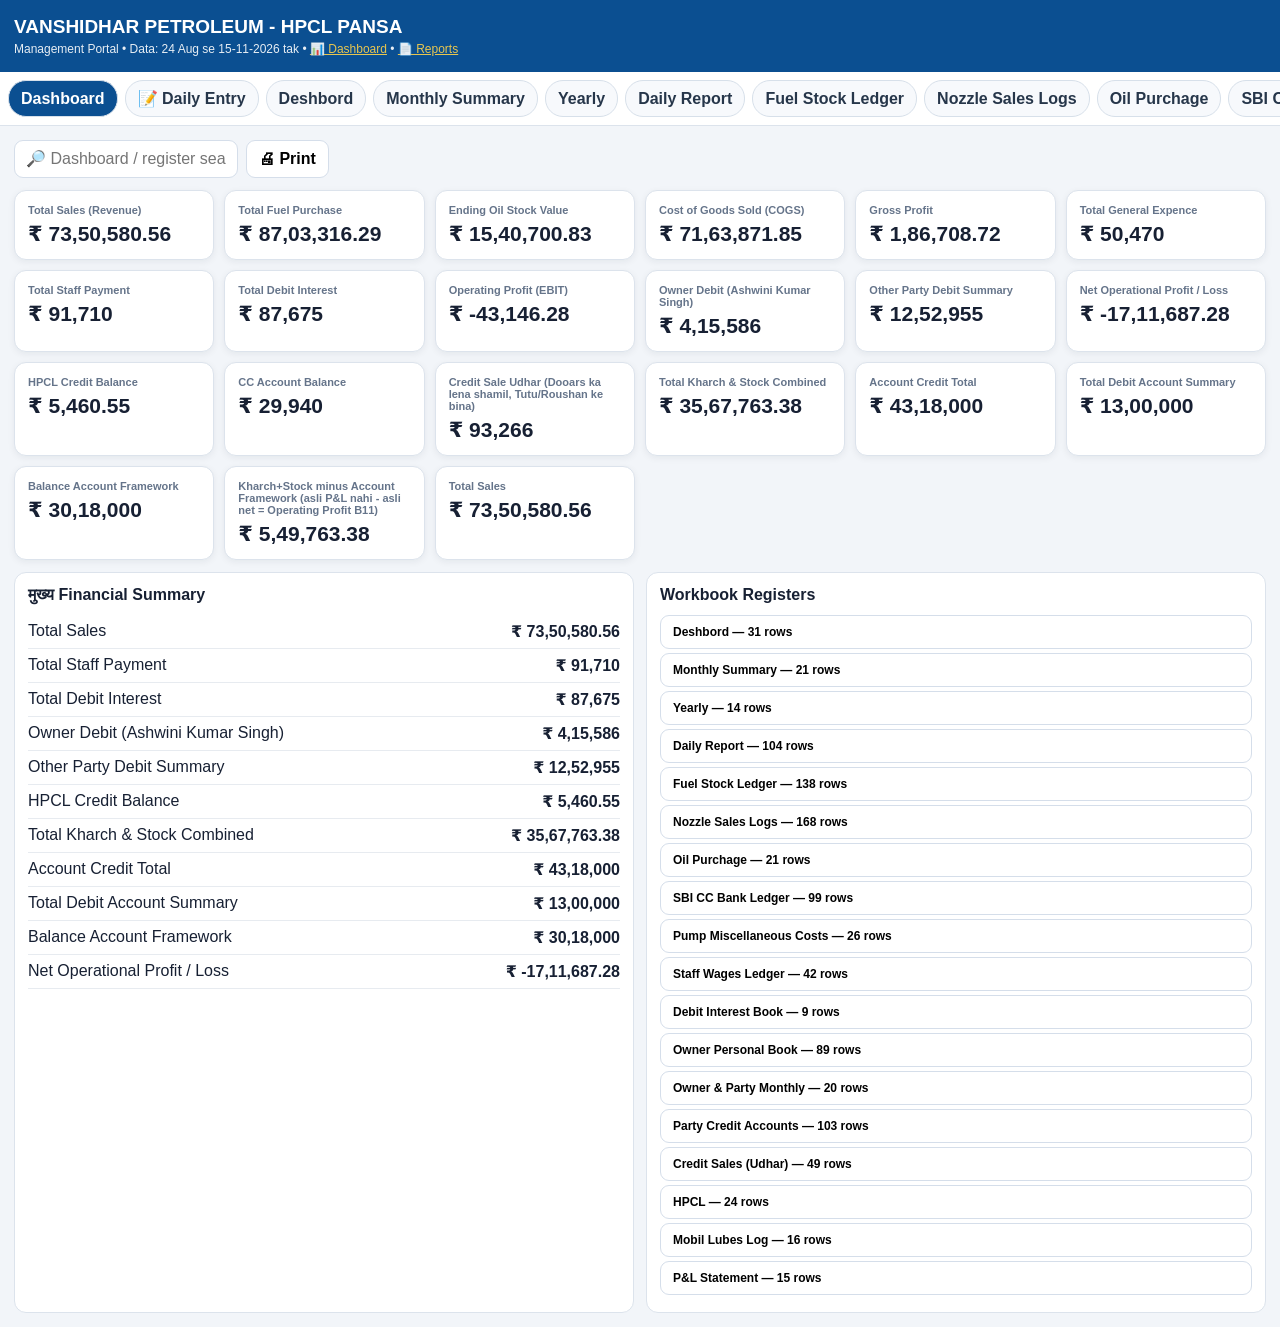
==== index.html @ 7589f32a "16 Nov: Babu Singh tractor diesel 1,500 udhar Co-Authored-By: Claude Opus 5.5 <noreply@anthropic.com" ====
<!doctype html>
<html lang="hi">
<head>
<meta charset="utf-8">
<meta name="viewport" content="width=device-width,initial-scale=1">
<title>Vanshidhar Petroleum - HPCL Pansa</title>
<link rel="icon" href="icons/favicon.png"><link rel="apple-touch-icon" href="icons/apple-touch-icon.png">
<style>
*{box-sizing:border-box}body{margin:0;background:#f2f5f9;color:#172033;font-family:Arial,system-ui,sans-serif}
header{background:#0b4f91;color:#fff;padding:16px 14px;position:sticky;top:0;z-index:20}
h1{font-size:19px;margin:0;font-weight:800}.sub{font-size:12px;margin-top:4px;opacity:.9}
nav{background:#fff;border-bottom:1px solid #dce3ec;padding:8px;display:flex;gap:7px;overflow:auto;position:sticky;top:66px;z-index:19}
nav button{border:1px solid #d7e0ea;background:#f7f9fc;border-radius:18px;padding:8px 12px;white-space:nowrap;font-weight:700;color:#26364a}
nav button.active{background:#0b4f91;color:#fff}
main{max-width:1500px;margin:auto;padding:14px}.toolbar{display:flex;gap:8px;flex-wrap:wrap;margin-bottom:12px}
input,select,button{font:inherit}input{border:1px solid #d5deea;border-radius:9px;padding:9px 11px;background:#fff}
.btn{border:1px solid #d5deea;background:#fff;border-radius:9px;padding:9px 12px;font-weight:700}
.cards{display:grid;grid-template-columns:repeat(auto-fit,minmax(190px,1fr));gap:10px}
.card{background:#fff;border:1px solid #dce3ec;border-radius:12px;padding:13px;box-shadow:0 2px 7px #17203310}
.label{font-size:11px;color:#65748a;font-weight:700}.num{font-size:21px;font-weight:850;margin-top:6px}
.grid{display:grid;grid-template-columns:1fr 1fr;gap:12px;margin-top:12px}.panel{background:#fff;border:1px solid #dce3ec;border-radius:12px;padding:13px}
h2{font-size:16px;margin:0 0 11px}.tablebox{overflow:auto;max-height:68vh;border:1px solid #e0e6ee;border-radius:8px}
table{border-collapse:collapse;width:100%;min-width:700px;font-size:12px}th,td{border-bottom:1px solid #e7ebf0;padding:8px;text-align:left;white-space:nowrap}th{background:#f6f8fb;position:sticky;top:0;z-index:2}
.note{font-size:12px;color:#697789}.hidden{display:none}
.formgrid{display:grid;grid-template-columns:repeat(2,minmax(0,1fr));gap:10px}
.formgrid label{font-size:12px;font-weight:700;color:#526174}
.formgrid input,.formgrid select,.formgrid textarea{width:100%;margin-top:5px;border:1px solid #d5deea;border-radius:9px;padding:10px;background:#fff}
.formgrid textarea{min-height:90px;resize:vertical}
.formfull{grid-column:1/-1}
.primary{background:#0b4f91;color:#fff;border-color:#0b4f91}
.entrytable{margin-top:14px}
@media(max-width:800px){.grid{grid-template-columns:1fr}.num{font-size:19px}nav{top:64px}.formgrid{grid-template-columns:1fr}}
@media(max-width:800px){.grid{grid-template-columns:1fr}.num{font-size:19px}nav{top:64px}}
@media print{nav,.toolbar{display:none}header{position:static}.tablebox{max-height:none;overflow:visible}}
</style>
</head>
<body>
<header><h1>VANSHIDHAR PETROLEUM - HPCL PANSA</h1><div class="sub">Management Portal • Data: 24 Aug se 15-11-2026 tak • <a href="dashboard.html" style="color:#ffd34a">📊 Dashboard</a> • <a href="https://github.com/vanshidharpetroleum-hue/VANSHIDHAR-PETROLEUM-HPCL-PORTAL-01/tree/main/Reports" style="color:#ffd34a">📄 Reports</a></div></header>
<nav id="tabs"></nav>
<main>
<section id="dash">
<div class="toolbar"><input id="q" placeholder="🔎 Dashboard / register search" oninput="renderSheet()"><button class="btn" onclick="window.print()">🖨 Print</button></div>
<div class="cards" id="cards"></div>
<div class="grid">
<div class="panel"><h2>मुख्य Financial Summary</h2><div id="summary"></div></div>
<div class="panel"><h2>Workbook Registers</h2><div id="quick" class="note"></div></div>
</div>
</section>

<section id="daily" class="hidden">
  <div class="grid">
    <div class="panel">
      <h2>📝 Daily Entry</h2>
      <div class="note">दिन का हिसाब एक बार यहाँ दर्ज करें। Entry इस मोबाइल/ब्राउज़र में सुरक्षित रहेगी।</div>
      <form id="dailyForm" onsubmit="saveDailyEntry(event)" style="margin-top:12px">
        <div class="formgrid">
          <label>Date
            <input id="deDate" type="date" required>
          </label>
          <label>Category / Purpose
            <select id="dePurpose" required>
              <option value="">Select</option>
              <option>Sales</option>
              <option>Purchase</option>
              <option>Expense</option>
              <option>Staff Payment</option>
              <option>Debit Interest</option>
              <option>Owner Credit</option>
              <option>Owner Debit</option>
              <option>Party Credit</option>
              <option>Party Debit</option>
              <option>Bank / Account</option>
              <option>Other</option>
            </select>
          </label>
          <label>Description
            <input id="deDesc" placeholder="जैसे HPCL Purchase / Staff Salary" required>
          </label>
          <label>Amount (₹)
            <input id="deAmount" type="number" step="0.01" min="0" placeholder="0.00" required>
          </label>
          <label class="formfull">Remarks
            <textarea id="deRemarks" placeholder="कोई अतिरिक्त विवरण"></textarea>
          </label>
          <div class="formfull">
            <button class="btn primary" type="submit">💾 Save Entry</button>
            <button class="btn" type="button" onclick="clearDailyForm()">Clear</button>
          </div>
        </div>
      </form>
    </div>
    <div class="panel">
      <h2>आज की Daily Entries</h2>
      <div id="dailySummary" class="note"></div>
      <div class="tablebox entrytable">
        <table id="dailyTbl">
          <thead><tr><th>Date</th><th>Purpose</th><th>Description</th><th>Amount</th><th>Remarks</th><th>Action</th></tr></thead>
          <tbody></tbody>
        </table>
      </div>
    </div>
  </div>
</section>

<section id="sheet" class="hidden">
<div class="toolbar"><input id="sq" placeholder="🔎 इस register में खोजें" oninput="renderSheet()"><button class="btn" onclick="showDash()">← Dashboard</button></div>
<div class="panel"><h2 id="title"></h2><div class="note" id="count"></div><div class="tablebox"><table id="tbl"></table></div></div>
</section>
</main>
<script>
const DATA={"metrics": {"Total Sales (Revenue)": 7350580.56, "Total Fuel Purchase": 8703316.29, "Ending Oil Stock Value": 1540700.83, "Cost of Goods Sold (COGS)": 7163871.85, "Gross Profit": 186708.72, "Total General Expence": 50470, "Total Staff Payment": 91710, "Total Debit Interest": 87675, "Operating Profit (EBIT)": -43146.28, "Owner Debit (Ashwini Kumar Singh)": 415586, "Other Party Debit Summary": 1252955, "Net Operational Profit / Loss": -1711687.28, "HPCL Credit Balance": 5460.55, "CC Account Balance": 29940, "Credit Sale Udhar (Dooars ka lena shamil, Tutu/Roushan ke bina)": 93266, "Total Kharch & Stock Combined": 3567763.38, "Account Credit Total": 4318000, "Total Debit Account Summary": 1300000, "Balance Account Framework": 3018000, "Kharch+Stock minus Account Framework (asli P&L nahi - asli net = Operating Profit B11)": 549763.38, "Total Sales": 7350580.56}, "sheets": {"Deshbord": [["VANSHIDHAR PETROLEUM | 24 Aug - 3 Nov 2026", "", "", "", ""], ["Description", "Amount Value (INR)", "", "", ""], ["Total Sales (Revenue)", 7350580.56, "", "", ""], ["Total Fuel Purchase", 8703316.29, "", "", ""], ["Ending Oil Stock Value", 1540700.83, "", "", ""], ["Cost of Goods Sold (COGS)", 7163871.85, "", "", ""], ["Gross Profit", 186708.72, "", "", ""], ["Total General Expence", 50470, "", "", ""], ["Total Staff Payment", 91710, "", "", ""], ["Total Debit Interest", 87675, "", "", ""], ["Operating Profit (EBIT)", -43146.28, "", "", ""], ["Owner Debit (Ashwini Kumar Singh)", 415586, "", "", ""], ["Other Party Debit Summary", 1252955, "", "", ""], ["Net Operational Profit / Loss", -1711687.28, "", "", ""], ["HPCL Credit Balance", 5460.55, "", "", ""], ["CC Account Balance", 29940, "", "", ""], ["Credit Sale Udhar (Dooars ka lena shamil, Tutu/Roushan ke bina)", 93266, "", "", ""], ["Total Kharch & Stock Combined", 3567763.38, "", "", ""], ["Account Credit Total", 4318000, "", "", ""], ["Total Debit Account Summary", 1300000, "", "", ""], ["Balance Account Framework", 3018000, "", "", ""], ["Kharch+Stock minus Account Framework (asli P&L nahi - asli net = Operating Profit B11)", 549763.38, "", "", ""], ["Chart data (formula se, Deshbord ka table)", "", "", "", ""], ["Metric", "Revenue", "Cost", "Profit", "Expense"], ["Total Sales", 7350580.56, "", "", ""], ["Cost of Goods Sold", "", 7163871.85, "", ""], ["Gross Profit", "", "", 186708.72, ""], ["Total Staff Payment", "", "", "", 91710], ["Total Debit Interest", "", "", "", 87675], ["Total General", "", "", "", 50470], ["Operating Profit", "", "", -43146.28, ""]], "Monthly Summary": [["Monthly Summery", "", "", "", "", "", "", "", "", "", "", "", "", "", ""], ["Description", "FY-2026 2027", "2026-08-01", "2026-09-01", "2026-10-01", "2026-11-01", "2026-12-01", "2027-01-01", "2027-02-01", "2027-03-01", "2027-04-01", "2027-05-01", "2027-06-01", "2027-07-01", "Total"], ["Total Sales (Revenue)", 7350580.56, 438754.02, 1514582.6, 3860123.3, 1537120.64, "", "", "", "", "", "", "", "", 7350580.56], ["Total Fuel Purchase", 8703316.29, 1414400.43, 2447705.54, 2420605.16, 2420605.16, "", "", "", "", "", "", "", "", 8703316.29], ["Ending Oil Stock Value", 1540700.83, 1258731.17, 2271429.65, 829580.28, 1781899.63, "", "", "", "", "", "", "", "", 1540700.83], ["Cost of Goods Sold (COGS)", 7163871.85, 398124.45, 1435007.06, 3862454.53, 1468285.8, "", "", "", "", "", "", "", "", 7163871.85], ["Gross Profit", 186708.72, 40629.57, 79575.53, -2331.23, 68834.84, "", "", "", "", "", "", "", "", 186708.72], ["Total General Expence", 50470, 6600, 10010, 21790, 12070, "", "", "", "", "", "", "", "", 50470], ["Total Staff Payment", 91710, 8230, 21560, 37760, 24160, "", "", "", "", "", "", "", "", 91710], ["Total Debit Interest", 87675, 35852, 13424, 38399, 0, "", "", "", "", "", "", "", "", 87675], ["Operating Profit (EBIT)", -43146.28, -10052.43, 34581.53, -100280.23, 32604.84, "", "", "", "", "", "", "", "", -43146.28], ["Owner Debit (Ashwini Kumar Singh)", 415586, 7135, 123369, 193032, 92050, "", "", "", "", "", "", "", "", 415586], ["Other Party Debit Summary (Dooars diesel nahi)", 1252955, 279093, 406710, 552629, 14523, "", "", "", "", "", "", "", "", 1252955], ["Net Operational Profit / Loss", -1711687.28, -296280.43, -495497.47, -845941.23, -73968.16, "", "", "", "", "", "", "", "", -1711687.28], ["HPCL Credit Balance", 5460.55, 410210, 72486.23, 5460.55, 5460.55, "", "", "", "", "", "", "", "", 5460.55], ["CC Account Balance", 125347.02, 1275432.28, 34550.85, 760937.02, 29940, "", "", "", "", "", "", "", "", 29940], ["Total Kharch & Stock Combined", 3144472.07, 3281283.45, 2953539.73, 2439587.85, 1960103.18, "", "", "", "", "", "", "", "", 3474497.38], ["Account Credit Total", 4318000, 4318000, 0, 0, 0, "", "", "", "", "", "", "", "", 4318000], ["Total Debit Account Summary", 1300000, 1300000, 0, 0, 0, "", "", "", "", "", "", "", "", 1300000], ["Balance Account Framework", 3018000, 3018000, 0, 0, 0, "", "", "", "", "", "", "", "", 3018000], ["Net Operational Profit / Loss", -126472.07, 263283.45, 2953539.73, 2439587.85, 1960103.18, "", "", "", "", "", "", "", "", -456497.38]], "Yearly": [["YEARLY REPORT | FY 2026-27  Aug se ", "", "", "", "", ""], ["Mad", "FY 2026-27 Rs.", "Aug-26", "Sep-26", "Oct-26 (26 tak)", "Nov-26 (1 Nov)"], ["Total Sales (Bikri)", 7350580.56, 438754.02, 1514582.6, 3860123.3, 1537120.64], ["Total Fuel Purchase (Kharid)", 8703316.29, 1414400.43, 2447705.54, 2420605.16, 2420605.16], ["Ending Stock Value", 1540700.83, 1258731.17, 2271429.65, 829580.28, 1781899.63], ["Cost of Goods Sold", 7163871.85, 398124.45, 1435007.06, 3862454.53, 1468285.8], ["Gross Profit", 186708.72, 40629.57, 79575.53, -2331.23, 68834.84], ["General Expense (Pump)", 50470, 6600, 10010, 21790, 12070], ["Staff Payment", 91710, 8230, 21560, 37760, 24160], ["Debit Interest", 87675, 35852, 13424, 38399, 0], ["Operating Profit / (Loss)", -43146.28, -10052.43, 34581.53, -100280.23, 32604.84], ["Owner Debit", 415586, 7135, 123369, 193032, 92050], ["Other Party Debit", 1252955, 279093, 406710, 552629, 14523], ["Net after Owner & Party", -1711687.28, -296280.43, -495497.47, -845941.23, -73968.16]], "Daily Report": [["DAILY SALES REPORT | 27 Aug se ", "", "", "", "", "", "", "", ""], ["Roz ki bikri (litre aur Rs.) aur dealer commission. Pump 1-26 Aug 2026 band tha. Source: register Nozzle Sales Logs + manager DSR. 26 Oct ki bikri aane par jodi jayegi.", "", "", "", "", "", "", "", ""], ["Date", "Din", "MS Litre", "MS Rs.", "HSD Litre", "HSD Rs.", "Kul Litre", "Kul Rs.", "Dealer Commission Rs."], ["2026-08-27", "Day", 682.34, 73079, 714.43, 72993, 1396.77, 146072, 4307.52], ["2026-08-28", "Day", 674.47, 72236, 40.71, 4159, 715.18, 76395, 2660.69], ["2026-08-29", "Day", 298, 31916, 13, 1328, 311, 33244, 1163.6], ["2026-08-30", "Day", 325.92, 34906, 68.83, 7032, 394.75, 41938, 1403.69], ["2026-08-31", "Day", 432.86, 46359, 927.33, 94745, 1360.19, 141104, 3870.46], ["2026-09-01", "Day", 163.58, 17519, 10.93, 1117, 174.51, 18636, 647.84], ["2026-09-02", "Day", 220.2, 23583, 12.97, 1325, 233.17, 24908, 867.89], ["2026-09-03", "Day", 299.81, 32056, 158.76, 16214, 458.57, 48270, 1520.3], ["2026-09-04", "Day", 212, 22667, 108, 11030, 320, 33697, 1064.8], ["2026-09-06", "Day", 427.55, 45714, 167.72, 17129, 595.27, 62843, 2027.22], ["2026-09-07", "Day", 383.95, 41052, 58.45, 5970, 442.4, 47022, 1599.29], ["2026-09-08", "Day", 255.87, 27358, 82.16, 8391, 338.03, 35749, 1169.49], ["2026-09-09", "Day", 313.28, 33496, 89.87, 9178, 403.15, 42674, 1406.15], ["2026-09-10", "Day", 383.32, 40985, 197.69, 20190, 581.01, 61175, 1931.07], ["2026-09-11", "Day", 337.29, 36063, 61.1, 6240, 398.39, 42303, 1428.34], ["2026-09-12", "Day", 367.65, 39309, 28.49, 2910, 396.14, 42219, 1465.45], ["2026-09-13", "Day", 435.28, 46540, 103.81, 10602, 539.09, 57142, 1903.21], ["2026-09-14", "Day", 336.64, 35994, 108.5, 11081, 445.14, 47075, 1539.63], ["2026-09-15", "Day", 387, 41378, 267, 27269, 654, 68647, 2111.4], ["2026-09-16", "Day", 273.72, 29266, 57.46, 5868, 331.18, 35134, 1178.04], ["2026-09-17", "Day", 257.74, 27558, 92.4, 9437, 350.14, 36995, 1201.17], ["2026-09-18", "Day", 408, 43623, 206, 21039, 614, 64662, 2044.8], ["2026-09-19", "Day", 320.8, 34300, 134, 13685, 454.8, 47985, 1540.64], ["2026-09-20", "Day", 366.94, 39233, 170.89, 17453, 537.83, 56686, 1804.51], ["2026-09-21", "Day", 413.2, 44179, 400.06, 40858, 813.26, 85037, 2530.3], ["2026-09-22", "Day", 319.25, 34134, 713.49, 72869, 1032.74, 107003, 2925.53], ["2026-09-23", "Day", 253.49, 27103, 280.07, 28604, 533.56, 55707, 1635.43], ["2026-09-24", "Day", 249.01, 26624, 77.84, 7950, 326.85, 34574, 1133.05], ["2026-09-25", "Day", 221.92, 23728, 273.25, 27907, 495.17, 51635, 1499.1], ["2026-09-26", "Day", 338.9, 36235, 43.42, 4434, 382.32, 40669, 1392.03], ["2026-09-27", "Day", 376.62, 40268, 308.18, 31474, 684.8, 71742, 2170.79], ["2026-09-28", "Day", 493.41, 52755, 99.88, 10201, 593.29, 62956, 2114.67], ["2026-09-29", "Day", 288.34, 30829, 441.87, 45128, 730.21, 75957, 2156.18], ["2026-09-30", "Day", 331.12, 35403, 196.57, 20076, 527.69, 55479, 1730.02], ["2026-10-01", "Day", 430.82, 46063, 3756.79, 383681, 4187.61, 429744, 10653.41], ["2026-10-02", "Day", 427.37, 45694, 675.04, 68942, 1102.41, 114636, 3244.1], ["2026-10-03", "Day", 394.16, 42144, 982.85, 100378, 1377.01, 142522, 3856.65], ["2026-10-04", "Day", 363.74, 38891, 598.63, 61138, 962.37, 100029, 2818.92], ["2026-10-05", "Day", 491.13, 52512, 680.16, 69465, 1171.29, 121977, 3498.68], ["2026-10-06", "Day", 402.12, 42995, 625.81, 63914, 1027.93, 106909, 3030], ["2026-10-07", "Day", 361.95, 38700, 595.25, 60793, 957.2, 99493, 2804.01], ["2026-10-08", "Day", 440.29, 47076, 628.51, 64190, 1068.8, 111266, 3181.53], ["2026-10-09", "Day", 379.73, 40601, 1031.6, 105357, 1411.33, 145958, 3918.81], ["2026-10-10", "Day", 586.82, 62743, 875.33, 89397, 1462.15, 152140, 4330.71], ["2026-10-11", "Day", 436.51, 46672, 112.55, 11495, 549.06, 58167, 1928.86], ["2026-10-12", "Day", 458.71, 49045, 9.79, 1000, 468.5, 50045, 1766.59], ["2026-10-13", "Day", 457.47, 48913, 0, 0, 457.47, 48913, 1738.39], ["2026-10-14", "Day", 394.92, 42225, 19.58, 2000, 414.5, 44225, 1547.69], ["2026-10-15", "Day", 431.59, 46146, 63.84, 6520, 495.43, 52666, 1793.26], ["2026-10-16", "Day", 516.19, 55191, 1944.14, 198555, 2460.33, 253746, 6627.46], ["2026-10-17", "Day", 561.76, 60063, 664.71, 67887, 1226.47, 127950, 3729.99], ["2026-10-18", "Day", 556.9, 59544, 1032.23, 105422, 1589.13, 164966, 4593.57], ["2026-10-19", "Day", 635.79, 67979, 590.52, 60310, 1226.31, 128289, 3833.25], ["2026-10-20", "Day", 519.89, 55587, 489.96, 50040, 1009.85, 105627, 3151.49], ["2026-10-21", "Day", 629.65, 67322, 712.06, 72723, 1341.71, 140045, 4101.61], ["2026-10-22", "Day", 798.12, 85335, 1260.76, 128761, 2058.88, 214096, 6058.68], ["2026-10-23", "Day", 496.15, 53048, 651.72, 66560, 1147.87, 119608, 3449.5], ["2026-10-24", "Day", 464.28, 49640, 54.46, 5562, 518.74, 55202, 1894.97], ["2026-10-25", "Day", 421.23, 45038, 333.27, 34037, 754.5, 79075, 2400.52], ["2026-10-26", "Day", 512.79, 54828, 610.29, 62329, 1123.08, 117157, 3413.3], ["2026-10-27", "Day", 461.61, 49355, 1687.79, 172374, 2149.4, 221729, 5804.81], ["2026-10-28", "Day", 469.74, 50225, 1822.24, 186105, 2291.98, 236330, 6158.39], ["2026-10-29", "Day", 194.39, 20784, 179, 18281, 373.39, 39065, 1168.28], ["2026-10-30", "Day", 80.31, 8587, 19.78, 2020, 100.09, 10607, 352.65], ["2026-10-31", "Day", 377.18, 40328, 270.4, 27616, 647.58, 67944, 2082.24], ["2026-11-01", "Day", 447.05, 47799, 715.68, 73092, 1162.73, 120891, 3416.42], ["2026-11-02", "Day", 525.48, 56184, 323.87, 33077, 849.35, 89261, 2774.11], ["2026-11-03", "Day", 600.23, 64177, 1452.57, 148351, 2052.8, 212528, 5767.04], ["2026-11-04", "Day", 444.75, 47553, 319.36, 32616, 764.11, 80169, 2456.51], ["2026-11-05", "Day", 59.48, 6360, 182, 18588, 241.48, 24948, 662.82], ["2026-11-06", "Day", 3.92, 419, 48.46, 4949, 52.38, 5368, 131.2], ["2026-11-07", "Day", 731.29, 78190, 638.71, 65231, 1370, 143421, 4311.81], ["2026-11-08", "Day", 420.93, 45005.84, 349.05, 35648, 769.98, 80654, 2437.25], ["2026-11-09", "Day", 620.44, 66337, 664.61, 67877, 1285.05, 134214, 3952.74], ["2026-11-10", "Day", 520.32, 55633, 769.03, 78541, 1289.35, 134174, 3822.89], ["2026-11-11", "Day", 799.9, 85525, 710.42, 72555, 1510.32, 158080, 4744.63], ["2026-11-12", "Day", 732.43, 78311, 628.12, 64150, 1360.55, 142461, 4290.72], ["2026-11-13", "Day", 541.67, 57915, 466.16, 47609, 1007.83, 105524, 3177.13], ["2026-11-14", "Day", 140.22, 14992, 403.23, 41182, 543.45, 56174, 1500.59], ["2026-11-15", "Day", 107.44, 11487, 369.78, 37766, 477.22, 49253, 1295.74], ["2026-11-16", "Day", "", "", "", "", "", "", 0], ["2026-11-17", "Day", "", "", "", "", "", "", ""], ["2026-11-18", "Day", "", "", "", "", "", "", ""], ["2026-11-19", "Day", "", "", "", "", "", "", ""], ["2026-11-20", "Day", "", "", "", "", "", "", ""], ["2026-11-21", "Day", "", "", "", "", "", "", ""], ["2026-11-22", "Day", "", "", "", "", "", "", ""], ["2026-11-23", "Day", "", "", "", "", "", "", ""], ["2026-11-24", "Day", "", "", "", "", "", "", ""], ["2026-11-25", "Day", "", "", "", "", "", "", ""], ["2026-11-26", "Day", "", "", "", "", "", "", ""], ["2026-11-27", "Day", "", "", "", "", "", "", ""], ["2026-11-28", "Day", "", "", "", "", "", "", ""], ["2026-11-29", "Day", "", "", "", "", "", "", ""], ["2026-11-30", "Day", "", "", "", "", "", "", ""], ["2026-12-01", "Day", "", "", "", "", "", "", ""], ["2026-12-02", "Day", "", "", "", "", "", "", ""], ["2026-12-03", "Day", "", "", "", "", "", "", ""], ["2026-12-04", "Day", "", "", "", "", "", "", ""], ["TOTAL", "", 32698.33, 3496609.84, 37735.24, 3853970, 70433.57, 7350580, 214818.23], ["Din ka average", "", "", "", "", "", 877.19, 91540.71, 2673.78]], "Fuel Stock Ledger": [["VANSHIDHAR PETROLEUM - HPCL PANSA (FUEL STOCK LEDGER)", "", "", "", "", "", "", "", "", "", "", ""], ["Date", "MS Opening", "MS Purchase", "MS Sale", "MS Closing", "Stock Value", "HSD Opening", "HSD Purchase", "HSD Sale", "HSD Closing", "Stock Value", "Status"], ["2026-08-26", 1141, 5000, 0, 6141, 657701.1, 1177, 9000, 0, 10177, 1039784.09, "Open"], ["2026-08-27", 6141, 0, 682.34, 5458.66, 584622.49, 10177, 0, 714.43, 9462.57, 966790.78, "Open"], ["2026-08-28", 5458.66, 0, 674.47, 4784.19, 512386.75, 9462.57, 0, 40.71, 9421.86, 962631.44, "Open"], ["2026-08-29", 4784.19, 0, 298, 4486.19, 480470.95, 9421.86, 0, 13, 9408.86, 961303.23, "Open"], ["2026-08-30", 4486.19, 0, 325.92, 4160.27, 445564.92, 9408.86, 0, 68.83, 9340.03, 954270.87, "Open"], ["2026-08-31", 4160.27, 0, 432.86, 3727.41, 399205.61, 9340.03, 0, 927.33, 8412.7, 859525.56, "Open"], ["", 4160.27, 5000, 2413.59, 3727.41, 399205.61, 9340.03, 9000, 1764.3, 8412.7, 859525.56, ""], ["2026-09-01", 3727.41, 0, 163.58, 3563.83, 381686.19, 8412.7, 0, 10.93, 8401.77, 858408.84, "Open"], ["2026-09-02", 3563.83, 0, 220.2, 3343.63, 358102.77, 8401.77, 0, 12.97, 8388.8, 857083.7, "Open"], ["2026-09-03", 3343.63, 0, 299.81, 3043.82, 325445.23, 8388.8, 0, 158.76, 8230.04, 840533.99, "Open"], ["2026-09-04", 3043.82, 0, 212, 2831.82, 302778.19, 8230.04, 0, 108, 8122.04, 829503.95, "Open"], ["2026-09-05", 2831.82, 0, 0, 2831.82, 302778.19, 8122.04, 0, 0, 8122.04, 829503.95, "Close"], ["2026-09-06", 2831.82, 0, 427.55, 2404.27, 257064.55, 8122.04, 0, 167.72, 7954.32, 812374.7, "Open"], ["2026-09-07", 2404.27, 0, 383.95, 2020.32, 216012.61, 7954.32, 0, 58.45, 7895.87, 806405.2, "Open"], ["2026-09-08", 2020.32, 0, 255.87, 1764.45, 188654.99, 7895.87, 0, 82.16, 7813.71, 798014.2, "Open"], ["2026-09-09", 1764.45, 8000, 313.28, 9451.17, 1010519.1, 7813.71, 4000, 89.87, 11723.84, 1197355.78, "Open"], ["2026-09-10", 9451.17, 0, 383.32, 9067.85, 969534.52, 11723.84, 0, 197.69, 11526.15, 1177165.7, "Open"], ["2026-09-11", 9067.85, 0, 337.29, 8730.56, 933471.48, 11526.15, 0, 61.1, 11465.05, 1170925.56, "Open"], ["2026-09-12", 8730.56, 0, 367.65, 8362.91, 894162.34, 11465.05, 0, 28.49, 11436.56, 1168015.87, "Open"], ["2026-09-13", 8362.91, 0, 435.28, 7927.63, 847622.2, 11436.56, 0, 103.81, 11332.75, 1157413.76, "Open"], ["2026-09-14", 7927.63, 0, 336.64, 7590.99, 811628.65, 11332.75, 0, 108.5, 11224.25, 1146781.62, "Open"], ["2026-09-15", 7590.99, 0, 387, 7203.99, 770250.61, 11224.25, 0, 267, 10957.25, 1119502.23, "Open"], ["2026-09-16", 7203.99, 0, 273.72, 6930.27, 740984.47, 10957.25, 0, 57.46, 10899.79, 1113631.54, "Open"], ["2026-09-17", 6930.27, 0, 257.74, 6672.53, 713426.91, 10899.79, 0, 92.4, 10807.39, 1104191.04, "Open"], ["2026-09-18", 6672.53, 0, 408, 6264.53, 669803.55, 10807.39, 0, 206, 10601.39, 1083144.02, "Open"], ["2026-09-19", 6264.53, 0, 320.8, 5943.73, 635503.61, 10601.39, 0, 134, 10467.39, 1069453.24, "Open"], ["2026-09-20", 5943.73, 0, 366.94, 5576.79, 596270.39, 10467.39, 0, 170.89, 10296.5, 1051993.41, "Open"], ["2026-09-21", 5576.79, 0, 413.2, 5163.59, 552091.04, 10296.5, 0, 400.06, 9896.44, 1011119.27, "Open"], ["2026-09-22", 5163.59, 0, 319.25, 4844.34, 517956.83, 9896.44, 0, 713.49, 9182.95, 938222.0, "Open"], ["2026-09-23", 4844.34, 0, 253.49, 4590.85, 490853.68, 9182.95, 0, 280.07, 8902.88, 909607.25, "Open"], ["2026-09-24", 4590.85, 0, 249.01, 4341.84, 464229.53, 8902.88, 0, 77.84, 8825.04, 901654.34, "Open"], ["2026-09-25", 4341.84, 0, 221.92, 4119.92, 440501.85, 8825.04, 0, 273.25, 8551.79, 873736.38, "Open"], ["2026-09-26", 4119.92, 0, 338.9, 3781.02, 404266.66, 8551.79, 0, 43.42, 8508.37, 869300.16, "Open"], ["2026-09-27", 3781.02, 0, 376.62, 3404.4, 363998.45, 8508.37, 0, 308.18, 8200.19, 837813.41, "Open"], ["2026-09-28", 3404.4, 0, 493.41, 2910.99, 311243.05, 8200.19, 0, 99.88, 8100.31, 827608.67, "Open"], ["2026-09-29", 2910.99, 0, 288.34, 2622.65, 280413.74, 8100.31, 0, 441.87, 7658.44, 782462.81, "Open"], ["2026-09-30", 2622.65, 8000, 331.12, 10291.53, 1100370.39, 7658.44, 4000, 196.57, 11461.87, 1171059.26, "Open"], ["", 2622.65, 16000, 9435.88, 10291.53, 1100370.39, 7658.44, 8000, 4950.83, 11461.87, 1171059.26, ""], ["2026-10-01", 10291.53, 0, 430.82, 9860.71, 1054307.11, 11461.87, 0, 3756.79, 7705.08, 787228.02, "Open"], ["2026-10-02", 9860.71, 0, 427.37, 9433.34, 1008612.71, 7705.08, 0, 675.04, 7030.04, 718259.19, "Open"], ["2026-10-03", 9433.34, 0, 394.16, 9039.18, 966469.13, 7030.04, 0, 982.85, 6047.19, 617841.4, "Open"], ["2026-10-04", 9039.18, 0, 363.74, 8675.44, 927578.04, 6047.19, 0, 598.63, 5448.56, 556679.38, "Open"], ["2026-10-05", 8675.44, 0, 491.13, 8184.31, 875066.43, 5448.56, 0, 680.16, 4768.4, 487187.43, "Open"], ["2026-10-06", 8184.31, 0, 402.12, 7782.19, 832071.75, 4768.4, 0, 625.81, 4142.59, 423248.42, "Open"], ["2026-10-07", 7782.19, 0, 361.95, 7420.24, 793372.06, 4142.59, 0, 595.25, 3547.34, 362431.73, "Open"], ["2026-10-08", 7420.24, 0, 440.29, 6979.95, 746296.25, 3547.34, 0, 628.51, 2918.83, 298216.86, "Open"], ["2026-10-09", 6979.95, 0, 379.73, 6600.22, 705695.52, 2918.83, 0, 1031.6, 1887.23, 192818.29, "Open"], ["2026-10-10", 6600.22, 0, 586.82, 6013.4, 642952.73, 1887.23, 0, 875.33, 1011.9, 103385.82, "Open"], ["2026-10-11", 6013.4, 0, 436.51, 5576.89, 596281.08, 1011.9, 0, 112.55, 899.35, 91886.59, "Open"], ["2026-10-12", 5576.89, 0, 458.71, 5118.18, 547235.81, 899.35, 0, 9.79, 889.56, 90886.35, "Open"], ["2026-10-13", 5118.18, 0, 457.47, 4660.71, 498323.11, 889.56, 0, 0, 889.56, 90886.35, "Open"], ["2026-10-14", 4660.71, 0, 394.92, 4265.79, 456098.27, 889.56, 0, 19.58, 869.98, 88885.86, "Open"], ["2026-10-15", 4265.79, 4000, 431.59, 7834.2, 837632.66, 869.98, 8000, 63.84, 8806.14, 899723.32, "Open"], ["2026-10-16", 7834.2, 0, 516.19, 7318.01, 782441.63, 8806.14, 0, 1944.14, 6862, 701090.54, "Open"], ["2026-10-17", 7318.01, 0, 561.76, 6756.25, 722378.25, 6862, 0, 664.71, 6197.29, 633177.12, "Open"], ["2026-10-18", 6756.25, 0, 556.9, 6199.35, 662834.5, 6197.29, 0, 1032.23, 5165.06, 527714.18, "Open"], ["2026-10-19", 6199.35, 0, 635.79, 5563.56, 594855.84, 5165.06, 0, 590.52, 4574.54, 467380.75, "Open"], ["2026-10-20", 5563.56, 0, 519.89, 5043.67, 539269.2, 4574.54, 0, 489.96, 4084.58, 417321.54, "Open"], ["2026-10-21", 5043.67, 0, 629.65, 4414.02, 471947.02, 4084.58, 0, 712.06, 3372.52, 344570.37, "Open"], ["2026-10-22", 4414.02, 0, 798.12, 3615.9, 386612.03, 3372.52, 0, 1260.76, 2111.76, 215758.52, "Open"], ["2026-10-23", 3615.9, 0, 496.15, 3119.75, 333563.67, 2111.76, 0, 651.72, 1460.04, 149172.29, "Open"], ["2026-10-24", 3119.75, 0, 464.28, 2655.47, 283922.85, 1460.04, 0, 54.46, 1405.58, 143551.89, "Open"], ["2026-10-25", 2393.49, 4000, 421.23, 5972.26, 638554.04, 1335.14, 8000, 333.27, 9001.87, 919360.98, "Open"], ["2026-10-26", 5830.86, 0, 512.79, 5318.07, 568608.04, 8782.12, 0, 610.29, 8171.83, 834589.0, "Open"], ["2026-10-27", 5310.72, 0, 461.61, 4849.11, 518466.84, 8148.37, 0, 1687.79, 6460.58, 659819.04, "Open"], ["2026-10-28", 4859.96, 0, 469.74, 4390.22, 469402.32, 6553.58, 0, 1822.24, 4731.34, 483211.75, "Open"], ["2026-10-29", 4386.95, 0, 194.39, 4192.56, 448268.52, 4689.61, 0, 179, 4510.61, 460668.6, "Open"], ["2026-10-30", 4178.8, 0, 80.31, 4098.49, 438210.55, 4526.06, 0, 19.78, 4506.28, 460226.38, "Open"], ["2026-10-31", 4109.88, 0, 377.18, 3732.7, 399100.28, 4485.42, 0, 270.4, 4215.02, 430479.99, "Open"], ["", 10291.53, 8000, 14153.31, 3732.7, 399100.28, 11461.87, 16000, 22979.06, 4215.02, 430479.99, ""], ["2026-11-01", 3732.7, 0, 447.05, 3285.65, 351301.7, 4215.02, 0, 715.68, 3499.34, 357387.59, "Open"], ["2026-11-02", 3285.65, 0, 525.48, 2760.17, 295117.38, 3499.34, 0, 323.87, 3175.47, 324310.75, "Open"], ["2026-11-03", 2760.17, 0, 600.23, 2159.94, 230940.78, 3175.47, 0, 1452.57, 1722.9, 175959.78, "Open"], ["2026-11-04", 2159.94, 0, 444.75, 1715.19, 183388.11, 1722.9, 0, 319.36, 1403.54, 143343.54, "Open"], ["2026-11-05", 1715.19, 0, 59.48, 1655.71, 177028.51, 1403.54, 0, 182, 1221.54, 124755.88, "Open"], ["2026-11-06", 1655.71, 4000, 3.92, 5651.79, 604289.39, 1221.54, 8000, 48.46, 9173.08, 936846.66, "Open"], ["2026-11-07", 5651.79, 0, 731.29, 4920.5, 526099.86, 9173.08, 0, 638.71, 8534.37, 871615.21, "Open"], ["2026-11-08", 4920.5, 0, 420.93, 4499.57, 481094.02, 8534.37, 0, 349.05, 8185.32, 835966.73, "Open"], ["2026-11-09", 4499.57, 0, 620.44, 3879.13, 414756.58, 8185.32, 0, 664.61, 7520.71, 768090.11, "Open"], ["2026-11-10", 3879.13, 0, 520.32, 3358.81, 359123.97, 7520.71, 0, 769.03, 6751.68, 689549.08, "Open"], ["2026-11-11", 3358.81, 0, 799.9, 2558.91, 273598.66, 6751.68, 0, 710.42, 6041.26, 616993.88, "Open"], ["2026-11-12", 2558.91, "", 732.43, 1826.48, 195287.24, 6041.26, "", 628.12, 5413.14, 552843.99, "Open"], ["2026-11-13", 1826.48, "", 541.67, 1284.81, 137371.89, 5413.14, "", 466.16, 4946.98, 505235.07, ""], ["2026-11-14", 1284.81, 0, 140.22, 1144.59, 122379.56, 4946.98, 0, 403.23, 4543.75, 464053.19, ""], ["2026-11-15", 1144.59, 4000, 107.44, 5037.15, 538572.08, 4543.75, 8000, 369.78, 12173.97, 1243327.56, ""], ["2026-11-16", "", "", "", "", "", "", "", "", "", "", ""], ["2026-11-17", "", "", "", "", "", "", "", "", "", "", ""], ["2026-11-18", "", "", "", "", "", "", "", "", "", "", ""], ["2026-11-19", "", "", "", "", "", "", "", "", "", "", ""], ["2026-11-20", "", "", "", "", "", "", "", "", "", "", ""], ["2026-11-21", "", "", "", "", "", "", "", "", "", "", ""], ["2026-11-22", "", "", "", "", "", "", "", "", "", "", ""], ["2026-11-23", "", "", "", "", "", "", "", "", "", "", ""], ["2026-11-24", "", "", "", "", "", "", "", "", "", "", ""], ["2026-11-25", "", "", "", "", "", "", "", "", "", "", ""], ["2026-11-26", "", "", "", "", "", "", "", "", "", "", ""], ["2026-11-27", "", "", "", "", "", "", "", "", "", "", ""], ["2026-11-28", "", "", "", "", "", "", "", "", "", "", ""], ["2026-11-29", "", "", "", "", "", "", "", "", "", "", ""], ["2026-11-30", "", "", "", "", "", "", "", "", "", "", ""], ["Total Sum Variance", 3732.7, 8000, 6695.55, 5037.15, 538572.08, 4215.02, 16000, 8041.05, 12173.97, 1243327.56, ""], ["", 1141, 37000, 32698.33, 5044.61, 539369.7, 1177, 49000, 37735.24, 12175.99, 1243533.86, ""], ["", 4436.82, 3903.61, "Ltr", "", "Stock Value", "Ltr", 10998.99, 7960.32, "", "", ""], ["", "", 417373.98, "Value", "", 1540700.83, "Value", 1123326.85, "", "", "", ""], ["Dip adjustment (24-Oct-2026 actual dip vs book): isme pehle ka jama farak (26 Aug-23 Oct) MS 275.95 / HSD 67.70 aur 24 Oct ka asli farak MS -13.97 / HSD +2.74 shamil", "", 261.98, "MS Ltr", "", "", "", 70.44, "HSD Ltr", "", "", ""], ["Book closing 24-Oct minus actual dip. MS dip 2,393.49 L / HSD dip 1,335.14 L (manager). Manager sheet: 24-Oct opening dip MS 2,843.80 / HSD 1,392.34 (register book 3,119.75 / 1,460.04). 25-Oct opening taken from actual dip.", "", "", "", "", "", "", "", "", "", "", ""], ["Dip adjustment (25-Oct-2026 actual dip vs book, tanker ke baad)", "", 141.4, "MS Ltr", "", "", "", 219.75, "HSD Ltr", "", "", ""], ["Actual dip 25-Oct close (= 26-Oct opening): MS 5,830.86 L, HSD 8,782.12 L (manager).", "", "", "", "", "", "", "", "", "", "", ""], ["25-Oct HSD tanker: invoice 8,000 L, received 7,971 L (29 L shortage on challan). Book purchase taken as 7,971 L.", "", "", "", "", "", "", "", "", "", "", ""], ["Dip adjustment (26-Oct-2026 actual dip vs book)", "", 7.35, "MS Ltr", "", "", "", 23.46, "HSD Ltr", "", "", ""], ["Actual dip 26-Oct close (= 27-Oct opening): MS 5,310.72 L (70.1 cm), HSD 8,148.37 L (72.6 cm) (manager).", "", "", "", "", "", "", "", "", "", "", ""], ["Dip adjustment (27-Oct-2026 actual dip vs book)", "", -10.85, "MS Ltr", "", "", "", -93, "HSD Ltr", "", "", ""], ["Actual dip 27-Oct close (= 28-Oct opening): MS 4,859.96 L (65.7 cm), HSD 6,553.58 L (62.2 cm). Book closing minus actual dip.", "", "", "", "", "", "", "", "", "", "", ""], ["Dip adjustment (28-Oct-2026 actual dip vs book)", "", 3.27, "MS Ltr", "", "", "", 41.73, "HSD Ltr", "", "", ""], ["Actual dip 28-Oct close (= 29-Oct opening): MS 4,386.95 L (61.0 cm), HSD 4,689.61 L (49.2 cm). Book closing minus actual = adjustment (manager).", "", "", "", "", "", "", "", "", "", "", ""], ["Dip adjustment (29-Oct-2026 actual dip vs book)", "", 13.76, "MS Ltr", "", "", "", -15.45, "HSD Ltr", "", "", ""], ["Actual dip 29-Oct close (= 30-Oct opening): MS 4,178.80 L (58.9 cm), HSD 4,526.06 L (48.0 cm) (manager). Book closing minus actual = adjustment.", "", "", "", "", "", "", "", "", "", "", ""], ["Dip adjustment (30-Oct-2026 actual dip vs book)", "", -11.39, "MS Ltr", "", "", "", 20.86, "HSD Ltr", "", "", ""], ["Actual dip 30-Oct close (= 31-Oct opening): MS 4,109.88 L (58.2 cm), HSD 4,485.42 L (47.7 cm) (manager). Book closing minus actual = adjustment.", "", "", "", "", "", "", "", "", "", "", ""], ["Dip adjustment (31-Oct-2026 actual dip vs book)", "", -7.46, "MS Ltr", "", "", "", -2.02, "HSD Ltr", "", "", ""], ["Actual dip 31-Oct close (= 1-Nov opening): MS 54.4 cm = 3,740.16 L, HSD 45.7 cm = 4,217.04 L (manager). Density MS 748.9, HSD 823.8. Book closing minus actual = adjustment.", "", "", "", "", "", "", "", "", "", "", ""], ["Nov-2026 (1 Nov) - 1 Nov ka asli dip aa gaya (neeche adjustment row). 4 Nov ka dip abhi nahi aaya (book closing).", "", "", "", "", "", "", "", "", "", "", ""], ["2026-11-01", 5044.61, 0, 447.05, 4597.56, 491571.12, 12175.99, 0, 715.68, 11460.31, 1170441.46, "Open"], ["2026-11-02", 3303.4, 0, 525.48, 2777.92, 297015.21, 3528.69, 0, 323.87, 3204.82, 327308.27, "Open"], ["2026-11-03", 2780.83, 0, 600.23, 2180.6, 233149.75, 3191.67, 0, 1452.57, 1739.1, 177614.28, "Open"], ["2026-11-04", 2197.21, 0, 444.75, 1752.46, 187373.02, 1771.12, 0, 319.36, 1451.76, 148268.25, "Open"], ["", "", 611.46, "Ltr", "", "Stock Value", "Ltr", 274.76, "", "", "", ""], ["", "", 65377.3, "Value", "", 93438.54, "Value", 28061.24, "", "", "", ""], ["Actual dip 1-Nov close (= 2-Nov opening): MS 49.8 cm = 3,303.40 L, HSD 40.4 cm = 3,528.69 L (manager). Density MS 749.1 (742.2 @23), HSD 824.6 (819.2 @23). Book closing minus actual = adjustment.", "", "", "", "", "", "", "", "", "", "", ""], ["Dip adjustment (1-Nov-2026 actual dip vs book)", "", 1294.16, "MS Ltr", "", "", "", 7931.62, "HSD Ltr", "", "", ""], ["Actual dip 2-Nov close (= 3-Nov opening): MS 44.1 cm = 2,780.83 L, HSD 37.7 cm = 3,191.67 L (manager). Density 3-Nov MS 749.1 (742.2 @23), HSD 824.9 (820.2 @22). Book closing minus actual = adjustment.", "", "", "", "", "", "", "", "", "", "", ""], ["Dip adjustment (2-Nov-2026 actual dip vs book)", "", -2.91, "MS Ltr", "", "", "", 13.15, "HSD Ltr", "", "", ""], ["Actual dip 3-Nov close (= 4-Nov opening): MS 37.4 cm = 2,197.21 L, HSD 25.2 cm = 1,771.12 L (manager, 4 Nov subah parchi). Density 4-Nov MS 749.2 (743.2 @22), HSD 824.9 (820.2 @22). Book closing minus actual = adjustment.", "", "", "", "", "", "", "", "", "", "", ""], ["Dip adjustment (3-Nov-2026 actual dip vs book)", "", -16.61, "MS Ltr", "", "", "", -32.02, "HSD Ltr", "", "", ""], ["Actual dip 4-Nov close (= 5-Nov opening): MS 1,762.88 L, HSD 1,450.26 L (manager, 5 Nov subah). Book closing minus actual = adjustment.", "", "", "", "", "", "", "", "", "", "", ""], ["Dip adjustment (4-Nov-2026 actual dip vs book)", "", -10.42, "MS Ltr", "", "", "", 1.5, "HSD Ltr", "", "", ""]], "Nozzle Sales Logs": [["VANSHIDHAR PETROLEUM - HPCL PANSA (NOZZLE SALES LOGS)", "", "", "", "", "", "", "", ""], ["Date", "Product", "Nozzle #", "Rate/Ltr", "Quantity (Ltr)", "Total Amount", "Payment Mode", "Customer Type", "Status"], ["2026-08-27", "MS(Petrol)", 3, 107.1, 682.34, 73078.61, "UPI/Cash", "Retail", "Open"], ["2026-08-27", "HSD(Diesel)", 3, 102.17, 714.43, 72993.31, "UPI/Cash", "Retail", "Open"], ["2026-08-28", "MS(Petrol)", 3, 107.1, 674.47, 72235.74, "UPI/Cash", "Retail", "Open"], ["2026-08-28", "HSD(Diesel)", 3, 102.17, 40.71, 4159.34, "UPI/Cash", "Retail", "Open"], ["2026-08-29", "MS(Petrol)", 3, 107.1, 298, 31915.8, "UPI/Cash", "Retail", "Open"], ["2026-08-29", "HSD(Diesel)", 3, 102.17, 13, 1328.21, "UPI/Cash", "Retail", "Open"], ["2026-08-30", "MS(Petrol)", 3, 107.1, 325.92, 34906.03, "UPI/Cash", "Retail", "Open"], ["2026-08-30", "HSD(Diesel)", 3, 102.17, 68.83, 7032.36, "UPI/Cash", "Retail", "Open"], ["2026-08-31", "MS(Petrol)", 3, 107.1, 432.86, 46359.31, "UPI/Cash", "Retail", "Open"], ["2026-08-31", "HSD(Diesel)", 3, 102.17, 927.33, 94745.31, "UPI/Cash", "Retail", "Open"], ["", "", "", "", 4177.89, 438754.02, "", "", ""], ["2026-09-01", "MS(Petrol)", 3, 107.1, 163.58, 17519.42, "UPI/Cash", "Retail", "Open"], ["2026-09-01", "HSD(Diesel)", 3, 102.17, 10.93, 1116.72, "UPI/Cash", "Retail", "Open"], ["2026-09-02", "MS(Petrol)", 3, 107.1, 220.2, 23583.42, "UPI/Cash", "Retail", "Open"], ["2026-09-02", "HSD(Diesel)", 3, 102.17, 12.97, 1325.14, "UPI/Cash", "Retail", "Open"], ["2026-09-03", "MS(Petrol)", 3, 106.92, 299.81, 32055.69, "UPI/Cash", "Retail", "Open"], ["2026-09-03", "HSD(Diesel)", 3, 102.13, 158.76, 16214.16, "UPI/Cash", "Retail", "Open"], ["2026-09-04", "MS(Petrol)", 3, 106.92, 212, 22667.04, "UPI/Cash", "Retail", "Open"], ["2026-09-04", "HSD(Diesel)", 3, 102.13, 108, 11030.04, "UPI/Cash", "Retail", "Open"], ["2026-09-05", "MS(Petrol)", 0, 106.92, 0, 0, "None", "Closed Operations", "Close"], ["2026-09-06", "MS(Petrol)", 3, 106.92, 427.55, 45713.65, "UPI/Cash", "Retail", "Open"], ["2026-09-06", "HSD(Diesel)", 3, 102.13, 167.72, 17129.24, "UPI/Cash", "Retail", "Open"], ["2026-09-07", "MS(Petrol)", 3, 106.92, 383.95, 41051.93, "UPI/Cash", "Retail", "Open"], ["2026-09-07", "HSD(Diesel)", 3, 102.13, 58.45, 5969.5, "UPI/Cash", "Retail", "Open"], ["2026-09-08", "MS(Petrol)", 3, 106.92, 255.87, 27357.62, "UPI/Cash", "Retail", "Open"], ["2026-09-08", "HSD(Diesel)", 3, 102.13, 82.16, 8391, "UPI/Cash", "Retail", "Open"], ["2026-09-09", "MS(Petrol)", 3, 106.92, 313.28, 33495.9, "UPI/Cash", "Retail", "Open"], ["2026-09-09", "HSD(Diesel)", 3, 102.13, 89.87, 9178.42, "UPI/Cash", "Retail", "Open"], ["2026-09-10", "MS(Petrol)", 3, 106.92, 383.32, 40984.57, "UPI/Cash", "Retail", "Open"], ["2026-09-10", "HSD(Diesel)", 3, 102.13, 197.69, 20190.08, "UPI/Cash", "Retail", "Open"], ["2026-09-11", "MS(Petrol)", 3, 106.92, 337.29, 36063.05, "UPI/Cash", "Retail", "Open"], ["2026-09-11", "HSD(Diesel)", 3, 102.13, 61.1, 6240.14, "UPI/Cash", "Retail", "Open"], ["2026-09-12", "MS(Petrol)", 3, 106.92, 367.65, 39309.14, "UPI/Cash", "Retail", "Open"], ["2026-09-12", "HSD(Diesel)", 3, 102.13, 28.49, 2909.68, "UPI/Cash", "Retail", "Open"], ["2026-09-13", "MS(Petrol)", 3, 106.92, 435.28, 46540.14, "UPI/Cash", "Retail", "Open"], ["2026-09-13", "HSD(Diesel)", 3, 102.13, 103.81, 10602.12, "UPI/Cash", "Retail", "Open"], ["2026-09-14", "MS(Petrol)", 3, 106.92, 336.64, 35993.55, "UPI/Cash", "Retail", "Open"], ["2026-09-14", "HSD(Diesel)", 3, 102.13, 108.5, 11081.1, "UPI/Cash", "Retail", "Open"], ["2026-09-15", "MS(Petrol)", 3, 106.92, 387, 41378.04, "UPI/Cash", "Retail", "Open"], ["2026-09-15", "HSD(Diesel)", 3, 102.13, 267, 27268.71, "UPI/Cash", "Retail", "Open"], ["2026-09-16", "MS(Petrol)", 3, 106.92, 273.72, 29266.14, "UPI/Cash", "Retail", "Open"], ["2026-09-16", "HSD(Diesel)", 3, 102.13, 57.46, 5868.39, "UPI/Cash", "Retail", "Open"], ["2026-09-17", "MS(Petrol)", 3, 106.92, 257.74, 27557.56, "UPI/Cash", "Retail", "Open"], ["2026-09-17", "HSD(Diesel)", 3, 102.13, 92.4, 9436.81, "UPI/Cash", "Retail", "Open"], ["2026-09-18", "MS(Petrol)", 3, 106.92, 408, 43623.36, "UPI/Cash", "Retail", "Open"], ["2026-09-18", "HSD(Diesel)", 3, 102.13, 206, 21038.78, "UPI/Cash", "Retail", "Open"], ["2026-09-19", "MS(Petrol)", 3, 106.92, 320.8, 34299.94, "UPI/Cash", "Retail", "Open"], ["2026-09-19", "HSD(Diesel)", 3, 102.13, 134, 13685.42, "UPI/Cash", "Retail", "Open"], ["2026-09-20", "MS(Petrol)", 3, 106.92, 366.94, 39233.22, "UPI/Cash", "Retail", "Open"], ["2026-09-20", "HSD(Diesel)", 3, 102.13, 170.89, 17453.0, "UPI/Cash", "Retail", "Open"], ["2026-09-21", "MS(Petrol)", 3, 106.92, 413.2, 44179.34, "UPI/Cash", "Retail", "Open"], ["2026-09-21", "HSD(Diesel)", 3, 102.13, 400.06, 40858.13, "UPI/Cash", "Retail", "Open"], ["2026-09-22", "MS(Petrol)", 3, 106.92, 319.25, 34134.21, "UPI/Cash", "Retail", "Open"], ["2026-09-22", "HSD(Diesel)", 3, 102.13, 713.49, 72868.73, "UPI/Cash", "Retail", "Open"], ["2026-09-23", "MS(Petrol)", 3, 106.92, 253.49, 27103.15, "UPI/Cash", "Retail", "Open"], ["2026-09-23", "HSD(Diesel)", 3, 102.13, 280.07, 28603.55, "UPI/Cash", "Retail", "Open"], ["2026-09-24", "MS(Petrol)", 3, 106.92, 249.01, 26624.15, "UPI/Cash", "Retail", "Open"], ["2026-09-24", "HSD(Diesel)", 3, 102.13, 77.84, 7949.8, "UPI/Cash", "Retail", "Open"], ["2026-09-25", "MS(Petrol)", 3, 106.92, 221.92, 23727.69, "UPI/Cash", "Retail", "Open"], ["2026-09-25", "HSD(Diesel)", 3, 102.13, 273.25, 27907.02, "UPI/Cash", "Retail", "Open"], ["2026-09-26", "MS(Petrol)", 3, 106.92, 338.9, 36235.19, "UPI/Cash", "Retail", "Open"], ["2026-09-26", "HSD(Diesel)", 3, 102.13, 43.42, 4434.48, "UPI/Cash", "Retail", "Open"], ["2026-09-27", "MS(Petrol)", 3, 106.92, 376.62, 40268.21, "UPI/Cash", "Retail", "Open"], ["2026-09-27", "HSD(Diesel)", 3, 102.13, 308.18, 31474.42, "UPI/Cash", "Retail", "Open"], ["2026-09-28", "MS(Petrol)", 3, 106.92, 493.41, 52755.4, "UPI/Cash", "Retail", "Open"], ["2026-09-28", "HSD(Diesel)", 3, 102.13, 99.88, 10200.74, "UPI/Cash", "Retail", "Open"], ["2026-09-29", "MS(Petrol)", 3, 106.92, 288.34, 30829.31, "UPI/Cash", "Retail", "Open"], ["2026-09-29", "HSD(Diesel)", 3, 102.13, 441.87, 45128.18, "UPI/Cash", "Retail", "Open"], ["2026-09-30", "MS(Petrol)", 3, 106.92, 331.12, 35403.35, "UPI/Cash", "Retail", "Open"], ["2026-09-30", "HSD(Diesel)", 3, 102.13, 196.57, 20075.69, "UPI/Cash", "Retail", "Open"], ["", "", "", "", 14386.71, 1514582.6, "", "", ""], ["2026-10-01", "MS(Petrol)", 3, 106.92, 430.82, 46063.27, "UPI/Cash", "Retail", "Open"], ["2026-10-01", "HSD(Diesel)", 3, 102.13, 3756.79, 383680.96, "UPI/Cash", "Retail", "Open"], ["2026-10-02", "MS(Petrol)", 3, 106.92, 427.37, 45694.4, "UPI/Cash", "Retail", "Open"], ["2026-10-02", "HSD(Diesel)", 3, 102.13, 675.04, 68941.84, "UPI/Cash", "Retail", "Open"], ["2026-10-03", "MS(Petrol)", 3, 106.92, 394.16, 42143.59, "UPI/Cash", "Retail", "Open"], ["2026-10-03", "HSD(Diesel)", 3, 102.13, 982.85, 100378.47, "UPI/Cash", "Retail", "Open"], ["2026-10-04", "MS(Petrol)", 3, 106.92, 363.74, 38891.08, "UPI/Cash", "Retail", "Open"], ["2026-10-04", "HSD(Diesel)", 3, 102.13, 598.63, 61138.08, "UPI/Cash", "Retail", "Open"], ["2026-10-05", "MS(Petrol)", 3, 106.92, 491.13, 52511.62, "UPI/Cash", "Retail", "Open"], ["2026-10-05", "HSD(Diesel)", 3, 102.13, 680.16, 69464.74, "UPI/Cash", "Retail", "Open"], ["2026-10-06", "MS(Petrol)", 3, 106.92, 402.12, 42994.67, "UPI/Cash", "Retail", "Open"], ["2026-10-06", "HSD(Diesel)", 3, 102.13, 625.81, 63913.98, "UPI/Cash", "Retail", "Open"], ["2026-10-07", "MS(Petrol)", 3, 106.92, 361.95, 38699.69, "UPI/Cash", "Retail", "Open"], ["2026-10-07", "HSD(Diesel)", 3, 102.13, 595.25, 60792.88, "UPI/Cash", "Retail", "Open"], ["2026-10-08", "MS(Petrol)", 3, 106.92, 440.29, 47075.81, "UPI/Cash", "Retail", "Open"], ["2026-10-08", "HSD(Diesel)", 3, 102.13, 628.51, 64189.73, "UPI/Cash", "Retail", "Open"], ["2026-10-09", "MS(Petrol)", 3, 106.92, 379.73, 40600.73, "UPI/Cash", "Retail", "Open"], ["2026-10-09", "HSD(Diesel)", 3, 102.13, 1031.6, 105357.31, "UPI/Cash", "Retail", "Open"], ["2026-10-10", "MS(Petrol)", 3, 106.92, 586.82, 62742.79, "UPI/Cash", "Retail", "Open"], ["2026-10-10", "HSD(Diesel)", 3, 102.13, 875.33, 89397.45, "UPI/Cash", "Retail", "Open"], ["2026-10-11", "MS(Petrol)", 3, 106.92, 436.51, 46671.65, "UPI/Cash", "Retail", "Open"], ["2026-10-11", "HSD(Diesel)", 3, 102.13, 112.55, 11494.73, "UPI/Cash", "Retail", "Open"], ["2026-10-12", "MS(Petrol)", 3, 106.92, 458.71, 49045.27, "UPI/Cash", "Retail", "Open"], ["2026-10-12", "HSD(Diesel)", 3, 102.13, 9.79, 999.85, "UPI/Cash", "Retail", "Open"], ["2026-10-13", "MS(Petrol)", 3, 106.92, 457.47, 48912.69, "UPI/Cash", "Retail", "Open"], ["2026-10-13", "HSD(Diesel)", 3, 102.13, 0, 0, "UPI/Cash", "Retail", "Open"], ["2026-10-14", "MS(Petrol)", 3, 106.92, 394.92, 42224.85, "UPI/Cash", "Retail", "Open"], ["2026-10-14", "HSD(Diesel)", 3, 102.13, 19.58, 1999.71, "UPI/Cash", "Retail", "Open"], ["2026-10-15", "MS(Petrol)", 3, 106.92, 431.59, 46145.6, "UPI/Cash", "Retail", "Open"], ["2026-10-15", "HSD(Diesel)", 3, 102.13, 63.84, 6519.98, "UPI/Cash", "Retail", "Open"], ["2026-10-16", "MS(Petrol)", 3, 106.92, 516.19, 55191.03, "UPI/Cash", "Retail", "Open"], ["2026-10-16", "HSD(Diesel)", 3, 102.13, 1944.14, 198555.02, "UPI/Cash", "Retail", "Open"], ["2026-10-17", "MS(Petrol)", 3, 106.92, 561.76, 60063.38, "UPI/Cash", "Retail", "Open"], ["2026-10-17", "HSD(Diesel)", 3, 102.13, 664.71, 67886.83, "UPI/Cash", "Retail", "Open"], ["2026-10-18", "MS(Petrol)", 3, 106.92, 556.9, 59543.75, "UPI/Cash", "Retail", "Open"], ["2026-10-18", "HSD(Diesel)", 3, 102.13, 1032.23, 105421.65, "UPI/Cash", "Retail", "Open"], ["2026-10-19", "MS(Petrol)", 3, 106.92, 635.79, 67978.67, "UPI/Cash", "Retail", "Open"], ["2026-10-19", "HSD(Diesel)", 3, 102.13, 590.52, 60309.81, "UPI/Cash", "Retail", "Open"], ["2026-10-20", "MS(Petrol)", 3, 106.92, 519.89, 55586.64, "UPI/Cash", "Retail", "Open"], ["2026-10-20", "HSD(Diesel)", 3, 102.13, 489.96, 50039.61, "UPI/Cash", "Retail", "Open"], ["2026-10-21", "MS(Petrol)", 3, 106.92, 629.65, 67322.18, "UPI/Cash", "Retail", "Open"], ["2026-10-21", "HSD(Diesel)", 3, 102.13, 712.06, 72722.69, "UPI/Cash", "Retail", "Open"], ["2026-10-22", "MS(Petrol)", 3, 106.92, 798.12, 85334.99, "UPI/Cash", "Retail", "Open"], ["2026-10-22", "HSD(Diesel)", 3, 102.13, 1260.76, 128761.42, "UPI/Cash", "Retail", "Open"], ["2026-10-23", "MS(Petrol)", 3, 106.92, 496.15, 53048.36, "UPI/Cash", "Retail", "Open"], ["2026-10-23", "HSD(Diesel)", 3, 102.13, 651.72, 66560.16, "UPI/Cash", "Retail", "Open"], ["2026-10-24", "MS(Petrol)", 3, 106.92, 464.28, 49640.82, "UPI/Cash", "Retail", "Open"], ["2026-10-24", "HSD(Diesel)", 3, 102.13, 54.46, 5562.0, "UPI/Cash", "Retail", "Open"], ["2026-10-25", "MS(Petrol)", 3, 106.92, 421.23, 45037.91, "UPI/Cash", "Retail", "Open"], ["2026-10-25", "HSD(Diesel)", 3, 102.13, 333.27, 34036.87, "UPI/Cash", "Retail", "Open"], ["2026-10-26", "MS(Petrol)", 3, 106.92, 512.79, 54827.51, "UPI/Cash", "Retail", "Open"], ["2026-10-26", "HSD(Diesel)", 3, 102.13, 610.29, 62328.92, "UPI/Cash", "Retail", "Open"], ["2026-10-27", "MS(Petrol)", 3, 106.92, 461.61, 49355.34, "UPI/Cash", "Retail", "Open"], ["2026-10-27", "HSD(Diesel)", 3, 102.13, 1687.79, 172373.99, "UPI/Cash", "Retail", "Open"], ["2026-10-28", "MS(Petrol)", 3, 106.92, 469.74, 50224.6, "UPI/Cash", "Retail", "Open"], ["2026-10-28", "HSD(Diesel)", 3, 102.13, 1822.24, 186105.37, "UPI/Cash", "Retail", "Open"], ["2026-10-29", "MS(Petrol)", 3, 106.92, 194.39, 20784.18, "UPI/Cash", "Retail", "Open"], ["2026-10-29", "HSD(Diesel)", 3, 102.13, 179, 18281.27, "UPI/Cash", "Retail", "Open"], ["2026-10-30", "MS(Petrol)", 3, 106.92, 80.31, 8586.75, "UPI/Cash", "Retail", "Open"], ["2026-10-30", "HSD(Diesel)", 3, 102.13, 19.78, 2020.13, "UPI/Cash", "Retail", "Open"], ["2026-10-31", "MS(Petrol)", 3, 106.92, 377.18, 40328.09, "UPI/Cash", "Retail", "Open"], ["2026-10-31", "HSD(Diesel)", 3, 102.13, 270.4, 27615.95, "UPI/Cash", "Retail", "Open"], ["", "", "", "", 32517.39, 3860123.3, "", "", ""], ["2026-11-01", "MS(Petrol)", 3, 106.92, 447.05, 47798.59, "UPI/Cash", "Retail", "Open"], ["2026-11-01", "HSD(Diesel)", 3, 102.13, 715.68, 73092.4, "UPI/Cash", "Retail", "Open"], ["2026-11-02", "MS(Petrol)", 3, 106.92, 525.48, 56184.32, "UPI/Cash", "Retail", "Open"], ["2026-11-02", "HSD(Diesel)", 3, 102.13, 323.87, 33076.84, "UPI/Cash", "Retail", "Open"], ["2026-11-03", "MS(Petrol)", 3, 106.92, 600.23, 64176.59, "UPI/Cash", "Retail", "Open"], ["2026-11-03", "HSD(Diesel)", 3, 102.13, 1452.57, 148350.97, "UPI/Cash", "Retail", "Open"], ["2026-11-04", "MS(Petrol)", 3, 106.92, 444.75, 47552.67, "UPI/Cash", "Retail", "Open"], ["2026-11-04", "HSD(Diesel)", 3, 102.13, 319.36, 32616.24, "UPI/Cash", "Retail", "Open"], ["2026-11-05", "MS(Petrol)", 3, 106.92, 59.48, 6359.6, "UPI/Cash", "Retail", "Open"], ["2026-11-05", "HSD(Diesel)", 3, 102.13, 182, 18587.66, "UPI/Cash", "Retail", "Open"], ["2026-11-06", "MS(Petrol)", 3, 106.92, 3.92, 419.13, "UPI/Cash", "Retail", "Open"], ["2026-11-06", "HSD(Diesel)", 3, 102.13, 48.46, 4949.22, "UPI/Cash", "Retail", "Open"], ["2026-11-07", "MS(Petrol)", 3, 106.92, 731.29, 78189.53, "UPI/Cash", "Retail", "Open"], ["2026-11-07", "HSD(Diesel)", 3, 102.13, 638.71, 65231.45, "UPI/Cash", "Retail", "Open"], ["2026-11-08", "MS(Petrol)", 3, 106.92, 420.93, 45005.84, "UPI/Cash", "Retail", "Open"], ["2026-11-08", "HSD(Diesel)", 3, 102.13, 349.05, 35648.48, "UPI/Cash", "Retail", "Open"], ["2026-11-09", "MS(Petrol)", 3, 106.92, 620.44, 66337.44, "UPI/Cash", "Retail", "Open"], ["2026-11-09", "HSD(Diesel)", 3, 102.13, 664.61, 67876.62, "UPI/Cash", "Retail", "Open"], ["2026-11-10", "MS(Petrol)", 3, 106.92, 520.32, 55632.61, "UPI/Cash", "Retail", "Open"], ["2026-11-10", "HSD(Diesel)", 3, 102.13, 769.03, 78541.03, "UPI/Cash", "Retail", "Open"], ["2026-11-11", "MS(Petrol)", 3, 106.92, 799.9, 85525.31, "UPI/Cash", "Retail", "Open"], ["2026-11-11", "HSD(Diesel)", 3, 102.13, 710.42, 72555.19, "UPI/Cash", "Retail", "Open"], ["2026-11-12", "MS(Petrol)", 3, 106.92, 732.43, 78311.42, "UPI/Cash", "Retail", "Open"], ["2026-11-12", "HSD(Diesel)", 3, 102.13, 628.12, 64149.9, "UPI/Cash", "Retail", "Open"], ["2026-11-13", "MS(Petrol)", 3, 106.92, 541.67, 57915.36, "UPI/Cash", "Retail", "Open"], ["2026-11-13", "HSD(Diesel)", 3, 102.13, 466.16, 47608.92, "UPI/Cash", "Retail", "Open"], ["2026-11-14", "MS(Petrol)", 3, 106.92, 140.22, 14992.32, "UPI/Cash", "Retail", "Open"], ["2026-11-14", "HSD(Diesel)", 3, 102.13, 403.23, 41181.88, "UPI/Cash", "Retail", "Open"], ["2026-11-15", "MS(Petrol)", 3, 106.92, 107.44, 11487.48, "UPI/Cash", "Retail", "Open"], ["2026-11-15", "HSD(Diesel)", 3, 102.13, 369.78, 37765.63, "UPI/Cash", "Retail", "Open"], ["", "", "", "", 14736.6, 1537120.64, "", "", ""], ["", "", "", "", 65818.59, 7350580.56, "", "", ""]], "Oil Purchage": [["VANSHIDHAR PETROLEUM - HPCL PANSA", "", "", "", "", "", ""], ["Date", "Product", "HPCL Invoice/Challan", "Quantity (Ltr)", "Rate", "Amount", "Status"], ["2026-08-26", "MS(Petrol)", 9024681788, 5000, 103.3, 516477, "Open"], ["2026-08-26", "HSD ( Diesel )", 9024681788, 9000, 99.77, 897923.43, "Open"], ["", "", "", 14000, "", 1414400.43, ""], ["2026-09-09", "MS(Petrol)", 9025011982, 8000, 103.12, 824935.3, "Open"], ["2026-09-09", "HSD ( Diesel )", 9025011982, 4000, 99.73, 398917.47, "Open"], ["2026-09-30", "MS(Petrol)", 9025452079, 8000, 103.12, 824935.3, "Open"], ["2026-09-30", "HSD ( Diesel )", 9025452079, 4000, 99.73, 398917.47, "Open"], ["", "", "", 24000, "", 2447705.54, ""], ["2026-10-15", "MS(Petrol)", 9025829174, 4000, 103.12, 412467.65, "Open"], ["2026-10-15", "HSD ( Diesel )", 9025829174, 8000, 99.73, 797834.93, "Open"], ["2026-10-25", "MS(Petrol)", 9026020015, 4000, 103.12, 412467.65, "Open"], ["2026-10-25", "HSD ( Diesel )", 9026020015, 8000, 99.73, 797834.93, "Open"], ["", "", "", 24000, "", 2420605.16, ""], ["2026-11-06", "MS(Petrol)", 9026334675, 4000, 103.12, 412467.65, "Open"], ["2026-11-06", "HSD ( Diesel )", 9026334675, 8000, 99.73, 797834.93, "Open"], ["2026-11-14", "MS(Petrol)", 9026512451, 4000, 103.12, 412467.65, "Open"], ["2026-11-14", "HSD ( Diesel )", 9026512451, 8000, 99.73, 797834.93, "Open"], ["", "", "", 24000, "", 2420605.16, ""], ["", "", "", 86000, "", 8703316.29, ""]], "SBI CC Bank Ledger": [["VANSHIDHAR PETROLEUM - HPCL PANSA (SBI CC BANK LEDGER)", "", "", "", "", "", ""], ["Date", "Bank/Account No", "Particular Description", "Credit (+)", "Debit (-)", "Balance Out", "Status"], ["2026-08-24", "SBI/45496939063", "CC Loan Account Credit Vanshidhar", 3000000, 0, 3000000, "Open"], ["2026-08-24", "SBI/45496939063", "CC Loan Se Kisi Trust Ke Name Pe Debit", 0, 17704.72, 2982295.28, "Open"], ["2026-08-24", "SBI/45496939063", "Edfs Account Close Debit", 0, 900000, 2082295.28, "Open"], ["2026-08-24", "SBI/45496939063", "Customer Online Payment Status,purchase & Intrest", 0, 900000, 1182295.28, "Open"], ["2026-08-25", "SBI/45496939063", "CC Loan Account Debit Against Charges", 0, 14160, 1168135.28, "Open"], ["2026-08-27", "SBI/45496939063", "Customer Online Payment", 39745, 0, 1207880.28, "Open"], ["2026-08-28", "SBI/45496939063", "Customer Online Payment", 33573, 0, 1241453.28, "Open"], ["2026-08-29", "SBI/45496939063", "Customer Online Payment", 10074, 0, 1251527.28, "Open"], ["2026-08-30", "SBI/45496939063", "Customer Online Payment", 13815, 0, 1265342.28, "Open"], ["2026-08-31", "SBI/45496939063", "Customer Online Payment & Intrest Debit", 14082, 3992, 1275432.28, "Open"], ["2026-09-01", "SBI/45496939063", "Customer Online Payment", 2974, 0, 1278406.28, "Open"], ["2026-09-02", "SBI/45496939063", "Customer Online Payment", 12059.84, 0, 1290466.12, "Open"], ["2026-09-03", "SBI/45496939063", "Customer Online Payment", 25275, 0, 1315741.12, "Open"], ["2026-09-04", "SBI/45496939063", "Customer Online Payment", 17603, 0, 1333344.12, "Open"], ["2026-09-05", "SBI/45496939063", "Customer Online Payment", 1031, 0, 1334375.12, "Open"], ["2026-09-06", "SBI/45496939063", "Customer Online Payment", 26758, 0, 1361133.12, "Open"], ["2026-09-07", "SBI/45496939063", "Customer Online Payment", 21038, 0, 1382171.12, "Open"], ["2026-09-08", "SBI/45496939063", "Customer Online Payment Status,purchase", 17356, 820000, 579527.12, "Open"], ["2026-09-08", "SBI/45496939063", "Debit Itrest", 0, 13424, 566103.12, "Open"], ["2026-09-09", "SBI/45496939063", "Customer Online Payment", 17750, 0, 583853.12, "Open"], ["2026-09-10", "SBI/45496939063", "Customer Online Payment", 21991, 0, 605844.12, "Open"], ["2026-09-11", "SBI/45496939063", "Customer Online Payment", 41398, 0, 647242.12, "Open"], ["2026-09-12", "SBI/45496939063", "Customer Online Payment", 25597, 0, 672839.12, "Open"], ["2026-09-13", "SBI/45496939063", "Customer Online Payment", 25216, 0, 698055.12, "Open"], ["2026-09-14", "SBI/45496939063", "Customer Online Payment Status", 24613, 0, 722668.12, "Open"], ["2026-09-15", "SBI/45496939063", "Customer Online Payment Status", 26830, 0, 749498.12, "Open"], ["2026-09-16", "SBI/45496939063", "Customer Online Payment Status", 17948, 0, 767446.12, "Open"], ["2026-09-17", "SBI/45496939063", "Customer Online Payment Status", 14708, 0, 782154.12, "Open"], ["2026-09-18", "SBI/45496939063", "Customer Online Payment Status", 25349, 0, 807503.12, "Open"], ["2026-09-19", "SBI/45496939063", "Customer Online Payment Status", 31170, 0, 838673.12, "Open"], ["2026-09-20", "SBI/45496939063", "Customer Online Payment Status", 36135, 0, 874808.12, "Open"], ["2026-09-21", "SBI/45496939063", "Customer Online Payment Status", 62739, 0, 937547.12, "Open"], ["2026-09-22", "SBI/45496939063", "Customer Online Payment Status", 80317, 0, 1017864.12, "Open"], ["2026-09-23", "SBI/45496939063", "Customer Online Payment Status", 23621, 0, 1041485.12, "Open"], ["2026-09-24", "SBI/45496939063", "Customer Online Payment Status", 15477, 0, 1056962.12, "Open"], ["2026-09-25", "SBI/45496939063", "Customer Online Payment Status", 22599, 0, 1079561.12, "Open"], ["2026-09-26", "SBI/45496939063", "Customer Online Payment Status", 22757, 0, 1102318.12, "Open"], ["2026-09-27", "SBI/45496939063", "Customer Online Payment Status", 43097, 0, 1145415.12, "Open"], ["2026-09-28", "SBI/45496939063", "Customer Online Payment Status", 38086, 0, 1183501.12, "Open"], ["2026-09-29", "SBI/45496939063", "Customer Online Payment Status", 75568, 0, 1259069.12, "Open"], ["2026-09-30", "SBI/45496939063", "Customer Online Payment Status,purchase", 0, 1000000, 259069.12, "Open"], ["2026-09-30", "SBI/45496939063", "Customer Online Payment Status,purchase", 0, 250000, 9069.12, "Open"], ["2026-09-30", "SBI/45496939063", "Customer Online Payment Status,purchase & Intrest", 42046.73, 16565, 34550.85, "Open"], ["2026-10-01", "SBI/45496939063", "Customer Online Payment Status", 61298, 0, 95848.85, "Open"], ["2026-10-02", "SBI/45496939063", "Customer Online Payment Status", 54399, 0, 150247.85, "Open"], ["2026-10-03", "SBI/45496939063", "Customer Online Payment Status", 54082, 0, 204329.85, "Open"], ["2026-10-04", "SBI/45496939063", "Customer Online Payment Status", 47353, 0, 251682.85, "Open"], ["2026-10-05", "SBI/45496939063", "Customer Online Payment Status", 59281, 0, 310963.85, "Open"], ["2026-10-06", "SBI/45496939063", "Customer Online Payment Status", 59344, 0, 370307.85, "Open"], ["2026-10-07", "SBI/45496939063", "Customer Online Payment Status", 135919, 0, 506226.85, "Open"], ["2026-10-08", "SBI/45496939063", "Customer Online Payment Status", 67936, 0, 574162.85, "Open"], ["2026-10-09", "SBI/45496939063", "Customer Online Payment Status", 167602.92, 0, 741765.77, "Open"], ["2026-10-10", "SBI/45496939063", "Customer Online Payment Status", 88369, 0, 830134.77, "Open"], ["2026-10-11", "SBI/45496939063", "Customer Online Payment Status", 144035, 0, 974169.77, "Open"], ["2026-10-12", "SBI/45496939063", "Customer Online Payment Status", 75027, 0, 1049196.77, "Open"], [".", "SBI/45496939063", "Customer Online Payment Status & Oil Purchase Hpcl", 44953, 1000000, 94149.77, "Open"], ["2026-10-14", "SBI/45496939063", "Customer Online Payment Status & Oil Purchase Hpcl", 66739, 153700, 7188.77, "Open"], ["2026-10-15", "SBI/45496939063", "Customer Online Payment Status", 26086, 0, 33274.77, "Open"], ["2026-10-16", "SBI/45496939063", "Customer Online Payment Status", 107682, 0, 140956.77, "Open"], ["2026-10-17", "SBI/45496939063", "Customer Online Payment Status", 79521.03, 0, 220477.8, "Open"], ["2026-10-18", "SBI/45496939063", "Customer Online Payment Status", 102739, 0, 323216.8, "Open"], ["2026-10-19", "SBI/45496939063", "Customer Online Payment Status", 66152, 0, 389368.8, "Open"], ["2026-10-20", "SBI/45496939063", "Customer Online Payment Status", 140322, 0, 529690.8, "Open"], ["2026-10-21", "SBI/45496939063", "Customer Online Payment Status", 95878, 0, 625568.8, "Open"], ["2026-10-22", "SBI/45496939063", "Customer Online Payment Status", 212516.46, 0, 838085.26, "Open"], ["2026-10-23", "SBI/45496939063", "Customer Online Payment Status", 228902, 0, 1066987.26, "Open"], ["2026-10-24", "SBI/45496939063", "Customer Online Payment Status & Oil Purchase Hpcl", 153653, 1213833, 6807.26, "Open"], ["2026-10-25", "SBI/45496939063", "Customer Online Payment Status", 26578, 0, 33385.26, "Open"], ["2026-10-26", "SBI/45496939063", "Customer Online Payment Status", 64084, 0, 97469.26, "Open"], ["2026-10-27", "SBI/45496939063", "Dooars Construction NEFT (27-Oct)", 459387, 0, 556856.26, "Open"], ["2026-10-28", "SBI/45496939063", "Customer Online Payment 88,390.76 (UPI) + 40,000 cash transfer (purana cash + Ajit/Babu/Rahul ka 15,914 mila kar) 28-Oct", 128390.76, 0, 685247.02, "Open"], ["2026-10-29", "SBI/45496939063", "Customer Online Payment / jama 29-Oct (manager ke kehne par 28,430 = 22,980 UPI + 5,450 Devraj online)", 28430, 0, 713677.02, "Open"], ["2026-10-30", "SBI/45496939063", "Customer Online Payment 10,457 (UPI 6,436 + Suchun Singh 4,021 udhar wapas) 30-Oct", 10457, 0, 724134.02, "Open"], ["2026-10-31", "SBI/45496939063", "Customer Online Payment 36,803 (UPI) 31-Oct (purana cash 30,000 yahan se hata diya, 1-Nov me 32,370 jama; manager 1-Nov)", 36803, 0, 760937.02, "Open"], ["2026-10-31", "SBI/45496939063", "Debit Interest 31-Oct = 21,834 (SBI statement me hai, ledger me chhoot gaya tha)", 0, 21834, 739103.02, "Open"], ["2026-11-01", "SBI/45496939063", "Customer Online Payment / Google Pay jama 1-Nov = 1,28,244 (manager ne bataya; 31 Oct ke 7,60,937 ke upar jodna)", 128244, 0, 867347.02, "Open"], ["2026-11-02", "SBI/45496939063", "Customer Online Payment / UPI jama 2-Nov = 74,492 (2 Nov DSR ke hisab se; 1-Nov ke 8,89,181 ke upar jodna)", 74492, 0, 941839.02, "Open"], ["2026-11-03", "SBI/45496939063", "Customer Online Payment / UPI jama 3-Nov = 94,148 (3 Nov DSR ke hisab se; 2-Nov ke 9,63,673 ke upar jodna)", 94148, 0, 1035987.02, "Open"], ["2026-11-04", "SBI/45496939063", "Cash Deposit (Self) 4-Nov = 1,10,000 (SBI statement se; 3-Nov ke 10,57,821 ke upar jodna)", 194788, 1216000, 14775.02, "Open"], ["2026-11-05", "SBI/45496939063", "Customer Online Payment Status ", 11363, 0, 26138.02, "Open"], ["2026-11-06", "SBI/45496939063", "Customer Online Payment Status ", 5199, 0, 31337.02, "Open"], ["2026-11-07", "SBI/45496939063", "Customer Online Payment Status ", 94010, 0, 125347.02, "Open"], ["2026-11-08", "SBI/45496939063", "Customer Online Payment Status ", 97302, 0, 222649.02, "Open"], ["2026-11-09", "SBI/45496939063", "Customer Online Payment Status ", 86813, 0, 309462.02, "Open"], ["2026-11-10", "SBI/45496939063", "Customer Online Payment Status ", 83358, 0, 392820.02, "Open"], ["2026-11-11", "SBI/45496939063", "Customer Online Payment / UPI jama 11-Nov = 1,26,067 (11 Nov DSR ke hisab se)", 126067, 0, 518887.02, "Open"], ["2026-11-12", "SBI/45496939063", "Customer Online Payment / UPI jama 12-Nov = 79,268 (12 Nov DSR ke hisab se)", 79268, 0, 598155.02, "Open"], ["2026-11-13", "SBI/45496939063", "13-Nov: Suraj Mehta dwara account me 95,000 jama (badle me pump se 78,000 cash diya, 17,000 Suraj ka baaki)", 95000, 0, 693155.02, "Open"], ["2026-11-13", "SBI/45496939063", "13-Nov: Vivek Verma se 3,00,000 CC account me liye", 300000, 0, 993155.02, "Open"], ["2026-11-13", "SBI/45496939063", "Customer Online Payment / UPI jama 13-Nov = 69,201 (13 Nov DSR ke hisab se)", 69201, 0, 1062356.02, "Open"], ["2026-11-14", "SBI/45496939063", "14-Nov: Vivek Verma se 30,000 aur CC account me liye", 30000, 0, 1092356.02, "Open"], ["2026-11-14", "SBI/45496939063", "14-Nov: Jaikush Singh se 80,000 CC account me liye", 80000, 0, 1172356.02, "Open"], ["2026-11-14", "SBI/45496939063", "Customer Online Payment / UPI jama 14-Nov = 30,246 (14 Nov DSR ke hisab se)", 30246, 0, 1202602.02, "Open"], ["2026-11-14", "SBI/45496939063", "14-Nov: Uma Shankar ne 750 account me dale, badle me 750 cash liya (cash change, aaj ke hisab me nahi)", 750, 0, 1203352.02, "Open"], ["2026-11-14", "SBI/45496939063", "14-Nov: Oil Purchase HPCL / debit (manager ne closing balance 5,955 bataya)", 0, 1197397.02, 5955.0, "Open"], ["2026-11-15", "SBI/45496939063", "Customer Online Payment / UPI jama 15-Nov = 23,985 (15 Nov DSR ke hisab se)", 23985, 0, 29940.0, "Open"], ["Account Balance Closing Summary", "", "Net Accumulation", 8768549.74, 8738609.74, 29940, "-"]], "Pump Miscellaneous Costs": [["VANSHIDHAR PETROLEUM - HPCL PANSA (PUMP MISCELLANEOUS COSTS)", "", "", "", "", ""], ["Date", "Expense Account Head", "Particular Activity Detail", "Amount Cost", "Transaction Mode", "Status"], ["2026-08-27", "CC Loan Open Sbi", "Balance Sheet CA Certification audit fees", 6000, "Phone Pe Payment", "Open"], ["2026-08-29", "Ankit Mali", "Phool Mala Decor Daily Routine Cost", 300, "Petrol Pump Cash", "Open"], ["2026-08-30", "Ankit Mali", "Phool Mala Decor Daily Routine Cost", 300, "Petrol Pump Cash", "Open"], ["", "", "", 6600, "", ""], ["2026-09-06", "Pump Expense", "GVR Machine New Battery replacement 12volt", 1060, "Electricity / Store Cash", "Open"], ["2026-09-06", "Pump Expense", "CVT Stabilizer Repair Maintenance Control Card", 850, "Electricity / Store Cash", "Open"], ["2026-09-17", "Vishwakrma Puja", "Puja Saman 900 Ladu&peda 2300 Pandit Ji 2100 Kela Sev 700", 6000, "Puja/Cash", "Open"], ["2026-09-18", "Vishwakrma Puja", "Pump Phool Baloon Sajawat Sujit", 1000, "Puja/Cash", "Open"], ["2026-09-18", "Pump Expense", "Staff Bike Petrol", 500, "Petrol Pump Exp", "Open"], ["2026-09-25", "Pump Expense", "Phool Mala Decor Daily Routine Cost", 600, "Petrol Pump Cash", "Open"], ["", "", "", 10010, "", ""], ["2026-10-01", "Pump Expense", "CCTV Camera Repair & New LCD Moniter Cable", 12440, "CCTV Camera", "Open"], ["2026-10-02", "Pump Expense", "CCTV Camera Electric Board & Plug", 450, "CCTV Camera", "Open"], ["2026-10-03", "Pump Expense", "CCTV Camera & fiver Setups Sim Airtel", 7400, "CCTV Camera", "Open"], ["2026-10-11", "Ankit Mali", "Phool Mala Decor Daily Routine Cost", 600, "Petrol Pump Cash", "Open"], ["2026-10-18", "Pump Expense", "Pump Cleaning Ground", 300, "Ground Clean", "Open"], ["2026-10-31", "Ankit Mali", "Phool Mala Decor - Nov-2026 ka ADVANCE le liya (Ankit Mali, 31-Oct)", 600, "Petrol Pump Cash", "Open"], ["", "", "", 21790, "", ""], ["2026-11-05", "Pump Expense", "Dipawali Pump Sajawat Light ", 4300, "Dipwali Expence", "Open"], ["2026-11-06", "Pump Expense", "Dipawali Pump Jhdu", 120, "Dipwali Expence", "Open"], ["2026-11-08", "Pump Expense", "Diwali Gift Satff & Sweets Puja Samgari Pandit Ji", 6650, "Dipwali Expence", "Open"], ["2026-11-10", "Pump Expense", "Camera Wifi Recharge", 1000, "CCTV Airtel Sim", "Open"], ["", "", "", 12070, "", ""], ["Total Pump General Expenses", "-", "Aggregated Miscellaneous Cash Costs", 50470, "-", "-"]], "Staff Wages Ledger": [["VANSHIDHAR PETROLEUM - HPCL PANSA (STAFF WAGES LEDGER)", "", "", "", "", ""], ["Date", "Staff Member Name", "Particular Specific Detail", "Payment Amount", "Disbursal Mode", "Status"], ["2026-08-27", "Dharmendra Kumar Singh", "Phone Pay Rakhi & Sweet Festival Gift", 500, "Salary Advance Mode", "Open"], ["2026-08-28", "Dharmendra Kumar Singh", "Personal Works Rakhi Gift Festive", 2370, "Salary Advance Mode", "Open"], ["2026-08-28", "Sourabh Kumar Singh", "Personal works advanced allocation", 1900, "Salary Advance Mode", "Open"], ["2026-08-29", "Sourabh Kumar Singh", "Personal works advanced allocation", 2100, "Salary Advance Mode", "Open"], ["2026-08-29", "Dharmendra Kumar Singh", "Personal works advance draw", 1050, "Salary Advance Mode", "Open"], ["2026-08-30", "Dharmendra Kumar Singh", "Personal works advance draw", 210, "Salary Advance Mode", "Open"], ["2026-08-31", "Sourabh Kumar Singh", "Personal works emergency cash", 100, "Salary Advance Mode", "Open"], ["", "", "", 8230, "", ""], ["2026-09-01", "Dharmendra Kumar Singh", "Personal works running cash allocation", 5150, "Salary Advance Mode", "Open"], ["2026-09-04", "Sourabh Kumar Singh", "Final Monthly Payment Aug-26 Clearance", 8900, "Salary Settlement Clear", "Open"], ["2026-09-08", "Dharmendra Kumar Singh", "Personal works intermediate draw", 2200, "Salary Advance Mode", "Open"], ["2026-09-10", "Dharmendra Kumar Singh", "Gudu Mistry repairs pump tip payment", 500, "Salary Advance Mode", "Open"], ["2026-09-11", "Dharmendra Kumar Singh", "Customer Phone Pe Adjustment Entry", 210, "Salary Advance Mode", "Open"], ["2026-09-13", "Dharmendra Kumar Singh", "Personal works closing advance draw", 3000, "Salary Advance Mode", "Open"], ["2026-09-22", "Dharmendra Kumar Singh", "Personal works closing advance draw", 200, "Salary Advance Mode", "Open"], ["2026-09-24", "Dharmendra Kumar Singh", "Personal works closing advance draw", 1000, "Salary Advance Mode", "Open"], ["2026-09-27", "Sourabh Kumar Singh", "Personal works closing advance draw", 200, "Salary Advance Mode", "Open"], ["2026-09-29", "Sourabh Kumar Singh", "Personal works closing advance draw", 200, "Salary Advance Mode", "Open"], ["", "", "", 21560, "", ""], ["2026-10-01", "Dharmendra Kumar Singh", "Personal works closing advance draw", 410, "Salary Advance Mode", "Open"], ["2026-10-02", "Sourabh Kumar Singh", "Personal works closing advance draw Sep-26 Pay", 7800, "Salary Advance Mode", "Open"], ["2026-10-03", "Dharmendra Kumar Singh", "Personal works closing advance draw Aug&Sep-26 Pay", 25950, "Salary Advance Mode", "Open"], ["2026-10-03", "Sourabh Kumar Singh", "Personal works closing advance draw", 200, "Salary Advance Mode", "Open"], ["2026-10-05", "Sourabh Kumar Singh", "Personal works closing advance draw", 700, "Salary Advance Mode", "Open"], ["2026-10-08", "Sourabh Kumar Singh", "Personal works closing advance draw", 500, "Salary Advance Mode", "Open"], ["2026-10-08", "Dharmendra Kumar Singh", "Personal works closing advance draw", 300, "Salary Advance Mode", "Open"], ["2026-10-23", "Dharmendra Kumar Singh", "Personal works closing advance draw", 400, "Salary Advance Mode", "Open"], ["2026-10-24", "Sourabh Kumar Singh", "Staff advance (24-Oct DSR)", 1000, "Salary Advance Mode", "Open"], ["2026-10-30", "Dharmendra Kumar Singh", "Personal works closing advance draw (30-Oct)", 500, "Salary Advance Mode", "Open"], ["", "", "", 37760, "", ""], ["2026-11-01", "Dharmendra Kumar Singh", "Staff advance (1-Nov DSR)", 1300, "Salary Advance Mode", "Open"], ["2026-11-08", "Dharmendra Kumar Singh", "Personal works closing advance draw", 1850, "Salary Advance Mode", "Open"], ["2026-11-08", "Sourabh Kumar Singh", "Personal works closing advance draw", 3500, "Salary Advance Mode", "Open"], ["2026-11-09", "Dharmendra Kumar Singh", "Personal works closing advance draw", 600, "Salary Advance Mode", "Open"], ["2026-11-09", "Sourabh Kumar Singh", "Personal works closing advance draw", 2100, "Salary Advance Mode", "Open"], ["2026-11-10", "Dharmendra Kumar Singh", "Personal works closing advance draw", 2610, "Salary Advance Mode", "Open"], ["2026-11-10", "Dharmendra Kumar Singh", "Advance (10-Nov DSR, pehle udhar me likha tha)", 12000, "Salary Advance Mode", "Open"], ["2026-11-14", "Dharmendra Kumar Singh", "Staff advance (14-Nov DSR)", 200, "Salary Advance Mode", "Open"], ["", "", "", 24160, "", ""], ["Total Staff Wages Disbursed", "-", "Summed Operational Labor Costs", 91710, "-", "-"]], "Debit Interest Book": [["VANSHIDHAR PETROLEUM - HPCL PANSA (DEBIT INTEREST BOOK)", "", "", "", "", ""], ["Date", "Account/Loan Profile", "Interest Particular Detail", "Interest Amount", "Billing Class", "Status"], ["24-Aug-2026", "SBI/45496939063", "CC Loan Account Opening Entry Trust", "17,700.00", "Debit Charge Entry", "Open"], ["2026-08-25", "SBI/45496939063", "CC Loan Account Processing Charges", 14160, "Debit Charge Entry", "Open"], ["2026-08-31", "SBI/45496939063", "CC Loan Account Accumulated Interest", 3992, "Interest Applied", "Open"], ["2026-09-30", "SBI/45496939063", "DEBIT- Insurance Premium", 13424, "Interest Applied", "Open"], ["2026-10-08", "SBI/45496939063", "Debit Itrest", 16565, "Interest Applied", "Open"], ["2026-10-31", "SBI/45496939063", "Debit Interest 31-Oct = 21,834 ", 21834, "Interest Applied", "Open"], ["Total Debit Interest Summary", "", "Consolidated Cost Value", 69975, "-", "-"]], "Owner Personal Book": [["VANSHIDHAR PETROLEUM - HPCL PANSA (OWNER PERSONAL BOOK)", "", "", "", "", "", ""], ["Date", "Owner Entity Name", "Particular Transaction Detail", "Credit Amount", "Debit Amount", "Balance Standing", "Status"], ["2026-08-28", "Ashwinini Kumar Singh", "Kumar Priyanka Singh Mobile Recharge", 0, 350, -350, "Open"], ["2026-08-28", "Ashwinini Kumar Singh", "Arun Mehta Cash Muslim Boy Copy Pen Gift", 0, 2500, -2850, "Open"], ["2026-08-29", "Ashwinini Kumar Singh", "Vivek Singh Tractore Driver", 0, 2550, -5400, "Open"], ["2026-08-29", "Ashwinini Kumar Singh", "Parsal Account Charges", 0, 250, -5650, "Open"], ["2026-08-30", "Ashwinini Kumar Singh", "Parsal Delivery Expenses", 0, 1435, -7085, "Open"], ["2026-08-31", "Ashwinini Kumar Singh", "Parsal Dto Fare Dharmveer Bus Driver", 0, 50, -7135, "Open"], ["", "", "Aug-2026 subtotal", 0, 7135, -7135, ""], ["2026-09-02", "Ashwinini Kumar Singh", "Mithi Lic Dk Pathak Policy", 0, 11031, -18166, "Open"], ["2026-09-03", "Ashwinini Kumar Singh", "Vivek Singh Tractore Payment", 0, 10000, -28166, "Open"], ["2026-09-06", "Ashwinini Kumar Singh", "Krishna Janmasthmi Chanda Festival", 0, 1022, -29188, "Open"], ["2026-09-06", "Ashwinini Kumar Singh", "Bullet Bike Petrol Pump Self", 0, 150, -29338, "Open"], ["2026-09-07", "Ashwinini Kumar Singh", "Bullet Bike Petrol Pump Self", 0, 100, -29438, "Open"], ["2026-09-08", "Ashwinini Kumar Singh", "Subham Phone Pe Rashid Block Payment", 0, 750, -30188, "Open"], ["2026-09-09", "Ashwinini Kumar Singh", "Scorpio N Diesel Bikash Driver", 0, 5228, -35416, "Open"], ["2026-09-09", "Ashwinini Kumar Singh", "Bullet Bike Petrol Entry", 0, 100, -35516, "Open"], ["2026-09-10", "Ashwinini Kumar Singh", "Aksingh Cash Personal Withdrawal", 0, 5030, -40546, "Open"], ["2026-09-10", "Ashwinini Kumar Singh", "Scorpio N Diesel Refuel Bikash", 0, 1745, -42291, "Open"], ["2026-09-11", "Ashwinini Kumar Singh", "Golu Singh Washing Center Maintenance", 0, 10000, -52291, "Open"], ["2026-09-13", "Ashwinini Kumar Singh", "Chandan Cash Suresh Prajapati Nali Pay", 0, 6000, -58291, "Open"], ["2026-09-13", "Ashwinini Kumar Singh", "Kumar Priyanka Singh Phone Pe Transfer", 0, 2000, -60291, "Open"], ["2026-09-13", "Ashwinini Kumar Singh", "Scorpio N Fastage Recharge Bikash Phone Pe", 0, 500, -60791, "Open"], ["2026-09-14", "Ashwinini Kumar Singh", "Parsuram Mehta July-26 Pay Tanker Opp Road", 0, 9000, -69791, "Open"], ["2026-09-15", "Ashwinini Kumar Singh", "Vanshidhar Petroleum Gst Paid Wakil 28750", 0, 23210, -93001, "Open"], ["2026-09-15", "Ashwinini Kumar Singh", "Bikash Phone Pe Cg&Rj", 0, 200, -93201, "Open"], ["2026-09-16", "Ashwinini Kumar Singh", "Vicky Mohmmadganj Phone Pe Dks", 0, 1300, -94501, "Open"], ["2026-09-18", "Ashwinini Kumar Singh", "Vicky Mohmmadganj Phone Pe Dks Vaishnu Devi Prasad", 0, 1000, -95501, "Open"], ["2026-09-19", "Ashwinini Kumar Singh", "Kumari Priyanka Singh Boy Medical Phone Pe", 0, 1000, -96501, "Open"], ["2026-09-19", "Ashwinini Kumar Singh", "Rahmat Phone Pe Aks Boy Medical", 0, 1600, -98101, "Open"], ["2026-09-21", "Ashwinini Kumar Singh", "Vanshidhar Petroleum Gst Paid Wakil 28750", 0, 6500, -104601, "Open"], ["2026-09-25", "Ashwinini Kumar Singh", "Kumari Priyanka Singh Phone Pe", 0, 1000, -105601, "Open"], ["2026-09-25", "Ashwinini Kumar Singh", "Kumari Priyanka Singh Mobile Recharge", 0, 903, -106504, "Open"], ["2026-09-25", "Ashwinini Kumar Singh", "Scorpio N Fastage Recharge Bikash Phone Pe", 0, 500, -107004, "Open"], ["2026-09-28", "Ashwinini Kumar Singh", "Munna Singh Bhajniya Ballance Pay Paid Aks", 0, 20000, -127004, "Open"], ["2026-09-28", "Ashwinini Kumar Singh", "Rahmat A/c Mithi Const Paper Registration", 0, 2500, -129504, "Open"], ["2026-09-29", "Ashwinini Kumar Singh", "RS HEMEO Varansi Appoiment Fee", 0, 500, -130004, "Open"], ["2026-09-29", "Ashwinini Kumar Singh", "Kumari Priyanka Singh Phone Pe", 0, 500, -130504, "Open"], ["", "", "Sep-2026 subtotal", 0, 123369, -123369, ""], ["2026-10-01", "Ashwinini Kumar Singh", "Viaksh Cash Muna SIngh Expence", 0, 300, -130804, "Open"], ["2026-10-04", "Ashwinini Kumar Singh", "Vikash&Sourabh Fish Muna Singh Exp", 0, 2250, -133054, "Open"], ["2026-10-06", "Ashwinini Kumar Singh", "Scorpio N Diesel Refuel Bikash", 0, 2000, -135054, "Open"], ["2026-10-06", "Ashwinini Kumar Singh", "Bulet Petrol", 0, 100, -135154, "Open"], ["2026-10-06", "Ashwinini Kumar Singh", "Vivek Singh T Pay", 0, 1500, -136654, "Open"], ["2026-10-07", "Ashwinini Kumar Singh", "Mummy Cash Choti Mumy", 0, 1000, -137654, "Open"], ["2026-10-07", "Ashwinini Kumar Singh", "Scorpio N Diesel Refuel Bikash", 0, 3339, -140993, "Open"], ["2026-10-08", "Ashwinini Kumar Singh", "Bikash Phone Pe Paper Works Dhanbad", 0, 5000, -145993, "Open"], ["2026-10-09", "Ashwinini Kumar Singh", "Kumari Priyanka Singh Phone Pe", 0, 4000, -149993, "Open"], ["2026-10-10", "Ashwinini Kumar Singh", "Parshuram Aug-26 Pay Tanker Opp Dooars Const", 0, 9000, -158993, "Open"], ["2026-10-10", "Ashwinini Kumar Singh", "Guru Ji Chouck Cleaning & Light Cable", 0, 1400, -160393, "Open"], ["2026-10-13", "Ashwinini Kumar Singh", "Vicky Singh Road Works (185000-60000) 125000-15000=110000 Balance", 0, 15000, -175393, "Open"], ["2026-10-15", "Ashwinini Kumar Singh", "Rakesh Singh Tender Dhanbad Phone Pe", 0, 4000, -179393, "Open"], ["2026-10-16", "Ashwinini Kumar Singh", "Gudu Prajapati Mithi Const A/c Tander Works Dhanbad Phone Pe (148000-6000)", 0, 6000, -185393, "Open"], ["2026-10-16", "Ashwinini Kumar Singh", "Rajan Singh Mithi Const A/c Tander Works Dhanbad Phone Pe (142000-12000)", 0, 12000, -197393, "Open"], ["2026-10-16", "Ashwinini Kumar Singh", "Aksingh Account Transfer Dk Phone Pe", 0, 5000, -202393, "Open"], ["2026-10-16", "Ashwinini Kumar Singh", "Kumari Priyanka Singh Phone Pe", 0, 1000, -203393, "Open"], ["2026-10-17", "Ashwinini Kumar Singh", "Bikash Cash Durga Puja Prakhand Durga Puja", 0, 15000, -218393, "Open"], ["2026-10-17", "Ashwinini Kumar Singh", "Baljit A/c Mithi Const Tander Dhanbad (130000-30000)", 0, 30000, -248393, "Open"], ["2026-10-18", "Ashwinini Kumar Singh", "Cash & Pairu Bhaiya A/c Durga Puja Mohmmadganj All Panchayat", 0, 20000, -268393, "Open"], ["2026-10-18", "Ashwinini Kumar Singh", "Aksingh Wife Cash Change Durga Puja", 0, 200, -268593, "Open"], ["2026-10-19", "Ashwinini Kumar Singh", "Virendra SIngh Cash+Petrol", 0, 500, -269093, "Open"], ["2026-10-20", "Ashwinini Kumar Singh", "Mobile Recharge", 0, 903, -269996, "Open"], ["2026-10-22", "Ashwinini Kumar Singh", "Scorpio N Diesel + Cash", 0, 3300, -273296, "Open"], ["2026-10-23", "Ashwinini Kumar Singh", "Vicky Ajay Singh Cash Road WOrks", 0, 1000, -274296, "Open"], ["2026-10-24", "Ashwinini Kumar Singh", "Sakaldeep Doctore Aks Sirup Med", 0, 150, -274446, "Open"], ["2026-10-25", "Ashwinini Kumar Singh", "Kumari Priyanka Singh Phone Pe", 0, 1500, -275946, "Open"], ["2026-10-26", "Ashwinini Kumar Singh", "Aksingh Papu Khan Phone Pe", 0, 20000, -295946, "Open"], ["2026-10-27", "Ashwinini Kumar Singh", "Scorpio Diesel (27-Oct)", 0, 4430, -300376, "Open"], ["2026-10-27", "Ashwinini Kumar Singh", "Cash liye (27-Oct)", 0, 3000, -303376, "Open"], ["2026-10-27", "Ashwinini Kumar Singh", "Golu Singh ko cash (27-Oct)", 0, 160, -303536, "Open"], ["2026-10-29", "Ashwinini Kumar Singh", "Vivek Singh Tractore Payment (Dooars Construction) - Ashwini Kumar Singh ne Petrol Pump se Cash (29-Oct), July 26 tak full paid", 0, 10000, -313536, "Open"], ["2026-10-29", "Ashwinini Kumar Singh", "Moim Kharkhol ko Petrol Pump se cash (29-Oct, Aksingh dwara)", 0, 10000, -323536, "Open"], ["", "", "Oct-2026 subtotal", 0, 193032, -193032, ""], ["2026-11-02", "Ashwinini Kumar Singh", "Scorpio N Fastag Recharge (2-Nov)", 0, 3000, -326536, "Open"], ["2026-11-04", "Ashwinini Kumar Singh", "Ashwini Singh (Mithi Construction) SBI account dues paid - Petrol Pump se Cash (4-Nov)", 0, 25000, -351536, "Open"], ["2026-11-05", "Ashwinini Kumar Singh", "Vicky Singh Mumy Cash Road Wors Amount  110000-1000-2500=106500", 0, 2500, -354036, "Open"], ["2026-11-06", "Ashwinini Kumar Singh", "Kumari Priyanka Singh Phone Pe", 0, 3000, -357036, "Open"], ["2026-11-07", "Ashwinini Kumar Singh", "Maa Laxmi Puja Chanda Dto Dubey Phone Pe", 0, 1100, -358136, "Open"], ["2026-11-08", "Ashwinini Kumar Singh", "Chotu Cash Mithi Const Acc Tender Dhanbad 1Lakhs 35000 Aks Paid 5000 Pump B.60k", 0, 5000, -363136, "Open"], ["2026-11-08", "Ashwinini Kumar Singh", "Golu Ke Dwara Home Fruits & Sweets ", 0, 1100, -364236, "Open"], ["2026-11-09", "Ashwinini Kumar Singh", "Aksingh Wife Cash & Tempu Fare", 0, 1350, -365586, "Open"], ["2026-11-10", "Ashwini kumar singh ", "Chotu Cash Mithi Const Acc Tender Dhanbad 1Lakhs 35000 Aks Paid 37000 Pump B.28k", "", 32000, -397586, "Open"], ["2026-11-10", "Ashwini kumar singh ", "Sneha Phone Pe Ashwini Singh Ne Bola", "", 5000, -402586, "Open"], ["2026-11-11", "Ashwini kumar singh ", "Kumari Priyanka Singh Phone Pe (11-Nov DSR)", "", 2000, -404586, "Open"], ["2026-11-14", "Ashwini kumar singh ", "Mummy ko cash change (14-Nov)", "", 1000, -405586, "Open"], ["2026-11-14", "Ashwini kumar singh ", "Parsuram Mehta (tanker driver) ko 10,000 diye (14-Nov)", "", 10000, -415586, "Open"], ["", "", "", 0, "", "", ""], ["", "", "Nov-2026 subtotal", 0, 92050, "", ""], ["Total Owner Draw Balance", "-", "Net Closing Ledger", 0, 415586, -415586, "-"]], "Owner & Party Monthly": [["OWNER AUR OTHER PARTY | credit / debit mahine-wise (Aug- 2026 to ", "", "", "", "", "", ""], ["Owner Personal Book aur Party Credit Accounts se. Party credit me 1 Aug ke opening balance nahi jode gaye.", "", "", "", "", "", ""], ["Mahina", "Owner Credit Rs.", "Owner Debit Rs.", "Party Credit Rs.", "Party Debit Rs.", "Owner Net Rs.", "Owner Balance (cumulative) Rs."], ["2026-08-01", 0, 7135, 0, 279093, -7135, -7135], ["2026-09-01", 0, 123369, 32500, 406710, -123369, -130504], ["2026-10-01", 0, 193032, 15000, 654759, -193032, -323536], ["2026-11-01", 0, 92050, 624393, 130023, -92050, -415586], ["2026-12-01", 0, 0, 0, 0, 0, ""], ["2027-01-01", 0, 0, 0, 0, 0, ""], ["2027-02-01", 0, 0, 0, 0, 0, ""], ["2027-03-01", 0, 0, 0, 0, 0, ""], ["2027-04-01", 0, 0, 0, 0, 0, ""], ["2027-05-01", 0, 0, 0, 0, 0, ""], ["2027-06-01", 0, 0, 0, 0, 0, ""], ["2027-07-01", 0, 0, 0, 0, 0, ""], ["2027-08-01", 0, 0, 0, 0, 0, ""], ["2027-09-01", 0, 0, 0, 0, 0, ""], ["2027-10-01", 0, 0, 0, 0, 0, ""], ["2027-11-01", 0, 0, 0, 0, 0, ""], ["TOTAL", 0, 415586, 671893, 1470585, -415586, -415586]], "Party Credit Accounts": [["VANSHIDHAR PETROLEUM - HPCL PANSA (PARTY CREDIT ACCOUNTS)", "", "", "", "", "", ""], ["Date", "Party/Customer Name", "Particular Reference Details", "Credit Dynamic", "Debit Dynamic", "Net Balance Matrix", "Status"], ["2026-08-01", "CHOTU SINGH", "Opening Base Balance Intrest 3%", 375000, 0, 375000, "Open"], ["2026-08-01", "GUDU SINGH", "Opening Base Balance Intrest 3%", 265000, 0, 265000, "Open"], ["2026-08-01", "J P CONST", "Opening Credit Claim Engine Records", 45369, 0, 45369, "Open"], ["2026-08-01", "Sonu Singh Ranideva", "Opening Running Outstandings Ledger", 409318, 0, 409318, "Open"], ["2026-08-01", "Chandan Kumar", "Opening Advanced Ledger Standings", 600000, 0, 600000, "Open"], ["2026-08-01", "Upendra Kumar Singh", "Bulk Party Running Credit Matrix", 1950000, 0, 1950000, "Open"], ["2026-08-01", "Rakesh Paswan", "Opening Small Fleet Account Tracker", 92000, 0, 92000, "Open"], ["2026-08-01", "Sharwan Singh", "Opening Logistics Party Ledger Account", 294750, 0, 294750, "Open"], ["2026-08-01", "Rakesh Singh Bairiya", "Opening Contract Balance Book", 253860, 0, 253860, "Open"], ["2026-08-01", "Fulendra Ram", "Opening Local Credit Book Summary", 50000, 0, 50000, "Open"], ["2026-08-01", "Shashi Kumar Singh", "Opening Ledger Book Setup", 99000, 0, 99000, "Open"], ["2026-08-01", "Suchun Singh", "Local Consumer Base Card Log", 9089, 0, 9089, "Open"], ["2026-08-01", "Rajan Singh", "Opening Material Moving Truck Log", 25076, 0, 25076, "Open"], ["2026-08-01", "Moon Singh", "Opening Local Landlord Account Log", 225564, 0, 225564, "Open"], ["2026-08-01", "Dooars Construction", "Opening Brick Kiln Supply Account", 337962, 0, 337962, "Open"], ["2026-08-01", "Ravi Singh", "Fleet Operator Opening Standing", 46364, 0, 46364, "Open"], ["2026-08-01", "Rajendra Singh Badiha", "Opening Farm Supply Credit Registry", 20000, 0, 20000, "Open"], ["2026-08-01", "Sonu Badiha", "Opening Local Account Standings", 7500, 0, 7500, "Open"], ["2026-08-01", "Ranjan Prajapati", "Lube Mobil/Petrol Entry Register", 4170, 0, 4170, "Open"], ["2026-08-27", "Suchun Singh", "Bike Petrol Purchase Entry", 0, 890, 8199, "Open"], ["2026-08-27", "Ravi Singh", "Diesel & Petrol Bulk Commercial Supply", 0, 60807, -14443, "Open"], ["2026-08-27", "Rajan Singh", "Diesel Tractor Fill Log", 0, 25000, 76, "Open"], ["2026-08-28", "Rajendra Singh Badiha", "Cash Operational Advance Taken", 0, 15000, 5000, "Open"], ["2026-08-29", "J P CONST", "Cash Draw Account Request", 0, 5000, 40369, "Open"], ["2026-08-29", "Ranjan Prajapati", "Cash Transaction Out", 0, 2000, 2170, "Open"], ["2026-08-31", "Suchun Singh", "Bike Petrol Account Entry", 0, 1160, 7039, "Open"], ["2026-08-31", "Dooars Construction", "Diesel Tanker Supply Dispensation", 0, 81736, 256226, "Open"], ["2026-08-31", "J P CONST", "Diesel Tractor Dispatch Ledger", 0, 2000, 38369, "Open"], ["2026-08-31", "Sonu Singh Ranideva", "Cash Advanced Clear out", 0, 50500, 358818, "Open"], ["2026-08-31", "Moon Singh", "A/c Sandhya Devi Direct Clear", 0, 35000, 190564, "Open"], ["2026-09-02", "Suchun Singh", "Cash deposit entry counter", 15000, 3200, 18839, "Open"], ["2026-09-02", "Moon Singh", "A/c Sandhya Devi Operational Direct", 0, 15000, 175564, "Open"], ["2026-09-03", "J P CONST", "Cash Ledger Release Counter", 0, 7000, 31369, "Open"], ["2026-09-07", "Suchun Singh", "Bike Petrol Consumption Fill", 0, 610, 18229, "Open"], ["2026-09-08", "Suchun Singh", "Bike Petrol Consumption Fill", 0, 500, 17729, "Open"], ["2026-09-08", "CHOTU SINGH", "Cash Issued Hand To Hand", 0, 25000, 350000, "Open"], ["2026-09-08", "Sonu Singh Ranideva", "Cash Internal Entry Request", 0, 60000, 298818, "Open"], ["2026-09-08", "Sonu Singh Badiha", "Diesel Scorpio n Refuel Record", 0, 1000, 6500, "Open"], ["2026-09-09", "Moon Singh", "Bike Petrol Self Card", 0, 500, 175064, "Open"], ["2026-09-10", "Moon Singh", "Awadhesh Ram Cash Payment Adjustment", 0, 2000, 173064, "Open"], ["2026-09-10", "Sharwan Singh", "Aks Cash Settlement Voucher", 0, 10000, 284750, "Open"], ["2026-09-10", "Suchun Singh", "Cash & Ravi Phone Pe Combo Account", 0, 17000, 729, "Open"], ["2026-09-11", "Rajendra Singh Badiha", "Satendra Singh T Diesel Slip", 0, 1000, 4000, "Open"], ["2026-09-12", "J P CONST", "Cash Payment Advance Token", 0, 15000, 16369, "Open"], ["2026-09-13", "Rajendra Singh Badiha", "Diesel & Petrol Combined Slip", 0, 1200, 2800, "Open"], ["2026-09-14", "CHOTU SINGH", "Intrest 3% 14-09-26 to 14-10-26", 10000, 0, 360000, "Open"], ["2026-09-14", "GUDU SINGH", "Intrest 3% 14-09-26 to 14-10-26", 7500, 0, 272500, "Open"], ["2026-09-15", "Chandan Kumar", "Cash by Aksingh", 0, 49000, 551000, "Open"], ["2026-09-17", "GUDU SINGH", "Intrest 3% 14-06-26 to 14-09-26", 0, 22500, 250000, "Open"], ["2026-09-20", "Moon Singh", "Sandhya Devi Phone Pe Suraj Mehta", 0, 50000, 123064, "Open"], ["2026-09-20", "J P CONST", "Cash Payment Balance aid", 0, 10000, 6369, "Open"], ["2026-09-23", "Sonu Singh Ranideva", "Cash Internal Entry Request", 0, 52500, 246318, "Open"], ["2026-09-25", "Chandan Kumar", "Cash by Aksingh", 0, 55000, 496000, "Open"], ["2026-09-26", "J P CONST", "Cash Payment Balance aid", 0, 6500, -131, "Open"], ["2026-09-28", "Moon Singh", "Tractore Diesel", 0, 500, 123064, "Open"], ["2026-09-29", "Moon Singh", "Scorpio Diesel", 0, 1000, 122064, "Open"], ["2026-09-30", "Moon Singh", "Sourabh Bike Petrol+Cash", 0, 700, 121364, "Open"], ["2026-10-01", "Dooars Construction", "Diesel Tanker Supply Dispensation", 0, 306390, -50164, "Open"], ["2026-10-02", "Moon Singh", "Scorpio Diesel & Cash", 0, 22000, 99364, "Open"], ["2026-10-02", "Sonu Singh Badiha", "Diesel Monu Badiha", 0, 5500, 1000, "Open"], ["2026-10-03", "CHOTU SINGH", "Cash Issued Hand To Hand", 0, 110000, 250000, "Open"], ["2026-10-03", "Chandan Kumar", "Cash by Aksingh", 0, 60000, 436000, "Open"], ["2026-10-04", "Moon Singh", "Cash & Parsal", 0, 5410, 93954, "Open"], ["2026-10-04", "Rajendra Singh Badiha", "Diesel & Petrol Combined Slip", 0, 2800, 0, "Open"], ["2026-10-06", "Sonu Singh Ranideva", "Diesel + Petrol+Account Pay", 0, 25000, 221318, "Open"], ["2026-10-12", "Suchun Singh", "Petrol Bike", 0, 729, 0, "Open"], ["2026-10-14", "CHOTU SINGH", "Intrest 3% 14-10-26 to 14-11-26", 7500, 0, 257500, "Open"], ["2026-10-14", "GUDU SINGH", "Intrest 3% 14-10-26 to 14-11-26", 7500, 0, 257500, "Open"], ["2026-10-16", "Dooars Construction", "Diesel Tanker Supply Dispensation", 0, 102130, -152294, "Open"], ["2026-10-16", "Sonu Singh Ranideva", "Alto Car Petrol + Diesel", 0, 3600, 217718, "Open"], ["2026-10-19", "Sonu Singh Ranideva", "Diesel", 0, 1700, 216018, "Open"], ["2026-10-22", "Sonu Singh Ranideva", "Diesel", 0, 5000, 211018, "Open"], ["2026-10-25", "Sonu Singh Ranideva", "Diesel + Petrol", 0, 2000, 209018, "Open"], ["2026-10-25", "Moon Singh", "Bike Petrol (25-Oct)", 0, 500, 93454, "Open"], ["2026-10-27", "Dooars Construction", "Diesel challan 288915-288918 (1000 L)", 0, 102130, -254424, "Open"], ["2026-10-27", "Dooars Construction", "Payment received 27-Oct (SBI)", 400000, 0, 145576, "Open"], ["2026-10-28", "Dooars Construction", "Diesel challan 288935-288938 (1000 L) 28-Oct", 0, 102130, 43446, "Open"], ["2026-10-28", "Sharwan Singh", "Owner ne apne personal se DTO Rahmat ke dwara Rajendra Singh (Sharwan ke aadmi) ko 2,00,000 diye 28-Oct. Pump se len-den nahi", 0, 200000, 84750, "Open"], ["2026-10-29", "Moon Singh", "Tractore Diesel (29-Oct)", 0, 2000, 91454, "Open"], ["2026-11-01", "Moon Singh", "Diesel/cash diya (1-Nov, manager DSR)", 0, 2500, 88954, "Open"], ["2026-11-03", "Chandan Kumar", "Bike Petrol diya (3-Nov, manager ne bataya)", 0, 781, 435219, "Open"], ["2026-11-04", "Sonu Singh Ranideva", "Bike Petrol diya (4-Nov, manager ne bataya)", 0, 1251, 207767, "Open"], ["2026-11-05", "Moon Singh", "Diesel/cash diya (1-Nov, manager DSR)", 0, 3691, 85263, "Open"], ["2026-11-05", "Sharwan Singh", "Sharwan Singh Ne Md Irshad Phone Pe ", 0, 5000, 79750, "Open"], ["2026-11-10", "CHOTU SINGH PANSA (DUSRA)", "10-Nov DSR: 250 diya (bade Chotu Singh se alag)", 0, 250, -250, "Open"], ["2026-11-11", "CHOTU SINGH", "Bike Petrol, Other Party return interest (11-Nov DSR)", 0, 1050, 256450, "Open"], ["2026-11-11", "CHOTU SINGH PANSA (DUSRA)", "11-Nov: 250 wapas aaya (cash counter)", 250, 0, 0, "Close"], ["2026-11-13", "GOLU SINGH", "Pump se dena baaki (13-Nov tak). 4-Nov ko SBI CC me 80,000 oil mangane ke liye diya tha", 50000, 0, 50000, "Open"], ["2026-11-13", "RAVISH SINGH", "Pump se dena baaki (13-Nov tak). 4-Nov ko SBI CC me 40,000 diya tha", 39700, 0, 39700, "Open"], ["2026-11-13", "SURAJ MEHTA", "13-Nov: Suraj Mehta ne SBI CC account me 95,000 dalwaye", 95000, 0, 95000, "Open"], ["2026-11-13", "SURAJ MEHTA", "13-Nov: pump se Suraj Mehta ko 78,000 cash diya", 0, 78000, 17000, "Open"], ["2026-11-13", "VIVEK VERMA", "13-Nov: Vivek Verma se SBI CC account me 3,00,000 liye (pump ko dena hai)", 300000, 0, 300000, "Open"], ["2026-11-14", "VIVEK VERMA", "14-Nov: pump se Vivek Verma ko 35,000 cash wapas diye", 0, 35000, 265000, "Open"], ["2026-11-14", "VIVEK VERMA", "14-Nov: Vivek Verma se 30,000 aur liye (pump ko dena hai)", 30000, 0, 295000, "Open"], ["2026-11-14", "JAIKUSH SINGH", "14-Nov: Jaikush Singh se 80,000 liye (pump ko dena hai)", 80000, 0, 80000, "Open"], ["2026-11-14", "GOLU SINGH", "14-Nov: pump se Golu Singh ko 500 diye", 0, 500, 49500, "Open"], ["2026-11-14", "CHOTU SINGH", "Intrest 3% 14-11-26 to 14-12-26", 7500, 0, 263950, "Open"], ["2026-11-14", "GUDU SINGH", "Intrest 3% 14-11-26 to 14-12-26", 7500, 0, 265000, "Open"], ["2026-11-15", "Ravi Singh", "15-Nov: hisab barabar, khata 00 (manager ne bataya)", 14443, 0, 0, "Closed"], ["2026-11-16", "Moon Singh", "Tractore Diesel, party return (16-Nov)", 0, 2000, 83263, "Open"], ["Total Consolidated Party Book", "", "Aggregated Balances Summary", 6181915, 1874845, 15676617, "-"]], "Credit Sales (Udhar)": [["CREDIT SALE (UDHAR) - Party-wise baaki, date-wise | ", "", "", "", "", "", ""], ["Date", "Party", "Vivaran", "Baaki Rs.", "Paid Rs.", "Chalta kul Rs.", "Column 1"], ["2021-03-01", "Tutu Singh Japla", "Diesel udhar (Mar-2021)", 150000, "", 150000, ""], ["2021-03-01", "Roushan Singh Bihra", "Diesel udhar (Mar-2021)", 20000, "", 20000, ""], ["2026-02-11", "Bablu Amit Singh ", "Car Petrol Full Tanki 3 Time ", 14500, "", 14500, ""], ["2026-06-30", "Babu Singh", "Purana baaki (Jun-2026 ka)", 6000, "", 6000, ""], ["2026-10-26", "Pankaj Singh", "Diesel udhar", 2000, "", 2000, ""], ["2026-10-29", "Devraj Kushwaha", "Purana baaki (1-Nov ko 3,500 mila, baaki)", 500, 500, 0, ""], ["2026-10-31", "Devraj Kushwaha", "Diesel udhar", 1500, 1500, 0, ""], ["2026-10-31", "Niraj Singh", "Diesel udhar (28 Oct ka 2,000 mil gaya)", 2500, 2500, 0, ""], ["2026-10-31", "Gurfan Kabra", "Diesel udhar", 300, 300, 0, ""], ["2026-10-31", "Irfan Khan", "Diesel udhar", 40, 40, 0, ""], ["2026-11-02", "Babu Singh", "Udhar (2 Nov)", 4000, "", 10000, ""], ["2026-11-02", "Bablu Singh", "Udhar (2 Nov)", 2000, "", 2000, ""], ["2026-11-03", "Rajendra Singh Badiha", "Udhar (3 Nov) cash diya", 2500, "", 2500, ""], ["2026-11-03", "Gurfan Kabra", "Udhar (3 Nov)", 6145, "", 6145, ""], ["2026-11-03", "Dooars Construction", "Diesel 3 Nov (advance khatam) - Dooars se lena", 38258, "", 38258, ""], ["2026-11-07", "Rajendra Singh Badiha", "Diesel Petrol", 3400, "", 5900, ""], ["2026-11-07", "Babu Singh", "Diesel", 1700, "", 11700, ""], ["2026-11-07", "Suchun Singh", "Diesel Petrol", 1845, 1845, 0, "11 Nov ko poora jama"], ["2026-11-09", "Vivek Singh", "Diesel", 2500, "", 2500, ""], ["2026-11-09", "Devraj Kushwaha", "Diesel", 2700, "", 2700, ""], ["2026-11-09", "Babu Singh", "Diesel", 1700, "", 13400, ""], ["2026-11-09", "Yogendra Sav", "Diesel Petrol", 2500, "", 2500, ""], ["2026-11-10", "Yogendra Sav", "Cash Return", "", 2500, 0, ""], ["2026-11-10", "Devraj Kushwaha", "Cash Return", "", 1700, 1000, ""], ["2026-11-10", "Vivek Singh", "Cash Return", "", 2500, 0, ""], ["2026-11-11", "Murari Pathak", "Diesel udhar (11 Nov DSR)", 1500, "", 1500, ""], ["2026-11-11", "Ankit Mehta", "Diesel udhar (11 Nov DSR)", 1300, "", 1300, ""], ["2026-11-11", "Gurfan Kabra", "Cash Return (11 Nov)", "", 4000, 2145, ""], ["2026-11-12", "Murari Pathak", "Cash Return (12 Nov)", "", 1500, 0, ""], ["2026-11-12", "Devraj Kushwaha", "Cash Return (12 Nov)", "", 1000, 0, ""], ["2026-11-12", "Rajendra Singh Badiha", "Cash Return (12 Nov)", "", 5000, 900, ""], ["2026-11-12", "Rajendra Singh Badiha", "Devraj ko 2,500 cash diya - Rajendra Singh ke naam (12 Nov)", 2500, "", 3400, ""], ["2026-11-12", "Ankit Mehta", "Cash Return (12 Nov)", "", 1300, 0, ""], ["2026-11-12", "Satendra Singh", "Scorpio diesel udhar (12 Nov)", 2455, "", 2455, ""], ["2026-11-12", "Ranjan Prajapati", "Udhar (12 Nov)", 500, "", 500, ""], ["2026-11-12", "Babu Singh", "Udhar (12 Nov)", 100, "", 13500, ""], ["2026-11-13", "Ranjan Prajapati", "Cash Return (13 Nov)", "", 500, 0, ""], ["2026-11-14", "Babu Singh", "Chhath Puja udhar (14 Nov)", 1532, "", 15032, ""], ["2026-11-14", "Jaradhan Pathak", "Udhar (14 Nov)", 166, "", 166, ""], ["2026-11-14", "Rahul Singh Ramjita", "Udhar (14 Nov)", 500, "", 500, ""], ["2026-11-15", "Gurfan Kabra", "Cash Return, pichhla baaki (15 Nov)", "", 2150, -5, ""], ["2026-11-15", "Juned Kabra", "Udhar (15 Nov)", 8353, "", 8353, ""], ["2026-11-15", "Babu Singh", "Udhar (15 Nov)", 5107, "", 20139, ""], ["2026-11-16", "Babu Singh", "Tractor Diesel udhar (16 Nov)", 1500, "", 21639, ""], ["", "KUL BAAKI", "", 292101, 28835, "", ""], ["", "Isme purane (Mar-2021) Tutu + Roushan", "", 170000, "", "", ""], ["", "Udhar Balance", "", 93266, "", "", ""]], "HPCL": [["VANSHIDHAR PETROLEUM - HPCL PANSA", "", "", "", "", "", ""], ["Date", "Particular", "Reference", "Credit", "Debit", "Balance", "Status"], ["2026-08-01", "Customer E Collection (ZE) MSHSD", 1502081582, 918254, 0, 918254, "CLOSED"], ["2026-08-24", "Customer E Collection (ZE) MSHSD", 1502438308, 900000, 0, 924610, "CLOSED"], ["2026-08-24", "Billing Docoment (RV) MSHSD", 1102868078, 0, 1414400, 410210, "Open"], ["2026-09-08", "Customer E Collection (ZE) MSHSD", 1502671120, 820000, 0, 1230210, "Open"], ["2026-09-08", "Billing Docoment (RV) MSHSD", 1103178524, 0, 1223852.77, 25007.23, "Open"], ["2026-09-30", "Customer E Collection (ZE) MSHSD", 1503048854, 1255348, 5605, 1274750.23, "Open"], ["2026-09-30", "Billing Docoment (RV) MSHSD", 1103586954, 21589, 1223853, 72486.23, "Open"], ["2026-10-03", "Billing Docoment (RV) MSHSD", 1103664279, 3600, 0, 76086.23, "Open"], ["2026-10-04", "Billing Docoment (RV) MSHSD", 1103770403, 0, 3653.28, 72432.95, "Open"], ["2026-10-13", "Customer E Collection (ZE) MSHSD", 1503279826, 1000000, 0, 1072432.95, "Open"], ["2026-10-14", "Customer E Collection (ZE) MSHSD", 1503301106, 153700, 0, 1226132.95, "Open"], ["2026-10-15", "Billing Docoment (RV) MSHSD", 1103946368, 0, 1210302.58, 15830.37, "Open"], ["2026-10-24", "Customer E Collection (ZE) MSHSD", 1103946368, 1000000, "", 1015830.37, "Open"], ["2026-10-24", "Customer E Collection (ZE) MSHSD", 1103946368, 213833, "", 1229663.37, "Open"], ["2026-10-25", "Billing Docoment (RV) MSHSD", 1103946368, 0, 1210303, 19360.37, "Open"], ["2026-11-02", "Balance adjustment - HPCL credit 19,650 (manager)", 1103946368, 23995, 580, 42775.37, "Open"], ["2026-11-04", "Customer E Collection (ZE) MSHSD - SBI CC se NEFT 4-Nov", 1503699103, 1000000, 0, 1042775.37, "Open"], ["2026-11-04", "Customer E Collection (ZE) MSHSD - SBI CC se NEFT 4-Nov", 1503698987, 216000, 0, 1258775.37, "Open"], ["2026-11-05", "Billing Docoment (RV) MSHSD", 1104422864, 0, 1210302.58, 48472.79, "Open"], ["2026-11-14", "Customer E Collection (ZE) MSHSD - SBI CC se 14-Nov (HPCL portal: Open Invoices 12,15,763.13)", "14-Nov", 1167290.34, 0, 1215763.13, "Open"], ["2026-11-14", "Billing Docoment (RV) MSHSD - Inv 9026512451 (MS 4,000 + HSD 8,000, Bokaro, JH10CW4671)", 9026512451, 0, 1210302.58, 5460.55, "Open"], ["", "", "", 8693609.34, 8713154.79, 5460.55, ""]], "Mobil Lubes Log": [["VANSHIDHAR PETROLEUM - HPCL PANSA (MOBIL LUBES LOG)", "", "", "", "", "", "", ""], ["Date", "Item Description", "Opening Qty", "Purchase Qty", "Sale Qty", "Closing Qty", "Amount Income", "Status"], ["2026-09-04", "HP Lal Ghoda 1 Ltr", 2, 0, 2, 0, 400, "Open Sale"], ["2026-09-07", "Tooty 40ml pouch", 20, 0, 20, 0, 200, "Open Sale"], ["2026-09-09", "Engine Oil Extra 1 Ltr", 1, 0, 1, 0, 250, "Open Sale"], ["2026-09-10", "Engine Oil Extra 1 Ltr", 1, 0, 1, 0, 250, "Open Sale"], ["2026-09-10", "Tooty 40ml pouch", 10, 0, 10, 0, 50, "Open Sale"], ["2026-09-12", "Tooty 40ml pouch", 6, 0, 6, 0, 60, "Open Sale"], ["2026-09-13", "Lal Ghoda 9 Ltr Golu", 9, 0, 9, 0, 1800, "Open Sale"], ["2026-09-30", "Tooty 40ml pouch", 10, 0, 10, 0, 50, "Open Sale"], ["2026-09-30", "Engine Oil Extra 1 Ltr", 1, 0, 1, 0, 250, "Open Sale"], ["2026-10-04", "Engine Oil Extra 1 Ltr", 1, 0, 1, 0, 250, "Open Sale"], ["2026-10-06", "Tooty 40ml pouch", 8, 0, 8, 0, 40, "Open Sale"], ["2026-10-22", "Engine Oil Extra 1 Ltr", 1, 0, 1, 0, 250, "Open Sale"], ["2026-11-08", "Tooty 40ml pouch", 9, 0, 9, 0, 90, "Open Sale"], ["Total Lubricant Items Clear", "Oil Matrix", 60, "-", 60, "-", 3310, "-"]], "P&L Statement": [["PROFIT & LOSS |  Aug-2026  se  | 3 Nov 2026", "", ""], ["Deshbord ke aankdon se. Ending stock actual dip se (26 Oct) joda gaya hai. Owner/party debit P&L ka kharch nahi, owner account me jata hai.", "", ""], ["Mad", "Amount Rs.", "Note"], ["Total Bikri (Sales)", 7350580.56, ""], ["Total Kharid (Fuel Purchase)", 8703316.29, ""], ["Ending Stock Value (aakhri book closing)", 1540700.83, "Asli dip x selling rate"], ["Cost of Goods Sold", 7163871.85, "Opening stock (26 Aug) + Kharid - Ending stock"], ["GROSS PROFIT", 186708.72, ""], ["Pump (General) Expense", 50470, ""], ["Staff Payment", 91710, ""], ["Debit Interest", 87675, ""], ["OPERATING PROFIT / (LOSS)", -43146.28, ""], ["Owner Debit (personal nikasi)", 415586, "Owner account me"], ["Other Party Debit", 1252955, "Owner me debit manaya gaya"], ["NET after Owner & Party debit", -1711687.28, ""]]}, "updated": "15-11-2026"};
const money=v=>'₹ '+new Intl.NumberFormat('en-IN',{maximumFractionDigits:2}).format(Number(v||0));
const esc=v=>String(v??'').replaceAll('&','&amp;').replaceAll('<','&lt;').replaceAll('>','&gt;').replaceAll('"','&quot;');
let current='';
const names=Object.keys(DATA.sheets);
const $=id=>document.getElementById(id);

function buildTabs(){
  const nav=$('tabs');
  nav.innerHTML='';
  const dashboard=document.createElement('button');
  dashboard.type='button'; dashboard.textContent='Dashboard'; dashboard.className='active';
  dashboard.addEventListener('click',showDash); nav.appendChild(dashboard);
  const daily=document.createElement('button');
  daily.type='button'; daily.textContent='📝 Daily Entry'; daily.addEventListener('click',showDaily); nav.appendChild(daily);
  names.forEach(n=>{
    const b=document.createElement('button'); b.type='button'; b.textContent=esc(n.trim()||n);
    b.addEventListener('click',()=>openSheet(n)); nav.appendChild(b);
  });
}
function setActiveTab(index){
  document.querySelectorAll('#tabs button').forEach((b,i)=>b.classList.toggle('active',i===index));
}
function showDash(){
  current=''; $('dash').classList.remove('hidden'); $('sheet').classList.add('hidden'); $('daily').classList.add('hidden'); setActiveTab(0);
  window.scrollTo({top:0,behavior:'smooth'});
}
function openSheet(n){
  current=n; $('dash').classList.add('hidden'); $('daily').classList.add('hidden'); $('sheet').classList.remove('hidden');
  $('title').textContent=n.trim()||n; setActiveTab(names.indexOf(n)+2); $('sq').value=''; renderSheet(); window.scrollTo({top:0,behavior:'smooth'});
}

const DAILY_KEY='vanshidhar_daily_entries_v1';
function getDailyEntries(){try{return JSON.parse(localStorage.getItem(DAILY_KEY)||'[]')}catch(e){return []}}
function setDailyEntries(a){localStorage.setItem(DAILY_KEY,JSON.stringify(a))}
function showDaily(){
  current='__daily__'; $('dash').classList.add('hidden'); $('sheet').classList.add('hidden'); $('daily').classList.remove('hidden'); setActiveTab(1);
  const d=new Date(); $('deDate').value=d.toISOString().slice(0,10); renderDailyEntries(); window.scrollTo({top:0,behavior:'smooth'});
}
function saveDailyEntry(e){
  e.preventDefault();
  const entry={id:Date.now(),date:$('deDate').value,purpose:$('dePurpose').value,description:$('deDesc').value.trim(),amount:Number($('deAmount').value||0),remarks:$('deRemarks').value.trim()};
  const a=getDailyEntries(); a.unshift(entry); setDailyEntries(a); renderDailyEntries(); $('dailyForm').reset(); $('deDate').value=entry.date; alert('Daily Entry save हो गई।');
}
function deleteDailyEntry(id){if(!confirm('यह entry delete करें?'))return;setDailyEntries(getDailyEntries().filter(x=>x.id!==id));renderDailyEntries()}
function clearDailyForm(){$('dailyForm').reset();$('deDate').value=new Date().toISOString().slice(0,10)}
function renderDailyEntries(){
  const a=getDailyEntries(), total=a.reduce((s,x)=>s+Number(x.amount||0),0);
  $('dailySummary').textContent=a.length+' entries • Total ₹ '+new Intl.NumberFormat('en-IN',{maximumFractionDigits:2}).format(total);
  $('dailyTbl').querySelector('tbody').innerHTML=a.map(x=>`<tr><td>${esc(x.date)}</td><td>${esc(x.purpose)}</td><td>${esc(x.description)}</td><td>${money(x.amount)}</td><td>${esc(x.remarks)}</td><td><button type="button" class="btn" data-delete-id="${x.id}">Delete</button></td></tr>`).join('');
  $('dailyTbl').querySelectorAll('[data-delete-id]').forEach(b=>b.addEventListener('click',()=>deleteDailyEntry(Number(b.dataset.deleteId))));
}
function renderSheet(){
  if(!current || current==='__daily__')return;
  const rows=DATA.sheets[current]||[], header=rows[1]||rows[0]||[], body=rows.slice(rows[1]?2:1), q=($('sq').value||'').toLowerCase();
  const filtered=body.filter(r=>!q||r.some(v=>String(v).toLowerCase().includes(q)));
  $('count').textContent=filtered.length+' records';
  $('tbl').innerHTML='<thead><tr>'+header.map(x=>'<th>'+esc(x)+'</th>').join('')+'</tr></thead><tbody>'+filtered.map(r=>'<tr>'+header.map((_,i)=>'<td>'+esc(r[i])+'</td>').join('')+'</tr>').join('')+'</tbody>';
}
function renderDash(){
  $('cards').innerHTML=Object.entries(DATA.metrics).map(([k,v])=>`<div class="card"><div class="label">${esc(k)}</div><div class="num">${money(v)}</div></div>`).join('');
  const keys=['Total Sales','Total Purchase','Account Balance (SBI CC)','Total Expense','Total Staff Payment','Total Debit Interest','Owner Debit (Ashwini Kumar Singh)','Other Party Debit Summary','HPCL Credit Balance','Total Oil Stock Value','Total Kharch & Stock Combined','Account Credit Total','Total Debit Account Summary','Balance Account Framework','Net Operational Profit / Loss'];
  $('summary').innerHTML=keys.filter(k=>DATA.metrics[k]!==undefined).map(k=>`<div style="display:flex;justify-content:space-between;padding:7px 0;border-bottom:1px solid #e7ebf0"><span>${esc(k)}</span><b>${money(DATA.metrics[k])}</b></div>`).join('');
  const map={'Fuel Stock Ledger':'Fuel Stock Ledger','Nozzle Sales Logs':'Nozzle Sales Logs','Oil Purchase':'Oil Purchage','SBI CC Bank Ledger':'SBI CC Bank Ledger','Pump Miscellaneous Costs':'Pump Miscellaneous Costs','Staff Wages Ledger':'Staff Wages Ledger','Debit Interest Book':'Debit Interest Book','Owner Personal Book':'Owner Personal Book','HPCL':'HPCL','Party Credit Accounts':'Party Credit Accounts','Mobil Lubes Log':'Mobil Lubes Log','Monthly':'Monthly ','Yearly':'Yearly'};
  $('quick').innerHTML=names.map(n=>{const label=n.trim()||n; return `<button type="button" class="btn" style="display:block;width:100%;text-align:left;margin:4px 0" data-sheet="${esc(n)}"><b>${esc(label)}</b> — ${DATA.sheets[n].length} rows</button>`}).join('');
  $('quick').querySelectorAll('[data-sheet]').forEach(b=>b.addEventListener('click',()=>openSheet(b.dataset.sheet)));
}
$('q').addEventListener('input',renderDash);
$('sq').addEventListener('input',renderSheet);
buildTabs();renderDash();clearDailyForm();renderDailyEntries();
</script>
</body></html>
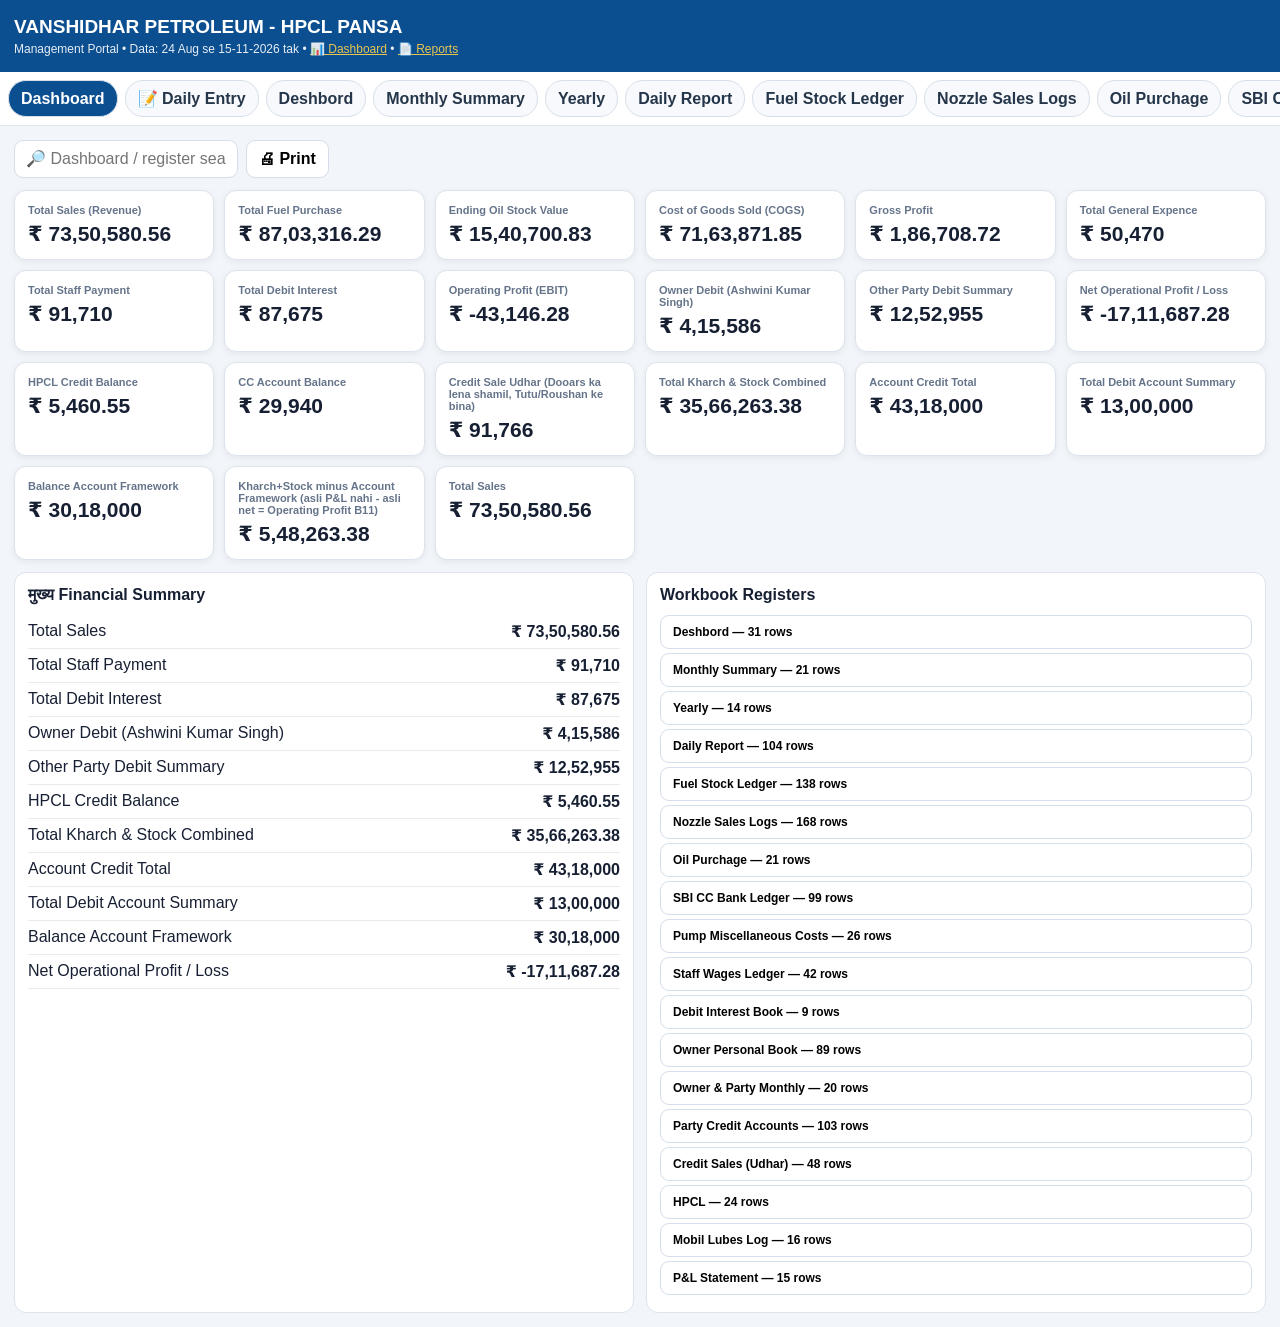
==== commit b6df9c5a: "16 Nov: Babu Singh 1,500 udhar hataya (aaj payment ho gaya) Co-Authored-By: Claude Opus 5.5 <noreply" ====
--- a/index.html
+++ b/index.html
@@ -108,7 +108,7 @@
 </section>
 </main>
 <script>
-const DATA={"metrics": {"Total Sales (Revenue)": 7350580.56, "Total Fuel Purchase": 8703316.29, "Ending Oil Stock Value": 1540700.83, "Cost of Goods Sold (COGS)": 7163871.85, "Gross Profit": 186708.72, "Total General Expence": 50470, "Total Staff Payment": 91710, "Total Debit Interest": 87675, "Operating Profit (EBIT)": -43146.28, "Owner Debit (Ashwini Kumar Singh)": 415586, "Other Party Debit Summary": 1252955, "Net Operational Profit / Loss": -1711687.28, "HPCL Credit Balance": 5460.55, "CC Account Balance": 29940, "Credit Sale Udhar (Dooars ka lena shamil, Tutu/Roushan ke bina)": 93266, "Total Kharch & Stock Combined": 3567763.38, "Account Credit Total": 4318000, "Total Debit Account Summary": 1300000, "Balance Account Framework": 3018000, "Kharch+Stock minus Account Framework (asli P&L nahi - asli net = Operating Profit B11)": 549763.38, "Total Sales": 7350580.56}, "sheets": {"Deshbord": [["VANSHIDHAR PETROLEUM | 24 Aug - 3 Nov 2026", "", "", "", ""], ["Description", "Amount Value (INR)", "", "", ""], ["Total Sales (Revenue)", 7350580.56, "", "", ""], ["Total Fuel Purchase", 8703316.29, "", "", ""], ["Ending Oil Stock Value", 1540700.83, "", "", ""], ["Cost of Goods Sold (COGS)", 7163871.85, "", "", ""], ["Gross Profit", 186708.72, "", "", ""], ["Total General Expence", 50470, "", "", ""], ["Total Staff Payment", 91710, "", "", ""], ["Total Debit Interest", 87675, "", "", ""], ["Operating Profit (EBIT)", -43146.28, "", "", ""], ["Owner Debit (Ashwini Kumar Singh)", 415586, "", "", ""], ["Other Party Debit Summary", 1252955, "", "", ""], ["Net Operational Profit / Loss", -1711687.28, "", "", ""], ["HPCL Credit Balance", 5460.55, "", "", ""], ["CC Account Balance", 29940, "", "", ""], ["Credit Sale Udhar (Dooars ka lena shamil, Tutu/Roushan ke bina)", 93266, "", "", ""], ["Total Kharch & Stock Combined", 3567763.38, "", "", ""], ["Account Credit Total", 4318000, "", "", ""], ["Total Debit Account Summary", 1300000, "", "", ""], ["Balance Account Framework", 3018000, "", "", ""], ["Kharch+Stock minus Account Framework (asli P&L nahi - asli net = Operating Profit B11)", 549763.38, "", "", ""], ["Chart data (formula se, Deshbord ka table)", "", "", "", ""], ["Metric", "Revenue", "Cost", "Profit", "Expense"], ["Total Sales", 7350580.56, "", "", ""], ["Cost of Goods Sold", "", 7163871.85, "", ""], ["Gross Profit", "", "", 186708.72, ""], ["Total Staff Payment", "", "", "", 91710], ["Total Debit Interest", "", "", "", 87675], ["Total General", "", "", "", 50470], ["Operating Profit", "", "", -43146.28, ""]], "Monthly Summary": [["Monthly Summery", "", "", "", "", "", "", "", "", "", "", "", "", "", ""], ["Description", "FY-2026 2027", "2026-08-01", "2026-09-01", "2026-10-01", "2026-11-01", "2026-12-01", "2027-01-01", "2027-02-01", "2027-03-01", "2027-04-01", "2027-05-01", "2027-06-01", "2027-07-01", "Total"], ["Total Sales (Revenue)", 7350580.56, 438754.02, 1514582.6, 3860123.3, 1537120.64, "", "", "", "", "", "", "", "", 7350580.56], ["Total Fuel Purchase", 8703316.29, 1414400.43, 2447705.54, 2420605.16, 2420605.16, "", "", "", "", "", "", "", "", 8703316.29], ["Ending Oil Stock Value", 1540700.83, 1258731.17, 2271429.65, 829580.28, 1781899.63, "", "", "", "", "", "", "", "", 1540700.83], ["Cost of Goods Sold (COGS)", 7163871.85, 398124.45, 1435007.06, 3862454.53, 1468285.8, "", "", "", "", "", "", "", "", 7163871.85], ["Gross Profit", 186708.72, 40629.57, 79575.53, -2331.23, 68834.84, "", "", "", "", "", "", "", "", 186708.72], ["Total General Expence", 50470, 6600, 10010, 21790, 12070, "", "", "", "", "", "", "", "", 50470], ["Total Staff Payment", 91710, 8230, 21560, 37760, 24160, "", "", "", "", "", "", "", "", 91710], ["Total Debit Interest", 87675, 35852, 13424, 38399, 0, "", "", "", "", "", "", "", "", 87675], ["Operating Profit (EBIT)", -43146.28, -10052.43, 34581.53, -100280.23, 32604.84, "", "", "", "", "", "", "", "", -43146.28], ["Owner Debit (Ashwini Kumar Singh)", 415586, 7135, 123369, 193032, 92050, "", "", "", "", "", "", "", "", 415586], ["Other Party Debit Summary (Dooars diesel nahi)", 1252955, 279093, 406710, 552629, 14523, "", "", "", "", "", "", "", "", 1252955], ["Net Operational Profit / Loss", -1711687.28, -296280.43, -495497.47, -845941.23, -73968.16, "", "", "", "", "", "", "", "", -1711687.28], ["HPCL Credit Balance", 5460.55, 410210, 72486.23, 5460.55, 5460.55, "", "", "", "", "", "", "", "", 5460.55], ["CC Account Balance", 125347.02, 1275432.28, 34550.85, 760937.02, 29940, "", "", "", "", "", "", "", "", 29940], ["Total Kharch & Stock Combined", 3144472.07, 3281283.45, 2953539.73, 2439587.85, 1960103.18, "", "", "", "", "", "", "", "", 3474497.38], ["Account Credit Total", 4318000, 4318000, 0, 0, 0, "", "", "", "", "", "", "", "", 4318000], ["Total Debit Account Summary", 1300000, 1300000, 0, 0, 0, "", "", "", "", "", "", "", "", 1300000], ["Balance Account Framework", 3018000, 3018000, 0, 0, 0, "", "", "", "", "", "", "", "", 3018000], ["Net Operational Profit / Loss", -126472.07, 263283.45, 2953539.73, 2439587.85, 1960103.18, "", "", "", "", "", "", "", "", -456497.38]], "Yearly": [["YEARLY REPORT | FY 2026-27  Aug se ", "", "", "", "", ""], ["Mad", "FY 2026-27 Rs.", "Aug-26", "Sep-26", "Oct-26 (26 tak)", "Nov-26 (1 Nov)"], ["Total Sales (Bikri)", 7350580.56, 438754.02, 1514582.6, 3860123.3, 1537120.64], ["Total Fuel Purchase (Kharid)", 8703316.29, 1414400.43, 2447705.54, 2420605.16, 2420605.16], ["Ending Stock Value", 1540700.83, 1258731.17, 2271429.65, 829580.28, 1781899.63], ["Cost of Goods Sold", 7163871.85, 398124.45, 1435007.06, 3862454.53, 1468285.8], ["Gross Profit", 186708.72, 40629.57, 79575.53, -2331.23, 68834.84], ["General Expense (Pump)", 50470, 6600, 10010, 21790, 12070], ["Staff Payment", 91710, 8230, 21560, 37760, 24160], ["Debit Interest", 87675, 35852, 13424, 38399, 0], ["Operating Profit / (Loss)", -43146.28, -10052.43, 34581.53, -100280.23, 32604.84], ["Owner Debit", 415586, 7135, 123369, 193032, 92050], ["Other Party Debit", 1252955, 279093, 406710, 552629, 14523], ["Net after Owner & Party", -1711687.28, -296280.43, -495497.47, -845941.23, -73968.16]], "Daily Report": [["DAILY SALES REPORT | 27 Aug se ", "", "", "", "", "", "", "", ""], ["Roz ki bikri (litre aur Rs.) aur dealer commission. Pump 1-26 Aug 2026 band tha. Source: register Nozzle Sales Logs + manager DSR. 26 Oct ki bikri aane par jodi jayegi.", "", "", "", "", "", "", "", ""], ["Date", "Din", "MS Litre", "MS Rs.", "HSD Litre", "HSD Rs.", "Kul Litre", "Kul Rs.", "Dealer Commission Rs."], ["2026-08-27", "Day", 682.34, 73079, 714.43, 72993, 1396.77, 146072, 4307.52], ["2026-08-28", "Day", 674.47, 72236, 40.71, 4159, 715.18, 76395, 2660.69], ["2026-08-29", "Day", 298, 31916, 13, 1328, 311, 33244, 1163.6], ["2026-08-30", "Day", 325.92, 34906, 68.83, 7032, 394.75, 41938, 1403.69], ["2026-08-31", "Day", 432.86, 46359, 927.33, 94745, 1360.19, 141104, 3870.46], ["2026-09-01", "Day", 163.58, 17519, 10.93, 1117, 174.51, 18636, 647.84], ["2026-09-02", "Day", 220.2, 23583, 12.97, 1325, 233.17, 24908, 867.89], ["2026-09-03", "Day", 299.81, 32056, 158.76, 16214, 458.57, 48270, 1520.3], ["2026-09-04", "Day", 212, 22667, 108, 11030, 320, 33697, 1064.8], ["2026-09-06", "Day", 427.55, 45714, 167.72, 17129, 595.27, 62843, 2027.22], ["2026-09-07", "Day", 383.95, 41052, 58.45, 5970, 442.4, 47022, 1599.29], ["2026-09-08", "Day", 255.87, 27358, 82.16, 8391, 338.03, 35749, 1169.49], ["2026-09-09", "Day", 313.28, 33496, 89.87, 9178, 403.15, 42674, 1406.15], ["2026-09-10", "Day", 383.32, 40985, 197.69, 20190, 581.01, 61175, 1931.07], ["2026-09-11", "Day", 337.29, 36063, 61.1, 6240, 398.39, 42303, 1428.34], ["2026-09-12", "Day", 367.65, 39309, 28.49, 2910, 396.14, 42219, 1465.45], ["2026-09-13", "Day", 435.28, 46540, 103.81, 10602, 539.09, 57142, 1903.21], ["2026-09-14", "Day", 336.64, 35994, 108.5, 11081, 445.14, 47075, 1539.63], ["2026-09-15", "Day", 387, 41378, 267, 27269, 654, 68647, 2111.4], ["2026-09-16", "Day", 273.72, 29266, 57.46, 5868, 331.18, 35134, 1178.04], ["2026-09-17", "Day", 257.74, 27558, 92.4, 9437, 350.14, 36995, 1201.17], ["2026-09-18", "Day", 408, 43623, 206, 21039, 614, 64662, 2044.8], ["2026-09-19", "Day", 320.8, 34300, 134, 13685, 454.8, 47985, 1540.64], ["2026-09-20", "Day", 366.94, 39233, 170.89, 17453, 537.83, 56686, 1804.51], ["2026-09-21", "Day", 413.2, 44179, 400.06, 40858, 813.26, 85037, 2530.3], ["2026-09-22", "Day", 319.25, 34134, 713.49, 72869, 1032.74, 107003, 2925.53], ["2026-09-23", "Day", 253.49, 27103, 280.07, 28604, 533.56, 55707, 1635.43], ["2026-09-24", "Day", 249.01, 26624, 77.84, 7950, 326.85, 34574, 1133.05], ["2026-09-25", "Day", 221.92, 23728, 273.25, 27907, 495.17, 51635, 1499.1], ["2026-09-26", "Day", 338.9, 36235, 43.42, 4434, 382.32, 40669, 1392.03], ["2026-09-27", "Day", 376.62, 40268, 308.18, 31474, 684.8, 71742, 2170.79], ["2026-09-28", "Day", 493.41, 52755, 99.88, 10201, 593.29, 62956, 2114.67], ["2026-09-29", "Day", 288.34, 30829, 441.87, 45128, 730.21, 75957, 2156.18], ["2026-09-30", "Day", 331.12, 35403, 196.57, 20076, 527.69, 55479, 1730.02], ["2026-10-01", "Day", 430.82, 46063, 3756.79, 383681, 4187.61, 429744, 10653.41], ["2026-10-02", "Day", 427.37, 45694, 675.04, 68942, 1102.41, 114636, 3244.1], ["2026-10-03", "Day", 394.16, 42144, 982.85, 100378, 1377.01, 142522, 3856.65], ["2026-10-04", "Day", 363.74, 38891, 598.63, 61138, 962.37, 100029, 2818.92], ["2026-10-05", "Day", 491.13, 52512, 680.16, 69465, 1171.29, 121977, 3498.68], ["2026-10-06", "Day", 402.12, 42995, 625.81, 63914, 1027.93, 106909, 3030], ["2026-10-07", "Day", 361.95, 38700, 595.25, 60793, 957.2, 99493, 2804.01], ["2026-10-08", "Day", 440.29, 47076, 628.51, 64190, 1068.8, 111266, 3181.53], ["2026-10-09", "Day", 379.73, 40601, 1031.6, 105357, 1411.33, 145958, 3918.81], ["2026-10-10", "Day", 586.82, 62743, 875.33, 89397, 1462.15, 152140, 4330.71], ["2026-10-11", "Day", 436.51, 46672, 112.55, 11495, 549.06, 58167, 1928.86], ["2026-10-12", "Day", 458.71, 49045, 9.79, 1000, 468.5, 50045, 1766.59], ["2026-10-13", "Day", 457.47, 48913, 0, 0, 457.47, 48913, 1738.39], ["2026-10-14", "Day", 394.92, 42225, 19.58, 2000, 414.5, 44225, 1547.69], ["2026-10-15", "Day", 431.59, 46146, 63.84, 6520, 495.43, 52666, 1793.26], ["2026-10-16", "Day", 516.19, 55191, 1944.14, 198555, 2460.33, 253746, 6627.46], ["2026-10-17", "Day", 561.76, 60063, 664.71, 67887, 1226.47, 127950, 3729.99], ["2026-10-18", "Day", 556.9, 59544, 1032.23, 105422, 1589.13, 164966, 4593.57], ["2026-10-19", "Day", 635.79, 67979, 590.52, 60310, 1226.31, 128289, 3833.25], ["2026-10-20", "Day", 519.89, 55587, 489.96, 50040, 1009.85, 105627, 3151.49], ["2026-10-21", "Day", 629.65, 67322, 712.06, 72723, 1341.71, 140045, 4101.61], ["2026-10-22", "Day", 798.12, 85335, 1260.76, 128761, 2058.88, 214096, 6058.68], ["2026-10-23", "Day", 496.15, 53048, 651.72, 66560, 1147.87, 119608, 3449.5], ["2026-10-24", "Day", 464.28, 49640, 54.46, 5562, 518.74, 55202, 1894.97], ["2026-10-25", "Day", 421.23, 45038, 333.27, 34037, 754.5, 79075, 2400.52], ["2026-10-26", "Day", 512.79, 54828, 610.29, 62329, 1123.08, 117157, 3413.3], ["2026-10-27", "Day", 461.61, 49355, 1687.79, 172374, 2149.4, 221729, 5804.81], ["2026-10-28", "Day", 469.74, 50225, 1822.24, 186105, 2291.98, 236330, 6158.39], ["2026-10-29", "Day", 194.39, 20784, 179, 18281, 373.39, 39065, 1168.28], ["2026-10-30", "Day", 80.31, 8587, 19.78, 2020, 100.09, 10607, 352.65], ["2026-10-31", "Day", 377.18, 40328, 270.4, 27616, 647.58, 67944, 2082.24], ["2026-11-01", "Day", 447.05, 47799, 715.68, 73092, 1162.73, 120891, 3416.42], ["2026-11-02", "Day", 525.48, 56184, 323.87, 33077, 849.35, 89261, 2774.11], ["2026-11-03", "Day", 600.23, 64177, 1452.57, 148351, 2052.8, 212528, 5767.04], ["2026-11-04", "Day", 444.75, 47553, 319.36, 32616, 764.11, 80169, 2456.51], ["2026-11-05", "Day", 59.48, 6360, 182, 18588, 241.48, 24948, 662.82], ["2026-11-06", "Day", 3.92, 419, 48.46, 4949, 52.38, 5368, 131.2], ["2026-11-07", "Day", 731.29, 78190, 638.71, 65231, 1370, 143421, 4311.81], ["2026-11-08", "Day", 420.93, 45005.84, 349.05, 35648, 769.98, 80654, 2437.25], ["2026-11-09", "Day", 620.44, 66337, 664.61, 67877, 1285.05, 134214, 3952.74], ["2026-11-10", "Day", 520.32, 55633, 769.03, 78541, 1289.35, 134174, 3822.89], ["2026-11-11", "Day", 799.9, 85525, 710.42, 72555, 1510.32, 158080, 4744.63], ["2026-11-12", "Day", 732.43, 78311, 628.12, 64150, 1360.55, 142461, 4290.72], ["2026-11-13", "Day", 541.67, 57915, 466.16, 47609, 1007.83, 105524, 3177.13], ["2026-11-14", "Day", 140.22, 14992, 403.23, 41182, 543.45, 56174, 1500.59], ["2026-11-15", "Day", 107.44, 11487, 369.78, 37766, 477.22, 49253, 1295.74], ["2026-11-16", "Day", "", "", "", "", "", "", 0], ["2026-11-17", "Day", "", "", "", "", "", "", ""], ["2026-11-18", "Day", "", "", "", "", "", "", ""], ["2026-11-19", "Day", "", "", "", "", "", "", ""], ["2026-11-20", "Day", "", "", "", "", "", "", ""], ["2026-11-21", "Day", "", "", "", "", "", "", ""], ["2026-11-22", "Day", "", "", "", "", "", "", ""], ["2026-11-23", "Day", "", "", "", "", "", "", ""], ["2026-11-24", "Day", "", "", "", "", "", "", ""], ["2026-11-25", "Day", "", "", "", "", "", "", ""], ["2026-11-26", "Day", "", "", "", "", "", "", ""], ["2026-11-27", "Day", "", "", "", "", "", "", ""], ["2026-11-28", "Day", "", "", "", "", "", "", ""], ["2026-11-29", "Day", "", "", "", "", "", "", ""], ["2026-11-30", "Day", "", "", "", "", "", "", ""], ["2026-12-01", "Day", "", "", "", "", "", "", ""], ["2026-12-02", "Day", "", "", "", "", "", "", ""], ["2026-12-03", "Day", "", "", "", "", "", "", ""], ["2026-12-04", "Day", "", "", "", "", "", "", ""], ["TOTAL", "", 32698.33, 3496609.84, 37735.24, 3853970, 70433.57, 7350580, 214818.23], ["Din ka average", "", "", "", "", "", 877.19, 91540.71, 2673.78]], "Fuel Stock Ledger": [["VANSHIDHAR PETROLEUM - HPCL PANSA (FUEL STOCK LEDGER)", "", "", "", "", "", "", "", "", "", "", ""], ["Date", "MS Opening", "MS Purchase", "MS Sale", "MS Closing", "Stock Value", "HSD Opening", "HSD Purchase", "HSD Sale", "HSD Closing", "Stock Value", "Status"], ["2026-08-26", 1141, 5000, 0, 6141, 657701.1, 1177, 9000, 0, 10177, 1039784.09, "Open"], ["2026-08-27", 6141, 0, 682.34, 5458.66, 584622.49, 10177, 0, 714.43, 9462.57, 966790.78, "Open"], ["2026-08-28", 5458.66, 0, 674.47, 4784.19, 512386.75, 9462.57, 0, 40.71, 9421.86, 962631.44, "Open"], ["2026-08-29", 4784.19, 0, 298, 4486.19, 480470.95, 9421.86, 0, 13, 9408.86, 961303.23, "Open"], ["2026-08-30", 4486.19, 0, 325.92, 4160.27, 445564.92, 9408.86, 0, 68.83, 9340.03, 954270.87, "Open"], ["2026-08-31", 4160.27, 0, 432.86, 3727.41, 399205.61, 9340.03, 0, 927.33, 8412.7, 859525.56, "Open"], ["", 4160.27, 5000, 2413.59, 3727.41, 399205.61, 9340.03, 9000, 1764.3, 8412.7, 859525.56, ""], ["2026-09-01", 3727.41, 0, 163.58, 3563.83, 381686.19, 8412.7, 0, 10.93, 8401.77, 858408.84, "Open"], ["2026-09-02", 3563.83, 0, 220.2, 3343.63, 358102.77, 8401.77, 0, 12.97, 8388.8, 857083.7, "Open"], ["2026-09-03", 3343.63, 0, 299.81, 3043.82, 325445.23, 8388.8, 0, 158.76, 8230.04, 840533.99, "Open"], ["2026-09-04", 3043.82, 0, 212, 2831.82, 302778.19, 8230.04, 0, 108, 8122.04, 829503.95, "Open"], ["2026-09-05", 2831.82, 0, 0, 2831.82, 302778.19, 8122.04, 0, 0, 8122.04, 829503.95, "Close"], ["2026-09-06", 2831.82, 0, 427.55, 2404.27, 257064.55, 8122.04, 0, 167.72, 7954.32, 812374.7, "Open"], ["2026-09-07", 2404.27, 0, 383.95, 2020.32, 216012.61, 7954.32, 0, 58.45, 7895.87, 806405.2, "Open"], ["2026-09-08", 2020.32, 0, 255.87, 1764.45, 188654.99, 7895.87, 0, 82.16, 7813.71, 798014.2, "Open"], ["2026-09-09", 1764.45, 8000, 313.28, 9451.17, 1010519.1, 7813.71, 4000, 89.87, 11723.84, 1197355.78, "Open"], ["2026-09-10", 9451.17, 0, 383.32, 9067.85, 969534.52, 11723.84, 0, 197.69, 11526.15, 1177165.7, "Open"], ["2026-09-11", 9067.85, 0, 337.29, 8730.56, 933471.48, 11526.15, 0, 61.1, 11465.05, 1170925.56, "Open"], ["2026-09-12", 8730.56, 0, 367.65, 8362.91, 894162.34, 11465.05, 0, 28.49, 11436.56, 1168015.87, "Open"], ["2026-09-13", 8362.91, 0, 435.28, 7927.63, 847622.2, 11436.56, 0, 103.81, 11332.75, 1157413.76, "Open"], ["2026-09-14", 7927.63, 0, 336.64, 7590.99, 811628.65, 11332.75, 0, 108.5, 11224.25, 1146781.62, "Open"], ["2026-09-15", 7590.99, 0, 387, 7203.99, 770250.61, 11224.25, 0, 267, 10957.25, 1119502.23, "Open"], ["2026-09-16", 7203.99, 0, 273.72, 6930.27, 740984.47, 10957.25, 0, 57.46, 10899.79, 1113631.54, "Open"], ["2026-09-17", 6930.27, 0, 257.74, 6672.53, 713426.91, 10899.79, 0, 92.4, 10807.39, 1104191.04, "Open"], ["2026-09-18", 6672.53, 0, 408, 6264.53, 669803.55, 10807.39, 0, 206, 10601.39, 1083144.02, "Open"], ["2026-09-19", 6264.53, 0, 320.8, 5943.73, 635503.61, 10601.39, 0, 134, 10467.39, 1069453.24, "Open"], ["2026-09-20", 5943.73, 0, 366.94, 5576.79, 596270.39, 10467.39, 0, 170.89, 10296.5, 1051993.41, "Open"], ["2026-09-21", 5576.79, 0, 413.2, 5163.59, 552091.04, 10296.5, 0, 400.06, 9896.44, 1011119.27, "Open"], ["2026-09-22", 5163.59, 0, 319.25, 4844.34, 517956.83, 9896.44, 0, 713.49, 9182.95, 938222.0, "Open"], ["2026-09-23", 4844.34, 0, 253.49, 4590.85, 490853.68, 9182.95, 0, 280.07, 8902.88, 909607.25, "Open"], ["2026-09-24", 4590.85, 0, 249.01, 4341.84, 464229.53, 8902.88, 0, 77.84, 8825.04, 901654.34, "Open"], ["2026-09-25", 4341.84, 0, 221.92, 4119.92, 440501.85, 8825.04, 0, 273.25, 8551.79, 873736.38, "Open"], ["2026-09-26", 4119.92, 0, 338.9, 3781.02, 404266.66, 8551.79, 0, 43.42, 8508.37, 869300.16, "Open"], ["2026-09-27", 3781.02, 0, 376.62, 3404.4, 363998.45, 8508.37, 0, 308.18, 8200.19, 837813.41, "Open"], ["2026-09-28", 3404.4, 0, 493.41, 2910.99, 311243.05, 8200.19, 0, 99.88, 8100.31, 827608.67, "Open"], ["2026-09-29", 2910.99, 0, 288.34, 2622.65, 280413.74, 8100.31, 0, 441.87, 7658.44, 782462.81, "Open"], ["2026-09-30", 2622.65, 8000, 331.12, 10291.53, 1100370.39, 7658.44, 4000, 196.57, 11461.87, 1171059.26, "Open"], ["", 2622.65, 16000, 9435.88, 10291.53, 1100370.39, 7658.44, 8000, 4950.83, 11461.87, 1171059.26, ""], ["2026-10-01", 10291.53, 0, 430.82, 9860.71, 1054307.11, 11461.87, 0, 3756.79, 7705.08, 787228.02, "Open"], ["2026-10-02", 9860.71, 0, 427.37, 9433.34, 1008612.71, 7705.08, 0, 675.04, 7030.04, 718259.19, "Open"], ["2026-10-03", 9433.34, 0, 394.16, 9039.18, 966469.13, 7030.04, 0, 982.85, 6047.19, 617841.4, "Open"], ["2026-10-04", 9039.18, 0, 363.74, 8675.44, 927578.04, 6047.19, 0, 598.63, 5448.56, 556679.38, "Open"], ["2026-10-05", 8675.44, 0, 491.13, 8184.31, 875066.43, 5448.56, 0, 680.16, 4768.4, 487187.43, "Open"], ["2026-10-06", 8184.31, 0, 402.12, 7782.19, 832071.75, 4768.4, 0, 625.81, 4142.59, 423248.42, "Open"], ["2026-10-07", 7782.19, 0, 361.95, 7420.24, 793372.06, 4142.59, 0, 595.25, 3547.34, 362431.73, "Open"], ["2026-10-08", 7420.24, 0, 440.29, 6979.95, 746296.25, 3547.34, 0, 628.51, 2918.83, 298216.86, "Open"], ["2026-10-09", 6979.95, 0, 379.73, 6600.22, 705695.52, 2918.83, 0, 1031.6, 1887.23, 192818.29, "Open"], ["2026-10-10", 6600.22, 0, 586.82, 6013.4, 642952.73, 1887.23, 0, 875.33, 1011.9, 103385.82, "Open"], ["2026-10-11", 6013.4, 0, 436.51, 5576.89, 596281.08, 1011.9, 0, 112.55, 899.35, 91886.59, "Open"], ["2026-10-12", 5576.89, 0, 458.71, 5118.18, 547235.81, 899.35, 0, 9.79, 889.56, 90886.35, "Open"], ["2026-10-13", 5118.18, 0, 457.47, 4660.71, 498323.11, 889.56, 0, 0, 889.56, 90886.35, "Open"], ["2026-10-14", 4660.71, 0, 394.92, 4265.79, 456098.27, 889.56, 0, 19.58, 869.98, 88885.86, "Open"], ["2026-10-15", 4265.79, 4000, 431.59, 7834.2, 837632.66, 869.98, 8000, 63.84, 8806.14, 899723.32, "Open"], ["2026-10-16", 7834.2, 0, 516.19, 7318.01, 782441.63, 8806.14, 0, 1944.14, 6862, 701090.54, "Open"], ["2026-10-17", 7318.01, 0, 561.76, 6756.25, 722378.25, 6862, 0, 664.71, 6197.29, 633177.12, "Open"], ["2026-10-18", 6756.25, 0, 556.9, 6199.35, 662834.5, 6197.29, 0, 1032.23, 5165.06, 527714.18, "Open"], ["2026-10-19", 6199.35, 0, 635.79, 5563.56, 594855.84, 5165.06, 0, 590.52, 4574.54, 467380.75, "Open"], ["2026-10-20", 5563.56, 0, 519.89, 5043.67, 539269.2, 4574.54, 0, 489.96, 4084.58, 417321.54, "Open"], ["2026-10-21", 5043.67, 0, 629.65, 4414.02, 471947.02, 4084.58, 0, 712.06, 3372.52, 344570.37, "Open"], ["2026-10-22", 4414.02, 0, 798.12, 3615.9, 386612.03, 3372.52, 0, 1260.76, 2111.76, 215758.52, "Open"], ["2026-10-23", 3615.9, 0, 496.15, 3119.75, 333563.67, 2111.76, 0, 651.72, 1460.04, 149172.29, "Open"], ["2026-10-24", 3119.75, 0, 464.28, 2655.47, 283922.85, 1460.04, 0, 54.46, 1405.58, 143551.89, "Open"], ["2026-10-25", 2393.49, 4000, 421.23, 5972.26, 638554.04, 1335.14, 8000, 333.27, 9001.87, 919360.98, "Open"], ["2026-10-26", 5830.86, 0, 512.79, 5318.07, 568608.04, 8782.12, 0, 610.29, 8171.83, 834589.0, "Open"], ["2026-10-27", 5310.72, 0, 461.61, 4849.11, 518466.84, 8148.37, 0, 1687.79, 6460.58, 659819.04, "Open"], ["2026-10-28", 4859.96, 0, 469.74, 4390.22, 469402.32, 6553.58, 0, 1822.24, 4731.34, 483211.75, "Open"], ["2026-10-29", 4386.95, 0, 194.39, 4192.56, 448268.52, 4689.61, 0, 179, 4510.61, 460668.6, "Open"], ["2026-10-30", 4178.8, 0, 80.31, 4098.49, 438210.55, 4526.06, 0, 19.78, 4506.28, 460226.38, "Open"], ["2026-10-31", 4109.88, 0, 377.18, 3732.7, 399100.28, 4485.42, 0, 270.4, 4215.02, 430479.99, "Open"], ["", 10291.53, 8000, 14153.31, 3732.7, 399100.28, 11461.87, 16000, 22979.06, 4215.02, 430479.99, ""], ["2026-11-01", 3732.7, 0, 447.05, 3285.65, 351301.7, 4215.02, 0, 715.68, 3499.34, 357387.59, "Open"], ["2026-11-02", 3285.65, 0, 525.48, 2760.17, 295117.38, 3499.34, 0, 323.87, 3175.47, 324310.75, "Open"], ["2026-11-03", 2760.17, 0, 600.23, 2159.94, 230940.78, 3175.47, 0, 1452.57, 1722.9, 175959.78, "Open"], ["2026-11-04", 2159.94, 0, 444.75, 1715.19, 183388.11, 1722.9, 0, 319.36, 1403.54, 143343.54, "Open"], ["2026-11-05", 1715.19, 0, 59.48, 1655.71, 177028.51, 1403.54, 0, 182, 1221.54, 124755.88, "Open"], ["2026-11-06", 1655.71, 4000, 3.92, 5651.79, 604289.39, 1221.54, 8000, 48.46, 9173.08, 936846.66, "Open"], ["2026-11-07", 5651.79, 0, 731.29, 4920.5, 526099.86, 9173.08, 0, 638.71, 8534.37, 871615.21, "Open"], ["2026-11-08", 4920.5, 0, 420.93, 4499.57, 481094.02, 8534.37, 0, 349.05, 8185.32, 835966.73, "Open"], ["2026-11-09", 4499.57, 0, 620.44, 3879.13, 414756.58, 8185.32, 0, 664.61, 7520.71, 768090.11, "Open"], ["2026-11-10", 3879.13, 0, 520.32, 3358.81, 359123.97, 7520.71, 0, 769.03, 6751.68, 689549.08, "Open"], ["2026-11-11", 3358.81, 0, 799.9, 2558.91, 273598.66, 6751.68, 0, 710.42, 6041.26, 616993.88, "Open"], ["2026-11-12", 2558.91, "", 732.43, 1826.48, 195287.24, 6041.26, "", 628.12, 5413.14, 552843.99, "Open"], ["2026-11-13", 1826.48, "", 541.67, 1284.81, 137371.89, 5413.14, "", 466.16, 4946.98, 505235.07, ""], ["2026-11-14", 1284.81, 0, 140.22, 1144.59, 122379.56, 4946.98, 0, 403.23, 4543.75, 464053.19, ""], ["2026-11-15", 1144.59, 4000, 107.44, 5037.15, 538572.08, 4543.75, 8000, 369.78, 12173.97, 1243327.56, ""], ["2026-11-16", "", "", "", "", "", "", "", "", "", "", ""], ["2026-11-17", "", "", "", "", "", "", "", "", "", "", ""], ["2026-11-18", "", "", "", "", "", "", "", "", "", "", ""], ["2026-11-19", "", "", "", "", "", "", "", "", "", "", ""], ["2026-11-20", "", "", "", "", "", "", "", "", "", "", ""], ["2026-11-21", "", "", "", "", "", "", "", "", "", "", ""], ["2026-11-22", "", "", "", "", "", "", "", "", "", "", ""], ["2026-11-23", "", "", "", "", "", "", "", "", "", "", ""], ["2026-11-24", "", "", "", "", "", "", "", "", "", "", ""], ["2026-11-25", "", "", "", "", "", "", "", "", "", "", ""], ["2026-11-26", "", "", "", "", "", "", "", "", "", "", ""], ["2026-11-27", "", "", "", "", "", "", "", "", "", "", ""], ["2026-11-28", "", "", "", "", "", "", "", "", "", "", ""], ["2026-11-29", "", "", "", "", "", "", "", "", "", "", ""], ["2026-11-30", "", "", "", "", "", "", "", "", "", "", ""], ["Total Sum Variance", 3732.7, 8000, 6695.55, 5037.15, 538572.08, 4215.02, 16000, 8041.05, 12173.97, 1243327.56, ""], ["", 1141, 37000, 32698.33, 5044.61, 539369.7, 1177, 49000, 37735.24, 12175.99, 1243533.86, ""], ["", 4436.82, 3903.61, "Ltr", "", "Stock Value", "Ltr", 10998.99, 7960.32, "", "", ""], ["", "", 417373.98, "Value", "", 1540700.83, "Value", 1123326.85, "", "", "", ""], ["Dip adjustment (24-Oct-2026 actual dip vs book): isme pehle ka jama farak (26 Aug-23 Oct) MS 275.95 / HSD 67.70 aur 24 Oct ka asli farak MS -13.97 / HSD +2.74 shamil", "", 261.98, "MS Ltr", "", "", "", 70.44, "HSD Ltr", "", "", ""], ["Book closing 24-Oct minus actual dip. MS dip 2,393.49 L / HSD dip 1,335.14 L (manager). Manager sheet: 24-Oct opening dip MS 2,843.80 / HSD 1,392.34 (register book 3,119.75 / 1,460.04). 25-Oct opening taken from actual dip.", "", "", "", "", "", "", "", "", "", "", ""], ["Dip adjustment (25-Oct-2026 actual dip vs book, tanker ke baad)", "", 141.4, "MS Ltr", "", "", "", 219.75, "HSD Ltr", "", "", ""], ["Actual dip 25-Oct close (= 26-Oct opening): MS 5,830.86 L, HSD 8,782.12 L (manager).", "", "", "", "", "", "", "", "", "", "", ""], ["25-Oct HSD tanker: invoice 8,000 L, received 7,971 L (29 L shortage on challan). Book purchase taken as 7,971 L.", "", "", "", "", "", "", "", "", "", "", ""], ["Dip adjustment (26-Oct-2026 actual dip vs book)", "", 7.35, "MS Ltr", "", "", "", 23.46, "HSD Ltr", "", "", ""], ["Actual dip 26-Oct close (= 27-Oct opening): MS 5,310.72 L (70.1 cm), HSD 8,148.37 L (72.6 cm) (manager).", "", "", "", "", "", "", "", "", "", "", ""], ["Dip adjustment (27-Oct-2026 actual dip vs book)", "", -10.85, "MS Ltr", "", "", "", -93, "HSD Ltr", "", "", ""], ["Actual dip 27-Oct close (= 28-Oct opening): MS 4,859.96 L (65.7 cm), HSD 6,553.58 L (62.2 cm). Book closing minus actual dip.", "", "", "", "", "", "", "", "", "", "", ""], ["Dip adjustment (28-Oct-2026 actual dip vs book)", "", 3.27, "MS Ltr", "", "", "", 41.73, "HSD Ltr", "", "", ""], ["Actual dip 28-Oct close (= 29-Oct opening): MS 4,386.95 L (61.0 cm), HSD 4,689.61 L (49.2 cm). Book closing minus actual = adjustment (manager).", "", "", "", "", "", "", "", "", "", "", ""], ["Dip adjustment (29-Oct-2026 actual dip vs book)", "", 13.76, "MS Ltr", "", "", "", -15.45, "HSD Ltr", "", "", ""], ["Actual dip 29-Oct close (= 30-Oct opening): MS 4,178.80 L (58.9 cm), HSD 4,526.06 L (48.0 cm) (manager). Book closing minus actual = adjustment.", "", "", "", "", "", "", "", "", "", "", ""], ["Dip adjustment (30-Oct-2026 actual dip vs book)", "", -11.39, "MS Ltr", "", "", "", 20.86, "HSD Ltr", "", "", ""], ["Actual dip 30-Oct close (= 31-Oct opening): MS 4,109.88 L (58.2 cm), HSD 4,485.42 L (47.7 cm) (manager). Book closing minus actual = adjustment.", "", "", "", "", "", "", "", "", "", "", ""], ["Dip adjustment (31-Oct-2026 actual dip vs book)", "", -7.46, "MS Ltr", "", "", "", -2.02, "HSD Ltr", "", "", ""], ["Actual dip 31-Oct close (= 1-Nov opening): MS 54.4 cm = 3,740.16 L, HSD 45.7 cm = 4,217.04 L (manager). Density MS 748.9, HSD 823.8. Book closing minus actual = adjustment.", "", "", "", "", "", "", "", "", "", "", ""], ["Nov-2026 (1 Nov) - 1 Nov ka asli dip aa gaya (neeche adjustment row). 4 Nov ka dip abhi nahi aaya (book closing).", "", "", "", "", "", "", "", "", "", "", ""], ["2026-11-01", 5044.61, 0, 447.05, 4597.56, 491571.12, 12175.99, 0, 715.68, 11460.31, 1170441.46, "Open"], ["2026-11-02", 3303.4, 0, 525.48, 2777.92, 297015.21, 3528.69, 0, 323.87, 3204.82, 327308.27, "Open"], ["2026-11-03", 2780.83, 0, 600.23, 2180.6, 233149.75, 3191.67, 0, 1452.57, 1739.1, 177614.28, "Open"], ["2026-11-04", 2197.21, 0, 444.75, 1752.46, 187373.02, 1771.12, 0, 319.36, 1451.76, 148268.25, "Open"], ["", "", 611.46, "Ltr", "", "Stock Value", "Ltr", 274.76, "", "", "", ""], ["", "", 65377.3, "Value", "", 93438.54, "Value", 28061.24, "", "", "", ""], ["Actual dip 1-Nov close (= 2-Nov opening): MS 49.8 cm = 3,303.40 L, HSD 40.4 cm = 3,528.69 L (manager). Density MS 749.1 (742.2 @23), HSD 824.6 (819.2 @23). Book closing minus actual = adjustment.", "", "", "", "", "", "", "", "", "", "", ""], ["Dip adjustment (1-Nov-2026 actual dip vs book)", "", 1294.16, "MS Ltr", "", "", "", 7931.62, "HSD Ltr", "", "", ""], ["Actual dip 2-Nov close (= 3-Nov opening): MS 44.1 cm = 2,780.83 L, HSD 37.7 cm = 3,191.67 L (manager). Density 3-Nov MS 749.1 (742.2 @23), HSD 824.9 (820.2 @22). Book closing minus actual = adjustment.", "", "", "", "", "", "", "", "", "", "", ""], ["Dip adjustment (2-Nov-2026 actual dip vs book)", "", -2.91, "MS Ltr", "", "", "", 13.15, "HSD Ltr", "", "", ""], ["Actual dip 3-Nov close (= 4-Nov opening): MS 37.4 cm = 2,197.21 L, HSD 25.2 cm = 1,771.12 L (manager, 4 Nov subah parchi). Density 4-Nov MS 749.2 (743.2 @22), HSD 824.9 (820.2 @22). Book closing minus actual = adjustment.", "", "", "", "", "", "", "", "", "", "", ""], ["Dip adjustment (3-Nov-2026 actual dip vs book)", "", -16.61, "MS Ltr", "", "", "", -32.02, "HSD Ltr", "", "", ""], ["Actual dip 4-Nov close (= 5-Nov opening): MS 1,762.88 L, HSD 1,450.26 L (manager, 5 Nov subah). Book closing minus actual = adjustment.", "", "", "", "", "", "", "", "", "", "", ""], ["Dip adjustment (4-Nov-2026 actual dip vs book)", "", -10.42, "MS Ltr", "", "", "", 1.5, "HSD Ltr", "", "", ""]], "Nozzle Sales Logs": [["VANSHIDHAR PETROLEUM - HPCL PANSA (NOZZLE SALES LOGS)", "", "", "", "", "", "", "", ""], ["Date", "Product", "Nozzle #", "Rate/Ltr", "Quantity (Ltr)", "Total Amount", "Payment Mode", "Customer Type", "Status"], ["2026-08-27", "MS(Petrol)", 3, 107.1, 682.34, 73078.61, "UPI/Cash", "Retail", "Open"], ["2026-08-27", "HSD(Diesel)", 3, 102.17, 714.43, 72993.31, "UPI/Cash", "Retail", "Open"], ["2026-08-28", "MS(Petrol)", 3, 107.1, 674.47, 72235.74, "UPI/Cash", "Retail", "Open"], ["2026-08-28", "HSD(Diesel)", 3, 102.17, 40.71, 4159.34, "UPI/Cash", "Retail", "Open"], ["2026-08-29", "MS(Petrol)", 3, 107.1, 298, 31915.8, "UPI/Cash", "Retail", "Open"], ["2026-08-29", "HSD(Diesel)", 3, 102.17, 13, 1328.21, "UPI/Cash", "Retail", "Open"], ["2026-08-30", "MS(Petrol)", 3, 107.1, 325.92, 34906.03, "UPI/Cash", "Retail", "Open"], ["2026-08-30", "HSD(Diesel)", 3, 102.17, 68.83, 7032.36, "UPI/Cash", "Retail", "Open"], ["2026-08-31", "MS(Petrol)", 3, 107.1, 432.86, 46359.31, "UPI/Cash", "Retail", "Open"], ["2026-08-31", "HSD(Diesel)", 3, 102.17, 927.33, 94745.31, "UPI/Cash", "Retail", "Open"], ["", "", "", "", 4177.89, 438754.02, "", "", ""], ["2026-09-01", "MS(Petrol)", 3, 107.1, 163.58, 17519.42, "UPI/Cash", "Retail", "Open"], ["2026-09-01", "HSD(Diesel)", 3, 102.17, 10.93, 1116.72, "UPI/Cash", "Retail", "Open"], ["2026-09-02", "MS(Petrol)", 3, 107.1, 220.2, 23583.42, "UPI/Cash", "Retail", "Open"], ["2026-09-02", "HSD(Diesel)", 3, 102.17, 12.97, 1325.14, "UPI/Cash", "Retail", "Open"], ["2026-09-03", "MS(Petrol)", 3, 106.92, 299.81, 32055.69, "UPI/Cash", "Retail", "Open"], ["2026-09-03", "HSD(Diesel)", 3, 102.13, 158.76, 16214.16, "UPI/Cash", "Retail", "Open"], ["2026-09-04", "MS(Petrol)", 3, 106.92, 212, 22667.04, "UPI/Cash", "Retail", "Open"], ["2026-09-04", "HSD(Diesel)", 3, 102.13, 108, 11030.04, "UPI/Cash", "Retail", "Open"], ["2026-09-05", "MS(Petrol)", 0, 106.92, 0, 0, "None", "Closed Operations", "Close"], ["2026-09-06", "MS(Petrol)", 3, 106.92, 427.55, 45713.65, "UPI/Cash", "Retail", "Open"], ["2026-09-06", "HSD(Diesel)", 3, 102.13, 167.72, 17129.24, "UPI/Cash", "Retail", "Open"], ["2026-09-07", "MS(Petrol)", 3, 106.92, 383.95, 41051.93, "UPI/Cash", "Retail", "Open"], ["2026-09-07", "HSD(Diesel)", 3, 102.13, 58.45, 5969.5, "UPI/Cash", "Retail", "Open"], ["2026-09-08", "MS(Petrol)", 3, 106.92, 255.87, 27357.62, "UPI/Cash", "Retail", "Open"], ["2026-09-08", "HSD(Diesel)", 3, 102.13, 82.16, 8391, "UPI/Cash", "Retail", "Open"], ["2026-09-09", "MS(Petrol)", 3, 106.92, 313.28, 33495.9, "UPI/Cash", "Retail", "Open"], ["2026-09-09", "HSD(Diesel)", 3, 102.13, 89.87, 9178.42, "UPI/Cash", "Retail", "Open"], ["2026-09-10", "MS(Petrol)", 3, 106.92, 383.32, 40984.57, "UPI/Cash", "Retail", "Open"], ["2026-09-10", "HSD(Diesel)", 3, 102.13, 197.69, 20190.08, "UPI/Cash", "Retail", "Open"], ["2026-09-11", "MS(Petrol)", 3, 106.92, 337.29, 36063.05, "UPI/Cash", "Retail", "Open"], ["2026-09-11", "HSD(Diesel)", 3, 102.13, 61.1, 6240.14, "UPI/Cash", "Retail", "Open"], ["2026-09-12", "MS(Petrol)", 3, 106.92, 367.65, 39309.14, "UPI/Cash", "Retail", "Open"], ["2026-09-12", "HSD(Diesel)", 3, 102.13, 28.49, 2909.68, "UPI/Cash", "Retail", "Open"], ["2026-09-13", "MS(Petrol)", 3, 106.92, 435.28, 46540.14, "UPI/Cash", "Retail", "Open"], ["2026-09-13", "HSD(Diesel)", 3, 102.13, 103.81, 10602.12, "UPI/Cash", "Retail", "Open"], ["2026-09-14", "MS(Petrol)", 3, 106.92, 336.64, 35993.55, "UPI/Cash", "Retail", "Open"], ["2026-09-14", "HSD(Diesel)", 3, 102.13, 108.5, 11081.1, "UPI/Cash", "Retail", "Open"], ["2026-09-15", "MS(Petrol)", 3, 106.92, 387, 41378.04, "UPI/Cash", "Retail", "Open"], ["2026-09-15", "HSD(Diesel)", 3, 102.13, 267, 27268.71, "UPI/Cash", "Retail", "Open"], ["2026-09-16", "MS(Petrol)", 3, 106.92, 273.72, 29266.14, "UPI/Cash", "Retail", "Open"], ["2026-09-16", "HSD(Diesel)", 3, 102.13, 57.46, 5868.39, "UPI/Cash", "Retail", "Open"], ["2026-09-17", "MS(Petrol)", 3, 106.92, 257.74, 27557.56, "UPI/Cash", "Retail", "Open"], ["2026-09-17", "HSD(Diesel)", 3, 102.13, 92.4, 9436.81, "UPI/Cash", "Retail", "Open"], ["2026-09-18", "MS(Petrol)", 3, 106.92, 408, 43623.36, "UPI/Cash", "Retail", "Open"], ["2026-09-18", "HSD(Diesel)", 3, 102.13, 206, 21038.78, "UPI/Cash", "Retail", "Open"], ["2026-09-19", "MS(Petrol)", 3, 106.92, 320.8, 34299.94, "UPI/Cash", "Retail", "Open"], ["2026-09-19", "HSD(Diesel)", 3, 102.13, 134, 13685.42, "UPI/Cash", "Retail", "Open"], ["2026-09-20", "MS(Petrol)", 3, 106.92, 366.94, 39233.22, "UPI/Cash", "Retail", "Open"], ["2026-09-20", "HSD(Diesel)", 3, 102.13, 170.89, 17453.0, "UPI/Cash", "Retail", "Open"], ["2026-09-21", "MS(Petrol)", 3, 106.92, 413.2, 44179.34, "UPI/Cash", "Retail", "Open"], ["2026-09-21", "HSD(Diesel)", 3, 102.13, 400.06, 40858.13, "UPI/Cash", "Retail", "Open"], ["2026-09-22", "MS(Petrol)", 3, 106.92, 319.25, 34134.21, "UPI/Cash", "Retail", "Open"], ["2026-09-22", "HSD(Diesel)", 3, 102.13, 713.49, 72868.73, "UPI/Cash", "Retail", "Open"], ["2026-09-23", "MS(Petrol)", 3, 106.92, 253.49, 27103.15, "UPI/Cash", "Retail", "Open"], ["2026-09-23", "HSD(Diesel)", 3, 102.13, 280.07, 28603.55, "UPI/Cash", "Retail", "Open"], ["2026-09-24", "MS(Petrol)", 3, 106.92, 249.01, 26624.15, "UPI/Cash", "Retail", "Open"], ["2026-09-24", "HSD(Diesel)", 3, 102.13, 77.84, 7949.8, "UPI/Cash", "Retail", "Open"], ["2026-09-25", "MS(Petrol)", 3, 106.92, 221.92, 23727.69, "UPI/Cash", "Retail", "Open"], ["2026-09-25", "HSD(Diesel)", 3, 102.13, 273.25, 27907.02, "UPI/Cash", "Retail", "Open"], ["2026-09-26", "MS(Petrol)", 3, 106.92, 338.9, 36235.19, "UPI/Cash", "Retail", "Open"], ["2026-09-26", "HSD(Diesel)", 3, 102.13, 43.42, 4434.48, "UPI/Cash", "Retail", "Open"], ["2026-09-27", "MS(Petrol)", 3, 106.92, 376.62, 40268.21, "UPI/Cash", "Retail", "Open"], ["2026-09-27", "HSD(Diesel)", 3, 102.13, 308.18, 31474.42, "UPI/Cash", "Retail", "Open"], ["2026-09-28", "MS(Petrol)", 3, 106.92, 493.41, 52755.4, "UPI/Cash", "Retail", "Open"], ["2026-09-28", "HSD(Diesel)", 3, 102.13, 99.88, 10200.74, "UPI/Cash", "Retail", "Open"], ["2026-09-29", "MS(Petrol)", 3, 106.92, 288.34, 30829.31, "UPI/Cash", "Retail", "Open"], ["2026-09-29", "HSD(Diesel)", 3, 102.13, 441.87, 45128.18, "UPI/Cash", "Retail", "Open"], ["2026-09-30", "MS(Petrol)", 3, 106.92, 331.12, 35403.35, "UPI/Cash", "Retail", "Open"], ["2026-09-30", "HSD(Diesel)", 3, 102.13, 196.57, 20075.69, "UPI/Cash", "Retail", "Open"], ["", "", "", "", 14386.71, 1514582.6, "", "", ""], ["2026-10-01", "MS(Petrol)", 3, 106.92, 430.82, 46063.27, "UPI/Cash", "Retail", "Open"], ["2026-10-01", "HSD(Diesel)", 3, 102.13, 3756.79, 383680.96, "UPI/Cash", "Retail", "Open"], ["2026-10-02", "MS(Petrol)", 3, 106.92, 427.37, 45694.4, "UPI/Cash", "Retail", "Open"], ["2026-10-02", "HSD(Diesel)", 3, 102.13, 675.04, 68941.84, "UPI/Cash", "Retail", "Open"], ["2026-10-03", "MS(Petrol)", 3, 106.92, 394.16, 42143.59, "UPI/Cash", "Retail", "Open"], ["2026-10-03", "HSD(Diesel)", 3, 102.13, 982.85, 100378.47, "UPI/Cash", "Retail", "Open"], ["2026-10-04", "MS(Petrol)", 3, 106.92, 363.74, 38891.08, "UPI/Cash", "Retail", "Open"], ["2026-10-04", "HSD(Diesel)", 3, 102.13, 598.63, 61138.08, "UPI/Cash", "Retail", "Open"], ["2026-10-05", "MS(Petrol)", 3, 106.92, 491.13, 52511.62, "UPI/Cash", "Retail", "Open"], ["2026-10-05", "HSD(Diesel)", 3, 102.13, 680.16, 69464.74, "UPI/Cash", "Retail", "Open"], ["2026-10-06", "MS(Petrol)", 3, 106.92, 402.12, 42994.67, "UPI/Cash", "Retail", "Open"], ["2026-10-06", "HSD(Diesel)", 3, 102.13, 625.81, 63913.98, "UPI/Cash", "Retail", "Open"], ["2026-10-07", "MS(Petrol)", 3, 106.92, 361.95, 38699.69, "UPI/Cash", "Retail", "Open"], ["2026-10-07", "HSD(Diesel)", 3, 102.13, 595.25, 60792.88, "UPI/Cash", "Retail", "Open"], ["2026-10-08", "MS(Petrol)", 3, 106.92, 440.29, 47075.81, "UPI/Cash", "Retail", "Open"], ["2026-10-08", "HSD(Diesel)", 3, 102.13, 628.51, 64189.73, "UPI/Cash", "Retail", "Open"], ["2026-10-09", "MS(Petrol)", 3, 106.92, 379.73, 40600.73, "UPI/Cash", "Retail", "Open"], ["2026-10-09", "HSD(Diesel)", 3, 102.13, 1031.6, 105357.31, "UPI/Cash", "Retail", "Open"], ["2026-10-10", "MS(Petrol)", 3, 106.92, 586.82, 62742.79, "UPI/Cash", "Retail", "Open"], ["2026-10-10", "HSD(Diesel)", 3, 102.13, 875.33, 89397.45, "UPI/Cash", "Retail", "Open"], ["2026-10-11", "MS(Petrol)", 3, 106.92, 436.51, 46671.65, "UPI/Cash", "Retail", "Open"], ["2026-10-11", "HSD(Diesel)", 3, 102.13, 112.55, 11494.73, "UPI/Cash", "Retail", "Open"], ["2026-10-12", "MS(Petrol)", 3, 106.92, 458.71, 49045.27, "UPI/Cash", "Retail", "Open"], ["2026-10-12", "HSD(Diesel)", 3, 102.13, 9.79, 999.85, "UPI/Cash", "Retail", "Open"], ["2026-10-13", "MS(Petrol)", 3, 106.92, 457.47, 48912.69, "UPI/Cash", "Retail", "Open"], ["2026-10-13", "HSD(Diesel)", 3, 102.13, 0, 0, "UPI/Cash", "Retail", "Open"], ["2026-10-14", "MS(Petrol)", 3, 106.92, 394.92, 42224.85, "UPI/Cash", "Retail", "Open"], ["2026-10-14", "HSD(Diesel)", 3, 102.13, 19.58, 1999.71, "UPI/Cash", "Retail", "Open"], ["2026-10-15", "MS(Petrol)", 3, 106.92, 431.59, 46145.6, "UPI/Cash", "Retail", "Open"], ["2026-10-15", "HSD(Diesel)", 3, 102.13, 63.84, 6519.98, "UPI/Cash", "Retail", "Open"], ["2026-10-16", "MS(Petrol)", 3, 106.92, 516.19, 55191.03, "UPI/Cash", "Retail", "Open"], ["2026-10-16", "HSD(Diesel)", 3, 102.13, 1944.14, 198555.02, "UPI/Cash", "Retail", "Open"], ["2026-10-17", "MS(Petrol)", 3, 106.92, 561.76, 60063.38, "UPI/Cash", "Retail", "Open"], ["2026-10-17", "HSD(Diesel)", 3, 102.13, 664.71, 67886.83, "UPI/Cash", "Retail", "Open"], ["2026-10-18", "MS(Petrol)", 3, 106.92, 556.9, 59543.75, "UPI/Cash", "Retail", "Open"], ["2026-10-18", "HSD(Diesel)", 3, 102.13, 1032.23, 105421.65, "UPI/Cash", "Retail", "Open"], ["2026-10-19", "MS(Petrol)", 3, 106.92, 635.79, 67978.67, "UPI/Cash", "Retail", "Open"], ["2026-10-19", "HSD(Diesel)", 3, 102.13, 590.52, 60309.81, "UPI/Cash", "Retail", "Open"], ["2026-10-20", "MS(Petrol)", 3, 106.92, 519.89, 55586.64, "UPI/Cash", "Retail", "Open"], ["2026-10-20", "HSD(Diesel)", 3, 102.13, 489.96, 50039.61, "UPI/Cash", "Retail", "Open"], ["2026-10-21", "MS(Petrol)", 3, 106.92, 629.65, 67322.18, "UPI/Cash", "Retail", "Open"], ["2026-10-21", "HSD(Diesel)", 3, 102.13, 712.06, 72722.69, "UPI/Cash", "Retail", "Open"], ["2026-10-22", "MS(Petrol)", 3, 106.92, 798.12, 85334.99, "UPI/Cash", "Retail", "Open"], ["2026-10-22", "HSD(Diesel)", 3, 102.13, 1260.76, 128761.42, "UPI/Cash", "Retail", "Open"], ["2026-10-23", "MS(Petrol)", 3, 106.92, 496.15, 53048.36, "UPI/Cash", "Retail", "Open"], ["2026-10-23", "HSD(Diesel)", 3, 102.13, 651.72, 66560.16, "UPI/Cash", "Retail", "Open"], ["2026-10-24", "MS(Petrol)", 3, 106.92, 464.28, 49640.82, "UPI/Cash", "Retail", "Open"], ["2026-10-24", "HSD(Diesel)", 3, 102.13, 54.46, 5562.0, "UPI/Cash", "Retail", "Open"], ["2026-10-25", "MS(Petrol)", 3, 106.92, 421.23, 45037.91, "UPI/Cash", "Retail", "Open"], ["2026-10-25", "HSD(Diesel)", 3, 102.13, 333.27, 34036.87, "UPI/Cash", "Retail", "Open"], ["2026-10-26", "MS(Petrol)", 3, 106.92, 512.79, 54827.51, "UPI/Cash", "Retail", "Open"], ["2026-10-26", "HSD(Diesel)", 3, 102.13, 610.29, 62328.92, "UPI/Cash", "Retail", "Open"], ["2026-10-27", "MS(Petrol)", 3, 106.92, 461.61, 49355.34, "UPI/Cash", "Retail", "Open"], ["2026-10-27", "HSD(Diesel)", 3, 102.13, 1687.79, 172373.99, "UPI/Cash", "Retail", "Open"], ["2026-10-28", "MS(Petrol)", 3, 106.92, 469.74, 50224.6, "UPI/Cash", "Retail", "Open"], ["2026-10-28", "HSD(Diesel)", 3, 102.13, 1822.24, 186105.37, "UPI/Cash", "Retail", "Open"], ["2026-10-29", "MS(Petrol)", 3, 106.92, 194.39, 20784.18, "UPI/Cash", "Retail", "Open"], ["2026-10-29", "HSD(Diesel)", 3, 102.13, 179, 18281.27, "UPI/Cash", "Retail", "Open"], ["2026-10-30", "MS(Petrol)", 3, 106.92, 80.31, 8586.75, "UPI/Cash", "Retail", "Open"], ["2026-10-30", "HSD(Diesel)", 3, 102.13, 19.78, 2020.13, "UPI/Cash", "Retail", "Open"], ["2026-10-31", "MS(Petrol)", 3, 106.92, 377.18, 40328.09, "UPI/Cash", "Retail", "Open"], ["2026-10-31", "HSD(Diesel)", 3, 102.13, 270.4, 27615.95, "UPI/Cash", "Retail", "Open"], ["", "", "", "", 32517.39, 3860123.3, "", "", ""], ["2026-11-01", "MS(Petrol)", 3, 106.92, 447.05, 47798.59, "UPI/Cash", "Retail", "Open"], ["2026-11-01", "HSD(Diesel)", 3, 102.13, 715.68, 73092.4, "UPI/Cash", "Retail", "Open"], ["2026-11-02", "MS(Petrol)", 3, 106.92, 525.48, 56184.32, "UPI/Cash", "Retail", "Open"], ["2026-11-02", "HSD(Diesel)", 3, 102.13, 323.87, 33076.84, "UPI/Cash", "Retail", "Open"], ["2026-11-03", "MS(Petrol)", 3, 106.92, 600.23, 64176.59, "UPI/Cash", "Retail", "Open"], ["2026-11-03", "HSD(Diesel)", 3, 102.13, 1452.57, 148350.97, "UPI/Cash", "Retail", "Open"], ["2026-11-04", "MS(Petrol)", 3, 106.92, 444.75, 47552.67, "UPI/Cash", "Retail", "Open"], ["2026-11-04", "HSD(Diesel)", 3, 102.13, 319.36, 32616.24, "UPI/Cash", "Retail", "Open"], ["2026-11-05", "MS(Petrol)", 3, 106.92, 59.48, 6359.6, "UPI/Cash", "Retail", "Open"], ["2026-11-05", "HSD(Diesel)", 3, 102.13, 182, 18587.66, "UPI/Cash", "Retail", "Open"], ["2026-11-06", "MS(Petrol)", 3, 106.92, 3.92, 419.13, "UPI/Cash", "Retail", "Open"], ["2026-11-06", "HSD(Diesel)", 3, 102.13, 48.46, 4949.22, "UPI/Cash", "Retail", "Open"], ["2026-11-07", "MS(Petrol)", 3, 106.92, 731.29, 78189.53, "UPI/Cash", "Retail", "Open"], ["2026-11-07", "HSD(Diesel)", 3, 102.13, 638.71, 65231.45, "UPI/Cash", "Retail", "Open"], ["2026-11-08", "MS(Petrol)", 3, 106.92, 420.93, 45005.84, "UPI/Cash", "Retail", "Open"], ["2026-11-08", "HSD(Diesel)", 3, 102.13, 349.05, 35648.48, "UPI/Cash", "Retail", "Open"], ["2026-11-09", "MS(Petrol)", 3, 106.92, 620.44, 66337.44, "UPI/Cash", "Retail", "Open"], ["2026-11-09", "HSD(Diesel)", 3, 102.13, 664.61, 67876.62, "UPI/Cash", "Retail", "Open"], ["2026-11-10", "MS(Petrol)", 3, 106.92, 520.32, 55632.61, "UPI/Cash", "Retail", "Open"], ["2026-11-10", "HSD(Diesel)", 3, 102.13, 769.03, 78541.03, "UPI/Cash", "Retail", "Open"], ["2026-11-11", "MS(Petrol)", 3, 106.92, 799.9, 85525.31, "UPI/Cash", "Retail", "Open"], ["2026-11-11", "HSD(Diesel)", 3, 102.13, 710.42, 72555.19, "UPI/Cash", "Retail", "Open"], ["2026-11-12", "MS(Petrol)", 3, 106.92, 732.43, 78311.42, "UPI/Cash", "Retail", "Open"], ["2026-11-12", "HSD(Diesel)", 3, 102.13, 628.12, 64149.9, "UPI/Cash", "Retail", "Open"], ["2026-11-13", "MS(Petrol)", 3, 106.92, 541.67, 57915.36, "UPI/Cash", "Retail", "Open"], ["2026-11-13", "HSD(Diesel)", 3, 102.13, 466.16, 47608.92, "UPI/Cash", "Retail", "Open"], ["2026-11-14", "MS(Petrol)", 3, 106.92, 140.22, 14992.32, "UPI/Cash", "Retail", "Open"], ["2026-11-14", "HSD(Diesel)", 3, 102.13, 403.23, 41181.88, "UPI/Cash", "Retail", "Open"], ["2026-11-15", "MS(Petrol)", 3, 106.92, 107.44, 11487.48, "UPI/Cash", "Retail", "Open"], ["2026-11-15", "HSD(Diesel)", 3, 102.13, 369.78, 37765.63, "UPI/Cash", "Retail", "Open"], ["", "", "", "", 14736.6, 1537120.64, "", "", ""], ["", "", "", "", 65818.59, 7350580.56, "", "", ""]], "Oil Purchage": [["VANSHIDHAR PETROLEUM - HPCL PANSA", "", "", "", "", "", ""], ["Date", "Product", "HPCL Invoice/Challan", "Quantity (Ltr)", "Rate", "Amount", "Status"], ["2026-08-26", "MS(Petrol)", 9024681788, 5000, 103.3, 516477, "Open"], ["2026-08-26", "HSD ( Diesel )", 9024681788, 9000, 99.77, 897923.43, "Open"], ["", "", "", 14000, "", 1414400.43, ""], ["2026-09-09", "MS(Petrol)", 9025011982, 8000, 103.12, 824935.3, "Open"], ["2026-09-09", "HSD ( Diesel )", 9025011982, 4000, 99.73, 398917.47, "Open"], ["2026-09-30", "MS(Petrol)", 9025452079, 8000, 103.12, 824935.3, "Open"], ["2026-09-30", "HSD ( Diesel )", 9025452079, 4000, 99.73, 398917.47, "Open"], ["", "", "", 24000, "", 2447705.54, ""], ["2026-10-15", "MS(Petrol)", 9025829174, 4000, 103.12, 412467.65, "Open"], ["2026-10-15", "HSD ( Diesel )", 9025829174, 8000, 99.73, 797834.93, "Open"], ["2026-10-25", "MS(Petrol)", 9026020015, 4000, 103.12, 412467.65, "Open"], ["2026-10-25", "HSD ( Diesel )", 9026020015, 8000, 99.73, 797834.93, "Open"], ["", "", "", 24000, "", 2420605.16, ""], ["2026-11-06", "MS(Petrol)", 9026334675, 4000, 103.12, 412467.65, "Open"], ["2026-11-06", "HSD ( Diesel )", 9026334675, 8000, 99.73, 797834.93, "Open"], ["2026-11-14", "MS(Petrol)", 9026512451, 4000, 103.12, 412467.65, "Open"], ["2026-11-14", "HSD ( Diesel )", 9026512451, 8000, 99.73, 797834.93, "Open"], ["", "", "", 24000, "", 2420605.16, ""], ["", "", "", 86000, "", 8703316.29, ""]], "SBI CC Bank Ledger": [["VANSHIDHAR PETROLEUM - HPCL PANSA (SBI CC BANK LEDGER)", "", "", "", "", "", ""], ["Date", "Bank/Account No", "Particular Description", "Credit (+)", "Debit (-)", "Balance Out", "Status"], ["2026-08-24", "SBI/45496939063", "CC Loan Account Credit Vanshidhar", 3000000, 0, 3000000, "Open"], ["2026-08-24", "SBI/45496939063", "CC Loan Se Kisi Trust Ke Name Pe Debit", 0, 17704.72, 2982295.28, "Open"], ["2026-08-24", "SBI/45496939063", "Edfs Account Close Debit", 0, 900000, 2082295.28, "Open"], ["2026-08-24", "SBI/45496939063", "Customer Online Payment Status,purchase & Intrest", 0, 900000, 1182295.28, "Open"], ["2026-08-25", "SBI/45496939063", "CC Loan Account Debit Against Charges", 0, 14160, 1168135.28, "Open"], ["2026-08-27", "SBI/45496939063", "Customer Online Payment", 39745, 0, 1207880.28, "Open"], ["2026-08-28", "SBI/45496939063", "Customer Online Payment", 33573, 0, 1241453.28, "Open"], ["2026-08-29", "SBI/45496939063", "Customer Online Payment", 10074, 0, 1251527.28, "Open"], ["2026-08-30", "SBI/45496939063", "Customer Online Payment", 13815, 0, 1265342.28, "Open"], ["2026-08-31", "SBI/45496939063", "Customer Online Payment & Intrest Debit", 14082, 3992, 1275432.28, "Open"], ["2026-09-01", "SBI/45496939063", "Customer Online Payment", 2974, 0, 1278406.28, "Open"], ["2026-09-02", "SBI/45496939063", "Customer Online Payment", 12059.84, 0, 1290466.12, "Open"], ["2026-09-03", "SBI/45496939063", "Customer Online Payment", 25275, 0, 1315741.12, "Open"], ["2026-09-04", "SBI/45496939063", "Customer Online Payment", 17603, 0, 1333344.12, "Open"], ["2026-09-05", "SBI/45496939063", "Customer Online Payment", 1031, 0, 1334375.12, "Open"], ["2026-09-06", "SBI/45496939063", "Customer Online Payment", 26758, 0, 1361133.12, "Open"], ["2026-09-07", "SBI/45496939063", "Customer Online Payment", 21038, 0, 1382171.12, "Open"], ["2026-09-08", "SBI/45496939063", "Customer Online Payment Status,purchase", 17356, 820000, 579527.12, "Open"], ["2026-09-08", "SBI/45496939063", "Debit Itrest", 0, 13424, 566103.12, "Open"], ["2026-09-09", "SBI/45496939063", "Customer Online Payment", 17750, 0, 583853.12, "Open"], ["2026-09-10", "SBI/45496939063", "Customer Online Payment", 21991, 0, 605844.12, "Open"], ["2026-09-11", "SBI/45496939063", "Customer Online Payment", 41398, 0, 647242.12, "Open"], ["2026-09-12", "SBI/45496939063", "Customer Online Payment", 25597, 0, 672839.12, "Open"], ["2026-09-13", "SBI/45496939063", "Customer Online Payment", 25216, 0, 698055.12, "Open"], ["2026-09-14", "SBI/45496939063", "Customer Online Payment Status", 24613, 0, 722668.12, "Open"], ["2026-09-15", "SBI/45496939063", "Customer Online Payment Status", 26830, 0, 749498.12, "Open"], ["2026-09-16", "SBI/45496939063", "Customer Online Payment Status", 17948, 0, 767446.12, "Open"], ["2026-09-17", "SBI/45496939063", "Customer Online Payment Status", 14708, 0, 782154.12, "Open"], ["2026-09-18", "SBI/45496939063", "Customer Online Payment Status", 25349, 0, 807503.12, "Open"], ["2026-09-19", "SBI/45496939063", "Customer Online Payment Status", 31170, 0, 838673.12, "Open"], ["2026-09-20", "SBI/45496939063", "Customer Online Payment Status", 36135, 0, 874808.12, "Open"], ["2026-09-21", "SBI/45496939063", "Customer Online Payment Status", 62739, 0, 937547.12, "Open"], ["2026-09-22", "SBI/45496939063", "Customer Online Payment Status", 80317, 0, 1017864.12, "Open"], ["2026-09-23", "SBI/45496939063", "Customer Online Payment Status", 23621, 0, 1041485.12, "Open"], ["2026-09-24", "SBI/45496939063", "Customer Online Payment Status", 15477, 0, 1056962.12, "Open"], ["2026-09-25", "SBI/45496939063", "Customer Online Payment Status", 22599, 0, 1079561.12, "Open"], ["2026-09-26", "SBI/45496939063", "Customer Online Payment Status", 22757, 0, 1102318.12, "Open"], ["2026-09-27", "SBI/45496939063", "Customer Online Payment Status", 43097, 0, 1145415.12, "Open"], ["2026-09-28", "SBI/45496939063", "Customer Online Payment Status", 38086, 0, 1183501.12, "Open"], ["2026-09-29", "SBI/45496939063", "Customer Online Payment Status", 75568, 0, 1259069.12, "Open"], ["2026-09-30", "SBI/45496939063", "Customer Online Payment Status,purchase", 0, 1000000, 259069.12, "Open"], ["2026-09-30", "SBI/45496939063", "Customer Online Payment Status,purchase", 0, 250000, 9069.12, "Open"], ["2026-09-30", "SBI/45496939063", "Customer Online Payment Status,purchase & Intrest", 42046.73, 16565, 34550.85, "Open"], ["2026-10-01", "SBI/45496939063", "Customer Online Payment Status", 61298, 0, 95848.85, "Open"], ["2026-10-02", "SBI/45496939063", "Customer Online Payment Status", 54399, 0, 150247.85, "Open"], ["2026-10-03", "SBI/45496939063", "Customer Online Payment Status", 54082, 0, 204329.85, "Open"], ["2026-10-04", "SBI/45496939063", "Customer Online Payment Status", 47353, 0, 251682.85, "Open"], ["2026-10-05", "SBI/45496939063", "Customer Online Payment Status", 59281, 0, 310963.85, "Open"], ["2026-10-06", "SBI/45496939063", "Customer Online Payment Status", 59344, 0, 370307.85, "Open"], ["2026-10-07", "SBI/45496939063", "Customer Online Payment Status", 135919, 0, 506226.85, "Open"], ["2026-10-08", "SBI/45496939063", "Customer Online Payment Status", 67936, 0, 574162.85, "Open"], ["2026-10-09", "SBI/45496939063", "Customer Online Payment Status", 167602.92, 0, 741765.77, "Open"], ["2026-10-10", "SBI/45496939063", "Customer Online Payment Status", 88369, 0, 830134.77, "Open"], ["2026-10-11", "SBI/45496939063", "Customer Online Payment Status", 144035, 0, 974169.77, "Open"], ["2026-10-12", "SBI/45496939063", "Customer Online Payment Status", 75027, 0, 1049196.77, "Open"], [".", "SBI/45496939063", "Customer Online Payment Status & Oil Purchase Hpcl", 44953, 1000000, 94149.77, "Open"], ["2026-10-14", "SBI/45496939063", "Customer Online Payment Status & Oil Purchase Hpcl", 66739, 153700, 7188.77, "Open"], ["2026-10-15", "SBI/45496939063", "Customer Online Payment Status", 26086, 0, 33274.77, "Open"], ["2026-10-16", "SBI/45496939063", "Customer Online Payment Status", 107682, 0, 140956.77, "Open"], ["2026-10-17", "SBI/45496939063", "Customer Online Payment Status", 79521.03, 0, 220477.8, "Open"], ["2026-10-18", "SBI/45496939063", "Customer Online Payment Status", 102739, 0, 323216.8, "Open"], ["2026-10-19", "SBI/45496939063", "Customer Online Payment Status", 66152, 0, 389368.8, "Open"], ["2026-10-20", "SBI/45496939063", "Customer Online Payment Status", 140322, 0, 529690.8, "Open"], ["2026-10-21", "SBI/45496939063", "Customer Online Payment Status", 95878, 0, 625568.8, "Open"], ["2026-10-22", "SBI/45496939063", "Customer Online Payment Status", 212516.46, 0, 838085.26, "Open"], ["2026-10-23", "SBI/45496939063", "Customer Online Payment Status", 228902, 0, 1066987.26, "Open"], ["2026-10-24", "SBI/45496939063", "Customer Online Payment Status & Oil Purchase Hpcl", 153653, 1213833, 6807.26, "Open"], ["2026-10-25", "SBI/45496939063", "Customer Online Payment Status", 26578, 0, 33385.26, "Open"], ["2026-10-26", "SBI/45496939063", "Customer Online Payment Status", 64084, 0, 97469.26, "Open"], ["2026-10-27", "SBI/45496939063", "Dooars Construction NEFT (27-Oct)", 459387, 0, 556856.26, "Open"], ["2026-10-28", "SBI/45496939063", "Customer Online Payment 88,390.76 (UPI) + 40,000 cash transfer (purana cash + Ajit/Babu/Rahul ka 15,914 mila kar) 28-Oct", 128390.76, 0, 685247.02, "Open"], ["2026-10-29", "SBI/45496939063", "Customer Online Payment / jama 29-Oct (manager ke kehne par 28,430 = 22,980 UPI + 5,450 Devraj online)", 28430, 0, 713677.02, "Open"], ["2026-10-30", "SBI/45496939063", "Customer Online Payment 10,457 (UPI 6,436 + Suchun Singh 4,021 udhar wapas) 30-Oct", 10457, 0, 724134.02, "Open"], ["2026-10-31", "SBI/45496939063", "Customer Online Payment 36,803 (UPI) 31-Oct (purana cash 30,000 yahan se hata diya, 1-Nov me 32,370 jama; manager 1-Nov)", 36803, 0, 760937.02, "Open"], ["2026-10-31", "SBI/45496939063", "Debit Interest 31-Oct = 21,834 (SBI statement me hai, ledger me chhoot gaya tha)", 0, 21834, 739103.02, "Open"], ["2026-11-01", "SBI/45496939063", "Customer Online Payment / Google Pay jama 1-Nov = 1,28,244 (manager ne bataya; 31 Oct ke 7,60,937 ke upar jodna)", 128244, 0, 867347.02, "Open"], ["2026-11-02", "SBI/45496939063", "Customer Online Payment / UPI jama 2-Nov = 74,492 (2 Nov DSR ke hisab se; 1-Nov ke 8,89,181 ke upar jodna)", 74492, 0, 941839.02, "Open"], ["2026-11-03", "SBI/45496939063", "Customer Online Payment / UPI jama 3-Nov = 94,148 (3 Nov DSR ke hisab se; 2-Nov ke 9,63,673 ke upar jodna)", 94148, 0, 1035987.02, "Open"], ["2026-11-04", "SBI/45496939063", "Cash Deposit (Self) 4-Nov = 1,10,000 (SBI statement se; 3-Nov ke 10,57,821 ke upar jodna)", 194788, 1216000, 14775.02, "Open"], ["2026-11-05", "SBI/45496939063", "Customer Online Payment Status ", 11363, 0, 26138.02, "Open"], ["2026-11-06", "SBI/45496939063", "Customer Online Payment Status ", 5199, 0, 31337.02, "Open"], ["2026-11-07", "SBI/45496939063", "Customer Online Payment Status ", 94010, 0, 125347.02, "Open"], ["2026-11-08", "SBI/45496939063", "Customer Online Payment Status ", 97302, 0, 222649.02, "Open"], ["2026-11-09", "SBI/45496939063", "Customer Online Payment Status ", 86813, 0, 309462.02, "Open"], ["2026-11-10", "SBI/45496939063", "Customer Online Payment Status ", 83358, 0, 392820.02, "Open"], ["2026-11-11", "SBI/45496939063", "Customer Online Payment / UPI jama 11-Nov = 1,26,067 (11 Nov DSR ke hisab se)", 126067, 0, 518887.02, "Open"], ["2026-11-12", "SBI/45496939063", "Customer Online Payment / UPI jama 12-Nov = 79,268 (12 Nov DSR ke hisab se)", 79268, 0, 598155.02, "Open"], ["2026-11-13", "SBI/45496939063", "13-Nov: Suraj Mehta dwara account me 95,000 jama (badle me pump se 78,000 cash diya, 17,000 Suraj ka baaki)", 95000, 0, 693155.02, "Open"], ["2026-11-13", "SBI/45496939063", "13-Nov: Vivek Verma se 3,00,000 CC account me liye", 300000, 0, 993155.02, "Open"], ["2026-11-13", "SBI/45496939063", "Customer Online Payment / UPI jama 13-Nov = 69,201 (13 Nov DSR ke hisab se)", 69201, 0, 1062356.02, "Open"], ["2026-11-14", "SBI/45496939063", "14-Nov: Vivek Verma se 30,000 aur CC account me liye", 30000, 0, 1092356.02, "Open"], ["2026-11-14", "SBI/45496939063", "14-Nov: Jaikush Singh se 80,000 CC account me liye", 80000, 0, 1172356.02, "Open"], ["2026-11-14", "SBI/45496939063", "Customer Online Payment / UPI jama 14-Nov = 30,246 (14 Nov DSR ke hisab se)", 30246, 0, 1202602.02, "Open"], ["2026-11-14", "SBI/45496939063", "14-Nov: Uma Shankar ne 750 account me dale, badle me 750 cash liya (cash change, aaj ke hisab me nahi)", 750, 0, 1203352.02, "Open"], ["2026-11-14", "SBI/45496939063", "14-Nov: Oil Purchase HPCL / debit (manager ne closing balance 5,955 bataya)", 0, 1197397.02, 5955.0, "Open"], ["2026-11-15", "SBI/45496939063", "Customer Online Payment / UPI jama 15-Nov = 23,985 (15 Nov DSR ke hisab se)", 23985, 0, 29940.0, "Open"], ["Account Balance Closing Summary", "", "Net Accumulation", 8768549.74, 8738609.74, 29940, "-"]], "Pump Miscellaneous Costs": [["VANSHIDHAR PETROLEUM - HPCL PANSA (PUMP MISCELLANEOUS COSTS)", "", "", "", "", ""], ["Date", "Expense Account Head", "Particular Activity Detail", "Amount Cost", "Transaction Mode", "Status"], ["2026-08-27", "CC Loan Open Sbi", "Balance Sheet CA Certification audit fees", 6000, "Phone Pe Payment", "Open"], ["2026-08-29", "Ankit Mali", "Phool Mala Decor Daily Routine Cost", 300, "Petrol Pump Cash", "Open"], ["2026-08-30", "Ankit Mali", "Phool Mala Decor Daily Routine Cost", 300, "Petrol Pump Cash", "Open"], ["", "", "", 6600, "", ""], ["2026-09-06", "Pump Expense", "GVR Machine New Battery replacement 12volt", 1060, "Electricity / Store Cash", "Open"], ["2026-09-06", "Pump Expense", "CVT Stabilizer Repair Maintenance Control Card", 850, "Electricity / Store Cash", "Open"], ["2026-09-17", "Vishwakrma Puja", "Puja Saman 900 Ladu&peda 2300 Pandit Ji 2100 Kela Sev 700", 6000, "Puja/Cash", "Open"], ["2026-09-18", "Vishwakrma Puja", "Pump Phool Baloon Sajawat Sujit", 1000, "Puja/Cash", "Open"], ["2026-09-18", "Pump Expense", "Staff Bike Petrol", 500, "Petrol Pump Exp", "Open"], ["2026-09-25", "Pump Expense", "Phool Mala Decor Daily Routine Cost", 600, "Petrol Pump Cash", "Open"], ["", "", "", 10010, "", ""], ["2026-10-01", "Pump Expense", "CCTV Camera Repair & New LCD Moniter Cable", 12440, "CCTV Camera", "Open"], ["2026-10-02", "Pump Expense", "CCTV Camera Electric Board & Plug", 450, "CCTV Camera", "Open"], ["2026-10-03", "Pump Expense", "CCTV Camera & fiver Setups Sim Airtel", 7400, "CCTV Camera", "Open"], ["2026-10-11", "Ankit Mali", "Phool Mala Decor Daily Routine Cost", 600, "Petrol Pump Cash", "Open"], ["2026-10-18", "Pump Expense", "Pump Cleaning Ground", 300, "Ground Clean", "Open"], ["2026-10-31", "Ankit Mali", "Phool Mala Decor - Nov-2026 ka ADVANCE le liya (Ankit Mali, 31-Oct)", 600, "Petrol Pump Cash", "Open"], ["", "", "", 21790, "", ""], ["2026-11-05", "Pump Expense", "Dipawali Pump Sajawat Light ", 4300, "Dipwali Expence", "Open"], ["2026-11-06", "Pump Expense", "Dipawali Pump Jhdu", 120, "Dipwali Expence", "Open"], ["2026-11-08", "Pump Expense", "Diwali Gift Satff & Sweets Puja Samgari Pandit Ji", 6650, "Dipwali Expence", "Open"], ["2026-11-10", "Pump Expense", "Camera Wifi Recharge", 1000, "CCTV Airtel Sim", "Open"], ["", "", "", 12070, "", ""], ["Total Pump General Expenses", "-", "Aggregated Miscellaneous Cash Costs", 50470, "-", "-"]], "Staff Wages Ledger": [["VANSHIDHAR PETROLEUM - HPCL PANSA (STAFF WAGES LEDGER)", "", "", "", "", ""], ["Date", "Staff Member Name", "Particular Specific Detail", "Payment Amount", "Disbursal Mode", "Status"], ["2026-08-27", "Dharmendra Kumar Singh", "Phone Pay Rakhi & Sweet Festival Gift", 500, "Salary Advance Mode", "Open"], ["2026-08-28", "Dharmendra Kumar Singh", "Personal Works Rakhi Gift Festive", 2370, "Salary Advance Mode", "Open"], ["2026-08-28", "Sourabh Kumar Singh", "Personal works advanced allocation", 1900, "Salary Advance Mode", "Open"], ["2026-08-29", "Sourabh Kumar Singh", "Personal works advanced allocation", 2100, "Salary Advance Mode", "Open"], ["2026-08-29", "Dharmendra Kumar Singh", "Personal works advance draw", 1050, "Salary Advance Mode", "Open"], ["2026-08-30", "Dharmendra Kumar Singh", "Personal works advance draw", 210, "Salary Advance Mode", "Open"], ["2026-08-31", "Sourabh Kumar Singh", "Personal works emergency cash", 100, "Salary Advance Mode", "Open"], ["", "", "", 8230, "", ""], ["2026-09-01", "Dharmendra Kumar Singh", "Personal works running cash allocation", 5150, "Salary Advance Mode", "Open"], ["2026-09-04", "Sourabh Kumar Singh", "Final Monthly Payment Aug-26 Clearance", 8900, "Salary Settlement Clear", "Open"], ["2026-09-08", "Dharmendra Kumar Singh", "Personal works intermediate draw", 2200, "Salary Advance Mode", "Open"], ["2026-09-10", "Dharmendra Kumar Singh", "Gudu Mistry repairs pump tip payment", 500, "Salary Advance Mode", "Open"], ["2026-09-11", "Dharmendra Kumar Singh", "Customer Phone Pe Adjustment Entry", 210, "Salary Advance Mode", "Open"], ["2026-09-13", "Dharmendra Kumar Singh", "Personal works closing advance draw", 3000, "Salary Advance Mode", "Open"], ["2026-09-22", "Dharmendra Kumar Singh", "Personal works closing advance draw", 200, "Salary Advance Mode", "Open"], ["2026-09-24", "Dharmendra Kumar Singh", "Personal works closing advance draw", 1000, "Salary Advance Mode", "Open"], ["2026-09-27", "Sourabh Kumar Singh", "Personal works closing advance draw", 200, "Salary Advance Mode", "Open"], ["2026-09-29", "Sourabh Kumar Singh", "Personal works closing advance draw", 200, "Salary Advance Mode", "Open"], ["", "", "", 21560, "", ""], ["2026-10-01", "Dharmendra Kumar Singh", "Personal works closing advance draw", 410, "Salary Advance Mode", "Open"], ["2026-10-02", "Sourabh Kumar Singh", "Personal works closing advance draw Sep-26 Pay", 7800, "Salary Advance Mode", "Open"], ["2026-10-03", "Dharmendra Kumar Singh", "Personal works closing advance draw Aug&Sep-26 Pay", 25950, "Salary Advance Mode", "Open"], ["2026-10-03", "Sourabh Kumar Singh", "Personal works closing advance draw", 200, "Salary Advance Mode", "Open"], ["2026-10-05", "Sourabh Kumar Singh", "Personal works closing advance draw", 700, "Salary Advance Mode", "Open"], ["2026-10-08", "Sourabh Kumar Singh", "Personal works closing advance draw", 500, "Salary Advance Mode", "Open"], ["2026-10-08", "Dharmendra Kumar Singh", "Personal works closing advance draw", 300, "Salary Advance Mode", "Open"], ["2026-10-23", "Dharmendra Kumar Singh", "Personal works closing advance draw", 400, "Salary Advance Mode", "Open"], ["2026-10-24", "Sourabh Kumar Singh", "Staff advance (24-Oct DSR)", 1000, "Salary Advance Mode", "Open"], ["2026-10-30", "Dharmendra Kumar Singh", "Personal works closing advance draw (30-Oct)", 500, "Salary Advance Mode", "Open"], ["", "", "", 37760, "", ""], ["2026-11-01", "Dharmendra Kumar Singh", "Staff advance (1-Nov DSR)", 1300, "Salary Advance Mode", "Open"], ["2026-11-08", "Dharmendra Kumar Singh", "Personal works closing advance draw", 1850, "Salary Advance Mode", "Open"], ["2026-11-08", "Sourabh Kumar Singh", "Personal works closing advance draw", 3500, "Salary Advance Mode", "Open"], ["2026-11-09", "Dharmendra Kumar Singh", "Personal works closing advance draw", 600, "Salary Advance Mode", "Open"], ["2026-11-09", "Sourabh Kumar Singh", "Personal works closing advance draw", 2100, "Salary Advance Mode", "Open"], ["2026-11-10", "Dharmendra Kumar Singh", "Personal works closing advance draw", 2610, "Salary Advance Mode", "Open"], ["2026-11-10", "Dharmendra Kumar Singh", "Advance (10-Nov DSR, pehle udhar me likha tha)", 12000, "Salary Advance Mode", "Open"], ["2026-11-14", "Dharmendra Kumar Singh", "Staff advance (14-Nov DSR)", 200, "Salary Advance Mode", "Open"], ["", "", "", 24160, "", ""], ["Total Staff Wages Disbursed", "-", "Summed Operational Labor Costs", 91710, "-", "-"]], "Debit Interest Book": [["VANSHIDHAR PETROLEUM - HPCL PANSA (DEBIT INTEREST BOOK)", "", "", "", "", ""], ["Date", "Account/Loan Profile", "Interest Particular Detail", "Interest Amount", "Billing Class", "Status"], ["24-Aug-2026", "SBI/45496939063", "CC Loan Account Opening Entry Trust", "17,700.00", "Debit Charge Entry", "Open"], ["2026-08-25", "SBI/45496939063", "CC Loan Account Processing Charges", 14160, "Debit Charge Entry", "Open"], ["2026-08-31", "SBI/45496939063", "CC Loan Account Accumulated Interest", 3992, "Interest Applied", "Open"], ["2026-09-30", "SBI/45496939063", "DEBIT- Insurance Premium", 13424, "Interest Applied", "Open"], ["2026-10-08", "SBI/45496939063", "Debit Itrest", 16565, "Interest Applied", "Open"], ["2026-10-31", "SBI/45496939063", "Debit Interest 31-Oct = 21,834 ", 21834, "Interest Applied", "Open"], ["Total Debit Interest Summary", "", "Consolidated Cost Value", 69975, "-", "-"]], "Owner Personal Book": [["VANSHIDHAR PETROLEUM - HPCL PANSA (OWNER PERSONAL BOOK)", "", "", "", "", "", ""], ["Date", "Owner Entity Name", "Particular Transaction Detail", "Credit Amount", "Debit Amount", "Balance Standing", "Status"], ["2026-08-28", "Ashwinini Kumar Singh", "Kumar Priyanka Singh Mobile Recharge", 0, 350, -350, "Open"], ["2026-08-28", "Ashwinini Kumar Singh", "Arun Mehta Cash Muslim Boy Copy Pen Gift", 0, 2500, -2850, "Open"], ["2026-08-29", "Ashwinini Kumar Singh", "Vivek Singh Tractore Driver", 0, 2550, -5400, "Open"], ["2026-08-29", "Ashwinini Kumar Singh", "Parsal Account Charges", 0, 250, -5650, "Open"], ["2026-08-30", "Ashwinini Kumar Singh", "Parsal Delivery Expenses", 0, 1435, -7085, "Open"], ["2026-08-31", "Ashwinini Kumar Singh", "Parsal Dto Fare Dharmveer Bus Driver", 0, 50, -7135, "Open"], ["", "", "Aug-2026 subtotal", 0, 7135, -7135, ""], ["2026-09-02", "Ashwinini Kumar Singh", "Mithi Lic Dk Pathak Policy", 0, 11031, -18166, "Open"], ["2026-09-03", "Ashwinini Kumar Singh", "Vivek Singh Tractore Payment", 0, 10000, -28166, "Open"], ["2026-09-06", "Ashwinini Kumar Singh", "Krishna Janmasthmi Chanda Festival", 0, 1022, -29188, "Open"], ["2026-09-06", "Ashwinini Kumar Singh", "Bullet Bike Petrol Pump Self", 0, 150, -29338, "Open"], ["2026-09-07", "Ashwinini Kumar Singh", "Bullet Bike Petrol Pump Self", 0, 100, -29438, "Open"], ["2026-09-08", "Ashwinini Kumar Singh", "Subham Phone Pe Rashid Block Payment", 0, 750, -30188, "Open"], ["2026-09-09", "Ashwinini Kumar Singh", "Scorpio N Diesel Bikash Driver", 0, 5228, -35416, "Open"], ["2026-09-09", "Ashwinini Kumar Singh", "Bullet Bike Petrol Entry", 0, 100, -35516, "Open"], ["2026-09-10", "Ashwinini Kumar Singh", "Aksingh Cash Personal Withdrawal", 0, 5030, -40546, "Open"], ["2026-09-10", "Ashwinini Kumar Singh", "Scorpio N Diesel Refuel Bikash", 0, 1745, -42291, "Open"], ["2026-09-11", "Ashwinini Kumar Singh", "Golu Singh Washing Center Maintenance", 0, 10000, -52291, "Open"], ["2026-09-13", "Ashwinini Kumar Singh", "Chandan Cash Suresh Prajapati Nali Pay", 0, 6000, -58291, "Open"], ["2026-09-13", "Ashwinini Kumar Singh", "Kumar Priyanka Singh Phone Pe Transfer", 0, 2000, -60291, "Open"], ["2026-09-13", "Ashwinini Kumar Singh", "Scorpio N Fastage Recharge Bikash Phone Pe", 0, 500, -60791, "Open"], ["2026-09-14", "Ashwinini Kumar Singh", "Parsuram Mehta July-26 Pay Tanker Opp Road", 0, 9000, -69791, "Open"], ["2026-09-15", "Ashwinini Kumar Singh", "Vanshidhar Petroleum Gst Paid Wakil 28750", 0, 23210, -93001, "Open"], ["2026-09-15", "Ashwinini Kumar Singh", "Bikash Phone Pe Cg&Rj", 0, 200, -93201, "Open"], ["2026-09-16", "Ashwinini Kumar Singh", "Vicky Mohmmadganj Phone Pe Dks", 0, 1300, -94501, "Open"], ["2026-09-18", "Ashwinini Kumar Singh", "Vicky Mohmmadganj Phone Pe Dks Vaishnu Devi Prasad", 0, 1000, -95501, "Open"], ["2026-09-19", "Ashwinini Kumar Singh", "Kumari Priyanka Singh Boy Medical Phone Pe", 0, 1000, -96501, "Open"], ["2026-09-19", "Ashwinini Kumar Singh", "Rahmat Phone Pe Aks Boy Medical", 0, 1600, -98101, "Open"], ["2026-09-21", "Ashwinini Kumar Singh", "Vanshidhar Petroleum Gst Paid Wakil 28750", 0, 6500, -104601, "Open"], ["2026-09-25", "Ashwinini Kumar Singh", "Kumari Priyanka Singh Phone Pe", 0, 1000, -105601, "Open"], ["2026-09-25", "Ashwinini Kumar Singh", "Kumari Priyanka Singh Mobile Recharge", 0, 903, -106504, "Open"], ["2026-09-25", "Ashwinini Kumar Singh", "Scorpio N Fastage Recharge Bikash Phone Pe", 0, 500, -107004, "Open"], ["2026-09-28", "Ashwinini Kumar Singh", "Munna Singh Bhajniya Ballance Pay Paid Aks", 0, 20000, -127004, "Open"], ["2026-09-28", "Ashwinini Kumar Singh", "Rahmat A/c Mithi Const Paper Registration", 0, 2500, -129504, "Open"], ["2026-09-29", "Ashwinini Kumar Singh", "RS HEMEO Varansi Appoiment Fee", 0, 500, -130004, "Open"], ["2026-09-29", "Ashwinini Kumar Singh", "Kumari Priyanka Singh Phone Pe", 0, 500, -130504, "Open"], ["", "", "Sep-2026 subtotal", 0, 123369, -123369, ""], ["2026-10-01", "Ashwinini Kumar Singh", "Viaksh Cash Muna SIngh Expence", 0, 300, -130804, "Open"], ["2026-10-04", "Ashwinini Kumar Singh", "Vikash&Sourabh Fish Muna Singh Exp", 0, 2250, -133054, "Open"], ["2026-10-06", "Ashwinini Kumar Singh", "Scorpio N Diesel Refuel Bikash", 0, 2000, -135054, "Open"], ["2026-10-06", "Ashwinini Kumar Singh", "Bulet Petrol", 0, 100, -135154, "Open"], ["2026-10-06", "Ashwinini Kumar Singh", "Vivek Singh T Pay", 0, 1500, -136654, "Open"], ["2026-10-07", "Ashwinini Kumar Singh", "Mummy Cash Choti Mumy", 0, 1000, -137654, "Open"], ["2026-10-07", "Ashwinini Kumar Singh", "Scorpio N Diesel Refuel Bikash", 0, 3339, -140993, "Open"], ["2026-10-08", "Ashwinini Kumar Singh", "Bikash Phone Pe Paper Works Dhanbad", 0, 5000, -145993, "Open"], ["2026-10-09", "Ashwinini Kumar Singh", "Kumari Priyanka Singh Phone Pe", 0, 4000, -149993, "Open"], ["2026-10-10", "Ashwinini Kumar Singh", "Parshuram Aug-26 Pay Tanker Opp Dooars Const", 0, 9000, -158993, "Open"], ["2026-10-10", "Ashwinini Kumar Singh", "Guru Ji Chouck Cleaning & Light Cable", 0, 1400, -160393, "Open"], ["2026-10-13", "Ashwinini Kumar Singh", "Vicky Singh Road Works (185000-60000) 125000-15000=110000 Balance", 0, 15000, -175393, "Open"], ["2026-10-15", "Ashwinini Kumar Singh", "Rakesh Singh Tender Dhanbad Phone Pe", 0, 4000, -179393, "Open"], ["2026-10-16", "Ashwinini Kumar Singh", "Gudu Prajapati Mithi Const A/c Tander Works Dhanbad Phone Pe (148000-6000)", 0, 6000, -185393, "Open"], ["2026-10-16", "Ashwinini Kumar Singh", "Rajan Singh Mithi Const A/c Tander Works Dhanbad Phone Pe (142000-12000)", 0, 12000, -197393, "Open"], ["2026-10-16", "Ashwinini Kumar Singh", "Aksingh Account Transfer Dk Phone Pe", 0, 5000, -202393, "Open"], ["2026-10-16", "Ashwinini Kumar Singh", "Kumari Priyanka Singh Phone Pe", 0, 1000, -203393, "Open"], ["2026-10-17", "Ashwinini Kumar Singh", "Bikash Cash Durga Puja Prakhand Durga Puja", 0, 15000, -218393, "Open"], ["2026-10-17", "Ashwinini Kumar Singh", "Baljit A/c Mithi Const Tander Dhanbad (130000-30000)", 0, 30000, -248393, "Open"], ["2026-10-18", "Ashwinini Kumar Singh", "Cash & Pairu Bhaiya A/c Durga Puja Mohmmadganj All Panchayat", 0, 20000, -268393, "Open"], ["2026-10-18", "Ashwinini Kumar Singh", "Aksingh Wife Cash Change Durga Puja", 0, 200, -268593, "Open"], ["2026-10-19", "Ashwinini Kumar Singh", "Virendra SIngh Cash+Petrol", 0, 500, -269093, "Open"], ["2026-10-20", "Ashwinini Kumar Singh", "Mobile Recharge", 0, 903, -269996, "Open"], ["2026-10-22", "Ashwinini Kumar Singh", "Scorpio N Diesel + Cash", 0, 3300, -273296, "Open"], ["2026-10-23", "Ashwinini Kumar Singh", "Vicky Ajay Singh Cash Road WOrks", 0, 1000, -274296, "Open"], ["2026-10-24", "Ashwinini Kumar Singh", "Sakaldeep Doctore Aks Sirup Med", 0, 150, -274446, "Open"], ["2026-10-25", "Ashwinini Kumar Singh", "Kumari Priyanka Singh Phone Pe", 0, 1500, -275946, "Open"], ["2026-10-26", "Ashwinini Kumar Singh", "Aksingh Papu Khan Phone Pe", 0, 20000, -295946, "Open"], ["2026-10-27", "Ashwinini Kumar Singh", "Scorpio Diesel (27-Oct)", 0, 4430, -300376, "Open"], ["2026-10-27", "Ashwinini Kumar Singh", "Cash liye (27-Oct)", 0, 3000, -303376, "Open"], ["2026-10-27", "Ashwinini Kumar Singh", "Golu Singh ko cash (27-Oct)", 0, 160, -303536, "Open"], ["2026-10-29", "Ashwinini Kumar Singh", "Vivek Singh Tractore Payment (Dooars Construction) - Ashwini Kumar Singh ne Petrol Pump se Cash (29-Oct), July 26 tak full paid", 0, 10000, -313536, "Open"], ["2026-10-29", "Ashwinini Kumar Singh", "Moim Kharkhol ko Petrol Pump se cash (29-Oct, Aksingh dwara)", 0, 10000, -323536, "Open"], ["", "", "Oct-2026 subtotal", 0, 193032, -193032, ""], ["2026-11-02", "Ashwinini Kumar Singh", "Scorpio N Fastag Recharge (2-Nov)", 0, 3000, -326536, "Open"], ["2026-11-04", "Ashwinini Kumar Singh", "Ashwini Singh (Mithi Construction) SBI account dues paid - Petrol Pump se Cash (4-Nov)", 0, 25000, -351536, "Open"], ["2026-11-05", "Ashwinini Kumar Singh", "Vicky Singh Mumy Cash Road Wors Amount  110000-1000-2500=106500", 0, 2500, -354036, "Open"], ["2026-11-06", "Ashwinini Kumar Singh", "Kumari Priyanka Singh Phone Pe", 0, 3000, -357036, "Open"], ["2026-11-07", "Ashwinini Kumar Singh", "Maa Laxmi Puja Chanda Dto Dubey Phone Pe", 0, 1100, -358136, "Open"], ["2026-11-08", "Ashwinini Kumar Singh", "Chotu Cash Mithi Const Acc Tender Dhanbad 1Lakhs 35000 Aks Paid 5000 Pump B.60k", 0, 5000, -363136, "Open"], ["2026-11-08", "Ashwinini Kumar Singh", "Golu Ke Dwara Home Fruits & Sweets ", 0, 1100, -364236, "Open"], ["2026-11-09", "Ashwinini Kumar Singh", "Aksingh Wife Cash & Tempu Fare", 0, 1350, -365586, "Open"], ["2026-11-10", "Ashwini kumar singh ", "Chotu Cash Mithi Const Acc Tender Dhanbad 1Lakhs 35000 Aks Paid 37000 Pump B.28k", "", 32000, -397586, "Open"], ["2026-11-10", "Ashwini kumar singh ", "Sneha Phone Pe Ashwini Singh Ne Bola", "", 5000, -402586, "Open"], ["2026-11-11", "Ashwini kumar singh ", "Kumari Priyanka Singh Phone Pe (11-Nov DSR)", "", 2000, -404586, "Open"], ["2026-11-14", "Ashwini kumar singh ", "Mummy ko cash change (14-Nov)", "", 1000, -405586, "Open"], ["2026-11-14", "Ashwini kumar singh ", "Parsuram Mehta (tanker driver) ko 10,000 diye (14-Nov)", "", 10000, -415586, "Open"], ["", "", "", 0, "", "", ""], ["", "", "Nov-2026 subtotal", 0, 92050, "", ""], ["Total Owner Draw Balance", "-", "Net Closing Ledger", 0, 415586, -415586, "-"]], "Owner & Party Monthly": [["OWNER AUR OTHER PARTY | credit / debit mahine-wise (Aug- 2026 to ", "", "", "", "", "", ""], ["Owner Personal Book aur Party Credit Accounts se. Party credit me 1 Aug ke opening balance nahi jode gaye.", "", "", "", "", "", ""], ["Mahina", "Owner Credit Rs.", "Owner Debit Rs.", "Party Credit Rs.", "Party Debit Rs.", "Owner Net Rs.", "Owner Balance (cumulative) Rs."], ["2026-08-01", 0, 7135, 0, 279093, -7135, -7135], ["2026-09-01", 0, 123369, 32500, 406710, -123369, -130504], ["2026-10-01", 0, 193032, 15000, 654759, -193032, -323536], ["2026-11-01", 0, 92050, 624393, 130023, -92050, -415586], ["2026-12-01", 0, 0, 0, 0, 0, ""], ["2027-01-01", 0, 0, 0, 0, 0, ""], ["2027-02-01", 0, 0, 0, 0, 0, ""], ["2027-03-01", 0, 0, 0, 0, 0, ""], ["2027-04-01", 0, 0, 0, 0, 0, ""], ["2027-05-01", 0, 0, 0, 0, 0, ""], ["2027-06-01", 0, 0, 0, 0, 0, ""], ["2027-07-01", 0, 0, 0, 0, 0, ""], ["2027-08-01", 0, 0, 0, 0, 0, ""], ["2027-09-01", 0, 0, 0, 0, 0, ""], ["2027-10-01", 0, 0, 0, 0, 0, ""], ["2027-11-01", 0, 0, 0, 0, 0, ""], ["TOTAL", 0, 415586, 671893, 1470585, -415586, -415586]], "Party Credit Accounts": [["VANSHIDHAR PETROLEUM - HPCL PANSA (PARTY CREDIT ACCOUNTS)", "", "", "", "", "", ""], ["Date", "Party/Customer Name", "Particular Reference Details", "Credit Dynamic", "Debit Dynamic", "Net Balance Matrix", "Status"], ["2026-08-01", "CHOTU SINGH", "Opening Base Balance Intrest 3%", 375000, 0, 375000, "Open"], ["2026-08-01", "GUDU SINGH", "Opening Base Balance Intrest 3%", 265000, 0, 265000, "Open"], ["2026-08-01", "J P CONST", "Opening Credit Claim Engine Records", 45369, 0, 45369, "Open"], ["2026-08-01", "Sonu Singh Ranideva", "Opening Running Outstandings Ledger", 409318, 0, 409318, "Open"], ["2026-08-01", "Chandan Kumar", "Opening Advanced Ledger Standings", 600000, 0, 600000, "Open"], ["2026-08-01", "Upendra Kumar Singh", "Bulk Party Running Credit Matrix", 1950000, 0, 1950000, "Open"], ["2026-08-01", "Rakesh Paswan", "Opening Small Fleet Account Tracker", 92000, 0, 92000, "Open"], ["2026-08-01", "Sharwan Singh", "Opening Logistics Party Ledger Account", 294750, 0, 294750, "Open"], ["2026-08-01", "Rakesh Singh Bairiya", "Opening Contract Balance Book", 253860, 0, 253860, "Open"], ["2026-08-01", "Fulendra Ram", "Opening Local Credit Book Summary", 50000, 0, 50000, "Open"], ["2026-08-01", "Shashi Kumar Singh", "Opening Ledger Book Setup", 99000, 0, 99000, "Open"], ["2026-08-01", "Suchun Singh", "Local Consumer Base Card Log", 9089, 0, 9089, "Open"], ["2026-08-01", "Rajan Singh", "Opening Material Moving Truck Log", 25076, 0, 25076, "Open"], ["2026-08-01", "Moon Singh", "Opening Local Landlord Account Log", 225564, 0, 225564, "Open"], ["2026-08-01", "Dooars Construction", "Opening Brick Kiln Supply Account", 337962, 0, 337962, "Open"], ["2026-08-01", "Ravi Singh", "Fleet Operator Opening Standing", 46364, 0, 46364, "Open"], ["2026-08-01", "Rajendra Singh Badiha", "Opening Farm Supply Credit Registry", 20000, 0, 20000, "Open"], ["2026-08-01", "Sonu Badiha", "Opening Local Account Standings", 7500, 0, 7500, "Open"], ["2026-08-01", "Ranjan Prajapati", "Lube Mobil/Petrol Entry Register", 4170, 0, 4170, "Open"], ["2026-08-27", "Suchun Singh", "Bike Petrol Purchase Entry", 0, 890, 8199, "Open"], ["2026-08-27", "Ravi Singh", "Diesel & Petrol Bulk Commercial Supply", 0, 60807, -14443, "Open"], ["2026-08-27", "Rajan Singh", "Diesel Tractor Fill Log", 0, 25000, 76, "Open"], ["2026-08-28", "Rajendra Singh Badiha", "Cash Operational Advance Taken", 0, 15000, 5000, "Open"], ["2026-08-29", "J P CONST", "Cash Draw Account Request", 0, 5000, 40369, "Open"], ["2026-08-29", "Ranjan Prajapati", "Cash Transaction Out", 0, 2000, 2170, "Open"], ["2026-08-31", "Suchun Singh", "Bike Petrol Account Entry", 0, 1160, 7039, "Open"], ["2026-08-31", "Dooars Construction", "Diesel Tanker Supply Dispensation", 0, 81736, 256226, "Open"], ["2026-08-31", "J P CONST", "Diesel Tractor Dispatch Ledger", 0, 2000, 38369, "Open"], ["2026-08-31", "Sonu Singh Ranideva", "Cash Advanced Clear out", 0, 50500, 358818, "Open"], ["2026-08-31", "Moon Singh", "A/c Sandhya Devi Direct Clear", 0, 35000, 190564, "Open"], ["2026-09-02", "Suchun Singh", "Cash deposit entry counter", 15000, 3200, 18839, "Open"], ["2026-09-02", "Moon Singh", "A/c Sandhya Devi Operational Direct", 0, 15000, 175564, "Open"], ["2026-09-03", "J P CONST", "Cash Ledger Release Counter", 0, 7000, 31369, "Open"], ["2026-09-07", "Suchun Singh", "Bike Petrol Consumption Fill", 0, 610, 18229, "Open"], ["2026-09-08", "Suchun Singh", "Bike Petrol Consumption Fill", 0, 500, 17729, "Open"], ["2026-09-08", "CHOTU SINGH", "Cash Issued Hand To Hand", 0, 25000, 350000, "Open"], ["2026-09-08", "Sonu Singh Ranideva", "Cash Internal Entry Request", 0, 60000, 298818, "Open"], ["2026-09-08", "Sonu Singh Badiha", "Diesel Scorpio n Refuel Record", 0, 1000, 6500, "Open"], ["2026-09-09", "Moon Singh", "Bike Petrol Self Card", 0, 500, 175064, "Open"], ["2026-09-10", "Moon Singh", "Awadhesh Ram Cash Payment Adjustment", 0, 2000, 173064, "Open"], ["2026-09-10", "Sharwan Singh", "Aks Cash Settlement Voucher", 0, 10000, 284750, "Open"], ["2026-09-10", "Suchun Singh", "Cash & Ravi Phone Pe Combo Account", 0, 17000, 729, "Open"], ["2026-09-11", "Rajendra Singh Badiha", "Satendra Singh T Diesel Slip", 0, 1000, 4000, "Open"], ["2026-09-12", "J P CONST", "Cash Payment Advance Token", 0, 15000, 16369, "Open"], ["2026-09-13", "Rajendra Singh Badiha", "Diesel & Petrol Combined Slip", 0, 1200, 2800, "Open"], ["2026-09-14", "CHOTU SINGH", "Intrest 3% 14-09-26 to 14-10-26", 10000, 0, 360000, "Open"], ["2026-09-14", "GUDU SINGH", "Intrest 3% 14-09-26 to 14-10-26", 7500, 0, 272500, "Open"], ["2026-09-15", "Chandan Kumar", "Cash by Aksingh", 0, 49000, 551000, "Open"], ["2026-09-17", "GUDU SINGH", "Intrest 3% 14-06-26 to 14-09-26", 0, 22500, 250000, "Open"], ["2026-09-20", "Moon Singh", "Sandhya Devi Phone Pe Suraj Mehta", 0, 50000, 123064, "Open"], ["2026-09-20", "J P CONST", "Cash Payment Balance aid", 0, 10000, 6369, "Open"], ["2026-09-23", "Sonu Singh Ranideva", "Cash Internal Entry Request", 0, 52500, 246318, "Open"], ["2026-09-25", "Chandan Kumar", "Cash by Aksingh", 0, 55000, 496000, "Open"], ["2026-09-26", "J P CONST", "Cash Payment Balance aid", 0, 6500, -131, "Open"], ["2026-09-28", "Moon Singh", "Tractore Diesel", 0, 500, 123064, "Open"], ["2026-09-29", "Moon Singh", "Scorpio Diesel", 0, 1000, 122064, "Open"], ["2026-09-30", "Moon Singh", "Sourabh Bike Petrol+Cash", 0, 700, 121364, "Open"], ["2026-10-01", "Dooars Construction", "Diesel Tanker Supply Dispensation", 0, 306390, -50164, "Open"], ["2026-10-02", "Moon Singh", "Scorpio Diesel & Cash", 0, 22000, 99364, "Open"], ["2026-10-02", "Sonu Singh Badiha", "Diesel Monu Badiha", 0, 5500, 1000, "Open"], ["2026-10-03", "CHOTU SINGH", "Cash Issued Hand To Hand", 0, 110000, 250000, "Open"], ["2026-10-03", "Chandan Kumar", "Cash by Aksingh", 0, 60000, 436000, "Open"], ["2026-10-04", "Moon Singh", "Cash & Parsal", 0, 5410, 93954, "Open"], ["2026-10-04", "Rajendra Singh Badiha", "Diesel & Petrol Combined Slip", 0, 2800, 0, "Open"], ["2026-10-06", "Sonu Singh Ranideva", "Diesel + Petrol+Account Pay", 0, 25000, 221318, "Open"], ["2026-10-12", "Suchun Singh", "Petrol Bike", 0, 729, 0, "Open"], ["2026-10-14", "CHOTU SINGH", "Intrest 3% 14-10-26 to 14-11-26", 7500, 0, 257500, "Open"], ["2026-10-14", "GUDU SINGH", "Intrest 3% 14-10-26 to 14-11-26", 7500, 0, 257500, "Open"], ["2026-10-16", "Dooars Construction", "Diesel Tanker Supply Dispensation", 0, 102130, -152294, "Open"], ["2026-10-16", "Sonu Singh Ranideva", "Alto Car Petrol + Diesel", 0, 3600, 217718, "Open"], ["2026-10-19", "Sonu Singh Ranideva", "Diesel", 0, 1700, 216018, "Open"], ["2026-10-22", "Sonu Singh Ranideva", "Diesel", 0, 5000, 211018, "Open"], ["2026-10-25", "Sonu Singh Ranideva", "Diesel + Petrol", 0, 2000, 209018, "Open"], ["2026-10-25", "Moon Singh", "Bike Petrol (25-Oct)", 0, 500, 93454, "Open"], ["2026-10-27", "Dooars Construction", "Diesel challan 288915-288918 (1000 L)", 0, 102130, -254424, "Open"], ["2026-10-27", "Dooars Construction", "Payment received 27-Oct (SBI)", 400000, 0, 145576, "Open"], ["2026-10-28", "Dooars Construction", "Diesel challan 288935-288938 (1000 L) 28-Oct", 0, 102130, 43446, "Open"], ["2026-10-28", "Sharwan Singh", "Owner ne apne personal se DTO Rahmat ke dwara Rajendra Singh (Sharwan ke aadmi) ko 2,00,000 diye 28-Oct. Pump se len-den nahi", 0, 200000, 84750, "Open"], ["2026-10-29", "Moon Singh", "Tractore Diesel (29-Oct)", 0, 2000, 91454, "Open"], ["2026-11-01", "Moon Singh", "Diesel/cash diya (1-Nov, manager DSR)", 0, 2500, 88954, "Open"], ["2026-11-03", "Chandan Kumar", "Bike Petrol diya (3-Nov, manager ne bataya)", 0, 781, 435219, "Open"], ["2026-11-04", "Sonu Singh Ranideva", "Bike Petrol diya (4-Nov, manager ne bataya)", 0, 1251, 207767, "Open"], ["2026-11-05", "Moon Singh", "Diesel/cash diya (1-Nov, manager DSR)", 0, 3691, 85263, "Open"], ["2026-11-05", "Sharwan Singh", "Sharwan Singh Ne Md Irshad Phone Pe ", 0, 5000, 79750, "Open"], ["2026-11-10", "CHOTU SINGH PANSA (DUSRA)", "10-Nov DSR: 250 diya (bade Chotu Singh se alag)", 0, 250, -250, "Open"], ["2026-11-11", "CHOTU SINGH", "Bike Petrol, Other Party return interest (11-Nov DSR)", 0, 1050, 256450, "Open"], ["2026-11-11", "CHOTU SINGH PANSA (DUSRA)", "11-Nov: 250 wapas aaya (cash counter)", 250, 0, 0, "Close"], ["2026-11-13", "GOLU SINGH", "Pump se dena baaki (13-Nov tak). 4-Nov ko SBI CC me 80,000 oil mangane ke liye diya tha", 50000, 0, 50000, "Open"], ["2026-11-13", "RAVISH SINGH", "Pump se dena baaki (13-Nov tak). 4-Nov ko SBI CC me 40,000 diya tha", 39700, 0, 39700, "Open"], ["2026-11-13", "SURAJ MEHTA", "13-Nov: Suraj Mehta ne SBI CC account me 95,000 dalwaye", 95000, 0, 95000, "Open"], ["2026-11-13", "SURAJ MEHTA", "13-Nov: pump se Suraj Mehta ko 78,000 cash diya", 0, 78000, 17000, "Open"], ["2026-11-13", "VIVEK VERMA", "13-Nov: Vivek Verma se SBI CC account me 3,00,000 liye (pump ko dena hai)", 300000, 0, 300000, "Open"], ["2026-11-14", "VIVEK VERMA", "14-Nov: pump se Vivek Verma ko 35,000 cash wapas diye", 0, 35000, 265000, "Open"], ["2026-11-14", "VIVEK VERMA", "14-Nov: Vivek Verma se 30,000 aur liye (pump ko dena hai)", 30000, 0, 295000, "Open"], ["2026-11-14", "JAIKUSH SINGH", "14-Nov: Jaikush Singh se 80,000 liye (pump ko dena hai)", 80000, 0, 80000, "Open"], ["2026-11-14", "GOLU SINGH", "14-Nov: pump se Golu Singh ko 500 diye", 0, 500, 49500, "Open"], ["2026-11-14", "CHOTU SINGH", "Intrest 3% 14-11-26 to 14-12-26", 7500, 0, 263950, "Open"], ["2026-11-14", "GUDU SINGH", "Intrest 3% 14-11-26 to 14-12-26", 7500, 0, 265000, "Open"], ["2026-11-15", "Ravi Singh", "15-Nov: hisab barabar, khata 00 (manager ne bataya)", 14443, 0, 0, "Closed"], ["2026-11-16", "Moon Singh", "Tractore Diesel, party return (16-Nov)", 0, 2000, 83263, "Open"], ["Total Consolidated Party Book", "", "Aggregated Balances Summary", 6181915, 1874845, 15676617, "-"]], "Credit Sales (Udhar)": [["CREDIT SALE (UDHAR) - Party-wise baaki, date-wise | ", "", "", "", "", "", ""], ["Date", "Party", "Vivaran", "Baaki Rs.", "Paid Rs.", "Chalta kul Rs.", "Column 1"], ["2021-03-01", "Tutu Singh Japla", "Diesel udhar (Mar-2021)", 150000, "", 150000, ""], ["2021-03-01", "Roushan Singh Bihra", "Diesel udhar (Mar-2021)", 20000, "", 20000, ""], ["2026-02-11", "Bablu Amit Singh ", "Car Petrol Full Tanki 3 Time ", 14500, "", 14500, ""], ["2026-06-30", "Babu Singh", "Purana baaki (Jun-2026 ka)", 6000, "", 6000, ""], ["2026-10-26", "Pankaj Singh", "Diesel udhar", 2000, "", 2000, ""], ["2026-10-29", "Devraj Kushwaha", "Purana baaki (1-Nov ko 3,500 mila, baaki)", 500, 500, 0, ""], ["2026-10-31", "Devraj Kushwaha", "Diesel udhar", 1500, 1500, 0, ""], ["2026-10-31", "Niraj Singh", "Diesel udhar (28 Oct ka 2,000 mil gaya)", 2500, 2500, 0, ""], ["2026-10-31", "Gurfan Kabra", "Diesel udhar", 300, 300, 0, ""], ["2026-10-31", "Irfan Khan", "Diesel udhar", 40, 40, 0, ""], ["2026-11-02", "Babu Singh", "Udhar (2 Nov)", 4000, "", 10000, ""], ["2026-11-02", "Bablu Singh", "Udhar (2 Nov)", 2000, "", 2000, ""], ["2026-11-03", "Rajendra Singh Badiha", "Udhar (3 Nov) cash diya", 2500, "", 2500, ""], ["2026-11-03", "Gurfan Kabra", "Udhar (3 Nov)", 6145, "", 6145, ""], ["2026-11-03", "Dooars Construction", "Diesel 3 Nov (advance khatam) - Dooars se lena", 38258, "", 38258, ""], ["2026-11-07", "Rajendra Singh Badiha", "Diesel Petrol", 3400, "", 5900, ""], ["2026-11-07", "Babu Singh", "Diesel", 1700, "", 11700, ""], ["2026-11-07", "Suchun Singh", "Diesel Petrol", 1845, 1845, 0, "11 Nov ko poora jama"], ["2026-11-09", "Vivek Singh", "Diesel", 2500, "", 2500, ""], ["2026-11-09", "Devraj Kushwaha", "Diesel", 2700, "", 2700, ""], ["2026-11-09", "Babu Singh", "Diesel", 1700, "", 13400, ""], ["2026-11-09", "Yogendra Sav", "Diesel Petrol", 2500, "", 2500, ""], ["2026-11-10", "Yogendra Sav", "Cash Return", "", 2500, 0, ""], ["2026-11-10", "Devraj Kushwaha", "Cash Return", "", 1700, 1000, ""], ["2026-11-10", "Vivek Singh", "Cash Return", "", 2500, 0, ""], ["2026-11-11", "Murari Pathak", "Diesel udhar (11 Nov DSR)", 1500, "", 1500, ""], ["2026-11-11", "Ankit Mehta", "Diesel udhar (11 Nov DSR)", 1300, "", 1300, ""], ["2026-11-11", "Gurfan Kabra", "Cash Return (11 Nov)", "", 4000, 2145, ""], ["2026-11-12", "Murari Pathak", "Cash Return (12 Nov)", "", 1500, 0, ""], ["2026-11-12", "Devraj Kushwaha", "Cash Return (12 Nov)", "", 1000, 0, ""], ["2026-11-12", "Rajendra Singh Badiha", "Cash Return (12 Nov)", "", 5000, 900, ""], ["2026-11-12", "Rajendra Singh Badiha", "Devraj ko 2,500 cash diya - Rajendra Singh ke naam (12 Nov)", 2500, "", 3400, ""], ["2026-11-12", "Ankit Mehta", "Cash Return (12 Nov)", "", 1300, 0, ""], ["2026-11-12", "Satendra Singh", "Scorpio diesel udhar (12 Nov)", 2455, "", 2455, ""], ["2026-11-12", "Ranjan Prajapati", "Udhar (12 Nov)", 500, "", 500, ""], ["2026-11-12", "Babu Singh", "Udhar (12 Nov)", 100, "", 13500, ""], ["2026-11-13", "Ranjan Prajapati", "Cash Return (13 Nov)", "", 500, 0, ""], ["2026-11-14", "Babu Singh", "Chhath Puja udhar (14 Nov)", 1532, "", 15032, ""], ["2026-11-14", "Jaradhan Pathak", "Udhar (14 Nov)", 166, "", 166, ""], ["2026-11-14", "Rahul Singh Ramjita", "Udhar (14 Nov)", 500, "", 500, ""], ["2026-11-15", "Gurfan Kabra", "Cash Return, pichhla baaki (15 Nov)", "", 2150, -5, ""], ["2026-11-15", "Juned Kabra", "Udhar (15 Nov)", 8353, "", 8353, ""], ["2026-11-15", "Babu Singh", "Udhar (15 Nov)", 5107, "", 20139, ""], ["2026-11-16", "Babu Singh", "Tractor Diesel udhar (16 Nov)", 1500, "", 21639, ""], ["", "KUL BAAKI", "", 292101, 28835, "", ""], ["", "Isme purane (Mar-2021) Tutu + Roushan", "", 170000, "", "", ""], ["", "Udhar Balance", "", 93266, "", "", ""]], "HPCL": [["VANSHIDHAR PETROLEUM - HPCL PANSA", "", "", "", "", "", ""], ["Date", "Particular", "Reference", "Credit", "Debit", "Balance", "Status"], ["2026-08-01", "Customer E Collection (ZE) MSHSD", 1502081582, 918254, 0, 918254, "CLOSED"], ["2026-08-24", "Customer E Collection (ZE) MSHSD", 1502438308, 900000, 0, 924610, "CLOSED"], ["2026-08-24", "Billing Docoment (RV) MSHSD", 1102868078, 0, 1414400, 410210, "Open"], ["2026-09-08", "Customer E Collection (ZE) MSHSD", 1502671120, 820000, 0, 1230210, "Open"], ["2026-09-08", "Billing Docoment (RV) MSHSD", 1103178524, 0, 1223852.77, 25007.23, "Open"], ["2026-09-30", "Customer E Collection (ZE) MSHSD", 1503048854, 1255348, 5605, 1274750.23, "Open"], ["2026-09-30", "Billing Docoment (RV) MSHSD", 1103586954, 21589, 1223853, 72486.23, "Open"], ["2026-10-03", "Billing Docoment (RV) MSHSD", 1103664279, 3600, 0, 76086.23, "Open"], ["2026-10-04", "Billing Docoment (RV) MSHSD", 1103770403, 0, 3653.28, 72432.95, "Open"], ["2026-10-13", "Customer E Collection (ZE) MSHSD", 1503279826, 1000000, 0, 1072432.95, "Open"], ["2026-10-14", "Customer E Collection (ZE) MSHSD", 1503301106, 153700, 0, 1226132.95, "Open"], ["2026-10-15", "Billing Docoment (RV) MSHSD", 1103946368, 0, 1210302.58, 15830.37, "Open"], ["2026-10-24", "Customer E Collection (ZE) MSHSD", 1103946368, 1000000, "", 1015830.37, "Open"], ["2026-10-24", "Customer E Collection (ZE) MSHSD", 1103946368, 213833, "", 1229663.37, "Open"], ["2026-10-25", "Billing Docoment (RV) MSHSD", 1103946368, 0, 1210303, 19360.37, "Open"], ["2026-11-02", "Balance adjustment - HPCL credit 19,650 (manager)", 1103946368, 23995, 580, 42775.37, "Open"], ["2026-11-04", "Customer E Collection (ZE) MSHSD - SBI CC se NEFT 4-Nov", 1503699103, 1000000, 0, 1042775.37, "Open"], ["2026-11-04", "Customer E Collection (ZE) MSHSD - SBI CC se NEFT 4-Nov", 1503698987, 216000, 0, 1258775.37, "Open"], ["2026-11-05", "Billing Docoment (RV) MSHSD", 1104422864, 0, 1210302.58, 48472.79, "Open"], ["2026-11-14", "Customer E Collection (ZE) MSHSD - SBI CC se 14-Nov (HPCL portal: Open Invoices 12,15,763.13)", "14-Nov", 1167290.34, 0, 1215763.13, "Open"], ["2026-11-14", "Billing Docoment (RV) MSHSD - Inv 9026512451 (MS 4,000 + HSD 8,000, Bokaro, JH10CW4671)", 9026512451, 0, 1210302.58, 5460.55, "Open"], ["", "", "", 8693609.34, 8713154.79, 5460.55, ""]], "Mobil Lubes Log": [["VANSHIDHAR PETROLEUM - HPCL PANSA (MOBIL LUBES LOG)", "", "", "", "", "", "", ""], ["Date", "Item Description", "Opening Qty", "Purchase Qty", "Sale Qty", "Closing Qty", "Amount Income", "Status"], ["2026-09-04", "HP Lal Ghoda 1 Ltr", 2, 0, 2, 0, 400, "Open Sale"], ["2026-09-07", "Tooty 40ml pouch", 20, 0, 20, 0, 200, "Open Sale"], ["2026-09-09", "Engine Oil Extra 1 Ltr", 1, 0, 1, 0, 250, "Open Sale"], ["2026-09-10", "Engine Oil Extra 1 Ltr", 1, 0, 1, 0, 250, "Open Sale"], ["2026-09-10", "Tooty 40ml pouch", 10, 0, 10, 0, 50, "Open Sale"], ["2026-09-12", "Tooty 40ml pouch", 6, 0, 6, 0, 60, "Open Sale"], ["2026-09-13", "Lal Ghoda 9 Ltr Golu", 9, 0, 9, 0, 1800, "Open Sale"], ["2026-09-30", "Tooty 40ml pouch", 10, 0, 10, 0, 50, "Open Sale"], ["2026-09-30", "Engine Oil Extra 1 Ltr", 1, 0, 1, 0, 250, "Open Sale"], ["2026-10-04", "Engine Oil Extra 1 Ltr", 1, 0, 1, 0, 250, "Open Sale"], ["2026-10-06", "Tooty 40ml pouch", 8, 0, 8, 0, 40, "Open Sale"], ["2026-10-22", "Engine Oil Extra 1 Ltr", 1, 0, 1, 0, 250, "Open Sale"], ["2026-11-08", "Tooty 40ml pouch", 9, 0, 9, 0, 90, "Open Sale"], ["Total Lubricant Items Clear", "Oil Matrix", 60, "-", 60, "-", 3310, "-"]], "P&L Statement": [["PROFIT & LOSS |  Aug-2026  se  | 3 Nov 2026", "", ""], ["Deshbord ke aankdon se. Ending stock actual dip se (26 Oct) joda gaya hai. Owner/party debit P&L ka kharch nahi, owner account me jata hai.", "", ""], ["Mad", "Amount Rs.", "Note"], ["Total Bikri (Sales)", 7350580.56, ""], ["Total Kharid (Fuel Purchase)", 8703316.29, ""], ["Ending Stock Value (aakhri book closing)", 1540700.83, "Asli dip x selling rate"], ["Cost of Goods Sold", 7163871.85, "Opening stock (26 Aug) + Kharid - Ending stock"], ["GROSS PROFIT", 186708.72, ""], ["Pump (General) Expense", 50470, ""], ["Staff Payment", 91710, ""], ["Debit Interest", 87675, ""], ["OPERATING PROFIT / (LOSS)", -43146.28, ""], ["Owner Debit (personal nikasi)", 415586, "Owner account me"], ["Other Party Debit", 1252955, "Owner me debit manaya gaya"], ["NET after Owner & Party debit", -1711687.28, ""]]}, "updated": "15-11-2026"};
+const DATA={"metrics": {"Total Sales (Revenue)": 7350580.56, "Total Fuel Purchase": 8703316.29, "Ending Oil Stock Value": 1540700.83, "Cost of Goods Sold (COGS)": 7163871.85, "Gross Profit": 186708.72, "Total General Expence": 50470, "Total Staff Payment": 91710, "Total Debit Interest": 87675, "Operating Profit (EBIT)": -43146.28, "Owner Debit (Ashwini Kumar Singh)": 415586, "Other Party Debit Summary": 1252955, "Net Operational Profit / Loss": -1711687.28, "HPCL Credit Balance": 5460.55, "CC Account Balance": 29940, "Credit Sale Udhar (Dooars ka lena shamil, Tutu/Roushan ke bina)": 91766, "Total Kharch & Stock Combined": 3566263.38, "Account Credit Total": 4318000, "Total Debit Account Summary": 1300000, "Balance Account Framework": 3018000, "Kharch+Stock minus Account Framework (asli P&L nahi - asli net = Operating Profit B11)": 548263.38, "Total Sales": 7350580.56}, "sheets": {"Deshbord": [["VANSHIDHAR PETROLEUM | 24 Aug - 3 Nov 2026", "", "", "", ""], ["Description", "Amount Value (INR)", "", "", ""], ["Total Sales (Revenue)", 7350580.56, "", "", ""], ["Total Fuel Purchase", 8703316.29, "", "", ""], ["Ending Oil Stock Value", 1540700.83, "", "", ""], ["Cost of Goods Sold (COGS)", 7163871.85, "", "", ""], ["Gross Profit", 186708.72, "", "", ""], ["Total General Expence", 50470, "", "", ""], ["Total Staff Payment", 91710, "", "", ""], ["Total Debit Interest", 87675, "", "", ""], ["Operating Profit (EBIT)", -43146.28, "", "", ""], ["Owner Debit (Ashwini Kumar Singh)", 415586, "", "", ""], ["Other Party Debit Summary", 1252955, "", "", ""], ["Net Operational Profit / Loss", -1711687.28, "", "", ""], ["HPCL Credit Balance", 5460.55, "", "", ""], ["CC Account Balance", 29940, "", "", ""], ["Credit Sale Udhar (Dooars ka lena shamil, Tutu/Roushan ke bina)", 91766, "", "", ""], ["Total Kharch & Stock Combined", 3566263.38, "", "", ""], ["Account Credit Total", 4318000, "", "", ""], ["Total Debit Account Summary", 1300000, "", "", ""], ["Balance Account Framework", 3018000, "", "", ""], ["Kharch+Stock minus Account Framework (asli P&L nahi - asli net = Operating Profit B11)", 548263.38, "", "", ""], ["Chart data (formula se, Deshbord ka table)", "", "", "", ""], ["Metric", "Revenue", "Cost", "Profit", "Expense"], ["Total Sales", 7350580.56, "", "", ""], ["Cost of Goods Sold", "", 7163871.85, "", ""], ["Gross Profit", "", "", 186708.72, ""], ["Total Staff Payment", "", "", "", 91710], ["Total Debit Interest", "", "", "", 87675], ["Total General", "", "", "", 50470], ["Operating Profit", "", "", -43146.28, ""]], "Monthly Summary": [["Monthly Summery", "", "", "", "", "", "", "", "", "", "", "", "", "", ""], ["Description", "FY-2026 2027", "2026-08-01", "2026-09-01", "2026-10-01", "2026-11-01", "2026-12-01", "2027-01-01", "2027-02-01", "2027-03-01", "2027-04-01", "2027-05-01", "2027-06-01", "2027-07-01", "Total"], ["Total Sales (Revenue)", 7350580.56, 438754.02, 1514582.6, 3860123.3, 1537120.64, "", "", "", "", "", "", "", "", 7350580.56], ["Total Fuel Purchase", 8703316.29, 1414400.43, 2447705.54, 2420605.16, 2420605.16, "", "", "", "", "", "", "", "", 8703316.29], ["Ending Oil Stock Value", 1540700.83, 1258731.17, 2271429.65, 829580.28, 1781899.63, "", "", "", "", "", "", "", "", 1540700.83], ["Cost of Goods Sold (COGS)", 7163871.85, 398124.45, 1435007.06, 3862454.53, 1468285.8, "", "", "", "", "", "", "", "", 7163871.85], ["Gross Profit", 186708.72, 40629.57, 79575.53, -2331.23, 68834.84, "", "", "", "", "", "", "", "", 186708.72], ["Total General Expence", 50470, 6600, 10010, 21790, 12070, "", "", "", "", "", "", "", "", 50470], ["Total Staff Payment", 91710, 8230, 21560, 37760, 24160, "", "", "", "", "", "", "", "", 91710], ["Total Debit Interest", 87675, 35852, 13424, 38399, 0, "", "", "", "", "", "", "", "", 87675], ["Operating Profit (EBIT)", -43146.28, -10052.43, 34581.53, -100280.23, 32604.84, "", "", "", "", "", "", "", "", -43146.28], ["Owner Debit (Ashwini Kumar Singh)", 415586, 7135, 123369, 193032, 92050, "", "", "", "", "", "", "", "", 415586], ["Other Party Debit Summary (Dooars diesel nahi)", 1252955, 279093, 406710, 552629, 14523, "", "", "", "", "", "", "", "", 1252955], ["Net Operational Profit / Loss", -1711687.28, -296280.43, -495497.47, -845941.23, -73968.16, "", "", "", "", "", "", "", "", -1711687.28], ["HPCL Credit Balance", 5460.55, 410210, 72486.23, 5460.55, 5460.55, "", "", "", "", "", "", "", "", 5460.55], ["CC Account Balance", 125347.02, 1275432.28, 34550.85, 760937.02, 29940, "", "", "", "", "", "", "", "", 29940], ["Total Kharch & Stock Combined", 3144472.07, 3281283.45, 2953539.73, 2439587.85, 1960103.18, "", "", "", "", "", "", "", "", 3474497.38], ["Account Credit Total", 4318000, 4318000, 0, 0, 0, "", "", "", "", "", "", "", "", 4318000], ["Total Debit Account Summary", 1300000, 1300000, 0, 0, 0, "", "", "", "", "", "", "", "", 1300000], ["Balance Account Framework", 3018000, 3018000, 0, 0, 0, "", "", "", "", "", "", "", "", 3018000], ["Net Operational Profit / Loss", -126472.07, 263283.45, 2953539.73, 2439587.85, 1960103.18, "", "", "", "", "", "", "", "", -456497.38]], "Yearly": [["YEARLY REPORT | FY 2026-27  Aug se ", "", "", "", "", ""], ["Mad", "FY 2026-27 Rs.", "Aug-26", "Sep-26", "Oct-26 (26 tak)", "Nov-26 (1 Nov)"], ["Total Sales (Bikri)", 7350580.56, 438754.02, 1514582.6, 3860123.3, 1537120.64], ["Total Fuel Purchase (Kharid)", 8703316.29, 1414400.43, 2447705.54, 2420605.16, 2420605.16], ["Ending Stock Value", 1540700.83, 1258731.17, 2271429.65, 829580.28, 1781899.63], ["Cost of Goods Sold", 7163871.85, 398124.45, 1435007.06, 3862454.53, 1468285.8], ["Gross Profit", 186708.72, 40629.57, 79575.53, -2331.23, 68834.84], ["General Expense (Pump)", 50470, 6600, 10010, 21790, 12070], ["Staff Payment", 91710, 8230, 21560, 37760, 24160], ["Debit Interest", 87675, 35852, 13424, 38399, 0], ["Operating Profit / (Loss)", -43146.28, -10052.43, 34581.53, -100280.23, 32604.84], ["Owner Debit", 415586, 7135, 123369, 193032, 92050], ["Other Party Debit", 1252955, 279093, 406710, 552629, 14523], ["Net after Owner & Party", -1711687.28, -296280.43, -495497.47, -845941.23, -73968.16]], "Daily Report": [["DAILY SALES REPORT | 27 Aug se ", "", "", "", "", "", "", "", ""], ["Roz ki bikri (litre aur Rs.) aur dealer commission. Pump 1-26 Aug 2026 band tha. Source: register Nozzle Sales Logs + manager DSR. 26 Oct ki bikri aane par jodi jayegi.", "", "", "", "", "", "", "", ""], ["Date", "Din", "MS Litre", "MS Rs.", "HSD Litre", "HSD Rs.", "Kul Litre", "Kul Rs.", "Dealer Commission Rs."], ["2026-08-27", "Day", 682.34, 73079, 714.43, 72993, 1396.77, 146072, 4307.52], ["2026-08-28", "Day", 674.47, 72236, 40.71, 4159, 715.18, 76395, 2660.69], ["2026-08-29", "Day", 298, 31916, 13, 1328, 311, 33244, 1163.6], ["2026-08-30", "Day", 325.92, 34906, 68.83, 7032, 394.75, 41938, 1403.69], ["2026-08-31", "Day", 432.86, 46359, 927.33, 94745, 1360.19, 141104, 3870.46], ["2026-09-01", "Day", 163.58, 17519, 10.93, 1117, 174.51, 18636, 647.84], ["2026-09-02", "Day", 220.2, 23583, 12.97, 1325, 233.17, 24908, 867.89], ["2026-09-03", "Day", 299.81, 32056, 158.76, 16214, 458.57, 48270, 1520.3], ["2026-09-04", "Day", 212, 22667, 108, 11030, 320, 33697, 1064.8], ["2026-09-06", "Day", 427.55, 45714, 167.72, 17129, 595.27, 62843, 2027.22], ["2026-09-07", "Day", 383.95, 41052, 58.45, 5970, 442.4, 47022, 1599.29], ["2026-09-08", "Day", 255.87, 27358, 82.16, 8391, 338.03, 35749, 1169.49], ["2026-09-09", "Day", 313.28, 33496, 89.87, 9178, 403.15, 42674, 1406.15], ["2026-09-10", "Day", 383.32, 40985, 197.69, 20190, 581.01, 61175, 1931.07], ["2026-09-11", "Day", 337.29, 36063, 61.1, 6240, 398.39, 42303, 1428.34], ["2026-09-12", "Day", 367.65, 39309, 28.49, 2910, 396.14, 42219, 1465.45], ["2026-09-13", "Day", 435.28, 46540, 103.81, 10602, 539.09, 57142, 1903.21], ["2026-09-14", "Day", 336.64, 35994, 108.5, 11081, 445.14, 47075, 1539.63], ["2026-09-15", "Day", 387, 41378, 267, 27269, 654, 68647, 2111.4], ["2026-09-16", "Day", 273.72, 29266, 57.46, 5868, 331.18, 35134, 1178.04], ["2026-09-17", "Day", 257.74, 27558, 92.4, 9437, 350.14, 36995, 1201.17], ["2026-09-18", "Day", 408, 43623, 206, 21039, 614, 64662, 2044.8], ["2026-09-19", "Day", 320.8, 34300, 134, 13685, 454.8, 47985, 1540.64], ["2026-09-20", "Day", 366.94, 39233, 170.89, 17453, 537.83, 56686, 1804.51], ["2026-09-21", "Day", 413.2, 44179, 400.06, 40858, 813.26, 85037, 2530.3], ["2026-09-22", "Day", 319.25, 34134, 713.49, 72869, 1032.74, 107003, 2925.53], ["2026-09-23", "Day", 253.49, 27103, 280.07, 28604, 533.56, 55707, 1635.43], ["2026-09-24", "Day", 249.01, 26624, 77.84, 7950, 326.85, 34574, 1133.05], ["2026-09-25", "Day", 221.92, 23728, 273.25, 27907, 495.17, 51635, 1499.1], ["2026-09-26", "Day", 338.9, 36235, 43.42, 4434, 382.32, 40669, 1392.03], ["2026-09-27", "Day", 376.62, 40268, 308.18, 31474, 684.8, 71742, 2170.79], ["2026-09-28", "Day", 493.41, 52755, 99.88, 10201, 593.29, 62956, 2114.67], ["2026-09-29", "Day", 288.34, 30829, 441.87, 45128, 730.21, 75957, 2156.18], ["2026-09-30", "Day", 331.12, 35403, 196.57, 20076, 527.69, 55479, 1730.02], ["2026-10-01", "Day", 430.82, 46063, 3756.79, 383681, 4187.61, 429744, 10653.41], ["2026-10-02", "Day", 427.37, 45694, 675.04, 68942, 1102.41, 114636, 3244.1], ["2026-10-03", "Day", 394.16, 42144, 982.85, 100378, 1377.01, 142522, 3856.65], ["2026-10-04", "Day", 363.74, 38891, 598.63, 61138, 962.37, 100029, 2818.92], ["2026-10-05", "Day", 491.13, 52512, 680.16, 69465, 1171.29, 121977, 3498.68], ["2026-10-06", "Day", 402.12, 42995, 625.81, 63914, 1027.93, 106909, 3030], ["2026-10-07", "Day", 361.95, 38700, 595.25, 60793, 957.2, 99493, 2804.01], ["2026-10-08", "Day", 440.29, 47076, 628.51, 64190, 1068.8, 111266, 3181.53], ["2026-10-09", "Day", 379.73, 40601, 1031.6, 105357, 1411.33, 145958, 3918.81], ["2026-10-10", "Day", 586.82, 62743, 875.33, 89397, 1462.15, 152140, 4330.71], ["2026-10-11", "Day", 436.51, 46672, 112.55, 11495, 549.06, 58167, 1928.86], ["2026-10-12", "Day", 458.71, 49045, 9.79, 1000, 468.5, 50045, 1766.59], ["2026-10-13", "Day", 457.47, 48913, 0, 0, 457.47, 48913, 1738.39], ["2026-10-14", "Day", 394.92, 42225, 19.58, 2000, 414.5, 44225, 1547.69], ["2026-10-15", "Day", 431.59, 46146, 63.84, 6520, 495.43, 52666, 1793.26], ["2026-10-16", "Day", 516.19, 55191, 1944.14, 198555, 2460.33, 253746, 6627.46], ["2026-10-17", "Day", 561.76, 60063, 664.71, 67887, 1226.47, 127950, 3729.99], ["2026-10-18", "Day", 556.9, 59544, 1032.23, 105422, 1589.13, 164966, 4593.57], ["2026-10-19", "Day", 635.79, 67979, 590.52, 60310, 1226.31, 128289, 3833.25], ["2026-10-20", "Day", 519.89, 55587, 489.96, 50040, 1009.85, 105627, 3151.49], ["2026-10-21", "Day", 629.65, 67322, 712.06, 72723, 1341.71, 140045, 4101.61], ["2026-10-22", "Day", 798.12, 85335, 1260.76, 128761, 2058.88, 214096, 6058.68], ["2026-10-23", "Day", 496.15, 53048, 651.72, 66560, 1147.87, 119608, 3449.5], ["2026-10-24", "Day", 464.28, 49640, 54.46, 5562, 518.74, 55202, 1894.97], ["2026-10-25", "Day", 421.23, 45038, 333.27, 34037, 754.5, 79075, 2400.52], ["2026-10-26", "Day", 512.79, 54828, 610.29, 62329, 1123.08, 117157, 3413.3], ["2026-10-27", "Day", 461.61, 49355, 1687.79, 172374, 2149.4, 221729, 5804.81], ["2026-10-28", "Day", 469.74, 50225, 1822.24, 186105, 2291.98, 236330, 6158.39], ["2026-10-29", "Day", 194.39, 20784, 179, 18281, 373.39, 39065, 1168.28], ["2026-10-30", "Day", 80.31, 8587, 19.78, 2020, 100.09, 10607, 352.65], ["2026-10-31", "Day", 377.18, 40328, 270.4, 27616, 647.58, 67944, 2082.24], ["2026-11-01", "Day", 447.05, 47799, 715.68, 73092, 1162.73, 120891, 3416.42], ["2026-11-02", "Day", 525.48, 56184, 323.87, 33077, 849.35, 89261, 2774.11], ["2026-11-03", "Day", 600.23, 64177, 1452.57, 148351, 2052.8, 212528, 5767.04], ["2026-11-04", "Day", 444.75, 47553, 319.36, 32616, 764.11, 80169, 2456.51], ["2026-11-05", "Day", 59.48, 6360, 182, 18588, 241.48, 24948, 662.82], ["2026-11-06", "Day", 3.92, 419, 48.46, 4949, 52.38, 5368, 131.2], ["2026-11-07", "Day", 731.29, 78190, 638.71, 65231, 1370, 143421, 4311.81], ["2026-11-08", "Day", 420.93, 45005.84, 349.05, 35648, 769.98, 80654, 2437.25], ["2026-11-09", "Day", 620.44, 66337, 664.61, 67877, 1285.05, 134214, 3952.74], ["2026-11-10", "Day", 520.32, 55633, 769.03, 78541, 1289.35, 134174, 3822.89], ["2026-11-11", "Day", 799.9, 85525, 710.42, 72555, 1510.32, 158080, 4744.63], ["2026-11-12", "Day", 732.43, 78311, 628.12, 64150, 1360.55, 142461, 4290.72], ["2026-11-13", "Day", 541.67, 57915, 466.16, 47609, 1007.83, 105524, 3177.13], ["2026-11-14", "Day", 140.22, 14992, 403.23, 41182, 543.45, 56174, 1500.59], ["2026-11-15", "Day", 107.44, 11487, 369.78, 37766, 477.22, 49253, 1295.74], ["2026-11-16", "Day", "", "", "", "", "", "", 0], ["2026-11-17", "Day", "", "", "", "", "", "", ""], ["2026-11-18", "Day", "", "", "", "", "", "", ""], ["2026-11-19", "Day", "", "", "", "", "", "", ""], ["2026-11-20", "Day", "", "", "", "", "", "", ""], ["2026-11-21", "Day", "", "", "", "", "", "", ""], ["2026-11-22", "Day", "", "", "", "", "", "", ""], ["2026-11-23", "Day", "", "", "", "", "", "", ""], ["2026-11-24", "Day", "", "", "", "", "", "", ""], ["2026-11-25", "Day", "", "", "", "", "", "", ""], ["2026-11-26", "Day", "", "", "", "", "", "", ""], ["2026-11-27", "Day", "", "", "", "", "", "", ""], ["2026-11-28", "Day", "", "", "", "", "", "", ""], ["2026-11-29", "Day", "", "", "", "", "", "", ""], ["2026-11-30", "Day", "", "", "", "", "", "", ""], ["2026-12-01", "Day", "", "", "", "", "", "", ""], ["2026-12-02", "Day", "", "", "", "", "", "", ""], ["2026-12-03", "Day", "", "", "", "", "", "", ""], ["2026-12-04", "Day", "", "", "", "", "", "", ""], ["TOTAL", "", 32698.33, 3496609.84, 37735.24, 3853970, 70433.57, 7350580, 214818.23], ["Din ka average", "", "", "", "", "", 877.19, 91540.71, 2673.78]], "Fuel Stock Ledger": [["VANSHIDHAR PETROLEUM - HPCL PANSA (FUEL STOCK LEDGER)", "", "", "", "", "", "", "", "", "", "", ""], ["Date", "MS Opening", "MS Purchase", "MS Sale", "MS Closing", "Stock Value", "HSD Opening", "HSD Purchase", "HSD Sale", "HSD Closing", "Stock Value", "Status"], ["2026-08-26", 1141, 5000, 0, 6141, 657701.1, 1177, 9000, 0, 10177, 1039784.09, "Open"], ["2026-08-27", 6141, 0, 682.34, 5458.66, 584622.49, 10177, 0, 714.43, 9462.57, 966790.78, "Open"], ["2026-08-28", 5458.66, 0, 674.47, 4784.19, 512386.75, 9462.57, 0, 40.71, 9421.86, 962631.44, "Open"], ["2026-08-29", 4784.19, 0, 298, 4486.19, 480470.95, 9421.86, 0, 13, 9408.86, 961303.23, "Open"], ["2026-08-30", 4486.19, 0, 325.92, 4160.27, 445564.92, 9408.86, 0, 68.83, 9340.03, 954270.87, "Open"], ["2026-08-31", 4160.27, 0, 432.86, 3727.41, 399205.61, 9340.03, 0, 927.33, 8412.7, 859525.56, "Open"], ["", 4160.27, 5000, 2413.59, 3727.41, 399205.61, 9340.03, 9000, 1764.3, 8412.7, 859525.56, ""], ["2026-09-01", 3727.41, 0, 163.58, 3563.83, 381686.19, 8412.7, 0, 10.93, 8401.77, 858408.84, "Open"], ["2026-09-02", 3563.83, 0, 220.2, 3343.63, 358102.77, 8401.77, 0, 12.97, 8388.8, 857083.7, "Open"], ["2026-09-03", 3343.63, 0, 299.81, 3043.82, 325445.23, 8388.8, 0, 158.76, 8230.04, 840533.99, "Open"], ["2026-09-04", 3043.82, 0, 212, 2831.82, 302778.19, 8230.04, 0, 108, 8122.04, 829503.95, "Open"], ["2026-09-05", 2831.82, 0, 0, 2831.82, 302778.19, 8122.04, 0, 0, 8122.04, 829503.95, "Close"], ["2026-09-06", 2831.82, 0, 427.55, 2404.27, 257064.55, 8122.04, 0, 167.72, 7954.32, 812374.7, "Open"], ["2026-09-07", 2404.27, 0, 383.95, 2020.32, 216012.61, 7954.32, 0, 58.45, 7895.87, 806405.2, "Open"], ["2026-09-08", 2020.32, 0, 255.87, 1764.45, 188654.99, 7895.87, 0, 82.16, 7813.71, 798014.2, "Open"], ["2026-09-09", 1764.45, 8000, 313.28, 9451.17, 1010519.1, 7813.71, 4000, 89.87, 11723.84, 1197355.78, "Open"], ["2026-09-10", 9451.17, 0, 383.32, 9067.85, 969534.52, 11723.84, 0, 197.69, 11526.15, 1177165.7, "Open"], ["2026-09-11", 9067.85, 0, 337.29, 8730.56, 933471.48, 11526.15, 0, 61.1, 11465.05, 1170925.56, "Open"], ["2026-09-12", 8730.56, 0, 367.65, 8362.91, 894162.34, 11465.05, 0, 28.49, 11436.56, 1168015.87, "Open"], ["2026-09-13", 8362.91, 0, 435.28, 7927.63, 847622.2, 11436.56, 0, 103.81, 11332.75, 1157413.76, "Open"], ["2026-09-14", 7927.63, 0, 336.64, 7590.99, 811628.65, 11332.75, 0, 108.5, 11224.25, 1146781.62, "Open"], ["2026-09-15", 7590.99, 0, 387, 7203.99, 770250.61, 11224.25, 0, 267, 10957.25, 1119502.23, "Open"], ["2026-09-16", 7203.99, 0, 273.72, 6930.27, 740984.47, 10957.25, 0, 57.46, 10899.79, 1113631.54, "Open"], ["2026-09-17", 6930.27, 0, 257.74, 6672.53, 713426.91, 10899.79, 0, 92.4, 10807.39, 1104191.04, "Open"], ["2026-09-18", 6672.53, 0, 408, 6264.53, 669803.55, 10807.39, 0, 206, 10601.39, 1083144.02, "Open"], ["2026-09-19", 6264.53, 0, 320.8, 5943.73, 635503.61, 10601.39, 0, 134, 10467.39, 1069453.24, "Open"], ["2026-09-20", 5943.73, 0, 366.94, 5576.79, 596270.39, 10467.39, 0, 170.89, 10296.5, 1051993.41, "Open"], ["2026-09-21", 5576.79, 0, 413.2, 5163.59, 552091.04, 10296.5, 0, 400.06, 9896.44, 1011119.27, "Open"], ["2026-09-22", 5163.59, 0, 319.25, 4844.34, 517956.83, 9896.44, 0, 713.49, 9182.95, 938222.0, "Open"], ["2026-09-23", 4844.34, 0, 253.49, 4590.85, 490853.68, 9182.95, 0, 280.07, 8902.88, 909607.25, "Open"], ["2026-09-24", 4590.85, 0, 249.01, 4341.84, 464229.53, 8902.88, 0, 77.84, 8825.04, 901654.34, "Open"], ["2026-09-25", 4341.84, 0, 221.92, 4119.92, 440501.85, 8825.04, 0, 273.25, 8551.79, 873736.38, "Open"], ["2026-09-26", 4119.92, 0, 338.9, 3781.02, 404266.66, 8551.79, 0, 43.42, 8508.37, 869300.16, "Open"], ["2026-09-27", 3781.02, 0, 376.62, 3404.4, 363998.45, 8508.37, 0, 308.18, 8200.19, 837813.41, "Open"], ["2026-09-28", 3404.4, 0, 493.41, 2910.99, 311243.05, 8200.19, 0, 99.88, 8100.31, 827608.67, "Open"], ["2026-09-29", 2910.99, 0, 288.34, 2622.65, 280413.74, 8100.31, 0, 441.87, 7658.44, 782462.81, "Open"], ["2026-09-30", 2622.65, 8000, 331.12, 10291.53, 1100370.39, 7658.44, 4000, 196.57, 11461.87, 1171059.26, "Open"], ["", 2622.65, 16000, 9435.88, 10291.53, 1100370.39, 7658.44, 8000, 4950.83, 11461.87, 1171059.26, ""], ["2026-10-01", 10291.53, 0, 430.82, 9860.71, 1054307.11, 11461.87, 0, 3756.79, 7705.08, 787228.02, "Open"], ["2026-10-02", 9860.71, 0, 427.37, 9433.34, 1008612.71, 7705.08, 0, 675.04, 7030.04, 718259.19, "Open"], ["2026-10-03", 9433.34, 0, 394.16, 9039.18, 966469.13, 7030.04, 0, 982.85, 6047.19, 617841.4, "Open"], ["2026-10-04", 9039.18, 0, 363.74, 8675.44, 927578.04, 6047.19, 0, 598.63, 5448.56, 556679.38, "Open"], ["2026-10-05", 8675.44, 0, 491.13, 8184.31, 875066.43, 5448.56, 0, 680.16, 4768.4, 487187.43, "Open"], ["2026-10-06", 8184.31, 0, 402.12, 7782.19, 832071.75, 4768.4, 0, 625.81, 4142.59, 423248.42, "Open"], ["2026-10-07", 7782.19, 0, 361.95, 7420.24, 793372.06, 4142.59, 0, 595.25, 3547.34, 362431.73, "Open"], ["2026-10-08", 7420.24, 0, 440.29, 6979.95, 746296.25, 3547.34, 0, 628.51, 2918.83, 298216.86, "Open"], ["2026-10-09", 6979.95, 0, 379.73, 6600.22, 705695.52, 2918.83, 0, 1031.6, 1887.23, 192818.29, "Open"], ["2026-10-10", 6600.22, 0, 586.82, 6013.4, 642952.73, 1887.23, 0, 875.33, 1011.9, 103385.82, "Open"], ["2026-10-11", 6013.4, 0, 436.51, 5576.89, 596281.08, 1011.9, 0, 112.55, 899.35, 91886.59, "Open"], ["2026-10-12", 5576.89, 0, 458.71, 5118.18, 547235.81, 899.35, 0, 9.79, 889.56, 90886.35, "Open"], ["2026-10-13", 5118.18, 0, 457.47, 4660.71, 498323.11, 889.56, 0, 0, 889.56, 90886.35, "Open"], ["2026-10-14", 4660.71, 0, 394.92, 4265.79, 456098.27, 889.56, 0, 19.58, 869.98, 88885.86, "Open"], ["2026-10-15", 4265.79, 4000, 431.59, 7834.2, 837632.66, 869.98, 8000, 63.84, 8806.14, 899723.32, "Open"], ["2026-10-16", 7834.2, 0, 516.19, 7318.01, 782441.63, 8806.14, 0, 1944.14, 6862, 701090.54, "Open"], ["2026-10-17", 7318.01, 0, 561.76, 6756.25, 722378.25, 6862, 0, 664.71, 6197.29, 633177.12, "Open"], ["2026-10-18", 6756.25, 0, 556.9, 6199.35, 662834.5, 6197.29, 0, 1032.23, 5165.06, 527714.18, "Open"], ["2026-10-19", 6199.35, 0, 635.79, 5563.56, 594855.84, 5165.06, 0, 590.52, 4574.54, 467380.75, "Open"], ["2026-10-20", 5563.56, 0, 519.89, 5043.67, 539269.2, 4574.54, 0, 489.96, 4084.58, 417321.54, "Open"], ["2026-10-21", 5043.67, 0, 629.65, 4414.02, 471947.02, 4084.58, 0, 712.06, 3372.52, 344570.37, "Open"], ["2026-10-22", 4414.02, 0, 798.12, 3615.9, 386612.03, 3372.52, 0, 1260.76, 2111.76, 215758.52, "Open"], ["2026-10-23", 3615.9, 0, 496.15, 3119.75, 333563.67, 2111.76, 0, 651.72, 1460.04, 149172.29, "Open"], ["2026-10-24", 3119.75, 0, 464.28, 2655.47, 283922.85, 1460.04, 0, 54.46, 1405.58, 143551.89, "Open"], ["2026-10-25", 2393.49, 4000, 421.23, 5972.26, 638554.04, 1335.14, 8000, 333.27, 9001.87, 919360.98, "Open"], ["2026-10-26", 5830.86, 0, 512.79, 5318.07, 568608.04, 8782.12, 0, 610.29, 8171.83, 834589.0, "Open"], ["2026-10-27", 5310.72, 0, 461.61, 4849.11, 518466.84, 8148.37, 0, 1687.79, 6460.58, 659819.04, "Open"], ["2026-10-28", 4859.96, 0, 469.74, 4390.22, 469402.32, 6553.58, 0, 1822.24, 4731.34, 483211.75, "Open"], ["2026-10-29", 4386.95, 0, 194.39, 4192.56, 448268.52, 4689.61, 0, 179, 4510.61, 460668.6, "Open"], ["2026-10-30", 4178.8, 0, 80.31, 4098.49, 438210.55, 4526.06, 0, 19.78, 4506.28, 460226.38, "Open"], ["2026-10-31", 4109.88, 0, 377.18, 3732.7, 399100.28, 4485.42, 0, 270.4, 4215.02, 430479.99, "Open"], ["", 10291.53, 8000, 14153.31, 3732.7, 399100.28, 11461.87, 16000, 22979.06, 4215.02, 430479.99, ""], ["2026-11-01", 3732.7, 0, 447.05, 3285.65, 351301.7, 4215.02, 0, 715.68, 3499.34, 357387.59, "Open"], ["2026-11-02", 3285.65, 0, 525.48, 2760.17, 295117.38, 3499.34, 0, 323.87, 3175.47, 324310.75, "Open"], ["2026-11-03", 2760.17, 0, 600.23, 2159.94, 230940.78, 3175.47, 0, 1452.57, 1722.9, 175959.78, "Open"], ["2026-11-04", 2159.94, 0, 444.75, 1715.19, 183388.11, 1722.9, 0, 319.36, 1403.54, 143343.54, "Open"], ["2026-11-05", 1715.19, 0, 59.48, 1655.71, 177028.51, 1403.54, 0, 182, 1221.54, 124755.88, "Open"], ["2026-11-06", 1655.71, 4000, 3.92, 5651.79, 604289.39, 1221.54, 8000, 48.46, 9173.08, 936846.66, "Open"], ["2026-11-07", 5651.79, 0, 731.29, 4920.5, 526099.86, 9173.08, 0, 638.71, 8534.37, 871615.21, "Open"], ["2026-11-08", 4920.5, 0, 420.93, 4499.57, 481094.02, 8534.37, 0, 349.05, 8185.32, 835966.73, "Open"], ["2026-11-09", 4499.57, 0, 620.44, 3879.13, 414756.58, 8185.32, 0, 664.61, 7520.71, 768090.11, "Open"], ["2026-11-10", 3879.13, 0, 520.32, 3358.81, 359123.97, 7520.71, 0, 769.03, 6751.68, 689549.08, "Open"], ["2026-11-11", 3358.81, 0, 799.9, 2558.91, 273598.66, 6751.68, 0, 710.42, 6041.26, 616993.88, "Open"], ["2026-11-12", 2558.91, "", 732.43, 1826.48, 195287.24, 6041.26, "", 628.12, 5413.14, 552843.99, "Open"], ["2026-11-13", 1826.48, "", 541.67, 1284.81, 137371.89, 5413.14, "", 466.16, 4946.98, 505235.07, ""], ["2026-11-14", 1284.81, 0, 140.22, 1144.59, 122379.56, 4946.98, 0, 403.23, 4543.75, 464053.19, ""], ["2026-11-15", 1144.59, 4000, 107.44, 5037.15, 538572.08, 4543.75, 8000, 369.78, 12173.97, 1243327.56, ""], ["2026-11-16", "", "", "", "", "", "", "", "", "", "", ""], ["2026-11-17", "", "", "", "", "", "", "", "", "", "", ""], ["2026-11-18", "", "", "", "", "", "", "", "", "", "", ""], ["2026-11-19", "", "", "", "", "", "", "", "", "", "", ""], ["2026-11-20", "", "", "", "", "", "", "", "", "", "", ""], ["2026-11-21", "", "", "", "", "", "", "", "", "", "", ""], ["2026-11-22", "", "", "", "", "", "", "", "", "", "", ""], ["2026-11-23", "", "", "", "", "", "", "", "", "", "", ""], ["2026-11-24", "", "", "", "", "", "", "", "", "", "", ""], ["2026-11-25", "", "", "", "", "", "", "", "", "", "", ""], ["2026-11-26", "", "", "", "", "", "", "", "", "", "", ""], ["2026-11-27", "", "", "", "", "", "", "", "", "", "", ""], ["2026-11-28", "", "", "", "", "", "", "", "", "", "", ""], ["2026-11-29", "", "", "", "", "", "", "", "", "", "", ""], ["2026-11-30", "", "", "", "", "", "", "", "", "", "", ""], ["Total Sum Variance", 3732.7, 8000, 6695.55, 5037.15, 538572.08, 4215.02, 16000, 8041.05, 12173.97, 1243327.56, ""], ["", 1141, 37000, 32698.33, 5044.61, 539369.7, 1177, 49000, 37735.24, 12175.99, 1243533.86, ""], ["", 4436.82, 3903.61, "Ltr", "", "Stock Value", "Ltr", 10998.99, 7960.32, "", "", ""], ["", "", 417373.98, "Value", "", 1540700.83, "Value", 1123326.85, "", "", "", ""], ["Dip adjustment (24-Oct-2026 actual dip vs book): isme pehle ka jama farak (26 Aug-23 Oct) MS 275.95 / HSD 67.70 aur 24 Oct ka asli farak MS -13.97 / HSD +2.74 shamil", "", 261.98, "MS Ltr", "", "", "", 70.44, "HSD Ltr", "", "", ""], ["Book closing 24-Oct minus actual dip. MS dip 2,393.49 L / HSD dip 1,335.14 L (manager). Manager sheet: 24-Oct opening dip MS 2,843.80 / HSD 1,392.34 (register book 3,119.75 / 1,460.04). 25-Oct opening taken from actual dip.", "", "", "", "", "", "", "", "", "", "", ""], ["Dip adjustment (25-Oct-2026 actual dip vs book, tanker ke baad)", "", 141.4, "MS Ltr", "", "", "", 219.75, "HSD Ltr", "", "", ""], ["Actual dip 25-Oct close (= 26-Oct opening): MS 5,830.86 L, HSD 8,782.12 L (manager).", "", "", "", "", "", "", "", "", "", "", ""], ["25-Oct HSD tanker: invoice 8,000 L, received 7,971 L (29 L shortage on challan). Book purchase taken as 7,971 L.", "", "", "", "", "", "", "", "", "", "", ""], ["Dip adjustment (26-Oct-2026 actual dip vs book)", "", 7.35, "MS Ltr", "", "", "", 23.46, "HSD Ltr", "", "", ""], ["Actual dip 26-Oct close (= 27-Oct opening): MS 5,310.72 L (70.1 cm), HSD 8,148.37 L (72.6 cm) (manager).", "", "", "", "", "", "", "", "", "", "", ""], ["Dip adjustment (27-Oct-2026 actual dip vs book)", "", -10.85, "MS Ltr", "", "", "", -93, "HSD Ltr", "", "", ""], ["Actual dip 27-Oct close (= 28-Oct opening): MS 4,859.96 L (65.7 cm), HSD 6,553.58 L (62.2 cm). Book closing minus actual dip.", "", "", "", "", "", "", "", "", "", "", ""], ["Dip adjustment (28-Oct-2026 actual dip vs book)", "", 3.27, "MS Ltr", "", "", "", 41.73, "HSD Ltr", "", "", ""], ["Actual dip 28-Oct close (= 29-Oct opening): MS 4,386.95 L (61.0 cm), HSD 4,689.61 L (49.2 cm). Book closing minus actual = adjustment (manager).", "", "", "", "", "", "", "", "", "", "", ""], ["Dip adjustment (29-Oct-2026 actual dip vs book)", "", 13.76, "MS Ltr", "", "", "", -15.45, "HSD Ltr", "", "", ""], ["Actual dip 29-Oct close (= 30-Oct opening): MS 4,178.80 L (58.9 cm), HSD 4,526.06 L (48.0 cm) (manager). Book closing minus actual = adjustment.", "", "", "", "", "", "", "", "", "", "", ""], ["Dip adjustment (30-Oct-2026 actual dip vs book)", "", -11.39, "MS Ltr", "", "", "", 20.86, "HSD Ltr", "", "", ""], ["Actual dip 30-Oct close (= 31-Oct opening): MS 4,109.88 L (58.2 cm), HSD 4,485.42 L (47.7 cm) (manager). Book closing minus actual = adjustment.", "", "", "", "", "", "", "", "", "", "", ""], ["Dip adjustment (31-Oct-2026 actual dip vs book)", "", -7.46, "MS Ltr", "", "", "", -2.02, "HSD Ltr", "", "", ""], ["Actual dip 31-Oct close (= 1-Nov opening): MS 54.4 cm = 3,740.16 L, HSD 45.7 cm = 4,217.04 L (manager). Density MS 748.9, HSD 823.8. Book closing minus actual = adjustment.", "", "", "", "", "", "", "", "", "", "", ""], ["Nov-2026 (1 Nov) - 1 Nov ka asli dip aa gaya (neeche adjustment row). 4 Nov ka dip abhi nahi aaya (book closing).", "", "", "", "", "", "", "", "", "", "", ""], ["2026-11-01", 5044.61, 0, 447.05, 4597.56, 491571.12, 12175.99, 0, 715.68, 11460.31, 1170441.46, "Open"], ["2026-11-02", 3303.4, 0, 525.48, 2777.92, 297015.21, 3528.69, 0, 323.87, 3204.82, 327308.27, "Open"], ["2026-11-03", 2780.83, 0, 600.23, 2180.6, 233149.75, 3191.67, 0, 1452.57, 1739.1, 177614.28, "Open"], ["2026-11-04", 2197.21, 0, 444.75, 1752.46, 187373.02, 1771.12, 0, 319.36, 1451.76, 148268.25, "Open"], ["", "", 611.46, "Ltr", "", "Stock Value", "Ltr", 274.76, "", "", "", ""], ["", "", 65377.3, "Value", "", 93438.54, "Value", 28061.24, "", "", "", ""], ["Actual dip 1-Nov close (= 2-Nov opening): MS 49.8 cm = 3,303.40 L, HSD 40.4 cm = 3,528.69 L (manager). Density MS 749.1 (742.2 @23), HSD 824.6 (819.2 @23). Book closing minus actual = adjustment.", "", "", "", "", "", "", "", "", "", "", ""], ["Dip adjustment (1-Nov-2026 actual dip vs book)", "", 1294.16, "MS Ltr", "", "", "", 7931.62, "HSD Ltr", "", "", ""], ["Actual dip 2-Nov close (= 3-Nov opening): MS 44.1 cm = 2,780.83 L, HSD 37.7 cm = 3,191.67 L (manager). Density 3-Nov MS 749.1 (742.2 @23), HSD 824.9 (820.2 @22). Book closing minus actual = adjustment.", "", "", "", "", "", "", "", "", "", "", ""], ["Dip adjustment (2-Nov-2026 actual dip vs book)", "", -2.91, "MS Ltr", "", "", "", 13.15, "HSD Ltr", "", "", ""], ["Actual dip 3-Nov close (= 4-Nov opening): MS 37.4 cm = 2,197.21 L, HSD 25.2 cm = 1,771.12 L (manager, 4 Nov subah parchi). Density 4-Nov MS 749.2 (743.2 @22), HSD 824.9 (820.2 @22). Book closing minus actual = adjustment.", "", "", "", "", "", "", "", "", "", "", ""], ["Dip adjustment (3-Nov-2026 actual dip vs book)", "", -16.61, "MS Ltr", "", "", "", -32.02, "HSD Ltr", "", "", ""], ["Actual dip 4-Nov close (= 5-Nov opening): MS 1,762.88 L, HSD 1,450.26 L (manager, 5 Nov subah). Book closing minus actual = adjustment.", "", "", "", "", "", "", "", "", "", "", ""], ["Dip adjustment (4-Nov-2026 actual dip vs book)", "", -10.42, "MS Ltr", "", "", "", 1.5, "HSD Ltr", "", "", ""]], "Nozzle Sales Logs": [["VANSHIDHAR PETROLEUM - HPCL PANSA (NOZZLE SALES LOGS)", "", "", "", "", "", "", "", ""], ["Date", "Product", "Nozzle #", "Rate/Ltr", "Quantity (Ltr)", "Total Amount", "Payment Mode", "Customer Type", "Status"], ["2026-08-27", "MS(Petrol)", 3, 107.1, 682.34, 73078.61, "UPI/Cash", "Retail", "Open"], ["2026-08-27", "HSD(Diesel)", 3, 102.17, 714.43, 72993.31, "UPI/Cash", "Retail", "Open"], ["2026-08-28", "MS(Petrol)", 3, 107.1, 674.47, 72235.74, "UPI/Cash", "Retail", "Open"], ["2026-08-28", "HSD(Diesel)", 3, 102.17, 40.71, 4159.34, "UPI/Cash", "Retail", "Open"], ["2026-08-29", "MS(Petrol)", 3, 107.1, 298, 31915.8, "UPI/Cash", "Retail", "Open"], ["2026-08-29", "HSD(Diesel)", 3, 102.17, 13, 1328.21, "UPI/Cash", "Retail", "Open"], ["2026-08-30", "MS(Petrol)", 3, 107.1, 325.92, 34906.03, "UPI/Cash", "Retail", "Open"], ["2026-08-30", "HSD(Diesel)", 3, 102.17, 68.83, 7032.36, "UPI/Cash", "Retail", "Open"], ["2026-08-31", "MS(Petrol)", 3, 107.1, 432.86, 46359.31, "UPI/Cash", "Retail", "Open"], ["2026-08-31", "HSD(Diesel)", 3, 102.17, 927.33, 94745.31, "UPI/Cash", "Retail", "Open"], ["", "", "", "", 4177.89, 438754.02, "", "", ""], ["2026-09-01", "MS(Petrol)", 3, 107.1, 163.58, 17519.42, "UPI/Cash", "Retail", "Open"], ["2026-09-01", "HSD(Diesel)", 3, 102.17, 10.93, 1116.72, "UPI/Cash", "Retail", "Open"], ["2026-09-02", "MS(Petrol)", 3, 107.1, 220.2, 23583.42, "UPI/Cash", "Retail", "Open"], ["2026-09-02", "HSD(Diesel)", 3, 102.17, 12.97, 1325.14, "UPI/Cash", "Retail", "Open"], ["2026-09-03", "MS(Petrol)", 3, 106.92, 299.81, 32055.69, "UPI/Cash", "Retail", "Open"], ["2026-09-03", "HSD(Diesel)", 3, 102.13, 158.76, 16214.16, "UPI/Cash", "Retail", "Open"], ["2026-09-04", "MS(Petrol)", 3, 106.92, 212, 22667.04, "UPI/Cash", "Retail", "Open"], ["2026-09-04", "HSD(Diesel)", 3, 102.13, 108, 11030.04, "UPI/Cash", "Retail", "Open"], ["2026-09-05", "MS(Petrol)", 0, 106.92, 0, 0, "None", "Closed Operations", "Close"], ["2026-09-06", "MS(Petrol)", 3, 106.92, 427.55, 45713.65, "UPI/Cash", "Retail", "Open"], ["2026-09-06", "HSD(Diesel)", 3, 102.13, 167.72, 17129.24, "UPI/Cash", "Retail", "Open"], ["2026-09-07", "MS(Petrol)", 3, 106.92, 383.95, 41051.93, "UPI/Cash", "Retail", "Open"], ["2026-09-07", "HSD(Diesel)", 3, 102.13, 58.45, 5969.5, "UPI/Cash", "Retail", "Open"], ["2026-09-08", "MS(Petrol)", 3, 106.92, 255.87, 27357.62, "UPI/Cash", "Retail", "Open"], ["2026-09-08", "HSD(Diesel)", 3, 102.13, 82.16, 8391, "UPI/Cash", "Retail", "Open"], ["2026-09-09", "MS(Petrol)", 3, 106.92, 313.28, 33495.9, "UPI/Cash", "Retail", "Open"], ["2026-09-09", "HSD(Diesel)", 3, 102.13, 89.87, 9178.42, "UPI/Cash", "Retail", "Open"], ["2026-09-10", "MS(Petrol)", 3, 106.92, 383.32, 40984.57, "UPI/Cash", "Retail", "Open"], ["2026-09-10", "HSD(Diesel)", 3, 102.13, 197.69, 20190.08, "UPI/Cash", "Retail", "Open"], ["2026-09-11", "MS(Petrol)", 3, 106.92, 337.29, 36063.05, "UPI/Cash", "Retail", "Open"], ["2026-09-11", "HSD(Diesel)", 3, 102.13, 61.1, 6240.14, "UPI/Cash", "Retail", "Open"], ["2026-09-12", "MS(Petrol)", 3, 106.92, 367.65, 39309.14, "UPI/Cash", "Retail", "Open"], ["2026-09-12", "HSD(Diesel)", 3, 102.13, 28.49, 2909.68, "UPI/Cash", "Retail", "Open"], ["2026-09-13", "MS(Petrol)", 3, 106.92, 435.28, 46540.14, "UPI/Cash", "Retail", "Open"], ["2026-09-13", "HSD(Diesel)", 3, 102.13, 103.81, 10602.12, "UPI/Cash", "Retail", "Open"], ["2026-09-14", "MS(Petrol)", 3, 106.92, 336.64, 35993.55, "UPI/Cash", "Retail", "Open"], ["2026-09-14", "HSD(Diesel)", 3, 102.13, 108.5, 11081.1, "UPI/Cash", "Retail", "Open"], ["2026-09-15", "MS(Petrol)", 3, 106.92, 387, 41378.04, "UPI/Cash", "Retail", "Open"], ["2026-09-15", "HSD(Diesel)", 3, 102.13, 267, 27268.71, "UPI/Cash", "Retail", "Open"], ["2026-09-16", "MS(Petrol)", 3, 106.92, 273.72, 29266.14, "UPI/Cash", "Retail", "Open"], ["2026-09-16", "HSD(Diesel)", 3, 102.13, 57.46, 5868.39, "UPI/Cash", "Retail", "Open"], ["2026-09-17", "MS(Petrol)", 3, 106.92, 257.74, 27557.56, "UPI/Cash", "Retail", "Open"], ["2026-09-17", "HSD(Diesel)", 3, 102.13, 92.4, 9436.81, "UPI/Cash", "Retail", "Open"], ["2026-09-18", "MS(Petrol)", 3, 106.92, 408, 43623.36, "UPI/Cash", "Retail", "Open"], ["2026-09-18", "HSD(Diesel)", 3, 102.13, 206, 21038.78, "UPI/Cash", "Retail", "Open"], ["2026-09-19", "MS(Petrol)", 3, 106.92, 320.8, 34299.94, "UPI/Cash", "Retail", "Open"], ["2026-09-19", "HSD(Diesel)", 3, 102.13, 134, 13685.42, "UPI/Cash", "Retail", "Open"], ["2026-09-20", "MS(Petrol)", 3, 106.92, 366.94, 39233.22, "UPI/Cash", "Retail", "Open"], ["2026-09-20", "HSD(Diesel)", 3, 102.13, 170.89, 17453.0, "UPI/Cash", "Retail", "Open"], ["2026-09-21", "MS(Petrol)", 3, 106.92, 413.2, 44179.34, "UPI/Cash", "Retail", "Open"], ["2026-09-21", "HSD(Diesel)", 3, 102.13, 400.06, 40858.13, "UPI/Cash", "Retail", "Open"], ["2026-09-22", "MS(Petrol)", 3, 106.92, 319.25, 34134.21, "UPI/Cash", "Retail", "Open"], ["2026-09-22", "HSD(Diesel)", 3, 102.13, 713.49, 72868.73, "UPI/Cash", "Retail", "Open"], ["2026-09-23", "MS(Petrol)", 3, 106.92, 253.49, 27103.15, "UPI/Cash", "Retail", "Open"], ["2026-09-23", "HSD(Diesel)", 3, 102.13, 280.07, 28603.55, "UPI/Cash", "Retail", "Open"], ["2026-09-24", "MS(Petrol)", 3, 106.92, 249.01, 26624.15, "UPI/Cash", "Retail", "Open"], ["2026-09-24", "HSD(Diesel)", 3, 102.13, 77.84, 7949.8, "UPI/Cash", "Retail", "Open"], ["2026-09-25", "MS(Petrol)", 3, 106.92, 221.92, 23727.69, "UPI/Cash", "Retail", "Open"], ["2026-09-25", "HSD(Diesel)", 3, 102.13, 273.25, 27907.02, "UPI/Cash", "Retail", "Open"], ["2026-09-26", "MS(Petrol)", 3, 106.92, 338.9, 36235.19, "UPI/Cash", "Retail", "Open"], ["2026-09-26", "HSD(Diesel)", 3, 102.13, 43.42, 4434.48, "UPI/Cash", "Retail", "Open"], ["2026-09-27", "MS(Petrol)", 3, 106.92, 376.62, 40268.21, "UPI/Cash", "Retail", "Open"], ["2026-09-27", "HSD(Diesel)", 3, 102.13, 308.18, 31474.42, "UPI/Cash", "Retail", "Open"], ["2026-09-28", "MS(Petrol)", 3, 106.92, 493.41, 52755.4, "UPI/Cash", "Retail", "Open"], ["2026-09-28", "HSD(Diesel)", 3, 102.13, 99.88, 10200.74, "UPI/Cash", "Retail", "Open"], ["2026-09-29", "MS(Petrol)", 3, 106.92, 288.34, 30829.31, "UPI/Cash", "Retail", "Open"], ["2026-09-29", "HSD(Diesel)", 3, 102.13, 441.87, 45128.18, "UPI/Cash", "Retail", "Open"], ["2026-09-30", "MS(Petrol)", 3, 106.92, 331.12, 35403.35, "UPI/Cash", "Retail", "Open"], ["2026-09-30", "HSD(Diesel)", 3, 102.13, 196.57, 20075.69, "UPI/Cash", "Retail", "Open"], ["", "", "", "", 14386.71, 1514582.6, "", "", ""], ["2026-10-01", "MS(Petrol)", 3, 106.92, 430.82, 46063.27, "UPI/Cash", "Retail", "Open"], ["2026-10-01", "HSD(Diesel)", 3, 102.13, 3756.79, 383680.96, "UPI/Cash", "Retail", "Open"], ["2026-10-02", "MS(Petrol)", 3, 106.92, 427.37, 45694.4, "UPI/Cash", "Retail", "Open"], ["2026-10-02", "HSD(Diesel)", 3, 102.13, 675.04, 68941.84, "UPI/Cash", "Retail", "Open"], ["2026-10-03", "MS(Petrol)", 3, 106.92, 394.16, 42143.59, "UPI/Cash", "Retail", "Open"], ["2026-10-03", "HSD(Diesel)", 3, 102.13, 982.85, 100378.47, "UPI/Cash", "Retail", "Open"], ["2026-10-04", "MS(Petrol)", 3, 106.92, 363.74, 38891.08, "UPI/Cash", "Retail", "Open"], ["2026-10-04", "HSD(Diesel)", 3, 102.13, 598.63, 61138.08, "UPI/Cash", "Retail", "Open"], ["2026-10-05", "MS(Petrol)", 3, 106.92, 491.13, 52511.62, "UPI/Cash", "Retail", "Open"], ["2026-10-05", "HSD(Diesel)", 3, 102.13, 680.16, 69464.74, "UPI/Cash", "Retail", "Open"], ["2026-10-06", "MS(Petrol)", 3, 106.92, 402.12, 42994.67, "UPI/Cash", "Retail", "Open"], ["2026-10-06", "HSD(Diesel)", 3, 102.13, 625.81, 63913.98, "UPI/Cash", "Retail", "Open"], ["2026-10-07", "MS(Petrol)", 3, 106.92, 361.95, 38699.69, "UPI/Cash", "Retail", "Open"], ["2026-10-07", "HSD(Diesel)", 3, 102.13, 595.25, 60792.88, "UPI/Cash", "Retail", "Open"], ["2026-10-08", "MS(Petrol)", 3, 106.92, 440.29, 47075.81, "UPI/Cash", "Retail", "Open"], ["2026-10-08", "HSD(Diesel)", 3, 102.13, 628.51, 64189.73, "UPI/Cash", "Retail", "Open"], ["2026-10-09", "MS(Petrol)", 3, 106.92, 379.73, 40600.73, "UPI/Cash", "Retail", "Open"], ["2026-10-09", "HSD(Diesel)", 3, 102.13, 1031.6, 105357.31, "UPI/Cash", "Retail", "Open"], ["2026-10-10", "MS(Petrol)", 3, 106.92, 586.82, 62742.79, "UPI/Cash", "Retail", "Open"], ["2026-10-10", "HSD(Diesel)", 3, 102.13, 875.33, 89397.45, "UPI/Cash", "Retail", "Open"], ["2026-10-11", "MS(Petrol)", 3, 106.92, 436.51, 46671.65, "UPI/Cash", "Retail", "Open"], ["2026-10-11", "HSD(Diesel)", 3, 102.13, 112.55, 11494.73, "UPI/Cash", "Retail", "Open"], ["2026-10-12", "MS(Petrol)", 3, 106.92, 458.71, 49045.27, "UPI/Cash", "Retail", "Open"], ["2026-10-12", "HSD(Diesel)", 3, 102.13, 9.79, 999.85, "UPI/Cash", "Retail", "Open"], ["2026-10-13", "MS(Petrol)", 3, 106.92, 457.47, 48912.69, "UPI/Cash", "Retail", "Open"], ["2026-10-13", "HSD(Diesel)", 3, 102.13, 0, 0, "UPI/Cash", "Retail", "Open"], ["2026-10-14", "MS(Petrol)", 3, 106.92, 394.92, 42224.85, "UPI/Cash", "Retail", "Open"], ["2026-10-14", "HSD(Diesel)", 3, 102.13, 19.58, 1999.71, "UPI/Cash", "Retail", "Open"], ["2026-10-15", "MS(Petrol)", 3, 106.92, 431.59, 46145.6, "UPI/Cash", "Retail", "Open"], ["2026-10-15", "HSD(Diesel)", 3, 102.13, 63.84, 6519.98, "UPI/Cash", "Retail", "Open"], ["2026-10-16", "MS(Petrol)", 3, 106.92, 516.19, 55191.03, "UPI/Cash", "Retail", "Open"], ["2026-10-16", "HSD(Diesel)", 3, 102.13, 1944.14, 198555.02, "UPI/Cash", "Retail", "Open"], ["2026-10-17", "MS(Petrol)", 3, 106.92, 561.76, 60063.38, "UPI/Cash", "Retail", "Open"], ["2026-10-17", "HSD(Diesel)", 3, 102.13, 664.71, 67886.83, "UPI/Cash", "Retail", "Open"], ["2026-10-18", "MS(Petrol)", 3, 106.92, 556.9, 59543.75, "UPI/Cash", "Retail", "Open"], ["2026-10-18", "HSD(Diesel)", 3, 102.13, 1032.23, 105421.65, "UPI/Cash", "Retail", "Open"], ["2026-10-19", "MS(Petrol)", 3, 106.92, 635.79, 67978.67, "UPI/Cash", "Retail", "Open"], ["2026-10-19", "HSD(Diesel)", 3, 102.13, 590.52, 60309.81, "UPI/Cash", "Retail", "Open"], ["2026-10-20", "MS(Petrol)", 3, 106.92, 519.89, 55586.64, "UPI/Cash", "Retail", "Open"], ["2026-10-20", "HSD(Diesel)", 3, 102.13, 489.96, 50039.61, "UPI/Cash", "Retail", "Open"], ["2026-10-21", "MS(Petrol)", 3, 106.92, 629.65, 67322.18, "UPI/Cash", "Retail", "Open"], ["2026-10-21", "HSD(Diesel)", 3, 102.13, 712.06, 72722.69, "UPI/Cash", "Retail", "Open"], ["2026-10-22", "MS(Petrol)", 3, 106.92, 798.12, 85334.99, "UPI/Cash", "Retail", "Open"], ["2026-10-22", "HSD(Diesel)", 3, 102.13, 1260.76, 128761.42, "UPI/Cash", "Retail", "Open"], ["2026-10-23", "MS(Petrol)", 3, 106.92, 496.15, 53048.36, "UPI/Cash", "Retail", "Open"], ["2026-10-23", "HSD(Diesel)", 3, 102.13, 651.72, 66560.16, "UPI/Cash", "Retail", "Open"], ["2026-10-24", "MS(Petrol)", 3, 106.92, 464.28, 49640.82, "UPI/Cash", "Retail", "Open"], ["2026-10-24", "HSD(Diesel)", 3, 102.13, 54.46, 5562.0, "UPI/Cash", "Retail", "Open"], ["2026-10-25", "MS(Petrol)", 3, 106.92, 421.23, 45037.91, "UPI/Cash", "Retail", "Open"], ["2026-10-25", "HSD(Diesel)", 3, 102.13, 333.27, 34036.87, "UPI/Cash", "Retail", "Open"], ["2026-10-26", "MS(Petrol)", 3, 106.92, 512.79, 54827.51, "UPI/Cash", "Retail", "Open"], ["2026-10-26", "HSD(Diesel)", 3, 102.13, 610.29, 62328.92, "UPI/Cash", "Retail", "Open"], ["2026-10-27", "MS(Petrol)", 3, 106.92, 461.61, 49355.34, "UPI/Cash", "Retail", "Open"], ["2026-10-27", "HSD(Diesel)", 3, 102.13, 1687.79, 172373.99, "UPI/Cash", "Retail", "Open"], ["2026-10-28", "MS(Petrol)", 3, 106.92, 469.74, 50224.6, "UPI/Cash", "Retail", "Open"], ["2026-10-28", "HSD(Diesel)", 3, 102.13, 1822.24, 186105.37, "UPI/Cash", "Retail", "Open"], ["2026-10-29", "MS(Petrol)", 3, 106.92, 194.39, 20784.18, "UPI/Cash", "Retail", "Open"], ["2026-10-29", "HSD(Diesel)", 3, 102.13, 179, 18281.27, "UPI/Cash", "Retail", "Open"], ["2026-10-30", "MS(Petrol)", 3, 106.92, 80.31, 8586.75, "UPI/Cash", "Retail", "Open"], ["2026-10-30", "HSD(Diesel)", 3, 102.13, 19.78, 2020.13, "UPI/Cash", "Retail", "Open"], ["2026-10-31", "MS(Petrol)", 3, 106.92, 377.18, 40328.09, "UPI/Cash", "Retail", "Open"], ["2026-10-31", "HSD(Diesel)", 3, 102.13, 270.4, 27615.95, "UPI/Cash", "Retail", "Open"], ["", "", "", "", 32517.39, 3860123.3, "", "", ""], ["2026-11-01", "MS(Petrol)", 3, 106.92, 447.05, 47798.59, "UPI/Cash", "Retail", "Open"], ["2026-11-01", "HSD(Diesel)", 3, 102.13, 715.68, 73092.4, "UPI/Cash", "Retail", "Open"], ["2026-11-02", "MS(Petrol)", 3, 106.92, 525.48, 56184.32, "UPI/Cash", "Retail", "Open"], ["2026-11-02", "HSD(Diesel)", 3, 102.13, 323.87, 33076.84, "UPI/Cash", "Retail", "Open"], ["2026-11-03", "MS(Petrol)", 3, 106.92, 600.23, 64176.59, "UPI/Cash", "Retail", "Open"], ["2026-11-03", "HSD(Diesel)", 3, 102.13, 1452.57, 148350.97, "UPI/Cash", "Retail", "Open"], ["2026-11-04", "MS(Petrol)", 3, 106.92, 444.75, 47552.67, "UPI/Cash", "Retail", "Open"], ["2026-11-04", "HSD(Diesel)", 3, 102.13, 319.36, 32616.24, "UPI/Cash", "Retail", "Open"], ["2026-11-05", "MS(Petrol)", 3, 106.92, 59.48, 6359.6, "UPI/Cash", "Retail", "Open"], ["2026-11-05", "HSD(Diesel)", 3, 102.13, 182, 18587.66, "UPI/Cash", "Retail", "Open"], ["2026-11-06", "MS(Petrol)", 3, 106.92, 3.92, 419.13, "UPI/Cash", "Retail", "Open"], ["2026-11-06", "HSD(Diesel)", 3, 102.13, 48.46, 4949.22, "UPI/Cash", "Retail", "Open"], ["2026-11-07", "MS(Petrol)", 3, 106.92, 731.29, 78189.53, "UPI/Cash", "Retail", "Open"], ["2026-11-07", "HSD(Diesel)", 3, 102.13, 638.71, 65231.45, "UPI/Cash", "Retail", "Open"], ["2026-11-08", "MS(Petrol)", 3, 106.92, 420.93, 45005.84, "UPI/Cash", "Retail", "Open"], ["2026-11-08", "HSD(Diesel)", 3, 102.13, 349.05, 35648.48, "UPI/Cash", "Retail", "Open"], ["2026-11-09", "MS(Petrol)", 3, 106.92, 620.44, 66337.44, "UPI/Cash", "Retail", "Open"], ["2026-11-09", "HSD(Diesel)", 3, 102.13, 664.61, 67876.62, "UPI/Cash", "Retail", "Open"], ["2026-11-10", "MS(Petrol)", 3, 106.92, 520.32, 55632.61, "UPI/Cash", "Retail", "Open"], ["2026-11-10", "HSD(Diesel)", 3, 102.13, 769.03, 78541.03, "UPI/Cash", "Retail", "Open"], ["2026-11-11", "MS(Petrol)", 3, 106.92, 799.9, 85525.31, "UPI/Cash", "Retail", "Open"], ["2026-11-11", "HSD(Diesel)", 3, 102.13, 710.42, 72555.19, "UPI/Cash", "Retail", "Open"], ["2026-11-12", "MS(Petrol)", 3, 106.92, 732.43, 78311.42, "UPI/Cash", "Retail", "Open"], ["2026-11-12", "HSD(Diesel)", 3, 102.13, 628.12, 64149.9, "UPI/Cash", "Retail", "Open"], ["2026-11-13", "MS(Petrol)", 3, 106.92, 541.67, 57915.36, "UPI/Cash", "Retail", "Open"], ["2026-11-13", "HSD(Diesel)", 3, 102.13, 466.16, 47608.92, "UPI/Cash", "Retail", "Open"], ["2026-11-14", "MS(Petrol)", 3, 106.92, 140.22, 14992.32, "UPI/Cash", "Retail", "Open"], ["2026-11-14", "HSD(Diesel)", 3, 102.13, 403.23, 41181.88, "UPI/Cash", "Retail", "Open"], ["2026-11-15", "MS(Petrol)", 3, 106.92, 107.44, 11487.48, "UPI/Cash", "Retail", "Open"], ["2026-11-15", "HSD(Diesel)", 3, 102.13, 369.78, 37765.63, "UPI/Cash", "Retail", "Open"], ["", "", "", "", 14736.6, 1537120.64, "", "", ""], ["", "", "", "", 65818.59, 7350580.56, "", "", ""]], "Oil Purchage": [["VANSHIDHAR PETROLEUM - HPCL PANSA", "", "", "", "", "", ""], ["Date", "Product", "HPCL Invoice/Challan", "Quantity (Ltr)", "Rate", "Amount", "Status"], ["2026-08-26", "MS(Petrol)", 9024681788, 5000, 103.3, 516477, "Open"], ["2026-08-26", "HSD ( Diesel )", 9024681788, 9000, 99.77, 897923.43, "Open"], ["", "", "", 14000, "", 1414400.43, ""], ["2026-09-09", "MS(Petrol)", 9025011982, 8000, 103.12, 824935.3, "Open"], ["2026-09-09", "HSD ( Diesel )", 9025011982, 4000, 99.73, 398917.47, "Open"], ["2026-09-30", "MS(Petrol)", 9025452079, 8000, 103.12, 824935.3, "Open"], ["2026-09-30", "HSD ( Diesel )", 9025452079, 4000, 99.73, 398917.47, "Open"], ["", "", "", 24000, "", 2447705.54, ""], ["2026-10-15", "MS(Petrol)", 9025829174, 4000, 103.12, 412467.65, "Open"], ["2026-10-15", "HSD ( Diesel )", 9025829174, 8000, 99.73, 797834.93, "Open"], ["2026-10-25", "MS(Petrol)", 9026020015, 4000, 103.12, 412467.65, "Open"], ["2026-10-25", "HSD ( Diesel )", 9026020015, 8000, 99.73, 797834.93, "Open"], ["", "", "", 24000, "", 2420605.16, ""], ["2026-11-06", "MS(Petrol)", 9026334675, 4000, 103.12, 412467.65, "Open"], ["2026-11-06", "HSD ( Diesel )", 9026334675, 8000, 99.73, 797834.93, "Open"], ["2026-11-14", "MS(Petrol)", 9026512451, 4000, 103.12, 412467.65, "Open"], ["2026-11-14", "HSD ( Diesel )", 9026512451, 8000, 99.73, 797834.93, "Open"], ["", "", "", 24000, "", 2420605.16, ""], ["", "", "", 86000, "", 8703316.29, ""]], "SBI CC Bank Ledger": [["VANSHIDHAR PETROLEUM - HPCL PANSA (SBI CC BANK LEDGER)", "", "", "", "", "", ""], ["Date", "Bank/Account No", "Particular Description", "Credit (+)", "Debit (-)", "Balance Out", "Status"], ["2026-08-24", "SBI/45496939063", "CC Loan Account Credit Vanshidhar", 3000000, 0, 3000000, "Open"], ["2026-08-24", "SBI/45496939063", "CC Loan Se Kisi Trust Ke Name Pe Debit", 0, 17704.72, 2982295.28, "Open"], ["2026-08-24", "SBI/45496939063", "Edfs Account Close Debit", 0, 900000, 2082295.28, "Open"], ["2026-08-24", "SBI/45496939063", "Customer Online Payment Status,purchase & Intrest", 0, 900000, 1182295.28, "Open"], ["2026-08-25", "SBI/45496939063", "CC Loan Account Debit Against Charges", 0, 14160, 1168135.28, "Open"], ["2026-08-27", "SBI/45496939063", "Customer Online Payment", 39745, 0, 1207880.28, "Open"], ["2026-08-28", "SBI/45496939063", "Customer Online Payment", 33573, 0, 1241453.28, "Open"], ["2026-08-29", "SBI/45496939063", "Customer Online Payment", 10074, 0, 1251527.28, "Open"], ["2026-08-30", "SBI/45496939063", "Customer Online Payment", 13815, 0, 1265342.28, "Open"], ["2026-08-31", "SBI/45496939063", "Customer Online Payment & Intrest Debit", 14082, 3992, 1275432.28, "Open"], ["2026-09-01", "SBI/45496939063", "Customer Online Payment", 2974, 0, 1278406.28, "Open"], ["2026-09-02", "SBI/45496939063", "Customer Online Payment", 12059.84, 0, 1290466.12, "Open"], ["2026-09-03", "SBI/45496939063", "Customer Online Payment", 25275, 0, 1315741.12, "Open"], ["2026-09-04", "SBI/45496939063", "Customer Online Payment", 17603, 0, 1333344.12, "Open"], ["2026-09-05", "SBI/45496939063", "Customer Online Payment", 1031, 0, 1334375.12, "Open"], ["2026-09-06", "SBI/45496939063", "Customer Online Payment", 26758, 0, 1361133.12, "Open"], ["2026-09-07", "SBI/45496939063", "Customer Online Payment", 21038, 0, 1382171.12, "Open"], ["2026-09-08", "SBI/45496939063", "Customer Online Payment Status,purchase", 17356, 820000, 579527.12, "Open"], ["2026-09-08", "SBI/45496939063", "Debit Itrest", 0, 13424, 566103.12, "Open"], ["2026-09-09", "SBI/45496939063", "Customer Online Payment", 17750, 0, 583853.12, "Open"], ["2026-09-10", "SBI/45496939063", "Customer Online Payment", 21991, 0, 605844.12, "Open"], ["2026-09-11", "SBI/45496939063", "Customer Online Payment", 41398, 0, 647242.12, "Open"], ["2026-09-12", "SBI/45496939063", "Customer Online Payment", 25597, 0, 672839.12, "Open"], ["2026-09-13", "SBI/45496939063", "Customer Online Payment", 25216, 0, 698055.12, "Open"], ["2026-09-14", "SBI/45496939063", "Customer Online Payment Status", 24613, 0, 722668.12, "Open"], ["2026-09-15", "SBI/45496939063", "Customer Online Payment Status", 26830, 0, 749498.12, "Open"], ["2026-09-16", "SBI/45496939063", "Customer Online Payment Status", 17948, 0, 767446.12, "Open"], ["2026-09-17", "SBI/45496939063", "Customer Online Payment Status", 14708, 0, 782154.12, "Open"], ["2026-09-18", "SBI/45496939063", "Customer Online Payment Status", 25349, 0, 807503.12, "Open"], ["2026-09-19", "SBI/45496939063", "Customer Online Payment Status", 31170, 0, 838673.12, "Open"], ["2026-09-20", "SBI/45496939063", "Customer Online Payment Status", 36135, 0, 874808.12, "Open"], ["2026-09-21", "SBI/45496939063", "Customer Online Payment Status", 62739, 0, 937547.12, "Open"], ["2026-09-22", "SBI/45496939063", "Customer Online Payment Status", 80317, 0, 1017864.12, "Open"], ["2026-09-23", "SBI/45496939063", "Customer Online Payment Status", 23621, 0, 1041485.12, "Open"], ["2026-09-24", "SBI/45496939063", "Customer Online Payment Status", 15477, 0, 1056962.12, "Open"], ["2026-09-25", "SBI/45496939063", "Customer Online Payment Status", 22599, 0, 1079561.12, "Open"], ["2026-09-26", "SBI/45496939063", "Customer Online Payment Status", 22757, 0, 1102318.12, "Open"], ["2026-09-27", "SBI/45496939063", "Customer Online Payment Status", 43097, 0, 1145415.12, "Open"], ["2026-09-28", "SBI/45496939063", "Customer Online Payment Status", 38086, 0, 1183501.12, "Open"], ["2026-09-29", "SBI/45496939063", "Customer Online Payment Status", 75568, 0, 1259069.12, "Open"], ["2026-09-30", "SBI/45496939063", "Customer Online Payment Status,purchase", 0, 1000000, 259069.12, "Open"], ["2026-09-30", "SBI/45496939063", "Customer Online Payment Status,purchase", 0, 250000, 9069.12, "Open"], ["2026-09-30", "SBI/45496939063", "Customer Online Payment Status,purchase & Intrest", 42046.73, 16565, 34550.85, "Open"], ["2026-10-01", "SBI/45496939063", "Customer Online Payment Status", 61298, 0, 95848.85, "Open"], ["2026-10-02", "SBI/45496939063", "Customer Online Payment Status", 54399, 0, 150247.85, "Open"], ["2026-10-03", "SBI/45496939063", "Customer Online Payment Status", 54082, 0, 204329.85, "Open"], ["2026-10-04", "SBI/45496939063", "Customer Online Payment Status", 47353, 0, 251682.85, "Open"], ["2026-10-05", "SBI/45496939063", "Customer Online Payment Status", 59281, 0, 310963.85, "Open"], ["2026-10-06", "SBI/45496939063", "Customer Online Payment Status", 59344, 0, 370307.85, "Open"], ["2026-10-07", "SBI/45496939063", "Customer Online Payment Status", 135919, 0, 506226.85, "Open"], ["2026-10-08", "SBI/45496939063", "Customer Online Payment Status", 67936, 0, 574162.85, "Open"], ["2026-10-09", "SBI/45496939063", "Customer Online Payment Status", 167602.92, 0, 741765.77, "Open"], ["2026-10-10", "SBI/45496939063", "Customer Online Payment Status", 88369, 0, 830134.77, "Open"], ["2026-10-11", "SBI/45496939063", "Customer Online Payment Status", 144035, 0, 974169.77, "Open"], ["2026-10-12", "SBI/45496939063", "Customer Online Payment Status", 75027, 0, 1049196.77, "Open"], [".", "SBI/45496939063", "Customer Online Payment Status & Oil Purchase Hpcl", 44953, 1000000, 94149.77, "Open"], ["2026-10-14", "SBI/45496939063", "Customer Online Payment Status & Oil Purchase Hpcl", 66739, 153700, 7188.77, "Open"], ["2026-10-15", "SBI/45496939063", "Customer Online Payment Status", 26086, 0, 33274.77, "Open"], ["2026-10-16", "SBI/45496939063", "Customer Online Payment Status", 107682, 0, 140956.77, "Open"], ["2026-10-17", "SBI/45496939063", "Customer Online Payment Status", 79521.03, 0, 220477.8, "Open"], ["2026-10-18", "SBI/45496939063", "Customer Online Payment Status", 102739, 0, 323216.8, "Open"], ["2026-10-19", "SBI/45496939063", "Customer Online Payment Status", 66152, 0, 389368.8, "Open"], ["2026-10-20", "SBI/45496939063", "Customer Online Payment Status", 140322, 0, 529690.8, "Open"], ["2026-10-21", "SBI/45496939063", "Customer Online Payment Status", 95878, 0, 625568.8, "Open"], ["2026-10-22", "SBI/45496939063", "Customer Online Payment Status", 212516.46, 0, 838085.26, "Open"], ["2026-10-23", "SBI/45496939063", "Customer Online Payment Status", 228902, 0, 1066987.26, "Open"], ["2026-10-24", "SBI/45496939063", "Customer Online Payment Status & Oil Purchase Hpcl", 153653, 1213833, 6807.26, "Open"], ["2026-10-25", "SBI/45496939063", "Customer Online Payment Status", 26578, 0, 33385.26, "Open"], ["2026-10-26", "SBI/45496939063", "Customer Online Payment Status", 64084, 0, 97469.26, "Open"], ["2026-10-27", "SBI/45496939063", "Dooars Construction NEFT (27-Oct)", 459387, 0, 556856.26, "Open"], ["2026-10-28", "SBI/45496939063", "Customer Online Payment 88,390.76 (UPI) + 40,000 cash transfer (purana cash + Ajit/Babu/Rahul ka 15,914 mila kar) 28-Oct", 128390.76, 0, 685247.02, "Open"], ["2026-10-29", "SBI/45496939063", "Customer Online Payment / jama 29-Oct (manager ke kehne par 28,430 = 22,980 UPI + 5,450 Devraj online)", 28430, 0, 713677.02, "Open"], ["2026-10-30", "SBI/45496939063", "Customer Online Payment 10,457 (UPI 6,436 + Suchun Singh 4,021 udhar wapas) 30-Oct", 10457, 0, 724134.02, "Open"], ["2026-10-31", "SBI/45496939063", "Customer Online Payment 36,803 (UPI) 31-Oct (purana cash 30,000 yahan se hata diya, 1-Nov me 32,370 jama; manager 1-Nov)", 36803, 0, 760937.02, "Open"], ["2026-10-31", "SBI/45496939063", "Debit Interest 31-Oct = 21,834 (SBI statement me hai, ledger me chhoot gaya tha)", 0, 21834, 739103.02, "Open"], ["2026-11-01", "SBI/45496939063", "Customer Online Payment / Google Pay jama 1-Nov = 1,28,244 (manager ne bataya; 31 Oct ke 7,60,937 ke upar jodna)", 128244, 0, 867347.02, "Open"], ["2026-11-02", "SBI/45496939063", "Customer Online Payment / UPI jama 2-Nov = 74,492 (2 Nov DSR ke hisab se; 1-Nov ke 8,89,181 ke upar jodna)", 74492, 0, 941839.02, "Open"], ["2026-11-03", "SBI/45496939063", "Customer Online Payment / UPI jama 3-Nov = 94,148 (3 Nov DSR ke hisab se; 2-Nov ke 9,63,673 ke upar jodna)", 94148, 0, 1035987.02, "Open"], ["2026-11-04", "SBI/45496939063", "Cash Deposit (Self) 4-Nov = 1,10,000 (SBI statement se; 3-Nov ke 10,57,821 ke upar jodna)", 194788, 1216000, 14775.02, "Open"], ["2026-11-05", "SBI/45496939063", "Customer Online Payment Status ", 11363, 0, 26138.02, "Open"], ["2026-11-06", "SBI/45496939063", "Customer Online Payment Status ", 5199, 0, 31337.02, "Open"], ["2026-11-07", "SBI/45496939063", "Customer Online Payment Status ", 94010, 0, 125347.02, "Open"], ["2026-11-08", "SBI/45496939063", "Customer Online Payment Status ", 97302, 0, 222649.02, "Open"], ["2026-11-09", "SBI/45496939063", "Customer Online Payment Status ", 86813, 0, 309462.02, "Open"], ["2026-11-10", "SBI/45496939063", "Customer Online Payment Status ", 83358, 0, 392820.02, "Open"], ["2026-11-11", "SBI/45496939063", "Customer Online Payment / UPI jama 11-Nov = 1,26,067 (11 Nov DSR ke hisab se)", 126067, 0, 518887.02, "Open"], ["2026-11-12", "SBI/45496939063", "Customer Online Payment / UPI jama 12-Nov = 79,268 (12 Nov DSR ke hisab se)", 79268, 0, 598155.02, "Open"], ["2026-11-13", "SBI/45496939063", "13-Nov: Suraj Mehta dwara account me 95,000 jama (badle me pump se 78,000 cash diya, 17,000 Suraj ka baaki)", 95000, 0, 693155.02, "Open"], ["2026-11-13", "SBI/45496939063", "13-Nov: Vivek Verma se 3,00,000 CC account me liye", 300000, 0, 993155.02, "Open"], ["2026-11-13", "SBI/45496939063", "Customer Online Payment / UPI jama 13-Nov = 69,201 (13 Nov DSR ke hisab se)", 69201, 0, 1062356.02, "Open"], ["2026-11-14", "SBI/45496939063", "14-Nov: Vivek Verma se 30,000 aur CC account me liye", 30000, 0, 1092356.02, "Open"], ["2026-11-14", "SBI/45496939063", "14-Nov: Jaikush Singh se 80,000 CC account me liye", 80000, 0, 1172356.02, "Open"], ["2026-11-14", "SBI/45496939063", "Customer Online Payment / UPI jama 14-Nov = 30,246 (14 Nov DSR ke hisab se)", 30246, 0, 1202602.02, "Open"], ["2026-11-14", "SBI/45496939063", "14-Nov: Uma Shankar ne 750 account me dale, badle me 750 cash liya (cash change, aaj ke hisab me nahi)", 750, 0, 1203352.02, "Open"], ["2026-11-14", "SBI/45496939063", "14-Nov: Oil Purchase HPCL / debit (manager ne closing balance 5,955 bataya)", 0, 1197397.02, 5955.0, "Open"], ["2026-11-15", "SBI/45496939063", "Customer Online Payment / UPI jama 15-Nov = 23,985 (15 Nov DSR ke hisab se)", 23985, 0, 29940.0, "Open"], ["Account Balance Closing Summary", "", "Net Accumulation", 8768549.74, 8738609.74, 29940, "-"]], "Pump Miscellaneous Costs": [["VANSHIDHAR PETROLEUM - HPCL PANSA (PUMP MISCELLANEOUS COSTS)", "", "", "", "", ""], ["Date", "Expense Account Head", "Particular Activity Detail", "Amount Cost", "Transaction Mode", "Status"], ["2026-08-27", "CC Loan Open Sbi", "Balance Sheet CA Certification audit fees", 6000, "Phone Pe Payment", "Open"], ["2026-08-29", "Ankit Mali", "Phool Mala Decor Daily Routine Cost", 300, "Petrol Pump Cash", "Open"], ["2026-08-30", "Ankit Mali", "Phool Mala Decor Daily Routine Cost", 300, "Petrol Pump Cash", "Open"], ["", "", "", 6600, "", ""], ["2026-09-06", "Pump Expense", "GVR Machine New Battery replacement 12volt", 1060, "Electricity / Store Cash", "Open"], ["2026-09-06", "Pump Expense", "CVT Stabilizer Repair Maintenance Control Card", 850, "Electricity / Store Cash", "Open"], ["2026-09-17", "Vishwakrma Puja", "Puja Saman 900 Ladu&peda 2300 Pandit Ji 2100 Kela Sev 700", 6000, "Puja/Cash", "Open"], ["2026-09-18", "Vishwakrma Puja", "Pump Phool Baloon Sajawat Sujit", 1000, "Puja/Cash", "Open"], ["2026-09-18", "Pump Expense", "Staff Bike Petrol", 500, "Petrol Pump Exp", "Open"], ["2026-09-25", "Pump Expense", "Phool Mala Decor Daily Routine Cost", 600, "Petrol Pump Cash", "Open"], ["", "", "", 10010, "", ""], ["2026-10-01", "Pump Expense", "CCTV Camera Repair & New LCD Moniter Cable", 12440, "CCTV Camera", "Open"], ["2026-10-02", "Pump Expense", "CCTV Camera Electric Board & Plug", 450, "CCTV Camera", "Open"], ["2026-10-03", "Pump Expense", "CCTV Camera & fiver Setups Sim Airtel", 7400, "CCTV Camera", "Open"], ["2026-10-11", "Ankit Mali", "Phool Mala Decor Daily Routine Cost", 600, "Petrol Pump Cash", "Open"], ["2026-10-18", "Pump Expense", "Pump Cleaning Ground", 300, "Ground Clean", "Open"], ["2026-10-31", "Ankit Mali", "Phool Mala Decor - Nov-2026 ka ADVANCE le liya (Ankit Mali, 31-Oct)", 600, "Petrol Pump Cash", "Open"], ["", "", "", 21790, "", ""], ["2026-11-05", "Pump Expense", "Dipawali Pump Sajawat Light ", 4300, "Dipwali Expence", "Open"], ["2026-11-06", "Pump Expense", "Dipawali Pump Jhdu", 120, "Dipwali Expence", "Open"], ["2026-11-08", "Pump Expense", "Diwali Gift Satff & Sweets Puja Samgari Pandit Ji", 6650, "Dipwali Expence", "Open"], ["2026-11-10", "Pump Expense", "Camera Wifi Recharge", 1000, "CCTV Airtel Sim", "Open"], ["", "", "", 12070, "", ""], ["Total Pump General Expenses", "-", "Aggregated Miscellaneous Cash Costs", 50470, "-", "-"]], "Staff Wages Ledger": [["VANSHIDHAR PETROLEUM - HPCL PANSA (STAFF WAGES LEDGER)", "", "", "", "", ""], ["Date", "Staff Member Name", "Particular Specific Detail", "Payment Amount", "Disbursal Mode", "Status"], ["2026-08-27", "Dharmendra Kumar Singh", "Phone Pay Rakhi & Sweet Festival Gift", 500, "Salary Advance Mode", "Open"], ["2026-08-28", "Dharmendra Kumar Singh", "Personal Works Rakhi Gift Festive", 2370, "Salary Advance Mode", "Open"], ["2026-08-28", "Sourabh Kumar Singh", "Personal works advanced allocation", 1900, "Salary Advance Mode", "Open"], ["2026-08-29", "Sourabh Kumar Singh", "Personal works advanced allocation", 2100, "Salary Advance Mode", "Open"], ["2026-08-29", "Dharmendra Kumar Singh", "Personal works advance draw", 1050, "Salary Advance Mode", "Open"], ["2026-08-30", "Dharmendra Kumar Singh", "Personal works advance draw", 210, "Salary Advance Mode", "Open"], ["2026-08-31", "Sourabh Kumar Singh", "Personal works emergency cash", 100, "Salary Advance Mode", "Open"], ["", "", "", 8230, "", ""], ["2026-09-01", "Dharmendra Kumar Singh", "Personal works running cash allocation", 5150, "Salary Advance Mode", "Open"], ["2026-09-04", "Sourabh Kumar Singh", "Final Monthly Payment Aug-26 Clearance", 8900, "Salary Settlement Clear", "Open"], ["2026-09-08", "Dharmendra Kumar Singh", "Personal works intermediate draw", 2200, "Salary Advance Mode", "Open"], ["2026-09-10", "Dharmendra Kumar Singh", "Gudu Mistry repairs pump tip payment", 500, "Salary Advance Mode", "Open"], ["2026-09-11", "Dharmendra Kumar Singh", "Customer Phone Pe Adjustment Entry", 210, "Salary Advance Mode", "Open"], ["2026-09-13", "Dharmendra Kumar Singh", "Personal works closing advance draw", 3000, "Salary Advance Mode", "Open"], ["2026-09-22", "Dharmendra Kumar Singh", "Personal works closing advance draw", 200, "Salary Advance Mode", "Open"], ["2026-09-24", "Dharmendra Kumar Singh", "Personal works closing advance draw", 1000, "Salary Advance Mode", "Open"], ["2026-09-27", "Sourabh Kumar Singh", "Personal works closing advance draw", 200, "Salary Advance Mode", "Open"], ["2026-09-29", "Sourabh Kumar Singh", "Personal works closing advance draw", 200, "Salary Advance Mode", "Open"], ["", "", "", 21560, "", ""], ["2026-10-01", "Dharmendra Kumar Singh", "Personal works closing advance draw", 410, "Salary Advance Mode", "Open"], ["2026-10-02", "Sourabh Kumar Singh", "Personal works closing advance draw Sep-26 Pay", 7800, "Salary Advance Mode", "Open"], ["2026-10-03", "Dharmendra Kumar Singh", "Personal works closing advance draw Aug&Sep-26 Pay", 25950, "Salary Advance Mode", "Open"], ["2026-10-03", "Sourabh Kumar Singh", "Personal works closing advance draw", 200, "Salary Advance Mode", "Open"], ["2026-10-05", "Sourabh Kumar Singh", "Personal works closing advance draw", 700, "Salary Advance Mode", "Open"], ["2026-10-08", "Sourabh Kumar Singh", "Personal works closing advance draw", 500, "Salary Advance Mode", "Open"], ["2026-10-08", "Dharmendra Kumar Singh", "Personal works closing advance draw", 300, "Salary Advance Mode", "Open"], ["2026-10-23", "Dharmendra Kumar Singh", "Personal works closing advance draw", 400, "Salary Advance Mode", "Open"], ["2026-10-24", "Sourabh Kumar Singh", "Staff advance (24-Oct DSR)", 1000, "Salary Advance Mode", "Open"], ["2026-10-30", "Dharmendra Kumar Singh", "Personal works closing advance draw (30-Oct)", 500, "Salary Advance Mode", "Open"], ["", "", "", 37760, "", ""], ["2026-11-01", "Dharmendra Kumar Singh", "Staff advance (1-Nov DSR)", 1300, "Salary Advance Mode", "Open"], ["2026-11-08", "Dharmendra Kumar Singh", "Personal works closing advance draw", 1850, "Salary Advance Mode", "Open"], ["2026-11-08", "Sourabh Kumar Singh", "Personal works closing advance draw", 3500, "Salary Advance Mode", "Open"], ["2026-11-09", "Dharmendra Kumar Singh", "Personal works closing advance draw", 600, "Salary Advance Mode", "Open"], ["2026-11-09", "Sourabh Kumar Singh", "Personal works closing advance draw", 2100, "Salary Advance Mode", "Open"], ["2026-11-10", "Dharmendra Kumar Singh", "Personal works closing advance draw", 2610, "Salary Advance Mode", "Open"], ["2026-11-10", "Dharmendra Kumar Singh", "Advance (10-Nov DSR, pehle udhar me likha tha)", 12000, "Salary Advance Mode", "Open"], ["2026-11-14", "Dharmendra Kumar Singh", "Staff advance (14-Nov DSR)", 200, "Salary Advance Mode", "Open"], ["", "", "", 24160, "", ""], ["Total Staff Wages Disbursed", "-", "Summed Operational Labor Costs", 91710, "-", "-"]], "Debit Interest Book": [["VANSHIDHAR PETROLEUM - HPCL PANSA (DEBIT INTEREST BOOK)", "", "", "", "", ""], ["Date", "Account/Loan Profile", "Interest Particular Detail", "Interest Amount", "Billing Class", "Status"], ["24-Aug-2026", "SBI/45496939063", "CC Loan Account Opening Entry Trust", "17,700.00", "Debit Charge Entry", "Open"], ["2026-08-25", "SBI/45496939063", "CC Loan Account Processing Charges", 14160, "Debit Charge Entry", "Open"], ["2026-08-31", "SBI/45496939063", "CC Loan Account Accumulated Interest", 3992, "Interest Applied", "Open"], ["2026-09-30", "SBI/45496939063", "DEBIT- Insurance Premium", 13424, "Interest Applied", "Open"], ["2026-10-08", "SBI/45496939063", "Debit Itrest", 16565, "Interest Applied", "Open"], ["2026-10-31", "SBI/45496939063", "Debit Interest 31-Oct = 21,834 ", 21834, "Interest Applied", "Open"], ["Total Debit Interest Summary", "", "Consolidated Cost Value", 69975, "-", "-"]], "Owner Personal Book": [["VANSHIDHAR PETROLEUM - HPCL PANSA (OWNER PERSONAL BOOK)", "", "", "", "", "", ""], ["Date", "Owner Entity Name", "Particular Transaction Detail", "Credit Amount", "Debit Amount", "Balance Standing", "Status"], ["2026-08-28", "Ashwinini Kumar Singh", "Kumar Priyanka Singh Mobile Recharge", 0, 350, -350, "Open"], ["2026-08-28", "Ashwinini Kumar Singh", "Arun Mehta Cash Muslim Boy Copy Pen Gift", 0, 2500, -2850, "Open"], ["2026-08-29", "Ashwinini Kumar Singh", "Vivek Singh Tractore Driver", 0, 2550, -5400, "Open"], ["2026-08-29", "Ashwinini Kumar Singh", "Parsal Account Charges", 0, 250, -5650, "Open"], ["2026-08-30", "Ashwinini Kumar Singh", "Parsal Delivery Expenses", 0, 1435, -7085, "Open"], ["2026-08-31", "Ashwinini Kumar Singh", "Parsal Dto Fare Dharmveer Bus Driver", 0, 50, -7135, "Open"], ["", "", "Aug-2026 subtotal", 0, 7135, -7135, ""], ["2026-09-02", "Ashwinini Kumar Singh", "Mithi Lic Dk Pathak Policy", 0, 11031, -18166, "Open"], ["2026-09-03", "Ashwinini Kumar Singh", "Vivek Singh Tractore Payment", 0, 10000, -28166, "Open"], ["2026-09-06", "Ashwinini Kumar Singh", "Krishna Janmasthmi Chanda Festival", 0, 1022, -29188, "Open"], ["2026-09-06", "Ashwinini Kumar Singh", "Bullet Bike Petrol Pump Self", 0, 150, -29338, "Open"], ["2026-09-07", "Ashwinini Kumar Singh", "Bullet Bike Petrol Pump Self", 0, 100, -29438, "Open"], ["2026-09-08", "Ashwinini Kumar Singh", "Subham Phone Pe Rashid Block Payment", 0, 750, -30188, "Open"], ["2026-09-09", "Ashwinini Kumar Singh", "Scorpio N Diesel Bikash Driver", 0, 5228, -35416, "Open"], ["2026-09-09", "Ashwinini Kumar Singh", "Bullet Bike Petrol Entry", 0, 100, -35516, "Open"], ["2026-09-10", "Ashwinini Kumar Singh", "Aksingh Cash Personal Withdrawal", 0, 5030, -40546, "Open"], ["2026-09-10", "Ashwinini Kumar Singh", "Scorpio N Diesel Refuel Bikash", 0, 1745, -42291, "Open"], ["2026-09-11", "Ashwinini Kumar Singh", "Golu Singh Washing Center Maintenance", 0, 10000, -52291, "Open"], ["2026-09-13", "Ashwinini Kumar Singh", "Chandan Cash Suresh Prajapati Nali Pay", 0, 6000, -58291, "Open"], ["2026-09-13", "Ashwinini Kumar Singh", "Kumar Priyanka Singh Phone Pe Transfer", 0, 2000, -60291, "Open"], ["2026-09-13", "Ashwinini Kumar Singh", "Scorpio N Fastage Recharge Bikash Phone Pe", 0, 500, -60791, "Open"], ["2026-09-14", "Ashwinini Kumar Singh", "Parsuram Mehta July-26 Pay Tanker Opp Road", 0, 9000, -69791, "Open"], ["2026-09-15", "Ashwinini Kumar Singh", "Vanshidhar Petroleum Gst Paid Wakil 28750", 0, 23210, -93001, "Open"], ["2026-09-15", "Ashwinini Kumar Singh", "Bikash Phone Pe Cg&Rj", 0, 200, -93201, "Open"], ["2026-09-16", "Ashwinini Kumar Singh", "Vicky Mohmmadganj Phone Pe Dks", 0, 1300, -94501, "Open"], ["2026-09-18", "Ashwinini Kumar Singh", "Vicky Mohmmadganj Phone Pe Dks Vaishnu Devi Prasad", 0, 1000, -95501, "Open"], ["2026-09-19", "Ashwinini Kumar Singh", "Kumari Priyanka Singh Boy Medical Phone Pe", 0, 1000, -96501, "Open"], ["2026-09-19", "Ashwinini Kumar Singh", "Rahmat Phone Pe Aks Boy Medical", 0, 1600, -98101, "Open"], ["2026-09-21", "Ashwinini Kumar Singh", "Vanshidhar Petroleum Gst Paid Wakil 28750", 0, 6500, -104601, "Open"], ["2026-09-25", "Ashwinini Kumar Singh", "Kumari Priyanka Singh Phone Pe", 0, 1000, -105601, "Open"], ["2026-09-25", "Ashwinini Kumar Singh", "Kumari Priyanka Singh Mobile Recharge", 0, 903, -106504, "Open"], ["2026-09-25", "Ashwinini Kumar Singh", "Scorpio N Fastage Recharge Bikash Phone Pe", 0, 500, -107004, "Open"], ["2026-09-28", "Ashwinini Kumar Singh", "Munna Singh Bhajniya Ballance Pay Paid Aks", 0, 20000, -127004, "Open"], ["2026-09-28", "Ashwinini Kumar Singh", "Rahmat A/c Mithi Const Paper Registration", 0, 2500, -129504, "Open"], ["2026-09-29", "Ashwinini Kumar Singh", "RS HEMEO Varansi Appoiment Fee", 0, 500, -130004, "Open"], ["2026-09-29", "Ashwinini Kumar Singh", "Kumari Priyanka Singh Phone Pe", 0, 500, -130504, "Open"], ["", "", "Sep-2026 subtotal", 0, 123369, -123369, ""], ["2026-10-01", "Ashwinini Kumar Singh", "Viaksh Cash Muna SIngh Expence", 0, 300, -130804, "Open"], ["2026-10-04", "Ashwinini Kumar Singh", "Vikash&Sourabh Fish Muna Singh Exp", 0, 2250, -133054, "Open"], ["2026-10-06", "Ashwinini Kumar Singh", "Scorpio N Diesel Refuel Bikash", 0, 2000, -135054, "Open"], ["2026-10-06", "Ashwinini Kumar Singh", "Bulet Petrol", 0, 100, -135154, "Open"], ["2026-10-06", "Ashwinini Kumar Singh", "Vivek Singh T Pay", 0, 1500, -136654, "Open"], ["2026-10-07", "Ashwinini Kumar Singh", "Mummy Cash Choti Mumy", 0, 1000, -137654, "Open"], ["2026-10-07", "Ashwinini Kumar Singh", "Scorpio N Diesel Refuel Bikash", 0, 3339, -140993, "Open"], ["2026-10-08", "Ashwinini Kumar Singh", "Bikash Phone Pe Paper Works Dhanbad", 0, 5000, -145993, "Open"], ["2026-10-09", "Ashwinini Kumar Singh", "Kumari Priyanka Singh Phone Pe", 0, 4000, -149993, "Open"], ["2026-10-10", "Ashwinini Kumar Singh", "Parshuram Aug-26 Pay Tanker Opp Dooars Const", 0, 9000, -158993, "Open"], ["2026-10-10", "Ashwinini Kumar Singh", "Guru Ji Chouck Cleaning & Light Cable", 0, 1400, -160393, "Open"], ["2026-10-13", "Ashwinini Kumar Singh", "Vicky Singh Road Works (185000-60000) 125000-15000=110000 Balance", 0, 15000, -175393, "Open"], ["2026-10-15", "Ashwinini Kumar Singh", "Rakesh Singh Tender Dhanbad Phone Pe", 0, 4000, -179393, "Open"], ["2026-10-16", "Ashwinini Kumar Singh", "Gudu Prajapati Mithi Const A/c Tander Works Dhanbad Phone Pe (148000-6000)", 0, 6000, -185393, "Open"], ["2026-10-16", "Ashwinini Kumar Singh", "Rajan Singh Mithi Const A/c Tander Works Dhanbad Phone Pe (142000-12000)", 0, 12000, -197393, "Open"], ["2026-10-16", "Ashwinini Kumar Singh", "Aksingh Account Transfer Dk Phone Pe", 0, 5000, -202393, "Open"], ["2026-10-16", "Ashwinini Kumar Singh", "Kumari Priyanka Singh Phone Pe", 0, 1000, -203393, "Open"], ["2026-10-17", "Ashwinini Kumar Singh", "Bikash Cash Durga Puja Prakhand Durga Puja", 0, 15000, -218393, "Open"], ["2026-10-17", "Ashwinini Kumar Singh", "Baljit A/c Mithi Const Tander Dhanbad (130000-30000)", 0, 30000, -248393, "Open"], ["2026-10-18", "Ashwinini Kumar Singh", "Cash & Pairu Bhaiya A/c Durga Puja Mohmmadganj All Panchayat", 0, 20000, -268393, "Open"], ["2026-10-18", "Ashwinini Kumar Singh", "Aksingh Wife Cash Change Durga Puja", 0, 200, -268593, "Open"], ["2026-10-19", "Ashwinini Kumar Singh", "Virendra SIngh Cash+Petrol", 0, 500, -269093, "Open"], ["2026-10-20", "Ashwinini Kumar Singh", "Mobile Recharge", 0, 903, -269996, "Open"], ["2026-10-22", "Ashwinini Kumar Singh", "Scorpio N Diesel + Cash", 0, 3300, -273296, "Open"], ["2026-10-23", "Ashwinini Kumar Singh", "Vicky Ajay Singh Cash Road WOrks", 0, 1000, -274296, "Open"], ["2026-10-24", "Ashwinini Kumar Singh", "Sakaldeep Doctore Aks Sirup Med", 0, 150, -274446, "Open"], ["2026-10-25", "Ashwinini Kumar Singh", "Kumari Priyanka Singh Phone Pe", 0, 1500, -275946, "Open"], ["2026-10-26", "Ashwinini Kumar Singh", "Aksingh Papu Khan Phone Pe", 0, 20000, -295946, "Open"], ["2026-10-27", "Ashwinini Kumar Singh", "Scorpio Diesel (27-Oct)", 0, 4430, -300376, "Open"], ["2026-10-27", "Ashwinini Kumar Singh", "Cash liye (27-Oct)", 0, 3000, -303376, "Open"], ["2026-10-27", "Ashwinini Kumar Singh", "Golu Singh ko cash (27-Oct)", 0, 160, -303536, "Open"], ["2026-10-29", "Ashwinini Kumar Singh", "Vivek Singh Tractore Payment (Dooars Construction) - Ashwini Kumar Singh ne Petrol Pump se Cash (29-Oct), July 26 tak full paid", 0, 10000, -313536, "Open"], ["2026-10-29", "Ashwinini Kumar Singh", "Moim Kharkhol ko Petrol Pump se cash (29-Oct, Aksingh dwara)", 0, 10000, -323536, "Open"], ["", "", "Oct-2026 subtotal", 0, 193032, -193032, ""], ["2026-11-02", "Ashwinini Kumar Singh", "Scorpio N Fastag Recharge (2-Nov)", 0, 3000, -326536, "Open"], ["2026-11-04", "Ashwinini Kumar Singh", "Ashwini Singh (Mithi Construction) SBI account dues paid - Petrol Pump se Cash (4-Nov)", 0, 25000, -351536, "Open"], ["2026-11-05", "Ashwinini Kumar Singh", "Vicky Singh Mumy Cash Road Wors Amount  110000-1000-2500=106500", 0, 2500, -354036, "Open"], ["2026-11-06", "Ashwinini Kumar Singh", "Kumari Priyanka Singh Phone Pe", 0, 3000, -357036, "Open"], ["2026-11-07", "Ashwinini Kumar Singh", "Maa Laxmi Puja Chanda Dto Dubey Phone Pe", 0, 1100, -358136, "Open"], ["2026-11-08", "Ashwinini Kumar Singh", "Chotu Cash Mithi Const Acc Tender Dhanbad 1Lakhs 35000 Aks Paid 5000 Pump B.60k", 0, 5000, -363136, "Open"], ["2026-11-08", "Ashwinini Kumar Singh", "Golu Ke Dwara Home Fruits & Sweets ", 0, 1100, -364236, "Open"], ["2026-11-09", "Ashwinini Kumar Singh", "Aksingh Wife Cash & Tempu Fare", 0, 1350, -365586, "Open"], ["2026-11-10", "Ashwini kumar singh ", "Chotu Cash Mithi Const Acc Tender Dhanbad 1Lakhs 35000 Aks Paid 37000 Pump B.28k", "", 32000, -397586, "Open"], ["2026-11-10", "Ashwini kumar singh ", "Sneha Phone Pe Ashwini Singh Ne Bola", "", 5000, -402586, "Open"], ["2026-11-11", "Ashwini kumar singh ", "Kumari Priyanka Singh Phone Pe (11-Nov DSR)", "", 2000, -404586, "Open"], ["2026-11-14", "Ashwini kumar singh ", "Mummy ko cash change (14-Nov)", "", 1000, -405586, "Open"], ["2026-11-14", "Ashwini kumar singh ", "Parsuram Mehta (tanker driver) ko 10,000 diye (14-Nov)", "", 10000, -415586, "Open"], ["", "", "", 0, "", "", ""], ["", "", "Nov-2026 subtotal", 0, 92050, "", ""], ["Total Owner Draw Balance", "-", "Net Closing Ledger", 0, 415586, -415586, "-"]], "Owner & Party Monthly": [["OWNER AUR OTHER PARTY | credit / debit mahine-wise (Aug- 2026 to ", "", "", "", "", "", ""], ["Owner Personal Book aur Party Credit Accounts se. Party credit me 1 Aug ke opening balance nahi jode gaye.", "", "", "", "", "", ""], ["Mahina", "Owner Credit Rs.", "Owner Debit Rs.", "Party Credit Rs.", "Party Debit Rs.", "Owner Net Rs.", "Owner Balance (cumulative) Rs."], ["2026-08-01", 0, 7135, 0, 279093, -7135, -7135], ["2026-09-01", 0, 123369, 32500, 406710, -123369, -130504], ["2026-10-01", 0, 193032, 15000, 654759, -193032, -323536], ["2026-11-01", 0, 92050, 624393, 130023, -92050, -415586], ["2026-12-01", 0, 0, 0, 0, 0, ""], ["2027-01-01", 0, 0, 0, 0, 0, ""], ["2027-02-01", 0, 0, 0, 0, 0, ""], ["2027-03-01", 0, 0, 0, 0, 0, ""], ["2027-04-01", 0, 0, 0, 0, 0, ""], ["2027-05-01", 0, 0, 0, 0, 0, ""], ["2027-06-01", 0, 0, 0, 0, 0, ""], ["2027-07-01", 0, 0, 0, 0, 0, ""], ["2027-08-01", 0, 0, 0, 0, 0, ""], ["2027-09-01", 0, 0, 0, 0, 0, ""], ["2027-10-01", 0, 0, 0, 0, 0, ""], ["2027-11-01", 0, 0, 0, 0, 0, ""], ["TOTAL", 0, 415586, 671893, 1470585, -415586, -415586]], "Party Credit Accounts": [["VANSHIDHAR PETROLEUM - HPCL PANSA (PARTY CREDIT ACCOUNTS)", "", "", "", "", "", ""], ["Date", "Party/Customer Name", "Particular Reference Details", "Credit Dynamic", "Debit Dynamic", "Net Balance Matrix", "Status"], ["2026-08-01", "CHOTU SINGH", "Opening Base Balance Intrest 3%", 375000, 0, 375000, "Open"], ["2026-08-01", "GUDU SINGH", "Opening Base Balance Intrest 3%", 265000, 0, 265000, "Open"], ["2026-08-01", "J P CONST", "Opening Credit Claim Engine Records", 45369, 0, 45369, "Open"], ["2026-08-01", "Sonu Singh Ranideva", "Opening Running Outstandings Ledger", 409318, 0, 409318, "Open"], ["2026-08-01", "Chandan Kumar", "Opening Advanced Ledger Standings", 600000, 0, 600000, "Open"], ["2026-08-01", "Upendra Kumar Singh", "Bulk Party Running Credit Matrix", 1950000, 0, 1950000, "Open"], ["2026-08-01", "Rakesh Paswan", "Opening Small Fleet Account Tracker", 92000, 0, 92000, "Open"], ["2026-08-01", "Sharwan Singh", "Opening Logistics Party Ledger Account", 294750, 0, 294750, "Open"], ["2026-08-01", "Rakesh Singh Bairiya", "Opening Contract Balance Book", 253860, 0, 253860, "Open"], ["2026-08-01", "Fulendra Ram", "Opening Local Credit Book Summary", 50000, 0, 50000, "Open"], ["2026-08-01", "Shashi Kumar Singh", "Opening Ledger Book Setup", 99000, 0, 99000, "Open"], ["2026-08-01", "Suchun Singh", "Local Consumer Base Card Log", 9089, 0, 9089, "Open"], ["2026-08-01", "Rajan Singh", "Opening Material Moving Truck Log", 25076, 0, 25076, "Open"], ["2026-08-01", "Moon Singh", "Opening Local Landlord Account Log", 225564, 0, 225564, "Open"], ["2026-08-01", "Dooars Construction", "Opening Brick Kiln Supply Account", 337962, 0, 337962, "Open"], ["2026-08-01", "Ravi Singh", "Fleet Operator Opening Standing", 46364, 0, 46364, "Open"], ["2026-08-01", "Rajendra Singh Badiha", "Opening Farm Supply Credit Registry", 20000, 0, 20000, "Open"], ["2026-08-01", "Sonu Badiha", "Opening Local Account Standings", 7500, 0, 7500, "Open"], ["2026-08-01", "Ranjan Prajapati", "Lube Mobil/Petrol Entry Register", 4170, 0, 4170, "Open"], ["2026-08-27", "Suchun Singh", "Bike Petrol Purchase Entry", 0, 890, 8199, "Open"], ["2026-08-27", "Ravi Singh", "Diesel & Petrol Bulk Commercial Supply", 0, 60807, -14443, "Open"], ["2026-08-27", "Rajan Singh", "Diesel Tractor Fill Log", 0, 25000, 76, "Open"], ["2026-08-28", "Rajendra Singh Badiha", "Cash Operational Advance Taken", 0, 15000, 5000, "Open"], ["2026-08-29", "J P CONST", "Cash Draw Account Request", 0, 5000, 40369, "Open"], ["2026-08-29", "Ranjan Prajapati", "Cash Transaction Out", 0, 2000, 2170, "Open"], ["2026-08-31", "Suchun Singh", "Bike Petrol Account Entry", 0, 1160, 7039, "Open"], ["2026-08-31", "Dooars Construction", "Diesel Tanker Supply Dispensation", 0, 81736, 256226, "Open"], ["2026-08-31", "J P CONST", "Diesel Tractor Dispatch Ledger", 0, 2000, 38369, "Open"], ["2026-08-31", "Sonu Singh Ranideva", "Cash Advanced Clear out", 0, 50500, 358818, "Open"], ["2026-08-31", "Moon Singh", "A/c Sandhya Devi Direct Clear", 0, 35000, 190564, "Open"], ["2026-09-02", "Suchun Singh", "Cash deposit entry counter", 15000, 3200, 18839, "Open"], ["2026-09-02", "Moon Singh", "A/c Sandhya Devi Operational Direct", 0, 15000, 175564, "Open"], ["2026-09-03", "J P CONST", "Cash Ledger Release Counter", 0, 7000, 31369, "Open"], ["2026-09-07", "Suchun Singh", "Bike Petrol Consumption Fill", 0, 610, 18229, "Open"], ["2026-09-08", "Suchun Singh", "Bike Petrol Consumption Fill", 0, 500, 17729, "Open"], ["2026-09-08", "CHOTU SINGH", "Cash Issued Hand To Hand", 0, 25000, 350000, "Open"], ["2026-09-08", "Sonu Singh Ranideva", "Cash Internal Entry Request", 0, 60000, 298818, "Open"], ["2026-09-08", "Sonu Singh Badiha", "Diesel Scorpio n Refuel Record", 0, 1000, 6500, "Open"], ["2026-09-09", "Moon Singh", "Bike Petrol Self Card", 0, 500, 175064, "Open"], ["2026-09-10", "Moon Singh", "Awadhesh Ram Cash Payment Adjustment", 0, 2000, 173064, "Open"], ["2026-09-10", "Sharwan Singh", "Aks Cash Settlement Voucher", 0, 10000, 284750, "Open"], ["2026-09-10", "Suchun Singh", "Cash & Ravi Phone Pe Combo Account", 0, 17000, 729, "Open"], ["2026-09-11", "Rajendra Singh Badiha", "Satendra Singh T Diesel Slip", 0, 1000, 4000, "Open"], ["2026-09-12", "J P CONST", "Cash Payment Advance Token", 0, 15000, 16369, "Open"], ["2026-09-13", "Rajendra Singh Badiha", "Diesel & Petrol Combined Slip", 0, 1200, 2800, "Open"], ["2026-09-14", "CHOTU SINGH", "Intrest 3% 14-09-26 to 14-10-26", 10000, 0, 360000, "Open"], ["2026-09-14", "GUDU SINGH", "Intrest 3% 14-09-26 to 14-10-26", 7500, 0, 272500, "Open"], ["2026-09-15", "Chandan Kumar", "Cash by Aksingh", 0, 49000, 551000, "Open"], ["2026-09-17", "GUDU SINGH", "Intrest 3% 14-06-26 to 14-09-26", 0, 22500, 250000, "Open"], ["2026-09-20", "Moon Singh", "Sandhya Devi Phone Pe Suraj Mehta", 0, 50000, 123064, "Open"], ["2026-09-20", "J P CONST", "Cash Payment Balance aid", 0, 10000, 6369, "Open"], ["2026-09-23", "Sonu Singh Ranideva", "Cash Internal Entry Request", 0, 52500, 246318, "Open"], ["2026-09-25", "Chandan Kumar", "Cash by Aksingh", 0, 55000, 496000, "Open"], ["2026-09-26", "J P CONST", "Cash Payment Balance aid", 0, 6500, -131, "Open"], ["2026-09-28", "Moon Singh", "Tractore Diesel", 0, 500, 123064, "Open"], ["2026-09-29", "Moon Singh", "Scorpio Diesel", 0, 1000, 122064, "Open"], ["2026-09-30", "Moon Singh", "Sourabh Bike Petrol+Cash", 0, 700, 121364, "Open"], ["2026-10-01", "Dooars Construction", "Diesel Tanker Supply Dispensation", 0, 306390, -50164, "Open"], ["2026-10-02", "Moon Singh", "Scorpio Diesel & Cash", 0, 22000, 99364, "Open"], ["2026-10-02", "Sonu Singh Badiha", "Diesel Monu Badiha", 0, 5500, 1000, "Open"], ["2026-10-03", "CHOTU SINGH", "Cash Issued Hand To Hand", 0, 110000, 250000, "Open"], ["2026-10-03", "Chandan Kumar", "Cash by Aksingh", 0, 60000, 436000, "Open"], ["2026-10-04", "Moon Singh", "Cash & Parsal", 0, 5410, 93954, "Open"], ["2026-10-04", "Rajendra Singh Badiha", "Diesel & Petrol Combined Slip", 0, 2800, 0, "Open"], ["2026-10-06", "Sonu Singh Ranideva", "Diesel + Petrol+Account Pay", 0, 25000, 221318, "Open"], ["2026-10-12", "Suchun Singh", "Petrol Bike", 0, 729, 0, "Open"], ["2026-10-14", "CHOTU SINGH", "Intrest 3% 14-10-26 to 14-11-26", 7500, 0, 257500, "Open"], ["2026-10-14", "GUDU SINGH", "Intrest 3% 14-10-26 to 14-11-26", 7500, 0, 257500, "Open"], ["2026-10-16", "Dooars Construction", "Diesel Tanker Supply Dispensation", 0, 102130, -152294, "Open"], ["2026-10-16", "Sonu Singh Ranideva", "Alto Car Petrol + Diesel", 0, 3600, 217718, "Open"], ["2026-10-19", "Sonu Singh Ranideva", "Diesel", 0, 1700, 216018, "Open"], ["2026-10-22", "Sonu Singh Ranideva", "Diesel", 0, 5000, 211018, "Open"], ["2026-10-25", "Sonu Singh Ranideva", "Diesel + Petrol", 0, 2000, 209018, "Open"], ["2026-10-25", "Moon Singh", "Bike Petrol (25-Oct)", 0, 500, 93454, "Open"], ["2026-10-27", "Dooars Construction", "Diesel challan 288915-288918 (1000 L)", 0, 102130, -254424, "Open"], ["2026-10-27", "Dooars Construction", "Payment received 27-Oct (SBI)", 400000, 0, 145576, "Open"], ["2026-10-28", "Dooars Construction", "Diesel challan 288935-288938 (1000 L) 28-Oct", 0, 102130, 43446, "Open"], ["2026-10-28", "Sharwan Singh", "Owner ne apne personal se DTO Rahmat ke dwara Rajendra Singh (Sharwan ke aadmi) ko 2,00,000 diye 28-Oct. Pump se len-den nahi", 0, 200000, 84750, "Open"], ["2026-10-29", "Moon Singh", "Tractore Diesel (29-Oct)", 0, 2000, 91454, "Open"], ["2026-11-01", "Moon Singh", "Diesel/cash diya (1-Nov, manager DSR)", 0, 2500, 88954, "Open"], ["2026-11-03", "Chandan Kumar", "Bike Petrol diya (3-Nov, manager ne bataya)", 0, 781, 435219, "Open"], ["2026-11-04", "Sonu Singh Ranideva", "Bike Petrol diya (4-Nov, manager ne bataya)", 0, 1251, 207767, "Open"], ["2026-11-05", "Moon Singh", "Diesel/cash diya (1-Nov, manager DSR)", 0, 3691, 85263, "Open"], ["2026-11-05", "Sharwan Singh", "Sharwan Singh Ne Md Irshad Phone Pe ", 0, 5000, 79750, "Open"], ["2026-11-10", "CHOTU SINGH PANSA (DUSRA)", "10-Nov DSR: 250 diya (bade Chotu Singh se alag)", 0, 250, -250, "Open"], ["2026-11-11", "CHOTU SINGH", "Bike Petrol, Other Party return interest (11-Nov DSR)", 0, 1050, 256450, "Open"], ["2026-11-11", "CHOTU SINGH PANSA (DUSRA)", "11-Nov: 250 wapas aaya (cash counter)", 250, 0, 0, "Close"], ["2026-11-13", "GOLU SINGH", "Pump se dena baaki (13-Nov tak). 4-Nov ko SBI CC me 80,000 oil mangane ke liye diya tha", 50000, 0, 50000, "Open"], ["2026-11-13", "RAVISH SINGH", "Pump se dena baaki (13-Nov tak). 4-Nov ko SBI CC me 40,000 diya tha", 39700, 0, 39700, "Open"], ["2026-11-13", "SURAJ MEHTA", "13-Nov: Suraj Mehta ne SBI CC account me 95,000 dalwaye", 95000, 0, 95000, "Open"], ["2026-11-13", "SURAJ MEHTA", "13-Nov: pump se Suraj Mehta ko 78,000 cash diya", 0, 78000, 17000, "Open"], ["2026-11-13", "VIVEK VERMA", "13-Nov: Vivek Verma se SBI CC account me 3,00,000 liye (pump ko dena hai)", 300000, 0, 300000, "Open"], ["2026-11-14", "VIVEK VERMA", "14-Nov: pump se Vivek Verma ko 35,000 cash wapas diye", 0, 35000, 265000, "Open"], ["2026-11-14", "VIVEK VERMA", "14-Nov: Vivek Verma se 30,000 aur liye (pump ko dena hai)", 30000, 0, 295000, "Open"], ["2026-11-14", "JAIKUSH SINGH", "14-Nov: Jaikush Singh se 80,000 liye (pump ko dena hai)", 80000, 0, 80000, "Open"], ["2026-11-14", "GOLU SINGH", "14-Nov: pump se Golu Singh ko 500 diye", 0, 500, 49500, "Open"], ["2026-11-14", "CHOTU SINGH", "Intrest 3% 14-11-26 to 14-12-26", 7500, 0, 263950, "Open"], ["2026-11-14", "GUDU SINGH", "Intrest 3% 14-11-26 to 14-12-26", 7500, 0, 265000, "Open"], ["2026-11-15", "Ravi Singh", "15-Nov: hisab barabar, khata 00 (manager ne bataya)", 14443, 0, 0, "Closed"], ["2026-11-16", "Moon Singh", "Tractore Diesel, party return (16-Nov)", 0, 2000, 83263, "Open"], ["Total Consolidated Party Book", "", "Aggregated Balances Summary", 6181915, 1874845, 15676617, "-"]], "Credit Sales (Udhar)": [["CREDIT SALE (UDHAR) - Party-wise baaki, date-wise | ", "", "", "", "", "", ""], ["Date", "Party", "Vivaran", "Baaki Rs.", "Paid Rs.", "Chalta kul Rs.", "Column 1"], ["2021-03-01", "Tutu Singh Japla", "Diesel udhar (Mar-2021)", 150000, "", 150000, ""], ["2021-03-01", "Roushan Singh Bihra", "Diesel udhar (Mar-2021)", 20000, "", 20000, ""], ["2026-02-11", "Bablu Amit Singh ", "Car Petrol Full Tanki 3 Time ", 14500, "", 14500, ""], ["2026-06-30", "Babu Singh", "Purana baaki (Jun-2026 ka)", 6000, "", 6000, ""], ["2026-10-26", "Pankaj Singh", "Diesel udhar", 2000, "", 2000, ""], ["2026-10-29", "Devraj Kushwaha", "Purana baaki (1-Nov ko 3,500 mila, baaki)", 500, 500, 0, ""], ["2026-10-31", "Devraj Kushwaha", "Diesel udhar", 1500, 1500, 0, ""], ["2026-10-31", "Niraj Singh", "Diesel udhar (28 Oct ka 2,000 mil gaya)", 2500, 2500, 0, ""], ["2026-10-31", "Gurfan Kabra", "Diesel udhar", 300, 300, 0, ""], ["2026-10-31", "Irfan Khan", "Diesel udhar", 40, 40, 0, ""], ["2026-11-02", "Babu Singh", "Udhar (2 Nov)", 4000, "", 10000, ""], ["2026-11-02", "Bablu Singh", "Udhar (2 Nov)", 2000, "", 2000, ""], ["2026-11-03", "Rajendra Singh Badiha", "Udhar (3 Nov) cash diya", 2500, "", 2500, ""], ["2026-11-03", "Gurfan Kabra", "Udhar (3 Nov)", 6145, "", 6145, ""], ["2026-11-03", "Dooars Construction", "Diesel 3 Nov (advance khatam) - Dooars se lena", 38258, "", 38258, ""], ["2026-11-07", "Rajendra Singh Badiha", "Diesel Petrol", 3400, "", 5900, ""], ["2026-11-07", "Babu Singh", "Diesel", 1700, "", 11700, ""], ["2026-11-07", "Suchun Singh", "Diesel Petrol", 1845, 1845, 0, "11 Nov ko poora jama"], ["2026-11-09", "Vivek Singh", "Diesel", 2500, "", 2500, ""], ["2026-11-09", "Devraj Kushwaha", "Diesel", 2700, "", 2700, ""], ["2026-11-09", "Babu Singh", "Diesel", 1700, "", 13400, ""], ["2026-11-09", "Yogendra Sav", "Diesel Petrol", 2500, "", 2500, ""], ["2026-11-10", "Yogendra Sav", "Cash Return", "", 2500, 0, ""], ["2026-11-10", "Devraj Kushwaha", "Cash Return", "", 1700, 1000, ""], ["2026-11-10", "Vivek Singh", "Cash Return", "", 2500, 0, ""], ["2026-11-11", "Murari Pathak", "Diesel udhar (11 Nov DSR)", 1500, "", 1500, ""], ["2026-11-11", "Ankit Mehta", "Diesel udhar (11 Nov DSR)", 1300, "", 1300, ""], ["2026-11-11", "Gurfan Kabra", "Cash Return (11 Nov)", "", 4000, 2145, ""], ["2026-11-12", "Murari Pathak", "Cash Return (12 Nov)", "", 1500, 0, ""], ["2026-11-12", "Devraj Kushwaha", "Cash Return (12 Nov)", "", 1000, 0, ""], ["2026-11-12", "Rajendra Singh Badiha", "Cash Return (12 Nov)", "", 5000, 900, ""], ["2026-11-12", "Rajendra Singh Badiha", "Devraj ko 2,500 cash diya - Rajendra Singh ke naam (12 Nov)", 2500, "", 3400, ""], ["2026-11-12", "Ankit Mehta", "Cash Return (12 Nov)", "", 1300, 0, ""], ["2026-11-12", "Satendra Singh", "Scorpio diesel udhar (12 Nov)", 2455, "", 2455, ""], ["2026-11-12", "Ranjan Prajapati", "Udhar (12 Nov)", 500, "", 500, ""], ["2026-11-12", "Babu Singh", "Udhar (12 Nov)", 100, "", 13500, ""], ["2026-11-13", "Ranjan Prajapati", "Cash Return (13 Nov)", "", 500, 0, ""], ["2026-11-14", "Babu Singh", "Chhath Puja udhar (14 Nov)", 1532, "", 15032, ""], ["2026-11-14", "Jaradhan Pathak", "Udhar (14 Nov)", 166, "", 166, ""], ["2026-11-14", "Rahul Singh Ramjita", "Udhar (14 Nov)", 500, "", 500, ""], ["2026-11-15", "Gurfan Kabra", "Cash Return, pichhla baaki (15 Nov)", "", 2150, -5, ""], ["2026-11-15", "Juned Kabra", "Udhar (15 Nov)", 8353, "", 8353, ""], ["2026-11-15", "Babu Singh", "Udhar (15 Nov)", 5107, "", 20139, ""], ["", "KUL BAAKI", "", 290601, 28835, "", ""], ["", "Isme purane (Mar-2021) Tutu + Roushan", "", 170000, "", "", ""], ["", "Udhar Balance", "", 91766, "", "", ""]], "HPCL": [["VANSHIDHAR PETROLEUM - HPCL PANSA", "", "", "", "", "", ""], ["Date", "Particular", "Reference", "Credit", "Debit", "Balance", "Status"], ["2026-08-01", "Customer E Collection (ZE) MSHSD", 1502081582, 918254, 0, 918254, "CLOSED"], ["2026-08-24", "Customer E Collection (ZE) MSHSD", 1502438308, 900000, 0, 924610, "CLOSED"], ["2026-08-24", "Billing Docoment (RV) MSHSD", 1102868078, 0, 1414400, 410210, "Open"], ["2026-09-08", "Customer E Collection (ZE) MSHSD", 1502671120, 820000, 0, 1230210, "Open"], ["2026-09-08", "Billing Docoment (RV) MSHSD", 1103178524, 0, 1223852.77, 25007.23, "Open"], ["2026-09-30", "Customer E Collection (ZE) MSHSD", 1503048854, 1255348, 5605, 1274750.23, "Open"], ["2026-09-30", "Billing Docoment (RV) MSHSD", 1103586954, 21589, 1223853, 72486.23, "Open"], ["2026-10-03", "Billing Docoment (RV) MSHSD", 1103664279, 3600, 0, 76086.23, "Open"], ["2026-10-04", "Billing Docoment (RV) MSHSD", 1103770403, 0, 3653.28, 72432.95, "Open"], ["2026-10-13", "Customer E Collection (ZE) MSHSD", 1503279826, 1000000, 0, 1072432.95, "Open"], ["2026-10-14", "Customer E Collection (ZE) MSHSD", 1503301106, 153700, 0, 1226132.95, "Open"], ["2026-10-15", "Billing Docoment (RV) MSHSD", 1103946368, 0, 1210302.58, 15830.37, "Open"], ["2026-10-24", "Customer E Collection (ZE) MSHSD", 1103946368, 1000000, "", 1015830.37, "Open"], ["2026-10-24", "Customer E Collection (ZE) MSHSD", 1103946368, 213833, "", 1229663.37, "Open"], ["2026-10-25", "Billing Docoment (RV) MSHSD", 1103946368, 0, 1210303, 19360.37, "Open"], ["2026-11-02", "Balance adjustment - HPCL credit 19,650 (manager)", 1103946368, 23995, 580, 42775.37, "Open"], ["2026-11-04", "Customer E Collection (ZE) MSHSD - SBI CC se NEFT 4-Nov", 1503699103, 1000000, 0, 1042775.37, "Open"], ["2026-11-04", "Customer E Collection (ZE) MSHSD - SBI CC se NEFT 4-Nov", 1503698987, 216000, 0, 1258775.37, "Open"], ["2026-11-05", "Billing Docoment (RV) MSHSD", 1104422864, 0, 1210302.58, 48472.79, "Open"], ["2026-11-14", "Customer E Collection (ZE) MSHSD - SBI CC se 14-Nov (HPCL portal: Open Invoices 12,15,763.13)", "14-Nov", 1167290.34, 0, 1215763.13, "Open"], ["2026-11-14", "Billing Docoment (RV) MSHSD - Inv 9026512451 (MS 4,000 + HSD 8,000, Bokaro, JH10CW4671)", 9026512451, 0, 1210302.58, 5460.55, "Open"], ["", "", "", 8693609.34, 8713154.79, 5460.55, ""]], "Mobil Lubes Log": [["VANSHIDHAR PETROLEUM - HPCL PANSA (MOBIL LUBES LOG)", "", "", "", "", "", "", ""], ["Date", "Item Description", "Opening Qty", "Purchase Qty", "Sale Qty", "Closing Qty", "Amount Income", "Status"], ["2026-09-04", "HP Lal Ghoda 1 Ltr", 2, 0, 2, 0, 400, "Open Sale"], ["2026-09-07", "Tooty 40ml pouch", 20, 0, 20, 0, 200, "Open Sale"], ["2026-09-09", "Engine Oil Extra 1 Ltr", 1, 0, 1, 0, 250, "Open Sale"], ["2026-09-10", "Engine Oil Extra 1 Ltr", 1, 0, 1, 0, 250, "Open Sale"], ["2026-09-10", "Tooty 40ml pouch", 10, 0, 10, 0, 50, "Open Sale"], ["2026-09-12", "Tooty 40ml pouch", 6, 0, 6, 0, 60, "Open Sale"], ["2026-09-13", "Lal Ghoda 9 Ltr Golu", 9, 0, 9, 0, 1800, "Open Sale"], ["2026-09-30", "Tooty 40ml pouch", 10, 0, 10, 0, 50, "Open Sale"], ["2026-09-30", "Engine Oil Extra 1 Ltr", 1, 0, 1, 0, 250, "Open Sale"], ["2026-10-04", "Engine Oil Extra 1 Ltr", 1, 0, 1, 0, 250, "Open Sale"], ["2026-10-06", "Tooty 40ml pouch", 8, 0, 8, 0, 40, "Open Sale"], ["2026-10-22", "Engine Oil Extra 1 Ltr", 1, 0, 1, 0, 250, "Open Sale"], ["2026-11-08", "Tooty 40ml pouch", 9, 0, 9, 0, 90, "Open Sale"], ["Total Lubricant Items Clear", "Oil Matrix", 60, "-", 60, "-", 3310, "-"]], "P&L Statement": [["PROFIT & LOSS |  Aug-2026  se  | 3 Nov 2026", "", ""], ["Deshbord ke aankdon se. Ending stock actual dip se (26 Oct) joda gaya hai. Owner/party debit P&L ka kharch nahi, owner account me jata hai.", "", ""], ["Mad", "Amount Rs.", "Note"], ["Total Bikri (Sales)", 7350580.56, ""], ["Total Kharid (Fuel Purchase)", 8703316.29, ""], ["Ending Stock Value (aakhri book closing)", 1540700.83, "Asli dip x selling rate"], ["Cost of Goods Sold", 7163871.85, "Opening stock (26 Aug) + Kharid - Ending stock"], ["GROSS PROFIT", 186708.72, ""], ["Pump (General) Expense", 50470, ""], ["Staff Payment", 91710, ""], ["Debit Interest", 87675, ""], ["OPERATING PROFIT / (LOSS)", -43146.28, ""], ["Owner Debit (personal nikasi)", 415586, "Owner account me"], ["Other Party Debit", 1252955, "Owner me debit manaya gaya"], ["NET after Owner & Party debit", -1711687.28, ""]]}, "updated": "15-11-2026"};
 const money=v=>'₹ '+new Intl.NumberFormat('en-IN',{maximumFractionDigits:2}).format(Number(v||0));
 const esc=v=>String(v??'').replaceAll('&','&amp;').replaceAll('<','&lt;').replaceAll('>','&gt;').replaceAll('"','&quot;');
 let current='';
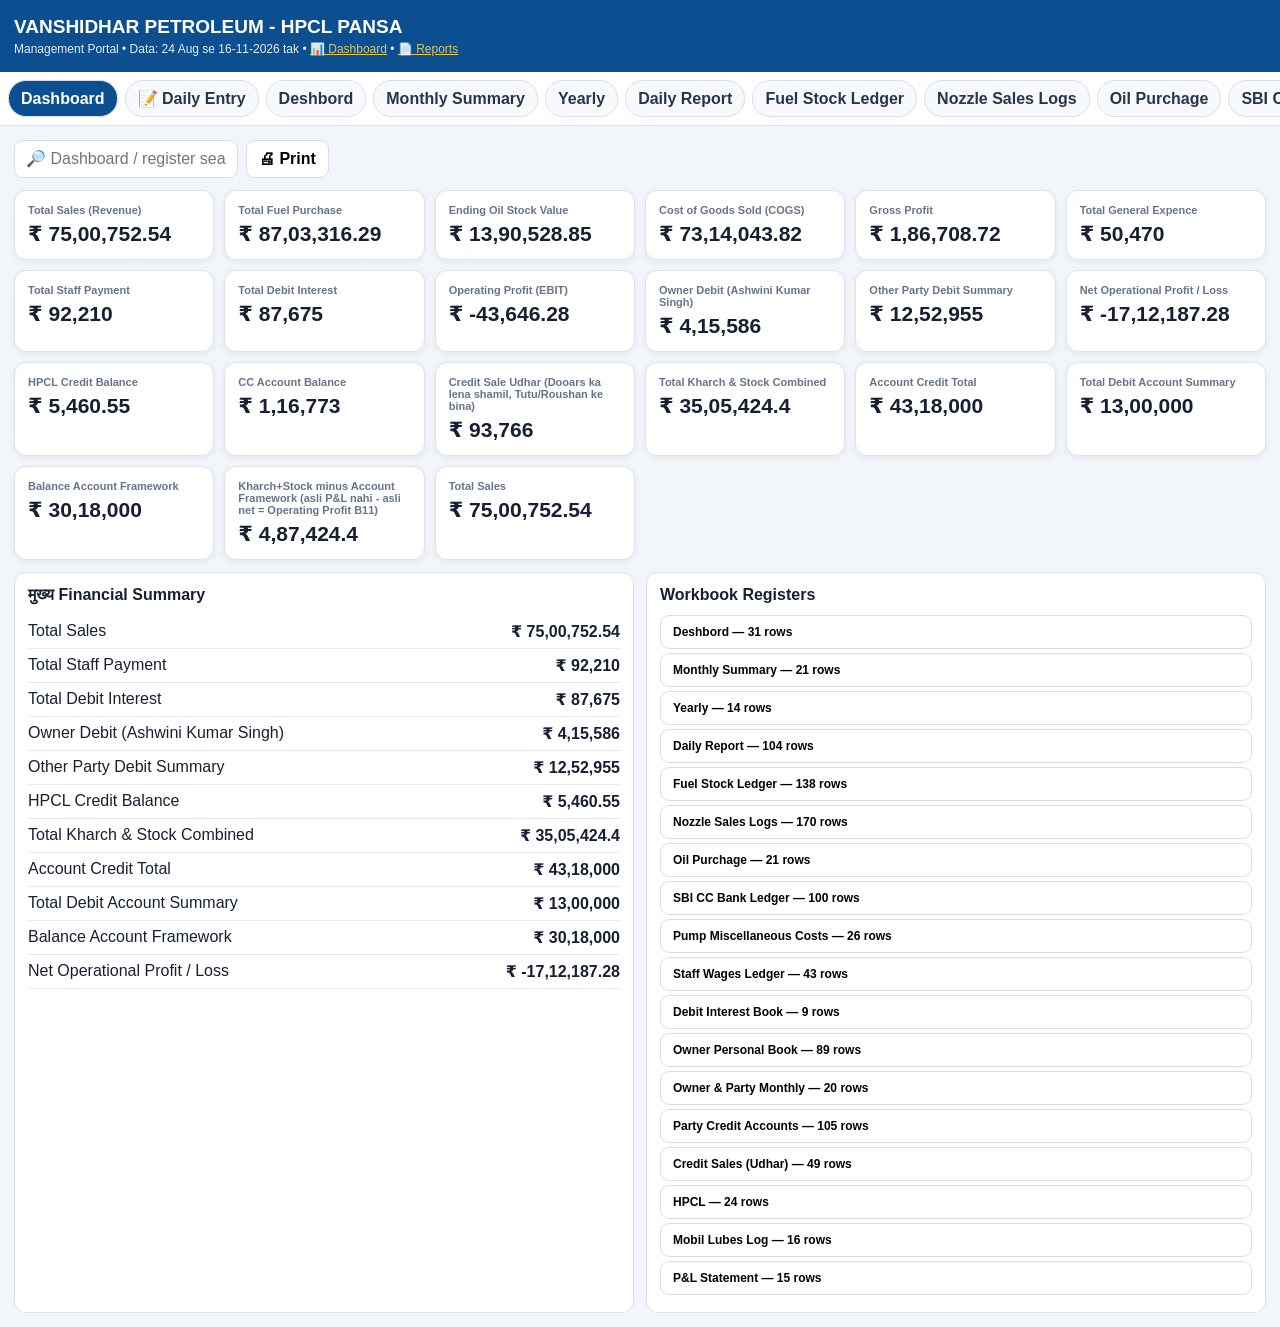
==== commit e5aaaea7: "16 Nov DSR: sabhi files update (bikri 1,50,172, short 46, UPI 86,833) Co-Authored-By: Claude Opus 5." ====
--- a/index.html
+++ b/index.html
@@ -35,7 +35,7 @@
 </style>
 </head>
 <body>
-<header><h1>VANSHIDHAR PETROLEUM - HPCL PANSA</h1><div class="sub">Management Portal • Data: 24 Aug se 15-11-2026 tak • <a href="dashboard.html" style="color:#ffd34a">📊 Dashboard</a> • <a href="https://github.com/vanshidharpetroleum-hue/VANSHIDHAR-PETROLEUM-HPCL-PORTAL-01/tree/main/Reports" style="color:#ffd34a">📄 Reports</a></div></header>
+<header><h1>VANSHIDHAR PETROLEUM - HPCL PANSA</h1><div class="sub">Management Portal • Data: 24 Aug se 16-11-2026 tak • <a href="dashboard.html" style="color:#ffd34a">📊 Dashboard</a> • <a href="https://github.com/vanshidharpetroleum-hue/VANSHIDHAR-PETROLEUM-HPCL-PORTAL-01/tree/main/Reports" style="color:#ffd34a">📄 Reports</a></div></header>
 <nav id="tabs"></nav>
 <main>
 <section id="dash">
@@ -108,7 +108,7 @@
 </section>
 </main>
 <script>
-const DATA={"metrics": {"Total Sales (Revenue)": 7350580.56, "Total Fuel Purchase": 8703316.29, "Ending Oil Stock Value": 1540700.83, "Cost of Goods Sold (COGS)": 7163871.85, "Gross Profit": 186708.72, "Total General Expence": 50470, "Total Staff Payment": 91710, "Total Debit Interest": 87675, "Operating Profit (EBIT)": -43146.28, "Owner Debit (Ashwini Kumar Singh)": 415586, "Other Party Debit Summary": 1252955, "Net Operational Profit / Loss": -1711687.28, "HPCL Credit Balance": 5460.55, "CC Account Balance": 29940, "Credit Sale Udhar (Dooars ka lena shamil, Tutu/Roushan ke bina)": 91766, "Total Kharch & Stock Combined": 3566263.38, "Account Credit Total": 4318000, "Total Debit Account Summary": 1300000, "Balance Account Framework": 3018000, "Kharch+Stock minus Account Framework (asli P&L nahi - asli net = Operating Profit B11)": 548263.38, "Total Sales": 7350580.56}, "sheets": {"Deshbord": [["VANSHIDHAR PETROLEUM | 24 Aug - 3 Nov 2026", "", "", "", ""], ["Description", "Amount Value (INR)", "", "", ""], ["Total Sales (Revenue)", 7350580.56, "", "", ""], ["Total Fuel Purchase", 8703316.29, "", "", ""], ["Ending Oil Stock Value", 1540700.83, "", "", ""], ["Cost of Goods Sold (COGS)", 7163871.85, "", "", ""], ["Gross Profit", 186708.72, "", "", ""], ["Total General Expence", 50470, "", "", ""], ["Total Staff Payment", 91710, "", "", ""], ["Total Debit Interest", 87675, "", "", ""], ["Operating Profit (EBIT)", -43146.28, "", "", ""], ["Owner Debit (Ashwini Kumar Singh)", 415586, "", "", ""], ["Other Party Debit Summary", 1252955, "", "", ""], ["Net Operational Profit / Loss", -1711687.28, "", "", ""], ["HPCL Credit Balance", 5460.55, "", "", ""], ["CC Account Balance", 29940, "", "", ""], ["Credit Sale Udhar (Dooars ka lena shamil, Tutu/Roushan ke bina)", 91766, "", "", ""], ["Total Kharch & Stock Combined", 3566263.38, "", "", ""], ["Account Credit Total", 4318000, "", "", ""], ["Total Debit Account Summary", 1300000, "", "", ""], ["Balance Account Framework", 3018000, "", "", ""], ["Kharch+Stock minus Account Framework (asli P&L nahi - asli net = Operating Profit B11)", 548263.38, "", "", ""], ["Chart data (formula se, Deshbord ka table)", "", "", "", ""], ["Metric", "Revenue", "Cost", "Profit", "Expense"], ["Total Sales", 7350580.56, "", "", ""], ["Cost of Goods Sold", "", 7163871.85, "", ""], ["Gross Profit", "", "", 186708.72, ""], ["Total Staff Payment", "", "", "", 91710], ["Total Debit Interest", "", "", "", 87675], ["Total General", "", "", "", 50470], ["Operating Profit", "", "", -43146.28, ""]], "Monthly Summary": [["Monthly Summery", "", "", "", "", "", "", "", "", "", "", "", "", "", ""], ["Description", "FY-2026 2027", "2026-08-01", "2026-09-01", "2026-10-01", "2026-11-01", "2026-12-01", "2027-01-01", "2027-02-01", "2027-03-01", "2027-04-01", "2027-05-01", "2027-06-01", "2027-07-01", "Total"], ["Total Sales (Revenue)", 7350580.56, 438754.02, 1514582.6, 3860123.3, 1537120.64, "", "", "", "", "", "", "", "", 7350580.56], ["Total Fuel Purchase", 8703316.29, 1414400.43, 2447705.54, 2420605.16, 2420605.16, "", "", "", "", "", "", "", "", 8703316.29], ["Ending Oil Stock Value", 1540700.83, 1258731.17, 2271429.65, 829580.28, 1781899.63, "", "", "", "", "", "", "", "", 1540700.83], ["Cost of Goods Sold (COGS)", 7163871.85, 398124.45, 1435007.06, 3862454.53, 1468285.8, "", "", "", "", "", "", "", "", 7163871.85], ["Gross Profit", 186708.72, 40629.57, 79575.53, -2331.23, 68834.84, "", "", "", "", "", "", "", "", 186708.72], ["Total General Expence", 50470, 6600, 10010, 21790, 12070, "", "", "", "", "", "", "", "", 50470], ["Total Staff Payment", 91710, 8230, 21560, 37760, 24160, "", "", "", "", "", "", "", "", 91710], ["Total Debit Interest", 87675, 35852, 13424, 38399, 0, "", "", "", "", "", "", "", "", 87675], ["Operating Profit (EBIT)", -43146.28, -10052.43, 34581.53, -100280.23, 32604.84, "", "", "", "", "", "", "", "", -43146.28], ["Owner Debit (Ashwini Kumar Singh)", 415586, 7135, 123369, 193032, 92050, "", "", "", "", "", "", "", "", 415586], ["Other Party Debit Summary (Dooars diesel nahi)", 1252955, 279093, 406710, 552629, 14523, "", "", "", "", "", "", "", "", 1252955], ["Net Operational Profit / Loss", -1711687.28, -296280.43, -495497.47, -845941.23, -73968.16, "", "", "", "", "", "", "", "", -1711687.28], ["HPCL Credit Balance", 5460.55, 410210, 72486.23, 5460.55, 5460.55, "", "", "", "", "", "", "", "", 5460.55], ["CC Account Balance", 125347.02, 1275432.28, 34550.85, 760937.02, 29940, "", "", "", "", "", "", "", "", 29940], ["Total Kharch & Stock Combined", 3144472.07, 3281283.45, 2953539.73, 2439587.85, 1960103.18, "", "", "", "", "", "", "", "", 3474497.38], ["Account Credit Total", 4318000, 4318000, 0, 0, 0, "", "", "", "", "", "", "", "", 4318000], ["Total Debit Account Summary", 1300000, 1300000, 0, 0, 0, "", "", "", "", "", "", "", "", 1300000], ["Balance Account Framework", 3018000, 3018000, 0, 0, 0, "", "", "", "", "", "", "", "", 3018000], ["Net Operational Profit / Loss", -126472.07, 263283.45, 2953539.73, 2439587.85, 1960103.18, "", "", "", "", "", "", "", "", -456497.38]], "Yearly": [["YEARLY REPORT | FY 2026-27  Aug se ", "", "", "", "", ""], ["Mad", "FY 2026-27 Rs.", "Aug-26", "Sep-26", "Oct-26 (26 tak)", "Nov-26 (1 Nov)"], ["Total Sales (Bikri)", 7350580.56, 438754.02, 1514582.6, 3860123.3, 1537120.64], ["Total Fuel Purchase (Kharid)", 8703316.29, 1414400.43, 2447705.54, 2420605.16, 2420605.16], ["Ending Stock Value", 1540700.83, 1258731.17, 2271429.65, 829580.28, 1781899.63], ["Cost of Goods Sold", 7163871.85, 398124.45, 1435007.06, 3862454.53, 1468285.8], ["Gross Profit", 186708.72, 40629.57, 79575.53, -2331.23, 68834.84], ["General Expense (Pump)", 50470, 6600, 10010, 21790, 12070], ["Staff Payment", 91710, 8230, 21560, 37760, 24160], ["Debit Interest", 87675, 35852, 13424, 38399, 0], ["Operating Profit / (Loss)", -43146.28, -10052.43, 34581.53, -100280.23, 32604.84], ["Owner Debit", 415586, 7135, 123369, 193032, 92050], ["Other Party Debit", 1252955, 279093, 406710, 552629, 14523], ["Net after Owner & Party", -1711687.28, -296280.43, -495497.47, -845941.23, -73968.16]], "Daily Report": [["DAILY SALES REPORT | 27 Aug se ", "", "", "", "", "", "", "", ""], ["Roz ki bikri (litre aur Rs.) aur dealer commission. Pump 1-26 Aug 2026 band tha. Source: register Nozzle Sales Logs + manager DSR. 26 Oct ki bikri aane par jodi jayegi.", "", "", "", "", "", "", "", ""], ["Date", "Din", "MS Litre", "MS Rs.", "HSD Litre", "HSD Rs.", "Kul Litre", "Kul Rs.", "Dealer Commission Rs."], ["2026-08-27", "Day", 682.34, 73079, 714.43, 72993, 1396.77, 146072, 4307.52], ["2026-08-28", "Day", 674.47, 72236, 40.71, 4159, 715.18, 76395, 2660.69], ["2026-08-29", "Day", 298, 31916, 13, 1328, 311, 33244, 1163.6], ["2026-08-30", "Day", 325.92, 34906, 68.83, 7032, 394.75, 41938, 1403.69], ["2026-08-31", "Day", 432.86, 46359, 927.33, 94745, 1360.19, 141104, 3870.46], ["2026-09-01", "Day", 163.58, 17519, 10.93, 1117, 174.51, 18636, 647.84], ["2026-09-02", "Day", 220.2, 23583, 12.97, 1325, 233.17, 24908, 867.89], ["2026-09-03", "Day", 299.81, 32056, 158.76, 16214, 458.57, 48270, 1520.3], ["2026-09-04", "Day", 212, 22667, 108, 11030, 320, 33697, 1064.8], ["2026-09-06", "Day", 427.55, 45714, 167.72, 17129, 595.27, 62843, 2027.22], ["2026-09-07", "Day", 383.95, 41052, 58.45, 5970, 442.4, 47022, 1599.29], ["2026-09-08", "Day", 255.87, 27358, 82.16, 8391, 338.03, 35749, 1169.49], ["2026-09-09", "Day", 313.28, 33496, 89.87, 9178, 403.15, 42674, 1406.15], ["2026-09-10", "Day", 383.32, 40985, 197.69, 20190, 581.01, 61175, 1931.07], ["2026-09-11", "Day", 337.29, 36063, 61.1, 6240, 398.39, 42303, 1428.34], ["2026-09-12", "Day", 367.65, 39309, 28.49, 2910, 396.14, 42219, 1465.45], ["2026-09-13", "Day", 435.28, 46540, 103.81, 10602, 539.09, 57142, 1903.21], ["2026-09-14", "Day", 336.64, 35994, 108.5, 11081, 445.14, 47075, 1539.63], ["2026-09-15", "Day", 387, 41378, 267, 27269, 654, 68647, 2111.4], ["2026-09-16", "Day", 273.72, 29266, 57.46, 5868, 331.18, 35134, 1178.04], ["2026-09-17", "Day", 257.74, 27558, 92.4, 9437, 350.14, 36995, 1201.17], ["2026-09-18", "Day", 408, 43623, 206, 21039, 614, 64662, 2044.8], ["2026-09-19", "Day", 320.8, 34300, 134, 13685, 454.8, 47985, 1540.64], ["2026-09-20", "Day", 366.94, 39233, 170.89, 17453, 537.83, 56686, 1804.51], ["2026-09-21", "Day", 413.2, 44179, 400.06, 40858, 813.26, 85037, 2530.3], ["2026-09-22", "Day", 319.25, 34134, 713.49, 72869, 1032.74, 107003, 2925.53], ["2026-09-23", "Day", 253.49, 27103, 280.07, 28604, 533.56, 55707, 1635.43], ["2026-09-24", "Day", 249.01, 26624, 77.84, 7950, 326.85, 34574, 1133.05], ["2026-09-25", "Day", 221.92, 23728, 273.25, 27907, 495.17, 51635, 1499.1], ["2026-09-26", "Day", 338.9, 36235, 43.42, 4434, 382.32, 40669, 1392.03], ["2026-09-27", "Day", 376.62, 40268, 308.18, 31474, 684.8, 71742, 2170.79], ["2026-09-28", "Day", 493.41, 52755, 99.88, 10201, 593.29, 62956, 2114.67], ["2026-09-29", "Day", 288.34, 30829, 441.87, 45128, 730.21, 75957, 2156.18], ["2026-09-30", "Day", 331.12, 35403, 196.57, 20076, 527.69, 55479, 1730.02], ["2026-10-01", "Day", 430.82, 46063, 3756.79, 383681, 4187.61, 429744, 10653.41], ["2026-10-02", "Day", 427.37, 45694, 675.04, 68942, 1102.41, 114636, 3244.1], ["2026-10-03", "Day", 394.16, 42144, 982.85, 100378, 1377.01, 142522, 3856.65], ["2026-10-04", "Day", 363.74, 38891, 598.63, 61138, 962.37, 100029, 2818.92], ["2026-10-05", "Day", 491.13, 52512, 680.16, 69465, 1171.29, 121977, 3498.68], ["2026-10-06", "Day", 402.12, 42995, 625.81, 63914, 1027.93, 106909, 3030], ["2026-10-07", "Day", 361.95, 38700, 595.25, 60793, 957.2, 99493, 2804.01], ["2026-10-08", "Day", 440.29, 47076, 628.51, 64190, 1068.8, 111266, 3181.53], ["2026-10-09", "Day", 379.73, 40601, 1031.6, 105357, 1411.33, 145958, 3918.81], ["2026-10-10", "Day", 586.82, 62743, 875.33, 89397, 1462.15, 152140, 4330.71], ["2026-10-11", "Day", 436.51, 46672, 112.55, 11495, 549.06, 58167, 1928.86], ["2026-10-12", "Day", 458.71, 49045, 9.79, 1000, 468.5, 50045, 1766.59], ["2026-10-13", "Day", 457.47, 48913, 0, 0, 457.47, 48913, 1738.39], ["2026-10-14", "Day", 394.92, 42225, 19.58, 2000, 414.5, 44225, 1547.69], ["2026-10-15", "Day", 431.59, 46146, 63.84, 6520, 495.43, 52666, 1793.26], ["2026-10-16", "Day", 516.19, 55191, 1944.14, 198555, 2460.33, 253746, 6627.46], ["2026-10-17", "Day", 561.76, 60063, 664.71, 67887, 1226.47, 127950, 3729.99], ["2026-10-18", "Day", 556.9, 59544, 1032.23, 105422, 1589.13, 164966, 4593.57], ["2026-10-19", "Day", 635.79, 67979, 590.52, 60310, 1226.31, 128289, 3833.25], ["2026-10-20", "Day", 519.89, 55587, 489.96, 50040, 1009.85, 105627, 3151.49], ["2026-10-21", "Day", 629.65, 67322, 712.06, 72723, 1341.71, 140045, 4101.61], ["2026-10-22", "Day", 798.12, 85335, 1260.76, 128761, 2058.88, 214096, 6058.68], ["2026-10-23", "Day", 496.15, 53048, 651.72, 66560, 1147.87, 119608, 3449.5], ["2026-10-24", "Day", 464.28, 49640, 54.46, 5562, 518.74, 55202, 1894.97], ["2026-10-25", "Day", 421.23, 45038, 333.27, 34037, 754.5, 79075, 2400.52], ["2026-10-26", "Day", 512.79, 54828, 610.29, 62329, 1123.08, 117157, 3413.3], ["2026-10-27", "Day", 461.61, 49355, 1687.79, 172374, 2149.4, 221729, 5804.81], ["2026-10-28", "Day", 469.74, 50225, 1822.24, 186105, 2291.98, 236330, 6158.39], ["2026-10-29", "Day", 194.39, 20784, 179, 18281, 373.39, 39065, 1168.28], ["2026-10-30", "Day", 80.31, 8587, 19.78, 2020, 100.09, 10607, 352.65], ["2026-10-31", "Day", 377.18, 40328, 270.4, 27616, 647.58, 67944, 2082.24], ["2026-11-01", "Day", 447.05, 47799, 715.68, 73092, 1162.73, 120891, 3416.42], ["2026-11-02", "Day", 525.48, 56184, 323.87, 33077, 849.35, 89261, 2774.11], ["2026-11-03", "Day", 600.23, 64177, 1452.57, 148351, 2052.8, 212528, 5767.04], ["2026-11-04", "Day", 444.75, 47553, 319.36, 32616, 764.11, 80169, 2456.51], ["2026-11-05", "Day", 59.48, 6360, 182, 18588, 241.48, 24948, 662.82], ["2026-11-06", "Day", 3.92, 419, 48.46, 4949, 52.38, 5368, 131.2], ["2026-11-07", "Day", 731.29, 78190, 638.71, 65231, 1370, 143421, 4311.81], ["2026-11-08", "Day", 420.93, 45005.84, 349.05, 35648, 769.98, 80654, 2437.25], ["2026-11-09", "Day", 620.44, 66337, 664.61, 67877, 1285.05, 134214, 3952.74], ["2026-11-10", "Day", 520.32, 55633, 769.03, 78541, 1289.35, 134174, 3822.89], ["2026-11-11", "Day", 799.9, 85525, 710.42, 72555, 1510.32, 158080, 4744.63], ["2026-11-12", "Day", 732.43, 78311, 628.12, 64150, 1360.55, 142461, 4290.72], ["2026-11-13", "Day", 541.67, 57915, 466.16, 47609, 1007.83, 105524, 3177.13], ["2026-11-14", "Day", 140.22, 14992, 403.23, 41182, 543.45, 56174, 1500.59], ["2026-11-15", "Day", 107.44, 11487, 369.78, 37766, 477.22, 49253, 1295.74], ["2026-11-16", "Day", "", "", "", "", "", "", 0], ["2026-11-17", "Day", "", "", "", "", "", "", ""], ["2026-11-18", "Day", "", "", "", "", "", "", ""], ["2026-11-19", "Day", "", "", "", "", "", "", ""], ["2026-11-20", "Day", "", "", "", "", "", "", ""], ["2026-11-21", "Day", "", "", "", "", "", "", ""], ["2026-11-22", "Day", "", "", "", "", "", "", ""], ["2026-11-23", "Day", "", "", "", "", "", "", ""], ["2026-11-24", "Day", "", "", "", "", "", "", ""], ["2026-11-25", "Day", "", "", "", "", "", "", ""], ["2026-11-26", "Day", "", "", "", "", "", "", ""], ["2026-11-27", "Day", "", "", "", "", "", "", ""], ["2026-11-28", "Day", "", "", "", "", "", "", ""], ["2026-11-29", "Day", "", "", "", "", "", "", ""], ["2026-11-30", "Day", "", "", "", "", "", "", ""], ["2026-12-01", "Day", "", "", "", "", "", "", ""], ["2026-12-02", "Day", "", "", "", "", "", "", ""], ["2026-12-03", "Day", "", "", "", "", "", "", ""], ["2026-12-04", "Day", "", "", "", "", "", "", ""], ["TOTAL", "", 32698.33, 3496609.84, 37735.24, 3853970, 70433.57, 7350580, 214818.23], ["Din ka average", "", "", "", "", "", 877.19, 91540.71, 2673.78]], "Fuel Stock Ledger": [["VANSHIDHAR PETROLEUM - HPCL PANSA (FUEL STOCK LEDGER)", "", "", "", "", "", "", "", "", "", "", ""], ["Date", "MS Opening", "MS Purchase", "MS Sale", "MS Closing", "Stock Value", "HSD Opening", "HSD Purchase", "HSD Sale", "HSD Closing", "Stock Value", "Status"], ["2026-08-26", 1141, 5000, 0, 6141, 657701.1, 1177, 9000, 0, 10177, 1039784.09, "Open"], ["2026-08-27", 6141, 0, 682.34, 5458.66, 584622.49, 10177, 0, 714.43, 9462.57, 966790.78, "Open"], ["2026-08-28", 5458.66, 0, 674.47, 4784.19, 512386.75, 9462.57, 0, 40.71, 9421.86, 962631.44, "Open"], ["2026-08-29", 4784.19, 0, 298, 4486.19, 480470.95, 9421.86, 0, 13, 9408.86, 961303.23, "Open"], ["2026-08-30", 4486.19, 0, 325.92, 4160.27, 445564.92, 9408.86, 0, 68.83, 9340.03, 954270.87, "Open"], ["2026-08-31", 4160.27, 0, 432.86, 3727.41, 399205.61, 9340.03, 0, 927.33, 8412.7, 859525.56, "Open"], ["", 4160.27, 5000, 2413.59, 3727.41, 399205.61, 9340.03, 9000, 1764.3, 8412.7, 859525.56, ""], ["2026-09-01", 3727.41, 0, 163.58, 3563.83, 381686.19, 8412.7, 0, 10.93, 8401.77, 858408.84, "Open"], ["2026-09-02", 3563.83, 0, 220.2, 3343.63, 358102.77, 8401.77, 0, 12.97, 8388.8, 857083.7, "Open"], ["2026-09-03", 3343.63, 0, 299.81, 3043.82, 325445.23, 8388.8, 0, 158.76, 8230.04, 840533.99, "Open"], ["2026-09-04", 3043.82, 0, 212, 2831.82, 302778.19, 8230.04, 0, 108, 8122.04, 829503.95, "Open"], ["2026-09-05", 2831.82, 0, 0, 2831.82, 302778.19, 8122.04, 0, 0, 8122.04, 829503.95, "Close"], ["2026-09-06", 2831.82, 0, 427.55, 2404.27, 257064.55, 8122.04, 0, 167.72, 7954.32, 812374.7, "Open"], ["2026-09-07", 2404.27, 0, 383.95, 2020.32, 216012.61, 7954.32, 0, 58.45, 7895.87, 806405.2, "Open"], ["2026-09-08", 2020.32, 0, 255.87, 1764.45, 188654.99, 7895.87, 0, 82.16, 7813.71, 798014.2, "Open"], ["2026-09-09", 1764.45, 8000, 313.28, 9451.17, 1010519.1, 7813.71, 4000, 89.87, 11723.84, 1197355.78, "Open"], ["2026-09-10", 9451.17, 0, 383.32, 9067.85, 969534.52, 11723.84, 0, 197.69, 11526.15, 1177165.7, "Open"], ["2026-09-11", 9067.85, 0, 337.29, 8730.56, 933471.48, 11526.15, 0, 61.1, 11465.05, 1170925.56, "Open"], ["2026-09-12", 8730.56, 0, 367.65, 8362.91, 894162.34, 11465.05, 0, 28.49, 11436.56, 1168015.87, "Open"], ["2026-09-13", 8362.91, 0, 435.28, 7927.63, 847622.2, 11436.56, 0, 103.81, 11332.75, 1157413.76, "Open"], ["2026-09-14", 7927.63, 0, 336.64, 7590.99, 811628.65, 11332.75, 0, 108.5, 11224.25, 1146781.62, "Open"], ["2026-09-15", 7590.99, 0, 387, 7203.99, 770250.61, 11224.25, 0, 267, 10957.25, 1119502.23, "Open"], ["2026-09-16", 7203.99, 0, 273.72, 6930.27, 740984.47, 10957.25, 0, 57.46, 10899.79, 1113631.54, "Open"], ["2026-09-17", 6930.27, 0, 257.74, 6672.53, 713426.91, 10899.79, 0, 92.4, 10807.39, 1104191.04, "Open"], ["2026-09-18", 6672.53, 0, 408, 6264.53, 669803.55, 10807.39, 0, 206, 10601.39, 1083144.02, "Open"], ["2026-09-19", 6264.53, 0, 320.8, 5943.73, 635503.61, 10601.39, 0, 134, 10467.39, 1069453.24, "Open"], ["2026-09-20", 5943.73, 0, 366.94, 5576.79, 596270.39, 10467.39, 0, 170.89, 10296.5, 1051993.41, "Open"], ["2026-09-21", 5576.79, 0, 413.2, 5163.59, 552091.04, 10296.5, 0, 400.06, 9896.44, 1011119.27, "Open"], ["2026-09-22", 5163.59, 0, 319.25, 4844.34, 517956.83, 9896.44, 0, 713.49, 9182.95, 938222.0, "Open"], ["2026-09-23", 4844.34, 0, 253.49, 4590.85, 490853.68, 9182.95, 0, 280.07, 8902.88, 909607.25, "Open"], ["2026-09-24", 4590.85, 0, 249.01, 4341.84, 464229.53, 8902.88, 0, 77.84, 8825.04, 901654.34, "Open"], ["2026-09-25", 4341.84, 0, 221.92, 4119.92, 440501.85, 8825.04, 0, 273.25, 8551.79, 873736.38, "Open"], ["2026-09-26", 4119.92, 0, 338.9, 3781.02, 404266.66, 8551.79, 0, 43.42, 8508.37, 869300.16, "Open"], ["2026-09-27", 3781.02, 0, 376.62, 3404.4, 363998.45, 8508.37, 0, 308.18, 8200.19, 837813.41, "Open"], ["2026-09-28", 3404.4, 0, 493.41, 2910.99, 311243.05, 8200.19, 0, 99.88, 8100.31, 827608.67, "Open"], ["2026-09-29", 2910.99, 0, 288.34, 2622.65, 280413.74, 8100.31, 0, 441.87, 7658.44, 782462.81, "Open"], ["2026-09-30", 2622.65, 8000, 331.12, 10291.53, 1100370.39, 7658.44, 4000, 196.57, 11461.87, 1171059.26, "Open"], ["", 2622.65, 16000, 9435.88, 10291.53, 1100370.39, 7658.44, 8000, 4950.83, 11461.87, 1171059.26, ""], ["2026-10-01", 10291.53, 0, 430.82, 9860.71, 1054307.11, 11461.87, 0, 3756.79, 7705.08, 787228.02, "Open"], ["2026-10-02", 9860.71, 0, 427.37, 9433.34, 1008612.71, 7705.08, 0, 675.04, 7030.04, 718259.19, "Open"], ["2026-10-03", 9433.34, 0, 394.16, 9039.18, 966469.13, 7030.04, 0, 982.85, 6047.19, 617841.4, "Open"], ["2026-10-04", 9039.18, 0, 363.74, 8675.44, 927578.04, 6047.19, 0, 598.63, 5448.56, 556679.38, "Open"], ["2026-10-05", 8675.44, 0, 491.13, 8184.31, 875066.43, 5448.56, 0, 680.16, 4768.4, 487187.43, "Open"], ["2026-10-06", 8184.31, 0, 402.12, 7782.19, 832071.75, 4768.4, 0, 625.81, 4142.59, 423248.42, "Open"], ["2026-10-07", 7782.19, 0, 361.95, 7420.24, 793372.06, 4142.59, 0, 595.25, 3547.34, 362431.73, "Open"], ["2026-10-08", 7420.24, 0, 440.29, 6979.95, 746296.25, 3547.34, 0, 628.51, 2918.83, 298216.86, "Open"], ["2026-10-09", 6979.95, 0, 379.73, 6600.22, 705695.52, 2918.83, 0, 1031.6, 1887.23, 192818.29, "Open"], ["2026-10-10", 6600.22, 0, 586.82, 6013.4, 642952.73, 1887.23, 0, 875.33, 1011.9, 103385.82, "Open"], ["2026-10-11", 6013.4, 0, 436.51, 5576.89, 596281.08, 1011.9, 0, 112.55, 899.35, 91886.59, "Open"], ["2026-10-12", 5576.89, 0, 458.71, 5118.18, 547235.81, 899.35, 0, 9.79, 889.56, 90886.35, "Open"], ["2026-10-13", 5118.18, 0, 457.47, 4660.71, 498323.11, 889.56, 0, 0, 889.56, 90886.35, "Open"], ["2026-10-14", 4660.71, 0, 394.92, 4265.79, 456098.27, 889.56, 0, 19.58, 869.98, 88885.86, "Open"], ["2026-10-15", 4265.79, 4000, 431.59, 7834.2, 837632.66, 869.98, 8000, 63.84, 8806.14, 899723.32, "Open"], ["2026-10-16", 7834.2, 0, 516.19, 7318.01, 782441.63, 8806.14, 0, 1944.14, 6862, 701090.54, "Open"], ["2026-10-17", 7318.01, 0, 561.76, 6756.25, 722378.25, 6862, 0, 664.71, 6197.29, 633177.12, "Open"], ["2026-10-18", 6756.25, 0, 556.9, 6199.35, 662834.5, 6197.29, 0, 1032.23, 5165.06, 527714.18, "Open"], ["2026-10-19", 6199.35, 0, 635.79, 5563.56, 594855.84, 5165.06, 0, 590.52, 4574.54, 467380.75, "Open"], ["2026-10-20", 5563.56, 0, 519.89, 5043.67, 539269.2, 4574.54, 0, 489.96, 4084.58, 417321.54, "Open"], ["2026-10-21", 5043.67, 0, 629.65, 4414.02, 471947.02, 4084.58, 0, 712.06, 3372.52, 344570.37, "Open"], ["2026-10-22", 4414.02, 0, 798.12, 3615.9, 386612.03, 3372.52, 0, 1260.76, 2111.76, 215758.52, "Open"], ["2026-10-23", 3615.9, 0, 496.15, 3119.75, 333563.67, 2111.76, 0, 651.72, 1460.04, 149172.29, "Open"], ["2026-10-24", 3119.75, 0, 464.28, 2655.47, 283922.85, 1460.04, 0, 54.46, 1405.58, 143551.89, "Open"], ["2026-10-25", 2393.49, 4000, 421.23, 5972.26, 638554.04, 1335.14, 8000, 333.27, 9001.87, 919360.98, "Open"], ["2026-10-26", 5830.86, 0, 512.79, 5318.07, 568608.04, 8782.12, 0, 610.29, 8171.83, 834589.0, "Open"], ["2026-10-27", 5310.72, 0, 461.61, 4849.11, 518466.84, 8148.37, 0, 1687.79, 6460.58, 659819.04, "Open"], ["2026-10-28", 4859.96, 0, 469.74, 4390.22, 469402.32, 6553.58, 0, 1822.24, 4731.34, 483211.75, "Open"], ["2026-10-29", 4386.95, 0, 194.39, 4192.56, 448268.52, 4689.61, 0, 179, 4510.61, 460668.6, "Open"], ["2026-10-30", 4178.8, 0, 80.31, 4098.49, 438210.55, 4526.06, 0, 19.78, 4506.28, 460226.38, "Open"], ["2026-10-31", 4109.88, 0, 377.18, 3732.7, 399100.28, 4485.42, 0, 270.4, 4215.02, 430479.99, "Open"], ["", 10291.53, 8000, 14153.31, 3732.7, 399100.28, 11461.87, 16000, 22979.06, 4215.02, 430479.99, ""], ["2026-11-01", 3732.7, 0, 447.05, 3285.65, 351301.7, 4215.02, 0, 715.68, 3499.34, 357387.59, "Open"], ["2026-11-02", 3285.65, 0, 525.48, 2760.17, 295117.38, 3499.34, 0, 323.87, 3175.47, 324310.75, "Open"], ["2026-11-03", 2760.17, 0, 600.23, 2159.94, 230940.78, 3175.47, 0, 1452.57, 1722.9, 175959.78, "Open"], ["2026-11-04", 2159.94, 0, 444.75, 1715.19, 183388.11, 1722.9, 0, 319.36, 1403.54, 143343.54, "Open"], ["2026-11-05", 1715.19, 0, 59.48, 1655.71, 177028.51, 1403.54, 0, 182, 1221.54, 124755.88, "Open"], ["2026-11-06", 1655.71, 4000, 3.92, 5651.79, 604289.39, 1221.54, 8000, 48.46, 9173.08, 936846.66, "Open"], ["2026-11-07", 5651.79, 0, 731.29, 4920.5, 526099.86, 9173.08, 0, 638.71, 8534.37, 871615.21, "Open"], ["2026-11-08", 4920.5, 0, 420.93, 4499.57, 481094.02, 8534.37, 0, 349.05, 8185.32, 835966.73, "Open"], ["2026-11-09", 4499.57, 0, 620.44, 3879.13, 414756.58, 8185.32, 0, 664.61, 7520.71, 768090.11, "Open"], ["2026-11-10", 3879.13, 0, 520.32, 3358.81, 359123.97, 7520.71, 0, 769.03, 6751.68, 689549.08, "Open"], ["2026-11-11", 3358.81, 0, 799.9, 2558.91, 273598.66, 6751.68, 0, 710.42, 6041.26, 616993.88, "Open"], ["2026-11-12", 2558.91, "", 732.43, 1826.48, 195287.24, 6041.26, "", 628.12, 5413.14, 552843.99, "Open"], ["2026-11-13", 1826.48, "", 541.67, 1284.81, 137371.89, 5413.14, "", 466.16, 4946.98, 505235.07, ""], ["2026-11-14", 1284.81, 0, 140.22, 1144.59, 122379.56, 4946.98, 0, 403.23, 4543.75, 464053.19, ""], ["2026-11-15", 1144.59, 4000, 107.44, 5037.15, 538572.08, 4543.75, 8000, 369.78, 12173.97, 1243327.56, ""], ["2026-11-16", "", "", "", "", "", "", "", "", "", "", ""], ["2026-11-17", "", "", "", "", "", "", "", "", "", "", ""], ["2026-11-18", "", "", "", "", "", "", "", "", "", "", ""], ["2026-11-19", "", "", "", "", "", "", "", "", "", "", ""], ["2026-11-20", "", "", "", "", "", "", "", "", "", "", ""], ["2026-11-21", "", "", "", "", "", "", "", "", "", "", ""], ["2026-11-22", "", "", "", "", "", "", "", "", "", "", ""], ["2026-11-23", "", "", "", "", "", "", "", "", "", "", ""], ["2026-11-24", "", "", "", "", "", "", "", "", "", "", ""], ["2026-11-25", "", "", "", "", "", "", "", "", "", "", ""], ["2026-11-26", "", "", "", "", "", "", "", "", "", "", ""], ["2026-11-27", "", "", "", "", "", "", "", "", "", "", ""], ["2026-11-28", "", "", "", "", "", "", "", "", "", "", ""], ["2026-11-29", "", "", "", "", "", "", "", "", "", "", ""], ["2026-11-30", "", "", "", "", "", "", "", "", "", "", ""], ["Total Sum Variance", 3732.7, 8000, 6695.55, 5037.15, 538572.08, 4215.02, 16000, 8041.05, 12173.97, 1243327.56, ""], ["", 1141, 37000, 32698.33, 5044.61, 539369.7, 1177, 49000, 37735.24, 12175.99, 1243533.86, ""], ["", 4436.82, 3903.61, "Ltr", "", "Stock Value", "Ltr", 10998.99, 7960.32, "", "", ""], ["", "", 417373.98, "Value", "", 1540700.83, "Value", 1123326.85, "", "", "", ""], ["Dip adjustment (24-Oct-2026 actual dip vs book): isme pehle ka jama farak (26 Aug-23 Oct) MS 275.95 / HSD 67.70 aur 24 Oct ka asli farak MS -13.97 / HSD +2.74 shamil", "", 261.98, "MS Ltr", "", "", "", 70.44, "HSD Ltr", "", "", ""], ["Book closing 24-Oct minus actual dip. MS dip 2,393.49 L / HSD dip 1,335.14 L (manager). Manager sheet: 24-Oct opening dip MS 2,843.80 / HSD 1,392.34 (register book 3,119.75 / 1,460.04). 25-Oct opening taken from actual dip.", "", "", "", "", "", "", "", "", "", "", ""], ["Dip adjustment (25-Oct-2026 actual dip vs book, tanker ke baad)", "", 141.4, "MS Ltr", "", "", "", 219.75, "HSD Ltr", "", "", ""], ["Actual dip 25-Oct close (= 26-Oct opening): MS 5,830.86 L, HSD 8,782.12 L (manager).", "", "", "", "", "", "", "", "", "", "", ""], ["25-Oct HSD tanker: invoice 8,000 L, received 7,971 L (29 L shortage on challan). Book purchase taken as 7,971 L.", "", "", "", "", "", "", "", "", "", "", ""], ["Dip adjustment (26-Oct-2026 actual dip vs book)", "", 7.35, "MS Ltr", "", "", "", 23.46, "HSD Ltr", "", "", ""], ["Actual dip 26-Oct close (= 27-Oct opening): MS 5,310.72 L (70.1 cm), HSD 8,148.37 L (72.6 cm) (manager).", "", "", "", "", "", "", "", "", "", "", ""], ["Dip adjustment (27-Oct-2026 actual dip vs book)", "", -10.85, "MS Ltr", "", "", "", -93, "HSD Ltr", "", "", ""], ["Actual dip 27-Oct close (= 28-Oct opening): MS 4,859.96 L (65.7 cm), HSD 6,553.58 L (62.2 cm). Book closing minus actual dip.", "", "", "", "", "", "", "", "", "", "", ""], ["Dip adjustment (28-Oct-2026 actual dip vs book)", "", 3.27, "MS Ltr", "", "", "", 41.73, "HSD Ltr", "", "", ""], ["Actual dip 28-Oct close (= 29-Oct opening): MS 4,386.95 L (61.0 cm), HSD 4,689.61 L (49.2 cm). Book closing minus actual = adjustment (manager).", "", "", "", "", "", "", "", "", "", "", ""], ["Dip adjustment (29-Oct-2026 actual dip vs book)", "", 13.76, "MS Ltr", "", "", "", -15.45, "HSD Ltr", "", "", ""], ["Actual dip 29-Oct close (= 30-Oct opening): MS 4,178.80 L (58.9 cm), HSD 4,526.06 L (48.0 cm) (manager). Book closing minus actual = adjustment.", "", "", "", "", "", "", "", "", "", "", ""], ["Dip adjustment (30-Oct-2026 actual dip vs book)", "", -11.39, "MS Ltr", "", "", "", 20.86, "HSD Ltr", "", "", ""], ["Actual dip 30-Oct close (= 31-Oct opening): MS 4,109.88 L (58.2 cm), HSD 4,485.42 L (47.7 cm) (manager). Book closing minus actual = adjustment.", "", "", "", "", "", "", "", "", "", "", ""], ["Dip adjustment (31-Oct-2026 actual dip vs book)", "", -7.46, "MS Ltr", "", "", "", -2.02, "HSD Ltr", "", "", ""], ["Actual dip 31-Oct close (= 1-Nov opening): MS 54.4 cm = 3,740.16 L, HSD 45.7 cm = 4,217.04 L (manager). Density MS 748.9, HSD 823.8. Book closing minus actual = adjustment.", "", "", "", "", "", "", "", "", "", "", ""], ["Nov-2026 (1 Nov) - 1 Nov ka asli dip aa gaya (neeche adjustment row). 4 Nov ka dip abhi nahi aaya (book closing).", "", "", "", "", "", "", "", "", "", "", ""], ["2026-11-01", 5044.61, 0, 447.05, 4597.56, 491571.12, 12175.99, 0, 715.68, 11460.31, 1170441.46, "Open"], ["2026-11-02", 3303.4, 0, 525.48, 2777.92, 297015.21, 3528.69, 0, 323.87, 3204.82, 327308.27, "Open"], ["2026-11-03", 2780.83, 0, 600.23, 2180.6, 233149.75, 3191.67, 0, 1452.57, 1739.1, 177614.28, "Open"], ["2026-11-04", 2197.21, 0, 444.75, 1752.46, 187373.02, 1771.12, 0, 319.36, 1451.76, 148268.25, "Open"], ["", "", 611.46, "Ltr", "", "Stock Value", "Ltr", 274.76, "", "", "", ""], ["", "", 65377.3, "Value", "", 93438.54, "Value", 28061.24, "", "", "", ""], ["Actual dip 1-Nov close (= 2-Nov opening): MS 49.8 cm = 3,303.40 L, HSD 40.4 cm = 3,528.69 L (manager). Density MS 749.1 (742.2 @23), HSD 824.6 (819.2 @23). Book closing minus actual = adjustment.", "", "", "", "", "", "", "", "", "", "", ""], ["Dip adjustment (1-Nov-2026 actual dip vs book)", "", 1294.16, "MS Ltr", "", "", "", 7931.62, "HSD Ltr", "", "", ""], ["Actual dip 2-Nov close (= 3-Nov opening): MS 44.1 cm = 2,780.83 L, HSD 37.7 cm = 3,191.67 L (manager). Density 3-Nov MS 749.1 (742.2 @23), HSD 824.9 (820.2 @22). Book closing minus actual = adjustment.", "", "", "", "", "", "", "", "", "", "", ""], ["Dip adjustment (2-Nov-2026 actual dip vs book)", "", -2.91, "MS Ltr", "", "", "", 13.15, "HSD Ltr", "", "", ""], ["Actual dip 3-Nov close (= 4-Nov opening): MS 37.4 cm = 2,197.21 L, HSD 25.2 cm = 1,771.12 L (manager, 4 Nov subah parchi). Density 4-Nov MS 749.2 (743.2 @22), HSD 824.9 (820.2 @22). Book closing minus actual = adjustment.", "", "", "", "", "", "", "", "", "", "", ""], ["Dip adjustment (3-Nov-2026 actual dip vs book)", "", -16.61, "MS Ltr", "", "", "", -32.02, "HSD Ltr", "", "", ""], ["Actual dip 4-Nov close (= 5-Nov opening): MS 1,762.88 L, HSD 1,450.26 L (manager, 5 Nov subah). Book closing minus actual = adjustment.", "", "", "", "", "", "", "", "", "", "", ""], ["Dip adjustment (4-Nov-2026 actual dip vs book)", "", -10.42, "MS Ltr", "", "", "", 1.5, "HSD Ltr", "", "", ""]], "Nozzle Sales Logs": [["VANSHIDHAR PETROLEUM - HPCL PANSA (NOZZLE SALES LOGS)", "", "", "", "", "", "", "", ""], ["Date", "Product", "Nozzle #", "Rate/Ltr", "Quantity (Ltr)", "Total Amount", "Payment Mode", "Customer Type", "Status"], ["2026-08-27", "MS(Petrol)", 3, 107.1, 682.34, 73078.61, "UPI/Cash", "Retail", "Open"], ["2026-08-27", "HSD(Diesel)", 3, 102.17, 714.43, 72993.31, "UPI/Cash", "Retail", "Open"], ["2026-08-28", "MS(Petrol)", 3, 107.1, 674.47, 72235.74, "UPI/Cash", "Retail", "Open"], ["2026-08-28", "HSD(Diesel)", 3, 102.17, 40.71, 4159.34, "UPI/Cash", "Retail", "Open"], ["2026-08-29", "MS(Petrol)", 3, 107.1, 298, 31915.8, "UPI/Cash", "Retail", "Open"], ["2026-08-29", "HSD(Diesel)", 3, 102.17, 13, 1328.21, "UPI/Cash", "Retail", "Open"], ["2026-08-30", "MS(Petrol)", 3, 107.1, 325.92, 34906.03, "UPI/Cash", "Retail", "Open"], ["2026-08-30", "HSD(Diesel)", 3, 102.17, 68.83, 7032.36, "UPI/Cash", "Retail", "Open"], ["2026-08-31", "MS(Petrol)", 3, 107.1, 432.86, 46359.31, "UPI/Cash", "Retail", "Open"], ["2026-08-31", "HSD(Diesel)", 3, 102.17, 927.33, 94745.31, "UPI/Cash", "Retail", "Open"], ["", "", "", "", 4177.89, 438754.02, "", "", ""], ["2026-09-01", "MS(Petrol)", 3, 107.1, 163.58, 17519.42, "UPI/Cash", "Retail", "Open"], ["2026-09-01", "HSD(Diesel)", 3, 102.17, 10.93, 1116.72, "UPI/Cash", "Retail", "Open"], ["2026-09-02", "MS(Petrol)", 3, 107.1, 220.2, 23583.42, "UPI/Cash", "Retail", "Open"], ["2026-09-02", "HSD(Diesel)", 3, 102.17, 12.97, 1325.14, "UPI/Cash", "Retail", "Open"], ["2026-09-03", "MS(Petrol)", 3, 106.92, 299.81, 32055.69, "UPI/Cash", "Retail", "Open"], ["2026-09-03", "HSD(Diesel)", 3, 102.13, 158.76, 16214.16, "UPI/Cash", "Retail", "Open"], ["2026-09-04", "MS(Petrol)", 3, 106.92, 212, 22667.04, "UPI/Cash", "Retail", "Open"], ["2026-09-04", "HSD(Diesel)", 3, 102.13, 108, 11030.04, "UPI/Cash", "Retail", "Open"], ["2026-09-05", "MS(Petrol)", 0, 106.92, 0, 0, "None", "Closed Operations", "Close"], ["2026-09-06", "MS(Petrol)", 3, 106.92, 427.55, 45713.65, "UPI/Cash", "Retail", "Open"], ["2026-09-06", "HSD(Diesel)", 3, 102.13, 167.72, 17129.24, "UPI/Cash", "Retail", "Open"], ["2026-09-07", "MS(Petrol)", 3, 106.92, 383.95, 41051.93, "UPI/Cash", "Retail", "Open"], ["2026-09-07", "HSD(Diesel)", 3, 102.13, 58.45, 5969.5, "UPI/Cash", "Retail", "Open"], ["2026-09-08", "MS(Petrol)", 3, 106.92, 255.87, 27357.62, "UPI/Cash", "Retail", "Open"], ["2026-09-08", "HSD(Diesel)", 3, 102.13, 82.16, 8391, "UPI/Cash", "Retail", "Open"], ["2026-09-09", "MS(Petrol)", 3, 106.92, 313.28, 33495.9, "UPI/Cash", "Retail", "Open"], ["2026-09-09", "HSD(Diesel)", 3, 102.13, 89.87, 9178.42, "UPI/Cash", "Retail", "Open"], ["2026-09-10", "MS(Petrol)", 3, 106.92, 383.32, 40984.57, "UPI/Cash", "Retail", "Open"], ["2026-09-10", "HSD(Diesel)", 3, 102.13, 197.69, 20190.08, "UPI/Cash", "Retail", "Open"], ["2026-09-11", "MS(Petrol)", 3, 106.92, 337.29, 36063.05, "UPI/Cash", "Retail", "Open"], ["2026-09-11", "HSD(Diesel)", 3, 102.13, 61.1, 6240.14, "UPI/Cash", "Retail", "Open"], ["2026-09-12", "MS(Petrol)", 3, 106.92, 367.65, 39309.14, "UPI/Cash", "Retail", "Open"], ["2026-09-12", "HSD(Diesel)", 3, 102.13, 28.49, 2909.68, "UPI/Cash", "Retail", "Open"], ["2026-09-13", "MS(Petrol)", 3, 106.92, 435.28, 46540.14, "UPI/Cash", "Retail", "Open"], ["2026-09-13", "HSD(Diesel)", 3, 102.13, 103.81, 10602.12, "UPI/Cash", "Retail", "Open"], ["2026-09-14", "MS(Petrol)", 3, 106.92, 336.64, 35993.55, "UPI/Cash", "Retail", "Open"], ["2026-09-14", "HSD(Diesel)", 3, 102.13, 108.5, 11081.1, "UPI/Cash", "Retail", "Open"], ["2026-09-15", "MS(Petrol)", 3, 106.92, 387, 41378.04, "UPI/Cash", "Retail", "Open"], ["2026-09-15", "HSD(Diesel)", 3, 102.13, 267, 27268.71, "UPI/Cash", "Retail", "Open"], ["2026-09-16", "MS(Petrol)", 3, 106.92, 273.72, 29266.14, "UPI/Cash", "Retail", "Open"], ["2026-09-16", "HSD(Diesel)", 3, 102.13, 57.46, 5868.39, "UPI/Cash", "Retail", "Open"], ["2026-09-17", "MS(Petrol)", 3, 106.92, 257.74, 27557.56, "UPI/Cash", "Retail", "Open"], ["2026-09-17", "HSD(Diesel)", 3, 102.13, 92.4, 9436.81, "UPI/Cash", "Retail", "Open"], ["2026-09-18", "MS(Petrol)", 3, 106.92, 408, 43623.36, "UPI/Cash", "Retail", "Open"], ["2026-09-18", "HSD(Diesel)", 3, 102.13, 206, 21038.78, "UPI/Cash", "Retail", "Open"], ["2026-09-19", "MS(Petrol)", 3, 106.92, 320.8, 34299.94, "UPI/Cash", "Retail", "Open"], ["2026-09-19", "HSD(Diesel)", 3, 102.13, 134, 13685.42, "UPI/Cash", "Retail", "Open"], ["2026-09-20", "MS(Petrol)", 3, 106.92, 366.94, 39233.22, "UPI/Cash", "Retail", "Open"], ["2026-09-20", "HSD(Diesel)", 3, 102.13, 170.89, 17453.0, "UPI/Cash", "Retail", "Open"], ["2026-09-21", "MS(Petrol)", 3, 106.92, 413.2, 44179.34, "UPI/Cash", "Retail", "Open"], ["2026-09-21", "HSD(Diesel)", 3, 102.13, 400.06, 40858.13, "UPI/Cash", "Retail", "Open"], ["2026-09-22", "MS(Petrol)", 3, 106.92, 319.25, 34134.21, "UPI/Cash", "Retail", "Open"], ["2026-09-22", "HSD(Diesel)", 3, 102.13, 713.49, 72868.73, "UPI/Cash", "Retail", "Open"], ["2026-09-23", "MS(Petrol)", 3, 106.92, 253.49, 27103.15, "UPI/Cash", "Retail", "Open"], ["2026-09-23", "HSD(Diesel)", 3, 102.13, 280.07, 28603.55, "UPI/Cash", "Retail", "Open"], ["2026-09-24", "MS(Petrol)", 3, 106.92, 249.01, 26624.15, "UPI/Cash", "Retail", "Open"], ["2026-09-24", "HSD(Diesel)", 3, 102.13, 77.84, 7949.8, "UPI/Cash", "Retail", "Open"], ["2026-09-25", "MS(Petrol)", 3, 106.92, 221.92, 23727.69, "UPI/Cash", "Retail", "Open"], ["2026-09-25", "HSD(Diesel)", 3, 102.13, 273.25, 27907.02, "UPI/Cash", "Retail", "Open"], ["2026-09-26", "MS(Petrol)", 3, 106.92, 338.9, 36235.19, "UPI/Cash", "Retail", "Open"], ["2026-09-26", "HSD(Diesel)", 3, 102.13, 43.42, 4434.48, "UPI/Cash", "Retail", "Open"], ["2026-09-27", "MS(Petrol)", 3, 106.92, 376.62, 40268.21, "UPI/Cash", "Retail", "Open"], ["2026-09-27", "HSD(Diesel)", 3, 102.13, 308.18, 31474.42, "UPI/Cash", "Retail", "Open"], ["2026-09-28", "MS(Petrol)", 3, 106.92, 493.41, 52755.4, "UPI/Cash", "Retail", "Open"], ["2026-09-28", "HSD(Diesel)", 3, 102.13, 99.88, 10200.74, "UPI/Cash", "Retail", "Open"], ["2026-09-29", "MS(Petrol)", 3, 106.92, 288.34, 30829.31, "UPI/Cash", "Retail", "Open"], ["2026-09-29", "HSD(Diesel)", 3, 102.13, 441.87, 45128.18, "UPI/Cash", "Retail", "Open"], ["2026-09-30", "MS(Petrol)", 3, 106.92, 331.12, 35403.35, "UPI/Cash", "Retail", "Open"], ["2026-09-30", "HSD(Diesel)", 3, 102.13, 196.57, 20075.69, "UPI/Cash", "Retail", "Open"], ["", "", "", "", 14386.71, 1514582.6, "", "", ""], ["2026-10-01", "MS(Petrol)", 3, 106.92, 430.82, 46063.27, "UPI/Cash", "Retail", "Open"], ["2026-10-01", "HSD(Diesel)", 3, 102.13, 3756.79, 383680.96, "UPI/Cash", "Retail", "Open"], ["2026-10-02", "MS(Petrol)", 3, 106.92, 427.37, 45694.4, "UPI/Cash", "Retail", "Open"], ["2026-10-02", "HSD(Diesel)", 3, 102.13, 675.04, 68941.84, "UPI/Cash", "Retail", "Open"], ["2026-10-03", "MS(Petrol)", 3, 106.92, 394.16, 42143.59, "UPI/Cash", "Retail", "Open"], ["2026-10-03", "HSD(Diesel)", 3, 102.13, 982.85, 100378.47, "UPI/Cash", "Retail", "Open"], ["2026-10-04", "MS(Petrol)", 3, 106.92, 363.74, 38891.08, "UPI/Cash", "Retail", "Open"], ["2026-10-04", "HSD(Diesel)", 3, 102.13, 598.63, 61138.08, "UPI/Cash", "Retail", "Open"], ["2026-10-05", "MS(Petrol)", 3, 106.92, 491.13, 52511.62, "UPI/Cash", "Retail", "Open"], ["2026-10-05", "HSD(Diesel)", 3, 102.13, 680.16, 69464.74, "UPI/Cash", "Retail", "Open"], ["2026-10-06", "MS(Petrol)", 3, 106.92, 402.12, 42994.67, "UPI/Cash", "Retail", "Open"], ["2026-10-06", "HSD(Diesel)", 3, 102.13, 625.81, 63913.98, "UPI/Cash", "Retail", "Open"], ["2026-10-07", "MS(Petrol)", 3, 106.92, 361.95, 38699.69, "UPI/Cash", "Retail", "Open"], ["2026-10-07", "HSD(Diesel)", 3, 102.13, 595.25, 60792.88, "UPI/Cash", "Retail", "Open"], ["2026-10-08", "MS(Petrol)", 3, 106.92, 440.29, 47075.81, "UPI/Cash", "Retail", "Open"], ["2026-10-08", "HSD(Diesel)", 3, 102.13, 628.51, 64189.73, "UPI/Cash", "Retail", "Open"], ["2026-10-09", "MS(Petrol)", 3, 106.92, 379.73, 40600.73, "UPI/Cash", "Retail", "Open"], ["2026-10-09", "HSD(Diesel)", 3, 102.13, 1031.6, 105357.31, "UPI/Cash", "Retail", "Open"], ["2026-10-10", "MS(Petrol)", 3, 106.92, 586.82, 62742.79, "UPI/Cash", "Retail", "Open"], ["2026-10-10", "HSD(Diesel)", 3, 102.13, 875.33, 89397.45, "UPI/Cash", "Retail", "Open"], ["2026-10-11", "MS(Petrol)", 3, 106.92, 436.51, 46671.65, "UPI/Cash", "Retail", "Open"], ["2026-10-11", "HSD(Diesel)", 3, 102.13, 112.55, 11494.73, "UPI/Cash", "Retail", "Open"], ["2026-10-12", "MS(Petrol)", 3, 106.92, 458.71, 49045.27, "UPI/Cash", "Retail", "Open"], ["2026-10-12", "HSD(Diesel)", 3, 102.13, 9.79, 999.85, "UPI/Cash", "Retail", "Open"], ["2026-10-13", "MS(Petrol)", 3, 106.92, 457.47, 48912.69, "UPI/Cash", "Retail", "Open"], ["2026-10-13", "HSD(Diesel)", 3, 102.13, 0, 0, "UPI/Cash", "Retail", "Open"], ["2026-10-14", "MS(Petrol)", 3, 106.92, 394.92, 42224.85, "UPI/Cash", "Retail", "Open"], ["2026-10-14", "HSD(Diesel)", 3, 102.13, 19.58, 1999.71, "UPI/Cash", "Retail", "Open"], ["2026-10-15", "MS(Petrol)", 3, 106.92, 431.59, 46145.6, "UPI/Cash", "Retail", "Open"], ["2026-10-15", "HSD(Diesel)", 3, 102.13, 63.84, 6519.98, "UPI/Cash", "Retail", "Open"], ["2026-10-16", "MS(Petrol)", 3, 106.92, 516.19, 55191.03, "UPI/Cash", "Retail", "Open"], ["2026-10-16", "HSD(Diesel)", 3, 102.13, 1944.14, 198555.02, "UPI/Cash", "Retail", "Open"], ["2026-10-17", "MS(Petrol)", 3, 106.92, 561.76, 60063.38, "UPI/Cash", "Retail", "Open"], ["2026-10-17", "HSD(Diesel)", 3, 102.13, 664.71, 67886.83, "UPI/Cash", "Retail", "Open"], ["2026-10-18", "MS(Petrol)", 3, 106.92, 556.9, 59543.75, "UPI/Cash", "Retail", "Open"], ["2026-10-18", "HSD(Diesel)", 3, 102.13, 1032.23, 105421.65, "UPI/Cash", "Retail", "Open"], ["2026-10-19", "MS(Petrol)", 3, 106.92, 635.79, 67978.67, "UPI/Cash", "Retail", "Open"], ["2026-10-19", "HSD(Diesel)", 3, 102.13, 590.52, 60309.81, "UPI/Cash", "Retail", "Open"], ["2026-10-20", "MS(Petrol)", 3, 106.92, 519.89, 55586.64, "UPI/Cash", "Retail", "Open"], ["2026-10-20", "HSD(Diesel)", 3, 102.13, 489.96, 50039.61, "UPI/Cash", "Retail", "Open"], ["2026-10-21", "MS(Petrol)", 3, 106.92, 629.65, 67322.18, "UPI/Cash", "Retail", "Open"], ["2026-10-21", "HSD(Diesel)", 3, 102.13, 712.06, 72722.69, "UPI/Cash", "Retail", "Open"], ["2026-10-22", "MS(Petrol)", 3, 106.92, 798.12, 85334.99, "UPI/Cash", "Retail", "Open"], ["2026-10-22", "HSD(Diesel)", 3, 102.13, 1260.76, 128761.42, "UPI/Cash", "Retail", "Open"], ["2026-10-23", "MS(Petrol)", 3, 106.92, 496.15, 53048.36, "UPI/Cash", "Retail", "Open"], ["2026-10-23", "HSD(Diesel)", 3, 102.13, 651.72, 66560.16, "UPI/Cash", "Retail", "Open"], ["2026-10-24", "MS(Petrol)", 3, 106.92, 464.28, 49640.82, "UPI/Cash", "Retail", "Open"], ["2026-10-24", "HSD(Diesel)", 3, 102.13, 54.46, 5562.0, "UPI/Cash", "Retail", "Open"], ["2026-10-25", "MS(Petrol)", 3, 106.92, 421.23, 45037.91, "UPI/Cash", "Retail", "Open"], ["2026-10-25", "HSD(Diesel)", 3, 102.13, 333.27, 34036.87, "UPI/Cash", "Retail", "Open"], ["2026-10-26", "MS(Petrol)", 3, 106.92, 512.79, 54827.51, "UPI/Cash", "Retail", "Open"], ["2026-10-26", "HSD(Diesel)", 3, 102.13, 610.29, 62328.92, "UPI/Cash", "Retail", "Open"], ["2026-10-27", "MS(Petrol)", 3, 106.92, 461.61, 49355.34, "UPI/Cash", "Retail", "Open"], ["2026-10-27", "HSD(Diesel)", 3, 102.13, 1687.79, 172373.99, "UPI/Cash", "Retail", "Open"], ["2026-10-28", "MS(Petrol)", 3, 106.92, 469.74, 50224.6, "UPI/Cash", "Retail", "Open"], ["2026-10-28", "HSD(Diesel)", 3, 102.13, 1822.24, 186105.37, "UPI/Cash", "Retail", "Open"], ["2026-10-29", "MS(Petrol)", 3, 106.92, 194.39, 20784.18, "UPI/Cash", "Retail", "Open"], ["2026-10-29", "HSD(Diesel)", 3, 102.13, 179, 18281.27, "UPI/Cash", "Retail", "Open"], ["2026-10-30", "MS(Petrol)", 3, 106.92, 80.31, 8586.75, "UPI/Cash", "Retail", "Open"], ["2026-10-30", "HSD(Diesel)", 3, 102.13, 19.78, 2020.13, "UPI/Cash", "Retail", "Open"], ["2026-10-31", "MS(Petrol)", 3, 106.92, 377.18, 40328.09, "UPI/Cash", "Retail", "Open"], ["2026-10-31", "HSD(Diesel)", 3, 102.13, 270.4, 27615.95, "UPI/Cash", "Retail", "Open"], ["", "", "", "", 32517.39, 3860123.3, "", "", ""], ["2026-11-01", "MS(Petrol)", 3, 106.92, 447.05, 47798.59, "UPI/Cash", "Retail", "Open"], ["2026-11-01", "HSD(Diesel)", 3, 102.13, 715.68, 73092.4, "UPI/Cash", "Retail", "Open"], ["2026-11-02", "MS(Petrol)", 3, 106.92, 525.48, 56184.32, "UPI/Cash", "Retail", "Open"], ["2026-11-02", "HSD(Diesel)", 3, 102.13, 323.87, 33076.84, "UPI/Cash", "Retail", "Open"], ["2026-11-03", "MS(Petrol)", 3, 106.92, 600.23, 64176.59, "UPI/Cash", "Retail", "Open"], ["2026-11-03", "HSD(Diesel)", 3, 102.13, 1452.57, 148350.97, "UPI/Cash", "Retail", "Open"], ["2026-11-04", "MS(Petrol)", 3, 106.92, 444.75, 47552.67, "UPI/Cash", "Retail", "Open"], ["2026-11-04", "HSD(Diesel)", 3, 102.13, 319.36, 32616.24, "UPI/Cash", "Retail", "Open"], ["2026-11-05", "MS(Petrol)", 3, 106.92, 59.48, 6359.6, "UPI/Cash", "Retail", "Open"], ["2026-11-05", "HSD(Diesel)", 3, 102.13, 182, 18587.66, "UPI/Cash", "Retail", "Open"], ["2026-11-06", "MS(Petrol)", 3, 106.92, 3.92, 419.13, "UPI/Cash", "Retail", "Open"], ["2026-11-06", "HSD(Diesel)", 3, 102.13, 48.46, 4949.22, "UPI/Cash", "Retail", "Open"], ["2026-11-07", "MS(Petrol)", 3, 106.92, 731.29, 78189.53, "UPI/Cash", "Retail", "Open"], ["2026-11-07", "HSD(Diesel)", 3, 102.13, 638.71, 65231.45, "UPI/Cash", "Retail", "Open"], ["2026-11-08", "MS(Petrol)", 3, 106.92, 420.93, 45005.84, "UPI/Cash", "Retail", "Open"], ["2026-11-08", "HSD(Diesel)", 3, 102.13, 349.05, 35648.48, "UPI/Cash", "Retail", "Open"], ["2026-11-09", "MS(Petrol)", 3, 106.92, 620.44, 66337.44, "UPI/Cash", "Retail", "Open"], ["2026-11-09", "HSD(Diesel)", 3, 102.13, 664.61, 67876.62, "UPI/Cash", "Retail", "Open"], ["2026-11-10", "MS(Petrol)", 3, 106.92, 520.32, 55632.61, "UPI/Cash", "Retail", "Open"], ["2026-11-10", "HSD(Diesel)", 3, 102.13, 769.03, 78541.03, "UPI/Cash", "Retail", "Open"], ["2026-11-11", "MS(Petrol)", 3, 106.92, 799.9, 85525.31, "UPI/Cash", "Retail", "Open"], ["2026-11-11", "HSD(Diesel)", 3, 102.13, 710.42, 72555.19, "UPI/Cash", "Retail", "Open"], ["2026-11-12", "MS(Petrol)", 3, 106.92, 732.43, 78311.42, "UPI/Cash", "Retail", "Open"], ["2026-11-12", "HSD(Diesel)", 3, 102.13, 628.12, 64149.9, "UPI/Cash", "Retail", "Open"], ["2026-11-13", "MS(Petrol)", 3, 106.92, 541.67, 57915.36, "UPI/Cash", "Retail", "Open"], ["2026-11-13", "HSD(Diesel)", 3, 102.13, 466.16, 47608.92, "UPI/Cash", "Retail", "Open"], ["2026-11-14", "MS(Petrol)", 3, 106.92, 140.22, 14992.32, "UPI/Cash", "Retail", "Open"], ["2026-11-14", "HSD(Diesel)", 3, 102.13, 403.23, 41181.88, "UPI/Cash", "Retail", "Open"], ["2026-11-15", "MS(Petrol)", 3, 106.92, 107.44, 11487.48, "UPI/Cash", "Retail", "Open"], ["2026-11-15", "HSD(Diesel)", 3, 102.13, 369.78, 37765.63, "UPI/Cash", "Retail", "Open"], ["", "", "", "", 14736.6, 1537120.64, "", "", ""], ["", "", "", "", 65818.59, 7350580.56, "", "", ""]], "Oil Purchage": [["VANSHIDHAR PETROLEUM - HPCL PANSA", "", "", "", "", "", ""], ["Date", "Product", "HPCL Invoice/Challan", "Quantity (Ltr)", "Rate", "Amount", "Status"], ["2026-08-26", "MS(Petrol)", 9024681788, 5000, 103.3, 516477, "Open"], ["2026-08-26", "HSD ( Diesel )", 9024681788, 9000, 99.77, 897923.43, "Open"], ["", "", "", 14000, "", 1414400.43, ""], ["2026-09-09", "MS(Petrol)", 9025011982, 8000, 103.12, 824935.3, "Open"], ["2026-09-09", "HSD ( Diesel )", 9025011982, 4000, 99.73, 398917.47, "Open"], ["2026-09-30", "MS(Petrol)", 9025452079, 8000, 103.12, 824935.3, "Open"], ["2026-09-30", "HSD ( Diesel )", 9025452079, 4000, 99.73, 398917.47, "Open"], ["", "", "", 24000, "", 2447705.54, ""], ["2026-10-15", "MS(Petrol)", 9025829174, 4000, 103.12, 412467.65, "Open"], ["2026-10-15", "HSD ( Diesel )", 9025829174, 8000, 99.73, 797834.93, "Open"], ["2026-10-25", "MS(Petrol)", 9026020015, 4000, 103.12, 412467.65, "Open"], ["2026-10-25", "HSD ( Diesel )", 9026020015, 8000, 99.73, 797834.93, "Open"], ["", "", "", 24000, "", 2420605.16, ""], ["2026-11-06", "MS(Petrol)", 9026334675, 4000, 103.12, 412467.65, "Open"], ["2026-11-06", "HSD ( Diesel )", 9026334675, 8000, 99.73, 797834.93, "Open"], ["2026-11-14", "MS(Petrol)", 9026512451, 4000, 103.12, 412467.65, "Open"], ["2026-11-14", "HSD ( Diesel )", 9026512451, 8000, 99.73, 797834.93, "Open"], ["", "", "", 24000, "", 2420605.16, ""], ["", "", "", 86000, "", 8703316.29, ""]], "SBI CC Bank Ledger": [["VANSHIDHAR PETROLEUM - HPCL PANSA (SBI CC BANK LEDGER)", "", "", "", "", "", ""], ["Date", "Bank/Account No", "Particular Description", "Credit (+)", "Debit (-)", "Balance Out", "Status"], ["2026-08-24", "SBI/45496939063", "CC Loan Account Credit Vanshidhar", 3000000, 0, 3000000, "Open"], ["2026-08-24", "SBI/45496939063", "CC Loan Se Kisi Trust Ke Name Pe Debit", 0, 17704.72, 2982295.28, "Open"], ["2026-08-24", "SBI/45496939063", "Edfs Account Close Debit", 0, 900000, 2082295.28, "Open"], ["2026-08-24", "SBI/45496939063", "Customer Online Payment Status,purchase & Intrest", 0, 900000, 1182295.28, "Open"], ["2026-08-25", "SBI/45496939063", "CC Loan Account Debit Against Charges", 0, 14160, 1168135.28, "Open"], ["2026-08-27", "SBI/45496939063", "Customer Online Payment", 39745, 0, 1207880.28, "Open"], ["2026-08-28", "SBI/45496939063", "Customer Online Payment", 33573, 0, 1241453.28, "Open"], ["2026-08-29", "SBI/45496939063", "Customer Online Payment", 10074, 0, 1251527.28, "Open"], ["2026-08-30", "SBI/45496939063", "Customer Online Payment", 13815, 0, 1265342.28, "Open"], ["2026-08-31", "SBI/45496939063", "Customer Online Payment & Intrest Debit", 14082, 3992, 1275432.28, "Open"], ["2026-09-01", "SBI/45496939063", "Customer Online Payment", 2974, 0, 1278406.28, "Open"], ["2026-09-02", "SBI/45496939063", "Customer Online Payment", 12059.84, 0, 1290466.12, "Open"], ["2026-09-03", "SBI/45496939063", "Customer Online Payment", 25275, 0, 1315741.12, "Open"], ["2026-09-04", "SBI/45496939063", "Customer Online Payment", 17603, 0, 1333344.12, "Open"], ["2026-09-05", "SBI/45496939063", "Customer Online Payment", 1031, 0, 1334375.12, "Open"], ["2026-09-06", "SBI/45496939063", "Customer Online Payment", 26758, 0, 1361133.12, "Open"], ["2026-09-07", "SBI/45496939063", "Customer Online Payment", 21038, 0, 1382171.12, "Open"], ["2026-09-08", "SBI/45496939063", "Customer Online Payment Status,purchase", 17356, 820000, 579527.12, "Open"], ["2026-09-08", "SBI/45496939063", "Debit Itrest", 0, 13424, 566103.12, "Open"], ["2026-09-09", "SBI/45496939063", "Customer Online Payment", 17750, 0, 583853.12, "Open"], ["2026-09-10", "SBI/45496939063", "Customer Online Payment", 21991, 0, 605844.12, "Open"], ["2026-09-11", "SBI/45496939063", "Customer Online Payment", 41398, 0, 647242.12, "Open"], ["2026-09-12", "SBI/45496939063", "Customer Online Payment", 25597, 0, 672839.12, "Open"], ["2026-09-13", "SBI/45496939063", "Customer Online Payment", 25216, 0, 698055.12, "Open"], ["2026-09-14", "SBI/45496939063", "Customer Online Payment Status", 24613, 0, 722668.12, "Open"], ["2026-09-15", "SBI/45496939063", "Customer Online Payment Status", 26830, 0, 749498.12, "Open"], ["2026-09-16", "SBI/45496939063", "Customer Online Payment Status", 17948, 0, 767446.12, "Open"], ["2026-09-17", "SBI/45496939063", "Customer Online Payment Status", 14708, 0, 782154.12, "Open"], ["2026-09-18", "SBI/45496939063", "Customer Online Payment Status", 25349, 0, 807503.12, "Open"], ["2026-09-19", "SBI/45496939063", "Customer Online Payment Status", 31170, 0, 838673.12, "Open"], ["2026-09-20", "SBI/45496939063", "Customer Online Payment Status", 36135, 0, 874808.12, "Open"], ["2026-09-21", "SBI/45496939063", "Customer Online Payment Status", 62739, 0, 937547.12, "Open"], ["2026-09-22", "SBI/45496939063", "Customer Online Payment Status", 80317, 0, 1017864.12, "Open"], ["2026-09-23", "SBI/45496939063", "Customer Online Payment Status", 23621, 0, 1041485.12, "Open"], ["2026-09-24", "SBI/45496939063", "Customer Online Payment Status", 15477, 0, 1056962.12, "Open"], ["2026-09-25", "SBI/45496939063", "Customer Online Payment Status", 22599, 0, 1079561.12, "Open"], ["2026-09-26", "SBI/45496939063", "Customer Online Payment Status", 22757, 0, 1102318.12, "Open"], ["2026-09-27", "SBI/45496939063", "Customer Online Payment Status", 43097, 0, 1145415.12, "Open"], ["2026-09-28", "SBI/45496939063", "Customer Online Payment Status", 38086, 0, 1183501.12, "Open"], ["2026-09-29", "SBI/45496939063", "Customer Online Payment Status", 75568, 0, 1259069.12, "Open"], ["2026-09-30", "SBI/45496939063", "Customer Online Payment Status,purchase", 0, 1000000, 259069.12, "Open"], ["2026-09-30", "SBI/45496939063", "Customer Online Payment Status,purchase", 0, 250000, 9069.12, "Open"], ["2026-09-30", "SBI/45496939063", "Customer Online Payment Status,purchase & Intrest", 42046.73, 16565, 34550.85, "Open"], ["2026-10-01", "SBI/45496939063", "Customer Online Payment Status", 61298, 0, 95848.85, "Open"], ["2026-10-02", "SBI/45496939063", "Customer Online Payment Status", 54399, 0, 150247.85, "Open"], ["2026-10-03", "SBI/45496939063", "Customer Online Payment Status", 54082, 0, 204329.85, "Open"], ["2026-10-04", "SBI/45496939063", "Customer Online Payment Status", 47353, 0, 251682.85, "Open"], ["2026-10-05", "SBI/45496939063", "Customer Online Payment Status", 59281, 0, 310963.85, "Open"], ["2026-10-06", "SBI/45496939063", "Customer Online Payment Status", 59344, 0, 370307.85, "Open"], ["2026-10-07", "SBI/45496939063", "Customer Online Payment Status", 135919, 0, 506226.85, "Open"], ["2026-10-08", "SBI/45496939063", "Customer Online Payment Status", 67936, 0, 574162.85, "Open"], ["2026-10-09", "SBI/45496939063", "Customer Online Payment Status", 167602.92, 0, 741765.77, "Open"], ["2026-10-10", "SBI/45496939063", "Customer Online Payment Status", 88369, 0, 830134.77, "Open"], ["2026-10-11", "SBI/45496939063", "Customer Online Payment Status", 144035, 0, 974169.77, "Open"], ["2026-10-12", "SBI/45496939063", "Customer Online Payment Status", 75027, 0, 1049196.77, "Open"], [".", "SBI/45496939063", "Customer Online Payment Status & Oil Purchase Hpcl", 44953, 1000000, 94149.77, "Open"], ["2026-10-14", "SBI/45496939063", "Customer Online Payment Status & Oil Purchase Hpcl", 66739, 153700, 7188.77, "Open"], ["2026-10-15", "SBI/45496939063", "Customer Online Payment Status", 26086, 0, 33274.77, "Open"], ["2026-10-16", "SBI/45496939063", "Customer Online Payment Status", 107682, 0, 140956.77, "Open"], ["2026-10-17", "SBI/45496939063", "Customer Online Payment Status", 79521.03, 0, 220477.8, "Open"], ["2026-10-18", "SBI/45496939063", "Customer Online Payment Status", 102739, 0, 323216.8, "Open"], ["2026-10-19", "SBI/45496939063", "Customer Online Payment Status", 66152, 0, 389368.8, "Open"], ["2026-10-20", "SBI/45496939063", "Customer Online Payment Status", 140322, 0, 529690.8, "Open"], ["2026-10-21", "SBI/45496939063", "Customer Online Payment Status", 95878, 0, 625568.8, "Open"], ["2026-10-22", "SBI/45496939063", "Customer Online Payment Status", 212516.46, 0, 838085.26, "Open"], ["2026-10-23", "SBI/45496939063", "Customer Online Payment Status", 228902, 0, 1066987.26, "Open"], ["2026-10-24", "SBI/45496939063", "Customer Online Payment Status & Oil Purchase Hpcl", 153653, 1213833, 6807.26, "Open"], ["2026-10-25", "SBI/45496939063", "Customer Online Payment Status", 26578, 0, 33385.26, "Open"], ["2026-10-26", "SBI/45496939063", "Customer Online Payment Status", 64084, 0, 97469.26, "Open"], ["2026-10-27", "SBI/45496939063", "Dooars Construction NEFT (27-Oct)", 459387, 0, 556856.26, "Open"], ["2026-10-28", "SBI/45496939063", "Customer Online Payment 88,390.76 (UPI) + 40,000 cash transfer (purana cash + Ajit/Babu/Rahul ka 15,914 mila kar) 28-Oct", 128390.76, 0, 685247.02, "Open"], ["2026-10-29", "SBI/45496939063", "Customer Online Payment / jama 29-Oct (manager ke kehne par 28,430 = 22,980 UPI + 5,450 Devraj online)", 28430, 0, 713677.02, "Open"], ["2026-10-30", "SBI/45496939063", "Customer Online Payment 10,457 (UPI 6,436 + Suchun Singh 4,021 udhar wapas) 30-Oct", 10457, 0, 724134.02, "Open"], ["2026-10-31", "SBI/45496939063", "Customer Online Payment 36,803 (UPI) 31-Oct (purana cash 30,000 yahan se hata diya, 1-Nov me 32,370 jama; manager 1-Nov)", 36803, 0, 760937.02, "Open"], ["2026-10-31", "SBI/45496939063", "Debit Interest 31-Oct = 21,834 (SBI statement me hai, ledger me chhoot gaya tha)", 0, 21834, 739103.02, "Open"], ["2026-11-01", "SBI/45496939063", "Customer Online Payment / Google Pay jama 1-Nov = 1,28,244 (manager ne bataya; 31 Oct ke 7,60,937 ke upar jodna)", 128244, 0, 867347.02, "Open"], ["2026-11-02", "SBI/45496939063", "Customer Online Payment / UPI jama 2-Nov = 74,492 (2 Nov DSR ke hisab se; 1-Nov ke 8,89,181 ke upar jodna)", 74492, 0, 941839.02, "Open"], ["2026-11-03", "SBI/45496939063", "Customer Online Payment / UPI jama 3-Nov = 94,148 (3 Nov DSR ke hisab se; 2-Nov ke 9,63,673 ke upar jodna)", 94148, 0, 1035987.02, "Open"], ["2026-11-04", "SBI/45496939063", "Cash Deposit (Self) 4-Nov = 1,10,000 (SBI statement se; 3-Nov ke 10,57,821 ke upar jodna)", 194788, 1216000, 14775.02, "Open"], ["2026-11-05", "SBI/45496939063", "Customer Online Payment Status ", 11363, 0, 26138.02, "Open"], ["2026-11-06", "SBI/45496939063", "Customer Online Payment Status ", 5199, 0, 31337.02, "Open"], ["2026-11-07", "SBI/45496939063", "Customer Online Payment Status ", 94010, 0, 125347.02, "Open"], ["2026-11-08", "SBI/45496939063", "Customer Online Payment Status ", 97302, 0, 222649.02, "Open"], ["2026-11-09", "SBI/45496939063", "Customer Online Payment Status ", 86813, 0, 309462.02, "Open"], ["2026-11-10", "SBI/45496939063", "Customer Online Payment Status ", 83358, 0, 392820.02, "Open"], ["2026-11-11", "SBI/45496939063", "Customer Online Payment / UPI jama 11-Nov = 1,26,067 (11 Nov DSR ke hisab se)", 126067, 0, 518887.02, "Open"], ["2026-11-12", "SBI/45496939063", "Customer Online Payment / UPI jama 12-Nov = 79,268 (12 Nov DSR ke hisab se)", 79268, 0, 598155.02, "Open"], ["2026-11-13", "SBI/45496939063", "13-Nov: Suraj Mehta dwara account me 95,000 jama (badle me pump se 78,000 cash diya, 17,000 Suraj ka baaki)", 95000, 0, 693155.02, "Open"], ["2026-11-13", "SBI/45496939063", "13-Nov: Vivek Verma se 3,00,000 CC account me liye", 300000, 0, 993155.02, "Open"], ["2026-11-13", "SBI/45496939063", "Customer Online Payment / UPI jama 13-Nov = 69,201 (13 Nov DSR ke hisab se)", 69201, 0, 1062356.02, "Open"], ["2026-11-14", "SBI/45496939063", "14-Nov: Vivek Verma se 30,000 aur CC account me liye", 30000, 0, 1092356.02, "Open"], ["2026-11-14", "SBI/45496939063", "14-Nov: Jaikush Singh se 80,000 CC account me liye", 80000, 0, 1172356.02, "Open"], ["2026-11-14", "SBI/45496939063", "Customer Online Payment / UPI jama 14-Nov = 30,246 (14 Nov DSR ke hisab se)", 30246, 0, 1202602.02, "Open"], ["2026-11-14", "SBI/45496939063", "14-Nov: Uma Shankar ne 750 account me dale, badle me 750 cash liya (cash change, aaj ke hisab me nahi)", 750, 0, 1203352.02, "Open"], ["2026-11-14", "SBI/45496939063", "14-Nov: Oil Purchase HPCL / debit (manager ne closing balance 5,955 bataya)", 0, 1197397.02, 5955.0, "Open"], ["2026-11-15", "SBI/45496939063", "Customer Online Payment / UPI jama 15-Nov = 23,985 (15 Nov DSR ke hisab se)", 23985, 0, 29940.0, "Open"], ["Account Balance Closing Summary", "", "Net Accumulation", 8768549.74, 8738609.74, 29940, "-"]], "Pump Miscellaneous Costs": [["VANSHIDHAR PETROLEUM - HPCL PANSA (PUMP MISCELLANEOUS COSTS)", "", "", "", "", ""], ["Date", "Expense Account Head", "Particular Activity Detail", "Amount Cost", "Transaction Mode", "Status"], ["2026-08-27", "CC Loan Open Sbi", "Balance Sheet CA Certification audit fees", 6000, "Phone Pe Payment", "Open"], ["2026-08-29", "Ankit Mali", "Phool Mala Decor Daily Routine Cost", 300, "Petrol Pump Cash", "Open"], ["2026-08-30", "Ankit Mali", "Phool Mala Decor Daily Routine Cost", 300, "Petrol Pump Cash", "Open"], ["", "", "", 6600, "", ""], ["2026-09-06", "Pump Expense", "GVR Machine New Battery replacement 12volt", 1060, "Electricity / Store Cash", "Open"], ["2026-09-06", "Pump Expense", "CVT Stabilizer Repair Maintenance Control Card", 850, "Electricity / Store Cash", "Open"], ["2026-09-17", "Vishwakrma Puja", "Puja Saman 900 Ladu&peda 2300 Pandit Ji 2100 Kela Sev 700", 6000, "Puja/Cash", "Open"], ["2026-09-18", "Vishwakrma Puja", "Pump Phool Baloon Sajawat Sujit", 1000, "Puja/Cash", "Open"], ["2026-09-18", "Pump Expense", "Staff Bike Petrol", 500, "Petrol Pump Exp", "Open"], ["2026-09-25", "Pump Expense", "Phool Mala Decor Daily Routine Cost", 600, "Petrol Pump Cash", "Open"], ["", "", "", 10010, "", ""], ["2026-10-01", "Pump Expense", "CCTV Camera Repair & New LCD Moniter Cable", 12440, "CCTV Camera", "Open"], ["2026-10-02", "Pump Expense", "CCTV Camera Electric Board & Plug", 450, "CCTV Camera", "Open"], ["2026-10-03", "Pump Expense", "CCTV Camera & fiver Setups Sim Airtel", 7400, "CCTV Camera", "Open"], ["2026-10-11", "Ankit Mali", "Phool Mala Decor Daily Routine Cost", 600, "Petrol Pump Cash", "Open"], ["2026-10-18", "Pump Expense", "Pump Cleaning Ground", 300, "Ground Clean", "Open"], ["2026-10-31", "Ankit Mali", "Phool Mala Decor - Nov-2026 ka ADVANCE le liya (Ankit Mali, 31-Oct)", 600, "Petrol Pump Cash", "Open"], ["", "", "", 21790, "", ""], ["2026-11-05", "Pump Expense", "Dipawali Pump Sajawat Light ", 4300, "Dipwali Expence", "Open"], ["2026-11-06", "Pump Expense", "Dipawali Pump Jhdu", 120, "Dipwali Expence", "Open"], ["2026-11-08", "Pump Expense", "Diwali Gift Satff & Sweets Puja Samgari Pandit Ji", 6650, "Dipwali Expence", "Open"], ["2026-11-10", "Pump Expense", "Camera Wifi Recharge", 1000, "CCTV Airtel Sim", "Open"], ["", "", "", 12070, "", ""], ["Total Pump General Expenses", "-", "Aggregated Miscellaneous Cash Costs", 50470, "-", "-"]], "Staff Wages Ledger": [["VANSHIDHAR PETROLEUM - HPCL PANSA (STAFF WAGES LEDGER)", "", "", "", "", ""], ["Date", "Staff Member Name", "Particular Specific Detail", "Payment Amount", "Disbursal Mode", "Status"], ["2026-08-27", "Dharmendra Kumar Singh", "Phone Pay Rakhi & Sweet Festival Gift", 500, "Salary Advance Mode", "Open"], ["2026-08-28", "Dharmendra Kumar Singh", "Personal Works Rakhi Gift Festive", 2370, "Salary Advance Mode", "Open"], ["2026-08-28", "Sourabh Kumar Singh", "Personal works advanced allocation", 1900, "Salary Advance Mode", "Open"], ["2026-08-29", "Sourabh Kumar Singh", "Personal works advanced allocation", 2100, "Salary Advance Mode", "Open"], ["2026-08-29", "Dharmendra Kumar Singh", "Personal works advance draw", 1050, "Salary Advance Mode", "Open"], ["2026-08-30", "Dharmendra Kumar Singh", "Personal works advance draw", 210, "Salary Advance Mode", "Open"], ["2026-08-31", "Sourabh Kumar Singh", "Personal works emergency cash", 100, "Salary Advance Mode", "Open"], ["", "", "", 8230, "", ""], ["2026-09-01", "Dharmendra Kumar Singh", "Personal works running cash allocation", 5150, "Salary Advance Mode", "Open"], ["2026-09-04", "Sourabh Kumar Singh", "Final Monthly Payment Aug-26 Clearance", 8900, "Salary Settlement Clear", "Open"], ["2026-09-08", "Dharmendra Kumar Singh", "Personal works intermediate draw", 2200, "Salary Advance Mode", "Open"], ["2026-09-10", "Dharmendra Kumar Singh", "Gudu Mistry repairs pump tip payment", 500, "Salary Advance Mode", "Open"], ["2026-09-11", "Dharmendra Kumar Singh", "Customer Phone Pe Adjustment Entry", 210, "Salary Advance Mode", "Open"], ["2026-09-13", "Dharmendra Kumar Singh", "Personal works closing advance draw", 3000, "Salary Advance Mode", "Open"], ["2026-09-22", "Dharmendra Kumar Singh", "Personal works closing advance draw", 200, "Salary Advance Mode", "Open"], ["2026-09-24", "Dharmendra Kumar Singh", "Personal works closing advance draw", 1000, "Salary Advance Mode", "Open"], ["2026-09-27", "Sourabh Kumar Singh", "Personal works closing advance draw", 200, "Salary Advance Mode", "Open"], ["2026-09-29", "Sourabh Kumar Singh", "Personal works closing advance draw", 200, "Salary Advance Mode", "Open"], ["", "", "", 21560, "", ""], ["2026-10-01", "Dharmendra Kumar Singh", "Personal works closing advance draw", 410, "Salary Advance Mode", "Open"], ["2026-10-02", "Sourabh Kumar Singh", "Personal works closing advance draw Sep-26 Pay", 7800, "Salary Advance Mode", "Open"], ["2026-10-03", "Dharmendra Kumar Singh", "Personal works closing advance draw Aug&Sep-26 Pay", 25950, "Salary Advance Mode", "Open"], ["2026-10-03", "Sourabh Kumar Singh", "Personal works closing advance draw", 200, "Salary Advance Mode", "Open"], ["2026-10-05", "Sourabh Kumar Singh", "Personal works closing advance draw", 700, "Salary Advance Mode", "Open"], ["2026-10-08", "Sourabh Kumar Singh", "Personal works closing advance draw", 500, "Salary Advance Mode", "Open"], ["2026-10-08", "Dharmendra Kumar Singh", "Personal works closing advance draw", 300, "Salary Advance Mode", "Open"], ["2026-10-23", "Dharmendra Kumar Singh", "Personal works closing advance draw", 400, "Salary Advance Mode", "Open"], ["2026-10-24", "Sourabh Kumar Singh", "Staff advance (24-Oct DSR)", 1000, "Salary Advance Mode", "Open"], ["2026-10-30", "Dharmendra Kumar Singh", "Personal works closing advance draw (30-Oct)", 500, "Salary Advance Mode", "Open"], ["", "", "", 37760, "", ""], ["2026-11-01", "Dharmendra Kumar Singh", "Staff advance (1-Nov DSR)", 1300, "Salary Advance Mode", "Open"], ["2026-11-08", "Dharmendra Kumar Singh", "Personal works closing advance draw", 1850, "Salary Advance Mode", "Open"], ["2026-11-08", "Sourabh Kumar Singh", "Personal works closing advance draw", 3500, "Salary Advance Mode", "Open"], ["2026-11-09", "Dharmendra Kumar Singh", "Personal works closing advance draw", 600, "Salary Advance Mode", "Open"], ["2026-11-09", "Sourabh Kumar Singh", "Personal works closing advance draw", 2100, "Salary Advance Mode", "Open"], ["2026-11-10", "Dharmendra Kumar Singh", "Personal works closing advance draw", 2610, "Salary Advance Mode", "Open"], ["2026-11-10", "Dharmendra Kumar Singh", "Advance (10-Nov DSR, pehle udhar me likha tha)", 12000, "Salary Advance Mode", "Open"], ["2026-11-14", "Dharmendra Kumar Singh", "Staff advance (14-Nov DSR)", 200, "Salary Advance Mode", "Open"], ["", "", "", 24160, "", ""], ["Total Staff Wages Disbursed", "-", "Summed Operational Labor Costs", 91710, "-", "-"]], "Debit Interest Book": [["VANSHIDHAR PETROLEUM - HPCL PANSA (DEBIT INTEREST BOOK)", "", "", "", "", ""], ["Date", "Account/Loan Profile", "Interest Particular Detail", "Interest Amount", "Billing Class", "Status"], ["24-Aug-2026", "SBI/45496939063", "CC Loan Account Opening Entry Trust", "17,700.00", "Debit Charge Entry", "Open"], ["2026-08-25", "SBI/45496939063", "CC Loan Account Processing Charges", 14160, "Debit Charge Entry", "Open"], ["2026-08-31", "SBI/45496939063", "CC Loan Account Accumulated Interest", 3992, "Interest Applied", "Open"], ["2026-09-30", "SBI/45496939063", "DEBIT- Insurance Premium", 13424, "Interest Applied", "Open"], ["2026-10-08", "SBI/45496939063", "Debit Itrest", 16565, "Interest Applied", "Open"], ["2026-10-31", "SBI/45496939063", "Debit Interest 31-Oct = 21,834 ", 21834, "Interest Applied", "Open"], ["Total Debit Interest Summary", "", "Consolidated Cost Value", 69975, "-", "-"]], "Owner Personal Book": [["VANSHIDHAR PETROLEUM - HPCL PANSA (OWNER PERSONAL BOOK)", "", "", "", "", "", ""], ["Date", "Owner Entity Name", "Particular Transaction Detail", "Credit Amount", "Debit Amount", "Balance Standing", "Status"], ["2026-08-28", "Ashwinini Kumar Singh", "Kumar Priyanka Singh Mobile Recharge", 0, 350, -350, "Open"], ["2026-08-28", "Ashwinini Kumar Singh", "Arun Mehta Cash Muslim Boy Copy Pen Gift", 0, 2500, -2850, "Open"], ["2026-08-29", "Ashwinini Kumar Singh", "Vivek Singh Tractore Driver", 0, 2550, -5400, "Open"], ["2026-08-29", "Ashwinini Kumar Singh", "Parsal Account Charges", 0, 250, -5650, "Open"], ["2026-08-30", "Ashwinini Kumar Singh", "Parsal Delivery Expenses", 0, 1435, -7085, "Open"], ["2026-08-31", "Ashwinini Kumar Singh", "Parsal Dto Fare Dharmveer Bus Driver", 0, 50, -7135, "Open"], ["", "", "Aug-2026 subtotal", 0, 7135, -7135, ""], ["2026-09-02", "Ashwinini Kumar Singh", "Mithi Lic Dk Pathak Policy", 0, 11031, -18166, "Open"], ["2026-09-03", "Ashwinini Kumar Singh", "Vivek Singh Tractore Payment", 0, 10000, -28166, "Open"], ["2026-09-06", "Ashwinini Kumar Singh", "Krishna Janmasthmi Chanda Festival", 0, 1022, -29188, "Open"], ["2026-09-06", "Ashwinini Kumar Singh", "Bullet Bike Petrol Pump Self", 0, 150, -29338, "Open"], ["2026-09-07", "Ashwinini Kumar Singh", "Bullet Bike Petrol Pump Self", 0, 100, -29438, "Open"], ["2026-09-08", "Ashwinini Kumar Singh", "Subham Phone Pe Rashid Block Payment", 0, 750, -30188, "Open"], ["2026-09-09", "Ashwinini Kumar Singh", "Scorpio N Diesel Bikash Driver", 0, 5228, -35416, "Open"], ["2026-09-09", "Ashwinini Kumar Singh", "Bullet Bike Petrol Entry", 0, 100, -35516, "Open"], ["2026-09-10", "Ashwinini Kumar Singh", "Aksingh Cash Personal Withdrawal", 0, 5030, -40546, "Open"], ["2026-09-10", "Ashwinini Kumar Singh", "Scorpio N Diesel Refuel Bikash", 0, 1745, -42291, "Open"], ["2026-09-11", "Ashwinini Kumar Singh", "Golu Singh Washing Center Maintenance", 0, 10000, -52291, "Open"], ["2026-09-13", "Ashwinini Kumar Singh", "Chandan Cash Suresh Prajapati Nali Pay", 0, 6000, -58291, "Open"], ["2026-09-13", "Ashwinini Kumar Singh", "Kumar Priyanka Singh Phone Pe Transfer", 0, 2000, -60291, "Open"], ["2026-09-13", "Ashwinini Kumar Singh", "Scorpio N Fastage Recharge Bikash Phone Pe", 0, 500, -60791, "Open"], ["2026-09-14", "Ashwinini Kumar Singh", "Parsuram Mehta July-26 Pay Tanker Opp Road", 0, 9000, -69791, "Open"], ["2026-09-15", "Ashwinini Kumar Singh", "Vanshidhar Petroleum Gst Paid Wakil 28750", 0, 23210, -93001, "Open"], ["2026-09-15", "Ashwinini Kumar Singh", "Bikash Phone Pe Cg&Rj", 0, 200, -93201, "Open"], ["2026-09-16", "Ashwinini Kumar Singh", "Vicky Mohmmadganj Phone Pe Dks", 0, 1300, -94501, "Open"], ["2026-09-18", "Ashwinini Kumar Singh", "Vicky Mohmmadganj Phone Pe Dks Vaishnu Devi Prasad", 0, 1000, -95501, "Open"], ["2026-09-19", "Ashwinini Kumar Singh", "Kumari Priyanka Singh Boy Medical Phone Pe", 0, 1000, -96501, "Open"], ["2026-09-19", "Ashwinini Kumar Singh", "Rahmat Phone Pe Aks Boy Medical", 0, 1600, -98101, "Open"], ["2026-09-21", "Ashwinini Kumar Singh", "Vanshidhar Petroleum Gst Paid Wakil 28750", 0, 6500, -104601, "Open"], ["2026-09-25", "Ashwinini Kumar Singh", "Kumari Priyanka Singh Phone Pe", 0, 1000, -105601, "Open"], ["2026-09-25", "Ashwinini Kumar Singh", "Kumari Priyanka Singh Mobile Recharge", 0, 903, -106504, "Open"], ["2026-09-25", "Ashwinini Kumar Singh", "Scorpio N Fastage Recharge Bikash Phone Pe", 0, 500, -107004, "Open"], ["2026-09-28", "Ashwinini Kumar Singh", "Munna Singh Bhajniya Ballance Pay Paid Aks", 0, 20000, -127004, "Open"], ["2026-09-28", "Ashwinini Kumar Singh", "Rahmat A/c Mithi Const Paper Registration", 0, 2500, -129504, "Open"], ["2026-09-29", "Ashwinini Kumar Singh", "RS HEMEO Varansi Appoiment Fee", 0, 500, -130004, "Open"], ["2026-09-29", "Ashwinini Kumar Singh", "Kumari Priyanka Singh Phone Pe", 0, 500, -130504, "Open"], ["", "", "Sep-2026 subtotal", 0, 123369, -123369, ""], ["2026-10-01", "Ashwinini Kumar Singh", "Viaksh Cash Muna SIngh Expence", 0, 300, -130804, "Open"], ["2026-10-04", "Ashwinini Kumar Singh", "Vikash&Sourabh Fish Muna Singh Exp", 0, 2250, -133054, "Open"], ["2026-10-06", "Ashwinini Kumar Singh", "Scorpio N Diesel Refuel Bikash", 0, 2000, -135054, "Open"], ["2026-10-06", "Ashwinini Kumar Singh", "Bulet Petrol", 0, 100, -135154, "Open"], ["2026-10-06", "Ashwinini Kumar Singh", "Vivek Singh T Pay", 0, 1500, -136654, "Open"], ["2026-10-07", "Ashwinini Kumar Singh", "Mummy Cash Choti Mumy", 0, 1000, -137654, "Open"], ["2026-10-07", "Ashwinini Kumar Singh", "Scorpio N Diesel Refuel Bikash", 0, 3339, -140993, "Open"], ["2026-10-08", "Ashwinini Kumar Singh", "Bikash Phone Pe Paper Works Dhanbad", 0, 5000, -145993, "Open"], ["2026-10-09", "Ashwinini Kumar Singh", "Kumari Priyanka Singh Phone Pe", 0, 4000, -149993, "Open"], ["2026-10-10", "Ashwinini Kumar Singh", "Parshuram Aug-26 Pay Tanker Opp Dooars Const", 0, 9000, -158993, "Open"], ["2026-10-10", "Ashwinini Kumar Singh", "Guru Ji Chouck Cleaning & Light Cable", 0, 1400, -160393, "Open"], ["2026-10-13", "Ashwinini Kumar Singh", "Vicky Singh Road Works (185000-60000) 125000-15000=110000 Balance", 0, 15000, -175393, "Open"], ["2026-10-15", "Ashwinini Kumar Singh", "Rakesh Singh Tender Dhanbad Phone Pe", 0, 4000, -179393, "Open"], ["2026-10-16", "Ashwinini Kumar Singh", "Gudu Prajapati Mithi Const A/c Tander Works Dhanbad Phone Pe (148000-6000)", 0, 6000, -185393, "Open"], ["2026-10-16", "Ashwinini Kumar Singh", "Rajan Singh Mithi Const A/c Tander Works Dhanbad Phone Pe (142000-12000)", 0, 12000, -197393, "Open"], ["2026-10-16", "Ashwinini Kumar Singh", "Aksingh Account Transfer Dk Phone Pe", 0, 5000, -202393, "Open"], ["2026-10-16", "Ashwinini Kumar Singh", "Kumari Priyanka Singh Phone Pe", 0, 1000, -203393, "Open"], ["2026-10-17", "Ashwinini Kumar Singh", "Bikash Cash Durga Puja Prakhand Durga Puja", 0, 15000, -218393, "Open"], ["2026-10-17", "Ashwinini Kumar Singh", "Baljit A/c Mithi Const Tander Dhanbad (130000-30000)", 0, 30000, -248393, "Open"], ["2026-10-18", "Ashwinini Kumar Singh", "Cash & Pairu Bhaiya A/c Durga Puja Mohmmadganj All Panchayat", 0, 20000, -268393, "Open"], ["2026-10-18", "Ashwinini Kumar Singh", "Aksingh Wife Cash Change Durga Puja", 0, 200, -268593, "Open"], ["2026-10-19", "Ashwinini Kumar Singh", "Virendra SIngh Cash+Petrol", 0, 500, -269093, "Open"], ["2026-10-20", "Ashwinini Kumar Singh", "Mobile Recharge", 0, 903, -269996, "Open"], ["2026-10-22", "Ashwinini Kumar Singh", "Scorpio N Diesel + Cash", 0, 3300, -273296, "Open"], ["2026-10-23", "Ashwinini Kumar Singh", "Vicky Ajay Singh Cash Road WOrks", 0, 1000, -274296, "Open"], ["2026-10-24", "Ashwinini Kumar Singh", "Sakaldeep Doctore Aks Sirup Med", 0, 150, -274446, "Open"], ["2026-10-25", "Ashwinini Kumar Singh", "Kumari Priyanka Singh Phone Pe", 0, 1500, -275946, "Open"], ["2026-10-26", "Ashwinini Kumar Singh", "Aksingh Papu Khan Phone Pe", 0, 20000, -295946, "Open"], ["2026-10-27", "Ashwinini Kumar Singh", "Scorpio Diesel (27-Oct)", 0, 4430, -300376, "Open"], ["2026-10-27", "Ashwinini Kumar Singh", "Cash liye (27-Oct)", 0, 3000, -303376, "Open"], ["2026-10-27", "Ashwinini Kumar Singh", "Golu Singh ko cash (27-Oct)", 0, 160, -303536, "Open"], ["2026-10-29", "Ashwinini Kumar Singh", "Vivek Singh Tractore Payment (Dooars Construction) - Ashwini Kumar Singh ne Petrol Pump se Cash (29-Oct), July 26 tak full paid", 0, 10000, -313536, "Open"], ["2026-10-29", "Ashwinini Kumar Singh", "Moim Kharkhol ko Petrol Pump se cash (29-Oct, Aksingh dwara)", 0, 10000, -323536, "Open"], ["", "", "Oct-2026 subtotal", 0, 193032, -193032, ""], ["2026-11-02", "Ashwinini Kumar Singh", "Scorpio N Fastag Recharge (2-Nov)", 0, 3000, -326536, "Open"], ["2026-11-04", "Ashwinini Kumar Singh", "Ashwini Singh (Mithi Construction) SBI account dues paid - Petrol Pump se Cash (4-Nov)", 0, 25000, -351536, "Open"], ["2026-11-05", "Ashwinini Kumar Singh", "Vicky Singh Mumy Cash Road Wors Amount  110000-1000-2500=106500", 0, 2500, -354036, "Open"], ["2026-11-06", "Ashwinini Kumar Singh", "Kumari Priyanka Singh Phone Pe", 0, 3000, -357036, "Open"], ["2026-11-07", "Ashwinini Kumar Singh", "Maa Laxmi Puja Chanda Dto Dubey Phone Pe", 0, 1100, -358136, "Open"], ["2026-11-08", "Ashwinini Kumar Singh", "Chotu Cash Mithi Const Acc Tender Dhanbad 1Lakhs 35000 Aks Paid 5000 Pump B.60k", 0, 5000, -363136, "Open"], ["2026-11-08", "Ashwinini Kumar Singh", "Golu Ke Dwara Home Fruits & Sweets ", 0, 1100, -364236, "Open"], ["2026-11-09", "Ashwinini Kumar Singh", "Aksingh Wife Cash & Tempu Fare", 0, 1350, -365586, "Open"], ["2026-11-10", "Ashwini kumar singh ", "Chotu Cash Mithi Const Acc Tender Dhanbad 1Lakhs 35000 Aks Paid 37000 Pump B.28k", "", 32000, -397586, "Open"], ["2026-11-10", "Ashwini kumar singh ", "Sneha Phone Pe Ashwini Singh Ne Bola", "", 5000, -402586, "Open"], ["2026-11-11", "Ashwini kumar singh ", "Kumari Priyanka Singh Phone Pe (11-Nov DSR)", "", 2000, -404586, "Open"], ["2026-11-14", "Ashwini kumar singh ", "Mummy ko cash change (14-Nov)", "", 1000, -405586, "Open"], ["2026-11-14", "Ashwini kumar singh ", "Parsuram Mehta (tanker driver) ko 10,000 diye (14-Nov)", "", 10000, -415586, "Open"], ["", "", "", 0, "", "", ""], ["", "", "Nov-2026 subtotal", 0, 92050, "", ""], ["Total Owner Draw Balance", "-", "Net Closing Ledger", 0, 415586, -415586, "-"]], "Owner & Party Monthly": [["OWNER AUR OTHER PARTY | credit / debit mahine-wise (Aug- 2026 to ", "", "", "", "", "", ""], ["Owner Personal Book aur Party Credit Accounts se. Party credit me 1 Aug ke opening balance nahi jode gaye.", "", "", "", "", "", ""], ["Mahina", "Owner Credit Rs.", "Owner Debit Rs.", "Party Credit Rs.", "Party Debit Rs.", "Owner Net Rs.", "Owner Balance (cumulative) Rs."], ["2026-08-01", 0, 7135, 0, 279093, -7135, -7135], ["2026-09-01", 0, 123369, 32500, 406710, -123369, -130504], ["2026-10-01", 0, 193032, 15000, 654759, -193032, -323536], ["2026-11-01", 0, 92050, 624393, 130023, -92050, -415586], ["2026-12-01", 0, 0, 0, 0, 0, ""], ["2027-01-01", 0, 0, 0, 0, 0, ""], ["2027-02-01", 0, 0, 0, 0, 0, ""], ["2027-03-01", 0, 0, 0, 0, 0, ""], ["2027-04-01", 0, 0, 0, 0, 0, ""], ["2027-05-01", 0, 0, 0, 0, 0, ""], ["2027-06-01", 0, 0, 0, 0, 0, ""], ["2027-07-01", 0, 0, 0, 0, 0, ""], ["2027-08-01", 0, 0, 0, 0, 0, ""], ["2027-09-01", 0, 0, 0, 0, 0, ""], ["2027-10-01", 0, 0, 0, 0, 0, ""], ["2027-11-01", 0, 0, 0, 0, 0, ""], ["TOTAL", 0, 415586, 671893, 1470585, -415586, -415586]], "Party Credit Accounts": [["VANSHIDHAR PETROLEUM - HPCL PANSA (PARTY CREDIT ACCOUNTS)", "", "", "", "", "", ""], ["Date", "Party/Customer Name", "Particular Reference Details", "Credit Dynamic", "Debit Dynamic", "Net Balance Matrix", "Status"], ["2026-08-01", "CHOTU SINGH", "Opening Base Balance Intrest 3%", 375000, 0, 375000, "Open"], ["2026-08-01", "GUDU SINGH", "Opening Base Balance Intrest 3%", 265000, 0, 265000, "Open"], ["2026-08-01", "J P CONST", "Opening Credit Claim Engine Records", 45369, 0, 45369, "Open"], ["2026-08-01", "Sonu Singh Ranideva", "Opening Running Outstandings Ledger", 409318, 0, 409318, "Open"], ["2026-08-01", "Chandan Kumar", "Opening Advanced Ledger Standings", 600000, 0, 600000, "Open"], ["2026-08-01", "Upendra Kumar Singh", "Bulk Party Running Credit Matrix", 1950000, 0, 1950000, "Open"], ["2026-08-01", "Rakesh Paswan", "Opening Small Fleet Account Tracker", 92000, 0, 92000, "Open"], ["2026-08-01", "Sharwan Singh", "Opening Logistics Party Ledger Account", 294750, 0, 294750, "Open"], ["2026-08-01", "Rakesh Singh Bairiya", "Opening Contract Balance Book", 253860, 0, 253860, "Open"], ["2026-08-01", "Fulendra Ram", "Opening Local Credit Book Summary", 50000, 0, 50000, "Open"], ["2026-08-01", "Shashi Kumar Singh", "Opening Ledger Book Setup", 99000, 0, 99000, "Open"], ["2026-08-01", "Suchun Singh", "Local Consumer Base Card Log", 9089, 0, 9089, "Open"], ["2026-08-01", "Rajan Singh", "Opening Material Moving Truck Log", 25076, 0, 25076, "Open"], ["2026-08-01", "Moon Singh", "Opening Local Landlord Account Log", 225564, 0, 225564, "Open"], ["2026-08-01", "Dooars Construction", "Opening Brick Kiln Supply Account", 337962, 0, 337962, "Open"], ["2026-08-01", "Ravi Singh", "Fleet Operator Opening Standing", 46364, 0, 46364, "Open"], ["2026-08-01", "Rajendra Singh Badiha", "Opening Farm Supply Credit Registry", 20000, 0, 20000, "Open"], ["2026-08-01", "Sonu Badiha", "Opening Local Account Standings", 7500, 0, 7500, "Open"], ["2026-08-01", "Ranjan Prajapati", "Lube Mobil/Petrol Entry Register", 4170, 0, 4170, "Open"], ["2026-08-27", "Suchun Singh", "Bike Petrol Purchase Entry", 0, 890, 8199, "Open"], ["2026-08-27", "Ravi Singh", "Diesel & Petrol Bulk Commercial Supply", 0, 60807, -14443, "Open"], ["2026-08-27", "Rajan Singh", "Diesel Tractor Fill Log", 0, 25000, 76, "Open"], ["2026-08-28", "Rajendra Singh Badiha", "Cash Operational Advance Taken", 0, 15000, 5000, "Open"], ["2026-08-29", "J P CONST", "Cash Draw Account Request", 0, 5000, 40369, "Open"], ["2026-08-29", "Ranjan Prajapati", "Cash Transaction Out", 0, 2000, 2170, "Open"], ["2026-08-31", "Suchun Singh", "Bike Petrol Account Entry", 0, 1160, 7039, "Open"], ["2026-08-31", "Dooars Construction", "Diesel Tanker Supply Dispensation", 0, 81736, 256226, "Open"], ["2026-08-31", "J P CONST", "Diesel Tractor Dispatch Ledger", 0, 2000, 38369, "Open"], ["2026-08-31", "Sonu Singh Ranideva", "Cash Advanced Clear out", 0, 50500, 358818, "Open"], ["2026-08-31", "Moon Singh", "A/c Sandhya Devi Direct Clear", 0, 35000, 190564, "Open"], ["2026-09-02", "Suchun Singh", "Cash deposit entry counter", 15000, 3200, 18839, "Open"], ["2026-09-02", "Moon Singh", "A/c Sandhya Devi Operational Direct", 0, 15000, 175564, "Open"], ["2026-09-03", "J P CONST", "Cash Ledger Release Counter", 0, 7000, 31369, "Open"], ["2026-09-07", "Suchun Singh", "Bike Petrol Consumption Fill", 0, 610, 18229, "Open"], ["2026-09-08", "Suchun Singh", "Bike Petrol Consumption Fill", 0, 500, 17729, "Open"], ["2026-09-08", "CHOTU SINGH", "Cash Issued Hand To Hand", 0, 25000, 350000, "Open"], ["2026-09-08", "Sonu Singh Ranideva", "Cash Internal Entry Request", 0, 60000, 298818, "Open"], ["2026-09-08", "Sonu Singh Badiha", "Diesel Scorpio n Refuel Record", 0, 1000, 6500, "Open"], ["2026-09-09", "Moon Singh", "Bike Petrol Self Card", 0, 500, 175064, "Open"], ["2026-09-10", "Moon Singh", "Awadhesh Ram Cash Payment Adjustment", 0, 2000, 173064, "Open"], ["2026-09-10", "Sharwan Singh", "Aks Cash Settlement Voucher", 0, 10000, 284750, "Open"], ["2026-09-10", "Suchun Singh", "Cash & Ravi Phone Pe Combo Account", 0, 17000, 729, "Open"], ["2026-09-11", "Rajendra Singh Badiha", "Satendra Singh T Diesel Slip", 0, 1000, 4000, "Open"], ["2026-09-12", "J P CONST", "Cash Payment Advance Token", 0, 15000, 16369, "Open"], ["2026-09-13", "Rajendra Singh Badiha", "Diesel & Petrol Combined Slip", 0, 1200, 2800, "Open"], ["2026-09-14", "CHOTU SINGH", "Intrest 3% 14-09-26 to 14-10-26", 10000, 0, 360000, "Open"], ["2026-09-14", "GUDU SINGH", "Intrest 3% 14-09-26 to 14-10-26", 7500, 0, 272500, "Open"], ["2026-09-15", "Chandan Kumar", "Cash by Aksingh", 0, 49000, 551000, "Open"], ["2026-09-17", "GUDU SINGH", "Intrest 3% 14-06-26 to 14-09-26", 0, 22500, 250000, "Open"], ["2026-09-20", "Moon Singh", "Sandhya Devi Phone Pe Suraj Mehta", 0, 50000, 123064, "Open"], ["2026-09-20", "J P CONST", "Cash Payment Balance aid", 0, 10000, 6369, "Open"], ["2026-09-23", "Sonu Singh Ranideva", "Cash Internal Entry Request", 0, 52500, 246318, "Open"], ["2026-09-25", "Chandan Kumar", "Cash by Aksingh", 0, 55000, 496000, "Open"], ["2026-09-26", "J P CONST", "Cash Payment Balance aid", 0, 6500, -131, "Open"], ["2026-09-28", "Moon Singh", "Tractore Diesel", 0, 500, 123064, "Open"], ["2026-09-29", "Moon Singh", "Scorpio Diesel", 0, 1000, 122064, "Open"], ["2026-09-30", "Moon Singh", "Sourabh Bike Petrol+Cash", 0, 700, 121364, "Open"], ["2026-10-01", "Dooars Construction", "Diesel Tanker Supply Dispensation", 0, 306390, -50164, "Open"], ["2026-10-02", "Moon Singh", "Scorpio Diesel & Cash", 0, 22000, 99364, "Open"], ["2026-10-02", "Sonu Singh Badiha", "Diesel Monu Badiha", 0, 5500, 1000, "Open"], ["2026-10-03", "CHOTU SINGH", "Cash Issued Hand To Hand", 0, 110000, 250000, "Open"], ["2026-10-03", "Chandan Kumar", "Cash by Aksingh", 0, 60000, 436000, "Open"], ["2026-10-04", "Moon Singh", "Cash & Parsal", 0, 5410, 93954, "Open"], ["2026-10-04", "Rajendra Singh Badiha", "Diesel & Petrol Combined Slip", 0, 2800, 0, "Open"], ["2026-10-06", "Sonu Singh Ranideva", "Diesel + Petrol+Account Pay", 0, 25000, 221318, "Open"], ["2026-10-12", "Suchun Singh", "Petrol Bike", 0, 729, 0, "Open"], ["2026-10-14", "CHOTU SINGH", "Intrest 3% 14-10-26 to 14-11-26", 7500, 0, 257500, "Open"], ["2026-10-14", "GUDU SINGH", "Intrest 3% 14-10-26 to 14-11-26", 7500, 0, 257500, "Open"], ["2026-10-16", "Dooars Construction", "Diesel Tanker Supply Dispensation", 0, 102130, -152294, "Open"], ["2026-10-16", "Sonu Singh Ranideva", "Alto Car Petrol + Diesel", 0, 3600, 217718, "Open"], ["2026-10-19", "Sonu Singh Ranideva", "Diesel", 0, 1700, 216018, "Open"], ["2026-10-22", "Sonu Singh Ranideva", "Diesel", 0, 5000, 211018, "Open"], ["2026-10-25", "Sonu Singh Ranideva", "Diesel + Petrol", 0, 2000, 209018, "Open"], ["2026-10-25", "Moon Singh", "Bike Petrol (25-Oct)", 0, 500, 93454, "Open"], ["2026-10-27", "Dooars Construction", "Diesel challan 288915-288918 (1000 L)", 0, 102130, -254424, "Open"], ["2026-10-27", "Dooars Construction", "Payment received 27-Oct (SBI)", 400000, 0, 145576, "Open"], ["2026-10-28", "Dooars Construction", "Diesel challan 288935-288938 (1000 L) 28-Oct", 0, 102130, 43446, "Open"], ["2026-10-28", "Sharwan Singh", "Owner ne apne personal se DTO Rahmat ke dwara Rajendra Singh (Sharwan ke aadmi) ko 2,00,000 diye 28-Oct. Pump se len-den nahi", 0, 200000, 84750, "Open"], ["2026-10-29", "Moon Singh", "Tractore Diesel (29-Oct)", 0, 2000, 91454, "Open"], ["2026-11-01", "Moon Singh", "Diesel/cash diya (1-Nov, manager DSR)", 0, 2500, 88954, "Open"], ["2026-11-03", "Chandan Kumar", "Bike Petrol diya (3-Nov, manager ne bataya)", 0, 781, 435219, "Open"], ["2026-11-04", "Sonu Singh Ranideva", "Bike Petrol diya (4-Nov, manager ne bataya)", 0, 1251, 207767, "Open"], ["2026-11-05", "Moon Singh", "Diesel/cash diya (1-Nov, manager DSR)", 0, 3691, 85263, "Open"], ["2026-11-05", "Sharwan Singh", "Sharwan Singh Ne Md Irshad Phone Pe ", 0, 5000, 79750, "Open"], ["2026-11-10", "CHOTU SINGH PANSA (DUSRA)", "10-Nov DSR: 250 diya (bade Chotu Singh se alag)", 0, 250, -250, "Open"], ["2026-11-11", "CHOTU SINGH", "Bike Petrol, Other Party return interest (11-Nov DSR)", 0, 1050, 256450, "Open"], ["2026-11-11", "CHOTU SINGH PANSA (DUSRA)", "11-Nov: 250 wapas aaya (cash counter)", 250, 0, 0, "Close"], ["2026-11-13", "GOLU SINGH", "Pump se dena baaki (13-Nov tak). 4-Nov ko SBI CC me 80,000 oil mangane ke liye diya tha", 50000, 0, 50000, "Open"], ["2026-11-13", "RAVISH SINGH", "Pump se dena baaki (13-Nov tak). 4-Nov ko SBI CC me 40,000 diya tha", 39700, 0, 39700, "Open"], ["2026-11-13", "SURAJ MEHTA", "13-Nov: Suraj Mehta ne SBI CC account me 95,000 dalwaye", 95000, 0, 95000, "Open"], ["2026-11-13", "SURAJ MEHTA", "13-Nov: pump se Suraj Mehta ko 78,000 cash diya", 0, 78000, 17000, "Open"], ["2026-11-13", "VIVEK VERMA", "13-Nov: Vivek Verma se SBI CC account me 3,00,000 liye (pump ko dena hai)", 300000, 0, 300000, "Open"], ["2026-11-14", "VIVEK VERMA", "14-Nov: pump se Vivek Verma ko 35,000 cash wapas diye", 0, 35000, 265000, "Open"], ["2026-11-14", "VIVEK VERMA", "14-Nov: Vivek Verma se 30,000 aur liye (pump ko dena hai)", 30000, 0, 295000, "Open"], ["2026-11-14", "JAIKUSH SINGH", "14-Nov: Jaikush Singh se 80,000 liye (pump ko dena hai)", 80000, 0, 80000, "Open"], ["2026-11-14", "GOLU SINGH", "14-Nov: pump se Golu Singh ko 500 diye", 0, 500, 49500, "Open"], ["2026-11-14", "CHOTU SINGH", "Intrest 3% 14-11-26 to 14-12-26", 7500, 0, 263950, "Open"], ["2026-11-14", "GUDU SINGH", "Intrest 3% 14-11-26 to 14-12-26", 7500, 0, 265000, "Open"], ["2026-11-15", "Ravi Singh", "15-Nov: hisab barabar, khata 00 (manager ne bataya)", 14443, 0, 0, "Closed"], ["2026-11-16", "Moon Singh", "Tractore Diesel, party return (16-Nov)", 0, 2000, 83263, "Open"], ["Total Consolidated Party Book", "", "Aggregated Balances Summary", 6181915, 1874845, 15676617, "-"]], "Credit Sales (Udhar)": [["CREDIT SALE (UDHAR) - Party-wise baaki, date-wise | ", "", "", "", "", "", ""], ["Date", "Party", "Vivaran", "Baaki Rs.", "Paid Rs.", "Chalta kul Rs.", "Column 1"], ["2021-03-01", "Tutu Singh Japla", "Diesel udhar (Mar-2021)", 150000, "", 150000, ""], ["2021-03-01", "Roushan Singh Bihra", "Diesel udhar (Mar-2021)", 20000, "", 20000, ""], ["2026-02-11", "Bablu Amit Singh ", "Car Petrol Full Tanki 3 Time ", 14500, "", 14500, ""], ["2026-06-30", "Babu Singh", "Purana baaki (Jun-2026 ka)", 6000, "", 6000, ""], ["2026-10-26", "Pankaj Singh", "Diesel udhar", 2000, "", 2000, ""], ["2026-10-29", "Devraj Kushwaha", "Purana baaki (1-Nov ko 3,500 mila, baaki)", 500, 500, 0, ""], ["2026-10-31", "Devraj Kushwaha", "Diesel udhar", 1500, 1500, 0, ""], ["2026-10-31", "Niraj Singh", "Diesel udhar (28 Oct ka 2,000 mil gaya)", 2500, 2500, 0, ""], ["2026-10-31", "Gurfan Kabra", "Diesel udhar", 300, 300, 0, ""], ["2026-10-31", "Irfan Khan", "Diesel udhar", 40, 40, 0, ""], ["2026-11-02", "Babu Singh", "Udhar (2 Nov)", 4000, "", 10000, ""], ["2026-11-02", "Bablu Singh", "Udhar (2 Nov)", 2000, "", 2000, ""], ["2026-11-03", "Rajendra Singh Badiha", "Udhar (3 Nov) cash diya", 2500, "", 2500, ""], ["2026-11-03", "Gurfan Kabra", "Udhar (3 Nov)", 6145, "", 6145, ""], ["2026-11-03", "Dooars Construction", "Diesel 3 Nov (advance khatam) - Dooars se lena", 38258, "", 38258, ""], ["2026-11-07", "Rajendra Singh Badiha", "Diesel Petrol", 3400, "", 5900, ""], ["2026-11-07", "Babu Singh", "Diesel", 1700, "", 11700, ""], ["2026-11-07", "Suchun Singh", "Diesel Petrol", 1845, 1845, 0, "11 Nov ko poora jama"], ["2026-11-09", "Vivek Singh", "Diesel", 2500, "", 2500, ""], ["2026-11-09", "Devraj Kushwaha", "Diesel", 2700, "", 2700, ""], ["2026-11-09", "Babu Singh", "Diesel", 1700, "", 13400, ""], ["2026-11-09", "Yogendra Sav", "Diesel Petrol", 2500, "", 2500, ""], ["2026-11-10", "Yogendra Sav", "Cash Return", "", 2500, 0, ""], ["2026-11-10", "Devraj Kushwaha", "Cash Return", "", 1700, 1000, ""], ["2026-11-10", "Vivek Singh", "Cash Return", "", 2500, 0, ""], ["2026-11-11", "Murari Pathak", "Diesel udhar (11 Nov DSR)", 1500, "", 1500, ""], ["2026-11-11", "Ankit Mehta", "Diesel udhar (11 Nov DSR)", 1300, "", 1300, ""], ["2026-11-11", "Gurfan Kabra", "Cash Return (11 Nov)", "", 4000, 2145, ""], ["2026-11-12", "Murari Pathak", "Cash Return (12 Nov)", "", 1500, 0, ""], ["2026-11-12", "Devraj Kushwaha", "Cash Return (12 Nov)", "", 1000, 0, ""], ["2026-11-12", "Rajendra Singh Badiha", "Cash Return (12 Nov)", "", 5000, 900, ""], ["2026-11-12", "Rajendra Singh Badiha", "Devraj ko 2,500 cash diya - Rajendra Singh ke naam (12 Nov)", 2500, "", 3400, ""], ["2026-11-12", "Ankit Mehta", "Cash Return (12 Nov)", "", 1300, 0, ""], ["2026-11-12", "Satendra Singh", "Scorpio diesel udhar (12 Nov)", 2455, "", 2455, ""], ["2026-11-12", "Ranjan Prajapati", "Udhar (12 Nov)", 500, "", 500, ""], ["2026-11-12", "Babu Singh", "Udhar (12 Nov)", 100, "", 13500, ""], ["2026-11-13", "Ranjan Prajapati", "Cash Return (13 Nov)", "", 500, 0, ""], ["2026-11-14", "Babu Singh", "Chhath Puja udhar (14 Nov)", 1532, "", 15032, ""], ["2026-11-14", "Jaradhan Pathak", "Udhar (14 Nov)", 166, "", 166, ""], ["2026-11-14", "Rahul Singh Ramjita", "Udhar (14 Nov)", 500, "", 500, ""], ["2026-11-15", "Gurfan Kabra", "Cash Return, pichhla baaki (15 Nov)", "", 2150, -5, ""], ["2026-11-15", "Juned Kabra", "Udhar (15 Nov)", 8353, "", 8353, ""], ["2026-11-15", "Babu Singh", "Udhar (15 Nov)", 5107, "", 20139, ""], ["", "KUL BAAKI", "", 290601, 28835, "", ""], ["", "Isme purane (Mar-2021) Tutu + Roushan", "", 170000, "", "", ""], ["", "Udhar Balance", "", 91766, "", "", ""]], "HPCL": [["VANSHIDHAR PETROLEUM - HPCL PANSA", "", "", "", "", "", ""], ["Date", "Particular", "Reference", "Credit", "Debit", "Balance", "Status"], ["2026-08-01", "Customer E Collection (ZE) MSHSD", 1502081582, 918254, 0, 918254, "CLOSED"], ["2026-08-24", "Customer E Collection (ZE) MSHSD", 1502438308, 900000, 0, 924610, "CLOSED"], ["2026-08-24", "Billing Docoment (RV) MSHSD", 1102868078, 0, 1414400, 410210, "Open"], ["2026-09-08", "Customer E Collection (ZE) MSHSD", 1502671120, 820000, 0, 1230210, "Open"], ["2026-09-08", "Billing Docoment (RV) MSHSD", 1103178524, 0, 1223852.77, 25007.23, "Open"], ["2026-09-30", "Customer E Collection (ZE) MSHSD", 1503048854, 1255348, 5605, 1274750.23, "Open"], ["2026-09-30", "Billing Docoment (RV) MSHSD", 1103586954, 21589, 1223853, 72486.23, "Open"], ["2026-10-03", "Billing Docoment (RV) MSHSD", 1103664279, 3600, 0, 76086.23, "Open"], ["2026-10-04", "Billing Docoment (RV) MSHSD", 1103770403, 0, 3653.28, 72432.95, "Open"], ["2026-10-13", "Customer E Collection (ZE) MSHSD", 1503279826, 1000000, 0, 1072432.95, "Open"], ["2026-10-14", "Customer E Collection (ZE) MSHSD", 1503301106, 153700, 0, 1226132.95, "Open"], ["2026-10-15", "Billing Docoment (RV) MSHSD", 1103946368, 0, 1210302.58, 15830.37, "Open"], ["2026-10-24", "Customer E Collection (ZE) MSHSD", 1103946368, 1000000, "", 1015830.37, "Open"], ["2026-10-24", "Customer E Collection (ZE) MSHSD", 1103946368, 213833, "", 1229663.37, "Open"], ["2026-10-25", "Billing Docoment (RV) MSHSD", 1103946368, 0, 1210303, 19360.37, "Open"], ["2026-11-02", "Balance adjustment - HPCL credit 19,650 (manager)", 1103946368, 23995, 580, 42775.37, "Open"], ["2026-11-04", "Customer E Collection (ZE) MSHSD - SBI CC se NEFT 4-Nov", 1503699103, 1000000, 0, 1042775.37, "Open"], ["2026-11-04", "Customer E Collection (ZE) MSHSD - SBI CC se NEFT 4-Nov", 1503698987, 216000, 0, 1258775.37, "Open"], ["2026-11-05", "Billing Docoment (RV) MSHSD", 1104422864, 0, 1210302.58, 48472.79, "Open"], ["2026-11-14", "Customer E Collection (ZE) MSHSD - SBI CC se 14-Nov (HPCL portal: Open Invoices 12,15,763.13)", "14-Nov", 1167290.34, 0, 1215763.13, "Open"], ["2026-11-14", "Billing Docoment (RV) MSHSD - Inv 9026512451 (MS 4,000 + HSD 8,000, Bokaro, JH10CW4671)", 9026512451, 0, 1210302.58, 5460.55, "Open"], ["", "", "", 8693609.34, 8713154.79, 5460.55, ""]], "Mobil Lubes Log": [["VANSHIDHAR PETROLEUM - HPCL PANSA (MOBIL LUBES LOG)", "", "", "", "", "", "", ""], ["Date", "Item Description", "Opening Qty", "Purchase Qty", "Sale Qty", "Closing Qty", "Amount Income", "Status"], ["2026-09-04", "HP Lal Ghoda 1 Ltr", 2, 0, 2, 0, 400, "Open Sale"], ["2026-09-07", "Tooty 40ml pouch", 20, 0, 20, 0, 200, "Open Sale"], ["2026-09-09", "Engine Oil Extra 1 Ltr", 1, 0, 1, 0, 250, "Open Sale"], ["2026-09-10", "Engine Oil Extra 1 Ltr", 1, 0, 1, 0, 250, "Open Sale"], ["2026-09-10", "Tooty 40ml pouch", 10, 0, 10, 0, 50, "Open Sale"], ["2026-09-12", "Tooty 40ml pouch", 6, 0, 6, 0, 60, "Open Sale"], ["2026-09-13", "Lal Ghoda 9 Ltr Golu", 9, 0, 9, 0, 1800, "Open Sale"], ["2026-09-30", "Tooty 40ml pouch", 10, 0, 10, 0, 50, "Open Sale"], ["2026-09-30", "Engine Oil Extra 1 Ltr", 1, 0, 1, 0, 250, "Open Sale"], ["2026-10-04", "Engine Oil Extra 1 Ltr", 1, 0, 1, 0, 250, "Open Sale"], ["2026-10-06", "Tooty 40ml pouch", 8, 0, 8, 0, 40, "Open Sale"], ["2026-10-22", "Engine Oil Extra 1 Ltr", 1, 0, 1, 0, 250, "Open Sale"], ["2026-11-08", "Tooty 40ml pouch", 9, 0, 9, 0, 90, "Open Sale"], ["Total Lubricant Items Clear", "Oil Matrix", 60, "-", 60, "-", 3310, "-"]], "P&L Statement": [["PROFIT & LOSS |  Aug-2026  se  | 3 Nov 2026", "", ""], ["Deshbord ke aankdon se. Ending stock actual dip se (26 Oct) joda gaya hai. Owner/party debit P&L ka kharch nahi, owner account me jata hai.", "", ""], ["Mad", "Amount Rs.", "Note"], ["Total Bikri (Sales)", 7350580.56, ""], ["Total Kharid (Fuel Purchase)", 8703316.29, ""], ["Ending Stock Value (aakhri book closing)", 1540700.83, "Asli dip x selling rate"], ["Cost of Goods Sold", 7163871.85, "Opening stock (26 Aug) + Kharid - Ending stock"], ["GROSS PROFIT", 186708.72, ""], ["Pump (General) Expense", 50470, ""], ["Staff Payment", 91710, ""], ["Debit Interest", 87675, ""], ["OPERATING PROFIT / (LOSS)", -43146.28, ""], ["Owner Debit (personal nikasi)", 415586, "Owner account me"], ["Other Party Debit", 1252955, "Owner me debit manaya gaya"], ["NET after Owner & Party debit", -1711687.28, ""]]}, "updated": "15-11-2026"};
+const DATA={"metrics": {"Total Sales (Revenue)": 7500752.54, "Total Fuel Purchase": 8703316.29, "Ending Oil Stock Value": 1390528.85, "Cost of Goods Sold (COGS)": 7314043.82, "Gross Profit": 186708.72, "Total General Expence": 50470, "Total Staff Payment": 92210, "Total Debit Interest": 87675, "Operating Profit (EBIT)": -43646.28, "Owner Debit (Ashwini Kumar Singh)": 415586, "Other Party Debit Summary": 1252955, "Net Operational Profit / Loss": -1712187.28, "HPCL Credit Balance": 5460.55, "CC Account Balance": 116773, "Credit Sale Udhar (Dooars ka lena shamil, Tutu/Roushan ke bina)": 93766, "Total Kharch & Stock Combined": 3505424.4, "Account Credit Total": 4318000, "Total Debit Account Summary": 1300000, "Balance Account Framework": 3018000, "Kharch+Stock minus Account Framework (asli P&L nahi - asli net = Operating Profit B11)": 487424.4, "Total Sales": 7500752.54}, "sheets": {"Deshbord": [["VANSHIDHAR PETROLEUM | 24 Aug - 3 Nov 2026", "", "", "", ""], ["Description", "Amount Value (INR)", "", "", ""], ["Total Sales (Revenue)", 7500752.54, "", "", ""], ["Total Fuel Purchase", 8703316.29, "", "", ""], ["Ending Oil Stock Value", 1390528.85, "", "", ""], ["Cost of Goods Sold (COGS)", 7314043.82, "", "", ""], ["Gross Profit", 186708.72, "", "", ""], ["Total General Expence", 50470, "", "", ""], ["Total Staff Payment", 92210, "", "", ""], ["Total Debit Interest", 87675, "", "", ""], ["Operating Profit (EBIT)", -43646.28, "", "", ""], ["Owner Debit (Ashwini Kumar Singh)", 415586, "", "", ""], ["Other Party Debit Summary", 1252955, "", "", ""], ["Net Operational Profit / Loss", -1712187.28, "", "", ""], ["HPCL Credit Balance", 5460.55, "", "", ""], ["CC Account Balance", 116773, "", "", ""], ["Credit Sale Udhar (Dooars ka lena shamil, Tutu/Roushan ke bina)", 93766, "", "", ""], ["Total Kharch & Stock Combined", 3505424.4, "", "", ""], ["Account Credit Total", 4318000, "", "", ""], ["Total Debit Account Summary", 1300000, "", "", ""], ["Balance Account Framework", 3018000, "", "", ""], ["Kharch+Stock minus Account Framework (asli P&L nahi - asli net = Operating Profit B11)", 487424.4, "", "", ""], ["Chart data (formula se, Deshbord ka table)", "", "", "", ""], ["Metric", "Revenue", "Cost", "Profit", "Expense"], ["Total Sales", 7500752.54, "", "", ""], ["Cost of Goods Sold", "", 7314043.82, "", ""], ["Gross Profit", "", "", 186708.72, ""], ["Total Staff Payment", "", "", "", 92210], ["Total Debit Interest", "", "", "", 87675], ["Total General", "", "", "", 50470], ["Operating Profit", "", "", -43646.28, ""]], "Monthly Summary": [["Monthly Summery", "", "", "", "", "", "", "", "", "", "", "", "", "", ""], ["Description", "FY-2026 2027", "2026-08-01", "2026-09-01", "2026-10-01", "2026-11-01", "2026-12-01", "2027-01-01", "2027-02-01", "2027-03-01", "2027-04-01", "2027-05-01", "2027-06-01", "2027-07-01", "Total"], ["Total Sales (Revenue)", 7500752.54, 438754.02, 1514582.6, 3860123.3, 1687292.62, "", "", "", "", "", "", "", "", 7500752.54], ["Total Fuel Purchase", 8703316.29, 1414400.43, 2447705.54, 2420605.16, 2420605.16, "", "", "", "", "", "", "", "", 8703316.29], ["Ending Oil Stock Value", 1390528.85, 1258731.17, 2271429.65, 829580.28, 1631727.66, "", "", "", "", "", "", "", "", 1390528.85], ["Cost of Goods Sold (COGS)", 7314043.82, 398124.45, 1435007.06, 3862454.53, 1618457.78, "", "", "", "", "", "", "", "", 7314043.82], ["Gross Profit", 186708.72, 40629.57, 79575.53, -2331.23, 68834.84, "", "", "", "", "", "", "", "", 186708.72], ["Total General Expence", 50470, 6600, 10010, 21790, 12070, "", "", "", "", "", "", "", "", 50470], ["Total Staff Payment", 92210, 8230, 21560, 37760, 24660, "", "", "", "", "", "", "", "", 92210], ["Total Debit Interest", 87675, 35852, 13424, 38399, 0, "", "", "", "", "", "", "", "", 87675], ["Operating Profit (EBIT)", -43646.28, -10052.43, 34581.53, -100280.23, 32104.84, "", "", "", "", "", "", "", "", -43646.28], ["Owner Debit (Ashwini Kumar Singh)", 415586, 7135, 123369, 193032, 92050, "", "", "", "", "", "", "", "", 415586], ["Other Party Debit Summary (Dooars diesel nahi)", 1252955, 279093, 406710, 552629, 14523, "", "", "", "", "", "", "", "", 1252955], ["Net Operational Profit / Loss", -1712187.28, -296280.43, -495497.47, -845941.23, -74468.16, "", "", "", "", "", "", "", "", -1712187.28], ["HPCL Credit Balance", 5460.55, 410210, 72486.23, 5460.55, 5460.55, "", "", "", "", "", "", "", "", 5460.55], ["CC Account Balance", 125347.02, 1275432.28, 34550.85, 760937.02, 116773, "", "", "", "", "", "", "", "", 116773], ["Total Kharch & Stock Combined", 3144472.07, 3281283.45, 2953539.73, 2439587.85, 1897264.21, "", "", "", "", "", "", "", "", 3411658.4], ["Account Credit Total", 4318000, 4318000, 0, 0, 0, "", "", "", "", "", "", "", "", 4318000], ["Total Debit Account Summary", 1300000, 1300000, 0, 0, 0, "", "", "", "", "", "", "", "", 1300000], ["Balance Account Framework", 3018000, 3018000, 0, 0, 0, "", "", "", "", "", "", "", "", 3018000], ["Net Operational Profit / Loss", -126472.07, 263283.45, 2953539.73, 2439587.85, 1897264.21, "", "", "", "", "", "", "", "", -393658.4]], "Yearly": [["YEARLY REPORT | FY 2026-27  Aug se ", "", "", "", "", ""], ["Mad", "FY 2026-27 Rs.", "Aug-26", "Sep-26", "Oct-26 (26 tak)", "Nov-26 (1 Nov)"], ["Total Sales (Bikri)", 7500752.54, 438754.02, 1514582.6, 3860123.3, 1687292.62], ["Total Fuel Purchase (Kharid)", 8703316.29, 1414400.43, 2447705.54, 2420605.16, 2420605.16], ["Ending Stock Value", 1390528.85, 1258731.17, 2271429.65, 829580.28, 1631727.66], ["Cost of Goods Sold", 7314043.82, 398124.45, 1435007.06, 3862454.53, 1618457.78], ["Gross Profit", 186708.72, 40629.57, 79575.53, -2331.23, 68834.84], ["General Expense (Pump)", 50470, 6600, 10010, 21790, 12070], ["Staff Payment", 92210, 8230, 21560, 37760, 24660], ["Debit Interest", 87675, 35852, 13424, 38399, 0], ["Operating Profit / (Loss)", -43646.28, -10052.43, 34581.53, -100280.23, 32104.84], ["Owner Debit", 415586, 7135, 123369, 193032, 92050], ["Other Party Debit", 1252955, 279093, 406710, 552629, 14523], ["Net after Owner & Party", -1712187.28, -296280.43, -495497.47, -845941.23, -74468.16]], "Daily Report": [["DAILY SALES REPORT | 27 Aug se ", "", "", "", "", "", "", "", ""], ["Roz ki bikri (litre aur Rs.) aur dealer commission. Pump 1-26 Aug 2026 band tha. Source: register Nozzle Sales Logs + manager DSR. 26 Oct ki bikri aane par jodi jayegi.", "", "", "", "", "", "", "", ""], ["Date", "Din", "MS Litre", "MS Rs.", "HSD Litre", "HSD Rs.", "Kul Litre", "Kul Rs.", "Dealer Commission Rs."], ["2026-08-27", "Day", 682.34, 73079, 714.43, 72993, 1396.77, 146072, 4307.52], ["2026-08-28", "Day", 674.47, 72236, 40.71, 4159, 715.18, 76395, 2660.69], ["2026-08-29", "Day", 298, 31916, 13, 1328, 311, 33244, 1163.6], ["2026-08-30", "Day", 325.92, 34906, 68.83, 7032, 394.75, 41938, 1403.69], ["2026-08-31", "Day", 432.86, 46359, 927.33, 94745, 1360.19, 141104, 3870.46], ["2026-09-01", "Day", 163.58, 17519, 10.93, 1117, 174.51, 18636, 647.84], ["2026-09-02", "Day", 220.2, 23583, 12.97, 1325, 233.17, 24908, 867.89], ["2026-09-03", "Day", 299.81, 32056, 158.76, 16214, 458.57, 48270, 1520.3], ["2026-09-04", "Day", 212, 22667, 108, 11030, 320, 33697, 1064.8], ["2026-09-06", "Day", 427.55, 45714, 167.72, 17129, 595.27, 62843, 2027.22], ["2026-09-07", "Day", 383.95, 41052, 58.45, 5970, 442.4, 47022, 1599.29], ["2026-09-08", "Day", 255.87, 27358, 82.16, 8391, 338.03, 35749, 1169.49], ["2026-09-09", "Day", 313.28, 33496, 89.87, 9178, 403.15, 42674, 1406.15], ["2026-09-10", "Day", 383.32, 40985, 197.69, 20190, 581.01, 61175, 1931.07], ["2026-09-11", "Day", 337.29, 36063, 61.1, 6240, 398.39, 42303, 1428.34], ["2026-09-12", "Day", 367.65, 39309, 28.49, 2910, 396.14, 42219, 1465.45], ["2026-09-13", "Day", 435.28, 46540, 103.81, 10602, 539.09, 57142, 1903.21], ["2026-09-14", "Day", 336.64, 35994, 108.5, 11081, 445.14, 47075, 1539.63], ["2026-09-15", "Day", 387, 41378, 267, 27269, 654, 68647, 2111.4], ["2026-09-16", "Day", 273.72, 29266, 57.46, 5868, 331.18, 35134, 1178.04], ["2026-09-17", "Day", 257.74, 27558, 92.4, 9437, 350.14, 36995, 1201.17], ["2026-09-18", "Day", 408, 43623, 206, 21039, 614, 64662, 2044.8], ["2026-09-19", "Day", 320.8, 34300, 134, 13685, 454.8, 47985, 1540.64], ["2026-09-20", "Day", 366.94, 39233, 170.89, 17453, 537.83, 56686, 1804.51], ["2026-09-21", "Day", 413.2, 44179, 400.06, 40858, 813.26, 85037, 2530.3], ["2026-09-22", "Day", 319.25, 34134, 713.49, 72869, 1032.74, 107003, 2925.53], ["2026-09-23", "Day", 253.49, 27103, 280.07, 28604, 533.56, 55707, 1635.43], ["2026-09-24", "Day", 249.01, 26624, 77.84, 7950, 326.85, 34574, 1133.05], ["2026-09-25", "Day", 221.92, 23728, 273.25, 27907, 495.17, 51635, 1499.1], ["2026-09-26", "Day", 338.9, 36235, 43.42, 4434, 382.32, 40669, 1392.03], ["2026-09-27", "Day", 376.62, 40268, 308.18, 31474, 684.8, 71742, 2170.79], ["2026-09-28", "Day", 493.41, 52755, 99.88, 10201, 593.29, 62956, 2114.67], ["2026-09-29", "Day", 288.34, 30829, 441.87, 45128, 730.21, 75957, 2156.18], ["2026-09-30", "Day", 331.12, 35403, 196.57, 20076, 527.69, 55479, 1730.02], ["2026-10-01", "Day", 430.82, 46063, 3756.79, 383681, 4187.61, 429744, 10653.41], ["2026-10-02", "Day", 427.37, 45694, 675.04, 68942, 1102.41, 114636, 3244.1], ["2026-10-03", "Day", 394.16, 42144, 982.85, 100378, 1377.01, 142522, 3856.65], ["2026-10-04", "Day", 363.74, 38891, 598.63, 61138, 962.37, 100029, 2818.92], ["2026-10-05", "Day", 491.13, 52512, 680.16, 69465, 1171.29, 121977, 3498.68], ["2026-10-06", "Day", 402.12, 42995, 625.81, 63914, 1027.93, 106909, 3030], ["2026-10-07", "Day", 361.95, 38700, 595.25, 60793, 957.2, 99493, 2804.01], ["2026-10-08", "Day", 440.29, 47076, 628.51, 64190, 1068.8, 111266, 3181.53], ["2026-10-09", "Day", 379.73, 40601, 1031.6, 105357, 1411.33, 145958, 3918.81], ["2026-10-10", "Day", 586.82, 62743, 875.33, 89397, 1462.15, 152140, 4330.71], ["2026-10-11", "Day", 436.51, 46672, 112.55, 11495, 549.06, 58167, 1928.86], ["2026-10-12", "Day", 458.71, 49045, 9.79, 1000, 468.5, 50045, 1766.59], ["2026-10-13", "Day", 457.47, 48913, 0, 0, 457.47, 48913, 1738.39], ["2026-10-14", "Day", 394.92, 42225, 19.58, 2000, 414.5, 44225, 1547.69], ["2026-10-15", "Day", 431.59, 46146, 63.84, 6520, 495.43, 52666, 1793.26], ["2026-10-16", "Day", 516.19, 55191, 1944.14, 198555, 2460.33, 253746, 6627.46], ["2026-10-17", "Day", 561.76, 60063, 664.71, 67887, 1226.47, 127950, 3729.99], ["2026-10-18", "Day", 556.9, 59544, 1032.23, 105422, 1589.13, 164966, 4593.57], ["2026-10-19", "Day", 635.79, 67979, 590.52, 60310, 1226.31, 128289, 3833.25], ["2026-10-20", "Day", 519.89, 55587, 489.96, 50040, 1009.85, 105627, 3151.49], ["2026-10-21", "Day", 629.65, 67322, 712.06, 72723, 1341.71, 140045, 4101.61], ["2026-10-22", "Day", 798.12, 85335, 1260.76, 128761, 2058.88, 214096, 6058.68], ["2026-10-23", "Day", 496.15, 53048, 651.72, 66560, 1147.87, 119608, 3449.5], ["2026-10-24", "Day", 464.28, 49640, 54.46, 5562, 518.74, 55202, 1894.97], ["2026-10-25", "Day", 421.23, 45038, 333.27, 34037, 754.5, 79075, 2400.52], ["2026-10-26", "Day", 512.79, 54828, 610.29, 62329, 1123.08, 117157, 3413.3], ["2026-10-27", "Day", 461.61, 49355, 1687.79, 172374, 2149.4, 221729, 5804.81], ["2026-10-28", "Day", 469.74, 50225, 1822.24, 186105, 2291.98, 236330, 6158.39], ["2026-10-29", "Day", 194.39, 20784, 179, 18281, 373.39, 39065, 1168.28], ["2026-10-30", "Day", 80.31, 8587, 19.78, 2020, 100.09, 10607, 352.65], ["2026-10-31", "Day", 377.18, 40328, 270.4, 27616, 647.58, 67944, 2082.24], ["2026-11-01", "Day", 447.05, 47799, 715.68, 73092, 1162.73, 120891, 3416.42], ["2026-11-02", "Day", 525.48, 56184, 323.87, 33077, 849.35, 89261, 2774.11], ["2026-11-03", "Day", 600.23, 64177, 1452.57, 148351, 2052.8, 212528, 5767.04], ["2026-11-04", "Day", 444.75, 47553, 319.36, 32616, 764.11, 80169, 2456.51], ["2026-11-05", "Day", 59.48, 6360, 182, 18588, 241.48, 24948, 662.82], ["2026-11-06", "Day", 3.92, 419, 48.46, 4949, 52.38, 5368, 131.2], ["2026-11-07", "Day", 731.29, 78190, 638.71, 65231, 1370, 143421, 4311.81], ["2026-11-08", "Day", 420.93, 45005.84, 349.05, 35648, 769.98, 80654, 2437.25], ["2026-11-09", "Day", 620.44, 66337, 664.61, 67877, 1285.05, 134214, 3952.74], ["2026-11-10", "Day", 520.32, 55633, 769.03, 78541, 1289.35, 134174, 3822.89], ["2026-11-11", "Day", 799.9, 85525, 710.42, 72555, 1510.32, 158080, 4744.63], ["2026-11-12", "Day", 732.43, 78311, 628.12, 64150, 1360.55, 142461, 4290.72], ["2026-11-13", "Day", 541.67, 57915, 466.16, 47609, 1007.83, 105524, 3177.13], ["2026-11-14", "Day", 140.22, 14992, 403.23, 41182, 543.45, 56174, 1500.59], ["2026-11-15", "Day", 107.44, 11487, 369.78, 37766, 477.22, 49253, 1295.74], ["2026-11-16", "Day", 977.17, 104479, 447.4, 45693, 1424.57, 150172, 4787.01], ["2026-11-17", "Day", "", "", "", "", "", "", ""], ["2026-11-18", "Day", "", "", "", "", "", "", ""], ["2026-11-19", "Day", "", "", "", "", "", "", ""], ["2026-11-20", "Day", "", "", "", "", "", "", ""], ["2026-11-21", "Day", "", "", "", "", "", "", ""], ["2026-11-22", "Day", "", "", "", "", "", "", ""], ["2026-11-23", "Day", "", "", "", "", "", "", ""], ["2026-11-24", "Day", "", "", "", "", "", "", ""], ["2026-11-25", "Day", "", "", "", "", "", "", ""], ["2026-11-26", "Day", "", "", "", "", "", "", ""], ["2026-11-27", "Day", "", "", "", "", "", "", ""], ["2026-11-28", "Day", "", "", "", "", "", "", ""], ["2026-11-29", "Day", "", "", "", "", "", "", ""], ["2026-11-30", "Day", "", "", "", "", "", "", ""], ["2026-12-01", "Day", "", "", "", "", "", "", ""], ["2026-12-02", "Day", "", "", "", "", "", "", ""], ["2026-12-03", "Day", "", "", "", "", "", "", ""], ["2026-12-04", "Day", "", "", "", "", "", "", ""], ["TOTAL", "", 33675.5, 3601088.84, 38182.64, 3899663, 71858.14, 7500752, 219605.24], ["Din ka average", "", "", "", "", "", 877.19, 91540.71, 2673.78]], "Fuel Stock Ledger": [["VANSHIDHAR PETROLEUM - HPCL PANSA (FUEL STOCK LEDGER)", "", "", "", "", "", "", "", "", "", "", ""], ["Date", "MS Opening", "MS Purchase", "MS Sale", "MS Closing", "Stock Value", "HSD Opening", "HSD Purchase", "HSD Sale", "HSD Closing", "Stock Value", "Status"], ["2026-08-26", 1141, 5000, 0, 6141, 657701.1, 1177, 9000, 0, 10177, 1039784.09, "Open"], ["2026-08-27", 6141, 0, 682.34, 5458.66, 584622.49, 10177, 0, 714.43, 9462.57, 966790.78, "Open"], ["2026-08-28", 5458.66, 0, 674.47, 4784.19, 512386.75, 9462.57, 0, 40.71, 9421.86, 962631.44, "Open"], ["2026-08-29", 4784.19, 0, 298, 4486.19, 480470.95, 9421.86, 0, 13, 9408.86, 961303.23, "Open"], ["2026-08-30", 4486.19, 0, 325.92, 4160.27, 445564.92, 9408.86, 0, 68.83, 9340.03, 954270.87, "Open"], ["2026-08-31", 4160.27, 0, 432.86, 3727.41, 399205.61, 9340.03, 0, 927.33, 8412.7, 859525.56, "Open"], ["", 4160.27, 5000, 2413.59, 3727.41, 399205.61, 9340.03, 9000, 1764.3, 8412.7, 859525.56, ""], ["2026-09-01", 3727.41, 0, 163.58, 3563.83, 381686.19, 8412.7, 0, 10.93, 8401.77, 858408.84, "Open"], ["2026-09-02", 3563.83, 0, 220.2, 3343.63, 358102.77, 8401.77, 0, 12.97, 8388.8, 857083.7, "Open"], ["2026-09-03", 3343.63, 0, 299.81, 3043.82, 325445.23, 8388.8, 0, 158.76, 8230.04, 840533.99, "Open"], ["2026-09-04", 3043.82, 0, 212, 2831.82, 302778.19, 8230.04, 0, 108, 8122.04, 829503.95, "Open"], ["2026-09-05", 2831.82, 0, 0, 2831.82, 302778.19, 8122.04, 0, 0, 8122.04, 829503.95, "Close"], ["2026-09-06", 2831.82, 0, 427.55, 2404.27, 257064.55, 8122.04, 0, 167.72, 7954.32, 812374.7, "Open"], ["2026-09-07", 2404.27, 0, 383.95, 2020.32, 216012.61, 7954.32, 0, 58.45, 7895.87, 806405.2, "Open"], ["2026-09-08", 2020.32, 0, 255.87, 1764.45, 188654.99, 7895.87, 0, 82.16, 7813.71, 798014.2, "Open"], ["2026-09-09", 1764.45, 8000, 313.28, 9451.17, 1010519.1, 7813.71, 4000, 89.87, 11723.84, 1197355.78, "Open"], ["2026-09-10", 9451.17, 0, 383.32, 9067.85, 969534.52, 11723.84, 0, 197.69, 11526.15, 1177165.7, "Open"], ["2026-09-11", 9067.85, 0, 337.29, 8730.56, 933471.48, 11526.15, 0, 61.1, 11465.05, 1170925.56, "Open"], ["2026-09-12", 8730.56, 0, 367.65, 8362.91, 894162.34, 11465.05, 0, 28.49, 11436.56, 1168015.87, "Open"], ["2026-09-13", 8362.91, 0, 435.28, 7927.63, 847622.2, 11436.56, 0, 103.81, 11332.75, 1157413.76, "Open"], ["2026-09-14", 7927.63, 0, 336.64, 7590.99, 811628.65, 11332.75, 0, 108.5, 11224.25, 1146781.62, "Open"], ["2026-09-15", 7590.99, 0, 387, 7203.99, 770250.61, 11224.25, 0, 267, 10957.25, 1119502.23, "Open"], ["2026-09-16", 7203.99, 0, 273.72, 6930.27, 740984.47, 10957.25, 0, 57.46, 10899.79, 1113631.54, "Open"], ["2026-09-17", 6930.27, 0, 257.74, 6672.53, 713426.91, 10899.79, 0, 92.4, 10807.39, 1104191.04, "Open"], ["2026-09-18", 6672.53, 0, 408, 6264.53, 669803.55, 10807.39, 0, 206, 10601.39, 1083144.02, "Open"], ["2026-09-19", 6264.53, 0, 320.8, 5943.73, 635503.61, 10601.39, 0, 134, 10467.39, 1069453.24, "Open"], ["2026-09-20", 5943.73, 0, 366.94, 5576.79, 596270.39, 10467.39, 0, 170.89, 10296.5, 1051993.41, "Open"], ["2026-09-21", 5576.79, 0, 413.2, 5163.59, 552091.04, 10296.5, 0, 400.06, 9896.44, 1011119.27, "Open"], ["2026-09-22", 5163.59, 0, 319.25, 4844.34, 517956.83, 9896.44, 0, 713.49, 9182.95, 938222.0, "Open"], ["2026-09-23", 4844.34, 0, 253.49, 4590.85, 490853.68, 9182.95, 0, 280.07, 8902.88, 909607.25, "Open"], ["2026-09-24", 4590.85, 0, 249.01, 4341.84, 464229.53, 8902.88, 0, 77.84, 8825.04, 901654.34, "Open"], ["2026-09-25", 4341.84, 0, 221.92, 4119.92, 440501.85, 8825.04, 0, 273.25, 8551.79, 873736.38, "Open"], ["2026-09-26", 4119.92, 0, 338.9, 3781.02, 404266.66, 8551.79, 0, 43.42, 8508.37, 869300.16, "Open"], ["2026-09-27", 3781.02, 0, 376.62, 3404.4, 363998.45, 8508.37, 0, 308.18, 8200.19, 837813.41, "Open"], ["2026-09-28", 3404.4, 0, 493.41, 2910.99, 311243.05, 8200.19, 0, 99.88, 8100.31, 827608.67, "Open"], ["2026-09-29", 2910.99, 0, 288.34, 2622.65, 280413.74, 8100.31, 0, 441.87, 7658.44, 782462.81, "Open"], ["2026-09-30", 2622.65, 8000, 331.12, 10291.53, 1100370.39, 7658.44, 4000, 196.57, 11461.87, 1171059.26, "Open"], ["", 2622.65, 16000, 9435.88, 10291.53, 1100370.39, 7658.44, 8000, 4950.83, 11461.87, 1171059.26, ""], ["2026-10-01", 10291.53, 0, 430.82, 9860.71, 1054307.11, 11461.87, 0, 3756.79, 7705.08, 787228.02, "Open"], ["2026-10-02", 9860.71, 0, 427.37, 9433.34, 1008612.71, 7705.08, 0, 675.04, 7030.04, 718259.19, "Open"], ["2026-10-03", 9433.34, 0, 394.16, 9039.18, 966469.13, 7030.04, 0, 982.85, 6047.19, 617841.4, "Open"], ["2026-10-04", 9039.18, 0, 363.74, 8675.44, 927578.04, 6047.19, 0, 598.63, 5448.56, 556679.38, "Open"], ["2026-10-05", 8675.44, 0, 491.13, 8184.31, 875066.43, 5448.56, 0, 680.16, 4768.4, 487187.43, "Open"], ["2026-10-06", 8184.31, 0, 402.12, 7782.19, 832071.75, 4768.4, 0, 625.81, 4142.59, 423248.42, "Open"], ["2026-10-07", 7782.19, 0, 361.95, 7420.24, 793372.06, 4142.59, 0, 595.25, 3547.34, 362431.73, "Open"], ["2026-10-08", 7420.24, 0, 440.29, 6979.95, 746296.25, 3547.34, 0, 628.51, 2918.83, 298216.86, "Open"], ["2026-10-09", 6979.95, 0, 379.73, 6600.22, 705695.52, 2918.83, 0, 1031.6, 1887.23, 192818.29, "Open"], ["2026-10-10", 6600.22, 0, 586.82, 6013.4, 642952.73, 1887.23, 0, 875.33, 1011.9, 103385.82, "Open"], ["2026-10-11", 6013.4, 0, 436.51, 5576.89, 596281.08, 1011.9, 0, 112.55, 899.35, 91886.59, "Open"], ["2026-10-12", 5576.89, 0, 458.71, 5118.18, 547235.81, 899.35, 0, 9.79, 889.56, 90886.35, "Open"], ["2026-10-13", 5118.18, 0, 457.47, 4660.71, 498323.11, 889.56, 0, 0, 889.56, 90886.35, "Open"], ["2026-10-14", 4660.71, 0, 394.92, 4265.79, 456098.27, 889.56, 0, 19.58, 869.98, 88885.86, "Open"], ["2026-10-15", 4265.79, 4000, 431.59, 7834.2, 837632.66, 869.98, 8000, 63.84, 8806.14, 899723.32, "Open"], ["2026-10-16", 7834.2, 0, 516.19, 7318.01, 782441.63, 8806.14, 0, 1944.14, 6862, 701090.54, "Open"], ["2026-10-17", 7318.01, 0, 561.76, 6756.25, 722378.25, 6862, 0, 664.71, 6197.29, 633177.12, "Open"], ["2026-10-18", 6756.25, 0, 556.9, 6199.35, 662834.5, 6197.29, 0, 1032.23, 5165.06, 527714.18, "Open"], ["2026-10-19", 6199.35, 0, 635.79, 5563.56, 594855.84, 5165.06, 0, 590.52, 4574.54, 467380.75, "Open"], ["2026-10-20", 5563.56, 0, 519.89, 5043.67, 539269.2, 4574.54, 0, 489.96, 4084.58, 417321.54, "Open"], ["2026-10-21", 5043.67, 0, 629.65, 4414.02, 471947.02, 4084.58, 0, 712.06, 3372.52, 344570.37, "Open"], ["2026-10-22", 4414.02, 0, 798.12, 3615.9, 386612.03, 3372.52, 0, 1260.76, 2111.76, 215758.52, "Open"], ["2026-10-23", 3615.9, 0, 496.15, 3119.75, 333563.67, 2111.76, 0, 651.72, 1460.04, 149172.29, "Open"], ["2026-10-24", 3119.75, 0, 464.28, 2655.47, 283922.85, 1460.04, 0, 54.46, 1405.58, 143551.89, "Open"], ["2026-10-25", 2393.49, 4000, 421.23, 5972.26, 638554.04, 1335.14, 8000, 333.27, 9001.87, 919360.98, "Open"], ["2026-10-26", 5830.86, 0, 512.79, 5318.07, 568608.04, 8782.12, 0, 610.29, 8171.83, 834589.0, "Open"], ["2026-10-27", 5310.72, 0, 461.61, 4849.11, 518466.84, 8148.37, 0, 1687.79, 6460.58, 659819.04, "Open"], ["2026-10-28", 4859.96, 0, 469.74, 4390.22, 469402.32, 6553.58, 0, 1822.24, 4731.34, 483211.75, "Open"], ["2026-10-29", 4386.95, 0, 194.39, 4192.56, 448268.52, 4689.61, 0, 179, 4510.61, 460668.6, "Open"], ["2026-10-30", 4178.8, 0, 80.31, 4098.49, 438210.55, 4526.06, 0, 19.78, 4506.28, 460226.38, "Open"], ["2026-10-31", 4109.88, 0, 377.18, 3732.7, 399100.28, 4485.42, 0, 270.4, 4215.02, 430479.99, "Open"], ["", 10291.53, 8000, 14153.31, 3732.7, 399100.28, 11461.87, 16000, 22979.06, 4215.02, 430479.99, ""], ["2026-11-01", 3732.7, 0, 447.05, 3285.65, 351301.7, 4215.02, 0, 715.68, 3499.34, 357387.59, "Open"], ["2026-11-02", 3285.65, 0, 525.48, 2760.17, 295117.38, 3499.34, 0, 323.87, 3175.47, 324310.75, "Open"], ["2026-11-03", 2760.17, 0, 600.23, 2159.94, 230940.78, 3175.47, 0, 1452.57, 1722.9, 175959.78, "Open"], ["2026-11-04", 2159.94, 0, 444.75, 1715.19, 183388.11, 1722.9, 0, 319.36, 1403.54, 143343.54, "Open"], ["2026-11-05", 1715.19, 0, 59.48, 1655.71, 177028.51, 1403.54, 0, 182, 1221.54, 124755.88, "Open"], ["2026-11-06", 1655.71, 4000, 3.92, 5651.79, 604289.39, 1221.54, 8000, 48.46, 9173.08, 936846.66, "Open"], ["2026-11-07", 5651.79, 0, 731.29, 4920.5, 526099.86, 9173.08, 0, 638.71, 8534.37, 871615.21, "Open"], ["2026-11-08", 4920.5, 0, 420.93, 4499.57, 481094.02, 8534.37, 0, 349.05, 8185.32, 835966.73, "Open"], ["2026-11-09", 4499.57, 0, 620.44, 3879.13, 414756.58, 8185.32, 0, 664.61, 7520.71, 768090.11, "Open"], ["2026-11-10", 3879.13, 0, 520.32, 3358.81, 359123.97, 7520.71, 0, 769.03, 6751.68, 689549.08, "Open"], ["2026-11-11", 3358.81, 0, 799.9, 2558.91, 273598.66, 6751.68, 0, 710.42, 6041.26, 616993.88, "Open"], ["2026-11-12", 2558.91, "", 732.43, 1826.48, 195287.24, 6041.26, "", 628.12, 5413.14, 552843.99, "Open"], ["2026-11-13", 1826.48, "", 541.67, 1284.81, 137371.89, 5413.14, "", 466.16, 4946.98, 505235.07, ""], ["2026-11-14", 1284.81, 0, 140.22, 1144.59, 122379.56, 4946.98, 0, 403.23, 4543.75, 464053.19, ""], ["2026-11-15", 1144.59, 4000, 107.44, 5037.15, 538572.08, 4543.75, 8000, 369.78, 12173.97, 1243327.56, ""], ["2026-11-16", 5037.15, 0, 977.17, 4059.98, 434093.06, 12173.97, 0, 447.4, 11726.57, 1197634.59, ""], ["2026-11-17", "", "", "", "", "", "", "", "", "", "", ""], ["2026-11-18", "", "", "", "", "", "", "", "", "", "", ""], ["2026-11-19", "", "", "", "", "", "", "", "", "", "", ""], ["2026-11-20", "", "", "", "", "", "", "", "", "", "", ""], ["2026-11-21", "", "", "", "", "", "", "", "", "", "", ""], ["2026-11-22", "", "", "", "", "", "", "", "", "", "", ""], ["2026-11-23", "", "", "", "", "", "", "", "", "", "", ""], ["2026-11-24", "", "", "", "", "", "", "", "", "", "", ""], ["2026-11-25", "", "", "", "", "", "", "", "", "", "", ""], ["2026-11-26", "", "", "", "", "", "", "", "", "", "", ""], ["2026-11-27", "", "", "", "", "", "", "", "", "", "", ""], ["2026-11-28", "", "", "", "", "", "", "", "", "", "", ""], ["2026-11-29", "", "", "", "", "", "", "", "", "", "", ""], ["2026-11-30", "", "", "", "", "", "", "", "", "", "", ""], ["Total Sum Variance", 3732.7, 8000, 7672.72, 4059.98, 434093.06, 4215.02, 16000, 8488.45, 11726.57, 1197634.59, ""], ["", 1141, 37000, 33675.5, 4067.44, 434890.68, 1177, 49000, 38182.64, 11728.59, 1197840.9, ""], ["", 4436.82, 2926.44, "Ltr", "", "Stock Value", "Ltr", 10551.59, 7960.32, "", "", ""], ["", "", 312894.96, "Value", "", 1390528.85, "Value", 1077633.89, "", "", "", ""], ["Dip adjustment (24-Oct-2026 actual dip vs book): isme pehle ka jama farak (26 Aug-23 Oct) MS 275.95 / HSD 67.70 aur 24 Oct ka asli farak MS -13.97 / HSD +2.74 shamil", "", 261.98, "MS Ltr", "", "", "", 70.44, "HSD Ltr", "", "", ""], ["Book closing 24-Oct minus actual dip. MS dip 2,393.49 L / HSD dip 1,335.14 L (manager). Manager sheet: 24-Oct opening dip MS 2,843.80 / HSD 1,392.34 (register book 3,119.75 / 1,460.04). 25-Oct opening taken from actual dip.", "", "", "", "", "", "", "", "", "", "", ""], ["Dip adjustment (25-Oct-2026 actual dip vs book, tanker ke baad)", "", 141.4, "MS Ltr", "", "", "", 219.75, "HSD Ltr", "", "", ""], ["Actual dip 25-Oct close (= 26-Oct opening): MS 5,830.86 L, HSD 8,782.12 L (manager).", "", "", "", "", "", "", "", "", "", "", ""], ["25-Oct HSD tanker: invoice 8,000 L, received 7,971 L (29 L shortage on challan). Book purchase taken as 7,971 L.", "", "", "", "", "", "", "", "", "", "", ""], ["Dip adjustment (26-Oct-2026 actual dip vs book)", "", 7.35, "MS Ltr", "", "", "", 23.46, "HSD Ltr", "", "", ""], ["Actual dip 26-Oct close (= 27-Oct opening): MS 5,310.72 L (70.1 cm), HSD 8,148.37 L (72.6 cm) (manager).", "", "", "", "", "", "", "", "", "", "", ""], ["Dip adjustment (27-Oct-2026 actual dip vs book)", "", -10.85, "MS Ltr", "", "", "", -93, "HSD Ltr", "", "", ""], ["Actual dip 27-Oct close (= 28-Oct opening): MS 4,859.96 L (65.7 cm), HSD 6,553.58 L (62.2 cm). Book closing minus actual dip.", "", "", "", "", "", "", "", "", "", "", ""], ["Dip adjustment (28-Oct-2026 actual dip vs book)", "", 3.27, "MS Ltr", "", "", "", 41.73, "HSD Ltr", "", "", ""], ["Actual dip 28-Oct close (= 29-Oct opening): MS 4,386.95 L (61.0 cm), HSD 4,689.61 L (49.2 cm). Book closing minus actual = adjustment (manager).", "", "", "", "", "", "", "", "", "", "", ""], ["Dip adjustment (29-Oct-2026 actual dip vs book)", "", 13.76, "MS Ltr", "", "", "", -15.45, "HSD Ltr", "", "", ""], ["Actual dip 29-Oct close (= 30-Oct opening): MS 4,178.80 L (58.9 cm), HSD 4,526.06 L (48.0 cm) (manager). Book closing minus actual = adjustment.", "", "", "", "", "", "", "", "", "", "", ""], ["Dip adjustment (30-Oct-2026 actual dip vs book)", "", -11.39, "MS Ltr", "", "", "", 20.86, "HSD Ltr", "", "", ""], ["Actual dip 30-Oct close (= 31-Oct opening): MS 4,109.88 L (58.2 cm), HSD 4,485.42 L (47.7 cm) (manager). Book closing minus actual = adjustment.", "", "", "", "", "", "", "", "", "", "", ""], ["Dip adjustment (31-Oct-2026 actual dip vs book)", "", -7.46, "MS Ltr", "", "", "", -2.02, "HSD Ltr", "", "", ""], ["Actual dip 31-Oct close (= 1-Nov opening): MS 54.4 cm = 3,740.16 L, HSD 45.7 cm = 4,217.04 L (manager). Density MS 748.9, HSD 823.8. Book closing minus actual = adjustment.", "", "", "", "", "", "", "", "", "", "", ""], ["Nov-2026 (1 Nov) - 1 Nov ka asli dip aa gaya (neeche adjustment row). 4 Nov ka dip abhi nahi aaya (book closing).", "", "", "", "", "", "", "", "", "", "", ""], ["2026-11-01", 4067.44, 0, 447.05, 3620.39, 387092.1, 11728.59, 0, 715.68, 11012.91, 1124748.5, "Open"], ["2026-11-02", 3303.4, 0, 525.48, 2777.92, 297015.21, 3528.69, 0, 323.87, 3204.82, 327308.27, "Open"], ["2026-11-03", 2780.83, 0, 600.23, 2180.6, 233149.75, 3191.67, 0, 1452.57, 1739.1, 177614.28, "Open"], ["2026-11-04", 2197.21, 0, 444.75, 1752.46, 187373.02, 1771.12, 0, 319.36, 1451.76, 148268.25, "Open"], ["", "", 611.46, "Ltr", "", "Stock Value", "Ltr", 274.76, "", "", "", ""], ["", "", 65377.3, "Value", "", 93438.54, "Value", 28061.24, "", "", "", ""], ["Actual dip 1-Nov close (= 2-Nov opening): MS 49.8 cm = 3,303.40 L, HSD 40.4 cm = 3,528.69 L (manager). Density MS 749.1 (742.2 @23), HSD 824.6 (819.2 @23). Book closing minus actual = adjustment.", "", "", "", "", "", "", "", "", "", "", ""], ["Dip adjustment (1-Nov-2026 actual dip vs book)", "", 316.99, "MS Ltr", "", "", "", 7484.22, "HSD Ltr", "", "", ""], ["Actual dip 2-Nov close (= 3-Nov opening): MS 44.1 cm = 2,780.83 L, HSD 37.7 cm = 3,191.67 L (manager). Density 3-Nov MS 749.1 (742.2 @23), HSD 824.9 (820.2 @22). Book closing minus actual = adjustment.", "", "", "", "", "", "", "", "", "", "", ""], ["Dip adjustment (2-Nov-2026 actual dip vs book)", "", -2.91, "MS Ltr", "", "", "", 13.15, "HSD Ltr", "", "", ""], ["Actual dip 3-Nov close (= 4-Nov opening): MS 37.4 cm = 2,197.21 L, HSD 25.2 cm = 1,771.12 L (manager, 4 Nov subah parchi). Density 4-Nov MS 749.2 (743.2 @22), HSD 824.9 (820.2 @22). Book closing minus actual = adjustment.", "", "", "", "", "", "", "", "", "", "", ""], ["Dip adjustment (3-Nov-2026 actual dip vs book)", "", -16.61, "MS Ltr", "", "", "", -32.02, "HSD Ltr", "", "", ""], ["Actual dip 4-Nov close (= 5-Nov opening): MS 1,762.88 L, HSD 1,450.26 L (manager, 5 Nov subah). Book closing minus actual = adjustment.", "", "", "", "", "", "", "", "", "", "", ""], ["Dip adjustment (4-Nov-2026 actual dip vs book)", "", -10.42, "MS Ltr", "", "", "", 1.5, "HSD Ltr", "", "", ""]], "Nozzle Sales Logs": [["VANSHIDHAR PETROLEUM - HPCL PANSA (NOZZLE SALES LOGS)", "", "", "", "", "", "", "", ""], ["Date", "Product", "Nozzle #", "Rate/Ltr", "Quantity (Ltr)", "Total Amount", "Payment Mode", "Customer Type", "Status"], ["2026-08-27", "MS(Petrol)", 3, 107.1, 682.34, 73078.61, "UPI/Cash", "Retail", "Open"], ["2026-08-27", "HSD(Diesel)", 3, 102.17, 714.43, 72993.31, "UPI/Cash", "Retail", "Open"], ["2026-08-28", "MS(Petrol)", 3, 107.1, 674.47, 72235.74, "UPI/Cash", "Retail", "Open"], ["2026-08-28", "HSD(Diesel)", 3, 102.17, 40.71, 4159.34, "UPI/Cash", "Retail", "Open"], ["2026-08-29", "MS(Petrol)", 3, 107.1, 298, 31915.8, "UPI/Cash", "Retail", "Open"], ["2026-08-29", "HSD(Diesel)", 3, 102.17, 13, 1328.21, "UPI/Cash", "Retail", "Open"], ["2026-08-30", "MS(Petrol)", 3, 107.1, 325.92, 34906.03, "UPI/Cash", "Retail", "Open"], ["2026-08-30", "HSD(Diesel)", 3, 102.17, 68.83, 7032.36, "UPI/Cash", "Retail", "Open"], ["2026-08-31", "MS(Petrol)", 3, 107.1, 432.86, 46359.31, "UPI/Cash", "Retail", "Open"], ["2026-08-31", "HSD(Diesel)", 3, 102.17, 927.33, 94745.31, "UPI/Cash", "Retail", "Open"], ["", "", "", "", 4177.89, 438754.02, "", "", ""], ["2026-09-01", "MS(Petrol)", 3, 107.1, 163.58, 17519.42, "UPI/Cash", "Retail", "Open"], ["2026-09-01", "HSD(Diesel)", 3, 102.17, 10.93, 1116.72, "UPI/Cash", "Retail", "Open"], ["2026-09-02", "MS(Petrol)", 3, 107.1, 220.2, 23583.42, "UPI/Cash", "Retail", "Open"], ["2026-09-02", "HSD(Diesel)", 3, 102.17, 12.97, 1325.14, "UPI/Cash", "Retail", "Open"], ["2026-09-03", "MS(Petrol)", 3, 106.92, 299.81, 32055.69, "UPI/Cash", "Retail", "Open"], ["2026-09-03", "HSD(Diesel)", 3, 102.13, 158.76, 16214.16, "UPI/Cash", "Retail", "Open"], ["2026-09-04", "MS(Petrol)", 3, 106.92, 212, 22667.04, "UPI/Cash", "Retail", "Open"], ["2026-09-04", "HSD(Diesel)", 3, 102.13, 108, 11030.04, "UPI/Cash", "Retail", "Open"], ["2026-09-05", "MS(Petrol)", 0, 106.92, 0, 0, "None", "Closed Operations", "Close"], ["2026-09-06", "MS(Petrol)", 3, 106.92, 427.55, 45713.65, "UPI/Cash", "Retail", "Open"], ["2026-09-06", "HSD(Diesel)", 3, 102.13, 167.72, 17129.24, "UPI/Cash", "Retail", "Open"], ["2026-09-07", "MS(Petrol)", 3, 106.92, 383.95, 41051.93, "UPI/Cash", "Retail", "Open"], ["2026-09-07", "HSD(Diesel)", 3, 102.13, 58.45, 5969.5, "UPI/Cash", "Retail", "Open"], ["2026-09-08", "MS(Petrol)", 3, 106.92, 255.87, 27357.62, "UPI/Cash", "Retail", "Open"], ["2026-09-08", "HSD(Diesel)", 3, 102.13, 82.16, 8391, "UPI/Cash", "Retail", "Open"], ["2026-09-09", "MS(Petrol)", 3, 106.92, 313.28, 33495.9, "UPI/Cash", "Retail", "Open"], ["2026-09-09", "HSD(Diesel)", 3, 102.13, 89.87, 9178.42, "UPI/Cash", "Retail", "Open"], ["2026-09-10", "MS(Petrol)", 3, 106.92, 383.32, 40984.57, "UPI/Cash", "Retail", "Open"], ["2026-09-10", "HSD(Diesel)", 3, 102.13, 197.69, 20190.08, "UPI/Cash", "Retail", "Open"], ["2026-09-11", "MS(Petrol)", 3, 106.92, 337.29, 36063.05, "UPI/Cash", "Retail", "Open"], ["2026-09-11", "HSD(Diesel)", 3, 102.13, 61.1, 6240.14, "UPI/Cash", "Retail", "Open"], ["2026-09-12", "MS(Petrol)", 3, 106.92, 367.65, 39309.14, "UPI/Cash", "Retail", "Open"], ["2026-09-12", "HSD(Diesel)", 3, 102.13, 28.49, 2909.68, "UPI/Cash", "Retail", "Open"], ["2026-09-13", "MS(Petrol)", 3, 106.92, 435.28, 46540.14, "UPI/Cash", "Retail", "Open"], ["2026-09-13", "HSD(Diesel)", 3, 102.13, 103.81, 10602.12, "UPI/Cash", "Retail", "Open"], ["2026-09-14", "MS(Petrol)", 3, 106.92, 336.64, 35993.55, "UPI/Cash", "Retail", "Open"], ["2026-09-14", "HSD(Diesel)", 3, 102.13, 108.5, 11081.1, "UPI/Cash", "Retail", "Open"], ["2026-09-15", "MS(Petrol)", 3, 106.92, 387, 41378.04, "UPI/Cash", "Retail", "Open"], ["2026-09-15", "HSD(Diesel)", 3, 102.13, 267, 27268.71, "UPI/Cash", "Retail", "Open"], ["2026-09-16", "MS(Petrol)", 3, 106.92, 273.72, 29266.14, "UPI/Cash", "Retail", "Open"], ["2026-09-16", "HSD(Diesel)", 3, 102.13, 57.46, 5868.39, "UPI/Cash", "Retail", "Open"], ["2026-09-17", "MS(Petrol)", 3, 106.92, 257.74, 27557.56, "UPI/Cash", "Retail", "Open"], ["2026-09-17", "HSD(Diesel)", 3, 102.13, 92.4, 9436.81, "UPI/Cash", "Retail", "Open"], ["2026-09-18", "MS(Petrol)", 3, 106.92, 408, 43623.36, "UPI/Cash", "Retail", "Open"], ["2026-09-18", "HSD(Diesel)", 3, 102.13, 206, 21038.78, "UPI/Cash", "Retail", "Open"], ["2026-09-19", "MS(Petrol)", 3, 106.92, 320.8, 34299.94, "UPI/Cash", "Retail", "Open"], ["2026-09-19", "HSD(Diesel)", 3, 102.13, 134, 13685.42, "UPI/Cash", "Retail", "Open"], ["2026-09-20", "MS(Petrol)", 3, 106.92, 366.94, 39233.22, "UPI/Cash", "Retail", "Open"], ["2026-09-20", "HSD(Diesel)", 3, 102.13, 170.89, 17453.0, "UPI/Cash", "Retail", "Open"], ["2026-09-21", "MS(Petrol)", 3, 106.92, 413.2, 44179.34, "UPI/Cash", "Retail", "Open"], ["2026-09-21", "HSD(Diesel)", 3, 102.13, 400.06, 40858.13, "UPI/Cash", "Retail", "Open"], ["2026-09-22", "MS(Petrol)", 3, 106.92, 319.25, 34134.21, "UPI/Cash", "Retail", "Open"], ["2026-09-22", "HSD(Diesel)", 3, 102.13, 713.49, 72868.73, "UPI/Cash", "Retail", "Open"], ["2026-09-23", "MS(Petrol)", 3, 106.92, 253.49, 27103.15, "UPI/Cash", "Retail", "Open"], ["2026-09-23", "HSD(Diesel)", 3, 102.13, 280.07, 28603.55, "UPI/Cash", "Retail", "Open"], ["2026-09-24", "MS(Petrol)", 3, 106.92, 249.01, 26624.15, "UPI/Cash", "Retail", "Open"], ["2026-09-24", "HSD(Diesel)", 3, 102.13, 77.84, 7949.8, "UPI/Cash", "Retail", "Open"], ["2026-09-25", "MS(Petrol)", 3, 106.92, 221.92, 23727.69, "UPI/Cash", "Retail", "Open"], ["2026-09-25", "HSD(Diesel)", 3, 102.13, 273.25, 27907.02, "UPI/Cash", "Retail", "Open"], ["2026-09-26", "MS(Petrol)", 3, 106.92, 338.9, 36235.19, "UPI/Cash", "Retail", "Open"], ["2026-09-26", "HSD(Diesel)", 3, 102.13, 43.42, 4434.48, "UPI/Cash", "Retail", "Open"], ["2026-09-27", "MS(Petrol)", 3, 106.92, 376.62, 40268.21, "UPI/Cash", "Retail", "Open"], ["2026-09-27", "HSD(Diesel)", 3, 102.13, 308.18, 31474.42, "UPI/Cash", "Retail", "Open"], ["2026-09-28", "MS(Petrol)", 3, 106.92, 493.41, 52755.4, "UPI/Cash", "Retail", "Open"], ["2026-09-28", "HSD(Diesel)", 3, 102.13, 99.88, 10200.74, "UPI/Cash", "Retail", "Open"], ["2026-09-29", "MS(Petrol)", 3, 106.92, 288.34, 30829.31, "UPI/Cash", "Retail", "Open"], ["2026-09-29", "HSD(Diesel)", 3, 102.13, 441.87, 45128.18, "UPI/Cash", "Retail", "Open"], ["2026-09-30", "MS(Petrol)", 3, 106.92, 331.12, 35403.35, "UPI/Cash", "Retail", "Open"], ["2026-09-30", "HSD(Diesel)", 3, 102.13, 196.57, 20075.69, "UPI/Cash", "Retail", "Open"], ["", "", "", "", 14386.71, 1514582.6, "", "", ""], ["2026-10-01", "MS(Petrol)", 3, 106.92, 430.82, 46063.27, "UPI/Cash", "Retail", "Open"], ["2026-10-01", "HSD(Diesel)", 3, 102.13, 3756.79, 383680.96, "UPI/Cash", "Retail", "Open"], ["2026-10-02", "MS(Petrol)", 3, 106.92, 427.37, 45694.4, "UPI/Cash", "Retail", "Open"], ["2026-10-02", "HSD(Diesel)", 3, 102.13, 675.04, 68941.84, "UPI/Cash", "Retail", "Open"], ["2026-10-03", "MS(Petrol)", 3, 106.92, 394.16, 42143.59, "UPI/Cash", "Retail", "Open"], ["2026-10-03", "HSD(Diesel)", 3, 102.13, 982.85, 100378.47, "UPI/Cash", "Retail", "Open"], ["2026-10-04", "MS(Petrol)", 3, 106.92, 363.74, 38891.08, "UPI/Cash", "Retail", "Open"], ["2026-10-04", "HSD(Diesel)", 3, 102.13, 598.63, 61138.08, "UPI/Cash", "Retail", "Open"], ["2026-10-05", "MS(Petrol)", 3, 106.92, 491.13, 52511.62, "UPI/Cash", "Retail", "Open"], ["2026-10-05", "HSD(Diesel)", 3, 102.13, 680.16, 69464.74, "UPI/Cash", "Retail", "Open"], ["2026-10-06", "MS(Petrol)", 3, 106.92, 402.12, 42994.67, "UPI/Cash", "Retail", "Open"], ["2026-10-06", "HSD(Diesel)", 3, 102.13, 625.81, 63913.98, "UPI/Cash", "Retail", "Open"], ["2026-10-07", "MS(Petrol)", 3, 106.92, 361.95, 38699.69, "UPI/Cash", "Retail", "Open"], ["2026-10-07", "HSD(Diesel)", 3, 102.13, 595.25, 60792.88, "UPI/Cash", "Retail", "Open"], ["2026-10-08", "MS(Petrol)", 3, 106.92, 440.29, 47075.81, "UPI/Cash", "Retail", "Open"], ["2026-10-08", "HSD(Diesel)", 3, 102.13, 628.51, 64189.73, "UPI/Cash", "Retail", "Open"], ["2026-10-09", "MS(Petrol)", 3, 106.92, 379.73, 40600.73, "UPI/Cash", "Retail", "Open"], ["2026-10-09", "HSD(Diesel)", 3, 102.13, 1031.6, 105357.31, "UPI/Cash", "Retail", "Open"], ["2026-10-10", "MS(Petrol)", 3, 106.92, 586.82, 62742.79, "UPI/Cash", "Retail", "Open"], ["2026-10-10", "HSD(Diesel)", 3, 102.13, 875.33, 89397.45, "UPI/Cash", "Retail", "Open"], ["2026-10-11", "MS(Petrol)", 3, 106.92, 436.51, 46671.65, "UPI/Cash", "Retail", "Open"], ["2026-10-11", "HSD(Diesel)", 3, 102.13, 112.55, 11494.73, "UPI/Cash", "Retail", "Open"], ["2026-10-12", "MS(Petrol)", 3, 106.92, 458.71, 49045.27, "UPI/Cash", "Retail", "Open"], ["2026-10-12", "HSD(Diesel)", 3, 102.13, 9.79, 999.85, "UPI/Cash", "Retail", "Open"], ["2026-10-13", "MS(Petrol)", 3, 106.92, 457.47, 48912.69, "UPI/Cash", "Retail", "Open"], ["2026-10-13", "HSD(Diesel)", 3, 102.13, 0, 0, "UPI/Cash", "Retail", "Open"], ["2026-10-14", "MS(Petrol)", 3, 106.92, 394.92, 42224.85, "UPI/Cash", "Retail", "Open"], ["2026-10-14", "HSD(Diesel)", 3, 102.13, 19.58, 1999.71, "UPI/Cash", "Retail", "Open"], ["2026-10-15", "MS(Petrol)", 3, 106.92, 431.59, 46145.6, "UPI/Cash", "Retail", "Open"], ["2026-10-15", "HSD(Diesel)", 3, 102.13, 63.84, 6519.98, "UPI/Cash", "Retail", "Open"], ["2026-10-16", "MS(Petrol)", 3, 106.92, 516.19, 55191.03, "UPI/Cash", "Retail", "Open"], ["2026-10-16", "HSD(Diesel)", 3, 102.13, 1944.14, 198555.02, "UPI/Cash", "Retail", "Open"], ["2026-10-17", "MS(Petrol)", 3, 106.92, 561.76, 60063.38, "UPI/Cash", "Retail", "Open"], ["2026-10-17", "HSD(Diesel)", 3, 102.13, 664.71, 67886.83, "UPI/Cash", "Retail", "Open"], ["2026-10-18", "MS(Petrol)", 3, 106.92, 556.9, 59543.75, "UPI/Cash", "Retail", "Open"], ["2026-10-18", "HSD(Diesel)", 3, 102.13, 1032.23, 105421.65, "UPI/Cash", "Retail", "Open"], ["2026-10-19", "MS(Petrol)", 3, 106.92, 635.79, 67978.67, "UPI/Cash", "Retail", "Open"], ["2026-10-19", "HSD(Diesel)", 3, 102.13, 590.52, 60309.81, "UPI/Cash", "Retail", "Open"], ["2026-10-20", "MS(Petrol)", 3, 106.92, 519.89, 55586.64, "UPI/Cash", "Retail", "Open"], ["2026-10-20", "HSD(Diesel)", 3, 102.13, 489.96, 50039.61, "UPI/Cash", "Retail", "Open"], ["2026-10-21", "MS(Petrol)", 3, 106.92, 629.65, 67322.18, "UPI/Cash", "Retail", "Open"], ["2026-10-21", "HSD(Diesel)", 3, 102.13, 712.06, 72722.69, "UPI/Cash", "Retail", "Open"], ["2026-10-22", "MS(Petrol)", 3, 106.92, 798.12, 85334.99, "UPI/Cash", "Retail", "Open"], ["2026-10-22", "HSD(Diesel)", 3, 102.13, 1260.76, 128761.42, "UPI/Cash", "Retail", "Open"], ["2026-10-23", "MS(Petrol)", 3, 106.92, 496.15, 53048.36, "UPI/Cash", "Retail", "Open"], ["2026-10-23", "HSD(Diesel)", 3, 102.13, 651.72, 66560.16, "UPI/Cash", "Retail", "Open"], ["2026-10-24", "MS(Petrol)", 3, 106.92, 464.28, 49640.82, "UPI/Cash", "Retail", "Open"], ["2026-10-24", "HSD(Diesel)", 3, 102.13, 54.46, 5562.0, "UPI/Cash", "Retail", "Open"], ["2026-10-25", "MS(Petrol)", 3, 106.92, 421.23, 45037.91, "UPI/Cash", "Retail", "Open"], ["2026-10-25", "HSD(Diesel)", 3, 102.13, 333.27, 34036.87, "UPI/Cash", "Retail", "Open"], ["2026-10-26", "MS(Petrol)", 3, 106.92, 512.79, 54827.51, "UPI/Cash", "Retail", "Open"], ["2026-10-26", "HSD(Diesel)", 3, 102.13, 610.29, 62328.92, "UPI/Cash", "Retail", "Open"], ["2026-10-27", "MS(Petrol)", 3, 106.92, 461.61, 49355.34, "UPI/Cash", "Retail", "Open"], ["2026-10-27", "HSD(Diesel)", 3, 102.13, 1687.79, 172373.99, "UPI/Cash", "Retail", "Open"], ["2026-10-28", "MS(Petrol)", 3, 106.92, 469.74, 50224.6, "UPI/Cash", "Retail", "Open"], ["2026-10-28", "HSD(Diesel)", 3, 102.13, 1822.24, 186105.37, "UPI/Cash", "Retail", "Open"], ["2026-10-29", "MS(Petrol)", 3, 106.92, 194.39, 20784.18, "UPI/Cash", "Retail", "Open"], ["2026-10-29", "HSD(Diesel)", 3, 102.13, 179, 18281.27, "UPI/Cash", "Retail", "Open"], ["2026-10-30", "MS(Petrol)", 3, 106.92, 80.31, 8586.75, "UPI/Cash", "Retail", "Open"], ["2026-10-30", "HSD(Diesel)", 3, 102.13, 19.78, 2020.13, "UPI/Cash", "Retail", "Open"], ["2026-10-31", "MS(Petrol)", 3, 106.92, 377.18, 40328.09, "UPI/Cash", "Retail", "Open"], ["2026-10-31", "HSD(Diesel)", 3, 102.13, 270.4, 27615.95, "UPI/Cash", "Retail", "Open"], ["", "", "", "", 32517.39, 3860123.3, "", "", ""], ["2026-11-01", "MS(Petrol)", 3, 106.92, 447.05, 47798.59, "UPI/Cash", "Retail", "Open"], ["2026-11-01", "HSD(Diesel)", 3, 102.13, 715.68, 73092.4, "UPI/Cash", "Retail", "Open"], ["2026-11-02", "MS(Petrol)", 3, 106.92, 525.48, 56184.32, "UPI/Cash", "Retail", "Open"], ["2026-11-02", "HSD(Diesel)", 3, 102.13, 323.87, 33076.84, "UPI/Cash", "Retail", "Open"], ["2026-11-03", "MS(Petrol)", 3, 106.92, 600.23, 64176.59, "UPI/Cash", "Retail", "Open"], ["2026-11-03", "HSD(Diesel)", 3, 102.13, 1452.57, 148350.97, "UPI/Cash", "Retail", "Open"], ["2026-11-04", "MS(Petrol)", 3, 106.92, 444.75, 47552.67, "UPI/Cash", "Retail", "Open"], ["2026-11-04", "HSD(Diesel)", 3, 102.13, 319.36, 32616.24, "UPI/Cash", "Retail", "Open"], ["2026-11-05", "MS(Petrol)", 3, 106.92, 59.48, 6359.6, "UPI/Cash", "Retail", "Open"], ["2026-11-05", "HSD(Diesel)", 3, 102.13, 182, 18587.66, "UPI/Cash", "Retail", "Open"], ["2026-11-06", "MS(Petrol)", 3, 106.92, 3.92, 419.13, "UPI/Cash", "Retail", "Open"], ["2026-11-06", "HSD(Diesel)", 3, 102.13, 48.46, 4949.22, "UPI/Cash", "Retail", "Open"], ["2026-11-07", "MS(Petrol)", 3, 106.92, 731.29, 78189.53, "UPI/Cash", "Retail", "Open"], ["2026-11-07", "HSD(Diesel)", 3, 102.13, 638.71, 65231.45, "UPI/Cash", "Retail", "Open"], ["2026-11-08", "MS(Petrol)", 3, 106.92, 420.93, 45005.84, "UPI/Cash", "Retail", "Open"], ["2026-11-08", "HSD(Diesel)", 3, 102.13, 349.05, 35648.48, "UPI/Cash", "Retail", "Open"], ["2026-11-09", "MS(Petrol)", 3, 106.92, 620.44, 66337.44, "UPI/Cash", "Retail", "Open"], ["2026-11-09", "HSD(Diesel)", 3, 102.13, 664.61, 67876.62, "UPI/Cash", "Retail", "Open"], ["2026-11-10", "MS(Petrol)", 3, 106.92, 520.32, 55632.61, "UPI/Cash", "Retail", "Open"], ["2026-11-10", "HSD(Diesel)", 3, 102.13, 769.03, 78541.03, "UPI/Cash", "Retail", "Open"], ["2026-11-11", "MS(Petrol)", 3, 106.92, 799.9, 85525.31, "UPI/Cash", "Retail", "Open"], ["2026-11-11", "HSD(Diesel)", 3, 102.13, 710.42, 72555.19, "UPI/Cash", "Retail", "Open"], ["2026-11-12", "MS(Petrol)", 3, 106.92, 732.43, 78311.42, "UPI/Cash", "Retail", "Open"], ["2026-11-12", "HSD(Diesel)", 3, 102.13, 628.12, 64149.9, "UPI/Cash", "Retail", "Open"], ["2026-11-13", "MS(Petrol)", 3, 106.92, 541.67, 57915.36, "UPI/Cash", "Retail", "Open"], ["2026-11-13", "HSD(Diesel)", 3, 102.13, 466.16, 47608.92, "UPI/Cash", "Retail", "Open"], ["2026-11-14", "MS(Petrol)", 3, 106.92, 140.22, 14992.32, "UPI/Cash", "Retail", "Open"], ["2026-11-14", "HSD(Diesel)", 3, 102.13, 403.23, 41181.88, "UPI/Cash", "Retail", "Open"], ["2026-11-15", "MS(Petrol)", 3, 106.92, 107.44, 11487.48, "UPI/Cash", "Retail", "Open"], ["2026-11-15", "HSD(Diesel)", 3, 102.13, 369.78, 37765.63, "UPI/Cash", "Retail", "Open"], ["2026-11-16", "MS(Petrol)", 3, 106.92, 977.17, 104479.02, "UPI/Cash", "Retail", "Open"], ["2026-11-16", "HSD(Diesel)", 3, 102.13, 447.4, 45692.96, "UPI/Cash", "Retail", "Open"], ["", "", "", "", 16161.17, 1687292.62, "", "", ""], ["", "", "", "", 67243.16, 7500752.54, "", "", ""]], "Oil Purchage": [["VANSHIDHAR PETROLEUM - HPCL PANSA", "", "", "", "", "", ""], ["Date", "Product", "HPCL Invoice/Challan", "Quantity (Ltr)", "Rate", "Amount", "Status"], ["2026-08-26", "MS(Petrol)", 9024681788, 5000, 103.3, 516477, "Open"], ["2026-08-26", "HSD ( Diesel )", 9024681788, 9000, 99.77, 897923.43, "Open"], ["", "", "", 14000, "", 1414400.43, ""], ["2026-09-09", "MS(Petrol)", 9025011982, 8000, 103.12, 824935.3, "Open"], ["2026-09-09", "HSD ( Diesel )", 9025011982, 4000, 99.73, 398917.47, "Open"], ["2026-09-30", "MS(Petrol)", 9025452079, 8000, 103.12, 824935.3, "Open"], ["2026-09-30", "HSD ( Diesel )", 9025452079, 4000, 99.73, 398917.47, "Open"], ["", "", "", 24000, "", 2447705.54, ""], ["2026-10-15", "MS(Petrol)", 9025829174, 4000, 103.12, 412467.65, "Open"], ["2026-10-15", "HSD ( Diesel )", 9025829174, 8000, 99.73, 797834.93, "Open"], ["2026-10-25", "MS(Petrol)", 9026020015, 4000, 103.12, 412467.65, "Open"], ["2026-10-25", "HSD ( Diesel )", 9026020015, 8000, 99.73, 797834.93, "Open"], ["", "", "", 24000, "", 2420605.16, ""], ["2026-11-06", "MS(Petrol)", 9026334675, 4000, 103.12, 412467.65, "Open"], ["2026-11-06", "HSD ( Diesel )", 9026334675, 8000, 99.73, 797834.93, "Open"], ["2026-11-14", "MS(Petrol)", 9026512451, 4000, 103.12, 412467.65, "Open"], ["2026-11-14", "HSD ( Diesel )", 9026512451, 8000, 99.73, 797834.93, "Open"], ["", "", "", 24000, "", 2420605.16, ""], ["", "", "", 86000, "", 8703316.29, ""]], "SBI CC Bank Ledger": [["VANSHIDHAR PETROLEUM - HPCL PANSA (SBI CC BANK LEDGER)", "", "", "", "", "", ""], ["Date", "Bank/Account No", "Particular Description", "Credit (+)", "Debit (-)", "Balance Out", "Status"], ["2026-08-24", "SBI/45496939063", "CC Loan Account Credit Vanshidhar", 3000000, 0, 3000000, "Open"], ["2026-08-24", "SBI/45496939063", "CC Loan Se Kisi Trust Ke Name Pe Debit", 0, 17704.72, 2982295.28, "Open"], ["2026-08-24", "SBI/45496939063", "Edfs Account Close Debit", 0, 900000, 2082295.28, "Open"], ["2026-08-24", "SBI/45496939063", "Customer Online Payment Status,purchase & Intrest", 0, 900000, 1182295.28, "Open"], ["2026-08-25", "SBI/45496939063", "CC Loan Account Debit Against Charges", 0, 14160, 1168135.28, "Open"], ["2026-08-27", "SBI/45496939063", "Customer Online Payment", 39745, 0, 1207880.28, "Open"], ["2026-08-28", "SBI/45496939063", "Customer Online Payment", 33573, 0, 1241453.28, "Open"], ["2026-08-29", "SBI/45496939063", "Customer Online Payment", 10074, 0, 1251527.28, "Open"], ["2026-08-30", "SBI/45496939063", "Customer Online Payment", 13815, 0, 1265342.28, "Open"], ["2026-08-31", "SBI/45496939063", "Customer Online Payment & Intrest Debit", 14082, 3992, 1275432.28, "Open"], ["2026-09-01", "SBI/45496939063", "Customer Online Payment", 2974, 0, 1278406.28, "Open"], ["2026-09-02", "SBI/45496939063", "Customer Online Payment", 12059.84, 0, 1290466.12, "Open"], ["2026-09-03", "SBI/45496939063", "Customer Online Payment", 25275, 0, 1315741.12, "Open"], ["2026-09-04", "SBI/45496939063", "Customer Online Payment", 17603, 0, 1333344.12, "Open"], ["2026-09-05", "SBI/45496939063", "Customer Online Payment", 1031, 0, 1334375.12, "Open"], ["2026-09-06", "SBI/45496939063", "Customer Online Payment", 26758, 0, 1361133.12, "Open"], ["2026-09-07", "SBI/45496939063", "Customer Online Payment", 21038, 0, 1382171.12, "Open"], ["2026-09-08", "SBI/45496939063", "Customer Online Payment Status,purchase", 17356, 820000, 579527.12, "Open"], ["2026-09-08", "SBI/45496939063", "Debit Itrest", 0, 13424, 566103.12, "Open"], ["2026-09-09", "SBI/45496939063", "Customer Online Payment", 17750, 0, 583853.12, "Open"], ["2026-09-10", "SBI/45496939063", "Customer Online Payment", 21991, 0, 605844.12, "Open"], ["2026-09-11", "SBI/45496939063", "Customer Online Payment", 41398, 0, 647242.12, "Open"], ["2026-09-12", "SBI/45496939063", "Customer Online Payment", 25597, 0, 672839.12, "Open"], ["2026-09-13", "SBI/45496939063", "Customer Online Payment", 25216, 0, 698055.12, "Open"], ["2026-09-14", "SBI/45496939063", "Customer Online Payment Status", 24613, 0, 722668.12, "Open"], ["2026-09-15", "SBI/45496939063", "Customer Online Payment Status", 26830, 0, 749498.12, "Open"], ["2026-09-16", "SBI/45496939063", "Customer Online Payment Status", 17948, 0, 767446.12, "Open"], ["2026-09-17", "SBI/45496939063", "Customer Online Payment Status", 14708, 0, 782154.12, "Open"], ["2026-09-18", "SBI/45496939063", "Customer Online Payment Status", 25349, 0, 807503.12, "Open"], ["2026-09-19", "SBI/45496939063", "Customer Online Payment Status", 31170, 0, 838673.12, "Open"], ["2026-09-20", "SBI/45496939063", "Customer Online Payment Status", 36135, 0, 874808.12, "Open"], ["2026-09-21", "SBI/45496939063", "Customer Online Payment Status", 62739, 0, 937547.12, "Open"], ["2026-09-22", "SBI/45496939063", "Customer Online Payment Status", 80317, 0, 1017864.12, "Open"], ["2026-09-23", "SBI/45496939063", "Customer Online Payment Status", 23621, 0, 1041485.12, "Open"], ["2026-09-24", "SBI/45496939063", "Customer Online Payment Status", 15477, 0, 1056962.12, "Open"], ["2026-09-25", "SBI/45496939063", "Customer Online Payment Status", 22599, 0, 1079561.12, "Open"], ["2026-09-26", "SBI/45496939063", "Customer Online Payment Status", 22757, 0, 1102318.12, "Open"], ["2026-09-27", "SBI/45496939063", "Customer Online Payment Status", 43097, 0, 1145415.12, "Open"], ["2026-09-28", "SBI/45496939063", "Customer Online Payment Status", 38086, 0, 1183501.12, "Open"], ["2026-09-29", "SBI/45496939063", "Customer Online Payment Status", 75568, 0, 1259069.12, "Open"], ["2026-09-30", "SBI/45496939063", "Customer Online Payment Status,purchase", 0, 1000000, 259069.12, "Open"], ["2026-09-30", "SBI/45496939063", "Customer Online Payment Status,purchase", 0, 250000, 9069.12, "Open"], ["2026-09-30", "SBI/45496939063", "Customer Online Payment Status,purchase & Intrest", 42046.73, 16565, 34550.85, "Open"], ["2026-10-01", "SBI/45496939063", "Customer Online Payment Status", 61298, 0, 95848.85, "Open"], ["2026-10-02", "SBI/45496939063", "Customer Online Payment Status", 54399, 0, 150247.85, "Open"], ["2026-10-03", "SBI/45496939063", "Customer Online Payment Status", 54082, 0, 204329.85, "Open"], ["2026-10-04", "SBI/45496939063", "Customer Online Payment Status", 47353, 0, 251682.85, "Open"], ["2026-10-05", "SBI/45496939063", "Customer Online Payment Status", 59281, 0, 310963.85, "Open"], ["2026-10-06", "SBI/45496939063", "Customer Online Payment Status", 59344, 0, 370307.85, "Open"], ["2026-10-07", "SBI/45496939063", "Customer Online Payment Status", 135919, 0, 506226.85, "Open"], ["2026-10-08", "SBI/45496939063", "Customer Online Payment Status", 67936, 0, 574162.85, "Open"], ["2026-10-09", "SBI/45496939063", "Customer Online Payment Status", 167602.92, 0, 741765.77, "Open"], ["2026-10-10", "SBI/45496939063", "Customer Online Payment Status", 88369, 0, 830134.77, "Open"], ["2026-10-11", "SBI/45496939063", "Customer Online Payment Status", 144035, 0, 974169.77, "Open"], ["2026-10-12", "SBI/45496939063", "Customer Online Payment Status", 75027, 0, 1049196.77, "Open"], [".", "SBI/45496939063", "Customer Online Payment Status & Oil Purchase Hpcl", 44953, 1000000, 94149.77, "Open"], ["2026-10-14", "SBI/45496939063", "Customer Online Payment Status & Oil Purchase Hpcl", 66739, 153700, 7188.77, "Open"], ["2026-10-15", "SBI/45496939063", "Customer Online Payment Status", 26086, 0, 33274.77, "Open"], ["2026-10-16", "SBI/45496939063", "Customer Online Payment Status", 107682, 0, 140956.77, "Open"], ["2026-10-17", "SBI/45496939063", "Customer Online Payment Status", 79521.03, 0, 220477.8, "Open"], ["2026-10-18", "SBI/45496939063", "Customer Online Payment Status", 102739, 0, 323216.8, "Open"], ["2026-10-19", "SBI/45496939063", "Customer Online Payment Status", 66152, 0, 389368.8, "Open"], ["2026-10-20", "SBI/45496939063", "Customer Online Payment Status", 140322, 0, 529690.8, "Open"], ["2026-10-21", "SBI/45496939063", "Customer Online Payment Status", 95878, 0, 625568.8, "Open"], ["2026-10-22", "SBI/45496939063", "Customer Online Payment Status", 212516.46, 0, 838085.26, "Open"], ["2026-10-23", "SBI/45496939063", "Customer Online Payment Status", 228902, 0, 1066987.26, "Open"], ["2026-10-24", "SBI/45496939063", "Customer Online Payment Status & Oil Purchase Hpcl", 153653, 1213833, 6807.26, "Open"], ["2026-10-25", "SBI/45496939063", "Customer Online Payment Status", 26578, 0, 33385.26, "Open"], ["2026-10-26", "SBI/45496939063", "Customer Online Payment Status", 64084, 0, 97469.26, "Open"], ["2026-10-27", "SBI/45496939063", "Dooars Construction NEFT (27-Oct)", 459387, 0, 556856.26, "Open"], ["2026-10-28", "SBI/45496939063", "Customer Online Payment 88,390.76 (UPI) + 40,000 cash transfer (purana cash + Ajit/Babu/Rahul ka 15,914 mila kar) 28-Oct", 128390.76, 0, 685247.02, "Open"], ["2026-10-29", "SBI/45496939063", "Customer Online Payment / jama 29-Oct (manager ke kehne par 28,430 = 22,980 UPI + 5,450 Devraj online)", 28430, 0, 713677.02, "Open"], ["2026-10-30", "SBI/45496939063", "Customer Online Payment 10,457 (UPI 6,436 + Suchun Singh 4,021 udhar wapas) 30-Oct", 10457, 0, 724134.02, "Open"], ["2026-10-31", "SBI/45496939063", "Customer Online Payment 36,803 (UPI) 31-Oct (purana cash 30,000 yahan se hata diya, 1-Nov me 32,370 jama; manager 1-Nov)", 36803, 0, 760937.02, "Open"], ["2026-10-31", "SBI/45496939063", "Debit Interest 31-Oct = 21,834 (SBI statement me hai, ledger me chhoot gaya tha)", 0, 21834, 739103.02, "Open"], ["2026-11-01", "SBI/45496939063", "Customer Online Payment / Google Pay jama 1-Nov = 1,28,244 (manager ne bataya; 31 Oct ke 7,60,937 ke upar jodna)", 128244, 0, 867347.02, "Open"], ["2026-11-02", "SBI/45496939063", "Customer Online Payment / UPI jama 2-Nov = 74,492 (2 Nov DSR ke hisab se; 1-Nov ke 8,89,181 ke upar jodna)", 74492, 0, 941839.02, "Open"], ["2026-11-03", "SBI/45496939063", "Customer Online Payment / UPI jama 3-Nov = 94,148 (3 Nov DSR ke hisab se; 2-Nov ke 9,63,673 ke upar jodna)", 94148, 0, 1035987.02, "Open"], ["2026-11-04", "SBI/45496939063", "Cash Deposit (Self) 4-Nov = 1,10,000 (SBI statement se; 3-Nov ke 10,57,821 ke upar jodna)", 194788, 1216000, 14775.02, "Open"], ["2026-11-05", "SBI/45496939063", "Customer Online Payment Status ", 11363, 0, 26138.02, "Open"], ["2026-11-06", "SBI/45496939063", "Customer Online Payment Status ", 5199, 0, 31337.02, "Open"], ["2026-11-07", "SBI/45496939063", "Customer Online Payment Status ", 94010, 0, 125347.02, "Open"], ["2026-11-08", "SBI/45496939063", "Customer Online Payment Status ", 97302, 0, 222649.02, "Open"], ["2026-11-09", "SBI/45496939063", "Customer Online Payment Status ", 86813, 0, 309462.02, "Open"], ["2026-11-10", "SBI/45496939063", "Customer Online Payment Status ", 83358, 0, 392820.02, "Open"], ["2026-11-11", "SBI/45496939063", "Customer Online Payment / UPI jama 11-Nov = 1,26,067 (11 Nov DSR ke hisab se)", 126067, 0, 518887.02, "Open"], ["2026-11-12", "SBI/45496939063", "Customer Online Payment / UPI jama 12-Nov = 79,268 (12 Nov DSR ke hisab se)", 79268, 0, 598155.02, "Open"], ["2026-11-13", "SBI/45496939063", "13-Nov: Suraj Mehta dwara account me 95,000 jama (badle me pump se 78,000 cash diya, 17,000 Suraj ka baaki)", 95000, 0, 693155.02, "Open"], ["2026-11-13", "SBI/45496939063", "13-Nov: Vivek Verma se 3,00,000 CC account me liye", 300000, 0, 993155.02, "Open"], ["2026-11-13", "SBI/45496939063", "Customer Online Payment / UPI jama 13-Nov = 69,201 (13 Nov DSR ke hisab se)", 69201, 0, 1062356.02, "Open"], ["2026-11-14", "SBI/45496939063", "14-Nov: Vivek Verma se 30,000 aur CC account me liye", 30000, 0, 1092356.02, "Open"], ["2026-11-14", "SBI/45496939063", "14-Nov: Jaikush Singh se 80,000 CC account me liye", 80000, 0, 1172356.02, "Open"], ["2026-11-14", "SBI/45496939063", "Customer Online Payment / UPI jama 14-Nov = 30,246 (14 Nov DSR ke hisab se)", 30246, 0, 1202602.02, "Open"], ["2026-11-14", "SBI/45496939063", "14-Nov: Uma Shankar ne 750 account me dale, badle me 750 cash liya (cash change, aaj ke hisab me nahi)", 750, 0, 1203352.02, "Open"], ["2026-11-14", "SBI/45496939063", "14-Nov: Oil Purchase HPCL / debit (manager ne closing balance 5,955 bataya)", 0, 1197397.02, 5955.0, "Open"], ["2026-11-15", "SBI/45496939063", "Customer Online Payment / UPI jama 15-Nov = 23,985 (15 Nov DSR ke hisab se)", 23985, 0, 29940.0, "Open"], ["2026-11-16", "SBI/45496939063", "Customer Online Payment / UPI jama 16-Nov = 86,833 (16 Nov DSR ke hisab se)", 86833, 0, 116773, "-"], ["Account Balance Closing Summary", "", "Net Accumulation", 8855382.74, 8738609.74, 116773, ""]], "Pump Miscellaneous Costs": [["VANSHIDHAR PETROLEUM - HPCL PANSA (PUMP MISCELLANEOUS COSTS)", "", "", "", "", ""], ["Date", "Expense Account Head", "Particular Activity Detail", "Amount Cost", "Transaction Mode", "Status"], ["2026-08-27", "CC Loan Open Sbi", "Balance Sheet CA Certification audit fees", 6000, "Phone Pe Payment", "Open"], ["2026-08-29", "Ankit Mali", "Phool Mala Decor Daily Routine Cost", 300, "Petrol Pump Cash", "Open"], ["2026-08-30", "Ankit Mali", "Phool Mala Decor Daily Routine Cost", 300, "Petrol Pump Cash", "Open"], ["", "", "", 6600, "", ""], ["2026-09-06", "Pump Expense", "GVR Machine New Battery replacement 12volt", 1060, "Electricity / Store Cash", "Open"], ["2026-09-06", "Pump Expense", "CVT Stabilizer Repair Maintenance Control Card", 850, "Electricity / Store Cash", "Open"], ["2026-09-17", "Vishwakrma Puja", "Puja Saman 900 Ladu&peda 2300 Pandit Ji 2100 Kela Sev 700", 6000, "Puja/Cash", "Open"], ["2026-09-18", "Vishwakrma Puja", "Pump Phool Baloon Sajawat Sujit", 1000, "Puja/Cash", "Open"], ["2026-09-18", "Pump Expense", "Staff Bike Petrol", 500, "Petrol Pump Exp", "Open"], ["2026-09-25", "Pump Expense", "Phool Mala Decor Daily Routine Cost", 600, "Petrol Pump Cash", "Open"], ["", "", "", 10010, "", ""], ["2026-10-01", "Pump Expense", "CCTV Camera Repair & New LCD Moniter Cable", 12440, "CCTV Camera", "Open"], ["2026-10-02", "Pump Expense", "CCTV Camera Electric Board & Plug", 450, "CCTV Camera", "Open"], ["2026-10-03", "Pump Expense", "CCTV Camera & fiver Setups Sim Airtel", 7400, "CCTV Camera", "Open"], ["2026-10-11", "Ankit Mali", "Phool Mala Decor Daily Routine Cost", 600, "Petrol Pump Cash", "Open"], ["2026-10-18", "Pump Expense", "Pump Cleaning Ground", 300, "Ground Clean", "Open"], ["2026-10-31", "Ankit Mali", "Phool Mala Decor - Nov-2026 ka ADVANCE le liya (Ankit Mali, 31-Oct)", 600, "Petrol Pump Cash", "Open"], ["", "", "", 21790, "", ""], ["2026-11-05", "Pump Expense", "Dipawali Pump Sajawat Light ", 4300, "Dipwali Expence", "Open"], ["2026-11-06", "Pump Expense", "Dipawali Pump Jhdu", 120, "Dipwali Expence", "Open"], ["2026-11-08", "Pump Expense", "Diwali Gift Satff & Sweets Puja Samgari Pandit Ji", 6650, "Dipwali Expence", "Open"], ["2026-11-10", "Pump Expense", "Camera Wifi Recharge", 1000, "CCTV Airtel Sim", "Open"], ["", "", "", 12070, "", ""], ["Total Pump General Expenses", "-", "Aggregated Miscellaneous Cash Costs", 50470, "-", "-"]], "Staff Wages Ledger": [["VANSHIDHAR PETROLEUM - HPCL PANSA (STAFF WAGES LEDGER)", "", "", "", "", ""], ["Date", "Staff Member Name", "Particular Specific Detail", "Payment Amount", "Disbursal Mode", "Status"], ["2026-08-27", "Dharmendra Kumar Singh", "Phone Pay Rakhi & Sweet Festival Gift", 500, "Salary Advance Mode", "Open"], ["2026-08-28", "Dharmendra Kumar Singh", "Personal Works Rakhi Gift Festive", 2370, "Salary Advance Mode", "Open"], ["2026-08-28", "Sourabh Kumar Singh", "Personal works advanced allocation", 1900, "Salary Advance Mode", "Open"], ["2026-08-29", "Sourabh Kumar Singh", "Personal works advanced allocation", 2100, "Salary Advance Mode", "Open"], ["2026-08-29", "Dharmendra Kumar Singh", "Personal works advance draw", 1050, "Salary Advance Mode", "Open"], ["2026-08-30", "Dharmendra Kumar Singh", "Personal works advance draw", 210, "Salary Advance Mode", "Open"], ["2026-08-31", "Sourabh Kumar Singh", "Personal works emergency cash", 100, "Salary Advance Mode", "Open"], ["", "", "", 8230, "", ""], ["2026-09-01", "Dharmendra Kumar Singh", "Personal works running cash allocation", 5150, "Salary Advance Mode", "Open"], ["2026-09-04", "Sourabh Kumar Singh", "Final Monthly Payment Aug-26 Clearance", 8900, "Salary Settlement Clear", "Open"], ["2026-09-08", "Dharmendra Kumar Singh", "Personal works intermediate draw", 2200, "Salary Advance Mode", "Open"], ["2026-09-10", "Dharmendra Kumar Singh", "Gudu Mistry repairs pump tip payment", 500, "Salary Advance Mode", "Open"], ["2026-09-11", "Dharmendra Kumar Singh", "Customer Phone Pe Adjustment Entry", 210, "Salary Advance Mode", "Open"], ["2026-09-13", "Dharmendra Kumar Singh", "Personal works closing advance draw", 3000, "Salary Advance Mode", "Open"], ["2026-09-22", "Dharmendra Kumar Singh", "Personal works closing advance draw", 200, "Salary Advance Mode", "Open"], ["2026-09-24", "Dharmendra Kumar Singh", "Personal works closing advance draw", 1000, "Salary Advance Mode", "Open"], ["2026-09-27", "Sourabh Kumar Singh", "Personal works closing advance draw", 200, "Salary Advance Mode", "Open"], ["2026-09-29", "Sourabh Kumar Singh", "Personal works closing advance draw", 200, "Salary Advance Mode", "Open"], ["", "", "", 21560, "", ""], ["2026-10-01", "Dharmendra Kumar Singh", "Personal works closing advance draw", 410, "Salary Advance Mode", "Open"], ["2026-10-02", "Sourabh Kumar Singh", "Personal works closing advance draw Sep-26 Pay", 7800, "Salary Advance Mode", "Open"], ["2026-10-03", "Dharmendra Kumar Singh", "Personal works closing advance draw Aug&Sep-26 Pay", 25950, "Salary Advance Mode", "Open"], ["2026-10-03", "Sourabh Kumar Singh", "Personal works closing advance draw", 200, "Salary Advance Mode", "Open"], ["2026-10-05", "Sourabh Kumar Singh", "Personal works closing advance draw", 700, "Salary Advance Mode", "Open"], ["2026-10-08", "Sourabh Kumar Singh", "Personal works closing advance draw", 500, "Salary Advance Mode", "Open"], ["2026-10-08", "Dharmendra Kumar Singh", "Personal works closing advance draw", 300, "Salary Advance Mode", "Open"], ["2026-10-23", "Dharmendra Kumar Singh", "Personal works closing advance draw", 400, "Salary Advance Mode", "Open"], ["2026-10-24", "Sourabh Kumar Singh", "Staff advance (24-Oct DSR)", 1000, "Salary Advance Mode", "Open"], ["2026-10-30", "Dharmendra Kumar Singh", "Personal works closing advance draw (30-Oct)", 500, "Salary Advance Mode", "Open"], ["", "", "", 37760, "", ""], ["2026-11-01", "Dharmendra Kumar Singh", "Staff advance (1-Nov DSR)", 1300, "Salary Advance Mode", "Open"], ["2026-11-08", "Dharmendra Kumar Singh", "Personal works closing advance draw", 1850, "Salary Advance Mode", "Open"], ["2026-11-08", "Sourabh Kumar Singh", "Personal works closing advance draw", 3500, "Salary Advance Mode", "Open"], ["2026-11-09", "Dharmendra Kumar Singh", "Personal works closing advance draw", 600, "Salary Advance Mode", "Open"], ["2026-11-09", "Sourabh Kumar Singh", "Personal works closing advance draw", 2100, "Salary Advance Mode", "Open"], ["2026-11-10", "Dharmendra Kumar Singh", "Personal works closing advance draw", 2610, "Salary Advance Mode", "Open"], ["2026-11-10", "Dharmendra Kumar Singh", "Advance (10-Nov DSR, pehle udhar me likha tha)", 12000, "Salary Advance Mode", "Open"], ["2026-11-14", "Dharmendra Kumar Singh", "Staff advance (14-Nov DSR)", 200, "Salary Advance Mode", "Open"], ["2026-11-16", "Saurabh Singh", "Staff advance (16-Nov DSR)", 500, "Salary Advance Mode", "Open"], ["", "", "", 24660, "", ""], ["Total Staff Wages Disbursed", "-", "Summed Operational Labor Costs", 92210, "-", "-"]], "Debit Interest Book": [["VANSHIDHAR PETROLEUM - HPCL PANSA (DEBIT INTEREST BOOK)", "", "", "", "", ""], ["Date", "Account/Loan Profile", "Interest Particular Detail", "Interest Amount", "Billing Class", "Status"], ["24-Aug-2026", "SBI/45496939063", "CC Loan Account Opening Entry Trust", "17,700.00", "Debit Charge Entry", "Open"], ["2026-08-25", "SBI/45496939063", "CC Loan Account Processing Charges", 14160, "Debit Charge Entry", "Open"], ["2026-08-31", "SBI/45496939063", "CC Loan Account Accumulated Interest", 3992, "Interest Applied", "Open"], ["2026-09-30", "SBI/45496939063", "DEBIT- Insurance Premium", 13424, "Interest Applied", "Open"], ["2026-10-08", "SBI/45496939063", "Debit Itrest", 16565, "Interest Applied", "Open"], ["2026-10-31", "SBI/45496939063", "Debit Interest 31-Oct = 21,834 ", 21834, "Interest Applied", "Open"], ["Total Debit Interest Summary", "", "Consolidated Cost Value", 69975, "-", "-"]], "Owner Personal Book": [["VANSHIDHAR PETROLEUM - HPCL PANSA (OWNER PERSONAL BOOK)", "", "", "", "", "", ""], ["Date", "Owner Entity Name", "Particular Transaction Detail", "Credit Amount", "Debit Amount", "Balance Standing", "Status"], ["2026-08-28", "Ashwinini Kumar Singh", "Kumar Priyanka Singh Mobile Recharge", 0, 350, -350, "Open"], ["2026-08-28", "Ashwinini Kumar Singh", "Arun Mehta Cash Muslim Boy Copy Pen Gift", 0, 2500, -2850, "Open"], ["2026-08-29", "Ashwinini Kumar Singh", "Vivek Singh Tractore Driver", 0, 2550, -5400, "Open"], ["2026-08-29", "Ashwinini Kumar Singh", "Parsal Account Charges", 0, 250, -5650, "Open"], ["2026-08-30", "Ashwinini Kumar Singh", "Parsal Delivery Expenses", 0, 1435, -7085, "Open"], ["2026-08-31", "Ashwinini Kumar Singh", "Parsal Dto Fare Dharmveer Bus Driver", 0, 50, -7135, "Open"], ["", "", "Aug-2026 subtotal", 0, 7135, -7135, ""], ["2026-09-02", "Ashwinini Kumar Singh", "Mithi Lic Dk Pathak Policy", 0, 11031, -18166, "Open"], ["2026-09-03", "Ashwinini Kumar Singh", "Vivek Singh Tractore Payment", 0, 10000, -28166, "Open"], ["2026-09-06", "Ashwinini Kumar Singh", "Krishna Janmasthmi Chanda Festival", 0, 1022, -29188, "Open"], ["2026-09-06", "Ashwinini Kumar Singh", "Bullet Bike Petrol Pump Self", 0, 150, -29338, "Open"], ["2026-09-07", "Ashwinini Kumar Singh", "Bullet Bike Petrol Pump Self", 0, 100, -29438, "Open"], ["2026-09-08", "Ashwinini Kumar Singh", "Subham Phone Pe Rashid Block Payment", 0, 750, -30188, "Open"], ["2026-09-09", "Ashwinini Kumar Singh", "Scorpio N Diesel Bikash Driver", 0, 5228, -35416, "Open"], ["2026-09-09", "Ashwinini Kumar Singh", "Bullet Bike Petrol Entry", 0, 100, -35516, "Open"], ["2026-09-10", "Ashwinini Kumar Singh", "Aksingh Cash Personal Withdrawal", 0, 5030, -40546, "Open"], ["2026-09-10", "Ashwinini Kumar Singh", "Scorpio N Diesel Refuel Bikash", 0, 1745, -42291, "Open"], ["2026-09-11", "Ashwinini Kumar Singh", "Golu Singh Washing Center Maintenance", 0, 10000, -52291, "Open"], ["2026-09-13", "Ashwinini Kumar Singh", "Chandan Cash Suresh Prajapati Nali Pay", 0, 6000, -58291, "Open"], ["2026-09-13", "Ashwinini Kumar Singh", "Kumar Priyanka Singh Phone Pe Transfer", 0, 2000, -60291, "Open"], ["2026-09-13", "Ashwinini Kumar Singh", "Scorpio N Fastage Recharge Bikash Phone Pe", 0, 500, -60791, "Open"], ["2026-09-14", "Ashwinini Kumar Singh", "Parsuram Mehta July-26 Pay Tanker Opp Road", 0, 9000, -69791, "Open"], ["2026-09-15", "Ashwinini Kumar Singh", "Vanshidhar Petroleum Gst Paid Wakil 28750", 0, 23210, -93001, "Open"], ["2026-09-15", "Ashwinini Kumar Singh", "Bikash Phone Pe Cg&Rj", 0, 200, -93201, "Open"], ["2026-09-16", "Ashwinini Kumar Singh", "Vicky Mohmmadganj Phone Pe Dks", 0, 1300, -94501, "Open"], ["2026-09-18", "Ashwinini Kumar Singh", "Vicky Mohmmadganj Phone Pe Dks Vaishnu Devi Prasad", 0, 1000, -95501, "Open"], ["2026-09-19", "Ashwinini Kumar Singh", "Kumari Priyanka Singh Boy Medical Phone Pe", 0, 1000, -96501, "Open"], ["2026-09-19", "Ashwinini Kumar Singh", "Rahmat Phone Pe Aks Boy Medical", 0, 1600, -98101, "Open"], ["2026-09-21", "Ashwinini Kumar Singh", "Vanshidhar Petroleum Gst Paid Wakil 28750", 0, 6500, -104601, "Open"], ["2026-09-25", "Ashwinini Kumar Singh", "Kumari Priyanka Singh Phone Pe", 0, 1000, -105601, "Open"], ["2026-09-25", "Ashwinini Kumar Singh", "Kumari Priyanka Singh Mobile Recharge", 0, 903, -106504, "Open"], ["2026-09-25", "Ashwinini Kumar Singh", "Scorpio N Fastage Recharge Bikash Phone Pe", 0, 500, -107004, "Open"], ["2026-09-28", "Ashwinini Kumar Singh", "Munna Singh Bhajniya Ballance Pay Paid Aks", 0, 20000, -127004, "Open"], ["2026-09-28", "Ashwinini Kumar Singh", "Rahmat A/c Mithi Const Paper Registration", 0, 2500, -129504, "Open"], ["2026-09-29", "Ashwinini Kumar Singh", "RS HEMEO Varansi Appoiment Fee", 0, 500, -130004, "Open"], ["2026-09-29", "Ashwinini Kumar Singh", "Kumari Priyanka Singh Phone Pe", 0, 500, -130504, "Open"], ["", "", "Sep-2026 subtotal", 0, 123369, -123369, ""], ["2026-10-01", "Ashwinini Kumar Singh", "Viaksh Cash Muna SIngh Expence", 0, 300, -130804, "Open"], ["2026-10-04", "Ashwinini Kumar Singh", "Vikash&Sourabh Fish Muna Singh Exp", 0, 2250, -133054, "Open"], ["2026-10-06", "Ashwinini Kumar Singh", "Scorpio N Diesel Refuel Bikash", 0, 2000, -135054, "Open"], ["2026-10-06", "Ashwinini Kumar Singh", "Bulet Petrol", 0, 100, -135154, "Open"], ["2026-10-06", "Ashwinini Kumar Singh", "Vivek Singh T Pay", 0, 1500, -136654, "Open"], ["2026-10-07", "Ashwinini Kumar Singh", "Mummy Cash Choti Mumy", 0, 1000, -137654, "Open"], ["2026-10-07", "Ashwinini Kumar Singh", "Scorpio N Diesel Refuel Bikash", 0, 3339, -140993, "Open"], ["2026-10-08", "Ashwinini Kumar Singh", "Bikash Phone Pe Paper Works Dhanbad", 0, 5000, -145993, "Open"], ["2026-10-09", "Ashwinini Kumar Singh", "Kumari Priyanka Singh Phone Pe", 0, 4000, -149993, "Open"], ["2026-10-10", "Ashwinini Kumar Singh", "Parshuram Aug-26 Pay Tanker Opp Dooars Const", 0, 9000, -158993, "Open"], ["2026-10-10", "Ashwinini Kumar Singh", "Guru Ji Chouck Cleaning & Light Cable", 0, 1400, -160393, "Open"], ["2026-10-13", "Ashwinini Kumar Singh", "Vicky Singh Road Works (185000-60000) 125000-15000=110000 Balance", 0, 15000, -175393, "Open"], ["2026-10-15", "Ashwinini Kumar Singh", "Rakesh Singh Tender Dhanbad Phone Pe", 0, 4000, -179393, "Open"], ["2026-10-16", "Ashwinini Kumar Singh", "Gudu Prajapati Mithi Const A/c Tander Works Dhanbad Phone Pe (148000-6000)", 0, 6000, -185393, "Open"], ["2026-10-16", "Ashwinini Kumar Singh", "Rajan Singh Mithi Const A/c Tander Works Dhanbad Phone Pe (142000-12000)", 0, 12000, -197393, "Open"], ["2026-10-16", "Ashwinini Kumar Singh", "Aksingh Account Transfer Dk Phone Pe", 0, 5000, -202393, "Open"], ["2026-10-16", "Ashwinini Kumar Singh", "Kumari Priyanka Singh Phone Pe", 0, 1000, -203393, "Open"], ["2026-10-17", "Ashwinini Kumar Singh", "Bikash Cash Durga Puja Prakhand Durga Puja", 0, 15000, -218393, "Open"], ["2026-10-17", "Ashwinini Kumar Singh", "Baljit A/c Mithi Const Tander Dhanbad (130000-30000)", 0, 30000, -248393, "Open"], ["2026-10-18", "Ashwinini Kumar Singh", "Cash & Pairu Bhaiya A/c Durga Puja Mohmmadganj All Panchayat", 0, 20000, -268393, "Open"], ["2026-10-18", "Ashwinini Kumar Singh", "Aksingh Wife Cash Change Durga Puja", 0, 200, -268593, "Open"], ["2026-10-19", "Ashwinini Kumar Singh", "Virendra SIngh Cash+Petrol", 0, 500, -269093, "Open"], ["2026-10-20", "Ashwinini Kumar Singh", "Mobile Recharge", 0, 903, -269996, "Open"], ["2026-10-22", "Ashwinini Kumar Singh", "Scorpio N Diesel + Cash", 0, 3300, -273296, "Open"], ["2026-10-23", "Ashwinini Kumar Singh", "Vicky Ajay Singh Cash Road WOrks", 0, 1000, -274296, "Open"], ["2026-10-24", "Ashwinini Kumar Singh", "Sakaldeep Doctore Aks Sirup Med", 0, 150, -274446, "Open"], ["2026-10-25", "Ashwinini Kumar Singh", "Kumari Priyanka Singh Phone Pe", 0, 1500, -275946, "Open"], ["2026-10-26", "Ashwinini Kumar Singh", "Aksingh Papu Khan Phone Pe", 0, 20000, -295946, "Open"], ["2026-10-27", "Ashwinini Kumar Singh", "Scorpio Diesel (27-Oct)", 0, 4430, -300376, "Open"], ["2026-10-27", "Ashwinini Kumar Singh", "Cash liye (27-Oct)", 0, 3000, -303376, "Open"], ["2026-10-27", "Ashwinini Kumar Singh", "Golu Singh ko cash (27-Oct)", 0, 160, -303536, "Open"], ["2026-10-29", "Ashwinini Kumar Singh", "Vivek Singh Tractore Payment (Dooars Construction) - Ashwini Kumar Singh ne Petrol Pump se Cash (29-Oct), July 26 tak full paid", 0, 10000, -313536, "Open"], ["2026-10-29", "Ashwinini Kumar Singh", "Moim Kharkhol ko Petrol Pump se cash (29-Oct, Aksingh dwara)", 0, 10000, -323536, "Open"], ["", "", "Oct-2026 subtotal", 0, 193032, -193032, ""], ["2026-11-02", "Ashwinini Kumar Singh", "Scorpio N Fastag Recharge (2-Nov)", 0, 3000, -326536, "Open"], ["2026-11-04", "Ashwinini Kumar Singh", "Ashwini Singh (Mithi Construction) SBI account dues paid - Petrol Pump se Cash (4-Nov)", 0, 25000, -351536, "Open"], ["2026-11-05", "Ashwinini Kumar Singh", "Vicky Singh Mumy Cash Road Wors Amount  110000-1000-2500=106500", 0, 2500, -354036, "Open"], ["2026-11-06", "Ashwinini Kumar Singh", "Kumari Priyanka Singh Phone Pe", 0, 3000, -357036, "Open"], ["2026-11-07", "Ashwinini Kumar Singh", "Maa Laxmi Puja Chanda Dto Dubey Phone Pe", 0, 1100, -358136, "Open"], ["2026-11-08", "Ashwinini Kumar Singh", "Chotu Cash Mithi Const Acc Tender Dhanbad 1Lakhs 35000 Aks Paid 5000 Pump B.60k", 0, 5000, -363136, "Open"], ["2026-11-08", "Ashwinini Kumar Singh", "Golu Ke Dwara Home Fruits & Sweets ", 0, 1100, -364236, "Open"], ["2026-11-09", "Ashwinini Kumar Singh", "Aksingh Wife Cash & Tempu Fare", 0, 1350, -365586, "Open"], ["2026-11-10", "Ashwini kumar singh ", "Chotu Cash Mithi Const Acc Tender Dhanbad 1Lakhs 35000 Aks Paid 37000 Pump B.28k", "", 32000, -397586, "Open"], ["2026-11-10", "Ashwini kumar singh ", "Sneha Phone Pe Ashwini Singh Ne Bola", "", 5000, -402586, "Open"], ["2026-11-11", "Ashwini kumar singh ", "Kumari Priyanka Singh Phone Pe (11-Nov DSR)", "", 2000, -404586, "Open"], ["2026-11-14", "Ashwini kumar singh ", "Mummy ko cash change (14-Nov)", "", 1000, -405586, "Open"], ["2026-11-14", "Ashwini kumar singh ", "Parsuram Mehta (tanker driver) ko 10,000 diye (14-Nov)", "", 10000, -415586, "Open"], ["", "", "", 0, "", "", ""], ["", "", "Nov-2026 subtotal", 0, 92050, "", ""], ["Total Owner Draw Balance", "-", "Net Closing Ledger", 0, 415586, -415586, "-"]], "Owner & Party Monthly": [["OWNER AUR OTHER PARTY | credit / debit mahine-wise (Aug- 2026 to ", "", "", "", "", "", ""], ["Owner Personal Book aur Party Credit Accounts se. Party credit me 1 Aug ke opening balance nahi jode gaye.", "", "", "", "", "", ""], ["Mahina", "Owner Credit Rs.", "Owner Debit Rs.", "Party Credit Rs.", "Party Debit Rs.", "Owner Net Rs.", "Owner Balance (cumulative) Rs."], ["2026-08-01", 0, 7135, 0, 279093, -7135, -7135], ["2026-09-01", 0, 123369, 32500, 406710, -123369, -130504], ["2026-10-01", 0, 193032, 15000, 654759, -193032, -323536], ["2026-11-01", 0, 92050, 624393, 132333, -92050, -415586], ["2026-12-01", 0, 0, 0, 0, 0, ""], ["2027-01-01", 0, 0, 0, 0, 0, ""], ["2027-02-01", 0, 0, 0, 0, 0, ""], ["2027-03-01", 0, 0, 0, 0, 0, ""], ["2027-04-01", 0, 0, 0, 0, 0, ""], ["2027-05-01", 0, 0, 0, 0, 0, ""], ["2027-06-01", 0, 0, 0, 0, 0, ""], ["2027-07-01", 0, 0, 0, 0, 0, ""], ["2027-08-01", 0, 0, 0, 0, 0, ""], ["2027-09-01", 0, 0, 0, 0, 0, ""], ["2027-10-01", 0, 0, 0, 0, 0, ""], ["2027-11-01", 0, 0, 0, 0, 0, ""], ["TOTAL", 0, 415586, 671893, 1472895, -415586, -415586]], "Party Credit Accounts": [["VANSHIDHAR PETROLEUM - HPCL PANSA (PARTY CREDIT ACCOUNTS)", "", "", "", "", "", ""], ["Date", "Party/Customer Name", "Particular Reference Details", "Credit Dynamic", "Debit Dynamic", "Net Balance Matrix", "Status"], ["2026-08-01", "CHOTU SINGH", "Opening Base Balance Intrest 3%", 375000, 0, 375000, "Open"], ["2026-08-01", "GUDU SINGH", "Opening Base Balance Intrest 3%", 265000, 0, 265000, "Open"], ["2026-08-01", "J P CONST", "Opening Credit Claim Engine Records", 45369, 0, 45369, "Open"], ["2026-08-01", "Sonu Singh Ranideva", "Opening Running Outstandings Ledger", 409318, 0, 409318, "Open"], ["2026-08-01", "Chandan Kumar", "Opening Advanced Ledger Standings", 600000, 0, 600000, "Open"], ["2026-08-01", "Upendra Kumar Singh", "Bulk Party Running Credit Matrix", 1950000, 0, 1950000, "Open"], ["2026-08-01", "Rakesh Paswan", "Opening Small Fleet Account Tracker", 92000, 0, 92000, "Open"], ["2026-08-01", "Sharwan Singh", "Opening Logistics Party Ledger Account", 294750, 0, 294750, "Open"], ["2026-08-01", "Rakesh Singh Bairiya", "Opening Contract Balance Book", 253860, 0, 253860, "Open"], ["2026-08-01", "Fulendra Ram", "Opening Local Credit Book Summary", 50000, 0, 50000, "Open"], ["2026-08-01", "Shashi Kumar Singh", "Opening Ledger Book Setup", 99000, 0, 99000, "Open"], ["2026-08-01", "Suchun Singh", "Local Consumer Base Card Log", 9089, 0, 9089, "Open"], ["2026-08-01", "Rajan Singh", "Opening Material Moving Truck Log", 25076, 0, 25076, "Open"], ["2026-08-01", "Moon Singh", "Opening Local Landlord Account Log", 225564, 0, 225564, "Open"], ["2026-08-01", "Dooars Construction", "Opening Brick Kiln Supply Account", 337962, 0, 337962, "Open"], ["2026-08-01", "Ravi Singh", "Fleet Operator Opening Standing", 46364, 0, 46364, "Open"], ["2026-08-01", "Rajendra Singh Badiha", "Opening Farm Supply Credit Registry", 20000, 0, 20000, "Open"], ["2026-08-01", "Sonu Badiha", "Opening Local Account Standings", 7500, 0, 7500, "Open"], ["2026-08-01", "Ranjan Prajapati", "Lube Mobil/Petrol Entry Register", 4170, 0, 4170, "Open"], ["2026-08-27", "Suchun Singh", "Bike Petrol Purchase Entry", 0, 890, 8199, "Open"], ["2026-08-27", "Ravi Singh", "Diesel & Petrol Bulk Commercial Supply", 0, 60807, -14443, "Open"], ["2026-08-27", "Rajan Singh", "Diesel Tractor Fill Log", 0, 25000, 76, "Open"], ["2026-08-28", "Rajendra Singh Badiha", "Cash Operational Advance Taken", 0, 15000, 5000, "Open"], ["2026-08-29", "J P CONST", "Cash Draw Account Request", 0, 5000, 40369, "Open"], ["2026-08-29", "Ranjan Prajapati", "Cash Transaction Out", 0, 2000, 2170, "Open"], ["2026-08-31", "Suchun Singh", "Bike Petrol Account Entry", 0, 1160, 7039, "Open"], ["2026-08-31", "Dooars Construction", "Diesel Tanker Supply Dispensation", 0, 81736, 256226, "Open"], ["2026-08-31", "J P CONST", "Diesel Tractor Dispatch Ledger", 0, 2000, 38369, "Open"], ["2026-08-31", "Sonu Singh Ranideva", "Cash Advanced Clear out", 0, 50500, 358818, "Open"], ["2026-08-31", "Moon Singh", "A/c Sandhya Devi Direct Clear", 0, 35000, 190564, "Open"], ["2026-09-02", "Suchun Singh", "Cash deposit entry counter", 15000, 3200, 18839, "Open"], ["2026-09-02", "Moon Singh", "A/c Sandhya Devi Operational Direct", 0, 15000, 175564, "Open"], ["2026-09-03", "J P CONST", "Cash Ledger Release Counter", 0, 7000, 31369, "Open"], ["2026-09-07", "Suchun Singh", "Bike Petrol Consumption Fill", 0, 610, 18229, "Open"], ["2026-09-08", "Suchun Singh", "Bike Petrol Consumption Fill", 0, 500, 17729, "Open"], ["2026-09-08", "CHOTU SINGH", "Cash Issued Hand To Hand", 0, 25000, 350000, "Open"], ["2026-09-08", "Sonu Singh Ranideva", "Cash Internal Entry Request", 0, 60000, 298818, "Open"], ["2026-09-08", "Sonu Singh Badiha", "Diesel Scorpio n Refuel Record", 0, 1000, 6500, "Open"], ["2026-09-09", "Moon Singh", "Bike Petrol Self Card", 0, 500, 175064, "Open"], ["2026-09-10", "Moon Singh", "Awadhesh Ram Cash Payment Adjustment", 0, 2000, 173064, "Open"], ["2026-09-10", "Sharwan Singh", "Aks Cash Settlement Voucher", 0, 10000, 284750, "Open"], ["2026-09-10", "Suchun Singh", "Cash & Ravi Phone Pe Combo Account", 0, 17000, 729, "Open"], ["2026-09-11", "Rajendra Singh Badiha", "Satendra Singh T Diesel Slip", 0, 1000, 4000, "Open"], ["2026-09-12", "J P CONST", "Cash Payment Advance Token", 0, 15000, 16369, "Open"], ["2026-09-13", "Rajendra Singh Badiha", "Diesel & Petrol Combined Slip", 0, 1200, 2800, "Open"], ["2026-09-14", "CHOTU SINGH", "Intrest 3% 14-09-26 to 14-10-26", 10000, 0, 360000, "Open"], ["2026-09-14", "GUDU SINGH", "Intrest 3% 14-09-26 to 14-10-26", 7500, 0, 272500, "Open"], ["2026-09-15", "Chandan Kumar", "Cash by Aksingh", 0, 49000, 551000, "Open"], ["2026-09-17", "GUDU SINGH", "Intrest 3% 14-06-26 to 14-09-26", 0, 22500, 250000, "Open"], ["2026-09-20", "Moon Singh", "Sandhya Devi Phone Pe Suraj Mehta", 0, 50000, 123064, "Open"], ["2026-09-20", "J P CONST", "Cash Payment Balance aid", 0, 10000, 6369, "Open"], ["2026-09-23", "Sonu Singh Ranideva", "Cash Internal Entry Request", 0, 52500, 246318, "Open"], ["2026-09-25", "Chandan Kumar", "Cash by Aksingh", 0, 55000, 496000, "Open"], ["2026-09-26", "J P CONST", "Cash Payment Balance aid", 0, 6500, -131, "Open"], ["2026-09-28", "Moon Singh", "Tractore Diesel", 0, 500, 123064, "Open"], ["2026-09-29", "Moon Singh", "Scorpio Diesel", 0, 1000, 122064, "Open"], ["2026-09-30", "Moon Singh", "Sourabh Bike Petrol+Cash", 0, 700, 121364, "Open"], ["2026-10-01", "Dooars Construction", "Diesel Tanker Supply Dispensation", 0, 306390, -50164, "Open"], ["2026-10-02", "Moon Singh", "Scorpio Diesel & Cash", 0, 22000, 99364, "Open"], ["2026-10-02", "Sonu Singh Badiha", "Diesel Monu Badiha", 0, 5500, 1000, "Open"], ["2026-10-03", "CHOTU SINGH", "Cash Issued Hand To Hand", 0, 110000, 250000, "Open"], ["2026-10-03", "Chandan Kumar", "Cash by Aksingh", 0, 60000, 436000, "Open"], ["2026-10-04", "Moon Singh", "Cash & Parsal", 0, 5410, 93954, "Open"], ["2026-10-04", "Rajendra Singh Badiha", "Diesel & Petrol Combined Slip", 0, 2800, 0, "Open"], ["2026-10-06", "Sonu Singh Ranideva", "Diesel + Petrol+Account Pay", 0, 25000, 221318, "Open"], ["2026-10-12", "Suchun Singh", "Petrol Bike", 0, 729, 0, "Open"], ["2026-10-14", "CHOTU SINGH", "Intrest 3% 14-10-26 to 14-11-26", 7500, 0, 257500, "Open"], ["2026-10-14", "GUDU SINGH", "Intrest 3% 14-10-26 to 14-11-26", 7500, 0, 257500, "Open"], ["2026-10-16", "Dooars Construction", "Diesel Tanker Supply Dispensation", 0, 102130, -152294, "Open"], ["2026-10-16", "Sonu Singh Ranideva", "Alto Car Petrol + Diesel", 0, 3600, 217718, "Open"], ["2026-10-19", "Sonu Singh Ranideva", "Diesel", 0, 1700, 216018, "Open"], ["2026-10-22", "Sonu Singh Ranideva", "Diesel", 0, 5000, 211018, "Open"], ["2026-10-25", "Sonu Singh Ranideva", "Diesel + Petrol", 0, 2000, 209018, "Open"], ["2026-10-25", "Moon Singh", "Bike Petrol (25-Oct)", 0, 500, 93454, "Open"], ["2026-10-27", "Dooars Construction", "Diesel challan 288915-288918 (1000 L)", 0, 102130, -254424, "Open"], ["2026-10-27", "Dooars Construction", "Payment received 27-Oct (SBI)", 400000, 0, 145576, "Open"], ["2026-10-28", "Dooars Construction", "Diesel challan 288935-288938 (1000 L) 28-Oct", 0, 102130, 43446, "Open"], ["2026-10-28", "Sharwan Singh", "Owner ne apne personal se DTO Rahmat ke dwara Rajendra Singh (Sharwan ke aadmi) ko 2,00,000 diye 28-Oct. Pump se len-den nahi", 0, 200000, 84750, "Open"], ["2026-10-29", "Moon Singh", "Tractore Diesel (29-Oct)", 0, 2000, 91454, "Open"], ["2026-11-01", "Moon Singh", "Diesel/cash diya (1-Nov, manager DSR)", 0, 2500, 88954, "Open"], ["2026-11-03", "Chandan Kumar", "Bike Petrol diya (3-Nov, manager ne bataya)", 0, 781, 435219, "Open"], ["2026-11-04", "Sonu Singh Ranideva", "Bike Petrol diya (4-Nov, manager ne bataya)", 0, 1251, 207767, "Open"], ["2026-11-05", "Moon Singh", "Diesel/cash diya (1-Nov, manager DSR)", 0, 3691, 85263, "Open"], ["2026-11-05", "Sharwan Singh", "Sharwan Singh Ne Md Irshad Phone Pe ", 0, 5000, 79750, "Open"], ["2026-11-10", "CHOTU SINGH PANSA (DUSRA)", "10-Nov DSR: 250 diya (bade Chotu Singh se alag)", 0, 250, -250, "Open"], ["2026-11-11", "CHOTU SINGH", "Bike Petrol, Other Party return interest (11-Nov DSR)", 0, 1050, 256450, "Open"], ["2026-11-11", "CHOTU SINGH PANSA (DUSRA)", "11-Nov: 250 wapas aaya (cash counter)", 250, 0, 0, "Close"], ["2026-11-13", "GOLU SINGH", "Pump se dena baaki (13-Nov tak). 4-Nov ko SBI CC me 80,000 oil mangane ke liye diya tha", 50000, 0, 50000, "Open"], ["2026-11-13", "RAVISH SINGH", "Pump se dena baaki (13-Nov tak). 4-Nov ko SBI CC me 40,000 diya tha", 39700, 0, 39700, "Open"], ["2026-11-13", "SURAJ MEHTA", "13-Nov: Suraj Mehta ne SBI CC account me 95,000 dalwaye", 95000, 0, 95000, "Open"], ["2026-11-13", "SURAJ MEHTA", "13-Nov: pump se Suraj Mehta ko 78,000 cash diya", 0, 78000, 17000, "Open"], ["2026-11-13", "VIVEK VERMA", "13-Nov: Vivek Verma se SBI CC account me 3,00,000 liye (pump ko dena hai)", 300000, 0, 300000, "Open"], ["2026-11-14", "VIVEK VERMA", "14-Nov: pump se Vivek Verma ko 35,000 cash wapas diye", 0, 35000, 265000, "Open"], ["2026-11-14", "VIVEK VERMA", "14-Nov: Vivek Verma se 30,000 aur liye (pump ko dena hai)", 30000, 0, 295000, "Open"], ["2026-11-14", "JAIKUSH SINGH", "14-Nov: Jaikush Singh se 80,000 liye (pump ko dena hai)", 80000, 0, 80000, "Open"], ["2026-11-14", "GOLU SINGH", "14-Nov: pump se Golu Singh ko 500 diye", 0, 500, 49500, "Open"], ["2026-11-14", "CHOTU SINGH", "Intrest 3% 14-11-26 to 14-12-26", 7500, 0, 263950, "Open"], ["2026-11-14", "GUDU SINGH", "Intrest 3% 14-11-26 to 14-12-26", 7500, 0, 265000, "Open"], ["2026-11-15", "Ravi Singh", "15-Nov: hisab barabar, khata 00 (manager ne bataya)", 14443, 0, 0, "Closed"], ["2026-11-16", "Moon Singh", "Tractore Diesel, party return (16-Nov)", 0, 2000, 83263, "Open"], ["2026-11-16", "Ranjan Prajapati", "16-Nov: cash wapas diya 1,400", 0, 1400, 770, "Open"], ["2026-11-16", "Chandan Kumar", "Bike Petrol diya (16-Nov)", 0, 910, 434309, "Open"], ["Total Consolidated Party Book", "", "Aggregated Balances Summary", 6181915, 1877155, 16111696, "-"]], "Credit Sales (Udhar)": [["CREDIT SALE (UDHAR) - Party-wise baaki, date-wise | ", "", "", "", "", "", ""], ["Date", "Party", "Vivaran", "Baaki Rs.", "Paid Rs.", "Chalta kul Rs.", "Column 1"], ["2021-03-01", "Tutu Singh Japla", "Diesel udhar (Mar-2021)", 150000, "", 150000, ""], ["2021-03-01", "Roushan Singh Bihra", "Diesel udhar (Mar-2021)", 20000, "", 20000, ""], ["2026-02-11", "Bablu Amit Singh ", "Car Petrol Full Tanki 3 Time ", 14500, "", 14500, ""], ["2026-06-30", "Babu Singh", "Purana baaki (Jun-2026 ka)", 6000, "", 6000, ""], ["2026-10-26", "Pankaj Singh", "Diesel udhar", 2000, "", 2000, ""], ["2026-10-29", "Devraj Kushwaha", "Purana baaki (1-Nov ko 3,500 mila, baaki)", 500, 500, 0, ""], ["2026-10-31", "Devraj Kushwaha", "Diesel udhar", 1500, 1500, 0, ""], ["2026-10-31", "Niraj Singh", "Diesel udhar (28 Oct ka 2,000 mil gaya)", 2500, 2500, 0, ""], ["2026-10-31", "Gurfan Kabra", "Diesel udhar", 300, 300, 0, ""], ["2026-10-31", "Irfan Khan", "Diesel udhar", 40, 40, 0, ""], ["2026-11-02", "Babu Singh", "Udhar (2 Nov)", 4000, "", 10000, ""], ["2026-11-02", "Bablu Singh", "Udhar (2 Nov)", 2000, "", 2000, ""], ["2026-11-03", "Rajendra Singh Badiha", "Udhar (3 Nov) cash diya", 2500, "", 2500, ""], ["2026-11-03", "Gurfan Kabra", "Udhar (3 Nov)", 6145, "", 6145, ""], ["2026-11-03", "Dooars Construction", "Diesel 3 Nov (advance khatam) - Dooars se lena", 38258, "", 38258, ""], ["2026-11-07", "Rajendra Singh Badiha", "Diesel Petrol", 3400, "", 5900, ""], ["2026-11-07", "Babu Singh", "Diesel", 1700, "", 11700, ""], ["2026-11-07", "Suchun Singh", "Diesel Petrol", 1845, 1845, 0, "11 Nov ko poora jama"], ["2026-11-09", "Vivek Singh", "Diesel", 2500, "", 2500, ""], ["2026-11-09", "Devraj Kushwaha", "Diesel", 2700, "", 2700, ""], ["2026-11-09", "Babu Singh", "Diesel", 1700, "", 13400, ""], ["2026-11-09", "Yogendra Sav", "Diesel Petrol", 2500, "", 2500, ""], ["2026-11-10", "Yogendra Sav", "Cash Return", "", 2500, 0, ""], ["2026-11-10", "Devraj Kushwaha", "Cash Return", "", 1700, 1000, ""], ["2026-11-10", "Vivek Singh", "Cash Return", "", 2500, 0, ""], ["2026-11-11", "Murari Pathak", "Diesel udhar (11 Nov DSR)", 1500, "", 1500, ""], ["2026-11-11", "Ankit Mehta", "Diesel udhar (11 Nov DSR)", 1300, "", 1300, ""], ["2026-11-11", "Gurfan Kabra", "Cash Return (11 Nov)", "", 4000, 2145, ""], ["2026-11-12", "Murari Pathak", "Cash Return (12 Nov)", "", 1500, 0, ""], ["2026-11-12", "Devraj Kushwaha", "Cash Return (12 Nov)", "", 1000, 0, ""], ["2026-11-12", "Rajendra Singh Badiha", "Cash Return (12 Nov)", "", 5000, 900, ""], ["2026-11-12", "Rajendra Singh Badiha", "Devraj ko 2,500 cash diya - Rajendra Singh ke naam (12 Nov)", 2500, "", 3400, ""], ["2026-11-12", "Ankit Mehta", "Cash Return (12 Nov)", "", 1300, 0, ""], ["2026-11-12", "Satendra Singh", "Scorpio diesel udhar (12 Nov)", 2455, "", 2455, ""], ["2026-11-12", "Ranjan Prajapati", "Udhar (12 Nov)", 500, "", 500, ""], ["2026-11-12", "Babu Singh", "Udhar (12 Nov)", 100, "", 13500, ""], ["2026-11-13", "Ranjan Prajapati", "Cash Return (13 Nov)", "", 500, 0, ""], ["2026-11-14", "Babu Singh", "Chhath Puja udhar (14 Nov)", 1532, "", 15032, ""], ["2026-11-14", "Jaradhan Pathak", "Udhar (14 Nov)", 166, "", 166, ""], ["2026-11-14", "Rahul Singh Ramjita", "Udhar (14 Nov)", 500, "", 500, ""], ["2026-11-15", "Gurfan Kabra", "Cash Return, pichhla baaki (15 Nov)", "", 2150, -5, ""], ["2026-11-15", "Juned Kabra", "Udhar (15 Nov)", 8353, "", 8353, ""], ["2026-11-15", "Babu Singh", "Udhar (15 Nov)", 5107, "", 20139, ""], ["2026-11-16", "Suchun Singh", "Diesel udhar (16 Nov)", 2000, "", 2000, ""], ["", "KUL BAAKI", "", 292601, 28835, "", ""], ["", "Isme purane (Mar-2021) Tutu + Roushan", "", 170000, "", "", ""], ["", "Udhar Balance", "", 93766, "", "", ""]], "HPCL": [["VANSHIDHAR PETROLEUM - HPCL PANSA", "", "", "", "", "", ""], ["Date", "Particular", "Reference", "Credit", "Debit", "Balance", "Status"], ["2026-08-01", "Customer E Collection (ZE) MSHSD", 1502081582, 918254, 0, 918254, "CLOSED"], ["2026-08-24", "Customer E Collection (ZE) MSHSD", 1502438308, 900000, 0, 924610, "CLOSED"], ["2026-08-24", "Billing Docoment (RV) MSHSD", 1102868078, 0, 1414400, 410210, "Open"], ["2026-09-08", "Customer E Collection (ZE) MSHSD", 1502671120, 820000, 0, 1230210, "Open"], ["2026-09-08", "Billing Docoment (RV) MSHSD", 1103178524, 0, 1223852.77, 25007.23, "Open"], ["2026-09-30", "Customer E Collection (ZE) MSHSD", 1503048854, 1255348, 5605, 1274750.23, "Open"], ["2026-09-30", "Billing Docoment (RV) MSHSD", 1103586954, 21589, 1223853, 72486.23, "Open"], ["2026-10-03", "Billing Docoment (RV) MSHSD", 1103664279, 3600, 0, 76086.23, "Open"], ["2026-10-04", "Billing Docoment (RV) MSHSD", 1103770403, 0, 3653.28, 72432.95, "Open"], ["2026-10-13", "Customer E Collection (ZE) MSHSD", 1503279826, 1000000, 0, 1072432.95, "Open"], ["2026-10-14", "Customer E Collection (ZE) MSHSD", 1503301106, 153700, 0, 1226132.95, "Open"], ["2026-10-15", "Billing Docoment (RV) MSHSD", 1103946368, 0, 1210302.58, 15830.37, "Open"], ["2026-10-24", "Customer E Collection (ZE) MSHSD", 1103946368, 1000000, "", 1015830.37, "Open"], ["2026-10-24", "Customer E Collection (ZE) MSHSD", 1103946368, 213833, "", 1229663.37, "Open"], ["2026-10-25", "Billing Docoment (RV) MSHSD", 1103946368, 0, 1210303, 19360.37, "Open"], ["2026-11-02", "Balance adjustment - HPCL credit 19,650 (manager)", 1103946368, 23995, 580, 42775.37, "Open"], ["2026-11-04", "Customer E Collection (ZE) MSHSD - SBI CC se NEFT 4-Nov", 1503699103, 1000000, 0, 1042775.37, "Open"], ["2026-11-04", "Customer E Collection (ZE) MSHSD - SBI CC se NEFT 4-Nov", 1503698987, 216000, 0, 1258775.37, "Open"], ["2026-11-05", "Billing Docoment (RV) MSHSD", 1104422864, 0, 1210302.58, 48472.79, "Open"], ["2026-11-14", "Customer E Collection (ZE) MSHSD - SBI CC se 14-Nov (HPCL portal: Open Invoices 12,15,763.13)", "14-Nov", 1167290.34, 0, 1215763.13, "Open"], ["2026-11-14", "Billing Docoment (RV) MSHSD - Inv 9026512451 (MS 4,000 + HSD 8,000, Bokaro, JH10CW4671)", 9026512451, 0, 1210302.58, 5460.55, "Open"], ["", "", "", 8693609.34, 8713154.79, 5460.55, ""]], "Mobil Lubes Log": [["VANSHIDHAR PETROLEUM - HPCL PANSA (MOBIL LUBES LOG)", "", "", "", "", "", "", ""], ["Date", "Item Description", "Opening Qty", "Purchase Qty", "Sale Qty", "Closing Qty", "Amount Income", "Status"], ["2026-09-04", "HP Lal Ghoda 1 Ltr", 2, 0, 2, 0, 400, "Open Sale"], ["2026-09-07", "Tooty 40ml pouch", 20, 0, 20, 0, 200, "Open Sale"], ["2026-09-09", "Engine Oil Extra 1 Ltr", 1, 0, 1, 0, 250, "Open Sale"], ["2026-09-10", "Engine Oil Extra 1 Ltr", 1, 0, 1, 0, 250, "Open Sale"], ["2026-09-10", "Tooty 40ml pouch", 10, 0, 10, 0, 50, "Open Sale"], ["2026-09-12", "Tooty 40ml pouch", 6, 0, 6, 0, 60, "Open Sale"], ["2026-09-13", "Lal Ghoda 9 Ltr Golu", 9, 0, 9, 0, 1800, "Open Sale"], ["2026-09-30", "Tooty 40ml pouch", 10, 0, 10, 0, 50, "Open Sale"], ["2026-09-30", "Engine Oil Extra 1 Ltr", 1, 0, 1, 0, 250, "Open Sale"], ["2026-10-04", "Engine Oil Extra 1 Ltr", 1, 0, 1, 0, 250, "Open Sale"], ["2026-10-06", "Tooty 40ml pouch", 8, 0, 8, 0, 40, "Open Sale"], ["2026-10-22", "Engine Oil Extra 1 Ltr", 1, 0, 1, 0, 250, "Open Sale"], ["2026-11-08", "Tooty 40ml pouch", 9, 0, 9, 0, 90, "Open Sale"], ["Total Lubricant Items Clear", "Oil Matrix", 60, "-", 60, "-", 3310, "-"]], "P&L Statement": [["PROFIT & LOSS |  Aug-2026  se  | 3 Nov 2026", "", ""], ["Deshbord ke aankdon se. Ending stock actual dip se (26 Oct) joda gaya hai. Owner/party debit P&L ka kharch nahi, owner account me jata hai.", "", ""], ["Mad", "Amount Rs.", "Note"], ["Total Bikri (Sales)", 7500752.54, ""], ["Total Kharid (Fuel Purchase)", 8703316.29, ""], ["Ending Stock Value (aakhri book closing)", 1390528.85, "Asli dip x selling rate"], ["Cost of Goods Sold", 7314043.82, "Opening stock (26 Aug) + Kharid - Ending stock"], ["GROSS PROFIT", 186708.72, ""], ["Pump (General) Expense", 50470, ""], ["Staff Payment", 92210, ""], ["Debit Interest", 87675, ""], ["OPERATING PROFIT / (LOSS)", -43646.28, ""], ["Owner Debit (personal nikasi)", 415586, "Owner account me"], ["Other Party Debit", 1252955, "Owner me debit manaya gaya"], ["NET after Owner & Party debit", -1712187.28, ""]]}, "updated": "16-11-2026"};
 const money=v=>'₹ '+new Intl.NumberFormat('en-IN',{maximumFractionDigits:2}).format(Number(v||0));
 const esc=v=>String(v??'').replaceAll('&','&amp;').replaceAll('<','&lt;').replaceAll('>','&gt;').replaceAll('"','&quot;');
 let current='';
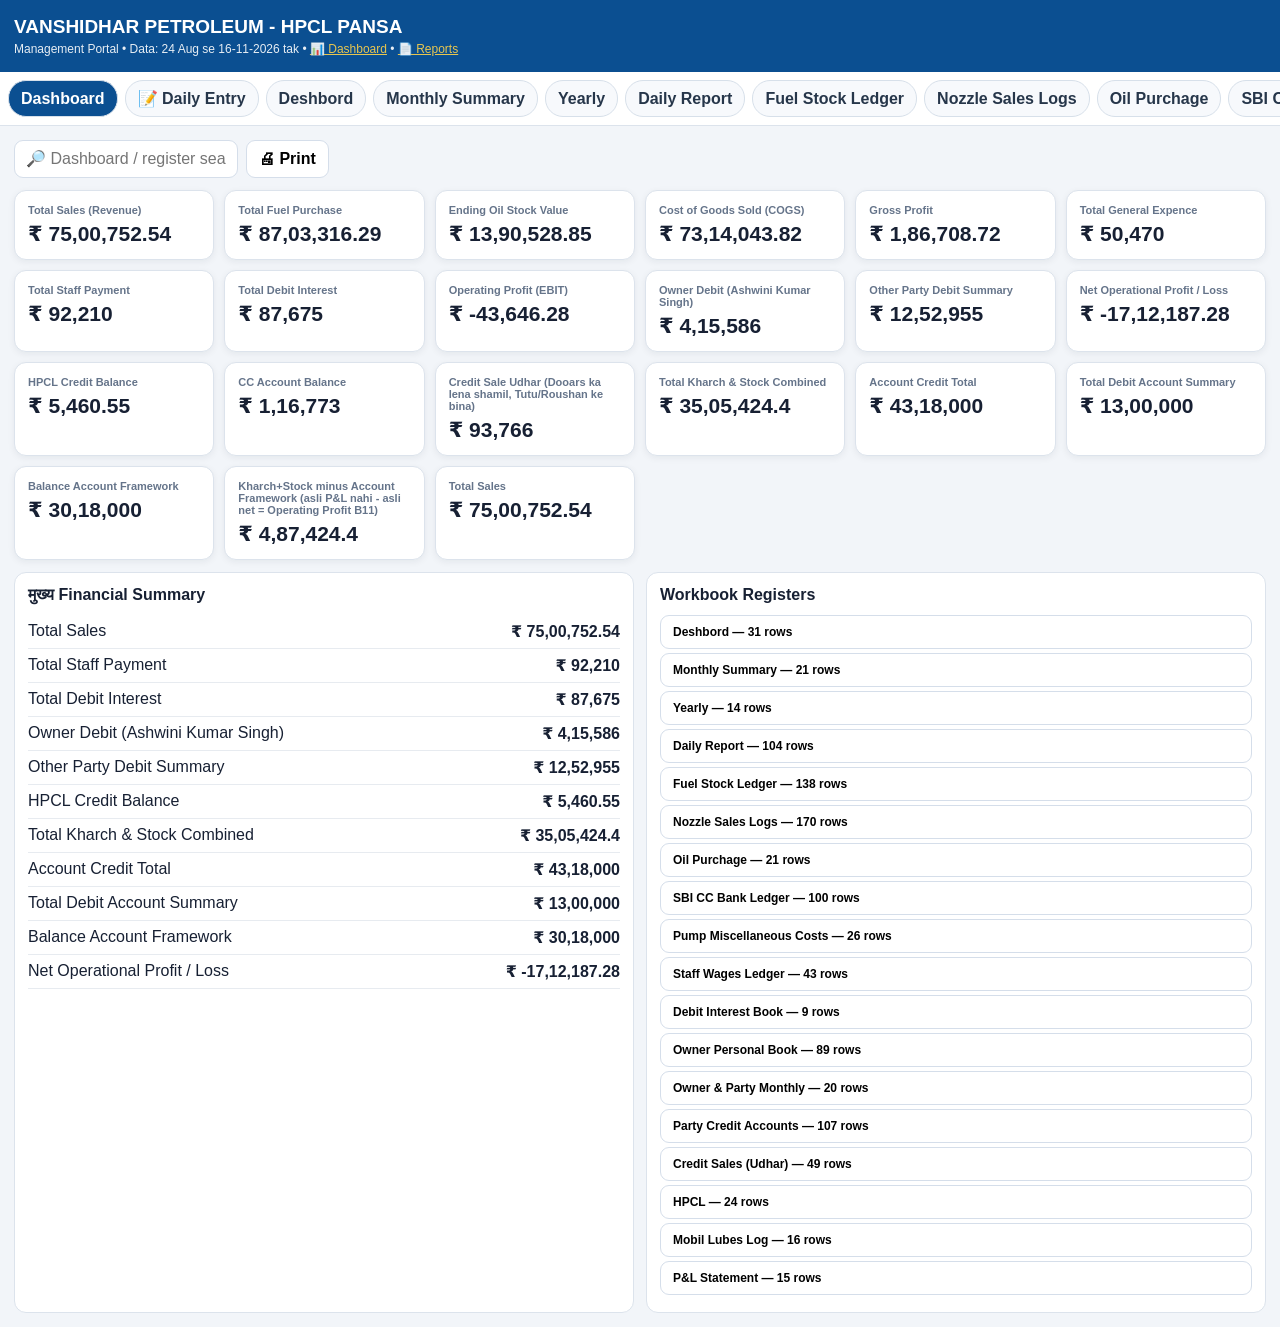
==== commit 436c3d78: "17 Nov: dip/density, Vivek Verma ko 1,00,000, Moon Singh bike petrol 1,000 Co-Authored-By: Claude Op" ====
--- a/index.html
+++ b/index.html
@@ -108,7 +108,7 @@
 </section>
 </main>
 <script>
-const DATA={"metrics": {"Total Sales (Revenue)": 7500752.54, "Total Fuel Purchase": 8703316.29, "Ending Oil Stock Value": 1390528.85, "Cost of Goods Sold (COGS)": 7314043.82, "Gross Profit": 186708.72, "Total General Expence": 50470, "Total Staff Payment": 92210, "Total Debit Interest": 87675, "Operating Profit (EBIT)": -43646.28, "Owner Debit (Ashwini Kumar Singh)": 415586, "Other Party Debit Summary": 1252955, "Net Operational Profit / Loss": -1712187.28, "HPCL Credit Balance": 5460.55, "CC Account Balance": 116773, "Credit Sale Udhar (Dooars ka lena shamil, Tutu/Roushan ke bina)": 93766, "Total Kharch & Stock Combined": 3505424.4, "Account Credit Total": 4318000, "Total Debit Account Summary": 1300000, "Balance Account Framework": 3018000, "Kharch+Stock minus Account Framework (asli P&L nahi - asli net = Operating Profit B11)": 487424.4, "Total Sales": 7500752.54}, "sheets": {"Deshbord": [["VANSHIDHAR PETROLEUM | 24 Aug - 3 Nov 2026", "", "", "", ""], ["Description", "Amount Value (INR)", "", "", ""], ["Total Sales (Revenue)", 7500752.54, "", "", ""], ["Total Fuel Purchase", 8703316.29, "", "", ""], ["Ending Oil Stock Value", 1390528.85, "", "", ""], ["Cost of Goods Sold (COGS)", 7314043.82, "", "", ""], ["Gross Profit", 186708.72, "", "", ""], ["Total General Expence", 50470, "", "", ""], ["Total Staff Payment", 92210, "", "", ""], ["Total Debit Interest", 87675, "", "", ""], ["Operating Profit (EBIT)", -43646.28, "", "", ""], ["Owner Debit (Ashwini Kumar Singh)", 415586, "", "", ""], ["Other Party Debit Summary", 1252955, "", "", ""], ["Net Operational Profit / Loss", -1712187.28, "", "", ""], ["HPCL Credit Balance", 5460.55, "", "", ""], ["CC Account Balance", 116773, "", "", ""], ["Credit Sale Udhar (Dooars ka lena shamil, Tutu/Roushan ke bina)", 93766, "", "", ""], ["Total Kharch & Stock Combined", 3505424.4, "", "", ""], ["Account Credit Total", 4318000, "", "", ""], ["Total Debit Account Summary", 1300000, "", "", ""], ["Balance Account Framework", 3018000, "", "", ""], ["Kharch+Stock minus Account Framework (asli P&L nahi - asli net = Operating Profit B11)", 487424.4, "", "", ""], ["Chart data (formula se, Deshbord ka table)", "", "", "", ""], ["Metric", "Revenue", "Cost", "Profit", "Expense"], ["Total Sales", 7500752.54, "", "", ""], ["Cost of Goods Sold", "", 7314043.82, "", ""], ["Gross Profit", "", "", 186708.72, ""], ["Total Staff Payment", "", "", "", 92210], ["Total Debit Interest", "", "", "", 87675], ["Total General", "", "", "", 50470], ["Operating Profit", "", "", -43646.28, ""]], "Monthly Summary": [["Monthly Summery", "", "", "", "", "", "", "", "", "", "", "", "", "", ""], ["Description", "FY-2026 2027", "2026-08-01", "2026-09-01", "2026-10-01", "2026-11-01", "2026-12-01", "2027-01-01", "2027-02-01", "2027-03-01", "2027-04-01", "2027-05-01", "2027-06-01", "2027-07-01", "Total"], ["Total Sales (Revenue)", 7500752.54, 438754.02, 1514582.6, 3860123.3, 1687292.62, "", "", "", "", "", "", "", "", 7500752.54], ["Total Fuel Purchase", 8703316.29, 1414400.43, 2447705.54, 2420605.16, 2420605.16, "", "", "", "", "", "", "", "", 8703316.29], ["Ending Oil Stock Value", 1390528.85, 1258731.17, 2271429.65, 829580.28, 1631727.66, "", "", "", "", "", "", "", "", 1390528.85], ["Cost of Goods Sold (COGS)", 7314043.82, 398124.45, 1435007.06, 3862454.53, 1618457.78, "", "", "", "", "", "", "", "", 7314043.82], ["Gross Profit", 186708.72, 40629.57, 79575.53, -2331.23, 68834.84, "", "", "", "", "", "", "", "", 186708.72], ["Total General Expence", 50470, 6600, 10010, 21790, 12070, "", "", "", "", "", "", "", "", 50470], ["Total Staff Payment", 92210, 8230, 21560, 37760, 24660, "", "", "", "", "", "", "", "", 92210], ["Total Debit Interest", 87675, 35852, 13424, 38399, 0, "", "", "", "", "", "", "", "", 87675], ["Operating Profit (EBIT)", -43646.28, -10052.43, 34581.53, -100280.23, 32104.84, "", "", "", "", "", "", "", "", -43646.28], ["Owner Debit (Ashwini Kumar Singh)", 415586, 7135, 123369, 193032, 92050, "", "", "", "", "", "", "", "", 415586], ["Other Party Debit Summary (Dooars diesel nahi)", 1252955, 279093, 406710, 552629, 14523, "", "", "", "", "", "", "", "", 1252955], ["Net Operational Profit / Loss", -1712187.28, -296280.43, -495497.47, -845941.23, -74468.16, "", "", "", "", "", "", "", "", -1712187.28], ["HPCL Credit Balance", 5460.55, 410210, 72486.23, 5460.55, 5460.55, "", "", "", "", "", "", "", "", 5460.55], ["CC Account Balance", 125347.02, 1275432.28, 34550.85, 760937.02, 116773, "", "", "", "", "", "", "", "", 116773], ["Total Kharch & Stock Combined", 3144472.07, 3281283.45, 2953539.73, 2439587.85, 1897264.21, "", "", "", "", "", "", "", "", 3411658.4], ["Account Credit Total", 4318000, 4318000, 0, 0, 0, "", "", "", "", "", "", "", "", 4318000], ["Total Debit Account Summary", 1300000, 1300000, 0, 0, 0, "", "", "", "", "", "", "", "", 1300000], ["Balance Account Framework", 3018000, 3018000, 0, 0, 0, "", "", "", "", "", "", "", "", 3018000], ["Net Operational Profit / Loss", -126472.07, 263283.45, 2953539.73, 2439587.85, 1897264.21, "", "", "", "", "", "", "", "", -393658.4]], "Yearly": [["YEARLY REPORT | FY 2026-27  Aug se ", "", "", "", "", ""], ["Mad", "FY 2026-27 Rs.", "Aug-26", "Sep-26", "Oct-26 (26 tak)", "Nov-26 (1 Nov)"], ["Total Sales (Bikri)", 7500752.54, 438754.02, 1514582.6, 3860123.3, 1687292.62], ["Total Fuel Purchase (Kharid)", 8703316.29, 1414400.43, 2447705.54, 2420605.16, 2420605.16], ["Ending Stock Value", 1390528.85, 1258731.17, 2271429.65, 829580.28, 1631727.66], ["Cost of Goods Sold", 7314043.82, 398124.45, 1435007.06, 3862454.53, 1618457.78], ["Gross Profit", 186708.72, 40629.57, 79575.53, -2331.23, 68834.84], ["General Expense (Pump)", 50470, 6600, 10010, 21790, 12070], ["Staff Payment", 92210, 8230, 21560, 37760, 24660], ["Debit Interest", 87675, 35852, 13424, 38399, 0], ["Operating Profit / (Loss)", -43646.28, -10052.43, 34581.53, -100280.23, 32104.84], ["Owner Debit", 415586, 7135, 123369, 193032, 92050], ["Other Party Debit", 1252955, 279093, 406710, 552629, 14523], ["Net after Owner & Party", -1712187.28, -296280.43, -495497.47, -845941.23, -74468.16]], "Daily Report": [["DAILY SALES REPORT | 27 Aug se ", "", "", "", "", "", "", "", ""], ["Roz ki bikri (litre aur Rs.) aur dealer commission. Pump 1-26 Aug 2026 band tha. Source: register Nozzle Sales Logs + manager DSR. 26 Oct ki bikri aane par jodi jayegi.", "", "", "", "", "", "", "", ""], ["Date", "Din", "MS Litre", "MS Rs.", "HSD Litre", "HSD Rs.", "Kul Litre", "Kul Rs.", "Dealer Commission Rs."], ["2026-08-27", "Day", 682.34, 73079, 714.43, 72993, 1396.77, 146072, 4307.52], ["2026-08-28", "Day", 674.47, 72236, 40.71, 4159, 715.18, 76395, 2660.69], ["2026-08-29", "Day", 298, 31916, 13, 1328, 311, 33244, 1163.6], ["2026-08-30", "Day", 325.92, 34906, 68.83, 7032, 394.75, 41938, 1403.69], ["2026-08-31", "Day", 432.86, 46359, 927.33, 94745, 1360.19, 141104, 3870.46], ["2026-09-01", "Day", 163.58, 17519, 10.93, 1117, 174.51, 18636, 647.84], ["2026-09-02", "Day", 220.2, 23583, 12.97, 1325, 233.17, 24908, 867.89], ["2026-09-03", "Day", 299.81, 32056, 158.76, 16214, 458.57, 48270, 1520.3], ["2026-09-04", "Day", 212, 22667, 108, 11030, 320, 33697, 1064.8], ["2026-09-06", "Day", 427.55, 45714, 167.72, 17129, 595.27, 62843, 2027.22], ["2026-09-07", "Day", 383.95, 41052, 58.45, 5970, 442.4, 47022, 1599.29], ["2026-09-08", "Day", 255.87, 27358, 82.16, 8391, 338.03, 35749, 1169.49], ["2026-09-09", "Day", 313.28, 33496, 89.87, 9178, 403.15, 42674, 1406.15], ["2026-09-10", "Day", 383.32, 40985, 197.69, 20190, 581.01, 61175, 1931.07], ["2026-09-11", "Day", 337.29, 36063, 61.1, 6240, 398.39, 42303, 1428.34], ["2026-09-12", "Day", 367.65, 39309, 28.49, 2910, 396.14, 42219, 1465.45], ["2026-09-13", "Day", 435.28, 46540, 103.81, 10602, 539.09, 57142, 1903.21], ["2026-09-14", "Day", 336.64, 35994, 108.5, 11081, 445.14, 47075, 1539.63], ["2026-09-15", "Day", 387, 41378, 267, 27269, 654, 68647, 2111.4], ["2026-09-16", "Day", 273.72, 29266, 57.46, 5868, 331.18, 35134, 1178.04], ["2026-09-17", "Day", 257.74, 27558, 92.4, 9437, 350.14, 36995, 1201.17], ["2026-09-18", "Day", 408, 43623, 206, 21039, 614, 64662, 2044.8], ["2026-09-19", "Day", 320.8, 34300, 134, 13685, 454.8, 47985, 1540.64], ["2026-09-20", "Day", 366.94, 39233, 170.89, 17453, 537.83, 56686, 1804.51], ["2026-09-21", "Day", 413.2, 44179, 400.06, 40858, 813.26, 85037, 2530.3], ["2026-09-22", "Day", 319.25, 34134, 713.49, 72869, 1032.74, 107003, 2925.53], ["2026-09-23", "Day", 253.49, 27103, 280.07, 28604, 533.56, 55707, 1635.43], ["2026-09-24", "Day", 249.01, 26624, 77.84, 7950, 326.85, 34574, 1133.05], ["2026-09-25", "Day", 221.92, 23728, 273.25, 27907, 495.17, 51635, 1499.1], ["2026-09-26", "Day", 338.9, 36235, 43.42, 4434, 382.32, 40669, 1392.03], ["2026-09-27", "Day", 376.62, 40268, 308.18, 31474, 684.8, 71742, 2170.79], ["2026-09-28", "Day", 493.41, 52755, 99.88, 10201, 593.29, 62956, 2114.67], ["2026-09-29", "Day", 288.34, 30829, 441.87, 45128, 730.21, 75957, 2156.18], ["2026-09-30", "Day", 331.12, 35403, 196.57, 20076, 527.69, 55479, 1730.02], ["2026-10-01", "Day", 430.82, 46063, 3756.79, 383681, 4187.61, 429744, 10653.41], ["2026-10-02", "Day", 427.37, 45694, 675.04, 68942, 1102.41, 114636, 3244.1], ["2026-10-03", "Day", 394.16, 42144, 982.85, 100378, 1377.01, 142522, 3856.65], ["2026-10-04", "Day", 363.74, 38891, 598.63, 61138, 962.37, 100029, 2818.92], ["2026-10-05", "Day", 491.13, 52512, 680.16, 69465, 1171.29, 121977, 3498.68], ["2026-10-06", "Day", 402.12, 42995, 625.81, 63914, 1027.93, 106909, 3030], ["2026-10-07", "Day", 361.95, 38700, 595.25, 60793, 957.2, 99493, 2804.01], ["2026-10-08", "Day", 440.29, 47076, 628.51, 64190, 1068.8, 111266, 3181.53], ["2026-10-09", "Day", 379.73, 40601, 1031.6, 105357, 1411.33, 145958, 3918.81], ["2026-10-10", "Day", 586.82, 62743, 875.33, 89397, 1462.15, 152140, 4330.71], ["2026-10-11", "Day", 436.51, 46672, 112.55, 11495, 549.06, 58167, 1928.86], ["2026-10-12", "Day", 458.71, 49045, 9.79, 1000, 468.5, 50045, 1766.59], ["2026-10-13", "Day", 457.47, 48913, 0, 0, 457.47, 48913, 1738.39], ["2026-10-14", "Day", 394.92, 42225, 19.58, 2000, 414.5, 44225, 1547.69], ["2026-10-15", "Day", 431.59, 46146, 63.84, 6520, 495.43, 52666, 1793.26], ["2026-10-16", "Day", 516.19, 55191, 1944.14, 198555, 2460.33, 253746, 6627.46], ["2026-10-17", "Day", 561.76, 60063, 664.71, 67887, 1226.47, 127950, 3729.99], ["2026-10-18", "Day", 556.9, 59544, 1032.23, 105422, 1589.13, 164966, 4593.57], ["2026-10-19", "Day", 635.79, 67979, 590.52, 60310, 1226.31, 128289, 3833.25], ["2026-10-20", "Day", 519.89, 55587, 489.96, 50040, 1009.85, 105627, 3151.49], ["2026-10-21", "Day", 629.65, 67322, 712.06, 72723, 1341.71, 140045, 4101.61], ["2026-10-22", "Day", 798.12, 85335, 1260.76, 128761, 2058.88, 214096, 6058.68], ["2026-10-23", "Day", 496.15, 53048, 651.72, 66560, 1147.87, 119608, 3449.5], ["2026-10-24", "Day", 464.28, 49640, 54.46, 5562, 518.74, 55202, 1894.97], ["2026-10-25", "Day", 421.23, 45038, 333.27, 34037, 754.5, 79075, 2400.52], ["2026-10-26", "Day", 512.79, 54828, 610.29, 62329, 1123.08, 117157, 3413.3], ["2026-10-27", "Day", 461.61, 49355, 1687.79, 172374, 2149.4, 221729, 5804.81], ["2026-10-28", "Day", 469.74, 50225, 1822.24, 186105, 2291.98, 236330, 6158.39], ["2026-10-29", "Day", 194.39, 20784, 179, 18281, 373.39, 39065, 1168.28], ["2026-10-30", "Day", 80.31, 8587, 19.78, 2020, 100.09, 10607, 352.65], ["2026-10-31", "Day", 377.18, 40328, 270.4, 27616, 647.58, 67944, 2082.24], ["2026-11-01", "Day", 447.05, 47799, 715.68, 73092, 1162.73, 120891, 3416.42], ["2026-11-02", "Day", 525.48, 56184, 323.87, 33077, 849.35, 89261, 2774.11], ["2026-11-03", "Day", 600.23, 64177, 1452.57, 148351, 2052.8, 212528, 5767.04], ["2026-11-04", "Day", 444.75, 47553, 319.36, 32616, 764.11, 80169, 2456.51], ["2026-11-05", "Day", 59.48, 6360, 182, 18588, 241.48, 24948, 662.82], ["2026-11-06", "Day", 3.92, 419, 48.46, 4949, 52.38, 5368, 131.2], ["2026-11-07", "Day", 731.29, 78190, 638.71, 65231, 1370, 143421, 4311.81], ["2026-11-08", "Day", 420.93, 45005.84, 349.05, 35648, 769.98, 80654, 2437.25], ["2026-11-09", "Day", 620.44, 66337, 664.61, 67877, 1285.05, 134214, 3952.74], ["2026-11-10", "Day", 520.32, 55633, 769.03, 78541, 1289.35, 134174, 3822.89], ["2026-11-11", "Day", 799.9, 85525, 710.42, 72555, 1510.32, 158080, 4744.63], ["2026-11-12", "Day", 732.43, 78311, 628.12, 64150, 1360.55, 142461, 4290.72], ["2026-11-13", "Day", 541.67, 57915, 466.16, 47609, 1007.83, 105524, 3177.13], ["2026-11-14", "Day", 140.22, 14992, 403.23, 41182, 543.45, 56174, 1500.59], ["2026-11-15", "Day", 107.44, 11487, 369.78, 37766, 477.22, 49253, 1295.74], ["2026-11-16", "Day", 977.17, 104479, 447.4, 45693, 1424.57, 150172, 4787.01], ["2026-11-17", "Day", "", "", "", "", "", "", ""], ["2026-11-18", "Day", "", "", "", "", "", "", ""], ["2026-11-19", "Day", "", "", "", "", "", "", ""], ["2026-11-20", "Day", "", "", "", "", "", "", ""], ["2026-11-21", "Day", "", "", "", "", "", "", ""], ["2026-11-22", "Day", "", "", "", "", "", "", ""], ["2026-11-23", "Day", "", "", "", "", "", "", ""], ["2026-11-24", "Day", "", "", "", "", "", "", ""], ["2026-11-25", "Day", "", "", "", "", "", "", ""], ["2026-11-26", "Day", "", "", "", "", "", "", ""], ["2026-11-27", "Day", "", "", "", "", "", "", ""], ["2026-11-28", "Day", "", "", "", "", "", "", ""], ["2026-11-29", "Day", "", "", "", "", "", "", ""], ["2026-11-30", "Day", "", "", "", "", "", "", ""], ["2026-12-01", "Day", "", "", "", "", "", "", ""], ["2026-12-02", "Day", "", "", "", "", "", "", ""], ["2026-12-03", "Day", "", "", "", "", "", "", ""], ["2026-12-04", "Day", "", "", "", "", "", "", ""], ["TOTAL", "", 33675.5, 3601088.84, 38182.64, 3899663, 71858.14, 7500752, 219605.24], ["Din ka average", "", "", "", "", "", 877.19, 91540.71, 2673.78]], "Fuel Stock Ledger": [["VANSHIDHAR PETROLEUM - HPCL PANSA (FUEL STOCK LEDGER)", "", "", "", "", "", "", "", "", "", "", ""], ["Date", "MS Opening", "MS Purchase", "MS Sale", "MS Closing", "Stock Value", "HSD Opening", "HSD Purchase", "HSD Sale", "HSD Closing", "Stock Value", "Status"], ["2026-08-26", 1141, 5000, 0, 6141, 657701.1, 1177, 9000, 0, 10177, 1039784.09, "Open"], ["2026-08-27", 6141, 0, 682.34, 5458.66, 584622.49, 10177, 0, 714.43, 9462.57, 966790.78, "Open"], ["2026-08-28", 5458.66, 0, 674.47, 4784.19, 512386.75, 9462.57, 0, 40.71, 9421.86, 962631.44, "Open"], ["2026-08-29", 4784.19, 0, 298, 4486.19, 480470.95, 9421.86, 0, 13, 9408.86, 961303.23, "Open"], ["2026-08-30", 4486.19, 0, 325.92, 4160.27, 445564.92, 9408.86, 0, 68.83, 9340.03, 954270.87, "Open"], ["2026-08-31", 4160.27, 0, 432.86, 3727.41, 399205.61, 9340.03, 0, 927.33, 8412.7, 859525.56, "Open"], ["", 4160.27, 5000, 2413.59, 3727.41, 399205.61, 9340.03, 9000, 1764.3, 8412.7, 859525.56, ""], ["2026-09-01", 3727.41, 0, 163.58, 3563.83, 381686.19, 8412.7, 0, 10.93, 8401.77, 858408.84, "Open"], ["2026-09-02", 3563.83, 0, 220.2, 3343.63, 358102.77, 8401.77, 0, 12.97, 8388.8, 857083.7, "Open"], ["2026-09-03", 3343.63, 0, 299.81, 3043.82, 325445.23, 8388.8, 0, 158.76, 8230.04, 840533.99, "Open"], ["2026-09-04", 3043.82, 0, 212, 2831.82, 302778.19, 8230.04, 0, 108, 8122.04, 829503.95, "Open"], ["2026-09-05", 2831.82, 0, 0, 2831.82, 302778.19, 8122.04, 0, 0, 8122.04, 829503.95, "Close"], ["2026-09-06", 2831.82, 0, 427.55, 2404.27, 257064.55, 8122.04, 0, 167.72, 7954.32, 812374.7, "Open"], ["2026-09-07", 2404.27, 0, 383.95, 2020.32, 216012.61, 7954.32, 0, 58.45, 7895.87, 806405.2, "Open"], ["2026-09-08", 2020.32, 0, 255.87, 1764.45, 188654.99, 7895.87, 0, 82.16, 7813.71, 798014.2, "Open"], ["2026-09-09", 1764.45, 8000, 313.28, 9451.17, 1010519.1, 7813.71, 4000, 89.87, 11723.84, 1197355.78, "Open"], ["2026-09-10", 9451.17, 0, 383.32, 9067.85, 969534.52, 11723.84, 0, 197.69, 11526.15, 1177165.7, "Open"], ["2026-09-11", 9067.85, 0, 337.29, 8730.56, 933471.48, 11526.15, 0, 61.1, 11465.05, 1170925.56, "Open"], ["2026-09-12", 8730.56, 0, 367.65, 8362.91, 894162.34, 11465.05, 0, 28.49, 11436.56, 1168015.87, "Open"], ["2026-09-13", 8362.91, 0, 435.28, 7927.63, 847622.2, 11436.56, 0, 103.81, 11332.75, 1157413.76, "Open"], ["2026-09-14", 7927.63, 0, 336.64, 7590.99, 811628.65, 11332.75, 0, 108.5, 11224.25, 1146781.62, "Open"], ["2026-09-15", 7590.99, 0, 387, 7203.99, 770250.61, 11224.25, 0, 267, 10957.25, 1119502.23, "Open"], ["2026-09-16", 7203.99, 0, 273.72, 6930.27, 740984.47, 10957.25, 0, 57.46, 10899.79, 1113631.54, "Open"], ["2026-09-17", 6930.27, 0, 257.74, 6672.53, 713426.91, 10899.79, 0, 92.4, 10807.39, 1104191.04, "Open"], ["2026-09-18", 6672.53, 0, 408, 6264.53, 669803.55, 10807.39, 0, 206, 10601.39, 1083144.02, "Open"], ["2026-09-19", 6264.53, 0, 320.8, 5943.73, 635503.61, 10601.39, 0, 134, 10467.39, 1069453.24, "Open"], ["2026-09-20", 5943.73, 0, 366.94, 5576.79, 596270.39, 10467.39, 0, 170.89, 10296.5, 1051993.41, "Open"], ["2026-09-21", 5576.79, 0, 413.2, 5163.59, 552091.04, 10296.5, 0, 400.06, 9896.44, 1011119.27, "Open"], ["2026-09-22", 5163.59, 0, 319.25, 4844.34, 517956.83, 9896.44, 0, 713.49, 9182.95, 938222.0, "Open"], ["2026-09-23", 4844.34, 0, 253.49, 4590.85, 490853.68, 9182.95, 0, 280.07, 8902.88, 909607.25, "Open"], ["2026-09-24", 4590.85, 0, 249.01, 4341.84, 464229.53, 8902.88, 0, 77.84, 8825.04, 901654.34, "Open"], ["2026-09-25", 4341.84, 0, 221.92, 4119.92, 440501.85, 8825.04, 0, 273.25, 8551.79, 873736.38, "Open"], ["2026-09-26", 4119.92, 0, 338.9, 3781.02, 404266.66, 8551.79, 0, 43.42, 8508.37, 869300.16, "Open"], ["2026-09-27", 3781.02, 0, 376.62, 3404.4, 363998.45, 8508.37, 0, 308.18, 8200.19, 837813.41, "Open"], ["2026-09-28", 3404.4, 0, 493.41, 2910.99, 311243.05, 8200.19, 0, 99.88, 8100.31, 827608.67, "Open"], ["2026-09-29", 2910.99, 0, 288.34, 2622.65, 280413.74, 8100.31, 0, 441.87, 7658.44, 782462.81, "Open"], ["2026-09-30", 2622.65, 8000, 331.12, 10291.53, 1100370.39, 7658.44, 4000, 196.57, 11461.87, 1171059.26, "Open"], ["", 2622.65, 16000, 9435.88, 10291.53, 1100370.39, 7658.44, 8000, 4950.83, 11461.87, 1171059.26, ""], ["2026-10-01", 10291.53, 0, 430.82, 9860.71, 1054307.11, 11461.87, 0, 3756.79, 7705.08, 787228.02, "Open"], ["2026-10-02", 9860.71, 0, 427.37, 9433.34, 1008612.71, 7705.08, 0, 675.04, 7030.04, 718259.19, "Open"], ["2026-10-03", 9433.34, 0, 394.16, 9039.18, 966469.13, 7030.04, 0, 982.85, 6047.19, 617841.4, "Open"], ["2026-10-04", 9039.18, 0, 363.74, 8675.44, 927578.04, 6047.19, 0, 598.63, 5448.56, 556679.38, "Open"], ["2026-10-05", 8675.44, 0, 491.13, 8184.31, 875066.43, 5448.56, 0, 680.16, 4768.4, 487187.43, "Open"], ["2026-10-06", 8184.31, 0, 402.12, 7782.19, 832071.75, 4768.4, 0, 625.81, 4142.59, 423248.42, "Open"], ["2026-10-07", 7782.19, 0, 361.95, 7420.24, 793372.06, 4142.59, 0, 595.25, 3547.34, 362431.73, "Open"], ["2026-10-08", 7420.24, 0, 440.29, 6979.95, 746296.25, 3547.34, 0, 628.51, 2918.83, 298216.86, "Open"], ["2026-10-09", 6979.95, 0, 379.73, 6600.22, 705695.52, 2918.83, 0, 1031.6, 1887.23, 192818.29, "Open"], ["2026-10-10", 6600.22, 0, 586.82, 6013.4, 642952.73, 1887.23, 0, 875.33, 1011.9, 103385.82, "Open"], ["2026-10-11", 6013.4, 0, 436.51, 5576.89, 596281.08, 1011.9, 0, 112.55, 899.35, 91886.59, "Open"], ["2026-10-12", 5576.89, 0, 458.71, 5118.18, 547235.81, 899.35, 0, 9.79, 889.56, 90886.35, "Open"], ["2026-10-13", 5118.18, 0, 457.47, 4660.71, 498323.11, 889.56, 0, 0, 889.56, 90886.35, "Open"], ["2026-10-14", 4660.71, 0, 394.92, 4265.79, 456098.27, 889.56, 0, 19.58, 869.98, 88885.86, "Open"], ["2026-10-15", 4265.79, 4000, 431.59, 7834.2, 837632.66, 869.98, 8000, 63.84, 8806.14, 899723.32, "Open"], ["2026-10-16", 7834.2, 0, 516.19, 7318.01, 782441.63, 8806.14, 0, 1944.14, 6862, 701090.54, "Open"], ["2026-10-17", 7318.01, 0, 561.76, 6756.25, 722378.25, 6862, 0, 664.71, 6197.29, 633177.12, "Open"], ["2026-10-18", 6756.25, 0, 556.9, 6199.35, 662834.5, 6197.29, 0, 1032.23, 5165.06, 527714.18, "Open"], ["2026-10-19", 6199.35, 0, 635.79, 5563.56, 594855.84, 5165.06, 0, 590.52, 4574.54, 467380.75, "Open"], ["2026-10-20", 5563.56, 0, 519.89, 5043.67, 539269.2, 4574.54, 0, 489.96, 4084.58, 417321.54, "Open"], ["2026-10-21", 5043.67, 0, 629.65, 4414.02, 471947.02, 4084.58, 0, 712.06, 3372.52, 344570.37, "Open"], ["2026-10-22", 4414.02, 0, 798.12, 3615.9, 386612.03, 3372.52, 0, 1260.76, 2111.76, 215758.52, "Open"], ["2026-10-23", 3615.9, 0, 496.15, 3119.75, 333563.67, 2111.76, 0, 651.72, 1460.04, 149172.29, "Open"], ["2026-10-24", 3119.75, 0, 464.28, 2655.47, 283922.85, 1460.04, 0, 54.46, 1405.58, 143551.89, "Open"], ["2026-10-25", 2393.49, 4000, 421.23, 5972.26, 638554.04, 1335.14, 8000, 333.27, 9001.87, 919360.98, "Open"], ["2026-10-26", 5830.86, 0, 512.79, 5318.07, 568608.04, 8782.12, 0, 610.29, 8171.83, 834589.0, "Open"], ["2026-10-27", 5310.72, 0, 461.61, 4849.11, 518466.84, 8148.37, 0, 1687.79, 6460.58, 659819.04, "Open"], ["2026-10-28", 4859.96, 0, 469.74, 4390.22, 469402.32, 6553.58, 0, 1822.24, 4731.34, 483211.75, "Open"], ["2026-10-29", 4386.95, 0, 194.39, 4192.56, 448268.52, 4689.61, 0, 179, 4510.61, 460668.6, "Open"], ["2026-10-30", 4178.8, 0, 80.31, 4098.49, 438210.55, 4526.06, 0, 19.78, 4506.28, 460226.38, "Open"], ["2026-10-31", 4109.88, 0, 377.18, 3732.7, 399100.28, 4485.42, 0, 270.4, 4215.02, 430479.99, "Open"], ["", 10291.53, 8000, 14153.31, 3732.7, 399100.28, 11461.87, 16000, 22979.06, 4215.02, 430479.99, ""], ["2026-11-01", 3732.7, 0, 447.05, 3285.65, 351301.7, 4215.02, 0, 715.68, 3499.34, 357387.59, "Open"], ["2026-11-02", 3285.65, 0, 525.48, 2760.17, 295117.38, 3499.34, 0, 323.87, 3175.47, 324310.75, "Open"], ["2026-11-03", 2760.17, 0, 600.23, 2159.94, 230940.78, 3175.47, 0, 1452.57, 1722.9, 175959.78, "Open"], ["2026-11-04", 2159.94, 0, 444.75, 1715.19, 183388.11, 1722.9, 0, 319.36, 1403.54, 143343.54, "Open"], ["2026-11-05", 1715.19, 0, 59.48, 1655.71, 177028.51, 1403.54, 0, 182, 1221.54, 124755.88, "Open"], ["2026-11-06", 1655.71, 4000, 3.92, 5651.79, 604289.39, 1221.54, 8000, 48.46, 9173.08, 936846.66, "Open"], ["2026-11-07", 5651.79, 0, 731.29, 4920.5, 526099.86, 9173.08, 0, 638.71, 8534.37, 871615.21, "Open"], ["2026-11-08", 4920.5, 0, 420.93, 4499.57, 481094.02, 8534.37, 0, 349.05, 8185.32, 835966.73, "Open"], ["2026-11-09", 4499.57, 0, 620.44, 3879.13, 414756.58, 8185.32, 0, 664.61, 7520.71, 768090.11, "Open"], ["2026-11-10", 3879.13, 0, 520.32, 3358.81, 359123.97, 7520.71, 0, 769.03, 6751.68, 689549.08, "Open"], ["2026-11-11", 3358.81, 0, 799.9, 2558.91, 273598.66, 6751.68, 0, 710.42, 6041.26, 616993.88, "Open"], ["2026-11-12", 2558.91, "", 732.43, 1826.48, 195287.24, 6041.26, "", 628.12, 5413.14, 552843.99, "Open"], ["2026-11-13", 1826.48, "", 541.67, 1284.81, 137371.89, 5413.14, "", 466.16, 4946.98, 505235.07, ""], ["2026-11-14", 1284.81, 0, 140.22, 1144.59, 122379.56, 4946.98, 0, 403.23, 4543.75, 464053.19, ""], ["2026-11-15", 1144.59, 4000, 107.44, 5037.15, 538572.08, 4543.75, 8000, 369.78, 12173.97, 1243327.56, ""], ["2026-11-16", 5037.15, 0, 977.17, 4059.98, 434093.06, 12173.97, 0, 447.4, 11726.57, 1197634.59, ""], ["2026-11-17", "", "", "", "", "", "", "", "", "", "", ""], ["2026-11-18", "", "", "", "", "", "", "", "", "", "", ""], ["2026-11-19", "", "", "", "", "", "", "", "", "", "", ""], ["2026-11-20", "", "", "", "", "", "", "", "", "", "", ""], ["2026-11-21", "", "", "", "", "", "", "", "", "", "", ""], ["2026-11-22", "", "", "", "", "", "", "", "", "", "", ""], ["2026-11-23", "", "", "", "", "", "", "", "", "", "", ""], ["2026-11-24", "", "", "", "", "", "", "", "", "", "", ""], ["2026-11-25", "", "", "", "", "", "", "", "", "", "", ""], ["2026-11-26", "", "", "", "", "", "", "", "", "", "", ""], ["2026-11-27", "", "", "", "", "", "", "", "", "", "", ""], ["2026-11-28", "", "", "", "", "", "", "", "", "", "", ""], ["2026-11-29", "", "", "", "", "", "", "", "", "", "", ""], ["2026-11-30", "", "", "", "", "", "", "", "", "", "", ""], ["Total Sum Variance", 3732.7, 8000, 7672.72, 4059.98, 434093.06, 4215.02, 16000, 8488.45, 11726.57, 1197634.59, ""], ["", 1141, 37000, 33675.5, 4067.44, 434890.68, 1177, 49000, 38182.64, 11728.59, 1197840.9, ""], ["", 4436.82, 2926.44, "Ltr", "", "Stock Value", "Ltr", 10551.59, 7960.32, "", "", ""], ["", "", 312894.96, "Value", "", 1390528.85, "Value", 1077633.89, "", "", "", ""], ["Dip adjustment (24-Oct-2026 actual dip vs book): isme pehle ka jama farak (26 Aug-23 Oct) MS 275.95 / HSD 67.70 aur 24 Oct ka asli farak MS -13.97 / HSD +2.74 shamil", "", 261.98, "MS Ltr", "", "", "", 70.44, "HSD Ltr", "", "", ""], ["Book closing 24-Oct minus actual dip. MS dip 2,393.49 L / HSD dip 1,335.14 L (manager). Manager sheet: 24-Oct opening dip MS 2,843.80 / HSD 1,392.34 (register book 3,119.75 / 1,460.04). 25-Oct opening taken from actual dip.", "", "", "", "", "", "", "", "", "", "", ""], ["Dip adjustment (25-Oct-2026 actual dip vs book, tanker ke baad)", "", 141.4, "MS Ltr", "", "", "", 219.75, "HSD Ltr", "", "", ""], ["Actual dip 25-Oct close (= 26-Oct opening): MS 5,830.86 L, HSD 8,782.12 L (manager).", "", "", "", "", "", "", "", "", "", "", ""], ["25-Oct HSD tanker: invoice 8,000 L, received 7,971 L (29 L shortage on challan). Book purchase taken as 7,971 L.", "", "", "", "", "", "", "", "", "", "", ""], ["Dip adjustment (26-Oct-2026 actual dip vs book)", "", 7.35, "MS Ltr", "", "", "", 23.46, "HSD Ltr", "", "", ""], ["Actual dip 26-Oct close (= 27-Oct opening): MS 5,310.72 L (70.1 cm), HSD 8,148.37 L (72.6 cm) (manager).", "", "", "", "", "", "", "", "", "", "", ""], ["Dip adjustment (27-Oct-2026 actual dip vs book)", "", -10.85, "MS Ltr", "", "", "", -93, "HSD Ltr", "", "", ""], ["Actual dip 27-Oct close (= 28-Oct opening): MS 4,859.96 L (65.7 cm), HSD 6,553.58 L (62.2 cm). Book closing minus actual dip.", "", "", "", "", "", "", "", "", "", "", ""], ["Dip adjustment (28-Oct-2026 actual dip vs book)", "", 3.27, "MS Ltr", "", "", "", 41.73, "HSD Ltr", "", "", ""], ["Actual dip 28-Oct close (= 29-Oct opening): MS 4,386.95 L (61.0 cm), HSD 4,689.61 L (49.2 cm). Book closing minus actual = adjustment (manager).", "", "", "", "", "", "", "", "", "", "", ""], ["Dip adjustment (29-Oct-2026 actual dip vs book)", "", 13.76, "MS Ltr", "", "", "", -15.45, "HSD Ltr", "", "", ""], ["Actual dip 29-Oct close (= 30-Oct opening): MS 4,178.80 L (58.9 cm), HSD 4,526.06 L (48.0 cm) (manager). Book closing minus actual = adjustment.", "", "", "", "", "", "", "", "", "", "", ""], ["Dip adjustment (30-Oct-2026 actual dip vs book)", "", -11.39, "MS Ltr", "", "", "", 20.86, "HSD Ltr", "", "", ""], ["Actual dip 30-Oct close (= 31-Oct opening): MS 4,109.88 L (58.2 cm), HSD 4,485.42 L (47.7 cm) (manager). Book closing minus actual = adjustment.", "", "", "", "", "", "", "", "", "", "", ""], ["Dip adjustment (31-Oct-2026 actual dip vs book)", "", -7.46, "MS Ltr", "", "", "", -2.02, "HSD Ltr", "", "", ""], ["Actual dip 31-Oct close (= 1-Nov opening): MS 54.4 cm = 3,740.16 L, HSD 45.7 cm = 4,217.04 L (manager). Density MS 748.9, HSD 823.8. Book closing minus actual = adjustment.", "", "", "", "", "", "", "", "", "", "", ""], ["Nov-2026 (1 Nov) - 1 Nov ka asli dip aa gaya (neeche adjustment row). 4 Nov ka dip abhi nahi aaya (book closing).", "", "", "", "", "", "", "", "", "", "", ""], ["2026-11-01", 4067.44, 0, 447.05, 3620.39, 387092.1, 11728.59, 0, 715.68, 11012.91, 1124748.5, "Open"], ["2026-11-02", 3303.4, 0, 525.48, 2777.92, 297015.21, 3528.69, 0, 323.87, 3204.82, 327308.27, "Open"], ["2026-11-03", 2780.83, 0, 600.23, 2180.6, 233149.75, 3191.67, 0, 1452.57, 1739.1, 177614.28, "Open"], ["2026-11-04", 2197.21, 0, 444.75, 1752.46, 187373.02, 1771.12, 0, 319.36, 1451.76, 148268.25, "Open"], ["", "", 611.46, "Ltr", "", "Stock Value", "Ltr", 274.76, "", "", "", ""], ["", "", 65377.3, "Value", "", 93438.54, "Value", 28061.24, "", "", "", ""], ["Actual dip 1-Nov close (= 2-Nov opening): MS 49.8 cm = 3,303.40 L, HSD 40.4 cm = 3,528.69 L (manager). Density MS 749.1 (742.2 @23), HSD 824.6 (819.2 @23). Book closing minus actual = adjustment.", "", "", "", "", "", "", "", "", "", "", ""], ["Dip adjustment (1-Nov-2026 actual dip vs book)", "", 316.99, "MS Ltr", "", "", "", 7484.22, "HSD Ltr", "", "", ""], ["Actual dip 2-Nov close (= 3-Nov opening): MS 44.1 cm = 2,780.83 L, HSD 37.7 cm = 3,191.67 L (manager). Density 3-Nov MS 749.1 (742.2 @23), HSD 824.9 (820.2 @22). Book closing minus actual = adjustment.", "", "", "", "", "", "", "", "", "", "", ""], ["Dip adjustment (2-Nov-2026 actual dip vs book)", "", -2.91, "MS Ltr", "", "", "", 13.15, "HSD Ltr", "", "", ""], ["Actual dip 3-Nov close (= 4-Nov opening): MS 37.4 cm = 2,197.21 L, HSD 25.2 cm = 1,771.12 L (manager, 4 Nov subah parchi). Density 4-Nov MS 749.2 (743.2 @22), HSD 824.9 (820.2 @22). Book closing minus actual = adjustment.", "", "", "", "", "", "", "", "", "", "", ""], ["Dip adjustment (3-Nov-2026 actual dip vs book)", "", -16.61, "MS Ltr", "", "", "", -32.02, "HSD Ltr", "", "", ""], ["Actual dip 4-Nov close (= 5-Nov opening): MS 1,762.88 L, HSD 1,450.26 L (manager, 5 Nov subah). Book closing minus actual = adjustment.", "", "", "", "", "", "", "", "", "", "", ""], ["Dip adjustment (4-Nov-2026 actual dip vs book)", "", -10.42, "MS Ltr", "", "", "", 1.5, "HSD Ltr", "", "", ""]], "Nozzle Sales Logs": [["VANSHIDHAR PETROLEUM - HPCL PANSA (NOZZLE SALES LOGS)", "", "", "", "", "", "", "", ""], ["Date", "Product", "Nozzle #", "Rate/Ltr", "Quantity (Ltr)", "Total Amount", "Payment Mode", "Customer Type", "Status"], ["2026-08-27", "MS(Petrol)", 3, 107.1, 682.34, 73078.61, "UPI/Cash", "Retail", "Open"], ["2026-08-27", "HSD(Diesel)", 3, 102.17, 714.43, 72993.31, "UPI/Cash", "Retail", "Open"], ["2026-08-28", "MS(Petrol)", 3, 107.1, 674.47, 72235.74, "UPI/Cash", "Retail", "Open"], ["2026-08-28", "HSD(Diesel)", 3, 102.17, 40.71, 4159.34, "UPI/Cash", "Retail", "Open"], ["2026-08-29", "MS(Petrol)", 3, 107.1, 298, 31915.8, "UPI/Cash", "Retail", "Open"], ["2026-08-29", "HSD(Diesel)", 3, 102.17, 13, 1328.21, "UPI/Cash", "Retail", "Open"], ["2026-08-30", "MS(Petrol)", 3, 107.1, 325.92, 34906.03, "UPI/Cash", "Retail", "Open"], ["2026-08-30", "HSD(Diesel)", 3, 102.17, 68.83, 7032.36, "UPI/Cash", "Retail", "Open"], ["2026-08-31", "MS(Petrol)", 3, 107.1, 432.86, 46359.31, "UPI/Cash", "Retail", "Open"], ["2026-08-31", "HSD(Diesel)", 3, 102.17, 927.33, 94745.31, "UPI/Cash", "Retail", "Open"], ["", "", "", "", 4177.89, 438754.02, "", "", ""], ["2026-09-01", "MS(Petrol)", 3, 107.1, 163.58, 17519.42, "UPI/Cash", "Retail", "Open"], ["2026-09-01", "HSD(Diesel)", 3, 102.17, 10.93, 1116.72, "UPI/Cash", "Retail", "Open"], ["2026-09-02", "MS(Petrol)", 3, 107.1, 220.2, 23583.42, "UPI/Cash", "Retail", "Open"], ["2026-09-02", "HSD(Diesel)", 3, 102.17, 12.97, 1325.14, "UPI/Cash", "Retail", "Open"], ["2026-09-03", "MS(Petrol)", 3, 106.92, 299.81, 32055.69, "UPI/Cash", "Retail", "Open"], ["2026-09-03", "HSD(Diesel)", 3, 102.13, 158.76, 16214.16, "UPI/Cash", "Retail", "Open"], ["2026-09-04", "MS(Petrol)", 3, 106.92, 212, 22667.04, "UPI/Cash", "Retail", "Open"], ["2026-09-04", "HSD(Diesel)", 3, 102.13, 108, 11030.04, "UPI/Cash", "Retail", "Open"], ["2026-09-05", "MS(Petrol)", 0, 106.92, 0, 0, "None", "Closed Operations", "Close"], ["2026-09-06", "MS(Petrol)", 3, 106.92, 427.55, 45713.65, "UPI/Cash", "Retail", "Open"], ["2026-09-06", "HSD(Diesel)", 3, 102.13, 167.72, 17129.24, "UPI/Cash", "Retail", "Open"], ["2026-09-07", "MS(Petrol)", 3, 106.92, 383.95, 41051.93, "UPI/Cash", "Retail", "Open"], ["2026-09-07", "HSD(Diesel)", 3, 102.13, 58.45, 5969.5, "UPI/Cash", "Retail", "Open"], ["2026-09-08", "MS(Petrol)", 3, 106.92, 255.87, 27357.62, "UPI/Cash", "Retail", "Open"], ["2026-09-08", "HSD(Diesel)", 3, 102.13, 82.16, 8391, "UPI/Cash", "Retail", "Open"], ["2026-09-09", "MS(Petrol)", 3, 106.92, 313.28, 33495.9, "UPI/Cash", "Retail", "Open"], ["2026-09-09", "HSD(Diesel)", 3, 102.13, 89.87, 9178.42, "UPI/Cash", "Retail", "Open"], ["2026-09-10", "MS(Petrol)", 3, 106.92, 383.32, 40984.57, "UPI/Cash", "Retail", "Open"], ["2026-09-10", "HSD(Diesel)", 3, 102.13, 197.69, 20190.08, "UPI/Cash", "Retail", "Open"], ["2026-09-11", "MS(Petrol)", 3, 106.92, 337.29, 36063.05, "UPI/Cash", "Retail", "Open"], ["2026-09-11", "HSD(Diesel)", 3, 102.13, 61.1, 6240.14, "UPI/Cash", "Retail", "Open"], ["2026-09-12", "MS(Petrol)", 3, 106.92, 367.65, 39309.14, "UPI/Cash", "Retail", "Open"], ["2026-09-12", "HSD(Diesel)", 3, 102.13, 28.49, 2909.68, "UPI/Cash", "Retail", "Open"], ["2026-09-13", "MS(Petrol)", 3, 106.92, 435.28, 46540.14, "UPI/Cash", "Retail", "Open"], ["2026-09-13", "HSD(Diesel)", 3, 102.13, 103.81, 10602.12, "UPI/Cash", "Retail", "Open"], ["2026-09-14", "MS(Petrol)", 3, 106.92, 336.64, 35993.55, "UPI/Cash", "Retail", "Open"], ["2026-09-14", "HSD(Diesel)", 3, 102.13, 108.5, 11081.1, "UPI/Cash", "Retail", "Open"], ["2026-09-15", "MS(Petrol)", 3, 106.92, 387, 41378.04, "UPI/Cash", "Retail", "Open"], ["2026-09-15", "HSD(Diesel)", 3, 102.13, 267, 27268.71, "UPI/Cash", "Retail", "Open"], ["2026-09-16", "MS(Petrol)", 3, 106.92, 273.72, 29266.14, "UPI/Cash", "Retail", "Open"], ["2026-09-16", "HSD(Diesel)", 3, 102.13, 57.46, 5868.39, "UPI/Cash", "Retail", "Open"], ["2026-09-17", "MS(Petrol)", 3, 106.92, 257.74, 27557.56, "UPI/Cash", "Retail", "Open"], ["2026-09-17", "HSD(Diesel)", 3, 102.13, 92.4, 9436.81, "UPI/Cash", "Retail", "Open"], ["2026-09-18", "MS(Petrol)", 3, 106.92, 408, 43623.36, "UPI/Cash", "Retail", "Open"], ["2026-09-18", "HSD(Diesel)", 3, 102.13, 206, 21038.78, "UPI/Cash", "Retail", "Open"], ["2026-09-19", "MS(Petrol)", 3, 106.92, 320.8, 34299.94, "UPI/Cash", "Retail", "Open"], ["2026-09-19", "HSD(Diesel)", 3, 102.13, 134, 13685.42, "UPI/Cash", "Retail", "Open"], ["2026-09-20", "MS(Petrol)", 3, 106.92, 366.94, 39233.22, "UPI/Cash", "Retail", "Open"], ["2026-09-20", "HSD(Diesel)", 3, 102.13, 170.89, 17453.0, "UPI/Cash", "Retail", "Open"], ["2026-09-21", "MS(Petrol)", 3, 106.92, 413.2, 44179.34, "UPI/Cash", "Retail", "Open"], ["2026-09-21", "HSD(Diesel)", 3, 102.13, 400.06, 40858.13, "UPI/Cash", "Retail", "Open"], ["2026-09-22", "MS(Petrol)", 3, 106.92, 319.25, 34134.21, "UPI/Cash", "Retail", "Open"], ["2026-09-22", "HSD(Diesel)", 3, 102.13, 713.49, 72868.73, "UPI/Cash", "Retail", "Open"], ["2026-09-23", "MS(Petrol)", 3, 106.92, 253.49, 27103.15, "UPI/Cash", "Retail", "Open"], ["2026-09-23", "HSD(Diesel)", 3, 102.13, 280.07, 28603.55, "UPI/Cash", "Retail", "Open"], ["2026-09-24", "MS(Petrol)", 3, 106.92, 249.01, 26624.15, "UPI/Cash", "Retail", "Open"], ["2026-09-24", "HSD(Diesel)", 3, 102.13, 77.84, 7949.8, "UPI/Cash", "Retail", "Open"], ["2026-09-25", "MS(Petrol)", 3, 106.92, 221.92, 23727.69, "UPI/Cash", "Retail", "Open"], ["2026-09-25", "HSD(Diesel)", 3, 102.13, 273.25, 27907.02, "UPI/Cash", "Retail", "Open"], ["2026-09-26", "MS(Petrol)", 3, 106.92, 338.9, 36235.19, "UPI/Cash", "Retail", "Open"], ["2026-09-26", "HSD(Diesel)", 3, 102.13, 43.42, 4434.48, "UPI/Cash", "Retail", "Open"], ["2026-09-27", "MS(Petrol)", 3, 106.92, 376.62, 40268.21, "UPI/Cash", "Retail", "Open"], ["2026-09-27", "HSD(Diesel)", 3, 102.13, 308.18, 31474.42, "UPI/Cash", "Retail", "Open"], ["2026-09-28", "MS(Petrol)", 3, 106.92, 493.41, 52755.4, "UPI/Cash", "Retail", "Open"], ["2026-09-28", "HSD(Diesel)", 3, 102.13, 99.88, 10200.74, "UPI/Cash", "Retail", "Open"], ["2026-09-29", "MS(Petrol)", 3, 106.92, 288.34, 30829.31, "UPI/Cash", "Retail", "Open"], ["2026-09-29", "HSD(Diesel)", 3, 102.13, 441.87, 45128.18, "UPI/Cash", "Retail", "Open"], ["2026-09-30", "MS(Petrol)", 3, 106.92, 331.12, 35403.35, "UPI/Cash", "Retail", "Open"], ["2026-09-30", "HSD(Diesel)", 3, 102.13, 196.57, 20075.69, "UPI/Cash", "Retail", "Open"], ["", "", "", "", 14386.71, 1514582.6, "", "", ""], ["2026-10-01", "MS(Petrol)", 3, 106.92, 430.82, 46063.27, "UPI/Cash", "Retail", "Open"], ["2026-10-01", "HSD(Diesel)", 3, 102.13, 3756.79, 383680.96, "UPI/Cash", "Retail", "Open"], ["2026-10-02", "MS(Petrol)", 3, 106.92, 427.37, 45694.4, "UPI/Cash", "Retail", "Open"], ["2026-10-02", "HSD(Diesel)", 3, 102.13, 675.04, 68941.84, "UPI/Cash", "Retail", "Open"], ["2026-10-03", "MS(Petrol)", 3, 106.92, 394.16, 42143.59, "UPI/Cash", "Retail", "Open"], ["2026-10-03", "HSD(Diesel)", 3, 102.13, 982.85, 100378.47, "UPI/Cash", "Retail", "Open"], ["2026-10-04", "MS(Petrol)", 3, 106.92, 363.74, 38891.08, "UPI/Cash", "Retail", "Open"], ["2026-10-04", "HSD(Diesel)", 3, 102.13, 598.63, 61138.08, "UPI/Cash", "Retail", "Open"], ["2026-10-05", "MS(Petrol)", 3, 106.92, 491.13, 52511.62, "UPI/Cash", "Retail", "Open"], ["2026-10-05", "HSD(Diesel)", 3, 102.13, 680.16, 69464.74, "UPI/Cash", "Retail", "Open"], ["2026-10-06", "MS(Petrol)", 3, 106.92, 402.12, 42994.67, "UPI/Cash", "Retail", "Open"], ["2026-10-06", "HSD(Diesel)", 3, 102.13, 625.81, 63913.98, "UPI/Cash", "Retail", "Open"], ["2026-10-07", "MS(Petrol)", 3, 106.92, 361.95, 38699.69, "UPI/Cash", "Retail", "Open"], ["2026-10-07", "HSD(Diesel)", 3, 102.13, 595.25, 60792.88, "UPI/Cash", "Retail", "Open"], ["2026-10-08", "MS(Petrol)", 3, 106.92, 440.29, 47075.81, "UPI/Cash", "Retail", "Open"], ["2026-10-08", "HSD(Diesel)", 3, 102.13, 628.51, 64189.73, "UPI/Cash", "Retail", "Open"], ["2026-10-09", "MS(Petrol)", 3, 106.92, 379.73, 40600.73, "UPI/Cash", "Retail", "Open"], ["2026-10-09", "HSD(Diesel)", 3, 102.13, 1031.6, 105357.31, "UPI/Cash", "Retail", "Open"], ["2026-10-10", "MS(Petrol)", 3, 106.92, 586.82, 62742.79, "UPI/Cash", "Retail", "Open"], ["2026-10-10", "HSD(Diesel)", 3, 102.13, 875.33, 89397.45, "UPI/Cash", "Retail", "Open"], ["2026-10-11", "MS(Petrol)", 3, 106.92, 436.51, 46671.65, "UPI/Cash", "Retail", "Open"], ["2026-10-11", "HSD(Diesel)", 3, 102.13, 112.55, 11494.73, "UPI/Cash", "Retail", "Open"], ["2026-10-12", "MS(Petrol)", 3, 106.92, 458.71, 49045.27, "UPI/Cash", "Retail", "Open"], ["2026-10-12", "HSD(Diesel)", 3, 102.13, 9.79, 999.85, "UPI/Cash", "Retail", "Open"], ["2026-10-13", "MS(Petrol)", 3, 106.92, 457.47, 48912.69, "UPI/Cash", "Retail", "Open"], ["2026-10-13", "HSD(Diesel)", 3, 102.13, 0, 0, "UPI/Cash", "Retail", "Open"], ["2026-10-14", "MS(Petrol)", 3, 106.92, 394.92, 42224.85, "UPI/Cash", "Retail", "Open"], ["2026-10-14", "HSD(Diesel)", 3, 102.13, 19.58, 1999.71, "UPI/Cash", "Retail", "Open"], ["2026-10-15", "MS(Petrol)", 3, 106.92, 431.59, 46145.6, "UPI/Cash", "Retail", "Open"], ["2026-10-15", "HSD(Diesel)", 3, 102.13, 63.84, 6519.98, "UPI/Cash", "Retail", "Open"], ["2026-10-16", "MS(Petrol)", 3, 106.92, 516.19, 55191.03, "UPI/Cash", "Retail", "Open"], ["2026-10-16", "HSD(Diesel)", 3, 102.13, 1944.14, 198555.02, "UPI/Cash", "Retail", "Open"], ["2026-10-17", "MS(Petrol)", 3, 106.92, 561.76, 60063.38, "UPI/Cash", "Retail", "Open"], ["2026-10-17", "HSD(Diesel)", 3, 102.13, 664.71, 67886.83, "UPI/Cash", "Retail", "Open"], ["2026-10-18", "MS(Petrol)", 3, 106.92, 556.9, 59543.75, "UPI/Cash", "Retail", "Open"], ["2026-10-18", "HSD(Diesel)", 3, 102.13, 1032.23, 105421.65, "UPI/Cash", "Retail", "Open"], ["2026-10-19", "MS(Petrol)", 3, 106.92, 635.79, 67978.67, "UPI/Cash", "Retail", "Open"], ["2026-10-19", "HSD(Diesel)", 3, 102.13, 590.52, 60309.81, "UPI/Cash", "Retail", "Open"], ["2026-10-20", "MS(Petrol)", 3, 106.92, 519.89, 55586.64, "UPI/Cash", "Retail", "Open"], ["2026-10-20", "HSD(Diesel)", 3, 102.13, 489.96, 50039.61, "UPI/Cash", "Retail", "Open"], ["2026-10-21", "MS(Petrol)", 3, 106.92, 629.65, 67322.18, "UPI/Cash", "Retail", "Open"], ["2026-10-21", "HSD(Diesel)", 3, 102.13, 712.06, 72722.69, "UPI/Cash", "Retail", "Open"], ["2026-10-22", "MS(Petrol)", 3, 106.92, 798.12, 85334.99, "UPI/Cash", "Retail", "Open"], ["2026-10-22", "HSD(Diesel)", 3, 102.13, 1260.76, 128761.42, "UPI/Cash", "Retail", "Open"], ["2026-10-23", "MS(Petrol)", 3, 106.92, 496.15, 53048.36, "UPI/Cash", "Retail", "Open"], ["2026-10-23", "HSD(Diesel)", 3, 102.13, 651.72, 66560.16, "UPI/Cash", "Retail", "Open"], ["2026-10-24", "MS(Petrol)", 3, 106.92, 464.28, 49640.82, "UPI/Cash", "Retail", "Open"], ["2026-10-24", "HSD(Diesel)", 3, 102.13, 54.46, 5562.0, "UPI/Cash", "Retail", "Open"], ["2026-10-25", "MS(Petrol)", 3, 106.92, 421.23, 45037.91, "UPI/Cash", "Retail", "Open"], ["2026-10-25", "HSD(Diesel)", 3, 102.13, 333.27, 34036.87, "UPI/Cash", "Retail", "Open"], ["2026-10-26", "MS(Petrol)", 3, 106.92, 512.79, 54827.51, "UPI/Cash", "Retail", "Open"], ["2026-10-26", "HSD(Diesel)", 3, 102.13, 610.29, 62328.92, "UPI/Cash", "Retail", "Open"], ["2026-10-27", "MS(Petrol)", 3, 106.92, 461.61, 49355.34, "UPI/Cash", "Retail", "Open"], ["2026-10-27", "HSD(Diesel)", 3, 102.13, 1687.79, 172373.99, "UPI/Cash", "Retail", "Open"], ["2026-10-28", "MS(Petrol)", 3, 106.92, 469.74, 50224.6, "UPI/Cash", "Retail", "Open"], ["2026-10-28", "HSD(Diesel)", 3, 102.13, 1822.24, 186105.37, "UPI/Cash", "Retail", "Open"], ["2026-10-29", "MS(Petrol)", 3, 106.92, 194.39, 20784.18, "UPI/Cash", "Retail", "Open"], ["2026-10-29", "HSD(Diesel)", 3, 102.13, 179, 18281.27, "UPI/Cash", "Retail", "Open"], ["2026-10-30", "MS(Petrol)", 3, 106.92, 80.31, 8586.75, "UPI/Cash", "Retail", "Open"], ["2026-10-30", "HSD(Diesel)", 3, 102.13, 19.78, 2020.13, "UPI/Cash", "Retail", "Open"], ["2026-10-31", "MS(Petrol)", 3, 106.92, 377.18, 40328.09, "UPI/Cash", "Retail", "Open"], ["2026-10-31", "HSD(Diesel)", 3, 102.13, 270.4, 27615.95, "UPI/Cash", "Retail", "Open"], ["", "", "", "", 32517.39, 3860123.3, "", "", ""], ["2026-11-01", "MS(Petrol)", 3, 106.92, 447.05, 47798.59, "UPI/Cash", "Retail", "Open"], ["2026-11-01", "HSD(Diesel)", 3, 102.13, 715.68, 73092.4, "UPI/Cash", "Retail", "Open"], ["2026-11-02", "MS(Petrol)", 3, 106.92, 525.48, 56184.32, "UPI/Cash", "Retail", "Open"], ["2026-11-02", "HSD(Diesel)", 3, 102.13, 323.87, 33076.84, "UPI/Cash", "Retail", "Open"], ["2026-11-03", "MS(Petrol)", 3, 106.92, 600.23, 64176.59, "UPI/Cash", "Retail", "Open"], ["2026-11-03", "HSD(Diesel)", 3, 102.13, 1452.57, 148350.97, "UPI/Cash", "Retail", "Open"], ["2026-11-04", "MS(Petrol)", 3, 106.92, 444.75, 47552.67, "UPI/Cash", "Retail", "Open"], ["2026-11-04", "HSD(Diesel)", 3, 102.13, 319.36, 32616.24, "UPI/Cash", "Retail", "Open"], ["2026-11-05", "MS(Petrol)", 3, 106.92, 59.48, 6359.6, "UPI/Cash", "Retail", "Open"], ["2026-11-05", "HSD(Diesel)", 3, 102.13, 182, 18587.66, "UPI/Cash", "Retail", "Open"], ["2026-11-06", "MS(Petrol)", 3, 106.92, 3.92, 419.13, "UPI/Cash", "Retail", "Open"], ["2026-11-06", "HSD(Diesel)", 3, 102.13, 48.46, 4949.22, "UPI/Cash", "Retail", "Open"], ["2026-11-07", "MS(Petrol)", 3, 106.92, 731.29, 78189.53, "UPI/Cash", "Retail", "Open"], ["2026-11-07", "HSD(Diesel)", 3, 102.13, 638.71, 65231.45, "UPI/Cash", "Retail", "Open"], ["2026-11-08", "MS(Petrol)", 3, 106.92, 420.93, 45005.84, "UPI/Cash", "Retail", "Open"], ["2026-11-08", "HSD(Diesel)", 3, 102.13, 349.05, 35648.48, "UPI/Cash", "Retail", "Open"], ["2026-11-09", "MS(Petrol)", 3, 106.92, 620.44, 66337.44, "UPI/Cash", "Retail", "Open"], ["2026-11-09", "HSD(Diesel)", 3, 102.13, 664.61, 67876.62, "UPI/Cash", "Retail", "Open"], ["2026-11-10", "MS(Petrol)", 3, 106.92, 520.32, 55632.61, "UPI/Cash", "Retail", "Open"], ["2026-11-10", "HSD(Diesel)", 3, 102.13, 769.03, 78541.03, "UPI/Cash", "Retail", "Open"], ["2026-11-11", "MS(Petrol)", 3, 106.92, 799.9, 85525.31, "UPI/Cash", "Retail", "Open"], ["2026-11-11", "HSD(Diesel)", 3, 102.13, 710.42, 72555.19, "UPI/Cash", "Retail", "Open"], ["2026-11-12", "MS(Petrol)", 3, 106.92, 732.43, 78311.42, "UPI/Cash", "Retail", "Open"], ["2026-11-12", "HSD(Diesel)", 3, 102.13, 628.12, 64149.9, "UPI/Cash", "Retail", "Open"], ["2026-11-13", "MS(Petrol)", 3, 106.92, 541.67, 57915.36, "UPI/Cash", "Retail", "Open"], ["2026-11-13", "HSD(Diesel)", 3, 102.13, 466.16, 47608.92, "UPI/Cash", "Retail", "Open"], ["2026-11-14", "MS(Petrol)", 3, 106.92, 140.22, 14992.32, "UPI/Cash", "Retail", "Open"], ["2026-11-14", "HSD(Diesel)", 3, 102.13, 403.23, 41181.88, "UPI/Cash", "Retail", "Open"], ["2026-11-15", "MS(Petrol)", 3, 106.92, 107.44, 11487.48, "UPI/Cash", "Retail", "Open"], ["2026-11-15", "HSD(Diesel)", 3, 102.13, 369.78, 37765.63, "UPI/Cash", "Retail", "Open"], ["2026-11-16", "MS(Petrol)", 3, 106.92, 977.17, 104479.02, "UPI/Cash", "Retail", "Open"], ["2026-11-16", "HSD(Diesel)", 3, 102.13, 447.4, 45692.96, "UPI/Cash", "Retail", "Open"], ["", "", "", "", 16161.17, 1687292.62, "", "", ""], ["", "", "", "", 67243.16, 7500752.54, "", "", ""]], "Oil Purchage": [["VANSHIDHAR PETROLEUM - HPCL PANSA", "", "", "", "", "", ""], ["Date", "Product", "HPCL Invoice/Challan", "Quantity (Ltr)", "Rate", "Amount", "Status"], ["2026-08-26", "MS(Petrol)", 9024681788, 5000, 103.3, 516477, "Open"], ["2026-08-26", "HSD ( Diesel )", 9024681788, 9000, 99.77, 897923.43, "Open"], ["", "", "", 14000, "", 1414400.43, ""], ["2026-09-09", "MS(Petrol)", 9025011982, 8000, 103.12, 824935.3, "Open"], ["2026-09-09", "HSD ( Diesel )", 9025011982, 4000, 99.73, 398917.47, "Open"], ["2026-09-30", "MS(Petrol)", 9025452079, 8000, 103.12, 824935.3, "Open"], ["2026-09-30", "HSD ( Diesel )", 9025452079, 4000, 99.73, 398917.47, "Open"], ["", "", "", 24000, "", 2447705.54, ""], ["2026-10-15", "MS(Petrol)", 9025829174, 4000, 103.12, 412467.65, "Open"], ["2026-10-15", "HSD ( Diesel )", 9025829174, 8000, 99.73, 797834.93, "Open"], ["2026-10-25", "MS(Petrol)", 9026020015, 4000, 103.12, 412467.65, "Open"], ["2026-10-25", "HSD ( Diesel )", 9026020015, 8000, 99.73, 797834.93, "Open"], ["", "", "", 24000, "", 2420605.16, ""], ["2026-11-06", "MS(Petrol)", 9026334675, 4000, 103.12, 412467.65, "Open"], ["2026-11-06", "HSD ( Diesel )", 9026334675, 8000, 99.73, 797834.93, "Open"], ["2026-11-14", "MS(Petrol)", 9026512451, 4000, 103.12, 412467.65, "Open"], ["2026-11-14", "HSD ( Diesel )", 9026512451, 8000, 99.73, 797834.93, "Open"], ["", "", "", 24000, "", 2420605.16, ""], ["", "", "", 86000, "", 8703316.29, ""]], "SBI CC Bank Ledger": [["VANSHIDHAR PETROLEUM - HPCL PANSA (SBI CC BANK LEDGER)", "", "", "", "", "", ""], ["Date", "Bank/Account No", "Particular Description", "Credit (+)", "Debit (-)", "Balance Out", "Status"], ["2026-08-24", "SBI/45496939063", "CC Loan Account Credit Vanshidhar", 3000000, 0, 3000000, "Open"], ["2026-08-24", "SBI/45496939063", "CC Loan Se Kisi Trust Ke Name Pe Debit", 0, 17704.72, 2982295.28, "Open"], ["2026-08-24", "SBI/45496939063", "Edfs Account Close Debit", 0, 900000, 2082295.28, "Open"], ["2026-08-24", "SBI/45496939063", "Customer Online Payment Status,purchase & Intrest", 0, 900000, 1182295.28, "Open"], ["2026-08-25", "SBI/45496939063", "CC Loan Account Debit Against Charges", 0, 14160, 1168135.28, "Open"], ["2026-08-27", "SBI/45496939063", "Customer Online Payment", 39745, 0, 1207880.28, "Open"], ["2026-08-28", "SBI/45496939063", "Customer Online Payment", 33573, 0, 1241453.28, "Open"], ["2026-08-29", "SBI/45496939063", "Customer Online Payment", 10074, 0, 1251527.28, "Open"], ["2026-08-30", "SBI/45496939063", "Customer Online Payment", 13815, 0, 1265342.28, "Open"], ["2026-08-31", "SBI/45496939063", "Customer Online Payment & Intrest Debit", 14082, 3992, 1275432.28, "Open"], ["2026-09-01", "SBI/45496939063", "Customer Online Payment", 2974, 0, 1278406.28, "Open"], ["2026-09-02", "SBI/45496939063", "Customer Online Payment", 12059.84, 0, 1290466.12, "Open"], ["2026-09-03", "SBI/45496939063", "Customer Online Payment", 25275, 0, 1315741.12, "Open"], ["2026-09-04", "SBI/45496939063", "Customer Online Payment", 17603, 0, 1333344.12, "Open"], ["2026-09-05", "SBI/45496939063", "Customer Online Payment", 1031, 0, 1334375.12, "Open"], ["2026-09-06", "SBI/45496939063", "Customer Online Payment", 26758, 0, 1361133.12, "Open"], ["2026-09-07", "SBI/45496939063", "Customer Online Payment", 21038, 0, 1382171.12, "Open"], ["2026-09-08", "SBI/45496939063", "Customer Online Payment Status,purchase", 17356, 820000, 579527.12, "Open"], ["2026-09-08", "SBI/45496939063", "Debit Itrest", 0, 13424, 566103.12, "Open"], ["2026-09-09", "SBI/45496939063", "Customer Online Payment", 17750, 0, 583853.12, "Open"], ["2026-09-10", "SBI/45496939063", "Customer Online Payment", 21991, 0, 605844.12, "Open"], ["2026-09-11", "SBI/45496939063", "Customer Online Payment", 41398, 0, 647242.12, "Open"], ["2026-09-12", "SBI/45496939063", "Customer Online Payment", 25597, 0, 672839.12, "Open"], ["2026-09-13", "SBI/45496939063", "Customer Online Payment", 25216, 0, 698055.12, "Open"], ["2026-09-14", "SBI/45496939063", "Customer Online Payment Status", 24613, 0, 722668.12, "Open"], ["2026-09-15", "SBI/45496939063", "Customer Online Payment Status", 26830, 0, 749498.12, "Open"], ["2026-09-16", "SBI/45496939063", "Customer Online Payment Status", 17948, 0, 767446.12, "Open"], ["2026-09-17", "SBI/45496939063", "Customer Online Payment Status", 14708, 0, 782154.12, "Open"], ["2026-09-18", "SBI/45496939063", "Customer Online Payment Status", 25349, 0, 807503.12, "Open"], ["2026-09-19", "SBI/45496939063", "Customer Online Payment Status", 31170, 0, 838673.12, "Open"], ["2026-09-20", "SBI/45496939063", "Customer Online Payment Status", 36135, 0, 874808.12, "Open"], ["2026-09-21", "SBI/45496939063", "Customer Online Payment Status", 62739, 0, 937547.12, "Open"], ["2026-09-22", "SBI/45496939063", "Customer Online Payment Status", 80317, 0, 1017864.12, "Open"], ["2026-09-23", "SBI/45496939063", "Customer Online Payment Status", 23621, 0, 1041485.12, "Open"], ["2026-09-24", "SBI/45496939063", "Customer Online Payment Status", 15477, 0, 1056962.12, "Open"], ["2026-09-25", "SBI/45496939063", "Customer Online Payment Status", 22599, 0, 1079561.12, "Open"], ["2026-09-26", "SBI/45496939063", "Customer Online Payment Status", 22757, 0, 1102318.12, "Open"], ["2026-09-27", "SBI/45496939063", "Customer Online Payment Status", 43097, 0, 1145415.12, "Open"], ["2026-09-28", "SBI/45496939063", "Customer Online Payment Status", 38086, 0, 1183501.12, "Open"], ["2026-09-29", "SBI/45496939063", "Customer Online Payment Status", 75568, 0, 1259069.12, "Open"], ["2026-09-30", "SBI/45496939063", "Customer Online Payment Status,purchase", 0, 1000000, 259069.12, "Open"], ["2026-09-30", "SBI/45496939063", "Customer Online Payment Status,purchase", 0, 250000, 9069.12, "Open"], ["2026-09-30", "SBI/45496939063", "Customer Online Payment Status,purchase & Intrest", 42046.73, 16565, 34550.85, "Open"], ["2026-10-01", "SBI/45496939063", "Customer Online Payment Status", 61298, 0, 95848.85, "Open"], ["2026-10-02", "SBI/45496939063", "Customer Online Payment Status", 54399, 0, 150247.85, "Open"], ["2026-10-03", "SBI/45496939063", "Customer Online Payment Status", 54082, 0, 204329.85, "Open"], ["2026-10-04", "SBI/45496939063", "Customer Online Payment Status", 47353, 0, 251682.85, "Open"], ["2026-10-05", "SBI/45496939063", "Customer Online Payment Status", 59281, 0, 310963.85, "Open"], ["2026-10-06", "SBI/45496939063", "Customer Online Payment Status", 59344, 0, 370307.85, "Open"], ["2026-10-07", "SBI/45496939063", "Customer Online Payment Status", 135919, 0, 506226.85, "Open"], ["2026-10-08", "SBI/45496939063", "Customer Online Payment Status", 67936, 0, 574162.85, "Open"], ["2026-10-09", "SBI/45496939063", "Customer Online Payment Status", 167602.92, 0, 741765.77, "Open"], ["2026-10-10", "SBI/45496939063", "Customer Online Payment Status", 88369, 0, 830134.77, "Open"], ["2026-10-11", "SBI/45496939063", "Customer Online Payment Status", 144035, 0, 974169.77, "Open"], ["2026-10-12", "SBI/45496939063", "Customer Online Payment Status", 75027, 0, 1049196.77, "Open"], [".", "SBI/45496939063", "Customer Online Payment Status & Oil Purchase Hpcl", 44953, 1000000, 94149.77, "Open"], ["2026-10-14", "SBI/45496939063", "Customer Online Payment Status & Oil Purchase Hpcl", 66739, 153700, 7188.77, "Open"], ["2026-10-15", "SBI/45496939063", "Customer Online Payment Status", 26086, 0, 33274.77, "Open"], ["2026-10-16", "SBI/45496939063", "Customer Online Payment Status", 107682, 0, 140956.77, "Open"], ["2026-10-17", "SBI/45496939063", "Customer Online Payment Status", 79521.03, 0, 220477.8, "Open"], ["2026-10-18", "SBI/45496939063", "Customer Online Payment Status", 102739, 0, 323216.8, "Open"], ["2026-10-19", "SBI/45496939063", "Customer Online Payment Status", 66152, 0, 389368.8, "Open"], ["2026-10-20", "SBI/45496939063", "Customer Online Payment Status", 140322, 0, 529690.8, "Open"], ["2026-10-21", "SBI/45496939063", "Customer Online Payment Status", 95878, 0, 625568.8, "Open"], ["2026-10-22", "SBI/45496939063", "Customer Online Payment Status", 212516.46, 0, 838085.26, "Open"], ["2026-10-23", "SBI/45496939063", "Customer Online Payment Status", 228902, 0, 1066987.26, "Open"], ["2026-10-24", "SBI/45496939063", "Customer Online Payment Status & Oil Purchase Hpcl", 153653, 1213833, 6807.26, "Open"], ["2026-10-25", "SBI/45496939063", "Customer Online Payment Status", 26578, 0, 33385.26, "Open"], ["2026-10-26", "SBI/45496939063", "Customer Online Payment Status", 64084, 0, 97469.26, "Open"], ["2026-10-27", "SBI/45496939063", "Dooars Construction NEFT (27-Oct)", 459387, 0, 556856.26, "Open"], ["2026-10-28", "SBI/45496939063", "Customer Online Payment 88,390.76 (UPI) + 40,000 cash transfer (purana cash + Ajit/Babu/Rahul ka 15,914 mila kar) 28-Oct", 128390.76, 0, 685247.02, "Open"], ["2026-10-29", "SBI/45496939063", "Customer Online Payment / jama 29-Oct (manager ke kehne par 28,430 = 22,980 UPI + 5,450 Devraj online)", 28430, 0, 713677.02, "Open"], ["2026-10-30", "SBI/45496939063", "Customer Online Payment 10,457 (UPI 6,436 + Suchun Singh 4,021 udhar wapas) 30-Oct", 10457, 0, 724134.02, "Open"], ["2026-10-31", "SBI/45496939063", "Customer Online Payment 36,803 (UPI) 31-Oct (purana cash 30,000 yahan se hata diya, 1-Nov me 32,370 jama; manager 1-Nov)", 36803, 0, 760937.02, "Open"], ["2026-10-31", "SBI/45496939063", "Debit Interest 31-Oct = 21,834 (SBI statement me hai, ledger me chhoot gaya tha)", 0, 21834, 739103.02, "Open"], ["2026-11-01", "SBI/45496939063", "Customer Online Payment / Google Pay jama 1-Nov = 1,28,244 (manager ne bataya; 31 Oct ke 7,60,937 ke upar jodna)", 128244, 0, 867347.02, "Open"], ["2026-11-02", "SBI/45496939063", "Customer Online Payment / UPI jama 2-Nov = 74,492 (2 Nov DSR ke hisab se; 1-Nov ke 8,89,181 ke upar jodna)", 74492, 0, 941839.02, "Open"], ["2026-11-03", "SBI/45496939063", "Customer Online Payment / UPI jama 3-Nov = 94,148 (3 Nov DSR ke hisab se; 2-Nov ke 9,63,673 ke upar jodna)", 94148, 0, 1035987.02, "Open"], ["2026-11-04", "SBI/45496939063", "Cash Deposit (Self) 4-Nov = 1,10,000 (SBI statement se; 3-Nov ke 10,57,821 ke upar jodna)", 194788, 1216000, 14775.02, "Open"], ["2026-11-05", "SBI/45496939063", "Customer Online Payment Status ", 11363, 0, 26138.02, "Open"], ["2026-11-06", "SBI/45496939063", "Customer Online Payment Status ", 5199, 0, 31337.02, "Open"], ["2026-11-07", "SBI/45496939063", "Customer Online Payment Status ", 94010, 0, 125347.02, "Open"], ["2026-11-08", "SBI/45496939063", "Customer Online Payment Status ", 97302, 0, 222649.02, "Open"], ["2026-11-09", "SBI/45496939063", "Customer Online Payment Status ", 86813, 0, 309462.02, "Open"], ["2026-11-10", "SBI/45496939063", "Customer Online Payment Status ", 83358, 0, 392820.02, "Open"], ["2026-11-11", "SBI/45496939063", "Customer Online Payment / UPI jama 11-Nov = 1,26,067 (11 Nov DSR ke hisab se)", 126067, 0, 518887.02, "Open"], ["2026-11-12", "SBI/45496939063", "Customer Online Payment / UPI jama 12-Nov = 79,268 (12 Nov DSR ke hisab se)", 79268, 0, 598155.02, "Open"], ["2026-11-13", "SBI/45496939063", "13-Nov: Suraj Mehta dwara account me 95,000 jama (badle me pump se 78,000 cash diya, 17,000 Suraj ka baaki)", 95000, 0, 693155.02, "Open"], ["2026-11-13", "SBI/45496939063", "13-Nov: Vivek Verma se 3,00,000 CC account me liye", 300000, 0, 993155.02, "Open"], ["2026-11-13", "SBI/45496939063", "Customer Online Payment / UPI jama 13-Nov = 69,201 (13 Nov DSR ke hisab se)", 69201, 0, 1062356.02, "Open"], ["2026-11-14", "SBI/45496939063", "14-Nov: Vivek Verma se 30,000 aur CC account me liye", 30000, 0, 1092356.02, "Open"], ["2026-11-14", "SBI/45496939063", "14-Nov: Jaikush Singh se 80,000 CC account me liye", 80000, 0, 1172356.02, "Open"], ["2026-11-14", "SBI/45496939063", "Customer Online Payment / UPI jama 14-Nov = 30,246 (14 Nov DSR ke hisab se)", 30246, 0, 1202602.02, "Open"], ["2026-11-14", "SBI/45496939063", "14-Nov: Uma Shankar ne 750 account me dale, badle me 750 cash liya (cash change, aaj ke hisab me nahi)", 750, 0, 1203352.02, "Open"], ["2026-11-14", "SBI/45496939063", "14-Nov: Oil Purchase HPCL / debit (manager ne closing balance 5,955 bataya)", 0, 1197397.02, 5955.0, "Open"], ["2026-11-15", "SBI/45496939063", "Customer Online Payment / UPI jama 15-Nov = 23,985 (15 Nov DSR ke hisab se)", 23985, 0, 29940.0, "Open"], ["2026-11-16", "SBI/45496939063", "Customer Online Payment / UPI jama 16-Nov = 86,833 (16 Nov DSR ke hisab se)", 86833, 0, 116773, "-"], ["Account Balance Closing Summary", "", "Net Accumulation", 8855382.74, 8738609.74, 116773, ""]], "Pump Miscellaneous Costs": [["VANSHIDHAR PETROLEUM - HPCL PANSA (PUMP MISCELLANEOUS COSTS)", "", "", "", "", ""], ["Date", "Expense Account Head", "Particular Activity Detail", "Amount Cost", "Transaction Mode", "Status"], ["2026-08-27", "CC Loan Open Sbi", "Balance Sheet CA Certification audit fees", 6000, "Phone Pe Payment", "Open"], ["2026-08-29", "Ankit Mali", "Phool Mala Decor Daily Routine Cost", 300, "Petrol Pump Cash", "Open"], ["2026-08-30", "Ankit Mali", "Phool Mala Decor Daily Routine Cost", 300, "Petrol Pump Cash", "Open"], ["", "", "", 6600, "", ""], ["2026-09-06", "Pump Expense", "GVR Machine New Battery replacement 12volt", 1060, "Electricity / Store Cash", "Open"], ["2026-09-06", "Pump Expense", "CVT Stabilizer Repair Maintenance Control Card", 850, "Electricity / Store Cash", "Open"], ["2026-09-17", "Vishwakrma Puja", "Puja Saman 900 Ladu&peda 2300 Pandit Ji 2100 Kela Sev 700", 6000, "Puja/Cash", "Open"], ["2026-09-18", "Vishwakrma Puja", "Pump Phool Baloon Sajawat Sujit", 1000, "Puja/Cash", "Open"], ["2026-09-18", "Pump Expense", "Staff Bike Petrol", 500, "Petrol Pump Exp", "Open"], ["2026-09-25", "Pump Expense", "Phool Mala Decor Daily Routine Cost", 600, "Petrol Pump Cash", "Open"], ["", "", "", 10010, "", ""], ["2026-10-01", "Pump Expense", "CCTV Camera Repair & New LCD Moniter Cable", 12440, "CCTV Camera", "Open"], ["2026-10-02", "Pump Expense", "CCTV Camera Electric Board & Plug", 450, "CCTV Camera", "Open"], ["2026-10-03", "Pump Expense", "CCTV Camera & fiver Setups Sim Airtel", 7400, "CCTV Camera", "Open"], ["2026-10-11", "Ankit Mali", "Phool Mala Decor Daily Routine Cost", 600, "Petrol Pump Cash", "Open"], ["2026-10-18", "Pump Expense", "Pump Cleaning Ground", 300, "Ground Clean", "Open"], ["2026-10-31", "Ankit Mali", "Phool Mala Decor - Nov-2026 ka ADVANCE le liya (Ankit Mali, 31-Oct)", 600, "Petrol Pump Cash", "Open"], ["", "", "", 21790, "", ""], ["2026-11-05", "Pump Expense", "Dipawali Pump Sajawat Light ", 4300, "Dipwali Expence", "Open"], ["2026-11-06", "Pump Expense", "Dipawali Pump Jhdu", 120, "Dipwali Expence", "Open"], ["2026-11-08", "Pump Expense", "Diwali Gift Satff & Sweets Puja Samgari Pandit Ji", 6650, "Dipwali Expence", "Open"], ["2026-11-10", "Pump Expense", "Camera Wifi Recharge", 1000, "CCTV Airtel Sim", "Open"], ["", "", "", 12070, "", ""], ["Total Pump General Expenses", "-", "Aggregated Miscellaneous Cash Costs", 50470, "-", "-"]], "Staff Wages Ledger": [["VANSHIDHAR PETROLEUM - HPCL PANSA (STAFF WAGES LEDGER)", "", "", "", "", ""], ["Date", "Staff Member Name", "Particular Specific Detail", "Payment Amount", "Disbursal Mode", "Status"], ["2026-08-27", "Dharmendra Kumar Singh", "Phone Pay Rakhi & Sweet Festival Gift", 500, "Salary Advance Mode", "Open"], ["2026-08-28", "Dharmendra Kumar Singh", "Personal Works Rakhi Gift Festive", 2370, "Salary Advance Mode", "Open"], ["2026-08-28", "Sourabh Kumar Singh", "Personal works advanced allocation", 1900, "Salary Advance Mode", "Open"], ["2026-08-29", "Sourabh Kumar Singh", "Personal works advanced allocation", 2100, "Salary Advance Mode", "Open"], ["2026-08-29", "Dharmendra Kumar Singh", "Personal works advance draw", 1050, "Salary Advance Mode", "Open"], ["2026-08-30", "Dharmendra Kumar Singh", "Personal works advance draw", 210, "Salary Advance Mode", "Open"], ["2026-08-31", "Sourabh Kumar Singh", "Personal works emergency cash", 100, "Salary Advance Mode", "Open"], ["", "", "", 8230, "", ""], ["2026-09-01", "Dharmendra Kumar Singh", "Personal works running cash allocation", 5150, "Salary Advance Mode", "Open"], ["2026-09-04", "Sourabh Kumar Singh", "Final Monthly Payment Aug-26 Clearance", 8900, "Salary Settlement Clear", "Open"], ["2026-09-08", "Dharmendra Kumar Singh", "Personal works intermediate draw", 2200, "Salary Advance Mode", "Open"], ["2026-09-10", "Dharmendra Kumar Singh", "Gudu Mistry repairs pump tip payment", 500, "Salary Advance Mode", "Open"], ["2026-09-11", "Dharmendra Kumar Singh", "Customer Phone Pe Adjustment Entry", 210, "Salary Advance Mode", "Open"], ["2026-09-13", "Dharmendra Kumar Singh", "Personal works closing advance draw", 3000, "Salary Advance Mode", "Open"], ["2026-09-22", "Dharmendra Kumar Singh", "Personal works closing advance draw", 200, "Salary Advance Mode", "Open"], ["2026-09-24", "Dharmendra Kumar Singh", "Personal works closing advance draw", 1000, "Salary Advance Mode", "Open"], ["2026-09-27", "Sourabh Kumar Singh", "Personal works closing advance draw", 200, "Salary Advance Mode", "Open"], ["2026-09-29", "Sourabh Kumar Singh", "Personal works closing advance draw", 200, "Salary Advance Mode", "Open"], ["", "", "", 21560, "", ""], ["2026-10-01", "Dharmendra Kumar Singh", "Personal works closing advance draw", 410, "Salary Advance Mode", "Open"], ["2026-10-02", "Sourabh Kumar Singh", "Personal works closing advance draw Sep-26 Pay", 7800, "Salary Advance Mode", "Open"], ["2026-10-03", "Dharmendra Kumar Singh", "Personal works closing advance draw Aug&Sep-26 Pay", 25950, "Salary Advance Mode", "Open"], ["2026-10-03", "Sourabh Kumar Singh", "Personal works closing advance draw", 200, "Salary Advance Mode", "Open"], ["2026-10-05", "Sourabh Kumar Singh", "Personal works closing advance draw", 700, "Salary Advance Mode", "Open"], ["2026-10-08", "Sourabh Kumar Singh", "Personal works closing advance draw", 500, "Salary Advance Mode", "Open"], ["2026-10-08", "Dharmendra Kumar Singh", "Personal works closing advance draw", 300, "Salary Advance Mode", "Open"], ["2026-10-23", "Dharmendra Kumar Singh", "Personal works closing advance draw", 400, "Salary Advance Mode", "Open"], ["2026-10-24", "Sourabh Kumar Singh", "Staff advance (24-Oct DSR)", 1000, "Salary Advance Mode", "Open"], ["2026-10-30", "Dharmendra Kumar Singh", "Personal works closing advance draw (30-Oct)", 500, "Salary Advance Mode", "Open"], ["", "", "", 37760, "", ""], ["2026-11-01", "Dharmendra Kumar Singh", "Staff advance (1-Nov DSR)", 1300, "Salary Advance Mode", "Open"], ["2026-11-08", "Dharmendra Kumar Singh", "Personal works closing advance draw", 1850, "Salary Advance Mode", "Open"], ["2026-11-08", "Sourabh Kumar Singh", "Personal works closing advance draw", 3500, "Salary Advance Mode", "Open"], ["2026-11-09", "Dharmendra Kumar Singh", "Personal works closing advance draw", 600, "Salary Advance Mode", "Open"], ["2026-11-09", "Sourabh Kumar Singh", "Personal works closing advance draw", 2100, "Salary Advance Mode", "Open"], ["2026-11-10", "Dharmendra Kumar Singh", "Personal works closing advance draw", 2610, "Salary Advance Mode", "Open"], ["2026-11-10", "Dharmendra Kumar Singh", "Advance (10-Nov DSR, pehle udhar me likha tha)", 12000, "Salary Advance Mode", "Open"], ["2026-11-14", "Dharmendra Kumar Singh", "Staff advance (14-Nov DSR)", 200, "Salary Advance Mode", "Open"], ["2026-11-16", "Saurabh Singh", "Staff advance (16-Nov DSR)", 500, "Salary Advance Mode", "Open"], ["", "", "", 24660, "", ""], ["Total Staff Wages Disbursed", "-", "Summed Operational Labor Costs", 92210, "-", "-"]], "Debit Interest Book": [["VANSHIDHAR PETROLEUM - HPCL PANSA (DEBIT INTEREST BOOK)", "", "", "", "", ""], ["Date", "Account/Loan Profile", "Interest Particular Detail", "Interest Amount", "Billing Class", "Status"], ["24-Aug-2026", "SBI/45496939063", "CC Loan Account Opening Entry Trust", "17,700.00", "Debit Charge Entry", "Open"], ["2026-08-25", "SBI/45496939063", "CC Loan Account Processing Charges", 14160, "Debit Charge Entry", "Open"], ["2026-08-31", "SBI/45496939063", "CC Loan Account Accumulated Interest", 3992, "Interest Applied", "Open"], ["2026-09-30", "SBI/45496939063", "DEBIT- Insurance Premium", 13424, "Interest Applied", "Open"], ["2026-10-08", "SBI/45496939063", "Debit Itrest", 16565, "Interest Applied", "Open"], ["2026-10-31", "SBI/45496939063", "Debit Interest 31-Oct = 21,834 ", 21834, "Interest Applied", "Open"], ["Total Debit Interest Summary", "", "Consolidated Cost Value", 69975, "-", "-"]], "Owner Personal Book": [["VANSHIDHAR PETROLEUM - HPCL PANSA (OWNER PERSONAL BOOK)", "", "", "", "", "", ""], ["Date", "Owner Entity Name", "Particular Transaction Detail", "Credit Amount", "Debit Amount", "Balance Standing", "Status"], ["2026-08-28", "Ashwinini Kumar Singh", "Kumar Priyanka Singh Mobile Recharge", 0, 350, -350, "Open"], ["2026-08-28", "Ashwinini Kumar Singh", "Arun Mehta Cash Muslim Boy Copy Pen Gift", 0, 2500, -2850, "Open"], ["2026-08-29", "Ashwinini Kumar Singh", "Vivek Singh Tractore Driver", 0, 2550, -5400, "Open"], ["2026-08-29", "Ashwinini Kumar Singh", "Parsal Account Charges", 0, 250, -5650, "Open"], ["2026-08-30", "Ashwinini Kumar Singh", "Parsal Delivery Expenses", 0, 1435, -7085, "Open"], ["2026-08-31", "Ashwinini Kumar Singh", "Parsal Dto Fare Dharmveer Bus Driver", 0, 50, -7135, "Open"], ["", "", "Aug-2026 subtotal", 0, 7135, -7135, ""], ["2026-09-02", "Ashwinini Kumar Singh", "Mithi Lic Dk Pathak Policy", 0, 11031, -18166, "Open"], ["2026-09-03", "Ashwinini Kumar Singh", "Vivek Singh Tractore Payment", 0, 10000, -28166, "Open"], ["2026-09-06", "Ashwinini Kumar Singh", "Krishna Janmasthmi Chanda Festival", 0, 1022, -29188, "Open"], ["2026-09-06", "Ashwinini Kumar Singh", "Bullet Bike Petrol Pump Self", 0, 150, -29338, "Open"], ["2026-09-07", "Ashwinini Kumar Singh", "Bullet Bike Petrol Pump Self", 0, 100, -29438, "Open"], ["2026-09-08", "Ashwinini Kumar Singh", "Subham Phone Pe Rashid Block Payment", 0, 750, -30188, "Open"], ["2026-09-09", "Ashwinini Kumar Singh", "Scorpio N Diesel Bikash Driver", 0, 5228, -35416, "Open"], ["2026-09-09", "Ashwinini Kumar Singh", "Bullet Bike Petrol Entry", 0, 100, -35516, "Open"], ["2026-09-10", "Ashwinini Kumar Singh", "Aksingh Cash Personal Withdrawal", 0, 5030, -40546, "Open"], ["2026-09-10", "Ashwinini Kumar Singh", "Scorpio N Diesel Refuel Bikash", 0, 1745, -42291, "Open"], ["2026-09-11", "Ashwinini Kumar Singh", "Golu Singh Washing Center Maintenance", 0, 10000, -52291, "Open"], ["2026-09-13", "Ashwinini Kumar Singh", "Chandan Cash Suresh Prajapati Nali Pay", 0, 6000, -58291, "Open"], ["2026-09-13", "Ashwinini Kumar Singh", "Kumar Priyanka Singh Phone Pe Transfer", 0, 2000, -60291, "Open"], ["2026-09-13", "Ashwinini Kumar Singh", "Scorpio N Fastage Recharge Bikash Phone Pe", 0, 500, -60791, "Open"], ["2026-09-14", "Ashwinini Kumar Singh", "Parsuram Mehta July-26 Pay Tanker Opp Road", 0, 9000, -69791, "Open"], ["2026-09-15", "Ashwinini Kumar Singh", "Vanshidhar Petroleum Gst Paid Wakil 28750", 0, 23210, -93001, "Open"], ["2026-09-15", "Ashwinini Kumar Singh", "Bikash Phone Pe Cg&Rj", 0, 200, -93201, "Open"], ["2026-09-16", "Ashwinini Kumar Singh", "Vicky Mohmmadganj Phone Pe Dks", 0, 1300, -94501, "Open"], ["2026-09-18", "Ashwinini Kumar Singh", "Vicky Mohmmadganj Phone Pe Dks Vaishnu Devi Prasad", 0, 1000, -95501, "Open"], ["2026-09-19", "Ashwinini Kumar Singh", "Kumari Priyanka Singh Boy Medical Phone Pe", 0, 1000, -96501, "Open"], ["2026-09-19", "Ashwinini Kumar Singh", "Rahmat Phone Pe Aks Boy Medical", 0, 1600, -98101, "Open"], ["2026-09-21", "Ashwinini Kumar Singh", "Vanshidhar Petroleum Gst Paid Wakil 28750", 0, 6500, -104601, "Open"], ["2026-09-25", "Ashwinini Kumar Singh", "Kumari Priyanka Singh Phone Pe", 0, 1000, -105601, "Open"], ["2026-09-25", "Ashwinini Kumar Singh", "Kumari Priyanka Singh Mobile Recharge", 0, 903, -106504, "Open"], ["2026-09-25", "Ashwinini Kumar Singh", "Scorpio N Fastage Recharge Bikash Phone Pe", 0, 500, -107004, "Open"], ["2026-09-28", "Ashwinini Kumar Singh", "Munna Singh Bhajniya Ballance Pay Paid Aks", 0, 20000, -127004, "Open"], ["2026-09-28", "Ashwinini Kumar Singh", "Rahmat A/c Mithi Const Paper Registration", 0, 2500, -129504, "Open"], ["2026-09-29", "Ashwinini Kumar Singh", "RS HEMEO Varansi Appoiment Fee", 0, 500, -130004, "Open"], ["2026-09-29", "Ashwinini Kumar Singh", "Kumari Priyanka Singh Phone Pe", 0, 500, -130504, "Open"], ["", "", "Sep-2026 subtotal", 0, 123369, -123369, ""], ["2026-10-01", "Ashwinini Kumar Singh", "Viaksh Cash Muna SIngh Expence", 0, 300, -130804, "Open"], ["2026-10-04", "Ashwinini Kumar Singh", "Vikash&Sourabh Fish Muna Singh Exp", 0, 2250, -133054, "Open"], ["2026-10-06", "Ashwinini Kumar Singh", "Scorpio N Diesel Refuel Bikash", 0, 2000, -135054, "Open"], ["2026-10-06", "Ashwinini Kumar Singh", "Bulet Petrol", 0, 100, -135154, "Open"], ["2026-10-06", "Ashwinini Kumar Singh", "Vivek Singh T Pay", 0, 1500, -136654, "Open"], ["2026-10-07", "Ashwinini Kumar Singh", "Mummy Cash Choti Mumy", 0, 1000, -137654, "Open"], ["2026-10-07", "Ashwinini Kumar Singh", "Scorpio N Diesel Refuel Bikash", 0, 3339, -140993, "Open"], ["2026-10-08", "Ashwinini Kumar Singh", "Bikash Phone Pe Paper Works Dhanbad", 0, 5000, -145993, "Open"], ["2026-10-09", "Ashwinini Kumar Singh", "Kumari Priyanka Singh Phone Pe", 0, 4000, -149993, "Open"], ["2026-10-10", "Ashwinini Kumar Singh", "Parshuram Aug-26 Pay Tanker Opp Dooars Const", 0, 9000, -158993, "Open"], ["2026-10-10", "Ashwinini Kumar Singh", "Guru Ji Chouck Cleaning & Light Cable", 0, 1400, -160393, "Open"], ["2026-10-13", "Ashwinini Kumar Singh", "Vicky Singh Road Works (185000-60000) 125000-15000=110000 Balance", 0, 15000, -175393, "Open"], ["2026-10-15", "Ashwinini Kumar Singh", "Rakesh Singh Tender Dhanbad Phone Pe", 0, 4000, -179393, "Open"], ["2026-10-16", "Ashwinini Kumar Singh", "Gudu Prajapati Mithi Const A/c Tander Works Dhanbad Phone Pe (148000-6000)", 0, 6000, -185393, "Open"], ["2026-10-16", "Ashwinini Kumar Singh", "Rajan Singh Mithi Const A/c Tander Works Dhanbad Phone Pe (142000-12000)", 0, 12000, -197393, "Open"], ["2026-10-16", "Ashwinini Kumar Singh", "Aksingh Account Transfer Dk Phone Pe", 0, 5000, -202393, "Open"], ["2026-10-16", "Ashwinini Kumar Singh", "Kumari Priyanka Singh Phone Pe", 0, 1000, -203393, "Open"], ["2026-10-17", "Ashwinini Kumar Singh", "Bikash Cash Durga Puja Prakhand Durga Puja", 0, 15000, -218393, "Open"], ["2026-10-17", "Ashwinini Kumar Singh", "Baljit A/c Mithi Const Tander Dhanbad (130000-30000)", 0, 30000, -248393, "Open"], ["2026-10-18", "Ashwinini Kumar Singh", "Cash & Pairu Bhaiya A/c Durga Puja Mohmmadganj All Panchayat", 0, 20000, -268393, "Open"], ["2026-10-18", "Ashwinini Kumar Singh", "Aksingh Wife Cash Change Durga Puja", 0, 200, -268593, "Open"], ["2026-10-19", "Ashwinini Kumar Singh", "Virendra SIngh Cash+Petrol", 0, 500, -269093, "Open"], ["2026-10-20", "Ashwinini Kumar Singh", "Mobile Recharge", 0, 903, -269996, "Open"], ["2026-10-22", "Ashwinini Kumar Singh", "Scorpio N Diesel + Cash", 0, 3300, -273296, "Open"], ["2026-10-23", "Ashwinini Kumar Singh", "Vicky Ajay Singh Cash Road WOrks", 0, 1000, -274296, "Open"], ["2026-10-24", "Ashwinini Kumar Singh", "Sakaldeep Doctore Aks Sirup Med", 0, 150, -274446, "Open"], ["2026-10-25", "Ashwinini Kumar Singh", "Kumari Priyanka Singh Phone Pe", 0, 1500, -275946, "Open"], ["2026-10-26", "Ashwinini Kumar Singh", "Aksingh Papu Khan Phone Pe", 0, 20000, -295946, "Open"], ["2026-10-27", "Ashwinini Kumar Singh", "Scorpio Diesel (27-Oct)", 0, 4430, -300376, "Open"], ["2026-10-27", "Ashwinini Kumar Singh", "Cash liye (27-Oct)", 0, 3000, -303376, "Open"], ["2026-10-27", "Ashwinini Kumar Singh", "Golu Singh ko cash (27-Oct)", 0, 160, -303536, "Open"], ["2026-10-29", "Ashwinini Kumar Singh", "Vivek Singh Tractore Payment (Dooars Construction) - Ashwini Kumar Singh ne Petrol Pump se Cash (29-Oct), July 26 tak full paid", 0, 10000, -313536, "Open"], ["2026-10-29", "Ashwinini Kumar Singh", "Moim Kharkhol ko Petrol Pump se cash (29-Oct, Aksingh dwara)", 0, 10000, -323536, "Open"], ["", "", "Oct-2026 subtotal", 0, 193032, -193032, ""], ["2026-11-02", "Ashwinini Kumar Singh", "Scorpio N Fastag Recharge (2-Nov)", 0, 3000, -326536, "Open"], ["2026-11-04", "Ashwinini Kumar Singh", "Ashwini Singh (Mithi Construction) SBI account dues paid - Petrol Pump se Cash (4-Nov)", 0, 25000, -351536, "Open"], ["2026-11-05", "Ashwinini Kumar Singh", "Vicky Singh Mumy Cash Road Wors Amount  110000-1000-2500=106500", 0, 2500, -354036, "Open"], ["2026-11-06", "Ashwinini Kumar Singh", "Kumari Priyanka Singh Phone Pe", 0, 3000, -357036, "Open"], ["2026-11-07", "Ashwinini Kumar Singh", "Maa Laxmi Puja Chanda Dto Dubey Phone Pe", 0, 1100, -358136, "Open"], ["2026-11-08", "Ashwinini Kumar Singh", "Chotu Cash Mithi Const Acc Tender Dhanbad 1Lakhs 35000 Aks Paid 5000 Pump B.60k", 0, 5000, -363136, "Open"], ["2026-11-08", "Ashwinini Kumar Singh", "Golu Ke Dwara Home Fruits & Sweets ", 0, 1100, -364236, "Open"], ["2026-11-09", "Ashwinini Kumar Singh", "Aksingh Wife Cash & Tempu Fare", 0, 1350, -365586, "Open"], ["2026-11-10", "Ashwini kumar singh ", "Chotu Cash Mithi Const Acc Tender Dhanbad 1Lakhs 35000 Aks Paid 37000 Pump B.28k", "", 32000, -397586, "Open"], ["2026-11-10", "Ashwini kumar singh ", "Sneha Phone Pe Ashwini Singh Ne Bola", "", 5000, -402586, "Open"], ["2026-11-11", "Ashwini kumar singh ", "Kumari Priyanka Singh Phone Pe (11-Nov DSR)", "", 2000, -404586, "Open"], ["2026-11-14", "Ashwini kumar singh ", "Mummy ko cash change (14-Nov)", "", 1000, -405586, "Open"], ["2026-11-14", "Ashwini kumar singh ", "Parsuram Mehta (tanker driver) ko 10,000 diye (14-Nov)", "", 10000, -415586, "Open"], ["", "", "", 0, "", "", ""], ["", "", "Nov-2026 subtotal", 0, 92050, "", ""], ["Total Owner Draw Balance", "-", "Net Closing Ledger", 0, 415586, -415586, "-"]], "Owner & Party Monthly": [["OWNER AUR OTHER PARTY | credit / debit mahine-wise (Aug- 2026 to ", "", "", "", "", "", ""], ["Owner Personal Book aur Party Credit Accounts se. Party credit me 1 Aug ke opening balance nahi jode gaye.", "", "", "", "", "", ""], ["Mahina", "Owner Credit Rs.", "Owner Debit Rs.", "Party Credit Rs.", "Party Debit Rs.", "Owner Net Rs.", "Owner Balance (cumulative) Rs."], ["2026-08-01", 0, 7135, 0, 279093, -7135, -7135], ["2026-09-01", 0, 123369, 32500, 406710, -123369, -130504], ["2026-10-01", 0, 193032, 15000, 654759, -193032, -323536], ["2026-11-01", 0, 92050, 624393, 132333, -92050, -415586], ["2026-12-01", 0, 0, 0, 0, 0, ""], ["2027-01-01", 0, 0, 0, 0, 0, ""], ["2027-02-01", 0, 0, 0, 0, 0, ""], ["2027-03-01", 0, 0, 0, 0, 0, ""], ["2027-04-01", 0, 0, 0, 0, 0, ""], ["2027-05-01", 0, 0, 0, 0, 0, ""], ["2027-06-01", 0, 0, 0, 0, 0, ""], ["2027-07-01", 0, 0, 0, 0, 0, ""], ["2027-08-01", 0, 0, 0, 0, 0, ""], ["2027-09-01", 0, 0, 0, 0, 0, ""], ["2027-10-01", 0, 0, 0, 0, 0, ""], ["2027-11-01", 0, 0, 0, 0, 0, ""], ["TOTAL", 0, 415586, 671893, 1472895, -415586, -415586]], "Party Credit Accounts": [["VANSHIDHAR PETROLEUM - HPCL PANSA (PARTY CREDIT ACCOUNTS)", "", "", "", "", "", ""], ["Date", "Party/Customer Name", "Particular Reference Details", "Credit Dynamic", "Debit Dynamic", "Net Balance Matrix", "Status"], ["2026-08-01", "CHOTU SINGH", "Opening Base Balance Intrest 3%", 375000, 0, 375000, "Open"], ["2026-08-01", "GUDU SINGH", "Opening Base Balance Intrest 3%", 265000, 0, 265000, "Open"], ["2026-08-01", "J P CONST", "Opening Credit Claim Engine Records", 45369, 0, 45369, "Open"], ["2026-08-01", "Sonu Singh Ranideva", "Opening Running Outstandings Ledger", 409318, 0, 409318, "Open"], ["2026-08-01", "Chandan Kumar", "Opening Advanced Ledger Standings", 600000, 0, 600000, "Open"], ["2026-08-01", "Upendra Kumar Singh", "Bulk Party Running Credit Matrix", 1950000, 0, 1950000, "Open"], ["2026-08-01", "Rakesh Paswan", "Opening Small Fleet Account Tracker", 92000, 0, 92000, "Open"], ["2026-08-01", "Sharwan Singh", "Opening Logistics Party Ledger Account", 294750, 0, 294750, "Open"], ["2026-08-01", "Rakesh Singh Bairiya", "Opening Contract Balance Book", 253860, 0, 253860, "Open"], ["2026-08-01", "Fulendra Ram", "Opening Local Credit Book Summary", 50000, 0, 50000, "Open"], ["2026-08-01", "Shashi Kumar Singh", "Opening Ledger Book Setup", 99000, 0, 99000, "Open"], ["2026-08-01", "Suchun Singh", "Local Consumer Base Card Log", 9089, 0, 9089, "Open"], ["2026-08-01", "Rajan Singh", "Opening Material Moving Truck Log", 25076, 0, 25076, "Open"], ["2026-08-01", "Moon Singh", "Opening Local Landlord Account Log", 225564, 0, 225564, "Open"], ["2026-08-01", "Dooars Construction", "Opening Brick Kiln Supply Account", 337962, 0, 337962, "Open"], ["2026-08-01", "Ravi Singh", "Fleet Operator Opening Standing", 46364, 0, 46364, "Open"], ["2026-08-01", "Rajendra Singh Badiha", "Opening Farm Supply Credit Registry", 20000, 0, 20000, "Open"], ["2026-08-01", "Sonu Badiha", "Opening Local Account Standings", 7500, 0, 7500, "Open"], ["2026-08-01", "Ranjan Prajapati", "Lube Mobil/Petrol Entry Register", 4170, 0, 4170, "Open"], ["2026-08-27", "Suchun Singh", "Bike Petrol Purchase Entry", 0, 890, 8199, "Open"], ["2026-08-27", "Ravi Singh", "Diesel & Petrol Bulk Commercial Supply", 0, 60807, -14443, "Open"], ["2026-08-27", "Rajan Singh", "Diesel Tractor Fill Log", 0, 25000, 76, "Open"], ["2026-08-28", "Rajendra Singh Badiha", "Cash Operational Advance Taken", 0, 15000, 5000, "Open"], ["2026-08-29", "J P CONST", "Cash Draw Account Request", 0, 5000, 40369, "Open"], ["2026-08-29", "Ranjan Prajapati", "Cash Transaction Out", 0, 2000, 2170, "Open"], ["2026-08-31", "Suchun Singh", "Bike Petrol Account Entry", 0, 1160, 7039, "Open"], ["2026-08-31", "Dooars Construction", "Diesel Tanker Supply Dispensation", 0, 81736, 256226, "Open"], ["2026-08-31", "J P CONST", "Diesel Tractor Dispatch Ledger", 0, 2000, 38369, "Open"], ["2026-08-31", "Sonu Singh Ranideva", "Cash Advanced Clear out", 0, 50500, 358818, "Open"], ["2026-08-31", "Moon Singh", "A/c Sandhya Devi Direct Clear", 0, 35000, 190564, "Open"], ["2026-09-02", "Suchun Singh", "Cash deposit entry counter", 15000, 3200, 18839, "Open"], ["2026-09-02", "Moon Singh", "A/c Sandhya Devi Operational Direct", 0, 15000, 175564, "Open"], ["2026-09-03", "J P CONST", "Cash Ledger Release Counter", 0, 7000, 31369, "Open"], ["2026-09-07", "Suchun Singh", "Bike Petrol Consumption Fill", 0, 610, 18229, "Open"], ["2026-09-08", "Suchun Singh", "Bike Petrol Consumption Fill", 0, 500, 17729, "Open"], ["2026-09-08", "CHOTU SINGH", "Cash Issued Hand To Hand", 0, 25000, 350000, "Open"], ["2026-09-08", "Sonu Singh Ranideva", "Cash Internal Entry Request", 0, 60000, 298818, "Open"], ["2026-09-08", "Sonu Singh Badiha", "Diesel Scorpio n Refuel Record", 0, 1000, 6500, "Open"], ["2026-09-09", "Moon Singh", "Bike Petrol Self Card", 0, 500, 175064, "Open"], ["2026-09-10", "Moon Singh", "Awadhesh Ram Cash Payment Adjustment", 0, 2000, 173064, "Open"], ["2026-09-10", "Sharwan Singh", "Aks Cash Settlement Voucher", 0, 10000, 284750, "Open"], ["2026-09-10", "Suchun Singh", "Cash & Ravi Phone Pe Combo Account", 0, 17000, 729, "Open"], ["2026-09-11", "Rajendra Singh Badiha", "Satendra Singh T Diesel Slip", 0, 1000, 4000, "Open"], ["2026-09-12", "J P CONST", "Cash Payment Advance Token", 0, 15000, 16369, "Open"], ["2026-09-13", "Rajendra Singh Badiha", "Diesel & Petrol Combined Slip", 0, 1200, 2800, "Open"], ["2026-09-14", "CHOTU SINGH", "Intrest 3% 14-09-26 to 14-10-26", 10000, 0, 360000, "Open"], ["2026-09-14", "GUDU SINGH", "Intrest 3% 14-09-26 to 14-10-26", 7500, 0, 272500, "Open"], ["2026-09-15", "Chandan Kumar", "Cash by Aksingh", 0, 49000, 551000, "Open"], ["2026-09-17", "GUDU SINGH", "Intrest 3% 14-06-26 to 14-09-26", 0, 22500, 250000, "Open"], ["2026-09-20", "Moon Singh", "Sandhya Devi Phone Pe Suraj Mehta", 0, 50000, 123064, "Open"], ["2026-09-20", "J P CONST", "Cash Payment Balance aid", 0, 10000, 6369, "Open"], ["2026-09-23", "Sonu Singh Ranideva", "Cash Internal Entry Request", 0, 52500, 246318, "Open"], ["2026-09-25", "Chandan Kumar", "Cash by Aksingh", 0, 55000, 496000, "Open"], ["2026-09-26", "J P CONST", "Cash Payment Balance aid", 0, 6500, -131, "Open"], ["2026-09-28", "Moon Singh", "Tractore Diesel", 0, 500, 123064, "Open"], ["2026-09-29", "Moon Singh", "Scorpio Diesel", 0, 1000, 122064, "Open"], ["2026-09-30", "Moon Singh", "Sourabh Bike Petrol+Cash", 0, 700, 121364, "Open"], ["2026-10-01", "Dooars Construction", "Diesel Tanker Supply Dispensation", 0, 306390, -50164, "Open"], ["2026-10-02", "Moon Singh", "Scorpio Diesel & Cash", 0, 22000, 99364, "Open"], ["2026-10-02", "Sonu Singh Badiha", "Diesel Monu Badiha", 0, 5500, 1000, "Open"], ["2026-10-03", "CHOTU SINGH", "Cash Issued Hand To Hand", 0, 110000, 250000, "Open"], ["2026-10-03", "Chandan Kumar", "Cash by Aksingh", 0, 60000, 436000, "Open"], ["2026-10-04", "Moon Singh", "Cash & Parsal", 0, 5410, 93954, "Open"], ["2026-10-04", "Rajendra Singh Badiha", "Diesel & Petrol Combined Slip", 0, 2800, 0, "Open"], ["2026-10-06", "Sonu Singh Ranideva", "Diesel + Petrol+Account Pay", 0, 25000, 221318, "Open"], ["2026-10-12", "Suchun Singh", "Petrol Bike", 0, 729, 0, "Open"], ["2026-10-14", "CHOTU SINGH", "Intrest 3% 14-10-26 to 14-11-26", 7500, 0, 257500, "Open"], ["2026-10-14", "GUDU SINGH", "Intrest 3% 14-10-26 to 14-11-26", 7500, 0, 257500, "Open"], ["2026-10-16", "Dooars Construction", "Diesel Tanker Supply Dispensation", 0, 102130, -152294, "Open"], ["2026-10-16", "Sonu Singh Ranideva", "Alto Car Petrol + Diesel", 0, 3600, 217718, "Open"], ["2026-10-19", "Sonu Singh Ranideva", "Diesel", 0, 1700, 216018, "Open"], ["2026-10-22", "Sonu Singh Ranideva", "Diesel", 0, 5000, 211018, "Open"], ["2026-10-25", "Sonu Singh Ranideva", "Diesel + Petrol", 0, 2000, 209018, "Open"], ["2026-10-25", "Moon Singh", "Bike Petrol (25-Oct)", 0, 500, 93454, "Open"], ["2026-10-27", "Dooars Construction", "Diesel challan 288915-288918 (1000 L)", 0, 102130, -254424, "Open"], ["2026-10-27", "Dooars Construction", "Payment received 27-Oct (SBI)", 400000, 0, 145576, "Open"], ["2026-10-28", "Dooars Construction", "Diesel challan 288935-288938 (1000 L) 28-Oct", 0, 102130, 43446, "Open"], ["2026-10-28", "Sharwan Singh", "Owner ne apne personal se DTO Rahmat ke dwara Rajendra Singh (Sharwan ke aadmi) ko 2,00,000 diye 28-Oct. Pump se len-den nahi", 0, 200000, 84750, "Open"], ["2026-10-29", "Moon Singh", "Tractore Diesel (29-Oct)", 0, 2000, 91454, "Open"], ["2026-11-01", "Moon Singh", "Diesel/cash diya (1-Nov, manager DSR)", 0, 2500, 88954, "Open"], ["2026-11-03", "Chandan Kumar", "Bike Petrol diya (3-Nov, manager ne bataya)", 0, 781, 435219, "Open"], ["2026-11-04", "Sonu Singh Ranideva", "Bike Petrol diya (4-Nov, manager ne bataya)", 0, 1251, 207767, "Open"], ["2026-11-05", "Moon Singh", "Diesel/cash diya (1-Nov, manager DSR)", 0, 3691, 85263, "Open"], ["2026-11-05", "Sharwan Singh", "Sharwan Singh Ne Md Irshad Phone Pe ", 0, 5000, 79750, "Open"], ["2026-11-10", "CHOTU SINGH PANSA (DUSRA)", "10-Nov DSR: 250 diya (bade Chotu Singh se alag)", 0, 250, -250, "Open"], ["2026-11-11", "CHOTU SINGH", "Bike Petrol, Other Party return interest (11-Nov DSR)", 0, 1050, 256450, "Open"], ["2026-11-11", "CHOTU SINGH PANSA (DUSRA)", "11-Nov: 250 wapas aaya (cash counter)", 250, 0, 0, "Close"], ["2026-11-13", "GOLU SINGH", "Pump se dena baaki (13-Nov tak). 4-Nov ko SBI CC me 80,000 oil mangane ke liye diya tha", 50000, 0, 50000, "Open"], ["2026-11-13", "RAVISH SINGH", "Pump se dena baaki (13-Nov tak). 4-Nov ko SBI CC me 40,000 diya tha", 39700, 0, 39700, "Open"], ["2026-11-13", "SURAJ MEHTA", "13-Nov: Suraj Mehta ne SBI CC account me 95,000 dalwaye", 95000, 0, 95000, "Open"], ["2026-11-13", "SURAJ MEHTA", "13-Nov: pump se Suraj Mehta ko 78,000 cash diya", 0, 78000, 17000, "Open"], ["2026-11-13", "VIVEK VERMA", "13-Nov: Vivek Verma se SBI CC account me 3,00,000 liye (pump ko dena hai)", 300000, 0, 300000, "Open"], ["2026-11-14", "VIVEK VERMA", "14-Nov: pump se Vivek Verma ko 35,000 cash wapas diye", 0, 35000, 265000, "Open"], ["2026-11-14", "VIVEK VERMA", "14-Nov: Vivek Verma se 30,000 aur liye (pump ko dena hai)", 30000, 0, 295000, "Open"], ["2026-11-14", "JAIKUSH SINGH", "14-Nov: Jaikush Singh se 80,000 liye (pump ko dena hai)", 80000, 0, 80000, "Open"], ["2026-11-14", "GOLU SINGH", "14-Nov: pump se Golu Singh ko 500 diye", 0, 500, 49500, "Open"], ["2026-11-14", "CHOTU SINGH", "Intrest 3% 14-11-26 to 14-12-26", 7500, 0, 263950, "Open"], ["2026-11-14", "GUDU SINGH", "Intrest 3% 14-11-26 to 14-12-26", 7500, 0, 265000, "Open"], ["2026-11-15", "Ravi Singh", "15-Nov: hisab barabar, khata 00 (manager ne bataya)", 14443, 0, 0, "Closed"], ["2026-11-16", "Moon Singh", "Tractore Diesel, party return (16-Nov)", 0, 2000, 83263, "Open"], ["2026-11-16", "Ranjan Prajapati", "16-Nov: cash wapas diya 1,400", 0, 1400, 770, "Open"], ["2026-11-16", "Chandan Kumar", "Bike Petrol diya (16-Nov)", 0, 910, 434309, "Open"], ["Total Consolidated Party Book", "", "Aggregated Balances Summary", 6181915, 1877155, 16111696, "-"]], "Credit Sales (Udhar)": [["CREDIT SALE (UDHAR) - Party-wise baaki, date-wise | ", "", "", "", "", "", ""], ["Date", "Party", "Vivaran", "Baaki Rs.", "Paid Rs.", "Chalta kul Rs.", "Column 1"], ["2021-03-01", "Tutu Singh Japla", "Diesel udhar (Mar-2021)", 150000, "", 150000, ""], ["2021-03-01", "Roushan Singh Bihra", "Diesel udhar (Mar-2021)", 20000, "", 20000, ""], ["2026-02-11", "Bablu Amit Singh ", "Car Petrol Full Tanki 3 Time ", 14500, "", 14500, ""], ["2026-06-30", "Babu Singh", "Purana baaki (Jun-2026 ka)", 6000, "", 6000, ""], ["2026-10-26", "Pankaj Singh", "Diesel udhar", 2000, "", 2000, ""], ["2026-10-29", "Devraj Kushwaha", "Purana baaki (1-Nov ko 3,500 mila, baaki)", 500, 500, 0, ""], ["2026-10-31", "Devraj Kushwaha", "Diesel udhar", 1500, 1500, 0, ""], ["2026-10-31", "Niraj Singh", "Diesel udhar (28 Oct ka 2,000 mil gaya)", 2500, 2500, 0, ""], ["2026-10-31", "Gurfan Kabra", "Diesel udhar", 300, 300, 0, ""], ["2026-10-31", "Irfan Khan", "Diesel udhar", 40, 40, 0, ""], ["2026-11-02", "Babu Singh", "Udhar (2 Nov)", 4000, "", 10000, ""], ["2026-11-02", "Bablu Singh", "Udhar (2 Nov)", 2000, "", 2000, ""], ["2026-11-03", "Rajendra Singh Badiha", "Udhar (3 Nov) cash diya", 2500, "", 2500, ""], ["2026-11-03", "Gurfan Kabra", "Udhar (3 Nov)", 6145, "", 6145, ""], ["2026-11-03", "Dooars Construction", "Diesel 3 Nov (advance khatam) - Dooars se lena", 38258, "", 38258, ""], ["2026-11-07", "Rajendra Singh Badiha", "Diesel Petrol", 3400, "", 5900, ""], ["2026-11-07", "Babu Singh", "Diesel", 1700, "", 11700, ""], ["2026-11-07", "Suchun Singh", "Diesel Petrol", 1845, 1845, 0, "11 Nov ko poora jama"], ["2026-11-09", "Vivek Singh", "Diesel", 2500, "", 2500, ""], ["2026-11-09", "Devraj Kushwaha", "Diesel", 2700, "", 2700, ""], ["2026-11-09", "Babu Singh", "Diesel", 1700, "", 13400, ""], ["2026-11-09", "Yogendra Sav", "Diesel Petrol", 2500, "", 2500, ""], ["2026-11-10", "Yogendra Sav", "Cash Return", "", 2500, 0, ""], ["2026-11-10", "Devraj Kushwaha", "Cash Return", "", 1700, 1000, ""], ["2026-11-10", "Vivek Singh", "Cash Return", "", 2500, 0, ""], ["2026-11-11", "Murari Pathak", "Diesel udhar (11 Nov DSR)", 1500, "", 1500, ""], ["2026-11-11", "Ankit Mehta", "Diesel udhar (11 Nov DSR)", 1300, "", 1300, ""], ["2026-11-11", "Gurfan Kabra", "Cash Return (11 Nov)", "", 4000, 2145, ""], ["2026-11-12", "Murari Pathak", "Cash Return (12 Nov)", "", 1500, 0, ""], ["2026-11-12", "Devraj Kushwaha", "Cash Return (12 Nov)", "", 1000, 0, ""], ["2026-11-12", "Rajendra Singh Badiha", "Cash Return (12 Nov)", "", 5000, 900, ""], ["2026-11-12", "Rajendra Singh Badiha", "Devraj ko 2,500 cash diya - Rajendra Singh ke naam (12 Nov)", 2500, "", 3400, ""], ["2026-11-12", "Ankit Mehta", "Cash Return (12 Nov)", "", 1300, 0, ""], ["2026-11-12", "Satendra Singh", "Scorpio diesel udhar (12 Nov)", 2455, "", 2455, ""], ["2026-11-12", "Ranjan Prajapati", "Udhar (12 Nov)", 500, "", 500, ""], ["2026-11-12", "Babu Singh", "Udhar (12 Nov)", 100, "", 13500, ""], ["2026-11-13", "Ranjan Prajapati", "Cash Return (13 Nov)", "", 500, 0, ""], ["2026-11-14", "Babu Singh", "Chhath Puja udhar (14 Nov)", 1532, "", 15032, ""], ["2026-11-14", "Jaradhan Pathak", "Udhar (14 Nov)", 166, "", 166, ""], ["2026-11-14", "Rahul Singh Ramjita", "Udhar (14 Nov)", 500, "", 500, ""], ["2026-11-15", "Gurfan Kabra", "Cash Return, pichhla baaki (15 Nov)", "", 2150, -5, ""], ["2026-11-15", "Juned Kabra", "Udhar (15 Nov)", 8353, "", 8353, ""], ["2026-11-15", "Babu Singh", "Udhar (15 Nov)", 5107, "", 20139, ""], ["2026-11-16", "Suchun Singh", "Diesel udhar (16 Nov)", 2000, "", 2000, ""], ["", "KUL BAAKI", "", 292601, 28835, "", ""], ["", "Isme purane (Mar-2021) Tutu + Roushan", "", 170000, "", "", ""], ["", "Udhar Balance", "", 93766, "", "", ""]], "HPCL": [["VANSHIDHAR PETROLEUM - HPCL PANSA", "", "", "", "", "", ""], ["Date", "Particular", "Reference", "Credit", "Debit", "Balance", "Status"], ["2026-08-01", "Customer E Collection (ZE) MSHSD", 1502081582, 918254, 0, 918254, "CLOSED"], ["2026-08-24", "Customer E Collection (ZE) MSHSD", 1502438308, 900000, 0, 924610, "CLOSED"], ["2026-08-24", "Billing Docoment (RV) MSHSD", 1102868078, 0, 1414400, 410210, "Open"], ["2026-09-08", "Customer E Collection (ZE) MSHSD", 1502671120, 820000, 0, 1230210, "Open"], ["2026-09-08", "Billing Docoment (RV) MSHSD", 1103178524, 0, 1223852.77, 25007.23, "Open"], ["2026-09-30", "Customer E Collection (ZE) MSHSD", 1503048854, 1255348, 5605, 1274750.23, "Open"], ["2026-09-30", "Billing Docoment (RV) MSHSD", 1103586954, 21589, 1223853, 72486.23, "Open"], ["2026-10-03", "Billing Docoment (RV) MSHSD", 1103664279, 3600, 0, 76086.23, "Open"], ["2026-10-04", "Billing Docoment (RV) MSHSD", 1103770403, 0, 3653.28, 72432.95, "Open"], ["2026-10-13", "Customer E Collection (ZE) MSHSD", 1503279826, 1000000, 0, 1072432.95, "Open"], ["2026-10-14", "Customer E Collection (ZE) MSHSD", 1503301106, 153700, 0, 1226132.95, "Open"], ["2026-10-15", "Billing Docoment (RV) MSHSD", 1103946368, 0, 1210302.58, 15830.37, "Open"], ["2026-10-24", "Customer E Collection (ZE) MSHSD", 1103946368, 1000000, "", 1015830.37, "Open"], ["2026-10-24", "Customer E Collection (ZE) MSHSD", 1103946368, 213833, "", 1229663.37, "Open"], ["2026-10-25", "Billing Docoment (RV) MSHSD", 1103946368, 0, 1210303, 19360.37, "Open"], ["2026-11-02", "Balance adjustment - HPCL credit 19,650 (manager)", 1103946368, 23995, 580, 42775.37, "Open"], ["2026-11-04", "Customer E Collection (ZE) MSHSD - SBI CC se NEFT 4-Nov", 1503699103, 1000000, 0, 1042775.37, "Open"], ["2026-11-04", "Customer E Collection (ZE) MSHSD - SBI CC se NEFT 4-Nov", 1503698987, 216000, 0, 1258775.37, "Open"], ["2026-11-05", "Billing Docoment (RV) MSHSD", 1104422864, 0, 1210302.58, 48472.79, "Open"], ["2026-11-14", "Customer E Collection (ZE) MSHSD - SBI CC se 14-Nov (HPCL portal: Open Invoices 12,15,763.13)", "14-Nov", 1167290.34, 0, 1215763.13, "Open"], ["2026-11-14", "Billing Docoment (RV) MSHSD - Inv 9026512451 (MS 4,000 + HSD 8,000, Bokaro, JH10CW4671)", 9026512451, 0, 1210302.58, 5460.55, "Open"], ["", "", "", 8693609.34, 8713154.79, 5460.55, ""]], "Mobil Lubes Log": [["VANSHIDHAR PETROLEUM - HPCL PANSA (MOBIL LUBES LOG)", "", "", "", "", "", "", ""], ["Date", "Item Description", "Opening Qty", "Purchase Qty", "Sale Qty", "Closing Qty", "Amount Income", "Status"], ["2026-09-04", "HP Lal Ghoda 1 Ltr", 2, 0, 2, 0, 400, "Open Sale"], ["2026-09-07", "Tooty 40ml pouch", 20, 0, 20, 0, 200, "Open Sale"], ["2026-09-09", "Engine Oil Extra 1 Ltr", 1, 0, 1, 0, 250, "Open Sale"], ["2026-09-10", "Engine Oil Extra 1 Ltr", 1, 0, 1, 0, 250, "Open Sale"], ["2026-09-10", "Tooty 40ml pouch", 10, 0, 10, 0, 50, "Open Sale"], ["2026-09-12", "Tooty 40ml pouch", 6, 0, 6, 0, 60, "Open Sale"], ["2026-09-13", "Lal Ghoda 9 Ltr Golu", 9, 0, 9, 0, 1800, "Open Sale"], ["2026-09-30", "Tooty 40ml pouch", 10, 0, 10, 0, 50, "Open Sale"], ["2026-09-30", "Engine Oil Extra 1 Ltr", 1, 0, 1, 0, 250, "Open Sale"], ["2026-10-04", "Engine Oil Extra 1 Ltr", 1, 0, 1, 0, 250, "Open Sale"], ["2026-10-06", "Tooty 40ml pouch", 8, 0, 8, 0, 40, "Open Sale"], ["2026-10-22", "Engine Oil Extra 1 Ltr", 1, 0, 1, 0, 250, "Open Sale"], ["2026-11-08", "Tooty 40ml pouch", 9, 0, 9, 0, 90, "Open Sale"], ["Total Lubricant Items Clear", "Oil Matrix", 60, "-", 60, "-", 3310, "-"]], "P&L Statement": [["PROFIT & LOSS |  Aug-2026  se  | 3 Nov 2026", "", ""], ["Deshbord ke aankdon se. Ending stock actual dip se (26 Oct) joda gaya hai. Owner/party debit P&L ka kharch nahi, owner account me jata hai.", "", ""], ["Mad", "Amount Rs.", "Note"], ["Total Bikri (Sales)", 7500752.54, ""], ["Total Kharid (Fuel Purchase)", 8703316.29, ""], ["Ending Stock Value (aakhri book closing)", 1390528.85, "Asli dip x selling rate"], ["Cost of Goods Sold", 7314043.82, "Opening stock (26 Aug) + Kharid - Ending stock"], ["GROSS PROFIT", 186708.72, ""], ["Pump (General) Expense", 50470, ""], ["Staff Payment", 92210, ""], ["Debit Interest", 87675, ""], ["OPERATING PROFIT / (LOSS)", -43646.28, ""], ["Owner Debit (personal nikasi)", 415586, "Owner account me"], ["Other Party Debit", 1252955, "Owner me debit manaya gaya"], ["NET after Owner & Party debit", -1712187.28, ""]]}, "updated": "16-11-2026"};
+const DATA={"metrics": {"Total Sales (Revenue)": 7500752.54, "Total Fuel Purchase": 8703316.29, "Ending Oil Stock Value": 1390528.85, "Cost of Goods Sold (COGS)": 7314043.82, "Gross Profit": 186708.72, "Total General Expence": 50470, "Total Staff Payment": 92210, "Total Debit Interest": 87675, "Operating Profit (EBIT)": -43646.28, "Owner Debit (Ashwini Kumar Singh)": 415586, "Other Party Debit Summary": 1252955, "Net Operational Profit / Loss": -1712187.28, "HPCL Credit Balance": 5460.55, "CC Account Balance": 116773, "Credit Sale Udhar (Dooars ka lena shamil, Tutu/Roushan ke bina)": 93766, "Total Kharch & Stock Combined": 3505424.4, "Account Credit Total": 4318000, "Total Debit Account Summary": 1300000, "Balance Account Framework": 3018000, "Kharch+Stock minus Account Framework (asli P&L nahi - asli net = Operating Profit B11)": 487424.4, "Total Sales": 7500752.54}, "sheets": {"Deshbord": [["VANSHIDHAR PETROLEUM | 24 Aug - 3 Nov 2026", "", "", "", ""], ["Description", "Amount Value (INR)", "", "", ""], ["Total Sales (Revenue)", 7500752.54, "", "", ""], ["Total Fuel Purchase", 8703316.29, "", "", ""], ["Ending Oil Stock Value", 1390528.85, "", "", ""], ["Cost of Goods Sold (COGS)", 7314043.82, "", "", ""], ["Gross Profit", 186708.72, "", "", ""], ["Total General Expence", 50470, "", "", ""], ["Total Staff Payment", 92210, "", "", ""], ["Total Debit Interest", 87675, "", "", ""], ["Operating Profit (EBIT)", -43646.28, "", "", ""], ["Owner Debit (Ashwini Kumar Singh)", 415586, "", "", ""], ["Other Party Debit Summary", 1252955, "", "", ""], ["Net Operational Profit / Loss", -1712187.28, "", "", ""], ["HPCL Credit Balance", 5460.55, "", "", ""], ["CC Account Balance", 116773, "", "", ""], ["Credit Sale Udhar (Dooars ka lena shamil, Tutu/Roushan ke bina)", 93766, "", "", ""], ["Total Kharch & Stock Combined", 3505424.4, "", "", ""], ["Account Credit Total", 4318000, "", "", ""], ["Total Debit Account Summary", 1300000, "", "", ""], ["Balance Account Framework", 3018000, "", "", ""], ["Kharch+Stock minus Account Framework (asli P&L nahi - asli net = Operating Profit B11)", 487424.4, "", "", ""], ["Chart data (formula se, Deshbord ka table)", "", "", "", ""], ["Metric", "Revenue", "Cost", "Profit", "Expense"], ["Total Sales", 7500752.54, "", "", ""], ["Cost of Goods Sold", "", 7314043.82, "", ""], ["Gross Profit", "", "", 186708.72, ""], ["Total Staff Payment", "", "", "", 92210], ["Total Debit Interest", "", "", "", 87675], ["Total General", "", "", "", 50470], ["Operating Profit", "", "", -43646.28, ""]], "Monthly Summary": [["Monthly Summery", "", "", "", "", "", "", "", "", "", "", "", "", "", ""], ["Description", "FY-2026 2027", "2026-08-01", "2026-09-01", "2026-10-01", "2026-11-01", "2026-12-01", "2027-01-01", "2027-02-01", "2027-03-01", "2027-04-01", "2027-05-01", "2027-06-01", "2027-07-01", "Total"], ["Total Sales (Revenue)", 7500752.54, 438754.02, 1514582.6, 3860123.3, 1687292.62, "", "", "", "", "", "", "", "", 7500752.54], ["Total Fuel Purchase", 8703316.29, 1414400.43, 2447705.54, 2420605.16, 2420605.16, "", "", "", "", "", "", "", "", 8703316.29], ["Ending Oil Stock Value", 1390528.85, 1258731.17, 2271429.65, 829580.28, 1631727.66, "", "", "", "", "", "", "", "", 1390528.85], ["Cost of Goods Sold (COGS)", 7314043.82, 398124.45, 1435007.06, 3862454.53, 1618457.78, "", "", "", "", "", "", "", "", 7314043.82], ["Gross Profit", 186708.72, 40629.57, 79575.53, -2331.23, 68834.84, "", "", "", "", "", "", "", "", 186708.72], ["Total General Expence", 50470, 6600, 10010, 21790, 12070, "", "", "", "", "", "", "", "", 50470], ["Total Staff Payment", 92210, 8230, 21560, 37760, 24660, "", "", "", "", "", "", "", "", 92210], ["Total Debit Interest", 87675, 35852, 13424, 38399, 0, "", "", "", "", "", "", "", "", 87675], ["Operating Profit (EBIT)", -43646.28, -10052.43, 34581.53, -100280.23, 32104.84, "", "", "", "", "", "", "", "", -43646.28], ["Owner Debit (Ashwini Kumar Singh)", 415586, 7135, 123369, 193032, 92050, "", "", "", "", "", "", "", "", 415586], ["Other Party Debit Summary (Dooars diesel nahi)", 1252955, 279093, 406710, 552629, 14523, "", "", "", "", "", "", "", "", 1252955], ["Net Operational Profit / Loss", -1712187.28, -296280.43, -495497.47, -845941.23, -74468.16, "", "", "", "", "", "", "", "", -1712187.28], ["HPCL Credit Balance", 5460.55, 410210, 72486.23, 5460.55, 5460.55, "", "", "", "", "", "", "", "", 5460.55], ["CC Account Balance", 125347.02, 1275432.28, 34550.85, 760937.02, 116773, "", "", "", "", "", "", "", "", 116773], ["Total Kharch & Stock Combined", 3144472.07, 3281283.45, 2953539.73, 2439587.85, 1897264.21, "", "", "", "", "", "", "", "", 3411658.4], ["Account Credit Total", 4318000, 4318000, 0, 0, 0, "", "", "", "", "", "", "", "", 4318000], ["Total Debit Account Summary", 1300000, 1300000, 0, 0, 0, "", "", "", "", "", "", "", "", 1300000], ["Balance Account Framework", 3018000, 3018000, 0, 0, 0, "", "", "", "", "", "", "", "", 3018000], ["Net Operational Profit / Loss", -126472.07, 263283.45, 2953539.73, 2439587.85, 1897264.21, "", "", "", "", "", "", "", "", -393658.4]], "Yearly": [["YEARLY REPORT | FY 2026-27  Aug se ", "", "", "", "", ""], ["Mad", "FY 2026-27 Rs.", "Aug-26", "Sep-26", "Oct-26 (26 tak)", "Nov-26 (1 Nov)"], ["Total Sales (Bikri)", 7500752.54, 438754.02, 1514582.6, 3860123.3, 1687292.62], ["Total Fuel Purchase (Kharid)", 8703316.29, 1414400.43, 2447705.54, 2420605.16, 2420605.16], ["Ending Stock Value", 1390528.85, 1258731.17, 2271429.65, 829580.28, 1631727.66], ["Cost of Goods Sold", 7314043.82, 398124.45, 1435007.06, 3862454.53, 1618457.78], ["Gross Profit", 186708.72, 40629.57, 79575.53, -2331.23, 68834.84], ["General Expense (Pump)", 50470, 6600, 10010, 21790, 12070], ["Staff Payment", 92210, 8230, 21560, 37760, 24660], ["Debit Interest", 87675, 35852, 13424, 38399, 0], ["Operating Profit / (Loss)", -43646.28, -10052.43, 34581.53, -100280.23, 32104.84], ["Owner Debit", 415586, 7135, 123369, 193032, 92050], ["Other Party Debit", 1252955, 279093, 406710, 552629, 14523], ["Net after Owner & Party", -1712187.28, -296280.43, -495497.47, -845941.23, -74468.16]], "Daily Report": [["DAILY SALES REPORT | 27 Aug se ", "", "", "", "", "", "", "", ""], ["Roz ki bikri (litre aur Rs.) aur dealer commission. Pump 1-26 Aug 2026 band tha. Source: register Nozzle Sales Logs + manager DSR. 26 Oct ki bikri aane par jodi jayegi.", "", "", "", "", "", "", "", ""], ["Date", "Din", "MS Litre", "MS Rs.", "HSD Litre", "HSD Rs.", "Kul Litre", "Kul Rs.", "Dealer Commission Rs."], ["2026-08-27", "Day", 682.34, 73079, 714.43, 72993, 1396.77, 146072, 4307.52], ["2026-08-28", "Day", 674.47, 72236, 40.71, 4159, 715.18, 76395, 2660.69], ["2026-08-29", "Day", 298, 31916, 13, 1328, 311, 33244, 1163.6], ["2026-08-30", "Day", 325.92, 34906, 68.83, 7032, 394.75, 41938, 1403.69], ["2026-08-31", "Day", 432.86, 46359, 927.33, 94745, 1360.19, 141104, 3870.46], ["2026-09-01", "Day", 163.58, 17519, 10.93, 1117, 174.51, 18636, 647.84], ["2026-09-02", "Day", 220.2, 23583, 12.97, 1325, 233.17, 24908, 867.89], ["2026-09-03", "Day", 299.81, 32056, 158.76, 16214, 458.57, 48270, 1520.3], ["2026-09-04", "Day", 212, 22667, 108, 11030, 320, 33697, 1064.8], ["2026-09-06", "Day", 427.55, 45714, 167.72, 17129, 595.27, 62843, 2027.22], ["2026-09-07", "Day", 383.95, 41052, 58.45, 5970, 442.4, 47022, 1599.29], ["2026-09-08", "Day", 255.87, 27358, 82.16, 8391, 338.03, 35749, 1169.49], ["2026-09-09", "Day", 313.28, 33496, 89.87, 9178, 403.15, 42674, 1406.15], ["2026-09-10", "Day", 383.32, 40985, 197.69, 20190, 581.01, 61175, 1931.07], ["2026-09-11", "Day", 337.29, 36063, 61.1, 6240, 398.39, 42303, 1428.34], ["2026-09-12", "Day", 367.65, 39309, 28.49, 2910, 396.14, 42219, 1465.45], ["2026-09-13", "Day", 435.28, 46540, 103.81, 10602, 539.09, 57142, 1903.21], ["2026-09-14", "Day", 336.64, 35994, 108.5, 11081, 445.14, 47075, 1539.63], ["2026-09-15", "Day", 387, 41378, 267, 27269, 654, 68647, 2111.4], ["2026-09-16", "Day", 273.72, 29266, 57.46, 5868, 331.18, 35134, 1178.04], ["2026-09-17", "Day", 257.74, 27558, 92.4, 9437, 350.14, 36995, 1201.17], ["2026-09-18", "Day", 408, 43623, 206, 21039, 614, 64662, 2044.8], ["2026-09-19", "Day", 320.8, 34300, 134, 13685, 454.8, 47985, 1540.64], ["2026-09-20", "Day", 366.94, 39233, 170.89, 17453, 537.83, 56686, 1804.51], ["2026-09-21", "Day", 413.2, 44179, 400.06, 40858, 813.26, 85037, 2530.3], ["2026-09-22", "Day", 319.25, 34134, 713.49, 72869, 1032.74, 107003, 2925.53], ["2026-09-23", "Day", 253.49, 27103, 280.07, 28604, 533.56, 55707, 1635.43], ["2026-09-24", "Day", 249.01, 26624, 77.84, 7950, 326.85, 34574, 1133.05], ["2026-09-25", "Day", 221.92, 23728, 273.25, 27907, 495.17, 51635, 1499.1], ["2026-09-26", "Day", 338.9, 36235, 43.42, 4434, 382.32, 40669, 1392.03], ["2026-09-27", "Day", 376.62, 40268, 308.18, 31474, 684.8, 71742, 2170.79], ["2026-09-28", "Day", 493.41, 52755, 99.88, 10201, 593.29, 62956, 2114.67], ["2026-09-29", "Day", 288.34, 30829, 441.87, 45128, 730.21, 75957, 2156.18], ["2026-09-30", "Day", 331.12, 35403, 196.57, 20076, 527.69, 55479, 1730.02], ["2026-10-01", "Day", 430.82, 46063, 3756.79, 383681, 4187.61, 429744, 10653.41], ["2026-10-02", "Day", 427.37, 45694, 675.04, 68942, 1102.41, 114636, 3244.1], ["2026-10-03", "Day", 394.16, 42144, 982.85, 100378, 1377.01, 142522, 3856.65], ["2026-10-04", "Day", 363.74, 38891, 598.63, 61138, 962.37, 100029, 2818.92], ["2026-10-05", "Day", 491.13, 52512, 680.16, 69465, 1171.29, 121977, 3498.68], ["2026-10-06", "Day", 402.12, 42995, 625.81, 63914, 1027.93, 106909, 3030], ["2026-10-07", "Day", 361.95, 38700, 595.25, 60793, 957.2, 99493, 2804.01], ["2026-10-08", "Day", 440.29, 47076, 628.51, 64190, 1068.8, 111266, 3181.53], ["2026-10-09", "Day", 379.73, 40601, 1031.6, 105357, 1411.33, 145958, 3918.81], ["2026-10-10", "Day", 586.82, 62743, 875.33, 89397, 1462.15, 152140, 4330.71], ["2026-10-11", "Day", 436.51, 46672, 112.55, 11495, 549.06, 58167, 1928.86], ["2026-10-12", "Day", 458.71, 49045, 9.79, 1000, 468.5, 50045, 1766.59], ["2026-10-13", "Day", 457.47, 48913, 0, 0, 457.47, 48913, 1738.39], ["2026-10-14", "Day", 394.92, 42225, 19.58, 2000, 414.5, 44225, 1547.69], ["2026-10-15", "Day", 431.59, 46146, 63.84, 6520, 495.43, 52666, 1793.26], ["2026-10-16", "Day", 516.19, 55191, 1944.14, 198555, 2460.33, 253746, 6627.46], ["2026-10-17", "Day", 561.76, 60063, 664.71, 67887, 1226.47, 127950, 3729.99], ["2026-10-18", "Day", 556.9, 59544, 1032.23, 105422, 1589.13, 164966, 4593.57], ["2026-10-19", "Day", 635.79, 67979, 590.52, 60310, 1226.31, 128289, 3833.25], ["2026-10-20", "Day", 519.89, 55587, 489.96, 50040, 1009.85, 105627, 3151.49], ["2026-10-21", "Day", 629.65, 67322, 712.06, 72723, 1341.71, 140045, 4101.61], ["2026-10-22", "Day", 798.12, 85335, 1260.76, 128761, 2058.88, 214096, 6058.68], ["2026-10-23", "Day", 496.15, 53048, 651.72, 66560, 1147.87, 119608, 3449.5], ["2026-10-24", "Day", 464.28, 49640, 54.46, 5562, 518.74, 55202, 1894.97], ["2026-10-25", "Day", 421.23, 45038, 333.27, 34037, 754.5, 79075, 2400.52], ["2026-10-26", "Day", 512.79, 54828, 610.29, 62329, 1123.08, 117157, 3413.3], ["2026-10-27", "Day", 461.61, 49355, 1687.79, 172374, 2149.4, 221729, 5804.81], ["2026-10-28", "Day", 469.74, 50225, 1822.24, 186105, 2291.98, 236330, 6158.39], ["2026-10-29", "Day", 194.39, 20784, 179, 18281, 373.39, 39065, 1168.28], ["2026-10-30", "Day", 80.31, 8587, 19.78, 2020, 100.09, 10607, 352.65], ["2026-10-31", "Day", 377.18, 40328, 270.4, 27616, 647.58, 67944, 2082.24], ["2026-11-01", "Day", 447.05, 47799, 715.68, 73092, 1162.73, 120891, 3416.42], ["2026-11-02", "Day", 525.48, 56184, 323.87, 33077, 849.35, 89261, 2774.11], ["2026-11-03", "Day", 600.23, 64177, 1452.57, 148351, 2052.8, 212528, 5767.04], ["2026-11-04", "Day", 444.75, 47553, 319.36, 32616, 764.11, 80169, 2456.51], ["2026-11-05", "Day", 59.48, 6360, 182, 18588, 241.48, 24948, 662.82], ["2026-11-06", "Day", 3.92, 419, 48.46, 4949, 52.38, 5368, 131.2], ["2026-11-07", "Day", 731.29, 78190, 638.71, 65231, 1370, 143421, 4311.81], ["2026-11-08", "Day", 420.93, 45005.84, 349.05, 35648, 769.98, 80654, 2437.25], ["2026-11-09", "Day", 620.44, 66337, 664.61, 67877, 1285.05, 134214, 3952.74], ["2026-11-10", "Day", 520.32, 55633, 769.03, 78541, 1289.35, 134174, 3822.89], ["2026-11-11", "Day", 799.9, 85525, 710.42, 72555, 1510.32, 158080, 4744.63], ["2026-11-12", "Day", 732.43, 78311, 628.12, 64150, 1360.55, 142461, 4290.72], ["2026-11-13", "Day", 541.67, 57915, 466.16, 47609, 1007.83, 105524, 3177.13], ["2026-11-14", "Day", 140.22, 14992, 403.23, 41182, 543.45, 56174, 1500.59], ["2026-11-15", "Day", 107.44, 11487, 369.78, 37766, 477.22, 49253, 1295.74], ["2026-11-16", "Day", 977.17, 104479, 447.4, 45693, 1424.57, 150172, 4787.01], ["2026-11-17", "Day", "", "", "", "", "", "", ""], ["2026-11-18", "Day", "", "", "", "", "", "", ""], ["2026-11-19", "Day", "", "", "", "", "", "", ""], ["2026-11-20", "Day", "", "", "", "", "", "", ""], ["2026-11-21", "Day", "", "", "", "", "", "", ""], ["2026-11-22", "Day", "", "", "", "", "", "", ""], ["2026-11-23", "Day", "", "", "", "", "", "", ""], ["2026-11-24", "Day", "", "", "", "", "", "", ""], ["2026-11-25", "Day", "", "", "", "", "", "", ""], ["2026-11-26", "Day", "", "", "", "", "", "", ""], ["2026-11-27", "Day", "", "", "", "", "", "", ""], ["2026-11-28", "Day", "", "", "", "", "", "", ""], ["2026-11-29", "Day", "", "", "", "", "", "", ""], ["2026-11-30", "Day", "", "", "", "", "", "", ""], ["2026-12-01", "Day", "", "", "", "", "", "", ""], ["2026-12-02", "Day", "", "", "", "", "", "", ""], ["2026-12-03", "Day", "", "", "", "", "", "", ""], ["2026-12-04", "Day", "", "", "", "", "", "", ""], ["TOTAL", "", 33675.5, 3601088.84, 38182.64, 3899663, 71858.14, 7500752, 219605.24], ["Din ka average", "", "", "", "", "", 877.19, 91540.71, 2673.78]], "Fuel Stock Ledger": [["VANSHIDHAR PETROLEUM - HPCL PANSA (FUEL STOCK LEDGER)", "", "", "", "", "", "", "", "", "", "", ""], ["Date", "MS Opening", "MS Purchase", "MS Sale", "MS Closing", "Stock Value", "HSD Opening", "HSD Purchase", "HSD Sale", "HSD Closing", "Stock Value", "Status"], ["2026-08-26", 1141, 5000, 0, 6141, 657701.1, 1177, 9000, 0, 10177, 1039784.09, "Open"], ["2026-08-27", 6141, 0, 682.34, 5458.66, 584622.49, 10177, 0, 714.43, 9462.57, 966790.78, "Open"], ["2026-08-28", 5458.66, 0, 674.47, 4784.19, 512386.75, 9462.57, 0, 40.71, 9421.86, 962631.44, "Open"], ["2026-08-29", 4784.19, 0, 298, 4486.19, 480470.95, 9421.86, 0, 13, 9408.86, 961303.23, "Open"], ["2026-08-30", 4486.19, 0, 325.92, 4160.27, 445564.92, 9408.86, 0, 68.83, 9340.03, 954270.87, "Open"], ["2026-08-31", 4160.27, 0, 432.86, 3727.41, 399205.61, 9340.03, 0, 927.33, 8412.7, 859525.56, "Open"], ["", 4160.27, 5000, 2413.59, 3727.41, 399205.61, 9340.03, 9000, 1764.3, 8412.7, 859525.56, ""], ["2026-09-01", 3727.41, 0, 163.58, 3563.83, 381686.19, 8412.7, 0, 10.93, 8401.77, 858408.84, "Open"], ["2026-09-02", 3563.83, 0, 220.2, 3343.63, 358102.77, 8401.77, 0, 12.97, 8388.8, 857083.7, "Open"], ["2026-09-03", 3343.63, 0, 299.81, 3043.82, 325445.23, 8388.8, 0, 158.76, 8230.04, 840533.99, "Open"], ["2026-09-04", 3043.82, 0, 212, 2831.82, 302778.19, 8230.04, 0, 108, 8122.04, 829503.95, "Open"], ["2026-09-05", 2831.82, 0, 0, 2831.82, 302778.19, 8122.04, 0, 0, 8122.04, 829503.95, "Close"], ["2026-09-06", 2831.82, 0, 427.55, 2404.27, 257064.55, 8122.04, 0, 167.72, 7954.32, 812374.7, "Open"], ["2026-09-07", 2404.27, 0, 383.95, 2020.32, 216012.61, 7954.32, 0, 58.45, 7895.87, 806405.2, "Open"], ["2026-09-08", 2020.32, 0, 255.87, 1764.45, 188654.99, 7895.87, 0, 82.16, 7813.71, 798014.2, "Open"], ["2026-09-09", 1764.45, 8000, 313.28, 9451.17, 1010519.1, 7813.71, 4000, 89.87, 11723.84, 1197355.78, "Open"], ["2026-09-10", 9451.17, 0, 383.32, 9067.85, 969534.52, 11723.84, 0, 197.69, 11526.15, 1177165.7, "Open"], ["2026-09-11", 9067.85, 0, 337.29, 8730.56, 933471.48, 11526.15, 0, 61.1, 11465.05, 1170925.56, "Open"], ["2026-09-12", 8730.56, 0, 367.65, 8362.91, 894162.34, 11465.05, 0, 28.49, 11436.56, 1168015.87, "Open"], ["2026-09-13", 8362.91, 0, 435.28, 7927.63, 847622.2, 11436.56, 0, 103.81, 11332.75, 1157413.76, "Open"], ["2026-09-14", 7927.63, 0, 336.64, 7590.99, 811628.65, 11332.75, 0, 108.5, 11224.25, 1146781.62, "Open"], ["2026-09-15", 7590.99, 0, 387, 7203.99, 770250.61, 11224.25, 0, 267, 10957.25, 1119502.23, "Open"], ["2026-09-16", 7203.99, 0, 273.72, 6930.27, 740984.47, 10957.25, 0, 57.46, 10899.79, 1113631.54, "Open"], ["2026-09-17", 6930.27, 0, 257.74, 6672.53, 713426.91, 10899.79, 0, 92.4, 10807.39, 1104191.04, "Open"], ["2026-09-18", 6672.53, 0, 408, 6264.53, 669803.55, 10807.39, 0, 206, 10601.39, 1083144.02, "Open"], ["2026-09-19", 6264.53, 0, 320.8, 5943.73, 635503.61, 10601.39, 0, 134, 10467.39, 1069453.24, "Open"], ["2026-09-20", 5943.73, 0, 366.94, 5576.79, 596270.39, 10467.39, 0, 170.89, 10296.5, 1051993.41, "Open"], ["2026-09-21", 5576.79, 0, 413.2, 5163.59, 552091.04, 10296.5, 0, 400.06, 9896.44, 1011119.27, "Open"], ["2026-09-22", 5163.59, 0, 319.25, 4844.34, 517956.83, 9896.44, 0, 713.49, 9182.95, 938222.0, "Open"], ["2026-09-23", 4844.34, 0, 253.49, 4590.85, 490853.68, 9182.95, 0, 280.07, 8902.88, 909607.25, "Open"], ["2026-09-24", 4590.85, 0, 249.01, 4341.84, 464229.53, 8902.88, 0, 77.84, 8825.04, 901654.34, "Open"], ["2026-09-25", 4341.84, 0, 221.92, 4119.92, 440501.85, 8825.04, 0, 273.25, 8551.79, 873736.38, "Open"], ["2026-09-26", 4119.92, 0, 338.9, 3781.02, 404266.66, 8551.79, 0, 43.42, 8508.37, 869300.16, "Open"], ["2026-09-27", 3781.02, 0, 376.62, 3404.4, 363998.45, 8508.37, 0, 308.18, 8200.19, 837813.41, "Open"], ["2026-09-28", 3404.4, 0, 493.41, 2910.99, 311243.05, 8200.19, 0, 99.88, 8100.31, 827608.67, "Open"], ["2026-09-29", 2910.99, 0, 288.34, 2622.65, 280413.74, 8100.31, 0, 441.87, 7658.44, 782462.81, "Open"], ["2026-09-30", 2622.65, 8000, 331.12, 10291.53, 1100370.39, 7658.44, 4000, 196.57, 11461.87, 1171059.26, "Open"], ["", 2622.65, 16000, 9435.88, 10291.53, 1100370.39, 7658.44, 8000, 4950.83, 11461.87, 1171059.26, ""], ["2026-10-01", 10291.53, 0, 430.82, 9860.71, 1054307.11, 11461.87, 0, 3756.79, 7705.08, 787228.02, "Open"], ["2026-10-02", 9860.71, 0, 427.37, 9433.34, 1008612.71, 7705.08, 0, 675.04, 7030.04, 718259.19, "Open"], ["2026-10-03", 9433.34, 0, 394.16, 9039.18, 966469.13, 7030.04, 0, 982.85, 6047.19, 617841.4, "Open"], ["2026-10-04", 9039.18, 0, 363.74, 8675.44, 927578.04, 6047.19, 0, 598.63, 5448.56, 556679.38, "Open"], ["2026-10-05", 8675.44, 0, 491.13, 8184.31, 875066.43, 5448.56, 0, 680.16, 4768.4, 487187.43, "Open"], ["2026-10-06", 8184.31, 0, 402.12, 7782.19, 832071.75, 4768.4, 0, 625.81, 4142.59, 423248.42, "Open"], ["2026-10-07", 7782.19, 0, 361.95, 7420.24, 793372.06, 4142.59, 0, 595.25, 3547.34, 362431.73, "Open"], ["2026-10-08", 7420.24, 0, 440.29, 6979.95, 746296.25, 3547.34, 0, 628.51, 2918.83, 298216.86, "Open"], ["2026-10-09", 6979.95, 0, 379.73, 6600.22, 705695.52, 2918.83, 0, 1031.6, 1887.23, 192818.29, "Open"], ["2026-10-10", 6600.22, 0, 586.82, 6013.4, 642952.73, 1887.23, 0, 875.33, 1011.9, 103385.82, "Open"], ["2026-10-11", 6013.4, 0, 436.51, 5576.89, 596281.08, 1011.9, 0, 112.55, 899.35, 91886.59, "Open"], ["2026-10-12", 5576.89, 0, 458.71, 5118.18, 547235.81, 899.35, 0, 9.79, 889.56, 90886.35, "Open"], ["2026-10-13", 5118.18, 0, 457.47, 4660.71, 498323.11, 889.56, 0, 0, 889.56, 90886.35, "Open"], ["2026-10-14", 4660.71, 0, 394.92, 4265.79, 456098.27, 889.56, 0, 19.58, 869.98, 88885.86, "Open"], ["2026-10-15", 4265.79, 4000, 431.59, 7834.2, 837632.66, 869.98, 8000, 63.84, 8806.14, 899723.32, "Open"], ["2026-10-16", 7834.2, 0, 516.19, 7318.01, 782441.63, 8806.14, 0, 1944.14, 6862, 701090.54, "Open"], ["2026-10-17", 7318.01, 0, 561.76, 6756.25, 722378.25, 6862, 0, 664.71, 6197.29, 633177.12, "Open"], ["2026-10-18", 6756.25, 0, 556.9, 6199.35, 662834.5, 6197.29, 0, 1032.23, 5165.06, 527714.18, "Open"], ["2026-10-19", 6199.35, 0, 635.79, 5563.56, 594855.84, 5165.06, 0, 590.52, 4574.54, 467380.75, "Open"], ["2026-10-20", 5563.56, 0, 519.89, 5043.67, 539269.2, 4574.54, 0, 489.96, 4084.58, 417321.54, "Open"], ["2026-10-21", 5043.67, 0, 629.65, 4414.02, 471947.02, 4084.58, 0, 712.06, 3372.52, 344570.37, "Open"], ["2026-10-22", 4414.02, 0, 798.12, 3615.9, 386612.03, 3372.52, 0, 1260.76, 2111.76, 215758.52, "Open"], ["2026-10-23", 3615.9, 0, 496.15, 3119.75, 333563.67, 2111.76, 0, 651.72, 1460.04, 149172.29, "Open"], ["2026-10-24", 3119.75, 0, 464.28, 2655.47, 283922.85, 1460.04, 0, 54.46, 1405.58, 143551.89, "Open"], ["2026-10-25", 2393.49, 4000, 421.23, 5972.26, 638554.04, 1335.14, 8000, 333.27, 9001.87, 919360.98, "Open"], ["2026-10-26", 5830.86, 0, 512.79, 5318.07, 568608.04, 8782.12, 0, 610.29, 8171.83, 834589.0, "Open"], ["2026-10-27", 5310.72, 0, 461.61, 4849.11, 518466.84, 8148.37, 0, 1687.79, 6460.58, 659819.04, "Open"], ["2026-10-28", 4859.96, 0, 469.74, 4390.22, 469402.32, 6553.58, 0, 1822.24, 4731.34, 483211.75, "Open"], ["2026-10-29", 4386.95, 0, 194.39, 4192.56, 448268.52, 4689.61, 0, 179, 4510.61, 460668.6, "Open"], ["2026-10-30", 4178.8, 0, 80.31, 4098.49, 438210.55, 4526.06, 0, 19.78, 4506.28, 460226.38, "Open"], ["2026-10-31", 4109.88, 0, 377.18, 3732.7, 399100.28, 4485.42, 0, 270.4, 4215.02, 430479.99, "Open"], ["", 10291.53, 8000, 14153.31, 3732.7, 399100.28, 11461.87, 16000, 22979.06, 4215.02, 430479.99, ""], ["2026-11-01", 3732.7, 0, 447.05, 3285.65, 351301.7, 4215.02, 0, 715.68, 3499.34, 357387.59, "Open"], ["2026-11-02", 3285.65, 0, 525.48, 2760.17, 295117.38, 3499.34, 0, 323.87, 3175.47, 324310.75, "Open"], ["2026-11-03", 2760.17, 0, 600.23, 2159.94, 230940.78, 3175.47, 0, 1452.57, 1722.9, 175959.78, "Open"], ["2026-11-04", 2159.94, 0, 444.75, 1715.19, 183388.11, 1722.9, 0, 319.36, 1403.54, 143343.54, "Open"], ["2026-11-05", 1715.19, 0, 59.48, 1655.71, 177028.51, 1403.54, 0, 182, 1221.54, 124755.88, "Open"], ["2026-11-06", 1655.71, 4000, 3.92, 5651.79, 604289.39, 1221.54, 8000, 48.46, 9173.08, 936846.66, "Open"], ["2026-11-07", 5651.79, 0, 731.29, 4920.5, 526099.86, 9173.08, 0, 638.71, 8534.37, 871615.21, "Open"], ["2026-11-08", 4920.5, 0, 420.93, 4499.57, 481094.02, 8534.37, 0, 349.05, 8185.32, 835966.73, "Open"], ["2026-11-09", 4499.57, 0, 620.44, 3879.13, 414756.58, 8185.32, 0, 664.61, 7520.71, 768090.11, "Open"], ["2026-11-10", 3879.13, 0, 520.32, 3358.81, 359123.97, 7520.71, 0, 769.03, 6751.68, 689549.08, "Open"], ["2026-11-11", 3358.81, 0, 799.9, 2558.91, 273598.66, 6751.68, 0, 710.42, 6041.26, 616993.88, "Open"], ["2026-11-12", 2558.91, "", 732.43, 1826.48, 195287.24, 6041.26, "", 628.12, 5413.14, 552843.99, "Open"], ["2026-11-13", 1826.48, "", 541.67, 1284.81, 137371.89, 5413.14, "", 466.16, 4946.98, 505235.07, ""], ["2026-11-14", 1284.81, 0, 140.22, 1144.59, 122379.56, 4946.98, 0, 403.23, 4543.75, 464053.19, ""], ["2026-11-15", 1144.59, 4000, 107.44, 5037.15, 538572.08, 4543.75, 8000, 369.78, 12173.97, 1243327.56, ""], ["2026-11-16", 5037.15, 0, 977.17, 4059.98, 434093.06, 12173.97, 0, 447.4, 11726.57, 1197634.59, ""], ["2026-11-17", "", "", "", "", "", "", "", "", "", "", ""], ["2026-11-18", "", "", "", "", "", "", "", "", "", "", ""], ["2026-11-19", "", "", "", "", "", "", "", "", "", "", ""], ["2026-11-20", "", "", "", "", "", "", "", "", "", "", ""], ["2026-11-21", "", "", "", "", "", "", "", "", "", "", ""], ["2026-11-22", "", "", "", "", "", "", "", "", "", "", ""], ["2026-11-23", "", "", "", "", "", "", "", "", "", "", ""], ["2026-11-24", "", "", "", "", "", "", "", "", "", "", ""], ["2026-11-25", "", "", "", "", "", "", "", "", "", "", ""], ["2026-11-26", "", "", "", "", "", "", "", "", "", "", ""], ["2026-11-27", "", "", "", "", "", "", "", "", "", "", ""], ["2026-11-28", "", "", "", "", "", "", "", "", "", "", ""], ["2026-11-29", "", "", "", "", "", "", "", "", "", "", ""], ["2026-11-30", "", "", "", "", "", "", "", "", "", "", ""], ["Total Sum Variance", 3732.7, 8000, 7672.72, 4059.98, 434093.06, 4215.02, 16000, 8488.45, 11726.57, 1197634.59, ""], ["", 1141, 37000, 33675.5, 4067.44, 434890.68, 1177, 49000, 38182.64, 11728.59, 1197840.9, ""], ["", 4436.82, 2926.44, "Ltr", "", "Stock Value", "Ltr", 10551.59, 7960.32, "", "", ""], ["", "", 312894.96, "Value", "", 1390528.85, "Value", 1077633.89, "", "", "", ""], ["Dip adjustment (24-Oct-2026 actual dip vs book): isme pehle ka jama farak (26 Aug-23 Oct) MS 275.95 / HSD 67.70 aur 24 Oct ka asli farak MS -13.97 / HSD +2.74 shamil", "", 261.98, "MS Ltr", "", "", "", 70.44, "HSD Ltr", "", "", ""], ["Book closing 24-Oct minus actual dip. MS dip 2,393.49 L / HSD dip 1,335.14 L (manager). Manager sheet: 24-Oct opening dip MS 2,843.80 / HSD 1,392.34 (register book 3,119.75 / 1,460.04). 25-Oct opening taken from actual dip.", "", "", "", "", "", "", "", "", "", "", ""], ["Dip adjustment (25-Oct-2026 actual dip vs book, tanker ke baad)", "", 141.4, "MS Ltr", "", "", "", 219.75, "HSD Ltr", "", "", ""], ["Actual dip 25-Oct close (= 26-Oct opening): MS 5,830.86 L, HSD 8,782.12 L (manager).", "", "", "", "", "", "", "", "", "", "", ""], ["25-Oct HSD tanker: invoice 8,000 L, received 7,971 L (29 L shortage on challan). Book purchase taken as 7,971 L.", "", "", "", "", "", "", "", "", "", "", ""], ["Dip adjustment (26-Oct-2026 actual dip vs book)", "", 7.35, "MS Ltr", "", "", "", 23.46, "HSD Ltr", "", "", ""], ["Actual dip 26-Oct close (= 27-Oct opening): MS 5,310.72 L (70.1 cm), HSD 8,148.37 L (72.6 cm) (manager).", "", "", "", "", "", "", "", "", "", "", ""], ["Dip adjustment (27-Oct-2026 actual dip vs book)", "", -10.85, "MS Ltr", "", "", "", -93, "HSD Ltr", "", "", ""], ["Actual dip 27-Oct close (= 28-Oct opening): MS 4,859.96 L (65.7 cm), HSD 6,553.58 L (62.2 cm). Book closing minus actual dip.", "", "", "", "", "", "", "", "", "", "", ""], ["Dip adjustment (28-Oct-2026 actual dip vs book)", "", 3.27, "MS Ltr", "", "", "", 41.73, "HSD Ltr", "", "", ""], ["Actual dip 28-Oct close (= 29-Oct opening): MS 4,386.95 L (61.0 cm), HSD 4,689.61 L (49.2 cm). Book closing minus actual = adjustment (manager).", "", "", "", "", "", "", "", "", "", "", ""], ["Dip adjustment (29-Oct-2026 actual dip vs book)", "", 13.76, "MS Ltr", "", "", "", -15.45, "HSD Ltr", "", "", ""], ["Actual dip 29-Oct close (= 30-Oct opening): MS 4,178.80 L (58.9 cm), HSD 4,526.06 L (48.0 cm) (manager). Book closing minus actual = adjustment.", "", "", "", "", "", "", "", "", "", "", ""], ["Dip adjustment (30-Oct-2026 actual dip vs book)", "", -11.39, "MS Ltr", "", "", "", 20.86, "HSD Ltr", "", "", ""], ["Actual dip 30-Oct close (= 31-Oct opening): MS 4,109.88 L (58.2 cm), HSD 4,485.42 L (47.7 cm) (manager). Book closing minus actual = adjustment.", "", "", "", "", "", "", "", "", "", "", ""], ["Dip adjustment (31-Oct-2026 actual dip vs book)", "", -7.46, "MS Ltr", "", "", "", -2.02, "HSD Ltr", "", "", ""], ["Actual dip 31-Oct close (= 1-Nov opening): MS 54.4 cm = 3,740.16 L, HSD 45.7 cm = 4,217.04 L (manager). Density MS 748.9, HSD 823.8. Book closing minus actual = adjustment.", "", "", "", "", "", "", "", "", "", "", ""], ["Nov-2026 (1 Nov) - 1 Nov ka asli dip aa gaya (neeche adjustment row). 4 Nov ka dip abhi nahi aaya (book closing).", "", "", "", "", "", "", "", "", "", "", ""], ["2026-11-01", 4067.44, 0, 447.05, 3620.39, 387092.1, 11728.59, 0, 715.68, 11012.91, 1124748.5, "Open"], ["2026-11-02", 3303.4, 0, 525.48, 2777.92, 297015.21, 3528.69, 0, 323.87, 3204.82, 327308.27, "Open"], ["2026-11-03", 2780.83, 0, 600.23, 2180.6, 233149.75, 3191.67, 0, 1452.57, 1739.1, 177614.28, "Open"], ["2026-11-04", 2197.21, 0, 444.75, 1752.46, 187373.02, 1771.12, 0, 319.36, 1451.76, 148268.25, "Open"], ["", "", 611.46, "Ltr", "", "Stock Value", "Ltr", 274.76, "", "", "", ""], ["", "", 65377.3, "Value", "", 93438.54, "Value", 28061.24, "", "", "", ""], ["Actual dip 1-Nov close (= 2-Nov opening): MS 49.8 cm = 3,303.40 L, HSD 40.4 cm = 3,528.69 L (manager). Density MS 749.1 (742.2 @23), HSD 824.6 (819.2 @23). Book closing minus actual = adjustment.", "", "", "", "", "", "", "", "", "", "", ""], ["Dip adjustment (1-Nov-2026 actual dip vs book)", "", 316.99, "MS Ltr", "", "", "", 7484.22, "HSD Ltr", "", "", ""], ["Actual dip 2-Nov close (= 3-Nov opening): MS 44.1 cm = 2,780.83 L, HSD 37.7 cm = 3,191.67 L (manager). Density 3-Nov MS 749.1 (742.2 @23), HSD 824.9 (820.2 @22). Book closing minus actual = adjustment.", "", "", "", "", "", "", "", "", "", "", ""], ["Dip adjustment (2-Nov-2026 actual dip vs book)", "", -2.91, "MS Ltr", "", "", "", 13.15, "HSD Ltr", "", "", ""], ["Actual dip 3-Nov close (= 4-Nov opening): MS 37.4 cm = 2,197.21 L, HSD 25.2 cm = 1,771.12 L (manager, 4 Nov subah parchi). Density 4-Nov MS 749.2 (743.2 @22), HSD 824.9 (820.2 @22). Book closing minus actual = adjustment.", "", "", "", "", "", "", "", "", "", "", ""], ["Dip adjustment (3-Nov-2026 actual dip vs book)", "", -16.61, "MS Ltr", "", "", "", -32.02, "HSD Ltr", "", "", ""], ["Actual dip 4-Nov close (= 5-Nov opening): MS 1,762.88 L, HSD 1,450.26 L (manager, 5 Nov subah). Book closing minus actual = adjustment.", "", "", "", "", "", "", "", "", "", "", ""], ["Dip adjustment (4-Nov-2026 actual dip vs book)", "", -10.42, "MS Ltr", "", "", "", 1.5, "HSD Ltr", "", "", ""]], "Nozzle Sales Logs": [["VANSHIDHAR PETROLEUM - HPCL PANSA (NOZZLE SALES LOGS)", "", "", "", "", "", "", "", ""], ["Date", "Product", "Nozzle #", "Rate/Ltr", "Quantity (Ltr)", "Total Amount", "Payment Mode", "Customer Type", "Status"], ["2026-08-27", "MS(Petrol)", 3, 107.1, 682.34, 73078.61, "UPI/Cash", "Retail", "Open"], ["2026-08-27", "HSD(Diesel)", 3, 102.17, 714.43, 72993.31, "UPI/Cash", "Retail", "Open"], ["2026-08-28", "MS(Petrol)", 3, 107.1, 674.47, 72235.74, "UPI/Cash", "Retail", "Open"], ["2026-08-28", "HSD(Diesel)", 3, 102.17, 40.71, 4159.34, "UPI/Cash", "Retail", "Open"], ["2026-08-29", "MS(Petrol)", 3, 107.1, 298, 31915.8, "UPI/Cash", "Retail", "Open"], ["2026-08-29", "HSD(Diesel)", 3, 102.17, 13, 1328.21, "UPI/Cash", "Retail", "Open"], ["2026-08-30", "MS(Petrol)", 3, 107.1, 325.92, 34906.03, "UPI/Cash", "Retail", "Open"], ["2026-08-30", "HSD(Diesel)", 3, 102.17, 68.83, 7032.36, "UPI/Cash", "Retail", "Open"], ["2026-08-31", "MS(Petrol)", 3, 107.1, 432.86, 46359.31, "UPI/Cash", "Retail", "Open"], ["2026-08-31", "HSD(Diesel)", 3, 102.17, 927.33, 94745.31, "UPI/Cash", "Retail", "Open"], ["", "", "", "", 4177.89, 438754.02, "", "", ""], ["2026-09-01", "MS(Petrol)", 3, 107.1, 163.58, 17519.42, "UPI/Cash", "Retail", "Open"], ["2026-09-01", "HSD(Diesel)", 3, 102.17, 10.93, 1116.72, "UPI/Cash", "Retail", "Open"], ["2026-09-02", "MS(Petrol)", 3, 107.1, 220.2, 23583.42, "UPI/Cash", "Retail", "Open"], ["2026-09-02", "HSD(Diesel)", 3, 102.17, 12.97, 1325.14, "UPI/Cash", "Retail", "Open"], ["2026-09-03", "MS(Petrol)", 3, 106.92, 299.81, 32055.69, "UPI/Cash", "Retail", "Open"], ["2026-09-03", "HSD(Diesel)", 3, 102.13, 158.76, 16214.16, "UPI/Cash", "Retail", "Open"], ["2026-09-04", "MS(Petrol)", 3, 106.92, 212, 22667.04, "UPI/Cash", "Retail", "Open"], ["2026-09-04", "HSD(Diesel)", 3, 102.13, 108, 11030.04, "UPI/Cash", "Retail", "Open"], ["2026-09-05", "MS(Petrol)", 0, 106.92, 0, 0, "None", "Closed Operations", "Close"], ["2026-09-06", "MS(Petrol)", 3, 106.92, 427.55, 45713.65, "UPI/Cash", "Retail", "Open"], ["2026-09-06", "HSD(Diesel)", 3, 102.13, 167.72, 17129.24, "UPI/Cash", "Retail", "Open"], ["2026-09-07", "MS(Petrol)", 3, 106.92, 383.95, 41051.93, "UPI/Cash", "Retail", "Open"], ["2026-09-07", "HSD(Diesel)", 3, 102.13, 58.45, 5969.5, "UPI/Cash", "Retail", "Open"], ["2026-09-08", "MS(Petrol)", 3, 106.92, 255.87, 27357.62, "UPI/Cash", "Retail", "Open"], ["2026-09-08", "HSD(Diesel)", 3, 102.13, 82.16, 8391, "UPI/Cash", "Retail", "Open"], ["2026-09-09", "MS(Petrol)", 3, 106.92, 313.28, 33495.9, "UPI/Cash", "Retail", "Open"], ["2026-09-09", "HSD(Diesel)", 3, 102.13, 89.87, 9178.42, "UPI/Cash", "Retail", "Open"], ["2026-09-10", "MS(Petrol)", 3, 106.92, 383.32, 40984.57, "UPI/Cash", "Retail", "Open"], ["2026-09-10", "HSD(Diesel)", 3, 102.13, 197.69, 20190.08, "UPI/Cash", "Retail", "Open"], ["2026-09-11", "MS(Petrol)", 3, 106.92, 337.29, 36063.05, "UPI/Cash", "Retail", "Open"], ["2026-09-11", "HSD(Diesel)", 3, 102.13, 61.1, 6240.14, "UPI/Cash", "Retail", "Open"], ["2026-09-12", "MS(Petrol)", 3, 106.92, 367.65, 39309.14, "UPI/Cash", "Retail", "Open"], ["2026-09-12", "HSD(Diesel)", 3, 102.13, 28.49, 2909.68, "UPI/Cash", "Retail", "Open"], ["2026-09-13", "MS(Petrol)", 3, 106.92, 435.28, 46540.14, "UPI/Cash", "Retail", "Open"], ["2026-09-13", "HSD(Diesel)", 3, 102.13, 103.81, 10602.12, "UPI/Cash", "Retail", "Open"], ["2026-09-14", "MS(Petrol)", 3, 106.92, 336.64, 35993.55, "UPI/Cash", "Retail", "Open"], ["2026-09-14", "HSD(Diesel)", 3, 102.13, 108.5, 11081.1, "UPI/Cash", "Retail", "Open"], ["2026-09-15", "MS(Petrol)", 3, 106.92, 387, 41378.04, "UPI/Cash", "Retail", "Open"], ["2026-09-15", "HSD(Diesel)", 3, 102.13, 267, 27268.71, "UPI/Cash", "Retail", "Open"], ["2026-09-16", "MS(Petrol)", 3, 106.92, 273.72, 29266.14, "UPI/Cash", "Retail", "Open"], ["2026-09-16", "HSD(Diesel)", 3, 102.13, 57.46, 5868.39, "UPI/Cash", "Retail", "Open"], ["2026-09-17", "MS(Petrol)", 3, 106.92, 257.74, 27557.56, "UPI/Cash", "Retail", "Open"], ["2026-09-17", "HSD(Diesel)", 3, 102.13, 92.4, 9436.81, "UPI/Cash", "Retail", "Open"], ["2026-09-18", "MS(Petrol)", 3, 106.92, 408, 43623.36, "UPI/Cash", "Retail", "Open"], ["2026-09-18", "HSD(Diesel)", 3, 102.13, 206, 21038.78, "UPI/Cash", "Retail", "Open"], ["2026-09-19", "MS(Petrol)", 3, 106.92, 320.8, 34299.94, "UPI/Cash", "Retail", "Open"], ["2026-09-19", "HSD(Diesel)", 3, 102.13, 134, 13685.42, "UPI/Cash", "Retail", "Open"], ["2026-09-20", "MS(Petrol)", 3, 106.92, 366.94, 39233.22, "UPI/Cash", "Retail", "Open"], ["2026-09-20", "HSD(Diesel)", 3, 102.13, 170.89, 17453.0, "UPI/Cash", "Retail", "Open"], ["2026-09-21", "MS(Petrol)", 3, 106.92, 413.2, 44179.34, "UPI/Cash", "Retail", "Open"], ["2026-09-21", "HSD(Diesel)", 3, 102.13, 400.06, 40858.13, "UPI/Cash", "Retail", "Open"], ["2026-09-22", "MS(Petrol)", 3, 106.92, 319.25, 34134.21, "UPI/Cash", "Retail", "Open"], ["2026-09-22", "HSD(Diesel)", 3, 102.13, 713.49, 72868.73, "UPI/Cash", "Retail", "Open"], ["2026-09-23", "MS(Petrol)", 3, 106.92, 253.49, 27103.15, "UPI/Cash", "Retail", "Open"], ["2026-09-23", "HSD(Diesel)", 3, 102.13, 280.07, 28603.55, "UPI/Cash", "Retail", "Open"], ["2026-09-24", "MS(Petrol)", 3, 106.92, 249.01, 26624.15, "UPI/Cash", "Retail", "Open"], ["2026-09-24", "HSD(Diesel)", 3, 102.13, 77.84, 7949.8, "UPI/Cash", "Retail", "Open"], ["2026-09-25", "MS(Petrol)", 3, 106.92, 221.92, 23727.69, "UPI/Cash", "Retail", "Open"], ["2026-09-25", "HSD(Diesel)", 3, 102.13, 273.25, 27907.02, "UPI/Cash", "Retail", "Open"], ["2026-09-26", "MS(Petrol)", 3, 106.92, 338.9, 36235.19, "UPI/Cash", "Retail", "Open"], ["2026-09-26", "HSD(Diesel)", 3, 102.13, 43.42, 4434.48, "UPI/Cash", "Retail", "Open"], ["2026-09-27", "MS(Petrol)", 3, 106.92, 376.62, 40268.21, "UPI/Cash", "Retail", "Open"], ["2026-09-27", "HSD(Diesel)", 3, 102.13, 308.18, 31474.42, "UPI/Cash", "Retail", "Open"], ["2026-09-28", "MS(Petrol)", 3, 106.92, 493.41, 52755.4, "UPI/Cash", "Retail", "Open"], ["2026-09-28", "HSD(Diesel)", 3, 102.13, 99.88, 10200.74, "UPI/Cash", "Retail", "Open"], ["2026-09-29", "MS(Petrol)", 3, 106.92, 288.34, 30829.31, "UPI/Cash", "Retail", "Open"], ["2026-09-29", "HSD(Diesel)", 3, 102.13, 441.87, 45128.18, "UPI/Cash", "Retail", "Open"], ["2026-09-30", "MS(Petrol)", 3, 106.92, 331.12, 35403.35, "UPI/Cash", "Retail", "Open"], ["2026-09-30", "HSD(Diesel)", 3, 102.13, 196.57, 20075.69, "UPI/Cash", "Retail", "Open"], ["", "", "", "", 14386.71, 1514582.6, "", "", ""], ["2026-10-01", "MS(Petrol)", 3, 106.92, 430.82, 46063.27, "UPI/Cash", "Retail", "Open"], ["2026-10-01", "HSD(Diesel)", 3, 102.13, 3756.79, 383680.96, "UPI/Cash", "Retail", "Open"], ["2026-10-02", "MS(Petrol)", 3, 106.92, 427.37, 45694.4, "UPI/Cash", "Retail", "Open"], ["2026-10-02", "HSD(Diesel)", 3, 102.13, 675.04, 68941.84, "UPI/Cash", "Retail", "Open"], ["2026-10-03", "MS(Petrol)", 3, 106.92, 394.16, 42143.59, "UPI/Cash", "Retail", "Open"], ["2026-10-03", "HSD(Diesel)", 3, 102.13, 982.85, 100378.47, "UPI/Cash", "Retail", "Open"], ["2026-10-04", "MS(Petrol)", 3, 106.92, 363.74, 38891.08, "UPI/Cash", "Retail", "Open"], ["2026-10-04", "HSD(Diesel)", 3, 102.13, 598.63, 61138.08, "UPI/Cash", "Retail", "Open"], ["2026-10-05", "MS(Petrol)", 3, 106.92, 491.13, 52511.62, "UPI/Cash", "Retail", "Open"], ["2026-10-05", "HSD(Diesel)", 3, 102.13, 680.16, 69464.74, "UPI/Cash", "Retail", "Open"], ["2026-10-06", "MS(Petrol)", 3, 106.92, 402.12, 42994.67, "UPI/Cash", "Retail", "Open"], ["2026-10-06", "HSD(Diesel)", 3, 102.13, 625.81, 63913.98, "UPI/Cash", "Retail", "Open"], ["2026-10-07", "MS(Petrol)", 3, 106.92, 361.95, 38699.69, "UPI/Cash", "Retail", "Open"], ["2026-10-07", "HSD(Diesel)", 3, 102.13, 595.25, 60792.88, "UPI/Cash", "Retail", "Open"], ["2026-10-08", "MS(Petrol)", 3, 106.92, 440.29, 47075.81, "UPI/Cash", "Retail", "Open"], ["2026-10-08", "HSD(Diesel)", 3, 102.13, 628.51, 64189.73, "UPI/Cash", "Retail", "Open"], ["2026-10-09", "MS(Petrol)", 3, 106.92, 379.73, 40600.73, "UPI/Cash", "Retail", "Open"], ["2026-10-09", "HSD(Diesel)", 3, 102.13, 1031.6, 105357.31, "UPI/Cash", "Retail", "Open"], ["2026-10-10", "MS(Petrol)", 3, 106.92, 586.82, 62742.79, "UPI/Cash", "Retail", "Open"], ["2026-10-10", "HSD(Diesel)", 3, 102.13, 875.33, 89397.45, "UPI/Cash", "Retail", "Open"], ["2026-10-11", "MS(Petrol)", 3, 106.92, 436.51, 46671.65, "UPI/Cash", "Retail", "Open"], ["2026-10-11", "HSD(Diesel)", 3, 102.13, 112.55, 11494.73, "UPI/Cash", "Retail", "Open"], ["2026-10-12", "MS(Petrol)", 3, 106.92, 458.71, 49045.27, "UPI/Cash", "Retail", "Open"], ["2026-10-12", "HSD(Diesel)", 3, 102.13, 9.79, 999.85, "UPI/Cash", "Retail", "Open"], ["2026-10-13", "MS(Petrol)", 3, 106.92, 457.47, 48912.69, "UPI/Cash", "Retail", "Open"], ["2026-10-13", "HSD(Diesel)", 3, 102.13, 0, 0, "UPI/Cash", "Retail", "Open"], ["2026-10-14", "MS(Petrol)", 3, 106.92, 394.92, 42224.85, "UPI/Cash", "Retail", "Open"], ["2026-10-14", "HSD(Diesel)", 3, 102.13, 19.58, 1999.71, "UPI/Cash", "Retail", "Open"], ["2026-10-15", "MS(Petrol)", 3, 106.92, 431.59, 46145.6, "UPI/Cash", "Retail", "Open"], ["2026-10-15", "HSD(Diesel)", 3, 102.13, 63.84, 6519.98, "UPI/Cash", "Retail", "Open"], ["2026-10-16", "MS(Petrol)", 3, 106.92, 516.19, 55191.03, "UPI/Cash", "Retail", "Open"], ["2026-10-16", "HSD(Diesel)", 3, 102.13, 1944.14, 198555.02, "UPI/Cash", "Retail", "Open"], ["2026-10-17", "MS(Petrol)", 3, 106.92, 561.76, 60063.38, "UPI/Cash", "Retail", "Open"], ["2026-10-17", "HSD(Diesel)", 3, 102.13, 664.71, 67886.83, "UPI/Cash", "Retail", "Open"], ["2026-10-18", "MS(Petrol)", 3, 106.92, 556.9, 59543.75, "UPI/Cash", "Retail", "Open"], ["2026-10-18", "HSD(Diesel)", 3, 102.13, 1032.23, 105421.65, "UPI/Cash", "Retail", "Open"], ["2026-10-19", "MS(Petrol)", 3, 106.92, 635.79, 67978.67, "UPI/Cash", "Retail", "Open"], ["2026-10-19", "HSD(Diesel)", 3, 102.13, 590.52, 60309.81, "UPI/Cash", "Retail", "Open"], ["2026-10-20", "MS(Petrol)", 3, 106.92, 519.89, 55586.64, "UPI/Cash", "Retail", "Open"], ["2026-10-20", "HSD(Diesel)", 3, 102.13, 489.96, 50039.61, "UPI/Cash", "Retail", "Open"], ["2026-10-21", "MS(Petrol)", 3, 106.92, 629.65, 67322.18, "UPI/Cash", "Retail", "Open"], ["2026-10-21", "HSD(Diesel)", 3, 102.13, 712.06, 72722.69, "UPI/Cash", "Retail", "Open"], ["2026-10-22", "MS(Petrol)", 3, 106.92, 798.12, 85334.99, "UPI/Cash", "Retail", "Open"], ["2026-10-22", "HSD(Diesel)", 3, 102.13, 1260.76, 128761.42, "UPI/Cash", "Retail", "Open"], ["2026-10-23", "MS(Petrol)", 3, 106.92, 496.15, 53048.36, "UPI/Cash", "Retail", "Open"], ["2026-10-23", "HSD(Diesel)", 3, 102.13, 651.72, 66560.16, "UPI/Cash", "Retail", "Open"], ["2026-10-24", "MS(Petrol)", 3, 106.92, 464.28, 49640.82, "UPI/Cash", "Retail", "Open"], ["2026-10-24", "HSD(Diesel)", 3, 102.13, 54.46, 5562.0, "UPI/Cash", "Retail", "Open"], ["2026-10-25", "MS(Petrol)", 3, 106.92, 421.23, 45037.91, "UPI/Cash", "Retail", "Open"], ["2026-10-25", "HSD(Diesel)", 3, 102.13, 333.27, 34036.87, "UPI/Cash", "Retail", "Open"], ["2026-10-26", "MS(Petrol)", 3, 106.92, 512.79, 54827.51, "UPI/Cash", "Retail", "Open"], ["2026-10-26", "HSD(Diesel)", 3, 102.13, 610.29, 62328.92, "UPI/Cash", "Retail", "Open"], ["2026-10-27", "MS(Petrol)", 3, 106.92, 461.61, 49355.34, "UPI/Cash", "Retail", "Open"], ["2026-10-27", "HSD(Diesel)", 3, 102.13, 1687.79, 172373.99, "UPI/Cash", "Retail", "Open"], ["2026-10-28", "MS(Petrol)", 3, 106.92, 469.74, 50224.6, "UPI/Cash", "Retail", "Open"], ["2026-10-28", "HSD(Diesel)", 3, 102.13, 1822.24, 186105.37, "UPI/Cash", "Retail", "Open"], ["2026-10-29", "MS(Petrol)", 3, 106.92, 194.39, 20784.18, "UPI/Cash", "Retail", "Open"], ["2026-10-29", "HSD(Diesel)", 3, 102.13, 179, 18281.27, "UPI/Cash", "Retail", "Open"], ["2026-10-30", "MS(Petrol)", 3, 106.92, 80.31, 8586.75, "UPI/Cash", "Retail", "Open"], ["2026-10-30", "HSD(Diesel)", 3, 102.13, 19.78, 2020.13, "UPI/Cash", "Retail", "Open"], ["2026-10-31", "MS(Petrol)", 3, 106.92, 377.18, 40328.09, "UPI/Cash", "Retail", "Open"], ["2026-10-31", "HSD(Diesel)", 3, 102.13, 270.4, 27615.95, "UPI/Cash", "Retail", "Open"], ["", "", "", "", 32517.39, 3860123.3, "", "", ""], ["2026-11-01", "MS(Petrol)", 3, 106.92, 447.05, 47798.59, "UPI/Cash", "Retail", "Open"], ["2026-11-01", "HSD(Diesel)", 3, 102.13, 715.68, 73092.4, "UPI/Cash", "Retail", "Open"], ["2026-11-02", "MS(Petrol)", 3, 106.92, 525.48, 56184.32, "UPI/Cash", "Retail", "Open"], ["2026-11-02", "HSD(Diesel)", 3, 102.13, 323.87, 33076.84, "UPI/Cash", "Retail", "Open"], ["2026-11-03", "MS(Petrol)", 3, 106.92, 600.23, 64176.59, "UPI/Cash", "Retail", "Open"], ["2026-11-03", "HSD(Diesel)", 3, 102.13, 1452.57, 148350.97, "UPI/Cash", "Retail", "Open"], ["2026-11-04", "MS(Petrol)", 3, 106.92, 444.75, 47552.67, "UPI/Cash", "Retail", "Open"], ["2026-11-04", "HSD(Diesel)", 3, 102.13, 319.36, 32616.24, "UPI/Cash", "Retail", "Open"], ["2026-11-05", "MS(Petrol)", 3, 106.92, 59.48, 6359.6, "UPI/Cash", "Retail", "Open"], ["2026-11-05", "HSD(Diesel)", 3, 102.13, 182, 18587.66, "UPI/Cash", "Retail", "Open"], ["2026-11-06", "MS(Petrol)", 3, 106.92, 3.92, 419.13, "UPI/Cash", "Retail", "Open"], ["2026-11-06", "HSD(Diesel)", 3, 102.13, 48.46, 4949.22, "UPI/Cash", "Retail", "Open"], ["2026-11-07", "MS(Petrol)", 3, 106.92, 731.29, 78189.53, "UPI/Cash", "Retail", "Open"], ["2026-11-07", "HSD(Diesel)", 3, 102.13, 638.71, 65231.45, "UPI/Cash", "Retail", "Open"], ["2026-11-08", "MS(Petrol)", 3, 106.92, 420.93, 45005.84, "UPI/Cash", "Retail", "Open"], ["2026-11-08", "HSD(Diesel)", 3, 102.13, 349.05, 35648.48, "UPI/Cash", "Retail", "Open"], ["2026-11-09", "MS(Petrol)", 3, 106.92, 620.44, 66337.44, "UPI/Cash", "Retail", "Open"], ["2026-11-09", "HSD(Diesel)", 3, 102.13, 664.61, 67876.62, "UPI/Cash", "Retail", "Open"], ["2026-11-10", "MS(Petrol)", 3, 106.92, 520.32, 55632.61, "UPI/Cash", "Retail", "Open"], ["2026-11-10", "HSD(Diesel)", 3, 102.13, 769.03, 78541.03, "UPI/Cash", "Retail", "Open"], ["2026-11-11", "MS(Petrol)", 3, 106.92, 799.9, 85525.31, "UPI/Cash", "Retail", "Open"], ["2026-11-11", "HSD(Diesel)", 3, 102.13, 710.42, 72555.19, "UPI/Cash", "Retail", "Open"], ["2026-11-12", "MS(Petrol)", 3, 106.92, 732.43, 78311.42, "UPI/Cash", "Retail", "Open"], ["2026-11-12", "HSD(Diesel)", 3, 102.13, 628.12, 64149.9, "UPI/Cash", "Retail", "Open"], ["2026-11-13", "MS(Petrol)", 3, 106.92, 541.67, 57915.36, "UPI/Cash", "Retail", "Open"], ["2026-11-13", "HSD(Diesel)", 3, 102.13, 466.16, 47608.92, "UPI/Cash", "Retail", "Open"], ["2026-11-14", "MS(Petrol)", 3, 106.92, 140.22, 14992.32, "UPI/Cash", "Retail", "Open"], ["2026-11-14", "HSD(Diesel)", 3, 102.13, 403.23, 41181.88, "UPI/Cash", "Retail", "Open"], ["2026-11-15", "MS(Petrol)", 3, 106.92, 107.44, 11487.48, "UPI/Cash", "Retail", "Open"], ["2026-11-15", "HSD(Diesel)", 3, 102.13, 369.78, 37765.63, "UPI/Cash", "Retail", "Open"], ["2026-11-16", "MS(Petrol)", 3, 106.92, 977.17, 104479.02, "UPI/Cash", "Retail", "Open"], ["2026-11-16", "HSD(Diesel)", 3, 102.13, 447.4, 45692.96, "UPI/Cash", "Retail", "Open"], ["", "", "", "", 16161.17, 1687292.62, "", "", ""], ["", "", "", "", 67243.16, 7500752.54, "", "", ""]], "Oil Purchage": [["VANSHIDHAR PETROLEUM - HPCL PANSA", "", "", "", "", "", ""], ["Date", "Product", "HPCL Invoice/Challan", "Quantity (Ltr)", "Rate", "Amount", "Status"], ["2026-08-26", "MS(Petrol)", 9024681788, 5000, 103.3, 516477, "Open"], ["2026-08-26", "HSD ( Diesel )", 9024681788, 9000, 99.77, 897923.43, "Open"], ["", "", "", 14000, "", 1414400.43, ""], ["2026-09-09", "MS(Petrol)", 9025011982, 8000, 103.12, 824935.3, "Open"], ["2026-09-09", "HSD ( Diesel )", 9025011982, 4000, 99.73, 398917.47, "Open"], ["2026-09-30", "MS(Petrol)", 9025452079, 8000, 103.12, 824935.3, "Open"], ["2026-09-30", "HSD ( Diesel )", 9025452079, 4000, 99.73, 398917.47, "Open"], ["", "", "", 24000, "", 2447705.54, ""], ["2026-10-15", "MS(Petrol)", 9025829174, 4000, 103.12, 412467.65, "Open"], ["2026-10-15", "HSD ( Diesel )", 9025829174, 8000, 99.73, 797834.93, "Open"], ["2026-10-25", "MS(Petrol)", 9026020015, 4000, 103.12, 412467.65, "Open"], ["2026-10-25", "HSD ( Diesel )", 9026020015, 8000, 99.73, 797834.93, "Open"], ["", "", "", 24000, "", 2420605.16, ""], ["2026-11-06", "MS(Petrol)", 9026334675, 4000, 103.12, 412467.65, "Open"], ["2026-11-06", "HSD ( Diesel )", 9026334675, 8000, 99.73, 797834.93, "Open"], ["2026-11-14", "MS(Petrol)", 9026512451, 4000, 103.12, 412467.65, "Open"], ["2026-11-14", "HSD ( Diesel )", 9026512451, 8000, 99.73, 797834.93, "Open"], ["", "", "", 24000, "", 2420605.16, ""], ["", "", "", 86000, "", 8703316.29, ""]], "SBI CC Bank Ledger": [["VANSHIDHAR PETROLEUM - HPCL PANSA (SBI CC BANK LEDGER)", "", "", "", "", "", ""], ["Date", "Bank/Account No", "Particular Description", "Credit (+)", "Debit (-)", "Balance Out", "Status"], ["2026-08-24", "SBI/45496939063", "CC Loan Account Credit Vanshidhar", 3000000, 0, 3000000, "Open"], ["2026-08-24", "SBI/45496939063", "CC Loan Se Kisi Trust Ke Name Pe Debit", 0, 17704.72, 2982295.28, "Open"], ["2026-08-24", "SBI/45496939063", "Edfs Account Close Debit", 0, 900000, 2082295.28, "Open"], ["2026-08-24", "SBI/45496939063", "Customer Online Payment Status,purchase & Intrest", 0, 900000, 1182295.28, "Open"], ["2026-08-25", "SBI/45496939063", "CC Loan Account Debit Against Charges", 0, 14160, 1168135.28, "Open"], ["2026-08-27", "SBI/45496939063", "Customer Online Payment", 39745, 0, 1207880.28, "Open"], ["2026-08-28", "SBI/45496939063", "Customer Online Payment", 33573, 0, 1241453.28, "Open"], ["2026-08-29", "SBI/45496939063", "Customer Online Payment", 10074, 0, 1251527.28, "Open"], ["2026-08-30", "SBI/45496939063", "Customer Online Payment", 13815, 0, 1265342.28, "Open"], ["2026-08-31", "SBI/45496939063", "Customer Online Payment & Intrest Debit", 14082, 3992, 1275432.28, "Open"], ["2026-09-01", "SBI/45496939063", "Customer Online Payment", 2974, 0, 1278406.28, "Open"], ["2026-09-02", "SBI/45496939063", "Customer Online Payment", 12059.84, 0, 1290466.12, "Open"], ["2026-09-03", "SBI/45496939063", "Customer Online Payment", 25275, 0, 1315741.12, "Open"], ["2026-09-04", "SBI/45496939063", "Customer Online Payment", 17603, 0, 1333344.12, "Open"], ["2026-09-05", "SBI/45496939063", "Customer Online Payment", 1031, 0, 1334375.12, "Open"], ["2026-09-06", "SBI/45496939063", "Customer Online Payment", 26758, 0, 1361133.12, "Open"], ["2026-09-07", "SBI/45496939063", "Customer Online Payment", 21038, 0, 1382171.12, "Open"], ["2026-09-08", "SBI/45496939063", "Customer Online Payment Status,purchase", 17356, 820000, 579527.12, "Open"], ["2026-09-08", "SBI/45496939063", "Debit Itrest", 0, 13424, 566103.12, "Open"], ["2026-09-09", "SBI/45496939063", "Customer Online Payment", 17750, 0, 583853.12, "Open"], ["2026-09-10", "SBI/45496939063", "Customer Online Payment", 21991, 0, 605844.12, "Open"], ["2026-09-11", "SBI/45496939063", "Customer Online Payment", 41398, 0, 647242.12, "Open"], ["2026-09-12", "SBI/45496939063", "Customer Online Payment", 25597, 0, 672839.12, "Open"], ["2026-09-13", "SBI/45496939063", "Customer Online Payment", 25216, 0, 698055.12, "Open"], ["2026-09-14", "SBI/45496939063", "Customer Online Payment Status", 24613, 0, 722668.12, "Open"], ["2026-09-15", "SBI/45496939063", "Customer Online Payment Status", 26830, 0, 749498.12, "Open"], ["2026-09-16", "SBI/45496939063", "Customer Online Payment Status", 17948, 0, 767446.12, "Open"], ["2026-09-17", "SBI/45496939063", "Customer Online Payment Status", 14708, 0, 782154.12, "Open"], ["2026-09-18", "SBI/45496939063", "Customer Online Payment Status", 25349, 0, 807503.12, "Open"], ["2026-09-19", "SBI/45496939063", "Customer Online Payment Status", 31170, 0, 838673.12, "Open"], ["2026-09-20", "SBI/45496939063", "Customer Online Payment Status", 36135, 0, 874808.12, "Open"], ["2026-09-21", "SBI/45496939063", "Customer Online Payment Status", 62739, 0, 937547.12, "Open"], ["2026-09-22", "SBI/45496939063", "Customer Online Payment Status", 80317, 0, 1017864.12, "Open"], ["2026-09-23", "SBI/45496939063", "Customer Online Payment Status", 23621, 0, 1041485.12, "Open"], ["2026-09-24", "SBI/45496939063", "Customer Online Payment Status", 15477, 0, 1056962.12, "Open"], ["2026-09-25", "SBI/45496939063", "Customer Online Payment Status", 22599, 0, 1079561.12, "Open"], ["2026-09-26", "SBI/45496939063", "Customer Online Payment Status", 22757, 0, 1102318.12, "Open"], ["2026-09-27", "SBI/45496939063", "Customer Online Payment Status", 43097, 0, 1145415.12, "Open"], ["2026-09-28", "SBI/45496939063", "Customer Online Payment Status", 38086, 0, 1183501.12, "Open"], ["2026-09-29", "SBI/45496939063", "Customer Online Payment Status", 75568, 0, 1259069.12, "Open"], ["2026-09-30", "SBI/45496939063", "Customer Online Payment Status,purchase", 0, 1000000, 259069.12, "Open"], ["2026-09-30", "SBI/45496939063", "Customer Online Payment Status,purchase", 0, 250000, 9069.12, "Open"], ["2026-09-30", "SBI/45496939063", "Customer Online Payment Status,purchase & Intrest", 42046.73, 16565, 34550.85, "Open"], ["2026-10-01", "SBI/45496939063", "Customer Online Payment Status", 61298, 0, 95848.85, "Open"], ["2026-10-02", "SBI/45496939063", "Customer Online Payment Status", 54399, 0, 150247.85, "Open"], ["2026-10-03", "SBI/45496939063", "Customer Online Payment Status", 54082, 0, 204329.85, "Open"], ["2026-10-04", "SBI/45496939063", "Customer Online Payment Status", 47353, 0, 251682.85, "Open"], ["2026-10-05", "SBI/45496939063", "Customer Online Payment Status", 59281, 0, 310963.85, "Open"], ["2026-10-06", "SBI/45496939063", "Customer Online Payment Status", 59344, 0, 370307.85, "Open"], ["2026-10-07", "SBI/45496939063", "Customer Online Payment Status", 135919, 0, 506226.85, "Open"], ["2026-10-08", "SBI/45496939063", "Customer Online Payment Status", 67936, 0, 574162.85, "Open"], ["2026-10-09", "SBI/45496939063", "Customer Online Payment Status", 167602.92, 0, 741765.77, "Open"], ["2026-10-10", "SBI/45496939063", "Customer Online Payment Status", 88369, 0, 830134.77, "Open"], ["2026-10-11", "SBI/45496939063", "Customer Online Payment Status", 144035, 0, 974169.77, "Open"], ["2026-10-12", "SBI/45496939063", "Customer Online Payment Status", 75027, 0, 1049196.77, "Open"], [".", "SBI/45496939063", "Customer Online Payment Status & Oil Purchase Hpcl", 44953, 1000000, 94149.77, "Open"], ["2026-10-14", "SBI/45496939063", "Customer Online Payment Status & Oil Purchase Hpcl", 66739, 153700, 7188.77, "Open"], ["2026-10-15", "SBI/45496939063", "Customer Online Payment Status", 26086, 0, 33274.77, "Open"], ["2026-10-16", "SBI/45496939063", "Customer Online Payment Status", 107682, 0, 140956.77, "Open"], ["2026-10-17", "SBI/45496939063", "Customer Online Payment Status", 79521.03, 0, 220477.8, "Open"], ["2026-10-18", "SBI/45496939063", "Customer Online Payment Status", 102739, 0, 323216.8, "Open"], ["2026-10-19", "SBI/45496939063", "Customer Online Payment Status", 66152, 0, 389368.8, "Open"], ["2026-10-20", "SBI/45496939063", "Customer Online Payment Status", 140322, 0, 529690.8, "Open"], ["2026-10-21", "SBI/45496939063", "Customer Online Payment Status", 95878, 0, 625568.8, "Open"], ["2026-10-22", "SBI/45496939063", "Customer Online Payment Status", 212516.46, 0, 838085.26, "Open"], ["2026-10-23", "SBI/45496939063", "Customer Online Payment Status", 228902, 0, 1066987.26, "Open"], ["2026-10-24", "SBI/45496939063", "Customer Online Payment Status & Oil Purchase Hpcl", 153653, 1213833, 6807.26, "Open"], ["2026-10-25", "SBI/45496939063", "Customer Online Payment Status", 26578, 0, 33385.26, "Open"], ["2026-10-26", "SBI/45496939063", "Customer Online Payment Status", 64084, 0, 97469.26, "Open"], ["2026-10-27", "SBI/45496939063", "Dooars Construction NEFT (27-Oct)", 459387, 0, 556856.26, "Open"], ["2026-10-28", "SBI/45496939063", "Customer Online Payment 88,390.76 (UPI) + 40,000 cash transfer (purana cash + Ajit/Babu/Rahul ka 15,914 mila kar) 28-Oct", 128390.76, 0, 685247.02, "Open"], ["2026-10-29", "SBI/45496939063", "Customer Online Payment / jama 29-Oct (manager ke kehne par 28,430 = 22,980 UPI + 5,450 Devraj online)", 28430, 0, 713677.02, "Open"], ["2026-10-30", "SBI/45496939063", "Customer Online Payment 10,457 (UPI 6,436 + Suchun Singh 4,021 udhar wapas) 30-Oct", 10457, 0, 724134.02, "Open"], ["2026-10-31", "SBI/45496939063", "Customer Online Payment 36,803 (UPI) 31-Oct (purana cash 30,000 yahan se hata diya, 1-Nov me 32,370 jama; manager 1-Nov)", 36803, 0, 760937.02, "Open"], ["2026-10-31", "SBI/45496939063", "Debit Interest 31-Oct = 21,834 (SBI statement me hai, ledger me chhoot gaya tha)", 0, 21834, 739103.02, "Open"], ["2026-11-01", "SBI/45496939063", "Customer Online Payment / Google Pay jama 1-Nov = 1,28,244 (manager ne bataya; 31 Oct ke 7,60,937 ke upar jodna)", 128244, 0, 867347.02, "Open"], ["2026-11-02", "SBI/45496939063", "Customer Online Payment / UPI jama 2-Nov = 74,492 (2 Nov DSR ke hisab se; 1-Nov ke 8,89,181 ke upar jodna)", 74492, 0, 941839.02, "Open"], ["2026-11-03", "SBI/45496939063", "Customer Online Payment / UPI jama 3-Nov = 94,148 (3 Nov DSR ke hisab se; 2-Nov ke 9,63,673 ke upar jodna)", 94148, 0, 1035987.02, "Open"], ["2026-11-04", "SBI/45496939063", "Cash Deposit (Self) 4-Nov = 1,10,000 (SBI statement se; 3-Nov ke 10,57,821 ke upar jodna)", 194788, 1216000, 14775.02, "Open"], ["2026-11-05", "SBI/45496939063", "Customer Online Payment Status ", 11363, 0, 26138.02, "Open"], ["2026-11-06", "SBI/45496939063", "Customer Online Payment Status ", 5199, 0, 31337.02, "Open"], ["2026-11-07", "SBI/45496939063", "Customer Online Payment Status ", 94010, 0, 125347.02, "Open"], ["2026-11-08", "SBI/45496939063", "Customer Online Payment Status ", 97302, 0, 222649.02, "Open"], ["2026-11-09", "SBI/45496939063", "Customer Online Payment Status ", 86813, 0, 309462.02, "Open"], ["2026-11-10", "SBI/45496939063", "Customer Online Payment Status ", 83358, 0, 392820.02, "Open"], ["2026-11-11", "SBI/45496939063", "Customer Online Payment / UPI jama 11-Nov = 1,26,067 (11 Nov DSR ke hisab se)", 126067, 0, 518887.02, "Open"], ["2026-11-12", "SBI/45496939063", "Customer Online Payment / UPI jama 12-Nov = 79,268 (12 Nov DSR ke hisab se)", 79268, 0, 598155.02, "Open"], ["2026-11-13", "SBI/45496939063", "13-Nov: Suraj Mehta dwara account me 95,000 jama (badle me pump se 78,000 cash diya, 17,000 Suraj ka baaki)", 95000, 0, 693155.02, "Open"], ["2026-11-13", "SBI/45496939063", "13-Nov: Vivek Verma se 3,00,000 CC account me liye", 300000, 0, 993155.02, "Open"], ["2026-11-13", "SBI/45496939063", "Customer Online Payment / UPI jama 13-Nov = 69,201 (13 Nov DSR ke hisab se)", 69201, 0, 1062356.02, "Open"], ["2026-11-14", "SBI/45496939063", "14-Nov: Vivek Verma se 30,000 aur CC account me liye", 30000, 0, 1092356.02, "Open"], ["2026-11-14", "SBI/45496939063", "14-Nov: Jaikush Singh se 80,000 CC account me liye", 80000, 0, 1172356.02, "Open"], ["2026-11-14", "SBI/45496939063", "Customer Online Payment / UPI jama 14-Nov = 30,246 (14 Nov DSR ke hisab se)", 30246, 0, 1202602.02, "Open"], ["2026-11-14", "SBI/45496939063", "14-Nov: Uma Shankar ne 750 account me dale, badle me 750 cash liya (cash change, aaj ke hisab me nahi)", 750, 0, 1203352.02, "Open"], ["2026-11-14", "SBI/45496939063", "14-Nov: Oil Purchase HPCL / debit (manager ne closing balance 5,955 bataya)", 0, 1197397.02, 5955.0, "Open"], ["2026-11-15", "SBI/45496939063", "Customer Online Payment / UPI jama 15-Nov = 23,985 (15 Nov DSR ke hisab se)", 23985, 0, 29940.0, "Open"], ["2026-11-16", "SBI/45496939063", "Customer Online Payment / UPI jama 16-Nov = 86,833 (16 Nov DSR ke hisab se)", 86833, 0, 116773, "-"], ["Account Balance Closing Summary", "", "Net Accumulation", 8855382.74, 8738609.74, 116773, ""]], "Pump Miscellaneous Costs": [["VANSHIDHAR PETROLEUM - HPCL PANSA (PUMP MISCELLANEOUS COSTS)", "", "", "", "", ""], ["Date", "Expense Account Head", "Particular Activity Detail", "Amount Cost", "Transaction Mode", "Status"], ["2026-08-27", "CC Loan Open Sbi", "Balance Sheet CA Certification audit fees", 6000, "Phone Pe Payment", "Open"], ["2026-08-29", "Ankit Mali", "Phool Mala Decor Daily Routine Cost", 300, "Petrol Pump Cash", "Open"], ["2026-08-30", "Ankit Mali", "Phool Mala Decor Daily Routine Cost", 300, "Petrol Pump Cash", "Open"], ["", "", "", 6600, "", ""], ["2026-09-06", "Pump Expense", "GVR Machine New Battery replacement 12volt", 1060, "Electricity / Store Cash", "Open"], ["2026-09-06", "Pump Expense", "CVT Stabilizer Repair Maintenance Control Card", 850, "Electricity / Store Cash", "Open"], ["2026-09-17", "Vishwakrma Puja", "Puja Saman 900 Ladu&peda 2300 Pandit Ji 2100 Kela Sev 700", 6000, "Puja/Cash", "Open"], ["2026-09-18", "Vishwakrma Puja", "Pump Phool Baloon Sajawat Sujit", 1000, "Puja/Cash", "Open"], ["2026-09-18", "Pump Expense", "Staff Bike Petrol", 500, "Petrol Pump Exp", "Open"], ["2026-09-25", "Pump Expense", "Phool Mala Decor Daily Routine Cost", 600, "Petrol Pump Cash", "Open"], ["", "", "", 10010, "", ""], ["2026-10-01", "Pump Expense", "CCTV Camera Repair & New LCD Moniter Cable", 12440, "CCTV Camera", "Open"], ["2026-10-02", "Pump Expense", "CCTV Camera Electric Board & Plug", 450, "CCTV Camera", "Open"], ["2026-10-03", "Pump Expense", "CCTV Camera & fiver Setups Sim Airtel", 7400, "CCTV Camera", "Open"], ["2026-10-11", "Ankit Mali", "Phool Mala Decor Daily Routine Cost", 600, "Petrol Pump Cash", "Open"], ["2026-10-18", "Pump Expense", "Pump Cleaning Ground", 300, "Ground Clean", "Open"], ["2026-10-31", "Ankit Mali", "Phool Mala Decor - Nov-2026 ka ADVANCE le liya (Ankit Mali, 31-Oct)", 600, "Petrol Pump Cash", "Open"], ["", "", "", 21790, "", ""], ["2026-11-05", "Pump Expense", "Dipawali Pump Sajawat Light ", 4300, "Dipwali Expence", "Open"], ["2026-11-06", "Pump Expense", "Dipawali Pump Jhdu", 120, "Dipwali Expence", "Open"], ["2026-11-08", "Pump Expense", "Diwali Gift Satff & Sweets Puja Samgari Pandit Ji", 6650, "Dipwali Expence", "Open"], ["2026-11-10", "Pump Expense", "Camera Wifi Recharge", 1000, "CCTV Airtel Sim", "Open"], ["", "", "", 12070, "", ""], ["Total Pump General Expenses", "-", "Aggregated Miscellaneous Cash Costs", 50470, "-", "-"]], "Staff Wages Ledger": [["VANSHIDHAR PETROLEUM - HPCL PANSA (STAFF WAGES LEDGER)", "", "", "", "", ""], ["Date", "Staff Member Name", "Particular Specific Detail", "Payment Amount", "Disbursal Mode", "Status"], ["2026-08-27", "Dharmendra Kumar Singh", "Phone Pay Rakhi & Sweet Festival Gift", 500, "Salary Advance Mode", "Open"], ["2026-08-28", "Dharmendra Kumar Singh", "Personal Works Rakhi Gift Festive", 2370, "Salary Advance Mode", "Open"], ["2026-08-28", "Sourabh Kumar Singh", "Personal works advanced allocation", 1900, "Salary Advance Mode", "Open"], ["2026-08-29", "Sourabh Kumar Singh", "Personal works advanced allocation", 2100, "Salary Advance Mode", "Open"], ["2026-08-29", "Dharmendra Kumar Singh", "Personal works advance draw", 1050, "Salary Advance Mode", "Open"], ["2026-08-30", "Dharmendra Kumar Singh", "Personal works advance draw", 210, "Salary Advance Mode", "Open"], ["2026-08-31", "Sourabh Kumar Singh", "Personal works emergency cash", 100, "Salary Advance Mode", "Open"], ["", "", "", 8230, "", ""], ["2026-09-01", "Dharmendra Kumar Singh", "Personal works running cash allocation", 5150, "Salary Advance Mode", "Open"], ["2026-09-04", "Sourabh Kumar Singh", "Final Monthly Payment Aug-26 Clearance", 8900, "Salary Settlement Clear", "Open"], ["2026-09-08", "Dharmendra Kumar Singh", "Personal works intermediate draw", 2200, "Salary Advance Mode", "Open"], ["2026-09-10", "Dharmendra Kumar Singh", "Gudu Mistry repairs pump tip payment", 500, "Salary Advance Mode", "Open"], ["2026-09-11", "Dharmendra Kumar Singh", "Customer Phone Pe Adjustment Entry", 210, "Salary Advance Mode", "Open"], ["2026-09-13", "Dharmendra Kumar Singh", "Personal works closing advance draw", 3000, "Salary Advance Mode", "Open"], ["2026-09-22", "Dharmendra Kumar Singh", "Personal works closing advance draw", 200, "Salary Advance Mode", "Open"], ["2026-09-24", "Dharmendra Kumar Singh", "Personal works closing advance draw", 1000, "Salary Advance Mode", "Open"], ["2026-09-27", "Sourabh Kumar Singh", "Personal works closing advance draw", 200, "Salary Advance Mode", "Open"], ["2026-09-29", "Sourabh Kumar Singh", "Personal works closing advance draw", 200, "Salary Advance Mode", "Open"], ["", "", "", 21560, "", ""], ["2026-10-01", "Dharmendra Kumar Singh", "Personal works closing advance draw", 410, "Salary Advance Mode", "Open"], ["2026-10-02", "Sourabh Kumar Singh", "Personal works closing advance draw Sep-26 Pay", 7800, "Salary Advance Mode", "Open"], ["2026-10-03", "Dharmendra Kumar Singh", "Personal works closing advance draw Aug&Sep-26 Pay", 25950, "Salary Advance Mode", "Open"], ["2026-10-03", "Sourabh Kumar Singh", "Personal works closing advance draw", 200, "Salary Advance Mode", "Open"], ["2026-10-05", "Sourabh Kumar Singh", "Personal works closing advance draw", 700, "Salary Advance Mode", "Open"], ["2026-10-08", "Sourabh Kumar Singh", "Personal works closing advance draw", 500, "Salary Advance Mode", "Open"], ["2026-10-08", "Dharmendra Kumar Singh", "Personal works closing advance draw", 300, "Salary Advance Mode", "Open"], ["2026-10-23", "Dharmendra Kumar Singh", "Personal works closing advance draw", 400, "Salary Advance Mode", "Open"], ["2026-10-24", "Sourabh Kumar Singh", "Staff advance (24-Oct DSR)", 1000, "Salary Advance Mode", "Open"], ["2026-10-30", "Dharmendra Kumar Singh", "Personal works closing advance draw (30-Oct)", 500, "Salary Advance Mode", "Open"], ["", "", "", 37760, "", ""], ["2026-11-01", "Dharmendra Kumar Singh", "Staff advance (1-Nov DSR)", 1300, "Salary Advance Mode", "Open"], ["2026-11-08", "Dharmendra Kumar Singh", "Personal works closing advance draw", 1850, "Salary Advance Mode", "Open"], ["2026-11-08", "Sourabh Kumar Singh", "Personal works closing advance draw", 3500, "Salary Advance Mode", "Open"], ["2026-11-09", "Dharmendra Kumar Singh", "Personal works closing advance draw", 600, "Salary Advance Mode", "Open"], ["2026-11-09", "Sourabh Kumar Singh", "Personal works closing advance draw", 2100, "Salary Advance Mode", "Open"], ["2026-11-10", "Dharmendra Kumar Singh", "Personal works closing advance draw", 2610, "Salary Advance Mode", "Open"], ["2026-11-10", "Dharmendra Kumar Singh", "Advance (10-Nov DSR, pehle udhar me likha tha)", 12000, "Salary Advance Mode", "Open"], ["2026-11-14", "Dharmendra Kumar Singh", "Staff advance (14-Nov DSR)", 200, "Salary Advance Mode", "Open"], ["2026-11-16", "Saurabh Singh", "Staff advance (16-Nov DSR)", 500, "Salary Advance Mode", "Open"], ["", "", "", 24660, "", ""], ["Total Staff Wages Disbursed", "-", "Summed Operational Labor Costs", 92210, "-", "-"]], "Debit Interest Book": [["VANSHIDHAR PETROLEUM - HPCL PANSA (DEBIT INTEREST BOOK)", "", "", "", "", ""], ["Date", "Account/Loan Profile", "Interest Particular Detail", "Interest Amount", "Billing Class", "Status"], ["24-Aug-2026", "SBI/45496939063", "CC Loan Account Opening Entry Trust", "17,700.00", "Debit Charge Entry", "Open"], ["2026-08-25", "SBI/45496939063", "CC Loan Account Processing Charges", 14160, "Debit Charge Entry", "Open"], ["2026-08-31", "SBI/45496939063", "CC Loan Account Accumulated Interest", 3992, "Interest Applied", "Open"], ["2026-09-30", "SBI/45496939063", "DEBIT- Insurance Premium", 13424, "Interest Applied", "Open"], ["2026-10-08", "SBI/45496939063", "Debit Itrest", 16565, "Interest Applied", "Open"], ["2026-10-31", "SBI/45496939063", "Debit Interest 31-Oct = 21,834 ", 21834, "Interest Applied", "Open"], ["Total Debit Interest Summary", "", "Consolidated Cost Value", 69975, "-", "-"]], "Owner Personal Book": [["VANSHIDHAR PETROLEUM - HPCL PANSA (OWNER PERSONAL BOOK)", "", "", "", "", "", ""], ["Date", "Owner Entity Name", "Particular Transaction Detail", "Credit Amount", "Debit Amount", "Balance Standing", "Status"], ["2026-08-28", "Ashwinini Kumar Singh", "Kumar Priyanka Singh Mobile Recharge", 0, 350, -350, "Open"], ["2026-08-28", "Ashwinini Kumar Singh", "Arun Mehta Cash Muslim Boy Copy Pen Gift", 0, 2500, -2850, "Open"], ["2026-08-29", "Ashwinini Kumar Singh", "Vivek Singh Tractore Driver", 0, 2550, -5400, "Open"], ["2026-08-29", "Ashwinini Kumar Singh", "Parsal Account Charges", 0, 250, -5650, "Open"], ["2026-08-30", "Ashwinini Kumar Singh", "Parsal Delivery Expenses", 0, 1435, -7085, "Open"], ["2026-08-31", "Ashwinini Kumar Singh", "Parsal Dto Fare Dharmveer Bus Driver", 0, 50, -7135, "Open"], ["", "", "Aug-2026 subtotal", 0, 7135, -7135, ""], ["2026-09-02", "Ashwinini Kumar Singh", "Mithi Lic Dk Pathak Policy", 0, 11031, -18166, "Open"], ["2026-09-03", "Ashwinini Kumar Singh", "Vivek Singh Tractore Payment", 0, 10000, -28166, "Open"], ["2026-09-06", "Ashwinini Kumar Singh", "Krishna Janmasthmi Chanda Festival", 0, 1022, -29188, "Open"], ["2026-09-06", "Ashwinini Kumar Singh", "Bullet Bike Petrol Pump Self", 0, 150, -29338, "Open"], ["2026-09-07", "Ashwinini Kumar Singh", "Bullet Bike Petrol Pump Self", 0, 100, -29438, "Open"], ["2026-09-08", "Ashwinini Kumar Singh", "Subham Phone Pe Rashid Block Payment", 0, 750, -30188, "Open"], ["2026-09-09", "Ashwinini Kumar Singh", "Scorpio N Diesel Bikash Driver", 0, 5228, -35416, "Open"], ["2026-09-09", "Ashwinini Kumar Singh", "Bullet Bike Petrol Entry", 0, 100, -35516, "Open"], ["2026-09-10", "Ashwinini Kumar Singh", "Aksingh Cash Personal Withdrawal", 0, 5030, -40546, "Open"], ["2026-09-10", "Ashwinini Kumar Singh", "Scorpio N Diesel Refuel Bikash", 0, 1745, -42291, "Open"], ["2026-09-11", "Ashwinini Kumar Singh", "Golu Singh Washing Center Maintenance", 0, 10000, -52291, "Open"], ["2026-09-13", "Ashwinini Kumar Singh", "Chandan Cash Suresh Prajapati Nali Pay", 0, 6000, -58291, "Open"], ["2026-09-13", "Ashwinini Kumar Singh", "Kumar Priyanka Singh Phone Pe Transfer", 0, 2000, -60291, "Open"], ["2026-09-13", "Ashwinini Kumar Singh", "Scorpio N Fastage Recharge Bikash Phone Pe", 0, 500, -60791, "Open"], ["2026-09-14", "Ashwinini Kumar Singh", "Parsuram Mehta July-26 Pay Tanker Opp Road", 0, 9000, -69791, "Open"], ["2026-09-15", "Ashwinini Kumar Singh", "Vanshidhar Petroleum Gst Paid Wakil 28750", 0, 23210, -93001, "Open"], ["2026-09-15", "Ashwinini Kumar Singh", "Bikash Phone Pe Cg&Rj", 0, 200, -93201, "Open"], ["2026-09-16", "Ashwinini Kumar Singh", "Vicky Mohmmadganj Phone Pe Dks", 0, 1300, -94501, "Open"], ["2026-09-18", "Ashwinini Kumar Singh", "Vicky Mohmmadganj Phone Pe Dks Vaishnu Devi Prasad", 0, 1000, -95501, "Open"], ["2026-09-19", "Ashwinini Kumar Singh", "Kumari Priyanka Singh Boy Medical Phone Pe", 0, 1000, -96501, "Open"], ["2026-09-19", "Ashwinini Kumar Singh", "Rahmat Phone Pe Aks Boy Medical", 0, 1600, -98101, "Open"], ["2026-09-21", "Ashwinini Kumar Singh", "Vanshidhar Petroleum Gst Paid Wakil 28750", 0, 6500, -104601, "Open"], ["2026-09-25", "Ashwinini Kumar Singh", "Kumari Priyanka Singh Phone Pe", 0, 1000, -105601, "Open"], ["2026-09-25", "Ashwinini Kumar Singh", "Kumari Priyanka Singh Mobile Recharge", 0, 903, -106504, "Open"], ["2026-09-25", "Ashwinini Kumar Singh", "Scorpio N Fastage Recharge Bikash Phone Pe", 0, 500, -107004, "Open"], ["2026-09-28", "Ashwinini Kumar Singh", "Munna Singh Bhajniya Ballance Pay Paid Aks", 0, 20000, -127004, "Open"], ["2026-09-28", "Ashwinini Kumar Singh", "Rahmat A/c Mithi Const Paper Registration", 0, 2500, -129504, "Open"], ["2026-09-29", "Ashwinini Kumar Singh", "RS HEMEO Varansi Appoiment Fee", 0, 500, -130004, "Open"], ["2026-09-29", "Ashwinini Kumar Singh", "Kumari Priyanka Singh Phone Pe", 0, 500, -130504, "Open"], ["", "", "Sep-2026 subtotal", 0, 123369, -123369, ""], ["2026-10-01", "Ashwinini Kumar Singh", "Viaksh Cash Muna SIngh Expence", 0, 300, -130804, "Open"], ["2026-10-04", "Ashwinini Kumar Singh", "Vikash&Sourabh Fish Muna Singh Exp", 0, 2250, -133054, "Open"], ["2026-10-06", "Ashwinini Kumar Singh", "Scorpio N Diesel Refuel Bikash", 0, 2000, -135054, "Open"], ["2026-10-06", "Ashwinini Kumar Singh", "Bulet Petrol", 0, 100, -135154, "Open"], ["2026-10-06", "Ashwinini Kumar Singh", "Vivek Singh T Pay", 0, 1500, -136654, "Open"], ["2026-10-07", "Ashwinini Kumar Singh", "Mummy Cash Choti Mumy", 0, 1000, -137654, "Open"], ["2026-10-07", "Ashwinini Kumar Singh", "Scorpio N Diesel Refuel Bikash", 0, 3339, -140993, "Open"], ["2026-10-08", "Ashwinini Kumar Singh", "Bikash Phone Pe Paper Works Dhanbad", 0, 5000, -145993, "Open"], ["2026-10-09", "Ashwinini Kumar Singh", "Kumari Priyanka Singh Phone Pe", 0, 4000, -149993, "Open"], ["2026-10-10", "Ashwinini Kumar Singh", "Parshuram Aug-26 Pay Tanker Opp Dooars Const", 0, 9000, -158993, "Open"], ["2026-10-10", "Ashwinini Kumar Singh", "Guru Ji Chouck Cleaning & Light Cable", 0, 1400, -160393, "Open"], ["2026-10-13", "Ashwinini Kumar Singh", "Vicky Singh Road Works (185000-60000) 125000-15000=110000 Balance", 0, 15000, -175393, "Open"], ["2026-10-15", "Ashwinini Kumar Singh", "Rakesh Singh Tender Dhanbad Phone Pe", 0, 4000, -179393, "Open"], ["2026-10-16", "Ashwinini Kumar Singh", "Gudu Prajapati Mithi Const A/c Tander Works Dhanbad Phone Pe (148000-6000)", 0, 6000, -185393, "Open"], ["2026-10-16", "Ashwinini Kumar Singh", "Rajan Singh Mithi Const A/c Tander Works Dhanbad Phone Pe (142000-12000)", 0, 12000, -197393, "Open"], ["2026-10-16", "Ashwinini Kumar Singh", "Aksingh Account Transfer Dk Phone Pe", 0, 5000, -202393, "Open"], ["2026-10-16", "Ashwinini Kumar Singh", "Kumari Priyanka Singh Phone Pe", 0, 1000, -203393, "Open"], ["2026-10-17", "Ashwinini Kumar Singh", "Bikash Cash Durga Puja Prakhand Durga Puja", 0, 15000, -218393, "Open"], ["2026-10-17", "Ashwinini Kumar Singh", "Baljit A/c Mithi Const Tander Dhanbad (130000-30000)", 0, 30000, -248393, "Open"], ["2026-10-18", "Ashwinini Kumar Singh", "Cash & Pairu Bhaiya A/c Durga Puja Mohmmadganj All Panchayat", 0, 20000, -268393, "Open"], ["2026-10-18", "Ashwinini Kumar Singh", "Aksingh Wife Cash Change Durga Puja", 0, 200, -268593, "Open"], ["2026-10-19", "Ashwinini Kumar Singh", "Virendra SIngh Cash+Petrol", 0, 500, -269093, "Open"], ["2026-10-20", "Ashwinini Kumar Singh", "Mobile Recharge", 0, 903, -269996, "Open"], ["2026-10-22", "Ashwinini Kumar Singh", "Scorpio N Diesel + Cash", 0, 3300, -273296, "Open"], ["2026-10-23", "Ashwinini Kumar Singh", "Vicky Ajay Singh Cash Road WOrks", 0, 1000, -274296, "Open"], ["2026-10-24", "Ashwinini Kumar Singh", "Sakaldeep Doctore Aks Sirup Med", 0, 150, -274446, "Open"], ["2026-10-25", "Ashwinini Kumar Singh", "Kumari Priyanka Singh Phone Pe", 0, 1500, -275946, "Open"], ["2026-10-26", "Ashwinini Kumar Singh", "Aksingh Papu Khan Phone Pe", 0, 20000, -295946, "Open"], ["2026-10-27", "Ashwinini Kumar Singh", "Scorpio Diesel (27-Oct)", 0, 4430, -300376, "Open"], ["2026-10-27", "Ashwinini Kumar Singh", "Cash liye (27-Oct)", 0, 3000, -303376, "Open"], ["2026-10-27", "Ashwinini Kumar Singh", "Golu Singh ko cash (27-Oct)", 0, 160, -303536, "Open"], ["2026-10-29", "Ashwinini Kumar Singh", "Vivek Singh Tractore Payment (Dooars Construction) - Ashwini Kumar Singh ne Petrol Pump se Cash (29-Oct), July 26 tak full paid", 0, 10000, -313536, "Open"], ["2026-10-29", "Ashwinini Kumar Singh", "Moim Kharkhol ko Petrol Pump se cash (29-Oct, Aksingh dwara)", 0, 10000, -323536, "Open"], ["", "", "Oct-2026 subtotal", 0, 193032, -193032, ""], ["2026-11-02", "Ashwinini Kumar Singh", "Scorpio N Fastag Recharge (2-Nov)", 0, 3000, -326536, "Open"], ["2026-11-04", "Ashwinini Kumar Singh", "Ashwini Singh (Mithi Construction) SBI account dues paid - Petrol Pump se Cash (4-Nov)", 0, 25000, -351536, "Open"], ["2026-11-05", "Ashwinini Kumar Singh", "Vicky Singh Mumy Cash Road Wors Amount  110000-1000-2500=106500", 0, 2500, -354036, "Open"], ["2026-11-06", "Ashwinini Kumar Singh", "Kumari Priyanka Singh Phone Pe", 0, 3000, -357036, "Open"], ["2026-11-07", "Ashwinini Kumar Singh", "Maa Laxmi Puja Chanda Dto Dubey Phone Pe", 0, 1100, -358136, "Open"], ["2026-11-08", "Ashwinini Kumar Singh", "Chotu Cash Mithi Const Acc Tender Dhanbad 1Lakhs 35000 Aks Paid 5000 Pump B.60k", 0, 5000, -363136, "Open"], ["2026-11-08", "Ashwinini Kumar Singh", "Golu Ke Dwara Home Fruits & Sweets ", 0, 1100, -364236, "Open"], ["2026-11-09", "Ashwinini Kumar Singh", "Aksingh Wife Cash & Tempu Fare", 0, 1350, -365586, "Open"], ["2026-11-10", "Ashwini kumar singh ", "Chotu Cash Mithi Const Acc Tender Dhanbad 1Lakhs 35000 Aks Paid 37000 Pump B.28k", "", 32000, -397586, "Open"], ["2026-11-10", "Ashwini kumar singh ", "Sneha Phone Pe Ashwini Singh Ne Bola", "", 5000, -402586, "Open"], ["2026-11-11", "Ashwini kumar singh ", "Kumari Priyanka Singh Phone Pe (11-Nov DSR)", "", 2000, -404586, "Open"], ["2026-11-14", "Ashwini kumar singh ", "Mummy ko cash change (14-Nov)", "", 1000, -405586, "Open"], ["2026-11-14", "Ashwini kumar singh ", "Parsuram Mehta (tanker driver) ko 10,000 diye (14-Nov)", "", 10000, -415586, "Open"], ["", "", "", 0, "", "", ""], ["", "", "Nov-2026 subtotal", 0, 92050, "", ""], ["Total Owner Draw Balance", "-", "Net Closing Ledger", 0, 415586, -415586, "-"]], "Owner & Party Monthly": [["OWNER AUR OTHER PARTY | credit / debit mahine-wise (Aug- 2026 to ", "", "", "", "", "", ""], ["Owner Personal Book aur Party Credit Accounts se. Party credit me 1 Aug ke opening balance nahi jode gaye.", "", "", "", "", "", ""], ["Mahina", "Owner Credit Rs.", "Owner Debit Rs.", "Party Credit Rs.", "Party Debit Rs.", "Owner Net Rs.", "Owner Balance (cumulative) Rs."], ["2026-08-01", 0, 7135, 0, 279093, -7135, -7135], ["2026-09-01", 0, 123369, 32500, 406710, -123369, -130504], ["2026-10-01", 0, 193032, 15000, 654759, -193032, -323536], ["2026-11-01", 0, 92050, 624393, 233333, -92050, -415586], ["2026-12-01", 0, 0, 0, 0, 0, ""], ["2027-01-01", 0, 0, 0, 0, 0, ""], ["2027-02-01", 0, 0, 0, 0, 0, ""], ["2027-03-01", 0, 0, 0, 0, 0, ""], ["2027-04-01", 0, 0, 0, 0, 0, ""], ["2027-05-01", 0, 0, 0, 0, 0, ""], ["2027-06-01", 0, 0, 0, 0, 0, ""], ["2027-07-01", 0, 0, 0, 0, 0, ""], ["2027-08-01", 0, 0, 0, 0, 0, ""], ["2027-09-01", 0, 0, 0, 0, 0, ""], ["2027-10-01", 0, 0, 0, 0, 0, ""], ["2027-11-01", 0, 0, 0, 0, 0, ""], ["TOTAL", 0, 415586, 671893, 1573895, -415586, -415586]], "Party Credit Accounts": [["VANSHIDHAR PETROLEUM - HPCL PANSA (PARTY CREDIT ACCOUNTS)", "", "", "", "", "", ""], ["Date", "Party/Customer Name", "Particular Reference Details", "Credit Dynamic", "Debit Dynamic", "Net Balance Matrix", "Status"], ["2026-08-01", "CHOTU SINGH", "Opening Base Balance Intrest 3%", 375000, 0, 375000, "Open"], ["2026-08-01", "GUDU SINGH", "Opening Base Balance Intrest 3%", 265000, 0, 265000, "Open"], ["2026-08-01", "J P CONST", "Opening Credit Claim Engine Records", 45369, 0, 45369, "Open"], ["2026-08-01", "Sonu Singh Ranideva", "Opening Running Outstandings Ledger", 409318, 0, 409318, "Open"], ["2026-08-01", "Chandan Kumar", "Opening Advanced Ledger Standings", 600000, 0, 600000, "Open"], ["2026-08-01", "Upendra Kumar Singh", "Bulk Party Running Credit Matrix", 1950000, 0, 1950000, "Open"], ["2026-08-01", "Rakesh Paswan", "Opening Small Fleet Account Tracker", 92000, 0, 92000, "Open"], ["2026-08-01", "Sharwan Singh", "Opening Logistics Party Ledger Account", 294750, 0, 294750, "Open"], ["2026-08-01", "Rakesh Singh Bairiya", "Opening Contract Balance Book", 253860, 0, 253860, "Open"], ["2026-08-01", "Fulendra Ram", "Opening Local Credit Book Summary", 50000, 0, 50000, "Open"], ["2026-08-01", "Shashi Kumar Singh", "Opening Ledger Book Setup", 99000, 0, 99000, "Open"], ["2026-08-01", "Suchun Singh", "Local Consumer Base Card Log", 9089, 0, 9089, "Open"], ["2026-08-01", "Rajan Singh", "Opening Material Moving Truck Log", 25076, 0, 25076, "Open"], ["2026-08-01", "Moon Singh", "Opening Local Landlord Account Log", 225564, 0, 225564, "Open"], ["2026-08-01", "Dooars Construction", "Opening Brick Kiln Supply Account", 337962, 0, 337962, "Open"], ["2026-08-01", "Ravi Singh", "Fleet Operator Opening Standing", 46364, 0, 46364, "Open"], ["2026-08-01", "Rajendra Singh Badiha", "Opening Farm Supply Credit Registry", 20000, 0, 20000, "Open"], ["2026-08-01", "Sonu Badiha", "Opening Local Account Standings", 7500, 0, 7500, "Open"], ["2026-08-01", "Ranjan Prajapati", "Lube Mobil/Petrol Entry Register", 4170, 0, 4170, "Open"], ["2026-08-27", "Suchun Singh", "Bike Petrol Purchase Entry", 0, 890, 8199, "Open"], ["2026-08-27", "Ravi Singh", "Diesel & Petrol Bulk Commercial Supply", 0, 60807, -14443, "Open"], ["2026-08-27", "Rajan Singh", "Diesel Tractor Fill Log", 0, 25000, 76, "Open"], ["2026-08-28", "Rajendra Singh Badiha", "Cash Operational Advance Taken", 0, 15000, 5000, "Open"], ["2026-08-29", "J P CONST", "Cash Draw Account Request", 0, 5000, 40369, "Open"], ["2026-08-29", "Ranjan Prajapati", "Cash Transaction Out", 0, 2000, 2170, "Open"], ["2026-08-31", "Suchun Singh", "Bike Petrol Account Entry", 0, 1160, 7039, "Open"], ["2026-08-31", "Dooars Construction", "Diesel Tanker Supply Dispensation", 0, 81736, 256226, "Open"], ["2026-08-31", "J P CONST", "Diesel Tractor Dispatch Ledger", 0, 2000, 38369, "Open"], ["2026-08-31", "Sonu Singh Ranideva", "Cash Advanced Clear out", 0, 50500, 358818, "Open"], ["2026-08-31", "Moon Singh", "A/c Sandhya Devi Direct Clear", 0, 35000, 190564, "Open"], ["2026-09-02", "Suchun Singh", "Cash deposit entry counter", 15000, 3200, 18839, "Open"], ["2026-09-02", "Moon Singh", "A/c Sandhya Devi Operational Direct", 0, 15000, 175564, "Open"], ["2026-09-03", "J P CONST", "Cash Ledger Release Counter", 0, 7000, 31369, "Open"], ["2026-09-07", "Suchun Singh", "Bike Petrol Consumption Fill", 0, 610, 18229, "Open"], ["2026-09-08", "Suchun Singh", "Bike Petrol Consumption Fill", 0, 500, 17729, "Open"], ["2026-09-08", "CHOTU SINGH", "Cash Issued Hand To Hand", 0, 25000, 350000, "Open"], ["2026-09-08", "Sonu Singh Ranideva", "Cash Internal Entry Request", 0, 60000, 298818, "Open"], ["2026-09-08", "Sonu Singh Badiha", "Diesel Scorpio n Refuel Record", 0, 1000, 6500, "Open"], ["2026-09-09", "Moon Singh", "Bike Petrol Self Card", 0, 500, 175064, "Open"], ["2026-09-10", "Moon Singh", "Awadhesh Ram Cash Payment Adjustment", 0, 2000, 173064, "Open"], ["2026-09-10", "Sharwan Singh", "Aks Cash Settlement Voucher", 0, 10000, 284750, "Open"], ["2026-09-10", "Suchun Singh", "Cash & Ravi Phone Pe Combo Account", 0, 17000, 729, "Open"], ["2026-09-11", "Rajendra Singh Badiha", "Satendra Singh T Diesel Slip", 0, 1000, 4000, "Open"], ["2026-09-12", "J P CONST", "Cash Payment Advance Token", 0, 15000, 16369, "Open"], ["2026-09-13", "Rajendra Singh Badiha", "Diesel & Petrol Combined Slip", 0, 1200, 2800, "Open"], ["2026-09-14", "CHOTU SINGH", "Intrest 3% 14-09-26 to 14-10-26", 10000, 0, 360000, "Open"], ["2026-09-14", "GUDU SINGH", "Intrest 3% 14-09-26 to 14-10-26", 7500, 0, 272500, "Open"], ["2026-09-15", "Chandan Kumar", "Cash by Aksingh", 0, 49000, 551000, "Open"], ["2026-09-17", "GUDU SINGH", "Intrest 3% 14-06-26 to 14-09-26", 0, 22500, 250000, "Open"], ["2026-09-20", "Moon Singh", "Sandhya Devi Phone Pe Suraj Mehta", 0, 50000, 123064, "Open"], ["2026-09-20", "J P CONST", "Cash Payment Balance aid", 0, 10000, 6369, "Open"], ["2026-09-23", "Sonu Singh Ranideva", "Cash Internal Entry Request", 0, 52500, 246318, "Open"], ["2026-09-25", "Chandan Kumar", "Cash by Aksingh", 0, 55000, 496000, "Open"], ["2026-09-26", "J P CONST", "Cash Payment Balance aid", 0, 6500, -131, "Open"], ["2026-09-28", "Moon Singh", "Tractore Diesel", 0, 500, 123064, "Open"], ["2026-09-29", "Moon Singh", "Scorpio Diesel", 0, 1000, 122064, "Open"], ["2026-09-30", "Moon Singh", "Sourabh Bike Petrol+Cash", 0, 700, 121364, "Open"], ["2026-10-01", "Dooars Construction", "Diesel Tanker Supply Dispensation", 0, 306390, -50164, "Open"], ["2026-10-02", "Moon Singh", "Scorpio Diesel & Cash", 0, 22000, 99364, "Open"], ["2026-10-02", "Sonu Singh Badiha", "Diesel Monu Badiha", 0, 5500, 1000, "Open"], ["2026-10-03", "CHOTU SINGH", "Cash Issued Hand To Hand", 0, 110000, 250000, "Open"], ["2026-10-03", "Chandan Kumar", "Cash by Aksingh", 0, 60000, 436000, "Open"], ["2026-10-04", "Moon Singh", "Cash & Parsal", 0, 5410, 93954, "Open"], ["2026-10-04", "Rajendra Singh Badiha", "Diesel & Petrol Combined Slip", 0, 2800, 0, "Open"], ["2026-10-06", "Sonu Singh Ranideva", "Diesel + Petrol+Account Pay", 0, 25000, 221318, "Open"], ["2026-10-12", "Suchun Singh", "Petrol Bike", 0, 729, 0, "Open"], ["2026-10-14", "CHOTU SINGH", "Intrest 3% 14-10-26 to 14-11-26", 7500, 0, 257500, "Open"], ["2026-10-14", "GUDU SINGH", "Intrest 3% 14-10-26 to 14-11-26", 7500, 0, 257500, "Open"], ["2026-10-16", "Dooars Construction", "Diesel Tanker Supply Dispensation", 0, 102130, -152294, "Open"], ["2026-10-16", "Sonu Singh Ranideva", "Alto Car Petrol + Diesel", 0, 3600, 217718, "Open"], ["2026-10-19", "Sonu Singh Ranideva", "Diesel", 0, 1700, 216018, "Open"], ["2026-10-22", "Sonu Singh Ranideva", "Diesel", 0, 5000, 211018, "Open"], ["2026-10-25", "Sonu Singh Ranideva", "Diesel + Petrol", 0, 2000, 209018, "Open"], ["2026-10-25", "Moon Singh", "Bike Petrol (25-Oct)", 0, 500, 93454, "Open"], ["2026-10-27", "Dooars Construction", "Diesel challan 288915-288918 (1000 L)", 0, 102130, -254424, "Open"], ["2026-10-27", "Dooars Construction", "Payment received 27-Oct (SBI)", 400000, 0, 145576, "Open"], ["2026-10-28", "Dooars Construction", "Diesel challan 288935-288938 (1000 L) 28-Oct", 0, 102130, 43446, "Open"], ["2026-10-28", "Sharwan Singh", "Owner ne apne personal se DTO Rahmat ke dwara Rajendra Singh (Sharwan ke aadmi) ko 2,00,000 diye 28-Oct. Pump se len-den nahi", 0, 200000, 84750, "Open"], ["2026-10-29", "Moon Singh", "Tractore Diesel (29-Oct)", 0, 2000, 91454, "Open"], ["2026-11-01", "Moon Singh", "Diesel/cash diya (1-Nov, manager DSR)", 0, 2500, 88954, "Open"], ["2026-11-03", "Chandan Kumar", "Bike Petrol diya (3-Nov, manager ne bataya)", 0, 781, 435219, "Open"], ["2026-11-04", "Sonu Singh Ranideva", "Bike Petrol diya (4-Nov, manager ne bataya)", 0, 1251, 207767, "Open"], ["2026-11-05", "Moon Singh", "Diesel/cash diya (1-Nov, manager DSR)", 0, 3691, 85263, "Open"], ["2026-11-05", "Sharwan Singh", "Sharwan Singh Ne Md Irshad Phone Pe ", 0, 5000, 79750, "Open"], ["2026-11-10", "CHOTU SINGH PANSA (DUSRA)", "10-Nov DSR: 250 diya (bade Chotu Singh se alag)", 0, 250, -250, "Open"], ["2026-11-11", "CHOTU SINGH", "Bike Petrol, Other Party return interest (11-Nov DSR)", 0, 1050, 256450, "Open"], ["2026-11-11", "CHOTU SINGH PANSA (DUSRA)", "11-Nov: 250 wapas aaya (cash counter)", 250, 0, 0, "Close"], ["2026-11-13", "GOLU SINGH", "Pump se dena baaki (13-Nov tak). 4-Nov ko SBI CC me 80,000 oil mangane ke liye diya tha", 50000, 0, 50000, "Open"], ["2026-11-13", "RAVISH SINGH", "Pump se dena baaki (13-Nov tak). 4-Nov ko SBI CC me 40,000 diya tha", 39700, 0, 39700, "Open"], ["2026-11-13", "SURAJ MEHTA", "13-Nov: Suraj Mehta ne SBI CC account me 95,000 dalwaye", 95000, 0, 95000, "Open"], ["2026-11-13", "SURAJ MEHTA", "13-Nov: pump se Suraj Mehta ko 78,000 cash diya", 0, 78000, 17000, "Open"], ["2026-11-13", "VIVEK VERMA", "13-Nov: Vivek Verma se SBI CC account me 3,00,000 liye (pump ko dena hai)", 300000, 0, 300000, "Open"], ["2026-11-14", "VIVEK VERMA", "14-Nov: pump se Vivek Verma ko 35,000 cash wapas diye", 0, 35000, 265000, "Open"], ["2026-11-14", "VIVEK VERMA", "14-Nov: Vivek Verma se 30,000 aur liye (pump ko dena hai)", 30000, 0, 295000, "Open"], ["2026-11-14", "JAIKUSH SINGH", "14-Nov: Jaikush Singh se 80,000 liye (pump ko dena hai)", 80000, 0, 80000, "Open"], ["2026-11-14", "GOLU SINGH", "14-Nov: pump se Golu Singh ko 500 diye", 0, 500, 49500, "Open"], ["2026-11-14", "CHOTU SINGH", "Intrest 3% 14-11-26 to 14-12-26", 7500, 0, 263950, "Open"], ["2026-11-14", "GUDU SINGH", "Intrest 3% 14-11-26 to 14-12-26", 7500, 0, 265000, "Open"], ["2026-11-15", "Ravi Singh", "15-Nov: hisab barabar, khata 00 (manager ne bataya)", 14443, 0, 0, "Closed"], ["2026-11-16", "Moon Singh", "Tractore Diesel, party return (16-Nov)", 0, 2000, 83263, "Open"], ["2026-11-16", "Ranjan Prajapati", "16-Nov: cash wapas diya 1,400", 0, 1400, 770, "Open"], ["2026-11-16", "Chandan Kumar", "Bike Petrol diya (16-Nov)", 0, 910, 434309, "Open"], ["2026-11-17", "VIVEK VERMA", "17-Nov: Vivek Verma ko 1,00,000 wapas diye (aaj ki bikri 12,500 + pichhla cash 87,500)", 0, 100000, 195000, "Open"], ["2026-11-17", "Moon Singh", "Bike Petrol (17-Nov)", 0, 1000, 82263, "Open"], ["Total Consolidated Party Book", "", "Aggregated Balances Summary", 6181915, 1978155, 16388959, "-"]], "Credit Sales (Udhar)": [["CREDIT SALE (UDHAR) - Party-wise baaki, date-wise | ", "", "", "", "", "", ""], ["Date", "Party", "Vivaran", "Baaki Rs.", "Paid Rs.", "Chalta kul Rs.", "Column 1"], ["2021-03-01", "Tutu Singh Japla", "Diesel udhar (Mar-2021)", 150000, "", 150000, ""], ["2021-03-01", "Roushan Singh Bihra", "Diesel udhar (Mar-2021)", 20000, "", 20000, ""], ["2026-02-11", "Bablu Amit Singh ", "Car Petrol Full Tanki 3 Time ", 14500, "", 14500, ""], ["2026-06-30", "Babu Singh", "Purana baaki (Jun-2026 ka)", 6000, "", 6000, ""], ["2026-10-26", "Pankaj Singh", "Diesel udhar", 2000, "", 2000, ""], ["2026-10-29", "Devraj Kushwaha", "Purana baaki (1-Nov ko 3,500 mila, baaki)", 500, 500, 0, ""], ["2026-10-31", "Devraj Kushwaha", "Diesel udhar", 1500, 1500, 0, ""], ["2026-10-31", "Niraj Singh", "Diesel udhar (28 Oct ka 2,000 mil gaya)", 2500, 2500, 0, ""], ["2026-10-31", "Gurfan Kabra", "Diesel udhar", 300, 300, 0, ""], ["2026-10-31", "Irfan Khan", "Diesel udhar", 40, 40, 0, ""], ["2026-11-02", "Babu Singh", "Udhar (2 Nov)", 4000, "", 10000, ""], ["2026-11-02", "Bablu Singh", "Udhar (2 Nov)", 2000, "", 2000, ""], ["2026-11-03", "Rajendra Singh Badiha", "Udhar (3 Nov) cash diya", 2500, "", 2500, ""], ["2026-11-03", "Gurfan Kabra", "Udhar (3 Nov)", 6145, "", 6145, ""], ["2026-11-03", "Dooars Construction", "Diesel 3 Nov (advance khatam) - Dooars se lena", 38258, "", 38258, ""], ["2026-11-07", "Rajendra Singh Badiha", "Diesel Petrol", 3400, "", 5900, ""], ["2026-11-07", "Babu Singh", "Diesel", 1700, "", 11700, ""], ["2026-11-07", "Suchun Singh", "Diesel Petrol", 1845, 1845, 0, "11 Nov ko poora jama"], ["2026-11-09", "Vivek Singh", "Diesel", 2500, "", 2500, ""], ["2026-11-09", "Devraj Kushwaha", "Diesel", 2700, "", 2700, ""], ["2026-11-09", "Babu Singh", "Diesel", 1700, "", 13400, ""], ["2026-11-09", "Yogendra Sav", "Diesel Petrol", 2500, "", 2500, ""], ["2026-11-10", "Yogendra Sav", "Cash Return", "", 2500, 0, ""], ["2026-11-10", "Devraj Kushwaha", "Cash Return", "", 1700, 1000, ""], ["2026-11-10", "Vivek Singh", "Cash Return", "", 2500, 0, ""], ["2026-11-11", "Murari Pathak", "Diesel udhar (11 Nov DSR)", 1500, "", 1500, ""], ["2026-11-11", "Ankit Mehta", "Diesel udhar (11 Nov DSR)", 1300, "", 1300, ""], ["2026-11-11", "Gurfan Kabra", "Cash Return (11 Nov)", "", 4000, 2145, ""], ["2026-11-12", "Murari Pathak", "Cash Return (12 Nov)", "", 1500, 0, ""], ["2026-11-12", "Devraj Kushwaha", "Cash Return (12 Nov)", "", 1000, 0, ""], ["2026-11-12", "Rajendra Singh Badiha", "Cash Return (12 Nov)", "", 5000, 900, ""], ["2026-11-12", "Rajendra Singh Badiha", "Devraj ko 2,500 cash diya - Rajendra Singh ke naam (12 Nov)", 2500, "", 3400, ""], ["2026-11-12", "Ankit Mehta", "Cash Return (12 Nov)", "", 1300, 0, ""], ["2026-11-12", "Satendra Singh", "Scorpio diesel udhar (12 Nov)", 2455, "", 2455, ""], ["2026-11-12", "Ranjan Prajapati", "Udhar (12 Nov)", 500, "", 500, ""], ["2026-11-12", "Babu Singh", "Udhar (12 Nov)", 100, "", 13500, ""], ["2026-11-13", "Ranjan Prajapati", "Cash Return (13 Nov)", "", 500, 0, ""], ["2026-11-14", "Babu Singh", "Chhath Puja udhar (14 Nov)", 1532, "", 15032, ""], ["2026-11-14", "Jaradhan Pathak", "Udhar (14 Nov)", 166, "", 166, ""], ["2026-11-14", "Rahul Singh Ramjita", "Udhar (14 Nov)", 500, "", 500, ""], ["2026-11-15", "Gurfan Kabra", "Cash Return, pichhla baaki (15 Nov)", "", 2150, -5, ""], ["2026-11-15", "Juned Kabra", "Udhar (15 Nov)", 8353, "", 8353, ""], ["2026-11-15", "Babu Singh", "Udhar (15 Nov)", 5107, "", 20139, ""], ["2026-11-16", "Suchun Singh", "Diesel udhar (16 Nov)", 2000, "", 2000, ""], ["", "KUL BAAKI", "", 292601, 28835, "", ""], ["", "Isme purane (Mar-2021) Tutu + Roushan", "", 170000, "", "", ""], ["", "Udhar Balance", "", 93766, "", "", ""]], "HPCL": [["VANSHIDHAR PETROLEUM - HPCL PANSA", "", "", "", "", "", ""], ["Date", "Particular", "Reference", "Credit", "Debit", "Balance", "Status"], ["2026-08-01", "Customer E Collection (ZE) MSHSD", 1502081582, 918254, 0, 918254, "CLOSED"], ["2026-08-24", "Customer E Collection (ZE) MSHSD", 1502438308, 900000, 0, 924610, "CLOSED"], ["2026-08-24", "Billing Docoment (RV) MSHSD", 1102868078, 0, 1414400, 410210, "Open"], ["2026-09-08", "Customer E Collection (ZE) MSHSD", 1502671120, 820000, 0, 1230210, "Open"], ["2026-09-08", "Billing Docoment (RV) MSHSD", 1103178524, 0, 1223852.77, 25007.23, "Open"], ["2026-09-30", "Customer E Collection (ZE) MSHSD", 1503048854, 1255348, 5605, 1274750.23, "Open"], ["2026-09-30", "Billing Docoment (RV) MSHSD", 1103586954, 21589, 1223853, 72486.23, "Open"], ["2026-10-03", "Billing Docoment (RV) MSHSD", 1103664279, 3600, 0, 76086.23, "Open"], ["2026-10-04", "Billing Docoment (RV) MSHSD", 1103770403, 0, 3653.28, 72432.95, "Open"], ["2026-10-13", "Customer E Collection (ZE) MSHSD", 1503279826, 1000000, 0, 1072432.95, "Open"], ["2026-10-14", "Customer E Collection (ZE) MSHSD", 1503301106, 153700, 0, 1226132.95, "Open"], ["2026-10-15", "Billing Docoment (RV) MSHSD", 1103946368, 0, 1210302.58, 15830.37, "Open"], ["2026-10-24", "Customer E Collection (ZE) MSHSD", 1103946368, 1000000, "", 1015830.37, "Open"], ["2026-10-24", "Customer E Collection (ZE) MSHSD", 1103946368, 213833, "", 1229663.37, "Open"], ["2026-10-25", "Billing Docoment (RV) MSHSD", 1103946368, 0, 1210303, 19360.37, "Open"], ["2026-11-02", "Balance adjustment - HPCL credit 19,650 (manager)", 1103946368, 23995, 580, 42775.37, "Open"], ["2026-11-04", "Customer E Collection (ZE) MSHSD - SBI CC se NEFT 4-Nov", 1503699103, 1000000, 0, 1042775.37, "Open"], ["2026-11-04", "Customer E Collection (ZE) MSHSD - SBI CC se NEFT 4-Nov", 1503698987, 216000, 0, 1258775.37, "Open"], ["2026-11-05", "Billing Docoment (RV) MSHSD", 1104422864, 0, 1210302.58, 48472.79, "Open"], ["2026-11-14", "Customer E Collection (ZE) MSHSD - SBI CC se 14-Nov (HPCL portal: Open Invoices 12,15,763.13)", "14-Nov", 1167290.34, 0, 1215763.13, "Open"], ["2026-11-14", "Billing Docoment (RV) MSHSD - Inv 9026512451 (MS 4,000 + HSD 8,000, Bokaro, JH10CW4671)", 9026512451, 0, 1210302.58, 5460.55, "Open"], ["", "", "", 8693609.34, 8713154.79, 5460.55, ""]], "Mobil Lubes Log": [["VANSHIDHAR PETROLEUM - HPCL PANSA (MOBIL LUBES LOG)", "", "", "", "", "", "", ""], ["Date", "Item Description", "Opening Qty", "Purchase Qty", "Sale Qty", "Closing Qty", "Amount Income", "Status"], ["2026-09-04", "HP Lal Ghoda 1 Ltr", 2, 0, 2, 0, 400, "Open Sale"], ["2026-09-07", "Tooty 40ml pouch", 20, 0, 20, 0, 200, "Open Sale"], ["2026-09-09", "Engine Oil Extra 1 Ltr", 1, 0, 1, 0, 250, "Open Sale"], ["2026-09-10", "Engine Oil Extra 1 Ltr", 1, 0, 1, 0, 250, "Open Sale"], ["2026-09-10", "Tooty 40ml pouch", 10, 0, 10, 0, 50, "Open Sale"], ["2026-09-12", "Tooty 40ml pouch", 6, 0, 6, 0, 60, "Open Sale"], ["2026-09-13", "Lal Ghoda 9 Ltr Golu", 9, 0, 9, 0, 1800, "Open Sale"], ["2026-09-30", "Tooty 40ml pouch", 10, 0, 10, 0, 50, "Open Sale"], ["2026-09-30", "Engine Oil Extra 1 Ltr", 1, 0, 1, 0, 250, "Open Sale"], ["2026-10-04", "Engine Oil Extra 1 Ltr", 1, 0, 1, 0, 250, "Open Sale"], ["2026-10-06", "Tooty 40ml pouch", 8, 0, 8, 0, 40, "Open Sale"], ["2026-10-22", "Engine Oil Extra 1 Ltr", 1, 0, 1, 0, 250, "Open Sale"], ["2026-11-08", "Tooty 40ml pouch", 9, 0, 9, 0, 90, "Open Sale"], ["Total Lubricant Items Clear", "Oil Matrix", 60, "-", 60, "-", 3310, "-"]], "P&L Statement": [["PROFIT & LOSS |  Aug-2026  se  | 3 Nov 2026", "", ""], ["Deshbord ke aankdon se. Ending stock actual dip se (26 Oct) joda gaya hai. Owner/party debit P&L ka kharch nahi, owner account me jata hai.", "", ""], ["Mad", "Amount Rs.", "Note"], ["Total Bikri (Sales)", 7500752.54, ""], ["Total Kharid (Fuel Purchase)", 8703316.29, ""], ["Ending Stock Value (aakhri book closing)", 1390528.85, "Asli dip x selling rate"], ["Cost of Goods Sold", 7314043.82, "Opening stock (26 Aug) + Kharid - Ending stock"], ["GROSS PROFIT", 186708.72, ""], ["Pump (General) Expense", 50470, ""], ["Staff Payment", 92210, ""], ["Debit Interest", 87675, ""], ["OPERATING PROFIT / (LOSS)", -43646.28, ""], ["Owner Debit (personal nikasi)", 415586, "Owner account me"], ["Other Party Debit", 1252955, "Owner me debit manaya gaya"], ["NET after Owner & Party debit", -1712187.28, ""]]}, "updated": "16-11-2026"};
 const money=v=>'₹ '+new Intl.NumberFormat('en-IN',{maximumFractionDigits:2}).format(Number(v||0));
 const esc=v=>String(v??'').replaceAll('&','&amp;').replaceAll('<','&lt;').replaceAll('>','&gt;').replaceAll('"','&quot;');
 let current='';
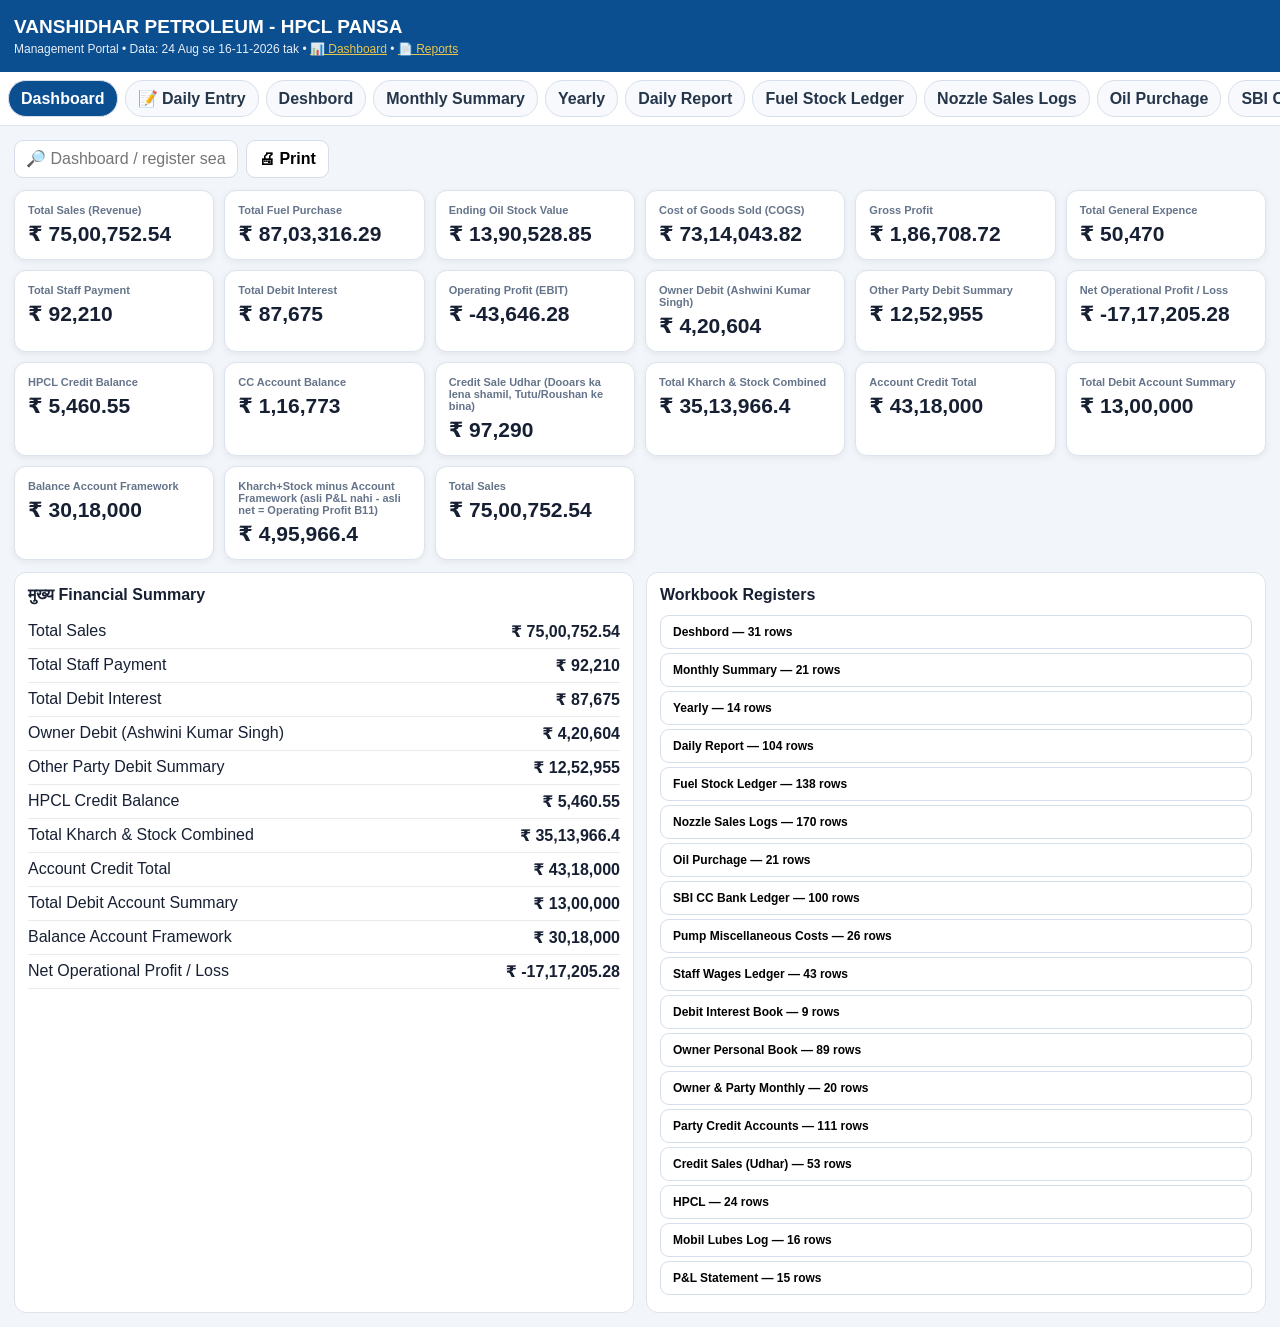
==== commit c720806c: "17 Nov update: DSR 17-11, dashboard, lock screen, portal, owner summary, date-wise report, dena/lena" ====
--- a/index.html
+++ b/index.html
@@ -108,7 +108,7 @@
 </section>
 </main>
 <script>
-const DATA={"metrics": {"Total Sales (Revenue)": 7500752.54, "Total Fuel Purchase": 8703316.29, "Ending Oil Stock Value": 1390528.85, "Cost of Goods Sold (COGS)": 7314043.82, "Gross Profit": 186708.72, "Total General Expence": 50470, "Total Staff Payment": 92210, "Total Debit Interest": 87675, "Operating Profit (EBIT)": -43646.28, "Owner Debit (Ashwini Kumar Singh)": 415586, "Other Party Debit Summary": 1252955, "Net Operational Profit / Loss": -1712187.28, "HPCL Credit Balance": 5460.55, "CC Account Balance": 116773, "Credit Sale Udhar (Dooars ka lena shamil, Tutu/Roushan ke bina)": 93766, "Total Kharch & Stock Combined": 3505424.4, "Account Credit Total": 4318000, "Total Debit Account Summary": 1300000, "Balance Account Framework": 3018000, "Kharch+Stock minus Account Framework (asli P&L nahi - asli net = Operating Profit B11)": 487424.4, "Total Sales": 7500752.54}, "sheets": {"Deshbord": [["VANSHIDHAR PETROLEUM | 24 Aug - 3 Nov 2026", "", "", "", ""], ["Description", "Amount Value (INR)", "", "", ""], ["Total Sales (Revenue)", 7500752.54, "", "", ""], ["Total Fuel Purchase", 8703316.29, "", "", ""], ["Ending Oil Stock Value", 1390528.85, "", "", ""], ["Cost of Goods Sold (COGS)", 7314043.82, "", "", ""], ["Gross Profit", 186708.72, "", "", ""], ["Total General Expence", 50470, "", "", ""], ["Total Staff Payment", 92210, "", "", ""], ["Total Debit Interest", 87675, "", "", ""], ["Operating Profit (EBIT)", -43646.28, "", "", ""], ["Owner Debit (Ashwini Kumar Singh)", 415586, "", "", ""], ["Other Party Debit Summary", 1252955, "", "", ""], ["Net Operational Profit / Loss", -1712187.28, "", "", ""], ["HPCL Credit Balance", 5460.55, "", "", ""], ["CC Account Balance", 116773, "", "", ""], ["Credit Sale Udhar (Dooars ka lena shamil, Tutu/Roushan ke bina)", 93766, "", "", ""], ["Total Kharch & Stock Combined", 3505424.4, "", "", ""], ["Account Credit Total", 4318000, "", "", ""], ["Total Debit Account Summary", 1300000, "", "", ""], ["Balance Account Framework", 3018000, "", "", ""], ["Kharch+Stock minus Account Framework (asli P&L nahi - asli net = Operating Profit B11)", 487424.4, "", "", ""], ["Chart data (formula se, Deshbord ka table)", "", "", "", ""], ["Metric", "Revenue", "Cost", "Profit", "Expense"], ["Total Sales", 7500752.54, "", "", ""], ["Cost of Goods Sold", "", 7314043.82, "", ""], ["Gross Profit", "", "", 186708.72, ""], ["Total Staff Payment", "", "", "", 92210], ["Total Debit Interest", "", "", "", 87675], ["Total General", "", "", "", 50470], ["Operating Profit", "", "", -43646.28, ""]], "Monthly Summary": [["Monthly Summery", "", "", "", "", "", "", "", "", "", "", "", "", "", ""], ["Description", "FY-2026 2027", "2026-08-01", "2026-09-01", "2026-10-01", "2026-11-01", "2026-12-01", "2027-01-01", "2027-02-01", "2027-03-01", "2027-04-01", "2027-05-01", "2027-06-01", "2027-07-01", "Total"], ["Total Sales (Revenue)", 7500752.54, 438754.02, 1514582.6, 3860123.3, 1687292.62, "", "", "", "", "", "", "", "", 7500752.54], ["Total Fuel Purchase", 8703316.29, 1414400.43, 2447705.54, 2420605.16, 2420605.16, "", "", "", "", "", "", "", "", 8703316.29], ["Ending Oil Stock Value", 1390528.85, 1258731.17, 2271429.65, 829580.28, 1631727.66, "", "", "", "", "", "", "", "", 1390528.85], ["Cost of Goods Sold (COGS)", 7314043.82, 398124.45, 1435007.06, 3862454.53, 1618457.78, "", "", "", "", "", "", "", "", 7314043.82], ["Gross Profit", 186708.72, 40629.57, 79575.53, -2331.23, 68834.84, "", "", "", "", "", "", "", "", 186708.72], ["Total General Expence", 50470, 6600, 10010, 21790, 12070, "", "", "", "", "", "", "", "", 50470], ["Total Staff Payment", 92210, 8230, 21560, 37760, 24660, "", "", "", "", "", "", "", "", 92210], ["Total Debit Interest", 87675, 35852, 13424, 38399, 0, "", "", "", "", "", "", "", "", 87675], ["Operating Profit (EBIT)", -43646.28, -10052.43, 34581.53, -100280.23, 32104.84, "", "", "", "", "", "", "", "", -43646.28], ["Owner Debit (Ashwini Kumar Singh)", 415586, 7135, 123369, 193032, 92050, "", "", "", "", "", "", "", "", 415586], ["Other Party Debit Summary (Dooars diesel nahi)", 1252955, 279093, 406710, 552629, 14523, "", "", "", "", "", "", "", "", 1252955], ["Net Operational Profit / Loss", -1712187.28, -296280.43, -495497.47, -845941.23, -74468.16, "", "", "", "", "", "", "", "", -1712187.28], ["HPCL Credit Balance", 5460.55, 410210, 72486.23, 5460.55, 5460.55, "", "", "", "", "", "", "", "", 5460.55], ["CC Account Balance", 125347.02, 1275432.28, 34550.85, 760937.02, 116773, "", "", "", "", "", "", "", "", 116773], ["Total Kharch & Stock Combined", 3144472.07, 3281283.45, 2953539.73, 2439587.85, 1897264.21, "", "", "", "", "", "", "", "", 3411658.4], ["Account Credit Total", 4318000, 4318000, 0, 0, 0, "", "", "", "", "", "", "", "", 4318000], ["Total Debit Account Summary", 1300000, 1300000, 0, 0, 0, "", "", "", "", "", "", "", "", 1300000], ["Balance Account Framework", 3018000, 3018000, 0, 0, 0, "", "", "", "", "", "", "", "", 3018000], ["Net Operational Profit / Loss", -126472.07, 263283.45, 2953539.73, 2439587.85, 1897264.21, "", "", "", "", "", "", "", "", -393658.4]], "Yearly": [["YEARLY REPORT | FY 2026-27  Aug se ", "", "", "", "", ""], ["Mad", "FY 2026-27 Rs.", "Aug-26", "Sep-26", "Oct-26 (26 tak)", "Nov-26 (1 Nov)"], ["Total Sales (Bikri)", 7500752.54, 438754.02, 1514582.6, 3860123.3, 1687292.62], ["Total Fuel Purchase (Kharid)", 8703316.29, 1414400.43, 2447705.54, 2420605.16, 2420605.16], ["Ending Stock Value", 1390528.85, 1258731.17, 2271429.65, 829580.28, 1631727.66], ["Cost of Goods Sold", 7314043.82, 398124.45, 1435007.06, 3862454.53, 1618457.78], ["Gross Profit", 186708.72, 40629.57, 79575.53, -2331.23, 68834.84], ["General Expense (Pump)", 50470, 6600, 10010, 21790, 12070], ["Staff Payment", 92210, 8230, 21560, 37760, 24660], ["Debit Interest", 87675, 35852, 13424, 38399, 0], ["Operating Profit / (Loss)", -43646.28, -10052.43, 34581.53, -100280.23, 32104.84], ["Owner Debit", 415586, 7135, 123369, 193032, 92050], ["Other Party Debit", 1252955, 279093, 406710, 552629, 14523], ["Net after Owner & Party", -1712187.28, -296280.43, -495497.47, -845941.23, -74468.16]], "Daily Report": [["DAILY SALES REPORT | 27 Aug se ", "", "", "", "", "", "", "", ""], ["Roz ki bikri (litre aur Rs.) aur dealer commission. Pump 1-26 Aug 2026 band tha. Source: register Nozzle Sales Logs + manager DSR. 26 Oct ki bikri aane par jodi jayegi.", "", "", "", "", "", "", "", ""], ["Date", "Din", "MS Litre", "MS Rs.", "HSD Litre", "HSD Rs.", "Kul Litre", "Kul Rs.", "Dealer Commission Rs."], ["2026-08-27", "Day", 682.34, 73079, 714.43, 72993, 1396.77, 146072, 4307.52], ["2026-08-28", "Day", 674.47, 72236, 40.71, 4159, 715.18, 76395, 2660.69], ["2026-08-29", "Day", 298, 31916, 13, 1328, 311, 33244, 1163.6], ["2026-08-30", "Day", 325.92, 34906, 68.83, 7032, 394.75, 41938, 1403.69], ["2026-08-31", "Day", 432.86, 46359, 927.33, 94745, 1360.19, 141104, 3870.46], ["2026-09-01", "Day", 163.58, 17519, 10.93, 1117, 174.51, 18636, 647.84], ["2026-09-02", "Day", 220.2, 23583, 12.97, 1325, 233.17, 24908, 867.89], ["2026-09-03", "Day", 299.81, 32056, 158.76, 16214, 458.57, 48270, 1520.3], ["2026-09-04", "Day", 212, 22667, 108, 11030, 320, 33697, 1064.8], ["2026-09-06", "Day", 427.55, 45714, 167.72, 17129, 595.27, 62843, 2027.22], ["2026-09-07", "Day", 383.95, 41052, 58.45, 5970, 442.4, 47022, 1599.29], ["2026-09-08", "Day", 255.87, 27358, 82.16, 8391, 338.03, 35749, 1169.49], ["2026-09-09", "Day", 313.28, 33496, 89.87, 9178, 403.15, 42674, 1406.15], ["2026-09-10", "Day", 383.32, 40985, 197.69, 20190, 581.01, 61175, 1931.07], ["2026-09-11", "Day", 337.29, 36063, 61.1, 6240, 398.39, 42303, 1428.34], ["2026-09-12", "Day", 367.65, 39309, 28.49, 2910, 396.14, 42219, 1465.45], ["2026-09-13", "Day", 435.28, 46540, 103.81, 10602, 539.09, 57142, 1903.21], ["2026-09-14", "Day", 336.64, 35994, 108.5, 11081, 445.14, 47075, 1539.63], ["2026-09-15", "Day", 387, 41378, 267, 27269, 654, 68647, 2111.4], ["2026-09-16", "Day", 273.72, 29266, 57.46, 5868, 331.18, 35134, 1178.04], ["2026-09-17", "Day", 257.74, 27558, 92.4, 9437, 350.14, 36995, 1201.17], ["2026-09-18", "Day", 408, 43623, 206, 21039, 614, 64662, 2044.8], ["2026-09-19", "Day", 320.8, 34300, 134, 13685, 454.8, 47985, 1540.64], ["2026-09-20", "Day", 366.94, 39233, 170.89, 17453, 537.83, 56686, 1804.51], ["2026-09-21", "Day", 413.2, 44179, 400.06, 40858, 813.26, 85037, 2530.3], ["2026-09-22", "Day", 319.25, 34134, 713.49, 72869, 1032.74, 107003, 2925.53], ["2026-09-23", "Day", 253.49, 27103, 280.07, 28604, 533.56, 55707, 1635.43], ["2026-09-24", "Day", 249.01, 26624, 77.84, 7950, 326.85, 34574, 1133.05], ["2026-09-25", "Day", 221.92, 23728, 273.25, 27907, 495.17, 51635, 1499.1], ["2026-09-26", "Day", 338.9, 36235, 43.42, 4434, 382.32, 40669, 1392.03], ["2026-09-27", "Day", 376.62, 40268, 308.18, 31474, 684.8, 71742, 2170.79], ["2026-09-28", "Day", 493.41, 52755, 99.88, 10201, 593.29, 62956, 2114.67], ["2026-09-29", "Day", 288.34, 30829, 441.87, 45128, 730.21, 75957, 2156.18], ["2026-09-30", "Day", 331.12, 35403, 196.57, 20076, 527.69, 55479, 1730.02], ["2026-10-01", "Day", 430.82, 46063, 3756.79, 383681, 4187.61, 429744, 10653.41], ["2026-10-02", "Day", 427.37, 45694, 675.04, 68942, 1102.41, 114636, 3244.1], ["2026-10-03", "Day", 394.16, 42144, 982.85, 100378, 1377.01, 142522, 3856.65], ["2026-10-04", "Day", 363.74, 38891, 598.63, 61138, 962.37, 100029, 2818.92], ["2026-10-05", "Day", 491.13, 52512, 680.16, 69465, 1171.29, 121977, 3498.68], ["2026-10-06", "Day", 402.12, 42995, 625.81, 63914, 1027.93, 106909, 3030], ["2026-10-07", "Day", 361.95, 38700, 595.25, 60793, 957.2, 99493, 2804.01], ["2026-10-08", "Day", 440.29, 47076, 628.51, 64190, 1068.8, 111266, 3181.53], ["2026-10-09", "Day", 379.73, 40601, 1031.6, 105357, 1411.33, 145958, 3918.81], ["2026-10-10", "Day", 586.82, 62743, 875.33, 89397, 1462.15, 152140, 4330.71], ["2026-10-11", "Day", 436.51, 46672, 112.55, 11495, 549.06, 58167, 1928.86], ["2026-10-12", "Day", 458.71, 49045, 9.79, 1000, 468.5, 50045, 1766.59], ["2026-10-13", "Day", 457.47, 48913, 0, 0, 457.47, 48913, 1738.39], ["2026-10-14", "Day", 394.92, 42225, 19.58, 2000, 414.5, 44225, 1547.69], ["2026-10-15", "Day", 431.59, 46146, 63.84, 6520, 495.43, 52666, 1793.26], ["2026-10-16", "Day", 516.19, 55191, 1944.14, 198555, 2460.33, 253746, 6627.46], ["2026-10-17", "Day", 561.76, 60063, 664.71, 67887, 1226.47, 127950, 3729.99], ["2026-10-18", "Day", 556.9, 59544, 1032.23, 105422, 1589.13, 164966, 4593.57], ["2026-10-19", "Day", 635.79, 67979, 590.52, 60310, 1226.31, 128289, 3833.25], ["2026-10-20", "Day", 519.89, 55587, 489.96, 50040, 1009.85, 105627, 3151.49], ["2026-10-21", "Day", 629.65, 67322, 712.06, 72723, 1341.71, 140045, 4101.61], ["2026-10-22", "Day", 798.12, 85335, 1260.76, 128761, 2058.88, 214096, 6058.68], ["2026-10-23", "Day", 496.15, 53048, 651.72, 66560, 1147.87, 119608, 3449.5], ["2026-10-24", "Day", 464.28, 49640, 54.46, 5562, 518.74, 55202, 1894.97], ["2026-10-25", "Day", 421.23, 45038, 333.27, 34037, 754.5, 79075, 2400.52], ["2026-10-26", "Day", 512.79, 54828, 610.29, 62329, 1123.08, 117157, 3413.3], ["2026-10-27", "Day", 461.61, 49355, 1687.79, 172374, 2149.4, 221729, 5804.81], ["2026-10-28", "Day", 469.74, 50225, 1822.24, 186105, 2291.98, 236330, 6158.39], ["2026-10-29", "Day", 194.39, 20784, 179, 18281, 373.39, 39065, 1168.28], ["2026-10-30", "Day", 80.31, 8587, 19.78, 2020, 100.09, 10607, 352.65], ["2026-10-31", "Day", 377.18, 40328, 270.4, 27616, 647.58, 67944, 2082.24], ["2026-11-01", "Day", 447.05, 47799, 715.68, 73092, 1162.73, 120891, 3416.42], ["2026-11-02", "Day", 525.48, 56184, 323.87, 33077, 849.35, 89261, 2774.11], ["2026-11-03", "Day", 600.23, 64177, 1452.57, 148351, 2052.8, 212528, 5767.04], ["2026-11-04", "Day", 444.75, 47553, 319.36, 32616, 764.11, 80169, 2456.51], ["2026-11-05", "Day", 59.48, 6360, 182, 18588, 241.48, 24948, 662.82], ["2026-11-06", "Day", 3.92, 419, 48.46, 4949, 52.38, 5368, 131.2], ["2026-11-07", "Day", 731.29, 78190, 638.71, 65231, 1370, 143421, 4311.81], ["2026-11-08", "Day", 420.93, 45005.84, 349.05, 35648, 769.98, 80654, 2437.25], ["2026-11-09", "Day", 620.44, 66337, 664.61, 67877, 1285.05, 134214, 3952.74], ["2026-11-10", "Day", 520.32, 55633, 769.03, 78541, 1289.35, 134174, 3822.89], ["2026-11-11", "Day", 799.9, 85525, 710.42, 72555, 1510.32, 158080, 4744.63], ["2026-11-12", "Day", 732.43, 78311, 628.12, 64150, 1360.55, 142461, 4290.72], ["2026-11-13", "Day", 541.67, 57915, 466.16, 47609, 1007.83, 105524, 3177.13], ["2026-11-14", "Day", 140.22, 14992, 403.23, 41182, 543.45, 56174, 1500.59], ["2026-11-15", "Day", 107.44, 11487, 369.78, 37766, 477.22, 49253, 1295.74], ["2026-11-16", "Day", 977.17, 104479, 447.4, 45693, 1424.57, 150172, 4787.01], ["2026-11-17", "Day", "", "", "", "", "", "", ""], ["2026-11-18", "Day", "", "", "", "", "", "", ""], ["2026-11-19", "Day", "", "", "", "", "", "", ""], ["2026-11-20", "Day", "", "", "", "", "", "", ""], ["2026-11-21", "Day", "", "", "", "", "", "", ""], ["2026-11-22", "Day", "", "", "", "", "", "", ""], ["2026-11-23", "Day", "", "", "", "", "", "", ""], ["2026-11-24", "Day", "", "", "", "", "", "", ""], ["2026-11-25", "Day", "", "", "", "", "", "", ""], ["2026-11-26", "Day", "", "", "", "", "", "", ""], ["2026-11-27", "Day", "", "", "", "", "", "", ""], ["2026-11-28", "Day", "", "", "", "", "", "", ""], ["2026-11-29", "Day", "", "", "", "", "", "", ""], ["2026-11-30", "Day", "", "", "", "", "", "", ""], ["2026-12-01", "Day", "", "", "", "", "", "", ""], ["2026-12-02", "Day", "", "", "", "", "", "", ""], ["2026-12-03", "Day", "", "", "", "", "", "", ""], ["2026-12-04", "Day", "", "", "", "", "", "", ""], ["TOTAL", "", 33675.5, 3601088.84, 38182.64, 3899663, 71858.14, 7500752, 219605.24], ["Din ka average", "", "", "", "", "", 877.19, 91540.71, 2673.78]], "Fuel Stock Ledger": [["VANSHIDHAR PETROLEUM - HPCL PANSA (FUEL STOCK LEDGER)", "", "", "", "", "", "", "", "", "", "", ""], ["Date", "MS Opening", "MS Purchase", "MS Sale", "MS Closing", "Stock Value", "HSD Opening", "HSD Purchase", "HSD Sale", "HSD Closing", "Stock Value", "Status"], ["2026-08-26", 1141, 5000, 0, 6141, 657701.1, 1177, 9000, 0, 10177, 1039784.09, "Open"], ["2026-08-27", 6141, 0, 682.34, 5458.66, 584622.49, 10177, 0, 714.43, 9462.57, 966790.78, "Open"], ["2026-08-28", 5458.66, 0, 674.47, 4784.19, 512386.75, 9462.57, 0, 40.71, 9421.86, 962631.44, "Open"], ["2026-08-29", 4784.19, 0, 298, 4486.19, 480470.95, 9421.86, 0, 13, 9408.86, 961303.23, "Open"], ["2026-08-30", 4486.19, 0, 325.92, 4160.27, 445564.92, 9408.86, 0, 68.83, 9340.03, 954270.87, "Open"], ["2026-08-31", 4160.27, 0, 432.86, 3727.41, 399205.61, 9340.03, 0, 927.33, 8412.7, 859525.56, "Open"], ["", 4160.27, 5000, 2413.59, 3727.41, 399205.61, 9340.03, 9000, 1764.3, 8412.7, 859525.56, ""], ["2026-09-01", 3727.41, 0, 163.58, 3563.83, 381686.19, 8412.7, 0, 10.93, 8401.77, 858408.84, "Open"], ["2026-09-02", 3563.83, 0, 220.2, 3343.63, 358102.77, 8401.77, 0, 12.97, 8388.8, 857083.7, "Open"], ["2026-09-03", 3343.63, 0, 299.81, 3043.82, 325445.23, 8388.8, 0, 158.76, 8230.04, 840533.99, "Open"], ["2026-09-04", 3043.82, 0, 212, 2831.82, 302778.19, 8230.04, 0, 108, 8122.04, 829503.95, "Open"], ["2026-09-05", 2831.82, 0, 0, 2831.82, 302778.19, 8122.04, 0, 0, 8122.04, 829503.95, "Close"], ["2026-09-06", 2831.82, 0, 427.55, 2404.27, 257064.55, 8122.04, 0, 167.72, 7954.32, 812374.7, "Open"], ["2026-09-07", 2404.27, 0, 383.95, 2020.32, 216012.61, 7954.32, 0, 58.45, 7895.87, 806405.2, "Open"], ["2026-09-08", 2020.32, 0, 255.87, 1764.45, 188654.99, 7895.87, 0, 82.16, 7813.71, 798014.2, "Open"], ["2026-09-09", 1764.45, 8000, 313.28, 9451.17, 1010519.1, 7813.71, 4000, 89.87, 11723.84, 1197355.78, "Open"], ["2026-09-10", 9451.17, 0, 383.32, 9067.85, 969534.52, 11723.84, 0, 197.69, 11526.15, 1177165.7, "Open"], ["2026-09-11", 9067.85, 0, 337.29, 8730.56, 933471.48, 11526.15, 0, 61.1, 11465.05, 1170925.56, "Open"], ["2026-09-12", 8730.56, 0, 367.65, 8362.91, 894162.34, 11465.05, 0, 28.49, 11436.56, 1168015.87, "Open"], ["2026-09-13", 8362.91, 0, 435.28, 7927.63, 847622.2, 11436.56, 0, 103.81, 11332.75, 1157413.76, "Open"], ["2026-09-14", 7927.63, 0, 336.64, 7590.99, 811628.65, 11332.75, 0, 108.5, 11224.25, 1146781.62, "Open"], ["2026-09-15", 7590.99, 0, 387, 7203.99, 770250.61, 11224.25, 0, 267, 10957.25, 1119502.23, "Open"], ["2026-09-16", 7203.99, 0, 273.72, 6930.27, 740984.47, 10957.25, 0, 57.46, 10899.79, 1113631.54, "Open"], ["2026-09-17", 6930.27, 0, 257.74, 6672.53, 713426.91, 10899.79, 0, 92.4, 10807.39, 1104191.04, "Open"], ["2026-09-18", 6672.53, 0, 408, 6264.53, 669803.55, 10807.39, 0, 206, 10601.39, 1083144.02, "Open"], ["2026-09-19", 6264.53, 0, 320.8, 5943.73, 635503.61, 10601.39, 0, 134, 10467.39, 1069453.24, "Open"], ["2026-09-20", 5943.73, 0, 366.94, 5576.79, 596270.39, 10467.39, 0, 170.89, 10296.5, 1051993.41, "Open"], ["2026-09-21", 5576.79, 0, 413.2, 5163.59, 552091.04, 10296.5, 0, 400.06, 9896.44, 1011119.27, "Open"], ["2026-09-22", 5163.59, 0, 319.25, 4844.34, 517956.83, 9896.44, 0, 713.49, 9182.95, 938222.0, "Open"], ["2026-09-23", 4844.34, 0, 253.49, 4590.85, 490853.68, 9182.95, 0, 280.07, 8902.88, 909607.25, "Open"], ["2026-09-24", 4590.85, 0, 249.01, 4341.84, 464229.53, 8902.88, 0, 77.84, 8825.04, 901654.34, "Open"], ["2026-09-25", 4341.84, 0, 221.92, 4119.92, 440501.85, 8825.04, 0, 273.25, 8551.79, 873736.38, "Open"], ["2026-09-26", 4119.92, 0, 338.9, 3781.02, 404266.66, 8551.79, 0, 43.42, 8508.37, 869300.16, "Open"], ["2026-09-27", 3781.02, 0, 376.62, 3404.4, 363998.45, 8508.37, 0, 308.18, 8200.19, 837813.41, "Open"], ["2026-09-28", 3404.4, 0, 493.41, 2910.99, 311243.05, 8200.19, 0, 99.88, 8100.31, 827608.67, "Open"], ["2026-09-29", 2910.99, 0, 288.34, 2622.65, 280413.74, 8100.31, 0, 441.87, 7658.44, 782462.81, "Open"], ["2026-09-30", 2622.65, 8000, 331.12, 10291.53, 1100370.39, 7658.44, 4000, 196.57, 11461.87, 1171059.26, "Open"], ["", 2622.65, 16000, 9435.88, 10291.53, 1100370.39, 7658.44, 8000, 4950.83, 11461.87, 1171059.26, ""], ["2026-10-01", 10291.53, 0, 430.82, 9860.71, 1054307.11, 11461.87, 0, 3756.79, 7705.08, 787228.02, "Open"], ["2026-10-02", 9860.71, 0, 427.37, 9433.34, 1008612.71, 7705.08, 0, 675.04, 7030.04, 718259.19, "Open"], ["2026-10-03", 9433.34, 0, 394.16, 9039.18, 966469.13, 7030.04, 0, 982.85, 6047.19, 617841.4, "Open"], ["2026-10-04", 9039.18, 0, 363.74, 8675.44, 927578.04, 6047.19, 0, 598.63, 5448.56, 556679.38, "Open"], ["2026-10-05", 8675.44, 0, 491.13, 8184.31, 875066.43, 5448.56, 0, 680.16, 4768.4, 487187.43, "Open"], ["2026-10-06", 8184.31, 0, 402.12, 7782.19, 832071.75, 4768.4, 0, 625.81, 4142.59, 423248.42, "Open"], ["2026-10-07", 7782.19, 0, 361.95, 7420.24, 793372.06, 4142.59, 0, 595.25, 3547.34, 362431.73, "Open"], ["2026-10-08", 7420.24, 0, 440.29, 6979.95, 746296.25, 3547.34, 0, 628.51, 2918.83, 298216.86, "Open"], ["2026-10-09", 6979.95, 0, 379.73, 6600.22, 705695.52, 2918.83, 0, 1031.6, 1887.23, 192818.29, "Open"], ["2026-10-10", 6600.22, 0, 586.82, 6013.4, 642952.73, 1887.23, 0, 875.33, 1011.9, 103385.82, "Open"], ["2026-10-11", 6013.4, 0, 436.51, 5576.89, 596281.08, 1011.9, 0, 112.55, 899.35, 91886.59, "Open"], ["2026-10-12", 5576.89, 0, 458.71, 5118.18, 547235.81, 899.35, 0, 9.79, 889.56, 90886.35, "Open"], ["2026-10-13", 5118.18, 0, 457.47, 4660.71, 498323.11, 889.56, 0, 0, 889.56, 90886.35, "Open"], ["2026-10-14", 4660.71, 0, 394.92, 4265.79, 456098.27, 889.56, 0, 19.58, 869.98, 88885.86, "Open"], ["2026-10-15", 4265.79, 4000, 431.59, 7834.2, 837632.66, 869.98, 8000, 63.84, 8806.14, 899723.32, "Open"], ["2026-10-16", 7834.2, 0, 516.19, 7318.01, 782441.63, 8806.14, 0, 1944.14, 6862, 701090.54, "Open"], ["2026-10-17", 7318.01, 0, 561.76, 6756.25, 722378.25, 6862, 0, 664.71, 6197.29, 633177.12, "Open"], ["2026-10-18", 6756.25, 0, 556.9, 6199.35, 662834.5, 6197.29, 0, 1032.23, 5165.06, 527714.18, "Open"], ["2026-10-19", 6199.35, 0, 635.79, 5563.56, 594855.84, 5165.06, 0, 590.52, 4574.54, 467380.75, "Open"], ["2026-10-20", 5563.56, 0, 519.89, 5043.67, 539269.2, 4574.54, 0, 489.96, 4084.58, 417321.54, "Open"], ["2026-10-21", 5043.67, 0, 629.65, 4414.02, 471947.02, 4084.58, 0, 712.06, 3372.52, 344570.37, "Open"], ["2026-10-22", 4414.02, 0, 798.12, 3615.9, 386612.03, 3372.52, 0, 1260.76, 2111.76, 215758.52, "Open"], ["2026-10-23", 3615.9, 0, 496.15, 3119.75, 333563.67, 2111.76, 0, 651.72, 1460.04, 149172.29, "Open"], ["2026-10-24", 3119.75, 0, 464.28, 2655.47, 283922.85, 1460.04, 0, 54.46, 1405.58, 143551.89, "Open"], ["2026-10-25", 2393.49, 4000, 421.23, 5972.26, 638554.04, 1335.14, 8000, 333.27, 9001.87, 919360.98, "Open"], ["2026-10-26", 5830.86, 0, 512.79, 5318.07, 568608.04, 8782.12, 0, 610.29, 8171.83, 834589.0, "Open"], ["2026-10-27", 5310.72, 0, 461.61, 4849.11, 518466.84, 8148.37, 0, 1687.79, 6460.58, 659819.04, "Open"], ["2026-10-28", 4859.96, 0, 469.74, 4390.22, 469402.32, 6553.58, 0, 1822.24, 4731.34, 483211.75, "Open"], ["2026-10-29", 4386.95, 0, 194.39, 4192.56, 448268.52, 4689.61, 0, 179, 4510.61, 460668.6, "Open"], ["2026-10-30", 4178.8, 0, 80.31, 4098.49, 438210.55, 4526.06, 0, 19.78, 4506.28, 460226.38, "Open"], ["2026-10-31", 4109.88, 0, 377.18, 3732.7, 399100.28, 4485.42, 0, 270.4, 4215.02, 430479.99, "Open"], ["", 10291.53, 8000, 14153.31, 3732.7, 399100.28, 11461.87, 16000, 22979.06, 4215.02, 430479.99, ""], ["2026-11-01", 3732.7, 0, 447.05, 3285.65, 351301.7, 4215.02, 0, 715.68, 3499.34, 357387.59, "Open"], ["2026-11-02", 3285.65, 0, 525.48, 2760.17, 295117.38, 3499.34, 0, 323.87, 3175.47, 324310.75, "Open"], ["2026-11-03", 2760.17, 0, 600.23, 2159.94, 230940.78, 3175.47, 0, 1452.57, 1722.9, 175959.78, "Open"], ["2026-11-04", 2159.94, 0, 444.75, 1715.19, 183388.11, 1722.9, 0, 319.36, 1403.54, 143343.54, "Open"], ["2026-11-05", 1715.19, 0, 59.48, 1655.71, 177028.51, 1403.54, 0, 182, 1221.54, 124755.88, "Open"], ["2026-11-06", 1655.71, 4000, 3.92, 5651.79, 604289.39, 1221.54, 8000, 48.46, 9173.08, 936846.66, "Open"], ["2026-11-07", 5651.79, 0, 731.29, 4920.5, 526099.86, 9173.08, 0, 638.71, 8534.37, 871615.21, "Open"], ["2026-11-08", 4920.5, 0, 420.93, 4499.57, 481094.02, 8534.37, 0, 349.05, 8185.32, 835966.73, "Open"], ["2026-11-09", 4499.57, 0, 620.44, 3879.13, 414756.58, 8185.32, 0, 664.61, 7520.71, 768090.11, "Open"], ["2026-11-10", 3879.13, 0, 520.32, 3358.81, 359123.97, 7520.71, 0, 769.03, 6751.68, 689549.08, "Open"], ["2026-11-11", 3358.81, 0, 799.9, 2558.91, 273598.66, 6751.68, 0, 710.42, 6041.26, 616993.88, "Open"], ["2026-11-12", 2558.91, "", 732.43, 1826.48, 195287.24, 6041.26, "", 628.12, 5413.14, 552843.99, "Open"], ["2026-11-13", 1826.48, "", 541.67, 1284.81, 137371.89, 5413.14, "", 466.16, 4946.98, 505235.07, ""], ["2026-11-14", 1284.81, 0, 140.22, 1144.59, 122379.56, 4946.98, 0, 403.23, 4543.75, 464053.19, ""], ["2026-11-15", 1144.59, 4000, 107.44, 5037.15, 538572.08, 4543.75, 8000, 369.78, 12173.97, 1243327.56, ""], ["2026-11-16", 5037.15, 0, 977.17, 4059.98, 434093.06, 12173.97, 0, 447.4, 11726.57, 1197634.59, ""], ["2026-11-17", "", "", "", "", "", "", "", "", "", "", ""], ["2026-11-18", "", "", "", "", "", "", "", "", "", "", ""], ["2026-11-19", "", "", "", "", "", "", "", "", "", "", ""], ["2026-11-20", "", "", "", "", "", "", "", "", "", "", ""], ["2026-11-21", "", "", "", "", "", "", "", "", "", "", ""], ["2026-11-22", "", "", "", "", "", "", "", "", "", "", ""], ["2026-11-23", "", "", "", "", "", "", "", "", "", "", ""], ["2026-11-24", "", "", "", "", "", "", "", "", "", "", ""], ["2026-11-25", "", "", "", "", "", "", "", "", "", "", ""], ["2026-11-26", "", "", "", "", "", "", "", "", "", "", ""], ["2026-11-27", "", "", "", "", "", "", "", "", "", "", ""], ["2026-11-28", "", "", "", "", "", "", "", "", "", "", ""], ["2026-11-29", "", "", "", "", "", "", "", "", "", "", ""], ["2026-11-30", "", "", "", "", "", "", "", "", "", "", ""], ["Total Sum Variance", 3732.7, 8000, 7672.72, 4059.98, 434093.06, 4215.02, 16000, 8488.45, 11726.57, 1197634.59, ""], ["", 1141, 37000, 33675.5, 4067.44, 434890.68, 1177, 49000, 38182.64, 11728.59, 1197840.9, ""], ["", 4436.82, 2926.44, "Ltr", "", "Stock Value", "Ltr", 10551.59, 7960.32, "", "", ""], ["", "", 312894.96, "Value", "", 1390528.85, "Value", 1077633.89, "", "", "", ""], ["Dip adjustment (24-Oct-2026 actual dip vs book): isme pehle ka jama farak (26 Aug-23 Oct) MS 275.95 / HSD 67.70 aur 24 Oct ka asli farak MS -13.97 / HSD +2.74 shamil", "", 261.98, "MS Ltr", "", "", "", 70.44, "HSD Ltr", "", "", ""], ["Book closing 24-Oct minus actual dip. MS dip 2,393.49 L / HSD dip 1,335.14 L (manager). Manager sheet: 24-Oct opening dip MS 2,843.80 / HSD 1,392.34 (register book 3,119.75 / 1,460.04). 25-Oct opening taken from actual dip.", "", "", "", "", "", "", "", "", "", "", ""], ["Dip adjustment (25-Oct-2026 actual dip vs book, tanker ke baad)", "", 141.4, "MS Ltr", "", "", "", 219.75, "HSD Ltr", "", "", ""], ["Actual dip 25-Oct close (= 26-Oct opening): MS 5,830.86 L, HSD 8,782.12 L (manager).", "", "", "", "", "", "", "", "", "", "", ""], ["25-Oct HSD tanker: invoice 8,000 L, received 7,971 L (29 L shortage on challan). Book purchase taken as 7,971 L.", "", "", "", "", "", "", "", "", "", "", ""], ["Dip adjustment (26-Oct-2026 actual dip vs book)", "", 7.35, "MS Ltr", "", "", "", 23.46, "HSD Ltr", "", "", ""], ["Actual dip 26-Oct close (= 27-Oct opening): MS 5,310.72 L (70.1 cm), HSD 8,148.37 L (72.6 cm) (manager).", "", "", "", "", "", "", "", "", "", "", ""], ["Dip adjustment (27-Oct-2026 actual dip vs book)", "", -10.85, "MS Ltr", "", "", "", -93, "HSD Ltr", "", "", ""], ["Actual dip 27-Oct close (= 28-Oct opening): MS 4,859.96 L (65.7 cm), HSD 6,553.58 L (62.2 cm). Book closing minus actual dip.", "", "", "", "", "", "", "", "", "", "", ""], ["Dip adjustment (28-Oct-2026 actual dip vs book)", "", 3.27, "MS Ltr", "", "", "", 41.73, "HSD Ltr", "", "", ""], ["Actual dip 28-Oct close (= 29-Oct opening): MS 4,386.95 L (61.0 cm), HSD 4,689.61 L (49.2 cm). Book closing minus actual = adjustment (manager).", "", "", "", "", "", "", "", "", "", "", ""], ["Dip adjustment (29-Oct-2026 actual dip vs book)", "", 13.76, "MS Ltr", "", "", "", -15.45, "HSD Ltr", "", "", ""], ["Actual dip 29-Oct close (= 30-Oct opening): MS 4,178.80 L (58.9 cm), HSD 4,526.06 L (48.0 cm) (manager). Book closing minus actual = adjustment.", "", "", "", "", "", "", "", "", "", "", ""], ["Dip adjustment (30-Oct-2026 actual dip vs book)", "", -11.39, "MS Ltr", "", "", "", 20.86, "HSD Ltr", "", "", ""], ["Actual dip 30-Oct close (= 31-Oct opening): MS 4,109.88 L (58.2 cm), HSD 4,485.42 L (47.7 cm) (manager). Book closing minus actual = adjustment.", "", "", "", "", "", "", "", "", "", "", ""], ["Dip adjustment (31-Oct-2026 actual dip vs book)", "", -7.46, "MS Ltr", "", "", "", -2.02, "HSD Ltr", "", "", ""], ["Actual dip 31-Oct close (= 1-Nov opening): MS 54.4 cm = 3,740.16 L, HSD 45.7 cm = 4,217.04 L (manager). Density MS 748.9, HSD 823.8. Book closing minus actual = adjustment.", "", "", "", "", "", "", "", "", "", "", ""], ["Nov-2026 (1 Nov) - 1 Nov ka asli dip aa gaya (neeche adjustment row). 4 Nov ka dip abhi nahi aaya (book closing).", "", "", "", "", "", "", "", "", "", "", ""], ["2026-11-01", 4067.44, 0, 447.05, 3620.39, 387092.1, 11728.59, 0, 715.68, 11012.91, 1124748.5, "Open"], ["2026-11-02", 3303.4, 0, 525.48, 2777.92, 297015.21, 3528.69, 0, 323.87, 3204.82, 327308.27, "Open"], ["2026-11-03", 2780.83, 0, 600.23, 2180.6, 233149.75, 3191.67, 0, 1452.57, 1739.1, 177614.28, "Open"], ["2026-11-04", 2197.21, 0, 444.75, 1752.46, 187373.02, 1771.12, 0, 319.36, 1451.76, 148268.25, "Open"], ["", "", 611.46, "Ltr", "", "Stock Value", "Ltr", 274.76, "", "", "", ""], ["", "", 65377.3, "Value", "", 93438.54, "Value", 28061.24, "", "", "", ""], ["Actual dip 1-Nov close (= 2-Nov opening): MS 49.8 cm = 3,303.40 L, HSD 40.4 cm = 3,528.69 L (manager). Density MS 749.1 (742.2 @23), HSD 824.6 (819.2 @23). Book closing minus actual = adjustment.", "", "", "", "", "", "", "", "", "", "", ""], ["Dip adjustment (1-Nov-2026 actual dip vs book)", "", 316.99, "MS Ltr", "", "", "", 7484.22, "HSD Ltr", "", "", ""], ["Actual dip 2-Nov close (= 3-Nov opening): MS 44.1 cm = 2,780.83 L, HSD 37.7 cm = 3,191.67 L (manager). Density 3-Nov MS 749.1 (742.2 @23), HSD 824.9 (820.2 @22). Book closing minus actual = adjustment.", "", "", "", "", "", "", "", "", "", "", ""], ["Dip adjustment (2-Nov-2026 actual dip vs book)", "", -2.91, "MS Ltr", "", "", "", 13.15, "HSD Ltr", "", "", ""], ["Actual dip 3-Nov close (= 4-Nov opening): MS 37.4 cm = 2,197.21 L, HSD 25.2 cm = 1,771.12 L (manager, 4 Nov subah parchi). Density 4-Nov MS 749.2 (743.2 @22), HSD 824.9 (820.2 @22). Book closing minus actual = adjustment.", "", "", "", "", "", "", "", "", "", "", ""], ["Dip adjustment (3-Nov-2026 actual dip vs book)", "", -16.61, "MS Ltr", "", "", "", -32.02, "HSD Ltr", "", "", ""], ["Actual dip 4-Nov close (= 5-Nov opening): MS 1,762.88 L, HSD 1,450.26 L (manager, 5 Nov subah). Book closing minus actual = adjustment.", "", "", "", "", "", "", "", "", "", "", ""], ["Dip adjustment (4-Nov-2026 actual dip vs book)", "", -10.42, "MS Ltr", "", "", "", 1.5, "HSD Ltr", "", "", ""]], "Nozzle Sales Logs": [["VANSHIDHAR PETROLEUM - HPCL PANSA (NOZZLE SALES LOGS)", "", "", "", "", "", "", "", ""], ["Date", "Product", "Nozzle #", "Rate/Ltr", "Quantity (Ltr)", "Total Amount", "Payment Mode", "Customer Type", "Status"], ["2026-08-27", "MS(Petrol)", 3, 107.1, 682.34, 73078.61, "UPI/Cash", "Retail", "Open"], ["2026-08-27", "HSD(Diesel)", 3, 102.17, 714.43, 72993.31, "UPI/Cash", "Retail", "Open"], ["2026-08-28", "MS(Petrol)", 3, 107.1, 674.47, 72235.74, "UPI/Cash", "Retail", "Open"], ["2026-08-28", "HSD(Diesel)", 3, 102.17, 40.71, 4159.34, "UPI/Cash", "Retail", "Open"], ["2026-08-29", "MS(Petrol)", 3, 107.1, 298, 31915.8, "UPI/Cash", "Retail", "Open"], ["2026-08-29", "HSD(Diesel)", 3, 102.17, 13, 1328.21, "UPI/Cash", "Retail", "Open"], ["2026-08-30", "MS(Petrol)", 3, 107.1, 325.92, 34906.03, "UPI/Cash", "Retail", "Open"], ["2026-08-30", "HSD(Diesel)", 3, 102.17, 68.83, 7032.36, "UPI/Cash", "Retail", "Open"], ["2026-08-31", "MS(Petrol)", 3, 107.1, 432.86, 46359.31, "UPI/Cash", "Retail", "Open"], ["2026-08-31", "HSD(Diesel)", 3, 102.17, 927.33, 94745.31, "UPI/Cash", "Retail", "Open"], ["", "", "", "", 4177.89, 438754.02, "", "", ""], ["2026-09-01", "MS(Petrol)", 3, 107.1, 163.58, 17519.42, "UPI/Cash", "Retail", "Open"], ["2026-09-01", "HSD(Diesel)", 3, 102.17, 10.93, 1116.72, "UPI/Cash", "Retail", "Open"], ["2026-09-02", "MS(Petrol)", 3, 107.1, 220.2, 23583.42, "UPI/Cash", "Retail", "Open"], ["2026-09-02", "HSD(Diesel)", 3, 102.17, 12.97, 1325.14, "UPI/Cash", "Retail", "Open"], ["2026-09-03", "MS(Petrol)", 3, 106.92, 299.81, 32055.69, "UPI/Cash", "Retail", "Open"], ["2026-09-03", "HSD(Diesel)", 3, 102.13, 158.76, 16214.16, "UPI/Cash", "Retail", "Open"], ["2026-09-04", "MS(Petrol)", 3, 106.92, 212, 22667.04, "UPI/Cash", "Retail", "Open"], ["2026-09-04", "HSD(Diesel)", 3, 102.13, 108, 11030.04, "UPI/Cash", "Retail", "Open"], ["2026-09-05", "MS(Petrol)", 0, 106.92, 0, 0, "None", "Closed Operations", "Close"], ["2026-09-06", "MS(Petrol)", 3, 106.92, 427.55, 45713.65, "UPI/Cash", "Retail", "Open"], ["2026-09-06", "HSD(Diesel)", 3, 102.13, 167.72, 17129.24, "UPI/Cash", "Retail", "Open"], ["2026-09-07", "MS(Petrol)", 3, 106.92, 383.95, 41051.93, "UPI/Cash", "Retail", "Open"], ["2026-09-07", "HSD(Diesel)", 3, 102.13, 58.45, 5969.5, "UPI/Cash", "Retail", "Open"], ["2026-09-08", "MS(Petrol)", 3, 106.92, 255.87, 27357.62, "UPI/Cash", "Retail", "Open"], ["2026-09-08", "HSD(Diesel)", 3, 102.13, 82.16, 8391, "UPI/Cash", "Retail", "Open"], ["2026-09-09", "MS(Petrol)", 3, 106.92, 313.28, 33495.9, "UPI/Cash", "Retail", "Open"], ["2026-09-09", "HSD(Diesel)", 3, 102.13, 89.87, 9178.42, "UPI/Cash", "Retail", "Open"], ["2026-09-10", "MS(Petrol)", 3, 106.92, 383.32, 40984.57, "UPI/Cash", "Retail", "Open"], ["2026-09-10", "HSD(Diesel)", 3, 102.13, 197.69, 20190.08, "UPI/Cash", "Retail", "Open"], ["2026-09-11", "MS(Petrol)", 3, 106.92, 337.29, 36063.05, "UPI/Cash", "Retail", "Open"], ["2026-09-11", "HSD(Diesel)", 3, 102.13, 61.1, 6240.14, "UPI/Cash", "Retail", "Open"], ["2026-09-12", "MS(Petrol)", 3, 106.92, 367.65, 39309.14, "UPI/Cash", "Retail", "Open"], ["2026-09-12", "HSD(Diesel)", 3, 102.13, 28.49, 2909.68, "UPI/Cash", "Retail", "Open"], ["2026-09-13", "MS(Petrol)", 3, 106.92, 435.28, 46540.14, "UPI/Cash", "Retail", "Open"], ["2026-09-13", "HSD(Diesel)", 3, 102.13, 103.81, 10602.12, "UPI/Cash", "Retail", "Open"], ["2026-09-14", "MS(Petrol)", 3, 106.92, 336.64, 35993.55, "UPI/Cash", "Retail", "Open"], ["2026-09-14", "HSD(Diesel)", 3, 102.13, 108.5, 11081.1, "UPI/Cash", "Retail", "Open"], ["2026-09-15", "MS(Petrol)", 3, 106.92, 387, 41378.04, "UPI/Cash", "Retail", "Open"], ["2026-09-15", "HSD(Diesel)", 3, 102.13, 267, 27268.71, "UPI/Cash", "Retail", "Open"], ["2026-09-16", "MS(Petrol)", 3, 106.92, 273.72, 29266.14, "UPI/Cash", "Retail", "Open"], ["2026-09-16", "HSD(Diesel)", 3, 102.13, 57.46, 5868.39, "UPI/Cash", "Retail", "Open"], ["2026-09-17", "MS(Petrol)", 3, 106.92, 257.74, 27557.56, "UPI/Cash", "Retail", "Open"], ["2026-09-17", "HSD(Diesel)", 3, 102.13, 92.4, 9436.81, "UPI/Cash", "Retail", "Open"], ["2026-09-18", "MS(Petrol)", 3, 106.92, 408, 43623.36, "UPI/Cash", "Retail", "Open"], ["2026-09-18", "HSD(Diesel)", 3, 102.13, 206, 21038.78, "UPI/Cash", "Retail", "Open"], ["2026-09-19", "MS(Petrol)", 3, 106.92, 320.8, 34299.94, "UPI/Cash", "Retail", "Open"], ["2026-09-19", "HSD(Diesel)", 3, 102.13, 134, 13685.42, "UPI/Cash", "Retail", "Open"], ["2026-09-20", "MS(Petrol)", 3, 106.92, 366.94, 39233.22, "UPI/Cash", "Retail", "Open"], ["2026-09-20", "HSD(Diesel)", 3, 102.13, 170.89, 17453.0, "UPI/Cash", "Retail", "Open"], ["2026-09-21", "MS(Petrol)", 3, 106.92, 413.2, 44179.34, "UPI/Cash", "Retail", "Open"], ["2026-09-21", "HSD(Diesel)", 3, 102.13, 400.06, 40858.13, "UPI/Cash", "Retail", "Open"], ["2026-09-22", "MS(Petrol)", 3, 106.92, 319.25, 34134.21, "UPI/Cash", "Retail", "Open"], ["2026-09-22", "HSD(Diesel)", 3, 102.13, 713.49, 72868.73, "UPI/Cash", "Retail", "Open"], ["2026-09-23", "MS(Petrol)", 3, 106.92, 253.49, 27103.15, "UPI/Cash", "Retail", "Open"], ["2026-09-23", "HSD(Diesel)", 3, 102.13, 280.07, 28603.55, "UPI/Cash", "Retail", "Open"], ["2026-09-24", "MS(Petrol)", 3, 106.92, 249.01, 26624.15, "UPI/Cash", "Retail", "Open"], ["2026-09-24", "HSD(Diesel)", 3, 102.13, 77.84, 7949.8, "UPI/Cash", "Retail", "Open"], ["2026-09-25", "MS(Petrol)", 3, 106.92, 221.92, 23727.69, "UPI/Cash", "Retail", "Open"], ["2026-09-25", "HSD(Diesel)", 3, 102.13, 273.25, 27907.02, "UPI/Cash", "Retail", "Open"], ["2026-09-26", "MS(Petrol)", 3, 106.92, 338.9, 36235.19, "UPI/Cash", "Retail", "Open"], ["2026-09-26", "HSD(Diesel)", 3, 102.13, 43.42, 4434.48, "UPI/Cash", "Retail", "Open"], ["2026-09-27", "MS(Petrol)", 3, 106.92, 376.62, 40268.21, "UPI/Cash", "Retail", "Open"], ["2026-09-27", "HSD(Diesel)", 3, 102.13, 308.18, 31474.42, "UPI/Cash", "Retail", "Open"], ["2026-09-28", "MS(Petrol)", 3, 106.92, 493.41, 52755.4, "UPI/Cash", "Retail", "Open"], ["2026-09-28", "HSD(Diesel)", 3, 102.13, 99.88, 10200.74, "UPI/Cash", "Retail", "Open"], ["2026-09-29", "MS(Petrol)", 3, 106.92, 288.34, 30829.31, "UPI/Cash", "Retail", "Open"], ["2026-09-29", "HSD(Diesel)", 3, 102.13, 441.87, 45128.18, "UPI/Cash", "Retail", "Open"], ["2026-09-30", "MS(Petrol)", 3, 106.92, 331.12, 35403.35, "UPI/Cash", "Retail", "Open"], ["2026-09-30", "HSD(Diesel)", 3, 102.13, 196.57, 20075.69, "UPI/Cash", "Retail", "Open"], ["", "", "", "", 14386.71, 1514582.6, "", "", ""], ["2026-10-01", "MS(Petrol)", 3, 106.92, 430.82, 46063.27, "UPI/Cash", "Retail", "Open"], ["2026-10-01", "HSD(Diesel)", 3, 102.13, 3756.79, 383680.96, "UPI/Cash", "Retail", "Open"], ["2026-10-02", "MS(Petrol)", 3, 106.92, 427.37, 45694.4, "UPI/Cash", "Retail", "Open"], ["2026-10-02", "HSD(Diesel)", 3, 102.13, 675.04, 68941.84, "UPI/Cash", "Retail", "Open"], ["2026-10-03", "MS(Petrol)", 3, 106.92, 394.16, 42143.59, "UPI/Cash", "Retail", "Open"], ["2026-10-03", "HSD(Diesel)", 3, 102.13, 982.85, 100378.47, "UPI/Cash", "Retail", "Open"], ["2026-10-04", "MS(Petrol)", 3, 106.92, 363.74, 38891.08, "UPI/Cash", "Retail", "Open"], ["2026-10-04", "HSD(Diesel)", 3, 102.13, 598.63, 61138.08, "UPI/Cash", "Retail", "Open"], ["2026-10-05", "MS(Petrol)", 3, 106.92, 491.13, 52511.62, "UPI/Cash", "Retail", "Open"], ["2026-10-05", "HSD(Diesel)", 3, 102.13, 680.16, 69464.74, "UPI/Cash", "Retail", "Open"], ["2026-10-06", "MS(Petrol)", 3, 106.92, 402.12, 42994.67, "UPI/Cash", "Retail", "Open"], ["2026-10-06", "HSD(Diesel)", 3, 102.13, 625.81, 63913.98, "UPI/Cash", "Retail", "Open"], ["2026-10-07", "MS(Petrol)", 3, 106.92, 361.95, 38699.69, "UPI/Cash", "Retail", "Open"], ["2026-10-07", "HSD(Diesel)", 3, 102.13, 595.25, 60792.88, "UPI/Cash", "Retail", "Open"], ["2026-10-08", "MS(Petrol)", 3, 106.92, 440.29, 47075.81, "UPI/Cash", "Retail", "Open"], ["2026-10-08", "HSD(Diesel)", 3, 102.13, 628.51, 64189.73, "UPI/Cash", "Retail", "Open"], ["2026-10-09", "MS(Petrol)", 3, 106.92, 379.73, 40600.73, "UPI/Cash", "Retail", "Open"], ["2026-10-09", "HSD(Diesel)", 3, 102.13, 1031.6, 105357.31, "UPI/Cash", "Retail", "Open"], ["2026-10-10", "MS(Petrol)", 3, 106.92, 586.82, 62742.79, "UPI/Cash", "Retail", "Open"], ["2026-10-10", "HSD(Diesel)", 3, 102.13, 875.33, 89397.45, "UPI/Cash", "Retail", "Open"], ["2026-10-11", "MS(Petrol)", 3, 106.92, 436.51, 46671.65, "UPI/Cash", "Retail", "Open"], ["2026-10-11", "HSD(Diesel)", 3, 102.13, 112.55, 11494.73, "UPI/Cash", "Retail", "Open"], ["2026-10-12", "MS(Petrol)", 3, 106.92, 458.71, 49045.27, "UPI/Cash", "Retail", "Open"], ["2026-10-12", "HSD(Diesel)", 3, 102.13, 9.79, 999.85, "UPI/Cash", "Retail", "Open"], ["2026-10-13", "MS(Petrol)", 3, 106.92, 457.47, 48912.69, "UPI/Cash", "Retail", "Open"], ["2026-10-13", "HSD(Diesel)", 3, 102.13, 0, 0, "UPI/Cash", "Retail", "Open"], ["2026-10-14", "MS(Petrol)", 3, 106.92, 394.92, 42224.85, "UPI/Cash", "Retail", "Open"], ["2026-10-14", "HSD(Diesel)", 3, 102.13, 19.58, 1999.71, "UPI/Cash", "Retail", "Open"], ["2026-10-15", "MS(Petrol)", 3, 106.92, 431.59, 46145.6, "UPI/Cash", "Retail", "Open"], ["2026-10-15", "HSD(Diesel)", 3, 102.13, 63.84, 6519.98, "UPI/Cash", "Retail", "Open"], ["2026-10-16", "MS(Petrol)", 3, 106.92, 516.19, 55191.03, "UPI/Cash", "Retail", "Open"], ["2026-10-16", "HSD(Diesel)", 3, 102.13, 1944.14, 198555.02, "UPI/Cash", "Retail", "Open"], ["2026-10-17", "MS(Petrol)", 3, 106.92, 561.76, 60063.38, "UPI/Cash", "Retail", "Open"], ["2026-10-17", "HSD(Diesel)", 3, 102.13, 664.71, 67886.83, "UPI/Cash", "Retail", "Open"], ["2026-10-18", "MS(Petrol)", 3, 106.92, 556.9, 59543.75, "UPI/Cash", "Retail", "Open"], ["2026-10-18", "HSD(Diesel)", 3, 102.13, 1032.23, 105421.65, "UPI/Cash", "Retail", "Open"], ["2026-10-19", "MS(Petrol)", 3, 106.92, 635.79, 67978.67, "UPI/Cash", "Retail", "Open"], ["2026-10-19", "HSD(Diesel)", 3, 102.13, 590.52, 60309.81, "UPI/Cash", "Retail", "Open"], ["2026-10-20", "MS(Petrol)", 3, 106.92, 519.89, 55586.64, "UPI/Cash", "Retail", "Open"], ["2026-10-20", "HSD(Diesel)", 3, 102.13, 489.96, 50039.61, "UPI/Cash", "Retail", "Open"], ["2026-10-21", "MS(Petrol)", 3, 106.92, 629.65, 67322.18, "UPI/Cash", "Retail", "Open"], ["2026-10-21", "HSD(Diesel)", 3, 102.13, 712.06, 72722.69, "UPI/Cash", "Retail", "Open"], ["2026-10-22", "MS(Petrol)", 3, 106.92, 798.12, 85334.99, "UPI/Cash", "Retail", "Open"], ["2026-10-22", "HSD(Diesel)", 3, 102.13, 1260.76, 128761.42, "UPI/Cash", "Retail", "Open"], ["2026-10-23", "MS(Petrol)", 3, 106.92, 496.15, 53048.36, "UPI/Cash", "Retail", "Open"], ["2026-10-23", "HSD(Diesel)", 3, 102.13, 651.72, 66560.16, "UPI/Cash", "Retail", "Open"], ["2026-10-24", "MS(Petrol)", 3, 106.92, 464.28, 49640.82, "UPI/Cash", "Retail", "Open"], ["2026-10-24", "HSD(Diesel)", 3, 102.13, 54.46, 5562.0, "UPI/Cash", "Retail", "Open"], ["2026-10-25", "MS(Petrol)", 3, 106.92, 421.23, 45037.91, "UPI/Cash", "Retail", "Open"], ["2026-10-25", "HSD(Diesel)", 3, 102.13, 333.27, 34036.87, "UPI/Cash", "Retail", "Open"], ["2026-10-26", "MS(Petrol)", 3, 106.92, 512.79, 54827.51, "UPI/Cash", "Retail", "Open"], ["2026-10-26", "HSD(Diesel)", 3, 102.13, 610.29, 62328.92, "UPI/Cash", "Retail", "Open"], ["2026-10-27", "MS(Petrol)", 3, 106.92, 461.61, 49355.34, "UPI/Cash", "Retail", "Open"], ["2026-10-27", "HSD(Diesel)", 3, 102.13, 1687.79, 172373.99, "UPI/Cash", "Retail", "Open"], ["2026-10-28", "MS(Petrol)", 3, 106.92, 469.74, 50224.6, "UPI/Cash", "Retail", "Open"], ["2026-10-28", "HSD(Diesel)", 3, 102.13, 1822.24, 186105.37, "UPI/Cash", "Retail", "Open"], ["2026-10-29", "MS(Petrol)", 3, 106.92, 194.39, 20784.18, "UPI/Cash", "Retail", "Open"], ["2026-10-29", "HSD(Diesel)", 3, 102.13, 179, 18281.27, "UPI/Cash", "Retail", "Open"], ["2026-10-30", "MS(Petrol)", 3, 106.92, 80.31, 8586.75, "UPI/Cash", "Retail", "Open"], ["2026-10-30", "HSD(Diesel)", 3, 102.13, 19.78, 2020.13, "UPI/Cash", "Retail", "Open"], ["2026-10-31", "MS(Petrol)", 3, 106.92, 377.18, 40328.09, "UPI/Cash", "Retail", "Open"], ["2026-10-31", "HSD(Diesel)", 3, 102.13, 270.4, 27615.95, "UPI/Cash", "Retail", "Open"], ["", "", "", "", 32517.39, 3860123.3, "", "", ""], ["2026-11-01", "MS(Petrol)", 3, 106.92, 447.05, 47798.59, "UPI/Cash", "Retail", "Open"], ["2026-11-01", "HSD(Diesel)", 3, 102.13, 715.68, 73092.4, "UPI/Cash", "Retail", "Open"], ["2026-11-02", "MS(Petrol)", 3, 106.92, 525.48, 56184.32, "UPI/Cash", "Retail", "Open"], ["2026-11-02", "HSD(Diesel)", 3, 102.13, 323.87, 33076.84, "UPI/Cash", "Retail", "Open"], ["2026-11-03", "MS(Petrol)", 3, 106.92, 600.23, 64176.59, "UPI/Cash", "Retail", "Open"], ["2026-11-03", "HSD(Diesel)", 3, 102.13, 1452.57, 148350.97, "UPI/Cash", "Retail", "Open"], ["2026-11-04", "MS(Petrol)", 3, 106.92, 444.75, 47552.67, "UPI/Cash", "Retail", "Open"], ["2026-11-04", "HSD(Diesel)", 3, 102.13, 319.36, 32616.24, "UPI/Cash", "Retail", "Open"], ["2026-11-05", "MS(Petrol)", 3, 106.92, 59.48, 6359.6, "UPI/Cash", "Retail", "Open"], ["2026-11-05", "HSD(Diesel)", 3, 102.13, 182, 18587.66, "UPI/Cash", "Retail", "Open"], ["2026-11-06", "MS(Petrol)", 3, 106.92, 3.92, 419.13, "UPI/Cash", "Retail", "Open"], ["2026-11-06", "HSD(Diesel)", 3, 102.13, 48.46, 4949.22, "UPI/Cash", "Retail", "Open"], ["2026-11-07", "MS(Petrol)", 3, 106.92, 731.29, 78189.53, "UPI/Cash", "Retail", "Open"], ["2026-11-07", "HSD(Diesel)", 3, 102.13, 638.71, 65231.45, "UPI/Cash", "Retail", "Open"], ["2026-11-08", "MS(Petrol)", 3, 106.92, 420.93, 45005.84, "UPI/Cash", "Retail", "Open"], ["2026-11-08", "HSD(Diesel)", 3, 102.13, 349.05, 35648.48, "UPI/Cash", "Retail", "Open"], ["2026-11-09", "MS(Petrol)", 3, 106.92, 620.44, 66337.44, "UPI/Cash", "Retail", "Open"], ["2026-11-09", "HSD(Diesel)", 3, 102.13, 664.61, 67876.62, "UPI/Cash", "Retail", "Open"], ["2026-11-10", "MS(Petrol)", 3, 106.92, 520.32, 55632.61, "UPI/Cash", "Retail", "Open"], ["2026-11-10", "HSD(Diesel)", 3, 102.13, 769.03, 78541.03, "UPI/Cash", "Retail", "Open"], ["2026-11-11", "MS(Petrol)", 3, 106.92, 799.9, 85525.31, "UPI/Cash", "Retail", "Open"], ["2026-11-11", "HSD(Diesel)", 3, 102.13, 710.42, 72555.19, "UPI/Cash", "Retail", "Open"], ["2026-11-12", "MS(Petrol)", 3, 106.92, 732.43, 78311.42, "UPI/Cash", "Retail", "Open"], ["2026-11-12", "HSD(Diesel)", 3, 102.13, 628.12, 64149.9, "UPI/Cash", "Retail", "Open"], ["2026-11-13", "MS(Petrol)", 3, 106.92, 541.67, 57915.36, "UPI/Cash", "Retail", "Open"], ["2026-11-13", "HSD(Diesel)", 3, 102.13, 466.16, 47608.92, "UPI/Cash", "Retail", "Open"], ["2026-11-14", "MS(Petrol)", 3, 106.92, 140.22, 14992.32, "UPI/Cash", "Retail", "Open"], ["2026-11-14", "HSD(Diesel)", 3, 102.13, 403.23, 41181.88, "UPI/Cash", "Retail", "Open"], ["2026-11-15", "MS(Petrol)", 3, 106.92, 107.44, 11487.48, "UPI/Cash", "Retail", "Open"], ["2026-11-15", "HSD(Diesel)", 3, 102.13, 369.78, 37765.63, "UPI/Cash", "Retail", "Open"], ["2026-11-16", "MS(Petrol)", 3, 106.92, 977.17, 104479.02, "UPI/Cash", "Retail", "Open"], ["2026-11-16", "HSD(Diesel)", 3, 102.13, 447.4, 45692.96, "UPI/Cash", "Retail", "Open"], ["", "", "", "", 16161.17, 1687292.62, "", "", ""], ["", "", "", "", 67243.16, 7500752.54, "", "", ""]], "Oil Purchage": [["VANSHIDHAR PETROLEUM - HPCL PANSA", "", "", "", "", "", ""], ["Date", "Product", "HPCL Invoice/Challan", "Quantity (Ltr)", "Rate", "Amount", "Status"], ["2026-08-26", "MS(Petrol)", 9024681788, 5000, 103.3, 516477, "Open"], ["2026-08-26", "HSD ( Diesel )", 9024681788, 9000, 99.77, 897923.43, "Open"], ["", "", "", 14000, "", 1414400.43, ""], ["2026-09-09", "MS(Petrol)", 9025011982, 8000, 103.12, 824935.3, "Open"], ["2026-09-09", "HSD ( Diesel )", 9025011982, 4000, 99.73, 398917.47, "Open"], ["2026-09-30", "MS(Petrol)", 9025452079, 8000, 103.12, 824935.3, "Open"], ["2026-09-30", "HSD ( Diesel )", 9025452079, 4000, 99.73, 398917.47, "Open"], ["", "", "", 24000, "", 2447705.54, ""], ["2026-10-15", "MS(Petrol)", 9025829174, 4000, 103.12, 412467.65, "Open"], ["2026-10-15", "HSD ( Diesel )", 9025829174, 8000, 99.73, 797834.93, "Open"], ["2026-10-25", "MS(Petrol)", 9026020015, 4000, 103.12, 412467.65, "Open"], ["2026-10-25", "HSD ( Diesel )", 9026020015, 8000, 99.73, 797834.93, "Open"], ["", "", "", 24000, "", 2420605.16, ""], ["2026-11-06", "MS(Petrol)", 9026334675, 4000, 103.12, 412467.65, "Open"], ["2026-11-06", "HSD ( Diesel )", 9026334675, 8000, 99.73, 797834.93, "Open"], ["2026-11-14", "MS(Petrol)", 9026512451, 4000, 103.12, 412467.65, "Open"], ["2026-11-14", "HSD ( Diesel )", 9026512451, 8000, 99.73, 797834.93, "Open"], ["", "", "", 24000, "", 2420605.16, ""], ["", "", "", 86000, "", 8703316.29, ""]], "SBI CC Bank Ledger": [["VANSHIDHAR PETROLEUM - HPCL PANSA (SBI CC BANK LEDGER)", "", "", "", "", "", ""], ["Date", "Bank/Account No", "Particular Description", "Credit (+)", "Debit (-)", "Balance Out", "Status"], ["2026-08-24", "SBI/45496939063", "CC Loan Account Credit Vanshidhar", 3000000, 0, 3000000, "Open"], ["2026-08-24", "SBI/45496939063", "CC Loan Se Kisi Trust Ke Name Pe Debit", 0, 17704.72, 2982295.28, "Open"], ["2026-08-24", "SBI/45496939063", "Edfs Account Close Debit", 0, 900000, 2082295.28, "Open"], ["2026-08-24", "SBI/45496939063", "Customer Online Payment Status,purchase & Intrest", 0, 900000, 1182295.28, "Open"], ["2026-08-25", "SBI/45496939063", "CC Loan Account Debit Against Charges", 0, 14160, 1168135.28, "Open"], ["2026-08-27", "SBI/45496939063", "Customer Online Payment", 39745, 0, 1207880.28, "Open"], ["2026-08-28", "SBI/45496939063", "Customer Online Payment", 33573, 0, 1241453.28, "Open"], ["2026-08-29", "SBI/45496939063", "Customer Online Payment", 10074, 0, 1251527.28, "Open"], ["2026-08-30", "SBI/45496939063", "Customer Online Payment", 13815, 0, 1265342.28, "Open"], ["2026-08-31", "SBI/45496939063", "Customer Online Payment & Intrest Debit", 14082, 3992, 1275432.28, "Open"], ["2026-09-01", "SBI/45496939063", "Customer Online Payment", 2974, 0, 1278406.28, "Open"], ["2026-09-02", "SBI/45496939063", "Customer Online Payment", 12059.84, 0, 1290466.12, "Open"], ["2026-09-03", "SBI/45496939063", "Customer Online Payment", 25275, 0, 1315741.12, "Open"], ["2026-09-04", "SBI/45496939063", "Customer Online Payment", 17603, 0, 1333344.12, "Open"], ["2026-09-05", "SBI/45496939063", "Customer Online Payment", 1031, 0, 1334375.12, "Open"], ["2026-09-06", "SBI/45496939063", "Customer Online Payment", 26758, 0, 1361133.12, "Open"], ["2026-09-07", "SBI/45496939063", "Customer Online Payment", 21038, 0, 1382171.12, "Open"], ["2026-09-08", "SBI/45496939063", "Customer Online Payment Status,purchase", 17356, 820000, 579527.12, "Open"], ["2026-09-08", "SBI/45496939063", "Debit Itrest", 0, 13424, 566103.12, "Open"], ["2026-09-09", "SBI/45496939063", "Customer Online Payment", 17750, 0, 583853.12, "Open"], ["2026-09-10", "SBI/45496939063", "Customer Online Payment", 21991, 0, 605844.12, "Open"], ["2026-09-11", "SBI/45496939063", "Customer Online Payment", 41398, 0, 647242.12, "Open"], ["2026-09-12", "SBI/45496939063", "Customer Online Payment", 25597, 0, 672839.12, "Open"], ["2026-09-13", "SBI/45496939063", "Customer Online Payment", 25216, 0, 698055.12, "Open"], ["2026-09-14", "SBI/45496939063", "Customer Online Payment Status", 24613, 0, 722668.12, "Open"], ["2026-09-15", "SBI/45496939063", "Customer Online Payment Status", 26830, 0, 749498.12, "Open"], ["2026-09-16", "SBI/45496939063", "Customer Online Payment Status", 17948, 0, 767446.12, "Open"], ["2026-09-17", "SBI/45496939063", "Customer Online Payment Status", 14708, 0, 782154.12, "Open"], ["2026-09-18", "SBI/45496939063", "Customer Online Payment Status", 25349, 0, 807503.12, "Open"], ["2026-09-19", "SBI/45496939063", "Customer Online Payment Status", 31170, 0, 838673.12, "Open"], ["2026-09-20", "SBI/45496939063", "Customer Online Payment Status", 36135, 0, 874808.12, "Open"], ["2026-09-21", "SBI/45496939063", "Customer Online Payment Status", 62739, 0, 937547.12, "Open"], ["2026-09-22", "SBI/45496939063", "Customer Online Payment Status", 80317, 0, 1017864.12, "Open"], ["2026-09-23", "SBI/45496939063", "Customer Online Payment Status", 23621, 0, 1041485.12, "Open"], ["2026-09-24", "SBI/45496939063", "Customer Online Payment Status", 15477, 0, 1056962.12, "Open"], ["2026-09-25", "SBI/45496939063", "Customer Online Payment Status", 22599, 0, 1079561.12, "Open"], ["2026-09-26", "SBI/45496939063", "Customer Online Payment Status", 22757, 0, 1102318.12, "Open"], ["2026-09-27", "SBI/45496939063", "Customer Online Payment Status", 43097, 0, 1145415.12, "Open"], ["2026-09-28", "SBI/45496939063", "Customer Online Payment Status", 38086, 0, 1183501.12, "Open"], ["2026-09-29", "SBI/45496939063", "Customer Online Payment Status", 75568, 0, 1259069.12, "Open"], ["2026-09-30", "SBI/45496939063", "Customer Online Payment Status,purchase", 0, 1000000, 259069.12, "Open"], ["2026-09-30", "SBI/45496939063", "Customer Online Payment Status,purchase", 0, 250000, 9069.12, "Open"], ["2026-09-30", "SBI/45496939063", "Customer Online Payment Status,purchase & Intrest", 42046.73, 16565, 34550.85, "Open"], ["2026-10-01", "SBI/45496939063", "Customer Online Payment Status", 61298, 0, 95848.85, "Open"], ["2026-10-02", "SBI/45496939063", "Customer Online Payment Status", 54399, 0, 150247.85, "Open"], ["2026-10-03", "SBI/45496939063", "Customer Online Payment Status", 54082, 0, 204329.85, "Open"], ["2026-10-04", "SBI/45496939063", "Customer Online Payment Status", 47353, 0, 251682.85, "Open"], ["2026-10-05", "SBI/45496939063", "Customer Online Payment Status", 59281, 0, 310963.85, "Open"], ["2026-10-06", "SBI/45496939063", "Customer Online Payment Status", 59344, 0, 370307.85, "Open"], ["2026-10-07", "SBI/45496939063", "Customer Online Payment Status", 135919, 0, 506226.85, "Open"], ["2026-10-08", "SBI/45496939063", "Customer Online Payment Status", 67936, 0, 574162.85, "Open"], ["2026-10-09", "SBI/45496939063", "Customer Online Payment Status", 167602.92, 0, 741765.77, "Open"], ["2026-10-10", "SBI/45496939063", "Customer Online Payment Status", 88369, 0, 830134.77, "Open"], ["2026-10-11", "SBI/45496939063", "Customer Online Payment Status", 144035, 0, 974169.77, "Open"], ["2026-10-12", "SBI/45496939063", "Customer Online Payment Status", 75027, 0, 1049196.77, "Open"], [".", "SBI/45496939063", "Customer Online Payment Status & Oil Purchase Hpcl", 44953, 1000000, 94149.77, "Open"], ["2026-10-14", "SBI/45496939063", "Customer Online Payment Status & Oil Purchase Hpcl", 66739, 153700, 7188.77, "Open"], ["2026-10-15", "SBI/45496939063", "Customer Online Payment Status", 26086, 0, 33274.77, "Open"], ["2026-10-16", "SBI/45496939063", "Customer Online Payment Status", 107682, 0, 140956.77, "Open"], ["2026-10-17", "SBI/45496939063", "Customer Online Payment Status", 79521.03, 0, 220477.8, "Open"], ["2026-10-18", "SBI/45496939063", "Customer Online Payment Status", 102739, 0, 323216.8, "Open"], ["2026-10-19", "SBI/45496939063", "Customer Online Payment Status", 66152, 0, 389368.8, "Open"], ["2026-10-20", "SBI/45496939063", "Customer Online Payment Status", 140322, 0, 529690.8, "Open"], ["2026-10-21", "SBI/45496939063", "Customer Online Payment Status", 95878, 0, 625568.8, "Open"], ["2026-10-22", "SBI/45496939063", "Customer Online Payment Status", 212516.46, 0, 838085.26, "Open"], ["2026-10-23", "SBI/45496939063", "Customer Online Payment Status", 228902, 0, 1066987.26, "Open"], ["2026-10-24", "SBI/45496939063", "Customer Online Payment Status & Oil Purchase Hpcl", 153653, 1213833, 6807.26, "Open"], ["2026-10-25", "SBI/45496939063", "Customer Online Payment Status", 26578, 0, 33385.26, "Open"], ["2026-10-26", "SBI/45496939063", "Customer Online Payment Status", 64084, 0, 97469.26, "Open"], ["2026-10-27", "SBI/45496939063", "Dooars Construction NEFT (27-Oct)", 459387, 0, 556856.26, "Open"], ["2026-10-28", "SBI/45496939063", "Customer Online Payment 88,390.76 (UPI) + 40,000 cash transfer (purana cash + Ajit/Babu/Rahul ka 15,914 mila kar) 28-Oct", 128390.76, 0, 685247.02, "Open"], ["2026-10-29", "SBI/45496939063", "Customer Online Payment / jama 29-Oct (manager ke kehne par 28,430 = 22,980 UPI + 5,450 Devraj online)", 28430, 0, 713677.02, "Open"], ["2026-10-30", "SBI/45496939063", "Customer Online Payment 10,457 (UPI 6,436 + Suchun Singh 4,021 udhar wapas) 30-Oct", 10457, 0, 724134.02, "Open"], ["2026-10-31", "SBI/45496939063", "Customer Online Payment 36,803 (UPI) 31-Oct (purana cash 30,000 yahan se hata diya, 1-Nov me 32,370 jama; manager 1-Nov)", 36803, 0, 760937.02, "Open"], ["2026-10-31", "SBI/45496939063", "Debit Interest 31-Oct = 21,834 (SBI statement me hai, ledger me chhoot gaya tha)", 0, 21834, 739103.02, "Open"], ["2026-11-01", "SBI/45496939063", "Customer Online Payment / Google Pay jama 1-Nov = 1,28,244 (manager ne bataya; 31 Oct ke 7,60,937 ke upar jodna)", 128244, 0, 867347.02, "Open"], ["2026-11-02", "SBI/45496939063", "Customer Online Payment / UPI jama 2-Nov = 74,492 (2 Nov DSR ke hisab se; 1-Nov ke 8,89,181 ke upar jodna)", 74492, 0, 941839.02, "Open"], ["2026-11-03", "SBI/45496939063", "Customer Online Payment / UPI jama 3-Nov = 94,148 (3 Nov DSR ke hisab se; 2-Nov ke 9,63,673 ke upar jodna)", 94148, 0, 1035987.02, "Open"], ["2026-11-04", "SBI/45496939063", "Cash Deposit (Self) 4-Nov = 1,10,000 (SBI statement se; 3-Nov ke 10,57,821 ke upar jodna)", 194788, 1216000, 14775.02, "Open"], ["2026-11-05", "SBI/45496939063", "Customer Online Payment Status ", 11363, 0, 26138.02, "Open"], ["2026-11-06", "SBI/45496939063", "Customer Online Payment Status ", 5199, 0, 31337.02, "Open"], ["2026-11-07", "SBI/45496939063", "Customer Online Payment Status ", 94010, 0, 125347.02, "Open"], ["2026-11-08", "SBI/45496939063", "Customer Online Payment Status ", 97302, 0, 222649.02, "Open"], ["2026-11-09", "SBI/45496939063", "Customer Online Payment Status ", 86813, 0, 309462.02, "Open"], ["2026-11-10", "SBI/45496939063", "Customer Online Payment Status ", 83358, 0, 392820.02, "Open"], ["2026-11-11", "SBI/45496939063", "Customer Online Payment / UPI jama 11-Nov = 1,26,067 (11 Nov DSR ke hisab se)", 126067, 0, 518887.02, "Open"], ["2026-11-12", "SBI/45496939063", "Customer Online Payment / UPI jama 12-Nov = 79,268 (12 Nov DSR ke hisab se)", 79268, 0, 598155.02, "Open"], ["2026-11-13", "SBI/45496939063", "13-Nov: Suraj Mehta dwara account me 95,000 jama (badle me pump se 78,000 cash diya, 17,000 Suraj ka baaki)", 95000, 0, 693155.02, "Open"], ["2026-11-13", "SBI/45496939063", "13-Nov: Vivek Verma se 3,00,000 CC account me liye", 300000, 0, 993155.02, "Open"], ["2026-11-13", "SBI/45496939063", "Customer Online Payment / UPI jama 13-Nov = 69,201 (13 Nov DSR ke hisab se)", 69201, 0, 1062356.02, "Open"], ["2026-11-14", "SBI/45496939063", "14-Nov: Vivek Verma se 30,000 aur CC account me liye", 30000, 0, 1092356.02, "Open"], ["2026-11-14", "SBI/45496939063", "14-Nov: Jaikush Singh se 80,000 CC account me liye", 80000, 0, 1172356.02, "Open"], ["2026-11-14", "SBI/45496939063", "Customer Online Payment / UPI jama 14-Nov = 30,246 (14 Nov DSR ke hisab se)", 30246, 0, 1202602.02, "Open"], ["2026-11-14", "SBI/45496939063", "14-Nov: Uma Shankar ne 750 account me dale, badle me 750 cash liya (cash change, aaj ke hisab me nahi)", 750, 0, 1203352.02, "Open"], ["2026-11-14", "SBI/45496939063", "14-Nov: Oil Purchase HPCL / debit (manager ne closing balance 5,955 bataya)", 0, 1197397.02, 5955.0, "Open"], ["2026-11-15", "SBI/45496939063", "Customer Online Payment / UPI jama 15-Nov = 23,985 (15 Nov DSR ke hisab se)", 23985, 0, 29940.0, "Open"], ["2026-11-16", "SBI/45496939063", "Customer Online Payment / UPI jama 16-Nov = 86,833 (16 Nov DSR ke hisab se)", 86833, 0, 116773, "-"], ["Account Balance Closing Summary", "", "Net Accumulation", 8855382.74, 8738609.74, 116773, ""]], "Pump Miscellaneous Costs": [["VANSHIDHAR PETROLEUM - HPCL PANSA (PUMP MISCELLANEOUS COSTS)", "", "", "", "", ""], ["Date", "Expense Account Head", "Particular Activity Detail", "Amount Cost", "Transaction Mode", "Status"], ["2026-08-27", "CC Loan Open Sbi", "Balance Sheet CA Certification audit fees", 6000, "Phone Pe Payment", "Open"], ["2026-08-29", "Ankit Mali", "Phool Mala Decor Daily Routine Cost", 300, "Petrol Pump Cash", "Open"], ["2026-08-30", "Ankit Mali", "Phool Mala Decor Daily Routine Cost", 300, "Petrol Pump Cash", "Open"], ["", "", "", 6600, "", ""], ["2026-09-06", "Pump Expense", "GVR Machine New Battery replacement 12volt", 1060, "Electricity / Store Cash", "Open"], ["2026-09-06", "Pump Expense", "CVT Stabilizer Repair Maintenance Control Card", 850, "Electricity / Store Cash", "Open"], ["2026-09-17", "Vishwakrma Puja", "Puja Saman 900 Ladu&peda 2300 Pandit Ji 2100 Kela Sev 700", 6000, "Puja/Cash", "Open"], ["2026-09-18", "Vishwakrma Puja", "Pump Phool Baloon Sajawat Sujit", 1000, "Puja/Cash", "Open"], ["2026-09-18", "Pump Expense", "Staff Bike Petrol", 500, "Petrol Pump Exp", "Open"], ["2026-09-25", "Pump Expense", "Phool Mala Decor Daily Routine Cost", 600, "Petrol Pump Cash", "Open"], ["", "", "", 10010, "", ""], ["2026-10-01", "Pump Expense", "CCTV Camera Repair & New LCD Moniter Cable", 12440, "CCTV Camera", "Open"], ["2026-10-02", "Pump Expense", "CCTV Camera Electric Board & Plug", 450, "CCTV Camera", "Open"], ["2026-10-03", "Pump Expense", "CCTV Camera & fiver Setups Sim Airtel", 7400, "CCTV Camera", "Open"], ["2026-10-11", "Ankit Mali", "Phool Mala Decor Daily Routine Cost", 600, "Petrol Pump Cash", "Open"], ["2026-10-18", "Pump Expense", "Pump Cleaning Ground", 300, "Ground Clean", "Open"], ["2026-10-31", "Ankit Mali", "Phool Mala Decor - Nov-2026 ka ADVANCE le liya (Ankit Mali, 31-Oct)", 600, "Petrol Pump Cash", "Open"], ["", "", "", 21790, "", ""], ["2026-11-05", "Pump Expense", "Dipawali Pump Sajawat Light ", 4300, "Dipwali Expence", "Open"], ["2026-11-06", "Pump Expense", "Dipawali Pump Jhdu", 120, "Dipwali Expence", "Open"], ["2026-11-08", "Pump Expense", "Diwali Gift Satff & Sweets Puja Samgari Pandit Ji", 6650, "Dipwali Expence", "Open"], ["2026-11-10", "Pump Expense", "Camera Wifi Recharge", 1000, "CCTV Airtel Sim", "Open"], ["", "", "", 12070, "", ""], ["Total Pump General Expenses", "-", "Aggregated Miscellaneous Cash Costs", 50470, "-", "-"]], "Staff Wages Ledger": [["VANSHIDHAR PETROLEUM - HPCL PANSA (STAFF WAGES LEDGER)", "", "", "", "", ""], ["Date", "Staff Member Name", "Particular Specific Detail", "Payment Amount", "Disbursal Mode", "Status"], ["2026-08-27", "Dharmendra Kumar Singh", "Phone Pay Rakhi & Sweet Festival Gift", 500, "Salary Advance Mode", "Open"], ["2026-08-28", "Dharmendra Kumar Singh", "Personal Works Rakhi Gift Festive", 2370, "Salary Advance Mode", "Open"], ["2026-08-28", "Sourabh Kumar Singh", "Personal works advanced allocation", 1900, "Salary Advance Mode", "Open"], ["2026-08-29", "Sourabh Kumar Singh", "Personal works advanced allocation", 2100, "Salary Advance Mode", "Open"], ["2026-08-29", "Dharmendra Kumar Singh", "Personal works advance draw", 1050, "Salary Advance Mode", "Open"], ["2026-08-30", "Dharmendra Kumar Singh", "Personal works advance draw", 210, "Salary Advance Mode", "Open"], ["2026-08-31", "Sourabh Kumar Singh", "Personal works emergency cash", 100, "Salary Advance Mode", "Open"], ["", "", "", 8230, "", ""], ["2026-09-01", "Dharmendra Kumar Singh", "Personal works running cash allocation", 5150, "Salary Advance Mode", "Open"], ["2026-09-04", "Sourabh Kumar Singh", "Final Monthly Payment Aug-26 Clearance", 8900, "Salary Settlement Clear", "Open"], ["2026-09-08", "Dharmendra Kumar Singh", "Personal works intermediate draw", 2200, "Salary Advance Mode", "Open"], ["2026-09-10", "Dharmendra Kumar Singh", "Gudu Mistry repairs pump tip payment", 500, "Salary Advance Mode", "Open"], ["2026-09-11", "Dharmendra Kumar Singh", "Customer Phone Pe Adjustment Entry", 210, "Salary Advance Mode", "Open"], ["2026-09-13", "Dharmendra Kumar Singh", "Personal works closing advance draw", 3000, "Salary Advance Mode", "Open"], ["2026-09-22", "Dharmendra Kumar Singh", "Personal works closing advance draw", 200, "Salary Advance Mode", "Open"], ["2026-09-24", "Dharmendra Kumar Singh", "Personal works closing advance draw", 1000, "Salary Advance Mode", "Open"], ["2026-09-27", "Sourabh Kumar Singh", "Personal works closing advance draw", 200, "Salary Advance Mode", "Open"], ["2026-09-29", "Sourabh Kumar Singh", "Personal works closing advance draw", 200, "Salary Advance Mode", "Open"], ["", "", "", 21560, "", ""], ["2026-10-01", "Dharmendra Kumar Singh", "Personal works closing advance draw", 410, "Salary Advance Mode", "Open"], ["2026-10-02", "Sourabh Kumar Singh", "Personal works closing advance draw Sep-26 Pay", 7800, "Salary Advance Mode", "Open"], ["2026-10-03", "Dharmendra Kumar Singh", "Personal works closing advance draw Aug&Sep-26 Pay", 25950, "Salary Advance Mode", "Open"], ["2026-10-03", "Sourabh Kumar Singh", "Personal works closing advance draw", 200, "Salary Advance Mode", "Open"], ["2026-10-05", "Sourabh Kumar Singh", "Personal works closing advance draw", 700, "Salary Advance Mode", "Open"], ["2026-10-08", "Sourabh Kumar Singh", "Personal works closing advance draw", 500, "Salary Advance Mode", "Open"], ["2026-10-08", "Dharmendra Kumar Singh", "Personal works closing advance draw", 300, "Salary Advance Mode", "Open"], ["2026-10-23", "Dharmendra Kumar Singh", "Personal works closing advance draw", 400, "Salary Advance Mode", "Open"], ["2026-10-24", "Sourabh Kumar Singh", "Staff advance (24-Oct DSR)", 1000, "Salary Advance Mode", "Open"], ["2026-10-30", "Dharmendra Kumar Singh", "Personal works closing advance draw (30-Oct)", 500, "Salary Advance Mode", "Open"], ["", "", "", 37760, "", ""], ["2026-11-01", "Dharmendra Kumar Singh", "Staff advance (1-Nov DSR)", 1300, "Salary Advance Mode", "Open"], ["2026-11-08", "Dharmendra Kumar Singh", "Personal works closing advance draw", 1850, "Salary Advance Mode", "Open"], ["2026-11-08", "Sourabh Kumar Singh", "Personal works closing advance draw", 3500, "Salary Advance Mode", "Open"], ["2026-11-09", "Dharmendra Kumar Singh", "Personal works closing advance draw", 600, "Salary Advance Mode", "Open"], ["2026-11-09", "Sourabh Kumar Singh", "Personal works closing advance draw", 2100, "Salary Advance Mode", "Open"], ["2026-11-10", "Dharmendra Kumar Singh", "Personal works closing advance draw", 2610, "Salary Advance Mode", "Open"], ["2026-11-10", "Dharmendra Kumar Singh", "Advance (10-Nov DSR, pehle udhar me likha tha)", 12000, "Salary Advance Mode", "Open"], ["2026-11-14", "Dharmendra Kumar Singh", "Staff advance (14-Nov DSR)", 200, "Salary Advance Mode", "Open"], ["2026-11-16", "Saurabh Singh", "Staff advance (16-Nov DSR)", 500, "Salary Advance Mode", "Open"], ["", "", "", 24660, "", ""], ["Total Staff Wages Disbursed", "-", "Summed Operational Labor Costs", 92210, "-", "-"]], "Debit Interest Book": [["VANSHIDHAR PETROLEUM - HPCL PANSA (DEBIT INTEREST BOOK)", "", "", "", "", ""], ["Date", "Account/Loan Profile", "Interest Particular Detail", "Interest Amount", "Billing Class", "Status"], ["24-Aug-2026", "SBI/45496939063", "CC Loan Account Opening Entry Trust", "17,700.00", "Debit Charge Entry", "Open"], ["2026-08-25", "SBI/45496939063", "CC Loan Account Processing Charges", 14160, "Debit Charge Entry", "Open"], ["2026-08-31", "SBI/45496939063", "CC Loan Account Accumulated Interest", 3992, "Interest Applied", "Open"], ["2026-09-30", "SBI/45496939063", "DEBIT- Insurance Premium", 13424, "Interest Applied", "Open"], ["2026-10-08", "SBI/45496939063", "Debit Itrest", 16565, "Interest Applied", "Open"], ["2026-10-31", "SBI/45496939063", "Debit Interest 31-Oct = 21,834 ", 21834, "Interest Applied", "Open"], ["Total Debit Interest Summary", "", "Consolidated Cost Value", 69975, "-", "-"]], "Owner Personal Book": [["VANSHIDHAR PETROLEUM - HPCL PANSA (OWNER PERSONAL BOOK)", "", "", "", "", "", ""], ["Date", "Owner Entity Name", "Particular Transaction Detail", "Credit Amount", "Debit Amount", "Balance Standing", "Status"], ["2026-08-28", "Ashwinini Kumar Singh", "Kumar Priyanka Singh Mobile Recharge", 0, 350, -350, "Open"], ["2026-08-28", "Ashwinini Kumar Singh", "Arun Mehta Cash Muslim Boy Copy Pen Gift", 0, 2500, -2850, "Open"], ["2026-08-29", "Ashwinini Kumar Singh", "Vivek Singh Tractore Driver", 0, 2550, -5400, "Open"], ["2026-08-29", "Ashwinini Kumar Singh", "Parsal Account Charges", 0, 250, -5650, "Open"], ["2026-08-30", "Ashwinini Kumar Singh", "Parsal Delivery Expenses", 0, 1435, -7085, "Open"], ["2026-08-31", "Ashwinini Kumar Singh", "Parsal Dto Fare Dharmveer Bus Driver", 0, 50, -7135, "Open"], ["", "", "Aug-2026 subtotal", 0, 7135, -7135, ""], ["2026-09-02", "Ashwinini Kumar Singh", "Mithi Lic Dk Pathak Policy", 0, 11031, -18166, "Open"], ["2026-09-03", "Ashwinini Kumar Singh", "Vivek Singh Tractore Payment", 0, 10000, -28166, "Open"], ["2026-09-06", "Ashwinini Kumar Singh", "Krishna Janmasthmi Chanda Festival", 0, 1022, -29188, "Open"], ["2026-09-06", "Ashwinini Kumar Singh", "Bullet Bike Petrol Pump Self", 0, 150, -29338, "Open"], ["2026-09-07", "Ashwinini Kumar Singh", "Bullet Bike Petrol Pump Self", 0, 100, -29438, "Open"], ["2026-09-08", "Ashwinini Kumar Singh", "Subham Phone Pe Rashid Block Payment", 0, 750, -30188, "Open"], ["2026-09-09", "Ashwinini Kumar Singh", "Scorpio N Diesel Bikash Driver", 0, 5228, -35416, "Open"], ["2026-09-09", "Ashwinini Kumar Singh", "Bullet Bike Petrol Entry", 0, 100, -35516, "Open"], ["2026-09-10", "Ashwinini Kumar Singh", "Aksingh Cash Personal Withdrawal", 0, 5030, -40546, "Open"], ["2026-09-10", "Ashwinini Kumar Singh", "Scorpio N Diesel Refuel Bikash", 0, 1745, -42291, "Open"], ["2026-09-11", "Ashwinini Kumar Singh", "Golu Singh Washing Center Maintenance", 0, 10000, -52291, "Open"], ["2026-09-13", "Ashwinini Kumar Singh", "Chandan Cash Suresh Prajapati Nali Pay", 0, 6000, -58291, "Open"], ["2026-09-13", "Ashwinini Kumar Singh", "Kumar Priyanka Singh Phone Pe Transfer", 0, 2000, -60291, "Open"], ["2026-09-13", "Ashwinini Kumar Singh", "Scorpio N Fastage Recharge Bikash Phone Pe", 0, 500, -60791, "Open"], ["2026-09-14", "Ashwinini Kumar Singh", "Parsuram Mehta July-26 Pay Tanker Opp Road", 0, 9000, -69791, "Open"], ["2026-09-15", "Ashwinini Kumar Singh", "Vanshidhar Petroleum Gst Paid Wakil 28750", 0, 23210, -93001, "Open"], ["2026-09-15", "Ashwinini Kumar Singh", "Bikash Phone Pe Cg&Rj", 0, 200, -93201, "Open"], ["2026-09-16", "Ashwinini Kumar Singh", "Vicky Mohmmadganj Phone Pe Dks", 0, 1300, -94501, "Open"], ["2026-09-18", "Ashwinini Kumar Singh", "Vicky Mohmmadganj Phone Pe Dks Vaishnu Devi Prasad", 0, 1000, -95501, "Open"], ["2026-09-19", "Ashwinini Kumar Singh", "Kumari Priyanka Singh Boy Medical Phone Pe", 0, 1000, -96501, "Open"], ["2026-09-19", "Ashwinini Kumar Singh", "Rahmat Phone Pe Aks Boy Medical", 0, 1600, -98101, "Open"], ["2026-09-21", "Ashwinini Kumar Singh", "Vanshidhar Petroleum Gst Paid Wakil 28750", 0, 6500, -104601, "Open"], ["2026-09-25", "Ashwinini Kumar Singh", "Kumari Priyanka Singh Phone Pe", 0, 1000, -105601, "Open"], ["2026-09-25", "Ashwinini Kumar Singh", "Kumari Priyanka Singh Mobile Recharge", 0, 903, -106504, "Open"], ["2026-09-25", "Ashwinini Kumar Singh", "Scorpio N Fastage Recharge Bikash Phone Pe", 0, 500, -107004, "Open"], ["2026-09-28", "Ashwinini Kumar Singh", "Munna Singh Bhajniya Ballance Pay Paid Aks", 0, 20000, -127004, "Open"], ["2026-09-28", "Ashwinini Kumar Singh", "Rahmat A/c Mithi Const Paper Registration", 0, 2500, -129504, "Open"], ["2026-09-29", "Ashwinini Kumar Singh", "RS HEMEO Varansi Appoiment Fee", 0, 500, -130004, "Open"], ["2026-09-29", "Ashwinini Kumar Singh", "Kumari Priyanka Singh Phone Pe", 0, 500, -130504, "Open"], ["", "", "Sep-2026 subtotal", 0, 123369, -123369, ""], ["2026-10-01", "Ashwinini Kumar Singh", "Viaksh Cash Muna SIngh Expence", 0, 300, -130804, "Open"], ["2026-10-04", "Ashwinini Kumar Singh", "Vikash&Sourabh Fish Muna Singh Exp", 0, 2250, -133054, "Open"], ["2026-10-06", "Ashwinini Kumar Singh", "Scorpio N Diesel Refuel Bikash", 0, 2000, -135054, "Open"], ["2026-10-06", "Ashwinini Kumar Singh", "Bulet Petrol", 0, 100, -135154, "Open"], ["2026-10-06", "Ashwinini Kumar Singh", "Vivek Singh T Pay", 0, 1500, -136654, "Open"], ["2026-10-07", "Ashwinini Kumar Singh", "Mummy Cash Choti Mumy", 0, 1000, -137654, "Open"], ["2026-10-07", "Ashwinini Kumar Singh", "Scorpio N Diesel Refuel Bikash", 0, 3339, -140993, "Open"], ["2026-10-08", "Ashwinini Kumar Singh", "Bikash Phone Pe Paper Works Dhanbad", 0, 5000, -145993, "Open"], ["2026-10-09", "Ashwinini Kumar Singh", "Kumari Priyanka Singh Phone Pe", 0, 4000, -149993, "Open"], ["2026-10-10", "Ashwinini Kumar Singh", "Parshuram Aug-26 Pay Tanker Opp Dooars Const", 0, 9000, -158993, "Open"], ["2026-10-10", "Ashwinini Kumar Singh", "Guru Ji Chouck Cleaning & Light Cable", 0, 1400, -160393, "Open"], ["2026-10-13", "Ashwinini Kumar Singh", "Vicky Singh Road Works (185000-60000) 125000-15000=110000 Balance", 0, 15000, -175393, "Open"], ["2026-10-15", "Ashwinini Kumar Singh", "Rakesh Singh Tender Dhanbad Phone Pe", 0, 4000, -179393, "Open"], ["2026-10-16", "Ashwinini Kumar Singh", "Gudu Prajapati Mithi Const A/c Tander Works Dhanbad Phone Pe (148000-6000)", 0, 6000, -185393, "Open"], ["2026-10-16", "Ashwinini Kumar Singh", "Rajan Singh Mithi Const A/c Tander Works Dhanbad Phone Pe (142000-12000)", 0, 12000, -197393, "Open"], ["2026-10-16", "Ashwinini Kumar Singh", "Aksingh Account Transfer Dk Phone Pe", 0, 5000, -202393, "Open"], ["2026-10-16", "Ashwinini Kumar Singh", "Kumari Priyanka Singh Phone Pe", 0, 1000, -203393, "Open"], ["2026-10-17", "Ashwinini Kumar Singh", "Bikash Cash Durga Puja Prakhand Durga Puja", 0, 15000, -218393, "Open"], ["2026-10-17", "Ashwinini Kumar Singh", "Baljit A/c Mithi Const Tander Dhanbad (130000-30000)", 0, 30000, -248393, "Open"], ["2026-10-18", "Ashwinini Kumar Singh", "Cash & Pairu Bhaiya A/c Durga Puja Mohmmadganj All Panchayat", 0, 20000, -268393, "Open"], ["2026-10-18", "Ashwinini Kumar Singh", "Aksingh Wife Cash Change Durga Puja", 0, 200, -268593, "Open"], ["2026-10-19", "Ashwinini Kumar Singh", "Virendra SIngh Cash+Petrol", 0, 500, -269093, "Open"], ["2026-10-20", "Ashwinini Kumar Singh", "Mobile Recharge", 0, 903, -269996, "Open"], ["2026-10-22", "Ashwinini Kumar Singh", "Scorpio N Diesel + Cash", 0, 3300, -273296, "Open"], ["2026-10-23", "Ashwinini Kumar Singh", "Vicky Ajay Singh Cash Road WOrks", 0, 1000, -274296, "Open"], ["2026-10-24", "Ashwinini Kumar Singh", "Sakaldeep Doctore Aks Sirup Med", 0, 150, -274446, "Open"], ["2026-10-25", "Ashwinini Kumar Singh", "Kumari Priyanka Singh Phone Pe", 0, 1500, -275946, "Open"], ["2026-10-26", "Ashwinini Kumar Singh", "Aksingh Papu Khan Phone Pe", 0, 20000, -295946, "Open"], ["2026-10-27", "Ashwinini Kumar Singh", "Scorpio Diesel (27-Oct)", 0, 4430, -300376, "Open"], ["2026-10-27", "Ashwinini Kumar Singh", "Cash liye (27-Oct)", 0, 3000, -303376, "Open"], ["2026-10-27", "Ashwinini Kumar Singh", "Golu Singh ko cash (27-Oct)", 0, 160, -303536, "Open"], ["2026-10-29", "Ashwinini Kumar Singh", "Vivek Singh Tractore Payment (Dooars Construction) - Ashwini Kumar Singh ne Petrol Pump se Cash (29-Oct), July 26 tak full paid", 0, 10000, -313536, "Open"], ["2026-10-29", "Ashwinini Kumar Singh", "Moim Kharkhol ko Petrol Pump se cash (29-Oct, Aksingh dwara)", 0, 10000, -323536, "Open"], ["", "", "Oct-2026 subtotal", 0, 193032, -193032, ""], ["2026-11-02", "Ashwinini Kumar Singh", "Scorpio N Fastag Recharge (2-Nov)", 0, 3000, -326536, "Open"], ["2026-11-04", "Ashwinini Kumar Singh", "Ashwini Singh (Mithi Construction) SBI account dues paid - Petrol Pump se Cash (4-Nov)", 0, 25000, -351536, "Open"], ["2026-11-05", "Ashwinini Kumar Singh", "Vicky Singh Mumy Cash Road Wors Amount  110000-1000-2500=106500", 0, 2500, -354036, "Open"], ["2026-11-06", "Ashwinini Kumar Singh", "Kumari Priyanka Singh Phone Pe", 0, 3000, -357036, "Open"], ["2026-11-07", "Ashwinini Kumar Singh", "Maa Laxmi Puja Chanda Dto Dubey Phone Pe", 0, 1100, -358136, "Open"], ["2026-11-08", "Ashwinini Kumar Singh", "Chotu Cash Mithi Const Acc Tender Dhanbad 1Lakhs 35000 Aks Paid 5000 Pump B.60k", 0, 5000, -363136, "Open"], ["2026-11-08", "Ashwinini Kumar Singh", "Golu Ke Dwara Home Fruits & Sweets ", 0, 1100, -364236, "Open"], ["2026-11-09", "Ashwinini Kumar Singh", "Aksingh Wife Cash & Tempu Fare", 0, 1350, -365586, "Open"], ["2026-11-10", "Ashwini kumar singh ", "Chotu Cash Mithi Const Acc Tender Dhanbad 1Lakhs 35000 Aks Paid 37000 Pump B.28k", "", 32000, -397586, "Open"], ["2026-11-10", "Ashwini kumar singh ", "Sneha Phone Pe Ashwini Singh Ne Bola", "", 5000, -402586, "Open"], ["2026-11-11", "Ashwini kumar singh ", "Kumari Priyanka Singh Phone Pe (11-Nov DSR)", "", 2000, -404586, "Open"], ["2026-11-14", "Ashwini kumar singh ", "Mummy ko cash change (14-Nov)", "", 1000, -405586, "Open"], ["2026-11-14", "Ashwini kumar singh ", "Parsuram Mehta (tanker driver) ko 10,000 diye (14-Nov)", "", 10000, -415586, "Open"], ["", "", "", 0, "", "", ""], ["", "", "Nov-2026 subtotal", 0, 92050, "", ""], ["Total Owner Draw Balance", "-", "Net Closing Ledger", 0, 415586, -415586, "-"]], "Owner & Party Monthly": [["OWNER AUR OTHER PARTY | credit / debit mahine-wise (Aug- 2026 to ", "", "", "", "", "", ""], ["Owner Personal Book aur Party Credit Accounts se. Party credit me 1 Aug ke opening balance nahi jode gaye.", "", "", "", "", "", ""], ["Mahina", "Owner Credit Rs.", "Owner Debit Rs.", "Party Credit Rs.", "Party Debit Rs.", "Owner Net Rs.", "Owner Balance (cumulative) Rs."], ["2026-08-01", 0, 7135, 0, 279093, -7135, -7135], ["2026-09-01", 0, 123369, 32500, 406710, -123369, -130504], ["2026-10-01", 0, 193032, 15000, 654759, -193032, -323536], ["2026-11-01", 0, 92050, 624393, 233333, -92050, -415586], ["2026-12-01", 0, 0, 0, 0, 0, ""], ["2027-01-01", 0, 0, 0, 0, 0, ""], ["2027-02-01", 0, 0, 0, 0, 0, ""], ["2027-03-01", 0, 0, 0, 0, 0, ""], ["2027-04-01", 0, 0, 0, 0, 0, ""], ["2027-05-01", 0, 0, 0, 0, 0, ""], ["2027-06-01", 0, 0, 0, 0, 0, ""], ["2027-07-01", 0, 0, 0, 0, 0, ""], ["2027-08-01", 0, 0, 0, 0, 0, ""], ["2027-09-01", 0, 0, 0, 0, 0, ""], ["2027-10-01", 0, 0, 0, 0, 0, ""], ["2027-11-01", 0, 0, 0, 0, 0, ""], ["TOTAL", 0, 415586, 671893, 1573895, -415586, -415586]], "Party Credit Accounts": [["VANSHIDHAR PETROLEUM - HPCL PANSA (PARTY CREDIT ACCOUNTS)", "", "", "", "", "", ""], ["Date", "Party/Customer Name", "Particular Reference Details", "Credit Dynamic", "Debit Dynamic", "Net Balance Matrix", "Status"], ["2026-08-01", "CHOTU SINGH", "Opening Base Balance Intrest 3%", 375000, 0, 375000, "Open"], ["2026-08-01", "GUDU SINGH", "Opening Base Balance Intrest 3%", 265000, 0, 265000, "Open"], ["2026-08-01", "J P CONST", "Opening Credit Claim Engine Records", 45369, 0, 45369, "Open"], ["2026-08-01", "Sonu Singh Ranideva", "Opening Running Outstandings Ledger", 409318, 0, 409318, "Open"], ["2026-08-01", "Chandan Kumar", "Opening Advanced Ledger Standings", 600000, 0, 600000, "Open"], ["2026-08-01", "Upendra Kumar Singh", "Bulk Party Running Credit Matrix", 1950000, 0, 1950000, "Open"], ["2026-08-01", "Rakesh Paswan", "Opening Small Fleet Account Tracker", 92000, 0, 92000, "Open"], ["2026-08-01", "Sharwan Singh", "Opening Logistics Party Ledger Account", 294750, 0, 294750, "Open"], ["2026-08-01", "Rakesh Singh Bairiya", "Opening Contract Balance Book", 253860, 0, 253860, "Open"], ["2026-08-01", "Fulendra Ram", "Opening Local Credit Book Summary", 50000, 0, 50000, "Open"], ["2026-08-01", "Shashi Kumar Singh", "Opening Ledger Book Setup", 99000, 0, 99000, "Open"], ["2026-08-01", "Suchun Singh", "Local Consumer Base Card Log", 9089, 0, 9089, "Open"], ["2026-08-01", "Rajan Singh", "Opening Material Moving Truck Log", 25076, 0, 25076, "Open"], ["2026-08-01", "Moon Singh", "Opening Local Landlord Account Log", 225564, 0, 225564, "Open"], ["2026-08-01", "Dooars Construction", "Opening Brick Kiln Supply Account", 337962, 0, 337962, "Open"], ["2026-08-01", "Ravi Singh", "Fleet Operator Opening Standing", 46364, 0, 46364, "Open"], ["2026-08-01", "Rajendra Singh Badiha", "Opening Farm Supply Credit Registry", 20000, 0, 20000, "Open"], ["2026-08-01", "Sonu Badiha", "Opening Local Account Standings", 7500, 0, 7500, "Open"], ["2026-08-01", "Ranjan Prajapati", "Lube Mobil/Petrol Entry Register", 4170, 0, 4170, "Open"], ["2026-08-27", "Suchun Singh", "Bike Petrol Purchase Entry", 0, 890, 8199, "Open"], ["2026-08-27", "Ravi Singh", "Diesel & Petrol Bulk Commercial Supply", 0, 60807, -14443, "Open"], ["2026-08-27", "Rajan Singh", "Diesel Tractor Fill Log", 0, 25000, 76, "Open"], ["2026-08-28", "Rajendra Singh Badiha", "Cash Operational Advance Taken", 0, 15000, 5000, "Open"], ["2026-08-29", "J P CONST", "Cash Draw Account Request", 0, 5000, 40369, "Open"], ["2026-08-29", "Ranjan Prajapati", "Cash Transaction Out", 0, 2000, 2170, "Open"], ["2026-08-31", "Suchun Singh", "Bike Petrol Account Entry", 0, 1160, 7039, "Open"], ["2026-08-31", "Dooars Construction", "Diesel Tanker Supply Dispensation", 0, 81736, 256226, "Open"], ["2026-08-31", "J P CONST", "Diesel Tractor Dispatch Ledger", 0, 2000, 38369, "Open"], ["2026-08-31", "Sonu Singh Ranideva", "Cash Advanced Clear out", 0, 50500, 358818, "Open"], ["2026-08-31", "Moon Singh", "A/c Sandhya Devi Direct Clear", 0, 35000, 190564, "Open"], ["2026-09-02", "Suchun Singh", "Cash deposit entry counter", 15000, 3200, 18839, "Open"], ["2026-09-02", "Moon Singh", "A/c Sandhya Devi Operational Direct", 0, 15000, 175564, "Open"], ["2026-09-03", "J P CONST", "Cash Ledger Release Counter", 0, 7000, 31369, "Open"], ["2026-09-07", "Suchun Singh", "Bike Petrol Consumption Fill", 0, 610, 18229, "Open"], ["2026-09-08", "Suchun Singh", "Bike Petrol Consumption Fill", 0, 500, 17729, "Open"], ["2026-09-08", "CHOTU SINGH", "Cash Issued Hand To Hand", 0, 25000, 350000, "Open"], ["2026-09-08", "Sonu Singh Ranideva", "Cash Internal Entry Request", 0, 60000, 298818, "Open"], ["2026-09-08", "Sonu Singh Badiha", "Diesel Scorpio n Refuel Record", 0, 1000, 6500, "Open"], ["2026-09-09", "Moon Singh", "Bike Petrol Self Card", 0, 500, 175064, "Open"], ["2026-09-10", "Moon Singh", "Awadhesh Ram Cash Payment Adjustment", 0, 2000, 173064, "Open"], ["2026-09-10", "Sharwan Singh", "Aks Cash Settlement Voucher", 0, 10000, 284750, "Open"], ["2026-09-10", "Suchun Singh", "Cash & Ravi Phone Pe Combo Account", 0, 17000, 729, "Open"], ["2026-09-11", "Rajendra Singh Badiha", "Satendra Singh T Diesel Slip", 0, 1000, 4000, "Open"], ["2026-09-12", "J P CONST", "Cash Payment Advance Token", 0, 15000, 16369, "Open"], ["2026-09-13", "Rajendra Singh Badiha", "Diesel & Petrol Combined Slip", 0, 1200, 2800, "Open"], ["2026-09-14", "CHOTU SINGH", "Intrest 3% 14-09-26 to 14-10-26", 10000, 0, 360000, "Open"], ["2026-09-14", "GUDU SINGH", "Intrest 3% 14-09-26 to 14-10-26", 7500, 0, 272500, "Open"], ["2026-09-15", "Chandan Kumar", "Cash by Aksingh", 0, 49000, 551000, "Open"], ["2026-09-17", "GUDU SINGH", "Intrest 3% 14-06-26 to 14-09-26", 0, 22500, 250000, "Open"], ["2026-09-20", "Moon Singh", "Sandhya Devi Phone Pe Suraj Mehta", 0, 50000, 123064, "Open"], ["2026-09-20", "J P CONST", "Cash Payment Balance aid", 0, 10000, 6369, "Open"], ["2026-09-23", "Sonu Singh Ranideva", "Cash Internal Entry Request", 0, 52500, 246318, "Open"], ["2026-09-25", "Chandan Kumar", "Cash by Aksingh", 0, 55000, 496000, "Open"], ["2026-09-26", "J P CONST", "Cash Payment Balance aid", 0, 6500, -131, "Open"], ["2026-09-28", "Moon Singh", "Tractore Diesel", 0, 500, 123064, "Open"], ["2026-09-29", "Moon Singh", "Scorpio Diesel", 0, 1000, 122064, "Open"], ["2026-09-30", "Moon Singh", "Sourabh Bike Petrol+Cash", 0, 700, 121364, "Open"], ["2026-10-01", "Dooars Construction", "Diesel Tanker Supply Dispensation", 0, 306390, -50164, "Open"], ["2026-10-02", "Moon Singh", "Scorpio Diesel & Cash", 0, 22000, 99364, "Open"], ["2026-10-02", "Sonu Singh Badiha", "Diesel Monu Badiha", 0, 5500, 1000, "Open"], ["2026-10-03", "CHOTU SINGH", "Cash Issued Hand To Hand", 0, 110000, 250000, "Open"], ["2026-10-03", "Chandan Kumar", "Cash by Aksingh", 0, 60000, 436000, "Open"], ["2026-10-04", "Moon Singh", "Cash & Parsal", 0, 5410, 93954, "Open"], ["2026-10-04", "Rajendra Singh Badiha", "Diesel & Petrol Combined Slip", 0, 2800, 0, "Open"], ["2026-10-06", "Sonu Singh Ranideva", "Diesel + Petrol+Account Pay", 0, 25000, 221318, "Open"], ["2026-10-12", "Suchun Singh", "Petrol Bike", 0, 729, 0, "Open"], ["2026-10-14", "CHOTU SINGH", "Intrest 3% 14-10-26 to 14-11-26", 7500, 0, 257500, "Open"], ["2026-10-14", "GUDU SINGH", "Intrest 3% 14-10-26 to 14-11-26", 7500, 0, 257500, "Open"], ["2026-10-16", "Dooars Construction", "Diesel Tanker Supply Dispensation", 0, 102130, -152294, "Open"], ["2026-10-16", "Sonu Singh Ranideva", "Alto Car Petrol + Diesel", 0, 3600, 217718, "Open"], ["2026-10-19", "Sonu Singh Ranideva", "Diesel", 0, 1700, 216018, "Open"], ["2026-10-22", "Sonu Singh Ranideva", "Diesel", 0, 5000, 211018, "Open"], ["2026-10-25", "Sonu Singh Ranideva", "Diesel + Petrol", 0, 2000, 209018, "Open"], ["2026-10-25", "Moon Singh", "Bike Petrol (25-Oct)", 0, 500, 93454, "Open"], ["2026-10-27", "Dooars Construction", "Diesel challan 288915-288918 (1000 L)", 0, 102130, -254424, "Open"], ["2026-10-27", "Dooars Construction", "Payment received 27-Oct (SBI)", 400000, 0, 145576, "Open"], ["2026-10-28", "Dooars Construction", "Diesel challan 288935-288938 (1000 L) 28-Oct", 0, 102130, 43446, "Open"], ["2026-10-28", "Sharwan Singh", "Owner ne apne personal se DTO Rahmat ke dwara Rajendra Singh (Sharwan ke aadmi) ko 2,00,000 diye 28-Oct. Pump se len-den nahi", 0, 200000, 84750, "Open"], ["2026-10-29", "Moon Singh", "Tractore Diesel (29-Oct)", 0, 2000, 91454, "Open"], ["2026-11-01", "Moon Singh", "Diesel/cash diya (1-Nov, manager DSR)", 0, 2500, 88954, "Open"], ["2026-11-03", "Chandan Kumar", "Bike Petrol diya (3-Nov, manager ne bataya)", 0, 781, 435219, "Open"], ["2026-11-04", "Sonu Singh Ranideva", "Bike Petrol diya (4-Nov, manager ne bataya)", 0, 1251, 207767, "Open"], ["2026-11-05", "Moon Singh", "Diesel/cash diya (1-Nov, manager DSR)", 0, 3691, 85263, "Open"], ["2026-11-05", "Sharwan Singh", "Sharwan Singh Ne Md Irshad Phone Pe ", 0, 5000, 79750, "Open"], ["2026-11-10", "CHOTU SINGH PANSA (DUSRA)", "10-Nov DSR: 250 diya (bade Chotu Singh se alag)", 0, 250, -250, "Open"], ["2026-11-11", "CHOTU SINGH", "Bike Petrol, Other Party return interest (11-Nov DSR)", 0, 1050, 256450, "Open"], ["2026-11-11", "CHOTU SINGH PANSA (DUSRA)", "11-Nov: 250 wapas aaya (cash counter)", 250, 0, 0, "Close"], ["2026-11-13", "GOLU SINGH", "Pump se dena baaki (13-Nov tak). 4-Nov ko SBI CC me 80,000 oil mangane ke liye diya tha", 50000, 0, 50000, "Open"], ["2026-11-13", "RAVISH SINGH", "Pump se dena baaki (13-Nov tak). 4-Nov ko SBI CC me 40,000 diya tha", 39700, 0, 39700, "Open"], ["2026-11-13", "SURAJ MEHTA", "13-Nov: Suraj Mehta ne SBI CC account me 95,000 dalwaye", 95000, 0, 95000, "Open"], ["2026-11-13", "SURAJ MEHTA", "13-Nov: pump se Suraj Mehta ko 78,000 cash diya", 0, 78000, 17000, "Open"], ["2026-11-13", "VIVEK VERMA", "13-Nov: Vivek Verma se SBI CC account me 3,00,000 liye (pump ko dena hai)", 300000, 0, 300000, "Open"], ["2026-11-14", "VIVEK VERMA", "14-Nov: pump se Vivek Verma ko 35,000 cash wapas diye", 0, 35000, 265000, "Open"], ["2026-11-14", "VIVEK VERMA", "14-Nov: Vivek Verma se 30,000 aur liye (pump ko dena hai)", 30000, 0, 295000, "Open"], ["2026-11-14", "JAIKUSH SINGH", "14-Nov: Jaikush Singh se 80,000 liye (pump ko dena hai)", 80000, 0, 80000, "Open"], ["2026-11-14", "GOLU SINGH", "14-Nov: pump se Golu Singh ko 500 diye", 0, 500, 49500, "Open"], ["2026-11-14", "CHOTU SINGH", "Intrest 3% 14-11-26 to 14-12-26", 7500, 0, 263950, "Open"], ["2026-11-14", "GUDU SINGH", "Intrest 3% 14-11-26 to 14-12-26", 7500, 0, 265000, "Open"], ["2026-11-15", "Ravi Singh", "15-Nov: hisab barabar, khata 00 (manager ne bataya)", 14443, 0, 0, "Closed"], ["2026-11-16", "Moon Singh", "Tractore Diesel, party return (16-Nov)", 0, 2000, 83263, "Open"], ["2026-11-16", "Ranjan Prajapati", "16-Nov: cash wapas diya 1,400", 0, 1400, 770, "Open"], ["2026-11-16", "Chandan Kumar", "Bike Petrol diya (16-Nov)", 0, 910, 434309, "Open"], ["2026-11-17", "VIVEK VERMA", "17-Nov: Vivek Verma ko 1,00,000 wapas diye (aaj ki bikri 12,500 + pichhla cash 87,500)", 0, 100000, 195000, "Open"], ["2026-11-17", "Moon Singh", "Bike Petrol (17-Nov)", 0, 1000, 82263, "Open"], ["Total Consolidated Party Book", "", "Aggregated Balances Summary", 6181915, 1978155, 16388959, "-"]], "Credit Sales (Udhar)": [["CREDIT SALE (UDHAR) - Party-wise baaki, date-wise | ", "", "", "", "", "", ""], ["Date", "Party", "Vivaran", "Baaki Rs.", "Paid Rs.", "Chalta kul Rs.", "Column 1"], ["2021-03-01", "Tutu Singh Japla", "Diesel udhar (Mar-2021)", 150000, "", 150000, ""], ["2021-03-01", "Roushan Singh Bihra", "Diesel udhar (Mar-2021)", 20000, "", 20000, ""], ["2026-02-11", "Bablu Amit Singh ", "Car Petrol Full Tanki 3 Time ", 14500, "", 14500, ""], ["2026-06-30", "Babu Singh", "Purana baaki (Jun-2026 ka)", 6000, "", 6000, ""], ["2026-10-26", "Pankaj Singh", "Diesel udhar", 2000, "", 2000, ""], ["2026-10-29", "Devraj Kushwaha", "Purana baaki (1-Nov ko 3,500 mila, baaki)", 500, 500, 0, ""], ["2026-10-31", "Devraj Kushwaha", "Diesel udhar", 1500, 1500, 0, ""], ["2026-10-31", "Niraj Singh", "Diesel udhar (28 Oct ka 2,000 mil gaya)", 2500, 2500, 0, ""], ["2026-10-31", "Gurfan Kabra", "Diesel udhar", 300, 300, 0, ""], ["2026-10-31", "Irfan Khan", "Diesel udhar", 40, 40, 0, ""], ["2026-11-02", "Babu Singh", "Udhar (2 Nov)", 4000, "", 10000, ""], ["2026-11-02", "Bablu Singh", "Udhar (2 Nov)", 2000, "", 2000, ""], ["2026-11-03", "Rajendra Singh Badiha", "Udhar (3 Nov) cash diya", 2500, "", 2500, ""], ["2026-11-03", "Gurfan Kabra", "Udhar (3 Nov)", 6145, "", 6145, ""], ["2026-11-03", "Dooars Construction", "Diesel 3 Nov (advance khatam) - Dooars se lena", 38258, "", 38258, ""], ["2026-11-07", "Rajendra Singh Badiha", "Diesel Petrol", 3400, "", 5900, ""], ["2026-11-07", "Babu Singh", "Diesel", 1700, "", 11700, ""], ["2026-11-07", "Suchun Singh", "Diesel Petrol", 1845, 1845, 0, "11 Nov ko poora jama"], ["2026-11-09", "Vivek Singh", "Diesel", 2500, "", 2500, ""], ["2026-11-09", "Devraj Kushwaha", "Diesel", 2700, "", 2700, ""], ["2026-11-09", "Babu Singh", "Diesel", 1700, "", 13400, ""], ["2026-11-09", "Yogendra Sav", "Diesel Petrol", 2500, "", 2500, ""], ["2026-11-10", "Yogendra Sav", "Cash Return", "", 2500, 0, ""], ["2026-11-10", "Devraj Kushwaha", "Cash Return", "", 1700, 1000, ""], ["2026-11-10", "Vivek Singh", "Cash Return", "", 2500, 0, ""], ["2026-11-11", "Murari Pathak", "Diesel udhar (11 Nov DSR)", 1500, "", 1500, ""], ["2026-11-11", "Ankit Mehta", "Diesel udhar (11 Nov DSR)", 1300, "", 1300, ""], ["2026-11-11", "Gurfan Kabra", "Cash Return (11 Nov)", "", 4000, 2145, ""], ["2026-11-12", "Murari Pathak", "Cash Return (12 Nov)", "", 1500, 0, ""], ["2026-11-12", "Devraj Kushwaha", "Cash Return (12 Nov)", "", 1000, 0, ""], ["2026-11-12", "Rajendra Singh Badiha", "Cash Return (12 Nov)", "", 5000, 900, ""], ["2026-11-12", "Rajendra Singh Badiha", "Devraj ko 2,500 cash diya - Rajendra Singh ke naam (12 Nov)", 2500, "", 3400, ""], ["2026-11-12", "Ankit Mehta", "Cash Return (12 Nov)", "", 1300, 0, ""], ["2026-11-12", "Satendra Singh", "Scorpio diesel udhar (12 Nov)", 2455, "", 2455, ""], ["2026-11-12", "Ranjan Prajapati", "Udhar (12 Nov)", 500, "", 500, ""], ["2026-11-12", "Babu Singh", "Udhar (12 Nov)", 100, "", 13500, ""], ["2026-11-13", "Ranjan Prajapati", "Cash Return (13 Nov)", "", 500, 0, ""], ["2026-11-14", "Babu Singh", "Chhath Puja udhar (14 Nov)", 1532, "", 15032, ""], ["2026-11-14", "Jaradhan Pathak", "Udhar (14 Nov)", 166, "", 166, ""], ["2026-11-14", "Rahul Singh Ramjita", "Udhar (14 Nov)", 500, "", 500, ""], ["2026-11-15", "Gurfan Kabra", "Cash Return, pichhla baaki (15 Nov)", "", 2150, -5, ""], ["2026-11-15", "Juned Kabra", "Udhar (15 Nov)", 8353, "", 8353, ""], ["2026-11-15", "Babu Singh", "Udhar (15 Nov)", 5107, "", 20139, ""], ["2026-11-16", "Suchun Singh", "Diesel udhar (16 Nov)", 2000, "", 2000, ""], ["", "KUL BAAKI", "", 292601, 28835, "", ""], ["", "Isme purane (Mar-2021) Tutu + Roushan", "", 170000, "", "", ""], ["", "Udhar Balance", "", 93766, "", "", ""]], "HPCL": [["VANSHIDHAR PETROLEUM - HPCL PANSA", "", "", "", "", "", ""], ["Date", "Particular", "Reference", "Credit", "Debit", "Balance", "Status"], ["2026-08-01", "Customer E Collection (ZE) MSHSD", 1502081582, 918254, 0, 918254, "CLOSED"], ["2026-08-24", "Customer E Collection (ZE) MSHSD", 1502438308, 900000, 0, 924610, "CLOSED"], ["2026-08-24", "Billing Docoment (RV) MSHSD", 1102868078, 0, 1414400, 410210, "Open"], ["2026-09-08", "Customer E Collection (ZE) MSHSD", 1502671120, 820000, 0, 1230210, "Open"], ["2026-09-08", "Billing Docoment (RV) MSHSD", 1103178524, 0, 1223852.77, 25007.23, "Open"], ["2026-09-30", "Customer E Collection (ZE) MSHSD", 1503048854, 1255348, 5605, 1274750.23, "Open"], ["2026-09-30", "Billing Docoment (RV) MSHSD", 1103586954, 21589, 1223853, 72486.23, "Open"], ["2026-10-03", "Billing Docoment (RV) MSHSD", 1103664279, 3600, 0, 76086.23, "Open"], ["2026-10-04", "Billing Docoment (RV) MSHSD", 1103770403, 0, 3653.28, 72432.95, "Open"], ["2026-10-13", "Customer E Collection (ZE) MSHSD", 1503279826, 1000000, 0, 1072432.95, "Open"], ["2026-10-14", "Customer E Collection (ZE) MSHSD", 1503301106, 153700, 0, 1226132.95, "Open"], ["2026-10-15", "Billing Docoment (RV) MSHSD", 1103946368, 0, 1210302.58, 15830.37, "Open"], ["2026-10-24", "Customer E Collection (ZE) MSHSD", 1103946368, 1000000, "", 1015830.37, "Open"], ["2026-10-24", "Customer E Collection (ZE) MSHSD", 1103946368, 213833, "", 1229663.37, "Open"], ["2026-10-25", "Billing Docoment (RV) MSHSD", 1103946368, 0, 1210303, 19360.37, "Open"], ["2026-11-02", "Balance adjustment - HPCL credit 19,650 (manager)", 1103946368, 23995, 580, 42775.37, "Open"], ["2026-11-04", "Customer E Collection (ZE) MSHSD - SBI CC se NEFT 4-Nov", 1503699103, 1000000, 0, 1042775.37, "Open"], ["2026-11-04", "Customer E Collection (ZE) MSHSD - SBI CC se NEFT 4-Nov", 1503698987, 216000, 0, 1258775.37, "Open"], ["2026-11-05", "Billing Docoment (RV) MSHSD", 1104422864, 0, 1210302.58, 48472.79, "Open"], ["2026-11-14", "Customer E Collection (ZE) MSHSD - SBI CC se 14-Nov (HPCL portal: Open Invoices 12,15,763.13)", "14-Nov", 1167290.34, 0, 1215763.13, "Open"], ["2026-11-14", "Billing Docoment (RV) MSHSD - Inv 9026512451 (MS 4,000 + HSD 8,000, Bokaro, JH10CW4671)", 9026512451, 0, 1210302.58, 5460.55, "Open"], ["", "", "", 8693609.34, 8713154.79, 5460.55, ""]], "Mobil Lubes Log": [["VANSHIDHAR PETROLEUM - HPCL PANSA (MOBIL LUBES LOG)", "", "", "", "", "", "", ""], ["Date", "Item Description", "Opening Qty", "Purchase Qty", "Sale Qty", "Closing Qty", "Amount Income", "Status"], ["2026-09-04", "HP Lal Ghoda 1 Ltr", 2, 0, 2, 0, 400, "Open Sale"], ["2026-09-07", "Tooty 40ml pouch", 20, 0, 20, 0, 200, "Open Sale"], ["2026-09-09", "Engine Oil Extra 1 Ltr", 1, 0, 1, 0, 250, "Open Sale"], ["2026-09-10", "Engine Oil Extra 1 Ltr", 1, 0, 1, 0, 250, "Open Sale"], ["2026-09-10", "Tooty 40ml pouch", 10, 0, 10, 0, 50, "Open Sale"], ["2026-09-12", "Tooty 40ml pouch", 6, 0, 6, 0, 60, "Open Sale"], ["2026-09-13", "Lal Ghoda 9 Ltr Golu", 9, 0, 9, 0, 1800, "Open Sale"], ["2026-09-30", "Tooty 40ml pouch", 10, 0, 10, 0, 50, "Open Sale"], ["2026-09-30", "Engine Oil Extra 1 Ltr", 1, 0, 1, 0, 250, "Open Sale"], ["2026-10-04", "Engine Oil Extra 1 Ltr", 1, 0, 1, 0, 250, "Open Sale"], ["2026-10-06", "Tooty 40ml pouch", 8, 0, 8, 0, 40, "Open Sale"], ["2026-10-22", "Engine Oil Extra 1 Ltr", 1, 0, 1, 0, 250, "Open Sale"], ["2026-11-08", "Tooty 40ml pouch", 9, 0, 9, 0, 90, "Open Sale"], ["Total Lubricant Items Clear", "Oil Matrix", 60, "-", 60, "-", 3310, "-"]], "P&L Statement": [["PROFIT & LOSS |  Aug-2026  se  | 3 Nov 2026", "", ""], ["Deshbord ke aankdon se. Ending stock actual dip se (26 Oct) joda gaya hai. Owner/party debit P&L ka kharch nahi, owner account me jata hai.", "", ""], ["Mad", "Amount Rs.", "Note"], ["Total Bikri (Sales)", 7500752.54, ""], ["Total Kharid (Fuel Purchase)", 8703316.29, ""], ["Ending Stock Value (aakhri book closing)", 1390528.85, "Asli dip x selling rate"], ["Cost of Goods Sold", 7314043.82, "Opening stock (26 Aug) + Kharid - Ending stock"], ["GROSS PROFIT", 186708.72, ""], ["Pump (General) Expense", 50470, ""], ["Staff Payment", 92210, ""], ["Debit Interest", 87675, ""], ["OPERATING PROFIT / (LOSS)", -43646.28, ""], ["Owner Debit (personal nikasi)", 415586, "Owner account me"], ["Other Party Debit", 1252955, "Owner me debit manaya gaya"], ["NET after Owner & Party debit", -1712187.28, ""]]}, "updated": "16-11-2026"};
+const DATA={"metrics": {"Total Sales (Revenue)": 7500752.54, "Total Fuel Purchase": 8703316.29, "Ending Oil Stock Value": 1390528.85, "Cost of Goods Sold (COGS)": 7314043.82, "Gross Profit": 186708.72, "Total General Expence": 50470, "Total Staff Payment": 92210, "Total Debit Interest": 87675, "Operating Profit (EBIT)": -43646.28, "Owner Debit (Ashwini Kumar Singh)": 420604, "Other Party Debit Summary": 1252955, "Net Operational Profit / Loss": -1717205.28, "HPCL Credit Balance": 5460.55, "CC Account Balance": 116773, "Credit Sale Udhar (Dooars ka lena shamil, Tutu/Roushan ke bina)": 97290, "Total Kharch & Stock Combined": 3513966.4, "Account Credit Total": 4318000, "Total Debit Account Summary": 1300000, "Balance Account Framework": 3018000, "Kharch+Stock minus Account Framework (asli P&L nahi - asli net = Operating Profit B11)": 495966.4, "Total Sales": 7500752.54}, "sheets": {"Deshbord": [["VANSHIDHAR PETROLEUM | 24 Aug - 3 Nov 2026", "", "", "", ""], ["Description", "Amount Value (INR)", "", "", ""], ["Total Sales (Revenue)", 7500752.54, "", "", ""], ["Total Fuel Purchase", 8703316.29, "", "", ""], ["Ending Oil Stock Value", 1390528.85, "", "", ""], ["Cost of Goods Sold (COGS)", 7314043.82, "", "", ""], ["Gross Profit", 186708.72, "", "", ""], ["Total General Expence", 50470, "", "", ""], ["Total Staff Payment", 92210, "", "", ""], ["Total Debit Interest", 87675, "", "", ""], ["Operating Profit (EBIT)", -43646.28, "", "", ""], ["Owner Debit (Ashwini Kumar Singh)", 420604, "", "", ""], ["Other Party Debit Summary", 1252955, "", "", ""], ["Net Operational Profit / Loss", -1717205.28, "", "", ""], ["HPCL Credit Balance", 5460.55, "", "", ""], ["CC Account Balance", 116773, "", "", ""], ["Credit Sale Udhar (Dooars ka lena shamil, Tutu/Roushan ke bina)", 97290, "", "", ""], ["Total Kharch & Stock Combined", 3513966.4, "", "", ""], ["Account Credit Total", 4318000, "", "", ""], ["Total Debit Account Summary", 1300000, "", "", ""], ["Balance Account Framework", 3018000, "", "", ""], ["Kharch+Stock minus Account Framework (asli P&L nahi - asli net = Operating Profit B11)", 495966.4, "", "", ""], ["Chart data (formula se, Deshbord ka table)", "", "", "", ""], ["Metric", "Revenue", "Cost", "Profit", "Expense"], ["Total Sales", 7500752.54, "", "", ""], ["Cost of Goods Sold", "", 7314043.82, "", ""], ["Gross Profit", "", "", 186708.72, ""], ["Total Staff Payment", "", "", "", 92210], ["Total Debit Interest", "", "", "", 87675], ["Total General", "", "", "", 50470], ["Operating Profit", "", "", -43646.28, ""]], "Monthly Summary": [["Monthly Summery", "", "", "", "", "", "", "", "", "", "", "", "", "", ""], ["Description", "FY-2026 2027", "2026-08-01", "2026-09-01", "2026-10-01", "2026-11-01", "2026-12-01", "2027-01-01", "2027-02-01", "2027-03-01", "2027-04-01", "2027-05-01", "2027-06-01", "2027-07-01", "Total"], ["Total Sales (Revenue)", 7500752.54, 438754.02, 1514582.6, 3860123.3, 1687292.62, "", "", "", "", "", "", "", "", 7500752.54], ["Total Fuel Purchase", 8703316.29, 1414400.43, 2447705.54, 2420605.16, 2420605.16, "", "", "", "", "", "", "", "", 8703316.29], ["Ending Oil Stock Value", 1390528.85, 1258731.17, 2271429.65, 829580.28, 1631727.66, "", "", "", "", "", "", "", "", 1390528.85], ["Cost of Goods Sold (COGS)", 7314043.82, 398124.45, 1435007.06, 3862454.53, 1618457.78, "", "", "", "", "", "", "", "", 7314043.82], ["Gross Profit", 186708.72, 40629.57, 79575.53, -2331.23, 68834.84, "", "", "", "", "", "", "", "", 186708.72], ["Total General Expence", 50470, 6600, 10010, 21790, 12070, "", "", "", "", "", "", "", "", 50470], ["Total Staff Payment", 92210, 8230, 21560, 37760, 24660, "", "", "", "", "", "", "", "", 92210], ["Total Debit Interest", 87675, 35852, 13424, 38399, 0, "", "", "", "", "", "", "", "", 87675], ["Operating Profit (EBIT)", -43646.28, -10052.43, 34581.53, -100280.23, 32104.84, "", "", "", "", "", "", "", "", -43646.28], ["Owner Debit (Ashwini Kumar Singh)", 420604, 7135, 123369, 193032, 97068, "", "", "", "", "", "", "", "", 420604], ["Other Party Debit Summary (Dooars diesel nahi)", 1252955, 279093, 406710, 552629, 14523, "", "", "", "", "", "", "", "", 1252955], ["Net Operational Profit / Loss", -1717205.28, -296280.43, -495497.47, -845941.23, -79486.16, "", "", "", "", "", "", "", "", -1717205.28], ["HPCL Credit Balance", 5460.55, 410210, 72486.23, 5460.55, 5460.55, "", "", "", "", "", "", "", "", 5460.55], ["CC Account Balance", 125347.02, 1275432.28, 34550.85, 760937.02, 116773, "", "", "", "", "", "", "", "", 116773], ["Total Kharch & Stock Combined", 3144472.07, 3281283.45, 2953539.73, 2439587.85, 1902282.21, "", "", "", "", "", "", "", "", 3416676.4], ["Account Credit Total", 4318000, 4318000, 0, 0, 0, "", "", "", "", "", "", "", "", 4318000], ["Total Debit Account Summary", 1300000, 1300000, 0, 0, 0, "", "", "", "", "", "", "", "", 1300000], ["Balance Account Framework", 3018000, 3018000, 0, 0, 0, "", "", "", "", "", "", "", "", 3018000], ["Net Operational Profit / Loss", -126472.07, 263283.45, 2953539.73, 2439587.85, 1902282.21, "", "", "", "", "", "", "", "", -398676.4]], "Yearly": [["YEARLY REPORT | FY 2026-27  Aug se ", "", "", "", "", ""], ["Mad", "FY 2026-27 Rs.", "Aug-26", "Sep-26", "Oct-26 (26 tak)", "Nov-26 (1 Nov)"], ["Total Sales (Bikri)", 7500752.54, 438754.02, 1514582.6, 3860123.3, 1687292.62], ["Total Fuel Purchase (Kharid)", 8703316.29, 1414400.43, 2447705.54, 2420605.16, 2420605.16], ["Ending Stock Value", 1390528.85, 1258731.17, 2271429.65, 829580.28, 1631727.66], ["Cost of Goods Sold", 7314043.82, 398124.45, 1435007.06, 3862454.53, 1618457.78], ["Gross Profit", 186708.72, 40629.57, 79575.53, -2331.23, 68834.84], ["General Expense (Pump)", 50470, 6600, 10010, 21790, 12070], ["Staff Payment", 92210, 8230, 21560, 37760, 24660], ["Debit Interest", 87675, 35852, 13424, 38399, 0], ["Operating Profit / (Loss)", -43646.28, -10052.43, 34581.53, -100280.23, 32104.84], ["Owner Debit", 420604, 7135, 123369, 193032, 97068], ["Other Party Debit", 1252955, 279093, 406710, 552629, 14523], ["Net after Owner & Party", -1717205.28, -296280.43, -495497.47, -845941.23, -79486.16]], "Daily Report": [["DAILY SALES REPORT | 27 Aug se ", "", "", "", "", "", "", "", ""], ["Roz ki bikri (litre aur Rs.) aur dealer commission. Pump 1-26 Aug 2026 band tha. Source: register Nozzle Sales Logs + manager DSR. 26 Oct ki bikri aane par jodi jayegi.", "", "", "", "", "", "", "", ""], ["Date", "Din", "MS Litre", "MS Rs.", "HSD Litre", "HSD Rs.", "Kul Litre", "Kul Rs.", "Dealer Commission Rs."], ["2026-08-27", "Day", 682.34, 73079, 714.43, 72993, 1396.77, 146072, 4307.52], ["2026-08-28", "Day", 674.47, 72236, 40.71, 4159, 715.18, 76395, 2660.69], ["2026-08-29", "Day", 298, 31916, 13, 1328, 311, 33244, 1163.6], ["2026-08-30", "Day", 325.92, 34906, 68.83, 7032, 394.75, 41938, 1403.69], ["2026-08-31", "Day", 432.86, 46359, 927.33, 94745, 1360.19, 141104, 3870.46], ["2026-09-01", "Day", 163.58, 17519, 10.93, 1117, 174.51, 18636, 647.84], ["2026-09-02", "Day", 220.2, 23583, 12.97, 1325, 233.17, 24908, 867.89], ["2026-09-03", "Day", 299.81, 32056, 158.76, 16214, 458.57, 48270, 1520.3], ["2026-09-04", "Day", 212, 22667, 108, 11030, 320, 33697, 1064.8], ["2026-09-06", "Day", 427.55, 45714, 167.72, 17129, 595.27, 62843, 2027.22], ["2026-09-07", "Day", 383.95, 41052, 58.45, 5970, 442.4, 47022, 1599.29], ["2026-09-08", "Day", 255.87, 27358, 82.16, 8391, 338.03, 35749, 1169.49], ["2026-09-09", "Day", 313.28, 33496, 89.87, 9178, 403.15, 42674, 1406.15], ["2026-09-10", "Day", 383.32, 40985, 197.69, 20190, 581.01, 61175, 1931.07], ["2026-09-11", "Day", 337.29, 36063, 61.1, 6240, 398.39, 42303, 1428.34], ["2026-09-12", "Day", 367.65, 39309, 28.49, 2910, 396.14, 42219, 1465.45], ["2026-09-13", "Day", 435.28, 46540, 103.81, 10602, 539.09, 57142, 1903.21], ["2026-09-14", "Day", 336.64, 35994, 108.5, 11081, 445.14, 47075, 1539.63], ["2026-09-15", "Day", 387, 41378, 267, 27269, 654, 68647, 2111.4], ["2026-09-16", "Day", 273.72, 29266, 57.46, 5868, 331.18, 35134, 1178.04], ["2026-09-17", "Day", 257.74, 27558, 92.4, 9437, 350.14, 36995, 1201.17], ["2026-09-18", "Day", 408, 43623, 206, 21039, 614, 64662, 2044.8], ["2026-09-19", "Day", 320.8, 34300, 134, 13685, 454.8, 47985, 1540.64], ["2026-09-20", "Day", 366.94, 39233, 170.89, 17453, 537.83, 56686, 1804.51], ["2026-09-21", "Day", 413.2, 44179, 400.06, 40858, 813.26, 85037, 2530.3], ["2026-09-22", "Day", 319.25, 34134, 713.49, 72869, 1032.74, 107003, 2925.53], ["2026-09-23", "Day", 253.49, 27103, 280.07, 28604, 533.56, 55707, 1635.43], ["2026-09-24", "Day", 249.01, 26624, 77.84, 7950, 326.85, 34574, 1133.05], ["2026-09-25", "Day", 221.92, 23728, 273.25, 27907, 495.17, 51635, 1499.1], ["2026-09-26", "Day", 338.9, 36235, 43.42, 4434, 382.32, 40669, 1392.03], ["2026-09-27", "Day", 376.62, 40268, 308.18, 31474, 684.8, 71742, 2170.79], ["2026-09-28", "Day", 493.41, 52755, 99.88, 10201, 593.29, 62956, 2114.67], ["2026-09-29", "Day", 288.34, 30829, 441.87, 45128, 730.21, 75957, 2156.18], ["2026-09-30", "Day", 331.12, 35403, 196.57, 20076, 527.69, 55479, 1730.02], ["2026-10-01", "Day", 430.82, 46063, 3756.79, 383681, 4187.61, 429744, 10653.41], ["2026-10-02", "Day", 427.37, 45694, 675.04, 68942, 1102.41, 114636, 3244.1], ["2026-10-03", "Day", 394.16, 42144, 982.85, 100378, 1377.01, 142522, 3856.65], ["2026-10-04", "Day", 363.74, 38891, 598.63, 61138, 962.37, 100029, 2818.92], ["2026-10-05", "Day", 491.13, 52512, 680.16, 69465, 1171.29, 121977, 3498.68], ["2026-10-06", "Day", 402.12, 42995, 625.81, 63914, 1027.93, 106909, 3030], ["2026-10-07", "Day", 361.95, 38700, 595.25, 60793, 957.2, 99493, 2804.01], ["2026-10-08", "Day", 440.29, 47076, 628.51, 64190, 1068.8, 111266, 3181.53], ["2026-10-09", "Day", 379.73, 40601, 1031.6, 105357, 1411.33, 145958, 3918.81], ["2026-10-10", "Day", 586.82, 62743, 875.33, 89397, 1462.15, 152140, 4330.71], ["2026-10-11", "Day", 436.51, 46672, 112.55, 11495, 549.06, 58167, 1928.86], ["2026-10-12", "Day", 458.71, 49045, 9.79, 1000, 468.5, 50045, 1766.59], ["2026-10-13", "Day", 457.47, 48913, 0, 0, 457.47, 48913, 1738.39], ["2026-10-14", "Day", 394.92, 42225, 19.58, 2000, 414.5, 44225, 1547.69], ["2026-10-15", "Day", 431.59, 46146, 63.84, 6520, 495.43, 52666, 1793.26], ["2026-10-16", "Day", 516.19, 55191, 1944.14, 198555, 2460.33, 253746, 6627.46], ["2026-10-17", "Day", 561.76, 60063, 664.71, 67887, 1226.47, 127950, 3729.99], ["2026-10-18", "Day", 556.9, 59544, 1032.23, 105422, 1589.13, 164966, 4593.57], ["2026-10-19", "Day", 635.79, 67979, 590.52, 60310, 1226.31, 128289, 3833.25], ["2026-10-20", "Day", 519.89, 55587, 489.96, 50040, 1009.85, 105627, 3151.49], ["2026-10-21", "Day", 629.65, 67322, 712.06, 72723, 1341.71, 140045, 4101.61], ["2026-10-22", "Day", 798.12, 85335, 1260.76, 128761, 2058.88, 214096, 6058.68], ["2026-10-23", "Day", 496.15, 53048, 651.72, 66560, 1147.87, 119608, 3449.5], ["2026-10-24", "Day", 464.28, 49640, 54.46, 5562, 518.74, 55202, 1894.97], ["2026-10-25", "Day", 421.23, 45038, 333.27, 34037, 754.5, 79075, 2400.52], ["2026-10-26", "Day", 512.79, 54828, 610.29, 62329, 1123.08, 117157, 3413.3], ["2026-10-27", "Day", 461.61, 49355, 1687.79, 172374, 2149.4, 221729, 5804.81], ["2026-10-28", "Day", 469.74, 50225, 1822.24, 186105, 2291.98, 236330, 6158.39], ["2026-10-29", "Day", 194.39, 20784, 179, 18281, 373.39, 39065, 1168.28], ["2026-10-30", "Day", 80.31, 8587, 19.78, 2020, 100.09, 10607, 352.65], ["2026-10-31", "Day", 377.18, 40328, 270.4, 27616, 647.58, 67944, 2082.24], ["2026-11-01", "Day", 447.05, 47799, 715.68, 73092, 1162.73, 120891, 3416.42], ["2026-11-02", "Day", 525.48, 56184, 323.87, 33077, 849.35, 89261, 2774.11], ["2026-11-03", "Day", 600.23, 64177, 1452.57, 148351, 2052.8, 212528, 5767.04], ["2026-11-04", "Day", 444.75, 47553, 319.36, 32616, 764.11, 80169, 2456.51], ["2026-11-05", "Day", 59.48, 6360, 182, 18588, 241.48, 24948, 662.82], ["2026-11-06", "Day", 3.92, 419, 48.46, 4949, 52.38, 5368, 131.2], ["2026-11-07", "Day", 731.29, 78190, 638.71, 65231, 1370, 143421, 4311.81], ["2026-11-08", "Day", 420.93, 45005.84, 349.05, 35648, 769.98, 80654, 2437.25], ["2026-11-09", "Day", 620.44, 66337, 664.61, 67877, 1285.05, 134214, 3952.74], ["2026-11-10", "Day", 520.32, 55633, 769.03, 78541, 1289.35, 134174, 3822.89], ["2026-11-11", "Day", 799.9, 85525, 710.42, 72555, 1510.32, 158080, 4744.63], ["2026-11-12", "Day", 732.43, 78311, 628.12, 64150, 1360.55, 142461, 4290.72], ["2026-11-13", "Day", 541.67, 57915, 466.16, 47609, 1007.83, 105524, 3177.13], ["2026-11-14", "Day", 140.22, 14992, 403.23, 41182, 543.45, 56174, 1500.59], ["2026-11-15", "Day", 107.44, 11487, 369.78, 37766, 477.22, 49253, 1295.74], ["2026-11-16", "Day", 977.17, 104479, 447.4, 45693, 1424.57, 150172, 4787.01], ["2026-11-17", "Day", "", "", "", "", "", "", ""], ["2026-11-18", "Day", "", "", "", "", "", "", ""], ["2026-11-19", "Day", "", "", "", "", "", "", ""], ["2026-11-20", "Day", "", "", "", "", "", "", ""], ["2026-11-21", "Day", "", "", "", "", "", "", ""], ["2026-11-22", "Day", "", "", "", "", "", "", ""], ["2026-11-23", "Day", "", "", "", "", "", "", ""], ["2026-11-24", "Day", "", "", "", "", "", "", ""], ["2026-11-25", "Day", "", "", "", "", "", "", ""], ["2026-11-26", "Day", "", "", "", "", "", "", ""], ["2026-11-27", "Day", "", "", "", "", "", "", ""], ["2026-11-28", "Day", "", "", "", "", "", "", ""], ["2026-11-29", "Day", "", "", "", "", "", "", ""], ["2026-11-30", "Day", "", "", "", "", "", "", ""], ["2026-12-01", "Day", "", "", "", "", "", "", ""], ["2026-12-02", "Day", "", "", "", "", "", "", ""], ["2026-12-03", "Day", "", "", "", "", "", "", ""], ["2026-12-04", "Day", "", "", "", "", "", "", ""], ["TOTAL", "", 33675.5, 3601088.84, 38182.64, 3899663, 71858.14, 7500752, 219605.24], ["Din ka average", "", "", "", "", "", 877.19, 91540.71, 2673.78]], "Fuel Stock Ledger": [["VANSHIDHAR PETROLEUM - HPCL PANSA (FUEL STOCK LEDGER)", "", "", "", "", "", "", "", "", "", "", ""], ["Date", "MS Opening", "MS Purchase", "MS Sale", "MS Closing", "Stock Value", "HSD Opening", "HSD Purchase", "HSD Sale", "HSD Closing", "Stock Value", "Status"], ["2026-08-26", 1141, 5000, 0, 6141, 657701.1, 1177, 9000, 0, 10177, 1039784.09, "Open"], ["2026-08-27", 6141, 0, 682.34, 5458.66, 584622.49, 10177, 0, 714.43, 9462.57, 966790.78, "Open"], ["2026-08-28", 5458.66, 0, 674.47, 4784.19, 512386.75, 9462.57, 0, 40.71, 9421.86, 962631.44, "Open"], ["2026-08-29", 4784.19, 0, 298, 4486.19, 480470.95, 9421.86, 0, 13, 9408.86, 961303.23, "Open"], ["2026-08-30", 4486.19, 0, 325.92, 4160.27, 445564.92, 9408.86, 0, 68.83, 9340.03, 954270.87, "Open"], ["2026-08-31", 4160.27, 0, 432.86, 3727.41, 399205.61, 9340.03, 0, 927.33, 8412.7, 859525.56, "Open"], ["", 4160.27, 5000, 2413.59, 3727.41, 399205.61, 9340.03, 9000, 1764.3, 8412.7, 859525.56, ""], ["2026-09-01", 3727.41, 0, 163.58, 3563.83, 381686.19, 8412.7, 0, 10.93, 8401.77, 858408.84, "Open"], ["2026-09-02", 3563.83, 0, 220.2, 3343.63, 358102.77, 8401.77, 0, 12.97, 8388.8, 857083.7, "Open"], ["2026-09-03", 3343.63, 0, 299.81, 3043.82, 325445.23, 8388.8, 0, 158.76, 8230.04, 840533.99, "Open"], ["2026-09-04", 3043.82, 0, 212, 2831.82, 302778.19, 8230.04, 0, 108, 8122.04, 829503.95, "Open"], ["2026-09-05", 2831.82, 0, 0, 2831.82, 302778.19, 8122.04, 0, 0, 8122.04, 829503.95, "Close"], ["2026-09-06", 2831.82, 0, 427.55, 2404.27, 257064.55, 8122.04, 0, 167.72, 7954.32, 812374.7, "Open"], ["2026-09-07", 2404.27, 0, 383.95, 2020.32, 216012.61, 7954.32, 0, 58.45, 7895.87, 806405.2, "Open"], ["2026-09-08", 2020.32, 0, 255.87, 1764.45, 188654.99, 7895.87, 0, 82.16, 7813.71, 798014.2, "Open"], ["2026-09-09", 1764.45, 8000, 313.28, 9451.17, 1010519.1, 7813.71, 4000, 89.87, 11723.84, 1197355.78, "Open"], ["2026-09-10", 9451.17, 0, 383.32, 9067.85, 969534.52, 11723.84, 0, 197.69, 11526.15, 1177165.7, "Open"], ["2026-09-11", 9067.85, 0, 337.29, 8730.56, 933471.48, 11526.15, 0, 61.1, 11465.05, 1170925.56, "Open"], ["2026-09-12", 8730.56, 0, 367.65, 8362.91, 894162.34, 11465.05, 0, 28.49, 11436.56, 1168015.87, "Open"], ["2026-09-13", 8362.91, 0, 435.28, 7927.63, 847622.2, 11436.56, 0, 103.81, 11332.75, 1157413.76, "Open"], ["2026-09-14", 7927.63, 0, 336.64, 7590.99, 811628.65, 11332.75, 0, 108.5, 11224.25, 1146781.62, "Open"], ["2026-09-15", 7590.99, 0, 387, 7203.99, 770250.61, 11224.25, 0, 267, 10957.25, 1119502.23, "Open"], ["2026-09-16", 7203.99, 0, 273.72, 6930.27, 740984.47, 10957.25, 0, 57.46, 10899.79, 1113631.54, "Open"], ["2026-09-17", 6930.27, 0, 257.74, 6672.53, 713426.91, 10899.79, 0, 92.4, 10807.39, 1104191.04, "Open"], ["2026-09-18", 6672.53, 0, 408, 6264.53, 669803.55, 10807.39, 0, 206, 10601.39, 1083144.02, "Open"], ["2026-09-19", 6264.53, 0, 320.8, 5943.73, 635503.61, 10601.39, 0, 134, 10467.39, 1069453.24, "Open"], ["2026-09-20", 5943.73, 0, 366.94, 5576.79, 596270.39, 10467.39, 0, 170.89, 10296.5, 1051993.41, "Open"], ["2026-09-21", 5576.79, 0, 413.2, 5163.59, 552091.04, 10296.5, 0, 400.06, 9896.44, 1011119.27, "Open"], ["2026-09-22", 5163.59, 0, 319.25, 4844.34, 517956.83, 9896.44, 0, 713.49, 9182.95, 938222.0, "Open"], ["2026-09-23", 4844.34, 0, 253.49, 4590.85, 490853.68, 9182.95, 0, 280.07, 8902.88, 909607.25, "Open"], ["2026-09-24", 4590.85, 0, 249.01, 4341.84, 464229.53, 8902.88, 0, 77.84, 8825.04, 901654.34, "Open"], ["2026-09-25", 4341.84, 0, 221.92, 4119.92, 440501.85, 8825.04, 0, 273.25, 8551.79, 873736.38, "Open"], ["2026-09-26", 4119.92, 0, 338.9, 3781.02, 404266.66, 8551.79, 0, 43.42, 8508.37, 869300.16, "Open"], ["2026-09-27", 3781.02, 0, 376.62, 3404.4, 363998.45, 8508.37, 0, 308.18, 8200.19, 837813.41, "Open"], ["2026-09-28", 3404.4, 0, 493.41, 2910.99, 311243.05, 8200.19, 0, 99.88, 8100.31, 827608.67, "Open"], ["2026-09-29", 2910.99, 0, 288.34, 2622.65, 280413.74, 8100.31, 0, 441.87, 7658.44, 782462.81, "Open"], ["2026-09-30", 2622.65, 8000, 331.12, 10291.53, 1100370.39, 7658.44, 4000, 196.57, 11461.87, 1171059.26, "Open"], ["", 2622.65, 16000, 9435.88, 10291.53, 1100370.39, 7658.44, 8000, 4950.83, 11461.87, 1171059.26, ""], ["2026-10-01", 10291.53, 0, 430.82, 9860.71, 1054307.11, 11461.87, 0, 3756.79, 7705.08, 787228.02, "Open"], ["2026-10-02", 9860.71, 0, 427.37, 9433.34, 1008612.71, 7705.08, 0, 675.04, 7030.04, 718259.19, "Open"], ["2026-10-03", 9433.34, 0, 394.16, 9039.18, 966469.13, 7030.04, 0, 982.85, 6047.19, 617841.4, "Open"], ["2026-10-04", 9039.18, 0, 363.74, 8675.44, 927578.04, 6047.19, 0, 598.63, 5448.56, 556679.38, "Open"], ["2026-10-05", 8675.44, 0, 491.13, 8184.31, 875066.43, 5448.56, 0, 680.16, 4768.4, 487187.43, "Open"], ["2026-10-06", 8184.31, 0, 402.12, 7782.19, 832071.75, 4768.4, 0, 625.81, 4142.59, 423248.42, "Open"], ["2026-10-07", 7782.19, 0, 361.95, 7420.24, 793372.06, 4142.59, 0, 595.25, 3547.34, 362431.73, "Open"], ["2026-10-08", 7420.24, 0, 440.29, 6979.95, 746296.25, 3547.34, 0, 628.51, 2918.83, 298216.86, "Open"], ["2026-10-09", 6979.95, 0, 379.73, 6600.22, 705695.52, 2918.83, 0, 1031.6, 1887.23, 192818.29, "Open"], ["2026-10-10", 6600.22, 0, 586.82, 6013.4, 642952.73, 1887.23, 0, 875.33, 1011.9, 103385.82, "Open"], ["2026-10-11", 6013.4, 0, 436.51, 5576.89, 596281.08, 1011.9, 0, 112.55, 899.35, 91886.59, "Open"], ["2026-10-12", 5576.89, 0, 458.71, 5118.18, 547235.81, 899.35, 0, 9.79, 889.56, 90886.35, "Open"], ["2026-10-13", 5118.18, 0, 457.47, 4660.71, 498323.11, 889.56, 0, 0, 889.56, 90886.35, "Open"], ["2026-10-14", 4660.71, 0, 394.92, 4265.79, 456098.27, 889.56, 0, 19.58, 869.98, 88885.86, "Open"], ["2026-10-15", 4265.79, 4000, 431.59, 7834.2, 837632.66, 869.98, 8000, 63.84, 8806.14, 899723.32, "Open"], ["2026-10-16", 7834.2, 0, 516.19, 7318.01, 782441.63, 8806.14, 0, 1944.14, 6862, 701090.54, "Open"], ["2026-10-17", 7318.01, 0, 561.76, 6756.25, 722378.25, 6862, 0, 664.71, 6197.29, 633177.12, "Open"], ["2026-10-18", 6756.25, 0, 556.9, 6199.35, 662834.5, 6197.29, 0, 1032.23, 5165.06, 527714.18, "Open"], ["2026-10-19", 6199.35, 0, 635.79, 5563.56, 594855.84, 5165.06, 0, 590.52, 4574.54, 467380.75, "Open"], ["2026-10-20", 5563.56, 0, 519.89, 5043.67, 539269.2, 4574.54, 0, 489.96, 4084.58, 417321.54, "Open"], ["2026-10-21", 5043.67, 0, 629.65, 4414.02, 471947.02, 4084.58, 0, 712.06, 3372.52, 344570.37, "Open"], ["2026-10-22", 4414.02, 0, 798.12, 3615.9, 386612.03, 3372.52, 0, 1260.76, 2111.76, 215758.52, "Open"], ["2026-10-23", 3615.9, 0, 496.15, 3119.75, 333563.67, 2111.76, 0, 651.72, 1460.04, 149172.29, "Open"], ["2026-10-24", 3119.75, 0, 464.28, 2655.47, 283922.85, 1460.04, 0, 54.46, 1405.58, 143551.89, "Open"], ["2026-10-25", 2393.49, 4000, 421.23, 5972.26, 638554.04, 1335.14, 8000, 333.27, 9001.87, 919360.98, "Open"], ["2026-10-26", 5830.86, 0, 512.79, 5318.07, 568608.04, 8782.12, 0, 610.29, 8171.83, 834589.0, "Open"], ["2026-10-27", 5310.72, 0, 461.61, 4849.11, 518466.84, 8148.37, 0, 1687.79, 6460.58, 659819.04, "Open"], ["2026-10-28", 4859.96, 0, 469.74, 4390.22, 469402.32, 6553.58, 0, 1822.24, 4731.34, 483211.75, "Open"], ["2026-10-29", 4386.95, 0, 194.39, 4192.56, 448268.52, 4689.61, 0, 179, 4510.61, 460668.6, "Open"], ["2026-10-30", 4178.8, 0, 80.31, 4098.49, 438210.55, 4526.06, 0, 19.78, 4506.28, 460226.38, "Open"], ["2026-10-31", 4109.88, 0, 377.18, 3732.7, 399100.28, 4485.42, 0, 270.4, 4215.02, 430479.99, "Open"], ["", 10291.53, 8000, 14153.31, 3732.7, 399100.28, 11461.87, 16000, 22979.06, 4215.02, 430479.99, ""], ["2026-11-01", 3732.7, 0, 447.05, 3285.65, 351301.7, 4215.02, 0, 715.68, 3499.34, 357387.59, "Open"], ["2026-11-02", 3285.65, 0, 525.48, 2760.17, 295117.38, 3499.34, 0, 323.87, 3175.47, 324310.75, "Open"], ["2026-11-03", 2760.17, 0, 600.23, 2159.94, 230940.78, 3175.47, 0, 1452.57, 1722.9, 175959.78, "Open"], ["2026-11-04", 2159.94, 0, 444.75, 1715.19, 183388.11, 1722.9, 0, 319.36, 1403.54, 143343.54, "Open"], ["2026-11-05", 1715.19, 0, 59.48, 1655.71, 177028.51, 1403.54, 0, 182, 1221.54, 124755.88, "Open"], ["2026-11-06", 1655.71, 4000, 3.92, 5651.79, 604289.39, 1221.54, 8000, 48.46, 9173.08, 936846.66, "Open"], ["2026-11-07", 5651.79, 0, 731.29, 4920.5, 526099.86, 9173.08, 0, 638.71, 8534.37, 871615.21, "Open"], ["2026-11-08", 4920.5, 0, 420.93, 4499.57, 481094.02, 8534.37, 0, 349.05, 8185.32, 835966.73, "Open"], ["2026-11-09", 4499.57, 0, 620.44, 3879.13, 414756.58, 8185.32, 0, 664.61, 7520.71, 768090.11, "Open"], ["2026-11-10", 3879.13, 0, 520.32, 3358.81, 359123.97, 7520.71, 0, 769.03, 6751.68, 689549.08, "Open"], ["2026-11-11", 3358.81, 0, 799.9, 2558.91, 273598.66, 6751.68, 0, 710.42, 6041.26, 616993.88, "Open"], ["2026-11-12", 2558.91, "", 732.43, 1826.48, 195287.24, 6041.26, "", 628.12, 5413.14, 552843.99, "Open"], ["2026-11-13", 1826.48, "", 541.67, 1284.81, 137371.89, 5413.14, "", 466.16, 4946.98, 505235.07, ""], ["2026-11-14", 1284.81, 0, 140.22, 1144.59, 122379.56, 4946.98, 0, 403.23, 4543.75, 464053.19, ""], ["2026-11-15", 1144.59, 4000, 107.44, 5037.15, 538572.08, 4543.75, 8000, 369.78, 12173.97, 1243327.56, ""], ["2026-11-16", 5037.15, 0, 977.17, 4059.98, 434093.06, 12173.97, 0, 447.4, 11726.57, 1197634.59, ""], ["2026-11-17", "", "", "", "", "", "", "", "", "", "", ""], ["2026-11-18", "", "", "", "", "", "", "", "", "", "", ""], ["2026-11-19", "", "", "", "", "", "", "", "", "", "", ""], ["2026-11-20", "", "", "", "", "", "", "", "", "", "", ""], ["2026-11-21", "", "", "", "", "", "", "", "", "", "", ""], ["2026-11-22", "", "", "", "", "", "", "", "", "", "", ""], ["2026-11-23", "", "", "", "", "", "", "", "", "", "", ""], ["2026-11-24", "", "", "", "", "", "", "", "", "", "", ""], ["2026-11-25", "", "", "", "", "", "", "", "", "", "", ""], ["2026-11-26", "", "", "", "", "", "", "", "", "", "", ""], ["2026-11-27", "", "", "", "", "", "", "", "", "", "", ""], ["2026-11-28", "", "", "", "", "", "", "", "", "", "", ""], ["2026-11-29", "", "", "", "", "", "", "", "", "", "", ""], ["2026-11-30", "", "", "", "", "", "", "", "", "", "", ""], ["Total Sum Variance", 3732.7, 8000, 7672.72, 4059.98, 434093.06, 4215.02, 16000, 8488.45, 11726.57, 1197634.59, ""], ["", 1141, 37000, 33675.5, 4067.44, 434890.68, 1177, 49000, 38182.64, 11728.59, 1197840.9, ""], ["", 4436.82, 2926.44, "Ltr", "", "Stock Value", "Ltr", 10551.59, 7960.32, "", "", ""], ["", "", 312894.96, "Value", "", 1390528.85, "Value", 1077633.89, "", "", "", ""], ["Dip adjustment (24-Oct-2026 actual dip vs book): isme pehle ka jama farak (26 Aug-23 Oct) MS 275.95 / HSD 67.70 aur 24 Oct ka asli farak MS -13.97 / HSD +2.74 shamil", "", 261.98, "MS Ltr", "", "", "", 70.44, "HSD Ltr", "", "", ""], ["Book closing 24-Oct minus actual dip. MS dip 2,393.49 L / HSD dip 1,335.14 L (manager). Manager sheet: 24-Oct opening dip MS 2,843.80 / HSD 1,392.34 (register book 3,119.75 / 1,460.04). 25-Oct opening taken from actual dip.", "", "", "", "", "", "", "", "", "", "", ""], ["Dip adjustment (25-Oct-2026 actual dip vs book, tanker ke baad)", "", 141.4, "MS Ltr", "", "", "", 219.75, "HSD Ltr", "", "", ""], ["Actual dip 25-Oct close (= 26-Oct opening): MS 5,830.86 L, HSD 8,782.12 L (manager).", "", "", "", "", "", "", "", "", "", "", ""], ["25-Oct HSD tanker: invoice 8,000 L, received 7,971 L (29 L shortage on challan). Book purchase taken as 7,971 L.", "", "", "", "", "", "", "", "", "", "", ""], ["Dip adjustment (26-Oct-2026 actual dip vs book)", "", 7.35, "MS Ltr", "", "", "", 23.46, "HSD Ltr", "", "", ""], ["Actual dip 26-Oct close (= 27-Oct opening): MS 5,310.72 L (70.1 cm), HSD 8,148.37 L (72.6 cm) (manager).", "", "", "", "", "", "", "", "", "", "", ""], ["Dip adjustment (27-Oct-2026 actual dip vs book)", "", -10.85, "MS Ltr", "", "", "", -93, "HSD Ltr", "", "", ""], ["Actual dip 27-Oct close (= 28-Oct opening): MS 4,859.96 L (65.7 cm), HSD 6,553.58 L (62.2 cm). Book closing minus actual dip.", "", "", "", "", "", "", "", "", "", "", ""], ["Dip adjustment (28-Oct-2026 actual dip vs book)", "", 3.27, "MS Ltr", "", "", "", 41.73, "HSD Ltr", "", "", ""], ["Actual dip 28-Oct close (= 29-Oct opening): MS 4,386.95 L (61.0 cm), HSD 4,689.61 L (49.2 cm). Book closing minus actual = adjustment (manager).", "", "", "", "", "", "", "", "", "", "", ""], ["Dip adjustment (29-Oct-2026 actual dip vs book)", "", 13.76, "MS Ltr", "", "", "", -15.45, "HSD Ltr", "", "", ""], ["Actual dip 29-Oct close (= 30-Oct opening): MS 4,178.80 L (58.9 cm), HSD 4,526.06 L (48.0 cm) (manager). Book closing minus actual = adjustment.", "", "", "", "", "", "", "", "", "", "", ""], ["Dip adjustment (30-Oct-2026 actual dip vs book)", "", -11.39, "MS Ltr", "", "", "", 20.86, "HSD Ltr", "", "", ""], ["Actual dip 30-Oct close (= 31-Oct opening): MS 4,109.88 L (58.2 cm), HSD 4,485.42 L (47.7 cm) (manager). Book closing minus actual = adjustment.", "", "", "", "", "", "", "", "", "", "", ""], ["Dip adjustment (31-Oct-2026 actual dip vs book)", "", -7.46, "MS Ltr", "", "", "", -2.02, "HSD Ltr", "", "", ""], ["Actual dip 31-Oct close (= 1-Nov opening): MS 54.4 cm = 3,740.16 L, HSD 45.7 cm = 4,217.04 L (manager). Density MS 748.9, HSD 823.8. Book closing minus actual = adjustment.", "", "", "", "", "", "", "", "", "", "", ""], ["Nov-2026 (1 Nov) - 1 Nov ka asli dip aa gaya (neeche adjustment row). 4 Nov ka dip abhi nahi aaya (book closing).", "", "", "", "", "", "", "", "", "", "", ""], ["2026-11-01", 4067.44, 0, 447.05, 3620.39, 387092.1, 11728.59, 0, 715.68, 11012.91, 1124748.5, "Open"], ["2026-11-02", 3303.4, 0, 525.48, 2777.92, 297015.21, 3528.69, 0, 323.87, 3204.82, 327308.27, "Open"], ["2026-11-03", 2780.83, 0, 600.23, 2180.6, 233149.75, 3191.67, 0, 1452.57, 1739.1, 177614.28, "Open"], ["2026-11-04", 2197.21, 0, 444.75, 1752.46, 187373.02, 1771.12, 0, 319.36, 1451.76, 148268.25, "Open"], ["", "", 611.46, "Ltr", "", "Stock Value", "Ltr", 274.76, "", "", "", ""], ["", "", 65377.3, "Value", "", 93438.54, "Value", 28061.24, "", "", "", ""], ["Actual dip 1-Nov close (= 2-Nov opening): MS 49.8 cm = 3,303.40 L, HSD 40.4 cm = 3,528.69 L (manager). Density MS 749.1 (742.2 @23), HSD 824.6 (819.2 @23). Book closing minus actual = adjustment.", "", "", "", "", "", "", "", "", "", "", ""], ["Dip adjustment (1-Nov-2026 actual dip vs book)", "", 316.99, "MS Ltr", "", "", "", 7484.22, "HSD Ltr", "", "", ""], ["Actual dip 2-Nov close (= 3-Nov opening): MS 44.1 cm = 2,780.83 L, HSD 37.7 cm = 3,191.67 L (manager). Density 3-Nov MS 749.1 (742.2 @23), HSD 824.9 (820.2 @22). Book closing minus actual = adjustment.", "", "", "", "", "", "", "", "", "", "", ""], ["Dip adjustment (2-Nov-2026 actual dip vs book)", "", -2.91, "MS Ltr", "", "", "", 13.15, "HSD Ltr", "", "", ""], ["Actual dip 3-Nov close (= 4-Nov opening): MS 37.4 cm = 2,197.21 L, HSD 25.2 cm = 1,771.12 L (manager, 4 Nov subah parchi). Density 4-Nov MS 749.2 (743.2 @22), HSD 824.9 (820.2 @22). Book closing minus actual = adjustment.", "", "", "", "", "", "", "", "", "", "", ""], ["Dip adjustment (3-Nov-2026 actual dip vs book)", "", -16.61, "MS Ltr", "", "", "", -32.02, "HSD Ltr", "", "", ""], ["Actual dip 4-Nov close (= 5-Nov opening): MS 1,762.88 L, HSD 1,450.26 L (manager, 5 Nov subah). Book closing minus actual = adjustment.", "", "", "", "", "", "", "", "", "", "", ""], ["Dip adjustment (4-Nov-2026 actual dip vs book)", "", -10.42, "MS Ltr", "", "", "", 1.5, "HSD Ltr", "", "", ""]], "Nozzle Sales Logs": [["VANSHIDHAR PETROLEUM - HPCL PANSA (NOZZLE SALES LOGS)", "", "", "", "", "", "", "", ""], ["Date", "Product", "Nozzle #", "Rate/Ltr", "Quantity (Ltr)", "Total Amount", "Payment Mode", "Customer Type", "Status"], ["2026-08-27", "MS(Petrol)", 3, 107.1, 682.34, 73078.61, "UPI/Cash", "Retail", "Open"], ["2026-08-27", "HSD(Diesel)", 3, 102.17, 714.43, 72993.31, "UPI/Cash", "Retail", "Open"], ["2026-08-28", "MS(Petrol)", 3, 107.1, 674.47, 72235.74, "UPI/Cash", "Retail", "Open"], ["2026-08-28", "HSD(Diesel)", 3, 102.17, 40.71, 4159.34, "UPI/Cash", "Retail", "Open"], ["2026-08-29", "MS(Petrol)", 3, 107.1, 298, 31915.8, "UPI/Cash", "Retail", "Open"], ["2026-08-29", "HSD(Diesel)", 3, 102.17, 13, 1328.21, "UPI/Cash", "Retail", "Open"], ["2026-08-30", "MS(Petrol)", 3, 107.1, 325.92, 34906.03, "UPI/Cash", "Retail", "Open"], ["2026-08-30", "HSD(Diesel)", 3, 102.17, 68.83, 7032.36, "UPI/Cash", "Retail", "Open"], ["2026-08-31", "MS(Petrol)", 3, 107.1, 432.86, 46359.31, "UPI/Cash", "Retail", "Open"], ["2026-08-31", "HSD(Diesel)", 3, 102.17, 927.33, 94745.31, "UPI/Cash", "Retail", "Open"], ["", "", "", "", 4177.89, 438754.02, "", "", ""], ["2026-09-01", "MS(Petrol)", 3, 107.1, 163.58, 17519.42, "UPI/Cash", "Retail", "Open"], ["2026-09-01", "HSD(Diesel)", 3, 102.17, 10.93, 1116.72, "UPI/Cash", "Retail", "Open"], ["2026-09-02", "MS(Petrol)", 3, 107.1, 220.2, 23583.42, "UPI/Cash", "Retail", "Open"], ["2026-09-02", "HSD(Diesel)", 3, 102.17, 12.97, 1325.14, "UPI/Cash", "Retail", "Open"], ["2026-09-03", "MS(Petrol)", 3, 106.92, 299.81, 32055.69, "UPI/Cash", "Retail", "Open"], ["2026-09-03", "HSD(Diesel)", 3, 102.13, 158.76, 16214.16, "UPI/Cash", "Retail", "Open"], ["2026-09-04", "MS(Petrol)", 3, 106.92, 212, 22667.04, "UPI/Cash", "Retail", "Open"], ["2026-09-04", "HSD(Diesel)", 3, 102.13, 108, 11030.04, "UPI/Cash", "Retail", "Open"], ["2026-09-05", "MS(Petrol)", 0, 106.92, 0, 0, "None", "Closed Operations", "Close"], ["2026-09-06", "MS(Petrol)", 3, 106.92, 427.55, 45713.65, "UPI/Cash", "Retail", "Open"], ["2026-09-06", "HSD(Diesel)", 3, 102.13, 167.72, 17129.24, "UPI/Cash", "Retail", "Open"], ["2026-09-07", "MS(Petrol)", 3, 106.92, 383.95, 41051.93, "UPI/Cash", "Retail", "Open"], ["2026-09-07", "HSD(Diesel)", 3, 102.13, 58.45, 5969.5, "UPI/Cash", "Retail", "Open"], ["2026-09-08", "MS(Petrol)", 3, 106.92, 255.87, 27357.62, "UPI/Cash", "Retail", "Open"], ["2026-09-08", "HSD(Diesel)", 3, 102.13, 82.16, 8391, "UPI/Cash", "Retail", "Open"], ["2026-09-09", "MS(Petrol)", 3, 106.92, 313.28, 33495.9, "UPI/Cash", "Retail", "Open"], ["2026-09-09", "HSD(Diesel)", 3, 102.13, 89.87, 9178.42, "UPI/Cash", "Retail", "Open"], ["2026-09-10", "MS(Petrol)", 3, 106.92, 383.32, 40984.57, "UPI/Cash", "Retail", "Open"], ["2026-09-10", "HSD(Diesel)", 3, 102.13, 197.69, 20190.08, "UPI/Cash", "Retail", "Open"], ["2026-09-11", "MS(Petrol)", 3, 106.92, 337.29, 36063.05, "UPI/Cash", "Retail", "Open"], ["2026-09-11", "HSD(Diesel)", 3, 102.13, 61.1, 6240.14, "UPI/Cash", "Retail", "Open"], ["2026-09-12", "MS(Petrol)", 3, 106.92, 367.65, 39309.14, "UPI/Cash", "Retail", "Open"], ["2026-09-12", "HSD(Diesel)", 3, 102.13, 28.49, 2909.68, "UPI/Cash", "Retail", "Open"], ["2026-09-13", "MS(Petrol)", 3, 106.92, 435.28, 46540.14, "UPI/Cash", "Retail", "Open"], ["2026-09-13", "HSD(Diesel)", 3, 102.13, 103.81, 10602.12, "UPI/Cash", "Retail", "Open"], ["2026-09-14", "MS(Petrol)", 3, 106.92, 336.64, 35993.55, "UPI/Cash", "Retail", "Open"], ["2026-09-14", "HSD(Diesel)", 3, 102.13, 108.5, 11081.1, "UPI/Cash", "Retail", "Open"], ["2026-09-15", "MS(Petrol)", 3, 106.92, 387, 41378.04, "UPI/Cash", "Retail", "Open"], ["2026-09-15", "HSD(Diesel)", 3, 102.13, 267, 27268.71, "UPI/Cash", "Retail", "Open"], ["2026-09-16", "MS(Petrol)", 3, 106.92, 273.72, 29266.14, "UPI/Cash", "Retail", "Open"], ["2026-09-16", "HSD(Diesel)", 3, 102.13, 57.46, 5868.39, "UPI/Cash", "Retail", "Open"], ["2026-09-17", "MS(Petrol)", 3, 106.92, 257.74, 27557.56, "UPI/Cash", "Retail", "Open"], ["2026-09-17", "HSD(Diesel)", 3, 102.13, 92.4, 9436.81, "UPI/Cash", "Retail", "Open"], ["2026-09-18", "MS(Petrol)", 3, 106.92, 408, 43623.36, "UPI/Cash", "Retail", "Open"], ["2026-09-18", "HSD(Diesel)", 3, 102.13, 206, 21038.78, "UPI/Cash", "Retail", "Open"], ["2026-09-19", "MS(Petrol)", 3, 106.92, 320.8, 34299.94, "UPI/Cash", "Retail", "Open"], ["2026-09-19", "HSD(Diesel)", 3, 102.13, 134, 13685.42, "UPI/Cash", "Retail", "Open"], ["2026-09-20", "MS(Petrol)", 3, 106.92, 366.94, 39233.22, "UPI/Cash", "Retail", "Open"], ["2026-09-20", "HSD(Diesel)", 3, 102.13, 170.89, 17453.0, "UPI/Cash", "Retail", "Open"], ["2026-09-21", "MS(Petrol)", 3, 106.92, 413.2, 44179.34, "UPI/Cash", "Retail", "Open"], ["2026-09-21", "HSD(Diesel)", 3, 102.13, 400.06, 40858.13, "UPI/Cash", "Retail", "Open"], ["2026-09-22", "MS(Petrol)", 3, 106.92, 319.25, 34134.21, "UPI/Cash", "Retail", "Open"], ["2026-09-22", "HSD(Diesel)", 3, 102.13, 713.49, 72868.73, "UPI/Cash", "Retail", "Open"], ["2026-09-23", "MS(Petrol)", 3, 106.92, 253.49, 27103.15, "UPI/Cash", "Retail", "Open"], ["2026-09-23", "HSD(Diesel)", 3, 102.13, 280.07, 28603.55, "UPI/Cash", "Retail", "Open"], ["2026-09-24", "MS(Petrol)", 3, 106.92, 249.01, 26624.15, "UPI/Cash", "Retail", "Open"], ["2026-09-24", "HSD(Diesel)", 3, 102.13, 77.84, 7949.8, "UPI/Cash", "Retail", "Open"], ["2026-09-25", "MS(Petrol)", 3, 106.92, 221.92, 23727.69, "UPI/Cash", "Retail", "Open"], ["2026-09-25", "HSD(Diesel)", 3, 102.13, 273.25, 27907.02, "UPI/Cash", "Retail", "Open"], ["2026-09-26", "MS(Petrol)", 3, 106.92, 338.9, 36235.19, "UPI/Cash", "Retail", "Open"], ["2026-09-26", "HSD(Diesel)", 3, 102.13, 43.42, 4434.48, "UPI/Cash", "Retail", "Open"], ["2026-09-27", "MS(Petrol)", 3, 106.92, 376.62, 40268.21, "UPI/Cash", "Retail", "Open"], ["2026-09-27", "HSD(Diesel)", 3, 102.13, 308.18, 31474.42, "UPI/Cash", "Retail", "Open"], ["2026-09-28", "MS(Petrol)", 3, 106.92, 493.41, 52755.4, "UPI/Cash", "Retail", "Open"], ["2026-09-28", "HSD(Diesel)", 3, 102.13, 99.88, 10200.74, "UPI/Cash", "Retail", "Open"], ["2026-09-29", "MS(Petrol)", 3, 106.92, 288.34, 30829.31, "UPI/Cash", "Retail", "Open"], ["2026-09-29", "HSD(Diesel)", 3, 102.13, 441.87, 45128.18, "UPI/Cash", "Retail", "Open"], ["2026-09-30", "MS(Petrol)", 3, 106.92, 331.12, 35403.35, "UPI/Cash", "Retail", "Open"], ["2026-09-30", "HSD(Diesel)", 3, 102.13, 196.57, 20075.69, "UPI/Cash", "Retail", "Open"], ["", "", "", "", 14386.71, 1514582.6, "", "", ""], ["2026-10-01", "MS(Petrol)", 3, 106.92, 430.82, 46063.27, "UPI/Cash", "Retail", "Open"], ["2026-10-01", "HSD(Diesel)", 3, 102.13, 3756.79, 383680.96, "UPI/Cash", "Retail", "Open"], ["2026-10-02", "MS(Petrol)", 3, 106.92, 427.37, 45694.4, "UPI/Cash", "Retail", "Open"], ["2026-10-02", "HSD(Diesel)", 3, 102.13, 675.04, 68941.84, "UPI/Cash", "Retail", "Open"], ["2026-10-03", "MS(Petrol)", 3, 106.92, 394.16, 42143.59, "UPI/Cash", "Retail", "Open"], ["2026-10-03", "HSD(Diesel)", 3, 102.13, 982.85, 100378.47, "UPI/Cash", "Retail", "Open"], ["2026-10-04", "MS(Petrol)", 3, 106.92, 363.74, 38891.08, "UPI/Cash", "Retail", "Open"], ["2026-10-04", "HSD(Diesel)", 3, 102.13, 598.63, 61138.08, "UPI/Cash", "Retail", "Open"], ["2026-10-05", "MS(Petrol)", 3, 106.92, 491.13, 52511.62, "UPI/Cash", "Retail", "Open"], ["2026-10-05", "HSD(Diesel)", 3, 102.13, 680.16, 69464.74, "UPI/Cash", "Retail", "Open"], ["2026-10-06", "MS(Petrol)", 3, 106.92, 402.12, 42994.67, "UPI/Cash", "Retail", "Open"], ["2026-10-06", "HSD(Diesel)", 3, 102.13, 625.81, 63913.98, "UPI/Cash", "Retail", "Open"], ["2026-10-07", "MS(Petrol)", 3, 106.92, 361.95, 38699.69, "UPI/Cash", "Retail", "Open"], ["2026-10-07", "HSD(Diesel)", 3, 102.13, 595.25, 60792.88, "UPI/Cash", "Retail", "Open"], ["2026-10-08", "MS(Petrol)", 3, 106.92, 440.29, 47075.81, "UPI/Cash", "Retail", "Open"], ["2026-10-08", "HSD(Diesel)", 3, 102.13, 628.51, 64189.73, "UPI/Cash", "Retail", "Open"], ["2026-10-09", "MS(Petrol)", 3, 106.92, 379.73, 40600.73, "UPI/Cash", "Retail", "Open"], ["2026-10-09", "HSD(Diesel)", 3, 102.13, 1031.6, 105357.31, "UPI/Cash", "Retail", "Open"], ["2026-10-10", "MS(Petrol)", 3, 106.92, 586.82, 62742.79, "UPI/Cash", "Retail", "Open"], ["2026-10-10", "HSD(Diesel)", 3, 102.13, 875.33, 89397.45, "UPI/Cash", "Retail", "Open"], ["2026-10-11", "MS(Petrol)", 3, 106.92, 436.51, 46671.65, "UPI/Cash", "Retail", "Open"], ["2026-10-11", "HSD(Diesel)", 3, 102.13, 112.55, 11494.73, "UPI/Cash", "Retail", "Open"], ["2026-10-12", "MS(Petrol)", 3, 106.92, 458.71, 49045.27, "UPI/Cash", "Retail", "Open"], ["2026-10-12", "HSD(Diesel)", 3, 102.13, 9.79, 999.85, "UPI/Cash", "Retail", "Open"], ["2026-10-13", "MS(Petrol)", 3, 106.92, 457.47, 48912.69, "UPI/Cash", "Retail", "Open"], ["2026-10-13", "HSD(Diesel)", 3, 102.13, 0, 0, "UPI/Cash", "Retail", "Open"], ["2026-10-14", "MS(Petrol)", 3, 106.92, 394.92, 42224.85, "UPI/Cash", "Retail", "Open"], ["2026-10-14", "HSD(Diesel)", 3, 102.13, 19.58, 1999.71, "UPI/Cash", "Retail", "Open"], ["2026-10-15", "MS(Petrol)", 3, 106.92, 431.59, 46145.6, "UPI/Cash", "Retail", "Open"], ["2026-10-15", "HSD(Diesel)", 3, 102.13, 63.84, 6519.98, "UPI/Cash", "Retail", "Open"], ["2026-10-16", "MS(Petrol)", 3, 106.92, 516.19, 55191.03, "UPI/Cash", "Retail", "Open"], ["2026-10-16", "HSD(Diesel)", 3, 102.13, 1944.14, 198555.02, "UPI/Cash", "Retail", "Open"], ["2026-10-17", "MS(Petrol)", 3, 106.92, 561.76, 60063.38, "UPI/Cash", "Retail", "Open"], ["2026-10-17", "HSD(Diesel)", 3, 102.13, 664.71, 67886.83, "UPI/Cash", "Retail", "Open"], ["2026-10-18", "MS(Petrol)", 3, 106.92, 556.9, 59543.75, "UPI/Cash", "Retail", "Open"], ["2026-10-18", "HSD(Diesel)", 3, 102.13, 1032.23, 105421.65, "UPI/Cash", "Retail", "Open"], ["2026-10-19", "MS(Petrol)", 3, 106.92, 635.79, 67978.67, "UPI/Cash", "Retail", "Open"], ["2026-10-19", "HSD(Diesel)", 3, 102.13, 590.52, 60309.81, "UPI/Cash", "Retail", "Open"], ["2026-10-20", "MS(Petrol)", 3, 106.92, 519.89, 55586.64, "UPI/Cash", "Retail", "Open"], ["2026-10-20", "HSD(Diesel)", 3, 102.13, 489.96, 50039.61, "UPI/Cash", "Retail", "Open"], ["2026-10-21", "MS(Petrol)", 3, 106.92, 629.65, 67322.18, "UPI/Cash", "Retail", "Open"], ["2026-10-21", "HSD(Diesel)", 3, 102.13, 712.06, 72722.69, "UPI/Cash", "Retail", "Open"], ["2026-10-22", "MS(Petrol)", 3, 106.92, 798.12, 85334.99, "UPI/Cash", "Retail", "Open"], ["2026-10-22", "HSD(Diesel)", 3, 102.13, 1260.76, 128761.42, "UPI/Cash", "Retail", "Open"], ["2026-10-23", "MS(Petrol)", 3, 106.92, 496.15, 53048.36, "UPI/Cash", "Retail", "Open"], ["2026-10-23", "HSD(Diesel)", 3, 102.13, 651.72, 66560.16, "UPI/Cash", "Retail", "Open"], ["2026-10-24", "MS(Petrol)", 3, 106.92, 464.28, 49640.82, "UPI/Cash", "Retail", "Open"], ["2026-10-24", "HSD(Diesel)", 3, 102.13, 54.46, 5562.0, "UPI/Cash", "Retail", "Open"], ["2026-10-25", "MS(Petrol)", 3, 106.92, 421.23, 45037.91, "UPI/Cash", "Retail", "Open"], ["2026-10-25", "HSD(Diesel)", 3, 102.13, 333.27, 34036.87, "UPI/Cash", "Retail", "Open"], ["2026-10-26", "MS(Petrol)", 3, 106.92, 512.79, 54827.51, "UPI/Cash", "Retail", "Open"], ["2026-10-26", "HSD(Diesel)", 3, 102.13, 610.29, 62328.92, "UPI/Cash", "Retail", "Open"], ["2026-10-27", "MS(Petrol)", 3, 106.92, 461.61, 49355.34, "UPI/Cash", "Retail", "Open"], ["2026-10-27", "HSD(Diesel)", 3, 102.13, 1687.79, 172373.99, "UPI/Cash", "Retail", "Open"], ["2026-10-28", "MS(Petrol)", 3, 106.92, 469.74, 50224.6, "UPI/Cash", "Retail", "Open"], ["2026-10-28", "HSD(Diesel)", 3, 102.13, 1822.24, 186105.37, "UPI/Cash", "Retail", "Open"], ["2026-10-29", "MS(Petrol)", 3, 106.92, 194.39, 20784.18, "UPI/Cash", "Retail", "Open"], ["2026-10-29", "HSD(Diesel)", 3, 102.13, 179, 18281.27, "UPI/Cash", "Retail", "Open"], ["2026-10-30", "MS(Petrol)", 3, 106.92, 80.31, 8586.75, "UPI/Cash", "Retail", "Open"], ["2026-10-30", "HSD(Diesel)", 3, 102.13, 19.78, 2020.13, "UPI/Cash", "Retail", "Open"], ["2026-10-31", "MS(Petrol)", 3, 106.92, 377.18, 40328.09, "UPI/Cash", "Retail", "Open"], ["2026-10-31", "HSD(Diesel)", 3, 102.13, 270.4, 27615.95, "UPI/Cash", "Retail", "Open"], ["", "", "", "", 32517.39, 3860123.3, "", "", ""], ["2026-11-01", "MS(Petrol)", 3, 106.92, 447.05, 47798.59, "UPI/Cash", "Retail", "Open"], ["2026-11-01", "HSD(Diesel)", 3, 102.13, 715.68, 73092.4, "UPI/Cash", "Retail", "Open"], ["2026-11-02", "MS(Petrol)", 3, 106.92, 525.48, 56184.32, "UPI/Cash", "Retail", "Open"], ["2026-11-02", "HSD(Diesel)", 3, 102.13, 323.87, 33076.84, "UPI/Cash", "Retail", "Open"], ["2026-11-03", "MS(Petrol)", 3, 106.92, 600.23, 64176.59, "UPI/Cash", "Retail", "Open"], ["2026-11-03", "HSD(Diesel)", 3, 102.13, 1452.57, 148350.97, "UPI/Cash", "Retail", "Open"], ["2026-11-04", "MS(Petrol)", 3, 106.92, 444.75, 47552.67, "UPI/Cash", "Retail", "Open"], ["2026-11-04", "HSD(Diesel)", 3, 102.13, 319.36, 32616.24, "UPI/Cash", "Retail", "Open"], ["2026-11-05", "MS(Petrol)", 3, 106.92, 59.48, 6359.6, "UPI/Cash", "Retail", "Open"], ["2026-11-05", "HSD(Diesel)", 3, 102.13, 182, 18587.66, "UPI/Cash", "Retail", "Open"], ["2026-11-06", "MS(Petrol)", 3, 106.92, 3.92, 419.13, "UPI/Cash", "Retail", "Open"], ["2026-11-06", "HSD(Diesel)", 3, 102.13, 48.46, 4949.22, "UPI/Cash", "Retail", "Open"], ["2026-11-07", "MS(Petrol)", 3, 106.92, 731.29, 78189.53, "UPI/Cash", "Retail", "Open"], ["2026-11-07", "HSD(Diesel)", 3, 102.13, 638.71, 65231.45, "UPI/Cash", "Retail", "Open"], ["2026-11-08", "MS(Petrol)", 3, 106.92, 420.93, 45005.84, "UPI/Cash", "Retail", "Open"], ["2026-11-08", "HSD(Diesel)", 3, 102.13, 349.05, 35648.48, "UPI/Cash", "Retail", "Open"], ["2026-11-09", "MS(Petrol)", 3, 106.92, 620.44, 66337.44, "UPI/Cash", "Retail", "Open"], ["2026-11-09", "HSD(Diesel)", 3, 102.13, 664.61, 67876.62, "UPI/Cash", "Retail", "Open"], ["2026-11-10", "MS(Petrol)", 3, 106.92, 520.32, 55632.61, "UPI/Cash", "Retail", "Open"], ["2026-11-10", "HSD(Diesel)", 3, 102.13, 769.03, 78541.03, "UPI/Cash", "Retail", "Open"], ["2026-11-11", "MS(Petrol)", 3, 106.92, 799.9, 85525.31, "UPI/Cash", "Retail", "Open"], ["2026-11-11", "HSD(Diesel)", 3, 102.13, 710.42, 72555.19, "UPI/Cash", "Retail", "Open"], ["2026-11-12", "MS(Petrol)", 3, 106.92, 732.43, 78311.42, "UPI/Cash", "Retail", "Open"], ["2026-11-12", "HSD(Diesel)", 3, 102.13, 628.12, 64149.9, "UPI/Cash", "Retail", "Open"], ["2026-11-13", "MS(Petrol)", 3, 106.92, 541.67, 57915.36, "UPI/Cash", "Retail", "Open"], ["2026-11-13", "HSD(Diesel)", 3, 102.13, 466.16, 47608.92, "UPI/Cash", "Retail", "Open"], ["2026-11-14", "MS(Petrol)", 3, 106.92, 140.22, 14992.32, "UPI/Cash", "Retail", "Open"], ["2026-11-14", "HSD(Diesel)", 3, 102.13, 403.23, 41181.88, "UPI/Cash", "Retail", "Open"], ["2026-11-15", "MS(Petrol)", 3, 106.92, 107.44, 11487.48, "UPI/Cash", "Retail", "Open"], ["2026-11-15", "HSD(Diesel)", 3, 102.13, 369.78, 37765.63, "UPI/Cash", "Retail", "Open"], ["2026-11-16", "MS(Petrol)", 3, 106.92, 977.17, 104479.02, "UPI/Cash", "Retail", "Open"], ["2026-11-16", "HSD(Diesel)", 3, 102.13, 447.4, 45692.96, "UPI/Cash", "Retail", "Open"], ["", "", "", "", 16161.17, 1687292.62, "", "", ""], ["", "", "", "", 67243.16, 7500752.54, "", "", ""]], "Oil Purchage": [["VANSHIDHAR PETROLEUM - HPCL PANSA", "", "", "", "", "", ""], ["Date", "Product", "HPCL Invoice/Challan", "Quantity (Ltr)", "Rate", "Amount", "Status"], ["2026-08-26", "MS(Petrol)", 9024681788, 5000, 103.3, 516477, "Open"], ["2026-08-26", "HSD ( Diesel )", 9024681788, 9000, 99.77, 897923.43, "Open"], ["", "", "", 14000, "", 1414400.43, ""], ["2026-09-09", "MS(Petrol)", 9025011982, 8000, 103.12, 824935.3, "Open"], ["2026-09-09", "HSD ( Diesel )", 9025011982, 4000, 99.73, 398917.47, "Open"], ["2026-09-30", "MS(Petrol)", 9025452079, 8000, 103.12, 824935.3, "Open"], ["2026-09-30", "HSD ( Diesel )", 9025452079, 4000, 99.73, 398917.47, "Open"], ["", "", "", 24000, "", 2447705.54, ""], ["2026-10-15", "MS(Petrol)", 9025829174, 4000, 103.12, 412467.65, "Open"], ["2026-10-15", "HSD ( Diesel )", 9025829174, 8000, 99.73, 797834.93, "Open"], ["2026-10-25", "MS(Petrol)", 9026020015, 4000, 103.12, 412467.65, "Open"], ["2026-10-25", "HSD ( Diesel )", 9026020015, 8000, 99.73, 797834.93, "Open"], ["", "", "", 24000, "", 2420605.16, ""], ["2026-11-06", "MS(Petrol)", 9026334675, 4000, 103.12, 412467.65, "Open"], ["2026-11-06", "HSD ( Diesel )", 9026334675, 8000, 99.73, 797834.93, "Open"], ["2026-11-14", "MS(Petrol)", 9026512451, 4000, 103.12, 412467.65, "Open"], ["2026-11-14", "HSD ( Diesel )", 9026512451, 8000, 99.73, 797834.93, "Open"], ["", "", "", 24000, "", 2420605.16, ""], ["", "", "", 86000, "", 8703316.29, ""]], "SBI CC Bank Ledger": [["VANSHIDHAR PETROLEUM - HPCL PANSA (SBI CC BANK LEDGER)", "", "", "", "", "", ""], ["Date", "Bank/Account No", "Particular Description", "Credit (+)", "Debit (-)", "Balance Out", "Status"], ["2026-08-24", "SBI/45496939063", "CC Loan Account Credit Vanshidhar", 3000000, 0, 3000000, "Open"], ["2026-08-24", "SBI/45496939063", "CC Loan Se Kisi Trust Ke Name Pe Debit", 0, 17704.72, 2982295.28, "Open"], ["2026-08-24", "SBI/45496939063", "Edfs Account Close Debit", 0, 900000, 2082295.28, "Open"], ["2026-08-24", "SBI/45496939063", "Customer Online Payment Status,purchase & Intrest", 0, 900000, 1182295.28, "Open"], ["2026-08-25", "SBI/45496939063", "CC Loan Account Debit Against Charges", 0, 14160, 1168135.28, "Open"], ["2026-08-27", "SBI/45496939063", "Customer Online Payment", 39745, 0, 1207880.28, "Open"], ["2026-08-28", "SBI/45496939063", "Customer Online Payment", 33573, 0, 1241453.28, "Open"], ["2026-08-29", "SBI/45496939063", "Customer Online Payment", 10074, 0, 1251527.28, "Open"], ["2026-08-30", "SBI/45496939063", "Customer Online Payment", 13815, 0, 1265342.28, "Open"], ["2026-08-31", "SBI/45496939063", "Customer Online Payment & Intrest Debit", 14082, 3992, 1275432.28, "Open"], ["2026-09-01", "SBI/45496939063", "Customer Online Payment", 2974, 0, 1278406.28, "Open"], ["2026-09-02", "SBI/45496939063", "Customer Online Payment", 12059.84, 0, 1290466.12, "Open"], ["2026-09-03", "SBI/45496939063", "Customer Online Payment", 25275, 0, 1315741.12, "Open"], ["2026-09-04", "SBI/45496939063", "Customer Online Payment", 17603, 0, 1333344.12, "Open"], ["2026-09-05", "SBI/45496939063", "Customer Online Payment", 1031, 0, 1334375.12, "Open"], ["2026-09-06", "SBI/45496939063", "Customer Online Payment", 26758, 0, 1361133.12, "Open"], ["2026-09-07", "SBI/45496939063", "Customer Online Payment", 21038, 0, 1382171.12, "Open"], ["2026-09-08", "SBI/45496939063", "Customer Online Payment Status,purchase", 17356, 820000, 579527.12, "Open"], ["2026-09-08", "SBI/45496939063", "Debit Itrest", 0, 13424, 566103.12, "Open"], ["2026-09-09", "SBI/45496939063", "Customer Online Payment", 17750, 0, 583853.12, "Open"], ["2026-09-10", "SBI/45496939063", "Customer Online Payment", 21991, 0, 605844.12, "Open"], ["2026-09-11", "SBI/45496939063", "Customer Online Payment", 41398, 0, 647242.12, "Open"], ["2026-09-12", "SBI/45496939063", "Customer Online Payment", 25597, 0, 672839.12, "Open"], ["2026-09-13", "SBI/45496939063", "Customer Online Payment", 25216, 0, 698055.12, "Open"], ["2026-09-14", "SBI/45496939063", "Customer Online Payment Status", 24613, 0, 722668.12, "Open"], ["2026-09-15", "SBI/45496939063", "Customer Online Payment Status", 26830, 0, 749498.12, "Open"], ["2026-09-16", "SBI/45496939063", "Customer Online Payment Status", 17948, 0, 767446.12, "Open"], ["2026-09-17", "SBI/45496939063", "Customer Online Payment Status", 14708, 0, 782154.12, "Open"], ["2026-09-18", "SBI/45496939063", "Customer Online Payment Status", 25349, 0, 807503.12, "Open"], ["2026-09-19", "SBI/45496939063", "Customer Online Payment Status", 31170, 0, 838673.12, "Open"], ["2026-09-20", "SBI/45496939063", "Customer Online Payment Status", 36135, 0, 874808.12, "Open"], ["2026-09-21", "SBI/45496939063", "Customer Online Payment Status", 62739, 0, 937547.12, "Open"], ["2026-09-22", "SBI/45496939063", "Customer Online Payment Status", 80317, 0, 1017864.12, "Open"], ["2026-09-23", "SBI/45496939063", "Customer Online Payment Status", 23621, 0, 1041485.12, "Open"], ["2026-09-24", "SBI/45496939063", "Customer Online Payment Status", 15477, 0, 1056962.12, "Open"], ["2026-09-25", "SBI/45496939063", "Customer Online Payment Status", 22599, 0, 1079561.12, "Open"], ["2026-09-26", "SBI/45496939063", "Customer Online Payment Status", 22757, 0, 1102318.12, "Open"], ["2026-09-27", "SBI/45496939063", "Customer Online Payment Status", 43097, 0, 1145415.12, "Open"], ["2026-09-28", "SBI/45496939063", "Customer Online Payment Status", 38086, 0, 1183501.12, "Open"], ["2026-09-29", "SBI/45496939063", "Customer Online Payment Status", 75568, 0, 1259069.12, "Open"], ["2026-09-30", "SBI/45496939063", "Customer Online Payment Status,purchase", 0, 1000000, 259069.12, "Open"], ["2026-09-30", "SBI/45496939063", "Customer Online Payment Status,purchase", 0, 250000, 9069.12, "Open"], ["2026-09-30", "SBI/45496939063", "Customer Online Payment Status,purchase & Intrest", 42046.73, 16565, 34550.85, "Open"], ["2026-10-01", "SBI/45496939063", "Customer Online Payment Status", 61298, 0, 95848.85, "Open"], ["2026-10-02", "SBI/45496939063", "Customer Online Payment Status", 54399, 0, 150247.85, "Open"], ["2026-10-03", "SBI/45496939063", "Customer Online Payment Status", 54082, 0, 204329.85, "Open"], ["2026-10-04", "SBI/45496939063", "Customer Online Payment Status", 47353, 0, 251682.85, "Open"], ["2026-10-05", "SBI/45496939063", "Customer Online Payment Status", 59281, 0, 310963.85, "Open"], ["2026-10-06", "SBI/45496939063", "Customer Online Payment Status", 59344, 0, 370307.85, "Open"], ["2026-10-07", "SBI/45496939063", "Customer Online Payment Status", 135919, 0, 506226.85, "Open"], ["2026-10-08", "SBI/45496939063", "Customer Online Payment Status", 67936, 0, 574162.85, "Open"], ["2026-10-09", "SBI/45496939063", "Customer Online Payment Status", 167602.92, 0, 741765.77, "Open"], ["2026-10-10", "SBI/45496939063", "Customer Online Payment Status", 88369, 0, 830134.77, "Open"], ["2026-10-11", "SBI/45496939063", "Customer Online Payment Status", 144035, 0, 974169.77, "Open"], ["2026-10-12", "SBI/45496939063", "Customer Online Payment Status", 75027, 0, 1049196.77, "Open"], [".", "SBI/45496939063", "Customer Online Payment Status & Oil Purchase Hpcl", 44953, 1000000, 94149.77, "Open"], ["2026-10-14", "SBI/45496939063", "Customer Online Payment Status & Oil Purchase Hpcl", 66739, 153700, 7188.77, "Open"], ["2026-10-15", "SBI/45496939063", "Customer Online Payment Status", 26086, 0, 33274.77, "Open"], ["2026-10-16", "SBI/45496939063", "Customer Online Payment Status", 107682, 0, 140956.77, "Open"], ["2026-10-17", "SBI/45496939063", "Customer Online Payment Status", 79521.03, 0, 220477.8, "Open"], ["2026-10-18", "SBI/45496939063", "Customer Online Payment Status", 102739, 0, 323216.8, "Open"], ["2026-10-19", "SBI/45496939063", "Customer Online Payment Status", 66152, 0, 389368.8, "Open"], ["2026-10-20", "SBI/45496939063", "Customer Online Payment Status", 140322, 0, 529690.8, "Open"], ["2026-10-21", "SBI/45496939063", "Customer Online Payment Status", 95878, 0, 625568.8, "Open"], ["2026-10-22", "SBI/45496939063", "Customer Online Payment Status", 212516.46, 0, 838085.26, "Open"], ["2026-10-23", "SBI/45496939063", "Customer Online Payment Status", 228902, 0, 1066987.26, "Open"], ["2026-10-24", "SBI/45496939063", "Customer Online Payment Status & Oil Purchase Hpcl", 153653, 1213833, 6807.26, "Open"], ["2026-10-25", "SBI/45496939063", "Customer Online Payment Status", 26578, 0, 33385.26, "Open"], ["2026-10-26", "SBI/45496939063", "Customer Online Payment Status", 64084, 0, 97469.26, "Open"], ["2026-10-27", "SBI/45496939063", "Dooars Construction NEFT (27-Oct)", 459387, 0, 556856.26, "Open"], ["2026-10-28", "SBI/45496939063", "Customer Online Payment 88,390.76 (UPI) + 40,000 cash transfer (purana cash + Ajit/Babu/Rahul ka 15,914 mila kar) 28-Oct", 128390.76, 0, 685247.02, "Open"], ["2026-10-29", "SBI/45496939063", "Customer Online Payment / jama 29-Oct (manager ke kehne par 28,430 = 22,980 UPI + 5,450 Devraj online)", 28430, 0, 713677.02, "Open"], ["2026-10-30", "SBI/45496939063", "Customer Online Payment 10,457 (UPI 6,436 + Suchun Singh 4,021 udhar wapas) 30-Oct", 10457, 0, 724134.02, "Open"], ["2026-10-31", "SBI/45496939063", "Customer Online Payment 36,803 (UPI) 31-Oct (purana cash 30,000 yahan se hata diya, 1-Nov me 32,370 jama; manager 1-Nov)", 36803, 0, 760937.02, "Open"], ["2026-10-31", "SBI/45496939063", "Debit Interest 31-Oct = 21,834 (SBI statement me hai, ledger me chhoot gaya tha)", 0, 21834, 739103.02, "Open"], ["2026-11-01", "SBI/45496939063", "Customer Online Payment / Google Pay jama 1-Nov = 1,28,244 (manager ne bataya; 31 Oct ke 7,60,937 ke upar jodna)", 128244, 0, 867347.02, "Open"], ["2026-11-02", "SBI/45496939063", "Customer Online Payment / UPI jama 2-Nov = 74,492 (2 Nov DSR ke hisab se; 1-Nov ke 8,89,181 ke upar jodna)", 74492, 0, 941839.02, "Open"], ["2026-11-03", "SBI/45496939063", "Customer Online Payment / UPI jama 3-Nov = 94,148 (3 Nov DSR ke hisab se; 2-Nov ke 9,63,673 ke upar jodna)", 94148, 0, 1035987.02, "Open"], ["2026-11-04", "SBI/45496939063", "Cash Deposit (Self) 4-Nov = 1,10,000 (SBI statement se; 3-Nov ke 10,57,821 ke upar jodna)", 194788, 1216000, 14775.02, "Open"], ["2026-11-05", "SBI/45496939063", "Customer Online Payment Status ", 11363, 0, 26138.02, "Open"], ["2026-11-06", "SBI/45496939063", "Customer Online Payment Status ", 5199, 0, 31337.02, "Open"], ["2026-11-07", "SBI/45496939063", "Customer Online Payment Status ", 94010, 0, 125347.02, "Open"], ["2026-11-08", "SBI/45496939063", "Customer Online Payment Status ", 97302, 0, 222649.02, "Open"], ["2026-11-09", "SBI/45496939063", "Customer Online Payment Status ", 86813, 0, 309462.02, "Open"], ["2026-11-10", "SBI/45496939063", "Customer Online Payment Status ", 83358, 0, 392820.02, "Open"], ["2026-11-11", "SBI/45496939063", "Customer Online Payment / UPI jama 11-Nov = 1,26,067 (11 Nov DSR ke hisab se)", 126067, 0, 518887.02, "Open"], ["2026-11-12", "SBI/45496939063", "Customer Online Payment / UPI jama 12-Nov = 79,268 (12 Nov DSR ke hisab se)", 79268, 0, 598155.02, "Open"], ["2026-11-13", "SBI/45496939063", "13-Nov: Suraj Mehta dwara account me 95,000 jama (badle me pump se 78,000 cash diya, 17,000 Suraj ka baaki)", 95000, 0, 693155.02, "Open"], ["2026-11-13", "SBI/45496939063", "13-Nov: Vivek Verma se 3,00,000 CC account me liye", 300000, 0, 993155.02, "Open"], ["2026-11-13", "SBI/45496939063", "Customer Online Payment / UPI jama 13-Nov = 69,201 (13 Nov DSR ke hisab se)", 69201, 0, 1062356.02, "Open"], ["2026-11-14", "SBI/45496939063", "14-Nov: Vivek Verma se 30,000 aur CC account me liye", 30000, 0, 1092356.02, "Open"], ["2026-11-14", "SBI/45496939063", "14-Nov: Jaikush Singh se 80,000 CC account me liye", 80000, 0, 1172356.02, "Open"], ["2026-11-14", "SBI/45496939063", "Customer Online Payment / UPI jama 14-Nov = 30,246 (14 Nov DSR ke hisab se)", 30246, 0, 1202602.02, "Open"], ["2026-11-14", "SBI/45496939063", "14-Nov: Uma Shankar ne 750 account me dale, badle me 750 cash liya (cash change, aaj ke hisab me nahi)", 750, 0, 1203352.02, "Open"], ["2026-11-14", "SBI/45496939063", "14-Nov: Oil Purchase HPCL / debit (manager ne closing balance 5,955 bataya)", 0, 1197397.02, 5955.0, "Open"], ["2026-11-15", "SBI/45496939063", "Customer Online Payment / UPI jama 15-Nov = 23,985 (15 Nov DSR ke hisab se)", 23985, 0, 29940.0, "Open"], ["2026-11-16", "SBI/45496939063", "Customer Online Payment / UPI jama 16-Nov = 86,833 (16 Nov DSR ke hisab se)", 86833, 0, 116773, "-"], ["Account Balance Closing Summary", "", "Net Accumulation", 8855382.74, 8738609.74, 116773, ""]], "Pump Miscellaneous Costs": [["VANSHIDHAR PETROLEUM - HPCL PANSA (PUMP MISCELLANEOUS COSTS)", "", "", "", "", ""], ["Date", "Expense Account Head", "Particular Activity Detail", "Amount Cost", "Transaction Mode", "Status"], ["2026-08-27", "CC Loan Open Sbi", "Balance Sheet CA Certification audit fees", 6000, "Phone Pe Payment", "Open"], ["2026-08-29", "Ankit Mali", "Phool Mala Decor Daily Routine Cost", 300, "Petrol Pump Cash", "Open"], ["2026-08-30", "Ankit Mali", "Phool Mala Decor Daily Routine Cost", 300, "Petrol Pump Cash", "Open"], ["", "", "", 6600, "", ""], ["2026-09-06", "Pump Expense", "GVR Machine New Battery replacement 12volt", 1060, "Electricity / Store Cash", "Open"], ["2026-09-06", "Pump Expense", "CVT Stabilizer Repair Maintenance Control Card", 850, "Electricity / Store Cash", "Open"], ["2026-09-17", "Vishwakrma Puja", "Puja Saman 900 Ladu&peda 2300 Pandit Ji 2100 Kela Sev 700", 6000, "Puja/Cash", "Open"], ["2026-09-18", "Vishwakrma Puja", "Pump Phool Baloon Sajawat Sujit", 1000, "Puja/Cash", "Open"], ["2026-09-18", "Pump Expense", "Staff Bike Petrol", 500, "Petrol Pump Exp", "Open"], ["2026-09-25", "Pump Expense", "Phool Mala Decor Daily Routine Cost", 600, "Petrol Pump Cash", "Open"], ["", "", "", 10010, "", ""], ["2026-10-01", "Pump Expense", "CCTV Camera Repair & New LCD Moniter Cable", 12440, "CCTV Camera", "Open"], ["2026-10-02", "Pump Expense", "CCTV Camera Electric Board & Plug", 450, "CCTV Camera", "Open"], ["2026-10-03", "Pump Expense", "CCTV Camera & fiver Setups Sim Airtel", 7400, "CCTV Camera", "Open"], ["2026-10-11", "Ankit Mali", "Phool Mala Decor Daily Routine Cost", 600, "Petrol Pump Cash", "Open"], ["2026-10-18", "Pump Expense", "Pump Cleaning Ground", 300, "Ground Clean", "Open"], ["2026-10-31", "Ankit Mali", "Phool Mala Decor - Nov-2026 ka ADVANCE le liya (Ankit Mali, 31-Oct)", 600, "Petrol Pump Cash", "Open"], ["", "", "", 21790, "", ""], ["2026-11-05", "Pump Expense", "Dipawali Pump Sajawat Light ", 4300, "Dipwali Expence", "Open"], ["2026-11-06", "Pump Expense", "Dipawali Pump Jhdu", 120, "Dipwali Expence", "Open"], ["2026-11-08", "Pump Expense", "Diwali Gift Satff & Sweets Puja Samgari Pandit Ji", 6650, "Dipwali Expence", "Open"], ["2026-11-10", "Pump Expense", "Camera Wifi Recharge", 1000, "CCTV Airtel Sim", "Open"], ["", "", "", 12070, "", ""], ["Total Pump General Expenses", "-", "Aggregated Miscellaneous Cash Costs", 50470, "-", "-"]], "Staff Wages Ledger": [["VANSHIDHAR PETROLEUM - HPCL PANSA (STAFF WAGES LEDGER)", "", "", "", "", ""], ["Date", "Staff Member Name", "Particular Specific Detail", "Payment Amount", "Disbursal Mode", "Status"], ["2026-08-27", "Dharmendra Kumar Singh", "Phone Pay Rakhi & Sweet Festival Gift", 500, "Salary Advance Mode", "Open"], ["2026-08-28", "Dharmendra Kumar Singh", "Personal Works Rakhi Gift Festive", 2370, "Salary Advance Mode", "Open"], ["2026-08-28", "Sourabh Kumar Singh", "Personal works advanced allocation", 1900, "Salary Advance Mode", "Open"], ["2026-08-29", "Sourabh Kumar Singh", "Personal works advanced allocation", 2100, "Salary Advance Mode", "Open"], ["2026-08-29", "Dharmendra Kumar Singh", "Personal works advance draw", 1050, "Salary Advance Mode", "Open"], ["2026-08-30", "Dharmendra Kumar Singh", "Personal works advance draw", 210, "Salary Advance Mode", "Open"], ["2026-08-31", "Sourabh Kumar Singh", "Personal works emergency cash", 100, "Salary Advance Mode", "Open"], ["", "", "", 8230, "", ""], ["2026-09-01", "Dharmendra Kumar Singh", "Personal works running cash allocation", 5150, "Salary Advance Mode", "Open"], ["2026-09-04", "Sourabh Kumar Singh", "Final Monthly Payment Aug-26 Clearance", 8900, "Salary Settlement Clear", "Open"], ["2026-09-08", "Dharmendra Kumar Singh", "Personal works intermediate draw", 2200, "Salary Advance Mode", "Open"], ["2026-09-10", "Dharmendra Kumar Singh", "Gudu Mistry repairs pump tip payment", 500, "Salary Advance Mode", "Open"], ["2026-09-11", "Dharmendra Kumar Singh", "Customer Phone Pe Adjustment Entry", 210, "Salary Advance Mode", "Open"], ["2026-09-13", "Dharmendra Kumar Singh", "Personal works closing advance draw", 3000, "Salary Advance Mode", "Open"], ["2026-09-22", "Dharmendra Kumar Singh", "Personal works closing advance draw", 200, "Salary Advance Mode", "Open"], ["2026-09-24", "Dharmendra Kumar Singh", "Personal works closing advance draw", 1000, "Salary Advance Mode", "Open"], ["2026-09-27", "Sourabh Kumar Singh", "Personal works closing advance draw", 200, "Salary Advance Mode", "Open"], ["2026-09-29", "Sourabh Kumar Singh", "Personal works closing advance draw", 200, "Salary Advance Mode", "Open"], ["", "", "", 21560, "", ""], ["2026-10-01", "Dharmendra Kumar Singh", "Personal works closing advance draw", 410, "Salary Advance Mode", "Open"], ["2026-10-02", "Sourabh Kumar Singh", "Personal works closing advance draw Sep-26 Pay", 7800, "Salary Advance Mode", "Open"], ["2026-10-03", "Dharmendra Kumar Singh", "Personal works closing advance draw Aug&Sep-26 Pay", 25950, "Salary Advance Mode", "Open"], ["2026-10-03", "Sourabh Kumar Singh", "Personal works closing advance draw", 200, "Salary Advance Mode", "Open"], ["2026-10-05", "Sourabh Kumar Singh", "Personal works closing advance draw", 700, "Salary Advance Mode", "Open"], ["2026-10-08", "Sourabh Kumar Singh", "Personal works closing advance draw", 500, "Salary Advance Mode", "Open"], ["2026-10-08", "Dharmendra Kumar Singh", "Personal works closing advance draw", 300, "Salary Advance Mode", "Open"], ["2026-10-23", "Dharmendra Kumar Singh", "Personal works closing advance draw", 400, "Salary Advance Mode", "Open"], ["2026-10-24", "Sourabh Kumar Singh", "Staff advance (24-Oct DSR)", 1000, "Salary Advance Mode", "Open"], ["2026-10-30", "Dharmendra Kumar Singh", "Personal works closing advance draw (30-Oct)", 500, "Salary Advance Mode", "Open"], ["", "", "", 37760, "", ""], ["2026-11-01", "Dharmendra Kumar Singh", "Staff advance (1-Nov DSR)", 1300, "Salary Advance Mode", "Open"], ["2026-11-08", "Dharmendra Kumar Singh", "Personal works closing advance draw", 1850, "Salary Advance Mode", "Open"], ["2026-11-08", "Sourabh Kumar Singh", "Personal works closing advance draw", 3500, "Salary Advance Mode", "Open"], ["2026-11-09", "Dharmendra Kumar Singh", "Personal works closing advance draw", 600, "Salary Advance Mode", "Open"], ["2026-11-09", "Sourabh Kumar Singh", "Personal works closing advance draw", 2100, "Salary Advance Mode", "Open"], ["2026-11-10", "Dharmendra Kumar Singh", "Personal works closing advance draw", 2610, "Salary Advance Mode", "Open"], ["2026-11-10", "Dharmendra Kumar Singh", "Advance (10-Nov DSR, pehle udhar me likha tha)", 12000, "Salary Advance Mode", "Open"], ["2026-11-14", "Dharmendra Kumar Singh", "Staff advance (14-Nov DSR)", 200, "Salary Advance Mode", "Open"], ["2026-11-16", "Saurabh Singh", "Staff advance (16-Nov DSR)", 500, "Salary Advance Mode", "Open"], ["", "", "", 24660, "", ""], ["Total Staff Wages Disbursed", "-", "Summed Operational Labor Costs", 92210, "-", "-"]], "Debit Interest Book": [["VANSHIDHAR PETROLEUM - HPCL PANSA (DEBIT INTEREST BOOK)", "", "", "", "", ""], ["Date", "Account/Loan Profile", "Interest Particular Detail", "Interest Amount", "Billing Class", "Status"], ["24-Aug-2026", "SBI/45496939063", "CC Loan Account Opening Entry Trust", "17,700.00", "Debit Charge Entry", "Open"], ["2026-08-25", "SBI/45496939063", "CC Loan Account Processing Charges", 14160, "Debit Charge Entry", "Open"], ["2026-08-31", "SBI/45496939063", "CC Loan Account Accumulated Interest", 3992, "Interest Applied", "Open"], ["2026-09-30", "SBI/45496939063", "DEBIT- Insurance Premium", 13424, "Interest Applied", "Open"], ["2026-10-08", "SBI/45496939063", "Debit Itrest", 16565, "Interest Applied", "Open"], ["2026-10-31", "SBI/45496939063", "Debit Interest 31-Oct = 21,834 ", 21834, "Interest Applied", "Open"], ["Total Debit Interest Summary", "", "Consolidated Cost Value", 69975, "-", "-"]], "Owner Personal Book": [["VANSHIDHAR PETROLEUM - HPCL PANSA (OWNER PERSONAL BOOK)", "", "", "", "", "", ""], ["Date", "Owner Entity Name", "Particular Transaction Detail", "Credit Amount", "Debit Amount", "Balance Standing", "Status"], ["2026-08-28", "Ashwinini Kumar Singh", "Kumar Priyanka Singh Mobile Recharge", 0, 350, -350, "Open"], ["2026-08-28", "Ashwinini Kumar Singh", "Arun Mehta Cash Muslim Boy Copy Pen Gift", 0, 2500, -2850, "Open"], ["2026-08-29", "Ashwinini Kumar Singh", "Vivek Singh Tractore Driver", 0, 2550, -5400, "Open"], ["2026-08-29", "Ashwinini Kumar Singh", "Parsal Account Charges", 0, 250, -5650, "Open"], ["2026-08-30", "Ashwinini Kumar Singh", "Parsal Delivery Expenses", 0, 1435, -7085, "Open"], ["2026-08-31", "Ashwinini Kumar Singh", "Parsal Dto Fare Dharmveer Bus Driver", 0, 50, -7135, "Open"], ["", "", "Aug-2026 subtotal", 0, 7135, -7135, ""], ["2026-09-02", "Ashwinini Kumar Singh", "Mithi Lic Dk Pathak Policy", 0, 11031, -18166, "Open"], ["2026-09-03", "Ashwinini Kumar Singh", "Vivek Singh Tractore Payment", 0, 10000, -28166, "Open"], ["2026-09-06", "Ashwinini Kumar Singh", "Krishna Janmasthmi Chanda Festival", 0, 1022, -29188, "Open"], ["2026-09-06", "Ashwinini Kumar Singh", "Bullet Bike Petrol Pump Self", 0, 150, -29338, "Open"], ["2026-09-07", "Ashwinini Kumar Singh", "Bullet Bike Petrol Pump Self", 0, 100, -29438, "Open"], ["2026-09-08", "Ashwinini Kumar Singh", "Subham Phone Pe Rashid Block Payment", 0, 750, -30188, "Open"], ["2026-09-09", "Ashwinini Kumar Singh", "Scorpio N Diesel Bikash Driver", 0, 5228, -35416, "Open"], ["2026-09-09", "Ashwinini Kumar Singh", "Bullet Bike Petrol Entry", 0, 100, -35516, "Open"], ["2026-09-10", "Ashwinini Kumar Singh", "Aksingh Cash Personal Withdrawal", 0, 5030, -40546, "Open"], ["2026-09-10", "Ashwinini Kumar Singh", "Scorpio N Diesel Refuel Bikash", 0, 1745, -42291, "Open"], ["2026-09-11", "Ashwinini Kumar Singh", "Golu Singh Washing Center Maintenance", 0, 10000, -52291, "Open"], ["2026-09-13", "Ashwinini Kumar Singh", "Chandan Cash Suresh Prajapati Nali Pay", 0, 6000, -58291, "Open"], ["2026-09-13", "Ashwinini Kumar Singh", "Kumar Priyanka Singh Phone Pe Transfer", 0, 2000, -60291, "Open"], ["2026-09-13", "Ashwinini Kumar Singh", "Scorpio N Fastage Recharge Bikash Phone Pe", 0, 500, -60791, "Open"], ["2026-09-14", "Ashwinini Kumar Singh", "Parsuram Mehta July-26 Pay Tanker Opp Road", 0, 9000, -69791, "Open"], ["2026-09-15", "Ashwinini Kumar Singh", "Vanshidhar Petroleum Gst Paid Wakil 28750", 0, 23210, -93001, "Open"], ["2026-09-15", "Ashwinini Kumar Singh", "Bikash Phone Pe Cg&Rj", 0, 200, -93201, "Open"], ["2026-09-16", "Ashwinini Kumar Singh", "Vicky Mohmmadganj Phone Pe Dks", 0, 1300, -94501, "Open"], ["2026-09-18", "Ashwinini Kumar Singh", "Vicky Mohmmadganj Phone Pe Dks Vaishnu Devi Prasad", 0, 1000, -95501, "Open"], ["2026-09-19", "Ashwinini Kumar Singh", "Kumari Priyanka Singh Boy Medical Phone Pe", 0, 1000, -96501, "Open"], ["2026-09-19", "Ashwinini Kumar Singh", "Rahmat Phone Pe Aks Boy Medical", 0, 1600, -98101, "Open"], ["2026-09-21", "Ashwinini Kumar Singh", "Vanshidhar Petroleum Gst Paid Wakil 28750", 0, 6500, -104601, "Open"], ["2026-09-25", "Ashwinini Kumar Singh", "Kumari Priyanka Singh Phone Pe", 0, 1000, -105601, "Open"], ["2026-09-25", "Ashwinini Kumar Singh", "Kumari Priyanka Singh Mobile Recharge", 0, 903, -106504, "Open"], ["2026-09-25", "Ashwinini Kumar Singh", "Scorpio N Fastage Recharge Bikash Phone Pe", 0, 500, -107004, "Open"], ["2026-09-28", "Ashwinini Kumar Singh", "Munna Singh Bhajniya Ballance Pay Paid Aks", 0, 20000, -127004, "Open"], ["2026-09-28", "Ashwinini Kumar Singh", "Rahmat A/c Mithi Const Paper Registration", 0, 2500, -129504, "Open"], ["2026-09-29", "Ashwinini Kumar Singh", "RS HEMEO Varansi Appoiment Fee", 0, 500, -130004, "Open"], ["2026-09-29", "Ashwinini Kumar Singh", "Kumari Priyanka Singh Phone Pe", 0, 500, -130504, "Open"], ["", "", "Sep-2026 subtotal", 0, 123369, -123369, ""], ["2026-10-01", "Ashwinini Kumar Singh", "Viaksh Cash Muna SIngh Expence", 0, 300, -130804, "Open"], ["2026-10-04", "Ashwinini Kumar Singh", "Vikash&Sourabh Fish Muna Singh Exp", 0, 2250, -133054, "Open"], ["2026-10-06", "Ashwinini Kumar Singh", "Scorpio N Diesel Refuel Bikash", 0, 2000, -135054, "Open"], ["2026-10-06", "Ashwinini Kumar Singh", "Bulet Petrol", 0, 100, -135154, "Open"], ["2026-10-06", "Ashwinini Kumar Singh", "Vivek Singh T Pay", 0, 1500, -136654, "Open"], ["2026-10-07", "Ashwinini Kumar Singh", "Mummy Cash Choti Mumy", 0, 1000, -137654, "Open"], ["2026-10-07", "Ashwinini Kumar Singh", "Scorpio N Diesel Refuel Bikash", 0, 3339, -140993, "Open"], ["2026-10-08", "Ashwinini Kumar Singh", "Bikash Phone Pe Paper Works Dhanbad", 0, 5000, -145993, "Open"], ["2026-10-09", "Ashwinini Kumar Singh", "Kumari Priyanka Singh Phone Pe", 0, 4000, -149993, "Open"], ["2026-10-10", "Ashwinini Kumar Singh", "Parshuram Aug-26 Pay Tanker Opp Dooars Const", 0, 9000, -158993, "Open"], ["2026-10-10", "Ashwinini Kumar Singh", "Guru Ji Chouck Cleaning & Light Cable", 0, 1400, -160393, "Open"], ["2026-10-13", "Ashwinini Kumar Singh", "Vicky Singh Road Works (185000-60000) 125000-15000=110000 Balance", 0, 15000, -175393, "Open"], ["2026-10-15", "Ashwinini Kumar Singh", "Rakesh Singh Tender Dhanbad Phone Pe", 0, 4000, -179393, "Open"], ["2026-10-16", "Ashwinini Kumar Singh", "Gudu Prajapati Mithi Const A/c Tander Works Dhanbad Phone Pe (148000-6000)", 0, 6000, -185393, "Open"], ["2026-10-16", "Ashwinini Kumar Singh", "Rajan Singh Mithi Const A/c Tander Works Dhanbad Phone Pe (142000-12000)", 0, 12000, -197393, "Open"], ["2026-10-16", "Ashwinini Kumar Singh", "Aksingh Account Transfer Dk Phone Pe", 0, 5000, -202393, "Open"], ["2026-10-16", "Ashwinini Kumar Singh", "Kumari Priyanka Singh Phone Pe", 0, 1000, -203393, "Open"], ["2026-10-17", "Ashwinini Kumar Singh", "Bikash Cash Durga Puja Prakhand Durga Puja", 0, 15000, -218393, "Open"], ["2026-10-17", "Ashwinini Kumar Singh", "Baljit A/c Mithi Const Tander Dhanbad (130000-30000)", 0, 30000, -248393, "Open"], ["2026-10-18", "Ashwinini Kumar Singh", "Cash & Pairu Bhaiya A/c Durga Puja Mohmmadganj All Panchayat", 0, 20000, -268393, "Open"], ["2026-10-18", "Ashwinini Kumar Singh", "Aksingh Wife Cash Change Durga Puja", 0, 200, -268593, "Open"], ["2026-10-19", "Ashwinini Kumar Singh", "Virendra SIngh Cash+Petrol", 0, 500, -269093, "Open"], ["2026-10-20", "Ashwinini Kumar Singh", "Mobile Recharge", 0, 903, -269996, "Open"], ["2026-10-22", "Ashwinini Kumar Singh", "Scorpio N Diesel + Cash", 0, 3300, -273296, "Open"], ["2026-10-23", "Ashwinini Kumar Singh", "Vicky Ajay Singh Cash Road WOrks", 0, 1000, -274296, "Open"], ["2026-10-24", "Ashwinini Kumar Singh", "Sakaldeep Doctore Aks Sirup Med", 0, 150, -274446, "Open"], ["2026-10-25", "Ashwinini Kumar Singh", "Kumari Priyanka Singh Phone Pe", 0, 1500, -275946, "Open"], ["2026-10-26", "Ashwinini Kumar Singh", "Aksingh Papu Khan Phone Pe", 0, 20000, -295946, "Open"], ["2026-10-27", "Ashwinini Kumar Singh", "Scorpio Diesel (27-Oct)", 0, 4430, -300376, "Open"], ["2026-10-27", "Ashwinini Kumar Singh", "Cash liye (27-Oct)", 0, 3000, -303376, "Open"], ["2026-10-27", "Ashwinini Kumar Singh", "Golu Singh ko cash (27-Oct)", 0, 160, -303536, "Open"], ["2026-10-29", "Ashwinini Kumar Singh", "Vivek Singh Tractore Payment (Dooars Construction) - Ashwini Kumar Singh ne Petrol Pump se Cash (29-Oct), July 26 tak full paid", 0, 10000, -313536, "Open"], ["2026-10-29", "Ashwinini Kumar Singh", "Moim Kharkhol ko Petrol Pump se cash (29-Oct, Aksingh dwara)", 0, 10000, -323536, "Open"], ["", "", "Oct-2026 subtotal", 0, 193032, -193032, ""], ["2026-11-02", "Ashwinini Kumar Singh", "Scorpio N Fastag Recharge (2-Nov)", 0, 3000, -326536, "Open"], ["2026-11-04", "Ashwinini Kumar Singh", "Ashwini Singh (Mithi Construction) SBI account dues paid - Petrol Pump se Cash (4-Nov)", 0, 25000, -351536, "Open"], ["2026-11-05", "Ashwinini Kumar Singh", "Vicky Singh Mumy Cash Road Wors Amount  110000-1000-2500=106500", 0, 2500, -354036, "Open"], ["2026-11-06", "Ashwinini Kumar Singh", "Kumari Priyanka Singh Phone Pe", 0, 3000, -357036, "Open"], ["2026-11-07", "Ashwinini Kumar Singh", "Maa Laxmi Puja Chanda Dto Dubey Phone Pe", 0, 1100, -358136, "Open"], ["2026-11-08", "Ashwinini Kumar Singh", "Chotu Cash Mithi Const Acc Tender Dhanbad 1Lakhs 35000 Aks Paid 5000 Pump B.60k", 0, 5000, -363136, "Open"], ["2026-11-08", "Ashwinini Kumar Singh", "Golu Ke Dwara Home Fruits & Sweets ", 0, 1100, -364236, "Open"], ["2026-11-09", "Ashwinini Kumar Singh", "Aksingh Wife Cash & Tempu Fare", 0, 1350, -365586, "Open"], ["2026-11-10", "Ashwini kumar singh ", "Chotu Cash Mithi Const Acc Tender Dhanbad 1Lakhs 35000 Aks Paid 37000 Pump B.28k", "", 32000, -397586, "Open"], ["2026-11-10", "Ashwini kumar singh ", "Sneha Phone Pe Ashwini Singh Ne Bola", "", 5000, -402586, "Open"], ["2026-11-11", "Ashwini kumar singh ", "Kumari Priyanka Singh Phone Pe (11-Nov DSR)", "", 2000, -404586, "Open"], ["2026-11-14", "Ashwini kumar singh ", "Mummy ko cash change (14-Nov)", "", 1000, -405586, "Open"], ["2026-11-14", "Ashwini kumar singh ", "Parsuram Mehta (tanker driver) ko 10,000 diye (14-Nov)", "", 10000, -415586, "Open"], ["2026-11-17", "Ashwini kumar singh ", "Scorpio N Diesel (17-Nov)", 0, 5018, -420604, "Open"], ["", "", "Nov-2026 subtotal", 0, 97068, "", ""], ["Total Owner Draw Balance", "-", "Net Closing Ledger", 0, 420604, -420604, "-"]], "Owner & Party Monthly": [["OWNER AUR OTHER PARTY | credit / debit mahine-wise (Aug- 2026 to ", "", "", "", "", "", ""], ["Owner Personal Book aur Party Credit Accounts se. Party credit me 1 Aug ke opening balance nahi jode gaye.", "", "", "", "", "", ""], ["Mahina", "Owner Credit Rs.", "Owner Debit Rs.", "Party Credit Rs.", "Party Debit Rs.", "Owner Net Rs.", "Owner Balance (cumulative) Rs."], ["2026-08-01", 0, 7135, 0, 279093, -7135, -7135], ["2026-09-01", 0, 123369, 32500, 406710, -123369, -130504], ["2026-10-01", 0, 193032, 15000, 654759, -193032, -323536], ["2026-11-01", 0, 97068, 639393, 309333, -97068, -420604], ["2026-12-01", 0, 0, 0, 0, 0, ""], ["2027-01-01", 0, 0, 0, 0, 0, ""], ["2027-02-01", 0, 0, 0, 0, 0, ""], ["2027-03-01", 0, 0, 0, 0, 0, ""], ["2027-04-01", 0, 0, 0, 0, 0, ""], ["2027-05-01", 0, 0, 0, 0, 0, ""], ["2027-06-01", 0, 0, 0, 0, 0, ""], ["2027-07-01", 0, 0, 0, 0, 0, ""], ["2027-08-01", 0, 0, 0, 0, 0, ""], ["2027-09-01", 0, 0, 0, 0, 0, ""], ["2027-10-01", 0, 0, 0, 0, 0, ""], ["2027-11-01", 0, 0, 0, 0, 0, ""], ["TOTAL", 0, 420604, 686893, 1649895, -420604, -420604]], "Party Credit Accounts": [["VANSHIDHAR PETROLEUM - HPCL PANSA (PARTY CREDIT ACCOUNTS)", "", "", "", "", "", ""], ["Date", "Party/Customer Name", "Particular Reference Details", "Credit Dynamic", "Debit Dynamic", "Net Balance Matrix", "Status"], ["2026-08-01", "CHOTU SINGH", "Opening Base Balance Intrest 3%", 375000, 0, 375000, "Open"], ["2026-08-01", "GUDU SINGH", "Opening Base Balance Intrest 3%", 265000, 0, 265000, "Open"], ["2026-08-01", "J P CONST", "Opening Credit Claim Engine Records", 45369, 0, 45369, "Open"], ["2026-08-01", "Sonu Singh Ranideva", "Opening Running Outstandings Ledger", 409318, 0, 409318, "Open"], ["2026-08-01", "Chandan Kumar", "Opening Advanced Ledger Standings", 600000, 0, 600000, "Open"], ["2026-08-01", "Upendra Kumar Singh", "Bulk Party Running Credit Matrix", 1950000, 0, 1950000, "Open"], ["2026-08-01", "Rakesh Paswan", "Opening Small Fleet Account Tracker", 92000, 0, 92000, "Open"], ["2026-08-01", "Sharwan Singh", "Opening Logistics Party Ledger Account", 294750, 0, 294750, "Open"], ["2026-08-01", "Rakesh Singh Bairiya", "Opening Contract Balance Book", 253860, 0, 253860, "Open"], ["2026-08-01", "Fulendra Ram", "Opening Local Credit Book Summary", 50000, 0, 50000, "Open"], ["2026-08-01", "Shashi Kumar Singh", "Opening Ledger Book Setup", 99000, 0, 99000, "Open"], ["2026-08-01", "Suchun Singh", "Local Consumer Base Card Log", 9089, 0, 9089, "Open"], ["2026-08-01", "Rajan Singh", "Opening Material Moving Truck Log", 25076, 0, 25076, "Open"], ["2026-08-01", "Moon Singh", "Opening Local Landlord Account Log", 225564, 0, 225564, "Open"], ["2026-08-01", "Dooars Construction", "Opening Brick Kiln Supply Account", 337962, 0, 337962, "Open"], ["2026-08-01", "Ravi Singh", "Fleet Operator Opening Standing", 46364, 0, 46364, "Open"], ["2026-08-01", "Rajendra Singh Badiha", "Opening Farm Supply Credit Registry", 20000, 0, 20000, "Open"], ["2026-08-01", "Sonu Singh Badiha", "Opening Local Account Standings", 7500, 0, 7500, "Open"], ["2026-08-01", "Ranjan Prajapati", "Lube Mobil/Petrol Entry Register", 4170, 0, 4170, "Open"], ["2026-08-27", "Suchun Singh", "Bike Petrol Purchase Entry", 0, 890, 8199, "Open"], ["2026-08-27", "Ravi Singh", "Diesel & Petrol Bulk Commercial Supply", 0, 60807, -14443, "Open"], ["2026-08-27", "Rajan Singh", "Diesel Tractor Fill Log", 0, 25000, 76, "Open"], ["2026-08-28", "Rajendra Singh Badiha", "Cash Operational Advance Taken", 0, 15000, 5000, "Open"], ["2026-08-29", "J P CONST", "Cash Draw Account Request", 0, 5000, 40369, "Open"], ["2026-08-29", "Ranjan Prajapati", "Cash Transaction Out", 0, 2000, 2170, "Open"], ["2026-08-31", "Suchun Singh", "Bike Petrol Account Entry", 0, 1160, 7039, "Open"], ["2026-08-31", "Dooars Construction", "Diesel Tanker Supply Dispensation", 0, 81736, 256226, "Open"], ["2026-08-31", "J P CONST", "Diesel Tractor Dispatch Ledger", 0, 2000, 38369, "Open"], ["2026-08-31", "Sonu Singh Ranideva", "Cash Advanced Clear out", 0, 50500, 358818, "Open"], ["2026-08-31", "Moon Singh", "A/c Sandhya Devi Direct Clear", 0, 35000, 190564, "Open"], ["2026-09-02", "Suchun Singh", "Cash deposit entry counter", 15000, 3200, 18839, "Open"], ["2026-09-02", "Moon Singh", "A/c Sandhya Devi Operational Direct", 0, 15000, 175564, "Open"], ["2026-09-03", "J P CONST", "Cash Ledger Release Counter", 0, 7000, 31369, "Open"], ["2026-09-07", "Suchun Singh", "Bike Petrol Consumption Fill", 0, 610, 18229, "Open"], ["2026-09-08", "Suchun Singh", "Bike Petrol Consumption Fill", 0, 500, 17729, "Open"], ["2026-09-08", "CHOTU SINGH", "Cash Issued Hand To Hand", 0, 25000, 350000, "Open"], ["2026-09-08", "Sonu Singh Ranideva", "Cash Internal Entry Request", 0, 60000, 298818, "Open"], ["2026-09-08", "Sonu Singh Badiha", "Diesel Scorpio n Refuel Record", 0, 1000, 6500, "Open"], ["2026-09-09", "Moon Singh", "Bike Petrol Self Card", 0, 500, 175064, "Open"], ["2026-09-10", "Moon Singh", "Awadhesh Ram Cash Payment Adjustment", 0, 2000, 173064, "Open"], ["2026-09-10", "Sharwan Singh", "Aks Cash Settlement Voucher", 0, 10000, 284750, "Open"], ["2026-09-10", "Suchun Singh", "Cash & Ravi Phone Pe Combo Account", 0, 17000, 729, "Open"], ["2026-09-11", "Rajendra Singh Badiha", "Satendra Singh T Diesel Slip", 0, 1000, 4000, "Open"], ["2026-09-12", "J P CONST", "Cash Payment Advance Token", 0, 15000, 16369, "Open"], ["2026-09-13", "Rajendra Singh Badiha", "Diesel & Petrol Combined Slip", 0, 1200, 2800, "Open"], ["2026-09-14", "CHOTU SINGH", "Intrest 3% 14-09-26 to 14-10-26", 10000, 0, 360000, "Open"], ["2026-09-14", "GUDU SINGH", "Intrest 3% 14-09-26 to 14-10-26", 7500, 0, 272500, "Open"], ["2026-09-15", "Chandan Kumar", "Cash by Aksingh", 0, 49000, 551000, "Open"], ["2026-09-17", "GUDU SINGH", "Intrest 3% 14-06-26 to 14-09-26", 0, 22500, 250000, "Open"], ["2026-09-20", "Moon Singh", "Sandhya Devi Phone Pe Suraj Mehta", 0, 50000, 123064, "Open"], ["2026-09-20", "J P CONST", "Cash Payment Balance aid", 0, 10000, 6369, "Open"], ["2026-09-23", "Sonu Singh Ranideva", "Cash Internal Entry Request", 0, 52500, 246318, "Open"], ["2026-09-25", "Chandan Kumar", "Cash by Aksingh", 0, 55000, 496000, "Open"], ["2026-09-26", "J P CONST", "Cash Payment Balance aid", 0, 6500, -131, "Open"], ["2026-09-28", "Moon Singh", "Tractore Diesel", 0, 500, 123064, "Open"], ["2026-09-29", "Moon Singh", "Scorpio Diesel", 0, 1000, 122064, "Open"], ["2026-09-30", "Moon Singh", "Sourabh Bike Petrol+Cash", 0, 700, 121364, "Open"], ["2026-10-01", "Dooars Construction", "Diesel Tanker Supply Dispensation", 0, 306390, -50164, "Open"], ["2026-10-02", "Moon Singh", "Scorpio Diesel & Cash", 0, 22000, 99364, "Open"], ["2026-10-02", "Sonu Singh Badiha", "Diesel Monu Badiha", 0, 5500, 1000, "Open"], ["2026-10-03", "CHOTU SINGH", "Cash Issued Hand To Hand", 0, 110000, 250000, "Open"], ["2026-10-03", "Chandan Kumar", "Cash by Aksingh", 0, 60000, 436000, "Open"], ["2026-10-04", "Moon Singh", "Cash & Parsal", 0, 5410, 93954, "Open"], ["2026-10-04", "Rajendra Singh Badiha", "Diesel & Petrol Combined Slip", 0, 2800, 0, "Open"], ["2026-10-06", "Sonu Singh Ranideva", "Diesel + Petrol+Account Pay", 0, 25000, 221318, "Open"], ["2026-10-12", "Suchun Singh", "Petrol Bike", 0, 729, 0, "Open"], ["2026-10-14", "CHOTU SINGH", "Intrest 3% 14-10-26 to 14-11-26", 7500, 0, 257500, "Open"], ["2026-10-14", "GUDU SINGH", "Intrest 3% 14-10-26 to 14-11-26", 7500, 0, 257500, "Open"], ["2026-10-16", "Dooars Construction", "Diesel Tanker Supply Dispensation", 0, 102130, -152294, "Open"], ["2026-10-16", "Sonu Singh Ranideva", "Alto Car Petrol + Diesel", 0, 3600, 217718, "Open"], ["2026-10-19", "Sonu Singh Ranideva", "Diesel", 0, 1700, 216018, "Open"], ["2026-10-22", "Sonu Singh Ranideva", "Diesel", 0, 5000, 211018, "Open"], ["2026-10-25", "Sonu Singh Ranideva", "Diesel + Petrol", 0, 2000, 209018, "Open"], ["2026-10-25", "Moon Singh", "Bike Petrol (25-Oct)", 0, 500, 93454, "Open"], ["2026-10-27", "Dooars Construction", "Diesel challan 288915-288918 (1000 L)", 0, 102130, -254424, "Open"], ["2026-10-27", "Dooars Construction", "Payment received 27-Oct (SBI)", 400000, 0, 145576, "Open"], ["2026-10-28", "Dooars Construction", "Diesel challan 288935-288938 (1000 L) 28-Oct", 0, 102130, 43446, "Open"], ["2026-10-28", "Sharwan Singh", "Owner ne apne personal se DTO Rahmat ke dwara Rajendra Singh (Sharwan ke aadmi) ko 2,00,000 diye 28-Oct. Pump se len-den nahi", 0, 200000, 84750, "Open"], ["2026-10-29", "Moon Singh", "Tractore Diesel (29-Oct)", 0, 2000, 91454, "Open"], ["2026-11-01", "Moon Singh", "Diesel/cash diya (1-Nov, manager DSR)", 0, 2500, 88954, "Open"], ["2026-11-03", "Chandan Kumar", "Bike Petrol diya (3-Nov, manager ne bataya)", 0, 781, 435219, "Open"], ["2026-11-04", "Sonu Singh Ranideva", "Bike Petrol diya (4-Nov, manager ne bataya)", 0, 1251, 207767, "Open"], ["2026-11-05", "Moon Singh", "Diesel/cash diya (1-Nov, manager DSR)", 0, 3691, 85263, "Open"], ["2026-11-05", "Sharwan Singh", "Sharwan Singh Ne Md Irshad Phone Pe ", 0, 5000, 79750, "Open"], ["2026-11-10", "CHOTU SINGH PANSA (DUSRA)", "10-Nov DSR: 250 diya (bade Chotu Singh se alag)", 0, 250, -250, "Open"], ["2026-11-11", "CHOTU SINGH", "Bike Petrol, Other Party return interest (11-Nov DSR)", 0, 1050, 256450, "Open"], ["2026-11-11", "CHOTU SINGH PANSA (DUSRA)", "11-Nov: 250 wapas aaya (cash counter)", 250, 0, 0, "Close"], ["2026-11-13", "GOLU SINGH", "Pump se dena baaki (13-Nov tak). 4-Nov ko SBI CC me 80,000 oil mangane ke liye diya tha", 50000, 0, 50000, "Open"], ["2026-11-13", "RAVISH SINGH", "Pump se dena baaki (13-Nov tak). 4-Nov ko SBI CC me 40,000 diya tha", 39700, 0, 39700, "Open"], ["2026-11-13", "SURAJ MEHTA", "13-Nov: Suraj Mehta ne SBI CC account me 95,000 dalwaye", 95000, 0, 95000, "Open"], ["2026-11-13", "SURAJ MEHTA", "13-Nov: pump se Suraj Mehta ko 78,000 cash diya", 0, 78000, 17000, "Open"], ["2026-11-13", "VIVEK VERMA", "13-Nov: Vivek Verma se SBI CC account me 3,00,000 liye (pump ko dena hai)", 300000, 0, 300000, "Open"], ["2026-11-14", "VIVEK VERMA", "14-Nov: pump se Vivek Verma ko 35,000 cash wapas diye", 0, 35000, 265000, "Open"], ["2026-11-14", "VIVEK VERMA", "14-Nov: Vivek Verma se 30,000 aur liye (pump ko dena hai)", 30000, 0, 295000, "Open"], ["2026-11-14", "JAIKUSH SINGH", "14-Nov: Jaikush Singh se 80,000 liye (pump ko dena hai)", 80000, 0, 80000, "Open"], ["2026-11-14", "GOLU SINGH", "14-Nov: pump se Golu Singh ko 500 diye", 0, 500, 49500, "Open"], ["2026-11-14", "CHOTU SINGH", "Intrest 3% 14-11-26 to 14-12-26", 7500, 0, 263950, "Open"], ["2026-11-14", "GUDU SINGH", "Intrest 3% 14-11-26 to 14-12-26", 7500, 0, 265000, "Open"], ["2026-11-15", "Ravi Singh", "15-Nov: hisab barabar, khata 00 (manager ne bataya)", 14443, 0, 0, "Closed"], ["2026-11-16", "Moon Singh", "Tractore Diesel, party return (16-Nov)", 0, 2000, 83263, "Open"], ["2026-11-16", "Ranjan Prajapati", "16-Nov: cash wapas diya 1,400", 0, 1400, 770, "Open"], ["2026-11-16", "Chandan Kumar", "Bike Petrol diya (16-Nov)", 0, 910, 434309, "Open"], ["2026-11-17", "VIVEK VERMA", "17-Nov: Vivek Verma ko 1,00,000 wapas diye (aaj ki bikri 12,500 + pichhla cash 87,500)", 0, 100000, 195000, "Open"], ["2026-11-17", "Moon Singh", "Bike Petrol (17-Nov)", 0, 1000, 82263, "Open"], ["2026-11-17", "VIVEK VERMA", "17-Nov: Vivek Verma ko 75,000 wapas diye (aaj ki bikri ke cash se)", 0, 75000, 120000, "Open"], ["2026-11-17", "GUDU SINGH", "17-Nov: Gudu Singh ko 1000 diye (aaj ke sales cash se)", 0, 1000, 264000, "Open"], ["2026-11-17", "CHOTU SINGH", "Intrest 3% (17-Nov) - aaj ki date me", 7500, 0, 271450, "Open"], ["2026-11-17", "GUDU SINGH", "Intrest 3% (17-Nov) - aaj ki date me", 7500, 0, 271500, "Open"], ["Total Consolidated Party Book", "", "Aggregated Balances Summary", 6196915, 2054155, 17315909, "-"]], "Credit Sales (Udhar)": [["CREDIT SALE (UDHAR) - Party-wise baaki, date-wise | ", "", "", "", "", "", ""], ["Date", "Party", "Vivaran", "Baaki Rs.", "Paid Rs.", "Chalta kul Rs.", "Column 1"], ["2021-03-01", "Tutu Singh Japla", "Diesel udhar (Mar-2021)", 150000, "", 150000, ""], ["2021-03-01", "Roushan Singh Bihra", "Diesel udhar (Mar-2021)", 20000, "", 20000, ""], ["2026-02-11", "Bablu Amit Singh ", "Car Petrol Full Tanki 3 Time ", 14500, "", 14500, ""], ["2026-06-30", "Babu Singh", "Purana baaki (Jun-2026 ka)", 6000, "", 6000, ""], ["2026-10-26", "Pankaj Singh", "Diesel udhar", 2000, "", 2000, ""], ["2026-10-29", "Devraj Kushwaha", "Purana baaki (1-Nov ko 3,500 mila, baaki)", 500, 500, 0, ""], ["2026-10-31", "Devraj Kushwaha", "Diesel udhar", 1500, 1500, 0, ""], ["2026-10-31", "Niraj Singh", "Diesel udhar (28 Oct ka 2,000 mil gaya)", 2500, 2500, 0, ""], ["2026-10-31", "Gurfan Kabra", "Diesel udhar", 300, 300, 0, ""], ["2026-10-31", "Irfan Khan", "Diesel udhar", 40, 40, 0, ""], ["2026-11-02", "Babu Singh", "Udhar (2 Nov)", 4000, "", 10000, ""], ["2026-11-02", "Bablu Singh", "Udhar (2 Nov)", 2000, "", 2000, ""], ["2026-11-03", "Rajendra Singh Badiha", "Udhar (3 Nov) cash diya", 2500, "", 2500, ""], ["2026-11-03", "Gurfan Kabra", "Udhar (3 Nov)", 6145, "", 6145, ""], ["2026-11-03", "Dooars Construction", "Diesel 3 Nov (advance khatam) - Dooars se lena", 38258, "", 38258, ""], ["2026-11-07", "Rajendra Singh Badiha", "Diesel Petrol", 3400, "", 5900, ""], ["2026-11-07", "Babu Singh", "Diesel", 1700, "", 11700, ""], ["2026-11-07", "Suchun Singh", "Diesel Petrol", 1845, 1845, 0, "11 Nov ko poora jama"], ["2026-11-09", "Vivek Singh", "Diesel", 2500, "", 2500, ""], ["2026-11-09", "Devraj Kushwaha", "Diesel", 2700, "", 2700, ""], ["2026-11-09", "Babu Singh", "Diesel", 1700, "", 13400, ""], ["2026-11-09", "Yogendra Sav", "Diesel Petrol", 2500, "", 2500, ""], ["2026-11-10", "Yogendra Sav", "Cash Return", "", 2500, 0, ""], ["2026-11-10", "Devraj Kushwaha", "Cash Return", "", 1700, 1000, ""], ["2026-11-10", "Vivek Singh", "Cash Return", "", 2500, 0, ""], ["2026-11-11", "Murari Pathak", "Diesel udhar (11 Nov DSR)", 1500, "", 1500, ""], ["2026-11-11", "Ankit Mehta", "Diesel udhar (11 Nov DSR)", 1300, "", 1300, ""], ["2026-11-11", "Gurfan Kabra", "Cash Return (11 Nov)", "", 4000, 2145, ""], ["2026-11-12", "Murari Pathak", "Cash Return (12 Nov)", "", 1500, 0, ""], ["2026-11-12", "Devraj Kushwaha", "Cash Return (12 Nov)", "", 1000, 0, ""], ["2026-11-12", "Rajendra Singh Badiha", "Cash Return (12 Nov)", "", 5000, 900, ""], ["2026-11-12", "Rajendra Singh Badiha", "Devraj ko 2,500 cash diya - Rajendra Singh ke naam (12 Nov)", 2500, "", 3400, ""], ["2026-11-12", "Ankit Mehta", "Cash Return (12 Nov)", "", 1300, 0, ""], ["2026-11-12", "Satendra Singh", "Scorpio diesel udhar (12 Nov)", 2455, "", 2455, ""], ["2026-11-12", "Ranjan Prajapati", "Udhar (12 Nov)", 500, "", 500, ""], ["2026-11-12", "Babu Singh", "Udhar (12 Nov)", 100, "", 13500, ""], ["2026-11-13", "Ranjan Prajapati", "Cash Return (13 Nov)", "", 500, 0, ""], ["2026-11-14", "Babu Singh", "Chhath Puja udhar (14 Nov)", 1532, "", 15032, ""], ["2026-11-14", "Jaradhan Pathak", "Udhar (14 Nov)", 166, "", 166, ""], ["2026-11-14", "Rahul Singh Ramjita", "Udhar (14 Nov)", 500, "", 500, ""], ["2026-11-15", "Gurfan Kabra", "Cash Return, pichhla baaki (15 Nov)", "", 2150, -5, ""], ["2026-11-15", "Juned Kabra", "Udhar (15 Nov)", 8353, "", 8353, ""], ["2026-11-15", "Babu Singh", "Udhar (15 Nov)", 5107, "", 20139, ""], ["2026-11-16", "Suchun Singh", "Diesel udhar (16 Nov)", 2000, "", 2000, ""], ["2026-11-17", "Jaradhan Pathak", "Cash Return (17 Nov)", "", 166, 0, ""], ["2026-11-17", "Jay Prakash Mehta", "Tractor Diesel udhar (17 Nov)", 1200, "", 1200, ""], ["2026-11-17", "Suchun Singh", "Bike Petrol udhar (17 Nov)", 790, "", 790, ""], ["2026-11-17", "Devraj Kushwaha", "Tractor Diesel + Bike Petrol udhar (17 Nov), total 1700", 1700, "", 1700, ""], ["", "KUL BAAKI", "", 296291, 29001, "", ""], ["", "Isme purane (Mar-2021) Tutu + Roushan", "", 170000, "", "", ""], ["", "Udhar Balance", "", 97290, "", "", ""]], "HPCL": [["VANSHIDHAR PETROLEUM - HPCL PANSA", "", "", "", "", "", ""], ["Date", "Particular", "Reference", "Credit", "Debit", "Balance", "Status"], ["2026-08-01", "Customer E Collection (ZE) MSHSD", 1502081582, 918254, 0, 918254, "CLOSED"], ["2026-08-24", "Customer E Collection (ZE) MSHSD", 1502438308, 900000, 0, 924610, "CLOSED"], ["2026-08-24", "Billing Docoment (RV) MSHSD", 1102868078, 0, 1414400, 410210, "Open"], ["2026-09-08", "Customer E Collection (ZE) MSHSD", 1502671120, 820000, 0, 1230210, "Open"], ["2026-09-08", "Billing Docoment (RV) MSHSD", 1103178524, 0, 1223852.77, 25007.23, "Open"], ["2026-09-30", "Customer E Collection (ZE) MSHSD", 1503048854, 1255348, 5605, 1274750.23, "Open"], ["2026-09-30", "Billing Docoment (RV) MSHSD", 1103586954, 21589, 1223853, 72486.23, "Open"], ["2026-10-03", "Billing Docoment (RV) MSHSD", 1103664279, 3600, 0, 76086.23, "Open"], ["2026-10-04", "Billing Docoment (RV) MSHSD", 1103770403, 0, 3653.28, 72432.95, "Open"], ["2026-10-13", "Customer E Collection (ZE) MSHSD", 1503279826, 1000000, 0, 1072432.95, "Open"], ["2026-10-14", "Customer E Collection (ZE) MSHSD", 1503301106, 153700, 0, 1226132.95, "Open"], ["2026-10-15", "Billing Docoment (RV) MSHSD", 1103946368, 0, 1210302.58, 15830.37, "Open"], ["2026-10-24", "Customer E Collection (ZE) MSHSD", 1103946368, 1000000, "", 1015830.37, "Open"], ["2026-10-24", "Customer E Collection (ZE) MSHSD", 1103946368, 213833, "", 1229663.37, "Open"], ["2026-10-25", "Billing Docoment (RV) MSHSD", 1103946368, 0, 1210303, 19360.37, "Open"], ["2026-11-02", "Balance adjustment - HPCL credit 19,650 (manager)", 1103946368, 23995, 580, 42775.37, "Open"], ["2026-11-04", "Customer E Collection (ZE) MSHSD - SBI CC se NEFT 4-Nov", 1503699103, 1000000, 0, 1042775.37, "Open"], ["2026-11-04", "Customer E Collection (ZE) MSHSD - SBI CC se NEFT 4-Nov", 1503698987, 216000, 0, 1258775.37, "Open"], ["2026-11-05", "Billing Docoment (RV) MSHSD", 1104422864, 0, 1210302.58, 48472.79, "Open"], ["2026-11-14", "Customer E Collection (ZE) MSHSD - SBI CC se 14-Nov (HPCL portal: Open Invoices 12,15,763.13)", "14-Nov", 1167290.34, 0, 1215763.13, "Open"], ["2026-11-14", "Billing Docoment (RV) MSHSD - Inv 9026512451 (MS 4,000 + HSD 8,000, Bokaro, JH10CW4671)", 9026512451, 0, 1210302.58, 5460.55, "Open"], ["", "", "", 8693609.34, 8713154.79, 5460.55, ""]], "Mobil Lubes Log": [["VANSHIDHAR PETROLEUM - HPCL PANSA (MOBIL LUBES LOG)", "", "", "", "", "", "", ""], ["Date", "Item Description", "Opening Qty", "Purchase Qty", "Sale Qty", "Closing Qty", "Amount Income", "Status"], ["2026-09-04", "HP Lal Ghoda 1 Ltr", 2, 0, 2, 0, 400, "Open Sale"], ["2026-09-07", "Tooty 40ml pouch", 20, 0, 20, 0, 200, "Open Sale"], ["2026-09-09", "Engine Oil Extra 1 Ltr", 1, 0, 1, 0, 250, "Open Sale"], ["2026-09-10", "Engine Oil Extra 1 Ltr", 1, 0, 1, 0, 250, "Open Sale"], ["2026-09-10", "Tooty 40ml pouch", 10, 0, 10, 0, 50, "Open Sale"], ["2026-09-12", "Tooty 40ml pouch", 6, 0, 6, 0, 60, "Open Sale"], ["2026-09-13", "Lal Ghoda 9 Ltr Golu", 9, 0, 9, 0, 1800, "Open Sale"], ["2026-09-30", "Tooty 40ml pouch", 10, 0, 10, 0, 50, "Open Sale"], ["2026-09-30", "Engine Oil Extra 1 Ltr", 1, 0, 1, 0, 250, "Open Sale"], ["2026-10-04", "Engine Oil Extra 1 Ltr", 1, 0, 1, 0, 250, "Open Sale"], ["2026-10-06", "Tooty 40ml pouch", 8, 0, 8, 0, 40, "Open Sale"], ["2026-10-22", "Engine Oil Extra 1 Ltr", 1, 0, 1, 0, 250, "Open Sale"], ["2026-11-08", "Tooty 40ml pouch", 9, 0, 9, 0, 90, "Open Sale"], ["Total Lubricant Items Clear", "Oil Matrix", 60, "-", 60, "-", 3310, "-"]], "P&L Statement": [["PROFIT & LOSS |  Aug-2026  se  | 3 Nov 2026", "", ""], ["Deshbord ke aankdon se. Ending stock actual dip se (26 Oct) joda gaya hai. Owner/party debit P&L ka kharch nahi, owner account me jata hai.", "", ""], ["Mad", "Amount Rs.", "Note"], ["Total Bikri (Sales)", 7500752.54, ""], ["Total Kharid (Fuel Purchase)", 8703316.29, ""], ["Ending Stock Value (aakhri book closing)", 1390528.85, "Asli dip x selling rate"], ["Cost of Goods Sold", 7314043.82, "Opening stock (26 Aug) + Kharid - Ending stock"], ["GROSS PROFIT", 186708.72, ""], ["Pump (General) Expense", 50470, ""], ["Staff Payment", 92210, ""], ["Debit Interest", 87675, ""], ["OPERATING PROFIT / (LOSS)", -43646.28, ""], ["Owner Debit (personal nikasi)", 420604, "Owner account me"], ["Other Party Debit", 1252955, "Owner me debit manaya gaya"], ["NET after Owner & Party debit", -1717205.28, ""]]}, "updated": "16-11-2026"};
 const money=v=>'₹ '+new Intl.NumberFormat('en-IN',{maximumFractionDigits:2}).format(Number(v||0));
 const esc=v=>String(v??'').replaceAll('&','&amp;').replaceAll('<','&lt;').replaceAll('>','&gt;').replaceAll('"','&quot;');
 let current='';
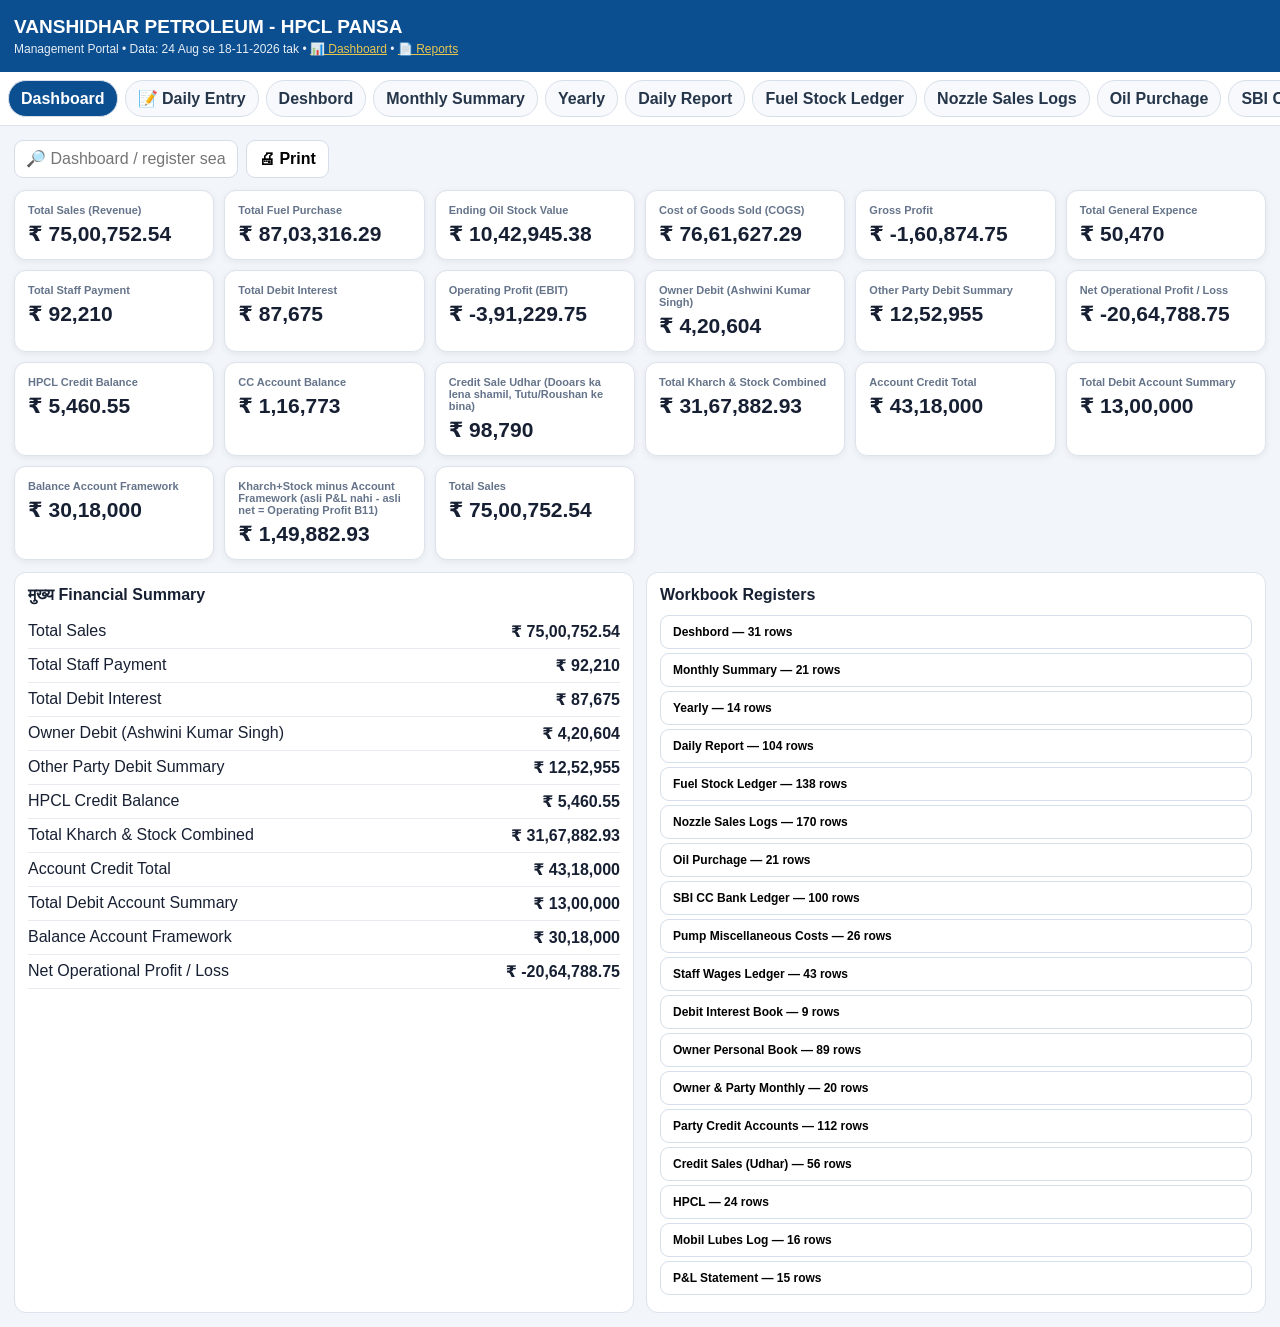
==== commit 998f74c7: "18 Nov update: Register ledger (17-18 Nov), credit sales, dashboard, portal, lock screen Co-Authored" ====
--- a/index.html
+++ b/index.html
@@ -35,7 +35,7 @@
 </style>
 </head>
 <body>
-<header><h1>VANSHIDHAR PETROLEUM - HPCL PANSA</h1><div class="sub">Management Portal • Data: 24 Aug se 16-11-2026 tak • <a href="dashboard.html" style="color:#ffd34a">📊 Dashboard</a> • <a href="https://github.com/vanshidharpetroleum-hue/VANSHIDHAR-PETROLEUM-HPCL-PORTAL-01/tree/main/Reports" style="color:#ffd34a">📄 Reports</a></div></header>
+<header><h1>VANSHIDHAR PETROLEUM - HPCL PANSA</h1><div class="sub">Management Portal • Data: 24 Aug se 18-11-2026 tak • <a href="dashboard.html" style="color:#ffd34a">📊 Dashboard</a> • <a href="https://github.com/vanshidharpetroleum-hue/VANSHIDHAR-PETROLEUM-HPCL-PORTAL-01/tree/main/Reports" style="color:#ffd34a">📄 Reports</a></div></header>
 <nav id="tabs"></nav>
 <main>
 <section id="dash">
@@ -108,7 +108,7 @@
 </section>
 </main>
 <script>
-const DATA={"metrics": {"Total Sales (Revenue)": 7500752.54, "Total Fuel Purchase": 8703316.29, "Ending Oil Stock Value": 1390528.85, "Cost of Goods Sold (COGS)": 7314043.82, "Gross Profit": 186708.72, "Total General Expence": 50470, "Total Staff Payment": 92210, "Total Debit Interest": 87675, "Operating Profit (EBIT)": -43646.28, "Owner Debit (Ashwini Kumar Singh)": 420604, "Other Party Debit Summary": 1252955, "Net Operational Profit / Loss": -1717205.28, "HPCL Credit Balance": 5460.55, "CC Account Balance": 116773, "Credit Sale Udhar (Dooars ka lena shamil, Tutu/Roushan ke bina)": 97290, "Total Kharch & Stock Combined": 3513966.4, "Account Credit Total": 4318000, "Total Debit Account Summary": 1300000, "Balance Account Framework": 3018000, "Kharch+Stock minus Account Framework (asli P&L nahi - asli net = Operating Profit B11)": 495966.4, "Total Sales": 7500752.54}, "sheets": {"Deshbord": [["VANSHIDHAR PETROLEUM | 24 Aug - 3 Nov 2026", "", "", "", ""], ["Description", "Amount Value (INR)", "", "", ""], ["Total Sales (Revenue)", 7500752.54, "", "", ""], ["Total Fuel Purchase", 8703316.29, "", "", ""], ["Ending Oil Stock Value", 1390528.85, "", "", ""], ["Cost of Goods Sold (COGS)", 7314043.82, "", "", ""], ["Gross Profit", 186708.72, "", "", ""], ["Total General Expence", 50470, "", "", ""], ["Total Staff Payment", 92210, "", "", ""], ["Total Debit Interest", 87675, "", "", ""], ["Operating Profit (EBIT)", -43646.28, "", "", ""], ["Owner Debit (Ashwini Kumar Singh)", 420604, "", "", ""], ["Other Party Debit Summary", 1252955, "", "", ""], ["Net Operational Profit / Loss", -1717205.28, "", "", ""], ["HPCL Credit Balance", 5460.55, "", "", ""], ["CC Account Balance", 116773, "", "", ""], ["Credit Sale Udhar (Dooars ka lena shamil, Tutu/Roushan ke bina)", 97290, "", "", ""], ["Total Kharch & Stock Combined", 3513966.4, "", "", ""], ["Account Credit Total", 4318000, "", "", ""], ["Total Debit Account Summary", 1300000, "", "", ""], ["Balance Account Framework", 3018000, "", "", ""], ["Kharch+Stock minus Account Framework (asli P&L nahi - asli net = Operating Profit B11)", 495966.4, "", "", ""], ["Chart data (formula se, Deshbord ka table)", "", "", "", ""], ["Metric", "Revenue", "Cost", "Profit", "Expense"], ["Total Sales", 7500752.54, "", "", ""], ["Cost of Goods Sold", "", 7314043.82, "", ""], ["Gross Profit", "", "", 186708.72, ""], ["Total Staff Payment", "", "", "", 92210], ["Total Debit Interest", "", "", "", 87675], ["Total General", "", "", "", 50470], ["Operating Profit", "", "", -43646.28, ""]], "Monthly Summary": [["Monthly Summery", "", "", "", "", "", "", "", "", "", "", "", "", "", ""], ["Description", "FY-2026 2027", "2026-08-01", "2026-09-01", "2026-10-01", "2026-11-01", "2026-12-01", "2027-01-01", "2027-02-01", "2027-03-01", "2027-04-01", "2027-05-01", "2027-06-01", "2027-07-01", "Total"], ["Total Sales (Revenue)", 7500752.54, 438754.02, 1514582.6, 3860123.3, 1687292.62, "", "", "", "", "", "", "", "", 7500752.54], ["Total Fuel Purchase", 8703316.29, 1414400.43, 2447705.54, 2420605.16, 2420605.16, "", "", "", "", "", "", "", "", 8703316.29], ["Ending Oil Stock Value", 1390528.85, 1258731.17, 2271429.65, 829580.28, 1631727.66, "", "", "", "", "", "", "", "", 1390528.85], ["Cost of Goods Sold (COGS)", 7314043.82, 398124.45, 1435007.06, 3862454.53, 1618457.78, "", "", "", "", "", "", "", "", 7314043.82], ["Gross Profit", 186708.72, 40629.57, 79575.53, -2331.23, 68834.84, "", "", "", "", "", "", "", "", 186708.72], ["Total General Expence", 50470, 6600, 10010, 21790, 12070, "", "", "", "", "", "", "", "", 50470], ["Total Staff Payment", 92210, 8230, 21560, 37760, 24660, "", "", "", "", "", "", "", "", 92210], ["Total Debit Interest", 87675, 35852, 13424, 38399, 0, "", "", "", "", "", "", "", "", 87675], ["Operating Profit (EBIT)", -43646.28, -10052.43, 34581.53, -100280.23, 32104.84, "", "", "", "", "", "", "", "", -43646.28], ["Owner Debit (Ashwini Kumar Singh)", 420604, 7135, 123369, 193032, 97068, "", "", "", "", "", "", "", "", 420604], ["Other Party Debit Summary (Dooars diesel nahi)", 1252955, 279093, 406710, 552629, 14523, "", "", "", "", "", "", "", "", 1252955], ["Net Operational Profit / Loss", -1717205.28, -296280.43, -495497.47, -845941.23, -79486.16, "", "", "", "", "", "", "", "", -1717205.28], ["HPCL Credit Balance", 5460.55, 410210, 72486.23, 5460.55, 5460.55, "", "", "", "", "", "", "", "", 5460.55], ["CC Account Balance", 125347.02, 1275432.28, 34550.85, 760937.02, 116773, "", "", "", "", "", "", "", "", 116773], ["Total Kharch & Stock Combined", 3144472.07, 3281283.45, 2953539.73, 2439587.85, 1902282.21, "", "", "", "", "", "", "", "", 3416676.4], ["Account Credit Total", 4318000, 4318000, 0, 0, 0, "", "", "", "", "", "", "", "", 4318000], ["Total Debit Account Summary", 1300000, 1300000, 0, 0, 0, "", "", "", "", "", "", "", "", 1300000], ["Balance Account Framework", 3018000, 3018000, 0, 0, 0, "", "", "", "", "", "", "", "", 3018000], ["Net Operational Profit / Loss", -126472.07, 263283.45, 2953539.73, 2439587.85, 1902282.21, "", "", "", "", "", "", "", "", -398676.4]], "Yearly": [["YEARLY REPORT | FY 2026-27  Aug se ", "", "", "", "", ""], ["Mad", "FY 2026-27 Rs.", "Aug-26", "Sep-26", "Oct-26 (26 tak)", "Nov-26 (1 Nov)"], ["Total Sales (Bikri)", 7500752.54, 438754.02, 1514582.6, 3860123.3, 1687292.62], ["Total Fuel Purchase (Kharid)", 8703316.29, 1414400.43, 2447705.54, 2420605.16, 2420605.16], ["Ending Stock Value", 1390528.85, 1258731.17, 2271429.65, 829580.28, 1631727.66], ["Cost of Goods Sold", 7314043.82, 398124.45, 1435007.06, 3862454.53, 1618457.78], ["Gross Profit", 186708.72, 40629.57, 79575.53, -2331.23, 68834.84], ["General Expense (Pump)", 50470, 6600, 10010, 21790, 12070], ["Staff Payment", 92210, 8230, 21560, 37760, 24660], ["Debit Interest", 87675, 35852, 13424, 38399, 0], ["Operating Profit / (Loss)", -43646.28, -10052.43, 34581.53, -100280.23, 32104.84], ["Owner Debit", 420604, 7135, 123369, 193032, 97068], ["Other Party Debit", 1252955, 279093, 406710, 552629, 14523], ["Net after Owner & Party", -1717205.28, -296280.43, -495497.47, -845941.23, -79486.16]], "Daily Report": [["DAILY SALES REPORT | 27 Aug se ", "", "", "", "", "", "", "", ""], ["Roz ki bikri (litre aur Rs.) aur dealer commission. Pump 1-26 Aug 2026 band tha. Source: register Nozzle Sales Logs + manager DSR. 26 Oct ki bikri aane par jodi jayegi.", "", "", "", "", "", "", "", ""], ["Date", "Din", "MS Litre", "MS Rs.", "HSD Litre", "HSD Rs.", "Kul Litre", "Kul Rs.", "Dealer Commission Rs."], ["2026-08-27", "Day", 682.34, 73079, 714.43, 72993, 1396.77, 146072, 4307.52], ["2026-08-28", "Day", 674.47, 72236, 40.71, 4159, 715.18, 76395, 2660.69], ["2026-08-29", "Day", 298, 31916, 13, 1328, 311, 33244, 1163.6], ["2026-08-30", "Day", 325.92, 34906, 68.83, 7032, 394.75, 41938, 1403.69], ["2026-08-31", "Day", 432.86, 46359, 927.33, 94745, 1360.19, 141104, 3870.46], ["2026-09-01", "Day", 163.58, 17519, 10.93, 1117, 174.51, 18636, 647.84], ["2026-09-02", "Day", 220.2, 23583, 12.97, 1325, 233.17, 24908, 867.89], ["2026-09-03", "Day", 299.81, 32056, 158.76, 16214, 458.57, 48270, 1520.3], ["2026-09-04", "Day", 212, 22667, 108, 11030, 320, 33697, 1064.8], ["2026-09-06", "Day", 427.55, 45714, 167.72, 17129, 595.27, 62843, 2027.22], ["2026-09-07", "Day", 383.95, 41052, 58.45, 5970, 442.4, 47022, 1599.29], ["2026-09-08", "Day", 255.87, 27358, 82.16, 8391, 338.03, 35749, 1169.49], ["2026-09-09", "Day", 313.28, 33496, 89.87, 9178, 403.15, 42674, 1406.15], ["2026-09-10", "Day", 383.32, 40985, 197.69, 20190, 581.01, 61175, 1931.07], ["2026-09-11", "Day", 337.29, 36063, 61.1, 6240, 398.39, 42303, 1428.34], ["2026-09-12", "Day", 367.65, 39309, 28.49, 2910, 396.14, 42219, 1465.45], ["2026-09-13", "Day", 435.28, 46540, 103.81, 10602, 539.09, 57142, 1903.21], ["2026-09-14", "Day", 336.64, 35994, 108.5, 11081, 445.14, 47075, 1539.63], ["2026-09-15", "Day", 387, 41378, 267, 27269, 654, 68647, 2111.4], ["2026-09-16", "Day", 273.72, 29266, 57.46, 5868, 331.18, 35134, 1178.04], ["2026-09-17", "Day", 257.74, 27558, 92.4, 9437, 350.14, 36995, 1201.17], ["2026-09-18", "Day", 408, 43623, 206, 21039, 614, 64662, 2044.8], ["2026-09-19", "Day", 320.8, 34300, 134, 13685, 454.8, 47985, 1540.64], ["2026-09-20", "Day", 366.94, 39233, 170.89, 17453, 537.83, 56686, 1804.51], ["2026-09-21", "Day", 413.2, 44179, 400.06, 40858, 813.26, 85037, 2530.3], ["2026-09-22", "Day", 319.25, 34134, 713.49, 72869, 1032.74, 107003, 2925.53], ["2026-09-23", "Day", 253.49, 27103, 280.07, 28604, 533.56, 55707, 1635.43], ["2026-09-24", "Day", 249.01, 26624, 77.84, 7950, 326.85, 34574, 1133.05], ["2026-09-25", "Day", 221.92, 23728, 273.25, 27907, 495.17, 51635, 1499.1], ["2026-09-26", "Day", 338.9, 36235, 43.42, 4434, 382.32, 40669, 1392.03], ["2026-09-27", "Day", 376.62, 40268, 308.18, 31474, 684.8, 71742, 2170.79], ["2026-09-28", "Day", 493.41, 52755, 99.88, 10201, 593.29, 62956, 2114.67], ["2026-09-29", "Day", 288.34, 30829, 441.87, 45128, 730.21, 75957, 2156.18], ["2026-09-30", "Day", 331.12, 35403, 196.57, 20076, 527.69, 55479, 1730.02], ["2026-10-01", "Day", 430.82, 46063, 3756.79, 383681, 4187.61, 429744, 10653.41], ["2026-10-02", "Day", 427.37, 45694, 675.04, 68942, 1102.41, 114636, 3244.1], ["2026-10-03", "Day", 394.16, 42144, 982.85, 100378, 1377.01, 142522, 3856.65], ["2026-10-04", "Day", 363.74, 38891, 598.63, 61138, 962.37, 100029, 2818.92], ["2026-10-05", "Day", 491.13, 52512, 680.16, 69465, 1171.29, 121977, 3498.68], ["2026-10-06", "Day", 402.12, 42995, 625.81, 63914, 1027.93, 106909, 3030], ["2026-10-07", "Day", 361.95, 38700, 595.25, 60793, 957.2, 99493, 2804.01], ["2026-10-08", "Day", 440.29, 47076, 628.51, 64190, 1068.8, 111266, 3181.53], ["2026-10-09", "Day", 379.73, 40601, 1031.6, 105357, 1411.33, 145958, 3918.81], ["2026-10-10", "Day", 586.82, 62743, 875.33, 89397, 1462.15, 152140, 4330.71], ["2026-10-11", "Day", 436.51, 46672, 112.55, 11495, 549.06, 58167, 1928.86], ["2026-10-12", "Day", 458.71, 49045, 9.79, 1000, 468.5, 50045, 1766.59], ["2026-10-13", "Day", 457.47, 48913, 0, 0, 457.47, 48913, 1738.39], ["2026-10-14", "Day", 394.92, 42225, 19.58, 2000, 414.5, 44225, 1547.69], ["2026-10-15", "Day", 431.59, 46146, 63.84, 6520, 495.43, 52666, 1793.26], ["2026-10-16", "Day", 516.19, 55191, 1944.14, 198555, 2460.33, 253746, 6627.46], ["2026-10-17", "Day", 561.76, 60063, 664.71, 67887, 1226.47, 127950, 3729.99], ["2026-10-18", "Day", 556.9, 59544, 1032.23, 105422, 1589.13, 164966, 4593.57], ["2026-10-19", "Day", 635.79, 67979, 590.52, 60310, 1226.31, 128289, 3833.25], ["2026-10-20", "Day", 519.89, 55587, 489.96, 50040, 1009.85, 105627, 3151.49], ["2026-10-21", "Day", 629.65, 67322, 712.06, 72723, 1341.71, 140045, 4101.61], ["2026-10-22", "Day", 798.12, 85335, 1260.76, 128761, 2058.88, 214096, 6058.68], ["2026-10-23", "Day", 496.15, 53048, 651.72, 66560, 1147.87, 119608, 3449.5], ["2026-10-24", "Day", 464.28, 49640, 54.46, 5562, 518.74, 55202, 1894.97], ["2026-10-25", "Day", 421.23, 45038, 333.27, 34037, 754.5, 79075, 2400.52], ["2026-10-26", "Day", 512.79, 54828, 610.29, 62329, 1123.08, 117157, 3413.3], ["2026-10-27", "Day", 461.61, 49355, 1687.79, 172374, 2149.4, 221729, 5804.81], ["2026-10-28", "Day", 469.74, 50225, 1822.24, 186105, 2291.98, 236330, 6158.39], ["2026-10-29", "Day", 194.39, 20784, 179, 18281, 373.39, 39065, 1168.28], ["2026-10-30", "Day", 80.31, 8587, 19.78, 2020, 100.09, 10607, 352.65], ["2026-10-31", "Day", 377.18, 40328, 270.4, 27616, 647.58, 67944, 2082.24], ["2026-11-01", "Day", 447.05, 47799, 715.68, 73092, 1162.73, 120891, 3416.42], ["2026-11-02", "Day", 525.48, 56184, 323.87, 33077, 849.35, 89261, 2774.11], ["2026-11-03", "Day", 600.23, 64177, 1452.57, 148351, 2052.8, 212528, 5767.04], ["2026-11-04", "Day", 444.75, 47553, 319.36, 32616, 764.11, 80169, 2456.51], ["2026-11-05", "Day", 59.48, 6360, 182, 18588, 241.48, 24948, 662.82], ["2026-11-06", "Day", 3.92, 419, 48.46, 4949, 52.38, 5368, 131.2], ["2026-11-07", "Day", 731.29, 78190, 638.71, 65231, 1370, 143421, 4311.81], ["2026-11-08", "Day", 420.93, 45005.84, 349.05, 35648, 769.98, 80654, 2437.25], ["2026-11-09", "Day", 620.44, 66337, 664.61, 67877, 1285.05, 134214, 3952.74], ["2026-11-10", "Day", 520.32, 55633, 769.03, 78541, 1289.35, 134174, 3822.89], ["2026-11-11", "Day", 799.9, 85525, 710.42, 72555, 1510.32, 158080, 4744.63], ["2026-11-12", "Day", 732.43, 78311, 628.12, 64150, 1360.55, 142461, 4290.72], ["2026-11-13", "Day", 541.67, 57915, 466.16, 47609, 1007.83, 105524, 3177.13], ["2026-11-14", "Day", 140.22, 14992, 403.23, 41182, 543.45, 56174, 1500.59], ["2026-11-15", "Day", 107.44, 11487, 369.78, 37766, 477.22, 49253, 1295.74], ["2026-11-16", "Day", 977.17, 104479, 447.4, 45693, 1424.57, 150172, 4787.01], ["2026-11-17", "Day", "", "", "", "", "", "", ""], ["2026-11-18", "Day", "", "", "", "", "", "", ""], ["2026-11-19", "Day", "", "", "", "", "", "", ""], ["2026-11-20", "Day", "", "", "", "", "", "", ""], ["2026-11-21", "Day", "", "", "", "", "", "", ""], ["2026-11-22", "Day", "", "", "", "", "", "", ""], ["2026-11-23", "Day", "", "", "", "", "", "", ""], ["2026-11-24", "Day", "", "", "", "", "", "", ""], ["2026-11-25", "Day", "", "", "", "", "", "", ""], ["2026-11-26", "Day", "", "", "", "", "", "", ""], ["2026-11-27", "Day", "", "", "", "", "", "", ""], ["2026-11-28", "Day", "", "", "", "", "", "", ""], ["2026-11-29", "Day", "", "", "", "", "", "", ""], ["2026-11-30", "Day", "", "", "", "", "", "", ""], ["2026-12-01", "Day", "", "", "", "", "", "", ""], ["2026-12-02", "Day", "", "", "", "", "", "", ""], ["2026-12-03", "Day", "", "", "", "", "", "", ""], ["2026-12-04", "Day", "", "", "", "", "", "", ""], ["TOTAL", "", 33675.5, 3601088.84, 38182.64, 3899663, 71858.14, 7500752, 219605.24], ["Din ka average", "", "", "", "", "", 877.19, 91540.71, 2673.78]], "Fuel Stock Ledger": [["VANSHIDHAR PETROLEUM - HPCL PANSA (FUEL STOCK LEDGER)", "", "", "", "", "", "", "", "", "", "", ""], ["Date", "MS Opening", "MS Purchase", "MS Sale", "MS Closing", "Stock Value", "HSD Opening", "HSD Purchase", "HSD Sale", "HSD Closing", "Stock Value", "Status"], ["2026-08-26", 1141, 5000, 0, 6141, 657701.1, 1177, 9000, 0, 10177, 1039784.09, "Open"], ["2026-08-27", 6141, 0, 682.34, 5458.66, 584622.49, 10177, 0, 714.43, 9462.57, 966790.78, "Open"], ["2026-08-28", 5458.66, 0, 674.47, 4784.19, 512386.75, 9462.57, 0, 40.71, 9421.86, 962631.44, "Open"], ["2026-08-29", 4784.19, 0, 298, 4486.19, 480470.95, 9421.86, 0, 13, 9408.86, 961303.23, "Open"], ["2026-08-30", 4486.19, 0, 325.92, 4160.27, 445564.92, 9408.86, 0, 68.83, 9340.03, 954270.87, "Open"], ["2026-08-31", 4160.27, 0, 432.86, 3727.41, 399205.61, 9340.03, 0, 927.33, 8412.7, 859525.56, "Open"], ["", 4160.27, 5000, 2413.59, 3727.41, 399205.61, 9340.03, 9000, 1764.3, 8412.7, 859525.56, ""], ["2026-09-01", 3727.41, 0, 163.58, 3563.83, 381686.19, 8412.7, 0, 10.93, 8401.77, 858408.84, "Open"], ["2026-09-02", 3563.83, 0, 220.2, 3343.63, 358102.77, 8401.77, 0, 12.97, 8388.8, 857083.7, "Open"], ["2026-09-03", 3343.63, 0, 299.81, 3043.82, 325445.23, 8388.8, 0, 158.76, 8230.04, 840533.99, "Open"], ["2026-09-04", 3043.82, 0, 212, 2831.82, 302778.19, 8230.04, 0, 108, 8122.04, 829503.95, "Open"], ["2026-09-05", 2831.82, 0, 0, 2831.82, 302778.19, 8122.04, 0, 0, 8122.04, 829503.95, "Close"], ["2026-09-06", 2831.82, 0, 427.55, 2404.27, 257064.55, 8122.04, 0, 167.72, 7954.32, 812374.7, "Open"], ["2026-09-07", 2404.27, 0, 383.95, 2020.32, 216012.61, 7954.32, 0, 58.45, 7895.87, 806405.2, "Open"], ["2026-09-08", 2020.32, 0, 255.87, 1764.45, 188654.99, 7895.87, 0, 82.16, 7813.71, 798014.2, "Open"], ["2026-09-09", 1764.45, 8000, 313.28, 9451.17, 1010519.1, 7813.71, 4000, 89.87, 11723.84, 1197355.78, "Open"], ["2026-09-10", 9451.17, 0, 383.32, 9067.85, 969534.52, 11723.84, 0, 197.69, 11526.15, 1177165.7, "Open"], ["2026-09-11", 9067.85, 0, 337.29, 8730.56, 933471.48, 11526.15, 0, 61.1, 11465.05, 1170925.56, "Open"], ["2026-09-12", 8730.56, 0, 367.65, 8362.91, 894162.34, 11465.05, 0, 28.49, 11436.56, 1168015.87, "Open"], ["2026-09-13", 8362.91, 0, 435.28, 7927.63, 847622.2, 11436.56, 0, 103.81, 11332.75, 1157413.76, "Open"], ["2026-09-14", 7927.63, 0, 336.64, 7590.99, 811628.65, 11332.75, 0, 108.5, 11224.25, 1146781.62, "Open"], ["2026-09-15", 7590.99, 0, 387, 7203.99, 770250.61, 11224.25, 0, 267, 10957.25, 1119502.23, "Open"], ["2026-09-16", 7203.99, 0, 273.72, 6930.27, 740984.47, 10957.25, 0, 57.46, 10899.79, 1113631.54, "Open"], ["2026-09-17", 6930.27, 0, 257.74, 6672.53, 713426.91, 10899.79, 0, 92.4, 10807.39, 1104191.04, "Open"], ["2026-09-18", 6672.53, 0, 408, 6264.53, 669803.55, 10807.39, 0, 206, 10601.39, 1083144.02, "Open"], ["2026-09-19", 6264.53, 0, 320.8, 5943.73, 635503.61, 10601.39, 0, 134, 10467.39, 1069453.24, "Open"], ["2026-09-20", 5943.73, 0, 366.94, 5576.79, 596270.39, 10467.39, 0, 170.89, 10296.5, 1051993.41, "Open"], ["2026-09-21", 5576.79, 0, 413.2, 5163.59, 552091.04, 10296.5, 0, 400.06, 9896.44, 1011119.27, "Open"], ["2026-09-22", 5163.59, 0, 319.25, 4844.34, 517956.83, 9896.44, 0, 713.49, 9182.95, 938222.0, "Open"], ["2026-09-23", 4844.34, 0, 253.49, 4590.85, 490853.68, 9182.95, 0, 280.07, 8902.88, 909607.25, "Open"], ["2026-09-24", 4590.85, 0, 249.01, 4341.84, 464229.53, 8902.88, 0, 77.84, 8825.04, 901654.34, "Open"], ["2026-09-25", 4341.84, 0, 221.92, 4119.92, 440501.85, 8825.04, 0, 273.25, 8551.79, 873736.38, "Open"], ["2026-09-26", 4119.92, 0, 338.9, 3781.02, 404266.66, 8551.79, 0, 43.42, 8508.37, 869300.16, "Open"], ["2026-09-27", 3781.02, 0, 376.62, 3404.4, 363998.45, 8508.37, 0, 308.18, 8200.19, 837813.41, "Open"], ["2026-09-28", 3404.4, 0, 493.41, 2910.99, 311243.05, 8200.19, 0, 99.88, 8100.31, 827608.67, "Open"], ["2026-09-29", 2910.99, 0, 288.34, 2622.65, 280413.74, 8100.31, 0, 441.87, 7658.44, 782462.81, "Open"], ["2026-09-30", 2622.65, 8000, 331.12, 10291.53, 1100370.39, 7658.44, 4000, 196.57, 11461.87, 1171059.26, "Open"], ["", 2622.65, 16000, 9435.88, 10291.53, 1100370.39, 7658.44, 8000, 4950.83, 11461.87, 1171059.26, ""], ["2026-10-01", 10291.53, 0, 430.82, 9860.71, 1054307.11, 11461.87, 0, 3756.79, 7705.08, 787228.02, "Open"], ["2026-10-02", 9860.71, 0, 427.37, 9433.34, 1008612.71, 7705.08, 0, 675.04, 7030.04, 718259.19, "Open"], ["2026-10-03", 9433.34, 0, 394.16, 9039.18, 966469.13, 7030.04, 0, 982.85, 6047.19, 617841.4, "Open"], ["2026-10-04", 9039.18, 0, 363.74, 8675.44, 927578.04, 6047.19, 0, 598.63, 5448.56, 556679.38, "Open"], ["2026-10-05", 8675.44, 0, 491.13, 8184.31, 875066.43, 5448.56, 0, 680.16, 4768.4, 487187.43, "Open"], ["2026-10-06", 8184.31, 0, 402.12, 7782.19, 832071.75, 4768.4, 0, 625.81, 4142.59, 423248.42, "Open"], ["2026-10-07", 7782.19, 0, 361.95, 7420.24, 793372.06, 4142.59, 0, 595.25, 3547.34, 362431.73, "Open"], ["2026-10-08", 7420.24, 0, 440.29, 6979.95, 746296.25, 3547.34, 0, 628.51, 2918.83, 298216.86, "Open"], ["2026-10-09", 6979.95, 0, 379.73, 6600.22, 705695.52, 2918.83, 0, 1031.6, 1887.23, 192818.29, "Open"], ["2026-10-10", 6600.22, 0, 586.82, 6013.4, 642952.73, 1887.23, 0, 875.33, 1011.9, 103385.82, "Open"], ["2026-10-11", 6013.4, 0, 436.51, 5576.89, 596281.08, 1011.9, 0, 112.55, 899.35, 91886.59, "Open"], ["2026-10-12", 5576.89, 0, 458.71, 5118.18, 547235.81, 899.35, 0, 9.79, 889.56, 90886.35, "Open"], ["2026-10-13", 5118.18, 0, 457.47, 4660.71, 498323.11, 889.56, 0, 0, 889.56, 90886.35, "Open"], ["2026-10-14", 4660.71, 0, 394.92, 4265.79, 456098.27, 889.56, 0, 19.58, 869.98, 88885.86, "Open"], ["2026-10-15", 4265.79, 4000, 431.59, 7834.2, 837632.66, 869.98, 8000, 63.84, 8806.14, 899723.32, "Open"], ["2026-10-16", 7834.2, 0, 516.19, 7318.01, 782441.63, 8806.14, 0, 1944.14, 6862, 701090.54, "Open"], ["2026-10-17", 7318.01, 0, 561.76, 6756.25, 722378.25, 6862, 0, 664.71, 6197.29, 633177.12, "Open"], ["2026-10-18", 6756.25, 0, 556.9, 6199.35, 662834.5, 6197.29, 0, 1032.23, 5165.06, 527714.18, "Open"], ["2026-10-19", 6199.35, 0, 635.79, 5563.56, 594855.84, 5165.06, 0, 590.52, 4574.54, 467380.75, "Open"], ["2026-10-20", 5563.56, 0, 519.89, 5043.67, 539269.2, 4574.54, 0, 489.96, 4084.58, 417321.54, "Open"], ["2026-10-21", 5043.67, 0, 629.65, 4414.02, 471947.02, 4084.58, 0, 712.06, 3372.52, 344570.37, "Open"], ["2026-10-22", 4414.02, 0, 798.12, 3615.9, 386612.03, 3372.52, 0, 1260.76, 2111.76, 215758.52, "Open"], ["2026-10-23", 3615.9, 0, 496.15, 3119.75, 333563.67, 2111.76, 0, 651.72, 1460.04, 149172.29, "Open"], ["2026-10-24", 3119.75, 0, 464.28, 2655.47, 283922.85, 1460.04, 0, 54.46, 1405.58, 143551.89, "Open"], ["2026-10-25", 2393.49, 4000, 421.23, 5972.26, 638554.04, 1335.14, 8000, 333.27, 9001.87, 919360.98, "Open"], ["2026-10-26", 5830.86, 0, 512.79, 5318.07, 568608.04, 8782.12, 0, 610.29, 8171.83, 834589.0, "Open"], ["2026-10-27", 5310.72, 0, 461.61, 4849.11, 518466.84, 8148.37, 0, 1687.79, 6460.58, 659819.04, "Open"], ["2026-10-28", 4859.96, 0, 469.74, 4390.22, 469402.32, 6553.58, 0, 1822.24, 4731.34, 483211.75, "Open"], ["2026-10-29", 4386.95, 0, 194.39, 4192.56, 448268.52, 4689.61, 0, 179, 4510.61, 460668.6, "Open"], ["2026-10-30", 4178.8, 0, 80.31, 4098.49, 438210.55, 4526.06, 0, 19.78, 4506.28, 460226.38, "Open"], ["2026-10-31", 4109.88, 0, 377.18, 3732.7, 399100.28, 4485.42, 0, 270.4, 4215.02, 430479.99, "Open"], ["", 10291.53, 8000, 14153.31, 3732.7, 399100.28, 11461.87, 16000, 22979.06, 4215.02, 430479.99, ""], ["2026-11-01", 3732.7, 0, 447.05, 3285.65, 351301.7, 4215.02, 0, 715.68, 3499.34, 357387.59, "Open"], ["2026-11-02", 3285.65, 0, 525.48, 2760.17, 295117.38, 3499.34, 0, 323.87, 3175.47, 324310.75, "Open"], ["2026-11-03", 2760.17, 0, 600.23, 2159.94, 230940.78, 3175.47, 0, 1452.57, 1722.9, 175959.78, "Open"], ["2026-11-04", 2159.94, 0, 444.75, 1715.19, 183388.11, 1722.9, 0, 319.36, 1403.54, 143343.54, "Open"], ["2026-11-05", 1715.19, 0, 59.48, 1655.71, 177028.51, 1403.54, 0, 182, 1221.54, 124755.88, "Open"], ["2026-11-06", 1655.71, 4000, 3.92, 5651.79, 604289.39, 1221.54, 8000, 48.46, 9173.08, 936846.66, "Open"], ["2026-11-07", 5651.79, 0, 731.29, 4920.5, 526099.86, 9173.08, 0, 638.71, 8534.37, 871615.21, "Open"], ["2026-11-08", 4920.5, 0, 420.93, 4499.57, 481094.02, 8534.37, 0, 349.05, 8185.32, 835966.73, "Open"], ["2026-11-09", 4499.57, 0, 620.44, 3879.13, 414756.58, 8185.32, 0, 664.61, 7520.71, 768090.11, "Open"], ["2026-11-10", 3879.13, 0, 520.32, 3358.81, 359123.97, 7520.71, 0, 769.03, 6751.68, 689549.08, "Open"], ["2026-11-11", 3358.81, 0, 799.9, 2558.91, 273598.66, 6751.68, 0, 710.42, 6041.26, 616993.88, "Open"], ["2026-11-12", 2558.91, "", 732.43, 1826.48, 195287.24, 6041.26, "", 628.12, 5413.14, 552843.99, "Open"], ["2026-11-13", 1826.48, "", 541.67, 1284.81, 137371.89, 5413.14, "", 466.16, 4946.98, 505235.07, ""], ["2026-11-14", 1284.81, 0, 140.22, 1144.59, 122379.56, 4946.98, 0, 403.23, 4543.75, 464053.19, ""], ["2026-11-15", 1144.59, 4000, 107.44, 5037.15, 538572.08, 4543.75, 8000, 369.78, 12173.97, 1243327.56, ""], ["2026-11-16", 5037.15, 0, 977.17, 4059.98, 434093.06, 12173.97, 0, 447.4, 11726.57, 1197634.59, ""], ["2026-11-17", "", "", "", "", "", "", "", "", "", "", ""], ["2026-11-18", "", "", "", "", "", "", "", "", "", "", ""], ["2026-11-19", "", "", "", "", "", "", "", "", "", "", ""], ["2026-11-20", "", "", "", "", "", "", "", "", "", "", ""], ["2026-11-21", "", "", "", "", "", "", "", "", "", "", ""], ["2026-11-22", "", "", "", "", "", "", "", "", "", "", ""], ["2026-11-23", "", "", "", "", "", "", "", "", "", "", ""], ["2026-11-24", "", "", "", "", "", "", "", "", "", "", ""], ["2026-11-25", "", "", "", "", "", "", "", "", "", "", ""], ["2026-11-26", "", "", "", "", "", "", "", "", "", "", ""], ["2026-11-27", "", "", "", "", "", "", "", "", "", "", ""], ["2026-11-28", "", "", "", "", "", "", "", "", "", "", ""], ["2026-11-29", "", "", "", "", "", "", "", "", "", "", ""], ["2026-11-30", "", "", "", "", "", "", "", "", "", "", ""], ["Total Sum Variance", 3732.7, 8000, 7672.72, 4059.98, 434093.06, 4215.02, 16000, 8488.45, 11726.57, 1197634.59, ""], ["", 1141, 37000, 33675.5, 4067.44, 434890.68, 1177, 49000, 38182.64, 11728.59, 1197840.9, ""], ["", 4436.82, 2926.44, "Ltr", "", "Stock Value", "Ltr", 10551.59, 7960.32, "", "", ""], ["", "", 312894.96, "Value", "", 1390528.85, "Value", 1077633.89, "", "", "", ""], ["Dip adjustment (24-Oct-2026 actual dip vs book): isme pehle ka jama farak (26 Aug-23 Oct) MS 275.95 / HSD 67.70 aur 24 Oct ka asli farak MS -13.97 / HSD +2.74 shamil", "", 261.98, "MS Ltr", "", "", "", 70.44, "HSD Ltr", "", "", ""], ["Book closing 24-Oct minus actual dip. MS dip 2,393.49 L / HSD dip 1,335.14 L (manager). Manager sheet: 24-Oct opening dip MS 2,843.80 / HSD 1,392.34 (register book 3,119.75 / 1,460.04). 25-Oct opening taken from actual dip.", "", "", "", "", "", "", "", "", "", "", ""], ["Dip adjustment (25-Oct-2026 actual dip vs book, tanker ke baad)", "", 141.4, "MS Ltr", "", "", "", 219.75, "HSD Ltr", "", "", ""], ["Actual dip 25-Oct close (= 26-Oct opening): MS 5,830.86 L, HSD 8,782.12 L (manager).", "", "", "", "", "", "", "", "", "", "", ""], ["25-Oct HSD tanker: invoice 8,000 L, received 7,971 L (29 L shortage on challan). Book purchase taken as 7,971 L.", "", "", "", "", "", "", "", "", "", "", ""], ["Dip adjustment (26-Oct-2026 actual dip vs book)", "", 7.35, "MS Ltr", "", "", "", 23.46, "HSD Ltr", "", "", ""], ["Actual dip 26-Oct close (= 27-Oct opening): MS 5,310.72 L (70.1 cm), HSD 8,148.37 L (72.6 cm) (manager).", "", "", "", "", "", "", "", "", "", "", ""], ["Dip adjustment (27-Oct-2026 actual dip vs book)", "", -10.85, "MS Ltr", "", "", "", -93, "HSD Ltr", "", "", ""], ["Actual dip 27-Oct close (= 28-Oct opening): MS 4,859.96 L (65.7 cm), HSD 6,553.58 L (62.2 cm). Book closing minus actual dip.", "", "", "", "", "", "", "", "", "", "", ""], ["Dip adjustment (28-Oct-2026 actual dip vs book)", "", 3.27, "MS Ltr", "", "", "", 41.73, "HSD Ltr", "", "", ""], ["Actual dip 28-Oct close (= 29-Oct opening): MS 4,386.95 L (61.0 cm), HSD 4,689.61 L (49.2 cm). Book closing minus actual = adjustment (manager).", "", "", "", "", "", "", "", "", "", "", ""], ["Dip adjustment (29-Oct-2026 actual dip vs book)", "", 13.76, "MS Ltr", "", "", "", -15.45, "HSD Ltr", "", "", ""], ["Actual dip 29-Oct close (= 30-Oct opening): MS 4,178.80 L (58.9 cm), HSD 4,526.06 L (48.0 cm) (manager). Book closing minus actual = adjustment.", "", "", "", "", "", "", "", "", "", "", ""], ["Dip adjustment (30-Oct-2026 actual dip vs book)", "", -11.39, "MS Ltr", "", "", "", 20.86, "HSD Ltr", "", "", ""], ["Actual dip 30-Oct close (= 31-Oct opening): MS 4,109.88 L (58.2 cm), HSD 4,485.42 L (47.7 cm) (manager). Book closing minus actual = adjustment.", "", "", "", "", "", "", "", "", "", "", ""], ["Dip adjustment (31-Oct-2026 actual dip vs book)", "", -7.46, "MS Ltr", "", "", "", -2.02, "HSD Ltr", "", "", ""], ["Actual dip 31-Oct close (= 1-Nov opening): MS 54.4 cm = 3,740.16 L, HSD 45.7 cm = 4,217.04 L (manager). Density MS 748.9, HSD 823.8. Book closing minus actual = adjustment.", "", "", "", "", "", "", "", "", "", "", ""], ["Nov-2026 (1 Nov) - 1 Nov ka asli dip aa gaya (neeche adjustment row). 4 Nov ka dip abhi nahi aaya (book closing).", "", "", "", "", "", "", "", "", "", "", ""], ["2026-11-01", 4067.44, 0, 447.05, 3620.39, 387092.1, 11728.59, 0, 715.68, 11012.91, 1124748.5, "Open"], ["2026-11-02", 3303.4, 0, 525.48, 2777.92, 297015.21, 3528.69, 0, 323.87, 3204.82, 327308.27, "Open"], ["2026-11-03", 2780.83, 0, 600.23, 2180.6, 233149.75, 3191.67, 0, 1452.57, 1739.1, 177614.28, "Open"], ["2026-11-04", 2197.21, 0, 444.75, 1752.46, 187373.02, 1771.12, 0, 319.36, 1451.76, 148268.25, "Open"], ["", "", 611.46, "Ltr", "", "Stock Value", "Ltr", 274.76, "", "", "", ""], ["", "", 65377.3, "Value", "", 93438.54, "Value", 28061.24, "", "", "", ""], ["Actual dip 1-Nov close (= 2-Nov opening): MS 49.8 cm = 3,303.40 L, HSD 40.4 cm = 3,528.69 L (manager). Density MS 749.1 (742.2 @23), HSD 824.6 (819.2 @23). Book closing minus actual = adjustment.", "", "", "", "", "", "", "", "", "", "", ""], ["Dip adjustment (1-Nov-2026 actual dip vs book)", "", 316.99, "MS Ltr", "", "", "", 7484.22, "HSD Ltr", "", "", ""], ["Actual dip 2-Nov close (= 3-Nov opening): MS 44.1 cm = 2,780.83 L, HSD 37.7 cm = 3,191.67 L (manager). Density 3-Nov MS 749.1 (742.2 @23), HSD 824.9 (820.2 @22). Book closing minus actual = adjustment.", "", "", "", "", "", "", "", "", "", "", ""], ["Dip adjustment (2-Nov-2026 actual dip vs book)", "", -2.91, "MS Ltr", "", "", "", 13.15, "HSD Ltr", "", "", ""], ["Actual dip 3-Nov close (= 4-Nov opening): MS 37.4 cm = 2,197.21 L, HSD 25.2 cm = 1,771.12 L (manager, 4 Nov subah parchi). Density 4-Nov MS 749.2 (743.2 @22), HSD 824.9 (820.2 @22). Book closing minus actual = adjustment.", "", "", "", "", "", "", "", "", "", "", ""], ["Dip adjustment (3-Nov-2026 actual dip vs book)", "", -16.61, "MS Ltr", "", "", "", -32.02, "HSD Ltr", "", "", ""], ["Actual dip 4-Nov close (= 5-Nov opening): MS 1,762.88 L, HSD 1,450.26 L (manager, 5 Nov subah). Book closing minus actual = adjustment.", "", "", "", "", "", "", "", "", "", "", ""], ["Dip adjustment (4-Nov-2026 actual dip vs book)", "", -10.42, "MS Ltr", "", "", "", 1.5, "HSD Ltr", "", "", ""]], "Nozzle Sales Logs": [["VANSHIDHAR PETROLEUM - HPCL PANSA (NOZZLE SALES LOGS)", "", "", "", "", "", "", "", ""], ["Date", "Product", "Nozzle #", "Rate/Ltr", "Quantity (Ltr)", "Total Amount", "Payment Mode", "Customer Type", "Status"], ["2026-08-27", "MS(Petrol)", 3, 107.1, 682.34, 73078.61, "UPI/Cash", "Retail", "Open"], ["2026-08-27", "HSD(Diesel)", 3, 102.17, 714.43, 72993.31, "UPI/Cash", "Retail", "Open"], ["2026-08-28", "MS(Petrol)", 3, 107.1, 674.47, 72235.74, "UPI/Cash", "Retail", "Open"], ["2026-08-28", "HSD(Diesel)", 3, 102.17, 40.71, 4159.34, "UPI/Cash", "Retail", "Open"], ["2026-08-29", "MS(Petrol)", 3, 107.1, 298, 31915.8, "UPI/Cash", "Retail", "Open"], ["2026-08-29", "HSD(Diesel)", 3, 102.17, 13, 1328.21, "UPI/Cash", "Retail", "Open"], ["2026-08-30", "MS(Petrol)", 3, 107.1, 325.92, 34906.03, "UPI/Cash", "Retail", "Open"], ["2026-08-30", "HSD(Diesel)", 3, 102.17, 68.83, 7032.36, "UPI/Cash", "Retail", "Open"], ["2026-08-31", "MS(Petrol)", 3, 107.1, 432.86, 46359.31, "UPI/Cash", "Retail", "Open"], ["2026-08-31", "HSD(Diesel)", 3, 102.17, 927.33, 94745.31, "UPI/Cash", "Retail", "Open"], ["", "", "", "", 4177.89, 438754.02, "", "", ""], ["2026-09-01", "MS(Petrol)", 3, 107.1, 163.58, 17519.42, "UPI/Cash", "Retail", "Open"], ["2026-09-01", "HSD(Diesel)", 3, 102.17, 10.93, 1116.72, "UPI/Cash", "Retail", "Open"], ["2026-09-02", "MS(Petrol)", 3, 107.1, 220.2, 23583.42, "UPI/Cash", "Retail", "Open"], ["2026-09-02", "HSD(Diesel)", 3, 102.17, 12.97, 1325.14, "UPI/Cash", "Retail", "Open"], ["2026-09-03", "MS(Petrol)", 3, 106.92, 299.81, 32055.69, "UPI/Cash", "Retail", "Open"], ["2026-09-03", "HSD(Diesel)", 3, 102.13, 158.76, 16214.16, "UPI/Cash", "Retail", "Open"], ["2026-09-04", "MS(Petrol)", 3, 106.92, 212, 22667.04, "UPI/Cash", "Retail", "Open"], ["2026-09-04", "HSD(Diesel)", 3, 102.13, 108, 11030.04, "UPI/Cash", "Retail", "Open"], ["2026-09-05", "MS(Petrol)", 0, 106.92, 0, 0, "None", "Closed Operations", "Close"], ["2026-09-06", "MS(Petrol)", 3, 106.92, 427.55, 45713.65, "UPI/Cash", "Retail", "Open"], ["2026-09-06", "HSD(Diesel)", 3, 102.13, 167.72, 17129.24, "UPI/Cash", "Retail", "Open"], ["2026-09-07", "MS(Petrol)", 3, 106.92, 383.95, 41051.93, "UPI/Cash", "Retail", "Open"], ["2026-09-07", "HSD(Diesel)", 3, 102.13, 58.45, 5969.5, "UPI/Cash", "Retail", "Open"], ["2026-09-08", "MS(Petrol)", 3, 106.92, 255.87, 27357.62, "UPI/Cash", "Retail", "Open"], ["2026-09-08", "HSD(Diesel)", 3, 102.13, 82.16, 8391, "UPI/Cash", "Retail", "Open"], ["2026-09-09", "MS(Petrol)", 3, 106.92, 313.28, 33495.9, "UPI/Cash", "Retail", "Open"], ["2026-09-09", "HSD(Diesel)", 3, 102.13, 89.87, 9178.42, "UPI/Cash", "Retail", "Open"], ["2026-09-10", "MS(Petrol)", 3, 106.92, 383.32, 40984.57, "UPI/Cash", "Retail", "Open"], ["2026-09-10", "HSD(Diesel)", 3, 102.13, 197.69, 20190.08, "UPI/Cash", "Retail", "Open"], ["2026-09-11", "MS(Petrol)", 3, 106.92, 337.29, 36063.05, "UPI/Cash", "Retail", "Open"], ["2026-09-11", "HSD(Diesel)", 3, 102.13, 61.1, 6240.14, "UPI/Cash", "Retail", "Open"], ["2026-09-12", "MS(Petrol)", 3, 106.92, 367.65, 39309.14, "UPI/Cash", "Retail", "Open"], ["2026-09-12", "HSD(Diesel)", 3, 102.13, 28.49, 2909.68, "UPI/Cash", "Retail", "Open"], ["2026-09-13", "MS(Petrol)", 3, 106.92, 435.28, 46540.14, "UPI/Cash", "Retail", "Open"], ["2026-09-13", "HSD(Diesel)", 3, 102.13, 103.81, 10602.12, "UPI/Cash", "Retail", "Open"], ["2026-09-14", "MS(Petrol)", 3, 106.92, 336.64, 35993.55, "UPI/Cash", "Retail", "Open"], ["2026-09-14", "HSD(Diesel)", 3, 102.13, 108.5, 11081.1, "UPI/Cash", "Retail", "Open"], ["2026-09-15", "MS(Petrol)", 3, 106.92, 387, 41378.04, "UPI/Cash", "Retail", "Open"], ["2026-09-15", "HSD(Diesel)", 3, 102.13, 267, 27268.71, "UPI/Cash", "Retail", "Open"], ["2026-09-16", "MS(Petrol)", 3, 106.92, 273.72, 29266.14, "UPI/Cash", "Retail", "Open"], ["2026-09-16", "HSD(Diesel)", 3, 102.13, 57.46, 5868.39, "UPI/Cash", "Retail", "Open"], ["2026-09-17", "MS(Petrol)", 3, 106.92, 257.74, 27557.56, "UPI/Cash", "Retail", "Open"], ["2026-09-17", "HSD(Diesel)", 3, 102.13, 92.4, 9436.81, "UPI/Cash", "Retail", "Open"], ["2026-09-18", "MS(Petrol)", 3, 106.92, 408, 43623.36, "UPI/Cash", "Retail", "Open"], ["2026-09-18", "HSD(Diesel)", 3, 102.13, 206, 21038.78, "UPI/Cash", "Retail", "Open"], ["2026-09-19", "MS(Petrol)", 3, 106.92, 320.8, 34299.94, "UPI/Cash", "Retail", "Open"], ["2026-09-19", "HSD(Diesel)", 3, 102.13, 134, 13685.42, "UPI/Cash", "Retail", "Open"], ["2026-09-20", "MS(Petrol)", 3, 106.92, 366.94, 39233.22, "UPI/Cash", "Retail", "Open"], ["2026-09-20", "HSD(Diesel)", 3, 102.13, 170.89, 17453.0, "UPI/Cash", "Retail", "Open"], ["2026-09-21", "MS(Petrol)", 3, 106.92, 413.2, 44179.34, "UPI/Cash", "Retail", "Open"], ["2026-09-21", "HSD(Diesel)", 3, 102.13, 400.06, 40858.13, "UPI/Cash", "Retail", "Open"], ["2026-09-22", "MS(Petrol)", 3, 106.92, 319.25, 34134.21, "UPI/Cash", "Retail", "Open"], ["2026-09-22", "HSD(Diesel)", 3, 102.13, 713.49, 72868.73, "UPI/Cash", "Retail", "Open"], ["2026-09-23", "MS(Petrol)", 3, 106.92, 253.49, 27103.15, "UPI/Cash", "Retail", "Open"], ["2026-09-23", "HSD(Diesel)", 3, 102.13, 280.07, 28603.55, "UPI/Cash", "Retail", "Open"], ["2026-09-24", "MS(Petrol)", 3, 106.92, 249.01, 26624.15, "UPI/Cash", "Retail", "Open"], ["2026-09-24", "HSD(Diesel)", 3, 102.13, 77.84, 7949.8, "UPI/Cash", "Retail", "Open"], ["2026-09-25", "MS(Petrol)", 3, 106.92, 221.92, 23727.69, "UPI/Cash", "Retail", "Open"], ["2026-09-25", "HSD(Diesel)", 3, 102.13, 273.25, 27907.02, "UPI/Cash", "Retail", "Open"], ["2026-09-26", "MS(Petrol)", 3, 106.92, 338.9, 36235.19, "UPI/Cash", "Retail", "Open"], ["2026-09-26", "HSD(Diesel)", 3, 102.13, 43.42, 4434.48, "UPI/Cash", "Retail", "Open"], ["2026-09-27", "MS(Petrol)", 3, 106.92, 376.62, 40268.21, "UPI/Cash", "Retail", "Open"], ["2026-09-27", "HSD(Diesel)", 3, 102.13, 308.18, 31474.42, "UPI/Cash", "Retail", "Open"], ["2026-09-28", "MS(Petrol)", 3, 106.92, 493.41, 52755.4, "UPI/Cash", "Retail", "Open"], ["2026-09-28", "HSD(Diesel)", 3, 102.13, 99.88, 10200.74, "UPI/Cash", "Retail", "Open"], ["2026-09-29", "MS(Petrol)", 3, 106.92, 288.34, 30829.31, "UPI/Cash", "Retail", "Open"], ["2026-09-29", "HSD(Diesel)", 3, 102.13, 441.87, 45128.18, "UPI/Cash", "Retail", "Open"], ["2026-09-30", "MS(Petrol)", 3, 106.92, 331.12, 35403.35, "UPI/Cash", "Retail", "Open"], ["2026-09-30", "HSD(Diesel)", 3, 102.13, 196.57, 20075.69, "UPI/Cash", "Retail", "Open"], ["", "", "", "", 14386.71, 1514582.6, "", "", ""], ["2026-10-01", "MS(Petrol)", 3, 106.92, 430.82, 46063.27, "UPI/Cash", "Retail", "Open"], ["2026-10-01", "HSD(Diesel)", 3, 102.13, 3756.79, 383680.96, "UPI/Cash", "Retail", "Open"], ["2026-10-02", "MS(Petrol)", 3, 106.92, 427.37, 45694.4, "UPI/Cash", "Retail", "Open"], ["2026-10-02", "HSD(Diesel)", 3, 102.13, 675.04, 68941.84, "UPI/Cash", "Retail", "Open"], ["2026-10-03", "MS(Petrol)", 3, 106.92, 394.16, 42143.59, "UPI/Cash", "Retail", "Open"], ["2026-10-03", "HSD(Diesel)", 3, 102.13, 982.85, 100378.47, "UPI/Cash", "Retail", "Open"], ["2026-10-04", "MS(Petrol)", 3, 106.92, 363.74, 38891.08, "UPI/Cash", "Retail", "Open"], ["2026-10-04", "HSD(Diesel)", 3, 102.13, 598.63, 61138.08, "UPI/Cash", "Retail", "Open"], ["2026-10-05", "MS(Petrol)", 3, 106.92, 491.13, 52511.62, "UPI/Cash", "Retail", "Open"], ["2026-10-05", "HSD(Diesel)", 3, 102.13, 680.16, 69464.74, "UPI/Cash", "Retail", "Open"], ["2026-10-06", "MS(Petrol)", 3, 106.92, 402.12, 42994.67, "UPI/Cash", "Retail", "Open"], ["2026-10-06", "HSD(Diesel)", 3, 102.13, 625.81, 63913.98, "UPI/Cash", "Retail", "Open"], ["2026-10-07", "MS(Petrol)", 3, 106.92, 361.95, 38699.69, "UPI/Cash", "Retail", "Open"], ["2026-10-07", "HSD(Diesel)", 3, 102.13, 595.25, 60792.88, "UPI/Cash", "Retail", "Open"], ["2026-10-08", "MS(Petrol)", 3, 106.92, 440.29, 47075.81, "UPI/Cash", "Retail", "Open"], ["2026-10-08", "HSD(Diesel)", 3, 102.13, 628.51, 64189.73, "UPI/Cash", "Retail", "Open"], ["2026-10-09", "MS(Petrol)", 3, 106.92, 379.73, 40600.73, "UPI/Cash", "Retail", "Open"], ["2026-10-09", "HSD(Diesel)", 3, 102.13, 1031.6, 105357.31, "UPI/Cash", "Retail", "Open"], ["2026-10-10", "MS(Petrol)", 3, 106.92, 586.82, 62742.79, "UPI/Cash", "Retail", "Open"], ["2026-10-10", "HSD(Diesel)", 3, 102.13, 875.33, 89397.45, "UPI/Cash", "Retail", "Open"], ["2026-10-11", "MS(Petrol)", 3, 106.92, 436.51, 46671.65, "UPI/Cash", "Retail", "Open"], ["2026-10-11", "HSD(Diesel)", 3, 102.13, 112.55, 11494.73, "UPI/Cash", "Retail", "Open"], ["2026-10-12", "MS(Petrol)", 3, 106.92, 458.71, 49045.27, "UPI/Cash", "Retail", "Open"], ["2026-10-12", "HSD(Diesel)", 3, 102.13, 9.79, 999.85, "UPI/Cash", "Retail", "Open"], ["2026-10-13", "MS(Petrol)", 3, 106.92, 457.47, 48912.69, "UPI/Cash", "Retail", "Open"], ["2026-10-13", "HSD(Diesel)", 3, 102.13, 0, 0, "UPI/Cash", "Retail", "Open"], ["2026-10-14", "MS(Petrol)", 3, 106.92, 394.92, 42224.85, "UPI/Cash", "Retail", "Open"], ["2026-10-14", "HSD(Diesel)", 3, 102.13, 19.58, 1999.71, "UPI/Cash", "Retail", "Open"], ["2026-10-15", "MS(Petrol)", 3, 106.92, 431.59, 46145.6, "UPI/Cash", "Retail", "Open"], ["2026-10-15", "HSD(Diesel)", 3, 102.13, 63.84, 6519.98, "UPI/Cash", "Retail", "Open"], ["2026-10-16", "MS(Petrol)", 3, 106.92, 516.19, 55191.03, "UPI/Cash", "Retail", "Open"], ["2026-10-16", "HSD(Diesel)", 3, 102.13, 1944.14, 198555.02, "UPI/Cash", "Retail", "Open"], ["2026-10-17", "MS(Petrol)", 3, 106.92, 561.76, 60063.38, "UPI/Cash", "Retail", "Open"], ["2026-10-17", "HSD(Diesel)", 3, 102.13, 664.71, 67886.83, "UPI/Cash", "Retail", "Open"], ["2026-10-18", "MS(Petrol)", 3, 106.92, 556.9, 59543.75, "UPI/Cash", "Retail", "Open"], ["2026-10-18", "HSD(Diesel)", 3, 102.13, 1032.23, 105421.65, "UPI/Cash", "Retail", "Open"], ["2026-10-19", "MS(Petrol)", 3, 106.92, 635.79, 67978.67, "UPI/Cash", "Retail", "Open"], ["2026-10-19", "HSD(Diesel)", 3, 102.13, 590.52, 60309.81, "UPI/Cash", "Retail", "Open"], ["2026-10-20", "MS(Petrol)", 3, 106.92, 519.89, 55586.64, "UPI/Cash", "Retail", "Open"], ["2026-10-20", "HSD(Diesel)", 3, 102.13, 489.96, 50039.61, "UPI/Cash", "Retail", "Open"], ["2026-10-21", "MS(Petrol)", 3, 106.92, 629.65, 67322.18, "UPI/Cash", "Retail", "Open"], ["2026-10-21", "HSD(Diesel)", 3, 102.13, 712.06, 72722.69, "UPI/Cash", "Retail", "Open"], ["2026-10-22", "MS(Petrol)", 3, 106.92, 798.12, 85334.99, "UPI/Cash", "Retail", "Open"], ["2026-10-22", "HSD(Diesel)", 3, 102.13, 1260.76, 128761.42, "UPI/Cash", "Retail", "Open"], ["2026-10-23", "MS(Petrol)", 3, 106.92, 496.15, 53048.36, "UPI/Cash", "Retail", "Open"], ["2026-10-23", "HSD(Diesel)", 3, 102.13, 651.72, 66560.16, "UPI/Cash", "Retail", "Open"], ["2026-10-24", "MS(Petrol)", 3, 106.92, 464.28, 49640.82, "UPI/Cash", "Retail", "Open"], ["2026-10-24", "HSD(Diesel)", 3, 102.13, 54.46, 5562.0, "UPI/Cash", "Retail", "Open"], ["2026-10-25", "MS(Petrol)", 3, 106.92, 421.23, 45037.91, "UPI/Cash", "Retail", "Open"], ["2026-10-25", "HSD(Diesel)", 3, 102.13, 333.27, 34036.87, "UPI/Cash", "Retail", "Open"], ["2026-10-26", "MS(Petrol)", 3, 106.92, 512.79, 54827.51, "UPI/Cash", "Retail", "Open"], ["2026-10-26", "HSD(Diesel)", 3, 102.13, 610.29, 62328.92, "UPI/Cash", "Retail", "Open"], ["2026-10-27", "MS(Petrol)", 3, 106.92, 461.61, 49355.34, "UPI/Cash", "Retail", "Open"], ["2026-10-27", "HSD(Diesel)", 3, 102.13, 1687.79, 172373.99, "UPI/Cash", "Retail", "Open"], ["2026-10-28", "MS(Petrol)", 3, 106.92, 469.74, 50224.6, "UPI/Cash", "Retail", "Open"], ["2026-10-28", "HSD(Diesel)", 3, 102.13, 1822.24, 186105.37, "UPI/Cash", "Retail", "Open"], ["2026-10-29", "MS(Petrol)", 3, 106.92, 194.39, 20784.18, "UPI/Cash", "Retail", "Open"], ["2026-10-29", "HSD(Diesel)", 3, 102.13, 179, 18281.27, "UPI/Cash", "Retail", "Open"], ["2026-10-30", "MS(Petrol)", 3, 106.92, 80.31, 8586.75, "UPI/Cash", "Retail", "Open"], ["2026-10-30", "HSD(Diesel)", 3, 102.13, 19.78, 2020.13, "UPI/Cash", "Retail", "Open"], ["2026-10-31", "MS(Petrol)", 3, 106.92, 377.18, 40328.09, "UPI/Cash", "Retail", "Open"], ["2026-10-31", "HSD(Diesel)", 3, 102.13, 270.4, 27615.95, "UPI/Cash", "Retail", "Open"], ["", "", "", "", 32517.39, 3860123.3, "", "", ""], ["2026-11-01", "MS(Petrol)", 3, 106.92, 447.05, 47798.59, "UPI/Cash", "Retail", "Open"], ["2026-11-01", "HSD(Diesel)", 3, 102.13, 715.68, 73092.4, "UPI/Cash", "Retail", "Open"], ["2026-11-02", "MS(Petrol)", 3, 106.92, 525.48, 56184.32, "UPI/Cash", "Retail", "Open"], ["2026-11-02", "HSD(Diesel)", 3, 102.13, 323.87, 33076.84, "UPI/Cash", "Retail", "Open"], ["2026-11-03", "MS(Petrol)", 3, 106.92, 600.23, 64176.59, "UPI/Cash", "Retail", "Open"], ["2026-11-03", "HSD(Diesel)", 3, 102.13, 1452.57, 148350.97, "UPI/Cash", "Retail", "Open"], ["2026-11-04", "MS(Petrol)", 3, 106.92, 444.75, 47552.67, "UPI/Cash", "Retail", "Open"], ["2026-11-04", "HSD(Diesel)", 3, 102.13, 319.36, 32616.24, "UPI/Cash", "Retail", "Open"], ["2026-11-05", "MS(Petrol)", 3, 106.92, 59.48, 6359.6, "UPI/Cash", "Retail", "Open"], ["2026-11-05", "HSD(Diesel)", 3, 102.13, 182, 18587.66, "UPI/Cash", "Retail", "Open"], ["2026-11-06", "MS(Petrol)", 3, 106.92, 3.92, 419.13, "UPI/Cash", "Retail", "Open"], ["2026-11-06", "HSD(Diesel)", 3, 102.13, 48.46, 4949.22, "UPI/Cash", "Retail", "Open"], ["2026-11-07", "MS(Petrol)", 3, 106.92, 731.29, 78189.53, "UPI/Cash", "Retail", "Open"], ["2026-11-07", "HSD(Diesel)", 3, 102.13, 638.71, 65231.45, "UPI/Cash", "Retail", "Open"], ["2026-11-08", "MS(Petrol)", 3, 106.92, 420.93, 45005.84, "UPI/Cash", "Retail", "Open"], ["2026-11-08", "HSD(Diesel)", 3, 102.13, 349.05, 35648.48, "UPI/Cash", "Retail", "Open"], ["2026-11-09", "MS(Petrol)", 3, 106.92, 620.44, 66337.44, "UPI/Cash", "Retail", "Open"], ["2026-11-09", "HSD(Diesel)", 3, 102.13, 664.61, 67876.62, "UPI/Cash", "Retail", "Open"], ["2026-11-10", "MS(Petrol)", 3, 106.92, 520.32, 55632.61, "UPI/Cash", "Retail", "Open"], ["2026-11-10", "HSD(Diesel)", 3, 102.13, 769.03, 78541.03, "UPI/Cash", "Retail", "Open"], ["2026-11-11", "MS(Petrol)", 3, 106.92, 799.9, 85525.31, "UPI/Cash", "Retail", "Open"], ["2026-11-11", "HSD(Diesel)", 3, 102.13, 710.42, 72555.19, "UPI/Cash", "Retail", "Open"], ["2026-11-12", "MS(Petrol)", 3, 106.92, 732.43, 78311.42, "UPI/Cash", "Retail", "Open"], ["2026-11-12", "HSD(Diesel)", 3, 102.13, 628.12, 64149.9, "UPI/Cash", "Retail", "Open"], ["2026-11-13", "MS(Petrol)", 3, 106.92, 541.67, 57915.36, "UPI/Cash", "Retail", "Open"], ["2026-11-13", "HSD(Diesel)", 3, 102.13, 466.16, 47608.92, "UPI/Cash", "Retail", "Open"], ["2026-11-14", "MS(Petrol)", 3, 106.92, 140.22, 14992.32, "UPI/Cash", "Retail", "Open"], ["2026-11-14", "HSD(Diesel)", 3, 102.13, 403.23, 41181.88, "UPI/Cash", "Retail", "Open"], ["2026-11-15", "MS(Petrol)", 3, 106.92, 107.44, 11487.48, "UPI/Cash", "Retail", "Open"], ["2026-11-15", "HSD(Diesel)", 3, 102.13, 369.78, 37765.63, "UPI/Cash", "Retail", "Open"], ["2026-11-16", "MS(Petrol)", 3, 106.92, 977.17, 104479.02, "UPI/Cash", "Retail", "Open"], ["2026-11-16", "HSD(Diesel)", 3, 102.13, 447.4, 45692.96, "UPI/Cash", "Retail", "Open"], ["", "", "", "", 16161.17, 1687292.62, "", "", ""], ["", "", "", "", 67243.16, 7500752.54, "", "", ""]], "Oil Purchage": [["VANSHIDHAR PETROLEUM - HPCL PANSA", "", "", "", "", "", ""], ["Date", "Product", "HPCL Invoice/Challan", "Quantity (Ltr)", "Rate", "Amount", "Status"], ["2026-08-26", "MS(Petrol)", 9024681788, 5000, 103.3, 516477, "Open"], ["2026-08-26", "HSD ( Diesel )", 9024681788, 9000, 99.77, 897923.43, "Open"], ["", "", "", 14000, "", 1414400.43, ""], ["2026-09-09", "MS(Petrol)", 9025011982, 8000, 103.12, 824935.3, "Open"], ["2026-09-09", "HSD ( Diesel )", 9025011982, 4000, 99.73, 398917.47, "Open"], ["2026-09-30", "MS(Petrol)", 9025452079, 8000, 103.12, 824935.3, "Open"], ["2026-09-30", "HSD ( Diesel )", 9025452079, 4000, 99.73, 398917.47, "Open"], ["", "", "", 24000, "", 2447705.54, ""], ["2026-10-15", "MS(Petrol)", 9025829174, 4000, 103.12, 412467.65, "Open"], ["2026-10-15", "HSD ( Diesel )", 9025829174, 8000, 99.73, 797834.93, "Open"], ["2026-10-25", "MS(Petrol)", 9026020015, 4000, 103.12, 412467.65, "Open"], ["2026-10-25", "HSD ( Diesel )", 9026020015, 8000, 99.73, 797834.93, "Open"], ["", "", "", 24000, "", 2420605.16, ""], ["2026-11-06", "MS(Petrol)", 9026334675, 4000, 103.12, 412467.65, "Open"], ["2026-11-06", "HSD ( Diesel )", 9026334675, 8000, 99.73, 797834.93, "Open"], ["2026-11-14", "MS(Petrol)", 9026512451, 4000, 103.12, 412467.65, "Open"], ["2026-11-14", "HSD ( Diesel )", 9026512451, 8000, 99.73, 797834.93, "Open"], ["", "", "", 24000, "", 2420605.16, ""], ["", "", "", 86000, "", 8703316.29, ""]], "SBI CC Bank Ledger": [["VANSHIDHAR PETROLEUM - HPCL PANSA (SBI CC BANK LEDGER)", "", "", "", "", "", ""], ["Date", "Bank/Account No", "Particular Description", "Credit (+)", "Debit (-)", "Balance Out", "Status"], ["2026-08-24", "SBI/45496939063", "CC Loan Account Credit Vanshidhar", 3000000, 0, 3000000, "Open"], ["2026-08-24", "SBI/45496939063", "CC Loan Se Kisi Trust Ke Name Pe Debit", 0, 17704.72, 2982295.28, "Open"], ["2026-08-24", "SBI/45496939063", "Edfs Account Close Debit", 0, 900000, 2082295.28, "Open"], ["2026-08-24", "SBI/45496939063", "Customer Online Payment Status,purchase & Intrest", 0, 900000, 1182295.28, "Open"], ["2026-08-25", "SBI/45496939063", "CC Loan Account Debit Against Charges", 0, 14160, 1168135.28, "Open"], ["2026-08-27", "SBI/45496939063", "Customer Online Payment", 39745, 0, 1207880.28, "Open"], ["2026-08-28", "SBI/45496939063", "Customer Online Payment", 33573, 0, 1241453.28, "Open"], ["2026-08-29", "SBI/45496939063", "Customer Online Payment", 10074, 0, 1251527.28, "Open"], ["2026-08-30", "SBI/45496939063", "Customer Online Payment", 13815, 0, 1265342.28, "Open"], ["2026-08-31", "SBI/45496939063", "Customer Online Payment & Intrest Debit", 14082, 3992, 1275432.28, "Open"], ["2026-09-01", "SBI/45496939063", "Customer Online Payment", 2974, 0, 1278406.28, "Open"], ["2026-09-02", "SBI/45496939063", "Customer Online Payment", 12059.84, 0, 1290466.12, "Open"], ["2026-09-03", "SBI/45496939063", "Customer Online Payment", 25275, 0, 1315741.12, "Open"], ["2026-09-04", "SBI/45496939063", "Customer Online Payment", 17603, 0, 1333344.12, "Open"], ["2026-09-05", "SBI/45496939063", "Customer Online Payment", 1031, 0, 1334375.12, "Open"], ["2026-09-06", "SBI/45496939063", "Customer Online Payment", 26758, 0, 1361133.12, "Open"], ["2026-09-07", "SBI/45496939063", "Customer Online Payment", 21038, 0, 1382171.12, "Open"], ["2026-09-08", "SBI/45496939063", "Customer Online Payment Status,purchase", 17356, 820000, 579527.12, "Open"], ["2026-09-08", "SBI/45496939063", "Debit Itrest", 0, 13424, 566103.12, "Open"], ["2026-09-09", "SBI/45496939063", "Customer Online Payment", 17750, 0, 583853.12, "Open"], ["2026-09-10", "SBI/45496939063", "Customer Online Payment", 21991, 0, 605844.12, "Open"], ["2026-09-11", "SBI/45496939063", "Customer Online Payment", 41398, 0, 647242.12, "Open"], ["2026-09-12", "SBI/45496939063", "Customer Online Payment", 25597, 0, 672839.12, "Open"], ["2026-09-13", "SBI/45496939063", "Customer Online Payment", 25216, 0, 698055.12, "Open"], ["2026-09-14", "SBI/45496939063", "Customer Online Payment Status", 24613, 0, 722668.12, "Open"], ["2026-09-15", "SBI/45496939063", "Customer Online Payment Status", 26830, 0, 749498.12, "Open"], ["2026-09-16", "SBI/45496939063", "Customer Online Payment Status", 17948, 0, 767446.12, "Open"], ["2026-09-17", "SBI/45496939063", "Customer Online Payment Status", 14708, 0, 782154.12, "Open"], ["2026-09-18", "SBI/45496939063", "Customer Online Payment Status", 25349, 0, 807503.12, "Open"], ["2026-09-19", "SBI/45496939063", "Customer Online Payment Status", 31170, 0, 838673.12, "Open"], ["2026-09-20", "SBI/45496939063", "Customer Online Payment Status", 36135, 0, 874808.12, "Open"], ["2026-09-21", "SBI/45496939063", "Customer Online Payment Status", 62739, 0, 937547.12, "Open"], ["2026-09-22", "SBI/45496939063", "Customer Online Payment Status", 80317, 0, 1017864.12, "Open"], ["2026-09-23", "SBI/45496939063", "Customer Online Payment Status", 23621, 0, 1041485.12, "Open"], ["2026-09-24", "SBI/45496939063", "Customer Online Payment Status", 15477, 0, 1056962.12, "Open"], ["2026-09-25", "SBI/45496939063", "Customer Online Payment Status", 22599, 0, 1079561.12, "Open"], ["2026-09-26", "SBI/45496939063", "Customer Online Payment Status", 22757, 0, 1102318.12, "Open"], ["2026-09-27", "SBI/45496939063", "Customer Online Payment Status", 43097, 0, 1145415.12, "Open"], ["2026-09-28", "SBI/45496939063", "Customer Online Payment Status", 38086, 0, 1183501.12, "Open"], ["2026-09-29", "SBI/45496939063", "Customer Online Payment Status", 75568, 0, 1259069.12, "Open"], ["2026-09-30", "SBI/45496939063", "Customer Online Payment Status,purchase", 0, 1000000, 259069.12, "Open"], ["2026-09-30", "SBI/45496939063", "Customer Online Payment Status,purchase", 0, 250000, 9069.12, "Open"], ["2026-09-30", "SBI/45496939063", "Customer Online Payment Status,purchase & Intrest", 42046.73, 16565, 34550.85, "Open"], ["2026-10-01", "SBI/45496939063", "Customer Online Payment Status", 61298, 0, 95848.85, "Open"], ["2026-10-02", "SBI/45496939063", "Customer Online Payment Status", 54399, 0, 150247.85, "Open"], ["2026-10-03", "SBI/45496939063", "Customer Online Payment Status", 54082, 0, 204329.85, "Open"], ["2026-10-04", "SBI/45496939063", "Customer Online Payment Status", 47353, 0, 251682.85, "Open"], ["2026-10-05", "SBI/45496939063", "Customer Online Payment Status", 59281, 0, 310963.85, "Open"], ["2026-10-06", "SBI/45496939063", "Customer Online Payment Status", 59344, 0, 370307.85, "Open"], ["2026-10-07", "SBI/45496939063", "Customer Online Payment Status", 135919, 0, 506226.85, "Open"], ["2026-10-08", "SBI/45496939063", "Customer Online Payment Status", 67936, 0, 574162.85, "Open"], ["2026-10-09", "SBI/45496939063", "Customer Online Payment Status", 167602.92, 0, 741765.77, "Open"], ["2026-10-10", "SBI/45496939063", "Customer Online Payment Status", 88369, 0, 830134.77, "Open"], ["2026-10-11", "SBI/45496939063", "Customer Online Payment Status", 144035, 0, 974169.77, "Open"], ["2026-10-12", "SBI/45496939063", "Customer Online Payment Status", 75027, 0, 1049196.77, "Open"], [".", "SBI/45496939063", "Customer Online Payment Status & Oil Purchase Hpcl", 44953, 1000000, 94149.77, "Open"], ["2026-10-14", "SBI/45496939063", "Customer Online Payment Status & Oil Purchase Hpcl", 66739, 153700, 7188.77, "Open"], ["2026-10-15", "SBI/45496939063", "Customer Online Payment Status", 26086, 0, 33274.77, "Open"], ["2026-10-16", "SBI/45496939063", "Customer Online Payment Status", 107682, 0, 140956.77, "Open"], ["2026-10-17", "SBI/45496939063", "Customer Online Payment Status", 79521.03, 0, 220477.8, "Open"], ["2026-10-18", "SBI/45496939063", "Customer Online Payment Status", 102739, 0, 323216.8, "Open"], ["2026-10-19", "SBI/45496939063", "Customer Online Payment Status", 66152, 0, 389368.8, "Open"], ["2026-10-20", "SBI/45496939063", "Customer Online Payment Status", 140322, 0, 529690.8, "Open"], ["2026-10-21", "SBI/45496939063", "Customer Online Payment Status", 95878, 0, 625568.8, "Open"], ["2026-10-22", "SBI/45496939063", "Customer Online Payment Status", 212516.46, 0, 838085.26, "Open"], ["2026-10-23", "SBI/45496939063", "Customer Online Payment Status", 228902, 0, 1066987.26, "Open"], ["2026-10-24", "SBI/45496939063", "Customer Online Payment Status & Oil Purchase Hpcl", 153653, 1213833, 6807.26, "Open"], ["2026-10-25", "SBI/45496939063", "Customer Online Payment Status", 26578, 0, 33385.26, "Open"], ["2026-10-26", "SBI/45496939063", "Customer Online Payment Status", 64084, 0, 97469.26, "Open"], ["2026-10-27", "SBI/45496939063", "Dooars Construction NEFT (27-Oct)", 459387, 0, 556856.26, "Open"], ["2026-10-28", "SBI/45496939063", "Customer Online Payment 88,390.76 (UPI) + 40,000 cash transfer (purana cash + Ajit/Babu/Rahul ka 15,914 mila kar) 28-Oct", 128390.76, 0, 685247.02, "Open"], ["2026-10-29", "SBI/45496939063", "Customer Online Payment / jama 29-Oct (manager ke kehne par 28,430 = 22,980 UPI + 5,450 Devraj online)", 28430, 0, 713677.02, "Open"], ["2026-10-30", "SBI/45496939063", "Customer Online Payment 10,457 (UPI 6,436 + Suchun Singh 4,021 udhar wapas) 30-Oct", 10457, 0, 724134.02, "Open"], ["2026-10-31", "SBI/45496939063", "Customer Online Payment 36,803 (UPI) 31-Oct (purana cash 30,000 yahan se hata diya, 1-Nov me 32,370 jama; manager 1-Nov)", 36803, 0, 760937.02, "Open"], ["2026-10-31", "SBI/45496939063", "Debit Interest 31-Oct = 21,834 (SBI statement me hai, ledger me chhoot gaya tha)", 0, 21834, 739103.02, "Open"], ["2026-11-01", "SBI/45496939063", "Customer Online Payment / Google Pay jama 1-Nov = 1,28,244 (manager ne bataya; 31 Oct ke 7,60,937 ke upar jodna)", 128244, 0, 867347.02, "Open"], ["2026-11-02", "SBI/45496939063", "Customer Online Payment / UPI jama 2-Nov = 74,492 (2 Nov DSR ke hisab se; 1-Nov ke 8,89,181 ke upar jodna)", 74492, 0, 941839.02, "Open"], ["2026-11-03", "SBI/45496939063", "Customer Online Payment / UPI jama 3-Nov = 94,148 (3 Nov DSR ke hisab se; 2-Nov ke 9,63,673 ke upar jodna)", 94148, 0, 1035987.02, "Open"], ["2026-11-04", "SBI/45496939063", "Cash Deposit (Self) 4-Nov = 1,10,000 (SBI statement se; 3-Nov ke 10,57,821 ke upar jodna)", 194788, 1216000, 14775.02, "Open"], ["2026-11-05", "SBI/45496939063", "Customer Online Payment Status ", 11363, 0, 26138.02, "Open"], ["2026-11-06", "SBI/45496939063", "Customer Online Payment Status ", 5199, 0, 31337.02, "Open"], ["2026-11-07", "SBI/45496939063", "Customer Online Payment Status ", 94010, 0, 125347.02, "Open"], ["2026-11-08", "SBI/45496939063", "Customer Online Payment Status ", 97302, 0, 222649.02, "Open"], ["2026-11-09", "SBI/45496939063", "Customer Online Payment Status ", 86813, 0, 309462.02, "Open"], ["2026-11-10", "SBI/45496939063", "Customer Online Payment Status ", 83358, 0, 392820.02, "Open"], ["2026-11-11", "SBI/45496939063", "Customer Online Payment / UPI jama 11-Nov = 1,26,067 (11 Nov DSR ke hisab se)", 126067, 0, 518887.02, "Open"], ["2026-11-12", "SBI/45496939063", "Customer Online Payment / UPI jama 12-Nov = 79,268 (12 Nov DSR ke hisab se)", 79268, 0, 598155.02, "Open"], ["2026-11-13", "SBI/45496939063", "13-Nov: Suraj Mehta dwara account me 95,000 jama (badle me pump se 78,000 cash diya, 17,000 Suraj ka baaki)", 95000, 0, 693155.02, "Open"], ["2026-11-13", "SBI/45496939063", "13-Nov: Vivek Verma se 3,00,000 CC account me liye", 300000, 0, 993155.02, "Open"], ["2026-11-13", "SBI/45496939063", "Customer Online Payment / UPI jama 13-Nov = 69,201 (13 Nov DSR ke hisab se)", 69201, 0, 1062356.02, "Open"], ["2026-11-14", "SBI/45496939063", "14-Nov: Vivek Verma se 30,000 aur CC account me liye", 30000, 0, 1092356.02, "Open"], ["2026-11-14", "SBI/45496939063", "14-Nov: Jaikush Singh se 80,000 CC account me liye", 80000, 0, 1172356.02, "Open"], ["2026-11-14", "SBI/45496939063", "Customer Online Payment / UPI jama 14-Nov = 30,246 (14 Nov DSR ke hisab se)", 30246, 0, 1202602.02, "Open"], ["2026-11-14", "SBI/45496939063", "14-Nov: Uma Shankar ne 750 account me dale, badle me 750 cash liya (cash change, aaj ke hisab me nahi)", 750, 0, 1203352.02, "Open"], ["2026-11-14", "SBI/45496939063", "14-Nov: Oil Purchase HPCL / debit (manager ne closing balance 5,955 bataya)", 0, 1197397.02, 5955.0, "Open"], ["2026-11-15", "SBI/45496939063", "Customer Online Payment / UPI jama 15-Nov = 23,985 (15 Nov DSR ke hisab se)", 23985, 0, 29940.0, "Open"], ["2026-11-16", "SBI/45496939063", "Customer Online Payment / UPI jama 16-Nov = 86,833 (16 Nov DSR ke hisab se)", 86833, 0, 116773, "-"], ["Account Balance Closing Summary", "", "Net Accumulation", 8855382.74, 8738609.74, 116773, ""]], "Pump Miscellaneous Costs": [["VANSHIDHAR PETROLEUM - HPCL PANSA (PUMP MISCELLANEOUS COSTS)", "", "", "", "", ""], ["Date", "Expense Account Head", "Particular Activity Detail", "Amount Cost", "Transaction Mode", "Status"], ["2026-08-27", "CC Loan Open Sbi", "Balance Sheet CA Certification audit fees", 6000, "Phone Pe Payment", "Open"], ["2026-08-29", "Ankit Mali", "Phool Mala Decor Daily Routine Cost", 300, "Petrol Pump Cash", "Open"], ["2026-08-30", "Ankit Mali", "Phool Mala Decor Daily Routine Cost", 300, "Petrol Pump Cash", "Open"], ["", "", "", 6600, "", ""], ["2026-09-06", "Pump Expense", "GVR Machine New Battery replacement 12volt", 1060, "Electricity / Store Cash", "Open"], ["2026-09-06", "Pump Expense", "CVT Stabilizer Repair Maintenance Control Card", 850, "Electricity / Store Cash", "Open"], ["2026-09-17", "Vishwakrma Puja", "Puja Saman 900 Ladu&peda 2300 Pandit Ji 2100 Kela Sev 700", 6000, "Puja/Cash", "Open"], ["2026-09-18", "Vishwakrma Puja", "Pump Phool Baloon Sajawat Sujit", 1000, "Puja/Cash", "Open"], ["2026-09-18", "Pump Expense", "Staff Bike Petrol", 500, "Petrol Pump Exp", "Open"], ["2026-09-25", "Pump Expense", "Phool Mala Decor Daily Routine Cost", 600, "Petrol Pump Cash", "Open"], ["", "", "", 10010, "", ""], ["2026-10-01", "Pump Expense", "CCTV Camera Repair & New LCD Moniter Cable", 12440, "CCTV Camera", "Open"], ["2026-10-02", "Pump Expense", "CCTV Camera Electric Board & Plug", 450, "CCTV Camera", "Open"], ["2026-10-03", "Pump Expense", "CCTV Camera & fiver Setups Sim Airtel", 7400, "CCTV Camera", "Open"], ["2026-10-11", "Ankit Mali", "Phool Mala Decor Daily Routine Cost", 600, "Petrol Pump Cash", "Open"], ["2026-10-18", "Pump Expense", "Pump Cleaning Ground", 300, "Ground Clean", "Open"], ["2026-10-31", "Ankit Mali", "Phool Mala Decor - Nov-2026 ka ADVANCE le liya (Ankit Mali, 31-Oct)", 600, "Petrol Pump Cash", "Open"], ["", "", "", 21790, "", ""], ["2026-11-05", "Pump Expense", "Dipawali Pump Sajawat Light ", 4300, "Dipwali Expence", "Open"], ["2026-11-06", "Pump Expense", "Dipawali Pump Jhdu", 120, "Dipwali Expence", "Open"], ["2026-11-08", "Pump Expense", "Diwali Gift Satff & Sweets Puja Samgari Pandit Ji", 6650, "Dipwali Expence", "Open"], ["2026-11-10", "Pump Expense", "Camera Wifi Recharge", 1000, "CCTV Airtel Sim", "Open"], ["", "", "", 12070, "", ""], ["Total Pump General Expenses", "-", "Aggregated Miscellaneous Cash Costs", 50470, "-", "-"]], "Staff Wages Ledger": [["VANSHIDHAR PETROLEUM - HPCL PANSA (STAFF WAGES LEDGER)", "", "", "", "", ""], ["Date", "Staff Member Name", "Particular Specific Detail", "Payment Amount", "Disbursal Mode", "Status"], ["2026-08-27", "Dharmendra Kumar Singh", "Phone Pay Rakhi & Sweet Festival Gift", 500, "Salary Advance Mode", "Open"], ["2026-08-28", "Dharmendra Kumar Singh", "Personal Works Rakhi Gift Festive", 2370, "Salary Advance Mode", "Open"], ["2026-08-28", "Sourabh Kumar Singh", "Personal works advanced allocation", 1900, "Salary Advance Mode", "Open"], ["2026-08-29", "Sourabh Kumar Singh", "Personal works advanced allocation", 2100, "Salary Advance Mode", "Open"], ["2026-08-29", "Dharmendra Kumar Singh", "Personal works advance draw", 1050, "Salary Advance Mode", "Open"], ["2026-08-30", "Dharmendra Kumar Singh", "Personal works advance draw", 210, "Salary Advance Mode", "Open"], ["2026-08-31", "Sourabh Kumar Singh", "Personal works emergency cash", 100, "Salary Advance Mode", "Open"], ["", "", "", 8230, "", ""], ["2026-09-01", "Dharmendra Kumar Singh", "Personal works running cash allocation", 5150, "Salary Advance Mode", "Open"], ["2026-09-04", "Sourabh Kumar Singh", "Final Monthly Payment Aug-26 Clearance", 8900, "Salary Settlement Clear", "Open"], ["2026-09-08", "Dharmendra Kumar Singh", "Personal works intermediate draw", 2200, "Salary Advance Mode", "Open"], ["2026-09-10", "Dharmendra Kumar Singh", "Gudu Mistry repairs pump tip payment", 500, "Salary Advance Mode", "Open"], ["2026-09-11", "Dharmendra Kumar Singh", "Customer Phone Pe Adjustment Entry", 210, "Salary Advance Mode", "Open"], ["2026-09-13", "Dharmendra Kumar Singh", "Personal works closing advance draw", 3000, "Salary Advance Mode", "Open"], ["2026-09-22", "Dharmendra Kumar Singh", "Personal works closing advance draw", 200, "Salary Advance Mode", "Open"], ["2026-09-24", "Dharmendra Kumar Singh", "Personal works closing advance draw", 1000, "Salary Advance Mode", "Open"], ["2026-09-27", "Sourabh Kumar Singh", "Personal works closing advance draw", 200, "Salary Advance Mode", "Open"], ["2026-09-29", "Sourabh Kumar Singh", "Personal works closing advance draw", 200, "Salary Advance Mode", "Open"], ["", "", "", 21560, "", ""], ["2026-10-01", "Dharmendra Kumar Singh", "Personal works closing advance draw", 410, "Salary Advance Mode", "Open"], ["2026-10-02", "Sourabh Kumar Singh", "Personal works closing advance draw Sep-26 Pay", 7800, "Salary Advance Mode", "Open"], ["2026-10-03", "Dharmendra Kumar Singh", "Personal works closing advance draw Aug&Sep-26 Pay", 25950, "Salary Advance Mode", "Open"], ["2026-10-03", "Sourabh Kumar Singh", "Personal works closing advance draw", 200, "Salary Advance Mode", "Open"], ["2026-10-05", "Sourabh Kumar Singh", "Personal works closing advance draw", 700, "Salary Advance Mode", "Open"], ["2026-10-08", "Sourabh Kumar Singh", "Personal works closing advance draw", 500, "Salary Advance Mode", "Open"], ["2026-10-08", "Dharmendra Kumar Singh", "Personal works closing advance draw", 300, "Salary Advance Mode", "Open"], ["2026-10-23", "Dharmendra Kumar Singh", "Personal works closing advance draw", 400, "Salary Advance Mode", "Open"], ["2026-10-24", "Sourabh Kumar Singh", "Staff advance (24-Oct DSR)", 1000, "Salary Advance Mode", "Open"], ["2026-10-30", "Dharmendra Kumar Singh", "Personal works closing advance draw (30-Oct)", 500, "Salary Advance Mode", "Open"], ["", "", "", 37760, "", ""], ["2026-11-01", "Dharmendra Kumar Singh", "Staff advance (1-Nov DSR)", 1300, "Salary Advance Mode", "Open"], ["2026-11-08", "Dharmendra Kumar Singh", "Personal works closing advance draw", 1850, "Salary Advance Mode", "Open"], ["2026-11-08", "Sourabh Kumar Singh", "Personal works closing advance draw", 3500, "Salary Advance Mode", "Open"], ["2026-11-09", "Dharmendra Kumar Singh", "Personal works closing advance draw", 600, "Salary Advance Mode", "Open"], ["2026-11-09", "Sourabh Kumar Singh", "Personal works closing advance draw", 2100, "Salary Advance Mode", "Open"], ["2026-11-10", "Dharmendra Kumar Singh", "Personal works closing advance draw", 2610, "Salary Advance Mode", "Open"], ["2026-11-10", "Dharmendra Kumar Singh", "Advance (10-Nov DSR, pehle udhar me likha tha)", 12000, "Salary Advance Mode", "Open"], ["2026-11-14", "Dharmendra Kumar Singh", "Staff advance (14-Nov DSR)", 200, "Salary Advance Mode", "Open"], ["2026-11-16", "Saurabh Singh", "Staff advance (16-Nov DSR)", 500, "Salary Advance Mode", "Open"], ["", "", "", 24660, "", ""], ["Total Staff Wages Disbursed", "-", "Summed Operational Labor Costs", 92210, "-", "-"]], "Debit Interest Book": [["VANSHIDHAR PETROLEUM - HPCL PANSA (DEBIT INTEREST BOOK)", "", "", "", "", ""], ["Date", "Account/Loan Profile", "Interest Particular Detail", "Interest Amount", "Billing Class", "Status"], ["24-Aug-2026", "SBI/45496939063", "CC Loan Account Opening Entry Trust", "17,700.00", "Debit Charge Entry", "Open"], ["2026-08-25", "SBI/45496939063", "CC Loan Account Processing Charges", 14160, "Debit Charge Entry", "Open"], ["2026-08-31", "SBI/45496939063", "CC Loan Account Accumulated Interest", 3992, "Interest Applied", "Open"], ["2026-09-30", "SBI/45496939063", "DEBIT- Insurance Premium", 13424, "Interest Applied", "Open"], ["2026-10-08", "SBI/45496939063", "Debit Itrest", 16565, "Interest Applied", "Open"], ["2026-10-31", "SBI/45496939063", "Debit Interest 31-Oct = 21,834 ", 21834, "Interest Applied", "Open"], ["Total Debit Interest Summary", "", "Consolidated Cost Value", 69975, "-", "-"]], "Owner Personal Book": [["VANSHIDHAR PETROLEUM - HPCL PANSA (OWNER PERSONAL BOOK)", "", "", "", "", "", ""], ["Date", "Owner Entity Name", "Particular Transaction Detail", "Credit Amount", "Debit Amount", "Balance Standing", "Status"], ["2026-08-28", "Ashwinini Kumar Singh", "Kumar Priyanka Singh Mobile Recharge", 0, 350, -350, "Open"], ["2026-08-28", "Ashwinini Kumar Singh", "Arun Mehta Cash Muslim Boy Copy Pen Gift", 0, 2500, -2850, "Open"], ["2026-08-29", "Ashwinini Kumar Singh", "Vivek Singh Tractore Driver", 0, 2550, -5400, "Open"], ["2026-08-29", "Ashwinini Kumar Singh", "Parsal Account Charges", 0, 250, -5650, "Open"], ["2026-08-30", "Ashwinini Kumar Singh", "Parsal Delivery Expenses", 0, 1435, -7085, "Open"], ["2026-08-31", "Ashwinini Kumar Singh", "Parsal Dto Fare Dharmveer Bus Driver", 0, 50, -7135, "Open"], ["", "", "Aug-2026 subtotal", 0, 7135, -7135, ""], ["2026-09-02", "Ashwinini Kumar Singh", "Mithi Lic Dk Pathak Policy", 0, 11031, -18166, "Open"], ["2026-09-03", "Ashwinini Kumar Singh", "Vivek Singh Tractore Payment", 0, 10000, -28166, "Open"], ["2026-09-06", "Ashwinini Kumar Singh", "Krishna Janmasthmi Chanda Festival", 0, 1022, -29188, "Open"], ["2026-09-06", "Ashwinini Kumar Singh", "Bullet Bike Petrol Pump Self", 0, 150, -29338, "Open"], ["2026-09-07", "Ashwinini Kumar Singh", "Bullet Bike Petrol Pump Self", 0, 100, -29438, "Open"], ["2026-09-08", "Ashwinini Kumar Singh", "Subham Phone Pe Rashid Block Payment", 0, 750, -30188, "Open"], ["2026-09-09", "Ashwinini Kumar Singh", "Scorpio N Diesel Bikash Driver", 0, 5228, -35416, "Open"], ["2026-09-09", "Ashwinini Kumar Singh", "Bullet Bike Petrol Entry", 0, 100, -35516, "Open"], ["2026-09-10", "Ashwinini Kumar Singh", "Aksingh Cash Personal Withdrawal", 0, 5030, -40546, "Open"], ["2026-09-10", "Ashwinini Kumar Singh", "Scorpio N Diesel Refuel Bikash", 0, 1745, -42291, "Open"], ["2026-09-11", "Ashwinini Kumar Singh", "Golu Singh Washing Center Maintenance", 0, 10000, -52291, "Open"], ["2026-09-13", "Ashwinini Kumar Singh", "Chandan Cash Suresh Prajapati Nali Pay", 0, 6000, -58291, "Open"], ["2026-09-13", "Ashwinini Kumar Singh", "Kumar Priyanka Singh Phone Pe Transfer", 0, 2000, -60291, "Open"], ["2026-09-13", "Ashwinini Kumar Singh", "Scorpio N Fastage Recharge Bikash Phone Pe", 0, 500, -60791, "Open"], ["2026-09-14", "Ashwinini Kumar Singh", "Parsuram Mehta July-26 Pay Tanker Opp Road", 0, 9000, -69791, "Open"], ["2026-09-15", "Ashwinini Kumar Singh", "Vanshidhar Petroleum Gst Paid Wakil 28750", 0, 23210, -93001, "Open"], ["2026-09-15", "Ashwinini Kumar Singh", "Bikash Phone Pe Cg&Rj", 0, 200, -93201, "Open"], ["2026-09-16", "Ashwinini Kumar Singh", "Vicky Mohmmadganj Phone Pe Dks", 0, 1300, -94501, "Open"], ["2026-09-18", "Ashwinini Kumar Singh", "Vicky Mohmmadganj Phone Pe Dks Vaishnu Devi Prasad", 0, 1000, -95501, "Open"], ["2026-09-19", "Ashwinini Kumar Singh", "Kumari Priyanka Singh Boy Medical Phone Pe", 0, 1000, -96501, "Open"], ["2026-09-19", "Ashwinini Kumar Singh", "Rahmat Phone Pe Aks Boy Medical", 0, 1600, -98101, "Open"], ["2026-09-21", "Ashwinini Kumar Singh", "Vanshidhar Petroleum Gst Paid Wakil 28750", 0, 6500, -104601, "Open"], ["2026-09-25", "Ashwinini Kumar Singh", "Kumari Priyanka Singh Phone Pe", 0, 1000, -105601, "Open"], ["2026-09-25", "Ashwinini Kumar Singh", "Kumari Priyanka Singh Mobile Recharge", 0, 903, -106504, "Open"], ["2026-09-25", "Ashwinini Kumar Singh", "Scorpio N Fastage Recharge Bikash Phone Pe", 0, 500, -107004, "Open"], ["2026-09-28", "Ashwinini Kumar Singh", "Munna Singh Bhajniya Ballance Pay Paid Aks", 0, 20000, -127004, "Open"], ["2026-09-28", "Ashwinini Kumar Singh", "Rahmat A/c Mithi Const Paper Registration", 0, 2500, -129504, "Open"], ["2026-09-29", "Ashwinini Kumar Singh", "RS HEMEO Varansi Appoiment Fee", 0, 500, -130004, "Open"], ["2026-09-29", "Ashwinini Kumar Singh", "Kumari Priyanka Singh Phone Pe", 0, 500, -130504, "Open"], ["", "", "Sep-2026 subtotal", 0, 123369, -123369, ""], ["2026-10-01", "Ashwinini Kumar Singh", "Viaksh Cash Muna SIngh Expence", 0, 300, -130804, "Open"], ["2026-10-04", "Ashwinini Kumar Singh", "Vikash&Sourabh Fish Muna Singh Exp", 0, 2250, -133054, "Open"], ["2026-10-06", "Ashwinini Kumar Singh", "Scorpio N Diesel Refuel Bikash", 0, 2000, -135054, "Open"], ["2026-10-06", "Ashwinini Kumar Singh", "Bulet Petrol", 0, 100, -135154, "Open"], ["2026-10-06", "Ashwinini Kumar Singh", "Vivek Singh T Pay", 0, 1500, -136654, "Open"], ["2026-10-07", "Ashwinini Kumar Singh", "Mummy Cash Choti Mumy", 0, 1000, -137654, "Open"], ["2026-10-07", "Ashwinini Kumar Singh", "Scorpio N Diesel Refuel Bikash", 0, 3339, -140993, "Open"], ["2026-10-08", "Ashwinini Kumar Singh", "Bikash Phone Pe Paper Works Dhanbad", 0, 5000, -145993, "Open"], ["2026-10-09", "Ashwinini Kumar Singh", "Kumari Priyanka Singh Phone Pe", 0, 4000, -149993, "Open"], ["2026-10-10", "Ashwinini Kumar Singh", "Parshuram Aug-26 Pay Tanker Opp Dooars Const", 0, 9000, -158993, "Open"], ["2026-10-10", "Ashwinini Kumar Singh", "Guru Ji Chouck Cleaning & Light Cable", 0, 1400, -160393, "Open"], ["2026-10-13", "Ashwinini Kumar Singh", "Vicky Singh Road Works (185000-60000) 125000-15000=110000 Balance", 0, 15000, -175393, "Open"], ["2026-10-15", "Ashwinini Kumar Singh", "Rakesh Singh Tender Dhanbad Phone Pe", 0, 4000, -179393, "Open"], ["2026-10-16", "Ashwinini Kumar Singh", "Gudu Prajapati Mithi Const A/c Tander Works Dhanbad Phone Pe (148000-6000)", 0, 6000, -185393, "Open"], ["2026-10-16", "Ashwinini Kumar Singh", "Rajan Singh Mithi Const A/c Tander Works Dhanbad Phone Pe (142000-12000)", 0, 12000, -197393, "Open"], ["2026-10-16", "Ashwinini Kumar Singh", "Aksingh Account Transfer Dk Phone Pe", 0, 5000, -202393, "Open"], ["2026-10-16", "Ashwinini Kumar Singh", "Kumari Priyanka Singh Phone Pe", 0, 1000, -203393, "Open"], ["2026-10-17", "Ashwinini Kumar Singh", "Bikash Cash Durga Puja Prakhand Durga Puja", 0, 15000, -218393, "Open"], ["2026-10-17", "Ashwinini Kumar Singh", "Baljit A/c Mithi Const Tander Dhanbad (130000-30000)", 0, 30000, -248393, "Open"], ["2026-10-18", "Ashwinini Kumar Singh", "Cash & Pairu Bhaiya A/c Durga Puja Mohmmadganj All Panchayat", 0, 20000, -268393, "Open"], ["2026-10-18", "Ashwinini Kumar Singh", "Aksingh Wife Cash Change Durga Puja", 0, 200, -268593, "Open"], ["2026-10-19", "Ashwinini Kumar Singh", "Virendra SIngh Cash+Petrol", 0, 500, -269093, "Open"], ["2026-10-20", "Ashwinini Kumar Singh", "Mobile Recharge", 0, 903, -269996, "Open"], ["2026-10-22", "Ashwinini Kumar Singh", "Scorpio N Diesel + Cash", 0, 3300, -273296, "Open"], ["2026-10-23", "Ashwinini Kumar Singh", "Vicky Ajay Singh Cash Road WOrks", 0, 1000, -274296, "Open"], ["2026-10-24", "Ashwinini Kumar Singh", "Sakaldeep Doctore Aks Sirup Med", 0, 150, -274446, "Open"], ["2026-10-25", "Ashwinini Kumar Singh", "Kumari Priyanka Singh Phone Pe", 0, 1500, -275946, "Open"], ["2026-10-26", "Ashwinini Kumar Singh", "Aksingh Papu Khan Phone Pe", 0, 20000, -295946, "Open"], ["2026-10-27", "Ashwinini Kumar Singh", "Scorpio Diesel (27-Oct)", 0, 4430, -300376, "Open"], ["2026-10-27", "Ashwinini Kumar Singh", "Cash liye (27-Oct)", 0, 3000, -303376, "Open"], ["2026-10-27", "Ashwinini Kumar Singh", "Golu Singh ko cash (27-Oct)", 0, 160, -303536, "Open"], ["2026-10-29", "Ashwinini Kumar Singh", "Vivek Singh Tractore Payment (Dooars Construction) - Ashwini Kumar Singh ne Petrol Pump se Cash (29-Oct), July 26 tak full paid", 0, 10000, -313536, "Open"], ["2026-10-29", "Ashwinini Kumar Singh", "Moim Kharkhol ko Petrol Pump se cash (29-Oct, Aksingh dwara)", 0, 10000, -323536, "Open"], ["", "", "Oct-2026 subtotal", 0, 193032, -193032, ""], ["2026-11-02", "Ashwinini Kumar Singh", "Scorpio N Fastag Recharge (2-Nov)", 0, 3000, -326536, "Open"], ["2026-11-04", "Ashwinini Kumar Singh", "Ashwini Singh (Mithi Construction) SBI account dues paid - Petrol Pump se Cash (4-Nov)", 0, 25000, -351536, "Open"], ["2026-11-05", "Ashwinini Kumar Singh", "Vicky Singh Mumy Cash Road Wors Amount  110000-1000-2500=106500", 0, 2500, -354036, "Open"], ["2026-11-06", "Ashwinini Kumar Singh", "Kumari Priyanka Singh Phone Pe", 0, 3000, -357036, "Open"], ["2026-11-07", "Ashwinini Kumar Singh", "Maa Laxmi Puja Chanda Dto Dubey Phone Pe", 0, 1100, -358136, "Open"], ["2026-11-08", "Ashwinini Kumar Singh", "Chotu Cash Mithi Const Acc Tender Dhanbad 1Lakhs 35000 Aks Paid 5000 Pump B.60k", 0, 5000, -363136, "Open"], ["2026-11-08", "Ashwinini Kumar Singh", "Golu Ke Dwara Home Fruits & Sweets ", 0, 1100, -364236, "Open"], ["2026-11-09", "Ashwinini Kumar Singh", "Aksingh Wife Cash & Tempu Fare", 0, 1350, -365586, "Open"], ["2026-11-10", "Ashwini kumar singh ", "Chotu Cash Mithi Const Acc Tender Dhanbad 1Lakhs 35000 Aks Paid 37000 Pump B.28k", "", 32000, -397586, "Open"], ["2026-11-10", "Ashwini kumar singh ", "Sneha Phone Pe Ashwini Singh Ne Bola", "", 5000, -402586, "Open"], ["2026-11-11", "Ashwini kumar singh ", "Kumari Priyanka Singh Phone Pe (11-Nov DSR)", "", 2000, -404586, "Open"], ["2026-11-14", "Ashwini kumar singh ", "Mummy ko cash change (14-Nov)", "", 1000, -405586, "Open"], ["2026-11-14", "Ashwini kumar singh ", "Parsuram Mehta (tanker driver) ko 10,000 diye (14-Nov)", "", 10000, -415586, "Open"], ["2026-11-17", "Ashwini kumar singh ", "Scorpio N Diesel (17-Nov)", 0, 5018, -420604, "Open"], ["", "", "Nov-2026 subtotal", 0, 97068, "", ""], ["Total Owner Draw Balance", "-", "Net Closing Ledger", 0, 420604, -420604, "-"]], "Owner & Party Monthly": [["OWNER AUR OTHER PARTY | credit / debit mahine-wise (Aug- 2026 to ", "", "", "", "", "", ""], ["Owner Personal Book aur Party Credit Accounts se. Party credit me 1 Aug ke opening balance nahi jode gaye.", "", "", "", "", "", ""], ["Mahina", "Owner Credit Rs.", "Owner Debit Rs.", "Party Credit Rs.", "Party Debit Rs.", "Owner Net Rs.", "Owner Balance (cumulative) Rs."], ["2026-08-01", 0, 7135, 0, 279093, -7135, -7135], ["2026-09-01", 0, 123369, 32500, 406710, -123369, -130504], ["2026-10-01", 0, 193032, 15000, 654759, -193032, -323536], ["2026-11-01", 0, 97068, 639393, 309333, -97068, -420604], ["2026-12-01", 0, 0, 0, 0, 0, ""], ["2027-01-01", 0, 0, 0, 0, 0, ""], ["2027-02-01", 0, 0, 0, 0, 0, ""], ["2027-03-01", 0, 0, 0, 0, 0, ""], ["2027-04-01", 0, 0, 0, 0, 0, ""], ["2027-05-01", 0, 0, 0, 0, 0, ""], ["2027-06-01", 0, 0, 0, 0, 0, ""], ["2027-07-01", 0, 0, 0, 0, 0, ""], ["2027-08-01", 0, 0, 0, 0, 0, ""], ["2027-09-01", 0, 0, 0, 0, 0, ""], ["2027-10-01", 0, 0, 0, 0, 0, ""], ["2027-11-01", 0, 0, 0, 0, 0, ""], ["TOTAL", 0, 420604, 686893, 1649895, -420604, -420604]], "Party Credit Accounts": [["VANSHIDHAR PETROLEUM - HPCL PANSA (PARTY CREDIT ACCOUNTS)", "", "", "", "", "", ""], ["Date", "Party/Customer Name", "Particular Reference Details", "Credit Dynamic", "Debit Dynamic", "Net Balance Matrix", "Status"], ["2026-08-01", "CHOTU SINGH", "Opening Base Balance Intrest 3%", 375000, 0, 375000, "Open"], ["2026-08-01", "GUDU SINGH", "Opening Base Balance Intrest 3%", 265000, 0, 265000, "Open"], ["2026-08-01", "J P CONST", "Opening Credit Claim Engine Records", 45369, 0, 45369, "Open"], ["2026-08-01", "Sonu Singh Ranideva", "Opening Running Outstandings Ledger", 409318, 0, 409318, "Open"], ["2026-08-01", "Chandan Kumar", "Opening Advanced Ledger Standings", 600000, 0, 600000, "Open"], ["2026-08-01", "Upendra Kumar Singh", "Bulk Party Running Credit Matrix", 1950000, 0, 1950000, "Open"], ["2026-08-01", "Rakesh Paswan", "Opening Small Fleet Account Tracker", 92000, 0, 92000, "Open"], ["2026-08-01", "Sharwan Singh", "Opening Logistics Party Ledger Account", 294750, 0, 294750, "Open"], ["2026-08-01", "Rakesh Singh Bairiya", "Opening Contract Balance Book", 253860, 0, 253860, "Open"], ["2026-08-01", "Fulendra Ram", "Opening Local Credit Book Summary", 50000, 0, 50000, "Open"], ["2026-08-01", "Shashi Kumar Singh", "Opening Ledger Book Setup", 99000, 0, 99000, "Open"], ["2026-08-01", "Suchun Singh", "Local Consumer Base Card Log", 9089, 0, 9089, "Open"], ["2026-08-01", "Rajan Singh", "Opening Material Moving Truck Log", 25076, 0, 25076, "Open"], ["2026-08-01", "Moon Singh", "Opening Local Landlord Account Log", 225564, 0, 225564, "Open"], ["2026-08-01", "Dooars Construction", "Opening Brick Kiln Supply Account", 337962, 0, 337962, "Open"], ["2026-08-01", "Ravi Singh", "Fleet Operator Opening Standing", 46364, 0, 46364, "Open"], ["2026-08-01", "Rajendra Singh Badiha", "Opening Farm Supply Credit Registry", 20000, 0, 20000, "Open"], ["2026-08-01", "Sonu Singh Badiha", "Opening Local Account Standings", 7500, 0, 7500, "Open"], ["2026-08-01", "Ranjan Prajapati", "Lube Mobil/Petrol Entry Register", 4170, 0, 4170, "Open"], ["2026-08-27", "Suchun Singh", "Bike Petrol Purchase Entry", 0, 890, 8199, "Open"], ["2026-08-27", "Ravi Singh", "Diesel & Petrol Bulk Commercial Supply", 0, 60807, -14443, "Open"], ["2026-08-27", "Rajan Singh", "Diesel Tractor Fill Log", 0, 25000, 76, "Open"], ["2026-08-28", "Rajendra Singh Badiha", "Cash Operational Advance Taken", 0, 15000, 5000, "Open"], ["2026-08-29", "J P CONST", "Cash Draw Account Request", 0, 5000, 40369, "Open"], ["2026-08-29", "Ranjan Prajapati", "Cash Transaction Out", 0, 2000, 2170, "Open"], ["2026-08-31", "Suchun Singh", "Bike Petrol Account Entry", 0, 1160, 7039, "Open"], ["2026-08-31", "Dooars Construction", "Diesel Tanker Supply Dispensation", 0, 81736, 256226, "Open"], ["2026-08-31", "J P CONST", "Diesel Tractor Dispatch Ledger", 0, 2000, 38369, "Open"], ["2026-08-31", "Sonu Singh Ranideva", "Cash Advanced Clear out", 0, 50500, 358818, "Open"], ["2026-08-31", "Moon Singh", "A/c Sandhya Devi Direct Clear", 0, 35000, 190564, "Open"], ["2026-09-02", "Suchun Singh", "Cash deposit entry counter", 15000, 3200, 18839, "Open"], ["2026-09-02", "Moon Singh", "A/c Sandhya Devi Operational Direct", 0, 15000, 175564, "Open"], ["2026-09-03", "J P CONST", "Cash Ledger Release Counter", 0, 7000, 31369, "Open"], ["2026-09-07", "Suchun Singh", "Bike Petrol Consumption Fill", 0, 610, 18229, "Open"], ["2026-09-08", "Suchun Singh", "Bike Petrol Consumption Fill", 0, 500, 17729, "Open"], ["2026-09-08", "CHOTU SINGH", "Cash Issued Hand To Hand", 0, 25000, 350000, "Open"], ["2026-09-08", "Sonu Singh Ranideva", "Cash Internal Entry Request", 0, 60000, 298818, "Open"], ["2026-09-08", "Sonu Singh Badiha", "Diesel Scorpio n Refuel Record", 0, 1000, 6500, "Open"], ["2026-09-09", "Moon Singh", "Bike Petrol Self Card", 0, 500, 175064, "Open"], ["2026-09-10", "Moon Singh", "Awadhesh Ram Cash Payment Adjustment", 0, 2000, 173064, "Open"], ["2026-09-10", "Sharwan Singh", "Aks Cash Settlement Voucher", 0, 10000, 284750, "Open"], ["2026-09-10", "Suchun Singh", "Cash & Ravi Phone Pe Combo Account", 0, 17000, 729, "Open"], ["2026-09-11", "Rajendra Singh Badiha", "Satendra Singh T Diesel Slip", 0, 1000, 4000, "Open"], ["2026-09-12", "J P CONST", "Cash Payment Advance Token", 0, 15000, 16369, "Open"], ["2026-09-13", "Rajendra Singh Badiha", "Diesel & Petrol Combined Slip", 0, 1200, 2800, "Open"], ["2026-09-14", "CHOTU SINGH", "Intrest 3% 14-09-26 to 14-10-26", 10000, 0, 360000, "Open"], ["2026-09-14", "GUDU SINGH", "Intrest 3% 14-09-26 to 14-10-26", 7500, 0, 272500, "Open"], ["2026-09-15", "Chandan Kumar", "Cash by Aksingh", 0, 49000, 551000, "Open"], ["2026-09-17", "GUDU SINGH", "Intrest 3% 14-06-26 to 14-09-26", 0, 22500, 250000, "Open"], ["2026-09-20", "Moon Singh", "Sandhya Devi Phone Pe Suraj Mehta", 0, 50000, 123064, "Open"], ["2026-09-20", "J P CONST", "Cash Payment Balance aid", 0, 10000, 6369, "Open"], ["2026-09-23", "Sonu Singh Ranideva", "Cash Internal Entry Request", 0, 52500, 246318, "Open"], ["2026-09-25", "Chandan Kumar", "Cash by Aksingh", 0, 55000, 496000, "Open"], ["2026-09-26", "J P CONST", "Cash Payment Balance aid", 0, 6500, -131, "Open"], ["2026-09-28", "Moon Singh", "Tractore Diesel", 0, 500, 123064, "Open"], ["2026-09-29", "Moon Singh", "Scorpio Diesel", 0, 1000, 122064, "Open"], ["2026-09-30", "Moon Singh", "Sourabh Bike Petrol+Cash", 0, 700, 121364, "Open"], ["2026-10-01", "Dooars Construction", "Diesel Tanker Supply Dispensation", 0, 306390, -50164, "Open"], ["2026-10-02", "Moon Singh", "Scorpio Diesel & Cash", 0, 22000, 99364, "Open"], ["2026-10-02", "Sonu Singh Badiha", "Diesel Monu Badiha", 0, 5500, 1000, "Open"], ["2026-10-03", "CHOTU SINGH", "Cash Issued Hand To Hand", 0, 110000, 250000, "Open"], ["2026-10-03", "Chandan Kumar", "Cash by Aksingh", 0, 60000, 436000, "Open"], ["2026-10-04", "Moon Singh", "Cash & Parsal", 0, 5410, 93954, "Open"], ["2026-10-04", "Rajendra Singh Badiha", "Diesel & Petrol Combined Slip", 0, 2800, 0, "Open"], ["2026-10-06", "Sonu Singh Ranideva", "Diesel + Petrol+Account Pay", 0, 25000, 221318, "Open"], ["2026-10-12", "Suchun Singh", "Petrol Bike", 0, 729, 0, "Open"], ["2026-10-14", "CHOTU SINGH", "Intrest 3% 14-10-26 to 14-11-26", 7500, 0, 257500, "Open"], ["2026-10-14", "GUDU SINGH", "Intrest 3% 14-10-26 to 14-11-26", 7500, 0, 257500, "Open"], ["2026-10-16", "Dooars Construction", "Diesel Tanker Supply Dispensation", 0, 102130, -152294, "Open"], ["2026-10-16", "Sonu Singh Ranideva", "Alto Car Petrol + Diesel", 0, 3600, 217718, "Open"], ["2026-10-19", "Sonu Singh Ranideva", "Diesel", 0, 1700, 216018, "Open"], ["2026-10-22", "Sonu Singh Ranideva", "Diesel", 0, 5000, 211018, "Open"], ["2026-10-25", "Sonu Singh Ranideva", "Diesel + Petrol", 0, 2000, 209018, "Open"], ["2026-10-25", "Moon Singh", "Bike Petrol (25-Oct)", 0, 500, 93454, "Open"], ["2026-10-27", "Dooars Construction", "Diesel challan 288915-288918 (1000 L)", 0, 102130, -254424, "Open"], ["2026-10-27", "Dooars Construction", "Payment received 27-Oct (SBI)", 400000, 0, 145576, "Open"], ["2026-10-28", "Dooars Construction", "Diesel challan 288935-288938 (1000 L) 28-Oct", 0, 102130, 43446, "Open"], ["2026-10-28", "Sharwan Singh", "Owner ne apne personal se DTO Rahmat ke dwara Rajendra Singh (Sharwan ke aadmi) ko 2,00,000 diye 28-Oct. Pump se len-den nahi", 0, 200000, 84750, "Open"], ["2026-10-29", "Moon Singh", "Tractore Diesel (29-Oct)", 0, 2000, 91454, "Open"], ["2026-11-01", "Moon Singh", "Diesel/cash diya (1-Nov, manager DSR)", 0, 2500, 88954, "Open"], ["2026-11-03", "Chandan Kumar", "Bike Petrol diya (3-Nov, manager ne bataya)", 0, 781, 435219, "Open"], ["2026-11-04", "Sonu Singh Ranideva", "Bike Petrol diya (4-Nov, manager ne bataya)", 0, 1251, 207767, "Open"], ["2026-11-05", "Moon Singh", "Diesel/cash diya (1-Nov, manager DSR)", 0, 3691, 85263, "Open"], ["2026-11-05", "Sharwan Singh", "Sharwan Singh Ne Md Irshad Phone Pe ", 0, 5000, 79750, "Open"], ["2026-11-10", "CHOTU SINGH PANSA (DUSRA)", "10-Nov DSR: 250 diya (bade Chotu Singh se alag)", 0, 250, -250, "Open"], ["2026-11-11", "CHOTU SINGH", "Bike Petrol, Other Party return interest (11-Nov DSR)", 0, 1050, 256450, "Open"], ["2026-11-11", "CHOTU SINGH PANSA (DUSRA)", "11-Nov: 250 wapas aaya (cash counter)", 250, 0, 0, "Close"], ["2026-11-13", "GOLU SINGH", "Pump se dena baaki (13-Nov tak). 4-Nov ko SBI CC me 80,000 oil mangane ke liye diya tha", 50000, 0, 50000, "Open"], ["2026-11-13", "RAVISH SINGH", "Pump se dena baaki (13-Nov tak). 4-Nov ko SBI CC me 40,000 diya tha", 39700, 0, 39700, "Open"], ["2026-11-13", "SURAJ MEHTA", "13-Nov: Suraj Mehta ne SBI CC account me 95,000 dalwaye", 95000, 0, 95000, "Open"], ["2026-11-13", "SURAJ MEHTA", "13-Nov: pump se Suraj Mehta ko 78,000 cash diya", 0, 78000, 17000, "Open"], ["2026-11-13", "VIVEK VERMA", "13-Nov: Vivek Verma se SBI CC account me 3,00,000 liye (pump ko dena hai)", 300000, 0, 300000, "Open"], ["2026-11-14", "VIVEK VERMA", "14-Nov: pump se Vivek Verma ko 35,000 cash wapas diye", 0, 35000, 265000, "Open"], ["2026-11-14", "VIVEK VERMA", "14-Nov: Vivek Verma se 30,000 aur liye (pump ko dena hai)", 30000, 0, 295000, "Open"], ["2026-11-14", "JAIKUSH SINGH", "14-Nov: Jaikush Singh se 80,000 liye (pump ko dena hai)", 80000, 0, 80000, "Open"], ["2026-11-14", "GOLU SINGH", "14-Nov: pump se Golu Singh ko 500 diye", 0, 500, 49500, "Open"], ["2026-11-14", "CHOTU SINGH", "Intrest 3% 14-11-26 to 14-12-26", 7500, 0, 263950, "Open"], ["2026-11-14", "GUDU SINGH", "Intrest 3% 14-11-26 to 14-12-26", 7500, 0, 265000, "Open"], ["2026-11-15", "Ravi Singh", "15-Nov: hisab barabar, khata 00 (manager ne bataya)", 14443, 0, 0, "Closed"], ["2026-11-16", "Moon Singh", "Tractore Diesel, party return (16-Nov)", 0, 2000, 83263, "Open"], ["2026-11-16", "Ranjan Prajapati", "16-Nov: cash wapas diya 1,400", 0, 1400, 770, "Open"], ["2026-11-16", "Chandan Kumar", "Bike Petrol diya (16-Nov)", 0, 910, 434309, "Open"], ["2026-11-17", "VIVEK VERMA", "17-Nov: Vivek Verma ko 1,00,000 wapas diye (aaj ki bikri 12,500 + pichhla cash 87,500)", 0, 100000, 195000, "Open"], ["2026-11-17", "Moon Singh", "Bike Petrol (17-Nov)", 0, 1000, 82263, "Open"], ["2026-11-17", "VIVEK VERMA", "17-Nov: Vivek Verma ko 75,000 wapas diye (aaj ki bikri ke cash se)", 0, 75000, 120000, "Open"], ["2026-11-17", "GUDU SINGH", "17-Nov: Gudu Singh ko 1000 diye (aaj ke sales cash se)", 0, 1000, 264000, "Open"], ["2026-11-17", "CHOTU SINGH", "Intrest 3% (17-Nov) - aaj ki date me", 7500, 0, 271450, "Open"], ["2026-11-17", "GUDU SINGH", "Intrest 3% (17-Nov) - aaj ki date me", 7500, 0, 271500, "Open"], ["Total Consolidated Party Book", "", "Aggregated Balances Summary", 6196915, 2054155, 17315909, "-"]], "Credit Sales (Udhar)": [["CREDIT SALE (UDHAR) - Party-wise baaki, date-wise | ", "", "", "", "", "", ""], ["Date", "Party", "Vivaran", "Baaki Rs.", "Paid Rs.", "Chalta kul Rs.", "Column 1"], ["2021-03-01", "Tutu Singh Japla", "Diesel udhar (Mar-2021)", 150000, "", 150000, ""], ["2021-03-01", "Roushan Singh Bihra", "Diesel udhar (Mar-2021)", 20000, "", 20000, ""], ["2026-02-11", "Bablu Amit Singh ", "Car Petrol Full Tanki 3 Time ", 14500, "", 14500, ""], ["2026-06-30", "Babu Singh", "Purana baaki (Jun-2026 ka)", 6000, "", 6000, ""], ["2026-10-26", "Pankaj Singh", "Diesel udhar", 2000, "", 2000, ""], ["2026-10-29", "Devraj Kushwaha", "Purana baaki (1-Nov ko 3,500 mila, baaki)", 500, 500, 0, ""], ["2026-10-31", "Devraj Kushwaha", "Diesel udhar", 1500, 1500, 0, ""], ["2026-10-31", "Niraj Singh", "Diesel udhar (28 Oct ka 2,000 mil gaya)", 2500, 2500, 0, ""], ["2026-10-31", "Gurfan Kabra", "Diesel udhar", 300, 300, 0, ""], ["2026-10-31", "Irfan Khan", "Diesel udhar", 40, 40, 0, ""], ["2026-11-02", "Babu Singh", "Udhar (2 Nov)", 4000, "", 10000, ""], ["2026-11-02", "Bablu Singh", "Udhar (2 Nov)", 2000, "", 2000, ""], ["2026-11-03", "Rajendra Singh Badiha", "Udhar (3 Nov) cash diya", 2500, "", 2500, ""], ["2026-11-03", "Gurfan Kabra", "Udhar (3 Nov)", 6145, "", 6145, ""], ["2026-11-03", "Dooars Construction", "Diesel 3 Nov (advance khatam) - Dooars se lena", 38258, "", 38258, ""], ["2026-11-07", "Rajendra Singh Badiha", "Diesel Petrol", 3400, "", 5900, ""], ["2026-11-07", "Babu Singh", "Diesel", 1700, "", 11700, ""], ["2026-11-07", "Suchun Singh", "Diesel Petrol", 1845, 1845, 0, "11 Nov ko poora jama"], ["2026-11-09", "Vivek Singh", "Diesel", 2500, "", 2500, ""], ["2026-11-09", "Devraj Kushwaha", "Diesel", 2700, "", 2700, ""], ["2026-11-09", "Babu Singh", "Diesel", 1700, "", 13400, ""], ["2026-11-09", "Yogendra Sav", "Diesel Petrol", 2500, "", 2500, ""], ["2026-11-10", "Yogendra Sav", "Cash Return", "", 2500, 0, ""], ["2026-11-10", "Devraj Kushwaha", "Cash Return", "", 1700, 1000, ""], ["2026-11-10", "Vivek Singh", "Cash Return", "", 2500, 0, ""], ["2026-11-11", "Murari Pathak", "Diesel udhar (11 Nov DSR)", 1500, "", 1500, ""], ["2026-11-11", "Ankit Mehta", "Diesel udhar (11 Nov DSR)", 1300, "", 1300, ""], ["2026-11-11", "Gurfan Kabra", "Cash Return (11 Nov)", "", 4000, 2145, ""], ["2026-11-12", "Murari Pathak", "Cash Return (12 Nov)", "", 1500, 0, ""], ["2026-11-12", "Devraj Kushwaha", "Cash Return (12 Nov)", "", 1000, 0, ""], ["2026-11-12", "Rajendra Singh Badiha", "Cash Return (12 Nov)", "", 5000, 900, ""], ["2026-11-12", "Rajendra Singh Badiha", "Devraj ko 2,500 cash diya - Rajendra Singh ke naam (12 Nov)", 2500, "", 3400, ""], ["2026-11-12", "Ankit Mehta", "Cash Return (12 Nov)", "", 1300, 0, ""], ["2026-11-12", "Satendra Singh", "Scorpio diesel udhar (12 Nov)", 2455, "", 2455, ""], ["2026-11-12", "Ranjan Prajapati", "Udhar (12 Nov)", 500, "", 500, ""], ["2026-11-12", "Babu Singh", "Udhar (12 Nov)", 100, "", 13500, ""], ["2026-11-13", "Ranjan Prajapati", "Cash Return (13 Nov)", "", 500, 0, ""], ["2026-11-14", "Babu Singh", "Chhath Puja udhar (14 Nov)", 1532, "", 15032, ""], ["2026-11-14", "Jaradhan Pathak", "Udhar (14 Nov)", 166, "", 166, ""], ["2026-11-14", "Rahul Singh Ramjita", "Udhar (14 Nov)", 500, "", 500, ""], ["2026-11-15", "Gurfan Kabra", "Cash Return, pichhla baaki (15 Nov)", "", 2150, -5, ""], ["2026-11-15", "Juned Kabra", "Udhar (15 Nov)", 8353, "", 8353, ""], ["2026-11-15", "Babu Singh", "Udhar (15 Nov)", 5107, "", 20139, ""], ["2026-11-16", "Suchun Singh", "Diesel udhar (16 Nov)", 2000, "", 2000, ""], ["2026-11-17", "Jaradhan Pathak", "Cash Return (17 Nov)", "", 166, 0, ""], ["2026-11-17", "Jay Prakash Mehta", "Tractor Diesel udhar (17 Nov)", 1200, "", 1200, ""], ["2026-11-17", "Suchun Singh", "Bike Petrol udhar (17 Nov)", 790, "", 790, ""], ["2026-11-17", "Devraj Kushwaha", "Tractor Diesel + Bike Petrol udhar (17 Nov), total 1700", 1700, "", 1700, ""], ["", "KUL BAAKI", "", 296291, 29001, "", ""], ["", "Isme purane (Mar-2021) Tutu + Roushan", "", 170000, "", "", ""], ["", "Udhar Balance", "", 97290, "", "", ""]], "HPCL": [["VANSHIDHAR PETROLEUM - HPCL PANSA", "", "", "", "", "", ""], ["Date", "Particular", "Reference", "Credit", "Debit", "Balance", "Status"], ["2026-08-01", "Customer E Collection (ZE) MSHSD", 1502081582, 918254, 0, 918254, "CLOSED"], ["2026-08-24", "Customer E Collection (ZE) MSHSD", 1502438308, 900000, 0, 924610, "CLOSED"], ["2026-08-24", "Billing Docoment (RV) MSHSD", 1102868078, 0, 1414400, 410210, "Open"], ["2026-09-08", "Customer E Collection (ZE) MSHSD", 1502671120, 820000, 0, 1230210, "Open"], ["2026-09-08", "Billing Docoment (RV) MSHSD", 1103178524, 0, 1223852.77, 25007.23, "Open"], ["2026-09-30", "Customer E Collection (ZE) MSHSD", 1503048854, 1255348, 5605, 1274750.23, "Open"], ["2026-09-30", "Billing Docoment (RV) MSHSD", 1103586954, 21589, 1223853, 72486.23, "Open"], ["2026-10-03", "Billing Docoment (RV) MSHSD", 1103664279, 3600, 0, 76086.23, "Open"], ["2026-10-04", "Billing Docoment (RV) MSHSD", 1103770403, 0, 3653.28, 72432.95, "Open"], ["2026-10-13", "Customer E Collection (ZE) MSHSD", 1503279826, 1000000, 0, 1072432.95, "Open"], ["2026-10-14", "Customer E Collection (ZE) MSHSD", 1503301106, 153700, 0, 1226132.95, "Open"], ["2026-10-15", "Billing Docoment (RV) MSHSD", 1103946368, 0, 1210302.58, 15830.37, "Open"], ["2026-10-24", "Customer E Collection (ZE) MSHSD", 1103946368, 1000000, "", 1015830.37, "Open"], ["2026-10-24", "Customer E Collection (ZE) MSHSD", 1103946368, 213833, "", 1229663.37, "Open"], ["2026-10-25", "Billing Docoment (RV) MSHSD", 1103946368, 0, 1210303, 19360.37, "Open"], ["2026-11-02", "Balance adjustment - HPCL credit 19,650 (manager)", 1103946368, 23995, 580, 42775.37, "Open"], ["2026-11-04", "Customer E Collection (ZE) MSHSD - SBI CC se NEFT 4-Nov", 1503699103, 1000000, 0, 1042775.37, "Open"], ["2026-11-04", "Customer E Collection (ZE) MSHSD - SBI CC se NEFT 4-Nov", 1503698987, 216000, 0, 1258775.37, "Open"], ["2026-11-05", "Billing Docoment (RV) MSHSD", 1104422864, 0, 1210302.58, 48472.79, "Open"], ["2026-11-14", "Customer E Collection (ZE) MSHSD - SBI CC se 14-Nov (HPCL portal: Open Invoices 12,15,763.13)", "14-Nov", 1167290.34, 0, 1215763.13, "Open"], ["2026-11-14", "Billing Docoment (RV) MSHSD - Inv 9026512451 (MS 4,000 + HSD 8,000, Bokaro, JH10CW4671)", 9026512451, 0, 1210302.58, 5460.55, "Open"], ["", "", "", 8693609.34, 8713154.79, 5460.55, ""]], "Mobil Lubes Log": [["VANSHIDHAR PETROLEUM - HPCL PANSA (MOBIL LUBES LOG)", "", "", "", "", "", "", ""], ["Date", "Item Description", "Opening Qty", "Purchase Qty", "Sale Qty", "Closing Qty", "Amount Income", "Status"], ["2026-09-04", "HP Lal Ghoda 1 Ltr", 2, 0, 2, 0, 400, "Open Sale"], ["2026-09-07", "Tooty 40ml pouch", 20, 0, 20, 0, 200, "Open Sale"], ["2026-09-09", "Engine Oil Extra 1 Ltr", 1, 0, 1, 0, 250, "Open Sale"], ["2026-09-10", "Engine Oil Extra 1 Ltr", 1, 0, 1, 0, 250, "Open Sale"], ["2026-09-10", "Tooty 40ml pouch", 10, 0, 10, 0, 50, "Open Sale"], ["2026-09-12", "Tooty 40ml pouch", 6, 0, 6, 0, 60, "Open Sale"], ["2026-09-13", "Lal Ghoda 9 Ltr Golu", 9, 0, 9, 0, 1800, "Open Sale"], ["2026-09-30", "Tooty 40ml pouch", 10, 0, 10, 0, 50, "Open Sale"], ["2026-09-30", "Engine Oil Extra 1 Ltr", 1, 0, 1, 0, 250, "Open Sale"], ["2026-10-04", "Engine Oil Extra 1 Ltr", 1, 0, 1, 0, 250, "Open Sale"], ["2026-10-06", "Tooty 40ml pouch", 8, 0, 8, 0, 40, "Open Sale"], ["2026-10-22", "Engine Oil Extra 1 Ltr", 1, 0, 1, 0, 250, "Open Sale"], ["2026-11-08", "Tooty 40ml pouch", 9, 0, 9, 0, 90, "Open Sale"], ["Total Lubricant Items Clear", "Oil Matrix", 60, "-", 60, "-", 3310, "-"]], "P&L Statement": [["PROFIT & LOSS |  Aug-2026  se  | 3 Nov 2026", "", ""], ["Deshbord ke aankdon se. Ending stock actual dip se (26 Oct) joda gaya hai. Owner/party debit P&L ka kharch nahi, owner account me jata hai.", "", ""], ["Mad", "Amount Rs.", "Note"], ["Total Bikri (Sales)", 7500752.54, ""], ["Total Kharid (Fuel Purchase)", 8703316.29, ""], ["Ending Stock Value (aakhri book closing)", 1390528.85, "Asli dip x selling rate"], ["Cost of Goods Sold", 7314043.82, "Opening stock (26 Aug) + Kharid - Ending stock"], ["GROSS PROFIT", 186708.72, ""], ["Pump (General) Expense", 50470, ""], ["Staff Payment", 92210, ""], ["Debit Interest", 87675, ""], ["OPERATING PROFIT / (LOSS)", -43646.28, ""], ["Owner Debit (personal nikasi)", 420604, "Owner account me"], ["Other Party Debit", 1252955, "Owner me debit manaya gaya"], ["NET after Owner & Party debit", -1717205.28, ""]]}, "updated": "16-11-2026"};
+const DATA={"metrics": {"Total Sales (Revenue)": 7500752.54, "Total Fuel Purchase": 8703316.29, "Ending Oil Stock Value": 1042945.38, "Cost of Goods Sold (COGS)": 7661627.29, "Gross Profit": -160874.75, "Total General Expence": 50470, "Total Staff Payment": 92210, "Total Debit Interest": 87675, "Operating Profit (EBIT)": -391229.75, "Owner Debit (Ashwini Kumar Singh)": 420604, "Other Party Debit Summary": 1252955, "Net Operational Profit / Loss": -2064788.75, "HPCL Credit Balance": 5460.55, "CC Account Balance": 116773, "Credit Sale Udhar (Dooars ka lena shamil, Tutu/Roushan ke bina)": 98790, "Total Kharch & Stock Combined": 3167882.93, "Account Credit Total": 4318000, "Total Debit Account Summary": 1300000, "Balance Account Framework": 3018000, "Kharch+Stock minus Account Framework (asli P&L nahi - asli net = Operating Profit B11)": 149882.93, "Total Sales": 7500752.54}, "sheets": {"Deshbord": [["VANSHIDHAR PETROLEUM | 24 Aug - 3 Nov 2026", "", "", "", ""], ["Description", "Amount Value (INR)", "", "", ""], ["Total Sales (Revenue)", 7500752.54, "", "", ""], ["Total Fuel Purchase", 8703316.29, "", "", ""], ["Ending Oil Stock Value", 1042945.38, "", "", ""], ["Cost of Goods Sold (COGS)", 7661627.29, "", "", ""], ["Gross Profit", -160874.75, "", "", ""], ["Total General Expence", 50470, "", "", ""], ["Total Staff Payment", 92210, "", "", ""], ["Total Debit Interest", 87675, "", "", ""], ["Operating Profit (EBIT)", -391229.75, "", "", ""], ["Owner Debit (Ashwini Kumar Singh)", 420604, "", "", ""], ["Other Party Debit Summary", 1252955, "", "", ""], ["Net Operational Profit / Loss", -2064788.75, "", "", ""], ["HPCL Credit Balance", 5460.55, "", "", ""], ["CC Account Balance", 116773, "", "", ""], ["Credit Sale Udhar (Dooars ka lena shamil, Tutu/Roushan ke bina)", 98790, "", "", ""], ["Total Kharch & Stock Combined", 3167882.93, "", "", ""], ["Account Credit Total", 4318000, "", "", ""], ["Total Debit Account Summary", 1300000, "", "", ""], ["Balance Account Framework", 3018000, "", "", ""], ["Kharch+Stock minus Account Framework (asli P&L nahi - asli net = Operating Profit B11)", 149882.93, "", "", ""], ["Chart data (formula se, Deshbord ka table)", "", "", "", ""], ["Metric", "Revenue", "Cost", "Profit", "Expense"], ["Total Sales", 7500752.54, "", "", ""], ["Cost of Goods Sold", "", 7661627.29, "", ""], ["Gross Profit", "", "", -160874.75, ""], ["Total Staff Payment", "", "", "", 92210], ["Total Debit Interest", "", "", "", 87675], ["Total General", "", "", "", 50470], ["Operating Profit", "", "", -391229.75, ""]], "Monthly Summary": [["Monthly Summery", "", "", "", "", "", "", "", "", "", "", "", "", "", ""], ["Description", "FY-2026 2027", "2026-08-01", "2026-09-01", "2026-10-01", "2026-11-01", "2026-12-01", "2027-01-01", "2027-02-01", "2027-03-01", "2027-04-01", "2027-05-01", "2027-06-01", "2027-07-01", "Total"], ["Total Sales (Revenue)", 7500752.54, 438754.02, 1514582.6, 3860123.3, 1687292.62, "", "", "", "", "", "", "", "", 7500752.54], ["Total Fuel Purchase", 8703316.29, 1414400.43, 2447705.54, 2420605.16, 2420605.16, "", "", "", "", "", "", "", "", 8703316.29], ["Ending Oil Stock Value", 1042945.38, 1258731.17, 2271429.65, 829580.28, 1284144.19, "", "", "", "", "", "", "", "", 1042945.38], ["Cost of Goods Sold (COGS)", 7661627.29, 398124.45, 1435007.06, 3862454.53, 1966041.25, "", "", "", "", "", "", "", "", 7661627.29], ["Gross Profit", -160874.75, 40629.57, 79575.53, -2331.23, -278748.63, "", "", "", "", "", "", "", "", -160874.75], ["Total General Expence", 50470, 6600, 10010, 21790, 12070, "", "", "", "", "", "", "", "", 50470], ["Total Staff Payment", 92210, 8230, 21560, 37760, 24660, "", "", "", "", "", "", "", "", 92210], ["Total Debit Interest", 87675, 35852, 13424, 38399, 0, "", "", "", "", "", "", "", "", 87675], ["Operating Profit (EBIT)", -391229.75, -10052.43, 34581.53, -100280.23, -315478.63, "", "", "", "", "", "", "", "", -391229.75], ["Owner Debit (Ashwini Kumar Singh)", 420604, 7135, 123369, 193032, 97068, "", "", "", "", "", "", "", "", 420604], ["Other Party Debit Summary (Dooars diesel nahi)", 1252955, 279093, 406710, 552629, 14523, "", "", "", "", "", "", "", "", 1252955], ["Net Operational Profit / Loss", -2064788.75, -296280.43, -495497.47, -845941.23, -427069.63, "", "", "", "", "", "", "", "", -2064788.75], ["HPCL Credit Balance", 5460.55, 410210, 72486.23, 5460.55, 5460.55, "", "", "", "", "", "", "", "", 5460.55], ["CC Account Balance", 125347.02, 1275432.28, 34550.85, 760937.02, 116773, "", "", "", "", "", "", "", "", 116773], ["Total Kharch & Stock Combined", 3144472.07, 3281283.45, 2953539.73, 2439587.85, 1554698.74, "", "", "", "", "", "", "", "", 3069092.93], ["Account Credit Total", 4318000, 4318000, 0, 0, 0, "", "", "", "", "", "", "", "", 4318000], ["Total Debit Account Summary", 1300000, 1300000, 0, 0, 0, "", "", "", "", "", "", "", "", 1300000], ["Balance Account Framework", 3018000, 3018000, 0, 0, 0, "", "", "", "", "", "", "", "", 3018000], ["Net Operational Profit / Loss", -126472.07, 263283.45, 2953539.73, 2439587.85, 1554698.74, "", "", "", "", "", "", "", "", -51092.93]], "Yearly": [["YEARLY REPORT | FY 2026-27  Aug se ", "", "", "", "", ""], ["Mad", "FY 2026-27 Rs.", "Aug-26", "Sep-26", "Oct-26 (26 tak)", "Nov-26 (1 Nov)"], ["Total Sales (Bikri)", 7500752.54, 438754.02, 1514582.6, 3860123.3, 1687292.62], ["Total Fuel Purchase (Kharid)", 8703316.29, 1414400.43, 2447705.54, 2420605.16, 2420605.16], ["Ending Stock Value", 1042945.38, 1258731.17, 2271429.65, 829580.28, 1284144.19], ["Cost of Goods Sold", 7661627.29, 398124.45, 1435007.06, 3862454.53, 1966041.25], ["Gross Profit", -160874.75, 40629.57, 79575.53, -2331.23, -278748.63], ["General Expense (Pump)", 50470, 6600, 10010, 21790, 12070], ["Staff Payment", 92210, 8230, 21560, 37760, 24660], ["Debit Interest", 87675, 35852, 13424, 38399, 0], ["Operating Profit / (Loss)", -391229.75, -10052.43, 34581.53, -100280.23, -315478.63], ["Owner Debit", 420604, 7135, 123369, 193032, 97068], ["Other Party Debit", 1252955, 279093, 406710, 552629, 14523], ["Net after Owner & Party", -2064788.75, -296280.43, -495497.47, -845941.23, -427069.63]], "Daily Report": [["DAILY SALES REPORT | 27 Aug se ", "", "", "", "", "", "", "", ""], ["Roz ki bikri (litre aur Rs.) aur dealer commission. Pump 1-26 Aug 2026 band tha. Source: register Nozzle Sales Logs + manager DSR. 26 Oct ki bikri aane par jodi jayegi.", "", "", "", "", "", "", "", ""], ["Date", "Din", "MS Litre", "MS Rs.", "HSD Litre", "HSD Rs.", "Kul Litre", "Kul Rs.", "Dealer Commission Rs."], ["2026-08-27", "Day", 682.34, 73079, 714.43, 72993, 1396.77, 146072, 4307.52], ["2026-08-28", "Day", 674.47, 72236, 40.71, 4159, 715.18, 76395, 2660.69], ["2026-08-29", "Day", 298, 31916, 13, 1328, 311, 33244, 1163.6], ["2026-08-30", "Day", 325.92, 34906, 68.83, 7032, 394.75, 41938, 1403.69], ["2026-08-31", "Day", 432.86, 46359, 927.33, 94745, 1360.19, 141104, 3870.46], ["2026-09-01", "Day", 163.58, 17519, 10.93, 1117, 174.51, 18636, 647.84], ["2026-09-02", "Day", 220.2, 23583, 12.97, 1325, 233.17, 24908, 867.89], ["2026-09-03", "Day", 299.81, 32056, 158.76, 16214, 458.57, 48270, 1520.3], ["2026-09-04", "Day", 212, 22667, 108, 11030, 320, 33697, 1064.8], ["2026-09-06", "Day", 427.55, 45714, 167.72, 17129, 595.27, 62843, 2027.22], ["2026-09-07", "Day", 383.95, 41052, 58.45, 5970, 442.4, 47022, 1599.29], ["2026-09-08", "Day", 255.87, 27358, 82.16, 8391, 338.03, 35749, 1169.49], ["2026-09-09", "Day", 313.28, 33496, 89.87, 9178, 403.15, 42674, 1406.15], ["2026-09-10", "Day", 383.32, 40985, 197.69, 20190, 581.01, 61175, 1931.07], ["2026-09-11", "Day", 337.29, 36063, 61.1, 6240, 398.39, 42303, 1428.34], ["2026-09-12", "Day", 367.65, 39309, 28.49, 2910, 396.14, 42219, 1465.45], ["2026-09-13", "Day", 435.28, 46540, 103.81, 10602, 539.09, 57142, 1903.21], ["2026-09-14", "Day", 336.64, 35994, 108.5, 11081, 445.14, 47075, 1539.63], ["2026-09-15", "Day", 387, 41378, 267, 27269, 654, 68647, 2111.4], ["2026-09-16", "Day", 273.72, 29266, 57.46, 5868, 331.18, 35134, 1178.04], ["2026-09-17", "Day", 257.74, 27558, 92.4, 9437, 350.14, 36995, 1201.17], ["2026-09-18", "Day", 408, 43623, 206, 21039, 614, 64662, 2044.8], ["2026-09-19", "Day", 320.8, 34300, 134, 13685, 454.8, 47985, 1540.64], ["2026-09-20", "Day", 366.94, 39233, 170.89, 17453, 537.83, 56686, 1804.51], ["2026-09-21", "Day", 413.2, 44179, 400.06, 40858, 813.26, 85037, 2530.3], ["2026-09-22", "Day", 319.25, 34134, 713.49, 72869, 1032.74, 107003, 2925.53], ["2026-09-23", "Day", 253.49, 27103, 280.07, 28604, 533.56, 55707, 1635.43], ["2026-09-24", "Day", 249.01, 26624, 77.84, 7950, 326.85, 34574, 1133.05], ["2026-09-25", "Day", 221.92, 23728, 273.25, 27907, 495.17, 51635, 1499.1], ["2026-09-26", "Day", 338.9, 36235, 43.42, 4434, 382.32, 40669, 1392.03], ["2026-09-27", "Day", 376.62, 40268, 308.18, 31474, 684.8, 71742, 2170.79], ["2026-09-28", "Day", 493.41, 52755, 99.88, 10201, 593.29, 62956, 2114.67], ["2026-09-29", "Day", 288.34, 30829, 441.87, 45128, 730.21, 75957, 2156.18], ["2026-09-30", "Day", 331.12, 35403, 196.57, 20076, 527.69, 55479, 1730.02], ["2026-10-01", "Day", 430.82, 46063, 3756.79, 383681, 4187.61, 429744, 10653.41], ["2026-10-02", "Day", 427.37, 45694, 675.04, 68942, 1102.41, 114636, 3244.1], ["2026-10-03", "Day", 394.16, 42144, 982.85, 100378, 1377.01, 142522, 3856.65], ["2026-10-04", "Day", 363.74, 38891, 598.63, 61138, 962.37, 100029, 2818.92], ["2026-10-05", "Day", 491.13, 52512, 680.16, 69465, 1171.29, 121977, 3498.68], ["2026-10-06", "Day", 402.12, 42995, 625.81, 63914, 1027.93, 106909, 3030], ["2026-10-07", "Day", 361.95, 38700, 595.25, 60793, 957.2, 99493, 2804.01], ["2026-10-08", "Day", 440.29, 47076, 628.51, 64190, 1068.8, 111266, 3181.53], ["2026-10-09", "Day", 379.73, 40601, 1031.6, 105357, 1411.33, 145958, 3918.81], ["2026-10-10", "Day", 586.82, 62743, 875.33, 89397, 1462.15, 152140, 4330.71], ["2026-10-11", "Day", 436.51, 46672, 112.55, 11495, 549.06, 58167, 1928.86], ["2026-10-12", "Day", 458.71, 49045, 9.79, 1000, 468.5, 50045, 1766.59], ["2026-10-13", "Day", 457.47, 48913, 0, 0, 457.47, 48913, 1738.39], ["2026-10-14", "Day", 394.92, 42225, 19.58, 2000, 414.5, 44225, 1547.69], ["2026-10-15", "Day", 431.59, 46146, 63.84, 6520, 495.43, 52666, 1793.26], ["2026-10-16", "Day", 516.19, 55191, 1944.14, 198555, 2460.33, 253746, 6627.46], ["2026-10-17", "Day", 561.76, 60063, 664.71, 67887, 1226.47, 127950, 3729.99], ["2026-10-18", "Day", 556.9, 59544, 1032.23, 105422, 1589.13, 164966, 4593.57], ["2026-10-19", "Day", 635.79, 67979, 590.52, 60310, 1226.31, 128289, 3833.25], ["2026-10-20", "Day", 519.89, 55587, 489.96, 50040, 1009.85, 105627, 3151.49], ["2026-10-21", "Day", 629.65, 67322, 712.06, 72723, 1341.71, 140045, 4101.61], ["2026-10-22", "Day", 798.12, 85335, 1260.76, 128761, 2058.88, 214096, 6058.68], ["2026-10-23", "Day", 496.15, 53048, 651.72, 66560, 1147.87, 119608, 3449.5], ["2026-10-24", "Day", 464.28, 49640, 54.46, 5562, 518.74, 55202, 1894.97], ["2026-10-25", "Day", 421.23, 45038, 333.27, 34037, 754.5, 79075, 2400.52], ["2026-10-26", "Day", 512.79, 54828, 610.29, 62329, 1123.08, 117157, 3413.3], ["2026-10-27", "Day", 461.61, 49355, 1687.79, 172374, 2149.4, 221729, 5804.81], ["2026-10-28", "Day", 469.74, 50225, 1822.24, 186105, 2291.98, 236330, 6158.39], ["2026-10-29", "Day", 194.39, 20784, 179, 18281, 373.39, 39065, 1168.28], ["2026-10-30", "Day", 80.31, 8587, 19.78, 2020, 100.09, 10607, 352.65], ["2026-10-31", "Day", 377.18, 40328, 270.4, 27616, 647.58, 67944, 2082.24], ["2026-11-01", "Day", 447.05, 47799, 715.68, 73092, 1162.73, 120891, 3416.42], ["2026-11-02", "Day", 525.48, 56184, 323.87, 33077, 849.35, 89261, 2774.11], ["2026-11-03", "Day", 600.23, 64177, 1452.57, 148351, 2052.8, 212528, 5767.04], ["2026-11-04", "Day", 444.75, 47553, 319.36, 32616, 764.11, 80169, 2456.51], ["2026-11-05", "Day", 59.48, 6360, 182, 18588, 241.48, 24948, 662.82], ["2026-11-06", "Day", 3.92, 419, 48.46, 4949, 52.38, 5368, 131.2], ["2026-11-07", "Day", 731.29, 78190, 638.71, 65231, 1370, 143421, 4311.81], ["2026-11-08", "Day", 420.93, 45005.84, 349.05, 35648, 769.98, 80654, 2437.25], ["2026-11-09", "Day", 620.44, 66337, 664.61, 67877, 1285.05, 134214, 3952.74], ["2026-11-10", "Day", 520.32, 55633, 769.03, 78541, 1289.35, 134174, 3822.89], ["2026-11-11", "Day", 799.9, 85525, 710.42, 72555, 1510.32, 158080, 4744.63], ["2026-11-12", "Day", 732.43, 78311, 628.12, 64150, 1360.55, 142461, 4290.72], ["2026-11-13", "Day", 541.67, 57915, 466.16, 47609, 1007.83, 105524, 3177.13], ["2026-11-14", "Day", 140.22, 14992, 403.23, 41182, 543.45, 56174, 1500.59], ["2026-11-15", "Day", 107.44, 11487, 369.78, 37766, 477.22, 49253, 1295.74], ["2026-11-16", "Day", 977.17, 104479, 447.4, 45693, 1424.57, 150172, 4787.01], ["2026-11-17", "Day", "", "", "", "", "", "", ""], ["2026-11-18", "Day", "", "", "", "", "", "", ""], ["2026-11-19", "Day", "", "", "", "", "", "", ""], ["2026-11-20", "Day", "", "", "", "", "", "", ""], ["2026-11-21", "Day", "", "", "", "", "", "", ""], ["2026-11-22", "Day", "", "", "", "", "", "", ""], ["2026-11-23", "Day", "", "", "", "", "", "", ""], ["2026-11-24", "Day", "", "", "", "", "", "", ""], ["2026-11-25", "Day", "", "", "", "", "", "", ""], ["2026-11-26", "Day", "", "", "", "", "", "", ""], ["2026-11-27", "Day", "", "", "", "", "", "", ""], ["2026-11-28", "Day", "", "", "", "", "", "", ""], ["2026-11-29", "Day", "", "", "", "", "", "", ""], ["2026-11-30", "Day", "", "", "", "", "", "", ""], ["2026-12-01", "Day", "", "", "", "", "", "", ""], ["2026-12-02", "Day", "", "", "", "", "", "", ""], ["2026-12-03", "Day", "", "", "", "", "", "", ""], ["2026-12-04", "Day", "", "", "", "", "", "", ""], ["TOTAL", "", 33675.5, 3601088.84, 38182.64, 3899663, 71858.14, 7500752, 219605.24], ["Din ka average", "", "", "", "", "", 877.19, 91540.71, 2673.78]], "Fuel Stock Ledger": [["VANSHIDHAR PETROLEUM - HPCL PANSA (FUEL STOCK LEDGER)", "", "", "", "", "", "", "", "", "", "", ""], ["Date", "MS Opening", "MS Purchase", "MS Sale", "MS Closing", "Stock Value", "HSD Opening", "HSD Purchase", "HSD Sale", "HSD Closing", "Stock Value", "Status"], ["2026-08-26", 1141, 5000, 0, 6141, 657701.1, 1177, 9000, 0, 10177, 1039784.09, "Open"], ["2026-08-27", 6141, 0, 682.34, 5458.66, 584622.49, 10177, 0, 714.43, 9462.57, 966790.78, "Open"], ["2026-08-28", 5458.66, 0, 674.47, 4784.19, 512386.75, 9462.57, 0, 40.71, 9421.86, 962631.44, "Open"], ["2026-08-29", 4784.19, 0, 298, 4486.19, 480470.95, 9421.86, 0, 13, 9408.86, 961303.23, "Open"], ["2026-08-30", 4486.19, 0, 325.92, 4160.27, 445564.92, 9408.86, 0, 68.83, 9340.03, 954270.87, "Open"], ["2026-08-31", 4160.27, 0, 432.86, 3727.41, 399205.61, 9340.03, 0, 927.33, 8412.7, 859525.56, "Open"], ["", 4160.27, 5000, 2413.59, 3727.41, 399205.61, 9340.03, 9000, 1764.3, 8412.7, 859525.56, ""], ["2026-09-01", 3727.41, 0, 163.58, 3563.83, 381686.19, 8412.7, 0, 10.93, 8401.77, 858408.84, "Open"], ["2026-09-02", 3563.83, 0, 220.2, 3343.63, 358102.77, 8401.77, 0, 12.97, 8388.8, 857083.7, "Open"], ["2026-09-03", 3343.63, 0, 299.81, 3043.82, 325445.23, 8388.8, 0, 158.76, 8230.04, 840533.99, "Open"], ["2026-09-04", 3043.82, 0, 212, 2831.82, 302778.19, 8230.04, 0, 108, 8122.04, 829503.95, "Open"], ["2026-09-05", 2831.82, 0, 0, 2831.82, 302778.19, 8122.04, 0, 0, 8122.04, 829503.95, "Close"], ["2026-09-06", 2831.82, 0, 427.55, 2404.27, 257064.55, 8122.04, 0, 167.72, 7954.32, 812374.7, "Open"], ["2026-09-07", 2404.27, 0, 383.95, 2020.32, 216012.61, 7954.32, 0, 58.45, 7895.87, 806405.2, "Open"], ["2026-09-08", 2020.32, 0, 255.87, 1764.45, 188654.99, 7895.87, 0, 82.16, 7813.71, 798014.2, "Open"], ["2026-09-09", 1764.45, 8000, 313.28, 9451.17, 1010519.1, 7813.71, 4000, 89.87, 11723.84, 1197355.78, "Open"], ["2026-09-10", 9451.17, 0, 383.32, 9067.85, 969534.52, 11723.84, 0, 197.69, 11526.15, 1177165.7, "Open"], ["2026-09-11", 9067.85, 0, 337.29, 8730.56, 933471.48, 11526.15, 0, 61.1, 11465.05, 1170925.56, "Open"], ["2026-09-12", 8730.56, 0, 367.65, 8362.91, 894162.34, 11465.05, 0, 28.49, 11436.56, 1168015.87, "Open"], ["2026-09-13", 8362.91, 0, 435.28, 7927.63, 847622.2, 11436.56, 0, 103.81, 11332.75, 1157413.76, "Open"], ["2026-09-14", 7927.63, 0, 336.64, 7590.99, 811628.65, 11332.75, 0, 108.5, 11224.25, 1146781.62, "Open"], ["2026-09-15", 7590.99, 0, 387, 7203.99, 770250.61, 11224.25, 0, 267, 10957.25, 1119502.23, "Open"], ["2026-09-16", 7203.99, 0, 273.72, 6930.27, 740984.47, 10957.25, 0, 57.46, 10899.79, 1113631.54, "Open"], ["2026-09-17", 6930.27, 0, 257.74, 6672.53, 713426.91, 10899.79, 0, 92.4, 10807.39, 1104191.04, "Open"], ["2026-09-18", 6672.53, 0, 408, 6264.53, 669803.55, 10807.39, 0, 206, 10601.39, 1083144.02, "Open"], ["2026-09-19", 6264.53, 0, 320.8, 5943.73, 635503.61, 10601.39, 0, 134, 10467.39, 1069453.24, "Open"], ["2026-09-20", 5943.73, 0, 366.94, 5576.79, 596270.39, 10467.39, 0, 170.89, 10296.5, 1051993.41, "Open"], ["2026-09-21", 5576.79, 0, 413.2, 5163.59, 552091.04, 10296.5, 0, 400.06, 9896.44, 1011119.27, "Open"], ["2026-09-22", 5163.59, 0, 319.25, 4844.34, 517956.83, 9896.44, 0, 713.49, 9182.95, 938222.0, "Open"], ["2026-09-23", 4844.34, 0, 253.49, 4590.85, 490853.68, 9182.95, 0, 280.07, 8902.88, 909607.25, "Open"], ["2026-09-24", 4590.85, 0, 249.01, 4341.84, 464229.53, 8902.88, 0, 77.84, 8825.04, 901654.34, "Open"], ["2026-09-25", 4341.84, 0, 221.92, 4119.92, 440501.85, 8825.04, 0, 273.25, 8551.79, 873736.38, "Open"], ["2026-09-26", 4119.92, 0, 338.9, 3781.02, 404266.66, 8551.79, 0, 43.42, 8508.37, 869300.16, "Open"], ["2026-09-27", 3781.02, 0, 376.62, 3404.4, 363998.45, 8508.37, 0, 308.18, 8200.19, 837813.41, "Open"], ["2026-09-28", 3404.4, 0, 493.41, 2910.99, 311243.05, 8200.19, 0, 99.88, 8100.31, 827608.67, "Open"], ["2026-09-29", 2910.99, 0, 288.34, 2622.65, 280413.74, 8100.31, 0, 441.87, 7658.44, 782462.81, "Open"], ["2026-09-30", 2622.65, 8000, 331.12, 10291.53, 1100370.39, 7658.44, 4000, 196.57, 11461.87, 1171059.26, "Open"], ["", 2622.65, 16000, 9435.88, 10291.53, 1100370.39, 7658.44, 8000, 4950.83, 11461.87, 1171059.26, ""], ["2026-10-01", 10291.53, 0, 430.82, 9860.71, 1054307.11, 11461.87, 0, 3756.79, 7705.08, 787228.02, "Open"], ["2026-10-02", 9860.71, 0, 427.37, 9433.34, 1008612.71, 7705.08, 0, 675.04, 7030.04, 718259.19, "Open"], ["2026-10-03", 9433.34, 0, 394.16, 9039.18, 966469.13, 7030.04, 0, 982.85, 6047.19, 617841.4, "Open"], ["2026-10-04", 9039.18, 0, 363.74, 8675.44, 927578.04, 6047.19, 0, 598.63, 5448.56, 556679.38, "Open"], ["2026-10-05", 8675.44, 0, 491.13, 8184.31, 875066.43, 5448.56, 0, 680.16, 4768.4, 487187.43, "Open"], ["2026-10-06", 8184.31, 0, 402.12, 7782.19, 832071.75, 4768.4, 0, 625.81, 4142.59, 423248.42, "Open"], ["2026-10-07", 7782.19, 0, 361.95, 7420.24, 793372.06, 4142.59, 0, 595.25, 3547.34, 362431.73, "Open"], ["2026-10-08", 7420.24, 0, 440.29, 6979.95, 746296.25, 3547.34, 0, 628.51, 2918.83, 298216.86, "Open"], ["2026-10-09", 6979.95, 0, 379.73, 6600.22, 705695.52, 2918.83, 0, 1031.6, 1887.23, 192818.29, "Open"], ["2026-10-10", 6600.22, 0, 586.82, 6013.4, 642952.73, 1887.23, 0, 875.33, 1011.9, 103385.82, "Open"], ["2026-10-11", 6013.4, 0, 436.51, 5576.89, 596281.08, 1011.9, 0, 112.55, 899.35, 91886.59, "Open"], ["2026-10-12", 5576.89, 0, 458.71, 5118.18, 547235.81, 899.35, 0, 9.79, 889.56, 90886.35, "Open"], ["2026-10-13", 5118.18, 0, 457.47, 4660.71, 498323.11, 889.56, 0, 0, 889.56, 90886.35, "Open"], ["2026-10-14", 4660.71, 0, 394.92, 4265.79, 456098.27, 889.56, 0, 19.58, 869.98, 88885.86, "Open"], ["2026-10-15", 4265.79, 4000, 431.59, 7834.2, 837632.66, 869.98, 8000, 63.84, 8806.14, 899723.32, "Open"], ["2026-10-16", 7834.2, 0, 516.19, 7318.01, 782441.63, 8806.14, 0, 1944.14, 6862, 701090.54, "Open"], ["2026-10-17", 7318.01, 0, 561.76, 6756.25, 722378.25, 6862, 0, 664.71, 6197.29, 633177.12, "Open"], ["2026-10-18", 6756.25, 0, 556.9, 6199.35, 662834.5, 6197.29, 0, 1032.23, 5165.06, 527714.18, "Open"], ["2026-10-19", 6199.35, 0, 635.79, 5563.56, 594855.84, 5165.06, 0, 590.52, 4574.54, 467380.75, "Open"], ["2026-10-20", 5563.56, 0, 519.89, 5043.67, 539269.2, 4574.54, 0, 489.96, 4084.58, 417321.54, "Open"], ["2026-10-21", 5043.67, 0, 629.65, 4414.02, 471947.02, 4084.58, 0, 712.06, 3372.52, 344570.37, "Open"], ["2026-10-22", 4414.02, 0, 798.12, 3615.9, 386612.03, 3372.52, 0, 1260.76, 2111.76, 215758.52, "Open"], ["2026-10-23", 3615.9, 0, 496.15, 3119.75, 333563.67, 2111.76, 0, 651.72, 1460.04, 149172.29, "Open"], ["2026-10-24", 3119.75, 0, 464.28, 2655.47, 283922.85, 1460.04, 0, 54.46, 1405.58, 143551.89, "Open"], ["2026-10-25", 2393.49, 4000, 421.23, 5972.26, 638554.04, 1335.14, 8000, 333.27, 9001.87, 919360.98, "Open"], ["2026-10-26", 5830.86, 0, 512.79, 5318.07, 568608.04, 8782.12, 0, 610.29, 8171.83, 834589.0, "Open"], ["2026-10-27", 5310.72, 0, 461.61, 4849.11, 518466.84, 8148.37, 0, 1687.79, 6460.58, 659819.04, "Open"], ["2026-10-28", 4859.96, 0, 469.74, 4390.22, 469402.32, 6553.58, 0, 1822.24, 4731.34, 483211.75, "Open"], ["2026-10-29", 4386.95, 0, 194.39, 4192.56, 448268.52, 4689.61, 0, 179, 4510.61, 460668.6, "Open"], ["2026-10-30", 4178.8, 0, 80.31, 4098.49, 438210.55, 4526.06, 0, 19.78, 4506.28, 460226.38, "Open"], ["2026-10-31", 4109.88, 0, 377.18, 3732.7, 399100.28, 4485.42, 0, 270.4, 4215.02, 430479.99, "Open"], ["", 10291.53, 8000, 14153.31, 3732.7, 399100.28, 11461.87, 16000, 22979.06, 4215.02, 430479.99, ""], ["2026-11-01", 3732.7, 0, 447.05, 3285.65, 351301.7, 4215.02, 0, 715.68, 3499.34, 357387.59, "Open"], ["2026-11-02", 3285.65, 0, 525.48, 2760.17, 295117.38, 3499.34, 0, 323.87, 3175.47, 324310.75, "Open"], ["2026-11-03", 2760.17, 0, 600.23, 2159.94, 230940.78, 3175.47, 0, 1452.57, 1722.9, 175959.78, "Open"], ["2026-11-04", 2159.94, 0, 444.75, 1715.19, 183388.11, 1722.9, 0, 319.36, 1403.54, 143343.54, "Open"], ["2026-11-05", 1715.19, 0, 59.48, 1655.71, 177028.51, 1403.54, 0, 182, 1221.54, 124755.88, "Open"], ["2026-11-06", 1655.71, 4000, 3.92, 5651.79, 604289.39, 1221.54, 8000, 48.46, 9173.08, 936846.66, "Open"], ["2026-11-07", 5651.79, 0, 731.29, 4920.5, 526099.86, 9173.08, 0, 638.71, 8534.37, 871615.21, "Open"], ["2026-11-08", 4920.5, 0, 420.93, 4499.57, 481094.02, 8534.37, 0, 349.05, 8185.32, 835966.73, "Open"], ["2026-11-09", 4499.57, 0, 620.44, 3879.13, 414756.58, 8185.32, 0, 664.61, 7520.71, 768090.11, "Open"], ["2026-11-10", 3879.13, 0, 520.32, 3358.81, 359123.97, 7520.71, 0, 769.03, 6751.68, 689549.08, "Open"], ["2026-11-11", 3358.81, 0, 799.9, 2558.91, 273598.66, 6751.68, 0, 710.42, 6041.26, 616993.88, "Open"], ["2026-11-12", 2558.91, "", 732.43, 1826.48, 195287.24, 6041.26, "", 628.12, 5413.14, 552843.99, "Open"], ["2026-11-13", 1826.48, "", 541.67, 1284.81, 137371.89, 5413.14, "", 466.16, 4946.98, 505235.07, ""], ["2026-11-14", 1284.81, 0, 140.22, 1144.59, 122379.56, 4946.98, 0, 403.23, 4543.75, 464053.19, ""], ["2026-11-15", 1144.59, 4000, 107.44, 5037.15, 538572.08, 4543.75, 8000, 369.78, 12173.97, 1243327.56, ""], ["2026-11-16", 5037.15, 0, 977.17, 4059.98, 434093.06, 12173.97, 0, 447.4, 11726.57, 1197634.59, ""], ["2026-11-17", 4059.98, 0, 1035.3, 3024.68, 323398.79, 11726.57, 0, 870.14, 10856.43, 1108767.2, ""], ["2026-11-18", 3024.68, 0, 785.63, 2239.05, 239399.23, 10856.43, 0, 626.87, 10229.56, 1044744.96, ""], ["2026-11-19", "", "", "", "", "", "", "", "", "", "", ""], ["2026-11-20", "", "", "", "", "", "", "", "", "", "", ""], ["2026-11-21", "", "", "", "", "", "", "", "", "", "", ""], ["2026-11-22", "", "", "", "", "", "", "", "", "", "", ""], ["2026-11-23", "", "", "", "", "", "", "", "", "", "", ""], ["2026-11-24", "", "", "", "", "", "", "", "", "", "", ""], ["2026-11-25", "", "", "", "", "", "", "", "", "", "", ""], ["2026-11-26", "", "", "", "", "", "", "", "", "", "", ""], ["2026-11-27", "", "", "", "", "", "", "", "", "", "", ""], ["2026-11-28", "", "", "", "", "", "", "", "", "", "", ""], ["2026-11-29", "", "", "", "", "", "", "", "", "", "", ""], ["2026-11-30", "", "", "", "", "", "", "", "", "", "", ""], ["Total Sum Variance", 3732.7, 8000, 9493.65, 2239.05, 239399.23, 4215.02, 16000, 9985.46, 10229.56, 1044744.96, ""], ["", 1141, 37000, 35496.43, 2246.51, 240196.85, 1177, 49000, 39679.65, 10231.58, 1044951.27, ""], ["", 4436.82, 1105.51, "Ltr", "", "Stock Value", "Ltr", 9054.58, 7960.32, "", "", ""], ["", "", 118201.13, "Value", "", 1042945.38, "Value", 924744.26, "", "", "", ""], ["Dip adjustment (24-Oct-2026 actual dip vs book): isme pehle ka jama farak (26 Aug-23 Oct) MS 275.95 / HSD 67.70 aur 24 Oct ka asli farak MS -13.97 / HSD +2.74 shamil", "", 261.98, "MS Ltr", "", "", "", 70.44, "HSD Ltr", "", "", ""], ["Book closing 24-Oct minus actual dip. MS dip 2,393.49 L / HSD dip 1,335.14 L (manager). Manager sheet: 24-Oct opening dip MS 2,843.80 / HSD 1,392.34 (register book 3,119.75 / 1,460.04). 25-Oct opening taken from actual dip.", "", "", "", "", "", "", "", "", "", "", ""], ["Dip adjustment (25-Oct-2026 actual dip vs book, tanker ke baad)", "", 141.4, "MS Ltr", "", "", "", 219.75, "HSD Ltr", "", "", ""], ["Actual dip 25-Oct close (= 26-Oct opening): MS 5,830.86 L, HSD 8,782.12 L (manager).", "", "", "", "", "", "", "", "", "", "", ""], ["25-Oct HSD tanker: invoice 8,000 L, received 7,971 L (29 L shortage on challan). Book purchase taken as 7,971 L.", "", "", "", "", "", "", "", "", "", "", ""], ["Dip adjustment (26-Oct-2026 actual dip vs book)", "", 7.35, "MS Ltr", "", "", "", 23.46, "HSD Ltr", "", "", ""], ["Actual dip 26-Oct close (= 27-Oct opening): MS 5,310.72 L (70.1 cm), HSD 8,148.37 L (72.6 cm) (manager).", "", "", "", "", "", "", "", "", "", "", ""], ["Dip adjustment (27-Oct-2026 actual dip vs book)", "", -10.85, "MS Ltr", "", "", "", -93, "HSD Ltr", "", "", ""], ["Actual dip 27-Oct close (= 28-Oct opening): MS 4,859.96 L (65.7 cm), HSD 6,553.58 L (62.2 cm). Book closing minus actual dip.", "", "", "", "", "", "", "", "", "", "", ""], ["Dip adjustment (28-Oct-2026 actual dip vs book)", "", 3.27, "MS Ltr", "", "", "", 41.73, "HSD Ltr", "", "", ""], ["Actual dip 28-Oct close (= 29-Oct opening): MS 4,386.95 L (61.0 cm), HSD 4,689.61 L (49.2 cm). Book closing minus actual = adjustment (manager).", "", "", "", "", "", "", "", "", "", "", ""], ["Dip adjustment (29-Oct-2026 actual dip vs book)", "", 13.76, "MS Ltr", "", "", "", -15.45, "HSD Ltr", "", "", ""], ["Actual dip 29-Oct close (= 30-Oct opening): MS 4,178.80 L (58.9 cm), HSD 4,526.06 L (48.0 cm) (manager). Book closing minus actual = adjustment.", "", "", "", "", "", "", "", "", "", "", ""], ["Dip adjustment (30-Oct-2026 actual dip vs book)", "", -11.39, "MS Ltr", "", "", "", 20.86, "HSD Ltr", "", "", ""], ["Actual dip 30-Oct close (= 31-Oct opening): MS 4,109.88 L (58.2 cm), HSD 4,485.42 L (47.7 cm) (manager). Book closing minus actual = adjustment.", "", "", "", "", "", "", "", "", "", "", ""], ["Dip adjustment (31-Oct-2026 actual dip vs book)", "", -7.46, "MS Ltr", "", "", "", -2.02, "HSD Ltr", "", "", ""], ["Actual dip 31-Oct close (= 1-Nov opening): MS 54.4 cm = 3,740.16 L, HSD 45.7 cm = 4,217.04 L (manager). Density MS 748.9, HSD 823.8. Book closing minus actual = adjustment.", "", "", "", "", "", "", "", "", "", "", ""], ["Nov-2026 (1 Nov) - 1 Nov ka asli dip aa gaya (neeche adjustment row). 4 Nov ka dip abhi nahi aaya (book closing).", "", "", "", "", "", "", "", "", "", "", ""], ["2026-11-01", 2246.51, 0, 447.05, 1799.46, 192398.26, 10231.58, 0, 715.68, 9515.9, 971858.87, "Open"], ["2026-11-02", 3303.4, 0, 525.48, 2777.92, 297015.21, 3528.69, 0, 323.87, 3204.82, 327308.27, "Open"], ["2026-11-03", 2780.83, 0, 600.23, 2180.6, 233149.75, 3191.67, 0, 1452.57, 1739.1, 177614.28, "Open"], ["2026-11-04", 2197.21, 0, 444.75, 1752.46, 187373.02, 1771.12, 0, 319.36, 1451.76, 148268.25, "Open"], ["", "", 611.46, "Ltr", "", "Stock Value", "Ltr", 274.76, "", "", "", ""], ["", "", 65377.3, "Value", "", 93438.54, "Value", 28061.24, "", "", "", ""], ["Actual dip 1-Nov close (= 2-Nov opening): MS 49.8 cm = 3,303.40 L, HSD 40.4 cm = 3,528.69 L (manager). Density MS 749.1 (742.2 @23), HSD 824.6 (819.2 @23). Book closing minus actual = adjustment.", "", "", "", "", "", "", "", "", "", "", ""], ["Dip adjustment (1-Nov-2026 actual dip vs book)", "", -1503.94, "MS Ltr", "", "", "", 5987.21, "HSD Ltr", "", "", ""], ["Actual dip 2-Nov close (= 3-Nov opening): MS 44.1 cm = 2,780.83 L, HSD 37.7 cm = 3,191.67 L (manager). Density 3-Nov MS 749.1 (742.2 @23), HSD 824.9 (820.2 @22). Book closing minus actual = adjustment.", "", "", "", "", "", "", "", "", "", "", ""], ["Dip adjustment (2-Nov-2026 actual dip vs book)", "", -2.91, "MS Ltr", "", "", "", 13.15, "HSD Ltr", "", "", ""], ["Actual dip 3-Nov close (= 4-Nov opening): MS 37.4 cm = 2,197.21 L, HSD 25.2 cm = 1,771.12 L (manager, 4 Nov subah parchi). Density 4-Nov MS 749.2 (743.2 @22), HSD 824.9 (820.2 @22). Book closing minus actual = adjustment.", "", "", "", "", "", "", "", "", "", "", ""], ["Dip adjustment (3-Nov-2026 actual dip vs book)", "", -16.61, "MS Ltr", "", "", "", -32.02, "HSD Ltr", "", "", ""], ["Actual dip 4-Nov close (= 5-Nov opening): MS 1,762.88 L, HSD 1,450.26 L (manager, 5 Nov subah). Book closing minus actual = adjustment.", "", "", "", "", "", "", "", "", "", "", ""], ["Dip adjustment (4-Nov-2026 actual dip vs book)", "", -10.42, "MS Ltr", "", "", "", 1.5, "HSD Ltr", "", "", ""]], "Nozzle Sales Logs": [["VANSHIDHAR PETROLEUM - HPCL PANSA (NOZZLE SALES LOGS)", "", "", "", "", "", "", "", ""], ["Date", "Product", "Nozzle #", "Rate/Ltr", "Quantity (Ltr)", "Total Amount", "Payment Mode", "Customer Type", "Status"], ["2026-08-27", "MS(Petrol)", 3, 107.1, 682.34, 73078.61, "UPI/Cash", "Retail", "Open"], ["2026-08-27", "HSD(Diesel)", 3, 102.17, 714.43, 72993.31, "UPI/Cash", "Retail", "Open"], ["2026-08-28", "MS(Petrol)", 3, 107.1, 674.47, 72235.74, "UPI/Cash", "Retail", "Open"], ["2026-08-28", "HSD(Diesel)", 3, 102.17, 40.71, 4159.34, "UPI/Cash", "Retail", "Open"], ["2026-08-29", "MS(Petrol)", 3, 107.1, 298, 31915.8, "UPI/Cash", "Retail", "Open"], ["2026-08-29", "HSD(Diesel)", 3, 102.17, 13, 1328.21, "UPI/Cash", "Retail", "Open"], ["2026-08-30", "MS(Petrol)", 3, 107.1, 325.92, 34906.03, "UPI/Cash", "Retail", "Open"], ["2026-08-30", "HSD(Diesel)", 3, 102.17, 68.83, 7032.36, "UPI/Cash", "Retail", "Open"], ["2026-08-31", "MS(Petrol)", 3, 107.1, 432.86, 46359.31, "UPI/Cash", "Retail", "Open"], ["2026-08-31", "HSD(Diesel)", 3, 102.17, 927.33, 94745.31, "UPI/Cash", "Retail", "Open"], ["", "", "", "", 4177.89, 438754.02, "", "", ""], ["2026-09-01", "MS(Petrol)", 3, 107.1, 163.58, 17519.42, "UPI/Cash", "Retail", "Open"], ["2026-09-01", "HSD(Diesel)", 3, 102.17, 10.93, 1116.72, "UPI/Cash", "Retail", "Open"], ["2026-09-02", "MS(Petrol)", 3, 107.1, 220.2, 23583.42, "UPI/Cash", "Retail", "Open"], ["2026-09-02", "HSD(Diesel)", 3, 102.17, 12.97, 1325.14, "UPI/Cash", "Retail", "Open"], ["2026-09-03", "MS(Petrol)", 3, 106.92, 299.81, 32055.69, "UPI/Cash", "Retail", "Open"], ["2026-09-03", "HSD(Diesel)", 3, 102.13, 158.76, 16214.16, "UPI/Cash", "Retail", "Open"], ["2026-09-04", "MS(Petrol)", 3, 106.92, 212, 22667.04, "UPI/Cash", "Retail", "Open"], ["2026-09-04", "HSD(Diesel)", 3, 102.13, 108, 11030.04, "UPI/Cash", "Retail", "Open"], ["2026-09-05", "MS(Petrol)", 0, 106.92, 0, 0, "None", "Closed Operations", "Close"], ["2026-09-06", "MS(Petrol)", 3, 106.92, 427.55, 45713.65, "UPI/Cash", "Retail", "Open"], ["2026-09-06", "HSD(Diesel)", 3, 102.13, 167.72, 17129.24, "UPI/Cash", "Retail", "Open"], ["2026-09-07", "MS(Petrol)", 3, 106.92, 383.95, 41051.93, "UPI/Cash", "Retail", "Open"], ["2026-09-07", "HSD(Diesel)", 3, 102.13, 58.45, 5969.5, "UPI/Cash", "Retail", "Open"], ["2026-09-08", "MS(Petrol)", 3, 106.92, 255.87, 27357.62, "UPI/Cash", "Retail", "Open"], ["2026-09-08", "HSD(Diesel)", 3, 102.13, 82.16, 8391, "UPI/Cash", "Retail", "Open"], ["2026-09-09", "MS(Petrol)", 3, 106.92, 313.28, 33495.9, "UPI/Cash", "Retail", "Open"], ["2026-09-09", "HSD(Diesel)", 3, 102.13, 89.87, 9178.42, "UPI/Cash", "Retail", "Open"], ["2026-09-10", "MS(Petrol)", 3, 106.92, 383.32, 40984.57, "UPI/Cash", "Retail", "Open"], ["2026-09-10", "HSD(Diesel)", 3, 102.13, 197.69, 20190.08, "UPI/Cash", "Retail", "Open"], ["2026-09-11", "MS(Petrol)", 3, 106.92, 337.29, 36063.05, "UPI/Cash", "Retail", "Open"], ["2026-09-11", "HSD(Diesel)", 3, 102.13, 61.1, 6240.14, "UPI/Cash", "Retail", "Open"], ["2026-09-12", "MS(Petrol)", 3, 106.92, 367.65, 39309.14, "UPI/Cash", "Retail", "Open"], ["2026-09-12", "HSD(Diesel)", 3, 102.13, 28.49, 2909.68, "UPI/Cash", "Retail", "Open"], ["2026-09-13", "MS(Petrol)", 3, 106.92, 435.28, 46540.14, "UPI/Cash", "Retail", "Open"], ["2026-09-13", "HSD(Diesel)", 3, 102.13, 103.81, 10602.12, "UPI/Cash", "Retail", "Open"], ["2026-09-14", "MS(Petrol)", 3, 106.92, 336.64, 35993.55, "UPI/Cash", "Retail", "Open"], ["2026-09-14", "HSD(Diesel)", 3, 102.13, 108.5, 11081.1, "UPI/Cash", "Retail", "Open"], ["2026-09-15", "MS(Petrol)", 3, 106.92, 387, 41378.04, "UPI/Cash", "Retail", "Open"], ["2026-09-15", "HSD(Diesel)", 3, 102.13, 267, 27268.71, "UPI/Cash", "Retail", "Open"], ["2026-09-16", "MS(Petrol)", 3, 106.92, 273.72, 29266.14, "UPI/Cash", "Retail", "Open"], ["2026-09-16", "HSD(Diesel)", 3, 102.13, 57.46, 5868.39, "UPI/Cash", "Retail", "Open"], ["2026-09-17", "MS(Petrol)", 3, 106.92, 257.74, 27557.56, "UPI/Cash", "Retail", "Open"], ["2026-09-17", "HSD(Diesel)", 3, 102.13, 92.4, 9436.81, "UPI/Cash", "Retail", "Open"], ["2026-09-18", "MS(Petrol)", 3, 106.92, 408, 43623.36, "UPI/Cash", "Retail", "Open"], ["2026-09-18", "HSD(Diesel)", 3, 102.13, 206, 21038.78, "UPI/Cash", "Retail", "Open"], ["2026-09-19", "MS(Petrol)", 3, 106.92, 320.8, 34299.94, "UPI/Cash", "Retail", "Open"], ["2026-09-19", "HSD(Diesel)", 3, 102.13, 134, 13685.42, "UPI/Cash", "Retail", "Open"], ["2026-09-20", "MS(Petrol)", 3, 106.92, 366.94, 39233.22, "UPI/Cash", "Retail", "Open"], ["2026-09-20", "HSD(Diesel)", 3, 102.13, 170.89, 17453.0, "UPI/Cash", "Retail", "Open"], ["2026-09-21", "MS(Petrol)", 3, 106.92, 413.2, 44179.34, "UPI/Cash", "Retail", "Open"], ["2026-09-21", "HSD(Diesel)", 3, 102.13, 400.06, 40858.13, "UPI/Cash", "Retail", "Open"], ["2026-09-22", "MS(Petrol)", 3, 106.92, 319.25, 34134.21, "UPI/Cash", "Retail", "Open"], ["2026-09-22", "HSD(Diesel)", 3, 102.13, 713.49, 72868.73, "UPI/Cash", "Retail", "Open"], ["2026-09-23", "MS(Petrol)", 3, 106.92, 253.49, 27103.15, "UPI/Cash", "Retail", "Open"], ["2026-09-23", "HSD(Diesel)", 3, 102.13, 280.07, 28603.55, "UPI/Cash", "Retail", "Open"], ["2026-09-24", "MS(Petrol)", 3, 106.92, 249.01, 26624.15, "UPI/Cash", "Retail", "Open"], ["2026-09-24", "HSD(Diesel)", 3, 102.13, 77.84, 7949.8, "UPI/Cash", "Retail", "Open"], ["2026-09-25", "MS(Petrol)", 3, 106.92, 221.92, 23727.69, "UPI/Cash", "Retail", "Open"], ["2026-09-25", "HSD(Diesel)", 3, 102.13, 273.25, 27907.02, "UPI/Cash", "Retail", "Open"], ["2026-09-26", "MS(Petrol)", 3, 106.92, 338.9, 36235.19, "UPI/Cash", "Retail", "Open"], ["2026-09-26", "HSD(Diesel)", 3, 102.13, 43.42, 4434.48, "UPI/Cash", "Retail", "Open"], ["2026-09-27", "MS(Petrol)", 3, 106.92, 376.62, 40268.21, "UPI/Cash", "Retail", "Open"], ["2026-09-27", "HSD(Diesel)", 3, 102.13, 308.18, 31474.42, "UPI/Cash", "Retail", "Open"], ["2026-09-28", "MS(Petrol)", 3, 106.92, 493.41, 52755.4, "UPI/Cash", "Retail", "Open"], ["2026-09-28", "HSD(Diesel)", 3, 102.13, 99.88, 10200.74, "UPI/Cash", "Retail", "Open"], ["2026-09-29", "MS(Petrol)", 3, 106.92, 288.34, 30829.31, "UPI/Cash", "Retail", "Open"], ["2026-09-29", "HSD(Diesel)", 3, 102.13, 441.87, 45128.18, "UPI/Cash", "Retail", "Open"], ["2026-09-30", "MS(Petrol)", 3, 106.92, 331.12, 35403.35, "UPI/Cash", "Retail", "Open"], ["2026-09-30", "HSD(Diesel)", 3, 102.13, 196.57, 20075.69, "UPI/Cash", "Retail", "Open"], ["", "", "", "", 14386.71, 1514582.6, "", "", ""], ["2026-10-01", "MS(Petrol)", 3, 106.92, 430.82, 46063.27, "UPI/Cash", "Retail", "Open"], ["2026-10-01", "HSD(Diesel)", 3, 102.13, 3756.79, 383680.96, "UPI/Cash", "Retail", "Open"], ["2026-10-02", "MS(Petrol)", 3, 106.92, 427.37, 45694.4, "UPI/Cash", "Retail", "Open"], ["2026-10-02", "HSD(Diesel)", 3, 102.13, 675.04, 68941.84, "UPI/Cash", "Retail", "Open"], ["2026-10-03", "MS(Petrol)", 3, 106.92, 394.16, 42143.59, "UPI/Cash", "Retail", "Open"], ["2026-10-03", "HSD(Diesel)", 3, 102.13, 982.85, 100378.47, "UPI/Cash", "Retail", "Open"], ["2026-10-04", "MS(Petrol)", 3, 106.92, 363.74, 38891.08, "UPI/Cash", "Retail", "Open"], ["2026-10-04", "HSD(Diesel)", 3, 102.13, 598.63, 61138.08, "UPI/Cash", "Retail", "Open"], ["2026-10-05", "MS(Petrol)", 3, 106.92, 491.13, 52511.62, "UPI/Cash", "Retail", "Open"], ["2026-10-05", "HSD(Diesel)", 3, 102.13, 680.16, 69464.74, "UPI/Cash", "Retail", "Open"], ["2026-10-06", "MS(Petrol)", 3, 106.92, 402.12, 42994.67, "UPI/Cash", "Retail", "Open"], ["2026-10-06", "HSD(Diesel)", 3, 102.13, 625.81, 63913.98, "UPI/Cash", "Retail", "Open"], ["2026-10-07", "MS(Petrol)", 3, 106.92, 361.95, 38699.69, "UPI/Cash", "Retail", "Open"], ["2026-10-07", "HSD(Diesel)", 3, 102.13, 595.25, 60792.88, "UPI/Cash", "Retail", "Open"], ["2026-10-08", "MS(Petrol)", 3, 106.92, 440.29, 47075.81, "UPI/Cash", "Retail", "Open"], ["2026-10-08", "HSD(Diesel)", 3, 102.13, 628.51, 64189.73, "UPI/Cash", "Retail", "Open"], ["2026-10-09", "MS(Petrol)", 3, 106.92, 379.73, 40600.73, "UPI/Cash", "Retail", "Open"], ["2026-10-09", "HSD(Diesel)", 3, 102.13, 1031.6, 105357.31, "UPI/Cash", "Retail", "Open"], ["2026-10-10", "MS(Petrol)", 3, 106.92, 586.82, 62742.79, "UPI/Cash", "Retail", "Open"], ["2026-10-10", "HSD(Diesel)", 3, 102.13, 875.33, 89397.45, "UPI/Cash", "Retail", "Open"], ["2026-10-11", "MS(Petrol)", 3, 106.92, 436.51, 46671.65, "UPI/Cash", "Retail", "Open"], ["2026-10-11", "HSD(Diesel)", 3, 102.13, 112.55, 11494.73, "UPI/Cash", "Retail", "Open"], ["2026-10-12", "MS(Petrol)", 3, 106.92, 458.71, 49045.27, "UPI/Cash", "Retail", "Open"], ["2026-10-12", "HSD(Diesel)", 3, 102.13, 9.79, 999.85, "UPI/Cash", "Retail", "Open"], ["2026-10-13", "MS(Petrol)", 3, 106.92, 457.47, 48912.69, "UPI/Cash", "Retail", "Open"], ["2026-10-13", "HSD(Diesel)", 3, 102.13, 0, 0, "UPI/Cash", "Retail", "Open"], ["2026-10-14", "MS(Petrol)", 3, 106.92, 394.92, 42224.85, "UPI/Cash", "Retail", "Open"], ["2026-10-14", "HSD(Diesel)", 3, 102.13, 19.58, 1999.71, "UPI/Cash", "Retail", "Open"], ["2026-10-15", "MS(Petrol)", 3, 106.92, 431.59, 46145.6, "UPI/Cash", "Retail", "Open"], ["2026-10-15", "HSD(Diesel)", 3, 102.13, 63.84, 6519.98, "UPI/Cash", "Retail", "Open"], ["2026-10-16", "MS(Petrol)", 3, 106.92, 516.19, 55191.03, "UPI/Cash", "Retail", "Open"], ["2026-10-16", "HSD(Diesel)", 3, 102.13, 1944.14, 198555.02, "UPI/Cash", "Retail", "Open"], ["2026-10-17", "MS(Petrol)", 3, 106.92, 561.76, 60063.38, "UPI/Cash", "Retail", "Open"], ["2026-10-17", "HSD(Diesel)", 3, 102.13, 664.71, 67886.83, "UPI/Cash", "Retail", "Open"], ["2026-10-18", "MS(Petrol)", 3, 106.92, 556.9, 59543.75, "UPI/Cash", "Retail", "Open"], ["2026-10-18", "HSD(Diesel)", 3, 102.13, 1032.23, 105421.65, "UPI/Cash", "Retail", "Open"], ["2026-10-19", "MS(Petrol)", 3, 106.92, 635.79, 67978.67, "UPI/Cash", "Retail", "Open"], ["2026-10-19", "HSD(Diesel)", 3, 102.13, 590.52, 60309.81, "UPI/Cash", "Retail", "Open"], ["2026-10-20", "MS(Petrol)", 3, 106.92, 519.89, 55586.64, "UPI/Cash", "Retail", "Open"], ["2026-10-20", "HSD(Diesel)", 3, 102.13, 489.96, 50039.61, "UPI/Cash", "Retail", "Open"], ["2026-10-21", "MS(Petrol)", 3, 106.92, 629.65, 67322.18, "UPI/Cash", "Retail", "Open"], ["2026-10-21", "HSD(Diesel)", 3, 102.13, 712.06, 72722.69, "UPI/Cash", "Retail", "Open"], ["2026-10-22", "MS(Petrol)", 3, 106.92, 798.12, 85334.99, "UPI/Cash", "Retail", "Open"], ["2026-10-22", "HSD(Diesel)", 3, 102.13, 1260.76, 128761.42, "UPI/Cash", "Retail", "Open"], ["2026-10-23", "MS(Petrol)", 3, 106.92, 496.15, 53048.36, "UPI/Cash", "Retail", "Open"], ["2026-10-23", "HSD(Diesel)", 3, 102.13, 651.72, 66560.16, "UPI/Cash", "Retail", "Open"], ["2026-10-24", "MS(Petrol)", 3, 106.92, 464.28, 49640.82, "UPI/Cash", "Retail", "Open"], ["2026-10-24", "HSD(Diesel)", 3, 102.13, 54.46, 5562.0, "UPI/Cash", "Retail", "Open"], ["2026-10-25", "MS(Petrol)", 3, 106.92, 421.23, 45037.91, "UPI/Cash", "Retail", "Open"], ["2026-10-25", "HSD(Diesel)", 3, 102.13, 333.27, 34036.87, "UPI/Cash", "Retail", "Open"], ["2026-10-26", "MS(Petrol)", 3, 106.92, 512.79, 54827.51, "UPI/Cash", "Retail", "Open"], ["2026-10-26", "HSD(Diesel)", 3, 102.13, 610.29, 62328.92, "UPI/Cash", "Retail", "Open"], ["2026-10-27", "MS(Petrol)", 3, 106.92, 461.61, 49355.34, "UPI/Cash", "Retail", "Open"], ["2026-10-27", "HSD(Diesel)", 3, 102.13, 1687.79, 172373.99, "UPI/Cash", "Retail", "Open"], ["2026-10-28", "MS(Petrol)", 3, 106.92, 469.74, 50224.6, "UPI/Cash", "Retail", "Open"], ["2026-10-28", "HSD(Diesel)", 3, 102.13, 1822.24, 186105.37, "UPI/Cash", "Retail", "Open"], ["2026-10-29", "MS(Petrol)", 3, 106.92, 194.39, 20784.18, "UPI/Cash", "Retail", "Open"], ["2026-10-29", "HSD(Diesel)", 3, 102.13, 179, 18281.27, "UPI/Cash", "Retail", "Open"], ["2026-10-30", "MS(Petrol)", 3, 106.92, 80.31, 8586.75, "UPI/Cash", "Retail", "Open"], ["2026-10-30", "HSD(Diesel)", 3, 102.13, 19.78, 2020.13, "UPI/Cash", "Retail", "Open"], ["2026-10-31", "MS(Petrol)", 3, 106.92, 377.18, 40328.09, "UPI/Cash", "Retail", "Open"], ["2026-10-31", "HSD(Diesel)", 3, 102.13, 270.4, 27615.95, "UPI/Cash", "Retail", "Open"], ["", "", "", "", 32517.39, 3860123.3, "", "", ""], ["2026-11-01", "MS(Petrol)", 3, 106.92, 447.05, 47798.59, "UPI/Cash", "Retail", "Open"], ["2026-11-01", "HSD(Diesel)", 3, 102.13, 715.68, 73092.4, "UPI/Cash", "Retail", "Open"], ["2026-11-02", "MS(Petrol)", 3, 106.92, 525.48, 56184.32, "UPI/Cash", "Retail", "Open"], ["2026-11-02", "HSD(Diesel)", 3, 102.13, 323.87, 33076.84, "UPI/Cash", "Retail", "Open"], ["2026-11-03", "MS(Petrol)", 3, 106.92, 600.23, 64176.59, "UPI/Cash", "Retail", "Open"], ["2026-11-03", "HSD(Diesel)", 3, 102.13, 1452.57, 148350.97, "UPI/Cash", "Retail", "Open"], ["2026-11-04", "MS(Petrol)", 3, 106.92, 444.75, 47552.67, "UPI/Cash", "Retail", "Open"], ["2026-11-04", "HSD(Diesel)", 3, 102.13, 319.36, 32616.24, "UPI/Cash", "Retail", "Open"], ["2026-11-05", "MS(Petrol)", 3, 106.92, 59.48, 6359.6, "UPI/Cash", "Retail", "Open"], ["2026-11-05", "HSD(Diesel)", 3, 102.13, 182, 18587.66, "UPI/Cash", "Retail", "Open"], ["2026-11-06", "MS(Petrol)", 3, 106.92, 3.92, 419.13, "UPI/Cash", "Retail", "Open"], ["2026-11-06", "HSD(Diesel)", 3, 102.13, 48.46, 4949.22, "UPI/Cash", "Retail", "Open"], ["2026-11-07", "MS(Petrol)", 3, 106.92, 731.29, 78189.53, "UPI/Cash", "Retail", "Open"], ["2026-11-07", "HSD(Diesel)", 3, 102.13, 638.71, 65231.45, "UPI/Cash", "Retail", "Open"], ["2026-11-08", "MS(Petrol)", 3, 106.92, 420.93, 45005.84, "UPI/Cash", "Retail", "Open"], ["2026-11-08", "HSD(Diesel)", 3, 102.13, 349.05, 35648.48, "UPI/Cash", "Retail", "Open"], ["2026-11-09", "MS(Petrol)", 3, 106.92, 620.44, 66337.44, "UPI/Cash", "Retail", "Open"], ["2026-11-09", "HSD(Diesel)", 3, 102.13, 664.61, 67876.62, "UPI/Cash", "Retail", "Open"], ["2026-11-10", "MS(Petrol)", 3, 106.92, 520.32, 55632.61, "UPI/Cash", "Retail", "Open"], ["2026-11-10", "HSD(Diesel)", 3, 102.13, 769.03, 78541.03, "UPI/Cash", "Retail", "Open"], ["2026-11-11", "MS(Petrol)", 3, 106.92, 799.9, 85525.31, "UPI/Cash", "Retail", "Open"], ["2026-11-11", "HSD(Diesel)", 3, 102.13, 710.42, 72555.19, "UPI/Cash", "Retail", "Open"], ["2026-11-12", "MS(Petrol)", 3, 106.92, 732.43, 78311.42, "UPI/Cash", "Retail", "Open"], ["2026-11-12", "HSD(Diesel)", 3, 102.13, 628.12, 64149.9, "UPI/Cash", "Retail", "Open"], ["2026-11-13", "MS(Petrol)", 3, 106.92, 541.67, 57915.36, "UPI/Cash", "Retail", "Open"], ["2026-11-13", "HSD(Diesel)", 3, 102.13, 466.16, 47608.92, "UPI/Cash", "Retail", "Open"], ["2026-11-14", "MS(Petrol)", 3, 106.92, 140.22, 14992.32, "UPI/Cash", "Retail", "Open"], ["2026-11-14", "HSD(Diesel)", 3, 102.13, 403.23, 41181.88, "UPI/Cash", "Retail", "Open"], ["2026-11-15", "MS(Petrol)", 3, 106.92, 107.44, 11487.48, "UPI/Cash", "Retail", "Open"], ["2026-11-15", "HSD(Diesel)", 3, 102.13, 369.78, 37765.63, "UPI/Cash", "Retail", "Open"], ["2026-11-16", "MS(Petrol)", 3, 106.92, 977.17, 104479.02, "UPI/Cash", "Retail", "Open"], ["2026-11-16", "HSD(Diesel)", 3, 102.13, 447.4, 45692.96, "UPI/Cash", "Retail", "Open"], ["", "", "", "", 16161.17, 1687292.62, "", "", ""], ["", "", "", "", 67243.16, 7500752.54, "", "", ""]], "Oil Purchage": [["VANSHIDHAR PETROLEUM - HPCL PANSA", "", "", "", "", "", ""], ["Date", "Product", "HPCL Invoice/Challan", "Quantity (Ltr)", "Rate", "Amount", "Status"], ["2026-08-26", "MS(Petrol)", 9024681788, 5000, 103.3, 516477, "Open"], ["2026-08-26", "HSD ( Diesel )", 9024681788, 9000, 99.77, 897923.43, "Open"], ["", "", "", 14000, "", 1414400.43, ""], ["2026-09-09", "MS(Petrol)", 9025011982, 8000, 103.12, 824935.3, "Open"], ["2026-09-09", "HSD ( Diesel )", 9025011982, 4000, 99.73, 398917.47, "Open"], ["2026-09-30", "MS(Petrol)", 9025452079, 8000, 103.12, 824935.3, "Open"], ["2026-09-30", "HSD ( Diesel )", 9025452079, 4000, 99.73, 398917.47, "Open"], ["", "", "", 24000, "", 2447705.54, ""], ["2026-10-15", "MS(Petrol)", 9025829174, 4000, 103.12, 412467.65, "Open"], ["2026-10-15", "HSD ( Diesel )", 9025829174, 8000, 99.73, 797834.93, "Open"], ["2026-10-25", "MS(Petrol)", 9026020015, 4000, 103.12, 412467.65, "Open"], ["2026-10-25", "HSD ( Diesel )", 9026020015, 8000, 99.73, 797834.93, "Open"], ["", "", "", 24000, "", 2420605.16, ""], ["2026-11-06", "MS(Petrol)", 9026334675, 4000, 103.12, 412467.65, "Open"], ["2026-11-06", "HSD ( Diesel )", 9026334675, 8000, 99.73, 797834.93, "Open"], ["2026-11-14", "MS(Petrol)", 9026512451, 4000, 103.12, 412467.65, "Open"], ["2026-11-14", "HSD ( Diesel )", 9026512451, 8000, 99.73, 797834.93, "Open"], ["", "", "", 24000, "", 2420605.16, ""], ["", "", "", 86000, "", 8703316.29, ""]], "SBI CC Bank Ledger": [["VANSHIDHAR PETROLEUM - HPCL PANSA (SBI CC BANK LEDGER)", "", "", "", "", "", ""], ["Date", "Bank/Account No", "Particular Description", "Credit (+)", "Debit (-)", "Balance Out", "Status"], ["2026-08-24", "SBI/45496939063", "CC Loan Account Credit Vanshidhar", 3000000, 0, 3000000, "Open"], ["2026-08-24", "SBI/45496939063", "CC Loan Se Kisi Trust Ke Name Pe Debit", 0, 17704.72, 2982295.28, "Open"], ["2026-08-24", "SBI/45496939063", "Edfs Account Close Debit", 0, 900000, 2082295.28, "Open"], ["2026-08-24", "SBI/45496939063", "Customer Online Payment Status,purchase & Intrest", 0, 900000, 1182295.28, "Open"], ["2026-08-25", "SBI/45496939063", "CC Loan Account Debit Against Charges", 0, 14160, 1168135.28, "Open"], ["2026-08-27", "SBI/45496939063", "Customer Online Payment", 39745, 0, 1207880.28, "Open"], ["2026-08-28", "SBI/45496939063", "Customer Online Payment", 33573, 0, 1241453.28, "Open"], ["2026-08-29", "SBI/45496939063", "Customer Online Payment", 10074, 0, 1251527.28, "Open"], ["2026-08-30", "SBI/45496939063", "Customer Online Payment", 13815, 0, 1265342.28, "Open"], ["2026-08-31", "SBI/45496939063", "Customer Online Payment & Intrest Debit", 14082, 3992, 1275432.28, "Open"], ["2026-09-01", "SBI/45496939063", "Customer Online Payment", 2974, 0, 1278406.28, "Open"], ["2026-09-02", "SBI/45496939063", "Customer Online Payment", 12059.84, 0, 1290466.12, "Open"], ["2026-09-03", "SBI/45496939063", "Customer Online Payment", 25275, 0, 1315741.12, "Open"], ["2026-09-04", "SBI/45496939063", "Customer Online Payment", 17603, 0, 1333344.12, "Open"], ["2026-09-05", "SBI/45496939063", "Customer Online Payment", 1031, 0, 1334375.12, "Open"], ["2026-09-06", "SBI/45496939063", "Customer Online Payment", 26758, 0, 1361133.12, "Open"], ["2026-09-07", "SBI/45496939063", "Customer Online Payment", 21038, 0, 1382171.12, "Open"], ["2026-09-08", "SBI/45496939063", "Customer Online Payment Status,purchase", 17356, 820000, 579527.12, "Open"], ["2026-09-08", "SBI/45496939063", "Debit Itrest", 0, 13424, 566103.12, "Open"], ["2026-09-09", "SBI/45496939063", "Customer Online Payment", 17750, 0, 583853.12, "Open"], ["2026-09-10", "SBI/45496939063", "Customer Online Payment", 21991, 0, 605844.12, "Open"], ["2026-09-11", "SBI/45496939063", "Customer Online Payment", 41398, 0, 647242.12, "Open"], ["2026-09-12", "SBI/45496939063", "Customer Online Payment", 25597, 0, 672839.12, "Open"], ["2026-09-13", "SBI/45496939063", "Customer Online Payment", 25216, 0, 698055.12, "Open"], ["2026-09-14", "SBI/45496939063", "Customer Online Payment Status", 24613, 0, 722668.12, "Open"], ["2026-09-15", "SBI/45496939063", "Customer Online Payment Status", 26830, 0, 749498.12, "Open"], ["2026-09-16", "SBI/45496939063", "Customer Online Payment Status", 17948, 0, 767446.12, "Open"], ["2026-09-17", "SBI/45496939063", "Customer Online Payment Status", 14708, 0, 782154.12, "Open"], ["2026-09-18", "SBI/45496939063", "Customer Online Payment Status", 25349, 0, 807503.12, "Open"], ["2026-09-19", "SBI/45496939063", "Customer Online Payment Status", 31170, 0, 838673.12, "Open"], ["2026-09-20", "SBI/45496939063", "Customer Online Payment Status", 36135, 0, 874808.12, "Open"], ["2026-09-21", "SBI/45496939063", "Customer Online Payment Status", 62739, 0, 937547.12, "Open"], ["2026-09-22", "SBI/45496939063", "Customer Online Payment Status", 80317, 0, 1017864.12, "Open"], ["2026-09-23", "SBI/45496939063", "Customer Online Payment Status", 23621, 0, 1041485.12, "Open"], ["2026-09-24", "SBI/45496939063", "Customer Online Payment Status", 15477, 0, 1056962.12, "Open"], ["2026-09-25", "SBI/45496939063", "Customer Online Payment Status", 22599, 0, 1079561.12, "Open"], ["2026-09-26", "SBI/45496939063", "Customer Online Payment Status", 22757, 0, 1102318.12, "Open"], ["2026-09-27", "SBI/45496939063", "Customer Online Payment Status", 43097, 0, 1145415.12, "Open"], ["2026-09-28", "SBI/45496939063", "Customer Online Payment Status", 38086, 0, 1183501.12, "Open"], ["2026-09-29", "SBI/45496939063", "Customer Online Payment Status", 75568, 0, 1259069.12, "Open"], ["2026-09-30", "SBI/45496939063", "Customer Online Payment Status,purchase", 0, 1000000, 259069.12, "Open"], ["2026-09-30", "SBI/45496939063", "Customer Online Payment Status,purchase", 0, 250000, 9069.12, "Open"], ["2026-09-30", "SBI/45496939063", "Customer Online Payment Status,purchase & Intrest", 42046.73, 16565, 34550.85, "Open"], ["2026-10-01", "SBI/45496939063", "Customer Online Payment Status", 61298, 0, 95848.85, "Open"], ["2026-10-02", "SBI/45496939063", "Customer Online Payment Status", 54399, 0, 150247.85, "Open"], ["2026-10-03", "SBI/45496939063", "Customer Online Payment Status", 54082, 0, 204329.85, "Open"], ["2026-10-04", "SBI/45496939063", "Customer Online Payment Status", 47353, 0, 251682.85, "Open"], ["2026-10-05", "SBI/45496939063", "Customer Online Payment Status", 59281, 0, 310963.85, "Open"], ["2026-10-06", "SBI/45496939063", "Customer Online Payment Status", 59344, 0, 370307.85, "Open"], ["2026-10-07", "SBI/45496939063", "Customer Online Payment Status", 135919, 0, 506226.85, "Open"], ["2026-10-08", "SBI/45496939063", "Customer Online Payment Status", 67936, 0, 574162.85, "Open"], ["2026-10-09", "SBI/45496939063", "Customer Online Payment Status", 167602.92, 0, 741765.77, "Open"], ["2026-10-10", "SBI/45496939063", "Customer Online Payment Status", 88369, 0, 830134.77, "Open"], ["2026-10-11", "SBI/45496939063", "Customer Online Payment Status", 144035, 0, 974169.77, "Open"], ["2026-10-12", "SBI/45496939063", "Customer Online Payment Status", 75027, 0, 1049196.77, "Open"], [".", "SBI/45496939063", "Customer Online Payment Status & Oil Purchase Hpcl", 44953, 1000000, 94149.77, "Open"], ["2026-10-14", "SBI/45496939063", "Customer Online Payment Status & Oil Purchase Hpcl", 66739, 153700, 7188.77, "Open"], ["2026-10-15", "SBI/45496939063", "Customer Online Payment Status", 26086, 0, 33274.77, "Open"], ["2026-10-16", "SBI/45496939063", "Customer Online Payment Status", 107682, 0, 140956.77, "Open"], ["2026-10-17", "SBI/45496939063", "Customer Online Payment Status", 79521.03, 0, 220477.8, "Open"], ["2026-10-18", "SBI/45496939063", "Customer Online Payment Status", 102739, 0, 323216.8, "Open"], ["2026-10-19", "SBI/45496939063", "Customer Online Payment Status", 66152, 0, 389368.8, "Open"], ["2026-10-20", "SBI/45496939063", "Customer Online Payment Status", 140322, 0, 529690.8, "Open"], ["2026-10-21", "SBI/45496939063", "Customer Online Payment Status", 95878, 0, 625568.8, "Open"], ["2026-10-22", "SBI/45496939063", "Customer Online Payment Status", 212516.46, 0, 838085.26, "Open"], ["2026-10-23", "SBI/45496939063", "Customer Online Payment Status", 228902, 0, 1066987.26, "Open"], ["2026-10-24", "SBI/45496939063", "Customer Online Payment Status & Oil Purchase Hpcl", 153653, 1213833, 6807.26, "Open"], ["2026-10-25", "SBI/45496939063", "Customer Online Payment Status", 26578, 0, 33385.26, "Open"], ["2026-10-26", "SBI/45496939063", "Customer Online Payment Status", 64084, 0, 97469.26, "Open"], ["2026-10-27", "SBI/45496939063", "Dooars Construction NEFT (27-Oct)", 459387, 0, 556856.26, "Open"], ["2026-10-28", "SBI/45496939063", "Customer Online Payment 88,390.76 (UPI) + 40,000 cash transfer (purana cash + Ajit/Babu/Rahul ka 15,914 mila kar) 28-Oct", 128390.76, 0, 685247.02, "Open"], ["2026-10-29", "SBI/45496939063", "Customer Online Payment / jama 29-Oct (manager ke kehne par 28,430 = 22,980 UPI + 5,450 Devraj online)", 28430, 0, 713677.02, "Open"], ["2026-10-30", "SBI/45496939063", "Customer Online Payment 10,457 (UPI 6,436 + Suchun Singh 4,021 udhar wapas) 30-Oct", 10457, 0, 724134.02, "Open"], ["2026-10-31", "SBI/45496939063", "Customer Online Payment 36,803 (UPI) 31-Oct (purana cash 30,000 yahan se hata diya, 1-Nov me 32,370 jama; manager 1-Nov)", 36803, 0, 760937.02, "Open"], ["2026-10-31", "SBI/45496939063", "Debit Interest 31-Oct = 21,834 (SBI statement me hai, ledger me chhoot gaya tha)", 0, 21834, 739103.02, "Open"], ["2026-11-01", "SBI/45496939063", "Customer Online Payment / Google Pay jama 1-Nov = 1,28,244 (manager ne bataya; 31 Oct ke 7,60,937 ke upar jodna)", 128244, 0, 867347.02, "Open"], ["2026-11-02", "SBI/45496939063", "Customer Online Payment / UPI jama 2-Nov = 74,492 (2 Nov DSR ke hisab se; 1-Nov ke 8,89,181 ke upar jodna)", 74492, 0, 941839.02, "Open"], ["2026-11-03", "SBI/45496939063", "Customer Online Payment / UPI jama 3-Nov = 94,148 (3 Nov DSR ke hisab se; 2-Nov ke 9,63,673 ke upar jodna)", 94148, 0, 1035987.02, "Open"], ["2026-11-04", "SBI/45496939063", "Cash Deposit (Self) 4-Nov = 1,10,000 (SBI statement se; 3-Nov ke 10,57,821 ke upar jodna)", 194788, 1216000, 14775.02, "Open"], ["2026-11-05", "SBI/45496939063", "Customer Online Payment Status ", 11363, 0, 26138.02, "Open"], ["2026-11-06", "SBI/45496939063", "Customer Online Payment Status ", 5199, 0, 31337.02, "Open"], ["2026-11-07", "SBI/45496939063", "Customer Online Payment Status ", 94010, 0, 125347.02, "Open"], ["2026-11-08", "SBI/45496939063", "Customer Online Payment Status ", 97302, 0, 222649.02, "Open"], ["2026-11-09", "SBI/45496939063", "Customer Online Payment Status ", 86813, 0, 309462.02, "Open"], ["2026-11-10", "SBI/45496939063", "Customer Online Payment Status ", 83358, 0, 392820.02, "Open"], ["2026-11-11", "SBI/45496939063", "Customer Online Payment / UPI jama 11-Nov = 1,26,067 (11 Nov DSR ke hisab se)", 126067, 0, 518887.02, "Open"], ["2026-11-12", "SBI/45496939063", "Customer Online Payment / UPI jama 12-Nov = 79,268 (12 Nov DSR ke hisab se)", 79268, 0, 598155.02, "Open"], ["2026-11-13", "SBI/45496939063", "13-Nov: Suraj Mehta dwara account me 95,000 jama (badle me pump se 78,000 cash diya, 17,000 Suraj ka baaki)", 95000, 0, 693155.02, "Open"], ["2026-11-13", "SBI/45496939063", "13-Nov: Vivek Verma se 3,00,000 CC account me liye", 300000, 0, 993155.02, "Open"], ["2026-11-13", "SBI/45496939063", "Customer Online Payment / UPI jama 13-Nov = 69,201 (13 Nov DSR ke hisab se)", 69201, 0, 1062356.02, "Open"], ["2026-11-14", "SBI/45496939063", "14-Nov: Vivek Verma se 30,000 aur CC account me liye", 30000, 0, 1092356.02, "Open"], ["2026-11-14", "SBI/45496939063", "14-Nov: Jaikush Singh se 80,000 CC account me liye", 80000, 0, 1172356.02, "Open"], ["2026-11-14", "SBI/45496939063", "Customer Online Payment / UPI jama 14-Nov = 30,246 (14 Nov DSR ke hisab se)", 30246, 0, 1202602.02, "Open"], ["2026-11-14", "SBI/45496939063", "14-Nov: Uma Shankar ne 750 account me dale, badle me 750 cash liya (cash change, aaj ke hisab me nahi)", 750, 0, 1203352.02, "Open"], ["2026-11-14", "SBI/45496939063", "14-Nov: Oil Purchase HPCL / debit (manager ne closing balance 5,955 bataya)", 0, 1197397.02, 5955.0, "Open"], ["2026-11-15", "SBI/45496939063", "Customer Online Payment / UPI jama 15-Nov = 23,985 (15 Nov DSR ke hisab se)", 23985, 0, 29940.0, "Open"], ["2026-11-16", "SBI/45496939063", "Customer Online Payment / UPI jama 16-Nov = 86,833 (16 Nov DSR ke hisab se)", 86833, 0, 116773, "-"], ["Account Balance Closing Summary", "", "Net Accumulation", 8855382.74, 8738609.74, 116773, ""]], "Pump Miscellaneous Costs": [["VANSHIDHAR PETROLEUM - HPCL PANSA (PUMP MISCELLANEOUS COSTS)", "", "", "", "", ""], ["Date", "Expense Account Head", "Particular Activity Detail", "Amount Cost", "Transaction Mode", "Status"], ["2026-08-27", "CC Loan Open Sbi", "Balance Sheet CA Certification audit fees", 6000, "Phone Pe Payment", "Open"], ["2026-08-29", "Ankit Mali", "Phool Mala Decor Daily Routine Cost", 300, "Petrol Pump Cash", "Open"], ["2026-08-30", "Ankit Mali", "Phool Mala Decor Daily Routine Cost", 300, "Petrol Pump Cash", "Open"], ["", "", "", 6600, "", ""], ["2026-09-06", "Pump Expense", "GVR Machine New Battery replacement 12volt", 1060, "Electricity / Store Cash", "Open"], ["2026-09-06", "Pump Expense", "CVT Stabilizer Repair Maintenance Control Card", 850, "Electricity / Store Cash", "Open"], ["2026-09-17", "Vishwakrma Puja", "Puja Saman 900 Ladu&peda 2300 Pandit Ji 2100 Kela Sev 700", 6000, "Puja/Cash", "Open"], ["2026-09-18", "Vishwakrma Puja", "Pump Phool Baloon Sajawat Sujit", 1000, "Puja/Cash", "Open"], ["2026-09-18", "Pump Expense", "Staff Bike Petrol", 500, "Petrol Pump Exp", "Open"], ["2026-09-25", "Pump Expense", "Phool Mala Decor Daily Routine Cost", 600, "Petrol Pump Cash", "Open"], ["", "", "", 10010, "", ""], ["2026-10-01", "Pump Expense", "CCTV Camera Repair & New LCD Moniter Cable", 12440, "CCTV Camera", "Open"], ["2026-10-02", "Pump Expense", "CCTV Camera Electric Board & Plug", 450, "CCTV Camera", "Open"], ["2026-10-03", "Pump Expense", "CCTV Camera & fiver Setups Sim Airtel", 7400, "CCTV Camera", "Open"], ["2026-10-11", "Ankit Mali", "Phool Mala Decor Daily Routine Cost", 600, "Petrol Pump Cash", "Open"], ["2026-10-18", "Pump Expense", "Pump Cleaning Ground", 300, "Ground Clean", "Open"], ["2026-10-31", "Ankit Mali", "Phool Mala Decor - Nov-2026 ka ADVANCE le liya (Ankit Mali, 31-Oct)", 600, "Petrol Pump Cash", "Open"], ["", "", "", 21790, "", ""], ["2026-11-05", "Pump Expense", "Dipawali Pump Sajawat Light ", 4300, "Dipwali Expence", "Open"], ["2026-11-06", "Pump Expense", "Dipawali Pump Jhdu", 120, "Dipwali Expence", "Open"], ["2026-11-08", "Pump Expense", "Diwali Gift Satff & Sweets Puja Samgari Pandit Ji", 6650, "Dipwali Expence", "Open"], ["2026-11-10", "Pump Expense", "Camera Wifi Recharge", 1000, "CCTV Airtel Sim", "Open"], ["", "", "", 12070, "", ""], ["Total Pump General Expenses", "-", "Aggregated Miscellaneous Cash Costs", 50470, "-", "-"]], "Staff Wages Ledger": [["VANSHIDHAR PETROLEUM - HPCL PANSA (STAFF WAGES LEDGER)", "", "", "", "", ""], ["Date", "Staff Member Name", "Particular Specific Detail", "Payment Amount", "Disbursal Mode", "Status"], ["2026-08-27", "Dharmendra Kumar Singh", "Phone Pay Rakhi & Sweet Festival Gift", 500, "Salary Advance Mode", "Open"], ["2026-08-28", "Dharmendra Kumar Singh", "Personal Works Rakhi Gift Festive", 2370, "Salary Advance Mode", "Open"], ["2026-08-28", "Sourabh Kumar Singh", "Personal works advanced allocation", 1900, "Salary Advance Mode", "Open"], ["2026-08-29", "Sourabh Kumar Singh", "Personal works advanced allocation", 2100, "Salary Advance Mode", "Open"], ["2026-08-29", "Dharmendra Kumar Singh", "Personal works advance draw", 1050, "Salary Advance Mode", "Open"], ["2026-08-30", "Dharmendra Kumar Singh", "Personal works advance draw", 210, "Salary Advance Mode", "Open"], ["2026-08-31", "Sourabh Kumar Singh", "Personal works emergency cash", 100, "Salary Advance Mode", "Open"], ["", "", "", 8230, "", ""], ["2026-09-01", "Dharmendra Kumar Singh", "Personal works running cash allocation", 5150, "Salary Advance Mode", "Open"], ["2026-09-04", "Sourabh Kumar Singh", "Final Monthly Payment Aug-26 Clearance", 8900, "Salary Settlement Clear", "Open"], ["2026-09-08", "Dharmendra Kumar Singh", "Personal works intermediate draw", 2200, "Salary Advance Mode", "Open"], ["2026-09-10", "Dharmendra Kumar Singh", "Gudu Mistry repairs pump tip payment", 500, "Salary Advance Mode", "Open"], ["2026-09-11", "Dharmendra Kumar Singh", "Customer Phone Pe Adjustment Entry", 210, "Salary Advance Mode", "Open"], ["2026-09-13", "Dharmendra Kumar Singh", "Personal works closing advance draw", 3000, "Salary Advance Mode", "Open"], ["2026-09-22", "Dharmendra Kumar Singh", "Personal works closing advance draw", 200, "Salary Advance Mode", "Open"], ["2026-09-24", "Dharmendra Kumar Singh", "Personal works closing advance draw", 1000, "Salary Advance Mode", "Open"], ["2026-09-27", "Sourabh Kumar Singh", "Personal works closing advance draw", 200, "Salary Advance Mode", "Open"], ["2026-09-29", "Sourabh Kumar Singh", "Personal works closing advance draw", 200, "Salary Advance Mode", "Open"], ["", "", "", 21560, "", ""], ["2026-10-01", "Dharmendra Kumar Singh", "Personal works closing advance draw", 410, "Salary Advance Mode", "Open"], ["2026-10-02", "Sourabh Kumar Singh", "Personal works closing advance draw Sep-26 Pay", 7800, "Salary Advance Mode", "Open"], ["2026-10-03", "Dharmendra Kumar Singh", "Personal works closing advance draw Aug&Sep-26 Pay", 25950, "Salary Advance Mode", "Open"], ["2026-10-03", "Sourabh Kumar Singh", "Personal works closing advance draw", 200, "Salary Advance Mode", "Open"], ["2026-10-05", "Sourabh Kumar Singh", "Personal works closing advance draw", 700, "Salary Advance Mode", "Open"], ["2026-10-08", "Sourabh Kumar Singh", "Personal works closing advance draw", 500, "Salary Advance Mode", "Open"], ["2026-10-08", "Dharmendra Kumar Singh", "Personal works closing advance draw", 300, "Salary Advance Mode", "Open"], ["2026-10-23", "Dharmendra Kumar Singh", "Personal works closing advance draw", 400, "Salary Advance Mode", "Open"], ["2026-10-24", "Sourabh Kumar Singh", "Staff advance (24-Oct DSR)", 1000, "Salary Advance Mode", "Open"], ["2026-10-30", "Dharmendra Kumar Singh", "Personal works closing advance draw (30-Oct)", 500, "Salary Advance Mode", "Open"], ["", "", "", 37760, "", ""], ["2026-11-01", "Dharmendra Kumar Singh", "Staff advance (1-Nov DSR)", 1300, "Salary Advance Mode", "Open"], ["2026-11-08", "Dharmendra Kumar Singh", "Personal works closing advance draw", 1850, "Salary Advance Mode", "Open"], ["2026-11-08", "Sourabh Kumar Singh", "Personal works closing advance draw", 3500, "Salary Advance Mode", "Open"], ["2026-11-09", "Dharmendra Kumar Singh", "Personal works closing advance draw", 600, "Salary Advance Mode", "Open"], ["2026-11-09", "Sourabh Kumar Singh", "Personal works closing advance draw", 2100, "Salary Advance Mode", "Open"], ["2026-11-10", "Dharmendra Kumar Singh", "Personal works closing advance draw", 2610, "Salary Advance Mode", "Open"], ["2026-11-10", "Dharmendra Kumar Singh", "Advance (10-Nov DSR, pehle udhar me likha tha)", 12000, "Salary Advance Mode", "Open"], ["2026-11-14", "Dharmendra Kumar Singh", "Staff advance (14-Nov DSR)", 200, "Salary Advance Mode", "Open"], ["2026-11-16", "Saurabh Singh", "Staff advance (16-Nov DSR)", 500, "Salary Advance Mode", "Open"], ["", "", "", 24660, "", ""], ["Total Staff Wages Disbursed", "-", "Summed Operational Labor Costs", 92210, "-", "-"]], "Debit Interest Book": [["VANSHIDHAR PETROLEUM - HPCL PANSA (DEBIT INTEREST BOOK)", "", "", "", "", ""], ["Date", "Account/Loan Profile", "Interest Particular Detail", "Interest Amount", "Billing Class", "Status"], ["24-Aug-2026", "SBI/45496939063", "CC Loan Account Opening Entry Trust", "17,700.00", "Debit Charge Entry", "Open"], ["2026-08-25", "SBI/45496939063", "CC Loan Account Processing Charges", 14160, "Debit Charge Entry", "Open"], ["2026-08-31", "SBI/45496939063", "CC Loan Account Accumulated Interest", 3992, "Interest Applied", "Open"], ["2026-09-30", "SBI/45496939063", "DEBIT- Insurance Premium", 13424, "Interest Applied", "Open"], ["2026-10-08", "SBI/45496939063", "Debit Itrest", 16565, "Interest Applied", "Open"], ["2026-10-31", "SBI/45496939063", "Debit Interest 31-Oct = 21,834 ", 21834, "Interest Applied", "Open"], ["Total Debit Interest Summary", "", "Consolidated Cost Value", 69975, "-", "-"]], "Owner Personal Book": [["VANSHIDHAR PETROLEUM - HPCL PANSA (OWNER PERSONAL BOOK)", "", "", "", "", "", ""], ["Date", "Owner Entity Name", "Particular Transaction Detail", "Credit Amount", "Debit Amount", "Balance Standing", "Status"], ["2026-08-28", "Ashwinini Kumar Singh", "Kumar Priyanka Singh Mobile Recharge", 0, 350, -350, "Open"], ["2026-08-28", "Ashwinini Kumar Singh", "Arun Mehta Cash Muslim Boy Copy Pen Gift", 0, 2500, -2850, "Open"], ["2026-08-29", "Ashwinini Kumar Singh", "Vivek Singh Tractore Driver", 0, 2550, -5400, "Open"], ["2026-08-29", "Ashwinini Kumar Singh", "Parsal Account Charges", 0, 250, -5650, "Open"], ["2026-08-30", "Ashwinini Kumar Singh", "Parsal Delivery Expenses", 0, 1435, -7085, "Open"], ["2026-08-31", "Ashwinini Kumar Singh", "Parsal Dto Fare Dharmveer Bus Driver", 0, 50, -7135, "Open"], ["", "", "Aug-2026 subtotal", 0, 7135, -7135, ""], ["2026-09-02", "Ashwinini Kumar Singh", "Mithi Lic Dk Pathak Policy", 0, 11031, -18166, "Open"], ["2026-09-03", "Ashwinini Kumar Singh", "Vivek Singh Tractore Payment", 0, 10000, -28166, "Open"], ["2026-09-06", "Ashwinini Kumar Singh", "Krishna Janmasthmi Chanda Festival", 0, 1022, -29188, "Open"], ["2026-09-06", "Ashwinini Kumar Singh", "Bullet Bike Petrol Pump Self", 0, 150, -29338, "Open"], ["2026-09-07", "Ashwinini Kumar Singh", "Bullet Bike Petrol Pump Self", 0, 100, -29438, "Open"], ["2026-09-08", "Ashwinini Kumar Singh", "Subham Phone Pe Rashid Block Payment", 0, 750, -30188, "Open"], ["2026-09-09", "Ashwinini Kumar Singh", "Scorpio N Diesel Bikash Driver", 0, 5228, -35416, "Open"], ["2026-09-09", "Ashwinini Kumar Singh", "Bullet Bike Petrol Entry", 0, 100, -35516, "Open"], ["2026-09-10", "Ashwinini Kumar Singh", "Aksingh Cash Personal Withdrawal", 0, 5030, -40546, "Open"], ["2026-09-10", "Ashwinini Kumar Singh", "Scorpio N Diesel Refuel Bikash", 0, 1745, -42291, "Open"], ["2026-09-11", "Ashwinini Kumar Singh", "Golu Singh Washing Center Maintenance", 0, 10000, -52291, "Open"], ["2026-09-13", "Ashwinini Kumar Singh", "Chandan Cash Suresh Prajapati Nali Pay", 0, 6000, -58291, "Open"], ["2026-09-13", "Ashwinini Kumar Singh", "Kumar Priyanka Singh Phone Pe Transfer", 0, 2000, -60291, "Open"], ["2026-09-13", "Ashwinini Kumar Singh", "Scorpio N Fastage Recharge Bikash Phone Pe", 0, 500, -60791, "Open"], ["2026-09-14", "Ashwinini Kumar Singh", "Parsuram Mehta July-26 Pay Tanker Opp Road", 0, 9000, -69791, "Open"], ["2026-09-15", "Ashwinini Kumar Singh", "Vanshidhar Petroleum Gst Paid Wakil 28750", 0, 23210, -93001, "Open"], ["2026-09-15", "Ashwinini Kumar Singh", "Bikash Phone Pe Cg&Rj", 0, 200, -93201, "Open"], ["2026-09-16", "Ashwinini Kumar Singh", "Vicky Mohmmadganj Phone Pe Dks", 0, 1300, -94501, "Open"], ["2026-09-18", "Ashwinini Kumar Singh", "Vicky Mohmmadganj Phone Pe Dks Vaishnu Devi Prasad", 0, 1000, -95501, "Open"], ["2026-09-19", "Ashwinini Kumar Singh", "Kumari Priyanka Singh Boy Medical Phone Pe", 0, 1000, -96501, "Open"], ["2026-09-19", "Ashwinini Kumar Singh", "Rahmat Phone Pe Aks Boy Medical", 0, 1600, -98101, "Open"], ["2026-09-21", "Ashwinini Kumar Singh", "Vanshidhar Petroleum Gst Paid Wakil 28750", 0, 6500, -104601, "Open"], ["2026-09-25", "Ashwinini Kumar Singh", "Kumari Priyanka Singh Phone Pe", 0, 1000, -105601, "Open"], ["2026-09-25", "Ashwinini Kumar Singh", "Kumari Priyanka Singh Mobile Recharge", 0, 903, -106504, "Open"], ["2026-09-25", "Ashwinini Kumar Singh", "Scorpio N Fastage Recharge Bikash Phone Pe", 0, 500, -107004, "Open"], ["2026-09-28", "Ashwinini Kumar Singh", "Munna Singh Bhajniya Ballance Pay Paid Aks", 0, 20000, -127004, "Open"], ["2026-09-28", "Ashwinini Kumar Singh", "Rahmat A/c Mithi Const Paper Registration", 0, 2500, -129504, "Open"], ["2026-09-29", "Ashwinini Kumar Singh", "RS HEMEO Varansi Appoiment Fee", 0, 500, -130004, "Open"], ["2026-09-29", "Ashwinini Kumar Singh", "Kumari Priyanka Singh Phone Pe", 0, 500, -130504, "Open"], ["", "", "Sep-2026 subtotal", 0, 123369, -123369, ""], ["2026-10-01", "Ashwinini Kumar Singh", "Viaksh Cash Muna SIngh Expence", 0, 300, -130804, "Open"], ["2026-10-04", "Ashwinini Kumar Singh", "Vikash&Sourabh Fish Muna Singh Exp", 0, 2250, -133054, "Open"], ["2026-10-06", "Ashwinini Kumar Singh", "Scorpio N Diesel Refuel Bikash", 0, 2000, -135054, "Open"], ["2026-10-06", "Ashwinini Kumar Singh", "Bulet Petrol", 0, 100, -135154, "Open"], ["2026-10-06", "Ashwinini Kumar Singh", "Vivek Singh T Pay", 0, 1500, -136654, "Open"], ["2026-10-07", "Ashwinini Kumar Singh", "Mummy Cash Choti Mumy", 0, 1000, -137654, "Open"], ["2026-10-07", "Ashwinini Kumar Singh", "Scorpio N Diesel Refuel Bikash", 0, 3339, -140993, "Open"], ["2026-10-08", "Ashwinini Kumar Singh", "Bikash Phone Pe Paper Works Dhanbad", 0, 5000, -145993, "Open"], ["2026-10-09", "Ashwinini Kumar Singh", "Kumari Priyanka Singh Phone Pe", 0, 4000, -149993, "Open"], ["2026-10-10", "Ashwinini Kumar Singh", "Parshuram Aug-26 Pay Tanker Opp Dooars Const", 0, 9000, -158993, "Open"], ["2026-10-10", "Ashwinini Kumar Singh", "Guru Ji Chouck Cleaning & Light Cable", 0, 1400, -160393, "Open"], ["2026-10-13", "Ashwinini Kumar Singh", "Vicky Singh Road Works (185000-60000) 125000-15000=110000 Balance", 0, 15000, -175393, "Open"], ["2026-10-15", "Ashwinini Kumar Singh", "Rakesh Singh Tender Dhanbad Phone Pe", 0, 4000, -179393, "Open"], ["2026-10-16", "Ashwinini Kumar Singh", "Gudu Prajapati Mithi Const A/c Tander Works Dhanbad Phone Pe (148000-6000)", 0, 6000, -185393, "Open"], ["2026-10-16", "Ashwinini Kumar Singh", "Rajan Singh Mithi Const A/c Tander Works Dhanbad Phone Pe (142000-12000)", 0, 12000, -197393, "Open"], ["2026-10-16", "Ashwinini Kumar Singh", "Aksingh Account Transfer Dk Phone Pe", 0, 5000, -202393, "Open"], ["2026-10-16", "Ashwinini Kumar Singh", "Kumari Priyanka Singh Phone Pe", 0, 1000, -203393, "Open"], ["2026-10-17", "Ashwinini Kumar Singh", "Bikash Cash Durga Puja Prakhand Durga Puja", 0, 15000, -218393, "Open"], ["2026-10-17", "Ashwinini Kumar Singh", "Baljit A/c Mithi Const Tander Dhanbad (130000-30000)", 0, 30000, -248393, "Open"], ["2026-10-18", "Ashwinini Kumar Singh", "Cash & Pairu Bhaiya A/c Durga Puja Mohmmadganj All Panchayat", 0, 20000, -268393, "Open"], ["2026-10-18", "Ashwinini Kumar Singh", "Aksingh Wife Cash Change Durga Puja", 0, 200, -268593, "Open"], ["2026-10-19", "Ashwinini Kumar Singh", "Virendra SIngh Cash+Petrol", 0, 500, -269093, "Open"], ["2026-10-20", "Ashwinini Kumar Singh", "Mobile Recharge", 0, 903, -269996, "Open"], ["2026-10-22", "Ashwinini Kumar Singh", "Scorpio N Diesel + Cash", 0, 3300, -273296, "Open"], ["2026-10-23", "Ashwinini Kumar Singh", "Vicky Ajay Singh Cash Road WOrks", 0, 1000, -274296, "Open"], ["2026-10-24", "Ashwinini Kumar Singh", "Sakaldeep Doctore Aks Sirup Med", 0, 150, -274446, "Open"], ["2026-10-25", "Ashwinini Kumar Singh", "Kumari Priyanka Singh Phone Pe", 0, 1500, -275946, "Open"], ["2026-10-26", "Ashwinini Kumar Singh", "Aksingh Papu Khan Phone Pe", 0, 20000, -295946, "Open"], ["2026-10-27", "Ashwinini Kumar Singh", "Scorpio Diesel (27-Oct)", 0, 4430, -300376, "Open"], ["2026-10-27", "Ashwinini Kumar Singh", "Cash liye (27-Oct)", 0, 3000, -303376, "Open"], ["2026-10-27", "Ashwinini Kumar Singh", "Golu Singh ko cash (27-Oct)", 0, 160, -303536, "Open"], ["2026-10-29", "Ashwinini Kumar Singh", "Vivek Singh Tractore Payment (Dooars Construction) - Ashwini Kumar Singh ne Petrol Pump se Cash (29-Oct), July 26 tak full paid", 0, 10000, -313536, "Open"], ["2026-10-29", "Ashwinini Kumar Singh", "Moim Kharkhol ko Petrol Pump se cash (29-Oct, Aksingh dwara)", 0, 10000, -323536, "Open"], ["", "", "Oct-2026 subtotal", 0, 193032, -193032, ""], ["2026-11-02", "Ashwinini Kumar Singh", "Scorpio N Fastag Recharge (2-Nov)", 0, 3000, -326536, "Open"], ["2026-11-04", "Ashwinini Kumar Singh", "Ashwini Singh (Mithi Construction) SBI account dues paid - Petrol Pump se Cash (4-Nov)", 0, 25000, -351536, "Open"], ["2026-11-05", "Ashwinini Kumar Singh", "Vicky Singh Mumy Cash Road Wors Amount  110000-1000-2500=106500", 0, 2500, -354036, "Open"], ["2026-11-06", "Ashwinini Kumar Singh", "Kumari Priyanka Singh Phone Pe", 0, 3000, -357036, "Open"], ["2026-11-07", "Ashwinini Kumar Singh", "Maa Laxmi Puja Chanda Dto Dubey Phone Pe", 0, 1100, -358136, "Open"], ["2026-11-08", "Ashwinini Kumar Singh", "Chotu Cash Mithi Const Acc Tender Dhanbad 1Lakhs 35000 Aks Paid 5000 Pump B.60k", 0, 5000, -363136, "Open"], ["2026-11-08", "Ashwinini Kumar Singh", "Golu Ke Dwara Home Fruits & Sweets ", 0, 1100, -364236, "Open"], ["2026-11-09", "Ashwinini Kumar Singh", "Aksingh Wife Cash & Tempu Fare", 0, 1350, -365586, "Open"], ["2026-11-10", "Ashwini kumar singh ", "Chotu Cash Mithi Const Acc Tender Dhanbad 1Lakhs 35000 Aks Paid 37000 Pump B.28k", "", 32000, -397586, "Open"], ["2026-11-10", "Ashwini kumar singh ", "Sneha Phone Pe Ashwini Singh Ne Bola", "", 5000, -402586, "Open"], ["2026-11-11", "Ashwini kumar singh ", "Kumari Priyanka Singh Phone Pe (11-Nov DSR)", "", 2000, -404586, "Open"], ["2026-11-14", "Ashwini kumar singh ", "Mummy ko cash change (14-Nov)", "", 1000, -405586, "Open"], ["2026-11-14", "Ashwini kumar singh ", "Parsuram Mehta (tanker driver) ko 10,000 diye (14-Nov)", "", 10000, -415586, "Open"], ["2026-11-17", "Ashwini kumar singh ", "Scorpio N Diesel (17-Nov)", 0, 5018, -420604, "Open"], ["", "", "Nov-2026 subtotal", 0, 97068, "", ""], ["Total Owner Draw Balance", "-", "Net Closing Ledger", 0, 420604, -420604, "-"]], "Owner & Party Monthly": [["OWNER AUR OTHER PARTY | credit / debit mahine-wise (Aug- 2026 to ", "", "", "", "", "", ""], ["Owner Personal Book aur Party Credit Accounts se. Party credit me 1 Aug ke opening balance nahi jode gaye.", "", "", "", "", "", ""], ["Mahina", "Owner Credit Rs.", "Owner Debit Rs.", "Party Credit Rs.", "Party Debit Rs.", "Owner Net Rs.", "Owner Balance (cumulative) Rs."], ["2026-08-01", 0, 7135, 0, 279093, -7135, -7135], ["2026-09-01", 0, 123369, 32500, 406710, -123369, -130504], ["2026-10-01", 0, 193032, 15000, 654759, -193032, -323536], ["2026-11-01", 0, 97068, 639524, 309333, -97068, -420604], ["2026-12-01", 0, 0, 0, 0, 0, ""], ["2027-01-01", 0, 0, 0, 0, 0, ""], ["2027-02-01", 0, 0, 0, 0, 0, ""], ["2027-03-01", 0, 0, 0, 0, 0, ""], ["2027-04-01", 0, 0, 0, 0, 0, ""], ["2027-05-01", 0, 0, 0, 0, 0, ""], ["2027-06-01", 0, 0, 0, 0, 0, ""], ["2027-07-01", 0, 0, 0, 0, 0, ""], ["2027-08-01", 0, 0, 0, 0, 0, ""], ["2027-09-01", 0, 0, 0, 0, 0, ""], ["2027-10-01", 0, 0, 0, 0, 0, ""], ["2027-11-01", 0, 0, 0, 0, 0, ""], ["TOTAL", 0, 420604, 687024, 1649895, -420604, -420604]], "Party Credit Accounts": [["VANSHIDHAR PETROLEUM - HPCL PANSA (PARTY CREDIT ACCOUNTS)", "", "", "", "", "", ""], ["Date", "Party/Customer Name", "Particular Reference Details", "Credit Dynamic", "Debit Dynamic", "Net Balance Matrix", "Status"], ["2026-08-01", "CHOTU SINGH", "Opening Base Balance Intrest 3%", 375000, 0, 375000, "Open"], ["2026-08-01", "GUDU SINGH", "Opening Base Balance Intrest 3%", 265000, 0, 265000, "Open"], ["2026-08-01", "J P CONST", "Opening Credit Claim Engine Records", 45369, 0, 45369, "Open"], ["2026-08-01", "Sonu Singh Ranideva", "Opening Running Outstandings Ledger", 409318, 0, 409318, "Open"], ["2026-08-01", "Chandan Kumar", "Opening Advanced Ledger Standings", 600000, 0, 600000, "Open"], ["2026-08-01", "Upendra Kumar Singh", "Bulk Party Running Credit Matrix", 1950000, 0, 1950000, "Open"], ["2026-08-01", "Rakesh Paswan", "Opening Small Fleet Account Tracker", 92000, 0, 92000, "Open"], ["2026-08-01", "Sharwan Singh", "Opening Logistics Party Ledger Account", 294750, 0, 294750, "Open"], ["2026-08-01", "Rakesh Singh Bairiya", "Opening Contract Balance Book", 253860, 0, 253860, "Open"], ["2026-08-01", "Fulendra Ram", "Opening Local Credit Book Summary", 50000, 0, 50000, "Open"], ["2026-08-01", "Shashi Kumar Singh", "Opening Ledger Book Setup", 99000, 0, 99000, "Open"], ["2026-08-01", "Suchun Singh", "Local Consumer Base Card Log", 9089, 0, 9089, "Open"], ["2026-08-01", "Rajan Singh", "Opening Material Moving Truck Log", 25076, 0, 25076, "Open"], ["2026-08-01", "Moon Singh", "Opening Local Landlord Account Log", 225564, 0, 225564, "Open"], ["2026-08-01", "Dooars Construction", "Opening Brick Kiln Supply Account", 337962, 0, 337962, "Open"], ["2026-08-01", "Ravi Singh", "Fleet Operator Opening Standing", 46364, 0, 46364, "Open"], ["2026-08-01", "Rajendra Singh Badiha", "Opening Farm Supply Credit Registry", 20000, 0, 20000, "Open"], ["2026-08-01", "Sonu Singh Badiha", "Opening Local Account Standings", 7500, 0, 7500, "Open"], ["2026-08-01", "Ranjan Prajapati", "Lube Mobil/Petrol Entry Register", 4170, 0, 4170, "Open"], ["2026-08-27", "Suchun Singh", "Bike Petrol Purchase Entry", 0, 890, 8199, "Open"], ["2026-08-27", "Ravi Singh", "Diesel & Petrol Bulk Commercial Supply", 0, 60807, -14443, "Open"], ["2026-08-27", "Rajan Singh", "Diesel Tractor Fill Log", 0, 25000, 76, "Open"], ["2026-08-28", "Rajendra Singh Badiha", "Cash Operational Advance Taken", 0, 15000, 5000, "Open"], ["2026-08-29", "J P CONST", "Cash Draw Account Request", 0, 5000, 40369, "Open"], ["2026-08-29", "Ranjan Prajapati", "Cash Transaction Out", 0, 2000, 2170, "Open"], ["2026-08-31", "Suchun Singh", "Bike Petrol Account Entry", 0, 1160, 7039, "Open"], ["2026-08-31", "Dooars Construction", "Diesel Tanker Supply Dispensation", 0, 81736, 256226, "Open"], ["2026-08-31", "J P CONST", "Diesel Tractor Dispatch Ledger", 0, 2000, 38369, "Open"], ["2026-08-31", "Sonu Singh Ranideva", "Cash Advanced Clear out", 0, 50500, 358818, "Open"], ["2026-08-31", "Moon Singh", "A/c Sandhya Devi Direct Clear", 0, 35000, 190564, "Open"], ["2026-09-02", "Suchun Singh", "Cash deposit entry counter", 15000, 3200, 18839, "Open"], ["2026-09-02", "Moon Singh", "A/c Sandhya Devi Operational Direct", 0, 15000, 175564, "Open"], ["2026-09-03", "J P CONST", "Cash Ledger Release Counter", 0, 7000, 31369, "Open"], ["2026-09-07", "Suchun Singh", "Bike Petrol Consumption Fill", 0, 610, 18229, "Open"], ["2026-09-08", "Suchun Singh", "Bike Petrol Consumption Fill", 0, 500, 17729, "Open"], ["2026-09-08", "CHOTU SINGH", "Cash Issued Hand To Hand", 0, 25000, 350000, "Open"], ["2026-09-08", "Sonu Singh Ranideva", "Cash Internal Entry Request", 0, 60000, 298818, "Open"], ["2026-09-08", "Sonu Singh Badiha", "Diesel Scorpio n Refuel Record", 0, 1000, 6500, "Open"], ["2026-09-09", "Moon Singh", "Bike Petrol Self Card", 0, 500, 175064, "Open"], ["2026-09-10", "Moon Singh", "Awadhesh Ram Cash Payment Adjustment", 0, 2000, 173064, "Open"], ["2026-09-10", "Sharwan Singh", "Aks Cash Settlement Voucher", 0, 10000, 284750, "Open"], ["2026-09-10", "Suchun Singh", "Cash & Ravi Phone Pe Combo Account", 0, 17000, 729, "Open"], ["2026-09-11", "Rajendra Singh Badiha", "Satendra Singh T Diesel Slip", 0, 1000, 4000, "Open"], ["2026-09-12", "J P CONST", "Cash Payment Advance Token", 0, 15000, 16369, "Open"], ["2026-09-13", "Rajendra Singh Badiha", "Diesel & Petrol Combined Slip", 0, 1200, 2800, "Open"], ["2026-09-14", "CHOTU SINGH", "Intrest 3% 14-09-26 to 14-10-26", 10000, 0, 360000, "Open"], ["2026-09-14", "GUDU SINGH", "Intrest 3% 14-09-26 to 14-10-26", 7500, 0, 272500, "Open"], ["2026-09-15", "Chandan Kumar", "Cash by Aksingh", 0, 49000, 551000, "Open"], ["2026-09-17", "GUDU SINGH", "Intrest 3% 14-06-26 to 14-09-26", 0, 22500, 250000, "Open"], ["2026-09-20", "Moon Singh", "Sandhya Devi Phone Pe Suraj Mehta", 0, 50000, 123064, "Open"], ["2026-09-20", "J P CONST", "Cash Payment Balance aid", 0, 10000, 6369, "Open"], ["2026-09-23", "Sonu Singh Ranideva", "Cash Internal Entry Request", 0, 52500, 246318, "Open"], ["2026-09-25", "Chandan Kumar", "Cash by Aksingh", 0, 55000, 496000, "Open"], ["2026-09-26", "J P CONST", "Cash Payment Balance aid", 0, 6500, -131, "Open"], ["2026-09-28", "Moon Singh", "Tractore Diesel", 0, 500, 123064, "Open"], ["2026-09-29", "Moon Singh", "Scorpio Diesel", 0, 1000, 122064, "Open"], ["2026-09-30", "Moon Singh", "Sourabh Bike Petrol+Cash", 0, 700, 121364, "Open"], ["2026-10-01", "Dooars Construction", "Diesel Tanker Supply Dispensation", 0, 306390, -50164, "Open"], ["2026-10-02", "Moon Singh", "Scorpio Diesel & Cash", 0, 22000, 99364, "Open"], ["2026-10-02", "Sonu Singh Badiha", "Diesel Monu Badiha", 0, 5500, 1000, "Open"], ["2026-10-03", "CHOTU SINGH", "Cash Issued Hand To Hand", 0, 110000, 250000, "Open"], ["2026-10-03", "Chandan Kumar", "Cash by Aksingh", 0, 60000, 436000, "Open"], ["2026-10-04", "Moon Singh", "Cash & Parsal", 0, 5410, 93954, "Open"], ["2026-10-04", "Rajendra Singh Badiha", "Diesel & Petrol Combined Slip", 0, 2800, 0, "Open"], ["2026-10-06", "Sonu Singh Ranideva", "Diesel + Petrol+Account Pay", 0, 25000, 221318, "Open"], ["2026-10-12", "Suchun Singh", "Petrol Bike", 0, 729, 0, "Open"], ["2026-10-14", "CHOTU SINGH", "Intrest 3% 14-10-26 to 14-11-26", 7500, 0, 257500, "Open"], ["2026-10-14", "GUDU SINGH", "Intrest 3% 14-10-26 to 14-11-26", 7500, 0, 257500, "Open"], ["2026-10-16", "Dooars Construction", "Diesel Tanker Supply Dispensation", 0, 102130, -152294, "Open"], ["2026-10-16", "Sonu Singh Ranideva", "Alto Car Petrol + Diesel", 0, 3600, 217718, "Open"], ["2026-10-19", "Sonu Singh Ranideva", "Diesel", 0, 1700, 216018, "Open"], ["2026-10-22", "Sonu Singh Ranideva", "Diesel", 0, 5000, 211018, "Open"], ["2026-10-25", "Sonu Singh Ranideva", "Diesel + Petrol", 0, 2000, 209018, "Open"], ["2026-10-25", "Moon Singh", "Bike Petrol (25-Oct)", 0, 500, 93454, "Open"], ["2026-10-27", "Dooars Construction", "Diesel challan 288915-288918 (1000 L)", 0, 102130, -254424, "Open"], ["2026-10-27", "Dooars Construction", "Payment received 27-Oct (SBI)", 400000, 0, 145576, "Open"], ["2026-10-28", "Dooars Construction", "Diesel challan 288935-288938 (1000 L) 28-Oct", 0, 102130, 43446, "Open"], ["2026-10-28", "Sharwan Singh", "Owner ne apne personal se DTO Rahmat ke dwara Rajendra Singh (Sharwan ke aadmi) ko 2,00,000 diye 28-Oct. Pump se len-den nahi", 0, 200000, 84750, "Open"], ["2026-10-29", "Moon Singh", "Tractore Diesel (29-Oct)", 0, 2000, 91454, "Open"], ["2026-11-01", "Moon Singh", "Diesel/cash diya (1-Nov, manager DSR)", 0, 2500, 88954, "Open"], ["2026-11-03", "Chandan Kumar", "Bike Petrol diya (3-Nov, manager ne bataya)", 0, 781, 435219, "Open"], ["2026-11-04", "Sonu Singh Ranideva", "Bike Petrol diya (4-Nov, manager ne bataya)", 0, 1251, 207767, "Open"], ["2026-11-05", "Moon Singh", "Diesel/cash diya (1-Nov, manager DSR)", 0, 3691, 85263, "Open"], ["2026-11-05", "Sharwan Singh", "Sharwan Singh Ne Md Irshad Phone Pe ", 0, 5000, 79750, "Open"], ["2026-11-10", "CHOTU SINGH PANSA (DUSRA)", "10-Nov DSR: 250 diya (bade Chotu Singh se alag)", 0, 250, -250, "Open"], ["2026-11-11", "CHOTU SINGH", "Bike Petrol, Other Party return interest (11-Nov DSR)", 0, 1050, 256450, "Open"], ["2026-11-11", "CHOTU SINGH PANSA (DUSRA)", "11-Nov: 250 wapas aaya (cash counter)", 250, 0, 0, "Close"], ["2026-11-13", "GOLU SINGH", "Pump se dena baaki (13-Nov tak). 4-Nov ko SBI CC me 80,000 oil mangane ke liye diya tha", 50000, 0, 50000, "Open"], ["2026-11-13", "RAVISH SINGH", "Pump se dena baaki (13-Nov tak). 4-Nov ko SBI CC me 40,000 diya tha", 39700, 0, 39700, "Open"], ["2026-11-13", "SURAJ MEHTA", "13-Nov: Suraj Mehta ne SBI CC account me 95,000 dalwaye", 95000, 0, 95000, "Open"], ["2026-11-13", "SURAJ MEHTA", "13-Nov: pump se Suraj Mehta ko 78,000 cash diya", 0, 78000, 17000, "Open"], ["2026-11-13", "VIVEK VERMA", "13-Nov: Vivek Verma se SBI CC account me 3,00,000 liye (pump ko dena hai)", 300000, 0, 300000, "Open"], ["2026-11-14", "VIVEK VERMA", "14-Nov: pump se Vivek Verma ko 35,000 cash wapas diye", 0, 35000, 265000, "Open"], ["2026-11-14", "VIVEK VERMA", "14-Nov: Vivek Verma se 30,000 aur liye (pump ko dena hai)", 30000, 0, 295000, "Open"], ["2026-11-14", "JAIKUSH SINGH", "14-Nov: Jaikush Singh se 80,000 liye (pump ko dena hai)", 80000, 0, 80000, "Open"], ["2026-11-14", "GOLU SINGH", "14-Nov: pump se Golu Singh ko 500 diye", 0, 500, 49500, "Open"], ["2026-11-14", "CHOTU SINGH", "Intrest 3% 14-11-26 to 14-12-26", 7500, 0, 263950, "Open"], ["2026-11-14", "GUDU SINGH", "Intrest 3% 14-11-26 to 14-12-26", 7500, 0, 265000, "Open"], ["2026-11-15", "Ravi Singh", "15-Nov: hisab barabar, khata 00 (manager ne bataya)", 14443, 0, 0, "Closed"], ["2026-11-16", "Moon Singh", "Tractore Diesel, party return (16-Nov)", 0, 2000, 83263, "Open"], ["2026-11-16", "Ranjan Prajapati", "16-Nov: cash wapas diya 1,400", 0, 1400, 770, "Open"], ["2026-11-16", "Chandan Kumar", "Bike Petrol diya (16-Nov)", 0, 910, 434309, "Open"], ["2026-11-17", "VIVEK VERMA", "17-Nov: Vivek Verma ko 1,00,000 wapas diye (aaj ki bikri 12,500 + pichhla cash 87,500)", 0, 100000, 195000, "Open"], ["2026-11-17", "Moon Singh", "Bike Petrol (17-Nov)", 0, 1000, 82263, "Open"], ["2026-11-17", "VIVEK VERMA", "17-Nov: Vivek Verma ko 75,000 wapas diye (kal ke cash se)", 0, 75000, 120000, "Open"], ["2026-11-17", "GUDU SINGH", "17-Nov: Gudu Singh ko 1000 diye (kal ke cash se)", 0, 1000, 264000, "Open"], ["2026-11-17", "CHOTU SINGH", "Intrest 3% (17-Nov) - aaj ki date me", 7500, 0, 271450, "Open"], ["2026-11-17", "GUDU SINGH", "Intrest 3% (17-Nov) - aaj ki date me", 7500, 0, 271500, "Open"], ["2026-11-17", "J P CONST", "17-Nov: hisab clear ho gaya (khata 00, manager ne bataya)", 131, 0, 0, "Closed"], ["Total Consolidated Party Book", "", "Aggregated Balances Summary", 6197046, 2054155, 17315909, "-"]], "Credit Sales (Udhar)": [["CREDIT SALE (UDHAR) - Party-wise baaki, date-wise | ", "", "", "", "", "", ""], ["Date", "Party", "Vivaran", "Baaki Rs.", "Paid Rs.", "Chalta kul Rs.", "Column 1"], ["2021-03-01", "Tutu Singh Japla", "Diesel udhar (Mar-2021)", 150000, "", 150000, ""], ["2021-03-01", "Roushan Singh Bihra", "Diesel udhar (Mar-2021)", 20000, "", 20000, ""], ["2026-02-11", "Bablu Amit Singh ", "Car Petrol Full Tanki 3 Time ", 14500, "", 14500, ""], ["2026-06-30", "Babu Singh", "Purana baaki (Jun-2026 ka)", 6000, "", 6000, ""], ["2026-10-26", "Pankaj Singh", "Diesel udhar", 2000, "", 2000, ""], ["2026-10-29", "Devraj Kushwaha", "Purana baaki (1-Nov ko 3,500 mila, baaki)", 500, 500, 0, ""], ["2026-10-31", "Devraj Kushwaha", "Diesel udhar", 1500, 1500, 0, ""], ["2026-10-31", "Niraj Singh", "Diesel udhar (28 Oct ka 2,000 mil gaya)", 2500, 2500, 0, ""], ["2026-10-31", "Gurfan Kabra", "Diesel udhar", 300, 300, 0, ""], ["2026-10-31", "Irfan Khan", "Diesel udhar", 40, 40, 0, ""], ["2026-11-02", "Babu Singh", "Udhar (2 Nov)", 4000, "", 10000, ""], ["2026-11-02", "Bablu Singh", "Udhar (2 Nov)", 2000, "", 2000, ""], ["2026-11-03", "Rajendra Singh Badiha", "Udhar (3 Nov) cash diya", 2500, "", 2500, ""], ["2026-11-03", "Gurfan Kabra", "Udhar (3 Nov)", 6145, "", 6145, ""], ["2026-11-03", "Dooars Construction", "Diesel 3 Nov (advance khatam) - Dooars se lena", 38258, "", 38258, ""], ["2026-11-07", "Rajendra Singh Badiha", "Diesel Petrol", 3400, "", 5900, ""], ["2026-11-07", "Babu Singh", "Diesel", 1700, "", 11700, ""], ["2026-11-07", "Suchun Singh", "Diesel Petrol", 1845, 1845, 0, "11 Nov ko poora jama"], ["2026-11-09", "Vivek Singh", "Diesel", 2500, "", 2500, ""], ["2026-11-09", "Devraj Kushwaha", "Diesel", 2700, "", 2700, ""], ["2026-11-09", "Babu Singh", "Diesel", 1700, "", 13400, ""], ["2026-11-09", "Yogendra Sav", "Diesel Petrol", 2500, "", 2500, ""], ["2026-11-10", "Yogendra Sav", "Cash Return", "", 2500, 0, ""], ["2026-11-10", "Devraj Kushwaha", "Cash Return", "", 1700, 1000, ""], ["2026-11-10", "Vivek Singh", "Cash Return", "", 2500, 0, ""], ["2026-11-11", "Murari Pathak", "Diesel udhar (11 Nov DSR)", 1500, "", 1500, ""], ["2026-11-11", "Ankit Mehta", "Diesel udhar (11 Nov DSR)", 1300, "", 1300, ""], ["2026-11-11", "Gurfan Kabra", "Cash Return (11 Nov)", "", 4000, 2145, ""], ["2026-11-12", "Murari Pathak", "Cash Return (12 Nov)", "", 1500, 0, ""], ["2026-11-12", "Devraj Kushwaha", "Cash Return (12 Nov)", "", 1000, 0, ""], ["2026-11-12", "Rajendra Singh Badiha", "Cash Return (12 Nov)", "", 5000, 900, ""], ["2026-11-12", "Rajendra Singh Badiha", "Devraj ko 2,500 cash diya - Rajendra Singh ke naam (12 Nov)", 2500, "", 3400, ""], ["2026-11-12", "Ankit Mehta", "Cash Return (12 Nov)", "", 1300, 0, ""], ["2026-11-12", "Satendra Singh", "Scorpio diesel udhar (12 Nov)", 2455, "", 2455, ""], ["2026-11-12", "Ranjan Prajapati", "Udhar (12 Nov)", 500, "", 500, ""], ["2026-11-12", "Babu Singh", "Udhar (12 Nov)", 100, "", 13500, ""], ["2026-11-13", "Ranjan Prajapati", "Cash Return (13 Nov)", "", 500, 0, ""], ["2026-11-14", "Babu Singh", "Chhath Puja udhar (14 Nov)", 1532, "", 15032, ""], ["2026-11-14", "Jaradhan Pathak", "Udhar (14 Nov)", 166, "", 166, ""], ["2026-11-14", "Rahul Singh Ramjita", "Udhar (14 Nov)", 500, "", 500, ""], ["2026-11-15", "Gurfan Kabra", "Cash Return, pichhla baaki (15 Nov)", "", 2150, -5, ""], ["2026-11-15", "Juned Kabra", "Udhar (15 Nov)", 8353, "", 8353, ""], ["2026-11-15", "Babu Singh", "Udhar (15 Nov)", 5107, "", 20139, ""], ["2026-11-16", "Suchun Singh", "Diesel udhar (16 Nov)", 2000, "", 2000, ""], ["2026-11-17", "Jaradhan Pathak", "Cash Return (17 Nov)", "", 166, 0, ""], ["2026-11-17", "J P Const", "Tractor Diesel udhar (17 Nov) - J P Const = Jay Prakash Mehta, ek hi khata", 1200, "", 1200, ""], ["2026-11-17", "Suchun Singh", "Bike Petrol udhar (17 Nov)", 790, "", 790, ""], ["2026-11-17", "Devraj Kushwaha", "Tractor Diesel + Bike Petrol udhar (17 Nov), total 1700", 1700, "", 1700, ""], ["2026-11-18", "Suchun Singh", "Diesel udhar (18 Nov) - Boloro", 1000, "", 1000, ""], ["2026-11-18", "Birendra Singh", "Bike petrol udhar (18 Nov) - Bhatija", 300, "", 300, ""], ["2026-11-18", "Shankar Singh", "Bike petrol udhar (18 Nov) - Chechariya", 200, "", 200, ""], ["", "KUL BAAKI", "", 297791, 29001, "", ""], ["", "Isme purane (Mar-2021) Tutu + Roushan", "", 170000, "", "", ""], ["", "Udhar Balance", "", 98790, "", "", ""]], "HPCL": [["VANSHIDHAR PETROLEUM - HPCL PANSA", "", "", "", "", "", ""], ["Date", "Particular", "Reference", "Credit", "Debit", "Balance", "Status"], ["2026-08-01", "Customer E Collection (ZE) MSHSD", 1502081582, 918254, 0, 918254, "CLOSED"], ["2026-08-24", "Customer E Collection (ZE) MSHSD", 1502438308, 900000, 0, 924610, "CLOSED"], ["2026-08-24", "Billing Docoment (RV) MSHSD", 1102868078, 0, 1414400, 410210, "Open"], ["2026-09-08", "Customer E Collection (ZE) MSHSD", 1502671120, 820000, 0, 1230210, "Open"], ["2026-09-08", "Billing Docoment (RV) MSHSD", 1103178524, 0, 1223852.77, 25007.23, "Open"], ["2026-09-30", "Customer E Collection (ZE) MSHSD", 1503048854, 1255348, 5605, 1274750.23, "Open"], ["2026-09-30", "Billing Docoment (RV) MSHSD", 1103586954, 21589, 1223853, 72486.23, "Open"], ["2026-10-03", "Billing Docoment (RV) MSHSD", 1103664279, 3600, 0, 76086.23, "Open"], ["2026-10-04", "Billing Docoment (RV) MSHSD", 1103770403, 0, 3653.28, 72432.95, "Open"], ["2026-10-13", "Customer E Collection (ZE) MSHSD", 1503279826, 1000000, 0, 1072432.95, "Open"], ["2026-10-14", "Customer E Collection (ZE) MSHSD", 1503301106, 153700, 0, 1226132.95, "Open"], ["2026-10-15", "Billing Docoment (RV) MSHSD", 1103946368, 0, 1210302.58, 15830.37, "Open"], ["2026-10-24", "Customer E Collection (ZE) MSHSD", 1103946368, 1000000, "", 1015830.37, "Open"], ["2026-10-24", "Customer E Collection (ZE) MSHSD", 1103946368, 213833, "", 1229663.37, "Open"], ["2026-10-25", "Billing Docoment (RV) MSHSD", 1103946368, 0, 1210303, 19360.37, "Open"], ["2026-11-02", "Balance adjustment - HPCL credit 19,650 (manager)", 1103946368, 23995, 580, 42775.37, "Open"], ["2026-11-04", "Customer E Collection (ZE) MSHSD - SBI CC se NEFT 4-Nov", 1503699103, 1000000, 0, 1042775.37, "Open"], ["2026-11-04", "Customer E Collection (ZE) MSHSD - SBI CC se NEFT 4-Nov", 1503698987, 216000, 0, 1258775.37, "Open"], ["2026-11-05", "Billing Docoment (RV) MSHSD", 1104422864, 0, 1210302.58, 48472.79, "Open"], ["2026-11-14", "Customer E Collection (ZE) MSHSD - SBI CC se 14-Nov (HPCL portal: Open Invoices 12,15,763.13)", "14-Nov", 1167290.34, 0, 1215763.13, "Open"], ["2026-11-14", "Billing Docoment (RV) MSHSD - Inv 9026512451 (MS 4,000 + HSD 8,000, Bokaro, JH10CW4671)", 9026512451, 0, 1210302.58, 5460.55, "Open"], ["", "", "", 8693609.34, 8713154.79, 5460.55, ""]], "Mobil Lubes Log": [["VANSHIDHAR PETROLEUM - HPCL PANSA (MOBIL LUBES LOG)", "", "", "", "", "", "", ""], ["Date", "Item Description", "Opening Qty", "Purchase Qty", "Sale Qty", "Closing Qty", "Amount Income", "Status"], ["2026-09-04", "HP Lal Ghoda 1 Ltr", 2, 0, 2, 0, 400, "Open Sale"], ["2026-09-07", "Tooty 40ml pouch", 20, 0, 20, 0, 200, "Open Sale"], ["2026-09-09", "Engine Oil Extra 1 Ltr", 1, 0, 1, 0, 250, "Open Sale"], ["2026-09-10", "Engine Oil Extra 1 Ltr", 1, 0, 1, 0, 250, "Open Sale"], ["2026-09-10", "Tooty 40ml pouch", 10, 0, 10, 0, 50, "Open Sale"], ["2026-09-12", "Tooty 40ml pouch", 6, 0, 6, 0, 60, "Open Sale"], ["2026-09-13", "Lal Ghoda 9 Ltr Golu", 9, 0, 9, 0, 1800, "Open Sale"], ["2026-09-30", "Tooty 40ml pouch", 10, 0, 10, 0, 50, "Open Sale"], ["2026-09-30", "Engine Oil Extra 1 Ltr", 1, 0, 1, 0, 250, "Open Sale"], ["2026-10-04", "Engine Oil Extra 1 Ltr", 1, 0, 1, 0, 250, "Open Sale"], ["2026-10-06", "Tooty 40ml pouch", 8, 0, 8, 0, 40, "Open Sale"], ["2026-10-22", "Engine Oil Extra 1 Ltr", 1, 0, 1, 0, 250, "Open Sale"], ["2026-11-08", "Tooty 40ml pouch", 9, 0, 9, 0, 90, "Open Sale"], ["Total Lubricant Items Clear", "Oil Matrix", 60, "-", 60, "-", 3310, "-"]], "P&L Statement": [["PROFIT & LOSS |  Aug-2026  se  | 3 Nov 2026", "", ""], ["Deshbord ke aankdon se. Ending stock actual dip se (26 Oct) joda gaya hai. Owner/party debit P&L ka kharch nahi, owner account me jata hai.", "", ""], ["Mad", "Amount Rs.", "Note"], ["Total Bikri (Sales)", 7500752.54, ""], ["Total Kharid (Fuel Purchase)", 8703316.29, ""], ["Ending Stock Value (aakhri book closing)", 1042945.38, "Asli dip x selling rate"], ["Cost of Goods Sold", 7661627.29, "Opening stock (26 Aug) + Kharid - Ending stock"], ["GROSS PROFIT", -160874.75, ""], ["Pump (General) Expense", 50470, ""], ["Staff Payment", 92210, ""], ["Debit Interest", 87675, ""], ["OPERATING PROFIT / (LOSS)", -391229.75, ""], ["Owner Debit (personal nikasi)", 420604, "Owner account me"], ["Other Party Debit", 1252955, "Owner me debit manaya gaya"], ["NET after Owner & Party debit", -2064788.75, ""]]}, "updated": "18-11-2026"};
 const money=v=>'₹ '+new Intl.NumberFormat('en-IN',{maximumFractionDigits:2}).format(Number(v||0));
 const esc=v=>String(v??'').replaceAll('&','&amp;').replaceAll('<','&lt;').replaceAll('>','&gt;').replaceAll('"','&quot;');
 let current='';
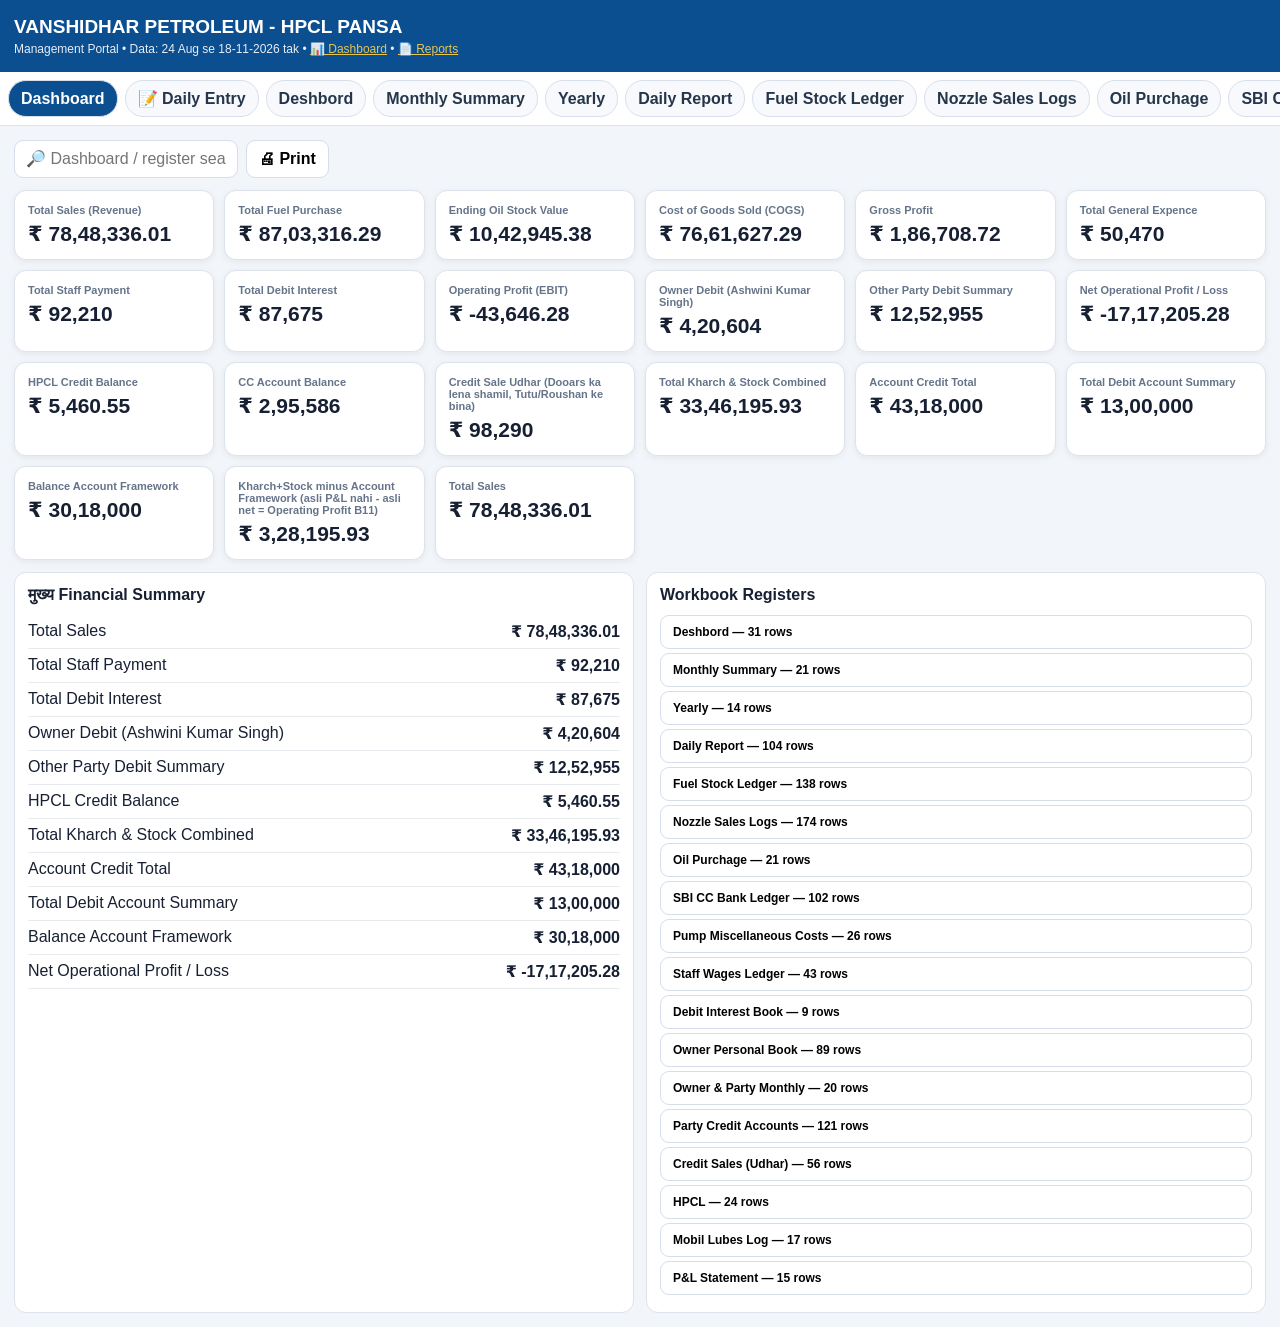
==== commit 6a576c9c: "Uptodate: dashboard, portal, lock screen and owner reports (Register up to 19 Nov) Co-Authored-By: C" ====
--- a/index.html
+++ b/index.html
@@ -108,7 +108,7 @@
 </section>
 </main>
 <script>
-const DATA={"metrics": {"Total Sales (Revenue)": 7500752.54, "Total Fuel Purchase": 8703316.29, "Ending Oil Stock Value": 1042945.38, "Cost of Goods Sold (COGS)": 7661627.29, "Gross Profit": -160874.75, "Total General Expence": 50470, "Total Staff Payment": 92210, "Total Debit Interest": 87675, "Operating Profit (EBIT)": -391229.75, "Owner Debit (Ashwini Kumar Singh)": 420604, "Other Party Debit Summary": 1252955, "Net Operational Profit / Loss": -2064788.75, "HPCL Credit Balance": 5460.55, "CC Account Balance": 116773, "Credit Sale Udhar (Dooars ka lena shamil, Tutu/Roushan ke bina)": 98790, "Total Kharch & Stock Combined": 3167882.93, "Account Credit Total": 4318000, "Total Debit Account Summary": 1300000, "Balance Account Framework": 3018000, "Kharch+Stock minus Account Framework (asli P&L nahi - asli net = Operating Profit B11)": 149882.93, "Total Sales": 7500752.54}, "sheets": {"Deshbord": [["VANSHIDHAR PETROLEUM | 24 Aug - 3 Nov 2026", "", "", "", ""], ["Description", "Amount Value (INR)", "", "", ""], ["Total Sales (Revenue)", 7500752.54, "", "", ""], ["Total Fuel Purchase", 8703316.29, "", "", ""], ["Ending Oil Stock Value", 1042945.38, "", "", ""], ["Cost of Goods Sold (COGS)", 7661627.29, "", "", ""], ["Gross Profit", -160874.75, "", "", ""], ["Total General Expence", 50470, "", "", ""], ["Total Staff Payment", 92210, "", "", ""], ["Total Debit Interest", 87675, "", "", ""], ["Operating Profit (EBIT)", -391229.75, "", "", ""], ["Owner Debit (Ashwini Kumar Singh)", 420604, "", "", ""], ["Other Party Debit Summary", 1252955, "", "", ""], ["Net Operational Profit / Loss", -2064788.75, "", "", ""], ["HPCL Credit Balance", 5460.55, "", "", ""], ["CC Account Balance", 116773, "", "", ""], ["Credit Sale Udhar (Dooars ka lena shamil, Tutu/Roushan ke bina)", 98790, "", "", ""], ["Total Kharch & Stock Combined", 3167882.93, "", "", ""], ["Account Credit Total", 4318000, "", "", ""], ["Total Debit Account Summary", 1300000, "", "", ""], ["Balance Account Framework", 3018000, "", "", ""], ["Kharch+Stock minus Account Framework (asli P&L nahi - asli net = Operating Profit B11)", 149882.93, "", "", ""], ["Chart data (formula se, Deshbord ka table)", "", "", "", ""], ["Metric", "Revenue", "Cost", "Profit", "Expense"], ["Total Sales", 7500752.54, "", "", ""], ["Cost of Goods Sold", "", 7661627.29, "", ""], ["Gross Profit", "", "", -160874.75, ""], ["Total Staff Payment", "", "", "", 92210], ["Total Debit Interest", "", "", "", 87675], ["Total General", "", "", "", 50470], ["Operating Profit", "", "", -391229.75, ""]], "Monthly Summary": [["Monthly Summery", "", "", "", "", "", "", "", "", "", "", "", "", "", ""], ["Description", "FY-2026 2027", "2026-08-01", "2026-09-01", "2026-10-01", "2026-11-01", "2026-12-01", "2027-01-01", "2027-02-01", "2027-03-01", "2027-04-01", "2027-05-01", "2027-06-01", "2027-07-01", "Total"], ["Total Sales (Revenue)", 7500752.54, 438754.02, 1514582.6, 3860123.3, 1687292.62, "", "", "", "", "", "", "", "", 7500752.54], ["Total Fuel Purchase", 8703316.29, 1414400.43, 2447705.54, 2420605.16, 2420605.16, "", "", "", "", "", "", "", "", 8703316.29], ["Ending Oil Stock Value", 1042945.38, 1258731.17, 2271429.65, 829580.28, 1284144.19, "", "", "", "", "", "", "", "", 1042945.38], ["Cost of Goods Sold (COGS)", 7661627.29, 398124.45, 1435007.06, 3862454.53, 1966041.25, "", "", "", "", "", "", "", "", 7661627.29], ["Gross Profit", -160874.75, 40629.57, 79575.53, -2331.23, -278748.63, "", "", "", "", "", "", "", "", -160874.75], ["Total General Expence", 50470, 6600, 10010, 21790, 12070, "", "", "", "", "", "", "", "", 50470], ["Total Staff Payment", 92210, 8230, 21560, 37760, 24660, "", "", "", "", "", "", "", "", 92210], ["Total Debit Interest", 87675, 35852, 13424, 38399, 0, "", "", "", "", "", "", "", "", 87675], ["Operating Profit (EBIT)", -391229.75, -10052.43, 34581.53, -100280.23, -315478.63, "", "", "", "", "", "", "", "", -391229.75], ["Owner Debit (Ashwini Kumar Singh)", 420604, 7135, 123369, 193032, 97068, "", "", "", "", "", "", "", "", 420604], ["Other Party Debit Summary (Dooars diesel nahi)", 1252955, 279093, 406710, 552629, 14523, "", "", "", "", "", "", "", "", 1252955], ["Net Operational Profit / Loss", -2064788.75, -296280.43, -495497.47, -845941.23, -427069.63, "", "", "", "", "", "", "", "", -2064788.75], ["HPCL Credit Balance", 5460.55, 410210, 72486.23, 5460.55, 5460.55, "", "", "", "", "", "", "", "", 5460.55], ["CC Account Balance", 125347.02, 1275432.28, 34550.85, 760937.02, 116773, "", "", "", "", "", "", "", "", 116773], ["Total Kharch & Stock Combined", 3144472.07, 3281283.45, 2953539.73, 2439587.85, 1554698.74, "", "", "", "", "", "", "", "", 3069092.93], ["Account Credit Total", 4318000, 4318000, 0, 0, 0, "", "", "", "", "", "", "", "", 4318000], ["Total Debit Account Summary", 1300000, 1300000, 0, 0, 0, "", "", "", "", "", "", "", "", 1300000], ["Balance Account Framework", 3018000, 3018000, 0, 0, 0, "", "", "", "", "", "", "", "", 3018000], ["Net Operational Profit / Loss", -126472.07, 263283.45, 2953539.73, 2439587.85, 1554698.74, "", "", "", "", "", "", "", "", -51092.93]], "Yearly": [["YEARLY REPORT | FY 2026-27  Aug se ", "", "", "", "", ""], ["Mad", "FY 2026-27 Rs.", "Aug-26", "Sep-26", "Oct-26 (26 tak)", "Nov-26 (1 Nov)"], ["Total Sales (Bikri)", 7500752.54, 438754.02, 1514582.6, 3860123.3, 1687292.62], ["Total Fuel Purchase (Kharid)", 8703316.29, 1414400.43, 2447705.54, 2420605.16, 2420605.16], ["Ending Stock Value", 1042945.38, 1258731.17, 2271429.65, 829580.28, 1284144.19], ["Cost of Goods Sold", 7661627.29, 398124.45, 1435007.06, 3862454.53, 1966041.25], ["Gross Profit", -160874.75, 40629.57, 79575.53, -2331.23, -278748.63], ["General Expense (Pump)", 50470, 6600, 10010, 21790, 12070], ["Staff Payment", 92210, 8230, 21560, 37760, 24660], ["Debit Interest", 87675, 35852, 13424, 38399, 0], ["Operating Profit / (Loss)", -391229.75, -10052.43, 34581.53, -100280.23, -315478.63], ["Owner Debit", 420604, 7135, 123369, 193032, 97068], ["Other Party Debit", 1252955, 279093, 406710, 552629, 14523], ["Net after Owner & Party", -2064788.75, -296280.43, -495497.47, -845941.23, -427069.63]], "Daily Report": [["DAILY SALES REPORT | 27 Aug se ", "", "", "", "", "", "", "", ""], ["Roz ki bikri (litre aur Rs.) aur dealer commission. Pump 1-26 Aug 2026 band tha. Source: register Nozzle Sales Logs + manager DSR. 26 Oct ki bikri aane par jodi jayegi.", "", "", "", "", "", "", "", ""], ["Date", "Din", "MS Litre", "MS Rs.", "HSD Litre", "HSD Rs.", "Kul Litre", "Kul Rs.", "Dealer Commission Rs."], ["2026-08-27", "Day", 682.34, 73079, 714.43, 72993, 1396.77, 146072, 4307.52], ["2026-08-28", "Day", 674.47, 72236, 40.71, 4159, 715.18, 76395, 2660.69], ["2026-08-29", "Day", 298, 31916, 13, 1328, 311, 33244, 1163.6], ["2026-08-30", "Day", 325.92, 34906, 68.83, 7032, 394.75, 41938, 1403.69], ["2026-08-31", "Day", 432.86, 46359, 927.33, 94745, 1360.19, 141104, 3870.46], ["2026-09-01", "Day", 163.58, 17519, 10.93, 1117, 174.51, 18636, 647.84], ["2026-09-02", "Day", 220.2, 23583, 12.97, 1325, 233.17, 24908, 867.89], ["2026-09-03", "Day", 299.81, 32056, 158.76, 16214, 458.57, 48270, 1520.3], ["2026-09-04", "Day", 212, 22667, 108, 11030, 320, 33697, 1064.8], ["2026-09-06", "Day", 427.55, 45714, 167.72, 17129, 595.27, 62843, 2027.22], ["2026-09-07", "Day", 383.95, 41052, 58.45, 5970, 442.4, 47022, 1599.29], ["2026-09-08", "Day", 255.87, 27358, 82.16, 8391, 338.03, 35749, 1169.49], ["2026-09-09", "Day", 313.28, 33496, 89.87, 9178, 403.15, 42674, 1406.15], ["2026-09-10", "Day", 383.32, 40985, 197.69, 20190, 581.01, 61175, 1931.07], ["2026-09-11", "Day", 337.29, 36063, 61.1, 6240, 398.39, 42303, 1428.34], ["2026-09-12", "Day", 367.65, 39309, 28.49, 2910, 396.14, 42219, 1465.45], ["2026-09-13", "Day", 435.28, 46540, 103.81, 10602, 539.09, 57142, 1903.21], ["2026-09-14", "Day", 336.64, 35994, 108.5, 11081, 445.14, 47075, 1539.63], ["2026-09-15", "Day", 387, 41378, 267, 27269, 654, 68647, 2111.4], ["2026-09-16", "Day", 273.72, 29266, 57.46, 5868, 331.18, 35134, 1178.04], ["2026-09-17", "Day", 257.74, 27558, 92.4, 9437, 350.14, 36995, 1201.17], ["2026-09-18", "Day", 408, 43623, 206, 21039, 614, 64662, 2044.8], ["2026-09-19", "Day", 320.8, 34300, 134, 13685, 454.8, 47985, 1540.64], ["2026-09-20", "Day", 366.94, 39233, 170.89, 17453, 537.83, 56686, 1804.51], ["2026-09-21", "Day", 413.2, 44179, 400.06, 40858, 813.26, 85037, 2530.3], ["2026-09-22", "Day", 319.25, 34134, 713.49, 72869, 1032.74, 107003, 2925.53], ["2026-09-23", "Day", 253.49, 27103, 280.07, 28604, 533.56, 55707, 1635.43], ["2026-09-24", "Day", 249.01, 26624, 77.84, 7950, 326.85, 34574, 1133.05], ["2026-09-25", "Day", 221.92, 23728, 273.25, 27907, 495.17, 51635, 1499.1], ["2026-09-26", "Day", 338.9, 36235, 43.42, 4434, 382.32, 40669, 1392.03], ["2026-09-27", "Day", 376.62, 40268, 308.18, 31474, 684.8, 71742, 2170.79], ["2026-09-28", "Day", 493.41, 52755, 99.88, 10201, 593.29, 62956, 2114.67], ["2026-09-29", "Day", 288.34, 30829, 441.87, 45128, 730.21, 75957, 2156.18], ["2026-09-30", "Day", 331.12, 35403, 196.57, 20076, 527.69, 55479, 1730.02], ["2026-10-01", "Day", 430.82, 46063, 3756.79, 383681, 4187.61, 429744, 10653.41], ["2026-10-02", "Day", 427.37, 45694, 675.04, 68942, 1102.41, 114636, 3244.1], ["2026-10-03", "Day", 394.16, 42144, 982.85, 100378, 1377.01, 142522, 3856.65], ["2026-10-04", "Day", 363.74, 38891, 598.63, 61138, 962.37, 100029, 2818.92], ["2026-10-05", "Day", 491.13, 52512, 680.16, 69465, 1171.29, 121977, 3498.68], ["2026-10-06", "Day", 402.12, 42995, 625.81, 63914, 1027.93, 106909, 3030], ["2026-10-07", "Day", 361.95, 38700, 595.25, 60793, 957.2, 99493, 2804.01], ["2026-10-08", "Day", 440.29, 47076, 628.51, 64190, 1068.8, 111266, 3181.53], ["2026-10-09", "Day", 379.73, 40601, 1031.6, 105357, 1411.33, 145958, 3918.81], ["2026-10-10", "Day", 586.82, 62743, 875.33, 89397, 1462.15, 152140, 4330.71], ["2026-10-11", "Day", 436.51, 46672, 112.55, 11495, 549.06, 58167, 1928.86], ["2026-10-12", "Day", 458.71, 49045, 9.79, 1000, 468.5, 50045, 1766.59], ["2026-10-13", "Day", 457.47, 48913, 0, 0, 457.47, 48913, 1738.39], ["2026-10-14", "Day", 394.92, 42225, 19.58, 2000, 414.5, 44225, 1547.69], ["2026-10-15", "Day", 431.59, 46146, 63.84, 6520, 495.43, 52666, 1793.26], ["2026-10-16", "Day", 516.19, 55191, 1944.14, 198555, 2460.33, 253746, 6627.46], ["2026-10-17", "Day", 561.76, 60063, 664.71, 67887, 1226.47, 127950, 3729.99], ["2026-10-18", "Day", 556.9, 59544, 1032.23, 105422, 1589.13, 164966, 4593.57], ["2026-10-19", "Day", 635.79, 67979, 590.52, 60310, 1226.31, 128289, 3833.25], ["2026-10-20", "Day", 519.89, 55587, 489.96, 50040, 1009.85, 105627, 3151.49], ["2026-10-21", "Day", 629.65, 67322, 712.06, 72723, 1341.71, 140045, 4101.61], ["2026-10-22", "Day", 798.12, 85335, 1260.76, 128761, 2058.88, 214096, 6058.68], ["2026-10-23", "Day", 496.15, 53048, 651.72, 66560, 1147.87, 119608, 3449.5], ["2026-10-24", "Day", 464.28, 49640, 54.46, 5562, 518.74, 55202, 1894.97], ["2026-10-25", "Day", 421.23, 45038, 333.27, 34037, 754.5, 79075, 2400.52], ["2026-10-26", "Day", 512.79, 54828, 610.29, 62329, 1123.08, 117157, 3413.3], ["2026-10-27", "Day", 461.61, 49355, 1687.79, 172374, 2149.4, 221729, 5804.81], ["2026-10-28", "Day", 469.74, 50225, 1822.24, 186105, 2291.98, 236330, 6158.39], ["2026-10-29", "Day", 194.39, 20784, 179, 18281, 373.39, 39065, 1168.28], ["2026-10-30", "Day", 80.31, 8587, 19.78, 2020, 100.09, 10607, 352.65], ["2026-10-31", "Day", 377.18, 40328, 270.4, 27616, 647.58, 67944, 2082.24], ["2026-11-01", "Day", 447.05, 47799, 715.68, 73092, 1162.73, 120891, 3416.42], ["2026-11-02", "Day", 525.48, 56184, 323.87, 33077, 849.35, 89261, 2774.11], ["2026-11-03", "Day", 600.23, 64177, 1452.57, 148351, 2052.8, 212528, 5767.04], ["2026-11-04", "Day", 444.75, 47553, 319.36, 32616, 764.11, 80169, 2456.51], ["2026-11-05", "Day", 59.48, 6360, 182, 18588, 241.48, 24948, 662.82], ["2026-11-06", "Day", 3.92, 419, 48.46, 4949, 52.38, 5368, 131.2], ["2026-11-07", "Day", 731.29, 78190, 638.71, 65231, 1370, 143421, 4311.81], ["2026-11-08", "Day", 420.93, 45005.84, 349.05, 35648, 769.98, 80654, 2437.25], ["2026-11-09", "Day", 620.44, 66337, 664.61, 67877, 1285.05, 134214, 3952.74], ["2026-11-10", "Day", 520.32, 55633, 769.03, 78541, 1289.35, 134174, 3822.89], ["2026-11-11", "Day", 799.9, 85525, 710.42, 72555, 1510.32, 158080, 4744.63], ["2026-11-12", "Day", 732.43, 78311, 628.12, 64150, 1360.55, 142461, 4290.72], ["2026-11-13", "Day", 541.67, 57915, 466.16, 47609, 1007.83, 105524, 3177.13], ["2026-11-14", "Day", 140.22, 14992, 403.23, 41182, 543.45, 56174, 1500.59], ["2026-11-15", "Day", 107.44, 11487, 369.78, 37766, 477.22, 49253, 1295.74], ["2026-11-16", "Day", 977.17, 104479, 447.4, 45693, 1424.57, 150172, 4787.01], ["2026-11-17", "Day", "", "", "", "", "", "", ""], ["2026-11-18", "Day", "", "", "", "", "", "", ""], ["2026-11-19", "Day", "", "", "", "", "", "", ""], ["2026-11-20", "Day", "", "", "", "", "", "", ""], ["2026-11-21", "Day", "", "", "", "", "", "", ""], ["2026-11-22", "Day", "", "", "", "", "", "", ""], ["2026-11-23", "Day", "", "", "", "", "", "", ""], ["2026-11-24", "Day", "", "", "", "", "", "", ""], ["2026-11-25", "Day", "", "", "", "", "", "", ""], ["2026-11-26", "Day", "", "", "", "", "", "", ""], ["2026-11-27", "Day", "", "", "", "", "", "", ""], ["2026-11-28", "Day", "", "", "", "", "", "", ""], ["2026-11-29", "Day", "", "", "", "", "", "", ""], ["2026-11-30", "Day", "", "", "", "", "", "", ""], ["2026-12-01", "Day", "", "", "", "", "", "", ""], ["2026-12-02", "Day", "", "", "", "", "", "", ""], ["2026-12-03", "Day", "", "", "", "", "", "", ""], ["2026-12-04", "Day", "", "", "", "", "", "", ""], ["TOTAL", "", 33675.5, 3601088.84, 38182.64, 3899663, 71858.14, 7500752, 219605.24], ["Din ka average", "", "", "", "", "", 877.19, 91540.71, 2673.78]], "Fuel Stock Ledger": [["VANSHIDHAR PETROLEUM - HPCL PANSA (FUEL STOCK LEDGER)", "", "", "", "", "", "", "", "", "", "", ""], ["Date", "MS Opening", "MS Purchase", "MS Sale", "MS Closing", "Stock Value", "HSD Opening", "HSD Purchase", "HSD Sale", "HSD Closing", "Stock Value", "Status"], ["2026-08-26", 1141, 5000, 0, 6141, 657701.1, 1177, 9000, 0, 10177, 1039784.09, "Open"], ["2026-08-27", 6141, 0, 682.34, 5458.66, 584622.49, 10177, 0, 714.43, 9462.57, 966790.78, "Open"], ["2026-08-28", 5458.66, 0, 674.47, 4784.19, 512386.75, 9462.57, 0, 40.71, 9421.86, 962631.44, "Open"], ["2026-08-29", 4784.19, 0, 298, 4486.19, 480470.95, 9421.86, 0, 13, 9408.86, 961303.23, "Open"], ["2026-08-30", 4486.19, 0, 325.92, 4160.27, 445564.92, 9408.86, 0, 68.83, 9340.03, 954270.87, "Open"], ["2026-08-31", 4160.27, 0, 432.86, 3727.41, 399205.61, 9340.03, 0, 927.33, 8412.7, 859525.56, "Open"], ["", 4160.27, 5000, 2413.59, 3727.41, 399205.61, 9340.03, 9000, 1764.3, 8412.7, 859525.56, ""], ["2026-09-01", 3727.41, 0, 163.58, 3563.83, 381686.19, 8412.7, 0, 10.93, 8401.77, 858408.84, "Open"], ["2026-09-02", 3563.83, 0, 220.2, 3343.63, 358102.77, 8401.77, 0, 12.97, 8388.8, 857083.7, "Open"], ["2026-09-03", 3343.63, 0, 299.81, 3043.82, 325445.23, 8388.8, 0, 158.76, 8230.04, 840533.99, "Open"], ["2026-09-04", 3043.82, 0, 212, 2831.82, 302778.19, 8230.04, 0, 108, 8122.04, 829503.95, "Open"], ["2026-09-05", 2831.82, 0, 0, 2831.82, 302778.19, 8122.04, 0, 0, 8122.04, 829503.95, "Close"], ["2026-09-06", 2831.82, 0, 427.55, 2404.27, 257064.55, 8122.04, 0, 167.72, 7954.32, 812374.7, "Open"], ["2026-09-07", 2404.27, 0, 383.95, 2020.32, 216012.61, 7954.32, 0, 58.45, 7895.87, 806405.2, "Open"], ["2026-09-08", 2020.32, 0, 255.87, 1764.45, 188654.99, 7895.87, 0, 82.16, 7813.71, 798014.2, "Open"], ["2026-09-09", 1764.45, 8000, 313.28, 9451.17, 1010519.1, 7813.71, 4000, 89.87, 11723.84, 1197355.78, "Open"], ["2026-09-10", 9451.17, 0, 383.32, 9067.85, 969534.52, 11723.84, 0, 197.69, 11526.15, 1177165.7, "Open"], ["2026-09-11", 9067.85, 0, 337.29, 8730.56, 933471.48, 11526.15, 0, 61.1, 11465.05, 1170925.56, "Open"], ["2026-09-12", 8730.56, 0, 367.65, 8362.91, 894162.34, 11465.05, 0, 28.49, 11436.56, 1168015.87, "Open"], ["2026-09-13", 8362.91, 0, 435.28, 7927.63, 847622.2, 11436.56, 0, 103.81, 11332.75, 1157413.76, "Open"], ["2026-09-14", 7927.63, 0, 336.64, 7590.99, 811628.65, 11332.75, 0, 108.5, 11224.25, 1146781.62, "Open"], ["2026-09-15", 7590.99, 0, 387, 7203.99, 770250.61, 11224.25, 0, 267, 10957.25, 1119502.23, "Open"], ["2026-09-16", 7203.99, 0, 273.72, 6930.27, 740984.47, 10957.25, 0, 57.46, 10899.79, 1113631.54, "Open"], ["2026-09-17", 6930.27, 0, 257.74, 6672.53, 713426.91, 10899.79, 0, 92.4, 10807.39, 1104191.04, "Open"], ["2026-09-18", 6672.53, 0, 408, 6264.53, 669803.55, 10807.39, 0, 206, 10601.39, 1083144.02, "Open"], ["2026-09-19", 6264.53, 0, 320.8, 5943.73, 635503.61, 10601.39, 0, 134, 10467.39, 1069453.24, "Open"], ["2026-09-20", 5943.73, 0, 366.94, 5576.79, 596270.39, 10467.39, 0, 170.89, 10296.5, 1051993.41, "Open"], ["2026-09-21", 5576.79, 0, 413.2, 5163.59, 552091.04, 10296.5, 0, 400.06, 9896.44, 1011119.27, "Open"], ["2026-09-22", 5163.59, 0, 319.25, 4844.34, 517956.83, 9896.44, 0, 713.49, 9182.95, 938222.0, "Open"], ["2026-09-23", 4844.34, 0, 253.49, 4590.85, 490853.68, 9182.95, 0, 280.07, 8902.88, 909607.25, "Open"], ["2026-09-24", 4590.85, 0, 249.01, 4341.84, 464229.53, 8902.88, 0, 77.84, 8825.04, 901654.34, "Open"], ["2026-09-25", 4341.84, 0, 221.92, 4119.92, 440501.85, 8825.04, 0, 273.25, 8551.79, 873736.38, "Open"], ["2026-09-26", 4119.92, 0, 338.9, 3781.02, 404266.66, 8551.79, 0, 43.42, 8508.37, 869300.16, "Open"], ["2026-09-27", 3781.02, 0, 376.62, 3404.4, 363998.45, 8508.37, 0, 308.18, 8200.19, 837813.41, "Open"], ["2026-09-28", 3404.4, 0, 493.41, 2910.99, 311243.05, 8200.19, 0, 99.88, 8100.31, 827608.67, "Open"], ["2026-09-29", 2910.99, 0, 288.34, 2622.65, 280413.74, 8100.31, 0, 441.87, 7658.44, 782462.81, "Open"], ["2026-09-30", 2622.65, 8000, 331.12, 10291.53, 1100370.39, 7658.44, 4000, 196.57, 11461.87, 1171059.26, "Open"], ["", 2622.65, 16000, 9435.88, 10291.53, 1100370.39, 7658.44, 8000, 4950.83, 11461.87, 1171059.26, ""], ["2026-10-01", 10291.53, 0, 430.82, 9860.71, 1054307.11, 11461.87, 0, 3756.79, 7705.08, 787228.02, "Open"], ["2026-10-02", 9860.71, 0, 427.37, 9433.34, 1008612.71, 7705.08, 0, 675.04, 7030.04, 718259.19, "Open"], ["2026-10-03", 9433.34, 0, 394.16, 9039.18, 966469.13, 7030.04, 0, 982.85, 6047.19, 617841.4, "Open"], ["2026-10-04", 9039.18, 0, 363.74, 8675.44, 927578.04, 6047.19, 0, 598.63, 5448.56, 556679.38, "Open"], ["2026-10-05", 8675.44, 0, 491.13, 8184.31, 875066.43, 5448.56, 0, 680.16, 4768.4, 487187.43, "Open"], ["2026-10-06", 8184.31, 0, 402.12, 7782.19, 832071.75, 4768.4, 0, 625.81, 4142.59, 423248.42, "Open"], ["2026-10-07", 7782.19, 0, 361.95, 7420.24, 793372.06, 4142.59, 0, 595.25, 3547.34, 362431.73, "Open"], ["2026-10-08", 7420.24, 0, 440.29, 6979.95, 746296.25, 3547.34, 0, 628.51, 2918.83, 298216.86, "Open"], ["2026-10-09", 6979.95, 0, 379.73, 6600.22, 705695.52, 2918.83, 0, 1031.6, 1887.23, 192818.29, "Open"], ["2026-10-10", 6600.22, 0, 586.82, 6013.4, 642952.73, 1887.23, 0, 875.33, 1011.9, 103385.82, "Open"], ["2026-10-11", 6013.4, 0, 436.51, 5576.89, 596281.08, 1011.9, 0, 112.55, 899.35, 91886.59, "Open"], ["2026-10-12", 5576.89, 0, 458.71, 5118.18, 547235.81, 899.35, 0, 9.79, 889.56, 90886.35, "Open"], ["2026-10-13", 5118.18, 0, 457.47, 4660.71, 498323.11, 889.56, 0, 0, 889.56, 90886.35, "Open"], ["2026-10-14", 4660.71, 0, 394.92, 4265.79, 456098.27, 889.56, 0, 19.58, 869.98, 88885.86, "Open"], ["2026-10-15", 4265.79, 4000, 431.59, 7834.2, 837632.66, 869.98, 8000, 63.84, 8806.14, 899723.32, "Open"], ["2026-10-16", 7834.2, 0, 516.19, 7318.01, 782441.63, 8806.14, 0, 1944.14, 6862, 701090.54, "Open"], ["2026-10-17", 7318.01, 0, 561.76, 6756.25, 722378.25, 6862, 0, 664.71, 6197.29, 633177.12, "Open"], ["2026-10-18", 6756.25, 0, 556.9, 6199.35, 662834.5, 6197.29, 0, 1032.23, 5165.06, 527714.18, "Open"], ["2026-10-19", 6199.35, 0, 635.79, 5563.56, 594855.84, 5165.06, 0, 590.52, 4574.54, 467380.75, "Open"], ["2026-10-20", 5563.56, 0, 519.89, 5043.67, 539269.2, 4574.54, 0, 489.96, 4084.58, 417321.54, "Open"], ["2026-10-21", 5043.67, 0, 629.65, 4414.02, 471947.02, 4084.58, 0, 712.06, 3372.52, 344570.37, "Open"], ["2026-10-22", 4414.02, 0, 798.12, 3615.9, 386612.03, 3372.52, 0, 1260.76, 2111.76, 215758.52, "Open"], ["2026-10-23", 3615.9, 0, 496.15, 3119.75, 333563.67, 2111.76, 0, 651.72, 1460.04, 149172.29, "Open"], ["2026-10-24", 3119.75, 0, 464.28, 2655.47, 283922.85, 1460.04, 0, 54.46, 1405.58, 143551.89, "Open"], ["2026-10-25", 2393.49, 4000, 421.23, 5972.26, 638554.04, 1335.14, 8000, 333.27, 9001.87, 919360.98, "Open"], ["2026-10-26", 5830.86, 0, 512.79, 5318.07, 568608.04, 8782.12, 0, 610.29, 8171.83, 834589.0, "Open"], ["2026-10-27", 5310.72, 0, 461.61, 4849.11, 518466.84, 8148.37, 0, 1687.79, 6460.58, 659819.04, "Open"], ["2026-10-28", 4859.96, 0, 469.74, 4390.22, 469402.32, 6553.58, 0, 1822.24, 4731.34, 483211.75, "Open"], ["2026-10-29", 4386.95, 0, 194.39, 4192.56, 448268.52, 4689.61, 0, 179, 4510.61, 460668.6, "Open"], ["2026-10-30", 4178.8, 0, 80.31, 4098.49, 438210.55, 4526.06, 0, 19.78, 4506.28, 460226.38, "Open"], ["2026-10-31", 4109.88, 0, 377.18, 3732.7, 399100.28, 4485.42, 0, 270.4, 4215.02, 430479.99, "Open"], ["", 10291.53, 8000, 14153.31, 3732.7, 399100.28, 11461.87, 16000, 22979.06, 4215.02, 430479.99, ""], ["2026-11-01", 3732.7, 0, 447.05, 3285.65, 351301.7, 4215.02, 0, 715.68, 3499.34, 357387.59, "Open"], ["2026-11-02", 3285.65, 0, 525.48, 2760.17, 295117.38, 3499.34, 0, 323.87, 3175.47, 324310.75, "Open"], ["2026-11-03", 2760.17, 0, 600.23, 2159.94, 230940.78, 3175.47, 0, 1452.57, 1722.9, 175959.78, "Open"], ["2026-11-04", 2159.94, 0, 444.75, 1715.19, 183388.11, 1722.9, 0, 319.36, 1403.54, 143343.54, "Open"], ["2026-11-05", 1715.19, 0, 59.48, 1655.71, 177028.51, 1403.54, 0, 182, 1221.54, 124755.88, "Open"], ["2026-11-06", 1655.71, 4000, 3.92, 5651.79, 604289.39, 1221.54, 8000, 48.46, 9173.08, 936846.66, "Open"], ["2026-11-07", 5651.79, 0, 731.29, 4920.5, 526099.86, 9173.08, 0, 638.71, 8534.37, 871615.21, "Open"], ["2026-11-08", 4920.5, 0, 420.93, 4499.57, 481094.02, 8534.37, 0, 349.05, 8185.32, 835966.73, "Open"], ["2026-11-09", 4499.57, 0, 620.44, 3879.13, 414756.58, 8185.32, 0, 664.61, 7520.71, 768090.11, "Open"], ["2026-11-10", 3879.13, 0, 520.32, 3358.81, 359123.97, 7520.71, 0, 769.03, 6751.68, 689549.08, "Open"], ["2026-11-11", 3358.81, 0, 799.9, 2558.91, 273598.66, 6751.68, 0, 710.42, 6041.26, 616993.88, "Open"], ["2026-11-12", 2558.91, "", 732.43, 1826.48, 195287.24, 6041.26, "", 628.12, 5413.14, 552843.99, "Open"], ["2026-11-13", 1826.48, "", 541.67, 1284.81, 137371.89, 5413.14, "", 466.16, 4946.98, 505235.07, ""], ["2026-11-14", 1284.81, 0, 140.22, 1144.59, 122379.56, 4946.98, 0, 403.23, 4543.75, 464053.19, ""], ["2026-11-15", 1144.59, 4000, 107.44, 5037.15, 538572.08, 4543.75, 8000, 369.78, 12173.97, 1243327.56, ""], ["2026-11-16", 5037.15, 0, 977.17, 4059.98, 434093.06, 12173.97, 0, 447.4, 11726.57, 1197634.59, ""], ["2026-11-17", 4059.98, 0, 1035.3, 3024.68, 323398.79, 11726.57, 0, 870.14, 10856.43, 1108767.2, ""], ["2026-11-18", 3024.68, 0, 785.63, 2239.05, 239399.23, 10856.43, 0, 626.87, 10229.56, 1044744.96, ""], ["2026-11-19", "", "", "", "", "", "", "", "", "", "", ""], ["2026-11-20", "", "", "", "", "", "", "", "", "", "", ""], ["2026-11-21", "", "", "", "", "", "", "", "", "", "", ""], ["2026-11-22", "", "", "", "", "", "", "", "", "", "", ""], ["2026-11-23", "", "", "", "", "", "", "", "", "", "", ""], ["2026-11-24", "", "", "", "", "", "", "", "", "", "", ""], ["2026-11-25", "", "", "", "", "", "", "", "", "", "", ""], ["2026-11-26", "", "", "", "", "", "", "", "", "", "", ""], ["2026-11-27", "", "", "", "", "", "", "", "", "", "", ""], ["2026-11-28", "", "", "", "", "", "", "", "", "", "", ""], ["2026-11-29", "", "", "", "", "", "", "", "", "", "", ""], ["2026-11-30", "", "", "", "", "", "", "", "", "", "", ""], ["Total Sum Variance", 3732.7, 8000, 9493.65, 2239.05, 239399.23, 4215.02, 16000, 9985.46, 10229.56, 1044744.96, ""], ["", 1141, 37000, 35496.43, 2246.51, 240196.85, 1177, 49000, 39679.65, 10231.58, 1044951.27, ""], ["", 4436.82, 1105.51, "Ltr", "", "Stock Value", "Ltr", 9054.58, 7960.32, "", "", ""], ["", "", 118201.13, "Value", "", 1042945.38, "Value", 924744.26, "", "", "", ""], ["Dip adjustment (24-Oct-2026 actual dip vs book): isme pehle ka jama farak (26 Aug-23 Oct) MS 275.95 / HSD 67.70 aur 24 Oct ka asli farak MS -13.97 / HSD +2.74 shamil", "", 261.98, "MS Ltr", "", "", "", 70.44, "HSD Ltr", "", "", ""], ["Book closing 24-Oct minus actual dip. MS dip 2,393.49 L / HSD dip 1,335.14 L (manager). Manager sheet: 24-Oct opening dip MS 2,843.80 / HSD 1,392.34 (register book 3,119.75 / 1,460.04). 25-Oct opening taken from actual dip.", "", "", "", "", "", "", "", "", "", "", ""], ["Dip adjustment (25-Oct-2026 actual dip vs book, tanker ke baad)", "", 141.4, "MS Ltr", "", "", "", 219.75, "HSD Ltr", "", "", ""], ["Actual dip 25-Oct close (= 26-Oct opening): MS 5,830.86 L, HSD 8,782.12 L (manager).", "", "", "", "", "", "", "", "", "", "", ""], ["25-Oct HSD tanker: invoice 8,000 L, received 7,971 L (29 L shortage on challan). Book purchase taken as 7,971 L.", "", "", "", "", "", "", "", "", "", "", ""], ["Dip adjustment (26-Oct-2026 actual dip vs book)", "", 7.35, "MS Ltr", "", "", "", 23.46, "HSD Ltr", "", "", ""], ["Actual dip 26-Oct close (= 27-Oct opening): MS 5,310.72 L (70.1 cm), HSD 8,148.37 L (72.6 cm) (manager).", "", "", "", "", "", "", "", "", "", "", ""], ["Dip adjustment (27-Oct-2026 actual dip vs book)", "", -10.85, "MS Ltr", "", "", "", -93, "HSD Ltr", "", "", ""], ["Actual dip 27-Oct close (= 28-Oct opening): MS 4,859.96 L (65.7 cm), HSD 6,553.58 L (62.2 cm). Book closing minus actual dip.", "", "", "", "", "", "", "", "", "", "", ""], ["Dip adjustment (28-Oct-2026 actual dip vs book)", "", 3.27, "MS Ltr", "", "", "", 41.73, "HSD Ltr", "", "", ""], ["Actual dip 28-Oct close (= 29-Oct opening): MS 4,386.95 L (61.0 cm), HSD 4,689.61 L (49.2 cm). Book closing minus actual = adjustment (manager).", "", "", "", "", "", "", "", "", "", "", ""], ["Dip adjustment (29-Oct-2026 actual dip vs book)", "", 13.76, "MS Ltr", "", "", "", -15.45, "HSD Ltr", "", "", ""], ["Actual dip 29-Oct close (= 30-Oct opening): MS 4,178.80 L (58.9 cm), HSD 4,526.06 L (48.0 cm) (manager). Book closing minus actual = adjustment.", "", "", "", "", "", "", "", "", "", "", ""], ["Dip adjustment (30-Oct-2026 actual dip vs book)", "", -11.39, "MS Ltr", "", "", "", 20.86, "HSD Ltr", "", "", ""], ["Actual dip 30-Oct close (= 31-Oct opening): MS 4,109.88 L (58.2 cm), HSD 4,485.42 L (47.7 cm) (manager). Book closing minus actual = adjustment.", "", "", "", "", "", "", "", "", "", "", ""], ["Dip adjustment (31-Oct-2026 actual dip vs book)", "", -7.46, "MS Ltr", "", "", "", -2.02, "HSD Ltr", "", "", ""], ["Actual dip 31-Oct close (= 1-Nov opening): MS 54.4 cm = 3,740.16 L, HSD 45.7 cm = 4,217.04 L (manager). Density MS 748.9, HSD 823.8. Book closing minus actual = adjustment.", "", "", "", "", "", "", "", "", "", "", ""], ["Nov-2026 (1 Nov) - 1 Nov ka asli dip aa gaya (neeche adjustment row). 4 Nov ka dip abhi nahi aaya (book closing).", "", "", "", "", "", "", "", "", "", "", ""], ["2026-11-01", 2246.51, 0, 447.05, 1799.46, 192398.26, 10231.58, 0, 715.68, 9515.9, 971858.87, "Open"], ["2026-11-02", 3303.4, 0, 525.48, 2777.92, 297015.21, 3528.69, 0, 323.87, 3204.82, 327308.27, "Open"], ["2026-11-03", 2780.83, 0, 600.23, 2180.6, 233149.75, 3191.67, 0, 1452.57, 1739.1, 177614.28, "Open"], ["2026-11-04", 2197.21, 0, 444.75, 1752.46, 187373.02, 1771.12, 0, 319.36, 1451.76, 148268.25, "Open"], ["", "", 611.46, "Ltr", "", "Stock Value", "Ltr", 274.76, "", "", "", ""], ["", "", 65377.3, "Value", "", 93438.54, "Value", 28061.24, "", "", "", ""], ["Actual dip 1-Nov close (= 2-Nov opening): MS 49.8 cm = 3,303.40 L, HSD 40.4 cm = 3,528.69 L (manager). Density MS 749.1 (742.2 @23), HSD 824.6 (819.2 @23). Book closing minus actual = adjustment.", "", "", "", "", "", "", "", "", "", "", ""], ["Dip adjustment (1-Nov-2026 actual dip vs book)", "", -1503.94, "MS Ltr", "", "", "", 5987.21, "HSD Ltr", "", "", ""], ["Actual dip 2-Nov close (= 3-Nov opening): MS 44.1 cm = 2,780.83 L, HSD 37.7 cm = 3,191.67 L (manager). Density 3-Nov MS 749.1 (742.2 @23), HSD 824.9 (820.2 @22). Book closing minus actual = adjustment.", "", "", "", "", "", "", "", "", "", "", ""], ["Dip adjustment (2-Nov-2026 actual dip vs book)", "", -2.91, "MS Ltr", "", "", "", 13.15, "HSD Ltr", "", "", ""], ["Actual dip 3-Nov close (= 4-Nov opening): MS 37.4 cm = 2,197.21 L, HSD 25.2 cm = 1,771.12 L (manager, 4 Nov subah parchi). Density 4-Nov MS 749.2 (743.2 @22), HSD 824.9 (820.2 @22). Book closing minus actual = adjustment.", "", "", "", "", "", "", "", "", "", "", ""], ["Dip adjustment (3-Nov-2026 actual dip vs book)", "", -16.61, "MS Ltr", "", "", "", -32.02, "HSD Ltr", "", "", ""], ["Actual dip 4-Nov close (= 5-Nov opening): MS 1,762.88 L, HSD 1,450.26 L (manager, 5 Nov subah). Book closing minus actual = adjustment.", "", "", "", "", "", "", "", "", "", "", ""], ["Dip adjustment (4-Nov-2026 actual dip vs book)", "", -10.42, "MS Ltr", "", "", "", 1.5, "HSD Ltr", "", "", ""]], "Nozzle Sales Logs": [["VANSHIDHAR PETROLEUM - HPCL PANSA (NOZZLE SALES LOGS)", "", "", "", "", "", "", "", ""], ["Date", "Product", "Nozzle #", "Rate/Ltr", "Quantity (Ltr)", "Total Amount", "Payment Mode", "Customer Type", "Status"], ["2026-08-27", "MS(Petrol)", 3, 107.1, 682.34, 73078.61, "UPI/Cash", "Retail", "Open"], ["2026-08-27", "HSD(Diesel)", 3, 102.17, 714.43, 72993.31, "UPI/Cash", "Retail", "Open"], ["2026-08-28", "MS(Petrol)", 3, 107.1, 674.47, 72235.74, "UPI/Cash", "Retail", "Open"], ["2026-08-28", "HSD(Diesel)", 3, 102.17, 40.71, 4159.34, "UPI/Cash", "Retail", "Open"], ["2026-08-29", "MS(Petrol)", 3, 107.1, 298, 31915.8, "UPI/Cash", "Retail", "Open"], ["2026-08-29", "HSD(Diesel)", 3, 102.17, 13, 1328.21, "UPI/Cash", "Retail", "Open"], ["2026-08-30", "MS(Petrol)", 3, 107.1, 325.92, 34906.03, "UPI/Cash", "Retail", "Open"], ["2026-08-30", "HSD(Diesel)", 3, 102.17, 68.83, 7032.36, "UPI/Cash", "Retail", "Open"], ["2026-08-31", "MS(Petrol)", 3, 107.1, 432.86, 46359.31, "UPI/Cash", "Retail", "Open"], ["2026-08-31", "HSD(Diesel)", 3, 102.17, 927.33, 94745.31, "UPI/Cash", "Retail", "Open"], ["", "", "", "", 4177.89, 438754.02, "", "", ""], ["2026-09-01", "MS(Petrol)", 3, 107.1, 163.58, 17519.42, "UPI/Cash", "Retail", "Open"], ["2026-09-01", "HSD(Diesel)", 3, 102.17, 10.93, 1116.72, "UPI/Cash", "Retail", "Open"], ["2026-09-02", "MS(Petrol)", 3, 107.1, 220.2, 23583.42, "UPI/Cash", "Retail", "Open"], ["2026-09-02", "HSD(Diesel)", 3, 102.17, 12.97, 1325.14, "UPI/Cash", "Retail", "Open"], ["2026-09-03", "MS(Petrol)", 3, 106.92, 299.81, 32055.69, "UPI/Cash", "Retail", "Open"], ["2026-09-03", "HSD(Diesel)", 3, 102.13, 158.76, 16214.16, "UPI/Cash", "Retail", "Open"], ["2026-09-04", "MS(Petrol)", 3, 106.92, 212, 22667.04, "UPI/Cash", "Retail", "Open"], ["2026-09-04", "HSD(Diesel)", 3, 102.13, 108, 11030.04, "UPI/Cash", "Retail", "Open"], ["2026-09-05", "MS(Petrol)", 0, 106.92, 0, 0, "None", "Closed Operations", "Close"], ["2026-09-06", "MS(Petrol)", 3, 106.92, 427.55, 45713.65, "UPI/Cash", "Retail", "Open"], ["2026-09-06", "HSD(Diesel)", 3, 102.13, 167.72, 17129.24, "UPI/Cash", "Retail", "Open"], ["2026-09-07", "MS(Petrol)", 3, 106.92, 383.95, 41051.93, "UPI/Cash", "Retail", "Open"], ["2026-09-07", "HSD(Diesel)", 3, 102.13, 58.45, 5969.5, "UPI/Cash", "Retail", "Open"], ["2026-09-08", "MS(Petrol)", 3, 106.92, 255.87, 27357.62, "UPI/Cash", "Retail", "Open"], ["2026-09-08", "HSD(Diesel)", 3, 102.13, 82.16, 8391, "UPI/Cash", "Retail", "Open"], ["2026-09-09", "MS(Petrol)", 3, 106.92, 313.28, 33495.9, "UPI/Cash", "Retail", "Open"], ["2026-09-09", "HSD(Diesel)", 3, 102.13, 89.87, 9178.42, "UPI/Cash", "Retail", "Open"], ["2026-09-10", "MS(Petrol)", 3, 106.92, 383.32, 40984.57, "UPI/Cash", "Retail", "Open"], ["2026-09-10", "HSD(Diesel)", 3, 102.13, 197.69, 20190.08, "UPI/Cash", "Retail", "Open"], ["2026-09-11", "MS(Petrol)", 3, 106.92, 337.29, 36063.05, "UPI/Cash", "Retail", "Open"], ["2026-09-11", "HSD(Diesel)", 3, 102.13, 61.1, 6240.14, "UPI/Cash", "Retail", "Open"], ["2026-09-12", "MS(Petrol)", 3, 106.92, 367.65, 39309.14, "UPI/Cash", "Retail", "Open"], ["2026-09-12", "HSD(Diesel)", 3, 102.13, 28.49, 2909.68, "UPI/Cash", "Retail", "Open"], ["2026-09-13", "MS(Petrol)", 3, 106.92, 435.28, 46540.14, "UPI/Cash", "Retail", "Open"], ["2026-09-13", "HSD(Diesel)", 3, 102.13, 103.81, 10602.12, "UPI/Cash", "Retail", "Open"], ["2026-09-14", "MS(Petrol)", 3, 106.92, 336.64, 35993.55, "UPI/Cash", "Retail", "Open"], ["2026-09-14", "HSD(Diesel)", 3, 102.13, 108.5, 11081.1, "UPI/Cash", "Retail", "Open"], ["2026-09-15", "MS(Petrol)", 3, 106.92, 387, 41378.04, "UPI/Cash", "Retail", "Open"], ["2026-09-15", "HSD(Diesel)", 3, 102.13, 267, 27268.71, "UPI/Cash", "Retail", "Open"], ["2026-09-16", "MS(Petrol)", 3, 106.92, 273.72, 29266.14, "UPI/Cash", "Retail", "Open"], ["2026-09-16", "HSD(Diesel)", 3, 102.13, 57.46, 5868.39, "UPI/Cash", "Retail", "Open"], ["2026-09-17", "MS(Petrol)", 3, 106.92, 257.74, 27557.56, "UPI/Cash", "Retail", "Open"], ["2026-09-17", "HSD(Diesel)", 3, 102.13, 92.4, 9436.81, "UPI/Cash", "Retail", "Open"], ["2026-09-18", "MS(Petrol)", 3, 106.92, 408, 43623.36, "UPI/Cash", "Retail", "Open"], ["2026-09-18", "HSD(Diesel)", 3, 102.13, 206, 21038.78, "UPI/Cash", "Retail", "Open"], ["2026-09-19", "MS(Petrol)", 3, 106.92, 320.8, 34299.94, "UPI/Cash", "Retail", "Open"], ["2026-09-19", "HSD(Diesel)", 3, 102.13, 134, 13685.42, "UPI/Cash", "Retail", "Open"], ["2026-09-20", "MS(Petrol)", 3, 106.92, 366.94, 39233.22, "UPI/Cash", "Retail", "Open"], ["2026-09-20", "HSD(Diesel)", 3, 102.13, 170.89, 17453.0, "UPI/Cash", "Retail", "Open"], ["2026-09-21", "MS(Petrol)", 3, 106.92, 413.2, 44179.34, "UPI/Cash", "Retail", "Open"], ["2026-09-21", "HSD(Diesel)", 3, 102.13, 400.06, 40858.13, "UPI/Cash", "Retail", "Open"], ["2026-09-22", "MS(Petrol)", 3, 106.92, 319.25, 34134.21, "UPI/Cash", "Retail", "Open"], ["2026-09-22", "HSD(Diesel)", 3, 102.13, 713.49, 72868.73, "UPI/Cash", "Retail", "Open"], ["2026-09-23", "MS(Petrol)", 3, 106.92, 253.49, 27103.15, "UPI/Cash", "Retail", "Open"], ["2026-09-23", "HSD(Diesel)", 3, 102.13, 280.07, 28603.55, "UPI/Cash", "Retail", "Open"], ["2026-09-24", "MS(Petrol)", 3, 106.92, 249.01, 26624.15, "UPI/Cash", "Retail", "Open"], ["2026-09-24", "HSD(Diesel)", 3, 102.13, 77.84, 7949.8, "UPI/Cash", "Retail", "Open"], ["2026-09-25", "MS(Petrol)", 3, 106.92, 221.92, 23727.69, "UPI/Cash", "Retail", "Open"], ["2026-09-25", "HSD(Diesel)", 3, 102.13, 273.25, 27907.02, "UPI/Cash", "Retail", "Open"], ["2026-09-26", "MS(Petrol)", 3, 106.92, 338.9, 36235.19, "UPI/Cash", "Retail", "Open"], ["2026-09-26", "HSD(Diesel)", 3, 102.13, 43.42, 4434.48, "UPI/Cash", "Retail", "Open"], ["2026-09-27", "MS(Petrol)", 3, 106.92, 376.62, 40268.21, "UPI/Cash", "Retail", "Open"], ["2026-09-27", "HSD(Diesel)", 3, 102.13, 308.18, 31474.42, "UPI/Cash", "Retail", "Open"], ["2026-09-28", "MS(Petrol)", 3, 106.92, 493.41, 52755.4, "UPI/Cash", "Retail", "Open"], ["2026-09-28", "HSD(Diesel)", 3, 102.13, 99.88, 10200.74, "UPI/Cash", "Retail", "Open"], ["2026-09-29", "MS(Petrol)", 3, 106.92, 288.34, 30829.31, "UPI/Cash", "Retail", "Open"], ["2026-09-29", "HSD(Diesel)", 3, 102.13, 441.87, 45128.18, "UPI/Cash", "Retail", "Open"], ["2026-09-30", "MS(Petrol)", 3, 106.92, 331.12, 35403.35, "UPI/Cash", "Retail", "Open"], ["2026-09-30", "HSD(Diesel)", 3, 102.13, 196.57, 20075.69, "UPI/Cash", "Retail", "Open"], ["", "", "", "", 14386.71, 1514582.6, "", "", ""], ["2026-10-01", "MS(Petrol)", 3, 106.92, 430.82, 46063.27, "UPI/Cash", "Retail", "Open"], ["2026-10-01", "HSD(Diesel)", 3, 102.13, 3756.79, 383680.96, "UPI/Cash", "Retail", "Open"], ["2026-10-02", "MS(Petrol)", 3, 106.92, 427.37, 45694.4, "UPI/Cash", "Retail", "Open"], ["2026-10-02", "HSD(Diesel)", 3, 102.13, 675.04, 68941.84, "UPI/Cash", "Retail", "Open"], ["2026-10-03", "MS(Petrol)", 3, 106.92, 394.16, 42143.59, "UPI/Cash", "Retail", "Open"], ["2026-10-03", "HSD(Diesel)", 3, 102.13, 982.85, 100378.47, "UPI/Cash", "Retail", "Open"], ["2026-10-04", "MS(Petrol)", 3, 106.92, 363.74, 38891.08, "UPI/Cash", "Retail", "Open"], ["2026-10-04", "HSD(Diesel)", 3, 102.13, 598.63, 61138.08, "UPI/Cash", "Retail", "Open"], ["2026-10-05", "MS(Petrol)", 3, 106.92, 491.13, 52511.62, "UPI/Cash", "Retail", "Open"], ["2026-10-05", "HSD(Diesel)", 3, 102.13, 680.16, 69464.74, "UPI/Cash", "Retail", "Open"], ["2026-10-06", "MS(Petrol)", 3, 106.92, 402.12, 42994.67, "UPI/Cash", "Retail", "Open"], ["2026-10-06", "HSD(Diesel)", 3, 102.13, 625.81, 63913.98, "UPI/Cash", "Retail", "Open"], ["2026-10-07", "MS(Petrol)", 3, 106.92, 361.95, 38699.69, "UPI/Cash", "Retail", "Open"], ["2026-10-07", "HSD(Diesel)", 3, 102.13, 595.25, 60792.88, "UPI/Cash", "Retail", "Open"], ["2026-10-08", "MS(Petrol)", 3, 106.92, 440.29, 47075.81, "UPI/Cash", "Retail", "Open"], ["2026-10-08", "HSD(Diesel)", 3, 102.13, 628.51, 64189.73, "UPI/Cash", "Retail", "Open"], ["2026-10-09", "MS(Petrol)", 3, 106.92, 379.73, 40600.73, "UPI/Cash", "Retail", "Open"], ["2026-10-09", "HSD(Diesel)", 3, 102.13, 1031.6, 105357.31, "UPI/Cash", "Retail", "Open"], ["2026-10-10", "MS(Petrol)", 3, 106.92, 586.82, 62742.79, "UPI/Cash", "Retail", "Open"], ["2026-10-10", "HSD(Diesel)", 3, 102.13, 875.33, 89397.45, "UPI/Cash", "Retail", "Open"], ["2026-10-11", "MS(Petrol)", 3, 106.92, 436.51, 46671.65, "UPI/Cash", "Retail", "Open"], ["2026-10-11", "HSD(Diesel)", 3, 102.13, 112.55, 11494.73, "UPI/Cash", "Retail", "Open"], ["2026-10-12", "MS(Petrol)", 3, 106.92, 458.71, 49045.27, "UPI/Cash", "Retail", "Open"], ["2026-10-12", "HSD(Diesel)", 3, 102.13, 9.79, 999.85, "UPI/Cash", "Retail", "Open"], ["2026-10-13", "MS(Petrol)", 3, 106.92, 457.47, 48912.69, "UPI/Cash", "Retail", "Open"], ["2026-10-13", "HSD(Diesel)", 3, 102.13, 0, 0, "UPI/Cash", "Retail", "Open"], ["2026-10-14", "MS(Petrol)", 3, 106.92, 394.92, 42224.85, "UPI/Cash", "Retail", "Open"], ["2026-10-14", "HSD(Diesel)", 3, 102.13, 19.58, 1999.71, "UPI/Cash", "Retail", "Open"], ["2026-10-15", "MS(Petrol)", 3, 106.92, 431.59, 46145.6, "UPI/Cash", "Retail", "Open"], ["2026-10-15", "HSD(Diesel)", 3, 102.13, 63.84, 6519.98, "UPI/Cash", "Retail", "Open"], ["2026-10-16", "MS(Petrol)", 3, 106.92, 516.19, 55191.03, "UPI/Cash", "Retail", "Open"], ["2026-10-16", "HSD(Diesel)", 3, 102.13, 1944.14, 198555.02, "UPI/Cash", "Retail", "Open"], ["2026-10-17", "MS(Petrol)", 3, 106.92, 561.76, 60063.38, "UPI/Cash", "Retail", "Open"], ["2026-10-17", "HSD(Diesel)", 3, 102.13, 664.71, 67886.83, "UPI/Cash", "Retail", "Open"], ["2026-10-18", "MS(Petrol)", 3, 106.92, 556.9, 59543.75, "UPI/Cash", "Retail", "Open"], ["2026-10-18", "HSD(Diesel)", 3, 102.13, 1032.23, 105421.65, "UPI/Cash", "Retail", "Open"], ["2026-10-19", "MS(Petrol)", 3, 106.92, 635.79, 67978.67, "UPI/Cash", "Retail", "Open"], ["2026-10-19", "HSD(Diesel)", 3, 102.13, 590.52, 60309.81, "UPI/Cash", "Retail", "Open"], ["2026-10-20", "MS(Petrol)", 3, 106.92, 519.89, 55586.64, "UPI/Cash", "Retail", "Open"], ["2026-10-20", "HSD(Diesel)", 3, 102.13, 489.96, 50039.61, "UPI/Cash", "Retail", "Open"], ["2026-10-21", "MS(Petrol)", 3, 106.92, 629.65, 67322.18, "UPI/Cash", "Retail", "Open"], ["2026-10-21", "HSD(Diesel)", 3, 102.13, 712.06, 72722.69, "UPI/Cash", "Retail", "Open"], ["2026-10-22", "MS(Petrol)", 3, 106.92, 798.12, 85334.99, "UPI/Cash", "Retail", "Open"], ["2026-10-22", "HSD(Diesel)", 3, 102.13, 1260.76, 128761.42, "UPI/Cash", "Retail", "Open"], ["2026-10-23", "MS(Petrol)", 3, 106.92, 496.15, 53048.36, "UPI/Cash", "Retail", "Open"], ["2026-10-23", "HSD(Diesel)", 3, 102.13, 651.72, 66560.16, "UPI/Cash", "Retail", "Open"], ["2026-10-24", "MS(Petrol)", 3, 106.92, 464.28, 49640.82, "UPI/Cash", "Retail", "Open"], ["2026-10-24", "HSD(Diesel)", 3, 102.13, 54.46, 5562.0, "UPI/Cash", "Retail", "Open"], ["2026-10-25", "MS(Petrol)", 3, 106.92, 421.23, 45037.91, "UPI/Cash", "Retail", "Open"], ["2026-10-25", "HSD(Diesel)", 3, 102.13, 333.27, 34036.87, "UPI/Cash", "Retail", "Open"], ["2026-10-26", "MS(Petrol)", 3, 106.92, 512.79, 54827.51, "UPI/Cash", "Retail", "Open"], ["2026-10-26", "HSD(Diesel)", 3, 102.13, 610.29, 62328.92, "UPI/Cash", "Retail", "Open"], ["2026-10-27", "MS(Petrol)", 3, 106.92, 461.61, 49355.34, "UPI/Cash", "Retail", "Open"], ["2026-10-27", "HSD(Diesel)", 3, 102.13, 1687.79, 172373.99, "UPI/Cash", "Retail", "Open"], ["2026-10-28", "MS(Petrol)", 3, 106.92, 469.74, 50224.6, "UPI/Cash", "Retail", "Open"], ["2026-10-28", "HSD(Diesel)", 3, 102.13, 1822.24, 186105.37, "UPI/Cash", "Retail", "Open"], ["2026-10-29", "MS(Petrol)", 3, 106.92, 194.39, 20784.18, "UPI/Cash", "Retail", "Open"], ["2026-10-29", "HSD(Diesel)", 3, 102.13, 179, 18281.27, "UPI/Cash", "Retail", "Open"], ["2026-10-30", "MS(Petrol)", 3, 106.92, 80.31, 8586.75, "UPI/Cash", "Retail", "Open"], ["2026-10-30", "HSD(Diesel)", 3, 102.13, 19.78, 2020.13, "UPI/Cash", "Retail", "Open"], ["2026-10-31", "MS(Petrol)", 3, 106.92, 377.18, 40328.09, "UPI/Cash", "Retail", "Open"], ["2026-10-31", "HSD(Diesel)", 3, 102.13, 270.4, 27615.95, "UPI/Cash", "Retail", "Open"], ["", "", "", "", 32517.39, 3860123.3, "", "", ""], ["2026-11-01", "MS(Petrol)", 3, 106.92, 447.05, 47798.59, "UPI/Cash", "Retail", "Open"], ["2026-11-01", "HSD(Diesel)", 3, 102.13, 715.68, 73092.4, "UPI/Cash", "Retail", "Open"], ["2026-11-02", "MS(Petrol)", 3, 106.92, 525.48, 56184.32, "UPI/Cash", "Retail", "Open"], ["2026-11-02", "HSD(Diesel)", 3, 102.13, 323.87, 33076.84, "UPI/Cash", "Retail", "Open"], ["2026-11-03", "MS(Petrol)", 3, 106.92, 600.23, 64176.59, "UPI/Cash", "Retail", "Open"], ["2026-11-03", "HSD(Diesel)", 3, 102.13, 1452.57, 148350.97, "UPI/Cash", "Retail", "Open"], ["2026-11-04", "MS(Petrol)", 3, 106.92, 444.75, 47552.67, "UPI/Cash", "Retail", "Open"], ["2026-11-04", "HSD(Diesel)", 3, 102.13, 319.36, 32616.24, "UPI/Cash", "Retail", "Open"], ["2026-11-05", "MS(Petrol)", 3, 106.92, 59.48, 6359.6, "UPI/Cash", "Retail", "Open"], ["2026-11-05", "HSD(Diesel)", 3, 102.13, 182, 18587.66, "UPI/Cash", "Retail", "Open"], ["2026-11-06", "MS(Petrol)", 3, 106.92, 3.92, 419.13, "UPI/Cash", "Retail", "Open"], ["2026-11-06", "HSD(Diesel)", 3, 102.13, 48.46, 4949.22, "UPI/Cash", "Retail", "Open"], ["2026-11-07", "MS(Petrol)", 3, 106.92, 731.29, 78189.53, "UPI/Cash", "Retail", "Open"], ["2026-11-07", "HSD(Diesel)", 3, 102.13, 638.71, 65231.45, "UPI/Cash", "Retail", "Open"], ["2026-11-08", "MS(Petrol)", 3, 106.92, 420.93, 45005.84, "UPI/Cash", "Retail", "Open"], ["2026-11-08", "HSD(Diesel)", 3, 102.13, 349.05, 35648.48, "UPI/Cash", "Retail", "Open"], ["2026-11-09", "MS(Petrol)", 3, 106.92, 620.44, 66337.44, "UPI/Cash", "Retail", "Open"], ["2026-11-09", "HSD(Diesel)", 3, 102.13, 664.61, 67876.62, "UPI/Cash", "Retail", "Open"], ["2026-11-10", "MS(Petrol)", 3, 106.92, 520.32, 55632.61, "UPI/Cash", "Retail", "Open"], ["2026-11-10", "HSD(Diesel)", 3, 102.13, 769.03, 78541.03, "UPI/Cash", "Retail", "Open"], ["2026-11-11", "MS(Petrol)", 3, 106.92, 799.9, 85525.31, "UPI/Cash", "Retail", "Open"], ["2026-11-11", "HSD(Diesel)", 3, 102.13, 710.42, 72555.19, "UPI/Cash", "Retail", "Open"], ["2026-11-12", "MS(Petrol)", 3, 106.92, 732.43, 78311.42, "UPI/Cash", "Retail", "Open"], ["2026-11-12", "HSD(Diesel)", 3, 102.13, 628.12, 64149.9, "UPI/Cash", "Retail", "Open"], ["2026-11-13", "MS(Petrol)", 3, 106.92, 541.67, 57915.36, "UPI/Cash", "Retail", "Open"], ["2026-11-13", "HSD(Diesel)", 3, 102.13, 466.16, 47608.92, "UPI/Cash", "Retail", "Open"], ["2026-11-14", "MS(Petrol)", 3, 106.92, 140.22, 14992.32, "UPI/Cash", "Retail", "Open"], ["2026-11-14", "HSD(Diesel)", 3, 102.13, 403.23, 41181.88, "UPI/Cash", "Retail", "Open"], ["2026-11-15", "MS(Petrol)", 3, 106.92, 107.44, 11487.48, "UPI/Cash", "Retail", "Open"], ["2026-11-15", "HSD(Diesel)", 3, 102.13, 369.78, 37765.63, "UPI/Cash", "Retail", "Open"], ["2026-11-16", "MS(Petrol)", 3, 106.92, 977.17, 104479.02, "UPI/Cash", "Retail", "Open"], ["2026-11-16", "HSD(Diesel)", 3, 102.13, 447.4, 45692.96, "UPI/Cash", "Retail", "Open"], ["", "", "", "", 16161.17, 1687292.62, "", "", ""], ["", "", "", "", 67243.16, 7500752.54, "", "", ""]], "Oil Purchage": [["VANSHIDHAR PETROLEUM - HPCL PANSA", "", "", "", "", "", ""], ["Date", "Product", "HPCL Invoice/Challan", "Quantity (Ltr)", "Rate", "Amount", "Status"], ["2026-08-26", "MS(Petrol)", 9024681788, 5000, 103.3, 516477, "Open"], ["2026-08-26", "HSD ( Diesel )", 9024681788, 9000, 99.77, 897923.43, "Open"], ["", "", "", 14000, "", 1414400.43, ""], ["2026-09-09", "MS(Petrol)", 9025011982, 8000, 103.12, 824935.3, "Open"], ["2026-09-09", "HSD ( Diesel )", 9025011982, 4000, 99.73, 398917.47, "Open"], ["2026-09-30", "MS(Petrol)", 9025452079, 8000, 103.12, 824935.3, "Open"], ["2026-09-30", "HSD ( Diesel )", 9025452079, 4000, 99.73, 398917.47, "Open"], ["", "", "", 24000, "", 2447705.54, ""], ["2026-10-15", "MS(Petrol)", 9025829174, 4000, 103.12, 412467.65, "Open"], ["2026-10-15", "HSD ( Diesel )", 9025829174, 8000, 99.73, 797834.93, "Open"], ["2026-10-25", "MS(Petrol)", 9026020015, 4000, 103.12, 412467.65, "Open"], ["2026-10-25", "HSD ( Diesel )", 9026020015, 8000, 99.73, 797834.93, "Open"], ["", "", "", 24000, "", 2420605.16, ""], ["2026-11-06", "MS(Petrol)", 9026334675, 4000, 103.12, 412467.65, "Open"], ["2026-11-06", "HSD ( Diesel )", 9026334675, 8000, 99.73, 797834.93, "Open"], ["2026-11-14", "MS(Petrol)", 9026512451, 4000, 103.12, 412467.65, "Open"], ["2026-11-14", "HSD ( Diesel )", 9026512451, 8000, 99.73, 797834.93, "Open"], ["", "", "", 24000, "", 2420605.16, ""], ["", "", "", 86000, "", 8703316.29, ""]], "SBI CC Bank Ledger": [["VANSHIDHAR PETROLEUM - HPCL PANSA (SBI CC BANK LEDGER)", "", "", "", "", "", ""], ["Date", "Bank/Account No", "Particular Description", "Credit (+)", "Debit (-)", "Balance Out", "Status"], ["2026-08-24", "SBI/45496939063", "CC Loan Account Credit Vanshidhar", 3000000, 0, 3000000, "Open"], ["2026-08-24", "SBI/45496939063", "CC Loan Se Kisi Trust Ke Name Pe Debit", 0, 17704.72, 2982295.28, "Open"], ["2026-08-24", "SBI/45496939063", "Edfs Account Close Debit", 0, 900000, 2082295.28, "Open"], ["2026-08-24", "SBI/45496939063", "Customer Online Payment Status,purchase & Intrest", 0, 900000, 1182295.28, "Open"], ["2026-08-25", "SBI/45496939063", "CC Loan Account Debit Against Charges", 0, 14160, 1168135.28, "Open"], ["2026-08-27", "SBI/45496939063", "Customer Online Payment", 39745, 0, 1207880.28, "Open"], ["2026-08-28", "SBI/45496939063", "Customer Online Payment", 33573, 0, 1241453.28, "Open"], ["2026-08-29", "SBI/45496939063", "Customer Online Payment", 10074, 0, 1251527.28, "Open"], ["2026-08-30", "SBI/45496939063", "Customer Online Payment", 13815, 0, 1265342.28, "Open"], ["2026-08-31", "SBI/45496939063", "Customer Online Payment & Intrest Debit", 14082, 3992, 1275432.28, "Open"], ["2026-09-01", "SBI/45496939063", "Customer Online Payment", 2974, 0, 1278406.28, "Open"], ["2026-09-02", "SBI/45496939063", "Customer Online Payment", 12059.84, 0, 1290466.12, "Open"], ["2026-09-03", "SBI/45496939063", "Customer Online Payment", 25275, 0, 1315741.12, "Open"], ["2026-09-04", "SBI/45496939063", "Customer Online Payment", 17603, 0, 1333344.12, "Open"], ["2026-09-05", "SBI/45496939063", "Customer Online Payment", 1031, 0, 1334375.12, "Open"], ["2026-09-06", "SBI/45496939063", "Customer Online Payment", 26758, 0, 1361133.12, "Open"], ["2026-09-07", "SBI/45496939063", "Customer Online Payment", 21038, 0, 1382171.12, "Open"], ["2026-09-08", "SBI/45496939063", "Customer Online Payment Status,purchase", 17356, 820000, 579527.12, "Open"], ["2026-09-08", "SBI/45496939063", "Debit Itrest", 0, 13424, 566103.12, "Open"], ["2026-09-09", "SBI/45496939063", "Customer Online Payment", 17750, 0, 583853.12, "Open"], ["2026-09-10", "SBI/45496939063", "Customer Online Payment", 21991, 0, 605844.12, "Open"], ["2026-09-11", "SBI/45496939063", "Customer Online Payment", 41398, 0, 647242.12, "Open"], ["2026-09-12", "SBI/45496939063", "Customer Online Payment", 25597, 0, 672839.12, "Open"], ["2026-09-13", "SBI/45496939063", "Customer Online Payment", 25216, 0, 698055.12, "Open"], ["2026-09-14", "SBI/45496939063", "Customer Online Payment Status", 24613, 0, 722668.12, "Open"], ["2026-09-15", "SBI/45496939063", "Customer Online Payment Status", 26830, 0, 749498.12, "Open"], ["2026-09-16", "SBI/45496939063", "Customer Online Payment Status", 17948, 0, 767446.12, "Open"], ["2026-09-17", "SBI/45496939063", "Customer Online Payment Status", 14708, 0, 782154.12, "Open"], ["2026-09-18", "SBI/45496939063", "Customer Online Payment Status", 25349, 0, 807503.12, "Open"], ["2026-09-19", "SBI/45496939063", "Customer Online Payment Status", 31170, 0, 838673.12, "Open"], ["2026-09-20", "SBI/45496939063", "Customer Online Payment Status", 36135, 0, 874808.12, "Open"], ["2026-09-21", "SBI/45496939063", "Customer Online Payment Status", 62739, 0, 937547.12, "Open"], ["2026-09-22", "SBI/45496939063", "Customer Online Payment Status", 80317, 0, 1017864.12, "Open"], ["2026-09-23", "SBI/45496939063", "Customer Online Payment Status", 23621, 0, 1041485.12, "Open"], ["2026-09-24", "SBI/45496939063", "Customer Online Payment Status", 15477, 0, 1056962.12, "Open"], ["2026-09-25", "SBI/45496939063", "Customer Online Payment Status", 22599, 0, 1079561.12, "Open"], ["2026-09-26", "SBI/45496939063", "Customer Online Payment Status", 22757, 0, 1102318.12, "Open"], ["2026-09-27", "SBI/45496939063", "Customer Online Payment Status", 43097, 0, 1145415.12, "Open"], ["2026-09-28", "SBI/45496939063", "Customer Online Payment Status", 38086, 0, 1183501.12, "Open"], ["2026-09-29", "SBI/45496939063", "Customer Online Payment Status", 75568, 0, 1259069.12, "Open"], ["2026-09-30", "SBI/45496939063", "Customer Online Payment Status,purchase", 0, 1000000, 259069.12, "Open"], ["2026-09-30", "SBI/45496939063", "Customer Online Payment Status,purchase", 0, 250000, 9069.12, "Open"], ["2026-09-30", "SBI/45496939063", "Customer Online Payment Status,purchase & Intrest", 42046.73, 16565, 34550.85, "Open"], ["2026-10-01", "SBI/45496939063", "Customer Online Payment Status", 61298, 0, 95848.85, "Open"], ["2026-10-02", "SBI/45496939063", "Customer Online Payment Status", 54399, 0, 150247.85, "Open"], ["2026-10-03", "SBI/45496939063", "Customer Online Payment Status", 54082, 0, 204329.85, "Open"], ["2026-10-04", "SBI/45496939063", "Customer Online Payment Status", 47353, 0, 251682.85, "Open"], ["2026-10-05", "SBI/45496939063", "Customer Online Payment Status", 59281, 0, 310963.85, "Open"], ["2026-10-06", "SBI/45496939063", "Customer Online Payment Status", 59344, 0, 370307.85, "Open"], ["2026-10-07", "SBI/45496939063", "Customer Online Payment Status", 135919, 0, 506226.85, "Open"], ["2026-10-08", "SBI/45496939063", "Customer Online Payment Status", 67936, 0, 574162.85, "Open"], ["2026-10-09", "SBI/45496939063", "Customer Online Payment Status", 167602.92, 0, 741765.77, "Open"], ["2026-10-10", "SBI/45496939063", "Customer Online Payment Status", 88369, 0, 830134.77, "Open"], ["2026-10-11", "SBI/45496939063", "Customer Online Payment Status", 144035, 0, 974169.77, "Open"], ["2026-10-12", "SBI/45496939063", "Customer Online Payment Status", 75027, 0, 1049196.77, "Open"], [".", "SBI/45496939063", "Customer Online Payment Status & Oil Purchase Hpcl", 44953, 1000000, 94149.77, "Open"], ["2026-10-14", "SBI/45496939063", "Customer Online Payment Status & Oil Purchase Hpcl", 66739, 153700, 7188.77, "Open"], ["2026-10-15", "SBI/45496939063", "Customer Online Payment Status", 26086, 0, 33274.77, "Open"], ["2026-10-16", "SBI/45496939063", "Customer Online Payment Status", 107682, 0, 140956.77, "Open"], ["2026-10-17", "SBI/45496939063", "Customer Online Payment Status", 79521.03, 0, 220477.8, "Open"], ["2026-10-18", "SBI/45496939063", "Customer Online Payment Status", 102739, 0, 323216.8, "Open"], ["2026-10-19", "SBI/45496939063", "Customer Online Payment Status", 66152, 0, 389368.8, "Open"], ["2026-10-20", "SBI/45496939063", "Customer Online Payment Status", 140322, 0, 529690.8, "Open"], ["2026-10-21", "SBI/45496939063", "Customer Online Payment Status", 95878, 0, 625568.8, "Open"], ["2026-10-22", "SBI/45496939063", "Customer Online Payment Status", 212516.46, 0, 838085.26, "Open"], ["2026-10-23", "SBI/45496939063", "Customer Online Payment Status", 228902, 0, 1066987.26, "Open"], ["2026-10-24", "SBI/45496939063", "Customer Online Payment Status & Oil Purchase Hpcl", 153653, 1213833, 6807.26, "Open"], ["2026-10-25", "SBI/45496939063", "Customer Online Payment Status", 26578, 0, 33385.26, "Open"], ["2026-10-26", "SBI/45496939063", "Customer Online Payment Status", 64084, 0, 97469.26, "Open"], ["2026-10-27", "SBI/45496939063", "Dooars Construction NEFT (27-Oct)", 459387, 0, 556856.26, "Open"], ["2026-10-28", "SBI/45496939063", "Customer Online Payment 88,390.76 (UPI) + 40,000 cash transfer (purana cash + Ajit/Babu/Rahul ka 15,914 mila kar) 28-Oct", 128390.76, 0, 685247.02, "Open"], ["2026-10-29", "SBI/45496939063", "Customer Online Payment / jama 29-Oct (manager ke kehne par 28,430 = 22,980 UPI + 5,450 Devraj online)", 28430, 0, 713677.02, "Open"], ["2026-10-30", "SBI/45496939063", "Customer Online Payment 10,457 (UPI 6,436 + Suchun Singh 4,021 udhar wapas) 30-Oct", 10457, 0, 724134.02, "Open"], ["2026-10-31", "SBI/45496939063", "Customer Online Payment 36,803 (UPI) 31-Oct (purana cash 30,000 yahan se hata diya, 1-Nov me 32,370 jama; manager 1-Nov)", 36803, 0, 760937.02, "Open"], ["2026-10-31", "SBI/45496939063", "Debit Interest 31-Oct = 21,834 (SBI statement me hai, ledger me chhoot gaya tha)", 0, 21834, 739103.02, "Open"], ["2026-11-01", "SBI/45496939063", "Customer Online Payment / Google Pay jama 1-Nov = 1,28,244 (manager ne bataya; 31 Oct ke 7,60,937 ke upar jodna)", 128244, 0, 867347.02, "Open"], ["2026-11-02", "SBI/45496939063", "Customer Online Payment / UPI jama 2-Nov = 74,492 (2 Nov DSR ke hisab se; 1-Nov ke 8,89,181 ke upar jodna)", 74492, 0, 941839.02, "Open"], ["2026-11-03", "SBI/45496939063", "Customer Online Payment / UPI jama 3-Nov = 94,148 (3 Nov DSR ke hisab se; 2-Nov ke 9,63,673 ke upar jodna)", 94148, 0, 1035987.02, "Open"], ["2026-11-04", "SBI/45496939063", "Cash Deposit (Self) 4-Nov = 1,10,000 (SBI statement se; 3-Nov ke 10,57,821 ke upar jodna)", 194788, 1216000, 14775.02, "Open"], ["2026-11-05", "SBI/45496939063", "Customer Online Payment Status ", 11363, 0, 26138.02, "Open"], ["2026-11-06", "SBI/45496939063", "Customer Online Payment Status ", 5199, 0, 31337.02, "Open"], ["2026-11-07", "SBI/45496939063", "Customer Online Payment Status ", 94010, 0, 125347.02, "Open"], ["2026-11-08", "SBI/45496939063", "Customer Online Payment Status ", 97302, 0, 222649.02, "Open"], ["2026-11-09", "SBI/45496939063", "Customer Online Payment Status ", 86813, 0, 309462.02, "Open"], ["2026-11-10", "SBI/45496939063", "Customer Online Payment Status ", 83358, 0, 392820.02, "Open"], ["2026-11-11", "SBI/45496939063", "Customer Online Payment / UPI jama 11-Nov = 1,26,067 (11 Nov DSR ke hisab se)", 126067, 0, 518887.02, "Open"], ["2026-11-12", "SBI/45496939063", "Customer Online Payment / UPI jama 12-Nov = 79,268 (12 Nov DSR ke hisab se)", 79268, 0, 598155.02, "Open"], ["2026-11-13", "SBI/45496939063", "13-Nov: Suraj Mehta dwara account me 95,000 jama (badle me pump se 78,000 cash diya, 17,000 Suraj ka baaki)", 95000, 0, 693155.02, "Open"], ["2026-11-13", "SBI/45496939063", "13-Nov: Vivek Verma se 3,00,000 CC account me liye", 300000, 0, 993155.02, "Open"], ["2026-11-13", "SBI/45496939063", "Customer Online Payment / UPI jama 13-Nov = 69,201 (13 Nov DSR ke hisab se)", 69201, 0, 1062356.02, "Open"], ["2026-11-14", "SBI/45496939063", "14-Nov: Vivek Verma se 30,000 aur CC account me liye", 30000, 0, 1092356.02, "Open"], ["2026-11-14", "SBI/45496939063", "14-Nov: Jaikush Singh se 80,000 CC account me liye", 80000, 0, 1172356.02, "Open"], ["2026-11-14", "SBI/45496939063", "Customer Online Payment / UPI jama 14-Nov = 30,246 (14 Nov DSR ke hisab se)", 30246, 0, 1202602.02, "Open"], ["2026-11-14", "SBI/45496939063", "14-Nov: Uma Shankar ne 750 account me dale, badle me 750 cash liya (cash change, aaj ke hisab me nahi)", 750, 0, 1203352.02, "Open"], ["2026-11-14", "SBI/45496939063", "14-Nov: Oil Purchase HPCL / debit (manager ne closing balance 5,955 bataya)", 0, 1197397.02, 5955.0, "Open"], ["2026-11-15", "SBI/45496939063", "Customer Online Payment / UPI jama 15-Nov = 23,985 (15 Nov DSR ke hisab se)", 23985, 0, 29940.0, "Open"], ["2026-11-16", "SBI/45496939063", "Customer Online Payment / UPI jama 16-Nov = 86,833 (16 Nov DSR ke hisab se)", 86833, 0, 116773, "-"], ["Account Balance Closing Summary", "", "Net Accumulation", 8855382.74, 8738609.74, 116773, ""]], "Pump Miscellaneous Costs": [["VANSHIDHAR PETROLEUM - HPCL PANSA (PUMP MISCELLANEOUS COSTS)", "", "", "", "", ""], ["Date", "Expense Account Head", "Particular Activity Detail", "Amount Cost", "Transaction Mode", "Status"], ["2026-08-27", "CC Loan Open Sbi", "Balance Sheet CA Certification audit fees", 6000, "Phone Pe Payment", "Open"], ["2026-08-29", "Ankit Mali", "Phool Mala Decor Daily Routine Cost", 300, "Petrol Pump Cash", "Open"], ["2026-08-30", "Ankit Mali", "Phool Mala Decor Daily Routine Cost", 300, "Petrol Pump Cash", "Open"], ["", "", "", 6600, "", ""], ["2026-09-06", "Pump Expense", "GVR Machine New Battery replacement 12volt", 1060, "Electricity / Store Cash", "Open"], ["2026-09-06", "Pump Expense", "CVT Stabilizer Repair Maintenance Control Card", 850, "Electricity / Store Cash", "Open"], ["2026-09-17", "Vishwakrma Puja", "Puja Saman 900 Ladu&peda 2300 Pandit Ji 2100 Kela Sev 700", 6000, "Puja/Cash", "Open"], ["2026-09-18", "Vishwakrma Puja", "Pump Phool Baloon Sajawat Sujit", 1000, "Puja/Cash", "Open"], ["2026-09-18", "Pump Expense", "Staff Bike Petrol", 500, "Petrol Pump Exp", "Open"], ["2026-09-25", "Pump Expense", "Phool Mala Decor Daily Routine Cost", 600, "Petrol Pump Cash", "Open"], ["", "", "", 10010, "", ""], ["2026-10-01", "Pump Expense", "CCTV Camera Repair & New LCD Moniter Cable", 12440, "CCTV Camera", "Open"], ["2026-10-02", "Pump Expense", "CCTV Camera Electric Board & Plug", 450, "CCTV Camera", "Open"], ["2026-10-03", "Pump Expense", "CCTV Camera & fiver Setups Sim Airtel", 7400, "CCTV Camera", "Open"], ["2026-10-11", "Ankit Mali", "Phool Mala Decor Daily Routine Cost", 600, "Petrol Pump Cash", "Open"], ["2026-10-18", "Pump Expense", "Pump Cleaning Ground", 300, "Ground Clean", "Open"], ["2026-10-31", "Ankit Mali", "Phool Mala Decor - Nov-2026 ka ADVANCE le liya (Ankit Mali, 31-Oct)", 600, "Petrol Pump Cash", "Open"], ["", "", "", 21790, "", ""], ["2026-11-05", "Pump Expense", "Dipawali Pump Sajawat Light ", 4300, "Dipwali Expence", "Open"], ["2026-11-06", "Pump Expense", "Dipawali Pump Jhdu", 120, "Dipwali Expence", "Open"], ["2026-11-08", "Pump Expense", "Diwali Gift Satff & Sweets Puja Samgari Pandit Ji", 6650, "Dipwali Expence", "Open"], ["2026-11-10", "Pump Expense", "Camera Wifi Recharge", 1000, "CCTV Airtel Sim", "Open"], ["", "", "", 12070, "", ""], ["Total Pump General Expenses", "-", "Aggregated Miscellaneous Cash Costs", 50470, "-", "-"]], "Staff Wages Ledger": [["VANSHIDHAR PETROLEUM - HPCL PANSA (STAFF WAGES LEDGER)", "", "", "", "", ""], ["Date", "Staff Member Name", "Particular Specific Detail", "Payment Amount", "Disbursal Mode", "Status"], ["2026-08-27", "Dharmendra Kumar Singh", "Phone Pay Rakhi & Sweet Festival Gift", 500, "Salary Advance Mode", "Open"], ["2026-08-28", "Dharmendra Kumar Singh", "Personal Works Rakhi Gift Festive", 2370, "Salary Advance Mode", "Open"], ["2026-08-28", "Sourabh Kumar Singh", "Personal works advanced allocation", 1900, "Salary Advance Mode", "Open"], ["2026-08-29", "Sourabh Kumar Singh", "Personal works advanced allocation", 2100, "Salary Advance Mode", "Open"], ["2026-08-29", "Dharmendra Kumar Singh", "Personal works advance draw", 1050, "Salary Advance Mode", "Open"], ["2026-08-30", "Dharmendra Kumar Singh", "Personal works advance draw", 210, "Salary Advance Mode", "Open"], ["2026-08-31", "Sourabh Kumar Singh", "Personal works emergency cash", 100, "Salary Advance Mode", "Open"], ["", "", "", 8230, "", ""], ["2026-09-01", "Dharmendra Kumar Singh", "Personal works running cash allocation", 5150, "Salary Advance Mode", "Open"], ["2026-09-04", "Sourabh Kumar Singh", "Final Monthly Payment Aug-26 Clearance", 8900, "Salary Settlement Clear", "Open"], ["2026-09-08", "Dharmendra Kumar Singh", "Personal works intermediate draw", 2200, "Salary Advance Mode", "Open"], ["2026-09-10", "Dharmendra Kumar Singh", "Gudu Mistry repairs pump tip payment", 500, "Salary Advance Mode", "Open"], ["2026-09-11", "Dharmendra Kumar Singh", "Customer Phone Pe Adjustment Entry", 210, "Salary Advance Mode", "Open"], ["2026-09-13", "Dharmendra Kumar Singh", "Personal works closing advance draw", 3000, "Salary Advance Mode", "Open"], ["2026-09-22", "Dharmendra Kumar Singh", "Personal works closing advance draw", 200, "Salary Advance Mode", "Open"], ["2026-09-24", "Dharmendra Kumar Singh", "Personal works closing advance draw", 1000, "Salary Advance Mode", "Open"], ["2026-09-27", "Sourabh Kumar Singh", "Personal works closing advance draw", 200, "Salary Advance Mode", "Open"], ["2026-09-29", "Sourabh Kumar Singh", "Personal works closing advance draw", 200, "Salary Advance Mode", "Open"], ["", "", "", 21560, "", ""], ["2026-10-01", "Dharmendra Kumar Singh", "Personal works closing advance draw", 410, "Salary Advance Mode", "Open"], ["2026-10-02", "Sourabh Kumar Singh", "Personal works closing advance draw Sep-26 Pay", 7800, "Salary Advance Mode", "Open"], ["2026-10-03", "Dharmendra Kumar Singh", "Personal works closing advance draw Aug&Sep-26 Pay", 25950, "Salary Advance Mode", "Open"], ["2026-10-03", "Sourabh Kumar Singh", "Personal works closing advance draw", 200, "Salary Advance Mode", "Open"], ["2026-10-05", "Sourabh Kumar Singh", "Personal works closing advance draw", 700, "Salary Advance Mode", "Open"], ["2026-10-08", "Sourabh Kumar Singh", "Personal works closing advance draw", 500, "Salary Advance Mode", "Open"], ["2026-10-08", "Dharmendra Kumar Singh", "Personal works closing advance draw", 300, "Salary Advance Mode", "Open"], ["2026-10-23", "Dharmendra Kumar Singh", "Personal works closing advance draw", 400, "Salary Advance Mode", "Open"], ["2026-10-24", "Sourabh Kumar Singh", "Staff advance (24-Oct DSR)", 1000, "Salary Advance Mode", "Open"], ["2026-10-30", "Dharmendra Kumar Singh", "Personal works closing advance draw (30-Oct)", 500, "Salary Advance Mode", "Open"], ["", "", "", 37760, "", ""], ["2026-11-01", "Dharmendra Kumar Singh", "Staff advance (1-Nov DSR)", 1300, "Salary Advance Mode", "Open"], ["2026-11-08", "Dharmendra Kumar Singh", "Personal works closing advance draw", 1850, "Salary Advance Mode", "Open"], ["2026-11-08", "Sourabh Kumar Singh", "Personal works closing advance draw", 3500, "Salary Advance Mode", "Open"], ["2026-11-09", "Dharmendra Kumar Singh", "Personal works closing advance draw", 600, "Salary Advance Mode", "Open"], ["2026-11-09", "Sourabh Kumar Singh", "Personal works closing advance draw", 2100, "Salary Advance Mode", "Open"], ["2026-11-10", "Dharmendra Kumar Singh", "Personal works closing advance draw", 2610, "Salary Advance Mode", "Open"], ["2026-11-10", "Dharmendra Kumar Singh", "Advance (10-Nov DSR, pehle udhar me likha tha)", 12000, "Salary Advance Mode", "Open"], ["2026-11-14", "Dharmendra Kumar Singh", "Staff advance (14-Nov DSR)", 200, "Salary Advance Mode", "Open"], ["2026-11-16", "Saurabh Singh", "Staff advance (16-Nov DSR)", 500, "Salary Advance Mode", "Open"], ["", "", "", 24660, "", ""], ["Total Staff Wages Disbursed", "-", "Summed Operational Labor Costs", 92210, "-", "-"]], "Debit Interest Book": [["VANSHIDHAR PETROLEUM - HPCL PANSA (DEBIT INTEREST BOOK)", "", "", "", "", ""], ["Date", "Account/Loan Profile", "Interest Particular Detail", "Interest Amount", "Billing Class", "Status"], ["24-Aug-2026", "SBI/45496939063", "CC Loan Account Opening Entry Trust", "17,700.00", "Debit Charge Entry", "Open"], ["2026-08-25", "SBI/45496939063", "CC Loan Account Processing Charges", 14160, "Debit Charge Entry", "Open"], ["2026-08-31", "SBI/45496939063", "CC Loan Account Accumulated Interest", 3992, "Interest Applied", "Open"], ["2026-09-30", "SBI/45496939063", "DEBIT- Insurance Premium", 13424, "Interest Applied", "Open"], ["2026-10-08", "SBI/45496939063", "Debit Itrest", 16565, "Interest Applied", "Open"], ["2026-10-31", "SBI/45496939063", "Debit Interest 31-Oct = 21,834 ", 21834, "Interest Applied", "Open"], ["Total Debit Interest Summary", "", "Consolidated Cost Value", 69975, "-", "-"]], "Owner Personal Book": [["VANSHIDHAR PETROLEUM - HPCL PANSA (OWNER PERSONAL BOOK)", "", "", "", "", "", ""], ["Date", "Owner Entity Name", "Particular Transaction Detail", "Credit Amount", "Debit Amount", "Balance Standing", "Status"], ["2026-08-28", "Ashwinini Kumar Singh", "Kumar Priyanka Singh Mobile Recharge", 0, 350, -350, "Open"], ["2026-08-28", "Ashwinini Kumar Singh", "Arun Mehta Cash Muslim Boy Copy Pen Gift", 0, 2500, -2850, "Open"], ["2026-08-29", "Ashwinini Kumar Singh", "Vivek Singh Tractore Driver", 0, 2550, -5400, "Open"], ["2026-08-29", "Ashwinini Kumar Singh", "Parsal Account Charges", 0, 250, -5650, "Open"], ["2026-08-30", "Ashwinini Kumar Singh", "Parsal Delivery Expenses", 0, 1435, -7085, "Open"], ["2026-08-31", "Ashwinini Kumar Singh", "Parsal Dto Fare Dharmveer Bus Driver", 0, 50, -7135, "Open"], ["", "", "Aug-2026 subtotal", 0, 7135, -7135, ""], ["2026-09-02", "Ashwinini Kumar Singh", "Mithi Lic Dk Pathak Policy", 0, 11031, -18166, "Open"], ["2026-09-03", "Ashwinini Kumar Singh", "Vivek Singh Tractore Payment", 0, 10000, -28166, "Open"], ["2026-09-06", "Ashwinini Kumar Singh", "Krishna Janmasthmi Chanda Festival", 0, 1022, -29188, "Open"], ["2026-09-06", "Ashwinini Kumar Singh", "Bullet Bike Petrol Pump Self", 0, 150, -29338, "Open"], ["2026-09-07", "Ashwinini Kumar Singh", "Bullet Bike Petrol Pump Self", 0, 100, -29438, "Open"], ["2026-09-08", "Ashwinini Kumar Singh", "Subham Phone Pe Rashid Block Payment", 0, 750, -30188, "Open"], ["2026-09-09", "Ashwinini Kumar Singh", "Scorpio N Diesel Bikash Driver", 0, 5228, -35416, "Open"], ["2026-09-09", "Ashwinini Kumar Singh", "Bullet Bike Petrol Entry", 0, 100, -35516, "Open"], ["2026-09-10", "Ashwinini Kumar Singh", "Aksingh Cash Personal Withdrawal", 0, 5030, -40546, "Open"], ["2026-09-10", "Ashwinini Kumar Singh", "Scorpio N Diesel Refuel Bikash", 0, 1745, -42291, "Open"], ["2026-09-11", "Ashwinini Kumar Singh", "Golu Singh Washing Center Maintenance", 0, 10000, -52291, "Open"], ["2026-09-13", "Ashwinini Kumar Singh", "Chandan Cash Suresh Prajapati Nali Pay", 0, 6000, -58291, "Open"], ["2026-09-13", "Ashwinini Kumar Singh", "Kumar Priyanka Singh Phone Pe Transfer", 0, 2000, -60291, "Open"], ["2026-09-13", "Ashwinini Kumar Singh", "Scorpio N Fastage Recharge Bikash Phone Pe", 0, 500, -60791, "Open"], ["2026-09-14", "Ashwinini Kumar Singh", "Parsuram Mehta July-26 Pay Tanker Opp Road", 0, 9000, -69791, "Open"], ["2026-09-15", "Ashwinini Kumar Singh", "Vanshidhar Petroleum Gst Paid Wakil 28750", 0, 23210, -93001, "Open"], ["2026-09-15", "Ashwinini Kumar Singh", "Bikash Phone Pe Cg&Rj", 0, 200, -93201, "Open"], ["2026-09-16", "Ashwinini Kumar Singh", "Vicky Mohmmadganj Phone Pe Dks", 0, 1300, -94501, "Open"], ["2026-09-18", "Ashwinini Kumar Singh", "Vicky Mohmmadganj Phone Pe Dks Vaishnu Devi Prasad", 0, 1000, -95501, "Open"], ["2026-09-19", "Ashwinini Kumar Singh", "Kumari Priyanka Singh Boy Medical Phone Pe", 0, 1000, -96501, "Open"], ["2026-09-19", "Ashwinini Kumar Singh", "Rahmat Phone Pe Aks Boy Medical", 0, 1600, -98101, "Open"], ["2026-09-21", "Ashwinini Kumar Singh", "Vanshidhar Petroleum Gst Paid Wakil 28750", 0, 6500, -104601, "Open"], ["2026-09-25", "Ashwinini Kumar Singh", "Kumari Priyanka Singh Phone Pe", 0, 1000, -105601, "Open"], ["2026-09-25", "Ashwinini Kumar Singh", "Kumari Priyanka Singh Mobile Recharge", 0, 903, -106504, "Open"], ["2026-09-25", "Ashwinini Kumar Singh", "Scorpio N Fastage Recharge Bikash Phone Pe", 0, 500, -107004, "Open"], ["2026-09-28", "Ashwinini Kumar Singh", "Munna Singh Bhajniya Ballance Pay Paid Aks", 0, 20000, -127004, "Open"], ["2026-09-28", "Ashwinini Kumar Singh", "Rahmat A/c Mithi Const Paper Registration", 0, 2500, -129504, "Open"], ["2026-09-29", "Ashwinini Kumar Singh", "RS HEMEO Varansi Appoiment Fee", 0, 500, -130004, "Open"], ["2026-09-29", "Ashwinini Kumar Singh", "Kumari Priyanka Singh Phone Pe", 0, 500, -130504, "Open"], ["", "", "Sep-2026 subtotal", 0, 123369, -123369, ""], ["2026-10-01", "Ashwinini Kumar Singh", "Viaksh Cash Muna SIngh Expence", 0, 300, -130804, "Open"], ["2026-10-04", "Ashwinini Kumar Singh", "Vikash&Sourabh Fish Muna Singh Exp", 0, 2250, -133054, "Open"], ["2026-10-06", "Ashwinini Kumar Singh", "Scorpio N Diesel Refuel Bikash", 0, 2000, -135054, "Open"], ["2026-10-06", "Ashwinini Kumar Singh", "Bulet Petrol", 0, 100, -135154, "Open"], ["2026-10-06", "Ashwinini Kumar Singh", "Vivek Singh T Pay", 0, 1500, -136654, "Open"], ["2026-10-07", "Ashwinini Kumar Singh", "Mummy Cash Choti Mumy", 0, 1000, -137654, "Open"], ["2026-10-07", "Ashwinini Kumar Singh", "Scorpio N Diesel Refuel Bikash", 0, 3339, -140993, "Open"], ["2026-10-08", "Ashwinini Kumar Singh", "Bikash Phone Pe Paper Works Dhanbad", 0, 5000, -145993, "Open"], ["2026-10-09", "Ashwinini Kumar Singh", "Kumari Priyanka Singh Phone Pe", 0, 4000, -149993, "Open"], ["2026-10-10", "Ashwinini Kumar Singh", "Parshuram Aug-26 Pay Tanker Opp Dooars Const", 0, 9000, -158993, "Open"], ["2026-10-10", "Ashwinini Kumar Singh", "Guru Ji Chouck Cleaning & Light Cable", 0, 1400, -160393, "Open"], ["2026-10-13", "Ashwinini Kumar Singh", "Vicky Singh Road Works (185000-60000) 125000-15000=110000 Balance", 0, 15000, -175393, "Open"], ["2026-10-15", "Ashwinini Kumar Singh", "Rakesh Singh Tender Dhanbad Phone Pe", 0, 4000, -179393, "Open"], ["2026-10-16", "Ashwinini Kumar Singh", "Gudu Prajapati Mithi Const A/c Tander Works Dhanbad Phone Pe (148000-6000)", 0, 6000, -185393, "Open"], ["2026-10-16", "Ashwinini Kumar Singh", "Rajan Singh Mithi Const A/c Tander Works Dhanbad Phone Pe (142000-12000)", 0, 12000, -197393, "Open"], ["2026-10-16", "Ashwinini Kumar Singh", "Aksingh Account Transfer Dk Phone Pe", 0, 5000, -202393, "Open"], ["2026-10-16", "Ashwinini Kumar Singh", "Kumari Priyanka Singh Phone Pe", 0, 1000, -203393, "Open"], ["2026-10-17", "Ashwinini Kumar Singh", "Bikash Cash Durga Puja Prakhand Durga Puja", 0, 15000, -218393, "Open"], ["2026-10-17", "Ashwinini Kumar Singh", "Baljit A/c Mithi Const Tander Dhanbad (130000-30000)", 0, 30000, -248393, "Open"], ["2026-10-18", "Ashwinini Kumar Singh", "Cash & Pairu Bhaiya A/c Durga Puja Mohmmadganj All Panchayat", 0, 20000, -268393, "Open"], ["2026-10-18", "Ashwinini Kumar Singh", "Aksingh Wife Cash Change Durga Puja", 0, 200, -268593, "Open"], ["2026-10-19", "Ashwinini Kumar Singh", "Virendra SIngh Cash+Petrol", 0, 500, -269093, "Open"], ["2026-10-20", "Ashwinini Kumar Singh", "Mobile Recharge", 0, 903, -269996, "Open"], ["2026-10-22", "Ashwinini Kumar Singh", "Scorpio N Diesel + Cash", 0, 3300, -273296, "Open"], ["2026-10-23", "Ashwinini Kumar Singh", "Vicky Ajay Singh Cash Road WOrks", 0, 1000, -274296, "Open"], ["2026-10-24", "Ashwinini Kumar Singh", "Sakaldeep Doctore Aks Sirup Med", 0, 150, -274446, "Open"], ["2026-10-25", "Ashwinini Kumar Singh", "Kumari Priyanka Singh Phone Pe", 0, 1500, -275946, "Open"], ["2026-10-26", "Ashwinini Kumar Singh", "Aksingh Papu Khan Phone Pe", 0, 20000, -295946, "Open"], ["2026-10-27", "Ashwinini Kumar Singh", "Scorpio Diesel (27-Oct)", 0, 4430, -300376, "Open"], ["2026-10-27", "Ashwinini Kumar Singh", "Cash liye (27-Oct)", 0, 3000, -303376, "Open"], ["2026-10-27", "Ashwinini Kumar Singh", "Golu Singh ko cash (27-Oct)", 0, 160, -303536, "Open"], ["2026-10-29", "Ashwinini Kumar Singh", "Vivek Singh Tractore Payment (Dooars Construction) - Ashwini Kumar Singh ne Petrol Pump se Cash (29-Oct), July 26 tak full paid", 0, 10000, -313536, "Open"], ["2026-10-29", "Ashwinini Kumar Singh", "Moim Kharkhol ko Petrol Pump se cash (29-Oct, Aksingh dwara)", 0, 10000, -323536, "Open"], ["", "", "Oct-2026 subtotal", 0, 193032, -193032, ""], ["2026-11-02", "Ashwinini Kumar Singh", "Scorpio N Fastag Recharge (2-Nov)", 0, 3000, -326536, "Open"], ["2026-11-04", "Ashwinini Kumar Singh", "Ashwini Singh (Mithi Construction) SBI account dues paid - Petrol Pump se Cash (4-Nov)", 0, 25000, -351536, "Open"], ["2026-11-05", "Ashwinini Kumar Singh", "Vicky Singh Mumy Cash Road Wors Amount  110000-1000-2500=106500", 0, 2500, -354036, "Open"], ["2026-11-06", "Ashwinini Kumar Singh", "Kumari Priyanka Singh Phone Pe", 0, 3000, -357036, "Open"], ["2026-11-07", "Ashwinini Kumar Singh", "Maa Laxmi Puja Chanda Dto Dubey Phone Pe", 0, 1100, -358136, "Open"], ["2026-11-08", "Ashwinini Kumar Singh", "Chotu Cash Mithi Const Acc Tender Dhanbad 1Lakhs 35000 Aks Paid 5000 Pump B.60k", 0, 5000, -363136, "Open"], ["2026-11-08", "Ashwinini Kumar Singh", "Golu Ke Dwara Home Fruits & Sweets ", 0, 1100, -364236, "Open"], ["2026-11-09", "Ashwinini Kumar Singh", "Aksingh Wife Cash & Tempu Fare", 0, 1350, -365586, "Open"], ["2026-11-10", "Ashwini kumar singh ", "Chotu Cash Mithi Const Acc Tender Dhanbad 1Lakhs 35000 Aks Paid 37000 Pump B.28k", "", 32000, -397586, "Open"], ["2026-11-10", "Ashwini kumar singh ", "Sneha Phone Pe Ashwini Singh Ne Bola", "", 5000, -402586, "Open"], ["2026-11-11", "Ashwini kumar singh ", "Kumari Priyanka Singh Phone Pe (11-Nov DSR)", "", 2000, -404586, "Open"], ["2026-11-14", "Ashwini kumar singh ", "Mummy ko cash change (14-Nov)", "", 1000, -405586, "Open"], ["2026-11-14", "Ashwini kumar singh ", "Parsuram Mehta (tanker driver) ko 10,000 diye (14-Nov)", "", 10000, -415586, "Open"], ["2026-11-17", "Ashwini kumar singh ", "Scorpio N Diesel (17-Nov)", 0, 5018, -420604, "Open"], ["", "", "Nov-2026 subtotal", 0, 97068, "", ""], ["Total Owner Draw Balance", "-", "Net Closing Ledger", 0, 420604, -420604, "-"]], "Owner & Party Monthly": [["OWNER AUR OTHER PARTY | credit / debit mahine-wise (Aug- 2026 to ", "", "", "", "", "", ""], ["Owner Personal Book aur Party Credit Accounts se. Party credit me 1 Aug ke opening balance nahi jode gaye.", "", "", "", "", "", ""], ["Mahina", "Owner Credit Rs.", "Owner Debit Rs.", "Party Credit Rs.", "Party Debit Rs.", "Owner Net Rs.", "Owner Balance (cumulative) Rs."], ["2026-08-01", 0, 7135, 0, 279093, -7135, -7135], ["2026-09-01", 0, 123369, 32500, 406710, -123369, -130504], ["2026-10-01", 0, 193032, 15000, 654759, -193032, -323536], ["2026-11-01", 0, 97068, 639524, 309333, -97068, -420604], ["2026-12-01", 0, 0, 0, 0, 0, ""], ["2027-01-01", 0, 0, 0, 0, 0, ""], ["2027-02-01", 0, 0, 0, 0, 0, ""], ["2027-03-01", 0, 0, 0, 0, 0, ""], ["2027-04-01", 0, 0, 0, 0, 0, ""], ["2027-05-01", 0, 0, 0, 0, 0, ""], ["2027-06-01", 0, 0, 0, 0, 0, ""], ["2027-07-01", 0, 0, 0, 0, 0, ""], ["2027-08-01", 0, 0, 0, 0, 0, ""], ["2027-09-01", 0, 0, 0, 0, 0, ""], ["2027-10-01", 0, 0, 0, 0, 0, ""], ["2027-11-01", 0, 0, 0, 0, 0, ""], ["TOTAL", 0, 420604, 687024, 1649895, -420604, -420604]], "Party Credit Accounts": [["VANSHIDHAR PETROLEUM - HPCL PANSA (PARTY CREDIT ACCOUNTS)", "", "", "", "", "", ""], ["Date", "Party/Customer Name", "Particular Reference Details", "Credit Dynamic", "Debit Dynamic", "Net Balance Matrix", "Status"], ["2026-08-01", "CHOTU SINGH", "Opening Base Balance Intrest 3%", 375000, 0, 375000, "Open"], ["2026-08-01", "GUDU SINGH", "Opening Base Balance Intrest 3%", 265000, 0, 265000, "Open"], ["2026-08-01", "J P CONST", "Opening Credit Claim Engine Records", 45369, 0, 45369, "Open"], ["2026-08-01", "Sonu Singh Ranideva", "Opening Running Outstandings Ledger", 409318, 0, 409318, "Open"], ["2026-08-01", "Chandan Kumar", "Opening Advanced Ledger Standings", 600000, 0, 600000, "Open"], ["2026-08-01", "Upendra Kumar Singh", "Bulk Party Running Credit Matrix", 1950000, 0, 1950000, "Open"], ["2026-08-01", "Rakesh Paswan", "Opening Small Fleet Account Tracker", 92000, 0, 92000, "Open"], ["2026-08-01", "Sharwan Singh", "Opening Logistics Party Ledger Account", 294750, 0, 294750, "Open"], ["2026-08-01", "Rakesh Singh Bairiya", "Opening Contract Balance Book", 253860, 0, 253860, "Open"], ["2026-08-01", "Fulendra Ram", "Opening Local Credit Book Summary", 50000, 0, 50000, "Open"], ["2026-08-01", "Shashi Kumar Singh", "Opening Ledger Book Setup", 99000, 0, 99000, "Open"], ["2026-08-01", "Suchun Singh", "Local Consumer Base Card Log", 9089, 0, 9089, "Open"], ["2026-08-01", "Rajan Singh", "Opening Material Moving Truck Log", 25076, 0, 25076, "Open"], ["2026-08-01", "Moon Singh", "Opening Local Landlord Account Log", 225564, 0, 225564, "Open"], ["2026-08-01", "Dooars Construction", "Opening Brick Kiln Supply Account", 337962, 0, 337962, "Open"], ["2026-08-01", "Ravi Singh", "Fleet Operator Opening Standing", 46364, 0, 46364, "Open"], ["2026-08-01", "Rajendra Singh Badiha", "Opening Farm Supply Credit Registry", 20000, 0, 20000, "Open"], ["2026-08-01", "Sonu Singh Badiha", "Opening Local Account Standings", 7500, 0, 7500, "Open"], ["2026-08-01", "Ranjan Prajapati", "Lube Mobil/Petrol Entry Register", 4170, 0, 4170, "Open"], ["2026-08-27", "Suchun Singh", "Bike Petrol Purchase Entry", 0, 890, 8199, "Open"], ["2026-08-27", "Ravi Singh", "Diesel & Petrol Bulk Commercial Supply", 0, 60807, -14443, "Open"], ["2026-08-27", "Rajan Singh", "Diesel Tractor Fill Log", 0, 25000, 76, "Open"], ["2026-08-28", "Rajendra Singh Badiha", "Cash Operational Advance Taken", 0, 15000, 5000, "Open"], ["2026-08-29", "J P CONST", "Cash Draw Account Request", 0, 5000, 40369, "Open"], ["2026-08-29", "Ranjan Prajapati", "Cash Transaction Out", 0, 2000, 2170, "Open"], ["2026-08-31", "Suchun Singh", "Bike Petrol Account Entry", 0, 1160, 7039, "Open"], ["2026-08-31", "Dooars Construction", "Diesel Tanker Supply Dispensation", 0, 81736, 256226, "Open"], ["2026-08-31", "J P CONST", "Diesel Tractor Dispatch Ledger", 0, 2000, 38369, "Open"], ["2026-08-31", "Sonu Singh Ranideva", "Cash Advanced Clear out", 0, 50500, 358818, "Open"], ["2026-08-31", "Moon Singh", "A/c Sandhya Devi Direct Clear", 0, 35000, 190564, "Open"], ["2026-09-02", "Suchun Singh", "Cash deposit entry counter", 15000, 3200, 18839, "Open"], ["2026-09-02", "Moon Singh", "A/c Sandhya Devi Operational Direct", 0, 15000, 175564, "Open"], ["2026-09-03", "J P CONST", "Cash Ledger Release Counter", 0, 7000, 31369, "Open"], ["2026-09-07", "Suchun Singh", "Bike Petrol Consumption Fill", 0, 610, 18229, "Open"], ["2026-09-08", "Suchun Singh", "Bike Petrol Consumption Fill", 0, 500, 17729, "Open"], ["2026-09-08", "CHOTU SINGH", "Cash Issued Hand To Hand", 0, 25000, 350000, "Open"], ["2026-09-08", "Sonu Singh Ranideva", "Cash Internal Entry Request", 0, 60000, 298818, "Open"], ["2026-09-08", "Sonu Singh Badiha", "Diesel Scorpio n Refuel Record", 0, 1000, 6500, "Open"], ["2026-09-09", "Moon Singh", "Bike Petrol Self Card", 0, 500, 175064, "Open"], ["2026-09-10", "Moon Singh", "Awadhesh Ram Cash Payment Adjustment", 0, 2000, 173064, "Open"], ["2026-09-10", "Sharwan Singh", "Aks Cash Settlement Voucher", 0, 10000, 284750, "Open"], ["2026-09-10", "Suchun Singh", "Cash & Ravi Phone Pe Combo Account", 0, 17000, 729, "Open"], ["2026-09-11", "Rajendra Singh Badiha", "Satendra Singh T Diesel Slip", 0, 1000, 4000, "Open"], ["2026-09-12", "J P CONST", "Cash Payment Advance Token", 0, 15000, 16369, "Open"], ["2026-09-13", "Rajendra Singh Badiha", "Diesel & Petrol Combined Slip", 0, 1200, 2800, "Open"], ["2026-09-14", "CHOTU SINGH", "Intrest 3% 14-09-26 to 14-10-26", 10000, 0, 360000, "Open"], ["2026-09-14", "GUDU SINGH", "Intrest 3% 14-09-26 to 14-10-26", 7500, 0, 272500, "Open"], ["2026-09-15", "Chandan Kumar", "Cash by Aksingh", 0, 49000, 551000, "Open"], ["2026-09-17", "GUDU SINGH", "Intrest 3% 14-06-26 to 14-09-26", 0, 22500, 250000, "Open"], ["2026-09-20", "Moon Singh", "Sandhya Devi Phone Pe Suraj Mehta", 0, 50000, 123064, "Open"], ["2026-09-20", "J P CONST", "Cash Payment Balance aid", 0, 10000, 6369, "Open"], ["2026-09-23", "Sonu Singh Ranideva", "Cash Internal Entry Request", 0, 52500, 246318, "Open"], ["2026-09-25", "Chandan Kumar", "Cash by Aksingh", 0, 55000, 496000, "Open"], ["2026-09-26", "J P CONST", "Cash Payment Balance aid", 0, 6500, -131, "Open"], ["2026-09-28", "Moon Singh", "Tractore Diesel", 0, 500, 123064, "Open"], ["2026-09-29", "Moon Singh", "Scorpio Diesel", 0, 1000, 122064, "Open"], ["2026-09-30", "Moon Singh", "Sourabh Bike Petrol+Cash", 0, 700, 121364, "Open"], ["2026-10-01", "Dooars Construction", "Diesel Tanker Supply Dispensation", 0, 306390, -50164, "Open"], ["2026-10-02", "Moon Singh", "Scorpio Diesel & Cash", 0, 22000, 99364, "Open"], ["2026-10-02", "Sonu Singh Badiha", "Diesel Monu Badiha", 0, 5500, 1000, "Open"], ["2026-10-03", "CHOTU SINGH", "Cash Issued Hand To Hand", 0, 110000, 250000, "Open"], ["2026-10-03", "Chandan Kumar", "Cash by Aksingh", 0, 60000, 436000, "Open"], ["2026-10-04", "Moon Singh", "Cash & Parsal", 0, 5410, 93954, "Open"], ["2026-10-04", "Rajendra Singh Badiha", "Diesel & Petrol Combined Slip", 0, 2800, 0, "Open"], ["2026-10-06", "Sonu Singh Ranideva", "Diesel + Petrol+Account Pay", 0, 25000, 221318, "Open"], ["2026-10-12", "Suchun Singh", "Petrol Bike", 0, 729, 0, "Open"], ["2026-10-14", "CHOTU SINGH", "Intrest 3% 14-10-26 to 14-11-26", 7500, 0, 257500, "Open"], ["2026-10-14", "GUDU SINGH", "Intrest 3% 14-10-26 to 14-11-26", 7500, 0, 257500, "Open"], ["2026-10-16", "Dooars Construction", "Diesel Tanker Supply Dispensation", 0, 102130, -152294, "Open"], ["2026-10-16", "Sonu Singh Ranideva", "Alto Car Petrol + Diesel", 0, 3600, 217718, "Open"], ["2026-10-19", "Sonu Singh Ranideva", "Diesel", 0, 1700, 216018, "Open"], ["2026-10-22", "Sonu Singh Ranideva", "Diesel", 0, 5000, 211018, "Open"], ["2026-10-25", "Sonu Singh Ranideva", "Diesel + Petrol", 0, 2000, 209018, "Open"], ["2026-10-25", "Moon Singh", "Bike Petrol (25-Oct)", 0, 500, 93454, "Open"], ["2026-10-27", "Dooars Construction", "Diesel challan 288915-288918 (1000 L)", 0, 102130, -254424, "Open"], ["2026-10-27", "Dooars Construction", "Payment received 27-Oct (SBI)", 400000, 0, 145576, "Open"], ["2026-10-28", "Dooars Construction", "Diesel challan 288935-288938 (1000 L) 28-Oct", 0, 102130, 43446, "Open"], ["2026-10-28", "Sharwan Singh", "Owner ne apne personal se DTO Rahmat ke dwara Rajendra Singh (Sharwan ke aadmi) ko 2,00,000 diye 28-Oct. Pump se len-den nahi", 0, 200000, 84750, "Open"], ["2026-10-29", "Moon Singh", "Tractore Diesel (29-Oct)", 0, 2000, 91454, "Open"], ["2026-11-01", "Moon Singh", "Diesel/cash diya (1-Nov, manager DSR)", 0, 2500, 88954, "Open"], ["2026-11-03", "Chandan Kumar", "Bike Petrol diya (3-Nov, manager ne bataya)", 0, 781, 435219, "Open"], ["2026-11-04", "Sonu Singh Ranideva", "Bike Petrol diya (4-Nov, manager ne bataya)", 0, 1251, 207767, "Open"], ["2026-11-05", "Moon Singh", "Diesel/cash diya (1-Nov, manager DSR)", 0, 3691, 85263, "Open"], ["2026-11-05", "Sharwan Singh", "Sharwan Singh Ne Md Irshad Phone Pe ", 0, 5000, 79750, "Open"], ["2026-11-10", "CHOTU SINGH PANSA (DUSRA)", "10-Nov DSR: 250 diya (bade Chotu Singh se alag)", 0, 250, -250, "Open"], ["2026-11-11", "CHOTU SINGH", "Bike Petrol, Other Party return interest (11-Nov DSR)", 0, 1050, 256450, "Open"], ["2026-11-11", "CHOTU SINGH PANSA (DUSRA)", "11-Nov: 250 wapas aaya (cash counter)", 250, 0, 0, "Close"], ["2026-11-13", "GOLU SINGH", "Pump se dena baaki (13-Nov tak). 4-Nov ko SBI CC me 80,000 oil mangane ke liye diya tha", 50000, 0, 50000, "Open"], ["2026-11-13", "RAVISH SINGH", "Pump se dena baaki (13-Nov tak). 4-Nov ko SBI CC me 40,000 diya tha", 39700, 0, 39700, "Open"], ["2026-11-13", "SURAJ MEHTA", "13-Nov: Suraj Mehta ne SBI CC account me 95,000 dalwaye", 95000, 0, 95000, "Open"], ["2026-11-13", "SURAJ MEHTA", "13-Nov: pump se Suraj Mehta ko 78,000 cash diya", 0, 78000, 17000, "Open"], ["2026-11-13", "VIVEK VERMA", "13-Nov: Vivek Verma se SBI CC account me 3,00,000 liye (pump ko dena hai)", 300000, 0, 300000, "Open"], ["2026-11-14", "VIVEK VERMA", "14-Nov: pump se Vivek Verma ko 35,000 cash wapas diye", 0, 35000, 265000, "Open"], ["2026-11-14", "VIVEK VERMA", "14-Nov: Vivek Verma se 30,000 aur liye (pump ko dena hai)", 30000, 0, 295000, "Open"], ["2026-11-14", "JAIKUSH SINGH", "14-Nov: Jaikush Singh se 80,000 liye (pump ko dena hai)", 80000, 0, 80000, "Open"], ["2026-11-14", "GOLU SINGH", "14-Nov: pump se Golu Singh ko 500 diye", 0, 500, 49500, "Open"], ["2026-11-14", "CHOTU SINGH", "Intrest 3% 14-11-26 to 14-12-26", 7500, 0, 263950, "Open"], ["2026-11-14", "GUDU SINGH", "Intrest 3% 14-11-26 to 14-12-26", 7500, 0, 265000, "Open"], ["2026-11-15", "Ravi Singh", "15-Nov: hisab barabar, khata 00 (manager ne bataya)", 14443, 0, 0, "Closed"], ["2026-11-16", "Moon Singh", "Tractore Diesel, party return (16-Nov)", 0, 2000, 83263, "Open"], ["2026-11-16", "Ranjan Prajapati", "16-Nov: cash wapas diya 1,400", 0, 1400, 770, "Open"], ["2026-11-16", "Chandan Kumar", "Bike Petrol diya (16-Nov)", 0, 910, 434309, "Open"], ["2026-11-17", "VIVEK VERMA", "17-Nov: Vivek Verma ko 1,00,000 wapas diye (aaj ki bikri 12,500 + pichhla cash 87,500)", 0, 100000, 195000, "Open"], ["2026-11-17", "Moon Singh", "Bike Petrol (17-Nov)", 0, 1000, 82263, "Open"], ["2026-11-17", "VIVEK VERMA", "17-Nov: Vivek Verma ko 75,000 wapas diye (kal ke cash se)", 0, 75000, 120000, "Open"], ["2026-11-17", "GUDU SINGH", "17-Nov: Gudu Singh ko 1000 diye (kal ke cash se)", 0, 1000, 264000, "Open"], ["2026-11-17", "CHOTU SINGH", "Intrest 3% (17-Nov) - aaj ki date me", 7500, 0, 271450, "Open"], ["2026-11-17", "GUDU SINGH", "Intrest 3% (17-Nov) - aaj ki date me", 7500, 0, 271500, "Open"], ["2026-11-17", "J P CONST", "17-Nov: hisab clear ho gaya (khata 00, manager ne bataya)", 131, 0, 0, "Closed"], ["Total Consolidated Party Book", "", "Aggregated Balances Summary", 6197046, 2054155, 17315909, "-"]], "Credit Sales (Udhar)": [["CREDIT SALE (UDHAR) - Party-wise baaki, date-wise | ", "", "", "", "", "", ""], ["Date", "Party", "Vivaran", "Baaki Rs.", "Paid Rs.", "Chalta kul Rs.", "Column 1"], ["2021-03-01", "Tutu Singh Japla", "Diesel udhar (Mar-2021)", 150000, "", 150000, ""], ["2021-03-01", "Roushan Singh Bihra", "Diesel udhar (Mar-2021)", 20000, "", 20000, ""], ["2026-02-11", "Bablu Amit Singh ", "Car Petrol Full Tanki 3 Time ", 14500, "", 14500, ""], ["2026-06-30", "Babu Singh", "Purana baaki (Jun-2026 ka)", 6000, "", 6000, ""], ["2026-10-26", "Pankaj Singh", "Diesel udhar", 2000, "", 2000, ""], ["2026-10-29", "Devraj Kushwaha", "Purana baaki (1-Nov ko 3,500 mila, baaki)", 500, 500, 0, ""], ["2026-10-31", "Devraj Kushwaha", "Diesel udhar", 1500, 1500, 0, ""], ["2026-10-31", "Niraj Singh", "Diesel udhar (28 Oct ka 2,000 mil gaya)", 2500, 2500, 0, ""], ["2026-10-31", "Gurfan Kabra", "Diesel udhar", 300, 300, 0, ""], ["2026-10-31", "Irfan Khan", "Diesel udhar", 40, 40, 0, ""], ["2026-11-02", "Babu Singh", "Udhar (2 Nov)", 4000, "", 10000, ""], ["2026-11-02", "Bablu Singh", "Udhar (2 Nov)", 2000, "", 2000, ""], ["2026-11-03", "Rajendra Singh Badiha", "Udhar (3 Nov) cash diya", 2500, "", 2500, ""], ["2026-11-03", "Gurfan Kabra", "Udhar (3 Nov)", 6145, "", 6145, ""], ["2026-11-03", "Dooars Construction", "Diesel 3 Nov (advance khatam) - Dooars se lena", 38258, "", 38258, ""], ["2026-11-07", "Rajendra Singh Badiha", "Diesel Petrol", 3400, "", 5900, ""], ["2026-11-07", "Babu Singh", "Diesel", 1700, "", 11700, ""], ["2026-11-07", "Suchun Singh", "Diesel Petrol", 1845, 1845, 0, "11 Nov ko poora jama"], ["2026-11-09", "Vivek Singh", "Diesel", 2500, "", 2500, ""], ["2026-11-09", "Devraj Kushwaha", "Diesel", 2700, "", 2700, ""], ["2026-11-09", "Babu Singh", "Diesel", 1700, "", 13400, ""], ["2026-11-09", "Yogendra Sav", "Diesel Petrol", 2500, "", 2500, ""], ["2026-11-10", "Yogendra Sav", "Cash Return", "", 2500, 0, ""], ["2026-11-10", "Devraj Kushwaha", "Cash Return", "", 1700, 1000, ""], ["2026-11-10", "Vivek Singh", "Cash Return", "", 2500, 0, ""], ["2026-11-11", "Murari Pathak", "Diesel udhar (11 Nov DSR)", 1500, "", 1500, ""], ["2026-11-11", "Ankit Mehta", "Diesel udhar (11 Nov DSR)", 1300, "", 1300, ""], ["2026-11-11", "Gurfan Kabra", "Cash Return (11 Nov)", "", 4000, 2145, ""], ["2026-11-12", "Murari Pathak", "Cash Return (12 Nov)", "", 1500, 0, ""], ["2026-11-12", "Devraj Kushwaha", "Cash Return (12 Nov)", "", 1000, 0, ""], ["2026-11-12", "Rajendra Singh Badiha", "Cash Return (12 Nov)", "", 5000, 900, ""], ["2026-11-12", "Rajendra Singh Badiha", "Devraj ko 2,500 cash diya - Rajendra Singh ke naam (12 Nov)", 2500, "", 3400, ""], ["2026-11-12", "Ankit Mehta", "Cash Return (12 Nov)", "", 1300, 0, ""], ["2026-11-12", "Satendra Singh", "Scorpio diesel udhar (12 Nov)", 2455, "", 2455, ""], ["2026-11-12", "Ranjan Prajapati", "Udhar (12 Nov)", 500, "", 500, ""], ["2026-11-12", "Babu Singh", "Udhar (12 Nov)", 100, "", 13500, ""], ["2026-11-13", "Ranjan Prajapati", "Cash Return (13 Nov)", "", 500, 0, ""], ["2026-11-14", "Babu Singh", "Chhath Puja udhar (14 Nov)", 1532, "", 15032, ""], ["2026-11-14", "Jaradhan Pathak", "Udhar (14 Nov)", 166, "", 166, ""], ["2026-11-14", "Rahul Singh Ramjita", "Udhar (14 Nov)", 500, "", 500, ""], ["2026-11-15", "Gurfan Kabra", "Cash Return, pichhla baaki (15 Nov)", "", 2150, -5, ""], ["2026-11-15", "Juned Kabra", "Udhar (15 Nov)", 8353, "", 8353, ""], ["2026-11-15", "Babu Singh", "Udhar (15 Nov)", 5107, "", 20139, ""], ["2026-11-16", "Suchun Singh", "Diesel udhar (16 Nov)", 2000, "", 2000, ""], ["2026-11-17", "Jaradhan Pathak", "Cash Return (17 Nov)", "", 166, 0, ""], ["2026-11-17", "J P Const", "Tractor Diesel udhar (17 Nov) - J P Const = Jay Prakash Mehta, ek hi khata", 1200, "", 1200, ""], ["2026-11-17", "Suchun Singh", "Bike Petrol udhar (17 Nov)", 790, "", 790, ""], ["2026-11-17", "Devraj Kushwaha", "Tractor Diesel + Bike Petrol udhar (17 Nov), total 1700", 1700, "", 1700, ""], ["2026-11-18", "Suchun Singh", "Diesel udhar (18 Nov) - Boloro", 1000, "", 1000, ""], ["2026-11-18", "Birendra Singh", "Bike petrol udhar (18 Nov) - Bhatija", 300, "", 300, ""], ["2026-11-18", "Shankar Singh", "Bike petrol udhar (18 Nov) - Chechariya", 200, "", 200, ""], ["", "KUL BAAKI", "", 297791, 29001, "", ""], ["", "Isme purane (Mar-2021) Tutu + Roushan", "", 170000, "", "", ""], ["", "Udhar Balance", "", 98790, "", "", ""]], "HPCL": [["VANSHIDHAR PETROLEUM - HPCL PANSA", "", "", "", "", "", ""], ["Date", "Particular", "Reference", "Credit", "Debit", "Balance", "Status"], ["2026-08-01", "Customer E Collection (ZE) MSHSD", 1502081582, 918254, 0, 918254, "CLOSED"], ["2026-08-24", "Customer E Collection (ZE) MSHSD", 1502438308, 900000, 0, 924610, "CLOSED"], ["2026-08-24", "Billing Docoment (RV) MSHSD", 1102868078, 0, 1414400, 410210, "Open"], ["2026-09-08", "Customer E Collection (ZE) MSHSD", 1502671120, 820000, 0, 1230210, "Open"], ["2026-09-08", "Billing Docoment (RV) MSHSD", 1103178524, 0, 1223852.77, 25007.23, "Open"], ["2026-09-30", "Customer E Collection (ZE) MSHSD", 1503048854, 1255348, 5605, 1274750.23, "Open"], ["2026-09-30", "Billing Docoment (RV) MSHSD", 1103586954, 21589, 1223853, 72486.23, "Open"], ["2026-10-03", "Billing Docoment (RV) MSHSD", 1103664279, 3600, 0, 76086.23, "Open"], ["2026-10-04", "Billing Docoment (RV) MSHSD", 1103770403, 0, 3653.28, 72432.95, "Open"], ["2026-10-13", "Customer E Collection (ZE) MSHSD", 1503279826, 1000000, 0, 1072432.95, "Open"], ["2026-10-14", "Customer E Collection (ZE) MSHSD", 1503301106, 153700, 0, 1226132.95, "Open"], ["2026-10-15", "Billing Docoment (RV) MSHSD", 1103946368, 0, 1210302.58, 15830.37, "Open"], ["2026-10-24", "Customer E Collection (ZE) MSHSD", 1103946368, 1000000, "", 1015830.37, "Open"], ["2026-10-24", "Customer E Collection (ZE) MSHSD", 1103946368, 213833, "", 1229663.37, "Open"], ["2026-10-25", "Billing Docoment (RV) MSHSD", 1103946368, 0, 1210303, 19360.37, "Open"], ["2026-11-02", "Balance adjustment - HPCL credit 19,650 (manager)", 1103946368, 23995, 580, 42775.37, "Open"], ["2026-11-04", "Customer E Collection (ZE) MSHSD - SBI CC se NEFT 4-Nov", 1503699103, 1000000, 0, 1042775.37, "Open"], ["2026-11-04", "Customer E Collection (ZE) MSHSD - SBI CC se NEFT 4-Nov", 1503698987, 216000, 0, 1258775.37, "Open"], ["2026-11-05", "Billing Docoment (RV) MSHSD", 1104422864, 0, 1210302.58, 48472.79, "Open"], ["2026-11-14", "Customer E Collection (ZE) MSHSD - SBI CC se 14-Nov (HPCL portal: Open Invoices 12,15,763.13)", "14-Nov", 1167290.34, 0, 1215763.13, "Open"], ["2026-11-14", "Billing Docoment (RV) MSHSD - Inv 9026512451 (MS 4,000 + HSD 8,000, Bokaro, JH10CW4671)", 9026512451, 0, 1210302.58, 5460.55, "Open"], ["", "", "", 8693609.34, 8713154.79, 5460.55, ""]], "Mobil Lubes Log": [["VANSHIDHAR PETROLEUM - HPCL PANSA (MOBIL LUBES LOG)", "", "", "", "", "", "", ""], ["Date", "Item Description", "Opening Qty", "Purchase Qty", "Sale Qty", "Closing Qty", "Amount Income", "Status"], ["2026-09-04", "HP Lal Ghoda 1 Ltr", 2, 0, 2, 0, 400, "Open Sale"], ["2026-09-07", "Tooty 40ml pouch", 20, 0, 20, 0, 200, "Open Sale"], ["2026-09-09", "Engine Oil Extra 1 Ltr", 1, 0, 1, 0, 250, "Open Sale"], ["2026-09-10", "Engine Oil Extra 1 Ltr", 1, 0, 1, 0, 250, "Open Sale"], ["2026-09-10", "Tooty 40ml pouch", 10, 0, 10, 0, 50, "Open Sale"], ["2026-09-12", "Tooty 40ml pouch", 6, 0, 6, 0, 60, "Open Sale"], ["2026-09-13", "Lal Ghoda 9 Ltr Golu", 9, 0, 9, 0, 1800, "Open Sale"], ["2026-09-30", "Tooty 40ml pouch", 10, 0, 10, 0, 50, "Open Sale"], ["2026-09-30", "Engine Oil Extra 1 Ltr", 1, 0, 1, 0, 250, "Open Sale"], ["2026-10-04", "Engine Oil Extra 1 Ltr", 1, 0, 1, 0, 250, "Open Sale"], ["2026-10-06", "Tooty 40ml pouch", 8, 0, 8, 0, 40, "Open Sale"], ["2026-10-22", "Engine Oil Extra 1 Ltr", 1, 0, 1, 0, 250, "Open Sale"], ["2026-11-08", "Tooty 40ml pouch", 9, 0, 9, 0, 90, "Open Sale"], ["Total Lubricant Items Clear", "Oil Matrix", 60, "-", 60, "-", 3310, "-"]], "P&L Statement": [["PROFIT & LOSS |  Aug-2026  se  | 3 Nov 2026", "", ""], ["Deshbord ke aankdon se. Ending stock actual dip se (26 Oct) joda gaya hai. Owner/party debit P&L ka kharch nahi, owner account me jata hai.", "", ""], ["Mad", "Amount Rs.", "Note"], ["Total Bikri (Sales)", 7500752.54, ""], ["Total Kharid (Fuel Purchase)", 8703316.29, ""], ["Ending Stock Value (aakhri book closing)", 1042945.38, "Asli dip x selling rate"], ["Cost of Goods Sold", 7661627.29, "Opening stock (26 Aug) + Kharid - Ending stock"], ["GROSS PROFIT", -160874.75, ""], ["Pump (General) Expense", 50470, ""], ["Staff Payment", 92210, ""], ["Debit Interest", 87675, ""], ["OPERATING PROFIT / (LOSS)", -391229.75, ""], ["Owner Debit (personal nikasi)", 420604, "Owner account me"], ["Other Party Debit", 1252955, "Owner me debit manaya gaya"], ["NET after Owner & Party debit", -2064788.75, ""]]}, "updated": "18-11-2026"};
+const DATA={"metrics": {"Total Sales (Revenue)": 7848336.01, "Total Fuel Purchase": 8703316.29, "Ending Oil Stock Value": 1042945.38, "Cost of Goods Sold (COGS)": 7661627.29, "Gross Profit": 186708.72, "Total General Expence": 50470, "Total Staff Payment": 92210, "Total Debit Interest": 87675, "Operating Profit (EBIT)": -43646.28, "Owner Debit (Ashwini Kumar Singh)": 420604, "Other Party Debit Summary": 1252955, "Net Operational Profit / Loss": -1717205.28, "HPCL Credit Balance": 5460.55, "CC Account Balance": 295586, "Credit Sale Udhar (Dooars ka lena shamil, Tutu/Roushan ke bina)": 98290, "Total Kharch & Stock Combined": 3346195.93, "Account Credit Total": 4318000, "Total Debit Account Summary": 1300000, "Balance Account Framework": 3018000, "Kharch+Stock minus Account Framework (asli P&L nahi - asli net = Operating Profit B11)": 328195.93, "Total Sales": 7848336.01}, "sheets": {"Deshbord": [["VANSHIDHAR PETROLEUM | 24 Aug - 3 Nov 2026", "", "", "", ""], ["Description", "Amount Value (INR)", "", "", ""], ["Total Sales (Revenue)", 7848336.01, "", "", ""], ["Total Fuel Purchase", 8703316.29, "", "", ""], ["Ending Oil Stock Value", 1042945.38, "", "", ""], ["Cost of Goods Sold (COGS)", 7661627.29, "", "", ""], ["Gross Profit", 186708.72, "", "", ""], ["Total General Expence", 50470, "", "", ""], ["Total Staff Payment", 92210, "", "", ""], ["Total Debit Interest", 87675, "", "", ""], ["Operating Profit (EBIT)", -43646.28, "", "", ""], ["Owner Debit (Ashwini Kumar Singh)", 420604, "", "", ""], ["Other Party Debit Summary", 1252955, "", "", ""], ["Net Operational Profit / Loss", -1717205.28, "", "", ""], ["HPCL Credit Balance", 5460.55, "", "", ""], ["CC Account Balance", 295586, "", "", ""], ["Credit Sale Udhar (Dooars ka lena shamil, Tutu/Roushan ke bina)", 98290, "", "", ""], ["Total Kharch & Stock Combined", 3346195.93, "", "", ""], ["Account Credit Total", 4318000, "", "", ""], ["Total Debit Account Summary", 1300000, "", "", ""], ["Balance Account Framework", 3018000, "", "", ""], ["Kharch+Stock minus Account Framework (asli P&L nahi - asli net = Operating Profit B11)", 328195.93, "", "", ""], ["Chart data (formula se, Deshbord ka table)", "", "", "", ""], ["Metric", "Revenue", "Cost", "Profit", "Expense"], ["Total Sales", 7848336.01, "", "", ""], ["Cost of Goods Sold", "", 7661627.29, "", ""], ["Gross Profit", "", "", 186708.72, ""], ["Total Staff Payment", "", "", "", 92210], ["Total Debit Interest", "", "", "", 87675], ["Total General", "", "", "", 50470], ["Operating Profit", "", "", -43646.28, ""]], "Monthly Summary": [["Monthly Summery", "", "", "", "", "", "", "", "", "", "", "", "", "", ""], ["Description", "FY-2026 2027", "2026-08-01", "2026-09-01", "2026-10-01", "2026-11-01", "2026-12-01", "2027-01-01", "2027-02-01", "2027-03-01", "2027-04-01", "2027-05-01", "2027-06-01", "2027-07-01", "Total"], ["Total Sales (Revenue)", 7848336.01, 438754.02, 1514582.6, 3860123.3, 2034876.09, "", "", "", "", "", "", "", "", 7848336.01], ["Total Fuel Purchase", 8703316.29, 1414400.43, 2447705.54, 2420605.16, 2420605.16, "", "", "", "", "", "", "", "", 8703316.29], ["Ending Oil Stock Value", 1042945.38, 1258731.17, 2271429.65, 829580.28, 1284144.19, "", "", "", "", "", "", "", "", 1042945.38], ["Cost of Goods Sold (COGS)", 7661627.29, 398124.45, 1435007.06, 3862454.53, 1966041.25, "", "", "", "", "", "", "", "", 7661627.29], ["Gross Profit", 186708.72, 40629.57, 79575.53, -2331.23, 68834.84, "", "", "", "", "", "", "", "", 186708.72], ["Total General Expence", 50470, 6600, 10010, 21790, 12070, "", "", "", "", "", "", "", "", 50470], ["Total Staff Payment", 92210, 8230, 21560, 37760, 24660, "", "", "", "", "", "", "", "", 92210], ["Total Debit Interest", 87675, 35852, 13424, 38399, 0, "", "", "", "", "", "", "", "", 87675], ["Operating Profit (EBIT)", -43646.28, -10052.43, 34581.53, -100280.23, 32104.84, "", "", "", "", "", "", "", "", -43646.28], ["Owner Debit (Ashwini Kumar Singh)", 420604, 7135, 123369, 193032, 97068, "", "", "", "", "", "", "", "", 420604], ["Other Party Debit Summary (Dooars diesel nahi)", 1252955, 279093, 406710, 552629, 14523, "", "", "", "", "", "", "", "", 1252955], ["Net Operational Profit / Loss", -1717205.28, -296280.43, -495497.47, -845941.23, -79486.16, "", "", "", "", "", "", "", "", -1717205.28], ["HPCL Credit Balance", 5460.55, 410210, 72486.23, 5460.55, 5460.55, "", "", "", "", "", "", "", "", 5460.55], ["CC Account Balance", 125347.02, 1275432.28, 34550.85, 760937.02, 295586, "", "", "", "", "", "", "", "", 295586], ["Total Kharch & Stock Combined", 3144472.07, 3281283.45, 2953539.73, 2439587.85, 1733511.74, "", "", "", "", "", "", "", "", 3247905.93], ["Account Credit Total", 4318000, 4318000, 0, 0, 0, "", "", "", "", "", "", "", "", 4318000], ["Total Debit Account Summary", 1300000, 1300000, 0, 0, 0, "", "", "", "", "", "", "", "", 1300000], ["Balance Account Framework", 3018000, 3018000, 0, 0, 0, "", "", "", "", "", "", "", "", 3018000], ["Net Operational Profit / Loss", -126472.07, 263283.45, 2953539.73, 2439587.85, 1733511.74, "", "", "", "", "", "", "", "", -229905.93]], "Yearly": [["YEARLY REPORT | FY 2026-27  Aug se ", "", "", "", "", ""], ["Mad", "FY 2026-27 Rs.", "Aug-26", "Sep-26", "Oct-26 (26 tak)", "Nov-26 (1 Nov)"], ["Total Sales (Bikri)", 7848336.01, 438754.02, 1514582.6, 3860123.3, 2034876.09], ["Total Fuel Purchase (Kharid)", 8703316.29, 1414400.43, 2447705.54, 2420605.16, 2420605.16], ["Ending Stock Value", 1042945.38, 1258731.17, 2271429.65, 829580.28, 1284144.19], ["Cost of Goods Sold", 7661627.29, 398124.45, 1435007.06, 3862454.53, 1966041.25], ["Gross Profit", 186708.72, 40629.57, 79575.53, -2331.23, 68834.84], ["General Expense (Pump)", 50470, 6600, 10010, 21790, 12070], ["Staff Payment", 92210, 8230, 21560, 37760, 24660], ["Debit Interest", 87675, 35852, 13424, 38399, 0], ["Operating Profit / (Loss)", -43646.28, -10052.43, 34581.53, -100280.23, 32104.84], ["Owner Debit", 420604, 7135, 123369, 193032, 97068], ["Other Party Debit", 1252955, 279093, 406710, 552629, 14523], ["Net after Owner & Party", -1717205.28, -296280.43, -495497.47, -845941.23, -79486.16]], "Daily Report": [["DAILY SALES REPORT | 27 Aug se ", "", "", "", "", "", "", "", ""], ["Roz ki bikri (litre aur Rs.) aur dealer commission. Pump 1-26 Aug 2026 band tha. Source: register Nozzle Sales Logs + manager DSR. 26 Oct ki bikri aane par jodi jayegi.", "", "", "", "", "", "", "", ""], ["Date", "Din", "MS Litre", "MS Rs.", "HSD Litre", "HSD Rs.", "Kul Litre", "Kul Rs.", "Dealer Commission Rs."], ["2026-08-27", "Day", 682.34, 73079, 714.43, 72993, 1396.77, 146072, 4307.52], ["2026-08-28", "Day", 674.47, 72236, 40.71, 4159, 715.18, 76395, 2660.69], ["2026-08-29", "Day", 298, 31916, 13, 1328, 311, 33244, 1163.6], ["2026-08-30", "Day", 325.92, 34906, 68.83, 7032, 394.75, 41938, 1403.69], ["2026-08-31", "Day", 432.86, 46359, 927.33, 94745, 1360.19, 141104, 3870.46], ["2026-09-01", "Day", 163.58, 17519, 10.93, 1117, 174.51, 18636, 647.84], ["2026-09-02", "Day", 220.2, 23583, 12.97, 1325, 233.17, 24908, 867.89], ["2026-09-03", "Day", 299.81, 32056, 158.76, 16214, 458.57, 48270, 1520.3], ["2026-09-04", "Day", 212, 22667, 108, 11030, 320, 33697, 1064.8], ["2026-09-06", "Day", 427.55, 45714, 167.72, 17129, 595.27, 62843, 2027.22], ["2026-09-07", "Day", 383.95, 41052, 58.45, 5970, 442.4, 47022, 1599.29], ["2026-09-08", "Day", 255.87, 27358, 82.16, 8391, 338.03, 35749, 1169.49], ["2026-09-09", "Day", 313.28, 33496, 89.87, 9178, 403.15, 42674, 1406.15], ["2026-09-10", "Day", 383.32, 40985, 197.69, 20190, 581.01, 61175, 1931.07], ["2026-09-11", "Day", 337.29, 36063, 61.1, 6240, 398.39, 42303, 1428.34], ["2026-09-12", "Day", 367.65, 39309, 28.49, 2910, 396.14, 42219, 1465.45], ["2026-09-13", "Day", 435.28, 46540, 103.81, 10602, 539.09, 57142, 1903.21], ["2026-09-14", "Day", 336.64, 35994, 108.5, 11081, 445.14, 47075, 1539.63], ["2026-09-15", "Day", 387, 41378, 267, 27269, 654, 68647, 2111.4], ["2026-09-16", "Day", 273.72, 29266, 57.46, 5868, 331.18, 35134, 1178.04], ["2026-09-17", "Day", 257.74, 27558, 92.4, 9437, 350.14, 36995, 1201.17], ["2026-09-18", "Day", 408, 43623, 206, 21039, 614, 64662, 2044.8], ["2026-09-19", "Day", 320.8, 34300, 134, 13685, 454.8, 47985, 1540.64], ["2026-09-20", "Day", 366.94, 39233, 170.89, 17453, 537.83, 56686, 1804.51], ["2026-09-21", "Day", 413.2, 44179, 400.06, 40858, 813.26, 85037, 2530.3], ["2026-09-22", "Day", 319.25, 34134, 713.49, 72869, 1032.74, 107003, 2925.53], ["2026-09-23", "Day", 253.49, 27103, 280.07, 28604, 533.56, 55707, 1635.43], ["2026-09-24", "Day", 249.01, 26624, 77.84, 7950, 326.85, 34574, 1133.05], ["2026-09-25", "Day", 221.92, 23728, 273.25, 27907, 495.17, 51635, 1499.1], ["2026-09-26", "Day", 338.9, 36235, 43.42, 4434, 382.32, 40669, 1392.03], ["2026-09-27", "Day", 376.62, 40268, 308.18, 31474, 684.8, 71742, 2170.79], ["2026-09-28", "Day", 493.41, 52755, 99.88, 10201, 593.29, 62956, 2114.67], ["2026-09-29", "Day", 288.34, 30829, 441.87, 45128, 730.21, 75957, 2156.18], ["2026-09-30", "Day", 331.12, 35403, 196.57, 20076, 527.69, 55479, 1730.02], ["2026-10-01", "Day", 430.82, 46063, 3756.79, 383681, 4187.61, 429744, 10653.41], ["2026-10-02", "Day", 427.37, 45694, 675.04, 68942, 1102.41, 114636, 3244.1], ["2026-10-03", "Day", 394.16, 42144, 982.85, 100378, 1377.01, 142522, 3856.65], ["2026-10-04", "Day", 363.74, 38891, 598.63, 61138, 962.37, 100029, 2818.92], ["2026-10-05", "Day", 491.13, 52512, 680.16, 69465, 1171.29, 121977, 3498.68], ["2026-10-06", "Day", 402.12, 42995, 625.81, 63914, 1027.93, 106909, 3030], ["2026-10-07", "Day", 361.95, 38700, 595.25, 60793, 957.2, 99493, 2804.01], ["2026-10-08", "Day", 440.29, 47076, 628.51, 64190, 1068.8, 111266, 3181.53], ["2026-10-09", "Day", 379.73, 40601, 1031.6, 105357, 1411.33, 145958, 3918.81], ["2026-10-10", "Day", 586.82, 62743, 875.33, 89397, 1462.15, 152140, 4330.71], ["2026-10-11", "Day", 436.51, 46672, 112.55, 11495, 549.06, 58167, 1928.86], ["2026-10-12", "Day", 458.71, 49045, 9.79, 1000, 468.5, 50045, 1766.59], ["2026-10-13", "Day", 457.47, 48913, 0, 0, 457.47, 48913, 1738.39], ["2026-10-14", "Day", 394.92, 42225, 19.58, 2000, 414.5, 44225, 1547.69], ["2026-10-15", "Day", 431.59, 46146, 63.84, 6520, 495.43, 52666, 1793.26], ["2026-10-16", "Day", 516.19, 55191, 1944.14, 198555, 2460.33, 253746, 6627.46], ["2026-10-17", "Day", 561.76, 60063, 664.71, 67887, 1226.47, 127950, 3729.99], ["2026-10-18", "Day", 556.9, 59544, 1032.23, 105422, 1589.13, 164966, 4593.57], ["2026-10-19", "Day", 635.79, 67979, 590.52, 60310, 1226.31, 128289, 3833.25], ["2026-10-20", "Day", 519.89, 55587, 489.96, 50040, 1009.85, 105627, 3151.49], ["2026-10-21", "Day", 629.65, 67322, 712.06, 72723, 1341.71, 140045, 4101.61], ["2026-10-22", "Day", 798.12, 85335, 1260.76, 128761, 2058.88, 214096, 6058.68], ["2026-10-23", "Day", 496.15, 53048, 651.72, 66560, 1147.87, 119608, 3449.5], ["2026-10-24", "Day", 464.28, 49640, 54.46, 5562, 518.74, 55202, 1894.97], ["2026-10-25", "Day", 421.23, 45038, 333.27, 34037, 754.5, 79075, 2400.52], ["2026-10-26", "Day", 512.79, 54828, 610.29, 62329, 1123.08, 117157, 3413.3], ["2026-10-27", "Day", 461.61, 49355, 1687.79, 172374, 2149.4, 221729, 5804.81], ["2026-10-28", "Day", 469.74, 50225, 1822.24, 186105, 2291.98, 236330, 6158.39], ["2026-10-29", "Day", 194.39, 20784, 179, 18281, 373.39, 39065, 1168.28], ["2026-10-30", "Day", 80.31, 8587, 19.78, 2020, 100.09, 10607, 352.65], ["2026-10-31", "Day", 377.18, 40328, 270.4, 27616, 647.58, 67944, 2082.24], ["2026-11-01", "Day", 447.05, 47799, 715.68, 73092, 1162.73, 120891, 3416.42], ["2026-11-02", "Day", 525.48, 56184, 323.87, 33077, 849.35, 89261, 2774.11], ["2026-11-03", "Day", 600.23, 64177, 1452.57, 148351, 2052.8, 212528, 5767.04], ["2026-11-04", "Day", 444.75, 47553, 319.36, 32616, 764.11, 80169, 2456.51], ["2026-11-05", "Day", 59.48, 6360, 182, 18588, 241.48, 24948, 662.82], ["2026-11-06", "Day", 3.92, 419, 48.46, 4949, 52.38, 5368, 131.2], ["2026-11-07", "Day", 731.29, 78190, 638.71, 65231, 1370, 143421, 4311.81], ["2026-11-08", "Day", 420.93, 45005.84, 349.05, 35648, 769.98, 80654, 2437.25], ["2026-11-09", "Day", 620.44, 66337, 664.61, 67877, 1285.05, 134214, 3952.74], ["2026-11-10", "Day", 520.32, 55633, 769.03, 78541, 1289.35, 134174, 3822.89], ["2026-11-11", "Day", 799.9, 85525, 710.42, 72555, 1510.32, 158080, 4744.63], ["2026-11-12", "Day", 732.43, 78311, 628.12, 64150, 1360.55, 142461, 4290.72], ["2026-11-13", "Day", 541.67, 57915, 466.16, 47609, 1007.83, 105524, 3177.13], ["2026-11-14", "Day", 140.22, 14992, 403.23, 41182, 543.45, 56174, 1500.59], ["2026-11-15", "Day", 107.44, 11487, 369.78, 37766, 477.22, 49253, 1295.74], ["2026-11-16", "Day", 977.17, 104479, 447.4, 45693, 1424.57, 150172, 4787.01], ["2026-11-17", "Day", "", "", "", "", "", "", ""], ["2026-11-18", "Day", "", "", "", "", "", "", ""], ["2026-11-19", "Day", "", "", "", "", "", "", ""], ["2026-11-20", "Day", "", "", "", "", "", "", ""], ["2026-11-21", "Day", "", "", "", "", "", "", ""], ["2026-11-22", "Day", "", "", "", "", "", "", ""], ["2026-11-23", "Day", "", "", "", "", "", "", ""], ["2026-11-24", "Day", "", "", "", "", "", "", ""], ["2026-11-25", "Day", "", "", "", "", "", "", ""], ["2026-11-26", "Day", "", "", "", "", "", "", ""], ["2026-11-27", "Day", "", "", "", "", "", "", ""], ["2026-11-28", "Day", "", "", "", "", "", "", ""], ["2026-11-29", "Day", "", "", "", "", "", "", ""], ["2026-11-30", "Day", "", "", "", "", "", "", ""], ["2026-12-01", "Day", "", "", "", "", "", "", ""], ["2026-12-02", "Day", "", "", "", "", "", "", ""], ["2026-12-03", "Day", "", "", "", "", "", "", ""], ["2026-12-04", "Day", "", "", "", "", "", "", ""], ["TOTAL", "", 33675.5, 3601088.84, 38182.64, 3899663, 71858.14, 7500752, 219605.24], ["Din ka average", "", "", "", "", "", 877.19, 91540.71, 2673.78]], "Fuel Stock Ledger": [["VANSHIDHAR PETROLEUM - HPCL PANSA (FUEL STOCK LEDGER)", "", "", "", "", "", "", "", "", "", "", ""], ["Date", "MS Opening", "MS Purchase", "MS Sale", "MS Closing", "Stock Value", "HSD Opening", "HSD Purchase", "HSD Sale", "HSD Closing", "Stock Value", "Status"], ["2026-08-26", 1141, 5000, 0, 6141, 657701.1, 1177, 9000, 0, 10177, 1039784.09, "Open"], ["2026-08-27", 6141, 0, 682.34, 5458.66, 584622.49, 10177, 0, 714.43, 9462.57, 966790.78, "Open"], ["2026-08-28", 5458.66, 0, 674.47, 4784.19, 512386.75, 9462.57, 0, 40.71, 9421.86, 962631.44, "Open"], ["2026-08-29", 4784.19, 0, 298, 4486.19, 480470.95, 9421.86, 0, 13, 9408.86, 961303.23, "Open"], ["2026-08-30", 4486.19, 0, 325.92, 4160.27, 445564.92, 9408.86, 0, 68.83, 9340.03, 954270.87, "Open"], ["2026-08-31", 4160.27, 0, 432.86, 3727.41, 399205.61, 9340.03, 0, 927.33, 8412.7, 859525.56, "Open"], ["", 4160.27, 5000, 2413.59, 3727.41, 399205.61, 9340.03, 9000, 1764.3, 8412.7, 859525.56, ""], ["2026-09-01", 3727.41, 0, 163.58, 3563.83, 381686.19, 8412.7, 0, 10.93, 8401.77, 858408.84, "Open"], ["2026-09-02", 3563.83, 0, 220.2, 3343.63, 358102.77, 8401.77, 0, 12.97, 8388.8, 857083.7, "Open"], ["2026-09-03", 3343.63, 0, 299.81, 3043.82, 325445.23, 8388.8, 0, 158.76, 8230.04, 840533.99, "Open"], ["2026-09-04", 3043.82, 0, 212, 2831.82, 302778.19, 8230.04, 0, 108, 8122.04, 829503.95, "Open"], ["2026-09-05", 2831.82, 0, 0, 2831.82, 302778.19, 8122.04, 0, 0, 8122.04, 829503.95, "Close"], ["2026-09-06", 2831.82, 0, 427.55, 2404.27, 257064.55, 8122.04, 0, 167.72, 7954.32, 812374.7, "Open"], ["2026-09-07", 2404.27, 0, 383.95, 2020.32, 216012.61, 7954.32, 0, 58.45, 7895.87, 806405.2, "Open"], ["2026-09-08", 2020.32, 0, 255.87, 1764.45, 188654.99, 7895.87, 0, 82.16, 7813.71, 798014.2, "Open"], ["2026-09-09", 1764.45, 8000, 313.28, 9451.17, 1010519.1, 7813.71, 4000, 89.87, 11723.84, 1197355.78, "Open"], ["2026-09-10", 9451.17, 0, 383.32, 9067.85, 969534.52, 11723.84, 0, 197.69, 11526.15, 1177165.7, "Open"], ["2026-09-11", 9067.85, 0, 337.29, 8730.56, 933471.48, 11526.15, 0, 61.1, 11465.05, 1170925.56, "Open"], ["2026-09-12", 8730.56, 0, 367.65, 8362.91, 894162.34, 11465.05, 0, 28.49, 11436.56, 1168015.87, "Open"], ["2026-09-13", 8362.91, 0, 435.28, 7927.63, 847622.2, 11436.56, 0, 103.81, 11332.75, 1157413.76, "Open"], ["2026-09-14", 7927.63, 0, 336.64, 7590.99, 811628.65, 11332.75, 0, 108.5, 11224.25, 1146781.62, "Open"], ["2026-09-15", 7590.99, 0, 387, 7203.99, 770250.61, 11224.25, 0, 267, 10957.25, 1119502.23, "Open"], ["2026-09-16", 7203.99, 0, 273.72, 6930.27, 740984.47, 10957.25, 0, 57.46, 10899.79, 1113631.54, "Open"], ["2026-09-17", 6930.27, 0, 257.74, 6672.53, 713426.91, 10899.79, 0, 92.4, 10807.39, 1104191.04, "Open"], ["2026-09-18", 6672.53, 0, 408, 6264.53, 669803.55, 10807.39, 0, 206, 10601.39, 1083144.02, "Open"], ["2026-09-19", 6264.53, 0, 320.8, 5943.73, 635503.61, 10601.39, 0, 134, 10467.39, 1069453.24, "Open"], ["2026-09-20", 5943.73, 0, 366.94, 5576.79, 596270.39, 10467.39, 0, 170.89, 10296.5, 1051993.41, "Open"], ["2026-09-21", 5576.79, 0, 413.2, 5163.59, 552091.04, 10296.5, 0, 400.06, 9896.44, 1011119.27, "Open"], ["2026-09-22", 5163.59, 0, 319.25, 4844.34, 517956.83, 9896.44, 0, 713.49, 9182.95, 938222.0, "Open"], ["2026-09-23", 4844.34, 0, 253.49, 4590.85, 490853.68, 9182.95, 0, 280.07, 8902.88, 909607.25, "Open"], ["2026-09-24", 4590.85, 0, 249.01, 4341.84, 464229.53, 8902.88, 0, 77.84, 8825.04, 901654.34, "Open"], ["2026-09-25", 4341.84, 0, 221.92, 4119.92, 440501.85, 8825.04, 0, 273.25, 8551.79, 873736.38, "Open"], ["2026-09-26", 4119.92, 0, 338.9, 3781.02, 404266.66, 8551.79, 0, 43.42, 8508.37, 869300.16, "Open"], ["2026-09-27", 3781.02, 0, 376.62, 3404.4, 363998.45, 8508.37, 0, 308.18, 8200.19, 837813.41, "Open"], ["2026-09-28", 3404.4, 0, 493.41, 2910.99, 311243.05, 8200.19, 0, 99.88, 8100.31, 827608.67, "Open"], ["2026-09-29", 2910.99, 0, 288.34, 2622.65, 280413.74, 8100.31, 0, 441.87, 7658.44, 782462.81, "Open"], ["2026-09-30", 2622.65, 8000, 331.12, 10291.53, 1100370.39, 7658.44, 4000, 196.57, 11461.87, 1171059.26, "Open"], ["", 2622.65, 16000, 9435.88, 10291.53, 1100370.39, 7658.44, 8000, 4950.83, 11461.87, 1171059.26, ""], ["2026-10-01", 10291.53, 0, 430.82, 9860.71, 1054307.11, 11461.87, 0, 3756.79, 7705.08, 787228.02, "Open"], ["2026-10-02", 9860.71, 0, 427.37, 9433.34, 1008612.71, 7705.08, 0, 675.04, 7030.04, 718259.19, "Open"], ["2026-10-03", 9433.34, 0, 394.16, 9039.18, 966469.13, 7030.04, 0, 982.85, 6047.19, 617841.4, "Open"], ["2026-10-04", 9039.18, 0, 363.74, 8675.44, 927578.04, 6047.19, 0, 598.63, 5448.56, 556679.38, "Open"], ["2026-10-05", 8675.44, 0, 491.13, 8184.31, 875066.43, 5448.56, 0, 680.16, 4768.4, 487187.43, "Open"], ["2026-10-06", 8184.31, 0, 402.12, 7782.19, 832071.75, 4768.4, 0, 625.81, 4142.59, 423248.42, "Open"], ["2026-10-07", 7782.19, 0, 361.95, 7420.24, 793372.06, 4142.59, 0, 595.25, 3547.34, 362431.73, "Open"], ["2026-10-08", 7420.24, 0, 440.29, 6979.95, 746296.25, 3547.34, 0, 628.51, 2918.83, 298216.86, "Open"], ["2026-10-09", 6979.95, 0, 379.73, 6600.22, 705695.52, 2918.83, 0, 1031.6, 1887.23, 192818.29, "Open"], ["2026-10-10", 6600.22, 0, 586.82, 6013.4, 642952.73, 1887.23, 0, 875.33, 1011.9, 103385.82, "Open"], ["2026-10-11", 6013.4, 0, 436.51, 5576.89, 596281.08, 1011.9, 0, 112.55, 899.35, 91886.59, "Open"], ["2026-10-12", 5576.89, 0, 458.71, 5118.18, 547235.81, 899.35, 0, 9.79, 889.56, 90886.35, "Open"], ["2026-10-13", 5118.18, 0, 457.47, 4660.71, 498323.11, 889.56, 0, 0, 889.56, 90886.35, "Open"], ["2026-10-14", 4660.71, 0, 394.92, 4265.79, 456098.27, 889.56, 0, 19.58, 869.98, 88885.86, "Open"], ["2026-10-15", 4265.79, 4000, 431.59, 7834.2, 837632.66, 869.98, 8000, 63.84, 8806.14, 899723.32, "Open"], ["2026-10-16", 7834.2, 0, 516.19, 7318.01, 782441.63, 8806.14, 0, 1944.14, 6862, 701090.54, "Open"], ["2026-10-17", 7318.01, 0, 561.76, 6756.25, 722378.25, 6862, 0, 664.71, 6197.29, 633177.12, "Open"], ["2026-10-18", 6756.25, 0, 556.9, 6199.35, 662834.5, 6197.29, 0, 1032.23, 5165.06, 527714.18, "Open"], ["2026-10-19", 6199.35, 0, 635.79, 5563.56, 594855.84, 5165.06, 0, 590.52, 4574.54, 467380.75, "Open"], ["2026-10-20", 5563.56, 0, 519.89, 5043.67, 539269.2, 4574.54, 0, 489.96, 4084.58, 417321.54, "Open"], ["2026-10-21", 5043.67, 0, 629.65, 4414.02, 471947.02, 4084.58, 0, 712.06, 3372.52, 344570.37, "Open"], ["2026-10-22", 4414.02, 0, 798.12, 3615.9, 386612.03, 3372.52, 0, 1260.76, 2111.76, 215758.52, "Open"], ["2026-10-23", 3615.9, 0, 496.15, 3119.75, 333563.67, 2111.76, 0, 651.72, 1460.04, 149172.29, "Open"], ["2026-10-24", 3119.75, 0, 464.28, 2655.47, 283922.85, 1460.04, 0, 54.46, 1405.58, 143551.89, "Open"], ["2026-10-25", 2393.49, 4000, 421.23, 5972.26, 638554.04, 1335.14, 8000, 333.27, 9001.87, 919360.98, "Open"], ["2026-10-26", 5830.86, 0, 512.79, 5318.07, 568608.04, 8782.12, 0, 610.29, 8171.83, 834589.0, "Open"], ["2026-10-27", 5310.72, 0, 461.61, 4849.11, 518466.84, 8148.37, 0, 1687.79, 6460.58, 659819.04, "Open"], ["2026-10-28", 4859.96, 0, 469.74, 4390.22, 469402.32, 6553.58, 0, 1822.24, 4731.34, 483211.75, "Open"], ["2026-10-29", 4386.95, 0, 194.39, 4192.56, 448268.52, 4689.61, 0, 179, 4510.61, 460668.6, "Open"], ["2026-10-30", 4178.8, 0, 80.31, 4098.49, 438210.55, 4526.06, 0, 19.78, 4506.28, 460226.38, "Open"], ["2026-10-31", 4109.88, 0, 377.18, 3732.7, 399100.28, 4485.42, 0, 270.4, 4215.02, 430479.99, "Open"], ["", 10291.53, 8000, 14153.31, 3732.7, 399100.28, 11461.87, 16000, 22979.06, 4215.02, 430479.99, ""], ["2026-11-01", 3732.7, 0, 447.05, 3285.65, 351301.7, 4215.02, 0, 715.68, 3499.34, 357387.59, "Open"], ["2026-11-02", 3285.65, 0, 525.48, 2760.17, 295117.38, 3499.34, 0, 323.87, 3175.47, 324310.75, "Open"], ["2026-11-03", 2760.17, 0, 600.23, 2159.94, 230940.78, 3175.47, 0, 1452.57, 1722.9, 175959.78, "Open"], ["2026-11-04", 2159.94, 0, 444.75, 1715.19, 183388.11, 1722.9, 0, 319.36, 1403.54, 143343.54, "Open"], ["2026-11-05", 1715.19, 0, 59.48, 1655.71, 177028.51, 1403.54, 0, 182, 1221.54, 124755.88, "Open"], ["2026-11-06", 1655.71, 4000, 3.92, 5651.79, 604289.39, 1221.54, 8000, 48.46, 9173.08, 936846.66, "Open"], ["2026-11-07", 5651.79, 0, 731.29, 4920.5, 526099.86, 9173.08, 0, 638.71, 8534.37, 871615.21, "Open"], ["2026-11-08", 4920.5, 0, 420.93, 4499.57, 481094.02, 8534.37, 0, 349.05, 8185.32, 835966.73, "Open"], ["2026-11-09", 4499.57, 0, 620.44, 3879.13, 414756.58, 8185.32, 0, 664.61, 7520.71, 768090.11, "Open"], ["2026-11-10", 3879.13, 0, 520.32, 3358.81, 359123.97, 7520.71, 0, 769.03, 6751.68, 689549.08, "Open"], ["2026-11-11", 3358.81, 0, 799.9, 2558.91, 273598.66, 6751.68, 0, 710.42, 6041.26, 616993.88, "Open"], ["2026-11-12", 2558.91, "", 732.43, 1826.48, 195287.24, 6041.26, "", 628.12, 5413.14, 552843.99, "Open"], ["2026-11-13", 1826.48, "", 541.67, 1284.81, 137371.89, 5413.14, "", 466.16, 4946.98, 505235.07, ""], ["2026-11-14", 1284.81, 0, 140.22, 1144.59, 122379.56, 4946.98, 0, 403.23, 4543.75, 464053.19, ""], ["2026-11-15", 1144.59, 4000, 107.44, 5037.15, 538572.08, 4543.75, 8000, 369.78, 12173.97, 1243327.56, ""], ["2026-11-16", 5037.15, 0, 977.17, 4059.98, 434093.06, 12173.97, 0, 447.4, 11726.57, 1197634.59, ""], ["2026-11-17", 4059.98, 0, 1035.3, 3024.68, 323398.79, 11726.57, 0, 870.14, 10856.43, 1108767.2, ""], ["2026-11-18", 3024.68, 0, 785.63, 2239.05, 239399.23, 10856.43, 0, 626.87, 10229.56, 1044744.96, ""], ["2026-11-19", "", "", "", "", "", "", "", "", "", "", ""], ["2026-11-20", "", "", "", "", "", "", "", "", "", "", ""], ["2026-11-21", "", "", "", "", "", "", "", "", "", "", ""], ["2026-11-22", "", "", "", "", "", "", "", "", "", "", ""], ["2026-11-23", "", "", "", "", "", "", "", "", "", "", ""], ["2026-11-24", "", "", "", "", "", "", "", "", "", "", ""], ["2026-11-25", "", "", "", "", "", "", "", "", "", "", ""], ["2026-11-26", "", "", "", "", "", "", "", "", "", "", ""], ["2026-11-27", "", "", "", "", "", "", "", "", "", "", ""], ["2026-11-28", "", "", "", "", "", "", "", "", "", "", ""], ["2026-11-29", "", "", "", "", "", "", "", "", "", "", ""], ["2026-11-30", "", "", "", "", "", "", "", "", "", "", ""], ["Total Sum Variance", 3732.7, 8000, 9493.65, 2239.05, 239399.23, 4215.02, 16000, 9985.46, 10229.56, 1044744.96, ""], ["", 1141, 37000, 35496.43, 2246.51, 240196.85, 1177, 49000, 39679.65, 10231.58, 1044951.27, ""], ["", 4436.82, 1105.51, "Ltr", "", "Stock Value", "Ltr", 9054.58, 7960.32, "", "", ""], ["", "", 118201.13, "Value", "", 1042945.38, "Value", 924744.26, "", "", "", ""], ["Dip adjustment (24-Oct-2026 actual dip vs book): isme pehle ka jama farak (26 Aug-23 Oct) MS 275.95 / HSD 67.70 aur 24 Oct ka asli farak MS -13.97 / HSD +2.74 shamil", "", 261.98, "MS Ltr", "", "", "", 70.44, "HSD Ltr", "", "", ""], ["Book closing 24-Oct minus actual dip. MS dip 2,393.49 L / HSD dip 1,335.14 L (manager). Manager sheet: 24-Oct opening dip MS 2,843.80 / HSD 1,392.34 (register book 3,119.75 / 1,460.04). 25-Oct opening taken from actual dip.", "", "", "", "", "", "", "", "", "", "", ""], ["Dip adjustment (25-Oct-2026 actual dip vs book, tanker ke baad)", "", 141.4, "MS Ltr", "", "", "", 219.75, "HSD Ltr", "", "", ""], ["Actual dip 25-Oct close (= 26-Oct opening): MS 5,830.86 L, HSD 8,782.12 L (manager).", "", "", "", "", "", "", "", "", "", "", ""], ["25-Oct HSD tanker: invoice 8,000 L, received 7,971 L (29 L shortage on challan). Book purchase taken as 7,971 L.", "", "", "", "", "", "", "", "", "", "", ""], ["Dip adjustment (26-Oct-2026 actual dip vs book)", "", 7.35, "MS Ltr", "", "", "", 23.46, "HSD Ltr", "", "", ""], ["Actual dip 26-Oct close (= 27-Oct opening): MS 5,310.72 L (70.1 cm), HSD 8,148.37 L (72.6 cm) (manager).", "", "", "", "", "", "", "", "", "", "", ""], ["Dip adjustment (27-Oct-2026 actual dip vs book)", "", -10.85, "MS Ltr", "", "", "", -93, "HSD Ltr", "", "", ""], ["Actual dip 27-Oct close (= 28-Oct opening): MS 4,859.96 L (65.7 cm), HSD 6,553.58 L (62.2 cm). Book closing minus actual dip.", "", "", "", "", "", "", "", "", "", "", ""], ["Dip adjustment (28-Oct-2026 actual dip vs book)", "", 3.27, "MS Ltr", "", "", "", 41.73, "HSD Ltr", "", "", ""], ["Actual dip 28-Oct close (= 29-Oct opening): MS 4,386.95 L (61.0 cm), HSD 4,689.61 L (49.2 cm). Book closing minus actual = adjustment (manager).", "", "", "", "", "", "", "", "", "", "", ""], ["Dip adjustment (29-Oct-2026 actual dip vs book)", "", 13.76, "MS Ltr", "", "", "", -15.45, "HSD Ltr", "", "", ""], ["Actual dip 29-Oct close (= 30-Oct opening): MS 4,178.80 L (58.9 cm), HSD 4,526.06 L (48.0 cm) (manager). Book closing minus actual = adjustment.", "", "", "", "", "", "", "", "", "", "", ""], ["Dip adjustment (30-Oct-2026 actual dip vs book)", "", -11.39, "MS Ltr", "", "", "", 20.86, "HSD Ltr", "", "", ""], ["Actual dip 30-Oct close (= 31-Oct opening): MS 4,109.88 L (58.2 cm), HSD 4,485.42 L (47.7 cm) (manager). Book closing minus actual = adjustment.", "", "", "", "", "", "", "", "", "", "", ""], ["Dip adjustment (31-Oct-2026 actual dip vs book)", "", -7.46, "MS Ltr", "", "", "", -2.02, "HSD Ltr", "", "", ""], ["Actual dip 31-Oct close (= 1-Nov opening): MS 54.4 cm = 3,740.16 L, HSD 45.7 cm = 4,217.04 L (manager). Density MS 748.9, HSD 823.8. Book closing minus actual = adjustment.", "", "", "", "", "", "", "", "", "", "", ""], ["Nov-2026 (1 Nov) - 1 Nov ka asli dip aa gaya (neeche adjustment row). 4 Nov ka dip abhi nahi aaya (book closing).", "", "", "", "", "", "", "", "", "", "", ""], ["2026-11-01", 2246.51, 0, 447.05, 1799.46, 192398.26, 10231.58, 0, 715.68, 9515.9, 971858.87, "Open"], ["2026-11-02", 3303.4, 0, 525.48, 2777.92, 297015.21, 3528.69, 0, 323.87, 3204.82, 327308.27, "Open"], ["2026-11-03", 2780.83, 0, 600.23, 2180.6, 233149.75, 3191.67, 0, 1452.57, 1739.1, 177614.28, "Open"], ["2026-11-04", 2197.21, 0, 444.75, 1752.46, 187373.02, 1771.12, 0, 319.36, 1451.76, 148268.25, "Open"], ["", "", 611.46, "Ltr", "", "Stock Value", "Ltr", 274.76, "", "", "", ""], ["", "", 65377.3, "Value", "", 93438.54, "Value", 28061.24, "", "", "", ""], ["Actual dip 1-Nov close (= 2-Nov opening): MS 49.8 cm = 3,303.40 L, HSD 40.4 cm = 3,528.69 L (manager). Density MS 749.1 (742.2 @23), HSD 824.6 (819.2 @23). Book closing minus actual = adjustment.", "", "", "", "", "", "", "", "", "", "", ""], ["Dip adjustment (1-Nov-2026 actual dip vs book)", "", -1503.94, "MS Ltr", "", "", "", 5987.21, "HSD Ltr", "", "", ""], ["Actual dip 2-Nov close (= 3-Nov opening): MS 44.1 cm = 2,780.83 L, HSD 37.7 cm = 3,191.67 L (manager). Density 3-Nov MS 749.1 (742.2 @23), HSD 824.9 (820.2 @22). Book closing minus actual = adjustment.", "", "", "", "", "", "", "", "", "", "", ""], ["Dip adjustment (2-Nov-2026 actual dip vs book)", "", -2.91, "MS Ltr", "", "", "", 13.15, "HSD Ltr", "", "", ""], ["Actual dip 3-Nov close (= 4-Nov opening): MS 37.4 cm = 2,197.21 L, HSD 25.2 cm = 1,771.12 L (manager, 4 Nov subah parchi). Density 4-Nov MS 749.2 (743.2 @22), HSD 824.9 (820.2 @22). Book closing minus actual = adjustment.", "", "", "", "", "", "", "", "", "", "", ""], ["Dip adjustment (3-Nov-2026 actual dip vs book)", "", -16.61, "MS Ltr", "", "", "", -32.02, "HSD Ltr", "", "", ""], ["Actual dip 4-Nov close (= 5-Nov opening): MS 1,762.88 L, HSD 1,450.26 L (manager, 5 Nov subah). Book closing minus actual = adjustment.", "", "", "", "", "", "", "", "", "", "", ""], ["Dip adjustment (4-Nov-2026 actual dip vs book)", "", -10.42, "MS Ltr", "", "", "", 1.5, "HSD Ltr", "", "", ""]], "Nozzle Sales Logs": [["VANSHIDHAR PETROLEUM - HPCL PANSA (NOZZLE SALES LOGS)", "", "", "", "", "", "", "", ""], ["Date", "Product", "Nozzle #", "Rate/Ltr", "Quantity (Ltr)", "Total Amount", "Payment Mode", "Customer Type", "Status"], ["2026-08-27", "MS(Petrol)", 3, 107.1, 682.34, 73078.61, "UPI/Cash", "Retail", "Open"], ["2026-08-27", "HSD(Diesel)", 3, 102.17, 714.43, 72993.31, "UPI/Cash", "Retail", "Open"], ["2026-08-28", "MS(Petrol)", 3, 107.1, 674.47, 72235.74, "UPI/Cash", "Retail", "Open"], ["2026-08-28", "HSD(Diesel)", 3, 102.17, 40.71, 4159.34, "UPI/Cash", "Retail", "Open"], ["2026-08-29", "MS(Petrol)", 3, 107.1, 298, 31915.8, "UPI/Cash", "Retail", "Open"], ["2026-08-29", "HSD(Diesel)", 3, 102.17, 13, 1328.21, "UPI/Cash", "Retail", "Open"], ["2026-08-30", "MS(Petrol)", 3, 107.1, 325.92, 34906.03, "UPI/Cash", "Retail", "Open"], ["2026-08-30", "HSD(Diesel)", 3, 102.17, 68.83, 7032.36, "UPI/Cash", "Retail", "Open"], ["2026-08-31", "MS(Petrol)", 3, 107.1, 432.86, 46359.31, "UPI/Cash", "Retail", "Open"], ["2026-08-31", "HSD(Diesel)", 3, 102.17, 927.33, 94745.31, "UPI/Cash", "Retail", "Open"], ["", "", "", "", 4177.89, 438754.02, "", "", ""], ["2026-09-01", "MS(Petrol)", 3, 107.1, 163.58, 17519.42, "UPI/Cash", "Retail", "Open"], ["2026-09-01", "HSD(Diesel)", 3, 102.17, 10.93, 1116.72, "UPI/Cash", "Retail", "Open"], ["2026-09-02", "MS(Petrol)", 3, 107.1, 220.2, 23583.42, "UPI/Cash", "Retail", "Open"], ["2026-09-02", "HSD(Diesel)", 3, 102.17, 12.97, 1325.14, "UPI/Cash", "Retail", "Open"], ["2026-09-03", "MS(Petrol)", 3, 106.92, 299.81, 32055.69, "UPI/Cash", "Retail", "Open"], ["2026-09-03", "HSD(Diesel)", 3, 102.13, 158.76, 16214.16, "UPI/Cash", "Retail", "Open"], ["2026-09-04", "MS(Petrol)", 3, 106.92, 212, 22667.04, "UPI/Cash", "Retail", "Open"], ["2026-09-04", "HSD(Diesel)", 3, 102.13, 108, 11030.04, "UPI/Cash", "Retail", "Open"], ["2026-09-05", "MS(Petrol)", 0, 106.92, 0, 0, "None", "Closed Operations", "Close"], ["2026-09-06", "MS(Petrol)", 3, 106.92, 427.55, 45713.65, "UPI/Cash", "Retail", "Open"], ["2026-09-06", "HSD(Diesel)", 3, 102.13, 167.72, 17129.24, "UPI/Cash", "Retail", "Open"], ["2026-09-07", "MS(Petrol)", 3, 106.92, 383.95, 41051.93, "UPI/Cash", "Retail", "Open"], ["2026-09-07", "HSD(Diesel)", 3, 102.13, 58.45, 5969.5, "UPI/Cash", "Retail", "Open"], ["2026-09-08", "MS(Petrol)", 3, 106.92, 255.87, 27357.62, "UPI/Cash", "Retail", "Open"], ["2026-09-08", "HSD(Diesel)", 3, 102.13, 82.16, 8391, "UPI/Cash", "Retail", "Open"], ["2026-09-09", "MS(Petrol)", 3, 106.92, 313.28, 33495.9, "UPI/Cash", "Retail", "Open"], ["2026-09-09", "HSD(Diesel)", 3, 102.13, 89.87, 9178.42, "UPI/Cash", "Retail", "Open"], ["2026-09-10", "MS(Petrol)", 3, 106.92, 383.32, 40984.57, "UPI/Cash", "Retail", "Open"], ["2026-09-10", "HSD(Diesel)", 3, 102.13, 197.69, 20190.08, "UPI/Cash", "Retail", "Open"], ["2026-09-11", "MS(Petrol)", 3, 106.92, 337.29, 36063.05, "UPI/Cash", "Retail", "Open"], ["2026-09-11", "HSD(Diesel)", 3, 102.13, 61.1, 6240.14, "UPI/Cash", "Retail", "Open"], ["2026-09-12", "MS(Petrol)", 3, 106.92, 367.65, 39309.14, "UPI/Cash", "Retail", "Open"], ["2026-09-12", "HSD(Diesel)", 3, 102.13, 28.49, 2909.68, "UPI/Cash", "Retail", "Open"], ["2026-09-13", "MS(Petrol)", 3, 106.92, 435.28, 46540.14, "UPI/Cash", "Retail", "Open"], ["2026-09-13", "HSD(Diesel)", 3, 102.13, 103.81, 10602.12, "UPI/Cash", "Retail", "Open"], ["2026-09-14", "MS(Petrol)", 3, 106.92, 336.64, 35993.55, "UPI/Cash", "Retail", "Open"], ["2026-09-14", "HSD(Diesel)", 3, 102.13, 108.5, 11081.1, "UPI/Cash", "Retail", "Open"], ["2026-09-15", "MS(Petrol)", 3, 106.92, 387, 41378.04, "UPI/Cash", "Retail", "Open"], ["2026-09-15", "HSD(Diesel)", 3, 102.13, 267, 27268.71, "UPI/Cash", "Retail", "Open"], ["2026-09-16", "MS(Petrol)", 3, 106.92, 273.72, 29266.14, "UPI/Cash", "Retail", "Open"], ["2026-09-16", "HSD(Diesel)", 3, 102.13, 57.46, 5868.39, "UPI/Cash", "Retail", "Open"], ["2026-09-17", "MS(Petrol)", 3, 106.92, 257.74, 27557.56, "UPI/Cash", "Retail", "Open"], ["2026-09-17", "HSD(Diesel)", 3, 102.13, 92.4, 9436.81, "UPI/Cash", "Retail", "Open"], ["2026-09-18", "MS(Petrol)", 3, 106.92, 408, 43623.36, "UPI/Cash", "Retail", "Open"], ["2026-09-18", "HSD(Diesel)", 3, 102.13, 206, 21038.78, "UPI/Cash", "Retail", "Open"], ["2026-09-19", "MS(Petrol)", 3, 106.92, 320.8, 34299.94, "UPI/Cash", "Retail", "Open"], ["2026-09-19", "HSD(Diesel)", 3, 102.13, 134, 13685.42, "UPI/Cash", "Retail", "Open"], ["2026-09-20", "MS(Petrol)", 3, 106.92, 366.94, 39233.22, "UPI/Cash", "Retail", "Open"], ["2026-09-20", "HSD(Diesel)", 3, 102.13, 170.89, 17453.0, "UPI/Cash", "Retail", "Open"], ["2026-09-21", "MS(Petrol)", 3, 106.92, 413.2, 44179.34, "UPI/Cash", "Retail", "Open"], ["2026-09-21", "HSD(Diesel)", 3, 102.13, 400.06, 40858.13, "UPI/Cash", "Retail", "Open"], ["2026-09-22", "MS(Petrol)", 3, 106.92, 319.25, 34134.21, "UPI/Cash", "Retail", "Open"], ["2026-09-22", "HSD(Diesel)", 3, 102.13, 713.49, 72868.73, "UPI/Cash", "Retail", "Open"], ["2026-09-23", "MS(Petrol)", 3, 106.92, 253.49, 27103.15, "UPI/Cash", "Retail", "Open"], ["2026-09-23", "HSD(Diesel)", 3, 102.13, 280.07, 28603.55, "UPI/Cash", "Retail", "Open"], ["2026-09-24", "MS(Petrol)", 3, 106.92, 249.01, 26624.15, "UPI/Cash", "Retail", "Open"], ["2026-09-24", "HSD(Diesel)", 3, 102.13, 77.84, 7949.8, "UPI/Cash", "Retail", "Open"], ["2026-09-25", "MS(Petrol)", 3, 106.92, 221.92, 23727.69, "UPI/Cash", "Retail", "Open"], ["2026-09-25", "HSD(Diesel)", 3, 102.13, 273.25, 27907.02, "UPI/Cash", "Retail", "Open"], ["2026-09-26", "MS(Petrol)", 3, 106.92, 338.9, 36235.19, "UPI/Cash", "Retail", "Open"], ["2026-09-26", "HSD(Diesel)", 3, 102.13, 43.42, 4434.48, "UPI/Cash", "Retail", "Open"], ["2026-09-27", "MS(Petrol)", 3, 106.92, 376.62, 40268.21, "UPI/Cash", "Retail", "Open"], ["2026-09-27", "HSD(Diesel)", 3, 102.13, 308.18, 31474.42, "UPI/Cash", "Retail", "Open"], ["2026-09-28", "MS(Petrol)", 3, 106.92, 493.41, 52755.4, "UPI/Cash", "Retail", "Open"], ["2026-09-28", "HSD(Diesel)", 3, 102.13, 99.88, 10200.74, "UPI/Cash", "Retail", "Open"], ["2026-09-29", "MS(Petrol)", 3, 106.92, 288.34, 30829.31, "UPI/Cash", "Retail", "Open"], ["2026-09-29", "HSD(Diesel)", 3, 102.13, 441.87, 45128.18, "UPI/Cash", "Retail", "Open"], ["2026-09-30", "MS(Petrol)", 3, 106.92, 331.12, 35403.35, "UPI/Cash", "Retail", "Open"], ["2026-09-30", "HSD(Diesel)", 3, 102.13, 196.57, 20075.69, "UPI/Cash", "Retail", "Open"], ["", "", "", "", 14386.71, 1514582.6, "", "", ""], ["2026-10-01", "MS(Petrol)", 3, 106.92, 430.82, 46063.27, "UPI/Cash", "Retail", "Open"], ["2026-10-01", "HSD(Diesel)", 3, 102.13, 3756.79, 383680.96, "UPI/Cash", "Retail", "Open"], ["2026-10-02", "MS(Petrol)", 3, 106.92, 427.37, 45694.4, "UPI/Cash", "Retail", "Open"], ["2026-10-02", "HSD(Diesel)", 3, 102.13, 675.04, 68941.84, "UPI/Cash", "Retail", "Open"], ["2026-10-03", "MS(Petrol)", 3, 106.92, 394.16, 42143.59, "UPI/Cash", "Retail", "Open"], ["2026-10-03", "HSD(Diesel)", 3, 102.13, 982.85, 100378.47, "UPI/Cash", "Retail", "Open"], ["2026-10-04", "MS(Petrol)", 3, 106.92, 363.74, 38891.08, "UPI/Cash", "Retail", "Open"], ["2026-10-04", "HSD(Diesel)", 3, 102.13, 598.63, 61138.08, "UPI/Cash", "Retail", "Open"], ["2026-10-05", "MS(Petrol)", 3, 106.92, 491.13, 52511.62, "UPI/Cash", "Retail", "Open"], ["2026-10-05", "HSD(Diesel)", 3, 102.13, 680.16, 69464.74, "UPI/Cash", "Retail", "Open"], ["2026-10-06", "MS(Petrol)", 3, 106.92, 402.12, 42994.67, "UPI/Cash", "Retail", "Open"], ["2026-10-06", "HSD(Diesel)", 3, 102.13, 625.81, 63913.98, "UPI/Cash", "Retail", "Open"], ["2026-10-07", "MS(Petrol)", 3, 106.92, 361.95, 38699.69, "UPI/Cash", "Retail", "Open"], ["2026-10-07", "HSD(Diesel)", 3, 102.13, 595.25, 60792.88, "UPI/Cash", "Retail", "Open"], ["2026-10-08", "MS(Petrol)", 3, 106.92, 440.29, 47075.81, "UPI/Cash", "Retail", "Open"], ["2026-10-08", "HSD(Diesel)", 3, 102.13, 628.51, 64189.73, "UPI/Cash", "Retail", "Open"], ["2026-10-09", "MS(Petrol)", 3, 106.92, 379.73, 40600.73, "UPI/Cash", "Retail", "Open"], ["2026-10-09", "HSD(Diesel)", 3, 102.13, 1031.6, 105357.31, "UPI/Cash", "Retail", "Open"], ["2026-10-10", "MS(Petrol)", 3, 106.92, 586.82, 62742.79, "UPI/Cash", "Retail", "Open"], ["2026-10-10", "HSD(Diesel)", 3, 102.13, 875.33, 89397.45, "UPI/Cash", "Retail", "Open"], ["2026-10-11", "MS(Petrol)", 3, 106.92, 436.51, 46671.65, "UPI/Cash", "Retail", "Open"], ["2026-10-11", "HSD(Diesel)", 3, 102.13, 112.55, 11494.73, "UPI/Cash", "Retail", "Open"], ["2026-10-12", "MS(Petrol)", 3, 106.92, 458.71, 49045.27, "UPI/Cash", "Retail", "Open"], ["2026-10-12", "HSD(Diesel)", 3, 102.13, 9.79, 999.85, "UPI/Cash", "Retail", "Open"], ["2026-10-13", "MS(Petrol)", 3, 106.92, 457.47, 48912.69, "UPI/Cash", "Retail", "Open"], ["2026-10-13", "HSD(Diesel)", 3, 102.13, 0, 0, "UPI/Cash", "Retail", "Open"], ["2026-10-14", "MS(Petrol)", 3, 106.92, 394.92, 42224.85, "UPI/Cash", "Retail", "Open"], ["2026-10-14", "HSD(Diesel)", 3, 102.13, 19.58, 1999.71, "UPI/Cash", "Retail", "Open"], ["2026-10-15", "MS(Petrol)", 3, 106.92, 431.59, 46145.6, "UPI/Cash", "Retail", "Open"], ["2026-10-15", "HSD(Diesel)", 3, 102.13, 63.84, 6519.98, "UPI/Cash", "Retail", "Open"], ["2026-10-16", "MS(Petrol)", 3, 106.92, 516.19, 55191.03, "UPI/Cash", "Retail", "Open"], ["2026-10-16", "HSD(Diesel)", 3, 102.13, 1944.14, 198555.02, "UPI/Cash", "Retail", "Open"], ["2026-10-17", "MS(Petrol)", 3, 106.92, 561.76, 60063.38, "UPI/Cash", "Retail", "Open"], ["2026-10-17", "HSD(Diesel)", 3, 102.13, 664.71, 67886.83, "UPI/Cash", "Retail", "Open"], ["2026-10-18", "MS(Petrol)", 3, 106.92, 556.9, 59543.75, "UPI/Cash", "Retail", "Open"], ["2026-10-18", "HSD(Diesel)", 3, 102.13, 1032.23, 105421.65, "UPI/Cash", "Retail", "Open"], ["2026-10-19", "MS(Petrol)", 3, 106.92, 635.79, 67978.67, "UPI/Cash", "Retail", "Open"], ["2026-10-19", "HSD(Diesel)", 3, 102.13, 590.52, 60309.81, "UPI/Cash", "Retail", "Open"], ["2026-10-20", "MS(Petrol)", 3, 106.92, 519.89, 55586.64, "UPI/Cash", "Retail", "Open"], ["2026-10-20", "HSD(Diesel)", 3, 102.13, 489.96, 50039.61, "UPI/Cash", "Retail", "Open"], ["2026-10-21", "MS(Petrol)", 3, 106.92, 629.65, 67322.18, "UPI/Cash", "Retail", "Open"], ["2026-10-21", "HSD(Diesel)", 3, 102.13, 712.06, 72722.69, "UPI/Cash", "Retail", "Open"], ["2026-10-22", "MS(Petrol)", 3, 106.92, 798.12, 85334.99, "UPI/Cash", "Retail", "Open"], ["2026-10-22", "HSD(Diesel)", 3, 102.13, 1260.76, 128761.42, "UPI/Cash", "Retail", "Open"], ["2026-10-23", "MS(Petrol)", 3, 106.92, 496.15, 53048.36, "UPI/Cash", "Retail", "Open"], ["2026-10-23", "HSD(Diesel)", 3, 102.13, 651.72, 66560.16, "UPI/Cash", "Retail", "Open"], ["2026-10-24", "MS(Petrol)", 3, 106.92, 464.28, 49640.82, "UPI/Cash", "Retail", "Open"], ["2026-10-24", "HSD(Diesel)", 3, 102.13, 54.46, 5562.0, "UPI/Cash", "Retail", "Open"], ["2026-10-25", "MS(Petrol)", 3, 106.92, 421.23, 45037.91, "UPI/Cash", "Retail", "Open"], ["2026-10-25", "HSD(Diesel)", 3, 102.13, 333.27, 34036.87, "UPI/Cash", "Retail", "Open"], ["2026-10-26", "MS(Petrol)", 3, 106.92, 512.79, 54827.51, "UPI/Cash", "Retail", "Open"], ["2026-10-26", "HSD(Diesel)", 3, 102.13, 610.29, 62328.92, "UPI/Cash", "Retail", "Open"], ["2026-10-27", "MS(Petrol)", 3, 106.92, 461.61, 49355.34, "UPI/Cash", "Retail", "Open"], ["2026-10-27", "HSD(Diesel)", 3, 102.13, 1687.79, 172373.99, "UPI/Cash", "Retail", "Open"], ["2026-10-28", "MS(Petrol)", 3, 106.92, 469.74, 50224.6, "UPI/Cash", "Retail", "Open"], ["2026-10-28", "HSD(Diesel)", 3, 102.13, 1822.24, 186105.37, "UPI/Cash", "Retail", "Open"], ["2026-10-29", "MS(Petrol)", 3, 106.92, 194.39, 20784.18, "UPI/Cash", "Retail", "Open"], ["2026-10-29", "HSD(Diesel)", 3, 102.13, 179, 18281.27, "UPI/Cash", "Retail", "Open"], ["2026-10-30", "MS(Petrol)", 3, 106.92, 80.31, 8586.75, "UPI/Cash", "Retail", "Open"], ["2026-10-30", "HSD(Diesel)", 3, 102.13, 19.78, 2020.13, "UPI/Cash", "Retail", "Open"], ["2026-10-31", "MS(Petrol)", 3, 106.92, 377.18, 40328.09, "UPI/Cash", "Retail", "Open"], ["2026-10-31", "HSD(Diesel)", 3, 102.13, 270.4, 27615.95, "UPI/Cash", "Retail", "Open"], ["", "", "", "", 32517.39, 3860123.3, "", "", ""], ["2026-11-01", "MS(Petrol)", 3, 106.92, 447.05, 47798.59, "UPI/Cash", "Retail", "Open"], ["2026-11-01", "HSD(Diesel)", 3, 102.13, 715.68, 73092.4, "UPI/Cash", "Retail", "Open"], ["2026-11-02", "MS(Petrol)", 3, 106.92, 525.48, 56184.32, "UPI/Cash", "Retail", "Open"], ["2026-11-02", "HSD(Diesel)", 3, 102.13, 323.87, 33076.84, "UPI/Cash", "Retail", "Open"], ["2026-11-03", "MS(Petrol)", 3, 106.92, 600.23, 64176.59, "UPI/Cash", "Retail", "Open"], ["2026-11-03", "HSD(Diesel)", 3, 102.13, 1452.57, 148350.97, "UPI/Cash", "Retail", "Open"], ["2026-11-04", "MS(Petrol)", 3, 106.92, 444.75, 47552.67, "UPI/Cash", "Retail", "Open"], ["2026-11-04", "HSD(Diesel)", 3, 102.13, 319.36, 32616.24, "UPI/Cash", "Retail", "Open"], ["2026-11-05", "MS(Petrol)", 3, 106.92, 59.48, 6359.6, "UPI/Cash", "Retail", "Open"], ["2026-11-05", "HSD(Diesel)", 3, 102.13, 182, 18587.66, "UPI/Cash", "Retail", "Open"], ["2026-11-06", "MS(Petrol)", 3, 106.92, 3.92, 419.13, "UPI/Cash", "Retail", "Open"], ["2026-11-06", "HSD(Diesel)", 3, 102.13, 48.46, 4949.22, "UPI/Cash", "Retail", "Open"], ["2026-11-07", "MS(Petrol)", 3, 106.92, 731.29, 78189.53, "UPI/Cash", "Retail", "Open"], ["2026-11-07", "HSD(Diesel)", 3, 102.13, 638.71, 65231.45, "UPI/Cash", "Retail", "Open"], ["2026-11-08", "MS(Petrol)", 3, 106.92, 420.93, 45005.84, "UPI/Cash", "Retail", "Open"], ["2026-11-08", "HSD(Diesel)", 3, 102.13, 349.05, 35648.48, "UPI/Cash", "Retail", "Open"], ["2026-11-09", "MS(Petrol)", 3, 106.92, 620.44, 66337.44, "UPI/Cash", "Retail", "Open"], ["2026-11-09", "HSD(Diesel)", 3, 102.13, 664.61, 67876.62, "UPI/Cash", "Retail", "Open"], ["2026-11-10", "MS(Petrol)", 3, 106.92, 520.32, 55632.61, "UPI/Cash", "Retail", "Open"], ["2026-11-10", "HSD(Diesel)", 3, 102.13, 769.03, 78541.03, "UPI/Cash", "Retail", "Open"], ["2026-11-11", "MS(Petrol)", 3, 106.92, 799.9, 85525.31, "UPI/Cash", "Retail", "Open"], ["2026-11-11", "HSD(Diesel)", 3, 102.13, 710.42, 72555.19, "UPI/Cash", "Retail", "Open"], ["2026-11-12", "MS(Petrol)", 3, 106.92, 732.43, 78311.42, "UPI/Cash", "Retail", "Open"], ["2026-11-12", "HSD(Diesel)", 3, 102.13, 628.12, 64149.9, "UPI/Cash", "Retail", "Open"], ["2026-11-13", "MS(Petrol)", 3, 106.92, 541.67, 57915.36, "UPI/Cash", "Retail", "Open"], ["2026-11-13", "HSD(Diesel)", 3, 102.13, 466.16, 47608.92, "UPI/Cash", "Retail", "Open"], ["2026-11-14", "MS(Petrol)", 3, 106.92, 140.22, 14992.32, "UPI/Cash", "Retail", "Open"], ["2026-11-14", "HSD(Diesel)", 3, 102.13, 403.23, 41181.88, "UPI/Cash", "Retail", "Open"], ["2026-11-15", "MS(Petrol)", 3, 106.92, 107.44, 11487.48, "UPI/Cash", "Retail", "Open"], ["2026-11-15", "HSD(Diesel)", 3, 102.13, 369.78, 37765.63, "UPI/Cash", "Retail", "Open"], ["2026-11-16", "MS(Petrol)", 3, 106.92, 977.17, 104479.02, "UPI/Cash", "Retail", "Open"], ["2026-11-16", "HSD(Diesel)", 3, 102.13, 447.4, 45692.96, "UPI/Cash", "Retail", "Open"], [46343, "MS(Petrol)", 3, 106.92, 1035.3, 110694.28, "UPI/Cash", "Retail", "Open"], [46343, "HSD(Diesel)", 3, 102.13, 870.14, 88867.4, "UPI/Cash", "Retail", "Open"], [46344, "MS(Petrol)", 3, 106.92, 785.63, 83999.56, "UPI/Cash", "Retail", "Open"], [46344, "HSD(Diesel)", 3, 102.13, 626.87, 64022.23, "UPI/Cash", "Retail", "Open"], ["", "", "", "", 19479.11, 2034876.09, "", "", ""], ["", "", "", "", 70561.1, 7848336.01, "", "", ""]], "Oil Purchage": [["VANSHIDHAR PETROLEUM - HPCL PANSA", "", "", "", "", "", ""], ["Date", "Product", "HPCL Invoice/Challan", "Quantity (Ltr)", "Rate", "Amount", "Status"], ["2026-08-26", "MS(Petrol)", 9024681788, 5000, 103.3, 516477, "Open"], ["2026-08-26", "HSD ( Diesel )", 9024681788, 9000, 99.77, 897923.43, "Open"], ["", "", "", 14000, "", 1414400.43, ""], ["2026-09-09", "MS(Petrol)", 9025011982, 8000, 103.12, 824935.3, "Open"], ["2026-09-09", "HSD ( Diesel )", 9025011982, 4000, 99.73, 398917.47, "Open"], ["2026-09-30", "MS(Petrol)", 9025452079, 8000, 103.12, 824935.3, "Open"], ["2026-09-30", "HSD ( Diesel )", 9025452079, 4000, 99.73, 398917.47, "Open"], ["", "", "", 24000, "", 2447705.54, ""], ["2026-10-15", "MS(Petrol)", 9025829174, 4000, 103.12, 412467.65, "Open"], ["2026-10-15", "HSD ( Diesel )", 9025829174, 8000, 99.73, 797834.93, "Open"], ["2026-10-25", "MS(Petrol)", 9026020015, 4000, 103.12, 412467.65, "Open"], ["2026-10-25", "HSD ( Diesel )", 9026020015, 8000, 99.73, 797834.93, "Open"], ["", "", "", 24000, "", 2420605.16, ""], ["2026-11-06", "MS(Petrol)", 9026334675, 4000, 103.12, 412467.65, "Open"], ["2026-11-06", "HSD ( Diesel )", 9026334675, 8000, 99.73, 797834.93, "Open"], ["2026-11-14", "MS(Petrol)", 9026512451, 4000, 103.12, 412467.65, "Open"], ["2026-11-14", "HSD ( Diesel )", 9026512451, 8000, 99.73, 797834.93, "Open"], ["", "", "", 24000, "", 2420605.16, ""], ["", "", "", 86000, "", 8703316.29, ""]], "SBI CC Bank Ledger": [["VANSHIDHAR PETROLEUM - HPCL PANSA (SBI CC BANK LEDGER)", "", "", "", "", "", ""], ["Date", "Bank/Account No", "Particular Description", "Credit (+)", "Debit (-)", "Balance Out", "Status"], ["2026-08-24", "SBI/45496939063", "CC Loan Account Credit Vanshidhar", 3000000, 0, 3000000, "Open"], ["2026-08-24", "SBI/45496939063", "CC Loan Se Kisi Trust Ke Name Pe Debit", 0, 17704.72, 2982295.28, "Open"], ["2026-08-24", "SBI/45496939063", "Edfs Account Close Debit", 0, 900000, 2082295.28, "Open"], ["2026-08-24", "SBI/45496939063", "Customer Online Payment Status,purchase & Intrest", 0, 900000, 1182295.28, "Open"], ["2026-08-25", "SBI/45496939063", "CC Loan Account Debit Against Charges", 0, 14160, 1168135.28, "Open"], ["2026-08-27", "SBI/45496939063", "Customer Online Payment", 39745, 0, 1207880.28, "Open"], ["2026-08-28", "SBI/45496939063", "Customer Online Payment", 33573, 0, 1241453.28, "Open"], ["2026-08-29", "SBI/45496939063", "Customer Online Payment", 10074, 0, 1251527.28, "Open"], ["2026-08-30", "SBI/45496939063", "Customer Online Payment", 13815, 0, 1265342.28, "Open"], ["2026-08-31", "SBI/45496939063", "Customer Online Payment & Intrest Debit", 14082, 3992, 1275432.28, "Open"], ["2026-09-01", "SBI/45496939063", "Customer Online Payment", 2974, 0, 1278406.28, "Open"], ["2026-09-02", "SBI/45496939063", "Customer Online Payment", 12059.84, 0, 1290466.12, "Open"], ["2026-09-03", "SBI/45496939063", "Customer Online Payment", 25275, 0, 1315741.12, "Open"], ["2026-09-04", "SBI/45496939063", "Customer Online Payment", 17603, 0, 1333344.12, "Open"], ["2026-09-05", "SBI/45496939063", "Customer Online Payment", 1031, 0, 1334375.12, "Open"], ["2026-09-06", "SBI/45496939063", "Customer Online Payment", 26758, 0, 1361133.12, "Open"], ["2026-09-07", "SBI/45496939063", "Customer Online Payment", 21038, 0, 1382171.12, "Open"], ["2026-09-08", "SBI/45496939063", "Customer Online Payment Status,purchase", 17356, 820000, 579527.12, "Open"], ["2026-09-08", "SBI/45496939063", "Debit Itrest", 0, 13424, 566103.12, "Open"], ["2026-09-09", "SBI/45496939063", "Customer Online Payment", 17750, 0, 583853.12, "Open"], ["2026-09-10", "SBI/45496939063", "Customer Online Payment", 21991, 0, 605844.12, "Open"], ["2026-09-11", "SBI/45496939063", "Customer Online Payment", 41398, 0, 647242.12, "Open"], ["2026-09-12", "SBI/45496939063", "Customer Online Payment", 25597, 0, 672839.12, "Open"], ["2026-09-13", "SBI/45496939063", "Customer Online Payment", 25216, 0, 698055.12, "Open"], ["2026-09-14", "SBI/45496939063", "Customer Online Payment Status", 24613, 0, 722668.12, "Open"], ["2026-09-15", "SBI/45496939063", "Customer Online Payment Status", 26830, 0, 749498.12, "Open"], ["2026-09-16", "SBI/45496939063", "Customer Online Payment Status", 17948, 0, 767446.12, "Open"], ["2026-09-17", "SBI/45496939063", "Customer Online Payment Status", 14708, 0, 782154.12, "Open"], ["2026-09-18", "SBI/45496939063", "Customer Online Payment Status", 25349, 0, 807503.12, "Open"], ["2026-09-19", "SBI/45496939063", "Customer Online Payment Status", 31170, 0, 838673.12, "Open"], ["2026-09-20", "SBI/45496939063", "Customer Online Payment Status", 36135, 0, 874808.12, "Open"], ["2026-09-21", "SBI/45496939063", "Customer Online Payment Status", 62739, 0, 937547.12, "Open"], ["2026-09-22", "SBI/45496939063", "Customer Online Payment Status", 80317, 0, 1017864.12, "Open"], ["2026-09-23", "SBI/45496939063", "Customer Online Payment Status", 23621, 0, 1041485.12, "Open"], ["2026-09-24", "SBI/45496939063", "Customer Online Payment Status", 15477, 0, 1056962.12, "Open"], ["2026-09-25", "SBI/45496939063", "Customer Online Payment Status", 22599, 0, 1079561.12, "Open"], ["2026-09-26", "SBI/45496939063", "Customer Online Payment Status", 22757, 0, 1102318.12, "Open"], ["2026-09-27", "SBI/45496939063", "Customer Online Payment Status", 43097, 0, 1145415.12, "Open"], ["2026-09-28", "SBI/45496939063", "Customer Online Payment Status", 38086, 0, 1183501.12, "Open"], ["2026-09-29", "SBI/45496939063", "Customer Online Payment Status", 75568, 0, 1259069.12, "Open"], ["2026-09-30", "SBI/45496939063", "Customer Online Payment Status,purchase", 0, 1000000, 259069.12, "Open"], ["2026-09-30", "SBI/45496939063", "Customer Online Payment Status,purchase", 0, 250000, 9069.12, "Open"], ["2026-09-30", "SBI/45496939063", "Customer Online Payment Status,purchase & Intrest", 42046.73, 16565, 34550.85, "Open"], ["2026-10-01", "SBI/45496939063", "Customer Online Payment Status", 61298, 0, 95848.85, "Open"], ["2026-10-02", "SBI/45496939063", "Customer Online Payment Status", 54399, 0, 150247.85, "Open"], ["2026-10-03", "SBI/45496939063", "Customer Online Payment Status", 54082, 0, 204329.85, "Open"], ["2026-10-04", "SBI/45496939063", "Customer Online Payment Status", 47353, 0, 251682.85, "Open"], ["2026-10-05", "SBI/45496939063", "Customer Online Payment Status", 59281, 0, 310963.85, "Open"], ["2026-10-06", "SBI/45496939063", "Customer Online Payment Status", 59344, 0, 370307.85, "Open"], ["2026-10-07", "SBI/45496939063", "Customer Online Payment Status", 135919, 0, 506226.85, "Open"], ["2026-10-08", "SBI/45496939063", "Customer Online Payment Status", 67936, 0, 574162.85, "Open"], ["2026-10-09", "SBI/45496939063", "Customer Online Payment Status", 167602.92, 0, 741765.77, "Open"], ["2026-10-10", "SBI/45496939063", "Customer Online Payment Status", 88369, 0, 830134.77, "Open"], ["2026-10-11", "SBI/45496939063", "Customer Online Payment Status", 144035, 0, 974169.77, "Open"], ["2026-10-12", "SBI/45496939063", "Customer Online Payment Status", 75027, 0, 1049196.77, "Open"], [".", "SBI/45496939063", "Customer Online Payment Status & Oil Purchase Hpcl", 44953, 1000000, 94149.77, "Open"], ["2026-10-14", "SBI/45496939063", "Customer Online Payment Status & Oil Purchase Hpcl", 66739, 153700, 7188.77, "Open"], ["2026-10-15", "SBI/45496939063", "Customer Online Payment Status", 26086, 0, 33274.77, "Open"], ["2026-10-16", "SBI/45496939063", "Customer Online Payment Status", 107682, 0, 140956.77, "Open"], ["2026-10-17", "SBI/45496939063", "Customer Online Payment Status", 79521.03, 0, 220477.8, "Open"], ["2026-10-18", "SBI/45496939063", "Customer Online Payment Status", 102739, 0, 323216.8, "Open"], ["2026-10-19", "SBI/45496939063", "Customer Online Payment Status", 66152, 0, 389368.8, "Open"], ["2026-10-20", "SBI/45496939063", "Customer Online Payment Status", 140322, 0, 529690.8, "Open"], ["2026-10-21", "SBI/45496939063", "Customer Online Payment Status", 95878, 0, 625568.8, "Open"], ["2026-10-22", "SBI/45496939063", "Customer Online Payment Status", 212516.46, 0, 838085.26, "Open"], ["2026-10-23", "SBI/45496939063", "Customer Online Payment Status", 228902, 0, 1066987.26, "Open"], ["2026-10-24", "SBI/45496939063", "Customer Online Payment Status & Oil Purchase Hpcl", 153653, 1213833, 6807.26, "Open"], ["2026-10-25", "SBI/45496939063", "Customer Online Payment Status", 26578, 0, 33385.26, "Open"], ["2026-10-26", "SBI/45496939063", "Customer Online Payment Status", 64084, 0, 97469.26, "Open"], ["2026-10-27", "SBI/45496939063", "Dooars Construction NEFT (27-Oct)", 459387, 0, 556856.26, "Open"], ["2026-10-28", "SBI/45496939063", "Customer Online Payment 88,390.76 (UPI) + 40,000 cash transfer (purana cash + Ajit/Babu/Rahul ka 15,914 mila kar) 28-Oct", 128390.76, 0, 685247.02, "Open"], ["2026-10-29", "SBI/45496939063", "Customer Online Payment / jama 29-Oct (manager ke kehne par 28,430 = 22,980 UPI + 5,450 Devraj online)", 28430, 0, 713677.02, "Open"], ["2026-10-30", "SBI/45496939063", "Customer Online Payment 10,457 (UPI 6,436 + Suchun Singh 4,021 udhar wapas) 30-Oct", 10457, 0, 724134.02, "Open"], ["2026-10-31", "SBI/45496939063", "Customer Online Payment 36,803 (UPI) 31-Oct (purana cash 30,000 yahan se hata diya, 1-Nov me 32,370 jama; manager 1-Nov)", 36803, 0, 760937.02, "Open"], ["2026-10-31", "SBI/45496939063", "Debit Interest 31-Oct = 21,834 (SBI statement me hai, ledger me chhoot gaya tha)", 0, 21834, 739103.02, "Open"], ["2026-11-01", "SBI/45496939063", "Customer Online Payment / Google Pay jama 1-Nov = 1,28,244 (manager ne bataya; 31 Oct ke 7,60,937 ke upar jodna)", 128244, 0, 867347.02, "Open"], ["2026-11-02", "SBI/45496939063", "Customer Online Payment / UPI jama 2-Nov = 74,492 (2 Nov DSR ke hisab se; 1-Nov ke 8,89,181 ke upar jodna)", 74492, 0, 941839.02, "Open"], ["2026-11-03", "SBI/45496939063", "Customer Online Payment / UPI jama 3-Nov = 94,148 (3 Nov DSR ke hisab se; 2-Nov ke 9,63,673 ke upar jodna)", 94148, 0, 1035987.02, "Open"], ["2026-11-04", "SBI/45496939063", "Cash Deposit (Self) 4-Nov = 1,10,000 (SBI statement se; 3-Nov ke 10,57,821 ke upar jodna)", 194788, 1216000, 14775.02, "Open"], ["2026-11-05", "SBI/45496939063", "Customer Online Payment Status ", 11363, 0, 26138.02, "Open"], ["2026-11-06", "SBI/45496939063", "Customer Online Payment Status ", 5199, 0, 31337.02, "Open"], ["2026-11-07", "SBI/45496939063", "Customer Online Payment Status ", 94010, 0, 125347.02, "Open"], ["2026-11-08", "SBI/45496939063", "Customer Online Payment Status ", 97302, 0, 222649.02, "Open"], ["2026-11-09", "SBI/45496939063", "Customer Online Payment Status ", 86813, 0, 309462.02, "Open"], ["2026-11-10", "SBI/45496939063", "Customer Online Payment Status ", 83358, 0, 392820.02, "Open"], ["2026-11-11", "SBI/45496939063", "Customer Online Payment / UPI jama 11-Nov = 1,26,067 (11 Nov DSR ke hisab se)", 126067, 0, 518887.02, "Open"], ["2026-11-12", "SBI/45496939063", "Customer Online Payment / UPI jama 12-Nov = 79,268 (12 Nov DSR ke hisab se)", 79268, 0, 598155.02, "Open"], ["2026-11-13", "SBI/45496939063", "13-Nov: Suraj Mehta dwara account me 95,000 jama (badle me pump se 78,000 cash diya, 17,000 Suraj ka baaki)", 95000, 0, 693155.02, "Open"], ["2026-11-13", "SBI/45496939063", "13-Nov: Vivek Verma se 3,00,000 CC account me liye", 300000, 0, 993155.02, "Open"], ["2026-11-13", "SBI/45496939063", "Customer Online Payment / UPI jama 13-Nov = 69,201 (13 Nov DSR ke hisab se)", 69201, 0, 1062356.02, "Open"], ["2026-11-14", "SBI/45496939063", "14-Nov: Vivek Verma se 30,000 aur CC account me liye", 30000, 0, 1092356.02, "Open"], ["2026-11-14", "SBI/45496939063", "14-Nov: Jaikush Singh se 80,000 CC account me liye", 80000, 0, 1172356.02, "Open"], ["2026-11-14", "SBI/45496939063", "Customer Online Payment / UPI jama 14-Nov = 30,246 (14 Nov DSR ke hisab se)", 30246, 0, 1202602.02, "Open"], ["2026-11-14", "SBI/45496939063", "14-Nov: Uma Shankar ne 750 account me dale, badle me 750 cash liya (cash change, aaj ke hisab me nahi)", 750, 0, 1203352.02, "Open"], ["2026-11-14", "SBI/45496939063", "14-Nov: Oil Purchase HPCL / debit (manager ne closing balance 5,955 bataya)", 0, 1197397.02, 5955.0, "Open"], ["2026-11-15", "SBI/45496939063", "Customer Online Payment / UPI jama 15-Nov = 23,985 (15 Nov DSR ke hisab se)", 23985, 0, 29940.0, "Open"], ["2026-11-16", "SBI/45496939063", "Customer Online Payment / UPI jama 16-Nov = 86,833 (16 Nov DSR ke hisab se)", 86833, 0, 116773, "Open"], ["2026-11-17", "SBI/45496939063", "Customer Online Payment / UPI jama 17-Nov = 84,632 (17 Nov DSR ke hisab se)", 84632, 0, 201405, "Open"], ["2026-11-18", "SBI/45496939063", "Customer Online Payment / UPI jama 18-Nov = 94,181 (18 Nov DSR ke hisab se)", 94181, 0, 295586, "Open"], ["Account Balance Closing Summary", "", "Net Accumulation", 9034195.74, 8738609.74, 295586, ""]], "Pump Miscellaneous Costs": [["VANSHIDHAR PETROLEUM - HPCL PANSA (PUMP MISCELLANEOUS COSTS)", "", "", "", "", ""], ["Date", "Expense Account Head", "Particular Activity Detail", "Amount Cost", "Transaction Mode", "Status"], ["2026-08-27", "CC Loan Open Sbi", "Balance Sheet CA Certification audit fees", 6000, "Phone Pe Payment", "Open"], ["2026-08-29", "Ankit Mali", "Phool Mala Decor Daily Routine Cost", 300, "Petrol Pump Cash", "Open"], ["2026-08-30", "Ankit Mali", "Phool Mala Decor Daily Routine Cost", 300, "Petrol Pump Cash", "Open"], ["", "", "", 6600, "", ""], ["2026-09-06", "Pump Expense", "GVR Machine New Battery replacement 12volt", 1060, "Electricity / Store Cash", "Open"], ["2026-09-06", "Pump Expense", "CVT Stabilizer Repair Maintenance Control Card", 850, "Electricity / Store Cash", "Open"], ["2026-09-17", "Vishwakrma Puja", "Puja Saman 900 Ladu&peda 2300 Pandit Ji 2100 Kela Sev 700", 6000, "Puja/Cash", "Open"], ["2026-09-18", "Vishwakrma Puja", "Pump Phool Baloon Sajawat Sujit", 1000, "Puja/Cash", "Open"], ["2026-09-18", "Pump Expense", "Staff Bike Petrol", 500, "Petrol Pump Exp", "Open"], ["2026-09-25", "Pump Expense", "Phool Mala Decor Daily Routine Cost", 600, "Petrol Pump Cash", "Open"], ["", "", "", 10010, "", ""], ["2026-10-01", "Pump Expense", "CCTV Camera Repair & New LCD Moniter Cable", 12440, "CCTV Camera", "Open"], ["2026-10-02", "Pump Expense", "CCTV Camera Electric Board & Plug", 450, "CCTV Camera", "Open"], ["2026-10-03", "Pump Expense", "CCTV Camera & fiver Setups Sim Airtel", 7400, "CCTV Camera", "Open"], ["2026-10-11", "Ankit Mali", "Phool Mala Decor Daily Routine Cost", 600, "Petrol Pump Cash", "Open"], ["2026-10-18", "Pump Expense", "Pump Cleaning Ground", 300, "Ground Clean", "Open"], ["2026-10-31", "Ankit Mali", "Phool Mala Decor - Nov-2026 ka ADVANCE le liya (Ankit Mali, 31-Oct)", 600, "Petrol Pump Cash", "Open"], ["", "", "", 21790, "", ""], ["2026-11-05", "Pump Expense", "Dipawali Pump Sajawat Light ", 4300, "Dipwali Expence", "Open"], ["2026-11-06", "Pump Expense", "Dipawali Pump Jhdu", 120, "Dipwali Expence", "Open"], ["2026-11-08", "Pump Expense", "Diwali Gift Satff & Sweets Puja Samgari Pandit Ji", 6650, "Dipwali Expence", "Open"], ["2026-11-10", "Pump Expense", "Camera Wifi Recharge", 1000, "CCTV Airtel Sim", "Open"], ["", "", "", 12070, "", ""], ["Total Pump General Expenses", "-", "Aggregated Miscellaneous Cash Costs", 50470, "-", "-"]], "Staff Wages Ledger": [["VANSHIDHAR PETROLEUM - HPCL PANSA (STAFF WAGES LEDGER)", "", "", "", "", ""], ["Date", "Staff Member Name", "Particular Specific Detail", "Payment Amount", "Disbursal Mode", "Status"], ["2026-08-27", "Dharmendra Kumar Singh", "Phone Pay Rakhi & Sweet Festival Gift", 500, "Salary Advance Mode", "Open"], ["2026-08-28", "Dharmendra Kumar Singh", "Personal Works Rakhi Gift Festive", 2370, "Salary Advance Mode", "Open"], ["2026-08-28", "Sourabh Kumar Singh", "Personal works advanced allocation", 1900, "Salary Advance Mode", "Open"], ["2026-08-29", "Sourabh Kumar Singh", "Personal works advanced allocation", 2100, "Salary Advance Mode", "Open"], ["2026-08-29", "Dharmendra Kumar Singh", "Personal works advance draw", 1050, "Salary Advance Mode", "Open"], ["2026-08-30", "Dharmendra Kumar Singh", "Personal works advance draw", 210, "Salary Advance Mode", "Open"], ["2026-08-31", "Sourabh Kumar Singh", "Personal works emergency cash", 100, "Salary Advance Mode", "Open"], ["", "", "", 8230, "", ""], ["2026-09-01", "Dharmendra Kumar Singh", "Personal works running cash allocation", 5150, "Salary Advance Mode", "Open"], ["2026-09-04", "Sourabh Kumar Singh", "Final Monthly Payment Aug-26 Clearance", 8900, "Salary Settlement Clear", "Open"], ["2026-09-08", "Dharmendra Kumar Singh", "Personal works intermediate draw", 2200, "Salary Advance Mode", "Open"], ["2026-09-10", "Dharmendra Kumar Singh", "Gudu Mistry repairs pump tip payment", 500, "Salary Advance Mode", "Open"], ["2026-09-11", "Dharmendra Kumar Singh", "Customer Phone Pe Adjustment Entry", 210, "Salary Advance Mode", "Open"], ["2026-09-13", "Dharmendra Kumar Singh", "Personal works closing advance draw", 3000, "Salary Advance Mode", "Open"], ["2026-09-22", "Dharmendra Kumar Singh", "Personal works closing advance draw", 200, "Salary Advance Mode", "Open"], ["2026-09-24", "Dharmendra Kumar Singh", "Personal works closing advance draw", 1000, "Salary Advance Mode", "Open"], ["2026-09-27", "Sourabh Kumar Singh", "Personal works closing advance draw", 200, "Salary Advance Mode", "Open"], ["2026-09-29", "Sourabh Kumar Singh", "Personal works closing advance draw", 200, "Salary Advance Mode", "Open"], ["", "", "", 21560, "", ""], ["2026-10-01", "Dharmendra Kumar Singh", "Personal works closing advance draw", 410, "Salary Advance Mode", "Open"], ["2026-10-02", "Sourabh Kumar Singh", "Personal works closing advance draw Sep-26 Pay", 7800, "Salary Advance Mode", "Open"], ["2026-10-03", "Dharmendra Kumar Singh", "Personal works closing advance draw Aug&Sep-26 Pay", 25950, "Salary Advance Mode", "Open"], ["2026-10-03", "Sourabh Kumar Singh", "Personal works closing advance draw", 200, "Salary Advance Mode", "Open"], ["2026-10-05", "Sourabh Kumar Singh", "Personal works closing advance draw", 700, "Salary Advance Mode", "Open"], ["2026-10-08", "Sourabh Kumar Singh", "Personal works closing advance draw", 500, "Salary Advance Mode", "Open"], ["2026-10-08", "Dharmendra Kumar Singh", "Personal works closing advance draw", 300, "Salary Advance Mode", "Open"], ["2026-10-23", "Dharmendra Kumar Singh", "Personal works closing advance draw", 400, "Salary Advance Mode", "Open"], ["2026-10-24", "Sourabh Kumar Singh", "Staff advance (24-Oct DSR)", 1000, "Salary Advance Mode", "Open"], ["2026-10-30", "Dharmendra Kumar Singh", "Personal works closing advance draw (30-Oct)", 500, "Salary Advance Mode", "Open"], ["", "", "", 37760, "", ""], ["2026-11-01", "Dharmendra Kumar Singh", "Staff advance (1-Nov DSR)", 1300, "Salary Advance Mode", "Open"], ["2026-11-08", "Dharmendra Kumar Singh", "Personal works closing advance draw", 1850, "Salary Advance Mode", "Open"], ["2026-11-08", "Sourabh Kumar Singh", "Personal works closing advance draw", 3500, "Salary Advance Mode", "Open"], ["2026-11-09", "Dharmendra Kumar Singh", "Personal works closing advance draw", 600, "Salary Advance Mode", "Open"], ["2026-11-09", "Sourabh Kumar Singh", "Personal works closing advance draw", 2100, "Salary Advance Mode", "Open"], ["2026-11-10", "Dharmendra Kumar Singh", "Personal works closing advance draw", 2610, "Salary Advance Mode", "Open"], ["2026-11-10", "Dharmendra Kumar Singh", "Advance (10-Nov DSR, pehle udhar me likha tha)", 12000, "Salary Advance Mode", "Open"], ["2026-11-14", "Dharmendra Kumar Singh", "Staff advance (14-Nov DSR)", 200, "Salary Advance Mode", "Open"], ["2026-11-16", "Saurabh Singh", "Staff advance (16-Nov DSR)", 500, "Salary Advance Mode", "Open"], ["", "", "", 24660, "", ""], ["Total Staff Wages Disbursed", "-", "Summed Operational Labor Costs", 92210, "-", "-"]], "Debit Interest Book": [["VANSHIDHAR PETROLEUM - HPCL PANSA (DEBIT INTEREST BOOK)", "", "", "", "", ""], ["Date", "Account/Loan Profile", "Interest Particular Detail", "Interest Amount", "Billing Class", "Status"], ["24-Aug-2026", "SBI/45496939063", "CC Loan Account Opening Entry Trust", "17,700.00", "Debit Charge Entry", "Open"], ["2026-08-25", "SBI/45496939063", "CC Loan Account Processing Charges", 14160, "Debit Charge Entry", "Open"], ["2026-08-31", "SBI/45496939063", "CC Loan Account Accumulated Interest", 3992, "Interest Applied", "Open"], ["2026-09-30", "SBI/45496939063", "DEBIT- Insurance Premium", 13424, "Interest Applied", "Open"], ["2026-10-08", "SBI/45496939063", "Debit Itrest", 16565, "Interest Applied", "Open"], ["2026-10-31", "SBI/45496939063", "Debit Interest 31-Oct = 21,834 ", 21834, "Interest Applied", "Open"], ["Total Debit Interest Summary", "", "Consolidated Cost Value", 69975, "-", "-"]], "Owner Personal Book": [["VANSHIDHAR PETROLEUM - HPCL PANSA (OWNER PERSONAL BOOK)", "", "", "", "", "", ""], ["Date", "Owner Entity Name", "Particular Transaction Detail", "Credit Amount", "Debit Amount", "Balance Standing", "Status"], ["2026-08-28", "Ashwinini Kumar Singh", "Kumar Priyanka Singh Mobile Recharge", 0, 350, -350, "Open"], ["2026-08-28", "Ashwinini Kumar Singh", "Arun Mehta Cash Muslim Boy Copy Pen Gift", 0, 2500, -2850, "Open"], ["2026-08-29", "Ashwinini Kumar Singh", "Vivek Singh Tractore Driver", 0, 2550, -5400, "Open"], ["2026-08-29", "Ashwinini Kumar Singh", "Parsal Account Charges", 0, 250, -5650, "Open"], ["2026-08-30", "Ashwinini Kumar Singh", "Parsal Delivery Expenses", 0, 1435, -7085, "Open"], ["2026-08-31", "Ashwinini Kumar Singh", "Parsal Dto Fare Dharmveer Bus Driver", 0, 50, -7135, "Open"], ["", "", "Aug-2026 subtotal", 0, 7135, -7135, ""], ["2026-09-02", "Ashwinini Kumar Singh", "Mithi Lic Dk Pathak Policy", 0, 11031, -18166, "Open"], ["2026-09-03", "Ashwinini Kumar Singh", "Vivek Singh Tractore Payment", 0, 10000, -28166, "Open"], ["2026-09-06", "Ashwinini Kumar Singh", "Krishna Janmasthmi Chanda Festival", 0, 1022, -29188, "Open"], ["2026-09-06", "Ashwinini Kumar Singh", "Bullet Bike Petrol Pump Self", 0, 150, -29338, "Open"], ["2026-09-07", "Ashwinini Kumar Singh", "Bullet Bike Petrol Pump Self", 0, 100, -29438, "Open"], ["2026-09-08", "Ashwinini Kumar Singh", "Subham Phone Pe Rashid Block Payment", 0, 750, -30188, "Open"], ["2026-09-09", "Ashwinini Kumar Singh", "Scorpio N Diesel Bikash Driver", 0, 5228, -35416, "Open"], ["2026-09-09", "Ashwinini Kumar Singh", "Bullet Bike Petrol Entry", 0, 100, -35516, "Open"], ["2026-09-10", "Ashwinini Kumar Singh", "Aksingh Cash Personal Withdrawal", 0, 5030, -40546, "Open"], ["2026-09-10", "Ashwinini Kumar Singh", "Scorpio N Diesel Refuel Bikash", 0, 1745, -42291, "Open"], ["2026-09-11", "Ashwinini Kumar Singh", "Golu Singh Washing Center Maintenance", 0, 10000, -52291, "Open"], ["2026-09-13", "Ashwinini Kumar Singh", "Chandan Cash Suresh Prajapati Nali Pay", 0, 6000, -58291, "Open"], ["2026-09-13", "Ashwinini Kumar Singh", "Kumar Priyanka Singh Phone Pe Transfer", 0, 2000, -60291, "Open"], ["2026-09-13", "Ashwinini Kumar Singh", "Scorpio N Fastage Recharge Bikash Phone Pe", 0, 500, -60791, "Open"], ["2026-09-14", "Ashwinini Kumar Singh", "Parsuram Mehta July-26 Pay Tanker Opp Road", 0, 9000, -69791, "Open"], ["2026-09-15", "Ashwinini Kumar Singh", "Vanshidhar Petroleum Gst Paid Wakil 28750", 0, 23210, -93001, "Open"], ["2026-09-15", "Ashwinini Kumar Singh", "Bikash Phone Pe Cg&Rj", 0, 200, -93201, "Open"], ["2026-09-16", "Ashwinini Kumar Singh", "Vicky Mohmmadganj Phone Pe Dks", 0, 1300, -94501, "Open"], ["2026-09-18", "Ashwinini Kumar Singh", "Vicky Mohmmadganj Phone Pe Dks Vaishnu Devi Prasad", 0, 1000, -95501, "Open"], ["2026-09-19", "Ashwinini Kumar Singh", "Kumari Priyanka Singh Boy Medical Phone Pe", 0, 1000, -96501, "Open"], ["2026-09-19", "Ashwinini Kumar Singh", "Rahmat Phone Pe Aks Boy Medical", 0, 1600, -98101, "Open"], ["2026-09-21", "Ashwinini Kumar Singh", "Vanshidhar Petroleum Gst Paid Wakil 28750", 0, 6500, -104601, "Open"], ["2026-09-25", "Ashwinini Kumar Singh", "Kumari Priyanka Singh Phone Pe", 0, 1000, -105601, "Open"], ["2026-09-25", "Ashwinini Kumar Singh", "Kumari Priyanka Singh Mobile Recharge", 0, 903, -106504, "Open"], ["2026-09-25", "Ashwinini Kumar Singh", "Scorpio N Fastage Recharge Bikash Phone Pe", 0, 500, -107004, "Open"], ["2026-09-28", "Ashwinini Kumar Singh", "Munna Singh Bhajniya Ballance Pay Paid Aks", 0, 20000, -127004, "Open"], ["2026-09-28", "Ashwinini Kumar Singh", "Rahmat A/c Mithi Const Paper Registration", 0, 2500, -129504, "Open"], ["2026-09-29", "Ashwinini Kumar Singh", "RS HEMEO Varansi Appoiment Fee", 0, 500, -130004, "Open"], ["2026-09-29", "Ashwinini Kumar Singh", "Kumari Priyanka Singh Phone Pe", 0, 500, -130504, "Open"], ["", "", "Sep-2026 subtotal", 0, 123369, -123369, ""], ["2026-10-01", "Ashwinini Kumar Singh", "Viaksh Cash Muna SIngh Expence", 0, 300, -130804, "Open"], ["2026-10-04", "Ashwinini Kumar Singh", "Vikash&Sourabh Fish Muna Singh Exp", 0, 2250, -133054, "Open"], ["2026-10-06", "Ashwinini Kumar Singh", "Scorpio N Diesel Refuel Bikash", 0, 2000, -135054, "Open"], ["2026-10-06", "Ashwinini Kumar Singh", "Bulet Petrol", 0, 100, -135154, "Open"], ["2026-10-06", "Ashwinini Kumar Singh", "Vivek Singh T Pay", 0, 1500, -136654, "Open"], ["2026-10-07", "Ashwinini Kumar Singh", "Mummy Cash Choti Mumy", 0, 1000, -137654, "Open"], ["2026-10-07", "Ashwinini Kumar Singh", "Scorpio N Diesel Refuel Bikash", 0, 3339, -140993, "Open"], ["2026-10-08", "Ashwinini Kumar Singh", "Bikash Phone Pe Paper Works Dhanbad", 0, 5000, -145993, "Open"], ["2026-10-09", "Ashwinini Kumar Singh", "Kumari Priyanka Singh Phone Pe", 0, 4000, -149993, "Open"], ["2026-10-10", "Ashwinini Kumar Singh", "Parshuram Aug-26 Pay Tanker Opp Dooars Const", 0, 9000, -158993, "Open"], ["2026-10-10", "Ashwinini Kumar Singh", "Guru Ji Chouck Cleaning & Light Cable", 0, 1400, -160393, "Open"], ["2026-10-13", "Ashwinini Kumar Singh", "Vicky Singh Road Works (185000-60000) 125000-15000=110000 Balance", 0, 15000, -175393, "Open"], ["2026-10-15", "Ashwinini Kumar Singh", "Rakesh Singh Tender Dhanbad Phone Pe", 0, 4000, -179393, "Open"], ["2026-10-16", "Ashwinini Kumar Singh", "Gudu Prajapati Mithi Const A/c Tander Works Dhanbad Phone Pe (148000-6000)", 0, 6000, -185393, "Open"], ["2026-10-16", "Ashwinini Kumar Singh", "Rajan Singh Mithi Const A/c Tander Works Dhanbad Phone Pe (142000-12000)", 0, 12000, -197393, "Open"], ["2026-10-16", "Ashwinini Kumar Singh", "Aksingh Account Transfer Dk Phone Pe", 0, 5000, -202393, "Open"], ["2026-10-16", "Ashwinini Kumar Singh", "Kumari Priyanka Singh Phone Pe", 0, 1000, -203393, "Open"], ["2026-10-17", "Ashwinini Kumar Singh", "Bikash Cash Durga Puja Prakhand Durga Puja", 0, 15000, -218393, "Open"], ["2026-10-17", "Ashwinini Kumar Singh", "Baljit A/c Mithi Const Tander Dhanbad (130000-30000)", 0, 30000, -248393, "Open"], ["2026-10-18", "Ashwinini Kumar Singh", "Cash & Pairu Bhaiya A/c Durga Puja Mohmmadganj All Panchayat", 0, 20000, -268393, "Open"], ["2026-10-18", "Ashwinini Kumar Singh", "Aksingh Wife Cash Change Durga Puja", 0, 200, -268593, "Open"], ["2026-10-19", "Ashwinini Kumar Singh", "Virendra SIngh Cash+Petrol", 0, 500, -269093, "Open"], ["2026-10-20", "Ashwinini Kumar Singh", "Mobile Recharge", 0, 903, -269996, "Open"], ["2026-10-22", "Ashwinini Kumar Singh", "Scorpio N Diesel + Cash", 0, 3300, -273296, "Open"], ["2026-10-23", "Ashwinini Kumar Singh", "Vicky Ajay Singh Cash Road WOrks", 0, 1000, -274296, "Open"], ["2026-10-24", "Ashwinini Kumar Singh", "Sakaldeep Doctore Aks Sirup Med", 0, 150, -274446, "Open"], ["2026-10-25", "Ashwinini Kumar Singh", "Kumari Priyanka Singh Phone Pe", 0, 1500, -275946, "Open"], ["2026-10-26", "Ashwinini Kumar Singh", "Aksingh Papu Khan Phone Pe", 0, 20000, -295946, "Open"], ["2026-10-27", "Ashwinini Kumar Singh", "Scorpio Diesel (27-Oct)", 0, 4430, -300376, "Open"], ["2026-10-27", "Ashwinini Kumar Singh", "Cash liye (27-Oct)", 0, 3000, -303376, "Open"], ["2026-10-27", "Ashwinini Kumar Singh", "Golu Singh ko cash (27-Oct)", 0, 160, -303536, "Open"], ["2026-10-29", "Ashwinini Kumar Singh", "Vivek Singh Tractore Payment (Dooars Construction) - Ashwini Kumar Singh ne Petrol Pump se Cash (29-Oct), July 26 tak full paid", 0, 10000, -313536, "Open"], ["2026-10-29", "Ashwinini Kumar Singh", "Moim Kharkhol ko Petrol Pump se cash (29-Oct, Aksingh dwara)", 0, 10000, -323536, "Open"], ["", "", "Oct-2026 subtotal", 0, 193032, -193032, ""], ["2026-11-02", "Ashwinini Kumar Singh", "Scorpio N Fastag Recharge (2-Nov)", 0, 3000, -326536, "Open"], ["2026-11-04", "Ashwinini Kumar Singh", "Ashwini Singh (Mithi Construction) SBI account dues paid - Petrol Pump se Cash (4-Nov)", 0, 25000, -351536, "Open"], ["2026-11-05", "Ashwinini Kumar Singh", "Vicky Singh Mumy Cash Road Wors Amount  110000-1000-2500=106500", 0, 2500, -354036, "Open"], ["2026-11-06", "Ashwinini Kumar Singh", "Kumari Priyanka Singh Phone Pe", 0, 3000, -357036, "Open"], ["2026-11-07", "Ashwinini Kumar Singh", "Maa Laxmi Puja Chanda Dto Dubey Phone Pe", 0, 1100, -358136, "Open"], ["2026-11-08", "Ashwinini Kumar Singh", "Chotu Cash Mithi Const Acc Tender Dhanbad 1Lakhs 35000 Aks Paid 5000 Pump B.60k", 0, 5000, -363136, "Open"], ["2026-11-08", "Ashwinini Kumar Singh", "Golu Ke Dwara Home Fruits & Sweets ", 0, 1100, -364236, "Open"], ["2026-11-09", "Ashwinini Kumar Singh", "Aksingh Wife Cash & Tempu Fare", 0, 1350, -365586, "Open"], ["2026-11-10", "Ashwini kumar singh ", "Chotu Cash Mithi Const Acc Tender Dhanbad 1Lakhs 35000 Aks Paid 37000 Pump B.28k", "", 32000, -397586, "Open"], ["2026-11-10", "Ashwini kumar singh ", "Sneha Phone Pe Ashwini Singh Ne Bola", "", 5000, -402586, "Open"], ["2026-11-11", "Ashwini kumar singh ", "Kumari Priyanka Singh Phone Pe (11-Nov DSR)", "", 2000, -404586, "Open"], ["2026-11-14", "Ashwini kumar singh ", "Mummy ko cash change (14-Nov)", "", 1000, -405586, "Open"], ["2026-11-14", "Ashwini kumar singh ", "Parsuram Mehta (tanker driver) ko 10,000 diye (14-Nov)", "", 10000, -415586, "Open"], ["2026-11-17", "Ashwini kumar singh ", "Scorpio N Diesel (17-Nov)", 0, 5018, -420604, "Open"], ["", "", "Nov-2026 subtotal", 0, 97068, "", ""], ["Total Owner Draw Balance", "-", "Net Closing Ledger", 0, 420604, -420604, "-"]], "Owner & Party Monthly": [["OWNER AUR OTHER PARTY | credit / debit mahine-wise (Aug- 2026 to ", "", "", "", "", "", ""], ["Owner Personal Book aur Party Credit Accounts se. Party credit me 1 Aug ke opening balance nahi jode gaye.", "", "", "", "", "", ""], ["Mahina", "Owner Credit Rs.", "Owner Debit Rs.", "Party Credit Rs.", "Party Debit Rs.", "Owner Net Rs.", "Owner Balance (cumulative) Rs."], ["2026-08-01", 0, 7135, 0, 279093, -7135, -7135], ["2026-09-01", 0, 123369, 32500, 406710, -123369, -130504], ["2026-10-01", 0, 193032, 15000, 654759, -193032, -323536], ["2026-11-01", 0, 97068, 679524, 440933, -97068, -420604], ["2026-12-01", 0, 0, 0, 0, 0, ""], ["2027-01-01", 0, 0, 0, 0, 0, ""], ["2027-02-01", 0, 0, 0, 0, 0, ""], ["2027-03-01", 0, 0, 0, 0, 0, ""], ["2027-04-01", 0, 0, 0, 0, 0, ""], ["2027-05-01", 0, 0, 0, 0, 0, ""], ["2027-06-01", 0, 0, 0, 0, 0, ""], ["2027-07-01", 0, 0, 0, 0, 0, ""], ["2027-08-01", 0, 0, 0, 0, 0, ""], ["2027-09-01", 0, 0, 0, 0, 0, ""], ["2027-10-01", 0, 0, 0, 0, 0, ""], ["2027-11-01", 0, 0, 0, 0, 0, ""], ["TOTAL", 0, 420604, 727024, 1781495, -420604, -420604]], "Party Credit Accounts": [["VANSHIDHAR PETROLEUM - HPCL PANSA (PARTY CREDIT ACCOUNTS)", "", "", "", "", "", ""], ["Date", "Party/Customer Name", "Particular Reference Details", "Credit Dynamic", "Debit Dynamic", "Net Balance Matrix", "Status"], ["2026-08-01", "CHOTU SINGH", "Opening Base Balance Intrest 3%", 375000, 0, 375000, "Open"], ["2026-08-01", "GUDU SINGH", "Opening Base Balance Intrest 3%", 265000, 0, 265000, "Open"], ["2026-08-01", "J P CONST", "Opening Credit Claim Engine Records", 45369, 0, 45369, "Open"], ["2026-08-01", "Sonu Singh Ranideva", "Opening Running Outstandings Ledger", 409318, 0, 409318, "Open"], ["2026-08-01", "Chandan Kumar", "Opening Advanced Ledger Standings", 600000, 0, 600000, "Open"], ["2026-08-01", "Upendra Kumar Singh", "Bulk Party Running Credit Matrix", 1950000, 0, 1950000, "Open"], ["2026-08-01", "Rakesh Paswan", "Opening Small Fleet Account Tracker", 92000, 0, 92000, "Open"], ["2026-08-01", "Sharwan Singh", "Opening Logistics Party Ledger Account", 294750, 0, 294750, "Open"], ["2026-08-01", "Rakesh Singh Bairiya", "Opening Contract Balance Book", 253860, 0, 253860, "Open"], ["2026-08-01", "Fulendra Ram", "Opening Local Credit Book Summary", 50000, 0, 50000, "Open"], ["2026-08-01", "Shashi Kumar Singh", "Opening Ledger Book Setup", 99000, 0, 99000, "Open"], ["2026-08-01", "Suchun Singh", "Local Consumer Base Card Log", 9089, 0, 9089, "Open"], ["2026-08-01", "Rajan Singh", "Opening Material Moving Truck Log", 25076, 0, 25076, "Open"], ["2026-08-01", "Moon Singh", "Opening Local Landlord Account Log", 225564, 0, 225564, "Open"], ["2026-08-01", "Dooars Construction", "Opening Brick Kiln Supply Account", 337962, 0, 337962, "Open"], ["2026-08-01", "Ravi Singh", "Fleet Operator Opening Standing", 46364, 0, 46364, "Open"], ["2026-08-01", "Rajendra Singh Badiha", "Opening Farm Supply Credit Registry", 20000, 0, 20000, "Open"], ["2026-08-01", "Sonu Singh Badiha", "Opening Local Account Standings", 7500, 0, 7500, "Open"], ["2026-08-01", "Ranjan Prajapati", "Lube Mobil/Petrol Entry Register", 4170, 0, 4170, "Open"], ["2026-08-27", "Suchun Singh", "Bike Petrol Purchase Entry", 0, 890, 8199, "Open"], ["2026-08-27", "Ravi Singh", "Diesel & Petrol Bulk Commercial Supply", 0, 60807, -14443, "Open"], ["2026-08-27", "Rajan Singh", "Diesel Tractor Fill Log", 0, 25000, 76, "Open"], ["2026-08-28", "Rajendra Singh Badiha", "Cash Operational Advance Taken", 0, 15000, 5000, "Open"], ["2026-08-29", "J P CONST", "Cash Draw Account Request", 0, 5000, 40369, "Open"], ["2026-08-29", "Ranjan Prajapati", "Cash Transaction Out", 0, 2000, 2170, "Open"], ["2026-08-31", "Suchun Singh", "Bike Petrol Account Entry", 0, 1160, 7039, "Open"], ["2026-08-31", "Dooars Construction", "Diesel Tanker Supply Dispensation", 0, 81736, 256226, "Open"], ["2026-08-31", "J P CONST", "Diesel Tractor Dispatch Ledger", 0, 2000, 38369, "Open"], ["2026-08-31", "Sonu Singh Ranideva", "Cash Advanced Clear out", 0, 50500, 358818, "Open"], ["2026-08-31", "Moon Singh", "A/c Sandhya Devi Direct Clear", 0, 35000, 190564, "Open"], ["2026-09-02", "Suchun Singh", "Cash deposit entry counter", 15000, 3200, 18839, "Open"], ["2026-09-02", "Moon Singh", "A/c Sandhya Devi Operational Direct", 0, 15000, 175564, "Open"], ["2026-09-03", "J P CONST", "Cash Ledger Release Counter", 0, 7000, 31369, "Open"], ["2026-09-07", "Suchun Singh", "Bike Petrol Consumption Fill", 0, 610, 18229, "Open"], ["2026-09-08", "Suchun Singh", "Bike Petrol Consumption Fill", 0, 500, 17729, "Open"], ["2026-09-08", "CHOTU SINGH", "Cash Issued Hand To Hand", 0, 25000, 350000, "Open"], ["2026-09-08", "Sonu Singh Ranideva", "Cash Internal Entry Request", 0, 60000, 298818, "Open"], ["2026-09-08", "Sonu Singh Badiha", "Diesel Scorpio n Refuel Record", 0, 1000, 6500, "Open"], ["2026-09-09", "Moon Singh", "Bike Petrol Self Card", 0, 500, 175064, "Open"], ["2026-09-10", "Moon Singh", "Awadhesh Ram Cash Payment Adjustment", 0, 2000, 173064, "Open"], ["2026-09-10", "Sharwan Singh", "Aks Cash Settlement Voucher", 0, 10000, 284750, "Open"], ["2026-09-10", "Suchun Singh", "Cash & Ravi Phone Pe Combo Account", 0, 17000, 729, "Open"], ["2026-09-11", "Rajendra Singh Badiha", "Satendra Singh T Diesel Slip", 0, 1000, 4000, "Open"], ["2026-09-12", "J P CONST", "Cash Payment Advance Token", 0, 15000, 16369, "Open"], ["2026-09-13", "Rajendra Singh Badiha", "Diesel & Petrol Combined Slip", 0, 1200, 2800, "Open"], ["2026-09-14", "CHOTU SINGH", "Intrest 3% 14-09-26 to 14-10-26", 10000, 0, 360000, "Open"], ["2026-09-14", "GUDU SINGH", "Intrest 3% 14-09-26 to 14-10-26", 7500, 0, 272500, "Open"], ["2026-09-15", "Chandan Kumar", "Cash by Aksingh", 0, 49000, 551000, "Open"], ["2026-09-17", "GUDU SINGH", "Intrest 3% 14-06-26 to 14-09-26", 0, 22500, 250000, "Open"], ["2026-09-20", "Moon Singh", "Sandhya Devi Phone Pe Suraj Mehta", 0, 50000, 123064, "Open"], ["2026-09-20", "J P CONST", "Cash Payment Balance aid", 0, 10000, 6369, "Open"], ["2026-09-23", "Sonu Singh Ranideva", "Cash Internal Entry Request", 0, 52500, 246318, "Open"], ["2026-09-25", "Chandan Kumar", "Cash by Aksingh", 0, 55000, 496000, "Open"], ["2026-09-26", "J P CONST", "Cash Payment Balance aid", 0, 6500, -131, "Open"], ["2026-09-28", "Moon Singh", "Tractore Diesel", 0, 500, 123064, "Open"], ["2026-09-29", "Moon Singh", "Scorpio Diesel", 0, 1000, 122064, "Open"], ["2026-09-30", "Moon Singh", "Sourabh Bike Petrol+Cash", 0, 700, 121364, "Open"], ["2026-10-01", "Dooars Construction", "Diesel Tanker Supply Dispensation", 0, 306390, -50164, "Open"], ["2026-10-02", "Moon Singh", "Scorpio Diesel & Cash", 0, 22000, 99364, "Open"], ["2026-10-02", "Sonu Singh Badiha", "Diesel Monu Badiha", 0, 5500, 1000, "Open"], ["2026-10-03", "CHOTU SINGH", "Cash Issued Hand To Hand", 0, 110000, 250000, "Open"], ["2026-10-03", "Chandan Kumar", "Cash by Aksingh", 0, 60000, 436000, "Open"], ["2026-10-04", "Moon Singh", "Cash & Parsal", 0, 5410, 93954, "Open"], ["2026-10-04", "Rajendra Singh Badiha", "Diesel & Petrol Combined Slip", 0, 2800, 0, "Open"], ["2026-10-06", "Sonu Singh Ranideva", "Diesel + Petrol+Account Pay", 0, 25000, 221318, "Open"], ["2026-10-12", "Suchun Singh", "Petrol Bike", 0, 729, 0, "Open"], ["2026-10-14", "CHOTU SINGH", "Intrest 3% 14-10-26 to 14-11-26", 7500, 0, 257500, "Open"], ["2026-10-14", "GUDU SINGH", "Intrest 3% 14-10-26 to 14-11-26", 7500, 0, 257500, "Open"], ["2026-10-16", "Dooars Construction", "Diesel Tanker Supply Dispensation", 0, 102130, -152294, "Open"], ["2026-10-16", "Sonu Singh Ranideva", "Alto Car Petrol + Diesel", 0, 3600, 217718, "Open"], ["2026-10-19", "Sonu Singh Ranideva", "Diesel", 0, 1700, 216018, "Open"], ["2026-10-22", "Sonu Singh Ranideva", "Diesel", 0, 5000, 211018, "Open"], ["2026-10-25", "Sonu Singh Ranideva", "Diesel + Petrol", 0, 2000, 209018, "Open"], ["2026-10-25", "Moon Singh", "Bike Petrol (25-Oct)", 0, 500, 93454, "Open"], ["2026-10-27", "Dooars Construction", "Diesel challan 288915-288918 (1000 L)", 0, 102130, -254424, "Open"], ["2026-10-27", "Dooars Construction", "Payment received 27-Oct (SBI)", 400000, 0, 145576, "Open"], ["2026-10-28", "Dooars Construction", "Diesel challan 288935-288938 (1000 L) 28-Oct", 0, 102130, 43446, "Open"], ["2026-10-28", "Sharwan Singh", "Owner ne apne personal se DTO Rahmat ke dwara Rajendra Singh (Sharwan ke aadmi) ko 2,00,000 diye 28-Oct. Pump se len-den nahi", 0, 200000, 84750, "Open"], ["2026-10-29", "Moon Singh", "Tractore Diesel (29-Oct)", 0, 2000, 91454, "Open"], ["2026-11-01", "Moon Singh", "Diesel/cash diya (1-Nov, manager DSR)", 0, 2500, 88954, "Open"], ["2026-11-03", "Chandan Kumar", "Bike Petrol diya (3-Nov, manager ne bataya)", 0, 781, 435219, "Open"], ["2026-11-04", "Sonu Singh Ranideva", "Bike Petrol diya (4-Nov, manager ne bataya)", 0, 1251, 207767, "Open"], ["2026-11-05", "Moon Singh", "Diesel/cash diya (1-Nov, manager DSR)", 0, 3691, 85263, "Open"], ["2026-11-05", "Sharwan Singh", "Sharwan Singh Ne Md Irshad Phone Pe ", 0, 5000, 79750, "Open"], ["2026-11-10", "CHOTU SINGH PANSA (DUSRA)", "10-Nov DSR: 250 diya (bade Chotu Singh se alag)", 0, 250, -250, "Open"], ["2026-11-11", "CHOTU SINGH", "Bike Petrol, Other Party return interest (11-Nov DSR)", 0, 1050, 256450, "Open"], ["2026-11-11", "CHOTU SINGH PANSA (DUSRA)", "11-Nov: 250 wapas aaya (cash counter)", 250, 0, 0, "Close"], ["2026-11-13", "GOLU SINGH", "Pump se dena baaki (13-Nov tak). 4-Nov ko SBI CC me 80,000 oil mangane ke liye diya tha", 50000, 0, 50000, "Open"], ["2026-11-13", "RAVISH SINGH", "Pump se dena baaki (13-Nov tak). 4-Nov ko SBI CC me 40,000 diya tha", 39700, 0, 39700, "Open"], ["2026-11-13", "SURAJ MEHTA", "13-Nov: Suraj Mehta ne SBI CC account me 95,000 dalwaye", 95000, 0, 95000, "Open"], ["2026-11-13", "SURAJ MEHTA", "13-Nov: pump se Suraj Mehta ko 78,000 cash diya", 0, 78000, 17000, "Open"], ["2026-11-13", "VIVEK VERMA", "13-Nov: Vivek Verma se SBI CC account me 3,00,000 liye (pump ko dena hai)", 300000, 0, 300000, "Open"], ["2026-11-14", "VIVEK VERMA", "14-Nov: pump se Vivek Verma ko 35,000 cash wapas diye", 0, 35000, 265000, "Open"], ["2026-11-14", "VIVEK VERMA", "14-Nov: Vivek Verma se 30,000 aur liye (pump ko dena hai)", 30000, 0, 295000, "Open"], ["2026-11-14", "JAIKUSH SINGH", "14-Nov: Jaikush Singh se 80,000 liye (pump ko dena hai)", 80000, 0, 80000, "Open"], ["2026-11-14", "GOLU SINGH", "14-Nov: pump se Golu Singh ko 500 diye", 0, 500, 49500, "Open"], ["2026-11-14", "CHOTU SINGH", "Intrest 3% 14-11-26 to 14-12-26", 7500, 0, 263950, "Open"], ["2026-11-14", "GUDU SINGH", "Intrest 3% 14-11-26 to 14-12-26", 7500, 0, 265000, "Open"], ["2026-11-15", "Ravi Singh", "15-Nov: hisab barabar, khata 00 (manager ne bataya)", 14443, 0, 0, "Closed"], ["2026-11-16", "Moon Singh", "Tractore Diesel, party return (16-Nov)", 0, 2000, 83263, "Open"], ["2026-11-16", "Ranjan Prajapati", "16-Nov: cash wapas diya 1,400", 0, 1400, 770, "Open"], ["2026-11-16", "Chandan Kumar", "Bike Petrol diya (16-Nov)", 0, 910, 434309, "Open"], ["2026-11-17", "VIVEK VERMA", "17-Nov: Vivek Verma ko 1,00,000 wapas diye (aaj ki bikri 12,500 + pichhla cash 87,500)", 0, 100000, 195000, "Open"], ["2026-11-17", "Moon Singh", "Bike Petrol (17-Nov)", 0, 1000, 82263, "Open"], ["2026-11-17", "VIVEK VERMA", "17-Nov: Vivek Verma ko 75,000 wapas diye (kal ke cash se)", 0, 75000, 120000, "Open"], ["2026-11-17", "GUDU SINGH", "17-Nov: Gudu Singh ko 1000 diye (kal ke cash se)", 0, 1000, 264000, "Open"], ["2026-11-17", "CHOTU SINGH", "Intrest 3% (17-Nov) - aaj ki date me", 7500, 0, 271450, "Open"], ["2026-11-17", "GUDU SINGH", "Intrest 3% (17-Nov) - aaj ki date me", 7500, 0, 271500, "Open"], ["2026-11-17", "J P CONST", "17-Nov: hisab clear ho gaya (khata 00, manager ne bataya)", 131, 0, 0, "Closed"], ["2026-11-18", "GOLU SINGH", "18-Nov: Golu Singh ka 100 cash (liye) aaj ke hisab me minus", 0, 100, 49400, "Open"], ["2026-11-18", "SURAJ MEHTA", "18-Nov: Suraj Mehta ka bike petrol 100 aaj ke hisab me minus", 0, 100, 16900, "Open"], ["2026-11-19", "VIVEK VERMA", "19-Nov: Vivek Verma ko 90,900 diye (20,900 aaj ki sales cash se + 70,000 pichhla cash se)", 0, 90900, 29100, "Open"], ["2026-11-19", "VIVEK VERMA", "19-Nov: Vivek Verma ko 20,000 diye (Gulam Sarever wale paise se, source ka hisab baad me)", 0, 20000, 9100, "Open"], ["2026-11-19", "CHOTU SINGH", "19-Nov: Chotu Singh (interest wala) ko 20,000 diye (Niranjan Prajapati wale paise se, source ka hisab baad me)", 0, 20000, 251450, "Open"], ["2026-11-19", "MOON SINGH", "19-Nov: Moon Singh Scorpio diesel 500 (udhar se kata)", 0, 500, 81763, "Open"], ["2026-11-19", "NIRANJAN PRAJAPATI", "19-Nov: Niranjan Prajapati ne Chotu Singh ko 20,000 diye (pump ka Niranjan ko dena)", 20000, 0, 20000, "Open"], ["2026-11-19", "GULAM SAREVER", "19-Nov: Gulam Sarever ne Vivek Verma ko 20,000 diye (pump ka Gulam ko dena)", 20000, 0, 20000, "Open"], [46345, "CHOTU SINGH", "19-Nov: Chotu Singh (interest wala) ko 20,000 diye (aaj ki sales cash se)", 0, 20000, 231450, "Open"], [46345, "SURAJ MEHTA", "19-Nov: Suraj Mehta ko 16,900 diye (aaj ke sale se) - khata clear", 0, 16900, 0, "Closed"]], "Credit Sales (Udhar)": [["CREDIT SALE (UDHAR) - Party-wise baaki, date-wise | ", "", "", "", "", "", ""], ["Date", "Party", "Vivaran", "Baaki Rs.", "Paid Rs.", "Chalta kul Rs.", "Column 1"], ["2021-03-01", "Tutu Singh Japla", "Diesel udhar (Mar-2021)", 150000, "", 150000, ""], ["2021-03-01", "Roushan Singh Bihra", "Diesel udhar (Mar-2021)", 20000, "", 20000, ""], ["2026-02-11", "Bablu Amit Singh ", "Car Petrol Full Tanki 3 Time ", 14500, "", 14500, ""], ["2026-06-30", "Babu Singh", "Purana baaki (Jun-2026 ka)", 6000, "", 6000, ""], ["2026-10-26", "Pankaj Singh", "Diesel udhar", 2000, "", 2000, ""], ["2026-10-29", "Devraj Kushwaha", "Purana baaki (1-Nov ko 3,500 mila, baaki)", 500, 500, 0, ""], ["2026-10-31", "Devraj Kushwaha", "Diesel udhar", 1500, 1500, 0, ""], ["2026-10-31", "Niraj Singh", "Diesel udhar (28 Oct ka 2,000 mil gaya)", 2500, 2500, 0, ""], ["2026-10-31", "Gurfan Kabra", "Diesel udhar", 300, 300, 0, ""], ["2026-10-31", "Irfan Khan", "Diesel udhar", 40, 40, 0, ""], ["2026-11-02", "Babu Singh", "Udhar (2 Nov)", 4000, "", 10000, ""], ["2026-11-02", "Bablu Singh", "Udhar (2 Nov)", 2000, "", 2000, ""], ["2026-11-03", "Rajendra Singh Badiha", "Udhar (3 Nov) cash diya", 2500, "", 2500, ""], ["2026-11-03", "Gurfan Kabra", "Udhar (3 Nov)", 6145, "", 6145, ""], ["2026-11-03", "Dooars Construction", "Diesel 3 Nov (advance khatam) - Dooars se lena", 38258, "", 38258, ""], ["2026-11-07", "Rajendra Singh Badiha", "Diesel Petrol", 3400, "", 5900, ""], ["2026-11-07", "Babu Singh", "Diesel", 1700, "", 11700, ""], ["2026-11-07", "Suchun Singh", "Diesel Petrol", 1845, 1845, 0, "11 Nov ko poora jama"], ["2026-11-09", "Vivek Singh", "Diesel", 2500, "", 2500, ""], ["2026-11-09", "Devraj Kushwaha", "Diesel", 2700, "", 2700, ""], ["2026-11-09", "Babu Singh", "Diesel", 1700, "", 13400, ""], ["2026-11-09", "Yogendra Sav", "Diesel Petrol", 2500, "", 2500, ""], ["2026-11-10", "Yogendra Sav", "Cash Return", "", 2500, 0, ""], ["2026-11-10", "Devraj Kushwaha", "Cash Return", "", 1700, 1000, ""], ["2026-11-10", "Vivek Singh", "Cash Return", "", 2500, 0, ""], ["2026-11-11", "Murari Pathak", "Diesel udhar (11 Nov DSR)", 1500, "", 1500, ""], ["2026-11-11", "Ankit Mehta", "Diesel udhar (11 Nov DSR)", 1300, "", 1300, ""], ["2026-11-11", "Gurfan Kabra", "Cash Return (11 Nov)", "", 4000, 2145, ""], ["2026-11-12", "Murari Pathak", "Cash Return (12 Nov)", "", 1500, 0, ""], ["2026-11-12", "Devraj Kushwaha", "Cash Return (12 Nov)", "", 1000, 0, ""], ["2026-11-12", "Rajendra Singh Badiha", "Cash Return (12 Nov)", "", 5000, 900, ""], ["2026-11-12", "Rajendra Singh Badiha", "Devraj ko 2,500 cash diya - Rajendra Singh ke naam (12 Nov)", 2500, "", 3400, ""], ["2026-11-12", "Ankit Mehta", "Cash Return (12 Nov)", "", 1300, 0, ""], ["2026-11-12", "Satendra Singh", "Scorpio diesel udhar (12 Nov)", 2455, "", 2455, ""], ["2026-11-12", "Ranjan Prajapati", "Udhar (12 Nov)", 500, "", 500, ""], ["2026-11-12", "Babu Singh", "Udhar (12 Nov)", 100, "", 13500, ""], ["2026-11-13", "Ranjan Prajapati", "Cash Return (13 Nov)", "", 500, 0, ""], ["2026-11-14", "Babu Singh", "Chhath Puja udhar (14 Nov)", 1532, "", 15032, ""], ["2026-11-14", "Jaradhan Pathak", "Udhar (14 Nov)", 166, "", 166, ""], ["2026-11-14", "Rahul Singh Ramjita", "Udhar (14 Nov)", 500, "", 500, ""], ["2026-11-15", "Gurfan Kabra", "Cash Return, pichhla baaki (15 Nov)", "", 2150, -5, ""], ["2026-11-15", "Juned Kabra", "Udhar (15 Nov)", 8353, "", 8353, ""], ["2026-11-15", "Babu Singh", "Udhar (15 Nov)", 5107, "", 20139, ""], ["2026-11-16", "Suchun Singh", "Diesel udhar (16 Nov)", 2000, "", 2000, ""], ["2026-11-17", "Jaradhan Pathak", "Cash Return (17 Nov)", "", 166, 0, ""], ["2026-11-17", "J P Const", "Tractor Diesel udhar (17 Nov) - J P Const = Jay Prakash Mehta, ek hi khata", 1200, "", 1200, ""], ["2026-11-17", "Suchun Singh", "Bike Petrol udhar (17 Nov)", 790, "", 790, ""], ["2026-11-17", "Devraj Kushwaha", "Tractor Diesel + Bike Petrol udhar (17 Nov), total 1700", 1700, "", 1700, ""], ["2026-11-18", "Suchun Singh", "Diesel udhar (18 Nov) - Boloro", 1000, "", 1000, ""], ["2026-11-18", "Birendra Singh", "Bike petrol udhar (18 Nov) - Bhatija - paid ho gaya", 300, 300, 0, ""], ["2026-11-18", "Shankar Singh", "Bike petrol udhar (18 Nov) - Chechariya - 19 Nov ko cash se paid", 200, 200, 0, ""], ["", "KUL BAAKI", "", 297791, 29501, "", ""], ["", "Isme purane (Mar-2021) Tutu + Roushan", "", 170000, "", "", ""], ["", "Udhar Balance", "", 98290, "", "", ""]], "HPCL": [["VANSHIDHAR PETROLEUM - HPCL PANSA", "", "", "", "", "", ""], ["Date", "Particular", "Reference", "Credit", "Debit", "Balance", "Status"], ["2026-08-01", "Customer E Collection (ZE) MSHSD", 1502081582, 918254, 0, 918254, "CLOSED"], ["2026-08-24", "Customer E Collection (ZE) MSHSD", 1502438308, 900000, 0, 924610, "CLOSED"], ["2026-08-24", "Billing Docoment (RV) MSHSD", 1102868078, 0, 1414400, 410210, "Open"], ["2026-09-08", "Customer E Collection (ZE) MSHSD", 1502671120, 820000, 0, 1230210, "Open"], ["2026-09-08", "Billing Docoment (RV) MSHSD", 1103178524, 0, 1223852.77, 25007.23, "Open"], ["2026-09-30", "Customer E Collection (ZE) MSHSD", 1503048854, 1255348, 5605, 1274750.23, "Open"], ["2026-09-30", "Billing Docoment (RV) MSHSD", 1103586954, 21589, 1223853, 72486.23, "Open"], ["2026-10-03", "Billing Docoment (RV) MSHSD", 1103664279, 3600, 0, 76086.23, "Open"], ["2026-10-04", "Billing Docoment (RV) MSHSD", 1103770403, 0, 3653.28, 72432.95, "Open"], ["2026-10-13", "Customer E Collection (ZE) MSHSD", 1503279826, 1000000, 0, 1072432.95, "Open"], ["2026-10-14", "Customer E Collection (ZE) MSHSD", 1503301106, 153700, 0, 1226132.95, "Open"], ["2026-10-15", "Billing Docoment (RV) MSHSD", 1103946368, 0, 1210302.58, 15830.37, "Open"], ["2026-10-24", "Customer E Collection (ZE) MSHSD", 1103946368, 1000000, "", 1015830.37, "Open"], ["2026-10-24", "Customer E Collection (ZE) MSHSD", 1103946368, 213833, "", 1229663.37, "Open"], ["2026-10-25", "Billing Docoment (RV) MSHSD", 1103946368, 0, 1210303, 19360.37, "Open"], ["2026-11-02", "Balance adjustment - HPCL credit 19,650 (manager)", 1103946368, 23995, 580, 42775.37, "Open"], ["2026-11-04", "Customer E Collection (ZE) MSHSD - SBI CC se NEFT 4-Nov", 1503699103, 1000000, 0, 1042775.37, "Open"], ["2026-11-04", "Customer E Collection (ZE) MSHSD - SBI CC se NEFT 4-Nov", 1503698987, 216000, 0, 1258775.37, "Open"], ["2026-11-05", "Billing Docoment (RV) MSHSD", 1104422864, 0, 1210302.58, 48472.79, "Open"], ["2026-11-14", "Customer E Collection (ZE) MSHSD - SBI CC se 14-Nov (HPCL portal: Open Invoices 12,15,763.13)", "14-Nov", 1167290.34, 0, 1215763.13, "Open"], ["2026-11-14", "Billing Docoment (RV) MSHSD - Inv 9026512451 (MS 4,000 + HSD 8,000, Bokaro, JH10CW4671)", 9026512451, 0, 1210302.58, 5460.55, "Open"], ["", "", "", 8693609.34, 8713154.79, 5460.55, ""]], "Mobil Lubes Log": [["VANSHIDHAR PETROLEUM - HPCL PANSA (MOBIL LUBES LOG)", "", "", "", "", "", "", ""], ["Date", "Item Description", "Opening Qty", "Purchase Qty", "Sale Qty", "Closing Qty", "Amount Income", "Status"], ["2026-09-04", "HP Lal Ghoda 1 Ltr", 2, 0, 2, 0, 400, "Open Sale"], ["2026-09-07", "Tooty 40ml pouch", 20, 0, 20, 0, 200, "Open Sale"], ["2026-09-09", "Engine Oil Extra 1 Ltr", 1, 0, 1, 0, 250, "Open Sale"], ["2026-09-10", "Engine Oil Extra 1 Ltr", 1, 0, 1, 0, 250, "Open Sale"], ["2026-09-10", "Tooty 40ml pouch", 10, 0, 10, 0, 50, "Open Sale"], ["2026-09-12", "Tooty 40ml pouch", 6, 0, 6, 0, 60, "Open Sale"], ["2026-09-13", "Lal Ghoda 9 Ltr Golu", 9, 0, 9, 0, 1800, "Open Sale"], ["2026-09-30", "Tooty 40ml pouch", 10, 0, 10, 0, 50, "Open Sale"], ["2026-09-30", "Engine Oil Extra 1 Ltr", 1, 0, 1, 0, 250, "Open Sale"], ["2026-10-04", "Engine Oil Extra 1 Ltr", 1, 0, 1, 0, 250, "Open Sale"], ["2026-10-06", "Tooty 40ml pouch", 8, 0, 8, 0, 40, "Open Sale"], ["2026-10-22", "Engine Oil Extra 1 Ltr", 1, 0, 1, 0, 250, "Open Sale"], ["2026-11-08", "Tooty 40ml pouch", 9, 0, 9, 0, 90, "Open Sale"], [46344, "Bhutan Gress 1 Kg", 1, 0, 1, 0, 200, "Open Sale"], ["Total Lubricant Items Clear", "Oil Matrix", 60, "-", 60, "-", 3310, "-"]], "P&L Statement": [["PROFIT & LOSS |  Aug-2026  se  | 3 Nov 2026", "", ""], ["Deshbord ke aankdon se. Ending stock actual dip se (26 Oct) joda gaya hai. Owner/party debit P&L ka kharch nahi, owner account me jata hai.", "", ""], ["Mad", "Amount Rs.", "Note"], ["Total Bikri (Sales)", 7848336.01, ""], ["Total Kharid (Fuel Purchase)", 8703316.29, ""], ["Ending Stock Value (aakhri book closing)", 1042945.38, "Asli dip x selling rate"], ["Cost of Goods Sold", 7661627.29, "Opening stock (26 Aug) + Kharid - Ending stock"], ["GROSS PROFIT", 186708.72, ""], ["Pump (General) Expense", 50470, ""], ["Staff Payment", 92210, ""], ["Debit Interest", 87675, ""], ["OPERATING PROFIT / (LOSS)", -43646.28, ""], ["Owner Debit (personal nikasi)", 420604, "Owner account me"], ["Other Party Debit", 1252955, "Owner me debit manaya gaya"], ["NET after Owner & Party debit", -1717205.28, ""]]}, "updated": "18-11-2026"};
 const money=v=>'₹ '+new Intl.NumberFormat('en-IN',{maximumFractionDigits:2}).format(Number(v||0));
 const esc=v=>String(v??'').replaceAll('&','&amp;').replaceAll('<','&lt;').replaceAll('>','&gt;').replaceAll('"','&quot;');
 let current='';
